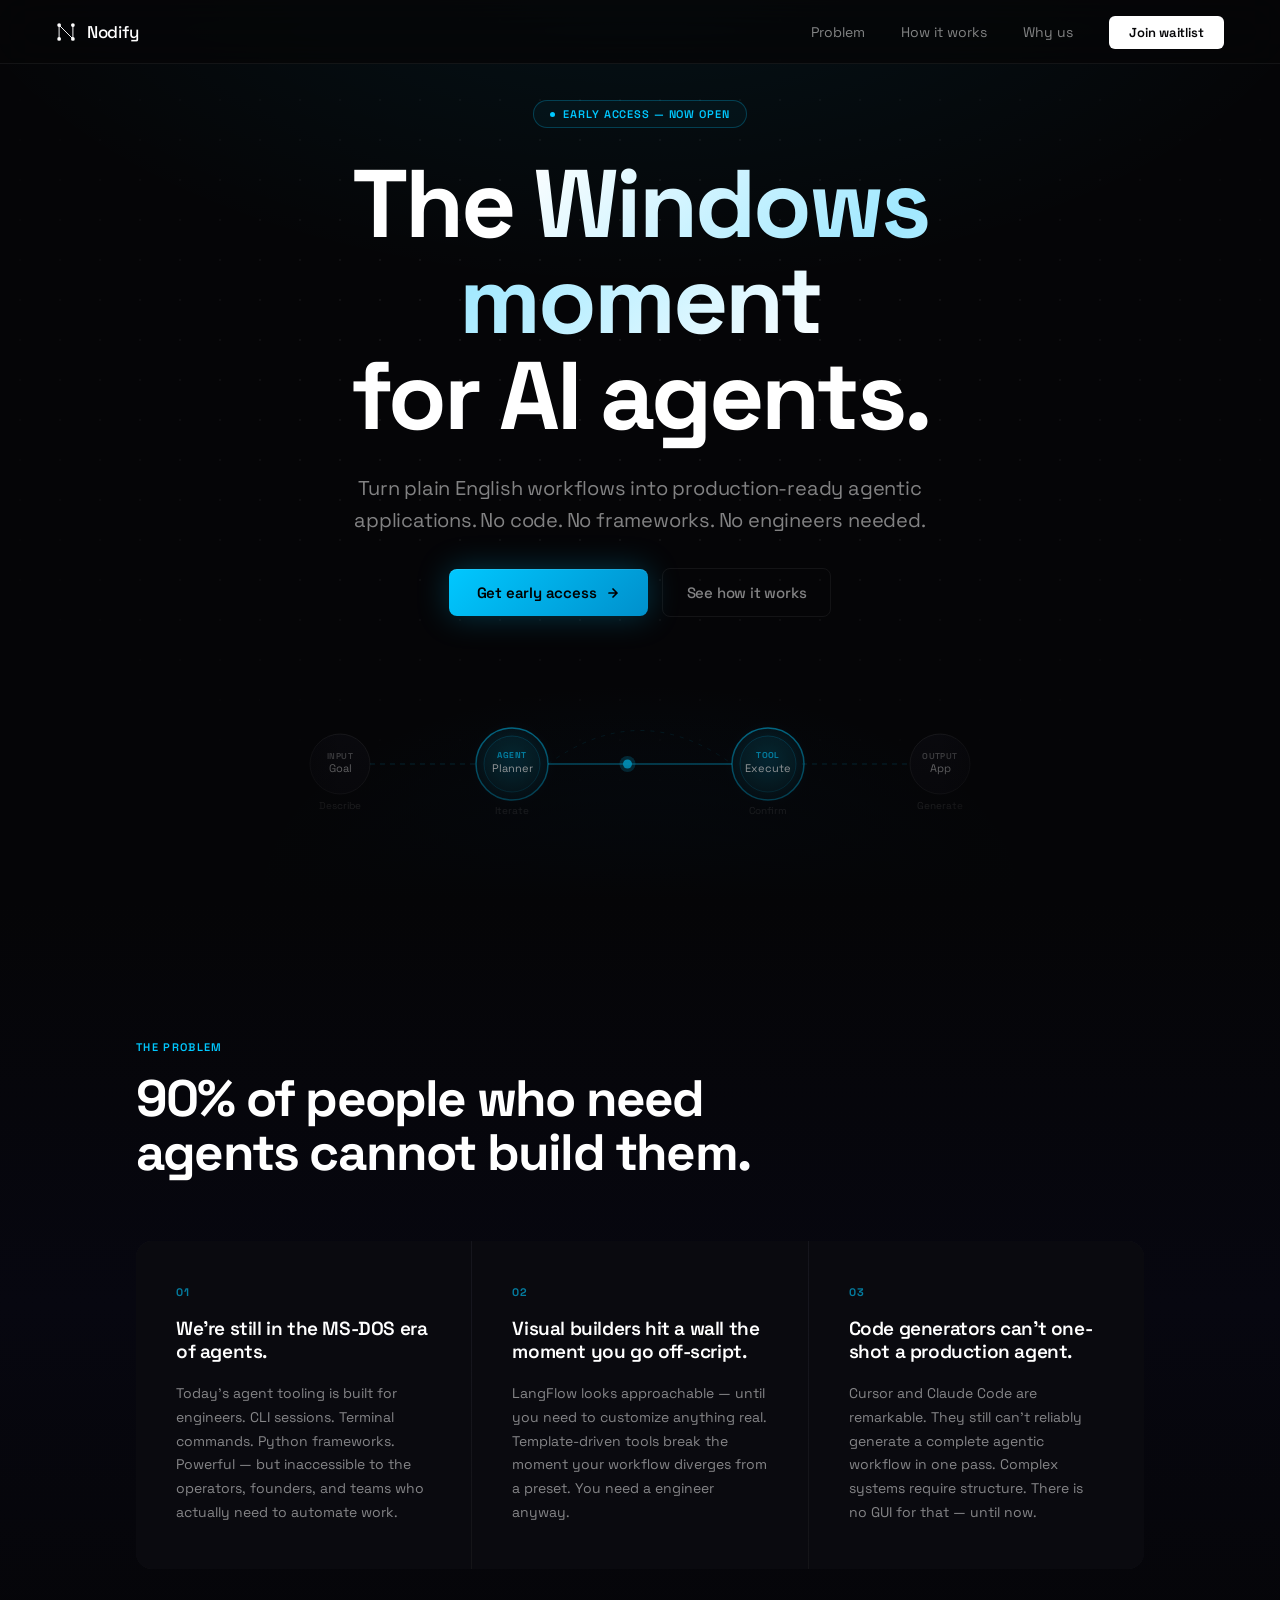
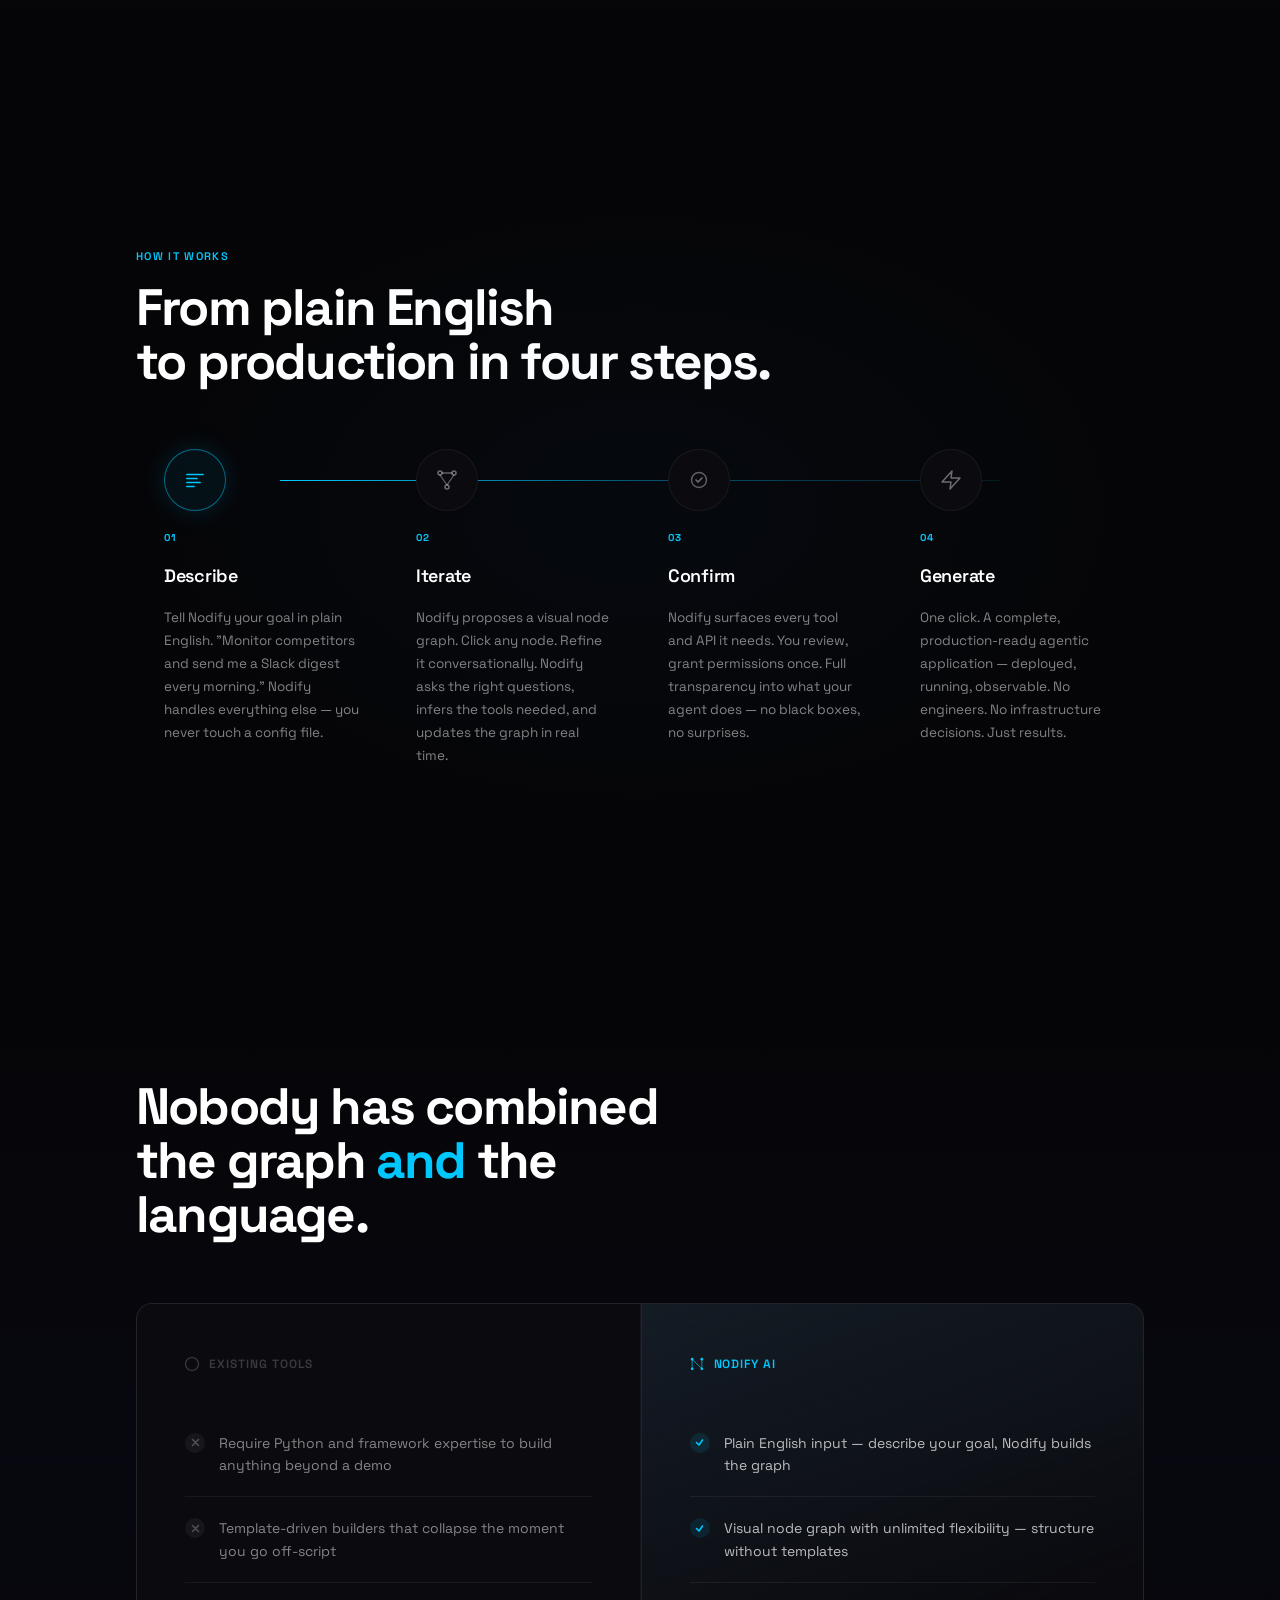
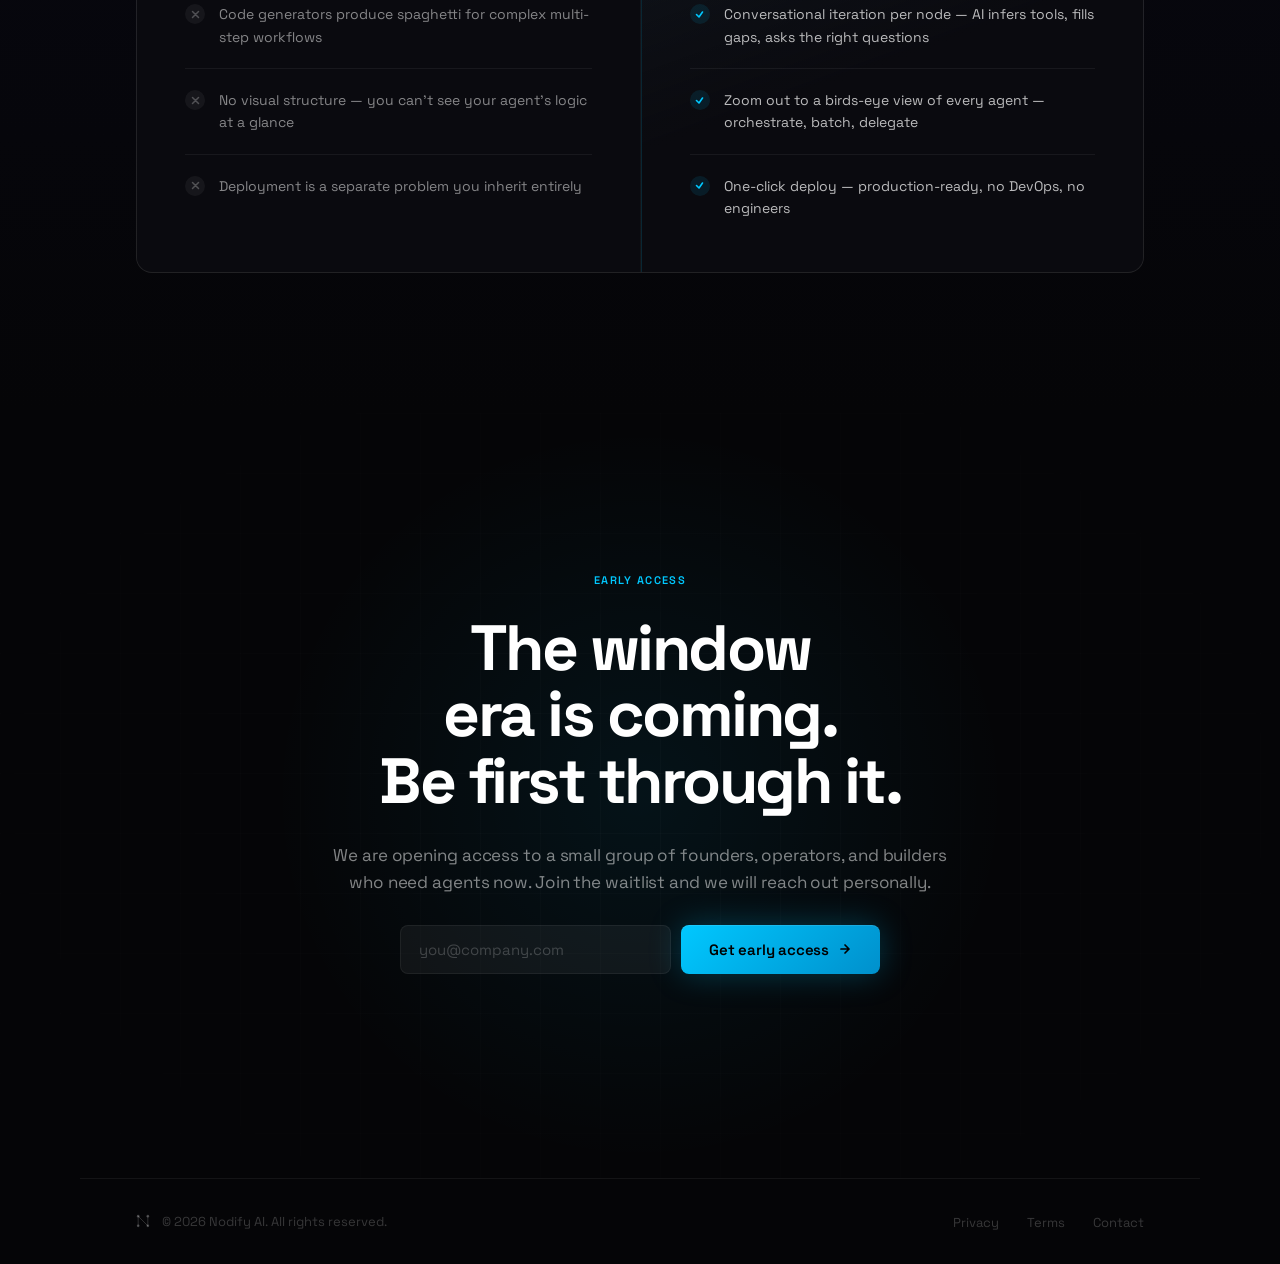
==== index.html @ 96940be2 "Reorganize for GitHub Pages hosting Move landing page to root as index.html and assets to root direc" ====
<!DOCTYPE html>
<html lang="en">
<head>
<meta charset="UTF-8">
<meta name="viewport" content="width=device-width, initial-scale=1.0">
<title>Nodify AI — The GUI for the Agentic Era</title>
<link href="https://fonts.googleapis.com/css2?family=Space+Grotesk:wght@300;400;500;600;700&display=swap" rel="stylesheet">
<style>
*, *::before, *::after { box-sizing: border-box; margin: 0; padding: 0; }

:root {
  --bg: #050507;
  --bg2: #0a0a0f;
  --white: #ffffff;
  --accent: #00c8ff;
  --accent-dim: rgba(0,200,255,0.12);
  --accent-glow: rgba(0,200,255,0.25);
  --rule: rgba(255,255,255,0.06);
  --mid: rgba(255,255,255,0.5);
  --dim: rgba(255,255,255,0.2);
  --font: 'Space Grotesk', sans-serif;
}

html { scroll-behavior: smooth; }
body {
  background: var(--bg);
  color: var(--white);
  font-family: var(--font);
  -webkit-font-smoothing: antialiased;
  overflow-x: hidden;
}

/* ─── NAV ─────────────────────────────────────────── */
nav {
  position: fixed; top: 0; left: 0; right: 0; z-index: 100;
  display: flex; align-items: center; justify-content: space-between;
  padding: 0 56px; height: 64px;
  border-bottom: 1px solid var(--rule);
  background: rgba(5,5,7,0.8);
  backdrop-filter: blur(20px);
}
.nav-logo { display: flex; align-items: center; gap: 11px; text-decoration: none; }
.nav-wordmark { font-size: 17px; font-weight: 500; color: var(--white); letter-spacing: -0.3px; }
.nav-links { display: flex; align-items: center; gap: 36px; list-style: none; }
.nav-links a { font-size: 14px; color: var(--mid); text-decoration: none; transition: color .15s; }
.nav-links a:hover { color: var(--white); }
.nav-cta {
  background: var(--white); color: #050507 !important;
  padding: 8px 20px; border-radius: 6px;
  font-weight: 600; font-size: 13px !important; letter-spacing: -0.1px;
  transition: opacity .15s !important;
}
.nav-cta:hover { opacity: 0.85; }

/* ─── HERO ────────────────────────────────────────── */
#hero {
  min-height: 100vh;
  display: flex; flex-direction: column;
  align-items: center; justify-content: center;
  text-align: center;
  padding: 64px 48px 0;
  position: relative; overflow: hidden;
}

/* Background radial gradient */
.hero-bg {
  position: absolute; inset: 0; pointer-events: none;
  background:
    radial-gradient(ellipse 80% 60% at 50% -10%, rgba(0,200,255,0.08) 0%, transparent 70%),
    radial-gradient(ellipse 50% 40% at 50% 100%, rgba(0,80,140,0.12) 0%, transparent 60%);
}

/* Dot grid */
.hero-dots {
  position: absolute; inset: 0; pointer-events: none;
  background-image: radial-gradient(circle, rgba(255,255,255,0.06) 1px, transparent 1px);
  background-size: 40px 40px;
  mask-image: radial-gradient(ellipse 80% 70% at 50% 40%, black 20%, transparent 80%);
}

.hero-inner {
  position: relative; z-index: 2;
  display: flex; flex-direction: column;
  align-items: center; gap: 28px;
  max-width: 900px;
}

.hero-badge {
  display: inline-flex; align-items: center; gap: 8px;
  border: 1px solid rgba(0,200,255,0.25);
  border-radius: 100px; padding: 6px 16px;
  font-size: 11px; font-weight: 600;
  color: var(--accent); letter-spacing: 0.08em; text-transform: uppercase;
  background: rgba(0,200,255,0.04);
}
.hero-badge-dot {
  width: 5px; height: 5px; border-radius: 50%; background: var(--accent);
  animation: blink 2s infinite;
}
@keyframes blink { 0%,100%{opacity:1} 50%{opacity:0.2} }

h1 {
  font-size: clamp(52px, 7.5vw, 96px);
  font-weight: 700; line-height: 1.0; letter-spacing: -3px;
  color: var(--white); text-wrap: balance;
}
h1 .glow {
  background: linear-gradient(135deg, #ffffff 0%, #a0e8ff 50%, #ffffff 100%);
  -webkit-background-clip: text; -webkit-text-fill-color: transparent;
  background-clip: text;
}

.hero-sub {
  font-size: clamp(16px, 1.8vw, 20px);
  font-weight: 400; color: var(--mid); line-height: 1.6;
  max-width: 580px; letter-spacing: -0.2px;
}

.hero-cta {
  display: flex; align-items: center; gap: 14px; flex-wrap: wrap; justify-content: center;
  margin-top: 4px;
}

.btn-primary {
  display: inline-flex; align-items: center; gap: 9px;
  background: linear-gradient(135deg, #00c8ff 0%, #0090cc 100%);
  color: #000; border: none; border-radius: 8px;
  padding: 14px 28px; font-size: 15px; font-weight: 600;
  font-family: var(--font); cursor: pointer; letter-spacing: -0.2px;
  text-decoration: none; transition: opacity .15s, transform .15s;
  box-shadow: 0 0 32px rgba(0,200,255,0.25), 0 1px 0 rgba(255,255,255,0.1) inset;
}
.btn-primary:hover { opacity: 0.9; transform: translateY(-1px); }

.btn-ghost {
  display: inline-flex; align-items: center; gap: 8px;
  background: transparent; color: var(--mid);
  border: 1px solid var(--rule); border-radius: 8px;
  padding: 14px 24px; font-size: 15px; font-weight: 500;
  font-family: var(--font); cursor: pointer; letter-spacing: -0.2px;
  text-decoration: none; transition: color .15s, border-color .15s;
}
.btn-ghost:hover { color: var(--white); border-color: rgba(255,255,255,0.2); }

/* Hero graph */
.hero-graph {
  width: 100%; max-width: 760px; margin-top: 24px;
  position: relative;
}

/* gradient fade on graph edges */
.hero-graph::before, .hero-graph::after {
  content: ''; position: absolute; top: 0; bottom: 0; width: 80px; z-index: 3; pointer-events: none;
}
.hero-graph::before { left: 0; background: linear-gradient(90deg, var(--bg), transparent); }
.hero-graph::after { right: 0; background: linear-gradient(-90deg, var(--bg), transparent); }

/* Bottom fade */
.hero-fade {
  position: absolute; bottom: 0; left: 0; right: 0; height: 200px; pointer-events: none;
  background: linear-gradient(transparent, var(--bg));
  z-index: 3;
}

/* ─── SHARED SECTION STYLES ───────────────────────── */
.section {
  max-width: 1120px; margin: 0 auto; padding: 0 56px;
}
.section-eyebrow {
  font-size: 11px; font-weight: 600; letter-spacing: 0.12em;
  text-transform: uppercase; color: var(--accent); margin-bottom: 18px;
}
.section-h2 {
  font-size: clamp(32px, 4vw, 56px); font-weight: 700;
  letter-spacing: -1.8px; line-height: 1.06; color: var(--white);
  max-width: 640px; margin-bottom: 60px;
}
.section-h2 em { font-style: normal; color: var(--accent); }

/* ─── PROBLEM ─────────────────────────────────────── */
#problem {
  padding: 140px 0;
  background:
    linear-gradient(180deg, var(--bg) 0%, #070710 50%, var(--bg) 100%);
  position: relative;
}

.problem-grid {
  display: grid; grid-template-columns: repeat(3,1fr); gap: 1px;
  background: var(--rule); border-radius: 16px; overflow: hidden;
}
.problem-card {
  background: var(--bg2); padding: 44px 40px;
  display: flex; flex-direction: column; gap: 18px;
  position: relative; overflow: hidden;
  transition: background .2s;
}
.problem-card:hover { background: rgba(15,15,22,0.9); }
.problem-card::before {
  content: '';
  position: absolute; top: 0; left: 0; right: 0; height: 1px;
  background: linear-gradient(90deg, transparent, rgba(0,200,255,0.3), transparent);
  opacity: 0; transition: opacity .2s;
}
.problem-card:hover::before { opacity: 1; }

.problem-num {
  font-size: 11px; font-weight: 700; letter-spacing: 0.1em;
  color: var(--accent); opacity: 0.6;
}
.problem-h3 {
  font-size: 19px; font-weight: 600; letter-spacing: -0.4px;
  color: var(--white); line-height: 1.25;
}
.problem-p {
  font-size: 14px; color: var(--mid); line-height: 1.7;
}

/* ─── HOW IT WORKS ────────────────────────────────── */
#how {
  padding: 140px 0;
  position: relative;
}
#how::before {
  content: '';
  position: absolute; inset: 0; pointer-events: none;
  background: radial-gradient(ellipse 60% 60% at 50% 50%, rgba(0,100,200,0.04) 0%, transparent 70%);
}

.steps {
  display: grid; grid-template-columns: repeat(4,1fr);
  gap: 0; position: relative;
}

/* horizontal connector */
.steps::after {
  content: '';
  position: absolute; top: 31px;
  left: calc(12.5% + 18px); right: calc(12.5% + 18px);
  height: 1px;
  background: linear-gradient(90deg,
    var(--accent) 0%, rgba(0,200,255,0.4) 50%, rgba(0,200,255,0.1) 100%);
  pointer-events: none;
}

.step { padding: 0 28px 0; display: flex; flex-direction: column; gap: 20px; position: relative; }

.step-circle {
  width: 62px; height: 62px; border-radius: 50%;
  display: flex; align-items: center; justify-content: center;
  background: var(--bg2); border: 1px solid var(--rule);
  position: relative; z-index: 1;
  transition: border-color .2s, box-shadow .2s;
}
.step:first-child .step-circle {
  border-color: rgba(0,200,255,0.5);
  box-shadow: 0 0 24px rgba(0,200,255,0.15);
  background: rgba(0,200,255,0.06);
}

.step-num {
  font-size: 10px; font-weight: 700; letter-spacing: 0.1em; color: var(--accent);
}
.step-title { font-size: 18px; font-weight: 600; letter-spacing: -0.3px; color: var(--white); }
.step-body { font-size: 13.5px; color: var(--mid); line-height: 1.7; }

/* ─── WHY NODIFY ──────────────────────────────────── */
#why {
  padding: 140px 0;
  background: linear-gradient(180deg, var(--bg) 0%, #07070f 50%, var(--bg) 100%);
}

.compare-wrap {
  display: grid; grid-template-columns: 1fr 1fr;
  gap: 1px; background: var(--rule);
  border-radius: 16px; overflow: hidden;
  border: 1px solid var(--rule);
}

.compare-col {
  background: var(--bg2); padding: 52px 48px;
  display: flex; flex-direction: column; gap: 0;
}
.compare-col.is-nodify {
  background: linear-gradient(160deg, rgba(0,200,255,0.04) 0%, var(--bg2) 60%);
  border-left: 1px solid rgba(0,200,255,0.15);
}

.col-header {
  font-size: 12px; font-weight: 600; letter-spacing: 0.08em;
  text-transform: uppercase; margin-bottom: 40px;
  display: flex; align-items: center; gap: 10px;
}
.col-header.today { color: var(--dim); }
.col-header.nodify { color: var(--accent); }

.compare-row {
  display: flex; align-items: flex-start; gap: 14px;
  padding: 20px 0; border-bottom: 1px solid var(--rule);
}
.compare-row:last-child { border-bottom: none; padding-bottom: 0; }

.ci {
  width: 20px; height: 20px; border-radius: 50%; flex-shrink: 0; margin-top: 1px;
  display: flex; align-items: center; justify-content: center;
}
.ci.x { background: rgba(255,255,255,0.05); }
.ci.ok { background: rgba(0,200,255,0.1); }

.compare-text { font-size: 14px; color: var(--mid); line-height: 1.6; }
.is-nodify .compare-text { color: rgba(255,255,255,0.72); }

/* ─── WAITLIST ────────────────────────────────────── */
#waitlist {
  padding: 160px 48px;
  position: relative; overflow: hidden; text-align: center;
}

.waitlist-glow {
  position: absolute; pointer-events: none;
  width: 800px; height: 800px; border-radius: 50%;
  left: 50%; top: 50%; transform: translate(-50%,-50%);
  background: radial-gradient(circle, rgba(0,200,255,0.07) 0%, transparent 65%);
}
.waitlist-grid {
  position: absolute; inset: 0; pointer-events: none;
  background-image:
    linear-gradient(rgba(255,255,255,0.02) 1px, transparent 1px),
    linear-gradient(90deg, rgba(255,255,255,0.02) 1px, transparent 1px);
  background-size: 60px 60px;
  mask-image: radial-gradient(ellipse 70% 80% at 50% 50%, black, transparent);
}

.waitlist-inner {
  position: relative; z-index: 2;
  max-width: 640px; margin: 0 auto;
  display: flex; flex-direction: column; align-items: center; gap: 28px;
}

.waitlist-eyebrow {
  font-size: 11px; font-weight: 600; letter-spacing: 0.12em;
  text-transform: uppercase; color: var(--accent);
}

.waitlist-h2 {
  font-size: clamp(36px, 5vw, 68px); font-weight: 700;
  letter-spacing: -2.5px; line-height: 1.04;
  color: var(--white); text-wrap: balance;
}

.waitlist-sub {
  font-size: 17px; color: var(--mid); line-height: 1.6; letter-spacing: -0.1px;
}

.email-row {
  display: flex; gap: 10px; width: 100%; max-width: 480px;
}
.email-input {
  flex: 1; background: rgba(255,255,255,0.05);
  border: 1px solid var(--rule); border-radius: 8px;
  padding: 14px 18px; font-size: 15px; font-family: var(--font);
  color: var(--white); outline: none; transition: border-color .15s;
}
.email-input::placeholder { color: var(--dim); }
.email-input:focus { border-color: rgba(0,200,255,0.4); }

.waitlist-note { font-size: 12px; color: rgba(255,255,255,0.18); }

/* ─── FOOTER ──────────────────────────────────────── */
footer {
  border-top: 1px solid var(--rule);
  max-width: 1120px; margin: 0 auto; padding: 32px 56px;
  display: flex; align-items: center; justify-content: space-between;
}
.footer-left { display: flex; align-items: center; gap: 12px; }
.footer-copy { font-size: 13px; color: var(--dim); }
.footer-links { display: flex; gap: 28px; list-style: none; }
.footer-links a { font-size: 13px; color: var(--dim); text-decoration: none; transition: color .15s; }
.footer-links a:hover { color: var(--mid); }

/* ─── SCROLL REVEAL ───────────────────────────────── */
.reveal {
  opacity: 0; transform: translateY(28px);
  transition: opacity .6s cubic-bezier(.2,.7,.3,1), transform .6s cubic-bezier(.2,.7,.3,1);
}
.reveal.visible { opacity: 1; transform: none; }
</style>
</head>
<body>

<!-- NAV -->
<nav>
  <a href="#" class="nav-logo">
    <svg width="20" height="20" viewBox="0 0 64 64" fill="none">
      <line x1="9.92" y1="9.92" x2="9.92" y2="54.08" stroke="#fff" stroke-width="3" stroke-linecap="round"/>
      <line x1="9.92" y1="9.92" x2="54.08" y2="54.08" stroke="#fff" stroke-width="3" stroke-linecap="round"/>
      <line x1="54.08" y1="9.92" x2="54.08" y2="54.08" stroke="#fff" stroke-width="3" stroke-linecap="round"/>
      <circle cx="9.92" cy="9.92" r="6" fill="#fff"/>
      <circle cx="9.92" cy="54.08" r="6" fill="#fff"/>
      <circle cx="54.08" cy="9.92" r="6" fill="#fff"/>
      <circle cx="54.08" cy="54.08" r="6" fill="#fff"/>
    </svg>
    <span class="nav-wordmark">Nodify</span>
  </a>
  <ul class="nav-links">
    <li><a href="#problem">Problem</a></li>
    <li><a href="#how">How it works</a></li>
    <li><a href="#why">Why us</a></li>
    <li><a href="#waitlist" class="nav-cta">Join waitlist</a></li>
  </ul>
</nav>

<!-- HERO -->
<section id="hero">
  <div class="hero-bg"></div>
  <div class="hero-dots"></div>

  <div class="hero-inner">
    <div class="hero-badge">
      <span class="hero-badge-dot"></span>
      Early Access — Now Open
    </div>

    <h1>The <span class="glow">Windows moment</span><br>for AI agents.</h1>

    <p class="hero-sub">
      Turn plain English workflows into production-ready agentic applications.
      No code. No frameworks. No engineers needed.
    </p>

    <div class="hero-cta">
      <a href="#waitlist" class="btn-primary">
        Get early access
        <svg width="14" height="14" viewBox="0 0 14 14" fill="none">
          <path d="M3 7h8M7 3l4 4-4 4" stroke="currentColor" stroke-width="1.7" stroke-linecap="round" stroke-linejoin="round"/>
        </svg>
      </a>
      <a href="#how" class="btn-ghost">See how it works</a>
    </div>

    <!-- Animated node graph -->
    <div class="hero-graph">
      <svg width="100%" height="190" viewBox="0 0 760 190" fill="none" xmlns="http://www.w3.org/2000/svg">
        <defs>
          <radialGradient id="nodeGlow" cx="50%" cy="50%" r="50%">
            <stop offset="0%" stop-color="#00c8ff" stop-opacity="0.15"/>
            <stop offset="100%" stop-color="#00c8ff" stop-opacity="0"/>
          </radialGradient>
          <filter id="blur4">
            <feGaussianBlur stdDeviation="4"/>
          </filter>
        </defs>

        <!-- glow beneath active nodes -->
        <circle cx="252" cy="95" r="40" fill="url(#nodeGlow)" filter="url(#blur4)"/>
        <circle cx="508" cy="95" r="40" fill="url(#nodeGlow)" filter="url(#blur4)"/>

        <!-- Edges -->
        <line x1="80" y1="95" x2="215" y2="95" stroke="rgba(0,200,255,0.15)" stroke-width="1.5" stroke-dasharray="5 5"/>
        <line x1="288" y1="95" x2="472" y2="95" stroke="rgba(0,200,255,0.5)" stroke-width="1.5"/>
        <line x1="542" y1="95" x2="680" y2="95" stroke="rgba(0,200,255,0.15)" stroke-width="1.5" stroke-dasharray="5 5"/>
        <!-- skip arc -->
        <path d="M 288 95 Q 380 28 472 95" stroke="rgba(0,200,255,0.1)" stroke-width="1" fill="none" stroke-dasharray="4 6"/>

        <!-- Node: Input -->
        <circle cx="80" cy="95" r="30" fill="#0a0a0f" stroke="rgba(255,255,255,0.08)" stroke-width="1"/>
        <text x="80" y="90" text-anchor="middle" font-family="Space Grotesk,sans-serif" font-size="8.5" fill="rgba(255,255,255,0.3)" font-weight="600" letter-spacing="0.05em">INPUT</text>
        <text x="80" y="103" text-anchor="middle" font-family="Space Grotesk,sans-serif" font-size="11" fill="rgba(255,255,255,0.55)">Goal</text>

        <!-- Node: Planner (active) -->
        <circle cx="252" cy="95" r="36" fill="rgba(0,200,255,0.06)" stroke="rgba(0,200,255,0.55)" stroke-width="1.5"/>
        <circle cx="252" cy="95" r="28" fill="rgba(0,200,255,0.04)" stroke="rgba(0,200,255,0.2)" stroke-width="1"/>
        <text x="252" y="89" text-anchor="middle" font-family="Space Grotesk,sans-serif" font-size="8.5" fill="rgba(0,200,255,0.8)" font-weight="700" letter-spacing="0.05em">AGENT</text>
        <text x="252" y="103" text-anchor="middle" font-family="Space Grotesk,sans-serif" font-size="11" fill="rgba(255,255,255,0.85)">Planner</text>

        <!-- Node: Executor (active) -->
        <circle cx="508" cy="95" r="36" fill="rgba(0,200,255,0.06)" stroke="rgba(0,200,255,0.55)" stroke-width="1.5"/>
        <circle cx="508" cy="95" r="28" fill="rgba(0,200,255,0.04)" stroke="rgba(0,200,255,0.2)" stroke-width="1"/>
        <text x="508" y="89" text-anchor="middle" font-family="Space Grotesk,sans-serif" font-size="8.5" fill="rgba(0,200,255,0.8)" font-weight="700" letter-spacing="0.05em">TOOL</text>
        <text x="508" y="103" text-anchor="middle" font-family="Space Grotesk,sans-serif" font-size="11" fill="rgba(255,255,255,0.85)">Execute</text>

        <!-- Node: Output -->
        <circle cx="680" cy="95" r="30" fill="#0a0a0f" stroke="rgba(255,255,255,0.08)" stroke-width="1"/>
        <text x="680" y="90" text-anchor="middle" font-family="Space Grotesk,sans-serif" font-size="8.5" fill="rgba(255,255,255,0.3)" font-weight="600" letter-spacing="0.05em">OUTPUT</text>
        <text x="680" y="103" text-anchor="middle" font-family="Space Grotesk,sans-serif" font-size="11" fill="rgba(255,255,255,0.55)">App</text>

        <!-- Animated travel dot -->
        <circle r="4.5" fill="#00c8ff" opacity="0.95" filter="url(#blur4)" style="filter:none">
          <animateMotion dur="3.2s" repeatCount="indefinite" calcMode="linear">
            <mpath href="#travelPath"/>
          </animateMotion>
        </circle>
        <!-- Glow dot -->
        <circle r="8" fill="rgba(0,200,255,0.25)">
          <animateMotion dur="3.2s" repeatCount="indefinite" calcMode="linear">
            <mpath href="#travelPath"/>
          </animateMotion>
        </circle>
        <path id="travelPath" d="M 80 95 L 252 95 L 508 95 L 680 95" fill="none"/>

        <!-- Node labels below -->
        <text x="80" y="140" text-anchor="middle" font-family="Space Grotesk,sans-serif" font-size="10" fill="rgba(255,255,255,0.2)">Describe</text>
        <text x="252" y="145" text-anchor="middle" font-family="Space Grotesk,sans-serif" font-size="10" fill="rgba(255,255,255,0.2)">Iterate</text>
        <text x="508" y="145" text-anchor="middle" font-family="Space Grotesk,sans-serif" font-size="10" fill="rgba(255,255,255,0.2)">Confirm</text>
        <text x="680" y="140" text-anchor="middle" font-family="Space Grotesk,sans-serif" font-size="10" fill="rgba(255,255,255,0.2)">Generate</text>
      </svg>
    </div>
  </div>

  <div class="hero-fade"></div>
</section>

<!-- PROBLEM -->
<section id="problem" style="padding: 140px 0; position:relative;">
  <div class="section" style="position:relative; z-index:1;">
    <p class="section-eyebrow reveal">The Problem</p>
    <h2 class="section-h2 reveal">90% of people who need agents cannot build them.</h2>
    <div class="problem-grid">
      <div class="problem-card reveal">
        <div class="problem-num">01</div>
        <div class="problem-h3">We're still in the MS-DOS era of agents.</div>
        <div class="problem-p">Today's agent tooling is built for engineers. CLI sessions. Terminal commands. Python frameworks. Powerful — but inaccessible to the operators, founders, and teams who actually need to automate work.</div>
      </div>
      <div class="problem-card reveal">
        <div class="problem-num">02</div>
        <div class="problem-h3">Visual builders hit a wall the moment you go off-script.</div>
        <div class="problem-p">LangFlow looks approachable — until you need to customize anything real. Template-driven tools break the moment your workflow diverges from a preset. You need a engineer anyway.</div>
      </div>
      <div class="problem-card reveal">
        <div class="problem-num">03</div>
        <div class="problem-h3">Code generators can't one-shot a production agent.</div>
        <div class="problem-p">Cursor and Claude Code are remarkable. They still can't reliably generate a complete agentic workflow in one pass. Complex systems require structure. There is no GUI for that — until now.</div>
      </div>
    </div>
  </div>
</section>

<!-- HOW IT WORKS -->
<section id="how" style="padding: 140px 0; position:relative;">
  <div class="section">
    <p class="section-eyebrow reveal">How it works</p>
    <h2 class="section-h2 reveal">From plain English<br>to production in four steps.</h2>
    <div class="steps">
      <div class="step reveal">
        <div class="step-circle">
          <svg width="22" height="22" viewBox="0 0 22 22" fill="none">
            <path d="M3 5.5h16M3 9.5h10M3 13.5h13M3 17.5h7" stroke="var(--accent)" stroke-width="1.7" stroke-linecap="round"/>
          </svg>
        </div>
        <div class="step-num">01</div>
        <div class="step-title">Describe</div>
        <div class="step-body">Tell Nodify your goal in plain English. "Monitor competitors and send me a Slack digest every morning." Nodify handles everything else — you never touch a config file.</div>
      </div>
      <div class="step reveal">
        <div class="step-circle">
          <svg width="22" height="22" viewBox="0 0 22 22" fill="none">
            <circle cx="4" cy="4" r="2" stroke="rgba(255,255,255,0.4)" stroke-width="1.5"/>
            <circle cx="18" cy="4" r="2" stroke="rgba(255,255,255,0.4)" stroke-width="1.5"/>
            <circle cx="11" cy="18" r="2" stroke="rgba(255,255,255,0.4)" stroke-width="1.5"/>
            <path d="M6 4h10M4 6l7 10M18 6L11 16" stroke="rgba(255,255,255,0.35)" stroke-width="1.3" stroke-linecap="round"/>
          </svg>
        </div>
        <div class="step-num">02</div>
        <div class="step-title">Iterate</div>
        <div class="step-body">Nodify proposes a visual node graph. Click any node. Refine it conversationally. Nodify asks the right questions, infers the tools needed, and updates the graph in real time.</div>
      </div>
      <div class="step reveal">
        <div class="step-circle">
          <svg width="22" height="22" viewBox="0 0 22 22" fill="none">
            <path d="M8 11l2 2 4-4" stroke="rgba(255,255,255,0.4)" stroke-width="1.7" stroke-linecap="round" stroke-linejoin="round"/>
            <circle cx="11" cy="11" r="7.5" stroke="rgba(255,255,255,0.35)" stroke-width="1.5"/>
          </svg>
        </div>
        <div class="step-num">03</div>
        <div class="step-title">Confirm</div>
        <div class="step-body">Nodify surfaces every tool and API it needs. You review, grant permissions once. Full transparency into what your agent does — no black boxes, no surprises.</div>
      </div>
      <div class="step reveal">
        <div class="step-circle">
          <svg width="22" height="22" viewBox="0 0 22 22" fill="none">
            <path d="M12 2L2 13h9l-1 7L20 9h-9l1-7z" stroke="rgba(255,255,255,0.4)" stroke-width="1.5" stroke-linejoin="round"/>
          </svg>
        </div>
        <div class="step-num">04</div>
        <div class="step-title">Generate</div>
        <div class="step-body">One click. A complete, production-ready agentic application — deployed, running, observable. No engineers. No infrastructure decisions. Just results.</div>
      </div>
    </div>
  </div>
</section>

<!-- WHY NODIFY -->
<section id="why" style="padding: 140px 0;">
  <div class="section">
    <p class="section-eyebrow reveal">Why Nodify</p>
    <h2 class="section-h2 reveal">Nobody has combined<br>the graph <em>and</em> the language.</h2>

    <div class="compare-wrap reveal">
      <!-- TODAY -->
      <div class="compare-col">
        <div class="col-header today">
          <svg width="14" height="14" viewBox="0 0 14 14" fill="none">
            <circle cx="7" cy="7" r="6.5" stroke="rgba(255,255,255,0.2)" stroke-width="1.2"/>
          </svg>
          Existing tools
        </div>
        <div class="compare-row">
          <div class="ci x"><svg width="9" height="9" viewBox="0 0 9 9" fill="none"><path d="M1.5 1.5l6 6M7.5 1.5l-6 6" stroke="rgba(255,255,255,0.25)" stroke-width="1.5" stroke-linecap="round"/></svg></div>
          <div class="compare-text">Require Python and framework expertise to build anything beyond a demo</div>
        </div>
        <div class="compare-row">
          <div class="ci x"><svg width="9" height="9" viewBox="0 0 9 9" fill="none"><path d="M1.5 1.5l6 6M7.5 1.5l-6 6" stroke="rgba(255,255,255,0.25)" stroke-width="1.5" stroke-linecap="round"/></svg></div>
          <div class="compare-text">Template-driven builders that collapse the moment you go off-script</div>
        </div>
        <div class="compare-row">
          <div class="ci x"><svg width="9" height="9" viewBox="0 0 9 9" fill="none"><path d="M1.5 1.5l6 6M7.5 1.5l-6 6" stroke="rgba(255,255,255,0.25)" stroke-width="1.5" stroke-linecap="round"/></svg></div>
          <div class="compare-text">Code generators produce spaghetti for complex multi-step workflows</div>
        </div>
        <div class="compare-row">
          <div class="ci x"><svg width="9" height="9" viewBox="0 0 9 9" fill="none"><path d="M1.5 1.5l6 6M7.5 1.5l-6 6" stroke="rgba(255,255,255,0.25)" stroke-width="1.5" stroke-linecap="round"/></svg></div>
          <div class="compare-text">No visual structure — you can't see your agent's logic at a glance</div>
        </div>
        <div class="compare-row">
          <div class="ci x"><svg width="9" height="9" viewBox="0 0 9 9" fill="none"><path d="M1.5 1.5l6 6M7.5 1.5l-6 6" stroke="rgba(255,255,255,0.25)" stroke-width="1.5" stroke-linecap="round"/></svg></div>
          <div class="compare-text">Deployment is a separate problem you inherit entirely</div>
        </div>
      </div>

      <!-- NODIFY -->
      <div class="compare-col is-nodify">
        <div class="col-header nodify">
          <svg width="14" height="14" viewBox="0 0 64 64" fill="none">
            <line x1="9.92" y1="9.92" x2="9.92" y2="54.08" stroke="var(--accent)" stroke-width="3" stroke-linecap="round"/>
            <line x1="9.92" y1="9.92" x2="54.08" y2="54.08" stroke="var(--accent)" stroke-width="3" stroke-linecap="round"/>
            <line x1="54.08" y1="9.92" x2="54.08" y2="54.08" stroke="var(--accent)" stroke-width="3" stroke-linecap="round"/>
            <circle cx="9.92" cy="9.92" r="6" fill="var(--accent)"/>
            <circle cx="9.92" cy="54.08" r="6" fill="var(--accent)"/>
            <circle cx="54.08" cy="9.92" r="6" fill="var(--accent)"/>
            <circle cx="54.08" cy="54.08" r="6" fill="var(--accent)"/>
          </svg>
          Nodify AI
        </div>
        <div class="compare-row">
          <div class="ci ok"><svg width="9" height="9" viewBox="0 0 9 9" fill="none"><path d="M1.5 4.5l2.5 2.5L7.5 2" stroke="var(--accent)" stroke-width="1.6" stroke-linecap="round" stroke-linejoin="round"/></svg></div>
          <div class="compare-text">Plain English input — describe your goal, Nodify builds the graph</div>
        </div>
        <div class="compare-row">
          <div class="ci ok"><svg width="9" height="9" viewBox="0 0 9 9" fill="none"><path d="M1.5 4.5l2.5 2.5L7.5 2" stroke="var(--accent)" stroke-width="1.6" stroke-linecap="round" stroke-linejoin="round"/></svg></div>
          <div class="compare-text">Visual node graph with unlimited flexibility — structure without templates</div>
        </div>
        <div class="compare-row">
          <div class="ci ok"><svg width="9" height="9" viewBox="0 0 9 9" fill="none"><path d="M1.5 4.5l2.5 2.5L7.5 2" stroke="var(--accent)" stroke-width="1.6" stroke-linecap="round" stroke-linejoin="round"/></svg></div>
          <div class="compare-text">Conversational iteration per node — AI infers tools, fills gaps, asks the right questions</div>
        </div>
        <div class="compare-row">
          <div class="ci ok"><svg width="9" height="9" viewBox="0 0 9 9" fill="none"><path d="M1.5 4.5l2.5 2.5L7.5 2" stroke="var(--accent)" stroke-width="1.6" stroke-linecap="round" stroke-linejoin="round"/></svg></div>
          <div class="compare-text">Zoom out to a birds-eye view of every agent — orchestrate, batch, delegate</div>
        </div>
        <div class="compare-row">
          <div class="ci ok"><svg width="9" height="9" viewBox="0 0 9 9" fill="none"><path d="M1.5 4.5l2.5 2.5L7.5 2" stroke="var(--accent)" stroke-width="1.6" stroke-linecap="round" stroke-linejoin="round"/></svg></div>
          <div class="compare-text">One-click deploy — production-ready, no DevOps, no engineers</div>
        </div>
      </div>
    </div>
  </div>
</section>

<!-- WAITLIST CTA -->
<div id="waitlist" style="position:relative; overflow:hidden;">
  <div class="waitlist-glow"></div>
  <div class="waitlist-grid"></div>
  <div class="waitlist-inner">
    <p class="waitlist-eyebrow reveal">Early Access</p>
    <h2 class="waitlist-h2 reveal">The window era is coming.<br>Be first through it.</h2>
    <p class="waitlist-sub reveal">
      We are opening access to a small group of founders, operators, and builders who need agents now. Join the waitlist and we will reach out personally.
    </p>
    <form class="email-row reveal" onsubmit="handleSubmit(event)">
      <input class="email-input" type="email" placeholder="you@company.com" id="email-field" required/>
      <button type="submit" class="btn-primary" id="submit-btn">
        Get early access
        <svg width="14" height="14" viewBox="0 0 14 14" fill="none">
          <path d="M3 7h8M7 3l4 4-4 4" stroke="currentColor" stroke-width="1.7" stroke-linecap="round" stroke-linejoin="round"/>
        </svg>
      </button>
    </form>
    <p class="waitlist-note reveal">No spam. No pitch decks. Just access.</p>
  </div>
</div>

<!-- FOOTER -->
<footer>
  <div class="footer-left">
    <svg width="14" height="14" viewBox="0 0 64 64" fill="none">
      <line x1="9.92" y1="9.92" x2="9.92" y2="54.08" stroke="rgba(255,255,255,0.25)" stroke-width="3" stroke-linecap="round"/>
      <line x1="9.92" y1="9.92" x2="54.08" y2="54.08" stroke="rgba(255,255,255,0.25)" stroke-width="3" stroke-linecap="round"/>
      <line x1="54.08" y1="9.92" x2="54.08" y2="54.08" stroke="rgba(255,255,255,0.25)" stroke-width="3" stroke-linecap="round"/>
      <circle cx="9.92" cy="9.92" r="6" fill="rgba(255,255,255,0.25)"/>
      <circle cx="9.92" cy="54.08" r="6" fill="rgba(255,255,255,0.25)"/>
      <circle cx="54.08" cy="9.92" r="6" fill="rgba(255,255,255,0.25)"/>
      <circle cx="54.08" cy="54.08" r="6" fill="rgba(255,255,255,0.25)"/>
    </svg>
    <span class="footer-copy">© 2026 Nodify AI. All rights reserved.</span>
  </div>
  <ul class="footer-links">
    <li><a href="#">Privacy</a></li>
    <li><a href="#">Terms</a></li>
    <li><a href="mailto:hello@nodify.ai">Contact</a></li>
  </ul>
</footer>

<script>
// Scroll reveal
const observer = new IntersectionObserver((entries) => {
  entries.forEach((e, i) => {
    if (e.isIntersecting) {
      setTimeout(() => e.target.classList.add('visible'), i * 60);
    }
  });
}, { threshold: 0.08 });
document.querySelectorAll('.reveal').forEach(el => observer.observe(el));

// Waitlist form
function handleSubmit(e) {
  e.preventDefault();
  const btn = document.getElementById('submit-btn');
  const field = document.getElementById('email-field');
  btn.innerHTML = "You\u2019re on the list \u2713";
  btn.style.background = 'linear-gradient(135deg, #00c8ff 0%, #00a0d4 100%)';
  btn.style.color = '#000';
  field.disabled = true;
  btn.disabled = true;
}
</script>
</body>
</html>
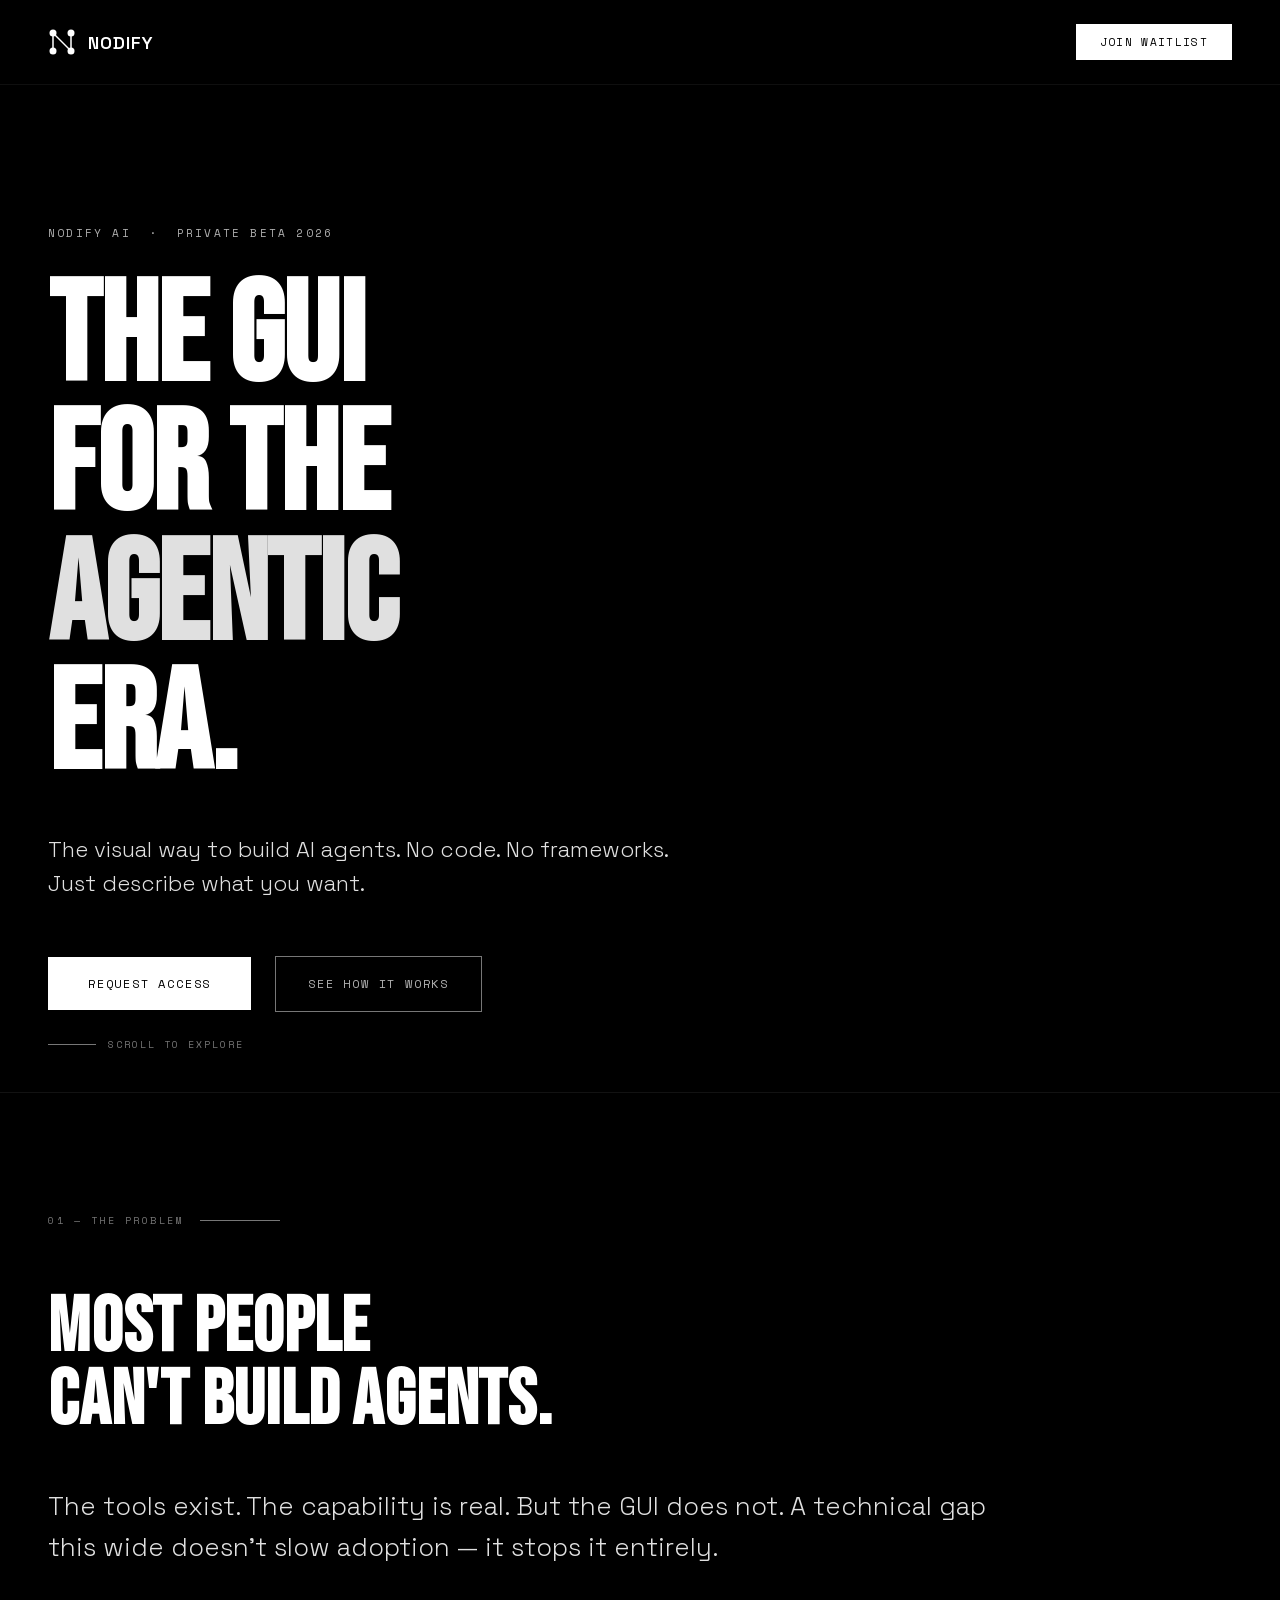
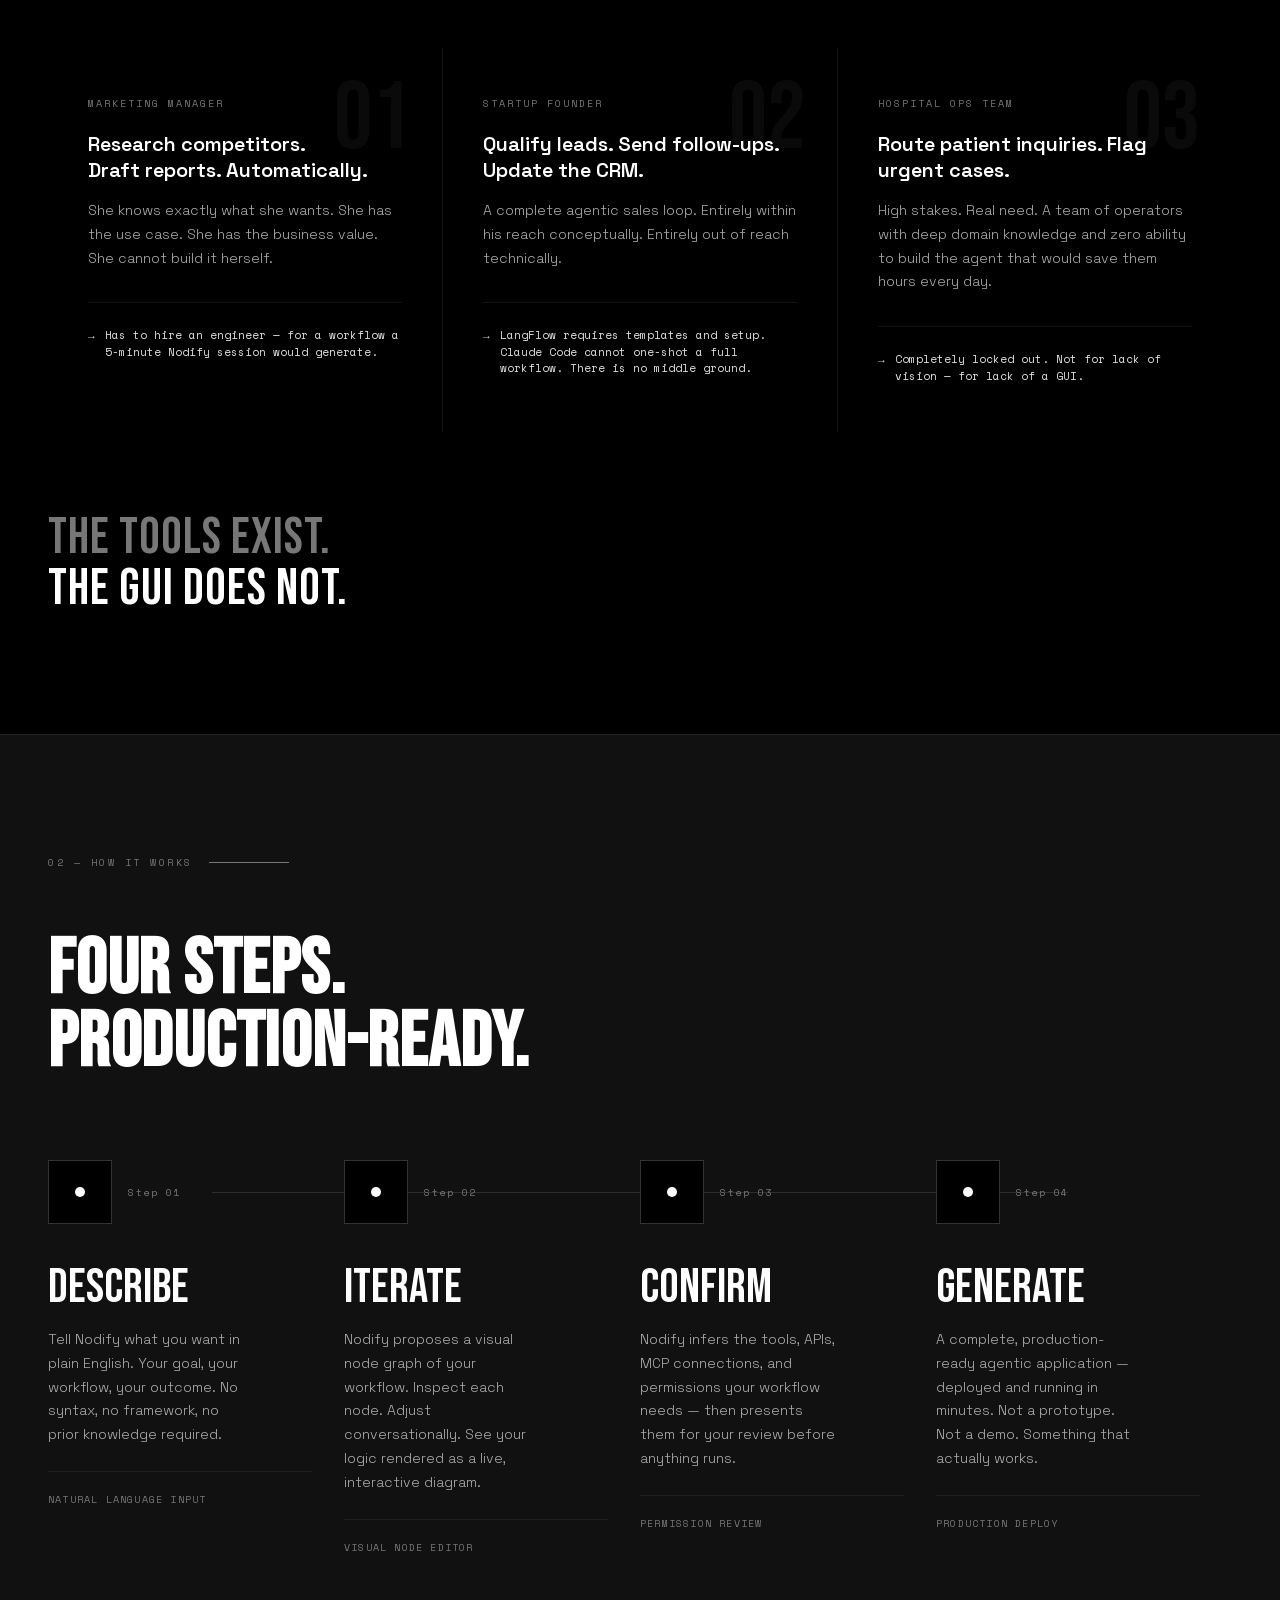
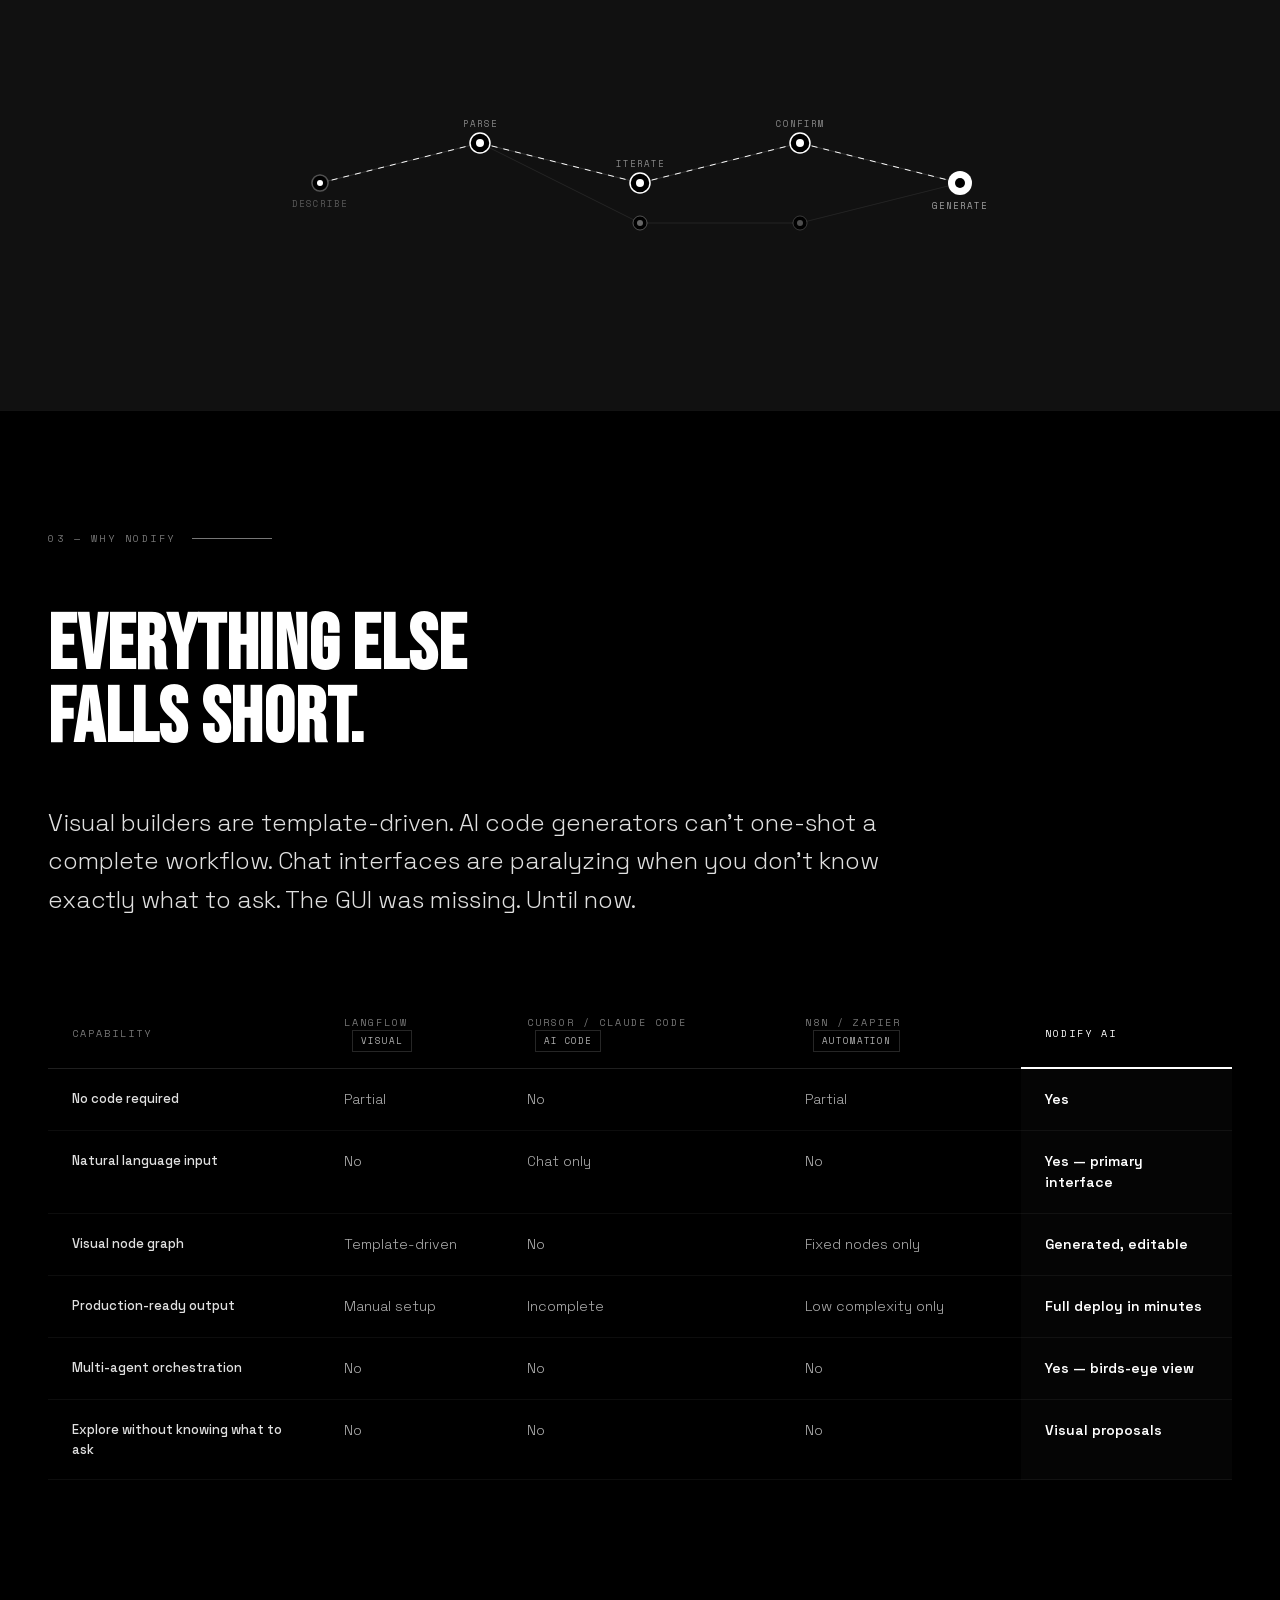
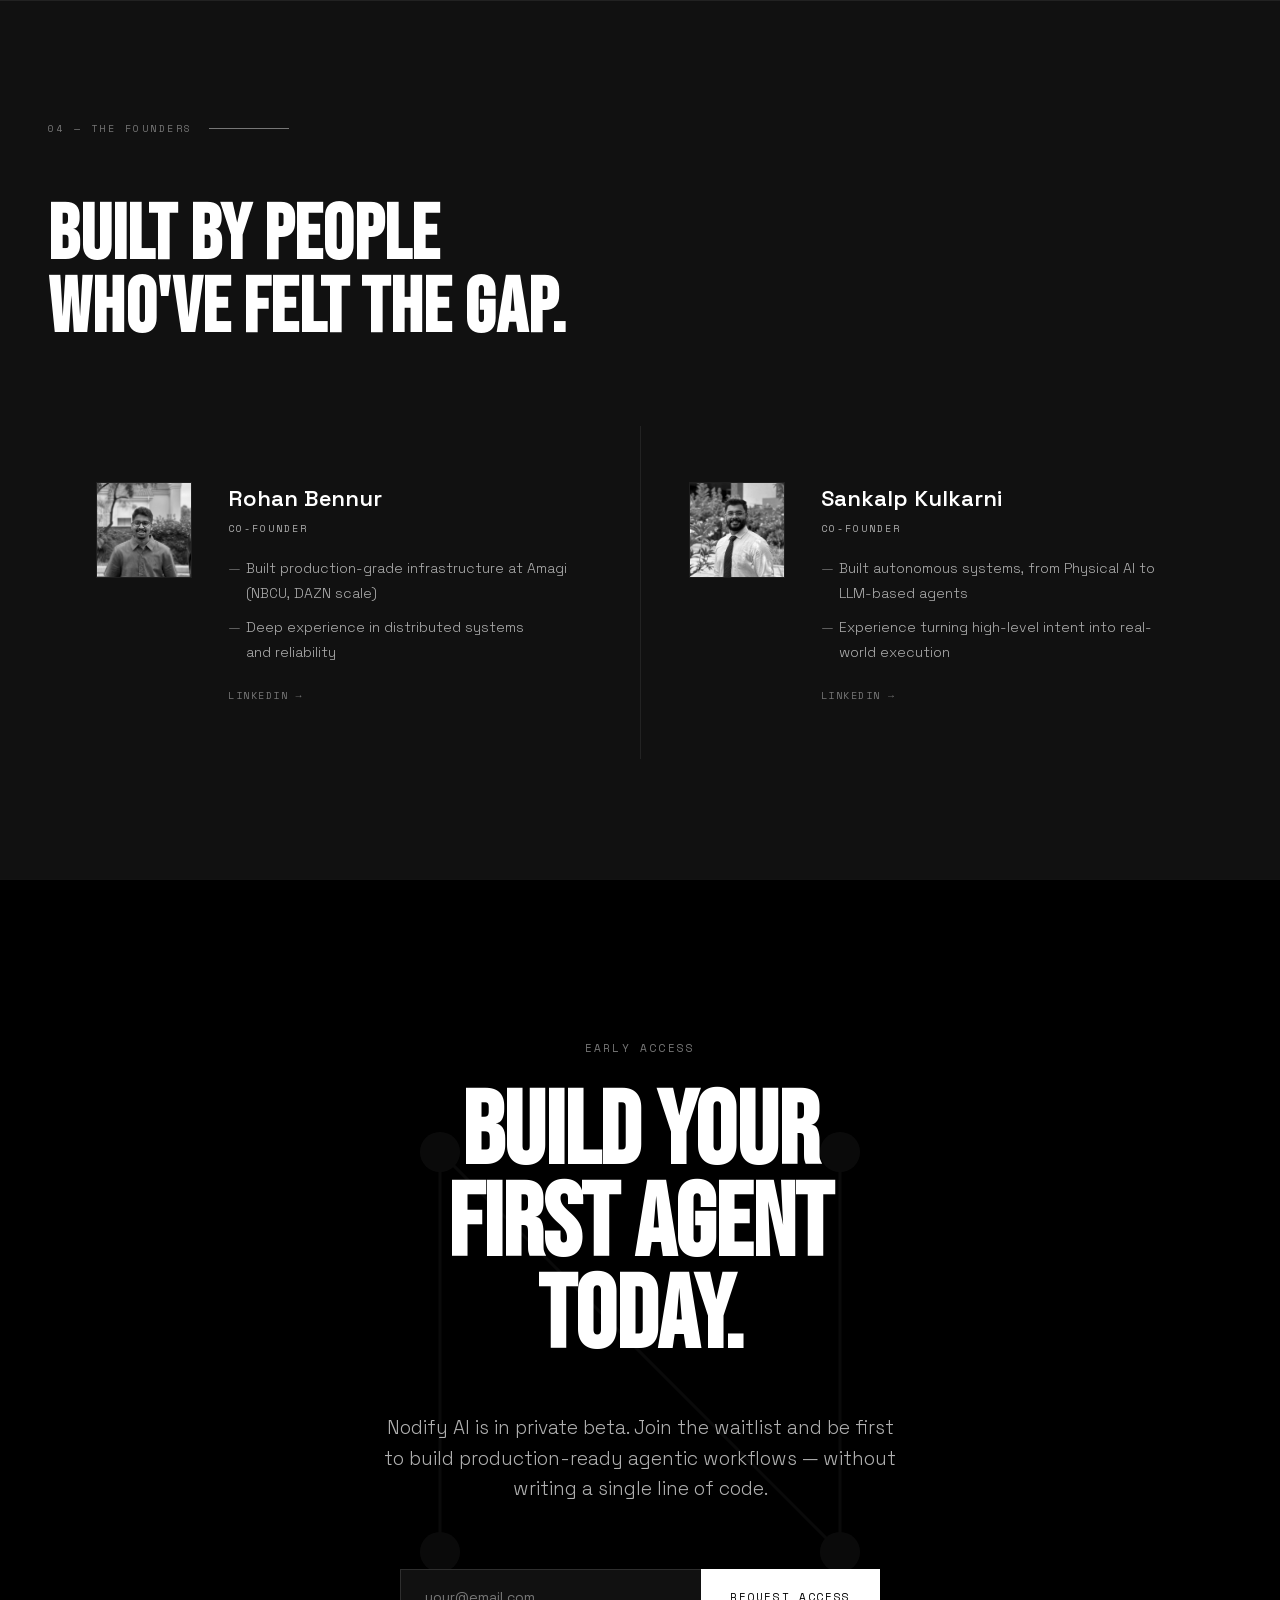
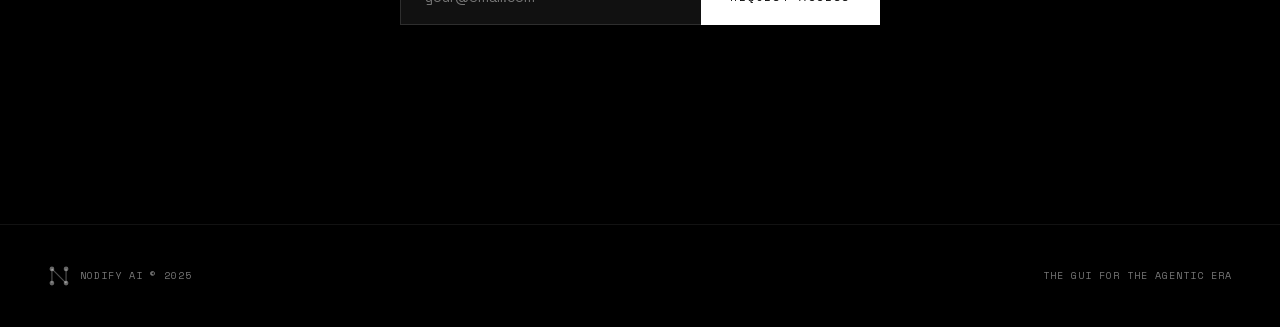
==== commit bc8cf9ef: "Remove CEO/CTO titles from founders section, keep Co-Founder only Co-Authored-By: Claude Sonnet 4.6 " ====
--- a/index.html
+++ b/index.html
@@ -1,736 +1,187 @@
 <!DOCTYPE html>
-<html lang="en">
+<html>
 <head>
-<meta charset="UTF-8">
-<meta name="viewport" content="width=device-width, initial-scale=1.0">
-<title>Nodify AI — The GUI for the Agentic Era</title>
-<link href="https://fonts.googleapis.com/css2?family=Space+Grotesk:wght@300;400;500;600;700&display=swap" rel="stylesheet">
-<style>
-*, *::before, *::after { box-sizing: border-box; margin: 0; padding: 0; }
-
-:root {
-  --bg: #050507;
-  --bg2: #0a0a0f;
-  --white: #ffffff;
-  --accent: #00c8ff;
-  --accent-dim: rgba(0,200,255,0.12);
-  --accent-glow: rgba(0,200,255,0.25);
-  --rule: rgba(255,255,255,0.06);
-  --mid: rgba(255,255,255,0.5);
-  --dim: rgba(255,255,255,0.2);
-  --font: 'Space Grotesk', sans-serif;
-}
-
-html { scroll-behavior: smooth; }
-body {
-  background: var(--bg);
-  color: var(--white);
-  font-family: var(--font);
-  -webkit-font-smoothing: antialiased;
-  overflow-x: hidden;
-}
-
-/* ─── NAV ─────────────────────────────────────────── */
-nav {
-  position: fixed; top: 0; left: 0; right: 0; z-index: 100;
-  display: flex; align-items: center; justify-content: space-between;
-  padding: 0 56px; height: 64px;
-  border-bottom: 1px solid var(--rule);
-  background: rgba(5,5,7,0.8);
-  backdrop-filter: blur(20px);
-}
-.nav-logo { display: flex; align-items: center; gap: 11px; text-decoration: none; }
-.nav-wordmark { font-size: 17px; font-weight: 500; color: var(--white); letter-spacing: -0.3px; }
-.nav-links { display: flex; align-items: center; gap: 36px; list-style: none; }
-.nav-links a { font-size: 14px; color: var(--mid); text-decoration: none; transition: color .15s; }
-.nav-links a:hover { color: var(--white); }
-.nav-cta {
-  background: var(--white); color: #050507 !important;
-  padding: 8px 20px; border-radius: 6px;
-  font-weight: 600; font-size: 13px !important; letter-spacing: -0.1px;
-  transition: opacity .15s !important;
-}
-.nav-cta:hover { opacity: 0.85; }
-
-/* ─── HERO ────────────────────────────────────────── */
-#hero {
-  min-height: 100vh;
-  display: flex; flex-direction: column;
-  align-items: center; justify-content: center;
-  text-align: center;
-  padding: 64px 48px 0;
-  position: relative; overflow: hidden;
-}
-
-/* Background radial gradient */
-.hero-bg {
-  position: absolute; inset: 0; pointer-events: none;
-  background:
-    radial-gradient(ellipse 80% 60% at 50% -10%, rgba(0,200,255,0.08) 0%, transparent 70%),
-    radial-gradient(ellipse 50% 40% at 50% 100%, rgba(0,80,140,0.12) 0%, transparent 60%);
-}
-
-/* Dot grid */
-.hero-dots {
-  position: absolute; inset: 0; pointer-events: none;
-  background-image: radial-gradient(circle, rgba(255,255,255,0.06) 1px, transparent 1px);
-  background-size: 40px 40px;
-  mask-image: radial-gradient(ellipse 80% 70% at 50% 40%, black 20%, transparent 80%);
-}
-
-.hero-inner {
-  position: relative; z-index: 2;
-  display: flex; flex-direction: column;
-  align-items: center; gap: 28px;
-  max-width: 900px;
-}
-
-.hero-badge {
-  display: inline-flex; align-items: center; gap: 8px;
-  border: 1px solid rgba(0,200,255,0.25);
-  border-radius: 100px; padding: 6px 16px;
-  font-size: 11px; font-weight: 600;
-  color: var(--accent); letter-spacing: 0.08em; text-transform: uppercase;
-  background: rgba(0,200,255,0.04);
-}
-.hero-badge-dot {
-  width: 5px; height: 5px; border-radius: 50%; background: var(--accent);
-  animation: blink 2s infinite;
-}
-@keyframes blink { 0%,100%{opacity:1} 50%{opacity:0.2} }
-
-h1 {
-  font-size: clamp(52px, 7.5vw, 96px);
-  font-weight: 700; line-height: 1.0; letter-spacing: -3px;
-  color: var(--white); text-wrap: balance;
-}
-h1 .glow {
-  background: linear-gradient(135deg, #ffffff 0%, #a0e8ff 50%, #ffffff 100%);
-  -webkit-background-clip: text; -webkit-text-fill-color: transparent;
-  background-clip: text;
-}
-
-.hero-sub {
-  font-size: clamp(16px, 1.8vw, 20px);
-  font-weight: 400; color: var(--mid); line-height: 1.6;
-  max-width: 580px; letter-spacing: -0.2px;
-}
-
-.hero-cta {
-  display: flex; align-items: center; gap: 14px; flex-wrap: wrap; justify-content: center;
-  margin-top: 4px;
-}
-
-.btn-primary {
-  display: inline-flex; align-items: center; gap: 9px;
-  background: linear-gradient(135deg, #00c8ff 0%, #0090cc 100%);
-  color: #000; border: none; border-radius: 8px;
-  padding: 14px 28px; font-size: 15px; font-weight: 600;
-  font-family: var(--font); cursor: pointer; letter-spacing: -0.2px;
-  text-decoration: none; transition: opacity .15s, transform .15s;
-  box-shadow: 0 0 32px rgba(0,200,255,0.25), 0 1px 0 rgba(255,255,255,0.1) inset;
-}
-.btn-primary:hover { opacity: 0.9; transform: translateY(-1px); }
-
-.btn-ghost {
-  display: inline-flex; align-items: center; gap: 8px;
-  background: transparent; color: var(--mid);
-  border: 1px solid var(--rule); border-radius: 8px;
-  padding: 14px 24px; font-size: 15px; font-weight: 500;
-  font-family: var(--font); cursor: pointer; letter-spacing: -0.2px;
-  text-decoration: none; transition: color .15s, border-color .15s;
-}
-.btn-ghost:hover { color: var(--white); border-color: rgba(255,255,255,0.2); }
-
-/* Hero graph */
-.hero-graph {
-  width: 100%; max-width: 760px; margin-top: 24px;
-  position: relative;
-}
-
-/* gradient fade on graph edges */
-.hero-graph::before, .hero-graph::after {
-  content: ''; position: absolute; top: 0; bottom: 0; width: 80px; z-index: 3; pointer-events: none;
-}
-.hero-graph::before { left: 0; background: linear-gradient(90deg, var(--bg), transparent); }
-.hero-graph::after { right: 0; background: linear-gradient(-90deg, var(--bg), transparent); }
-
-/* Bottom fade */
-.hero-fade {
-  position: absolute; bottom: 0; left: 0; right: 0; height: 200px; pointer-events: none;
-  background: linear-gradient(transparent, var(--bg));
-  z-index: 3;
-}
-
-/* ─── SHARED SECTION STYLES ───────────────────────── */
-.section {
-  max-width: 1120px; margin: 0 auto; padding: 0 56px;
-}
-.section-eyebrow {
-  font-size: 11px; font-weight: 600; letter-spacing: 0.12em;
-  text-transform: uppercase; color: var(--accent); margin-bottom: 18px;
-}
-.section-h2 {
-  font-size: clamp(32px, 4vw, 56px); font-weight: 700;
-  letter-spacing: -1.8px; line-height: 1.06; color: var(--white);
-  max-width: 640px; margin-bottom: 60px;
-}
-.section-h2 em { font-style: normal; color: var(--accent); }
-
-/* ─── PROBLEM ─────────────────────────────────────── */
-#problem {
-  padding: 140px 0;
-  background:
-    linear-gradient(180deg, var(--bg) 0%, #070710 50%, var(--bg) 100%);
-  position: relative;
-}
-
-.problem-grid {
-  display: grid; grid-template-columns: repeat(3,1fr); gap: 1px;
-  background: var(--rule); border-radius: 16px; overflow: hidden;
-}
-.problem-card {
-  background: var(--bg2); padding: 44px 40px;
-  display: flex; flex-direction: column; gap: 18px;
-  position: relative; overflow: hidden;
-  transition: background .2s;
-}
-.problem-card:hover { background: rgba(15,15,22,0.9); }
-.problem-card::before {
-  content: '';
-  position: absolute; top: 0; left: 0; right: 0; height: 1px;
-  background: linear-gradient(90deg, transparent, rgba(0,200,255,0.3), transparent);
-  opacity: 0; transition: opacity .2s;
-}
-.problem-card:hover::before { opacity: 1; }
-
-.problem-num {
-  font-size: 11px; font-weight: 700; letter-spacing: 0.1em;
-  color: var(--accent); opacity: 0.6;
-}
-.problem-h3 {
-  font-size: 19px; font-weight: 600; letter-spacing: -0.4px;
-  color: var(--white); line-height: 1.25;
-}
-.problem-p {
-  font-size: 14px; color: var(--mid); line-height: 1.7;
-}
-
-/* ─── HOW IT WORKS ────────────────────────────────── */
-#how {
-  padding: 140px 0;
-  position: relative;
-}
-#how::before {
-  content: '';
-  position: absolute; inset: 0; pointer-events: none;
-  background: radial-gradient(ellipse 60% 60% at 50% 50%, rgba(0,100,200,0.04) 0%, transparent 70%);
-}
-
-.steps {
-  display: grid; grid-template-columns: repeat(4,1fr);
-  gap: 0; position: relative;
-}
-
-/* horizontal connector */
-.steps::after {
-  content: '';
-  position: absolute; top: 31px;
-  left: calc(12.5% + 18px); right: calc(12.5% + 18px);
-  height: 1px;
-  background: linear-gradient(90deg,
-    var(--accent) 0%, rgba(0,200,255,0.4) 50%, rgba(0,200,255,0.1) 100%);
-  pointer-events: none;
-}
-
-.step { padding: 0 28px 0; display: flex; flex-direction: column; gap: 20px; position: relative; }
-
-.step-circle {
-  width: 62px; height: 62px; border-radius: 50%;
-  display: flex; align-items: center; justify-content: center;
-  background: var(--bg2); border: 1px solid var(--rule);
-  position: relative; z-index: 1;
-  transition: border-color .2s, box-shadow .2s;
-}
-.step:first-child .step-circle {
-  border-color: rgba(0,200,255,0.5);
-  box-shadow: 0 0 24px rgba(0,200,255,0.15);
-  background: rgba(0,200,255,0.06);
-}
-
-.step-num {
-  font-size: 10px; font-weight: 700; letter-spacing: 0.1em; color: var(--accent);
-}
-.step-title { font-size: 18px; font-weight: 600; letter-spacing: -0.3px; color: var(--white); }
-.step-body { font-size: 13.5px; color: var(--mid); line-height: 1.7; }
-
-/* ─── WHY NODIFY ──────────────────────────────────── */
-#why {
-  padding: 140px 0;
-  background: linear-gradient(180deg, var(--bg) 0%, #07070f 50%, var(--bg) 100%);
-}
-
-.compare-wrap {
-  display: grid; grid-template-columns: 1fr 1fr;
-  gap: 1px; background: var(--rule);
-  border-radius: 16px; overflow: hidden;
-  border: 1px solid var(--rule);
-}
-
-.compare-col {
-  background: var(--bg2); padding: 52px 48px;
-  display: flex; flex-direction: column; gap: 0;
-}
-.compare-col.is-nodify {
-  background: linear-gradient(160deg, rgba(0,200,255,0.04) 0%, var(--bg2) 60%);
-  border-left: 1px solid rgba(0,200,255,0.15);
-}
-
-.col-header {
-  font-size: 12px; font-weight: 600; letter-spacing: 0.08em;
-  text-transform: uppercase; margin-bottom: 40px;
-  display: flex; align-items: center; gap: 10px;
-}
-.col-header.today { color: var(--dim); }
-.col-header.nodify { color: var(--accent); }
-
-.compare-row {
-  display: flex; align-items: flex-start; gap: 14px;
-  padding: 20px 0; border-bottom: 1px solid var(--rule);
-}
-.compare-row:last-child { border-bottom: none; padding-bottom: 0; }
-
-.ci {
-  width: 20px; height: 20px; border-radius: 50%; flex-shrink: 0; margin-top: 1px;
-  display: flex; align-items: center; justify-content: center;
-}
-.ci.x { background: rgba(255,255,255,0.05); }
-.ci.ok { background: rgba(0,200,255,0.1); }
-
-.compare-text { font-size: 14px; color: var(--mid); line-height: 1.6; }
-.is-nodify .compare-text { color: rgba(255,255,255,0.72); }
-
-/* ─── WAITLIST ────────────────────────────────────── */
-#waitlist {
-  padding: 160px 48px;
-  position: relative; overflow: hidden; text-align: center;
-}
-
-.waitlist-glow {
-  position: absolute; pointer-events: none;
-  width: 800px; height: 800px; border-radius: 50%;
-  left: 50%; top: 50%; transform: translate(-50%,-50%);
-  background: radial-gradient(circle, rgba(0,200,255,0.07) 0%, transparent 65%);
-}
-.waitlist-grid {
-  position: absolute; inset: 0; pointer-events: none;
-  background-image:
-    linear-gradient(rgba(255,255,255,0.02) 1px, transparent 1px),
-    linear-gradient(90deg, rgba(255,255,255,0.02) 1px, transparent 1px);
-  background-size: 60px 60px;
-  mask-image: radial-gradient(ellipse 70% 80% at 50% 50%, black, transparent);
-}
-
-.waitlist-inner {
-  position: relative; z-index: 2;
-  max-width: 640px; margin: 0 auto;
-  display: flex; flex-direction: column; align-items: center; gap: 28px;
-}
-
-.waitlist-eyebrow {
-  font-size: 11px; font-weight: 600; letter-spacing: 0.12em;
-  text-transform: uppercase; color: var(--accent);
-}
-
-.waitlist-h2 {
-  font-size: clamp(36px, 5vw, 68px); font-weight: 700;
-  letter-spacing: -2.5px; line-height: 1.04;
-  color: var(--white); text-wrap: balance;
-}
-
-.waitlist-sub {
-  font-size: 17px; color: var(--mid); line-height: 1.6; letter-spacing: -0.1px;
-}
-
-.email-row {
-  display: flex; gap: 10px; width: 100%; max-width: 480px;
-}
-.email-input {
-  flex: 1; background: rgba(255,255,255,0.05);
-  border: 1px solid var(--rule); border-radius: 8px;
-  padding: 14px 18px; font-size: 15px; font-family: var(--font);
-  color: var(--white); outline: none; transition: border-color .15s;
-}
-.email-input::placeholder { color: var(--dim); }
-.email-input:focus { border-color: rgba(0,200,255,0.4); }
-
-.waitlist-note { font-size: 12px; color: rgba(255,255,255,0.18); }
-
-/* ─── FOOTER ──────────────────────────────────────── */
-footer {
-  border-top: 1px solid var(--rule);
-  max-width: 1120px; margin: 0 auto; padding: 32px 56px;
-  display: flex; align-items: center; justify-content: space-between;
-}
-.footer-left { display: flex; align-items: center; gap: 12px; }
-.footer-copy { font-size: 13px; color: var(--dim); }
-.footer-links { display: flex; gap: 28px; list-style: none; }
-.footer-links a { font-size: 13px; color: var(--dim); text-decoration: none; transition: color .15s; }
-.footer-links a:hover { color: var(--mid); }
-
-/* ─── SCROLL REVEAL ───────────────────────────────── */
-.reveal {
-  opacity: 0; transform: translateY(28px);
-  transition: opacity .6s cubic-bezier(.2,.7,.3,1), transform .6s cubic-bezier(.2,.7,.3,1);
-}
-.reveal.visible { opacity: 1; transform: none; }
-</style>
+  <meta charset="utf-8">
+  <title>Nodify AI — The GUI for the Agentic Era</title>
+  <style>
+    * { margin: 0; padding: 0; box-sizing: border-box; }
+    body { background: #000000; display: flex; align-items: center; justify-content: center; min-height: 100vh; font-family: -apple-system, BlinkMacSystemFont, sans-serif; }
+    #__bundler_loading { position: fixed; bottom: 20px; right: 20px; font: 13px/1.4 -apple-system, BlinkMacSystemFont, sans-serif; color: #666; background: #fff; padding: 8px 14px; border-radius: 8px; box-shadow: 0 1px 4px rgba(0,0,0,0.12); z-index: 10000; }
+    #__bundler_thumbnail { position: fixed; inset: 0; width: 100%; height: 100%; display: flex; align-items: center; justify-content: center; background: #000000; z-index: 9999; }
+    #__bundler_thumbnail svg { width: 100%; height: 100%; object-fit: contain; }
+    #__bundler_placeholder { color: #999; font-size: 14px; }
+  </style>
+  <noscript>
+    <style>#__bundler_loading { display: none; }</style>
+    <div style="position:fixed;bottom:12px;left:12px;font:13px/1.4 -apple-system,BlinkMacSystemFont,sans-serif;color:#999;background:rgba(255,255,255,0.9);padding:6px 12px;border-radius:6px;box-shadow:0 1px 4px rgba(0,0,0,0.08);z-index:10000;">
+      This page requires JavaScript to display.
+    </div>
+  </noscript>
 </head>
 <body>
+  <div id="__bundler_thumbnail">
+  <svg viewBox="0 0 1200 800" xmlns="http://www.w3.org/2000/svg">
+    <rect width="1200" height="800" fill="#000000"></rect>
+    <g transform="translate(600 400)" stroke="#ffffff" stroke-width="8" fill="#ffffff">
+      <line x1="-160" y1="-160" x2="-160" y2="160" stroke-width="4"></line>
+      <line x1="-160" y1="-160" x2="160" y2="160" stroke-width="4"></line>
+      <line x1="160" y1="-160" x2="160" y2="160" stroke-width="4"></line>
+      <circle cx="-160" cy="-160" r="26"></circle>
+      <circle cx="160" cy="-160" r="26"></circle>
+      <circle cx="-160" cy="160" r="26"></circle>
+      <circle cx="160" cy="160" r="26"></circle>
+    </g>
+  </svg>
+</div>
+  <div id="__bundler_loading">Unpacking...</div>
 
-<!-- NAV -->
-<nav>
-  <a href="#" class="nav-logo">
-    <svg width="20" height="20" viewBox="0 0 64 64" fill="none">
-      <line x1="9.92" y1="9.92" x2="9.92" y2="54.08" stroke="#fff" stroke-width="3" stroke-linecap="round"/>
-      <line x1="9.92" y1="9.92" x2="54.08" y2="54.08" stroke="#fff" stroke-width="3" stroke-linecap="round"/>
-      <line x1="54.08" y1="9.92" x2="54.08" y2="54.08" stroke="#fff" stroke-width="3" stroke-linecap="round"/>
-      <circle cx="9.92" cy="9.92" r="6" fill="#fff"/>
-      <circle cx="9.92" cy="54.08" r="6" fill="#fff"/>
-      <circle cx="54.08" cy="9.92" r="6" fill="#fff"/>
-      <circle cx="54.08" cy="54.08" r="6" fill="#fff"/>
-    </svg>
-    <span class="nav-wordmark">Nodify</span>
-  </a>
-  <ul class="nav-links">
-    <li><a href="#problem">Problem</a></li>
-    <li><a href="#how">How it works</a></li>
-    <li><a href="#why">Why us</a></li>
-    <li><a href="#waitlist" class="nav-cta">Join waitlist</a></li>
-  </ul>
-</nav>
+  <script>
+    
+document.addEventListener('DOMContentLoaded', async function() {
+  const loading = document.getElementById('__bundler_loading');
+  function setStatus(msg) { if (loading) loading.textContent = msg; }
 
-<!-- HERO -->
-<section id="hero">
-  <div class="hero-bg"></div>
-  <div class="hero-dots"></div>
+  // Error sink persists across replaceWith since it's on window, not the DOM.
+  window.addEventListener('error', function(e) {
+    var p = document.body || document.documentElement;
+    var d = document.getElementById('__bundler_err') || p.appendChild(document.createElement('div'));
+    d.id = '__bundler_err';
+    d.style.cssText = 'position:fixed;bottom:12px;left:12px;right:12px;font:12px/1.4 ui-monospace,monospace;background:#2a1215;color:#ff8a80;padding:10px 14px;border-radius:8px;border:1px solid #5c2b2e;z-index:99999;white-space:pre-wrap;max-height:40vh;overflow:auto';
+    d.textContent = (d.textContent ? d.textContent + String.fromCharCode(10) : '') +
+      '[bundle] ' + (e.message || e.type) +
+      (e.filename ? ' (' + e.filename.slice(0, 60) + ':' + e.lineno + ')' : '');
+  }, true);
 
-  <div class="hero-inner">
-    <div class="hero-badge">
-      <span class="hero-badge-dot"></span>
-      Early Access — Now Open
-    </div>
+  try {
+    const manifestEl = document.querySelector('script[type="__bundler/manifest"]');
+    const templateEl = document.querySelector('script[type="__bundler/template"]');
+    if (!manifestEl || !templateEl) {
+      setStatus('Error: missing bundle data');
+      console.error('[bundler] Missing script tags — manifestEl:', !!manifestEl, 'templateEl:', !!templateEl);
+      return;
+    }
 
-    <h1>The <span class="glow">Windows moment</span><br>for AI agents.</h1>
+    const manifest = JSON.parse(manifestEl.textContent);
+    let template = JSON.parse(templateEl.textContent);
 
-    <p class="hero-sub">
-      Turn plain English workflows into production-ready agentic applications.
-      No code. No frameworks. No engineers needed.
-    </p>
+    const uuids = Object.keys(manifest);
+    setStatus('Unpacking ' + uuids.length + ' assets...');
 
-    <div class="hero-cta">
-      <a href="#waitlist" class="btn-primary">
-        Get early access
-        <svg width="14" height="14" viewBox="0 0 14 14" fill="none">
-          <path d="M3 7h8M7 3l4 4-4 4" stroke="currentColor" stroke-width="1.7" stroke-linecap="round" stroke-linejoin="round"/>
-        </svg>
-      </a>
-      <a href="#how" class="btn-ghost">See how it works</a>
-    </div>
+    const blobUrls = {};
+    await Promise.all(uuids.map(async (uuid) => {
+      const entry = manifest[uuid];
+      try {
+        const binaryStr = atob(entry.data);
+        const bytes = new Uint8Array(binaryStr.length);
+        for (let i = 0; i < binaryStr.length; i++) bytes[i] = binaryStr.charCodeAt(i);
 
-    <!-- Animated node graph -->
-    <div class="hero-graph">
-      <svg width="100%" height="190" viewBox="0 0 760 190" fill="none" xmlns="http://www.w3.org/2000/svg">
-        <defs>
-          <radialGradient id="nodeGlow" cx="50%" cy="50%" r="50%">
-            <stop offset="0%" stop-color="#00c8ff" stop-opacity="0.15"/>
-            <stop offset="100%" stop-color="#00c8ff" stop-opacity="0"/>
-          </radialGradient>
-          <filter id="blur4">
-            <feGaussianBlur stdDeviation="4"/>
-          </filter>
-        </defs>
+        let finalBytes = bytes;
+        if (entry.compressed) {
+          if (typeof DecompressionStream !== 'undefined') {
+            const ds = new DecompressionStream('gzip');
+            const writer = ds.writable.getWriter();
+            const reader = ds.readable.getReader();
+            writer.write(bytes);
+            writer.close();
+            const chunks = [];
+            let totalLen = 0;
+            while (true) {
+              const { done, value } = await reader.read();
+              if (done) break;
+              chunks.push(value);
+              totalLen += value.length;
+            }
+            finalBytes = new Uint8Array(totalLen);
+            let offset = 0;
+            for (const chunk of chunks) { finalBytes.set(chunk, offset); offset += chunk.length; }
+          } else {
+            console.warn('DecompressionStream not available, asset ' + uuid + ' may not render');
+          }
+        }
 
-        <!-- glow beneath active nodes -->
-        <circle cx="252" cy="95" r="40" fill="url(#nodeGlow)" filter="url(#blur4)"/>
-        <circle cx="508" cy="95" r="40" fill="url(#nodeGlow)" filter="url(#blur4)"/>
+        blobUrls[uuid] = URL.createObjectURL(new Blob([finalBytes], { type: entry.mime }));
+      } catch (err) {
+        console.error('Failed to decode asset ' + uuid + ':', err);
+        blobUrls[uuid] = URL.createObjectURL(new Blob([], { type: entry.mime }));
+      }
+    }));
 
-        <!-- Edges -->
-        <line x1="80" y1="95" x2="215" y2="95" stroke="rgba(0,200,255,0.15)" stroke-width="1.5" stroke-dasharray="5 5"/>
-        <line x1="288" y1="95" x2="472" y2="95" stroke="rgba(0,200,255,0.5)" stroke-width="1.5"/>
-        <line x1="542" y1="95" x2="680" y2="95" stroke="rgba(0,200,255,0.15)" stroke-width="1.5" stroke-dasharray="5 5"/>
-        <!-- skip arc -->
-        <path d="M 288 95 Q 380 28 472 95" stroke="rgba(0,200,255,0.1)" stroke-width="1" fill="none" stroke-dasharray="4 6"/>
+    const extResEl = document.querySelector('script[type="__bundler/ext_resources"]');
+    const extResources = extResEl ? JSON.parse(extResEl.textContent) : [];
+    const resourceMap = {};
+    for (const entry of extResources) {
+      if (blobUrls[entry.uuid]) resourceMap[entry.id] = blobUrls[entry.uuid];
+    }
 
-        <!-- Node: Input -->
-        <circle cx="80" cy="95" r="30" fill="#0a0a0f" stroke="rgba(255,255,255,0.08)" stroke-width="1"/>
-        <text x="80" y="90" text-anchor="middle" font-family="Space Grotesk,sans-serif" font-size="8.5" fill="rgba(255,255,255,0.3)" font-weight="600" letter-spacing="0.05em">INPUT</text>
-        <text x="80" y="103" text-anchor="middle" font-family="Space Grotesk,sans-serif" font-size="11" fill="rgba(255,255,255,0.55)">Goal</text>
+    setStatus('Rendering...');
+    for (const uuid of uuids) template = template.split(uuid).join(blobUrls[uuid]);
 
-        <!-- Node: Planner (active) -->
-        <circle cx="252" cy="95" r="36" fill="rgba(0,200,255,0.06)" stroke="rgba(0,200,255,0.55)" stroke-width="1.5"/>
-        <circle cx="252" cy="95" r="28" fill="rgba(0,200,255,0.04)" stroke="rgba(0,200,255,0.2)" stroke-width="1"/>
-        <text x="252" y="89" text-anchor="middle" font-family="Space Grotesk,sans-serif" font-size="8.5" fill="rgba(0,200,255,0.8)" font-weight="700" letter-spacing="0.05em">AGENT</text>
-        <text x="252" y="103" text-anchor="middle" font-family="Space Grotesk,sans-serif" font-size="11" fill="rgba(255,255,255,0.85)">Planner</text>
+    // Strip integrity + crossorigin — blob URLs from a file:// document inherit
+    // a null origin, so crossorigin forces a CORS fetch that SRI then rejects.
+    // The manifest bytes are ours; SRI protects against CDN compromise, not this.
+    template = template.replace(/\s+integrity="[^"]*"/gi, '').replace(/\s+crossorigin="[^"]*"/gi, '');
 
-        <!-- Node: Executor (active) -->
-        <circle cx="508" cy="95" r="36" fill="rgba(0,200,255,0.06)" stroke="rgba(0,200,255,0.55)" stroke-width="1.5"/>
-        <circle cx="508" cy="95" r="28" fill="rgba(0,200,255,0.04)" stroke="rgba(0,200,255,0.2)" stroke-width="1"/>
-        <text x="508" y="89" text-anchor="middle" font-family="Space Grotesk,sans-serif" font-size="8.5" fill="rgba(0,200,255,0.8)" font-weight="700" letter-spacing="0.05em">TOOL</text>
-        <text x="508" y="103" text-anchor="middle" font-family="Space Grotesk,sans-serif" font-size="11" fill="rgba(255,255,255,0.85)">Execute</text>
+    const resourceScript = '<script>window.__resources = ' +
+      JSON.stringify(resourceMap).split('</' + 'script>').join('<\\/' + 'script>') +
+      ';</' + 'script>';
+    // Inject after <head> so the DOCTYPE stays first; prepending the script
+    // would push the parser into quirks mode. DOMParser always emits a <head>
+    // (synthesizing one if the source HTML omitted it) but may carry
+    // attributes through, so match the full opening tag. slice() rather than
+    // replace() keeps us clear of $-pattern substitution in resourceScript.
+    const headOpen = template.match(/<head[^>]*>/i);
+    if (headOpen) {
+      const i = headOpen.index + headOpen[0].length;
+      template = template.slice(0, i) + resourceScript + template.slice(i);
+    }
 
-        <!-- Node: Output -->
-        <circle cx="680" cy="95" r="30" fill="#0a0a0f" stroke="rgba(255,255,255,0.08)" stroke-width="1"/>
-        <text x="680" y="90" text-anchor="middle" font-family="Space Grotesk,sans-serif" font-size="8.5" fill="rgba(255,255,255,0.3)" font-weight="600" letter-spacing="0.05em">OUTPUT</text>
-        <text x="680" y="103" text-anchor="middle" font-family="Space Grotesk,sans-serif" font-size="11" fill="rgba(255,255,255,0.55)">App</text>
+    // Parse the template and swap the root element. Scripts inserted via
+    // DOMParser/replaceWith are inert per spec — re-create each with
+    // createElement so they execute, awaiting onload for src scripts to
+    // preserve ordering (React before ReactDOM before Babel before text/babel).
+    const doc = new DOMParser().parseFromString(template, 'text/html');
+    document.documentElement.replaceWith(doc.documentElement);
+    const dead = Array.from(document.scripts);
+    for (const old of dead) {
+      const s = document.createElement('script');
+      for (const a of old.attributes) s.setAttribute(a.name, a.value);
+      s.textContent = old.textContent;
+      // text/babel scripts with a src: fetch and inline. transformScriptTags
+      // does XHR against the src, but blob:null/ from a file:// origin is
+      // silently dropped. Inlining makes it a plain inline babel script,
+      // which transformScriptTags handles unconditionally.
+      if ((s.type === 'text/babel' || s.type === 'text/jsx') && s.src) {
+        const r = await fetch(s.src);
+        s.textContent = await r.text();
+        s.removeAttribute('src');
+      }
+      const p = s.src ? new Promise(function(r) { s.onload = s.onerror = r; }) : null;
+      old.replaceWith(s);
+      if (p) await p;
+    }
+    // Babel standalone auto-transforms type=text/babel on DOMContentLoaded,
+    // which fired before we swapped the document. Trigger manually if present.
+    if (window.Babel && typeof window.Babel.transformScriptTags === 'function') {
+      window.Babel.transformScriptTags();
+    }
+  } catch (err) {
+    setStatus('Error unpacking: ' + err.message);
+    console.error('Bundle unpack error:', err);
+  }
+});
 
-        <!-- Animated travel dot -->
-        <circle r="4.5" fill="#00c8ff" opacity="0.95" filter="url(#blur4)" style="filter:none">
-          <animateMotion dur="3.2s" repeatCount="indefinite" calcMode="linear">
-            <mpath href="#travelPath"/>
-          </animateMotion>
-        </circle>
-        <!-- Glow dot -->
-        <circle r="8" fill="rgba(0,200,255,0.25)">
-          <animateMotion dur="3.2s" repeatCount="indefinite" calcMode="linear">
-            <mpath href="#travelPath"/>
-          </animateMotion>
-        </circle>
-        <path id="travelPath" d="M 80 95 L 252 95 L 508 95 L 680 95" fill="none"/>
+  </script>
 
-        <!-- Node labels below -->
-        <text x="80" y="140" text-anchor="middle" font-family="Space Grotesk,sans-serif" font-size="10" fill="rgba(255,255,255,0.2)">Describe</text>
-        <text x="252" y="145" text-anchor="middle" font-family="Space Grotesk,sans-serif" font-size="10" fill="rgba(255,255,255,0.2)">Iterate</text>
-        <text x="508" y="145" text-anchor="middle" font-family="Space Grotesk,sans-serif" font-size="10" fill="rgba(255,255,255,0.2)">Confirm</text>
-        <text x="680" y="140" text-anchor="middle" font-family="Space Grotesk,sans-serif" font-size="10" fill="rgba(255,255,255,0.2)">Generate</text>
-      </svg>
-    </div>
-  </div>
+  <script type="__bundler/manifest">
+{"2c3bf7c3-545c-4afe-93b7-0eb82d9974f6":{"mime":"image/jpeg","compressed":false,"data":"/9j/4AAQSkZJRgABAQAAAQABAAD/2wBDAAYEBQYFBAYGBQYHBwYIChAKCgkJChQODwwQFxQYGBcUFhYaHSUfGhsjHBYWICwgIyYnKSopGR8tMC0oMCUoKSj/2wBDAQcHBwoIChMKChMoGhYaKCgoKCgoKCgoKCgoKCgoKCgoKCgoKCgoKCgoKCgoKCgoKCgoKCgoKCgoKCgoKCgoKCj/wgARCAQAAwADASIAAhEBAxEB/8QAGgAAAgMBAQAAAAAAAAAAAAAAAgMAAQQFBv/EABgBAQEBAQEAAAAAAAAAAAAAAAABAgME/[base64]/xkK6GjRLkZj0ovbJC+bozR1bVmNWaCLvfsONqizOS9VZheujEYLG05bNPO0UC2qkBqtFulZBAOt2BsXu22CznbYse2wuzk3hmNUa5Ba9ShaFZsOnnxwyjJyGBhUpgNql1qroqc6glQCYUdiYiiqwpQjWr0FGZqkHkdAsaS2YGHWTm203oVdHamEqWAMsbK5BzXZ/[base64]/lWddGEa7tcmpX5866ZFkG5dyONDo0FnIEKqa39Xg77nvnyS1ekXIquzXJI08xubNoZMnbebo06V5NFpZNdJ5rN6fjTKG5H5t0QKb0smbt/[base64]/PqO0KaHqyPxWqea4CepGGhhZLiaIipdJpdrVyXbJVFhY2DcGNL8Os0NxusaFUuPB1ebnNnmvMMCotw69Mufr4rpu9WvUJqysOVKuVCSQ8JrU/ldjcbZWNzXawAiapmutnG1co19XA0HC/[base64]/pcw2mckD0V0teqEtYuXM0FWGpmeSWRJmVsxA6M/[base64]/[base64]/RGCQlSVUqQqrqB24t1miXNZqXCpcKl0VLhziaPPSbdapmizLNVVkHXUvPy9DELKKTWYubDgd/gWTt8DvGgbuaU2l5hnmXJsDIWY4V3sZNrW+fz+py7yq6fc6tefXNyyqbklWiwJJRVRRjRcqVdVcEGgbAqSagnaVbzucs1RMs1Qy1roy1roy1royDsowzTnC34toYkJKuqqSFVdA78O5NMqazJISVC6kJKhkqq56hgWTrWe7dWIKqXEzu5xqvE652swmunzvU41Z/[base64]/[base64]/O6o6lqbLcklkkJJKklxVXEqSVUuiquFLNZTkuCKrCkhKuFXIRLkJiA1yMPMw1llqxszw6CY66Y1TMZoHK0F+XSqQNUtgSZNa7lgmOY5iQO69bozvUbExckLuiJRQG5AIVgHLKq6KKiBFmE4/[base64]/oPP8AUy3lkZLeNqMzQ7E2xe7G5cym1W68rBoJyw1mU8y7S2t2jlOt1851Gx6m6SS1DBp5kyuPTiKdQKbc5GiILQqO60ynJg0BoDYp2ggwc7Fbk3LSA7A4Hf8APrk73B3tepvO+BISMvB7/DAs7AtlixcIpkYLjILpsB7nG7B5unZq0psJViaUazFa9c8DsdXLy5rnps4Rax6F/[base64]/ZLFmzNDJmB59ILZSjNJrzku0G5zk1KflSiU6IBJt0Um7DO2qK25gHZbGyyKWbCb+URumRhS2JJdPSZnkSBShbKIS7BF6RIStW5bbbYZSIbUzJCYZrZNVcdQqmwXTaKpwi7fBFkQsXCJ6fN0StEVZ6tBK1PKq9Y1ptNm8+ZJroTn60F0yr0tHP0Z1rvK6M/[base64]/[base64]/[base64]/RwsW1Za2Zs3HzPT1y35a+pz+fRDlHFBoKKmpWaAGNZ7dLBp9RmJ0pd3QLQIlaxjPGaDKG0VzB0edUtRhqMKJ2eztkh3OIU5VE/[base64]/0+cClbgXYQ40FTBC0NRrNGnE8bQkhypHO5vog5b8+rbj5das5FgMiiGVooShQHVHqyNlW/JqM69ykyW4KC2itLauwSq62a8E53sJq5MS4remWuDbWyS2rhdWcmZ4QeIvJsYHp4tq52wYhFuAKyguDUQqyCMWElWxDoNd0DZZ4VxTrl0Y/[base64]/[base64]/MmpJJmrK7BlkCVSQbplZzdcgMuQ7Ypnr5LAlaiYasaes12CxLJZLXZvbmdqXYEVRUDdiDJRKuRV1Sy4ISHLlAwdi4zdNQCIqErtKuiqmLg6Kuw7z0umItHippVUArO1GLo05H0V0o1FkKza/[base64]/[base64]/[base64]/N6pDhBcpZLFLGrQ8T0evzEkld+KpF41amGIqwlsLoESGVkG7Gas+iyoJBHCslFKqXYF1RLqgkuCM7ktlKwKkuAoajRnsK1XLotLNRlgZYWFhKNGa2oQsGAVIIlcmdEYHFmEoiEkoylM3c3ZrL+b1lY1zXbmeT1ccewJx8/oV2eeLrBqcwekaYA60muO/[base64]/[base64]/SF+btLql5vK6/[base64]/cnj3jrnxacmwhZQqmCLFg0FXRKuQsGLrsS6gYUJLokVBtgRXO6HPzupcz1CjpAW0bEixdz1OP0ud05Muy68wsxIYWNkKyDYLJVFrKRZjdFLEKAwCxhcEoG5RQnQFSotiyVzc7dZdKrSCxcVKqy5YgYdKMa7e3l9Dj1ODUcPG9SkdMzujhTRNWyU/Rec9Dc6Kqa5o5HewWc1gjTBkiCdCAeqhq6IB0dSikDZQq5RIsgikF8/o83O7upnrLqwRIUUlydZaoG9eDJZ9edLYIFGuU9GPRRLMSLMSS5B2Mo6qy6gAiYxYnRTVsINwWJiVLCVrEMsea71GDVgS6ssCAQLJjWnqcjs8ulUa83zRCc0Z0edwpc1ZDYfV5O/[base64]//aAAwDAQACAAMAAAAh9/FKNRRVUKyPaxNzyjGDuEe+1iPC30Wc9tHdIkud094RrV3srG8NVJBBXqp7D/TYqeNRP+/g3HzKROQQpbEPBHgZZFxNFpa6NJN5BJdxuD3VxDxCOH7a1vq+glYMmoNnHoQQUqp5PBZFm84CePVzdNY3X7dt2ZtX+FtJGVA0oF4TiuOywZiDnP4nNq3aIKcQ9V4UvmknONIFX8vuDne8wFwb9lUWMbXdx9D57MgW+pVIo6qfW/DYkw2IICww0x3lI93oB9rklwra7/oaOdzGxqfvX1ZIuGKy8D6vJfPeY9Ghv2k8z7MdGUpgElbaMcl1kshO8P0/1b3dSQyOJzuIKT2JlB2XEDYWueHOZN75pwrl+tk6YCKRU5gv2GMF3znP+GKnnv8AKqXQgHopTYtHvde6JL/jPqWSfiIGKepNAD6y9T85y2WgGN85Z4fG7iELJ+Hoy+E3tfPJ2XiJNmKCGF5NYst1552wz5YUqULikMGes7upt3BbOaTWfVIQsPZlQzIPL4jswsqyEPz086owfdVWV2RTYxmT9+3LkkcYdqxA7pIS4/[base64]/70l04LsDYtZgQOkRT5y8xw987EaQaRf3eVETlV47UZmbyw86BACc8RovZodpDYf70+5wzfRSzYAYCQaQZQdYqX0x8eqUdbTS3Q4iVtjWeQ59/OcUJUOzedeVdxJy0UU5UbCeufT4+arHZfccGwykwmWdBcYSbTT/gz3zcadSTSM4wwwz3SbQjYU225rFBuZQ8cUg8nY/OZTfSxlIeKL2mYFhStOSg8w96afVny4mpsTH9xLBf1OsO8ZHvZXZBhc+Xi2i0dVaalfRjjOm7YeWo5zmpj5hg3yHybhes/VymaXU7bCaYQD9PFLuDL6csMYZVVaRhQzslt5sANgz0ftF30dYmYdS8z14WQBID/AFrIjQNnHHmmmUHzA47aauJHQq0ar608zW0Il0WdeaOEYRQiMU8yohj01n5tVnq7P3yo59R/wjpgPtO2jYgM+ziIKYboRebVeoNzYnX+XD+prycMuCV45+e7VZ+TyMfQAOwNX4Z5I5wD8tqf6NK7Jv3qgCQ4Tu0zupa8oEOS4PS6oepVu7S8cZ7Fb71C6RmP8wa6WOcBKtIurg/8Cg6YuNFzxQqKUGAgrN25WNtOOc+vTU6OEr+/+1iGQL5C0iPSFuWeaODsYUkbyczQIql5b9Nu0V98iRggWBGBAI9cd3GxKXVPu6XA8Ns/aQKilnULks0qhzzQQhyRWHZi+WQ5nIWQgJiyT/[base64]/OWwjBTaLlP/TAb8jLulzVzB06+P5mPe+Uik9ZFUf4VVDKj/FQ8bhTkdBfgpcpGCkKCG2PR8A1hGx/vuz/R7ZBk9qF4lnouCw00vSQjTLGuw+EpXowxudyDsvZEQrA3HK4PvPm0Os5Hqww0mimHsKbEewmwXDKWyY/S4OLaqElugBDEgesrR1/Opfn/ANf1hcxqPokJUfR4LweUklCpd24QTNUCkZ/CvmW0RH4Dd8yb9M11OTI3H3tRS6tOw/0CMhGz2CvDlAFLa8Eps5CxWu4RzVgs1clxuCsfuvVsPjoQH+D6Lq1OjBLD6nKf97+cH9os57DhjY0KKgdxYL0B9okq+C5iMo9if6Nwl37dtFeM2WQsXTHQczpzr7L/[base64]/Z0USfgH38ottcUPMJLH2TbvehDzPLKUlP8AYoveoTk0n0Q/D541AHnEbHqZsDAD4Rn+fsbG35LJTilEjXcN+QD9PurkBHxzJad0AEH8GCus7mZ0Gf2mi+Stl+8BTBD2p7u2DspBPePL1xf8jhD4/vi+o7POW+ElMu8pDfDNgknSN8opIS3ZE5Bsbm4DRoeJm/SgdQzawKOHMWZvjQ8JecStSr5TGXHnlW0q7bXxshkQVMOb/wBXRImWBFIPXjNF1LwH0Qk3j4P2t91ttYEoRuWaQ7eoe7HqGhnZHwSWt1miqvyQfyrUTXspXInUHHHCwsNSbM8XxZRMkNcLriKzxCyVFbm+rvjM5DjEkuvhf4CKpEf1H/BsGbpPlj2ksDMAU55bqK15RNJ8pbYd6ZMH37oqzAAwM3kkBxdwhOWoMFYyF8+tPj/Be7PQGzXVfSjvZzynslf4fLF70FwY8OMh4rDoD9MWzEXskPPpYaiZrvQwCJAfvj9SvJQqAQd/F6AMc0ycnrBEr0cFMYVOt7FKGS9BBQ77AEQhaZSEtPo0Ea999sk8A4+Ih4hKDE4REhSPzU3NQQNm28WU3mpmkXli6E7W7gyeg3PKQML8DvTnuri3din5i23ksbtKuQTeTHuNES92VG3lL1/ed9k+Ws8c7r3jDrspDO/ZZSMcxHMa2dJLKRwfF6NVqCLnjsXVEQUoEUAMrL/b7vkNPkhf3lOWaea2kb+zC1zucgnuSEEptFzHVx6bAScofbJD+oKBiQdgC1J7m2zGACHYvCRqjNUo1UpLOM5A8LSJUAs4/9oADAMBAAIAAwAAABA3Bg1iXBC36KKMcf7Ukh1sgYOTV/f6X+OhpYzQuzMhks2dfNYQFFTEFzSkJkLefE7rSp6aW9Zg5hEQWG9DMX8OcJsjRBlkfJOcaDTjSRFAG3GT6km1QC+Enxw2Az830DlXE0yBiXkQN8evLdHYjCbJ+Zv6C+1AtR8S2xauzRkgEJPrzqj9vCy1+8Ce2BpEpSioeakN0KNezNeR1btyYTL/AJMES3WGvJHNgwvzvNDhPZRQsoURD7CCeeGyvrxzNlubxM03CN0n2/vEV2QlOFWe7MpQFD/uuqHzo7ya/TYFJuImYKbvC+doowBKYX5xg6ZAh7kGQGzEn1nVt6r/AEiu26AcGBW0qNfXUqXA7HWIb3UsvuFl7lwBEcPNCeLWcFXVYbxGlbTqBt7BGOk0s8cB5aDwVaW3LyA1NxU3i/KIETy086fVRQ8HmWkJcV1gDVP3uAv/AGOBVEOIuJcyNbP54eahkDs5PcR0XE3xXamO3z1PbiV/JxgHLy14g85TJCsCLrcef9nu0Hsqf/WmF3279dL64d4+B6TjKPabv4wtAx0OzkFDFxx15I/r/Rx766P/APf7HqaRROTlfHcRE85jRjhxJXxUdkjkedHLJx4U6egMg/eG4g8w5M83QQRkgwrWV3qDXPBIYaZFboTuJ0tU1po5QfgAIvCrL9h5RoL24RMtyNZETM7iloO24vfnBfY+D+dh/fjbuNgkAxitB9Vp9SxipaRkDe2PgiaHUS6byxr3z8lpKlz/AD4Zz/nobLxRrcTdaUwhw48F3/SwJZrYyWkM5657530f3aUe/X02swm5ZhLNs2ZQcZPvExGVkoXukjW55VXN06wYVS/FlaC828z/AMsxt0h7yK9Md/fl02TbO9PLbPzp6yTHmnDkefv04VuPE2+kmbsTtfDbikB+/wDxGPooSTy8GtDJ15aNeJpbXeiy3iSbjPP7/pbH4DfKw+NcPoXqnIgwBn59sovxXjqAdskJr4sTDg2NK7Lr3R/HUZdzFbo8xPTPDBJ4sctDPijPbOJdlRoP4wyaUs7lLz0K35nbAdw+Si/pOhDZl/1MlVNUECzT0OpgDrNonXHp/rbl6ohj9Nvr56ECqyrKYieIOFnPWpE3BKK2g0Mc78gGuLUWIvvNtj3nfNx9WLtM6Cx4HQTumNlcpp6/Nzri0kp46nPf64KZ/[base64]/1GJ+yvMkrQj+IFpu4zbpiVFniqi9i/HvT0xmb1RKq22YEVfDHHOKNTOkFecyn8dn19GTLF0cnTAnSg/rwtUSbQzzhYNlPE3u5aAW+aXVsNZMHlcvglLFHKKPhJZ0E61Q3SGoc9GUuk93QhZF4puurra29W5cgTDznUimqJvJK/qNvIQJf+ODfOaSl3jolflyU0/iMmSva1aTbK08QJbdKn1sSXWg6GpiDP0k5Ab2ab9NU7UCW1eKPNMcUGddu5jDjfvCyQMlt0RkQ/EnZRmLreo3W0pyKtOZF15cPpaEm+cwh7lCovncbt/wCCG/Myg+udOikzlnJ3AgjTWbZz+1wRmzzjdSdPa0XQTdpfxJHS4BhoeOn48VJvMMKs/QHP9FJxjgetw+oMiPFQWsPk+KQse/I05Ezw2P60tK5I5MHH0KpoNvj2Udl6+XXPKES3gLPTOgZ7xGLYcRedspypPHFa+wPJALoV1lZfXeAjo26J3Y9zSCaDayULtdKFsnyIoEAu69U2GvxeCKegvcnW049HR8IgjSsO86mXw52ntGmIYrKvPv8A9o95FgQdiPFJ9IJ/HHidvNNVIqnoqgqETiMiZlKXoAmrvaQ2U811ulijtZmDHczH61W+iSEFJYefTnduW3RIxLbGW9Cm6pVtYVwV12+Z/s2xXVYL1gdOvhmdpKfKi3HgxTHQMTn/ANwGy1jScSDsOerA7qjTnoglIxZPWrIY5xRsNSosd2GhG3j7w7MyX+Xii94Xi2BoTgryZD7xYEF1r+9Hsx53st63smmB1cI19rtqCgebDyyzRmIVHQNOK6ggZer/ANHWHP7bf2xvHOUbfAqqfppMEJnIFpUydbKmhfH5LLXFP7ssT+0m383oAcs/HfmH/rxr3wmA988wyc966vieFxxVk7sUqZpGdLqm8O1sMZr9EFBav/OCKjy3btpfhLlNh94clCdPpCkadhTXTyFJ/LBH5WLN7hPWaisUkt18p7RSObHMZ43ANSkGD/gbh001zImkRfoc2PKq93iqUEBW693/AKycHLn8WdHX4DMiMwcqU4XzoTX3T/iZb5HEOUVfD7eMxAhoEr86l5tp5NLrcct5rcslJMa1gFp+quLpRSR6n2bR7xmI2lfhCVzkA195HSu0AcgWQ7ZnPEgYQbsbBo/9T0mDZ37wKb5xRmlfj5zMeaX8Nf0kHWGDyDBHReGyyKvsraZmL80vWdsckP2SESOhNn4OkL7UZhDv2vWiK4mipVUojZXIakCSellOhwY6KhRvZXYO1Fubo/0AXauwYnX5AmTnP17f8hVb6g2QXjRSQH/VFB7h54b75uQD5ARBdz5DlNuxL/OimtiNBpT1IBDzZICREFGj6991c4Fb9CRmDggY203eDBcJryDJ7lIt5FQs+TMHWKSSIFYeFb4swrNsq5XVaNEgEsz2w58D+tpE0Cm5K4R/[base64]/7qAdqBsYEw/8QALBEAAgICAgEEAwACAgMBAQAAAAECEQMhEBIxBBMgQQUiUTAyFCNCYXEzsf/aAAgBAgEBPwBtl0JnhC8fGavRVEJWZbMb/pk/Zk1ujo/oinZY2xvdEZaojtl0KRkdkVSIx0NIQufDG9GXNUh570R2LQ0Udf4Q/g1x1EhrYkVsSoSv4tjQnbJPqrPcvY8iHdaIYG9svp5RHexIa0Rx7HF/Qri9j2OVEc7ciE+zE9DIrixk8lEslxPL2dSDL4oieGXoWxI60dRT/g8gn2Kr4MS/oxQ+2OKEtGOFuxqhZooeRT0hKhNHgaLJO2WZJdvBixJRsi9kZFCQyU68j9RFIUfc2LETwOLtHTQo1xexJlVxEUNCjsUSkRlKOxZLIZnEWez3WPKe6xSsbOw5ksqML7yZjVE3qiNLyKaRLJZFlmxJjxocbVEcVEpUqIf0WRIjki0d0d0Zl38H/GIR6qhMaHDWiUaGR8kI3scVQ39GONi4oogvpkY0xItI7aGxF74dcSienjROX0jq2dBNJHuQRHKmPIdnITpcMcmS8Cl1FJMhQmi/imInG0SRiirtnuRQ8tl7ISF8FGyaoSOjIocWLSIlktll2RlWhy2Wyal9HZryP9mQVLi9GObENE31ZH9iUEyOKhqjs4kJ2J/FPjLHQpMRFHSiEVRH4SlrQnfkSKsSYkSFdn0W6GJEiL2JIZkaLSEzyJOiMROh7MkLMfiiRFjiKC+ycepjyXriuUfRON+Bemb8jw9fBCDs34YoaFEXK8lbE6O57giUhMsbLG1Q2RghIfgatkYJMTS0RSHo70RkmdqHJUR8mmUhGjIlVGKKixSR2R2QxH0RpHZDouh/0i9fFRrYizyRhZaiSFxYqaGqKQmIaslAkiKvh7JojobJv6IWlsjMckPIJslZGP38OwmWX8LMfj4/RoWyKSQ514G+G0vBdlWLXFFE5NeDHf2McRRGNUNtsSoWxxJTSFd2irPsbpDkRlfwoXN/CCpfFO0Mx+Ryvn64lPqY3qxyvhyJzpaMcu/[base64]/JIYvhDz8lok9iimJUOKG/4UxIiiZRkkiMG1ojinF7IWhWRZoYiiiuaKrjf+BDF8Iefk/AnsXDexLZoTEySSHX2S6R2P1sVpIWVSV0RcX9DqtDdCmKVlotHZHZFotFri0NoXzXC4XEPPyeRNHuNMhls7CYmdlxAbMrrbHk7aRHElIjUUJpljaEtf4W+GLm/ghiHzDz8pRrZ5Ir7LrYsiOyFJWWRJE42iOGhQJLRGSSJ5foxzbZF6+FFc2WX/hXCGLjH5+TgmqPbo60hvVCjb0Rx6I4jrsXgfnluiVtaJduxPE3tFNeDHNkZWX/AJr5Q+GLiHni/hFP7GuJxsUeopXoSpFD8cVxMU2x7Yo2hY0e2kNtMWR2Qevk/wDEuEPhEPPFifMaaGrQ4kqJIxxa2La4lzRKFixihsWuJMUd7Jw/hjgxQPbQ4IcKKH/iXyjoboTRQhmG/sUtn0SQ7sTojLRF2yXKGUSQk74cSiEOxGKXgoSKKHElAfyXK4XwRkn9IhNrye8e4xSbF6iN9UJaF44arY6cTGtEI0P5UJfCEUl8a4oyR+/8K+bjscWODMSKMHp4p9mUPwLyKNoUNEY1yv8AA3RhXeViGWhO+HzJWhqvndEWmN8Xy3SE7YmSkRm0e62RjR4R7ieilRB8L/G1Zjj1Q3SJ5x5mLOyPqCORS+GRffMnRGV8z8GNyRdnhHli5bpkZI7pyoaKotMkhQ2JaIKhMsY+aKKK5ZF6Ms6JFliYptEczI5L4y8Sm4sTtbIrY5fR5JeCKJa8Edoap/DJsi046MMf2HpDkJUhO2OJ9EGVwyuXwh8ok6RklY0xpll0JiZjZFnqJ9aFPVksi+xSIOhq9iZkydUYsrbE2LOrocrFxlydTIf6q0Ql12RydjRdkIux+BqyMaEfQ9fN8omrQlCIpQf0SxQl4JYmmY/T9vIvSxH6dFOBFmTbOuzNh7MxR6+R19CWhE4XEjj6km4rR0r9mRne0PJQsiejPH7GkzItUiE6XVmFqKJTTWjFZGNElxEr/BQ1zkn0Y8nbGQSaFGKH/wCjJmUZUPfg6WdWiLXZ34LjVoeREZ2SWhutM7KIib6rRHLGtk5LtotPQ6So6a0fWxXZJ/rsjBVo9q3oeGpWdLejrTpGLJ9CkSYyLo7cP5L4eoW0yMqVM3BnvkMj/wBmNuTtkMv6f/D3kSzfw7NRt/Y5twRN2Ym7FInU2TgltHutyoaTRLDa0Y8SXk6JI/WQkSf0PF9oi3VMxXFbOz+ianZj0qY0kYl12yMrJto7RFxJ0RzpuhNP51x6hWh+ERm0Ra/hkl9Cmlog+rJxj/CPRfRKXZj1FCiRtM6tscN2LeiWL97JxaWjEpVst3SGn4FjRfVHYuzoKNHahz+xJPY320RWimnZ7l6Fht2RVIY1YsdMU6YsiLOxZKVCkWWZfAlaOhHE0rFjvyh+nTY8KS8DjaHGjrRl1SIxtHQ6tHk6lHR2OP8ACMKdscUzrR0scEKKHFFFIapmSL/8SMKIXWzoKBFEnSIZe3k7X4PJ0bOvViYtbO5pknRj2ihpnWlojpjarRKVaFIUyKRlSUuOifkUUhIaE90OIos6ktDeiLEyxDgNWKNDSJRFVHVM8krUhyojM8ntohBROqNCiOKMipCtiSQyLHI7s/2GhyYps8HehZWSdshHZY22yJJCiRjR14cbFH6Oh00P9PJB2UdaOo4DQ5JOheDsKOjqTbj4IeBx0daPoZGTsbakZIt7G9EfHDkvCE9CVmD0ajh9yRkX7tEkRa+yoklEihRPTV3qiHp45pdUieHo6Ko7DYuUXQpjlZSfkjFR8F8IY4/09r9rQiEKZCRIcWQk/A3RbIso8MnH7FuJWhSErOhjg72emwPLlUETxLp1R6jWQjUx4R4WLAe11ROSWkelf7noIeZH5HD1l3RLYtCSZVDLG6Q5kUpEsijo8l6HossQ42Qg0+Izvydn9ClaGtEESRWiVrwQlol5KtEdKixvZHyUQi3pI/G+leKPeXlkmfkoPHnf/shOnZHMn5O0R5IoyZWyTPSqUsiUTFjWOKR6nH7mNxJ4pQf7I6oSSGT/AKix/shQojChxTEIWxLmTaIbJC/hQ9Mi7IxosbGxSJmOR2qRexowely5n+iMP4uneRmPBDGv1VEXobPX+mXqIa8ocXF0yMqFJEpDY1Z+I9H0/wC2QihxWROMlZm/H/cCcJY3UkPwdtFtsixyO5247HfZ3o76Mcuw1ZBUNH2VZKFkI1wxoaGhO9C/VnRz8GH8Vmm7lpGH8bhxbltkYUqWkUS5Z670fb94DjRQ0JHovR+7K34IxUVSE6LMf9HRPEn5WjP+PjJXj0ZvTZcP+yEyKtFUNX4EqE7OxSKVkoWtEIdeFw1RBnkquLriR5Qk34PS/jcmf9npGD0eLAv0WyhaLE7H4H5KGjNJQRk9PHI78E8bg6Yz0+Dvt+D0/TrURIaosh4GLY4pjjqn4PUfjIS/bETxSxOpIvQlRR4FRJPsTVbIyLFMXE1qyLdkR8SVoVobMcXN9Uei/G48X7z2xLt/8NIbL48GiTEZJqCsnNzdscf2s9ZBPH2I/tJI9qMIKKIyeN2jDmWRWVZLREasjoXDgZPTwzLrM9T6CWF68CXXRQ42daJDi2KPUqxxoXEo9o0Y4aOtFllkkUfivSr/APSRBK6Gyxl/CY8qirZObyO2LHZ7Y4XpmH0i9/8A9E9aKMcnjdoxZ1NEtsXCXCLKMnimes9M8c+y8DlQsh5RRSZRTRki34F4F4EeBskjqiqPBjj3koowYVjikKVMcxzoTscf4eBcSJxsUCKoaHEqhR/[base64]/JjlSHtl0YJ3o/LxqCmKdiaZQvgzEtDdmUjpEdI+rF+x+Mw7cyTpEhsbLQiLGzsJ/Bq+GrHaMc70xrhcs+zGjLsi6ExmF0z8hj9zA0RieCUtCZHmRHwdqH+2x+Bfwk60RVeD0eP28aTMrGJj4+iDHLhIqhDLobE7PI9Mi75YxeBqmYtmXTFti4g9jSnDqZMbxTcWJ2JGkKO+Wj6HNMx54+GPLBkMkasnmi2ei/78qgjwjI7Hz9jIcx4ZWh6Ps8ClZJUQZYnw0J0SIukZZCFwjE9Ufl8Tjn7L7FJryRmUn8uw5CZbK0fgvS9Mbyv/AMv/AOE3qhtlJ+B64YiOlwkVwyySF5LF5MgmKXOeco+CNtDF4J+RCdHkS/phZ+ah/wBCyfwln/h75D1SR/yIs9+IvURTI5VN64Xo4n/DiL0cB+kgYvRRnJQRjgscFFfRNjZ2ZpjVDRDehLQkLixvj6F5HkSdCkS3EsTIsocSiQ/DE7EItRLMLpmfGs2KUGSwJOmexE9iB7ET2In/AB4kMSi9F6+P47Hvuz6JjaNH/wALZ5Mf+wtCFw2WNnY+yeByn2NFWiUeExSpDyo7JjH4ZATL/hQiDpkHqz8li9vM2vD38kfXwSt0jBiUIKKJE/I6KS8fDDuTGWJljfwi9muIa0ZIlFiXZaGmWdiL2NdJUI0WIiYZao/KY7xqS+vhRQkfR2R7iPcR+Px+7Pt9ISonIbHxfFnp/wDZkhCGx80RXFkWPaJKnxgkk6ZlxfaHHhGbzZ5EJcIxSpnqcfuY3EbSdFndCZZZHaJUkRSZ1Pxji8fVeRsk/g+JOkenVbJMRQ+L4sjMtPyNr6LIvRkGJ0zHK1RlgNUI9RJximJ6EJ8RIsi+0T1eF48sol0JrjZsh4PbTFjSOqPQTWPJv7JSokxvljZ/sQjSOh1PA/g0UkUdeMciatDXGFmSNk4UNUZl2g0Y3cUULXCYjHL6PyWFdVMcEzojqkUjqhLXxx+qfiYpJq0PfFjJzUUYVtCVIs7D2VwkUNDs2hP+loj5PolAaIPqxO0TiThRn/WJhl9cLlMxs/JZV1UPhXwlrwLxy8sse4sXrZfaP+W39D9RJ+Ds35K2Y9NH0VZQ9crih6IZJyyUyihMg7GiUTqiD0S2TR6yW+qFpkcq+xNCfHeMfLJerjH/AEJzc32l8bEMV/fwy+CyLIs7GPbQnsUrQnw1xQhFFHVJjK4g6Z9DR4IPRZN6Mku8nLlseSS+yWWX9IPZF/LQvlmZ9lkZCZ6dWyiH84Q3yhD0J8vhMhKxjjsjxmn1VD88yZKQ2YxMT+LiIsv4Z+LEyJ6VbIx0VxWvgubXFD5gyxi4zu2TjUqKJOiTG+MfEXxXyv4Z+UQPSIooZCQx8ITHxQkNDQiLExiH4HGz1CqZZNjZfGFWNFkX84Q6/DN8IHpF+li4khLmuEWJFC4fCIiRY5DR6v8A34mx84CUeE6E74br5VxnWvhA9G7jQhocSqXwfNkZqXgjsrQ0MQmRY2I+j1X+/GRjLEYFookqZQtfH//EACwRAAICAQQCAQQCAwEAAwAAAAABAhEQAxIhMQQgQRMUIlEwMgVhcSNCUoH/2gAIAQMBAT8AQ3QsL1Sx3h46zXpf6F0IY0RHx6ULCIiRNcF/[base64]/4QW58n00fTR9JElXBs4JRofBBWTjRtNptRQuBiEjaVQ3YysQscCUaNtjjQuSERwZsZtKF3jUTs2soSE+KJLn1uxOhSsslqVwinI+CSskuCD2knZHTpDiNFD4LLExs22URiNVhOiErJoiiSFAiq9KGqLEUUViffrEs0pUuSUr6Fp/sS4JcEpYfBE+DaThwSjwSeYG2yECfjJKzSgvk1tNIfBFkUSiQJCZF4rFjEWXiyyXPqmPo0oyl0LSaHBji+jUTNv7HwMiqw+Cb4JPg7K4IiREXZLmBD+x5K4NpGJGI4ihRJFEEL0YhjwyXQ/ZGl5Kgqo+9X6PvV+iXmJ9Inq7jsoXLFHk+SRJjRsaKtHRFiEhU4EVUjW/Lo2UUrE6INPs26Y4aZLThZCEKNkDZA2R/Z9OBOMYoWaxPrFFFFCiRiJFG1FJHBQ48GmuRIbosoUSXAxkWQnwKRbotoToZ8Y/0NOymUxJlMplSKY7I+jJ5orEVRWEUNWLga4JLggqxIoSoRNWONFCiRiLjKE8LgY1/BIXoyf8AAl8oXBZHTTXJJJOiGnB9s14xX9Tx4Rl2PTh+yUYIWmqNnIoJH0oNdmvFRfAjRhF9i0Yfs+jD9n0ofs+lH9n0ofs+lD9j04fs4uj6Uf2S04pWP3YvRk/ZsTFhcE5HL5FZyJsbZdG+Rch2XIlFmwUWj8kfmfkfkXL9ly/Zcjk3SE5P+B9iVZYyftuLFI3DfA2RZSGLHRRwjh4asSKr2oYv4pYeWT9ro3CeHIsTIyGRGibIMlITGxMX8DF/FIXoyftWUxlHRHCVYas6GyNrHNidCkXm8voX8T7F6zxXq3lliIejyuRFDWN1EZerF/E+/bUXreGhclElnTQvRoURKiLGMlwJNkY0ORuZuN43ZH+J9iGWfBZPrDw/SPY0SKFyQ6F6PFEeMUONn9UWWWWWKRFnf8L79mMooSFFVmLxLEULhe9CVZ6G/TrNkGWX7sQ/Rjz0Jm3CRVEkURwl7rDJPCEmNUMWU6Fz/A3ZaQ+vSQ8IoSLExYlhYXs0LHwMSt0afi3yz7eI/[base64]/g/wAdOoSRqQ3N0bVqI+2J6K/ouxRUIqKNTQS1P+n2rI+NXZsTnS+CGmvqMlS0Jp/o2otIvcPTR0SENFiLErwnYy+BIfBZYmNm8uxRG6N4pFssstlssss8CdSYv7senF8kov8A+xo6aSscb5NSG+NEHNfI97+SMVBcGk7mzzdTbpNfs5Noo0SkXY2RHFm04PkusJEZUSR0MUSii7FGxI6VD5EhcFrCKK9PH1FCfJvW60fUpE/JV0S16/qyPmtRF5UpPsWoosUxyNDi2eZrb5bV8CY2Wdm0ZHgu+yivVIaNpRFrEuBKyMR/[base64]/wDTYjR4gmRkmflHmJ91rLgWpqS7Jsc6R5ab0+Sc5aMbsjqbleIwGqzebKxeGLFmlKuyUt0ry0PgTGXlIZ8CLExsSNfU+nGyE2pbjxFemrNS4OxeRyLyEPyT6zk+DTg5dnmr/wAzzJ//ABPD1LWxi4N2b9GssSHhCHqccCxY3iJ2KOOsdixYsOaj2eXrfUlUSJ/jZrU0Ev0akLVMnoNdGyQtKTNHQUSKPL2rSbkakt0mzSlsmpEdSMuiyxFHWbEM7FwS5zV4XohIXAmPDID4Y+8T1oaf9mT86/6IlOUn+RtKPA8l6E/9Cmpq0SgOLIQFFITSP8r5m/8A8oksL8eUzT8tx4kQnGauOEbazZV4oo6ILcyUdp0MWGhoRTzYsXQ3xbNTzNOPC5J+Tqz64RtvsSEisLg8Hy9v/nMUxsTGzzPM+lGl2N7nbGrKHwITa5Rp+bKPEyGtCf8AUTENH/BF0LFIi6JSv0rHZtyxoTouzX8qGnwuzU1p6v8AYSro5Yo16ITogm2aXkz01T5Rp6i1FujjyfI+mtq7NbduuWFyUNC4JLk6P+Gl5ko8TIakZK1joaEjpnwJ0X6tCZFDWGjoY5JKzW8mU/xj1hRNolXr0RjfBCCihOo0eDNrU2kqjHcfUc5uTJx3KmTg4uixYRJWUOP6OiE5Qe6BoeXHVXPYsJ5orCzYkR4xdFokseVqP+qJf6IxKoWKxWFFt0QgoG6jdYpU7RreY/[base64]/yJ1F0i1liRtNo0JEIk1TEkTiSVM8Kf4Ud4RQvRpogSfwLkeNpqai04Nj7IqhFUf8A5hqyhISKKwhkWxssfJYxFloaK4NPokhIo1o1yeBL8nEXA1lZ0Y3NI8x/nSE6G7Fwss8ydJRIoiVisNFFeqLEcMlEWH1ldiNQ0+KJIfGNWNo8aW3UWE/grDLx4y/M1nc2JWVmESbNee6ZBCGqEdYaK9LEULPaH+vRUNCJmnVYaKJrgf4uyEt0bw+cXhGhLbInzJsXiyXRPwpro+11P0fbzXBDQkjytP6Ok5s+SKx8CVD6IklTwyyy89Y20RH6JjREkrZpoYyiuDWXJ4M706KwmNFET/gihKyX+hIrk/zXkbtRaUfgirEhN57Oh8+qwhlEuiPAxoeNOMX2Ok+BD7Iql6O2jVXB/jFu1Xp/[base64]/aSsUWimU6JEWLokrRONGnKhMZoR/IaKxWJEuJHj6n1NNMUBxZWZdilQ5Ms8qLlASF6JCQuESfJZYkLNCxaNwrJxoiJ8D5NQg6ISE7NJ1JE+HjvDGakTwdRp7BTkb3+zczksY/TU8f5iNOLp8CwliMWzUdIb5KKyqKwjopY6JI6ExSJKxqmRdEZGirmaq+cMQxomjwdNtuZZZZZY8RVj4zp6UdTiSH4EPg+xS+ReNFCjGPSJGp/X0QvX/hKMVDjH+iXBIiJlk0IizxY8bmNEtJroaa+CijbJ9Ij40pf2IxUVtj6VZWEOvgaz43bGiSJI2mrxY2NUysJiEis9G44R3iSWEUS7KEuqIR2xSxESsjpx/RDSh+jyUlCh+3OF6WeKuyuBxJRGqPJdF8EsoQsMSP9CVYjhqxqj5EyWNONv/glwURIxIRIxPK6Q0MoaypViisPHidMSHElEmjymSZeUIWLEIrCLGSV4Q8aSpEH+JZpogiKoR5fSw1/HR4fyLElwaiPL7xYhoWWdCZ/wseFiWHihM0XuiUaSIREseY6SxQ17yd+nifIhEjU4PKf50PEeB8PNs/4cZsv1aGJFF/B43EMaSIrPmPpCdYZ1hL0ZZePEfLI9YlwjUPK/vhvCENCRWebHCux8YWWPDEeN/URpIiiseW7lhMsfr//xABCEAACAQMDAwIEBAQEBAMJAQAAAQIDESEQEjEEE0EiUQUgMmEUMEJxIzNSgTRAkaFygrHRFSRiQ1NzkqLB4fDxsv/[base64]/BV5ESJaJly4y4iety4iwqZttpLkUSnBxyydW6IXGzon6yjdJMU8HVVFUqqmdLBQgrDL6rWRuUVk+L/[base64]/xclONo3ud23kqSJVGPkRHJ21tPoqMd2sHbNliMFYnJLRs6ednknV9JJ35GtKRT4KrMsowsR4KNPdIo07QK6Vjq1um7DgzoKbUinwRWjGiVMvtN9x1LSFVVjqanpKruyJbA9H88i5EkiQtUxNsjEihq4o+x1FPayPTz2E4bSgm3ngp0kVJKESNH8RVb/[base64]/hiXrnlnaUYnWVIwLb6lyh0+5CoSVSxKh6LnUQ5Z+spzwdpyzYlSydJTW5XKSjEckS22Pijing6anfLJRshrFkSoORCm4SFY/Db8nU0HTZ03T7obmVV2Z/[base64]/iJ/4g/YfWztgrzlN5OkqJLJXqKwpNzKFtpXpZwcSR0ttiOupJsg9mDqm5O+tyAmbjpsorvBKeSlO8inLGCnTuUqSS4JUkyCtpJFajcrU3EfJSrNIqV20U/VIp01Y7SO2jqemU0V6cqTySkJkGPVGy5KNjbcp0sFang26RRHJR6fCKnTFXp7Pg6WlgjDAojiKOS53FtJy/iXN4pXlk6CvGMLMl1UE+Tvx28lPqot2uS6iPuRrxtydV1cUsFDqotckupXNzqvisYRK9d9TW3S4Ol6jtQxwPr3MnV7kijW2QydH1XrKtdWIVYleSsVvsVsVDppJRFX9Nit1O1+kqVp1f2KVK5ToR9in00LcE6EFIdGNjqoW4KUsFGrZDqx/[base64]/[base64]/IsWGiGBMpzIy1qU9yOs6PzEjeLsyQuSB0tHdllKKRuSJ10kVq+/g6jIo5OiSVim9XoixbRG/[base64]/WSpYKVK52VtPiEdqudPHuVCj062lamVYJCGRp3FRsbNrwKN0cE5ksijkowwWaHyRjg2kxj5Im24qTHQOw7FSDi9EUIbitSsisjyQeC4nkgQg2Oix0WSjYjKxvuXLm8jIjkURQO2bBwNhsHA2lPkhwXsyMzeORV4K/In8lNFGKJxROPqOmttExMv888SOnhcg7I3ekg/USkbrkcSHPBTmSq2ifEau7B8Pp2yd3bErVWyvNsp8jIMjcmQl6SpLJJ3IojAhgTJ2FN2NwncmS5IlNryQsOyLqxXsyZSjdlBbUdVUwVcm3SmynEikUbF0TtYqoqxFKwply4pFGeSEkKSN6N6N6N6HNG5DkiDyR40jrU4Oo5EiMG/B22OBfaQqPwS6g3bigpWLzRGciEiPzON5EJbUKZvwKY6gpo3K5vQporVVtKj3VDpmkiU0yqySILJYgvURtYq20nzpEjpcnMUyLuRJ/[base64]/R+UncmQpeSjNp2KY5ESTyblFHWdUkirPfIpxbeDpW1FaVMjp2Q1ckraUJ+k6ueBy3SOmpG2yJ/[base64]/RW5KNFIlhHMi9kbiqyCyVYYFDBJ5GdJHJT+kqEYk4mzBVi9xGLaJU9srkpWRU50TIsjkgiMCUDt4I07M2YKlE7JCJ28FamTjZiIjKfJHgiVCauQjZiWCo7HLKYl+WmRIoSENly5cubjcbi5030/lRLkqV8iplH05K3VbUVqrqSKHTuozpOkUFwNWIIrZLDlk8E5opyJSuNYKvJDMihEh9JLLIrBbJbBUj6iCK7JSHljLkWUciKfBLkjweSI0OJE8FZFbkTInJSiKOkkSVjyReCpksQI/lrkpoSG7G4vo/mgryRSVo/l08zHbaSYpslGU5YKHRWyyhRSOEcs4RyyovST5JcHbu7lrFLLJq0Cs/[base64]/KSwT0p0nNnTdNgVJo7bO2zts7bJQZZxKkinLJN4No45GrI6hnSL+ILESmiRTJcCZOWBsqoqxNuRQHEfJTIERclsCJEdZMirjjbRxIo2kSxCQyo9G9GyWiY5CkOZuHMUxzN45G/SlOxF3FE2lixYsW16Xj8uTxpBXZ0kY2ISib4m+Juibom6I5ROolEqSuQgyP12Z+kjE6mW1EsnRQ8limsEymTIoqCRNEqdx0bMlHBKWlNimU5kORcCRtEhEjbdkUkSH8qPJ4Jcmw7Z2h0jtHaO2do7R2TsnZOyzsnaZ2TtMhTIwyUYlh/Ozpfp/LYlco0SnBoUZFpFpHrPWese8nGT5IQyWW0f8w8COsuI6ThD5I8EuSBM4JvTkSKi9ifBVWmSLZQIEdE9ZSEyUxaIkIkiI9Gb7HcO4bzeOZuN5vNyNyNxuNxuNxuRE8lHjR/Ozpfp/[base64]/JZUZH6jFiN0J4P1E3aB18rzOi/mFP6SBUI8ngtkS1qEWVo7iNE6imcFzdkopshAjE2kCaIDQuR8Hk8DWSJIiTI6sfP57PBS+op8aP52dL9P5fZO0rHaFSHRFSOydklSOyVaVh4N78iqEXggVn6DrH/[base64]/ks6X6fy0NlyLE/kk7DmVOC6ub4kWrEXGwpRK0o7D4jbeJ5Ph81sQpRKlWKR1XVxXkl1Tk8F6jJ9wtUP4qJSqFDqtn1EOvhbkpVlU4KsUydNXZ20Qjk6e2CDiXiXiXiXiek9J6T0npPSek9J6T0iJNHpPSekaX57RUiUVkj+Szpvp/LgSRHRC0kyo2y1ifBXb3C3CTIbh7ipu2nW/Vp0tZx8j6uSXJKtWqEOncvqI9OQoqw6COwfhyXTkukv4KnR/Y6anOAt1icWRhc7ZG6N0jfI7kjuSO5I7kjuSO5I7kjuSO7I7sjuyO7Ip1ZORG+w6io4s70jvSIVJEG/znpMpkfyWdN9P5cJDN1hSExMuS0ZNYKsfURRShdEaY6ZWp+k+IYnpSjKT9J0/Rt/UR6ZJcCjYsRIq5sNg4CpkqaZGijtlSmRpjgbDYbDYbDYbDYbDYbDYbDYOBGNpCl6SqtzNhsIwEv8hMpi/JZ030/lwmb8DEzeKeDcNlyUxyuV7FMjOx3jvHUVvSdU99Q2XOjpqK4Iy2m+6JjmRqEKp3TvHeHWO6Kqd0dQVQdQVU7p3TundO4dw7h3DuHcO4d07o6p3MncwdzIpESP+RmUxfks6b6fy4M86WGRQhsciczeTyiD8CyKJY6vgqP1HT+qZ08MGxFiXBJ3ZBEVpIixItrYsNa2/MZHkfAo3ZCmKP8AkplMX5XT/T+XAlKzIVBvBuyKZDJLBKRNiRJkNIXKiaiddVaJO58N6a6uQoWR2mOmypAlB7ilTNhKLKiKaIQHTsNCRGJ2zts7bO2do7R2jtHaO0do7R2jtHaO0OmbLG0jAX+TmQF+V0/0/lolyRQ5YIZZtwKVieRljiJa7FGxFFKOSviB8QleqUYb6iR8PpbYosWJomicMlKIyRW5IMoSuPgsPBBi0aIosWLFixYsWLFixYaJIiv8rMgL8rp/p/MkXJZIcjmITGKNyVMjTsbBRyUjrp2plZ7qjZ8Ko7pXKMNsRaSJm27FwSYx0hwKC02lREFkiXGyMjcX/KsNG02Ev8pMgL8qh9P5cXdlsE+dIs3EbWLCiJ2N2sSKsrnxWpaB5PhNK0EWxrYmsliTNxuN45FKRCZuRZM2ZLEkVJEagqgqhB3/ACmiKPBL/KTIC/KofTpN2O6jvojUTL/LTpkuDbcrYFkdynM3l/SPIkeRK6Ioqy2xPiNbfKxQjuqo6CO2CL6N2JVBzG2WbHEejyynAjEsxSaFUFMeSuJiYplGYpfksiPgn/lJkBflUeByOoq4JVXcc2U67R09fcJ/JSVyVEjTwV6Nzs7UOJazIoSwJHkiiCweTrpWiyq7zZ8Kp7qlyjC0NPBUNrYoFhommSQhQdyEcaIsbC1jfZHU1MkXgbM3KFynpWr06K/iSsVfi0f/AGcLi+LP/wB2R+KJ/oP/ABGnw0Q6mlPia0Yh8FT/ACkyAvylOyKlYq1Llhx06edplKV1rc6aRfGjjcq+x2iUCOBaRRYhwM+J1LRYz4NS9KEvTp4JCQzabCUFYlTQqRtsRGQRtETJJsrUhJojHcU6JClYqdVRofXNX9iv8WlO6oKy92VKu6WfVL3MP6kK3vgi88nq+zN3qzgpV61L6ZXRS+Ix4qqxSnGf0u4+Cp/lJkBaL8io7FSWS5TWCcRUrkaVmUp2FVRvHWKCHwIvgteRsW0lAcNELByR4KnB8TkWvJHwuFoL5GL5JCRYaLDKeskJFReo7RShYq1I0Ibp8HU/Ea1VtQ9EBz+9zuR8llf0z/sSqu2VFEZK/wDUx1Ixtdi6izwyc41FmViE3C/rKVZ2wUq0oPdB2Z0vxCM/TVxIn/lJkBaL8iqT50hM3XIDkiVSxCqbypJlBDWB6R5L4GyWqicEZFX6T4h9R063V0dBG0F8j+V6WGWNpBasSJwybcFaaoxbkdf1kq9T/wBC4JVXfk9XMuBccu4puOLkpbkvJdQXJnyiCUuYm13duC0fKFtKc0pW8H7FDqXTw27ezKVRVFj/ACcyAtF+RWJckhCNw5MZEpZNpSWNZEXk8EhngbyU+CqUys7ROtleodF/iEdH9HyP8hliwtWIktPjNffVcE+OST0lnJH7kZXJK/6v9iC285+41uElFNXwQlG/i5VhFq8f9C33Nr5FmmxPy8nS19srrgi7r/JSIEdF+RX4JPI2RZc3CYy5TnY7pB4FksVER+oX0k3kbPBLkosqZIYOsrWRWlukdD/PR0n0D1kL57fMyJI62v2aMpE5Obk3yS0TFy7iml/2O7Yc7rI5sUrm3avuLcldMnfd6cfYVT+tYKUrP0jaf/Yl6ZXXB8Nqb+nX2/yUiJHRfkdRwT5GhYHI3EZFxkWJlJtkI6NG31D+kmIjwSiylEcCcbQPic2pW0+Gr+MdN9A9Zi/LejEyrUPi1bcowX7klglqnq2XIuwpCm37EndvAlfkcJJCm8jeE/B8Mq9udr+l/wCSkRI6L8iuiSyMlokKJFDRGJtKJGSsbkSYnkmzaWVyFjFiNi5OzR8UpJ30+ExvMor0D1YvzWM6uptRXnu3PySkbr6WFTfsbMDjYZfS/uU3E5jjI04lKT88FaK3XiQwnGXDKUpRqWOgr92nZ/Uvz3KxvGyIpkRE5pEKl381cmxj0jonpDSk2bnYjUZKWDuO5DJ4J/ULglJkWxtl2de8Hk+D/UU/pH8i/NZI62turzjfgnL2GjkjAo9O5C6WyJUCdIdIlSHCwxFKrtYpRZwco/p+x/7SDudFW7c4iz8zmKV/nr4Qp5FIXButIovBLg6modLe+SPHy9UeSQ9IrW5B6UoEkLkY+SnLBFlQhwNZIIaGsHxLjT4OskPpH/kWPhlWVpVP6mxfUSzggslCl7kEkYGSibLkqRKkTpEoW0g/CLP7n7ifqP1JCxH9mdO91GL918s+Cd9wp2Kbv83U8EMzLC4Nl5lGNkVOCp/NyUIkPl6pElZlzabSKGixYgiJDgtcnGwiau0UY4EiSEtIFiSwfFOBHwhEeCWiQxfmsl9D/YrfXIj9Yo+shS9RAuJ62GiSHTuOhc/CIdDaW9x5yU16i/0kEvPBSjtpxX20Y52Z3CLuTgV7xZ0vGm4vr1HBCNpaeCEvUU5YLXR1sLZR0eV83UFViKVrFRaIsWEtKcsCkSldluSWMlKQmX0kRZck/SfFGI+EcCeNEhFWe0XUo/Eo/Eo/Eo/Eo/Eo/FI/FL3PxKPxSPxR+KR+KXuLqbs3Xpy/Yq/zJfvpTV5IisCQolhI2m0aGixbSUSpDklFdqIli5cpi40aK6sKT3FGWCc8D9UilG0SvOxCpchrVRGORxFaw4+vBRjgidRC6KFky/y9VwWuyccEJ2Zl6Q+RsXAiTsRlckiKIjFwSIosS+k+K8iZ8JWERWC2iOt4J1Jdx5N8vc3y9zfL3N8vc3y9yU5e5Gcvc3P3Nz9zc/cu/cu/coN9w6ZXgV1/[base64]/cnUN5OrZirJEKjkSg7kXZHUreUYbEd3NhSKlQlWE7jeC9xG/JTrE7sp0rvJTjb5OplZDnukYsN6SZE3OJ3CLuRQ1giSWCaszp2bhaSLY0iy5UfpPiX1iPhT9KFxqjrOCov4jLaWLFiSI8lixYsWKH8w6X6Tro/+d6j/iOmhljrU4PzJ+0Sp1Kk/pn/AKodZe0//mO8veYuo9p/[base64]/wDQoTN5VqEqtuP/AMjl9hSX9P8AsRlHzD/YpOHtb9nYVSUI7nLuUvf9UTbuhjKJR5Q0fBYWpSn7saK1O5Rp2OshjRK0iFXafiTfuKMSrJRiVHeeBVHE/EXJx3EVYZTJopRuVoNFJtjWCLaZTk7ndsUqpV9UTqFtZJ5FIU9E7G65c7lihWuV8opYZLgVP1EENZFxozwMjpU+g+J/Xp0r/jI6L6NUdVwTX8Q2m02m02k4kFk2m02m02nDOmqffJ8TjP8AGPcufJ8IX8Ko/udTOzbMc1Zf8qH1NOOI0ipVjJ/TtFL/AEFZlvVtudq3lkdzlaTbsP7id+EUYOX9JOLh9cMe6JRjKHpOglKE9suCt1E+grzopKVPmN/B09WFeXq/h/[base64]/FjH+o+Hx7cuopf0yOooylwSp2fNyrDdK6shUXuu7Dg/CFiF7ZPhnTfiK0pP6UdR0MXTduSKcZyT5vYqc4HF7fuXd8YZTrTgld3HNXvD0s6d8YQ6ceo+LLet0Y08o66lThNqMdv7YOjhXlVfHb83JdZChFKWfsiPVxq07x/wBCtVfgp13cp1bo6mG4hDaKWS6cSsvY6eJbBXRNFKdh1cFWRCVmOrcUrO53cYI9RZ5KL3xOroZKdMlFxFKyIy9Q/pwVHJSISJU7o2+qwqQ4oYuBk+SksEHkhoiXIuBjPA+SBXqbUdZ1V8IbEr8HwvpbZZTjtQ9EdTwW9YkWEixYqIprJYsWLFirH0s6WGZSZPZKvDb/AHKv8HroVP0VVtf7jR1FBPjklRmdmXkj07OsXappL6mfC6PYoRj58lj4tQ7fV7l9NRf7k6cllF7PKLkbMpUd/wCmyKXTQR8OXcq9R1HiUtsf2R1tLc4su4xtEqUP4G7ydPiFT9hO4okVNMX05JvJZtkKbsVMMhUSR3y91crF8lzk7eCmsjhgsjbfg6ZuEclWakiM0mSaaJ3vgzEp1vDKmUQvfBDjJL6h1bIdRsZQyzsxcCpTUWXsU+SHGiGJlixYcSU9iOt6rwh5LHw/pbu8ihFQRuQ5IuKRWdzt+oUDabSxYnG5COfksixOF4sqein/AHOnX8a5VpKvSdOX/wDDpavq7HUYrL/6jtRZLp0dhHUzp9PT3Tf7fc6KEuq6rv1V6VwikjwfE6H4ihKK+pZR0M1XhtnirHEkS6RPwfgl7FLpdvgpwSR183ihR/[base64]/APYtXpfyqynH2qr/AO5LrK0eaNN/tP8A/BV67qH9MIQ/3NsqtTdVk5y+506cYpWsigsaVlnB1dNw6nuwvB+6KHxDH/mI2f8AVHKIdTQnxVp//Mfienh9Vamv+YfUurjo6Uqj/ratE6fpu1ec3vrS+qY2V/VOnF/qlYrUu3WkvZnQv1WJPtQ+7I1jvodb2JVBlFkqtkSm5DKY7kpF8isPgjOx3ByudvcQoHa2k3Y3ZE8EudWUOSMltN8bk7WJLRq5Ci+R8ElkkyVzcy7MkG9xGqtnJWneWDdL3HN+/wAkEJs2v3LD0yW+axYsWLFixYsdEt0PU/TazK0NlWPt4IzsiUxzwTZWmkfDnG7nIdSDsKptiQqmGdTSpTptMj6ZOPsQd+Yp/uik4x/RD/[base64]/SvJWj2tzk8+CcslOVypHBTfqItWJyI/UeCpool2hyNwqtipVuUqhOasbyEiDuSttKk8idyxTpPwTg0RwSqE+SJTnYqVCD3Fam+TyREyFRbRsRsLWJYIM/cqsesIEUWHpBDgbSwom0aEhoSzo0QKjWiHo0UKrpFTqe5KKJ8jkSmVq2bIoyUc+TutonJiqeDuNEJNsoVLclXbJEZ7JWKcyNQUiDI2/F+vixGMY53HXdRvqWXg2XR/LZ3E0S5O6b7m4hdoqoXJdG4eRouWuKkOLQyMzed1vyWuRwbyhMqSQ5F8jKNK520kTiUvTIw4HUxtPGi4LtEqeDbZn6Sc3vG8FJlSeCUr6043IqxEuSQ0QdmKWBsQyLHFWJK3zSF8jL4P1InySK7si5RV8yZNX+gpU/[base64]/jXIRViXS0q3OPuVOgrL1QrSeLCrdRGmoyp7reSlXrrmmirTr1NzUpXl4R/wCF16lNRnPbBeBdBGnG3JW6S0jp6e2xbSrPbG48iRFYKiQ+SSIiVyKaQpWlknNbTzombjkpz2jqlKLkiqtpKodwbIPJiw5WHK5IuRZGWC+S4mdw33EiGDuo3WNu4Ssyw4kXZl0xJFiQ4lsD5IxFgubkJqwyd/[base64]/[base64]/wAbMZ8EhtoNv9R8RoulXfsKQpEVctkaweS2CSz8qGyItFwSjkSsPSVO5wIsWLaLTyKRyLkV4rBOTbKRS4NpVSRVZEgrkMG65TJLBO6FoiqJWJSSIVEdy41cpxJRQ8cG8jkqIRI5ZTibrG66JPOivpTi5zUUS9kdbT7nST8yj6j4W/[base64]/[base64]/[base64]/2GySuSVhpMnQT4Ow/[base64]/6I2woxurXJycn6sfdilCzur/uVKl3ZYHijDKMD+x4GVMxt58EZ+/Ju1qRTNhCCIWsNjkXN9kUE61TdL6UX9LI82ZH7HkcLtG2FWnKNSzR2Ywml4f8ATJozTzGpde0yapV1trrng6v4bOk70/XEnEsU+SSwUbI3KxM4LbiUCMSw4HbNg420SNxTasVBIppIqNMpUslWNok/qGLBcem4pPBLgqF7MjVIywVGVpEZ2Z3S9xCYiIhsubiSuNESTyX0s28FHpKk/Fv3KXR04W35YpQjB8Rj/od1fosl7krLPkik8+SWHYlmYrOlbO6/CQ+L7do8DQ7f3GytG/qjyiMr6bi5gVhTLvRysQjKtU2rg2xgrR4R4EJl+T28ou1RxK/2EvWn7EskMeMeUL6bP1U/90VekpVl7nVfCmlel/oztOErSVi2BwZCA0SRF2L3LYNzuQHbSb0jBnbE9o5ikbxTyUZ4K8zyS5+WwnYi7oqoaIofA5lbLIUztjw9IkWY0kynkqQwQ+5NaSRSpTqO0I3KXQf+8l/ZFOhTprhInNRjjH7i3VHxb7v/ALDShBrz7sjbI2PCPOSPJTfqkt21WLLxfGkmNnJDk6iltluiRkX1Qi42K85bUUIKjT+5yP0suXyRfJByjusVHanG8WpF/Y5QpWZTlgdueGb5RWeCrRp11mPq9ir0Nvo/0Y6Th9SsSaFkqIkeRSNpJ7RSEWHEpk5IvuZ2yKJxNwqtidW4mzkWj0WkXglySix7kKpgm7kYiVi1ypSLaZKc9GQwb8DHwJOUrRRR6LzV/wBCKhCGLWXhHdveK5+xse7Ltf2FBLi9/csypYXPJ4/YfDJHkg7VEya2zd7R/c2+w1ZjsR4M2wcrassqxg6zjTmt1iUJRWVj3L6LS5GMqktsTpumUJRX+pPwcSJeqNxieCPk9ucvwV5PuRV72j5E7l8D+ooyb5MNF5I2q94+n7eC7S9ZOMJR9VrezOp+H4cqD/5TNOVpInU0aKaHIedIkSZvJyZ0sSovSKVpnKJ08jgbdFp4HohMhwWG7E7MlzpEbIyLplSJY8Hki/kiQ6XdmfpRTVOl6YrI5yc/Rn7IjSx/Ef8AaJiOElYzcbsnnI53sN3FiTIsm8Esi+pHlkksTXkla2HcaLEIe5t8LlnW9V2Ydun/ADPMim3fBQqSpyjFqz+/BOEZwdSni31R9vkpUpVZ7Yf6+xVr0ukvGhDfV/qZ8M69VLUq7s/0yHF32+b8+4uS+fsTXBLhWIPwyCXd8x/Y3b5Slzdi+oa9hv1XZB+xuYmX4FI2J/Ti/gV4Szj/AKFehT6mPrj6vc6v4fUo5XqiRHpITGzcRngwyayWKc9jJ1bofJSWCUSSRYayJIcdHohclCQo3K9MbsN5Lm4vpGRyjaSRfJB6MpUpTZRjGDxmXuSuuSzk7v8A/IntVlguXNxuExD+p6SGPlF7G69D6/pfA91rvakSWTZgs96x9XB1/ULp4bItOq/9h3fJ02ally+DqprbBL6kUJNWqX48e5OFpY48CibCW+mlGPHM2dW28M4aaPhvWqslSq/WvpY/vh2v+5a8hoYscq6ISUaLlGT3cWN2EU7n6B5iyBGXpN2BMci+C/8AuOH9H+h3GsNf2Oq6CFX10vTI6iEqUtslYuSel7jNxCb1ZBFijaxPJOGCJJIbsJ3GPWU9qKVUo1vSVayZXebm7VMjpuFLScCBcoQ3y+yI/SnBY8I+l4fkXGeUeS5f1F7CenkTsVOUedOGTL4OleZwz6lfBxGz5Re7tYjdtLnxY6vqV0sLLNV//SO85XllljaIoz/Syj6oL7YFE4K1RKE37nUSdTTMXdcnw7rF1FPt1f5iXpZb1NPElyWJ+5KPiD+rB1Mn6ISSi0rsRB+xDga5LEZekbL4Ey+EJ8EXksppX/sXlGf/AO5KtKn1NP1I6r4dUo5WY+5KLTyNYI4JPSI5kXcZuNxvaI1nvydxOJOfqJSZdtlOmTjbR6VslF2Z3LIdXJKdxPInqh6J2FIWSSsyK3YFH09pcczZQdqTb8shC0rtfsN2Ll9POi4PKPBUfpL8F3hFyT+xcjPZWpu9s2HthVtD138nqur8nW9XHpU40/VV/wD8l5VJbpu7YojjY2+oilbIsPBGvWSw0dNV7tK8lZnUVYR9EpWfPA4ufuoorSX0x40aItwleOGfD+sj1SUJ4rX5I+F+pmbXHbvJTJ/xKkpe7NtmREvSW9IkJaLRcCeEJifBOKmmmX2emWSObt8HXUNtTcvpZMZa5txoyDPA9bF7ERpWIfzCFrFVX0kIci9pDlguXExCELTaONiJF2MMitic/wDQhU4iUrOMG/8A+FV5Y2XuXwR/ctlkuC54PA8oiPklgk8IsVcxKe6dKNRft+x1vVxoLbSzV/qPqd3yWKaJQwNZTNhsNr8HSSlCdpcHUz9UcLCOoruV0hRGja2bDMWnHDPh/XxqWpdR+1xLb6ZvHKZKrJUKjvfdgjEva+ieD28jL3iIXKuJcnhEfYuyMsl8jjuT/Ypt9twT9VuSzlujL9X/AFK11JpiV2QgOJKGCf1EUbi+RI4LjYpWN5e0rkauCOUTVmSFpL5EIjwXyQ0jIeSw7pkZsn9MI/3KVO3PnLO64xSWXfCKnNmSZcUhSF5uSJI8WOERyQLXZNZH99JcH4icen7UfBKOSMTaRjYXsTiLFvsT0oK0u5P6I/[base64]/sbPTKPsTjvpte2RIlKxKV9HEkh/LBG3WBEkrofOlhlixYaLZPBRWR6WGiLsKqR+hfc27El/dl7tl5Yju201ll1tsvBcT5seBkJbZFKX309iQ/OBNYwNkWXwyXGm3k24FAsrDRJZISsNJlmkTeylbzP8A6HkpxuNcCWlro2m3I4G0ihKyIlrlskVksXyN50Q5JFyQ3YpvJdbbf1eSpdpptN+6L5Uv7MkttSxVjZtEkx4Erm0kjaOJYjC52yGGN4FliS0RDKK0bS0ih62GhLJYgbjcby99Kcd80ihG9Ry/Siox8NLkU00NtT9SWV4GiTNxe5IosT9OlsIkvcdvYS9RlMf3E1bR5Za1j2PJ4GsIlDkg7kPU9qKr3zv/AKHmwsRuh6JFixb7G025IxOI8ivfwIsX5L/6nshitYc1HyVa/qKdQllEr3RS5uRqevbUjeDwJ+PYSzb3Ooj6ItcrDK69f7m3BUgKViU8DvpyKJFWJSXyK+sXZlR3RUlYsioJFtLEUS05JXuRiRiKBRhZXPopqK/djGVfS8cClCK5fcZ43Lgk8HkQymyLwPwLgf1DWjsSsfsfuXzp5Xtra443uThbgp4pzl/V6UdN0tSvFzhbb4u+SSe6SeGhRlxcsKOlsnnSPIjwbi4nwXE+RskvUSN2GVZXQuSHJ4070YIuo8TwxSFwK1SD+51C/h/s7EZk/[base64]/2F+xwL6TljY39zxq+D2PPA1hW0lyZckvuT9U2ymo59JKDcU0Z8mTkjyIa8aRV2eSwzwNcj5ZfIpkJl8HgrDKbI8ckv6c3fuLfbbK2DBNnTSI5gVfXR/bBWotSZsaIO6K8fKIvJuLly42J/JHkjwTKzxoiIiMbk1ZHLPBcTHIj6jtoSSKUvTgf0oZVkSeTjGkn9+C/nW97DIaPnS9jdkci61XB7D+olyPjRspv+Mv8AXTgo1HtVyVt3AsMcb8aXyP6tIq2i1+zJU7onC2kS/p0qkuSmyk/cvGW5T8cHCJPBLkpYOml7+RL6onUYqFhxVzbgqwsxkSxY2/[base64]/wBhcFjt7kOG1nEihP3OUe5Ya0XGjY8cafuSyPAneQrDwSKghbZXuRePuLjJfSJSZH1Uv+E+IR3UrondG7SDuirDyQZ40sya1QiPBUKnOkYlLgq8kxi4OZEjp4eTBOG5EKdjpYbW5f2I8lV+Bk3kYnkkSZa+L4FwXKf0lzyQ4FplPkbYuBc/IudLknx7iZLyQ+h4/ULg5FYaWbElkjgpv08i8218HjR5JLCPGsxLIn7jWCo7EmeyXk9k7COdYkDpXe69yqr0rE4olTHC3BF2kOWNNxezITTKttLaIjwVSfJTWTbktgqI2Fsj4ESKA8ifgULst4Qirm7JPR6R5JiPLt5PIvpLlyInguS+2i0XB4LeTzoyfByPyU1/B/5hSyMcG3hkU7+omLwU2RtnIy57HIixLwS1kWEL7ldWekcu97MQuSPyQdjppZRM6u8K8l4EyTNpLBcjySSscMv8iIFXglyUlrNMjH0jh6idMasWuRjYRbJDBFE3YqMej18aSPJfGq4Rc8l+D/rpFFtHwPkRLyPKHiRKzKd+1H92NaLiJb6rcEj2IvIj9tEbR8D8FrjWnuT8iYuSq+Cq7pD+wvGM6IR51iUXmwvVCJ1VJXudtEqHsSi4jQy5vLlhlxHgplfg8keB0yEMkoKxCBLpxUSXTo/Di6Y7AqJUhnbE4KvBzhlRWL6M8aeDyIXyLWxixHxorHMR8i5HyP6SqXwR/l0//wB8lrk7o3O+cop8OxUWNHgpMdh+xHkWnsL2JHkRJjI8lf8ASTLO94+C/IharS/sUslN3pXOpje9vKFNndLpk6aZOFhxLCWjEJDKbyVl6SK9R4LkZZHkirFy5a5tsbjcY2t+xdt3L4+5Ud+CbyRldWZKA0c6vRvJcuQ50vpbC+Rr2OGeNI+R/WS4JlxO1OH/AAkZZKuVYZQ4sVVZD+oeS5HjRcj5Q+BSubtryfiZue2Fv7ojVk+UraPSJW/QVSPvm4loudEMZGPuL2Okf6fcqcfsVabjUfsRhdnYdjbJGx+xKjcnTkvBlCGWZGDsTwyCyT+gh9QxwI0jaR5GsFi9h3ZY2nUYhtLkh8jgpEqcosjLwy1yUR/I+LEcrSl9aJc6Lkj+wuRlj9jwMennSaJIccL/AIUR8D5GmQWF7k8pHkuXFLFjzwLli/YkQRUW5NE03UinZEGpf9hoYzydQ/oJu5fIvksJbuCKSjklU9im/UUpWK3n75IQU6f3RGj9jbg7SOwj8OS6dexPo/sfg/sPpM8H4bHBTo4KnSJ+B9JYq0bQErTYzsM7TO0ztMdJn4dn4ZioD6dnZcSct8mzFio7ITx9yXODfJeR1E/qQpKwkmTjkfI9V7CKKzp50gr/ACSPJJ4Zc8jL4wS+n2Kv2Jxd2PFiMlc7sbNWI/Si+BrWLNwmyD/6D+k/YyKUr/YvzZJe54Qxl8nVYjAbuxCEYHngpw/0HtiicmyMW+CGCkLNGL9sHS/4jY/J+HPw5+HOwdk/Dn4dH4ZH4VD6RH4SwunH0qOvo7YMl/MZTW6okYMGDBgwXRdF0fFK2yhtj9UiBL7H2H6eRtedMDIuwppklcaJYGSeSllFLycvThi+wlyW0keT+w+dE+S5bHJV+o/UyXqrbVwslaDXqv6X5RaxDhZFxbySiWzpE5ZuIyIu55TMW/uNeot7F7G7kenWfyYv7iEQ5/fSCvIhCxKrtwSncS9zdghcg7PBQe6lOIpfTNfVAhVUoRl7m9G9G9G5G5G9G9G5G5G5G5G5HxPNNk/5jOl/nI3G43Fzcbhsvp1Nbu1pPx4E/UeHpUbLRfJtS4lp237mw+k7hvKjuMfB0/BT+lkfBbJbkhYXBfIhyLikN5OR4Ll/YrWTuVHlkZ3qyj/WrZOqmu24vZvk1iJ2/QLxghhEuSWGPnRc6Q5Is9hMb0krltpIfJ1Wemf2LkeCmxJfqJemzRKqO7EKLkRgrCIHTy2zH6KrT4OlnaDh7G83m9ncZ3Gd1iqM7jO4zuM7rO8zrJ7oMrfzGdJ/M0fzI62r2qD93giRwrlyTs7k7c3HJ8nc+xuTZuaI1PclZ8DQ76MkUvpRD+Wi9mLSIuB86PTyPkwNl8C+7Ktif1scFMhBQyOo+CLI5ui2SfIxaxI/STqWFU4O4Kob7+RywN+xe5NbqFRfYRDjRSFK37Foy4HG37ERO3k3oWSBB5R1GacX/Y6ef8RffHzr5q30nUr1nQr1/kI+Izc61l9MTbdkvC9iRPP7jGrjgdvJLnR4RcuXGPkpLAvpHz9hWL5Iv3PB5L5HyPD5L/IxMnwVF6mbSxK399KT2yHmP3Jrgks6+dLvaTuXLm4UxTwXPJTKlNwm7kSIiwo2N6XJNXyjIiJB5IYKfqoyQntIO8U/lYvmmvSdbG0z4evV+RXqdqjKXsbm2R4uSwPgno/[base64]/WZMmTazJkvtV3wb3Kpf3GlfcuCbG7khu7JMY3+QzyUF6bkuRnkt69LYOB8j05JaL6jyImipTlvkepMXApEXk8ly/BbJURYfOkSjLg5iVKY4jQ9VyPMGVI7J/YjpCR51RYi7YksDVsrgRSecFJ7oWJR2TRsY6bNkjZI2SNjO2zZIcGbJCgyVNnXRaR8L/AJh2h0jtmw7Z2j4n6KcYLmRFN48k8UkvBN5Ljd9HwMsWJavVkcsoP+Gh6bhXllnDH4HyMY0L6TyMXIyLJy9Jv9bObEqN+B0WuRfUPwIiMkfqJc6wkUpFVJolHJIelyIiv0l/g/4nyqlv7CEIzqm9YPwJIWDp5epFeN0dOlOjGR20duJ24nbR2UdtHaR2UdlDoI7SPitNKDPhz21TaMSFE2m06nplWp/+pcEVtk/Apbr34JqzHpclpcvqyWsijEocEvGmCnwcy0Y9JCwPk8C5JHA3x+5u9bN7O7Yl1H+onnSLyQaH9OlTE8D1gQYvUmVI2ZJFvkTPhi/E/BOr6d/8ui1QhCLYEjJDJSlYg7xOnkqfo/uSqkqo64q5Gud5HdO8KqjetPii/hsoO1QfUxJ9TEXVI/GI/Go/GH4wry3Tb98jlZF/TnyTSWIF9Hp41Y9WLLKUSj5HG9jaWZG4n7j4ucj8iHkt7nnTi4yx2/VHPkmss4Hyzb9heR6ITxY4RU5Gsj0iymRwS9XgmiSGNaXPhdVxrON8SR1dN0upnF+99I6IQtEXZuF7opSv4On9L4Op/qXMR1Wd1jkzebmKcjus7jO4xVmfiJHW1nKBQ/nIyWLFvkqLFz/oOWcC9TKm32/0JQxjgeGXG9LjY9aitCP3yUFeoQRHgjwL6ixjA8Dej0evg9xkRfXH9zdzpBXKkGv2FxpYiRzY/SyRNDWkHYpSIf7D4JxJRJIkPToP8ZT/AHPjn+Lj/[base64]/AEnxulupRq+Y6LRaIxovAnggpyWEU1ZXl4I1Fe/gj6ZXKuZ/[base64]/ZDl5jyRs17EZXRf8pkuCt9XyX+W2lroqrLGSuNMsxosW0+CU9/VX9kdX/D6WrL2jp0v6ha2LXFEliMS+kiPA0IXIjyx8D8lL+b/[base64]/1LRC5Ey5f7EXky35On6atNXUfT9yPSbfrdy1tH81y+jiPSuWLfksqrLGhjGMsWIxuz4XHbQ/ufHZfw6UfvcRD0yTEPRcHgXI9POkedEe9hIwew0W9f9jabFcTtwSneDGtVpF5I/SX9I+MkuRjQuTyheNfAz4fT20nJ8yL6/GlinL5EIREpnQwv0cWV1b8y4xlVY/LZPkY0MaGho2lNZOh/knxx/wAeC9okdKTvH7l8CFweCPBLk8o8jFyPRexHjRafqf7M5PAz9OjRIXIhfUQENekfI16SwhHgZfTmyIYikixbT4x/Jh+/yIREgRPh/wDhIHUU7omrMt8j1RJasZLjS35L4JcjGixYaGtI8nQ/yT4o79dP7Y05dvYp4ei4FxoiR50YuR6cMxyLg/6G7gv/ABH/AMLFpMaaQuB8kufkg8ikRd0z9Q+BrJ5yedPGjG8ogvQmW0aPjOFTWqRFCIojER0f+Ep/sWudVS8j0sPR6cfKx6Mk7EZX+eXDHz8jGhrRHwt/w2dW9/WVX/6he9hIsIiLjREuNLY1wL7nkZEsNexTv3pf8A9NxKd8EuDwPVCIEXkX3LYGslkedHzpMnK82/B00t1CH7FixY+Nu9WC+2iQkJCREiI6X/DU/wBtKkdyOop7WRZdDjc22GtHpfS4yWrVxRt81ip9L+S2rHp8Jd4z+yPqnJ+70tpYQvGkUS4P0i4OGeGW40iW9NxcHkte5T+uX/Dp7G1ts2WyN5Gxj0XAhCZyzhE+NHzo9K0rQenwyW7pIFy5c+Ky3dVL7CEhIQiKIiOj/wANT/YaLHU0tyKsdstIzsN31ZL5X88kyNy4mVfoY/maJDPhk7Rr/wDAyl7i02jPIiIl76S4P0l9FpHk8ZPB50g13J/sXxk3CkeOfJL6i2j5PJ4ZEViL0Za6weR+NWdQ87Ro+Ey9E4+z+Tq3u6ib+4hIRYQhadFK/TU/2HIUjk6yj5GtEWLFiSH8j/IsWEisv4bH8zJEjop2j1P/AMJkPpWCwkPjR6QlZkcq54GPjVIXJYv6WWwhrJc/VP8AYzpnwerz7mLZ5JLRr5ERlgXJcV0eTzozwS5uNHwt2rNfbWWIsnmTIoQkR0QtOiq7YpC9SLFiUdyOpobXcsJasY4jQ0W+RR+RyIyvrVX8N/OyRMoytOa/qjY8iyJDPI1rTeBkhHkfAuR8nueC5fIyOd/7aobvYV0P6tXkfkYpW5INWItXG8ac6PSfBY/c6H/FwLLTqMUZ/tpEQi2q0hhI6WrdDL6VYb4lenslpc3Ceu02jQ1pYulHWxtRt1qv0MYvlZImR/miIrRrGjHyIpcHgbFyKxIZfI83sfo0Y1jAlif9hIsInZtCdmXuMfI+SWb6wFYlHCsbccmVyPTySLadJ/i6elzrZW6Wp+2kRaLVCPBSlskUpblqjqqW5E1Z/Ilc4NxfR6v8iX0sYvlZImU/rZFC4PA17nnSSFycROR+RHnT9KLC5HwM9xXZBW7i/YyrHgccCTui6sRRbAxoen6REWXwXwPgbL50Q9Om/wAVAenxH/CyEREIXyQ+taOR0dbNmbrjyIllHVUPIxiReyOWbRiJL5dyE/l8EvqeqWrJEyLtUIC0Y9GRXqH50Ylh6e5HgtryfrFybvr/AHHybkb+SUk5RNiLWseBj8aPRCERV0YJci86LRnTv/zsFr8Vx0v9xERfNT/mLRie1nS1Ny+ScdyOqo7Xdabi4nYci5c3X+Src9RT3Eflq/XL99b6skTP1lF3QuDwIkh8FiCyPT+wy2Daex4PB7H7D+o88Efpl+5JYuOMu1J7X9jt7lybbSFuw7m53GNHkY+dUJkHgl5JC40evT/42P7kdPjH8iP7kSIvm6dXqaMSKM9kijU3L5K1PdE6ilsl+R//xAApEAADAAICAgICAwADAQEBAAAAAREhMRBBUWFxgSCRMKGxwdHhQPDx/9oACAEBAAE/IcmGtbSMWWIaXYpif4CuTJsZleIiIUYTr4rYnAp3gXNcJDiwIdQQmvEhAedQs0GKTWeK3In5XRjRoICZgLQQ00QYgoej2pobQpcHLJHjiOE3kSXoXWZtwfg9F4BPghjQ7iFkBnGyFJKcKY3DaKU9RNInjjWzAYhz49R88dY8zJcGXxxTGzQfD4QdgYLfBY/dgrC2xqtPOIjyNQClmKK/kRQbA8zY0JCDUGHmBcq3SGVntiwj1hGIGzj13SV8jpKpa2UUnlks0LgRMGC0K3lIuCKkZpFMboLZHcIWYi02VvqFUfJBltHlAwmIZBjDegj0h/[base64]/gcMlwQfmkkiEe3CFrVTwNbDAdoe1lkHblZi9ydXZGYt5nxqHKGN7ZkVpmhs2QcMYlPZheIVUlgQwXE+iUuBP7GXJMZbCEoGxxTJBG+RSgiFIVr4g6LQaD0kdXg0OBhY2hLYe4q6O8jNxuHg8eC4/[base64]/BKKqlN3UhbMw8CjCebG3U9GW0oksUMUMARRnws/[base64]/[base64]/[base64]/YfPfBbhe/wJUYWIFIsMIaQyDjj8BhGLgT4I8CRCT8shBG2BqEg9CYhTAxcljWT1xNYKxnYjwhaQ3TgoVWjcIOBDgzEMGrQ6DZHcO4Tg0Iv0Nl5KIYmK7HI8odLb6FwyDZcLPTgYDyx9YGzBs0ILJsWnShxjEsjB+EwvCaBuFbExwyvIgtEJCIUggTcCRIQ0Q+Ya8k/O0oP2FFdSMQkEBIKYpiW6CFYQfgW3hEWwZFqeIl3GUHSkozJgRuoPVEhsDQw8aWyNYGSEJCmFIZMidwlMGwOBkErDxkyWBXBjQ73EoCJhpCBAIaCZ4kRIxWNRZEtjToTRHgjwekazgUC2LeLKjjRB0zvM8otxMRZSYyqF/[base64]/[base64]/FAqmDATONvghM5kphMD8l1wnAaszfBzJGjYsCcEFyWxaRkKnzcw+Qww2IcuJ/w3xNelMIwJYFQ2GkuODEOYRh6wh5aMNQ1PYdTKPhWQ8kEwjQUejgYiGjEN+xMSuTYa4lSYieBuSwmRmjYmHobhm0KWi5YMYlGRDdsGDJFoIoPqEIYHQokcgTo4uxUhtLsdGA/AU7C9xDwMZkdMmR0yOlWNP4lLIWmdCbE4OS4FGFxJA2CQRjE2ZKhTWPIqeTVE5yjgh0x0FXYYoTIyXCkHvg2iqCSFQbjTKHweI+w/U04JDwuBqEQ/BYSkNJwfoKWBlMcNY2cYBm2Jsae3g9wj7hh7hD3iG3R0Iao97JRI1J4QNDQn54QhByN8mxEFcQjqC/[base64]/wWPhj5UwQhPz6xrgtJUScg+KYKgooNWOKhzA0gXLA2YjapEULCQvJwDDmbKZhBYKCSEO0iYSEsIUyWBsMQ6GGLeuGog/ol0NYmBzJDQLKHhipoqF/A8UWNihsUN+JHPj0/hY0ThiGvifw4TaIlgTegiX4lCZOIdsYSFC5REoPLGimIiSiZHnAbGQS8YDXhBxt3otguciKGBcw1O9GhhxxcFGwmDDg0Fox4CDDwJUJCCCSSSSSCCRqNRoIJcM0/[base64]/gvwUX4LG3gbeCLEiFOjh8MfD5av438DCaEJYEIQQcQ6mxh8ZY9D9hzEHFjikMltDGhEnYfY4aex7Bl1sVQ92XVpNQrhIa2HcRpGpgc4Xw7/DbfJrdxNwkIMoZ0vwvUyMJJBBBHgkkakkkjUa8aCDXh/i+Wn+N01kUtFtnlEThjJBGkMvkNUjY2mYpkAWHg+RGGQNMTRsyKIcJYlRNKS1RMH90pwaGhXKqLtGvDYsrQncguA+I+Dg+AvoX0L6F9D6H04/U+ptiEzo7ML6H0FwUnMJ+EIQhBlDKQGnD/Fj4a/40wMEOyuUBhEWKCOLLSkJNihwvcSyTFwwaxNwyFNk2sHSDXRK6I8C5oUE9B2lmDvkjOcGNoqaJhL6PWz0s9DPQz0HpZ6mepnqZ6GehnoY/AyBZuGCnqYvcNPsaWf53YpuacP8Xy0/x4jNWmTJdmHkMRX2JjBmG8y3CLghik4gomkJDemJhHUSYbJ6EoNBJBLEjzRvwhLQhi1wJSCSSCCCCCSSSRqKFCsrGRKKXRJC/lZ3x35v+Bp/jzD1D0kxcYr1wryEJcJwj3x0EFWXfAqYEAI6CJBJ8MOOAsuBWzBwsQ/mQP75BUKQZNY7fBfzPnt/DfDT/I27EFCNtjPI3DiGeS1ocobCBBIyTkmY0kIS4EEpkrkBhIh0ijKISrQkNC5pInCEIQhOIRjo6UXwHcItCU/jfD4fPb+Gxmv+U1OWsMJiMRZ4Hwk8mTEWKwtIYITLYxOOJZDIICiRSWjYQxPJUY0MDaMKjY9R6BOyvBXgorwV4KK8FeCivA28DYaLiSEnC/lfDO+O/wDBfDNJ1/FSFe+iWSIZAkWQjAoK1vQ6ZQYnpgtwFQ00uuAF4Ql4IhjMMhMCzBOhgxMxhU8hrdCorpLQkjKLJJ/L8jUYYfG8Q0kQhC/lfK3/ACZmn+OrB8BKqMHgbBm3WYWLWaw16KskQgVyWj5SMvRI4NmQgtgwDxGxfYqyEJCVSGw8choYGcWiPIhREIQg0Qg+EqZghILhfzvnvyX5s1cMpRP8xV0I6g73wrLJZRpTCJYSQbWIPRkygKqT2S/I1kUcEhhTCVNiUnCMkjVr2bqR0LmShQKcDEgRbMFKR0ZwEvxhCDXFkGgvC/8AgYvxy/NmriIansa3Kahir8W7KWA2yRT0doQfEshUKEoj+vAyZfNz0Qq88IyEhAWtDmyLAxMRdEvZUKXGJfgBJZKG7PELJvYkW+ZzCDQgmRAvC/8AgYuO/FC/NjRRCRBxxmmVWk/JrvZZfgsZhKZNHXETMIVHy2nsMEkH0It/Zp2CMJZEHYgJWxrxNaQxMRwe46QejR9Gei3HQMeBiEtCbYkYI2hYRWJ9OxBxvyYxtZ8mNxft4MyYT7JyrfVLeG//AMgYt8d+KF+bXETxRitCocjKHLJImXhkGrUTEpRE3BrRyFobBcFmKVwvOBZMkwgJkQSsghC2JeIaehaGohDqiHoYwNRBEPXyOCRmogqP1ENkxfvh1KdlsxNSrnw9FvH2WRSwrPgau4viGSYexttfXQwkw/noW1Cev/kDO+O3FfwGhiDTTEMImOBAYtEhzsmbFJixZgM0IoB6Iusjoai4OEwwaGjgpHlmuD1wtcdBCGaGThYUM349ELGUudXgrYyuif2Vw8a3+xVyzMU4kXoUCc/ZbEUTbpzJqaLXD+OmIyc+MmRjpeDKkngYXL7ENun0xCndV6Y//wA9X8LUUPBEVB0hY6w67E7Qy8EeBv6GprnF0Y2hqMY9F4XgMjM++EPjritCFwokMJgdcIjWCCmDgJC+KJGM4wIMx/YT3J0IexXiF1nmOiUcRKp+GYhI31Ds9HfkS6MbRPIaC+c8CpI9aLJl/wChtXJbx7M1SfQXri/+F8NuK/hasbg3HhSPIMhsmAScB6JkhFxKVzxUoRFETCwd98OliEDSMbyLXFaFy0TmuNB65Lwtw0QB9p8qDRt6Gjy/QqIhnZepgiDs7bRnttyzGBHMSg3p1Ua8DWX0+UV1I0Nbe9CPCf0NSVU6a6JzFlkQhrT/AJmPh7/CL+FuM3jycVmUGNuFQtF0lXIosNYpodOkbODBkW9NlRi0kw49i1x0ELiE5JYJwxckQUw2lj5HF5PJWSbbYxPVJf6CMg41pCekc0mZ3fY0r14H3Xjv2JFV/ApofBBm7B2qN2Nojno63N+SFt+gSVrw/if5vfHfgv4e4TLibhLi5Iw5LEQZFgaaKLI8EQkYd0RpiOy5ODIO8DsAi9C0uUicFsWjbmhfhCE40FwiRJCrewiZ3liR5Elpj8dDEy0USIryzxRXgY359dD9VuvEpMOJggkMoEtaIEbyPbar4FztTT6F/M+HvhvwX8PEzM4sN3heYeeQZJEQcBKEsImB1kaCoaCQ0KIhaaEoZggnDsTwZs1EL+F65vEU3VehiteQ5SD7C1wzZQMRsbMOjbRW2LpULCXryGGNlySUZIGaFciFJ9p/0ISzB+1/MxWxFFDQzQyMBBkTCi/[base64]/UMaexR8F4MD7D8RKScUnYH+gqKj6kX4fCOcx2hvyjRP8AInEuydFfDwRtDwYvTYPd7p+RDDjJX8t/EUo8xXoJJWpb8AraEx+DKJlwywZoUvIkRBmhiGGmAoHUGaT4EgTLI2kEwNIZpsEMaNYwssxc8IT8IQhCE4/3RlebN3o3BkNLAkFMKI2NCw4Kih45YQmEiU/+BEdKxVaIymVsYTSVnUSXpOMVwE3YhTe0aAprR4GtFXDMmMqNYNBSyLJwK4F5BKL8cUIrhiygSso0Zri1oseBAWhAbMIGLggxDbgRyOZghgjV4NOIk5T3HuPce49w0diB7j2EeR+biJneOS4CT5p6gQwGmYU8K4arXDaE90SdF9IsoEsWRy8jH/bIka9tNGv44oh6OcLLMkxE2LxE+xjldiGuPukEUcQGJxUDxipfjuMmiVSGSG0jxwZkTnE0Q9xvGUSTJvXDFjDYshhcxsebsLh2aFJoKoCMjInsC8jgKB7R7R7R7w/[base64]/CuWBiqxCYsy0PY0OlgeGvaFLIdKleCwHTRkhGwibjMYzkjVRaKSB00GdmgmfEIJC4Fwl/IBMOFkms0fUDmm09ps+XoY3H1/wCRb2/D/oa+n5SZ/[base64]/GEOSEa7GPbwXopOUbosGRRiGzsswbQ1kYsMpsRFX46kURtiRRSJZH5Ro3xAzjioSFcC54rYTJpxsFxGSuah8am8yBBBBBfmkjEBaxEdUkXxm/D0JTO3PACU2f/jYmiaP8iD/NEpbaiSwamlexWVzq2KlWP+0GkdCG/uiKtzex8NFA/lsj6TGRs8W3oHR6FP7OjzU1X2OBbbHEcoVxybKJqRC28HSENIaqItyNPRxys/GpwFGqgh7xFpwsYS0Q4gX4CXgwGzAM2itcImXg5EFx1cD3xW3Ay4ejQ8Pn6HgZ3x2iZGAQRRX5ySz3Ct7yFuawaRZt/wBLPGCSngG/QjITWS8FTcmK3tA72X7EcqUYNC5W/s6EyZVNvwEjZ8hehGtNDEXkXTEunQUy0T6PX+ixKdSI5kU9I0K4DNZTbFT6CqXQqLYrJcBSyfCRZemqxIGx4JsXuLcFtGeJoRA9zDQdAOyQ+IaZFewQ8hizDQtrJkDAFzIl0PGQxh0dBLMmOnJuA2RhbcGol5mMHN1jmSTLMJGWQV+DvHnMP4Wji/C7DLKKeiS30hkk+UJ8uvwmhPZbdoJaaE3YkzTaxsSEv91fkPEhpkX1Gi0PImISt7Gelscix9g10iZAjxNYz9RoY2bTsd+nXBbcGAPAwyZI1AoO6e2Ct4Ko0LltFBY5HnENlSRX3O4QM/lwhuBkHEUF2FHQdbBBMSbi/YWIM3sRLTHoDSRInCyFzwVUQPIZWJlE7SybMj1WZPBBULuOZTRUFKJHQgkSEkCglCIiIuCRUG4aOm2Y5tOGoaJXprt0xiwNV9L5Q9xZOmkNHSGNZeHbejDB9OWZIPYifY5qX/pJ0gVcqIiDSIKrxx/cwm5YiK78ZI4qmKFlWEfeCAoIq9iliVCHBPMesHgPIOluRQ14IaLEwgwqBVCzwRBI2o76EsZMiHkIeAy01HPAhziMAmC2piwoGHbd2JGFrYiSjzhW4MdmAZ7SDZM2Dm5DEW4p5H4Mb+T5nyPmU7PIIGPkNfJPkh9klsnyT5GvkXsJPIldk5OnkkWvJiqKkWFWU+/g+idTXur6cXCrr3VbknyK3+CUERmYgn2FvdElQm+Kr/yhFX/ohqf0QywHaX9vf0U9zT/F4Q6jrQkN8E5ysD8m28C0LsrEDUOYeytkXsZtGXoabMtbHVcK+ooKkXPvBfQ83w+7ny3sM3gJPscSMmMlkK9B4o7lXQ9xj9BV5ccqRRjqsHtPeXzEkbNlA7MJCcN1542yI5inboV5Ffkj8iXkV5I/JGJOkc2NO7LL8l+SixPzLIRSBEnI7ewumswybLMhTZQhga2nFRVEF4exLaVH2MgdlDN49oKj6IY4TSn5SopuOBmZRXFCVi/[base64]/BmzGHC/SawaUi5BMEyYo3iiSGg1cGnAzoUZE7ICkaUDpkgYMU1kcFQYZDnyMhLsK9YllCbBUvYT2OHWQoQjocwxUethuwuLuFEILaGI3IkLM1RoLa9jSeSk2NR8QWBleT4eMQYTF5FKUpZHuxCQQxeo3YWRsNM/kg0wZFZjJaY+/6YgS745aGAUvrYx6YoyIpQZlgzkB2TJpRnkq47fAaCw+PacgtDYPxNDHwNwaMXtOuxvcizoc0FsDFwuh0DW4qrYl4GUQLRQyKgKSwXSCWOBg6CaChFvHAyssYh5DoHTAesh2rE0mJwZA/[base64]/[base64]/[base64]/CU/JY8dF2ug2FvWDFYFhmYYh7wxDzwVIMf7Kmc8bQg6yoEvxDM7RMZSeGNjdFI7HFMQ0IRmOGWJCPgM1smFXB2GFmYmilx5nIkErIghEb0jAhoMFBXKHFw+yMyjtCJyroyUaCiFxj+BNQbodjRiOB0K34mDyH3C3gKSNw98c2SKPBg2JRIRFyMZro+DyMJk/OTTJBrdCLd4KQxGuCtB470VVMsFsslnEiKFNAuTwM+/n2S9dmGt1ftEu3/QVKOJUxMJCO4Gy2VWBvawKR+Qjhl8CngI2dDKTYl0FSxLjYGqMQ2OFhcwGgdRMR6C0Ut5Y0ZiFaYwg0YsIdjAhNivshBNkacaeRXZJDKGwhtjGvsNtjycGhSE6h0I0Fmi/gEbE3OLraaFgdp6KeehDvYv6iEEjgrC4MO2KKizSvbGdwiHcJ5EfLiz8UUKjFF5ib60/odWKunw99m1fA04KQnGajoyQ8wHTQo0HkkBaM4l7kManQm4PM4S2U4KIoUZgYuKIUM5ATGcwkgg74V4WRuqLCezWDMynZ0B4KNFkQ4PjwPxZcYMknBaFg/QmCWMRbrhdTMjaM89CL4U8ENo4MFZPBmTv24FKP4JmsGSY22eamcjbEJLilIQw760qx687L9E2kpkItSPD9kpJf/wC4K1ETITI3gjuCwm5ESNDw4hKmTGErRTYmgnMTuHkUgWUJINWYBo24qCmEEEUGz+EEJCHZVkZNobucWtcKhOmWQ80RNFIVQwZMvBYcBIieZi5Lse8JZKhk8N/0AnQ7XgUliZi7+RrnhjQO3Mm/[base64]/jQi96E4a/[base64]/Qr2Q42PQ2CQ0EySEqeAMf2RUIMZwFo9gX+Ipd3ye/wDwYUGbUWHkyo2K7nRoBG1REfvYqrweLRLDFOyh27vYlfZWjUfmOh0OgbPRhZZFsUqZZfgSH1o3m/6G15hdKoVKtoUyfyLaYmMUbWmsiJIkPFGv8MzWTfAxpC+gLWJnivf7Gx1/cZcN7ET2hyWeHCUZJYaBogZNcDcPQNDJadJC/A3Q3cRImMcowFqJOKMYnAVYkSmP1IbMqFejFCgmP5FwyVQsDEKNhIbMC2sCUcLl0Au7BqFP9sc7TvCYiNYVO76CJZfe5k+i8IzY2zIyxhtz2NWXsnPB8g2G/A8uTo6UzLBzRCYNbMY4eWuCGPm6H5H1nknt+BMxmeCKg1Sa+hJSfgpsXkayhKVFn6Qk6XvI9qsNS2dZ/ss2mTuYfyh4Bp9GEy8n/DHs8wwL/[base64]/RvC7t2y3eN9HgaFxHmDxfJiD+iyNJuW2wVB/GR5KDWk1hl5z9COMVG1Qty6vI4G/2f+RzEXz1+xpSuwPbE15bXwN2BNeRDJWTIZYlIxEGdEmxhQOFMsSsOAcNmgxCejUK8HYkFzyTR6XloXgyDB4uHU4YvJATyhSxJBKGiFx8GbHIm/wCrH6jbt7Y/JGn6vlmd+yi+3sWqPRQbZVhveigBGz7KavIrSbQ7Ez8EcEOh0PBnsL1UnDbdezQiXovRtMZH0OfHKejSGLSuhPubG9PElb6NhJK/[base64]/4QpKUm4bubgyrrfS6Y6uvsQn23cHZvY98zFhpLwbqjZ2hkp/BVN9ihTbIlH2YFjorm0voeZ5JJWj4DswFx6jMuTZXSDXyGFCTHrODD1TH4O0JZu+fhwr1FwGs7HpHWE3O2ZxBjpYh/L0LJEfoMyZ8ls+MCtuejM8IhFk6+1iiFGyeNFwznKFfZHaeDEeNwaR4MPoTEKUJbXpkRMkn+n/gkcqbbpCNwb10xsbZCPSWCoJgpPibyxsRnlJQyFk2DYEjz+MyJwjcD26mSTJgLkrAVCdLOBkNpClGQw0ZqhhQfthtjKYr9PkbsrXJiRe9q6G2/kPJnZEZnbTq1UKT2V4ocjG3QaibI1am0PxQZtNzCfBGpIJ2cKmozTI90MwUD5FdNB3Xtm2+D/oepDwTB29jgxJTYttPtER9RKnQmi6JoXndo7L2Qw+fAkSucNp+RcKMFvpFEFBETsjDbonKXDaNr69jEoeGab6JJFkZemiJqFab+hcQtTZIC8bdoa5NpPp9B7Wbz2h8/gxDh6GTJhOx4Q5hQZCVweiCJlgdMUoZBi8bCMTKKK3F0dEI+U2iQ7KZke3C8mUQxkm2QRqn/AMJRc0Y6GNWUdTx7fsykpC002ZLc+RJty7HU/f2O5bXwJk+x7PoXh0UXwkK10Y6MY85W0keN9lVefA6qqj8JjMKcJ8iohNLCKTc3yG5Y2myqHshYESPMRsuDbausaGokcMhUshMxq81mqtmekNZ4El7R2PASkabuIa0wxv09jjU8pQd1DUW0NnMYH6EiLdCJJZiGNE9HseXsYtDEX6Hbi7orj/s7V2OBGq6OsP6PkzRdK9H5HSM5rJiNdU6ESQmROxiGob8exixOCd41gZPPAIgiFCYJyURsFRRc4m4txSM+EmCwwiu8WPkJqNJWeX5Ykbvnr/sOfjpig4b0JP8ARl4ETv2J7oc7fYn08lemBNE+xdKa9lJFODNZH2LQ+za9SnBQ234Ujc2ttsTqFHIW6E/YHFx7KwybDC5UhKS3tKbayak8x0T2FWIaFmK9E+diFxnUffoS5K9cpk5n9lJHgqx8DGi6NJdtjrLu+iGToXKorRHJNks8g0jCpcOmwZtO9nZmGqDJgOD4XHoJvhDCiiolBJwHCMxZGA1hmGhO0N0IOYYaInBJ8E2IaEGgw6RMFgm5ITA3g/FFvsLIVkmfoIVKMhCGdfK/kTH6PMZ4IC5tELiYFSwXRhjekan7P2Ndf6apDWGaTK/sj9xrEKM8j27e2QZmbHglpsa0jAnlCGiFRC9n0JDnG6ytmbHGtMSLThz6GJ3THRNS/AejR/YiDryTK7QvaO8fAyTDmDGfs7HjA3lxYIXgIUTHQ3Hh2OWzQY9DEombDaTcUP4LIiK50qRZYKswGNiKKGpbwkS8Xgd/IlmcayFyUJjxkBOEsMXsJCXs4cGw2xknmYmvpVv0Jto2j7GYcXTuGqEhb6Etz0f/AKY5eH9m1lUDlTbMs2Eav+tGS2tElBM/2htYhh0Z9dEVgyhYfwIthMRX16IlRSt+F5EoK1iQyQpfIoxa4V3x9vAlqYu1ejRGw6WdkPUknljHvkyOtisQfqhtQhLJ4Zh6UcehOfBDv9Dk/KY9N+Q7LJTbD7FN7b0uu8AhYQhMDA84EwgyuGIhRilDQkINHxSQdCamoshchkgkNo0HrhhOgMWzJczv8CRr0NMTYnJnmnodK8N2yTyCKu0M1lUorVFZmQ1hP/keXl+zBVPsj6KWtsIqnHSozyLI8bXWxs/[base64]/ATygt/B2NilpIUZLI14e0MqoegfDBex6mLQ1oTqwq3eMV8jGUGA+kokYm6I3EPAsxtrhQTwjWcHQsMoJC1x6CQYIZXgQnDIINwVQRYQx7GHkLjLeETsgPkZfsTLuEByYN3uc+zAjKtnWO+n+hKiePoT5aI1zjI+mE0Jc/GD1/Bjcz6Zrw38iYSIsXtgTStVCpG7ofT9nw0NZxGKNZY0Rdw8BlCa9hH55/2f8CzFSppYeCam/Gn0S9HoyW9CfkS6EnY3WjfyRi9G+ZBOY99UzWRQmyqT+xOsXZWrkRGsw6XilVZF4F2OYKG27E0zmLtGzWevRI1fK14Yt5ezN8/[base64]/8AxIe7iDpX7g+XQwaaHhNkehKltF0yR00IYyH9kiU2vaHpPBbJYakGp4LPgl6jMNmAi3RKZBccIUGYTBqYhq5QUfHLdaECUYEwNBVoZg5q2irWdDONvs8zwZK3Bn7CkxmQ0nzGsZYPL0e4tLK+DJlifuQPHRf6GxNYQrCYNt/SKJQJ5fOyxlePF0ZJUJPwMymn7EJQef2Vl2NeUohKWq5gUV0xpOdk7pCK9WI0XxknCbFrvjBmTCXnWy5H2NXeYMs39iTSzCu6lvA2YF5GY4kk0+zZD/8AsO0n1w3MUhmv2HqV7Sehgb/wYR2vsjobcvszs6Fi3tqEV4ZVYbTZVdgxZCw/D5jAUTKNyOcMdtiYNi3k1Y4E0noVpkVMnihDZ+WzFXeyLtmRFsPA7CDefgZhYdElWRhLPY3fQ/OiUdmeFnyPGhN5VwNMPOxNfUR7DF37Oq7ZptyKNNoco1FrTahkEi9Dra1LEMrbHTC7PqU2/RWlvo1+8HYK0fBT9jpPeP2b2CMUT9mMnm8bFIijTpjYk7EspslXyyNVlWBOJoa11kawXMCakKtZ2OjDYkKwlyduAvsW/LPtENjULsaLAzM06haJrJEFKQ6wMutDQes1GL2JTlcTYGM3HTItDZEo0ccCC4EWKIQMg7UjXrZs9IzXyP2jGKo35HsRkJfmyEYhaCPEhumyrP8AYrRGaG3hr2O+9aEjbjPBM4JLPQvaf2aUi9jL7FlN2kOBvwJkmTFxb2N/oZzeP9oWbA1gmJoT8i7tqIARf7Mqw89fobaDSHoi08pjpsoHlronYtQ5+hPGxo3/AEPWaJ6FUWSLYm9Cx8Gw3Io7Fz/AeQkf50PVXOmPZeCKp+CBVvvA3uxKiQ/bRBBRmsyyMVjAOBNyKDzkphnRg2BrxXtwlNMQ+RMU3HgaQQ2QbsLLwIX8mCmPA8MFsElGjc6RqQ3Eebsq2XQwWH3ZGpQTvyRmt/[base64]/AnR8DeGwiZYw0qn8FvXQ9usmLoSWXmopK5bG7YRkWo+yEomxnXsn+f+lRgcZP2Wy3PospV7PUH8tl4DNoHY8sjfdc7HlE/Bivkz1lEeVhTzGVCeBWLOiyd5IdYzNCqhmQY3BG+0MuNGtmORYYf0L+hb3gaYnsfH9nWMDLu6ilrsR45BFMyOmkLoxQMyJkX4NgjaUGOpiiMhUbLGIXvi0SKY7myBg6oWBplsZMEtZY4zYVQ1CzKR0zOm0YSmo0dAkrXkwiRUx8nXLby8mye0M/QjyhWLydFNp5Fmk/ss0E1J2e2qLcFo0WdMSKnkxH5b/EdEdNsQG75FG7C5cGCUkjAjGTecGiv9DoThrHk8JkrL1WZJPArs9lxk3RY8ijImVGMp0piTv0ZWE6Kw+zyGL2PNXgbyWMrXsi6YTESbXTydms6mYRLeB0imNOJo5xDdiKU052wxGKPJ4wnqKstofuheMxBTvKVeRVyQNolq+xo85WhtHmPZZp7LUo0M/Shulw7eGaY8R6F9DTdUeQw7/wADVxkpMbQl7fchI86RhQtSYGnzTBh4ESvsRLyQV7l/[base64]/wDNn6I4khKzRo7CTa5RzBYG1NdGLpbG0EUP1oatKZLjsFIvxZiQSf6CT/wa4sMiV4zCZnglsnjZB928LsbTeEYdnPJ9Adr5CFjQ3bUSyPEFPIsc2MORklEqfoaMHhQz/[base64]/8ABOfAhd6ZiLulNKpBOyTJdQ2zBWDmiYKD5CXjARPdK0ltZFTT+EGarJBSYjAbOhseiPA8gp6CkS8RgC8Jw6vCKlXRA+zJmUSzDkVhkbTyD0dRETb0hr7zj4G9KIPkycD40M2WMcH6NAzSbNVCvATwfI3nG9DxtmLo3fA/6PQSd4CWxvKNv+zdXQp3PlCU3Vlrh7YyW8Vd8CuG8fZgn00Y2sLAyT0L3+nw4S/gMlhRtj6LmmpYFaVwUb7MmqPlWT/wPw+iNp+yMNo6IfR2hHmo28Gf/If6LNroe/I7aHFgzwBuG2GusfQxfgaf8hPMZdbfsyTvQq6Cx+yF0R4I8CW6Gk0Q+j1HoGzocWheA9Ix0JmQv7T2kz4nxPifE+J8D1csv179cHsSYG8ttMxQPVfsNJZ6Emovj+hODcPZMgx/nCsDTBgMwBZppEXoI8ToWCyiY0o2tv0bZxkqs+hqk1tC6Ddbyfs8XSMN1OYKKMiweeho3TSivDabh5V2LLGqsESGj2GHyjPtGepR0SvQmUPI1Bv0hzBo2U9D7Noejo5oaMrqGt0PoI3wOtKaMb1iH1MjvLPM6Og9wZAU+RFpDu+TsxQlwWkM0ZqGGeQ2qOS2D/BXNJeD2fgV7PzKoZfDFnym34ZbG4mpYn4NE5cGQMMfAug1FK5Mv6wLPd+h9qn6GjuXhnWkhsX/ABH5plehV3BfYToJMjjT7zw3z+g0dL9Cy2p9cQz7HlT+RlimB6O9ZCkPWFfoPGB4us2Q+xIYk5t0OQNLAehtOLwpIrJ0XFD5hk0WUhfL+jDQTy5oXYeH4Y36GBxijEW0xbdpjDx8CVjHZ+CK1k0+DMrsmLDiZUv0M5/oNOQvI56YzDBryKKsCFbGm4h1UTbpnlqx9DfHwUNvI/Me49x7xrvi9w/Me49g0SQFoTGExsoh8Ma8YRpvO/6FRse/gkNNZGpJBkMr4Meo/GM+Yyuo68keMl1w+BtiyHgwoLoj/wBifh7MEPGFuc2d2aPhkuf+C2fQzrwi1hxHjVGziJGqezwdi3SftZAo/aJX4H6wyZwtD4HgeD2hEV2bGB7Q8W9qErbaEIp0PTopa0eQS+Bn9g2iMl0SHu0ZcChhJvIeUlG5ILiroRvieAZtjY0U7IMuTEc9oZ26Vw+Hw/xMbM3JOUbiCRCC42Ks6fsTIh/zhpdGAKq11wFti+keNj0JVexfQYdjvY0fHcYouIk1Dx2Q/gIFzdWf6E42S3jp5L+xgLASVzI1mt7KlpHax+i7ejAh1ZtfPQtJ4yQvAnx9hreoMQsTwQiLDorLpJnCTyJG4YngcCUwZGzBvBpwYuxmwuwnMtDJvOtCmSKuGowiMlEoPbNIYlGvXD8ETDRi+DMyEva6F8nsdh7qIf2h8M65YMY+LNxFn5X42HpgVN979mHuGj2M/aiV/Btu0w4VU5gRtjy0NT1Y0JcdhTQjARkngV7G6GBP0J0YJUf+DT2Db0WTJXlja77ZTcRO6HtOyRj76OsGihGopL54WmJ5KK1hG2UOimx6joto/Z1exdD0Q7yfQzeglJxE0aDXYhMvR0hsi34RP+R+DapOJ4Mucjd6GnQ6oYyDyNMeS/8AU8z2QW6Yx52zLwpSlHyZB8JWI5FrkQSjXyR5IJ8iUpD2Qlw2QnFmdHcGN14MrV0dOkbIflIwZGW0G88GyY4M3fwNXuFXw0NJlMC3a8mP5Gag3knkZFrsfTovgmprwPrdG80W0LkNfsaLzVZPkWZHsTpM6PnatMHwavRRTjyTWM/4I4a+DLQ+wuMjm4PgZHp8HgMxzy7+AmReIONTLAjfwGMc3s0Hhpog/sPYIab0JdIOSn6JruE0lEv4/I05WHxvDjbRvgSZkBrhbsxoe/N+kKJoKmdzHwQVy9jeV7hI/bMEHryQ19DQx8NHY2OMy+AyLVJiTdLoaQ3PsVSWToXkeXMeqx39OCxMUkNJNaKnT9Jpyi9igq9DJZLIhGwx+WhRMqfAqcMd0Pq0Su2KXgaQjDGkjGhVdJvgwQ9lH6D/ANox3bKHE4yDK6x+yiz8CJopZ8FmQwjyI8SryR8D7EegYF5LCI+CcjLofhPRwfQdxHQQ01caUQKWK0SQOkDJ/[base64]/RWexNfRgLhS+BJOh1rwvD3roa2M3o84ESa/sr0yRV+TtjIjq+BLr4LXYlwKyvsXk7Op3DENx9jcro332Yd6LHDJjbwIwNgex+jCeREVeB0l9jspuY4f9jWxoWCBUiqbae5f+BYw9ji1gejJDYRkjKmW2UJbwTBD6DIgmu4V79fsT5HdMcuxq7EzLE/saLsSeTzi3Y2n2X+EZgGFsQexfs9o/IS9DlnvbS9GalSM86fiMFo3CMjcyN4Rs7Dg4UOxvhomJg8kUhMeqGJJWUtHkRDWEVdD92Z0LBz0a1sbXwJW/oTtKux59WL5NkXwNVnopzyKr5TgctD7M9EW2CyzQtYo0kOl998Vn0LgjGNmEbLESpkkqYs5iHwmR5DZgTgvBR2X9hC1PB8MQ/Q9C4G4aGovNo6MfQKWKGO8uBi9Mf0UjkPMTD6hBj4qeuPIajueT5GXBCCRCWHRhy53LU2BsLZ1LTsMaNw3sbHg7wVZo6dXC/DwZfv+oieskYYuh6Ey8DtxrAloI1IJeGvBVN/A9btrHh6MGJ9L/DsbWM7Em/QVI+CIv6CxwY2evuGUz8BUGm0XijLCOp7M+joXb9IyOmJD0ZVFPWDMeJKGBmScOuhBsf8ApCNYcMo9OYh8hc4E8ZNRoZwKpmUNjRWfJXJLMmsyP2Kb5yvZD+6w5nEEJDAmMoxjvw/4AGQum3aGtPsIV6ZkrfYlGCM8zjbRdl/pjLtZ8DzCIwo5N/0Muhs6rsE0xl+izJ0YI2M9GDGT+igeMCdbyPCzr4ML2PFFHjOy07Pn+hGl09CWUlGuKDU2WrxT1X6G/CqmyDb7MkO4SwI3DLIVbyVa6E3EWRH9j4Q3ex1h5CxT/APUaQTj2gmsjtJnWuaf1qUh22P4Fk8RIRJ5Z1kaZLkNjzYy0toWKrPgXiG+i/sQWE9JOjR56Hp3xSl40bGExizGDCRBkxzeVBlTyRI+ElhhRDRjsgcMK5nhk9ckc7xUTSQxNCodrEyCKGjyN44J1EMzw0bwFR4fw8Ga3oIgh8jSWhekRHO/RtiV1PBqj7MpFvs3/jPCA6Si3nQ1WqGJsI8DZz4EEqbSH60h0l8ohreYU5asyZpJT0jXHEaUkvCGZzFEuBbo1YMwwHv9DU6wlL/QMegI7IXyQj12LsIqj0KmDQQhI+Q3yTmdkEqUX+h8fTonWxIdMa/G4GylG4lho2N8qUXBIaMqqFYl2NhpC4LeOAy6L+B8r2Z/tglk3CYE8CyjRxixNGbAz4B6aglU164Kb+jWX5EC16NIayJg+hXRf0Z/0JpWFqTHP9huBrlfBB7MGVMJkZ0WV8i7+DQauG5RyvoZF0EC+/ZF02W2IUwFUrPMTAopkkeR5WZsxsjLexMNUfDdjpp1dGYg6s6KTPswO1T2YMPknCW0TremjDDUZoN8MT4fC5GGwIL+UFwixMX9w38DYTyINDLw7vnENoaODQ8oQ1uDYEojmBJp5NhnHo250NXt4Y811gT6hnriks9nU/[base64]/AM/gz328EneR+XH/wDlIGbeP2hD4XC+Kq8PaDZmD5aINcMZYUse8KCl/FfhozNvkTHAn4KoJSEKF5K++CHTfglXTY+DkkOu+BKvn4HvGu1NEiIPbZMrxKO8xfoeS+nYJ7TQkixUZx7EtyV/6jbR0jFlJokjEWtGfxCLwPl3oYvb5PnRtQ8vweJ2OE8Y9m/0b48D/oYMWTGyXTbh4SSnI/wBfgunFJfTQhw9iG3EGIQYlFIRBOC0S/igsDfO4WsJjgxHzCGKD5fJLeCCSSXQ1D7BvjHxdfhleEXZjBr0NtJZow6//wAzozwF4uRTxmQU1ibNsIqaNNPohYNE+x/sn+DYM4mhGLl15GSX2foI8iZot58lHWZsKVEJB6U3zOcnXEp8BEPvsfTo/wB4SkV8pJ8IVF+1ZCcEBBQgUwQFGMi2hgSmokJRBod0HXshnjfihufl+E4w+Lga9DQ0JzDRsJa35R7/AGFUbU1hGN35Y9BsIbEPF5Fnd+Bk/kwwMTfR03AlvwmKJsrNbp8HolGA0SIkf+mcLku5/wCoT0ag0VwPfwuhcOs6GNbNHcZ77M++x8p3ozXnBCI6YNsPJHiGBklng0ah7jY3geleGEIZ8qSPMpM9aGfiZKJxX9MSgrSOulgg8mI6PJNCDxwo05JykiCG0LPLD4hiV7GkMtDQoho+whlBtjFl2awKF7EsYFCHwP8A2HNXs/8A4HjGxWRiC8ZG6CrJi7yM2lgbU2DAKP5DVowLL9z/AGiJaQn28jgGXPm9jdnYUeDuoUnksY0DeB15VGTB/wD0E4UTCTAnfswYtYtXsmL4KZb0hrDWlssrrAkGWrPUoQnMIJwIYC34/CkF4UNchNo1mdYpBBfwYh0UTQ2XA1Vg6ZLYmKDz4hM8MXga2NQoIYjJ+nCvToTH+DWZwSaF9BjJNJ9kOhK/oZ1BWvgxifgenkZYFlsZ+g3kHO5o+fgY6F/3REB5EH7K4mA3/ohDWX/RdeDoegbPgpYa/[base64]/kfpHONOCiHq8Iary7wLwJ5Es8WKO6+Dq6MWPArplhEMZCCSMRKZeUwGuXtUkfD0PTHcnfSPDFwi5Gs8cuHvlLyokLyxS30ex8OBvEHhn7yGxqQRYyVvoeUNhUdsifRlv0E5bkGyUKz0Mt9D18Q91My8mAxluKUPovY7yNxteRMoL2Fag9uwxWaN/9xMR/obqWRZP4JGkdtbM5rMXnwOhJSaDxHmoViJDJvw53z7CyIIYWT6VC0IYSQbSeBWgZ6SwYbIpsbRsfAniSFkuLbrpOCdsSIUMH6Pk7NaKx/hFq+k2JWvRgpIoQy0TK8syaX7P1GWDZTtjbELsfQaNbYk8YRWHTL9Rqb9Br9Bu66MpiM3BCN1/[base64]/fDoae+G3KghknC35C8UQJEqMmDATAbkQuYyUiw1kInkJBDCLluHuE+fxayP7Bk65GvwXxLHVRmLKb8DWGDxoar0LSmB7sCwvcGx7pQF+n5EpXpCtx6GyrF1Fore11wz+w8TPwKGy8B4vwYJoaLLTFiooJm0s+jPps3R/cSBp1mzzkfsfBg04vAyklwdzkTrdwNkPsdThpi/oxIdEj9heKCi0NY4+RGfylwJkmNC11iSGoIxUHMQNmCHQnkVLITicOuh2xKyVM80sEnEppOcuZ5CKGpLsS1RD/4JqCS/ofgJXxM1lmsPJ8dhH5wJ2mexba0uxtVF0oPEjW4tM/AnEozRE8EZQbKW5/ohdw3wb+Hwbid1I1hlgrXhroojkQjaxiGYeTv9m5i6zRTJt8kMdMyqYdNIfNN54MBD2PG+YGfYkPF+fw1aJx0dH1CGkuNGfFCEZJUSEop2BrfBBoaY0+GKo//xAAnEAEAAwACAgICAgMBAQEAAAABABEhMUFRYRBxgZGhscHR8OEg8f/aAAgBAQABPxBiaJaIVlThJcxAH8IZ17QQ36RQBpIC10HmNKGoP9wgOo0jRgVGCKiK6HEAOIsVYEbkAIxcQVEMjbYRUU3iaEvwOZeB1D9bHTxFu0PNy2D3phwWmpW+Tuogs+0Y/[base64]/WeM+o2ImkY8lA/EsoUKF8y1AdjxH5BriMKg+JR1gFcEDOWsuq4Rq4NELaLlhXVr4luifUJwDkLJVUQXnKKr28XGJA9MoPAxbQxxFGn1cJ1Vc09V4hSS2XOqHslM6pV1BzUZHeKxkfUsNo11MKopQUDzKi+OY2esqKqgdo/aVS2zCOKmVLirIHkQzsiKpCY+7GV4WHbGE9C/iwZzKIziA6lkW3MPq4VMXqABy4yupRIq2QKsBL4tU57sPmhmtSnjESMk5kaEKy9QbC+/iHMclQkbRyagpgQ1oQ6jQQccUmktnjqKnRNynIBRyWFGozTZmkXw48VHDFj1CAp6pexACmLQD+EG1cYBzBMASsdfBaqMDaZdsNVuwMyZbrIkFTzHKgfjRC0YgyoPiLbWziU/[base64]/[base64]/IJRD9Evd/UQogBeymd5ks+MFwpEUimZpxCDJiCKOJoxNc5Kc5Lk48p1EdVfUFhkqfJAxM+o+x/EAdFfUrP8ACJQ6y45Qd0S9I7Bj8qVstj9PczC/[base64]/[base64]/[base64]/AIR8iSiipqiF0VEzUOUcShIxS3qZlSaTEnogfEJHxCCayBm5FZuShrABkbhMjWi4q1OmRC77qJojlFiAjYX5R6RHJAlTSBQczkkMipbHJdyojafWVSoQYi2jhSEUWVBLlGzfFQhxIASVVOpxHIFHFlDe8IqWMg/[base64]/UuXLlAmQO7NjKpwlmp6iioahfSMrcXGYjDwKhgOI3MZOHySnOhg4tCFspqCKkI0VcrqxGANmwANqTcOGWUtzYdRQlxOr3xNQhUOV6lgqx6jPbYsBcHbo6gLi/[base64]/Us5yzKaYcQsQBGZGQdEKKGQrxEHHqYcyBwVHbLqCAMWHidhSN+I8XKe0Yw6hDpnpT0Z6M9OevU9OceTiEd1DolPEfSHaDeIuP4nNEBgSON9Sh8SoByXODB0G1h1tUQqmKAsLNS0g/[base64]/xNR1LMK+5Si/[base64]/Ny5cWheiFBfc4S4lB0grC7qHXRLhU2VXUeEu4A8FlB1C0/ggcQVFsA0Rgv9JheEqV8ygaRuPEErxuBkElCQhTCodQS8SvonPkK0+oezibCFSyFV1NTUB1UfSngdlHKggKrxAOCIgouINVUqp1DWBEYYLrMsYRxzFQcGUBRUWOIEqpwE/UGNBvqMMFY0XMtMDwSkUENSouHmYWg4VHiKjcCPNCcogKxgBvhMmiGk6gCTjggyBSwgh/[base64]/1EopfQ6mGz+I9Nf1ESyDaIAsoIoQcVKf8A4lCqBfH8Qk4P1CI0CSkKAygFKdyWmypaEDklPE/fPYwv21DhrfheBM8w4+Ll/F/Fy5VRLg/[base64]/[base64]/[base64]/[base64]/EJDK2w1HaAHNwcobn9RJwX5nuZ0ZUA5WEKEqXOUKiwjGqUMqVXOy4ukSmCIqBKC5nREO5w4fi/KPp8Ce0HhNobDQjH4qVKlMqBDkWEH9RzZYsVHqYhuV6gi/JOGnLE4ojuE2Cj8QjcMuOL8Q0CKcGSo4QiOms9LlIeIFquOISWSgmQXUZBU3wnDfqZHnxGvtjaSMkFwwOCGV6nQJyoZDK/xDXIQFXYy5YhfJ/EGlj9RWqGoRrs+iG3V/VQ3RkUcnHFeoJ25WKohuEAZOy0SFkc1SmxYs2XUyFYLd7cfmtz0mXjmvEIFDGrYUcuZF6jjYzzagEpndyiXkUbpM42eCbZKLsoGAGkw4J4hHwEr4j4oIcECuIFKCGEqVsCV6lfD6fIgqDqnCM4H8zgPQkoGUzifTPYR9U+iKOpeEEs+C8m3XYgVRGyPHM/QOGlAqIkkKnMHQAm42x3DImlfx1NlizzXLG+SI0jv9EoBn4is76ES8VU3AXKoiFpasgniFUSUG+JxcSeYJU1EhjQVD0cmSB+Y8ls+oRGoKwqU0FSoC4XLgV3xhWrGog1AYpF2blwUzXcV5iCjAoy9RkQ7E/P4ieSeO495cBxZLukQ4ueCxDi5VVIA1UMNkAOIaZ18Ej8naHEMfCvUDfhw+H0n0+B56nSQeyvEDFiXLFmvLMcWIPMftEOGYVbHDapkhjKJUajR6LFNXvOIwdyxE1FwZXwuoU8ojVfwTkBgPSeCZWNSgjdxKeBKDbxCOFQKKZL/[base64]/ZOInP4jbbA8BDhd/ULwfiU4uT2kVNZDRpBZNSgxlmuBKIrgJxCbuDhDFm/[base64]/ED0ZWCwhVyp6gVoOohYuwS9wmss4yPSfqJT3EV4j0riN0nQsjPVh4LueMZ7X1BVgzQ0mq9xi3E3puY4JKq5wQVG5SoL1i4Q6lQ+p+Iyoxl1Lj6Rj0/CrWFJFMzByLZeRixfk4QzwIkDJUqVK/wDgClcSo4uAN9QyvEyVxMU6jqOOJRQ5gltx1UwjdhFfCGJdE1y1MO1CoLFRrczPEWoy42FRTzUouP7miqMnDa/EI+46glR8ocaQsuXaAiKKslhSOxxCD2hi1QMnUesqpYBZOEVLSlJwaM9QjW9LlnrLrKTxZdyKlWURE5CFy2P2fmGLGA0T2RLS2W47ikn8PgaQfI0f/wAHyA9UYHwfx8JWh+CNC8MzC7Pj18lfBgyGJxHiXL+X4fgeeTH4YDGoesqW0qAMf1jFrEiguFQgvgy01X4lzCwMAYwVxOYKqPajoaJ1gqMmojm4BSpmOjIK6TIU0T8yxqrKgYkpJ7gg5FQkGkrNCOGi/EVQwQbH8QlCho1/ES4UiPMr4uLNVgPEfOz7f1PKY+25RwpPKQHhZzVwhzU7y/[base64]/UtKeZSYhpZG95OpR9zdEpLTcAuGzRYsXjPM4lZmakIZZBobidXsyQ3BXuJ6H7igR9yodfmFmhCEp+o5fP6gaq/qI9f1LLP6nBb+pR0H6gdUOCAxZW5EOX+EUVVT1K4ByGGpV8AHwie18wjE8fyIiMBwIAhLOTiV0PwiXiCdlIS1CHxfzUT4YxImQRI5oac4PjlCPw8TlE+V6j6+L/Uv4/Mfj+oBR5qEQRTUfUC0cgUBItXWQNNOwt8yhWEXAhArIfY3xCzWECrsgaIXMDKj01xDpJyg9n3FXvtAlGeo2lP1GtCPhBywuehNaiXGE8E/U0wz1DOExAQTglI1DswlcaIZYR8B+p6T9R8ZPQT1E9H8T1E9BPST0E9BPAJS4IQaIQFnEsNE4sl/iOcIEuEOP/jr4YxInw/FIPw8J1ORKjHk+GPwMDCMf/qvhRrpA4tYjyOVjK2ZtN6ljUbnuAW0leOYLQ0IikC4DAfUDHDEKlzzKVfUJJwyUwv4hGC/MpjlHqDIhpzK86JoRe0eGxq5gdsmDUwr2VkuLlLmEJpMJaWloqXl6loPI/wDxxnCMFT6SNynDxAucTPgHyfHUv4YxixfjWw8/Hx+eoxiR+AuCo9R+KlfFTr46lFUzLHCxLYyty9AjBFWBs35KIwkq51NQuC2GApcvQFa1GHFko6JqdZNg7hIDX18HMKhCgOJcMBOIyniByJQ1kvNpnZZOb4jmJekFMlzKHRC8SlMj6z6fxPr/ABL+I+sF4/iW8S3iI+P4ivEfAweDB4fxMuIEch68zikwL+BIZxCHwS/[base64]/0qPxXwUo38RWEBiQktnSbYdaWytOP3EuFkQeycKcdxPumtVwQhgVyYsiK6CofA4cMsXcg3TglWgKlfB+p1oMCmH6h3Ncw9sTiApg4KqXoOIKEoiAZLKN+orxS8KqIrUfAJUpCF0iCqJR0T0EQdEp4IjxAVwSniNHBAdEHwQ/EB6/iCdH6ljiEdI//AAAS/juL8XD4uMfgx+Dkzl8SEIkSVH5/wf8A4uEv5qVA3gM1qKiILhbujxCKoGjz8VgCa+C4ao5XCMDqWHjiXhUpo1kHSFD3LI21sUe5mTi/UVczwTLiddwH8IuE0jroZXm2xCcoDiV3UdWwZ8kHaziKwJxxmy1xNOdmSVBZc4e0FLuVYPH/ANAMM+qYPxwI0qnKHyP/AIPm/i4xY/A5Z2+DjDicoRj8MSGfx4GR18ayz5IzqCDcs6EFoiCU4nJwVMQiDQJinEATKFEeX1GihYqG/wAk2Cc1GKijDlQWOqOoAARG4jBmAqo8WVBqEy3MALqKEoh1QCHVhQxN3GxuhIF4Km3qArric8qotrRVwIwKiqZESJTKlRxGGcZhPAm+VXD4HzXwTx8XCPHwsY/x8OU7Tn8TqcoSox+Ehn8CXRARlYrcOo3CSjYYKYNnxd/AQRKojIMgtuJmMJoU1FAHZg9zvJYqppuZbcDErniOo8wtUQRhaRx1lGcT4IcEtLg+1CGHtQTo2xhsQZSNsWNlQ6vlLFYig2mDKlPmchcY5Y0XUKUCodvEA9IjLYAh/OURUhJDSV8qz4vws/jaslA5Agh8V818MvYMuMYx+HL4KFxFOUqj4SJKsiQ7Am0KQK7Goxgsv7helEGqRUbBl/BuVVRkKZOqRL6DLhcBL6lSswqMe3Ce5Lkwiyh1LfvBcDiNRmQYvBuFt2DRkKsdfJLzUZ24ziDMD9SzjiFpQSqbdxxsVhFplIgn6lCcmIjwMrbcla6jgl3DZXxvcGUZcsMMWVBCwC6vr6IjA1zU/ol8j6XV/UySzpq8OYD3KDg/3FfJZR/mAoiVCIwwIFDAh8nxcuP/AMsYx/8AgMf/AAIRMiSokr4yLqGKRaRpip8Ta6grs1VpZcr+Ck5Riis2TZapRLACdp/MXYf1EWyKdKjBadRBhg7lwBCUBCs+JQB2mNV7WWWc7CM9fAINLIWJEeDYAMneg1QTNiEmFPqcaBKrcBwhtwgZOioL9oq7IxWwjEuPEbai4IgCQAAcOWLAxZzA9HBPLvBP/kPBou73H9QOKbiul7thVNFODX4IMDnbev3sSBPxYqopdNWGx+PETT+p+0GPvlHHedwhO5Xx18dSvhjGMY/A/wDlLlDj4SVKlfAhpYlawbBi1cZxRBcdwqojHiUhSPQRuLEW1GDhUUZr0lXhcvAFxZdT7i51kOV1LhkwMIosFG+pZ+cIU4IXpiCqRNgkawVI2HJg4l7SwWRocZKzkJPENDMmA8R9Y6lYsniQkEyNmpAEhX1Ayi4OV4Pc8GIemeX/AAhC9L1fPl7/ABBAaZzvnZZvbuBeB81HDFtKj6rn+pucLqZ/qLLen5hUCWMu0pXhlWIiNOfaczMDjTbKpuceD0uP3GkO0j0dryf4go0iQh/8nzUYnwxjGJDmInKdfhplSokr4P4jpK3lyqLnKFSkOpSXUvKSW28EYt42RXRlC1gvWB4QmlNFwlx9kuc2Ev3OQqYlTS4Q4FpgNDL68IFbcIyekFi6IMib8RvxjT4JcKibh18BEXMJZYvL4HKWQr+ZddlQeoeAN61GI3OXxyvuUy0rOkA+gF3/APJiOktouqyLHFy3WRK9Khn+juPjAxQGckm3RQf93MLOm9evMaK5QUfyQ1U15C/xGbNawlfcpDWy+fpDVsOrx/owrF2lvrfiUzvk8fOpX/xUqMqVEiZGJEnLIt+LrOsOwMP/AJImRVK9EYDTF0lL3AmLEHaN5cykxUlxNYXCLXkSkHI93BGmZCGwgHSo13qEx78R6guCvb6jNKudDmYKQtaCoSIW0AfTOPwPXDr8Y4gcfFkN8RMgt9S44gB4lRniGAh34iUahAJkPeA/7Yy1QPuoouXavMoiLrpn+ZcKPGLb+4gCU23g61jTVM9A9EsFd/BZ155mxRBoL8pldQkSL2L8wFRAAGkyEHzM66wm4UejqAA/Jyl4sAeVPMPxHser6gLJ0HH7Iz4hY+v/AKIfCf8Aw/I/AdZynX4cocfNSoFR4jqFOktsuEiICB2+EVRzqOAGDVSwK5BENi5UvLDfEqPUrVlQLdJoOUG1RojcBWqmiTe9IREyLZ8sdvcY+ucJXSCpVXNxzIIEccfCsqNmCcPiFTj8ORBGHaRdiwH+EdMIcd8yxpXUMahdQwCNFnP3GoWjQiIIK8D/ANm9t2hjL+2v4X9QUsvg/wAxIIuj+oCNYXAK3T7rnIaDq5lWdnMpFnu37iKBkKeP8wQoPKv4hBruBXsPJBvnlwzyS6CnXqBkqVKlSpXxUET4TIkSOTknJ+Lp8nUqVKgSpUoQtq+AFsrMmkTC5jqNUQ7iWMpkq+oGhVCkpjrTIw7H4iWCmonNzY8xFGx1x+pXYz/8CMKIxy2ReaBq6qcBrJ3h+CIOGQ5nA+VQIQwekSDUGzmQDCtsszTboVOAL/ZmfbfUoNlc3Hjb9pkqBlqUt9sFvVWGpdmcRXB0EPgWd9/iDVb+1D7YjFCiRqRotVfTEKg/n8+5e92RzU2SPuHt0B4vv6ZZErdn/n3GJZ818VK+GM6nHw/BnJHz8XSGCYEOJUqV8JjkslVhEAylicY71LhO7L+ItkrIOuobQiVpLjSFOI5lZTEZCBUqIlRYumJSql/qMCziUhXolysgLXufgE7wdfAdkMcpwIfJCVH4OoGw3UdCE8XQsxEzXvhf4hVhZRcQN6/qUwF/dS+Q/qIFKn3DmAJADRxQTnX6RRwEAEI1Fz0gtKe5Yujw1D/USUXA7/iGYJyP/s/iideSKNFfxfUR54z5j2OB9FyvkgSpUc+ElRI/UzCIV55GcSxfUBqY6E80ZWCZEqaLjxKlSocRNXwC2y5QRcCMfUCi4l4g5Q8EojaUY5VFxjVQJHUc7ZgCQgMMsYwYCqHXaBDWPeanO+JvLuB6R/DnackqpNT0TkQ4Ic/JKhxkT44wdycIwh4nLgM8QTWm/wDEqO8aZS6C/wBRpOnmDAo8ZAoqd5kIqHoS7D6yXjf6JyRfqbRw9QxhH/MUR7JcdB4qNA+a1V+D6ljYlyVn8f4gEGL48PhHqNmA2PvP6P4lcWenIjn9xxD8PlqVpe/IQhIvEAoJBGPwT4SJkuJUEHsrEVc0IwmW0s2jFsckHACGmd4lwyVKlRMji1D3BD2qiOEKlDDkR1FEqCAEE4IXFKlFK9Ca5UWlMdadI9rwi2TARnydYRB3k0mR9zEXNJomN+IyED8KfOfIUDZ0lrZYpZpyh9xq1V/[base64]/4mIRjBHZcKhHQHBMfAaHufhyhiVl2uIKYMjmElJUqUwg+D8JwgDxPwjRx3o+pevG8OOaibbxDKniuo040uZ0CUx3KDtjrBiOaT7TL7s+4I4uZCZCDhI3bp/EXH60CKVX6TKjkH0EoCA0L8myy0G4P0yiSqcO4/[base64]/RiMSYmm5caMm2UrkDglRnx1Qe4V9S1q5nQdRAcR+G13tQEOrlbnPKRPaf8A6E/9BC8ON5fnMf8A1I/+xKDAqV/MuReYG1XQ+rgWTDioSTm8gV19R30IaMf6jBR+5XFE4zv4jYcA/wAQqlc8RNmsfEEEps9SqiU+iWKRUBpU0mDHIihbVH9kKWOA8e4DCgzji64gb1YTWgP8QDBgELtL0pEVUkFIsBRRG6bXEBeOXB/HG8KaAyMCrIN+oPlivS5+3jCPEP4KuJLaE0xtgGlVUTBbcQxbNVKiS5viCtl3AEVpjCRLUj1JFJyLTMlwpUHJGE7SoLGanJ8EIFygMYinBQgSwwSq44WwUcxMZQhQPcY5Sr6D4HFjHkl30z91KSWQCFuvl8mfH6/BlinCGvxmP0cZnPEwKt5hAK+5kUdThy4GwToBO5wtH2YbqF9yodRn34g98wtLSUoouAqAKiryEQ285ZE28b4hqw8OPMSJqchdRrtXOroBV/qABtRylDkQBtB4XcMUP3HQufcpQY8LQtIIYFQBcP3LUOfC3UVGaClXTkBSR1jsuNOImDs5C0wontDAOIAYSomQbTVQQLewvqMbcIAaZAcS4GEDhGC4dVM3YdYywnMvs2MmMUglQBVOvDzDdElTZX/Fw+O3HFw0VHUmSkG86nGPOGP1c6qZEU+QnxOCKgr+CoxXIYzqPEn49QqKbYBF7zmfmED62FQjhSA/aAT9wWVGxv8AwCQmwReBf5afzDFuDTABKupTl56ly4uPUr4if2LB+4KQPGiKUj0IheVeJULL3qP3HTibg5d/[base64]/pT0bLMP3v9znE145QAhDCx/MZkfnR+mVdflsfY4ux2paCxIsCYnqVoY4/m4Qj0sfx1CMyhkblTgyGQp+oJzURd6qEXanLrZYcrArrYggi2AR1HB3T0ETkggA1EQLFFPERApj2DIdciF9EbH5HqJFJeNRT3Gjr+YZLEXVTkJAUXFQ1kIG5gky95gHNJNtuRpgnRxGUWwlLDsMOIrR3LA8n1KTRkIaqUPwjpHxkcLTsNcoGQHRCUOB+CWGXK/hJSo8/AD8EN+G9MpM+VyJfxn0hH1jn4MqQPfpXUp89h0XB0+ISRUbXQSzi3gJzeOiVR7RNUnKS+2b/AM4j+klQQRxIKTtoPMqEd48ImNewL1MZS1QfwiQj8FqXUf8AAziYYL4YRQ2js/5lfCrsDuh0Nm3EHTwDfoLr9wTnY/CUfwQYVP5Je6/qoR3JqhFDEjsziK2mmKNFh3EhUpgWpRWgnUsa06lxbSCiRldRsAEZMSVFp46lDWRIoepY4s5wfUShLjQjniCgW494uICgb8S1QbhJX7jbLlDKpglcqYvEM9orNkdwiEUI4jfBaljMIzkwnnHzdgA9stcvyMWvqKFxHUCpsBrqYEF7gILh+AotK2Wp4Pm4E/jRWOfJr8XonqmfEzzjhCH0i5iw1VwR5dHe8ks4oJfljbK0fRj/ABA907SZZfXP1LxvVNhvkZ4hsUsG8A2fqK+MAPa0SuS0r6UJmNDzCYQReekbdiO6wlReG0rJwwPCh/3KlfcuzVsT/wDKOvCn4jX/AGcndHejIhCFkge8hBhrjX08tQvIgA3M/ECZ8808RbWYK0wN5B5hb/AQBpx3KeEMepwrYoVMKRRY6gV6mr4lacJw1Uv4yPAuqIgtRCwvxCYGFfRuLoVB+SWi6R6FEaoXGEd4QWxs2wDGQrI5miJfYshsVkYthu6p9TQpKxwSpDlgvUEaIzYFMj/hKFNCKVK/cpRmwYERNK5zEfIxGjhF83OIcThHmcIIXpUyQ9J6IenxZ8mLJw4hGPHw4y5i6UDBD9i/6I5FDB0hDwnCqOVfsjLBZ4i/tq4zqPqPYnoJiBfbCCK4+Vqj+4JdWHytYToEhDP0ASz90EuxooV1N/nsl0wewhAF+AgS+lbDyk1u8RwHOfOF/V1+pjnYeoMWguUN1vG3cJl0f5ThvExKr7haG6nKp1olVZ2GOYWudW4lKWWdueErI/EAwZK4MsJdU/[base64]/CKpF/mN9H1AxnFP0BEd67ceH/[base64]/9pXM/uBDjX3DVJ/cN0id0n7g1ifuArRLXGNJiWtEcwzqp+5twr7nhIXhPDQLBfiAAt6HA8Q2ea+xZ/ioyxrxc7ridN5LV9RIcPqS8Yr+Rl/e+XP4bQ32WC+ro/iLYh7VegYHoggcwOKm95IK1LxEF7UsOX7OE9MGHhy/YQ09UkIBXpQfhR/iX0053f0Ny741e0KA/QbCaxZK44Pp8fuEvezRP8mtjtFop4dMVQOor8R7Xb+iU22OU8xC4LpbYFdWUmhiQtHHPwR4tA9Ro8R72alaix1cecSjCgflsKpfxFuR3FluawhhuqiUeLmaHxSCmUyqmkrIYI1jwjNC7mGq4iEaMlqZg/iJivHmH1kesWaI1MqGMH4cWdUQRogsNCO3ONzUQy0a9KyivcRICI7qoABy/kgqNQziiry/c8h+4+VGnlDys7J/cV5P3O2QpNf3HpU9qb8v7hprKxzFh3L33KRzAJEoPfiMcAq7YRqNH6IhlJASa/MSWkBBLgSKAdIOAgXEwud1fUzAGXFCpovqx7/3NtC3+mowP+sNIFb/6RRFIKgT2wZ7uMBQP1LVB/BFxLk20fhCFNFPmNHE5pSwtLxKNWhVGy+aPqWqH/wCRdsDbSIJxlTmoJexGNTWaw4JsA0OQEB2JFuRSnsgqxc4vL6lBXFVW5jESust7q4ucXPWpXRsUwaqVoUp1P5hC7AWiAuYTAib0vxCqNRKDeobaSkgXDSqXUuVcyvasqBNeJfglxphHLC1EqAtgjCMF8QsD9Qt5xK+Ew/DpPYjniXMfFDHIFMiRnfHwIb4nolRxMvHwdF5bX11Ni3AvyMG1O9SykbYiPgmwY8M5H7NjPfUwY3p/mCVa98kPRLPDNkjkHCLql4jl1Va9ytdepSMOaRdVh1NB3qOK8ygTU49oTwaHEPZA64PUtoFbZgHiOouzAHDC7gpGYWiWnJTYVnIQgLouFuI2IBdrUCqlqLwKIlKHuEBCwL9+IhYgnchCwlcsRc5N0JKFAwdayGQi1LiWWPqhmPELqRVEWrPxBW7yVl/GncpdRJd5HKuAtYg9JwFJFVJiAoIgwR38diBL6e4pARIqTppaoSqCO3I+hPTLD3Ew1FrZsu6gVxA+Ag9QgLKnAVcqsBUKMYjIyi+YhcuxK8RPA8uS9pzGWKl232+IbgnmOqGCj/EsTzsEruRyEfceJQ8SxE3tAuBEZ7xePqG6H6lynmZy6YmjgRpwAbzUYWFuqgNYyQFi3c88JYjYL0QO6LWrDty4Qd4/qU8H9QCWMvioSVEN8TEIlWlmaNRhRGdRlYtxk1Ua2PozMZDNKihpAvi4y/[base64]/4/4iAjkJnTDgmy902XBbGcuQFxlHRqVKYSoRgOVDNA/EqIdRdi1KFkpPOBec1KO2hBEQuOUCcL+Id4jfOABZC0I0XDNWBBBUNQzLVAi1OWoUecJUw8zNFj3HBQldsNHJSIWNkuLRUUVc2LLhc0B3KmZkuGWG7Vgl2URYjBkHq5Y22F/LOqDG+cynSytYQMImIT7m6sMF1INh+IoTiFoRiFIAylAHhAUVGOEYdgpxDYuU1IdphZ8QR+81yldmrlGGAxb101kbZdKLTz/qG/KAM/MUuw0orPUSDT8/6jRENaWLzF6c/Ubo+aBHS+oxI9ckYwHxNKwZFdXcayKqa9TmSJIMMo1DMlnibLGpR0Ll7VxLpC2JXNTORzmZCtxXbITE4UdHPqXQmESaLipFqBqxiEoXssgQIKZG8ULiS/sloMFrLAMD4IBeo6qB9x5YVnOCo+y2BC1S0iItbVIEQWKAidzqRSjgSqKqN6ZegkoLUFUGx+0wRZVcxLZF4NijgzefwlhXHqDzDcBcbigGUWNTEsYwEFZGrxDV0MTEEZthGdamlBMqpfBTGJOtT8TpWovolWogZDX2iQHqeNEFVcRCGUaeK5hAPjJ+xURI1ucaqz/JHhxCzYCjH/AJBAQ0UAB9d/uEPLvEVVVWFeGNjpH9eWv9QYjRbfKxBoD6hAHgu/UEnLAqUeGekyMB499R9tdj8EeLq4A6gGvCJUwioIxyzZsjopxNpwmGXbOINEfHiKwuIFND4lytgqp03k4IyhPYIvRlEtUdbKbSyydGlLxc6rLFuTHsYL5oQouJ0GKhDbahVVgzwX6mC58RIN9Yj4FAyioJ1E5kd0RzZs2dX4niRlZEsGQ/iUvJcxCL4lT8opqfiF5u/qdgYtcggGoVA5gmCw8mwizaLQckZiDM7gyx2uGULhBFROIAKiqj9QhQFSpKKnAcRpKfBjOymzst+ocfDmOGQ9QCckLX0j1BDKO6ag7ktGShqBxxqHhfg/EfgnuF2hcVLquiYS+pQ6kdBwHrgnAEO+kqY6NTzhBagjDVwCrFzokohiwSqU6ZRcwrhHDGVcuwLKlGnECAX9xkMVlRZk9mwfmHG1woJqHfEBBRea4ePMqyy512KyuIwpExxJ2InG6+IJUtPURUA4yA1WXvLlxTupW7m/C+IcMYA36lrVKhDYRVXHYr9Q6nVzSFQZByApTEs/mgwZMKFYZEe5iaM4lbMFENxIYtNh7IAQpcQnb1F66nBGdSwtQOCo4AQKJpQya6kglN1Liy7g6XSqo+3aCg/[base64]/KGKRKUVCHBFYDaf8AbGyKcyixv/MrOnAu+T/[base64]/EGNqKDgpo/ubIp5HlUITFp+uIzLXkvxKhS2V5hMaC+a/iDqEoWOOYbZWCXS3JrxUQt/as4gqG74jIGUNcTgopH0hUARpAQwDw+GbARIK/[base64]/qUTG5HVzqIq0bo9TcGZ6iA1vxEDXPcVueipyNOvzB3Lat7ECihur/iMZabR/UqF1lYB+5sq/iboCi/Vf4j4ijnx4R0Z6IdX1L7Zk6xAKjkdra7af6gjanAQKFxR7jJpPwaopGKkMLDv8w0aZ9RzKqcyGdCIZktANinRBoizFHCcS0TDjGECqLvmMm24h3KVXEUZw0JYjLyUjQ+YfeJzDZS+INLllOIt8fiGLF/[base64]/[base64]/gc0VWQCKWuvJLZPLWQpOn9rkp4R/GRbgssMU+pzRsBUerxLLFfU6lJ/cteA+4gLyC8TiQ9ShV/xzMFtHiEeQ/M4OibHl/4JlkABR0yKCFyNXcbhar/[base64]/RzB1ObTR9ELGOqV/VsM8XAKgL2G6OX6yZAKI1nJtVLBdyUsNi1EWXt0dDFPb+WENtm3avJAmzwuIVOSpADqpWqXgJRGo98wUgN+Y1ZbONy8EQksPyTpLrHgQxUF7qvxAuJY4i8/141/uVAQHW8RmMq0mS7x78VBitxTvp9wwE9TgPfKOPEgqeN8HUdmSwA2V5IAUzPJwZl1FsH0iLCVFkKuIQUIPqnezJkRljmgDhLSriXC4OHYrsajYajIHEpEYg9hLhpLVEX0/E+NhBJa4uXU4FQ6jGbNcINUxiwKiNWeIzTLyiDySpTVRzeoYqdCuXMcQE2ElRqlXFx+ZWhpgEJGhcIhAbFkYFXoyYwpvJ/PEzQWDnf7X0QfWqF9NLX5I+okKopu17p/hFLmdsPxUaHQW2tKNHRC0Mqm7hFrCw/UAaroDibwDa/EoVQXw3x9TuGYOGFe1UexJgL14iAXeVUFFcB+SEwf0V/MFcgetYJXSpnpzzxGwcOpQzzjiTuReDjPuPATC9+5warNvHSTCEMdHdRlWLULPx7hiXDxYQGkp+4o94DM6xYfiCKgDyewK/[base64]/5Fv8ABCBd1D8PVcPqojWrLm//ALKqQCsP+ICmqczj9RBY4Ftl2rwTeSZ2pzEM5ea6ly0G2fcFynT6gKgL/iKRpV6f8sC6ejBHrxDAbhOIT9QcixjFqBVH8XDdPDjZSUP5YPqThFHiEqK4aGJkqIXfU5KioBKY9TY2c/niDaHBvthaBU+pcys+rsun9IS2gmeLgWoT5y02g6CJnp79mxbEKUtp6eX+/uXSs1V54OYz0G8H4PctQnoVAUE4AhD+pe1HMMBIrQSXrnqAwZNTLhqp1iX4Qle55GpWq49KwxVzayGYxHYQKZElZUuTNlLupjjpHiNrJYXKVGbT+pokAbUwgXMNuIdiaAORUWpW8Jlxwm0NDkTCQKxyfQS/zsXsPMo2XOBJosZ0IEReuD8zSZHI2/viEfPD/wB3FrykK/5+iAWHzE+cE+2vpjOJAQP+s9FEOix4OPzM17oPJFcCrjIqBsxfEoChKOHXEsgttF20D6YioUgtUdM6gy0VVk0AX29Rl+HdwhSX/MVEG1O/qJd+EnD6ltb+JxrIBMqNk5G/iEpqGcn6GP1r72EvtdA7WHY6dvk/9YACkUtX+ogiDVV+ooi6Aqu+IotMJlHqN4Obz2czQAELW9FRjiNFN5E/cKWvZbxOCDlQaS0L1XpLTZaDQ5gU7/D/AAS/ZTFBXkKXfrevzUANG8N/0TGlPS/h4Y0uDwhGiMghY1cuDHJbBq3MxoxEFOI80Er+DxC7CIeIz6/UNk/qLpKmMEt5IbCL1bPKjaWJdTk1M6uHPwDBGfWZQIgTmLtZGsco9EOjRnWJRQqJoP4mEErwqbtqiMYfpCciHUxFVH1NACAV5UZA2qFyhYfzP+oBEXsX/MSxUpMY+n9qmhToMx9rH4GP2Kznu9u8TxD0eYI638n+peCFpS8/icjk04l7lVnlR/UYBCtN3/UNgcXfB6lQlpXcOM71Tjhme4BdDblgH8OIdTEZqQLy76rCaACxVuuwWsBN8cqIiWLgFhvsnmBWW4Q/QlqmMueopF0gZ5hU6b4HlhEBQocAqXxnfvOoXay1tcH1KTNdN1fXExwL9oDifgTnh8Hi41WQQW9H3Abvhuw5zmJARK0jrfdVCYRL4/1HCDQX/wCcQbABxbucJP8AMUKdpvddwvR6aZXhjiFi1Fz9c/hnqHCd92dHh+ahwX9H4eoDR6/yDsjnAiCmAukO1KGRv6ELF74i0vZi6jacRgOpTdRHRBsWvgtr/KDQuR1ccljSj6nGRt0aiZnlUq+HwqoDZwj68MKwL/EE8EtwIlqLlLcIO7AW7mWQg6Th6lp4Ig3dTEyWKRhGBMeJ4vmKN2RjSKV+ofReng9EGGeziO78Th+Lg+zYH5j2JS3Y/[base64]/1ElGnqs+4x4vBo9JDtq9IFvJ0VCTgWco4P4Jy7fFN19RmtaKEO6jhwZa5+I1rg4ZcQo+L/ALipsrH/[base64]/wCz6gXZaBQQRotb6l/AWF3zUZMXhOCPs0s3RMA0X4SqMaPXBCwIzzFp2xkApRoc8wmmRVA2XHCt3wKYXi17W3XiaYSdtvC3xXqdehQdjIWHjX7lADG7EhrAXGnv1cqjKvIY/wCOiMXUWsoTsourpeTE9eimK057l2aQ8I6fiElDDexZLUKI4FD9SsVQBq8+i69TGUuhj2PmXZINlSvvBMcdvvt+mLpjYfsELJLxRzSXAPTlT7hJAa2qqMtVjddxZgVZrhv8HqVfLhHo8bGXHRxXcLoUeBvVfiUkNC9grRuW/wBTMqUfTIZE5f8AXLBqY7gbWs4JcxadN4g/0dRp+Sa4otrv67/DPUMX/sehPJCx3Ulfh6YiIq2XO8QqpLbIgkr3xHAclqi6ipsiVR8AFhUcVAS1KYi4rQS1OEAPEF0Qx5lepaRKYJsYlyQfcCzp9y/qoS4/PO1Hi3KXMoC6yjch+hhJRsnpyiBRqMtjE0BWlAEU0FgUFNXligDEI2ngPcBquwCx435f66gHQR15jbVT3E3CHH8ZKLCRx/f4ghSymuXEVVARWurlQe9q66lx8LoRxghBs7mLAJxf83EHdJTsOyraeosBcArqrhvW6PHUc9QA2mE/SRd1btb6z6jB+wcZL6DLS1jxHqFa9w8nXPH5jjTtFrLiiZGtvXWeO4S9AhwsQ6W6LgvIZp6+vxBAayNzK4B98EHCsEOEAX9rUWUsfgCVQe2OabahZxx2FiD+L+/uXEltwcivbmVJ/EC6lPNKb/4nMFMXN579TNcABE5ffBx7hvgS149TjQRSSyusccPBK0LDIKmjlQTaSHTiCRpd8wbG2rIluUldIAFqH5qM1QOfuo2A7ovYuhIsOTyf6m7ytGP+H1DThyuL69QTe4G/34isG5eO4uVsHIkTlUr2wwAwtLGBcJQyLlNUJrIik4lpLzlArG40O1LwxmY2QFpjMPcMPhOcXmeIGUIuGB4gRO4gkLg7Jl5z4ilHUDQ/iLUNQAVwqKYnPCeQ+4ISfBNygDq48xsW0T9j+I6A6bXmWHMdz1EIq39JkUcYcwgIEuoVzbA+kC8nAqFvpWUvgrqc7i3iJxfIIiVPoYhmjejwTIkg9/mPXBtjVuTAsAcji4iAUr0LlN9sOmLEX01Dxpb9SvLTLya+946jGVtWrLxDZfQg5xAUG7WfiVYGDnzEZEcDpUBDXfl7Q44lwlV9L5JY0QUlXYWGXUXG9irXgiE6zzBadEsYlE8DUrVGn1Py8Z3BQ9OeHt9WV5IbBsBzH3A/IG5S7VnqE6t6a0wv8BOtCwBceVIWxCQVbcbN0oIURPPN9QurPNrkbJja2iO7mnqDS9eOUOANXjGCht/dQlIKNemCVrGn0iCrSJdI9I9MHsLKT+nn/iHc4irQrh6SVrF75Hh8MarV+I62UAGV2N+o9qMja+JoHUySaCPTxGO8Rq3WSrRalNkFxJTjUO8XEACYagpjhIX/ADGnJU3G5NqJ0uMuz3Mt1H4Y7SWZGmiMrTIaLKggZUovFwuUfuEqgdAzsgB7FFvJ47RF3gwqNS5zLBRb4lVv26jHwFfr3L7rBAP/AGxCyJxis2j04g9bjYkKeZRzO8S//wBQuLdrvl1CGxdemKjtJl/+RkgNOfMUrBxx5golW5I2F4Bg3xXLCfa1uIDfefiDnPXsM4V1Kei7yXzQ2XtmP7j3lgoUZUaka5I0AC6iWV7nhgZ9wNua/A1GsJx9HgiWtcT6yHEIzBdh+pYqu0NMtpq4I0Nnp539zjkFaK2W8P8AcxUFHSy/1HIoi0Hp/iVBDYv/AJheW0tkvK+/[base64]/L6CUlPt48JfgS35gb4LnJMiij1+I765DzKEKhrOWBXmC82mEaJeHn9QBdOyPabTvzCrLQG6hSsFToQAVXXOKmoY+tGMIZofr9Soba2NH/sjpD0P/ANhuLAXi2/37lhbovnzLV5CuZUl0jxnEqFA4cRLCGN16hcSrr1Lqgt3Ov9Ro0xOogL9RCS9lv8y8vgl5EuoLLhhQtYIq9/1KIb8EUVr6h+D8RUVZlXtGiPEIzK+h4p639MwfRa7pQp5yVgoqAtDxzGVr7GwAoVujX7jCLQfVQbpYuRud6X1FK7XYTqYUnboxxx4H1kXIXydygij5dRBAu1bsQDZd43svDOqadRcYW14i9KEE7+IS9RW9PZExAWp57nFR/Eypqp4miLVwI9qRuYzLlrldsvsWQURS5EWzKVJ4mbjIJDeRd2wbYl4oRikXxGpArqaY19RTZn0M6WKv1LjYx8CHmFBVJnqgdIf6CEoRpd/RBXGa+DolTpmmFxV9soRI0ctayzSo+JQcqhzXUvzQcGuI4aa1jUG8p+/EHbqDjm7mFAVvlkUqK8QgMnHJApeAolFBx4gaqilDvxB4cKtnZGaXQfLUFcH+m41r9FX6/qOXFP6iOOBH1bekUVgEuEIMS/qW3pAZA/Lk4qWKLeXksGw/oZWIudMy1fUAOTVpq9X2uxru6wFL3yjtr1xANa++oQGuX8R0VKl0dUfxChioooDw/iFzgg4vrI1bDES4NgD4jfSg4DiXgHoyEBVuM3iOBHbJjE20xwKbKb/U62s4en1OAZZzjApSXFNQkLFcZNBgHISBD3XlMy4JQDV6fpGkKines3r+pv8AcH+4Izf8HqC0UHcpyjqdQHojLx2KhQ5AZbZmNiLLVSCFVEvicOSiZY51LoY1G1N1ZrayfpjmUdfAU1lCRzKFSBUELIMMhaqjtXqCuV9/0QCAdHlrCVRd6jlRxlimj1oepjSsNLHRinFBXjuGgoBWzjKTjfcvag95G1xo2tloWIPzCr4f0m4Aauu04gu1IdQhuVRjzB4C5t/6otkNrQG1EdejiF5DfxCUQeuUJO4LEAScBNos3U11W0MlhbKOa4gxYS4CghS/MQSCNTuO4V/cSoUiW43BQHyKlGwuv0Gz9v8ABLxunEC415TmN8F6VOEUGjxFGgPyjVMcQNSCPhwz8QKYCrQQXBbw1L6AAr9TgSApz3Ne511LDa7elMaWmzDDUqA5Wq6/[base64]/Esh2eLqIFi7l4b6gMQ2uM4PWS+ax+GCRwnmDjFO480b+5QPbgvJOMSBYJXBtf8AmUhVt1LiLmEBEERVcwEgv1UHQXwE4Y5xV88EG3ReMXzACwnK9SoVlJxodRuaD4RhZYQ6jCUwF5kNYuR/HEaJKbsZxJeX9wgaIEtonOb4hHYN9AFr+C5X1KgeHB+iNDByb8QlBt+nxKQoCnzL0zwI6uiHnuWQVnqAqrBXOSr7i+4wx7fpFAHK+ovI7fxDJFOVZ11GvonioGQUcncGwVD1Gxp9niGmto0KDJZWXXMJVSrf1L75twNPEr1M+phC3aTIa/RFx6O7lEpAEealxLXm3rojlLArdeHkbja5Gt5Dw/7ju+ZXHSXwW6epUszh99zGBAucRakBHlRifXE5m7gvSW+MhYoVKCFS60WtJkqOirqNeytKnLcM6hncFZqZc4ipZKKyfwhYt4hdIASnXUC6v8TYEOFss0DGfeHtxU/uUbp+wvBCtiNfqCW7OBv8x0tfB1OQLlbn19QzQRo1S64iIBQ8+IFag7SsgBBVMpDURbu9iJTXh6gHePCAH0Czv6lh5B3/AInTEojgr1NMTTSv3xKTqX/46lVrlk1ELfBnESIKQek6gmX9RmtKceJlSs1kAuodlbAFg62IFQPiUlS4Wy4MIfqbhoqO4vGqP03/ABRKKGEX4S33LWSZyuKgcrlrh+WFaxrQgS7RjnMFC1HPqViLA5Oo3Sxm12bOy9i8yXFfSv8A2UdldQvriGVkaa39SygEMAc/McCyivxGAoBu2MeUDFb3cLMtRd/uIWpAXRUsFRMNqMgijeclQl1i/wBQBQQ96Ql3dsEVilOQ2KNlO5GnAjiHUqLrPLi3EVgpVLCLz8+IgHS7Dl7iynNEdU1qZnrKGq39DpCuIFASOlV6Sj2hdKLAnIhVxGKRzi1KE5fAqlkBBRjqVDFi1mAc4j7kBL6JemQnPHELrFsvAQzpGwQgwZcDayNgFr4nhaC/y1CutfZ6j239onBA68R37HbXnxGQJXDb+oQNFAupzpGIFjs/qKvK+W4iGqBE0niOV59zV1WN6IFZzSu//Iz1sN3giMXUqtoNlU0pZVZzFlSW813GxLo6dfmBbInDCUEDOB2pwR26HrcjMrtYHU2Xs/BlaEN8EUShU4V3C1QOuYDKX5WasN0x67hbItu385Dz1i+q7+9P1AHkleMOnf7gaqC1VUAv1fMA/wAPZBaux9TDDfGlaToNA4PcHl8r58y4Ct6lrxe1+OS6iLbMag2Az27hRTHx/csQF8HWS0Z6L5gWWtL5/iG/oxgSNuoZY3tcsJQKSLgKnBcKlNBTDIOlS+vUBS34Zxa5/icBq0B3FfwWUb4jGBOBvtjYCt/wr8QTSFe46NJwH9TxaNcDDvHXPJF0FX0/3LgKuCnRCnUBVhgQxA+kGKo4ZwiYi5JlnRNWx2PEQVc412UUhugJUtIFdjKhcJPwo1Iz03OwVB5S/iOQzeIJY819ywGeksVAXFRUD6SKkAtpcu2Ah+pcfPQtxxNTZX6g2AQeo6sqKSltXMHtisw58pRe4OCNVqwcQCQu63mUt9MT3KWEC7Hu+4Kihpb78R3k5RDj8Sjt1VnDOZu3CYNUur1uUixOoJRnL59zAHnhWxsgpekeJDiEeWWLgvV2auuoQFKjPKFwLNYALgw/[base64]/AIlMA3wjStkLh+UbkOEbPvjiIibNA0p9S01XlUHAtQQK5XEqCm50jqrvgjVnarIdNrOT68S80vY8RCxXVa8/ichs8Hmctuzd9eJQWLpcbatef8SrXPYP6iNQ88LsAEqB9EGB1RRE5is2+I7VcgjrQF75ltRqjNhZ55iT+agfjlUvtLS04u4BAA2yIUrVtnsSlQtbPSAqbLEqDYmJyfUMQAzHsgq1X6cwnHeMOZ0Fpcypq88ddRF2DZqt50/iBx3yEagfwPcuXfw5irg9P+6mCwGv3Mi9u+JeGdV7hEOifiohWz33KK2L4YqtRThiKFHFQFYrE8YcU/cPCqml+zIJyHhxP6Jb/Eaw0eSUAACyYfgn+GDUi2PKpIDx+oF6EmRa5h/[base64]/EZiVL/E4nlc+4OJ0OlIgIAIlwKeH4IN6z7SzQzQ9h/USxYpR/ichBnXcuwju69y6nqv5uAQLqjayYrkv7f8AVFXJrbf1HYCgCCtv3LGS9dfx3HVLt5orJsocLyeIMET167iGABxr/ETBeqzeIGoAqiAwsqtTICppvh5hsbJoq4avc3X6TYyvZFyOCB+oxqbtq6gCqfolQ662CwtAt48olS/[base64]/mn1SuXMNp2XAcjQ1/UQLW6ci+V9NFjEE6jKhFV2UTMAvjdITJQK3zsWDavOKlAA+jSNYI2RqUKNYZfqAqaW7JsitEqKG1138xCdZJ9r/ErdCajjgxXc/hNw/wD5KhCoLX+ZhFQ8ksuk4/uLZQXSSwSnAPPj+ojdG6qWO1OTsXsdbsQHQ7l2RdC/8y5iBH8T2ZwW/wAxW0ODWSoE8Eo/1APoEOYDBGvMCOBBXiKwy6iAVVe56mgaV4nHNQ40OmVU9SXw8Mri+2+fUymmOo9pSXz3LYGdxb8xdEJRo5D3PQ5/Megvk+ExiB4PELIy+pRpOYFd4lgBiH7IxtkpoQ3FqXYGCwu9/HQHxcsV+KXKDWeLSQ02xg1AcQXSAm7PUsqSyhasBBhJUuJbcKtCFnuVg385DHwcv3GFNXyp16liAceanJVW8w8aLIjnLOJQUE79wVVFE5+IWZARwvM7C4wSUfuIWKEpeyr85UutTusgJyAz6S0FaFPpj2w9lwv0K+7idKur6hQWLXyqFDYD2olUeI4e/qZNDg13cpWeBEGlkS/MU0uo9VKElOhepa0m2R1LmG/CgFOlXRHsih+pdplyo38RqNuWsoeagEQ0tP8AUxNCuHvmBIAW75qDAxzzGjgcenidEJTDkuFQ4hxYrriI+PIrsg00dVXiFIFVll1PaOpsFmWdOeIIqCzBEbMNItdT/E5BnpliYWzQKyesg9woDrqIHLO5WwMi2ldi4Ntr+fM1UFumM2Hxgga6Y35gqBVn8mR5MGVELYTzUe6s8RysSc0JRR8bxhKC1cQcRuqhVxLrKg0ZThBbOhNapZLw8TAR2/iKpGLVrJd49vlMFMStx8ANUQyDXiJooau5SKBz4qWkauqP4gJCJkQohuWyox6gG/DA2VU/ERljoiFVr+gIr2Au77OSBgZEFDkIMbFOxyQVXPMaSAcoPqK2LXVwUBOFMuMmFlS1QtLtbgLdrxDfyi8+KlRJ16NmVHscdeJ2TV+jBGUvJiqe3uIBogHfFRFsXg+pwFCHVTnprP8AEowtu/GEtRYD1KgFFsaqBCC9uKjazrR3nfiULxoKlPAAu5mE9+qlRCnT9Sgz8BA+Sho4myGgsw6+vxORiHTnYSjT0gAVDCyNaqxqfcFqgDqFW18cdy0JLRxuio68KY9A7VEoYDuIQysBXbmwNvYglyvfqMp2n6R6dWt+Y65LS4jJUlTYw1cYoBXOy/5e/EcbXS/8RiBws/cogcKvPMsQxMdMZK6RAIuEi8xUuo3pGOoA4i0EwvVlZQI+2wvOJ4YS1+IP3SgrHZaItVz6gK3sXscSgAVFNSmiUS5qlYBCq0haqXCrgFw+DzA5fxxHC/kcS1FhyZlczKgEsrvEFau5ZFvtEgV1fMBaGhyMKL3ecvmXuFeIYh156jYpC+CFZLfljEbhq+6jAWYxrr3FdTycSpAaquJQXKsZBXHUVTKCWN2O+IKkM5ES1j0QeYF2H8RQpCCbAthhh/iOgFX5jJLPXXNQtSBQZxGO1nOe4MWXTHPD+ydjy8MyfBM5mNY9h3LI2g902XtALoI2QDTVTJCZft6njCIa4QKhHwH7hABOOpfuoKrqEDdJnHUS4qSqppABrb/mWSjO+Of8RVdA7/xCi5dHmBtheA2SxB7iYuEl1Bx0TIED0dxiIvH3P0qYphjuqybHTJsIyvMIXxfidxvpxKcL9wqiqePqUufJcpom9T34mZNmxK+Jn4dS+lBLrUrCJ9RkaS7nEVfD0vPwibxWzJaVOTmus+JYVeJyHO/Aol0IcEGAhLgpHV5HqJn1GZRf1C4Cr9RkFCOHaI7Ysh1yli+GVGqJbeEaOglv8SwQuuFlovyxOPqOspW8RKYZt1KWbXZlNHZsI1QeJZHkl4WA2qSl9yxVZ5iot4lCBG1VssFU0GRhwHpzEtqb7uHwAvzFCMN88StlrRUhNK85F4w83H6iHL9/PUaQCzmWFYrfHEtiDan7lTinBliorxUwAKFL+pW4aYvJXQtLvUKl0S6evMYAdUOkgCYemU+yT6+44/yFQ5PAeeog61yZL7aeSIsFeR+BlUwW63gqYKLu7iKQx4wgtXQa5HRIHC8b4mklaZSz/wA4hJsqumXNoACqWeF4eJgi6u//AGZQ4OT/AFEaFFI7g4tMa9w+IniVV0jv9xMNud9R4r46j41THt7euZoOHj8QpQB4YgVQA7KAchz3F+YnkjvWiBhL+TGyj6mcNRJtIxpWo/ouLtD8Qs2DdxKxGepw4FJUdcyqV/TqWl+YmUPgiAqoSpZ17h/6kTKRLFU2wN1MKuIpvhFLA6mJRuz6/wDyIz8IlxXkI+601a8sGsHUe6g2tneZMboul9RlQHGxP0moxNDcgo7ffUftdEoBaaXCMOe5avL4I6HJQhNE4NRx7MRbRa8bNDDOn9xoavXp/wDkdAQPPELwA44qMq+jOIIyadvJ4iNaJVKqxdVnM0be28BKBflz+pcgdNbcoVUzY0BdCX+bh2CpPzb/AJg9LgojYXsPBF1q9sVjFi2ygKIw3qZVjhxOxUnn+IUcOjjmLQXRSG7B1zK/6pdkKVao9TmG262uLmxCsefEMWUwj9nVnqBEexc1rcdGTErK5hbZLYnpO5nQTKglgUKHNfklLUKbyXDYLXAlRcglgv8AEtVKLvIPGEoGgjkYqgHrqBQN3+iFVgmdockps3v8wBv5689IRbBw3H/U30bZ6dIOf8JohMj9b5Ec1JLAVfqOtv3OQVShpOGTStX1ADb9QuQ39SjJYCbU3j3OKcKycnlmNJ/[base64]/iBBdfR4hKRl6/qaHyWX/ADEvZB0w9RRLfBUS+/lG4oj0EbxKcEuehzWVBQLbffiNwxa10VOLe15+oIjoHn3xKiNQ4PqccCI2AGC7ti9CAlnIafxcAbHlx1NDbo+//ILbh6irsL6eY1EV/mh5NQgAQ4lwU7leERPPE8QF7ioakKPF3UPEscy3p9Oc+4ECit8+oMApJPFcxMkVxG2FMHJKvx6llAVHjCdPmEBLeTX1KlR/Edaa+ovolJa/CAuyfUUEP1FbovwGpKI9cKZCe0wSgSZI4b91DatizzB6bQbt/[base64]/Oy4oWYuVNULFVU0nTDcpGkNfa/8Asly6sXhAEA3o6/xFHQNGWxoFnBlhUP8AEKdh5I2hCvScCpA/GMyb0zPMNJXkQcVxWQRpPxGLmgbPMVwR9dxYgct8QUUf4MY7D0cliwHL/hLn2Ja4+RhG2tb08QppxtxHECcI28P1CnhB2+DlDHnEeGsaGsalK8VCWTwD/CAaY3BhKq+IUguHLhLpwqO+EHxS68JZ6RE4Q5qI+Elkq0Jyd/8AU2aK888y4o9k6llzdxG0Cat8HqXBNiwSKi4VGD71AgAc3ctC/wDrzNCpnGolrVQ/BnctUv8AUAPReVCKHj1CufA/MbSwp0MsUi14gUOhq/cYorB4+4Ajwb/1jjgn1iDAuwFhFpfUS1H58QggL/pKULV2S7GWYls1B4+iItSwdVAULeeZZhQPTWpjQWt/mVmLJMB5Zr5Wwo/CF5Qq5uNQgJXORgujZeCf7mWPb7cP9xaiKZeAL9eJS3nYTmHoeIIIJfKpVPwb1AQFr+I8YWq/BGqgRW9VxOWOTWRxori64/Ea9mCKFc/8lbqbDxFEcjbXEXl2Kz1KSpusdJ4QiUAGZUxR15jF8fXUeJXrjJd1FZmS2lq0XsQLEejuUtp5CdBBv4hDRyGwllaD8SyzQ++n8RGxH+0LOSZcJtyRThIF2Rp4TXkntJ7iFPU9pBjEhEVFQY/CEFZcDF8okczypfzPKjKmbLQdypv6MjaGpykCxePxLbl7CVQqujyJUA86EHuglCgSvM4I+lCG0e7yUNFPghg0gUafjMCHglyzIs+UEHfuitg2UYYrzLAONQLpTgJ6mTSpuYJIU4sKbl6FDteZwBob149Sqtp4qkfxNqw2kMZYDbYAVs23CO/3BAgBHrrxEdCHF+pwRjALBcDGMFhbP5/8jouH/KPAQ7EXQ+tjrKM4Qi0HHOuYixshX5IAbBGahiuLr3covhHFkVVOFEVK+1QuO+zBDgv36lqbMMJZyK1BaxcKir0WcPN+ZZwBXK/qNbELa9w1YC+EKAN8eIwteGdRIiPxEXA29QHhjeNqCEAvidnmXr1yhOp7kDIvWP8ABLRs2KvhxBR279yzXjOB4H4gwDhxOvuNfHZ9dx4R539VLp6/caTfmU4sOoj2jvqIdp3yFPLPanlprygPaBCvEb7spXxKGWTaNUFcbU5z0jM8Rvzy/qUEryeRH/NcIvuo8ctgOLYVcx1CHV9QlCGHicHmGlXsyJaF7M6hNqPxMKj+YgnM/[base64]/JL4Vx2HH+iYwa9r5IqKKVN+Iqg24rqUifYvvzBJxPFRACH9IYKB55grdjf00YAk1xXfUXYmpb8UU3iH43FlxfB+unF+5xKU/[base64]/wAjG2yxXD1A4wTBEg2VAp+DqZJwjbjsqlS6ZxLuMOJSLC7mVCFVv5D1GjXy9jCXqvgRUxu9Svz7olm3i6/cQoh7ICtr2Me7PPiMKxfEDg4dxcmKhmm64ImmNPNXCo2UDIr+yAF5r+pmLQKSsJayoh7lBzQ0TS68/VQrDT7RlgeKuX/iIES3c1FLiOcyYbdNz9Rs9FOcAcKeYCN/4CasAYcqAIRrX8TRV9JaPoDHGhV3ddRAAFcJKq2lGRCFteGVDkO/uUAJSdPDcOwPK/8AyOUrQGNarQu3uWc/Sa4UTdgAlB7ivVycQaKRR5eIRaCovBXivUWoD/FQNC7t68TyOY/sPqI0FsHZbjnILZ3zVxwisvrgX03B/UtKeKnRCyB6OokIa9JaDDwSuBVZHW+r4Zwk+/mCrIAFAgKLb8ojal0v7INnQ1+Iriuhhi9Sl9dSt8kREMQE2zDLJruIrmElEAGQEjzPzKeUTspBuCWdJyaTPhL3MQeRfpEIKetf91LEsQ+0Ywa/U0IAOpcHXC4CZOd2chPrzLvQeoNEPrxEqjPzNzqdN4iLM/cuBCnRcWQcPccadLhr1wEYcHsCaBB5zZYJsgU9zJb6VHKr2XzFVKBuq/[base64]/+RKS0OzkcD8ksMV5h7Ss9kNwzlDPPw29/[base64]/t2CB1VXcMYGcMqTXgd7jRVHolsAU1Kt4sQ8dxDAths2G6fN/1AZWx6qPfQdZBgckWL6jwbKuFZVEMiWH7VHQ7u+vEqe5ot/qULniVAQPfGLFV+EryKm5FyDeHsh1jyuoga42zrB7JwKgxMVmlF8/4lyCCWc0uEYMG8P6h4X9TlBj3ko8oByp4L+p7lS3pKukZJPZ7Il4lCqgmhCKwmHBLHgr6j7iwvpBMSv8A3kSilFt/2EsK1pwmS1q00VDIUePcAVtbfBsFksXXdSx8X/iKQHOs15UdW5RxBLFvjzKeMiDTkOXU9wLfBFy4uWA6eE4TS4cCrF2kUp5n/icAfJ4gAPsGMVux5geDHj1GrXbnuaCTN3NhLq1K3GWaOzfPqF1v8tlJVn2yow3CVsiXsDebICwTY/M0sPQNqXQJpovvmE4g04e5xYTiACq3EgAoA5uUFo0bZ1EOmrMKXc4vxkpYGuNlBIG/4ivTUSlouoxPShhtcXr6IJQpF4Yhtoz8SlJpxkUuGKIzd21xkpPPqo03uaFqBS7ZTLrdB+lX+6ir6iudNcTsV/5BA6fFQRKS6hADHmXdrFyFyxIYUVviEXYZ4SVcA629S0VrhPUJI2cZCUtHh2Yzxn6hjgTvqE2VNeEp8f1LHjFkzCnhAtggCkP1HAF14jjhHx3DTxL+n8QK4j6wJ1HfUKDhlK7mKcHKXaA+xXoPualF0cV7hWxyeqhEAHSX8nzxkSNMX9QF0keajng/uOqt9sstUAC53YPqcAN/iePEszmWtOCIFW6lS0HtKWXY9eo3qLXlYEAp0+opCQ8J36l6FIlaShILF+kBL8PhuEpR/c5VymZBEaTKfUoAsDYRdlqhSynhdnE42slioaOn9zPqrkIkt2j+zJr9lt/[base64]/EQaBe3ydR6xXhjWKB1s3L/IRi2sjTealj1LVgsa/wCCVhNe3Q/zHxLLXPUCurs/qJoudV0P8Tj4+iLe1blB2/xCZhULjDb+IHL9kBk4NyLain4gUfGa8iUKsZVJbTCUeJS5Qk2sq0jBjLnItCnLcPJhC3pEHSYdNP8AcHyuMlE3xAOohg8pwc6i6I6qniYYo3fqK4HoswPVQJAarg67IMZYDbw+Kl0CIrn/ABByNuBNShwiglxAoCjudRzFT7iKNGRcLtiLFWj+BND5RWxHRn8S8uq6+4OYNMqUK3GQTRfs6hsHiKWdx9CAjTasRQbAsOgSraGuYOam3xNxqUCHg3X5yX5Wx1R7XO+svzLalH3KE82FdtxE0FO/vzLBKLogJtHRUeVYjohfTjnfqKqKQfqKmgh1+IwQwS5lYPLjj6iUqblisvxCBLbo9ZK2DY95cyG/fqPOFkwtD0y7AqjreYq6XTrDJnA4cdeYA1Fl6R0oKPcpevqC2CoiGncqXM+oufdn1UyYAprnY+LmaY0RauFxf7hIbXCVi1FcXKnb/cEdEUtOU76guXhXCo4E2AL+fxHv3JGqdQIU4Hy9/ZM5vIOzp/UYEP0gEpUBhZHGwxyMZ+NRSn6TEc9QzMQDMxIpqmUhwqng9RG0v5YRpZD3ixeCi3qMKQq3jjioK2oRECPQ3/AxBTr56fiNILe0jix6qczb4ixQ3yz2NQRVEPtjvGCem/zc5wIP7lhvNlm82heS0FK3ZLggJ0ngQ1CZiiUDD7a/cBh/4yKtOWjjqC63A3OwAd3LvLW8cqhXkDpBoUXzU8yKrO4DWFrQbBKYZQJxjfuVOjwNdM4dX3WRl14VO4cj6haqx4rudqUSq/iDYr6RsKP0PUtLFc41BsgxrfM0OJTdvsl1gKChhrTtKK4yFYsiVzDFqkNRlbs0on5SxC3nPErgGg1gHITmzJigKHxL2B7ltUW1xK1L3xKgevqUitP58EqT4F2/9ipdcxwnMAgb4gJQ2ffUtA0Khd5XcB0qvMKylb3sACXwRlKRzjxLcr6fIPTqG65V0riAdUXjyPMsN+FxalIH44mj4E6SVMrIRvUH5nwIggfCNepYREQT1lPPmPNGXPLgfuPmlPVZNTqPHUsUFr/mVrjMR4KMl6WsiQsK8Es56nsqfTmwPuOqw11hrvLE2TcfmbyqoIgKLmRhViplxrzENfmypaCEK0rJVgErjshowPGRl+qpSQcgs+Oo7b37hWcoOeYgqEbuJsDgHH/ZB4Qp9PMM+Aej/McIU03f4iUuw8TZhf1GM+zOoFWQ6LTjYIINtS5Q1axhkklcS6D2MMHLjiyXl4+CJolEQDwvf6hxtToi/kh4/wCuKJFg8QtCBmcepQ2gvNGJsu4N/UQDpdXBY2uPxKSpaif1Hrf9EYJdc9wAdJwiicQ6E/idIyoDhoH6Ic+hTbZaHBh3PKBLSwOk6i5cuHzEbrHXCRQYvs0jboou75nIcvjz4lYGO3IdJLRhLdD4iAhKr/[base64]/NCPDHKN/MNtVxXTaCnRDTtX3ymC/VHgmDZ1WfiJAtkAs4uO21qnBEF5613L6pDwHEKi9uz6hCWXXNrx/U3xMAUULv8BAU2Psgt7bXrqiFUq+oUPll39RLE+oLHt5I+mkvqUjthCLImJrhLAKJw7dlAgNpo+vCNtoDww4EN8wEQF1TBYL6QUqQdixYW2IcxAOXfF9RDC5byIoDTdxLMXwnJlpb8VAyilBxXmOV7e/ESHQ/ALbGjCSPEE4Rh4pslN6+CxfE/qIrxkTJuGmPEtGqeKmXQahHlNFEVGkAdCFe1F+p+MW+oD7Et/mYftV5LtgyKup/TOYXSzCheOpoAee4bKszRH7I1C1A1fEO2t5cdywqJTdhbBh5mDVjFZBoReH4llQBvL/[base64]/U4B2ipPVLvUJ/wAQn3MI6yBSAKts36hp3az0FTfiOxsL6eZYr9RUW13LG+XEoe8mzkT/ALTg7EsRCk8cQCwCjnh+ofM1zfMorDDjBrQrCNdVKwbY5Ir/ABLO2AZGVRpkMDQJxhCyiJQUvEVWi5sIgJ4JXGP8wxOAq2U1uFfcuwS9z11Ni5H64hLgqvUNgLuW3lnRKoBH14mW3hnAH0PMEJj+I+FDuvMqsQxx+phCpC/[base64]/adQcPEqYEb3EHGfUKeg3zHXZA9cwo9hyJUCp0rH3FCkUVPXUOgxvKIVh5n4/M1ZpFV5EOIDH3CWWhN/UzsvEdchtaqLbEZqbE1CSjACl2Hc8AFgq3vfcAbwfmADLvycQlagVt/xk0oDhRW1BXg5rePE0LF0VmW0PCjiBRt6OfPcFMTr+Ig2zg16iA8dMI0HSqlv8cGko/Ueqgt9wgihD6jbe5YJY5Yyu9v/AFFgx3CZBRxsKvEB0jqsyILkGvzFYDiOwZY9QvucIfBMOIo6+BveI5n6nKbN5nMEtdS5yELhE2VAlISLoEsqK6DpnjWs7URWid1TvcnP/ct6qZTKh9KDzt+nqO1afVZAbLdzhNBa9wLOFksKi/mbWnPjmVRS/ZGkE+mbVQF6yxrXit//ACBtnASJo8DTWKorEAr3K27GzQpw1L05QZtW9o+oJnP6IHUec/EeFdAXvE44BLe5jGtynu5uTe//ALLtZeL2WBrz9GxrA5ftUtD8vPn+4rGa3e5R5K5hfag6iKg3lX8QtaVrPOih5fELrgpuIIKOoC8JVfhhxIQNDj3Eu4H/ALiXFLrz/wCqcGrDy+oLYKvt1MC2hcdmFIcs3iFG0r7m+BTeeJRx/pJaCqqnSlkOvwDjDg9IdRzxMmMEOOIfrjLyBkJRUk8Ut0yBDIyeuJNRLrYbijIjDDxOpQYkUXU8HYMuU3AyV8KiFJlpVVEscFQTaGbWlBLgsPqA9TyH4hnUNBIAhjTVLKH0Z/iEaYDq5WFPonG4YCtqyxf4Q2N32qYDyNtOyWCDajxUFKs8LsVnN9qhu7LbJUFa7Wx6xVc16iQMvLyTYgpyr5YUV707jS6fRzB8LvfU0hicdJkfTYZqAtswQU+FuAPBahj7iJL3/HcAG1BbdcSwaKWjIOqzIVsFCm2AUBpruc36J22s8IVBjCxdWeP3CI9DmuoEYFf6hFnYIdEIZBcedLrglWqw5qWt1XiAzd4gVgOonoBAkHGeIGXP6EU0jcKmhBF52/LDUseJxKTTqn+IJX+prnHiZlIM4Uy/1Q5fiMyi1HqCADpBuRBtDoJLmwlBL/qUtkBcT8RCM9fhWQzSTgCCrjIg5qGOSI0MC2rmJ+zRGibAXAhuN9SziiUNBBRKJq5x38V2lD3kn1FvxKflgEqo0Dhe2Bc7Fthr/EJeJYjxPMCsdR0RwpnEwW+ulXKYDVX9S21lBT7jsp6PAVHWXdl5l+KE79REgSoqpgDjq4A2X31EWIrv7IGwKFq/xKHEQcuQwCqvWbxqoWs/84iux/8AJoEeFQ1DHNmiEOFhKUGi4pIKwqMCwXCvDp9VKYhuwEArZVQhK8wiICLPUFYFcfnPEbURqigcPiCWpY9e/E5bbwN/qZBABbk4JWw5IUuDioiUc+SGt8pU2h2Pcsvex4f/AGBbHb/DDHNypgnUpY2I/qWsu6nDn8QSsmdmxBIlA1Nsg8O4csM8RKh+o0RIxzKkK9xqIfqHTH2U3HjmMOfFZAK5hIXUCxedpcbMfengRBLD7SxSkqqqCzT+YqLaS7VE3fxAGuym4LRW/wDIR1JSP5YF64whaJLYeiZh/uWqWHMN07Ssrk8dyrBTi+JROB50uI1unE8pVnUATtFbCixZTfEC5dK+46m3wPECctKzv9sHoyxPExdvYFUKDNNt5AD11L6FngepcCBzCGkde+JTUAis1ry/iLnwOVyxoCBVxZ6xlFu9QyCr7RsIL9TfDQ2MMXyq4gFrNRYYAAxo3EsMHjInrDYELGWFfDJwIsKrpj9xnr9Q1QBfqUDR/wDiK1BL8dr9yi6KGD1HToAXp5ljmJTIWM1sR/0TeXOTEAyZEqCHbsiw4h1KhizAVLC+ID9wG4JQ0vqOiKSMsx3FKpE8RVuTLiVLkSpezH4NriIy1xIM2FVCfE+mUgBC19ptMKhVVCrYgU2v3Ko5iK5jDYBUev8AqcowFL/gTcAaF/P/AJDLZzdQFHp7lFNVOP6hUDDz5ly2nhFgqn+paDzvEFyk8k0Iwm9QLKHTYOViEouninuLLnLKyMeh2alAhoHI2SlbO8cjhnRyXNRV61/iWRex9Ro6Re+ag6BeXr/hG3b8X4grGm95jr2v7ga2rCuTqWfP9qzmGhwzf3MpC7zIw/JW+ogS6YoEHS98RgIlcWSpyOdHJGRl0PxK1b1yW0AH5N7iSJ4ziWMY4fcwPsCHZL4uXqWB4si5IQbvl2/4hJTduZzrlfZv9RK5NnE9xr/E8lp/KcTUreJYJXcsUpZ18QFbUY4mIqlwqEQgpoWIQAuvETEvqa8fAAfGrwqV+JsalBFvCKhpddRquJj9E0DO5i0rgTISBAXzPQbywg7NcxqqvZ9ivE9P8Quf8E48bCWgq4gjpX5qKwaL/BkCn+jghJTIVnKjeICnfmoRaBu1EpQx8Tk7coZ/BGsaUKuI5Nq41jlZc8xd+MgXL+JyJnR/iKhYIK6Yo5ZjmEgPMACgx8Tl0f1FvgdzIDCxpaOrWXpw/BxKCl7x9VLJXKb/ABKyLeFfmXILrV8jElQs1Tn6igh8ORTBjc4OErSKev6liOF4iLFDs4yDCC5bfBUrFBR6f8RC3WcwiVF0/iv4gF5ft3FsH1LCKHs8S9V38xIAb5dSpxk5UeEB1aFnnJUXE2Msf/4Ylh8wZUMAU6lySvuPjXiOuZQ1cdolRyEYDBsTiN3OII87VG2aYCHvPkG6kQhm2oG9J60p4JhsuLiWABQRFpzBMYQwSnoIPSCISdcuUNY+R4hqjcAO8j8DFvcFLzNDL88fmOCEUvp9QKrsyjgjZpT/ABN+2o0uoXL8QAg5sVu+xOSnULVaq0GNU2KEH6ifC+nxBwdLtON7gKSXjppvBKAhh0ZxLAUcf0hqAwKeYle30lmwNA/1OTy+JSyAMfeTa9DktwDh7RKJK1/EvVtdXqVMleCAZpT31EJYV1Ab2c3XH4lAwyLYMVEit9n1LHVdIhgOuJW2ga+oVaxDAczmgKypVOMUEvo9jycRNl6S6+o32HuX1cGQAKcOYJ9VC4Cj6juNeOY7Yzs3UVF6ogiqsn4Z3Zc4G7Olb6gHxfmYMC5x7NQgKPRFV2hukuboQ8Kl1HUMjY/RyIi2WSURg9fMAs9TmfA+E5QCnjxDEMJdzhhifwlyke0b+kASv1LXjvqJ8y61sXGteIjLz6gKr/MNGQad0H8zErVVwgmeElAGNo8S4JzQZlR0aCnrqZGrtY+oJglPqVKmHWQg4tLhrvM5TACfiXahVbOEtFkSRZRoIJsFVVzg0UHju6mSjDbhRCopUrYxV/2TRh3+SL3+cf4l5FvI6/8A1BwTRNhg4Wb/ABKoyvBn+5ga/DkvqGK47ZoHn/shiUcPqPYl9WzyG59awAbGO4Bpx7hgtF/uY4fRLCWkVsYA8wPGOvTBY5dtlFlLo4Sw7bzM8chu/[base64]/DBSgx2xQKcjmKnAGyclpTD1M8agWBEqNvHIKy3J9RVfV/MDVMKtsJqgP3/[base64]/wCotPYEP8yhcAo44b8S3XijfiALEec76lVBbeRVYKfyBf8Acv60C7Y5Amm7bF+XGxBmKn60lxTYOpuf1GQtwHfw9S5RbwMYAFTPTCvpZ1G1iomTwXwllyVTkJeD8TohE0Cn0jmxgWEbFTlF8wjoU6DqfoouLtq5xoEOdgsGYZXuCxMe7uAag1XmJRugz1UdQYCZKR4/oIILPqG67IcXkxRAymGcv4gvEK+pQXwjAGpTqc5GAGBDlAn5ni4lhZ1MEMZK5R+D0oI3iVDFqM///gADAP/Z"},"30c22260-6ddb-4475-99d0-699fe9def723":{"mime":"image/jpeg","compressed":false,"data":"/9j/2wCEAAgGBgcGBQgHBwcJCQgKDBQNDAsLDBkSEw8UHRofHh0aHBwgJC4nICIsIxwcKDcpLDAxNDQ0Hyc5PTgyPC4zNDIBCQkJDAsMGA0NGDIhHCEyMjIyMjIyMjIyMjIyMjIyMjIyMjIyMjIyMjIyMjIyMjIyMjIyMjIyMjIyMjIyMjIyMv/AABEIAcwBzAMBIgACEQEDEQH/[base64]/[base64]/T19vf4+fr/2gAMAwEAAhEDEQA/APH/ADKBJWcLnFPFxzT5Q5zQ30nmc8GqguBjFOjk8xwoPOaTjoPnR0enax9nUbuQDWzG0WqcHlSazNN8OrcxhnZskdBV+GxfSJQV3FM88VxVZU07dQudBbWMdlEGC7cDimyahJgqM4qWO6W4g2ZyfQ01rPcCwOD6V5FRNzvMhs5rVlmm+ZXIB7VRttElnQuxP4V0ctoN/wA+OO1SxSKgK45xXdCtyQtEadjhr+0ezkwelUd3vXSeIovl8wVy26u+jPnjctO5YVuanU1UVuanVjWrKuTFuKjLUhNMJNCQmyTdRmmA0uaZNxxJppNITTCaLBcdmjNMzRmmFyQGlzUeeKM0WC5bsm/0yP616lpLf6MPpXlVkf8AS4/rXp2lti2H0rmxOx2YN+8aR5akyVpI3y1JMea4D0rkd0cwtXOzD94a3Z2PlGsSb/WGtIGVQhwabjmpKaRWplY7zwT/[base64]/[base64]/wAfkf1r1LSlBth9K4Cz0d1uY23dDXoulx+XbgGubFJpHZg2nIsKNjdKV8MafJgUwDJBrzz07ENymIWIrnX++31rp7kD7O1cy/8ArG+taUzOoiM9aC2BSHrSYrUxPQPBP+pFd2elcL4J/wBQtd2RwK6I7Hn1viIzUbVPio2HNUjIizSE08imkUXAbSEClIpKVwExSEUpNITxQgG0hozS02wG0UuKQ0gEJpuaU03HNAC5ozSEYpO9ACu22NmFc69vNeXw3E7M9K6MjchFRxxJG5bApPVBYxtZgSCxwEGQOtcJbKHZyfU13viJz9lbFeexuykKvVj/AFolJQpuxnLQbdoQ7YP6VmzWxcFutdM2nMYfMc+/[base64]/fk1WYPLI2Ccirwyd9ARUkjkmcKBkHir9npSo4bFWIYl+Tt68VeZ1ijJ44HBqq9Rp8sQY+TyoYRubBAritavA25Vaptb1eQsYYiSxrkbqS4R/3mTnvV4eg73mCJbC2Wa/HmH5epr0PTI7eCJSqqmO9ea28x80FSQa7fRI57mJWYs3tmurEL3LMrodBcyJIvyucjtXE+JbkJtAyd1dtFYuWJce1Y2vaFHIwLDjGR7VwUFGnK5kcjo0SNcKzDnsK7+AItuOAM1wsMJsr9Y1Jxmuuhk/0bBYnIrrxbUopjY66eMxFSwFed602283IOD1rrtRYqhPIrib9zJIxPrTwcLMCsLk1Il0MiquOaB94V6dgNyC8ZeQBVtNZ8vqlY0Z+WopSc9anqK511hrKS3MabeSa76xl3QgivHtHY/2nDz3r13Tv+PYVyYt6WPQwC1bLrksuRQpIWljGRilcY49q849UhmbMDVzkw/eGuhm/1TVgzcua1pmVQgwaKkxxTSK1Mj0HwUv+jqa7g1xXgr/[base64]/[base64]/oqV2+OK4rwXxaJXb54rpjsedW+IiYYqJqlaoyKZkMptP6Uw0AIaaetONNoAQ9KbTjSYoAYaMUtLQA0jikNOpcUARFaaamIqJqAGigmlxQRxQMjNMNOIppoAwvEDYt3rn7LT3kh83I55Arc8QkiB/pXJwa00VuYhkEDFTUpuUNDOQ+6nVXKZ5HFZzoZn+9x6VEWJkZ2JyTmn2xeWdgMcYxXBDCQ5r9RpKxfh0dZU3HBqCTTfLfbgVv6UhMvlvzVy701XnJBxxWcozhLQmVzA06NbhXaTtVLVFWKcLH3qxEfJUbDjPUVJLarLE0j/eA4NKK7COMvHae6CMSB0Nb2l6bBEoYAjPeuc1ScRXZVR82cVs6FNdSuN4OwV3VE1TutC7nWiQJGFB4xVK4s/[base64]/U9NihPy4Ge1ZtrGxJbaOOmK6FUU4aE3HXSKrDYTkVja4qNZOHAOVPPpWpcyEttKmua12dvJdQSBjFFCFpJiRxJwCQO1WbC5W3uNzjg9/[base64]/0KOuzxgVyng5MWMfHbNdcVrrjsclXVkDDNM21MwptUZEJWm7cVPjNNIoAgNMqYrTStAEZFJxihjikoAOKMUDrSPwhIoAQlR3FBdfUVhX9+YmxzVH+1m96tQbRLkkzqTIn94U3ch/iFcsdTf3o/tJ/Q0/ZsOdHTeZH/[base64]/[base64]/[base64]/OehqbINT0Dwr8Q7nRphbXGyW3PQsMn869r0bXLTWrVZbaVGYjJQEZHvivlFipyueD2q9pmqz2cyJHNIDn5SjFWBzjgik4XHdn1iRTCOa474e+KZde0Py7uQSXdsxjd/747H8jj8K7KsWhoTFMYHtUhIFJkUDITUbVK2M0xgKAK7daQGpWUZpNvtQA3FJIP3bVIBSSL+6agDktVx5n41mgCtPVlIk/[base64]/[base64]/StBudVXeFO09CO9eo3bcEm9jCniBJbv296qsh6nivT4PAo+z/vQS/8qy7/AMHy2/zpAWCnuOMVmq0bmroyscF5ZB5/GmbQT0JrrJNByMhSfX/[base64]/[base64]/5kpVU4HehJyV6YqKdKU3ZIV9S/bWEcpyxNbmn/Z7UbXPIrlVvJozhGqZbmZmyxx9K61gp3NI1EjpL90mYgACszyQJN/fsKhF5hcEkmrsCrKgbgDFYVaMoOwSncRruJFMb4FYWpxOzmWFtpp2qyeSxHv1quupqbcowHHrUQpu9zBsopM8rqknzMDitY2ojgzxkjk1UsUjllMmASKbql35K7Iu/[base64]/NwahEhPGa2ijJnNeIrVVcuvFc/HKFcN26MK7PWbU3FsxHUCuIeJ42YEEc8iumnLQ5aqNjS3JvbcoVOJlIDdOuK+kLNwtiirwAo4r5dspTEw7jOeT09K9l0vxiqWUMcmQ+wA0Vk2ZJ2NTXtQkguBtbHPNbWiaiJbcFmHSuC1fUvtuWXjnPNQafrFzbptUA/[base64]/mGR61dKUk9ES22R3A8qMs9Y8lzvYqueTWzdsZcR+tRJYRRR7iBmoq/[base64]/AJ/zzXLa14svZ2MNqrRQZOCoO5vr/hXdJOpK56cX7OCZ3L3tvbHaJAT9aY2sRZChsH3rxu81m+jOSsit6kdarR+JtRWRd7Z9N1a+w00MvrDvqe1jUkkOciorjUwse1GAzXAaP4ia5OHODjjjFP1DVZFBCnNYuDTsdEaiaub9zrQGQXHHvWRPr9uoIZ1/OuKd9S1N2js4ZH/vMOAv1PQUxdFui+LnVLCFh1XzDIR/3yK2jSVtTmnWleyOv/trTGbDSHnuBU4SKdPOt5FkT2PNckuhQjn+11c99tu2KvafocrTqljq9sZuqxuGQsfQZ4z+NackejIU5dUdCYg64IGDXJ6xpxtrhyozu5FddauzwK8zRo4XLBnAz/WqGvxCSxWZRwCMkc8UleLG3dHEBP8ASI48fecA/[base64]/[base64]/EKyLy+bhA2K17y08wFgx55Fc/eQ7e/TvUw1eoyZJl8sknJ9az7m9Kvhc1Xedo1ILYFVHmD85rsjTsgZofa5fL4NVoxJcS8k4pIZlIwSKmSdIjkEVKjYRo2wNuowx/E1cS+ZwQW47e9ZD3fmLjI/CkiRyFI3YpWb0YjQMTTSZjBLZq7azSwMY3XrUuhlFJ80jPvT9bZAymLuO1Jq/uhYz9UmPlsd30Ga5yON5W9ea1pbeSeIkgjPrWObhrG4AIOM4rpo4eUUXys2LDS3LBmGRW/HBFEgBAHtVbTb2KS3DZGQKLu8i3gZFcdStVu1YhotkCJtyjj2p9w66jp8tpLKsAZcFnXIHOadZeVPEc4PHeryajDpjJbyW/mR3BKM2MlT2NZU5qc7M0pQ5pWNnTmtW0iCBnMkccOz5eGbHH4dPeuW1K/t7NCLa1tozkkbhuwB3JNbcOXs7ZOCxhXD9z35rD1TQxIfM8sysP4T0/KvSjLU9DlaVjlb3xZdhSIWdyeQ6IiKR7Dbn9azF8QXzsDMsLqTgrLAhz9cAH9a35bW6GUFiPTISm22g3Uku50EY9SK6FOJg6cmyzoFhbanKsiwraKP8AW7WOz/eHBOPar+seHrKLDw3qS4wWXBHHsTV/RNGLSJbJkKTlj6LWr4g0OM2rNGoDBSAcVhKS5tDphSfLqeV6jezzKYslYEGFiVcKPwHU1RWO5itRNEkR+bAjZcn681vXFkxm4BXJ59jUUmnXwOYmL/U10RmranNKm7mCLy5dyJrRceqrtIqzDe7QQd7L6Ecr/jV7+yNUmYZhx7mtK18PzRAGds89MdKbnASpyRNdXbfa41j2OJoEkfBzlmGTn3pl5pazafJLGTHMFyAnAP1FXnsY1mYgAHOOPYY/pRcMY7CcZwRG38qi+pfL3OX0yzW1vI7+7dGCcoijAyOhrqLHWY9R8whMMuD0xkVzUM8DSxxOWzGq8dicc5rdsLWKLVt8S/ubmPjb0BpVGNU04amj5olJGeBUXypMD61BeB7WbC9Ki88M65NQ4pw5kec9zSunUxcHtWTA4SfJBzmtBh50WFxTotOjAy5Oa53bqM0Yr1RGASCcdao6hqSxxnYRiqN5OkJ2ow496xrm4Zkxzg1gocz1Gie2v/MmJc85rXF+Nowa5yBRkcHP0rYtgpABH6VvUpK2gjXtLjf981dkKLET3NZKxNkbSalkaUR45NZ04STAqNI8l5kDpxWj5bOMEVBZxqjFm6n1rUQBwNvP0rrjNx2QMzHQqcGm4NW5YWabFNlgZFGBXZCrdakl+wGIg2BgVUv5d7bVPNPE7RW5G01WSGU/OVJ5z0rneHUqjnICv5ew7u9Ti+kiTANSlQTg9qd9mRgOM+4rGpVhKLjYpDE1RSMNnPuKoXm6/[base64]/7uFqjPaGFASc1OZmVxjmmzPLOyqo74wO9aRVgKqxNj5as2+nzTLnazVu2nhu/WFZpLdgh/[base64]/[base64]/pTZrya5uTcKrA9getXyPqYucW9D0lHhCAmZc+1IZrUowGSx4y3b6Vx1nfGWPDMSQOQTU5uWXGGx9ai1mO9zXuIVBLoeKy9UJ/suc9TsIpFvvlw7VX1C9j+wFc53HGK1jqZTdkZVxpu+USW6M5ZVZtv8PFdNo64eONDkxqScVl6JJtV3fjeNp9MVu2QgsGBibdvGBnrRV0uCnancj1KF5JMkYrFmtpeGUGusmUXCq4B6VWSJEOJAOa891nBHBKOpnWMrRKAynFVL/U5DlIyd2eAOtdMltBJEQMZrPl0y3in804zUwmpPULHPW9lczzBpBgGtSTTo0h3ZBOOhqa6voYVxHgt7VQkvZJ1IzitHduyENhWIPgVpRhAoKjmqFlbKX+Y8119jo0MkIJbBI61pazAyIQS3TFTSKCnvVq/thbLtByR0IrJS5bzNrGlKb5rhY1bLRmvIi28qSeKclvJYuyOOexFJYatLbgxqm8H07UXl4ZjyCpq/aaA7WInuB5m8etTC4R1BNZ33gSOQarTyuilRXJKq+YSibsMkUowBVxrqBbfPHTBFYOnCZogAMse1X5NOnS33sQAe1dsZtxCxlSz7pjtPyk8VpQSRhVyea59iySMD2JqaBnZgoY5rlnGVx2OyswgiDsR1rJ16ZSuIyAR3FMY3S2/wB8Yx2rKupdo2uSTUQoqL5x7Gf9pcZK5B74qePUGCDLY+tQBlJO0Vbt9LkvI/[base64]/aRkBTPNUpX/c8LTLG1aZ8jkk1lT5mKxckSWXlBk+tWl0/fbkyNlsfhRLOljF8/wApXrnvUEWrG6jbYQB6GuqNN2uenlcKNSty1SrLBGsuwEH1rT08pDgEcVSW2Bcux681Xur4W6EIaIxcnY+uqUMNg6bqTPR9H1mztGVJGVT2rr/7VtzaGQOMY65r51GrM0oO4lgeK6qy8QXN5ZNCrbRjBrolT5InxmKrxq1HKK0NnW9cie6yJOO9UtIu1ub0ShMqrAjPeuduIX83bIcj1rWspUtl+U1w8zvqcan71yvp+rrbyXNjOdrrPIQT6ZqG+vOCVOfpXLaxORq14QTv83cD9eaS11B7hxCT1GK6vZ8yTR3wrEd9e/ab3Y7YjU/NWtHrdvb2xSJVGOK4rWrtob6a2Q4CEZb1NV9Pu43fy5ZWyx4xXRCkuW7MpVJOVkXtUuklndzJ82cnntVD7aZIihYkdj3rpE8NmeRXWzO47CC75Bz3xV2+8P3iX0Fm8cRaUMFwMYAp88VoJQk9TiI3VXV/4gfWte31HHBHPqalvfD/[base64]/b2TSjD8t3NOazWA/drYaNYjkYxmqd3mU7R+dTGrzOxNihKJEGUbmtTTtcuoIth+ZenNV44l2AZBI70fZwOgxXRtqxot3WotcKTg/[base64]/BdlC/mwMpHtXXHE05RvbUqw7StDt5tMBC/Nt5rmr6yk0+6K4JUn5TXUy6p/ZK+SEPHGaz7i/jvyHdQCDnFcE8Uk3cVkzptDto9N0U3JHzkZp86GWwN1bSFZ+uRWDca2ZdO+yqMDGKv6LdBbDY7ZyO9c8qykrjasWNH8VzbzFfkZTNV/[base64]/LgXLVzEIurI4lUqTXQHUxExdwrfWqt3qMF4nAAI7V6VCvN2TjoNaO6ZTfVpFQAZzWPd3U0pPPWpLsgPx0rOmm+bA613xglsbVcXWqx5Zsu2i45JyetdN4bdJrqWPcPlxx61ycUjCMdq0tA8xrzzUOMHHFE/[base64]/hLnafTNYslhb3LkmFQT+NZQW+Zwq+Ycnmuhs7aRLbzZQVUDv3q2nEzdRS2RjapYW1vBtQDf1zWTG3ko2OrDn1rQ1OcTTN/[base64]/wBtkIkc8HtWpd36SuEQEis9XubWXzI4zgnpRdxESnR5NOnDKN6tWjBbxTsDIgWr1rdi6hBljwfeoL0KgzEcH3rOpVsIbqFjAsGY/[base64]/eqp0+6Fv50GWHXAqle2w89jCeD2qxZa1NYp5Ui7lreLjPSRDjYgF46vtlUqw9avWmotA68/KannSDWbUtBH+9HoKw5ra5tmCOhzmlPDJq6EdJqM4ubIuOorCWY45p6Syi3aNxxiqJfBrKNNJWKirF1HZnAQEv6CrZLIAZD83oaNDvbe2d2mXJPQ9ag1C5+0XbNGCB/CK1dNKBNiylzwe1LbxPLLu6L607TbISndM2B1xV+8uY/sxhgABXjOKqnQ5txsnhht44yWYFsVi37l5CkY+hNPgYg/O596V2QPxzWvNTpOy1FYypNNnlxyeadFocxB2k5rYTzJcADAFa9layrGZMFsc4ArdY6drRRSjfY4e+0K8iQtt3CsWOzfzj5gIIPSvXv7Pub23Zni2L7iuJ1i2S0nZDjNddDEym7NFSoy+Jo5y5Kxx4FX/AA+Ssucdaz7lVbJzxVvSJtpA9+tdVT4TJnZgBjuOOtR6ndN9lMaHkio4AZFzuxmq9yMuFzXjyjJSuQzmZdMmkbcTkmsnULE28pLkAsuRmvQGgCQ5ABzWFqVr9uhaNUBkXJU47120qttxqWpx8Upt5TIMcEcZ7V3/AIW1wQwMgdT15bmvO5UZDIsqkSLwfY1NbXz2qFU6Y7dzXdKKnE0jLldz0e/10sAHkBPoRxXOy3kOQ5GS5yTiucOpyHDHG4+tVpb52GATx71KppFuq2dWmqLCCAqjnIOM5qrqGsm4iaLeAoBPFc6162AAecc1V3tIMngetUqaE6jsSyS7+efXNQHBbjtSu2RtB+pp0ETSybEXJrRaEEttG0sqqq5JOAK9J8MaHcXOyztk5UAzzH7sY/x9BWL4c0F5bhY0UGVurdkFex6PaJptlHDCo+Xlmxyzep96FHndi17upH410e1ufDUd3HEPtFkUXzccsvTn8a8g1GZolI9uK+hIoIr60ltZ+Y50KMPr3/[base64]/[base64]/sbvc0aeU57p/hXAap4I1SxkJhjNwn+z1r2m8u1iXms1LlJpCGwwrhllkoTXK7o6E00eDTRz2sxjnieNwcEMMUjhJU9DXsviPS9KubN2lSLzNvXjINeS3+mGz+eN9yE8Cpr4J01eIRTZHpOotpU5Ozch7+lb89k1/F9uXBIGcCuWVhnkVv6bqYit2hJ4rKnUbTjIzkmitEEdzvHNUL+1RstH1HarBlxO/PBNRvIDn3rjaaqaMtbGbCzI23B3HjFa9hYscSMpZj+lNsNMluJt2089/aunLW2mW20AM5HA711qN9SHpsYl5btAok3bPYGqAldQQvJPNTX9xNO++Q7V7Cq6PyMCnOo0rRGl3JkglA3sDinB1RSxXmug0bSnvoyZjhB0xVbWNJFu22IHFXSpN6tCkzM06+8y/RHQhM8mvSbaS0SzDZXHXivJp45bQiXHK810mi63HLalZZAv1NdShdXidWDqK7jIu+IvG9npkLxRnMhyAMV5Pq+t3F/O0u08mun8UC2uX3rtZu1cs9sdhwtdlCmlqPFVHflRnm7kdQrZFdHpksC26/MM4rnZIyrYIxXR6Np6vDuYZ781tW+E4TWgu2WLCkGljeSWTc3NPSwlXmKJiv0pGDW330KmvNqN9CWrl1JcqUNSQWqB+ccnvVKC4R3BBFWJrkJGQDzWTqSiS0c74r8OXjXI1O2s2azkHls4HBkAztP4YNchc20sfVSjgDgjAr3WVmj8CaFdMB5b3sgkPszFB/IVha3pNpdwndCvI5K8H/PNenTnyQXN1OmFHmhc8dY5P3fy7Uwj2rr7zw3EpPlSMoHqM1ltoDEtmZfyreNSLE6UkYWV2470pJbC4wBWyNECjDSgfRadFp0CvyN7HoMVXPEXs5GXb2M05AVcKerHpXXaNoTsAsSFUP3pGGM/SrWm6KzbXlAVe0YrsrKzCKuBjjFLmbZSikWtI0+OziWOJMZ5Ldya6e1RgoBGazrSIqB0rat3UADjNbw0Ey9bAxsrZxg1znj3wqdeEF7amIThfLcSNtDenPQdTXQ/KqF3cRooyzN2Hc1d04tcW3mvHiOUfu0fqU7Fvr1/KtJRU42ZPKfNmt+D9a0kia70y4igzxLt3If+BDj9aTTI9sBYdD0NfThs1jV1hw0T/ficblPsRXD+IvhxbaiDcaGsVldcl7diRE59v7p/SuadB291gnY8RnZDfEA8jtUF7/qSM9a09Z8N6zoOrMuq2E1tuPyuwyjfRuhFVRYS3y/KQADWLjbcNCnodkL6/2N0A6etdTeeHfKRXQc1l2GlXOl3wlGSPWuxFz58Sh+uK569dx1RDZSsLNo1UnitZpisewnPFUZJGQYSq7Xbg81yuq5iaJmfLHg9azr8ElhjqK17EC7bCj6mnX9jsUZA56VnGMlK47HJ2+mytL5oY8dBmtuIvbxfP1/lVSSZrMnacgVTu9SaVCq/[base64]/FF2QXRCR7UmoGKdCRAB+FYsszRIdnyj0rieac2xsjfW9n1b/[base64]/GtgmmwhlG3PHPevNvts8O4Rtx6V2PjPxLFrO1Im3YPHtXEFc5ralBJCvbYtxXZkUNK3NT+chjOKxZNynirNu58vmtrBciuWBmBA7102izb5IY2ztJAP51zM45B962tJnEbxtj7pBrOt8ImfQOnaVZiwBaNQcdMCuB8dLZ26nySobOMVbl8Zww6Z/[base64]/09BXeWnhi30mzKp+8lYYknZeX9h6L/OozZIp6V1RpO12YSlfYx7SxKkEitmCBVAqWO39BVyKzLY4rZR6EEUakdK0ra1IUyySBVUZLMcAe/0qa3sVVNzkBVGSTwMVAyNrDiMfLYdsDBlHqfY+lbRjZEthCDrT+YwddMjOUTHNww/ib/ZHGBW7BcKGKTElTznP+c1FHEqIsaKFVQAB2qeKBWbO3p1NWkQ2X4CpLFZA4x+NOkjwQwNUWkCP+7IVh3Az+frV+3mEvyuAHx0ByD9CaBbiPFDd27Q3ESSxNwySLuU/UVxeq/C/TpmabSJBYy5yYiC8R/qv4V3DJtOVpykN26VEoqW4rHiWqaPqGjzLFqNmUU/clU7kb6Ef1qs0MYiyBzXu0kUdxC8M0ayRMPmRhkEe4Nef+JvADmJrrQW+bqbNm4P+4f6V59fCtq8CbHnsgwDk1mXEmDjnFTs8oZkYEMpIKsMEGq1wfkwTzXDCnyvUov6XqSWx4/[base64]/bijEg1VfUZLm4VAeelU5CwDLzwar2zNDeBn+7nNKlh0nqJm3NblYjk5z6VWgtSUO/[base64]/iNa2sF7lhVc/M3WnfwmmwzeZx2qR12jIreOxRUc/vMVZjT5M1VkHz5q7FjyhVAVZ62dIVdoLDNZv2aW5mSCGNpJpGCoijJYnoAPWvZfCPwklSGG61+XylbB+yRH5vozdvoM/UUpxclZCPPhZ3ep3IttPtpLiZjgJEpJ/wr0Twp8IfJKXviWRS3VbOI/wDobf0HHvXpem6Rp2kRmLTbOK1Q9RGuC31PU/jWhHH/ABcsRRCjy6yBIgWOCzt0hhSONUACqo4UelRxfvJCc5YHPFXXiQ8ycmoNqBm2jHcmt4jKerapY6JplxqWpzCK1hXLMepPYAdznAxXjlz8U9c1S+umtLO1tbMjbFa3MQcuvcufX/ZHTPNSeONX/wCEl8VXNnHcM1nYp/o6A/KZR95sevJArjLm4LozKALqH5icY85R/wCzDvUSlfQ66NL7TL0Hi+a33SReF9Ke9QkneH8rHYrHuIOKltviX4kjmW8le2mVTg2uzZGU9AoHB9/51zN3qUcsC3EL7JVOTjgj/a/GsSe5d2Ei/KrHDKOBn/69Z2NZKK/rf/hj6I0nxFpvjDTftOnSfvlI8+2cjfEfcdSD6jirY0xgcMOR24rxHwXomoS6murWc0ttFBkLIhIZ2PVR6j1r2LTvEGo24C6nZ/aYv+esY2yfXHQ1vF6anM1Z6GnHYDIG2rRhgs4GuLhljhQZZmOOKtWuo6XdWb3MFwmyMZkD8FceorkbaWbxXqklzc5/syFv3FqeFYjoW9T7VpoibMvLNLrn7wo0Wm5zHEeGn9Gb0X0H1rajhWJAFAz0p4iEKjgbh09qkSPJBI5q0ZydxI4ieKmkYxrsQfMalIEKZ/iPT2piAuf73vTJGwx7Bk8sam2DGMZ9TUix8U7GOAelFwGJO8Zw2XX9fwqzGUkG5CCPTvUAVQORk0vC8glW9QealrsMs7eKagzIc1El0VOHBZf7w6/lVkFdm9SCPUVOsdAOc17wjpGtJI724huiDtuIhg7vcdG968L8QaXeaLqsmn3keyReVYA4df7wPvX0psG4kk4PtVS/0zTdSgEWoWcF1GM4EsYJX/[base64]/[base64]/wAOWepwt5ShJl7dwa8/[base64]/VdRt9Ps4DJczsFVTwM4yST2Ar0G++xzzHyYFVM8HGK9H8FeGoNG09L94AL65TPI+4p52j37mqwuYfWKnJBFWGeC/AVh4Qg85wt1qkgG6dlxt/[base64]/ADwr8mtzwr4YuPEl66LlNPjb9/MOn+6vufXtyaq+HvDcviLVRBuaO0V/nPt6V75pOkW9haw2VpEEhjGAoH860hG70OSdSysGkaPFBFDHFEscMahY0A6Af1//[base64]/X29+tR/aPJG8gj0Hr9P89Ket0vlKxILuex4x7VnNspaFeW2uHXL3dwGPUI2wfhgVHHFNEcJfXP/AAJ936kGthwrx7vasm5kAkwCAaUHfQmSFDvDLumJfcfvFQGHbHHDCvNvHPwpi1BpdW8OlIpXBaS0YgI7dco3QN7fka9Da7kgH7zDxHqO35VBLO6wvLab3j/iUN8y/wBGH5/hTlTurGZ826Whs9Tkt7iJkmRtrI64II4INd8kVy9sPKjCgjvWt4p0K3uNXttejiTLJsnKj+IHhj79vqBWffa7bWVv5YGWx0FebiKbi+Up6mRFbzfaBGx5J5Nak8MNtbktjpnPrXO/24ftBl24HpTLrVJtQZUTIQda5bNCsWd3WV0wG5GfSn2csDuTuyM9BWJq2ptbWhQozMwwDWVBqjJCWDY9q0lSU1oVY7TV7WKWBtuD8ucVD4dsYI3LcDNZEOr+fa/O3zEYqpY6lcW8wUHKFuKSpuKsUonR67ApkQqcbeMiqdlqSQt5MpGc1Hf3rvbO2Cx9K4+7nka63qxU9PetFC6sxSWh1WsX8SOGQjOcVZttQBgX/CuftoxJEGlOT6mry3SRqFG3Ao5UlYlDYgWxVkg4xmnKqxr05q5pmlXeq3GyBQB/eNePZydkb2sUVTZnjNPit55jiGJn+gr0nTPh/FGiyXb726kYrqLPRbG0TCRL+VdUMI/tMV0eLpp99CctbyD8KmJvANpjkH4V7Y1jaN1iX8qhbSrE9Yl/Kt/q0bbiueMrczwnLBx9a2NN1CVjgtwRXb+ItHsP7JkIjVW+lYtl4MjurESxSlH6isJ4Z391jV7XOebw4uoX/wBpc5Bq/wD8I9ahNoAzj0roIdEns4jG77yO9ZWoXzaYxzBI2O4Ga5ajxClymUr30M6Gwn0q5WWCQqmeRmrl9eRNLvDDcw5FYlx4h+2yiOOJxk4OByKq6pF5EwaCYtkfMD2qKlGpNXKjex1umCO3spJcgEipdJtvtly9zK21AeM1x9lqksluYTnA/WrDaxKlv5MblR3xWbqNOzQuS56X/a9hp8WFkUsK5TXdXOp5fzcIv8PrXHtcux+8Sfc01pJEQszEe1RGhOrLQ0UbI67wbpz674gjilU/ZoP3s59cfw/[base64]/wDWo2AIwhj5UfOx/h/ov0rlvrc9aMW4pPRf19/m+h0fw9DMzqqbXJyeMflXsNnb+TH6sepryb4Ybn1a46NGSCcHIzXssajHHGBjFdFL4Tza1uayBV9anSPHJHNEcfIqzs461o2ZFfaWb2p5UIu0VJhV4pCQoMjdB0pXAimLRxhY8+Y3X/ZFECeSnByx600SFv3hQsT2qdW2p5ki4bsKAGSOVTnrVQF2bPoaknl3ckdaWABUBpgO3sFJNNiYs2SM+lOc7yAvFJJNHbj37YoAsAqeB1q2lqojO76k1VskDASNjBPAq24YnYPmz1HbHof8/[base64]/T2auevT5o2GmeFu5luhEnc4rqodKFpZ+YcMcZNc5Bpl9baiUmt2SWGTa6kdCO3vXUJPM0SwyKVVjgmvIxEXFaFXOU1ORbncnFcxPJ5RKjscV6tqfh61awMysmcZAFeeaxaR7eNpcHAI9KeGqKSAzLe4dGwW+U1ofbAqKeCc9ayjG6sFxW3pWmi4TLYz3zXVypss7Pw/DDdW8hkwzkDrXH+LoEtdcPkgCMoDgetdbbWos4gwbA21xviS5juLldhBYcE5rPVSsU2rDILgPBw2DVWW4KOVzVWJ3UBRVj7Kz/Ng1b5XuR6Ho+l6FNqADKCFrv8ARdMTS4RtXJqDTpYbU7ABjtWwsgkGVPWuHDRj13L57otm+4wQaRb9QeSahNuSmaYtozDOK7dBFw38Z/ipwulPcVQ+zMD0qC4uXgbaEzmk7IB/iOUPpbAEdR/[base64]/wj8DVq0nd7yFCpxuHWu6lTUFaKIep0FjAltYJbDiK3VYkA77VAqz5W1MyMI4+vpmqk93BpNmmSZJuSB7nrVCCG81ZjPO5SHtmvQT6E2Nb7dbxnEY3N6mozJPKCcAR+9JFawQJ8ikt/eIp8kmeBzxjFWkIaBhclhSdO9Rqx3benvT2YDhWyfeqAU7EDb2xgZJPb3rwjx34i/wCEh1+R4pW+wwgpAOgCZ5bHqx5+mK9F+IesjSfD32VXIuL3K7QeRGPvH8eF/E14m+WLM7bRncW9P/r+grGq+h1Yenf32NeQfeb5Ik446/Qe/qaZKXntiGxFbp0TOB/9c0LGj/[base64]/NyO9IZQcjHNaEWL0pdY98OAe/[base64]/HOM1HdXr/2mLhDxu7VlUqrlUluRFWPUI5VK4zxVlXjArAtPPlgikA4ZQausJlXkE4ro5ro1NEqjc1znibVIdKtjKVBYdKludQuIFyEOBXnHjPWJb11hKkDNJzSBnTR30us6W7Rx4LjiuDukudJ1Fs5V85+tdr4WZ7a2t/NwqEDrUXjjTopYxcwkEgdqxnHmWhb+FGn4e1xbzS2LN86rg/WuK1K8ZtbeQMcq3UfWqOmam1kHQE7WPrUTSmadpM/eNc9Ws3BIyPWtGAutOSQtnIFaF15UNlISRjbXPeHNRjttIG487e/0rH1vxA72siqx/Ct4VbQRSsaHhzTbX7ZcX8hB3NxXRf2tZeaI/MX04ryeDU75LcQo7KGPXNbuk6A90RLNeMCfeo9vJzshs9HVYZxmNwau6dbiO4edhkRRs4Hv2rI0jS/swBE28e9a5u/JjMYHyyEKW9K76bu0KxWtom1TVm81swQct79v510f8KnGEHCIKyNDjK2ZdsbpnLuf9kcfzFapPGSeO1d8UKWmg1mJ9hnpUZ5qTqaaBzWiJAqFXKjk96jjtmllGOTnrVtYy/JO1R3rM17W00fR7y7iAH2eFnUf3mx8v6kUmxnjfxD1b+1fF1zEv8Ax72f+ix4Oc4+8fruJrjG/esSSViU8n+8emKmmkLEhmLSP87uTyc8k/U1Xck8D5UUYz/dH+Nczd2elBJRQkjZzI/yRp8vHUf7I96pz+bdRK7DbEpARBwBz2q2qJKBM/yQp8qg8n/9Z7mhVa91GztkT5TMqFR0Xnp7mkEvhcn/AMP/AMMfQXhC1+zaDahhz5Y4rpl4AwKp6bbrBawxA/dUDirjq+cBDj611LRHmbsN2ARUD8jBNPJYZyCPwqLO5hjrVWGMlbACDvTw4iAAqJiHucDIUUsqbhw3PagCRA7vu6+1JNPtHHBHao4WuICMkHHtV1oorpAw+/jnFDdgsZZmDuD1PpVq3XepA3A9enSoJLF1kLKDmrEO5MZGDnkUboBL0J5bA8gjgdKpaVbeVHJMDtMjY6Z4qjrd4r3awsr4bO11OMH6VvafG8VkATlkUYLevqazbuzSKIVhzfRedIC7H91COpHdvYVBr0q/2nbIx3CNd+B654471Npggm1GVrbMrqcT3BOVJ7qo/qKoTSCXWbiUEll4yBnAFTcZp2ry3NxEk+1IRz5YPX61YnHlkttIAGAtVLZmS0LKpeeb5cnoqnsazxq0VnKsFrN9sdmPyA5x9KBFiaGRcvKoXIztH9azZXDdF/EHitSR/[base64]/SpL24E0ahOtX9Ml8tQrEA+9OnAIol07RAlr5QzxWb/wg8X2l5lBDE5rsLEERbqSO4be4PTPBNdkJNaM3Svocq+jRoPKxkj2oTQtorfuuXMm0fhWY+rKjlW4I7VjJNsm1meYC4MZByc1e06eW4vYo2bK7hWVqICai5U/[base64]/2jXoVp8LIMAzzSN654q43ww07sG/Op+rSvdMfKzldF8VvA/lzSEgdya7Sx1GHWLK5WGT94iCTg9gf/1Cs4/DO0DfK5A9609C8LxaBdyTBsrKnlEexrsw6qRkkxWaZ09mQltGBx8o49v8irO8Ht+NUbVsRKD/AAjB/CrincAa9pES3HVNEgA3MeOtQrgHpRIx6U2Ir3162MDgegrzn4kXkkOiW1uSQ93PlV6Dagyc/iy16N5Cs4Jwee9eR/FbUBceJbeyT/V2dsOP9tzu/kF/KplojWnrM4EgDO5sAck+pP8AWogvmjzZOIh91fX/AOvSsyyNyT5KE+5Y/wCNBZWLF22RrwSOwP8ACPf3rmO9fzDXIGXlBCA42r1Y+g9B71reC7eXUvHGlb1Cxh2dUUYVQo7D8uax0RHP2iX5UXhEB/T/ABrrvhlJ53j0O4GIbd8ADhTxTjuiatuVt/1/wD3m2ACluDjtUiltmXznJx7VCsjGIMrEcdMVGZJgcsA3uDXVY89Fli2MA9e9DOsacgE+pqFZ0GC+VPvTJ5lbowP40FIcDFhiUXPfIquYYHbdh0Pba/8ASnlgVx60yOMs+SOO1BVkO+wXDgmG7f2DLwPxFUxb6payszxmROoZGzn+tbSEqBkgL6ZqrdSkk5c467SP6ioY+Ur2+rLMfLdWVh1Vhg1ZJEgDocnsK4eW7Jv5pw7bmlbkdMZI/pW7p2qxniZ2U4wGHahMzcSK62yaoobHHzAE471Nrs8r6SlvCx/fzIj4PYnp+NZ1/MonhuFZiBIYy2fUZH9aXVJTLoUkgkK+S6SFgeQAR096RpFHR2Cx2VrNJuXMUR2qnCjjsP61R0WBHhkvbkgW6HcxPIJ9B6moftEMPhje8ZVblwFVTl5FHJJPbJqXT0l1Z1XmLTrcDy4wOg9/U5zUMLGd4l1C4vYDtY29ueFRTjP1pbELZRBIk2lVGWVeT+NM8QYudUt4lwturgVXuLua7kNrZRFVB5b+KqIZqJdtLGxeQsB/CGOPxNVJPlsbm4fA3MI1x/SkDxWUQijHmzD7zfwqf603U8wWNrE7bpH+dvqapEtlNMsgAAAz1qcxs3AA+uKn0+081g8h2p2B71ZvU8sYiXC461aYmZjbImAYbj6DpSqZF5OdvoKjK4Jwck09Q38LLj0NNEssRuCQA/PuKyNdWW2vrbUIgd3lPG5A69ME/rWkpQ5VvvDvU7Kr2kqSKHGzGfyzU1lemyVucnDNJcsWb73bitHyVaDa5BOM0GOOFztIGajt4mmuGIfgdc18vJe6ataGHJmCUgjvxVyEFiXzirVxYJNdBSc4qy+neUo210QSlqi6bSepYtLqbaEHTFW2uBDGSRzUdlF5ce5hVW5lWSYqDgVfK7lS7oqS6k/mMoBxVVpVdt2wn3qeaNFcHFXIoIPLHzLWNWpy6IxbZ5P5L3Vyqry54Fel+E/B8UCLc3YBbrz2rgdIhmGrnyomkZDyoFelWMOtahGsXltbp6966uRc12aKJ1f9q2ligjRgMcVDJ4sijGd4x9axj4Emn+aa8mJPo2Ko3Xw2nYEx3k2fc5pucVsVys6u18VQ3HCyDP1q49/cy2zvHtYY9a8uPgfWrOf93Ln3Fatrea9pANvdRBoyMiQf1qVO/QLM6fw6pu5rwSqDuY5NcP4s8CX6aq15p8QKPyy5r0HwvbSSaa8u4BnJJP1rYTIcpvDkdearcJpPQ8M1KzkOlmCYFLgKBg+tb2keG9Mg0RDckF3GZG7nPar/AI40SW6v1eJtjk4+XvzW9pvhFbnSIoptw+UcA9eKVk3qTymObvQdGsTFBGhlK/[base64]/wCMbz7b4u1dywwbmRSQfuqp2j/0H9a94WQh19jnivm2eX7RdTzZz5srvk9yWJyfpms62iOihFc2pHuAPHyqB/3yPX61GMTsHYbIU6Af56mmnEzEZPlKcsfU+v8A9alJLHAG1F6D+6PX61znWve95j5AHy7kRxJwSOoHovv613PwgsnvvEV/eKmyC3tgqr6Fjnn1JxXnyqLhgSSlunTPf/65r174UTJFoWoSRLh5bsIfXCoOv/fVVDWRFa7pt9D03YyouOhHNOj55xketQiQ7QCSaf5gPygmus4khXjWQ4FU7uFQQoAzjqOKsb9jYPc1WmDPN8rDA65pAVjujwdzVo2kzGPjaxHbFVJlDA5PNJbuYpByRUstMsXFzNC5ZoTj/Zqu98TEyhssQWCnqMAn/CthZY5YsSYJ9TWPqbwpaXOyNVkKEK49+KhlJnHSTstwsRRcKoAII54p75Nqdjcg1k+Q8F6wckDJI5zWlakOrKalmd9Rtvcm4tpYGOSwwp9HHI/lil+1tdaJfQjO8xcDH8Q/yKzM+RJ32FjkCr1jue5mcYIkT5h/tZGfzqb2ZrDU0ZLx9YhsVj4wiodvAQYGQPw5rtLKJbWy2xofLK4RW6N/tZ64rhfDTRwvKypva2lcQo3Cgkk7m9Rgiu7VzFpgluJT5khJLdCR6AdAKaFLR2OVeCbVPEBUvhUUnceAMf0qeaZIibTS14B/eTdvzqKKTz5boKpVDiMKD178n0qyLOUp5cS5JGTjhVqkTJFS2gV7mNFJd85LHoKl1Mp9uaSTB2fKi+gFX7ZYrCEy8PKRtUn1rGliEk5lmk3sT90dKozNXTQ13JuI47AdK2L2wzZ8rgYqno69ArBB/s10RhU25BO73zUt2KseezxiOVkPbuKi2kt8mAa1dYh8ufdisoDOTnFbRd0ZyRI4Ctg9SuakgyGx1HSonZUVCenQ0+N1ZvkPSqtdWMzM12JlTMOAxIwRVWytryGDe/[base64]/ePj26CurB2qqA9BiuW8HQm7EmoztvklOfoB0Fda5VVyRWr7HQrEedvOM0xpXxwoqwu0rmkKp6gfU0kFil9omU8KDWdfyPJchmAGMDArcEC54NYF5L/AKTKvuTXXg1epciew/Szi7mQeg/nWjNIAMCs6wxHqUvbdH3pLq7AJ5r0UYvckkm5xUJm56VTS6UuQcGrBIK5BqroLEOpX5tNIvZ1BBjt5G46/dPSvnd23KY+FAALt6e3+ete3+L7k23hbU2Q/N9mZR/wLj+teGdDhMHngf3yOv4VjWZ04dX1HZAAA+VEGSPT3PqajUm4UjOyFTkk9W+vvULHzZNqOfLHzM3qf734elSbt+1Y12qM7R6erH/P9awOhau8iQ7WAAPlxoMljzt/[base64]/0qGX0MbUI2c+YByvt1rPgnMTZz9RXQSoN/OCGJrLvNKJzJEcHrikzIyfM80MDyMmp9KeQXMluMlXjOMDkcjiqkkckXUfjT7C7MOpQZONxKE57EY/nioaLizf8ADlyp1S/SG2Wa4a4Yqrn93GuANxHfpXT6heO8LBJfPlBw8uAMcZ4HauO0mKS31a5i83yUkXczHsOn4810d40VtoMbR5+ZiSx7nmnFaFS3H6JDbW9m9zKN5ZywGeM1Zub8upCrtXsoHWqGkxr/[base64]/71Z66pe6hEJLGEFDyGbjIrokzbmR0X7th0qOW33jCnmobSaYwqJ4tr45xVsP3xj3pJuxWjON1qw5PnxBo++RWFqVk+nwJdwAtGBggDtXd67dwR2UgbaTt4FcIdd/0KS2mTg8CsazkveREly6o5e11sQ+IYr9QVCcH3Fdrc+IrvXLNhZkxJjG7ufpXmzwk6i5AAQnOK2o9SktrcQQOFz3rGlVaqMnm0PQNF8LW8uhH7WBLNICXduSTXAy2dvpmvpp8j/u/M5Oe1aUfjHUbW0EEe05GFAGTXPGC4v75727Leax6EdK7VJNXYrqx6LDrem+H54YUmXy3HrWh/wmVjdXCRRSK3rivMrnRxb3EV5cTb1AwQegqa3uLKDdKhAbPHNY1asorQOZo9RvfEscahIRk465rFbUNVvZf3cyQr+dcX/aN1Mf3EMj+hAqxbxeIp8C2Rkz69q5FUqTldoTbZ6FYzX0QCyXasT/AHhSzcu2QCCe/NcrpHh7X11O1ub6ctAkgaRd3YV1jrnnI69K9vL09WwaaGSSGG5hl/vLsJHvVG93AY3c5NWrgM8BXvt3A+45qjqLEyjHcAj8q9F6BYqRFi5FaqBljBPSs61G+XmtmddloG9qURM4rx5Of+EVvOdqsyKx74Ljp+Rrx6YsW8pB+8YbSB/CPT8e9epfEKZY/DMnB3PcRqv1GT/SvLdpj3KeHblz3APb8ayq7nRRjoxFjAXaOVU8kcbj/gKjYGRvKiwxJ+ZhwD7D2qcjbtjQZkIxgdh6UhTZ+6Tkn5XYdSf7orI6LJ6vYTGIxHEwIHI9P94+1enfBq2XytQlyGAkC5x1968xn3ljbxDHH7wj9B+Fem/B5zGlxFnALbiPpWlPcyr6xPV7qFWQY5PpVO3bymx78g1auJAv3jx2IqjIWJ3qcgHrXSc3KaL5Y7sEpj5vpWA+qCW9YKNqLwuBxWp9qPkMM/eXHNcnGubiQmTLZPJ/pUyYWOha5EyjLc+1SRMBGcNg1zq3LRvw1WY7ssvLYFTzFWL8ysUIQ5rOCn7TFucqdxOR7KaZcXJCHYxH0qj9pYzQ5Pr/ACqWx9DWBCkZ5wO9Wkh80DbzWGkxMrfMcDkVpWN7hxz3zQmZsJPD7XO50APcqaxNS8L3QgZo4mDDkY9e1d5ZzZViDms/VdbexVxCUDn2qtLDRzk2YZrW5aM7g373PTJ7fh1rX1qQtpFtE7hmwHJHTnp+lcva3txc/aoZQx3N5sLdcn+Kt69kU2jxKMmIKufXAqbmsia2bNrBGXx8gGAP1rQEyQxiOBcN/E5+9+FZmnlfssePvEDJ9a0QAB8qgk8UIllwhIrUOeCTnJrBZ83RwO/[base64]/h248pTdXsjvjkZ4q63huyOXdQzeppl6s4CbUbiWWOLULhBvPQcAVHq2lxSKv9mzK8g5YA5o17SFbXVt4QWdunPSsPW5brwvdx4b/WjBzUSvbYUtrMy5IrptRFttZZWbbj0rs4PCNppdkLy9u/MmYcKx4z6CuIs769vtbie3j8y5c8KB+tep6N4WvLiWO61Vt7L92PPyr+FZ0KcbtkQQ3wt4XSSR726Thz+7VhjA9a6G/8NWM8TNtCnGQRWisQgjCqSqjisvV9QeO3KW5LuRiuhq5qkrHkPioXEOq/YllJjB+T8f8ACuu0LwtpFraJNe3EbyOuSWPepk8JxX8b3F9uMr989K4zW7C9sbgwo7SxE/Lz0rKUba7ktWPWbWTw7BGES4gA/wB8VqwT6VtzHPCfxBrxLw+VS+WPUF2o3AZhxmu2uvBgni+0addPGcfdVuKI3a0BSv0O7u5oTaOInRs8YX0rLCq2QQ35Vg+F9NvtPjvf7RcvkoqZP8IHJrfVo1+UxMue6uRXq4ONoXZEnd6lZyyoOOBwaz9SwJxjsox+VX7j5YyMkD36is69y8qk9No/lXTISDToy06gCtfVSEhVB2HNVNFj3XKgjj1p2ry+ZMx4IXiiIpbnnvxDfHh+2HUm7BAPThGPNeZcKRgFj/CPUn+I/wBK9K+JX7vQNOckYN03Hr8lebwhgDI2d7ck/wB0f4+lY1Nzqo7NCqrKCASWb7xHr6fWk5TARSZj8qqvOwf406WUxcKMOegHYf40m4QIUAJbpI4/9BHvWZtu/wCv6uROxjhMcf8ArGByRzn2FelfCYGGTdyM5H14rzKZiitEgCyPgOw6qOwH8zXqfw6hMPlvjAL9DWkNzHES0sv6/wCCei3e4sEXcfr1qVmjtbDYxG88mpLi3x84G73PUfSsq5DEHeCw9epFdDOdS01LEEiNuLc5Hy/WuektpDNKVU9T07V0loibN+Q0YXqPXtWNHK8NzKzMCM8ipeqK31Mlw6nGD9acJyOAPzq68sEgZnYL+HWqT+WCWCscenQ1m0O5G8zMp+b8KYz7ZYiRng1EzMPujr6mozuLZkckDoBxUsG1YtRN82Txmpkk2N8p4qmjDcO1So340XIN2y1MxgjPBqjdpJqF0qE/ITyRVIOyEleta2lyo7bXI3dc0+YaRrT+H4H0Z1t4ttyq7onH8TAcD8elc9HKZZZuwliLqPf/ADmuw+0BbfaDwRxXFyTouuOi9FmJA/2W/wDssj8RQy0X9KdzENiZI7mtaJXZwXIIz0FY+n/[base64]/AAivZLWCC1gVYYwAB2FY3h+x0+z06ExRqOB0Fbq3UfPQCnJa2FCKQoYs2ORWN4k1SbRtOe4QFsdu5qrrPjnStKd4pJV81eNo5Oa828R+PLjV4zBHCUi9W60KLLcuw5vFEv8AaAvnQ7iMYx0Fcz4v1mbXb+JieVwqIO31q9pFpd6/[base64]/wvo41mylWaIZHAIrY8OLf6TqcmlXBZ4l5ic8/LXS6Rp0enQlIlwDU8toHuhOBhhVRaSM1TsRXZiRijgbmXgdOM1Xt5AUKPGGAPJNVfEMUrXFvIGwwUgH6Y/wAaq6dqMYmMV2drZ+Vh0NerhZ+4ZzWpZvoV52gDP8PrWddjZbwuVIyGGPxro57JL21zC4lYc4U81z99aPbRRQygggsRn0zXS3chblrRCFeRieFQ8+lUr1xLMQpHJ55qxYcW9ycn7ij8z/8AWqn5W6ccHGfSktge5x3xWiRdF0UEYJuJWUepCrj+deaSSLFHnIJBH4n/AOtXqHxaO2LQowMbRO5LdAPkFeWbTKwk257Rrn9TWNTc6aLbjYam6PJJ/enkk/wD/Gms/kqMDL4+RT/CP7x96kIEahnyd3zAHqx9fpSKrRHzHGZm5APb3PtWZtvotBiYgVUK5llYbmbtnp+Ne0eEbQRaXA+05BDcV4qjK00RYlnd/lH82P8ASvd/DkbposJOfuA/[base64]/NUBq2syG6DLgpIm5foRkfzroNLkAnXCnA9q47SJs29lxzExjP4dP0IrtdOm2hyQCNuBTiiZblK9fzbgnIOT61IiFY8g4quWRpyzY4qzFtcgrz7VSAv6VH5lyg24OazvE04lnPpnpW3p+UWWY4/dpgH3NctqZEl4DuJYn9KlvUSF087N2VHtW5BMAQAfzNc+A0chwcjsauwT7cZzn3piOmhvRGdvPsKZrFj9vXcvLCMGqdtNEGUnBxVue72XFsytxhgfcY6VDQHnV3utLxeCCjAj8K9MGyaJJFAxIob8+a43xjYpC4vIgfLk5/[base64]/lT9P0HUNbuAIYWSHPLkY4r0Pwz8MbIQw3WrF5psAlCflB+lehQWNjaRhIolUKMAYo5lHYqxyeieH00bTPLjGHPJPrV23s3t9PkOcz5JDV0LpCwwAKiNtntxUSncfIZ+kazK0Plzg7krWF9HIMOM/WqS6ckbllGM0ptT2NZ6XKSsJdW9pcLwF3etRW0c1sp2vlaebRx0o8iUetFkJxLUf77lm5q0kYwMHmssRuD1Ip/mSp0Y0OFyrmkqN60u1gOtZgu5weo/KpVvZO+KOQOYi1eEyRxg9Rkg/XH+FZKW8Um2RYxuXqK6KGZbgtFIByOM96z7vTrhJC1ntBP3kkOM/SvVwaSpnPUfvHPzNcWNz+7kaMN8yEHAYeoqQ3ct7ZI8zFnViuT6YB/rV77HqTRmOXTxLCSMqHBx7juPwqGayFpbybVnRXcEJKvKcHI3fxdK3sJMktMJYTHuzgD8AaZEjNJk/hUsCf8S8e8hP5Af40+2hJk6Z59auK0Je5518YWD6ho8BP7uO3d2HflwP6V5u+xdzPgD7px6dlru/izMJPFdsgYfubNc+2WY/n0rz3PmAE/cHyovr71z1PiOml8I4PuPmSfMx+4n+e1RSKpUu7ZTPPq59B7VIY/l8x2+UDbx/IVGVDgSTA7R8saDg5/wA96g2391f8P/wBIRudJnOGLjaB6V9A6AB/Y0A65jFfPygtcRuzKMMAFHr6fQfzNe/eHJQ2jQ4OflGK1pbnNX7o6PdtjVunGagZizNgd85qVv8AUJ6AVULN83PWuk5hJEw3QH61VumjYq4V4yBg45q0wznvVaeMiDPPDUmMYhRsYkcn0CY/rUc8Z5GT+NN3BWzkr7GrIUSDqpP1qBmUw28GoHBHI/[base64]/AF65qNPOuN5Ug/nWprM0s0iw2+3avyjPoOKTS9NlVhvVunJ7VDK6Faa2IXI4OKoEkH5ieDzXWXNiRAGCEjrkDpWXNpLOiuoPPUU0QzMiuJRj0+tXWuS6wlt3yvg/jThpjDg/KR/CSKZrKC00eSTI3J82F6jBqrE3LesGO90OSMEF1GQKXwjIH8OKhJzHM6n+f9a8/bxLexSMAmEZcbWHNdl4CuHu9IvGK8efkf8AfIzXJitabNKb946oBSuKaYkz1qMzlMqVNVGvW38oQM9cV5Kudeg+/[base64]/un/Guej1q/tozHHOdi8AEZxXo4KTcWjGrGzuJPq2qMD5kksY77Ux/Sq8FzLcpOssryYwRuJOPw7datTa7fqFO+NiRnJiX/CqNprFzqLTRzpDwm7csYB613NGaNeDnT4Rj+Jj/KrVvGEXf0qG0UNaQZ9/51aYDGO1VHYl7niPxTcy+NZIzwsdtCCe5O3P9RXFqDuYngD/AMcX0+prrPiO5b4g6oD0jWLb/wB+l/xrlJusUf8AC2C3uScVzTfvHVT+Gwmd/wC9k4iXhU9fb/69M5dyzMBgct/cX0HvSsSFkIOCj7F9hUV38s3kLwiqGwO59TUGvRpdBEXzJo5UGI1O1K948KMTpkPsteGlQl9HEM7EIwPwzmvbvCZJsI/TaK1p7nNiLJ2OtJ/0Re9VCS2cDtiryqDboORz2qu6BZtoyB1roOcjYYU/yqGdSYmGD61O/MoBPfNJJ9xvcGhgZZzs5ORQrKOMgH1FNJwxHbFM850bC4X3wD/Os0MuAmRflYEfWqFymxzujB+hwauW0nnybXROO4GDT7uJDkFQaYGSDE33Ww3900xkOTntT5rePYTis+O6lFwE3ZXPQ0mhk7pkZAqHHNXyoJwehFU3QB8CkNIbgZFBAIpWUA5pRRYsqyrlcY5q94euioezY8xfMgPdT1H4VUk6mobJjHrVoV6lyp+hHNIq10dqqwOAdp/CtCyVLdZbrAXYu1Mjuf8A62fzrOiOFGO2Kt6i7R2ECKfldWdh6nOP5VfQxSM2a+CXJYdAa07bXdseOSccgVze0NMqnOM1vW1hAIlkwd2allli51HUWh85FEbY+QA8D61g32p6o7/vJQ7gdduK6W5ASOMBRzWXdwo4ZiOaQmc19sv2kbMxHPTGa2tPieaE/aJC3mYHzfXnPt1rORR5ue9asJ3afO56+Uw/SmRY3USxt4Clxa20lv0b5AcD1z1qv4dtYtLm1G2hIMTTh0+hFYsEhbw3eL0CwPj8BS6LPK+mtMXO8MBn6CscTb2THBWkdsV3HoKa0K4wyjFVNMuZJlw5zxWpjcCD2ryLWOy9jIlsI3LfJiuU1a2ktp8qTiu/XG7GBWXqsMbxZZQT6007MTkcnY3BW4RSe/PNd5AC0KlTxivP50CTKVGCDXY2Fw/2OPkdKqQtz//Z"},"b6985c14-fc79-47be-920b-0991e2b5bb4b":{"mime":"font/woff2","compressed":false,"data":"d09GMgABAAAAABYgAA4AAAAAN3wAABXIAAEAAAAAAAAAAAAAAAAAAAAAAAAAAAAAGoFaG5N0HIEEBmAAhFgRCAq0GKwvC4MoAAE2AiQDhkYEIAWEBAeNcRv1MBPueNg4gDFcGxFFSR4tRlG6psTgv0ywjZk/VguXxBJhOjPKMLRppURRFKViEWbF8WDhmE1ZtPzUgKFwiYL5JXlgfVuYQ+4dockpWnno2e/bnXn/7y7WOETV002aadOkVVyaaNJEIhLNG2STyvw8v80/971H3UepMxEsRGxs7AYBQVEsjEJ7Ubq1rqoUVsa+LupXtPL//9zTzr5v+cCAZJQmFIcUCKZ9YuFdvcvEJoQNzsv5ANuEi/5s44PsbYopO4ATvAg3Lf33r9E2dPeaOlDylzLc/C+bZTpfT13bZ5aBKZ7ZzDwGjF25y9GoR7NSq9VLo/VJO9pD1sqkO9McIGVGjA6IIiNEToFTRy6HjgKMnDoPHIS5U+cCCewCpUOWezZQ0QTouq5im7xv7/4aHakECSKSysOuNTi3OyZzh1BO0/+ABTAQoCcCacwYwoRJhMeeIBAkGFgQDg6ERkN4hBAHjhBnIoiYGOLBGyLlC/ETBAkRAlFQQMJFQ5SUkDiJkGSpkHTpkEyZkGy5kHwqiIYeUsYEqVYHqdcIaTYCsbJCbrsNGTOGNGES6bEnSAjoTqkbMeOzQAuS9aDXAnwUoGYdhMRYLRkkCnPdd7cFIi/iSd0Xgrhqj8o6AjEYIIT4QYJW890dyAJjJkBgQ83jcqDmUlxs0RQCBJCScGEPmTlTyD88CJqJWIVlar5KJVoG943NKbb3eu4FilesaZ1UsPhdNc2wkhUsayn3Lhi3yIVMPu8LZs19ThMO7w6FZvzlF9/5wkfe8ZqnpoyxuXFzwiVnHKMDtCu1pSWs21tnFYsHLNDLokLTTP5FalUoVUqlI4bRjMxj9GaEcyr7TiWhv7sxqNxVYZHCQ27VForcZm/7Dxo5tWE6KpxPbZiOMt3U0qaDbpw6YnKHMapHJTLhfjDVJJJMB76RNgE/eGNYkmmhq8WzyP52qq8WDgJ7XyLUwkgZr+ynX0p7w7tqUqUnIVbqZgd31V0jdZcYx2uZ8dDuSt2X1N3po557EzaV2NSY3hYAIEGBAQ64sIM9nOACCTzgCV/[base64]/+ulMX4RFHcOqX8ZNdRP6RhDjPMnDJ1noTrooxql7qrdUU8a+rvKdDo/A9cQRawRu+MgzHjNJrk5LVT9B+oKqB/rFNDdKPKHUJRQPwBt8H7dGswQAeLpYV5xd4mfplH/B9y3/gle1k3rTHeKGd3h5FyPPAe/1AeoaeWhvjXqfqV+qJ+6MIEH7rx020ASvZhifvxEYZTzy4hcukZyFS3l/gKCGJ7wIu9AzbdgKuhFgzDEUHzXQUlWThfUG7aewca80a7y6AoEl7KKmIoMpcg4CruDVORHNygwwASL2NO24tQ636WX2BKDsV32dj/kOKrupQxnXcIsPVjd2W4aCTN0YHYNQsBIFAYWFjYODgyj416FR02NORc+ASE7K1L2E+VJnZNCXBmhz1zYPIuQFqOoSRUja2J1XYdtvRQnccVJII/tUyltv4O4aYAHPgQQwm7R9hB3FNAthLhHV2iFSzuHcDAwsUSIptGmnQUbo97AnInVlVM2bVC7tCA7/[base64]/rjFdSCCl4A9634v8NaB4yfYBzgHw0W6A/EkiAs+iNhGJUZnxepkjBAHrxZOMhpEBqtARtQbOJiIghbMQrxDTxPolIimRLSAkt8ZCkSvSSGkmrZKXkgORXT0/PEc+7Xg6zZXQCoHCktf9HuMSAJNsQEixReYqkVFItaZEMYPrl16j+1afcAKD8Af/LGWqG8/9f///2/8T/0/+PAn6xn68CfDrwEfnhzIcwvAMIgHH2eAvESIqxtjGUPM4FCclcSrjIICb8u4MO7RjasFjwdBHoIdSLr5uDPnP0c7OQs3lcLSCyiIv5PC3lYQlvg7wM8LWc1DJB1giwitwKgVbz52elEEMUhq0Tbr1IG0XYIMom0TaLs1WCHeJtt02inVLtkWyXFLtl2y/XQTkOyHdIkaMKHVHgMJ1TtE7SOMHkEqPzypxV6aJy51S4oMYV9a5r0OymViNa3MLRId1exY4pdRqtk6O5xBZT2iLTPirH6Z1R55pql9W6qtENCKpZL4DXgLgdmA9ai4L26qB9PGg9CdAGIGu2yhA162qWWmUN4d70QHIlROh+0m5YxBr2xgkp5BfSh8YniDbc/2u7YwgaaEIQbkIJMSwkZ6prkcOGcoafElFCyg5jd4z5fK4ES7hzKMpJO8VkUnwh15WPnZhMLhZheYobW+hl7yPE2GerB9cLsygaLKfXct3sQqsEFH8utyyhnJprqHtmqKIrcSlgLdaXY8PHx3n4pDMcO4aHRtGg/p5CMOZPQfm2pIoHGOjbei7ilSTJ2Sx9HQy8Fgn3K8PYOHwXocELGEPZ8FkE3Sl5/[base64]/gJtUWxorsF4gC6nM+x3FYp3RJ7Axk0EaSA2auH6fY/9rnjPnizWEOV0DyJiwttnGHyj6N0bKKbywtxt4PXCt6+f7//pa1rDIzAwdaseCqa2n8bOJ3sCY/SGLFE2rXX1LkRP9UifonYY8QBM5FWSbGmEGynabBYzBP3X3yiPPC3Xy5RsvRtuRt2Mk/8Ge4cqupK+7acCl2MDNpbnrJuBwHqj/G4GGrj6Bk22SuIZCJQwAj7vDBhheCC6GRE9bG2/YHAUO7qA02Ia8L7XXsNle55c4bGIfcm2OdJSa3xJE6XyB3Ynx21d9W6Sug3tAjA1c7EWL6AB63u14LadDi+kSaR1SNK21eES1VSn1mC7ffDSm97teVsRfeg5MocGXz1yL2C35x89ayJ3Cgae5RZcvBu2O+64/ThHee45Gx464bTjBFXaRWNaq2HBKTjK2m/r9177/EsmNeb4drzmIhzeMlhs3d5ltTgMEYsd1jR8/aWijAgtg95zYlaSQEh5KpnjTv4/SiLSvZwo011CPfzf8sr24vjsTVibzXdGdpp3vnnHHLS2zXtN859fFhLqApBbT+gKi0rco73Tkwi1qD9BrdWWnN91wAvJ/WSHxVEjSXHiO7JEBSULexN6OSVlJfNKSsqKiyH3z2tSp8bEpK5OWdqltDbV4RcAcuupErVeV6tjvSWnjteJnknbpM9Eyt/ArX1fSQqTwvNU1MlNkU1pUr6jpI8rGCrI0SbYoYfNz/8tL16oO/WaLcgMcquP+fr4BvOGMAv0cjTluk6dplylOt4/oSk9MzY2c2nG0ixjbYz54OcUcbHVWsT9YovNEt8fb4GzIEeIMiQvl9dYavpvm8m3l/XX9nM8ymaBXTrDqaDAtzlYtEpITzf/OsfrJ29Xi1NpkUbNtyq/YZllGawY7amICTR8aMF1Mlw3+4C5c1tahhxU1TkLOCSbJztmCelfMu93visgt+7P/[base64]/T5mVta+VvzYnAYGlyyzfExuzspKyoqrn92iatcFgmivjBTikCwv1ik1urhQn6SKUyU1PPJCchfZYbHXmQBn8R2Zm4KSia+BSKmrCFwvvaS7JF0fWKEz6LSBunhdfGJIRrqP99vKlbD9yEDVwKh5lA2gzHCGk5+fIb+uueOr/jJbknkps7XSTMcj19eYPf50cmRLklpyM4KdlE1V8SVsR6e/JLcBqwNaWqpCLcHA+lRd21C7u75vAJA+anODGdg+pnmZ3RqAG5Za+ibHTR2N3YXvdG9XCFgnb2gwBncHA5lualLnmstkGmDXmei4u9EEMV/cdkmNW+Hssi0u1fmpEnw/9Pb19ZbJVmd9zV4otOfzfxywr7ICbrnbn/5qBYvNtdtW/[base64]/[base64]/vk3t0Zef3e4/8+ldWfpj6f4KOgJ4sCZUJwWBjnWJ/8L7jh13vVHNAwElFovN+icGMTB2RJ9Whxuk0CanFWe2av+iOYz0UjP7gG8sfQ2myXWf3F0tucb4J0td4k/33Ov+fN6kS9NbcK88lkdkG6r55cxtf5sfVagf/nQXo+ujpaJGLojHtYJuTQt5/oi5lMCCRu2nW2nReREpgG0Rnp2DxgXcWmF5MZN1bMxr85X1C5arBfUaWCb7lxtApB9z1SjhsFpGXtQowY5DH8xhquuhQOv9n/IbPWorXYSY4NeE8LqDty6eEzWpgqvkl21d762Va1PGeBq0OojWsIjWlEnotS/frhWcft3LK2XaudA18yjVze0D6baGe1TZLb6DRoW51DTsXBft7q/+QZ3+u3cstfSAM2jsSrdR4eABNN+1P0qQcIfW0B+FfDu8q0TAHw8cOqXCi1lE3CbAp0IgAD/dsjZXyN0OiF3zvQiPyla5ur9W8WZuEdmRvio2Jb/dS/NW+6Ipz0Zbkemlcxw3avzksfUeCPMM7nHP6aPqm/co+/JrvvrwQEhDzqQf2UG0p+5LZxu+V9RnL2uTXnB+aBl+Ve29Yb15qR2+o6Yixu0Jd/bzOAEt46hONdqyaG/SzTApRmk5RjwMiTz5/XNoOceztzL+/b6pyRK5Dzo+Q5CpoOQ5wAzdCsuT8uZtXu7cqfYFw3qUfzWalDLoKe0RE+AnugFoCE6SX20Xr7c/[base64]/NGiD7W1QV/p/8GkQCgSQNElGIAZvCBN9ggcz/zSI24oCfrwMjGnFBHjzERwIkZJd/2BfgLw7mcCwwnDgXFC5c+4cbEfeCQ1xISAoND568ePcJRfgUFlK+ZPwKDzl/AW1OYBERVFQECxFadCj6zL/ChIsQWUxEiRZDKTZlxImXIFGS5OIiRao06SVERtZklhhZfRHZcuTKk6+gGYBmK1IMIRW1EhpaOqX9Tc+gTDmjCpVMqlSrUauOWb0GjZr6NJq1aNWmnUWHTl269ejVp9/cPvefeeZbYKFFFltiqQGDllluhZVWWW2NtYYMW9eXsd6GTmSjTS3LZltstc12O+y0y2577LXPfgccdKj1Pvahd76H0iYEGPDu/k6Mic197GIsw7F3ixgOm+/t5Jqn8hVj62Ngqn66qrmx8PGyWfXdFjaicPzeORr4cgUFR7VTXKqWxuFrEMcYc9yT08Ziz4gg3adQs8Pjf6bMh7ytz9ojCUIE7rMgGjj3z/Wc1razoeT2HogDc1bXOY/YsynGhwcdhiClNaf9jHtz5gGZ3pzP+O2SBt7ftvJ7JbPimW12rHzGyHW4A6VMcxknohqfrewsmD4SsiFgl/lSDfvYqOU0hImwKhQa56xNtHFsIjb1efNSvI8mQll0lpi6R+sOT917WDqPDmc3f9PgY8D5GMexzNgAGVAGBqLAscOQ9rE7IxMC9pgLDVI5UWIijFjJdX/MbH6wCDdxH2LbMxFSRM8ERCLB8/dkWUFBnmr9vPd3IAoNdHnNei5fpJvpIMWcsqtYb++kH3WOHebGisVGoot1YUvly8GJ3bIfnDgqP9hsVDobynIyZ31w47Je7GIXrugVfcxPxRN9zF/0i/4Vv2vTgVLSsZKeIL4GVZuzvfq91zzE5fFzVx9+p2GldwLhsWSbwZ7r+v1fkraeLRZ+7f49UklmDPUW"},"1ec93dcc-114b-49dd-a244-c557903ee262":{"mime":"font/woff2","compressed":false,"data":"d09GMgABAAAAACGUAA4AAAAAVRQAACE9AAEAAAAAAAAAAAAAAAAAAAAAAAAAAAAAGm4bnwAciT4GYACEfhEICt8My1MLhBwAATYCJAOIJgQgBYQEB4hAG0hIJeyYJbgdKHoZ9xE0EmEr9qhjR1FBORT8/7cEOsbw6jhoVSAJRNqmsl14wKdcguTeCj+0y5GFzHds4vv3a12/OpULzi5vHO7IhJk56B4QuaQnkkXJpJEe0RmksKPG+0l2PPqTwGSvO0Jjn+QSRWtUkdWLcAjynhQQokL1Cti9BEZ1c0Bu1uzSF8VWQEVYiopK6ypWFBEQG0mMUTRgFI2gaca0bkz6J5/L3Xm1x0TTm2ndKz3VeHdpqtyK8tb2/Zz4I1UJ/zQG8/0zNVO1CILJ0KyWamliC2txbQyWtt2SmyHBwmGi7bZ1Gf+r3z8C/P+cvr0H+i7ulRxzHBik+d84bT79tqKF2jEGhEO19fY/AH1AcI6No2XlKUYbALBKYAH8/59Ns9XXPx3wHEEShaG3L4DU56XcnVlrd3Z23lqyD1Z7oGPpULICchRYWT4KoX0BglqRDgCqIFZ5qYBboA6LLkWXpkqarkuZMjwQ9yr/e5kDt44FuCgW07U6FgW4C/Rbc94rQgGsVnj+/9TjGcsCFhDLfzdzWHaH1SJW7ClRHStAxZqt1OzS3DRGJ0QJLq+8qu9G+fU5UHvJjuvP2tSflVSCiJTZ+9hky4N9X3wV6mhSAd/[base64]/[base64]/+X6aYB/a/bUq5oeiIwoGxrFgc4KxKMQUSMsuoVSqVc60YD02PPFGJGBW7CJAx1SksZoLFBVx6Ml6qg/jBqKvDM4lh6KAbsyzVuHuSeLXh7QT41FPPFU+FkNAJ3iSIiQKgjA4ZEbWRpkUITCDEHUSxNzXj6zHfCjEEwgEmjUQQU2kWZAgYAiG1N3xq5eRuuthALSoo/EjAWkCCL+k+DmSl87JsSvEkLNCZENiep3gru60X339I7sX3gRy0C7yrzvyCdIv+LzbBYCg5clp/WUwZb8+wBfBSz7tjjDtutpBYJkjuZbduYpWjZOiy1m9+I9YMH3nez/[base64]/b9mDyro2Mv3a29+ZRZd6bMWPc9/l+Zcdaac+6vy6KPGesvpWzurTFqJyDyVelv2PBH2EeMyFaPvH7Ey12RMhj8f2aVadfkzFcU03KxD4ejjjRUNFPYnQMQl3VHv2xU9jHWiPV7pm06+x83ho1mxzco24tvX6QX+3Uu7/jKKs23YjaJXRxL+2jCGho/9tyR8eq6C/gVL1HLpn2Cy2m8z8P301MsmbHWIJ5sVgKDxGki1B8x9lA1LzT8hPf0XUiIl7GGQ/76X5bN2p8ArreX34vxQqllA7758CkNxYoOFl3Uxaj7t7KQcrb1OicfG9RjJdughkt2OlkD1c9ZR7cpRS7w2jtvAmfvv+pOORh1hG2suPSZQKEhigGbROlIyTiiCMjEvG0C+De/QqYp6uWZqk2B6RYog1JtOEhAArKQECSQkan/O62QkIwUpCINsT7TkYAEJIwn8PO/9SFImw+SkYJUpCGWTrfQIqHbqwj3PKjwAY8PKhJvL4mwn8Q6SJiOkDDHSJgTOw1z0hkRzpNwF0ikiyTKMIl0iUS5TBiukBBXCcM1EbJJO9GegMR5mkjw3JiQf/yzOgi6GQgQKBQGQ8CpiUhgt/3AABooP5QgoIuSiwYJBsaEYKuhwoSLOBWYASaPBnDZ6AjAHiFDRD/E+zy+8D8oEGKIg3snFBUhxzskCKoaEXicGxFt0zGGhlc1RotL4GOF7OreXJwZmnsQrbPBRpuhMGsVoeojBBsIaiMh2yyQ0UEKkgRlFASltwkixLoNQgCrCSiobETgZBOREc0yfTuwyi5CngzyK+VyFw3XswvRdwbAWKaTnHcJuSrQO/ahECqdQNG0CkSlhRQzJ5BxRRQJiEpCC3X2Ag/KwPvhnV/UUOBmwT0om+ybz/bBKcdpyPqTo1vPJcfVrflqyYtU3vLdTDdHycplgG4cBVWYeMlSyehzSplZqDhsKaR0mDlZiFhJhCS0u5mTMMRIJCCm2c2cKFi0BHyZ1LuZEwSJwsKTQbUrjaKLxIRLp9yVIkNgInCJ3gKW4H6IgkHhONLIGe4Nre3IUHIGPdzX1or84P3HlA5S5LNtHN/W0IJ8gG/jNtyIvbj8jLrwxM7WDqSbn5yuV6QL/tP30vZtAMFAKtKQhEREkIBkRIGihE3oggQjNjsw3XBWpyjyaGVZYQT8HMN7VuvhpiSEVD834rMdi0imJ0JFwnSMbYDaSwS4E1Ec9RLZKAyKrY7RNUntfZGcDqkFZIVBxFpbSR8Yz4chzCDJAC6YYpP/eZdygFU+nPT7DDLtV3XsR5McyjXkiCQPGSnRJcNEyRK9OXlCgsgqrYgHQYmUiDCZhEgOQ8Rnp46H2JvIeikUNkTEtkQmICLJXZp4FtYOqkFWKQiQbOOmB8Y//sGRsqMqtQi5LDMigbq2qoHt0sI5kK33QA339VV1pr0VoN9LsvnZUQrZgpfNJCxe+TZoz6d2CbgNUC/UELCkdQFukxkIEEKsY5dubWxEsYJl0ugxjmjKn/BOHaubdbshracNLCn2MHsGO56dyOaw+WwtO4/9VHLJCedEjY8Do9jEtN5OEseuMxDaJtPsWDarnObPUvdPYA9AJwArN5pTi715Pf7699+/f/H+AACfv+6vv7/jfsvnfi+/e+nuOUCANYFd3QS503I6uTzLrW+z23UH3PPYUzccdsR+P/neSd85uGn+r/QPv/ndoCeIggQLESZajFhxkiTjwPEIZJKQklFQ0tEzMMpx3CEnPHQ2GpNiJUqVcapQqUqtKeq5NZqqzXQd/Dp1maPbXD0WOOo/x/zllj3ueOCuES+Mhuq5hS772yljwfzrT1/4MpJHntkb2ecWueIbX/vWECoSMgwFDR1DlHARIiWKx8QSii+NUIp0qX4hoqWippFFLKBArjxF8hUysyhnY+cwSQ2XCayaTOPh1arZr1rMNsNMs8zTbr4MPsMuOeeCi85DIN24EEBGATUP+ByMLAPjDbS3QHsDoBeA6hAWqxJJv91n01krkZcv4yzGe8Ra0vQI6fyC/[base64]/m1ku6t8myou5AS57qJpcAKSanXXgQVreiJ8UBRnQBKmsfo+q8saLc69INpLdll6dxZvTR9nObKcmJwBtPBt77eaqOjY7Oxx/BvD+z9T0ofQZeE2zuphzByHq2nhQZ8EXiunRZwk+PKo28/pg3c7sojZBY+3MMaqiZoTKsyTiSDtVus30JjRjI0oA367VDt3HoEL9+lX/nD+dJZ0+crm9cG3KtDHLIndg7qyP9jPTTMDbUKX1hZ9KVadpi5/jwRW/GjK0xZeV+/4XHkOq5yIjtx8nBY3frapwGzWu0+P2d8OePaG1vSjTB4uTEn0Xw43V2QMpv5DGlq/K8/egipjW9FOeImrxiUErYtWvhoHLTy/pKFe2UMtmVhMVqSGCqzGgxd8JYYQBPibyYJ3LYhGl/OtJNClsWMWuLs2N2WcZensJX/votVunrdJQ8OuL+VUpof4JT5sUU0C1XEevh6k+PeiuV6xfAAvF0Ozlw4wl2LmBtihQqAZYaF4/9qdvUMq4KYAHgpDqVvp0sr4ni7NQR48CgfqI3LA2Jwu4iiDJq+ZaNz053eCc0JGFLet0tCLNRobCnaF32FDUrdtWzX7ZPwQ5vYjgUhY1Va/dxefgavJ5OWh2twc9LEiKOQ+vZoIKCZthfZt7rt0RgR/[base64]//BMx/5qL+lHmf9Ux5wCCvr41siRWLkKhkl/tXPWl2DBrGKOuDFmRN2CKz4UQi6pPAEKUmuFNS6IVcsP8ipR/g0iiqH3MuP2GuFp5sbGOt5K7MCiAZTYJGRhO7SThmA9RNWUv7o9DwtiFAn2xCPElmPPzHLvhjCYj1m9Yd5bZMLPR2tPS0Kz1p5AOX1ucTRHzVB/72xcLaSR5sm2FXLEPPTV5XLVQlkkXyt8VhYTH4SgotW2LKCXF3i006bw1nQsXjmyH/FyKj+pFQTJnrt0V3is2sJBPE6E2nY5FcdhVdorZcENg15lgbWjCws2oOqAOF224ta+gm2WT061iArFUP5y39bv6kdnxYaePMzs7ZtWld0hPDD9zAumpkX+UtbJbmR5Csx02cvxzHajPzGXmGFbktJLiaTi0i0/BgDGGR2FmVUqS0Ln06sjp5quupV7FVl6G+Ve87DLnwGXsFrcqBsxKlnOy38f01Qh/0NO13176YNgBpFQi9tkAdo2LYOlQpg6asPKqndsKTbsIFgvx+XGkxb5itsJd/DfhqNprjvJwNez+erOjZhHlewqDFQ+uDkwjSov2ghJKlGRfBURLmX4AeXmdLmA+hMs8OL8I3v96ZBy2edthjO1h/YiQKUJ3WeyQMxaFj2jXOPWvpSMnpWNz6GRogkKsjdNLzp7LxOySV8wJJzvBYcPuDs+mDS9g/d4GzP5y/zX6ftSmTOnONH821DJ6sxnr7GIv78Mlj+eFFINdQ12cFRd+5Yn1AEa74MIECj4IMHdw0/RBX8RKdG7E8qbff91r0MwaODLode/bvcW95do+t2hFC2e5959fS1G7BYSDH1SUWh0sJSfXiNqZXXq70+n4fOtbyYhQwH8nQbHbqE3YxzeIiXzJNQjQHDWOmY6PcFnZJbPYY89RqXKWZWNY9jRPQ3VjeH3++gsoya/OISdyeHG8GHlGHBsrpmKvaYw7wYweESRxLrmgyuK1AAgHP3LYqyrqK8JiHR+938A8j7fg55nqUZAN/pzHKK4Vsz9SfHhJGVLXqm+q59UnTCUapOrOmev+/nCvu1figwCt3FXRXnEI22yNTL0nN1+jyZ+Xhxp5K1TunT8rqHvFfAldCb4hn65L5xMqzjwhN9f9LDL5MSfOF11pLbdL5yNYxfcthMV7/BNVadX3DEZVf+/msgM+W99cqc3YjvxRVHa0Y8gTjpaFTXTQ8Lrhkq1sfhftrx+avugNOl6vi1YxwdnulH52O2eYuiG/p4sqx8KEAE9T+Zj6WbTdrAJu0u8bfGFbRMvV05ez/cCPkN0ExPgmTcOoGkSV5rvY+vPnIU/wvTOf+Tlejn/OlF/r/pUa5Eq+PWUSHj85O9T0Z6q9vR+h4K+aqLAwd8K0bW2OCgf70+h9mtZayELnsM3GOYny6e02g2C++Gc+X+TbtDYZESr57yRIT8BUmt1VIfSI8zSsAzyRwFSbq1PUGcrLXbYym6siwYPjXzFVuXxhTm2eTjbFVOmcAP95rPWWocr4pWVddZhuZoZJc2NOKvo+UO2Dniq/2+n2O+bMgMejfYn4+amx5/HE5ugQJ9EH2woT0XpOjd7B9cAYbBbHobK4mTKjnJMnFwyukFxDWXg9rGicWREwP0BLHniwBD2NgbJnqP2ZB9akLF7XWQwojGkolOqD8Cmnnz9xq+vNm/jObYI8y5QMoiFXa0YVvMTwZzHBJlpboyROQdJlooGMtQ2FOaIEGj+5qeNy3mWosXgV2xVemYyUzkrrT8PDI2L6YyLCvYrfS8JnvskaOfM+Xu4bdct/T0iK/b8vXdbkUJTfmrk28lDxkA/4JSWZzYZsfXbGBGn6IRYGl3jysl8Zvm9nFVsJydm8kItuI/hpjhqnxmPM17AOiTTiWD7PLUxGhDL8YpwiJ8PDczpqrGX2amechpfXg37JK1QbnY5qO9zvGXYfv/5/Q+6Wz/[base64]/+abKNZSSb6CI8UpA0EY1K5zdIypRemTGtrFizsjQcvuruzRo2+HoKoJq2UsHN+xD9MDtGsVIub7aIyW6Rx63JD83kZAoEVJx/UZopvdGCDSlfI0LWgQj+x8vEG7y5UP0cw+vIk5C9+/mefb7XPt9rn+/p5xSqMl/vyb690BnrGyxg1FEQeleoylJcYpOVC2Vt+IVHaE0Q4XYrgN5M1Lffp4qBZAvuw4PvOuhWYVg2GMJIuihnZfwCQWCEF236UxpnTsG/YjK/wi2e/Aq7q8zmcFVksJ2BF8uZ/DqigxYv7JeVaFYFwo30MRv/MJnE4t9zAMMcb9tWNtPZmxuxwxWVu9JS2kovVii3LFUFIPu4hFIqCf9BamLS0LerTqKwMGRtQ9al5YDI41UnXojKPVEdo5AbAWtwckQ1UOnUOZKC/PKH5TmT42IyZ+MP8dm4rYsDAq5drvobDesk11QD3K08F28rd0B1TaJ2hTLfEm4uOIgeLNgsfIsZ6lLDsqo6jUuC9u8fXEUtRa4fQECvPPsHiF17230bVolcIlg16hoFTGQTQWmU+u6d8XJAqDZmCr/fhlrBTQSLXd+rNQcIrrG02tStar+t0F/C9qpW1UYQ+rPKb9j8ISX+vEI3YYqKMdRQ/GIWP/[base64]/bkpSMrUnNrbA+tbkKz9BNhmfonVTArxRYC5w6DgricHWO2SSLipMDArURtopCwH3S7eu2dndYO0AFX68A6Fk/WXlht95+u5geNrNj5W3OkKwMsrquWeGdweLeYFfNxyrdBdXKGuWX8zejI68XzxnD5J2i3cugerjqm3l6tlHhQwY/6Hbs6Z/nOP1B14yNC3YubTesqtaL7KQc9OHtIp2hCYrC3KEbphr16PJJrOiQiEiBcHl5/ZT2xsUrD3/RHVge0NclRFEmP5wSqxdxfbRaenRnZNyQhOpkxHuiYDLNYLeaVTzz22gbXqAOPvy993vc3czzeJoQSU6ztliT3Em/JMqn+zpD0dBH3IkNve+m8mPFhdy9cfC5ONWUxi+VyBwNLudQguOs/[base64]/RLTNLFh/3GxWKEhSVPHf0dEP4bubfScagi6xXb+5Pk6f6wSXBjB7anPz5ExfOlB+tNc31f+vMS0BELh2d5MbqNzamfkd5QD9Fpo3IuTWeuwF+Pxy4N3j8HicwphtXg4PDQ1nML4eUL+lpA6wwj/+bTGFWm63sezzCQFFZvrF+gso1v99HFgoUfyvXIxFAMsQgWYcTsIh9xX79qrcm30ngYKwkZXeN/dMGF8OhOW4wBuIG13G69w+Yp9eZR597c1NUjN24JXLVYIf43DCzcSsV2NvsqmvSrvGlePKceXJiPlxOOrVpQSEBIcnEEmQjFCoNDqDyWJzuDz+aCAUiSXS0UyuRDIOLhwPn4BQilRpRNJlyCQmISUjp6CkoqahpaNnYJQlWw5n8JLU0o/Usq/U8u/Uik2t/Emt+kut/kyt+f8zvb9gmfeA5b4qHmi255eN7pj2waWcROr7bhYPy/FFqKTH+Bn94hUib7Jp0QT1G/R/vr5x4WgevDy++levbHw+OBksAwL6/wdGQK5otbhmX6J9xXophz3GIe7OjiYOfPmpuxn4FsHI+VPevbuQ7O4e7l9/Dd1XS5IZvrTVS96xtYW5a3a6WI8XtIbgzo43Gsgl2LbzvTXUbicGarUaOlzAVs6OramOaV3mgzMW69lcKQd7TIpNDLA9bUt65eA8tnjSyWbnqH6cIeTaK2/TdXHbu8AfeKm3DyonqR9nj9lfNquu0ur+SFAr5KY6KVUxaH9Wtgnn82jIWlpe0hd+sGX9Y6h/f5njp64nQkAtCkE6yHWSJltn/yEC9gi1lwgH/vJFbH1yTCSfaCXDDs7iVO4yVhf25PGBd5Cm4EloQR0DCjgTOQqeu7hEnqdP6i63UbOUrfNn1L75M92t1pZtnYQh4MN83s3gzGY3kyuxPMtmtNZm8s7cT3nr0za/juNbhwAFvjhmRk4O0f9DDWnfA959D3wAwAfPj552mZ26pbY+oB8KEPBli3yHJV9mY4jV1tNXX1KyHj6eoNwiqGRtDsvtUpqHE/PNHv9wBMfV6aB6l8sk954UB3x4i71pjdBpe3c0oZBvlSWqpEy8lZ+6w+uTDDHtkyenRwulsDzfwGBAdFueeIug3IrnFtcjqFYVkjvRcy1a/[base64]/PA4Fk8PMWy9uGL/xUmcoUsDBpVG8KP6tGnRqlc2g0VacWU3So1KhDpFQbHzapDOLIc7HZrg9sb5HQfVHvw3UopaueS+avmJ6rTbtZrZpTLWAaE2ISGoc7B9BYD63ctp3eplmjBu/k6LSmxyJWYAstlX7vTuVlOp3qyRs20ltlcvPo5K3GCZi1xxuzp3az9ME9BfoNS+9sVn9oRkEKigB30nH1PtfgC314+NwEfifU6IRTTkuRKo3IGWed88J56RFkyIxITKKJ1AUXTXXJOl/6iszf5BSUkaioXXaFx1UaWjp6fxpkkMdrmhbNfFq9LV+BNoX+UKRdB7/pzIqVsLgmoMuMyDqVRskAq7JobOxmcphljm6zvWOur5V7yKlCpRWqVOsx3wLz1HCZYKKV/OWOFjscSBab86XvfNn4D0jOSEYzlvFMGKZlO67nB2EUJ2mWF2VVN23XD+Mkd0NGPTcmTIgEiT5F1I/jXYctE4wsXBa6ILXqGGULTeQb3zI54uiPGAg+9ol9X0+CZdVkJNNie1GyhiU2J8HwyGMD2JIl2WCK9+QkRcVFs9xSq6y02iKT/ZYs8iiijCrqaKKNLnpr3HVdr1w33XHjbWCtsFjonT6vGOkwaLO42wKUzlly1xVvxncvTU5HyfkupsUt3kijJWxOtSl/4NfpP3Kbr/HlITCDLKk/NEeVgvKzdEhHbxfP93tn8jOD5MwPAJLz6PM+U0mTle/NKqiBJ5SAEguEkhYgCPAlAAIosRCdJYAoyHdaAZ5QABEIAAIAAacIhAgAQGDTilqpQd3cPPLzsGLawFDt99hxWKn9Zq3PrO1Ww0xfQ/55k+fG/yTkQZvS0BnwMaem+5AS8La4L7oPDA=="},"7a443c3a-0b8a-41b2-bbc6-0e2114d9de09":{"mime":"font/woff2","compressed":false,"data":"d09GMgABAAAAABp0ABMAAAAAQcgAABoFAAEAAAAAAAAAAAAAAAAAAAAAAAAAAAAAGoEtG44cHIIAP0hWQVKBbgZgP1NUQVRYJx4AgnwvRBEICqwIpVMLgj4AMKI0ATYCJAOEcgQgBYRuB4xRGwY8NcrtC8XtwHu3dEaj+P8/LmghMuGrO0hiqxMOSSp8tcLT7fEaxhmiz3ArHTnqxh8EalDG6Lat02UYHkRyKYg9RYxEsSiH7KpZQWXVcrBUq4su9K3nL8DOsVw7t8d+zB15zWY+TOAw75W5WL7+dDjGuJe2718+/9j96DMkmZIJrj+v6LuOkGSWh/9fo933ZlZUkoSyiGnz5pHG+UgyyYRCg+gpsW1DIun48Pw2/9wXgO8RRmJhDGMoGM0QlDEGRoFR0zl7YS5cMdfOfV2yKH+7v18lv9v4lf7yV1oI20BXcK4N28Z3UWF0nCNG7PYBphpx4AeWN2iXb3f9rdCBdViIOSgPDtNU6P//SOffuS/B8koF7vFaQWMWgopWuITLZs0/0jOcB1AfsNAV/l911ZdkyUaOGPIkmJSWCZtidamorqjumm5Yz74r2i33XRVDmhQMOBCMMQYqWW7uL7mFLizeg9Dkl6ZBSLRuxdYiWkfYnANDSILSb3l6uhMOASz02rl/r9Nq9fz0wp6xN+sd+dCeHS/x9ImTm16H2DRSvqxvW5LjJOuQF71AqNAoOqJkDwC6YydH2QPEormOS4L22p1ruutLKg9KRs3MRlHPDxueYkqt35uaWXodcmW8QWOyRhtECFWv+y+v//UFmieAA+AGikigQDQbG1qTDWitWtG6dKP16UfbbQ/aiFE0goB2hFggmyYbdOnWp99ue4wYRcA6ArqtAAGCH+6d2o7XDKN4gBoiUCYluKwaHmY6k80Fph03qephAwSBXfQQoJOSHrXPdHYXk95qGEUxKQZotgICdXPDIIp5Xz/0Y1IQCAiQsRsCAu4IDkSUYBNiNzGBCmbpovmTWnIaH1vBuzVDYzKdfAcHIOwM0HjXnEbDAQgIe6e//qgY+oZF7cWI/l7JcZ5tBQSC7eHbAuLEkw53w2U4BfuhF5qgCorABNpkoreGuBSVNdYsJY65yLp0JoR3gx5nGzjxB8HZAGdq8J5aLlGuKQDlxnUKjOiZeGMfH8ZXIBaDCjvQG1oMdz3hxY0HfM64H/yBpiACxTTBgaJuwQj0p25CBh7TguWWrcqN3bcRcQa5uuzK1xozO8kJ/0vauyj0CrDI8BZfbmoBx4qvRo6Rhzp6bazSkVt+Sksj0/vhjqm7fsHEBhx8haqZQlqJbE2lCD7Q8jLaW0NwV1orCoNUUpst/5eFwQ/5W7hc5u38ClNQlx+ILLfzNRo6OgBuexkHbU/Bvwsqn+B48gTDAhBB1IQSlQlUoZJOmy30Bgww22WXtRyGWZxyTjloK8BAQFWAKIACTAW0FiAL0FKAugDLAYsB4wHtBZgLGAuYDegowExAf8BoQGcB+gokz4NfwMcv4utn+PlZ/n4iwM+Rv1pakCgCiXQo2UwYa1i4sSrD1o8sEhSisD/ihEtoFO+iag/eTlK6IkVCVSrhaGrMLyMdkUGHl02PYmAi9sEcoMAvcNiQtH73UkQiIxh20G7toQNPAo2qwhQB2g+DfsLforwlEjBkHl6NO4JuvpxC+ADSAD9Su+bLoKcgF/[base64]/9euixmab16qiwkE9WBeBodOtxCYkTktA8nORNn7sDJwY/9Mx/qN6//EN9n0TzgLwFYjMuMI9GECIEDGPANOpeizOKA9DOWyQNAkQQFahABkVGIL+AAKIifyqOOrmSwP7gAzbr5/nmxfza9FFkpVO0hw81WgHzFBjQQ0HJvUVQksyRR2MfLyQiAkmQiZBu6enB5jbCyCCz5JHoV30+gU4i4bl3+/fvYHdvMU25mEoBNj4j/[base64]/ipg7lIkbjs9nEJh7Ew7h5pULJwqlO1gxU//[base64]/Rf2ou/[base64]/ToevEMc4dfdC7uf01fuixG8jFBSerM1BcTVgT5r3OVcdvSF/3vszTPFVPJBgIUO2pb+XFzKQLXvuLOX0nP3TWLylD4wzNsWfGY+aUNyM85rlVUMMp4XHPbRu5t1TUVjeIGo5chbqyJlbIX5mQlKrPMOZyxoxcPX1m5hq53Ezje2e9nF6PtPfh21t9OO6AKjhVJqzcEqXKWamON8UnBSWHqJ/KC9PEWRWvxdDIt391Cafv91QhaG+iGyk36zHdR53/h/zgNTE0l5rMTZncEefRk46TziNHNmQ0b+pp6z+0tad1UzPsrtszWwTWTKuoIxN2l96FPMnA6Mixy8cuqYHjjXZkNLb3dYx10NrY0AGFgWGVWLckZ3eUzOhn6hqrKitDom4wQImuoysZUp/F2/JeqxUf8bz2M+ODOTWpJFydq0lYLnYT74/[base64]/7QzmY+LPYt1uLUS8twSMjL4kfGjfJkOlSeG6NdAas/voamP7WNkS1RyFrIH8yrHkRWywAFxX3IWsoaNpmHQT/nlr7dvHo7Xpy7mp+zSpAuiLgYE3Mswp/OqrwcvNrAFmMqnU6HP7pS9Wi4bZxqNSJrYddgniRLabl4BGS1BvtMUnGhVTwBwi/6vu6be+3aE36+rteUnojtas730MXb/pT3nFa9rHJuVhlU2Jzh+4lv7mPf3Ot+2TdUaeKjPJtWPZifN4jh/4qhwNCHo3EFwybDMESlbubt5szt2B8hNEf6jXl6P+OTLZw/qwsPCVoJz4wFrng/au2Lav5YvZgLJyot8c5lvWrcfXIKuvSc1RVKFL20rJ5MCU+P1DjNKjavA2Q9rauSQT93ONosb2eiIhFZj7d09xsWz8yM/s0yn/v8H8G5x54/Dotn/fzfR8hPwfrfW39GAplLTfksiPOvnjZs0JVj+SOLee7HE0rJToAALa0KMiXVd5EtOv5VTgAvdBTWj56H6ObZgnxJ1VkQ34oQNxGCAiUjY6Y7PFXIBGrvunYUrV51gIyzHoUNSSWZhlALUOdcomT9xesvjw5KjNVEW/SQ3sjkQb4tEvVCdNUUmnKtvN+YKcgyj7vABhKIE92O0xpQwxMMLtFgwDIS4AQJyMn64SlD4RlaW5WS/p+myNi84RR3k0j8pNsNWgPm8wSDy2owYBeJ8BMSOR/SwjviOtOYMdTmS8CzOQLd7rVZmRn1erost1z8VAvj9Htw+W+y21NUkgz4BRmsT6HBugfcSgMfc4vLxSeJw1Hi8IzIOUp2B9ZYfMtT9+wYTjnrlMJ1SSW5A4QYgclDiZLGLddvjwbajdVEW/SQnlDxIN8aXnohmjCFplwr77MPq8KBrDOG1WCrPUYM7xLImeHd6lfD4eF9WAkXw/1IgCFT4sQsrgy3kQRfVmWjmWAuTzC4xIIBa0mCL5MEz5mSj0ueWqd0/+BO7DNlxqbdKe4imfhiNzutAc08weCiBgM2kgxfJJlw2aCx/eMfAvDw9EB4CzybI9MFnlsxaPV6Gi33XHwE3ZN9I5yiZbeT18Q6VdJ6SXg2R6ALg9xKA/94b3rkBslve5o8cD954FnRY81qoENS2e/[base64]/XXvjR83SQkh9wQZlReTDWfQb8m38N43iNWf5BmlW9BtfQun+9vf5Ci5ilxJR3ghIZVZKjzZoUpiLr0pru7MyB3JRzuTnX80CeyIt5Ox/m68zlT7xAGFpM+xisUrXp6jVbbKUNttnldh0e8YTnHXPc+33cZ33Vd/3QL/3RP8i8wDIyxr/hVTW1+lprb12bu6dne6W3954+0qf6Uqf79dBs+NimdQbmwBwf54zNXfPguOb5mXfhe/oX3acOk7ElwUM1rXlt6249Xk/Vy/VOfcy+Zb+xLXbCmmxBZERFTAuHhZPCReG68LrwPs20013d0xN6Qa/rfX0ufi/+IW6JR6JzQ1kg4g4A2e66UMO6Ebd0caSlpbmUJoe1VMzyqrQ8XtCkQvj8uaJ5JZT20qS+lCkv3BLMqGPJcnlyciI0Nbe8st4XXHVcPzhwXN1dbrMM3XVmcZOwykKvns8LmcQUMCNgfNEGGi8YrMTpWS9DIa29P23C/Tamgk5Xn3+MbqcdtPxW0IuBTAZ9A7tkL5GXAvLnz72/vGp8vT11efUXVoV5xba2oKT4+ec8SFkYsBS326ElnTfrSPn0pWzw3VMLspdAcEsuZX722e2M8DJ195qFZmPywcdamTVlQFgIYxazxcp5Szd/Iz8q716rUvfvBsA+7UoFhh2P6ZAxO5iNPA9GVJoParT2S7BGR1Kf2ghwL1CP7g/aqw6vaIe74tef2NI9sTt8pfDGKgB8mG6jjrAq5QXnN6E4UF4HkY15yqPK1AWtpRfU2ZKkF98kFwKePX89Cq6L6q/Di4uQdmzAP9VYTazCP5sctC5M+sN1Gi45rd6P/R6HcnR8s9kKIiy7CklSs76zyp87jRb9KdVM0gnkTYNgFzGVuG6aT2z8NUId5TwV7pfQ+gC3k4N+p4MY0Gi0kyOb15FDNR2A/MXKr09qdeQ53vv7u08/+uILzsMqH332R7T7FcG9KL3cXxoCW4kHRPLND2yGTk9byd3dBlxILwjM/YmlLmMK6U0Ckz/8V1cl6LbC/staXTGa+9982u50/NW33vr7h8fjtLoYQZRK3EbEYVCrZS7kmc11AePn5/9klu8VhGvuDYMQxx0VVufCFqLWRdKtyIsJFyZRtPVFcDvKVZK5dftG+nGxog6gKiKJ+3ApMy8w7wfi3qssnwmJC/1+PbFdhDWpyLu/pnO5kPf7X/eBeoyxbHD4jKhz6RJq16nm4WEL+wN9PHSa/vN3v/wff/3v2KolhzulpS1eUKhWa/bxBHKS5zwZfS5dxm2vSZ87lQYwCDQ1oAMDbMIxc66Y3ioE5fQmIAryAAQ5gn/lDEICPaAg/kbQz6P5YYtEijiynHpE9YYv3Tdc+8HDG8qlDUODidL4Cnq6PcY2lq7ZpKoFxGByLxTqKlE983L9FfB9BD0ffBtLa7ZEVSXs2EXuge8WqtE6cgpBhcb9CwAVGKNrHPJA9zC3iQiKuIPDGzZEXxIEMHmx3hHw4jIROAFd15SjNtRTuegWqdGcaGI0Qd4FCZnNhzcbz/[base64]/BkblbsgHUwQL3v1C+NxdmmzItDwofnycEdXrHyMNL2aEvyqjxxIu2kBzq9FuNxOSZ/lF5lmV8pGVW1LHY1uKuW/0hFkrZ9thwk95mVwitJUzWFg0q0qapJLqwgMuG1YKAuYTscplJjIsUGICNac+9jP9nT864rxWu43zCb+KwjY2Y3bbMNqlIGgW3+3bVeonfJQTZizZcWIlIPpKFpTYYVc6OGhi2Sg5HTcPwEf0cmt5OB146bAGp3Yh3Zaoag5sTfiABg7hVFOjNdHmY7/5316at8AxNfGUojuorFskkkQRruBll/I7Z5+DnRdt/V0413CbTs3rNxvHB3Y9CMEItOZ0Jk06REj9bssLBXG5aK5rcAH1+yFOeZJF80ZGlEQGvSAUC1GKfDx7v8oiIZvl015XUsutnYScdsHkzRKOxudBy3OfNnKSUroshbR0WmW2ebpU1JlSxigopXl/b9cXjpdLmqP0FmcbRdI0pbe1BZAv5GTbRwjT364hxerVzbTJ8/5Sr1Gz+GpmFt0gzK3WK6PATaJm+zxyw7aEJv/U7d/L8DG63KarjMG/Qxn8owmBjaWsLVFVBX27qIcdbvOqfAmUaL8ckD9O2TyVEjXvTvzykKTkX6A5e29i/IHunQk+zr3/uUwRll4CIpJ5jOLeX8K5Cd0kYjdmqWeZ8/3JgMkXFhOXLy0jxE1EBg//Oralvuww6IuC+xb8uQhoPmh2IiTil7JZKUMRISflBJgPrJFfOAhFSB7XYcEjKaMkv0dN6fSrjz7LzEzbAdt7H9jq3GhV7kUo/sMt2mJonlt2iOJNupzYIbFfE1WmTkrlQfDcAQpo71rk9Vfa33aa/g4AH72En4ue9/D15q3Lz8wDzQAQgAIAEOAP1OI/ZYr+63cBwbT5BbqY6qwAs0+NUADVS1DOoEkadnPY8zz6dFKUNbhHR1oOok87enPkZCf6XE/xlZ6tkmNuT2fqWeo0+SmZA2jprpsd7DTsQXPkGHK3XQetOoaqH9cq59Ca0GlEALTYEl2GBXkbvSLYO4yuMdcalqxomp7ILQroZsdm1ei/TEyQX4APw8kOi0bEXvVPAFxGDRGasNrOAPrxAQnGQIMwbgCeXyIlQqDkywgFKSYjNFK57GTICAs5+yMCRLIuId0SY9chgBghEiHg4L1zEYEoTqIPi4EIwDssBxf4c4754xoLnXHZHCOPmKhBLSP3DG3Z7Gvo14CrZyT/hmEi6BZxA3Zq5EvUmdsf99sv5tAAN8IM+dZLwYMxMFG0ZaRLskE48Pget406tW0KNwq3Phb4Nshz6z6t2N0e4XrmBjpzYwizlq47AeuwoXGlgmf8WmSBcesMXqHi7kttzNpcbtHYj43dLbnQJkvwZHPXt4jv24QVM6LW6z5k6+wlliWYTnL5osH/GpcBEjUIkxYtWSMx7MAOHTlz48nbUHGM1nQD07Id15M+CMEIiuEESdEMm8Pl8QVCkVgilckVSpVao9XpDUaT2WK12R1Ol9vj9WGwODyBSCJTqDQ6g8lic7g8vkAoEkukMrlCqVJDGq1ObzCazBZr/NvY2tk7ODo5uwBXN3cPTy9vH18/fyTGhVTaWOcTfXaW4CrDnAGbsAy/A/49yijfDf5YJjgyEWHOmgFozqNtu7MH4r1VFp4rEkAiL9RIIElUCgAh0sggQIJuIpIM0kACSaLihQYBEXkREA0vFsggiRS9mC7rkrR1+SB6IgIvkQiJJEOEQEoPLf2jjBgpyhKIWRG5LBCqZJ4fYrrFTlpapG+YSDNQB4kki2oBIEw6mU2wcpfWPLzynU4mP/+tMkqTLYwJiR55mSALWiliS63iKTWcUawpbS6pKEQVKppoitmMVIps15GBxrLUH4/sdFovjYzRP5XudN8tgzSD9IhEkkXVC02CDTjfnRo7sxLzBmonOTTYsaTscO7/02tNsrahcSP7Ndr5J7OAnW/9dBEWoxmCoFVG0DK3IaOUZKfzGwWwF0gkk2RLFVH3ItyTpvmeIEgyYaKNYvk/m1zis9D9uwvYerKymv94wraSxRyxsy016qmnx+9DZJJIkDBRmZqZk540AQAAAA=="},"5bda2e71-d036-4811-9d15-2942565b2c83":{"mime":"font/woff2","compressed":false,"data":"d09GMgABAAAAAEnsABMAAAAAuSQAAEl9AAEAAAAAAAAAAAAAAAAAAAAAAAAAAAAAGoFMG8AmHIJMP0hWQVKEJwZgP1NUQVRYJx4AiQovRBEICv847AgLhlwAMOQEATYCJAONNAQgBYRuB54YG9CqR9BjuwSpdCeE+r7+mYKMRsQeBxK6Q46KGspJxZH9//+ftVTG2Dey/QAAqlplIh4RLJs7Fg9Vea1uYVI1uVrPHpCjW7MIZ22YJDrkAoFk00tgtgCJFCrI7ilrLRTsNqBiE/PkMDGBiPzQu8jWTpRdtjPZLhjLLZNxJ2kmHAktZdSrFlzbu9l6eu99DiillBKQP1SiEpX4Q9q0G5rdYX0W/HzpKf573cNi2KWKSvH2DRIiQk108NesQh4TOap58iV6hpMBIo6BnvSPmO2GssGcemxZ/EeltZEjNDlFzM7z/1/3fT/XPpGR+SAWAN1RLeuL6knI+IGf2/+52xhj3DsGLAAnNWowxsAx1qwYUaPGiJpEOwOMQloeCkqaT9Fnf58fo1CxMaqwMB9Gz39u1q/RTkbcmJWuWd7bs4idxo5zQlbsJOadWXN8aJAGTyBEBUIIlpIf2/z/ThISINCW6hV9z7+J7JazbNr7Z3yxHV+6f5VnesVLCy2WQgCi/MG72X3vp17UthW+SSv8VSPwhASr0BhPCDfoVkp1GRlffKzjkhPPQR6CBcu7jN3aaWz9Uve5K9kH+6wgUZcZyf7sQ2gTtlr/NkgltYzlQQAQYLu3GdNeeS/8CF6iiqZ0QlVCvqHcykESQgQiE7GJEsSCXJBlvWb6VzY1e/bZ+3xrYnfeM2G9ASAi/rl8H5fPPZQDao3a6FQHR2EbrDFh5dDBuZ3KIyU/pKSG6B2VCe5LdDKNEFjazJVfdyFA2OP4uVyMrK0Qot0ctt2foCSXMWWTtsbjcZg05/BSYKUGKHyNeUgZYGNs/PxiBRCQAQACbXCgIPHvTdXa/7jAABQdAMWF49JxaV+AU69dury0F2PRpsVfLD4WC9BLiJAQpOESEscg6QCAkg1lLrmkwBV5B4XzkHSEnBKlSwmkOGPQEXS8kGIVUupydUV91VXllVc1V115uajL4/nvlzW7bw6xl/QJUSG3RnXhzYY4F7LqGkmKQyt2lMHZrVFIColESP5vpkln9Oe/KFKcZ6/XT3HPg91cWVjkBC5C1oy+f+TRzy3vYafHeaunvEgtShel7EAFfAuXlsAiVnjMX6aeRM6BrohCbocY43XP+a+fo772X7HX0aYde00HSUsIsixiyZZsyZC/PYfef/upB3ZuYq0XcRNEeCBLzcff7NoCz87y6XYkcC0cK/364YMhGODjEw58eOHBRxY5fFRRwycmMZCkxgifjnTCQyDABASqP1gUDsbPcAh+Jnnh+PcvmE4BBHxNSVdolhdlRdV0ozGeBGGcyGmaqbwoESYaZfqXpI+7w/FQlGRF05Fle0GlVm/3UQkIBOxLCQJM5SMO7sCDjzwR5crzbrwaBQEw/AHyha77iouuv9p9JDqnz/4xhnaIbyjktkHLKzeREFEhyMa9SfFHbxoUUSI1ER8OKPDuHuOqVXNb4F1t+cpEIgO7D2guH/WqGmRgKzun1avMUwrt6HNHP3clted0p7owsrm1EETeCF8Ibc32AZvCYjSz3n/gN/[base64]/6iYVUML5r1MFoAXJ8sVc+kUjxxPXA3rvuxa7nPl+lKi9hV3+SH+KGfz1mbWNxm2ju6IjXIGXTrVHCRdZWndSyxyGSaPhzKNtcMD4ch0DXvUcFPsaudcs/V86DJ3pqaegHEfVPv4z2S5ROflUBueKpbjl0EP5cMAqfztHpEa2dV+ym24/MXnTWe4XPS0bIiLPa3ty4kcn15zO4Ss/2r0+g/LUz1u+piLNYQofdJqU/521fGwSL3lsj1oDJh6V6z+JaGP3k2A6N02XJ6ev13SvnZcD2PuLxy0z2D2eeQfDUhhqNs1jXhumiXrMr79HOR+4t965gjYJVfI+21+9H2nvKw/81ybZuj7buARVx963zVui7S/qHREKBzgfx2vj/jrmhekSVy9DUIsRBYplJoba6Zj3OwoNEijjay/RrQ37fQVuVwb+NqVT0fn2eda6+r4s9JzjkLr46eLTjyybNT3t4ioGQP02LbH7jH7bvA6XqLhL6WPPqu+IRTtmblhN1wnrVxvEauNfUOUkg5cPmnTNuZiPo15KgJ/LWbD7hU0NFvOrbfeuvr7HSM22wuya24Z07Jrvtv9vDlXJN/qq7NX22frP9OXI2YK+9n1MWbuYq7UFX8qmXHHupe1S4Ic44tXdQTEXy7xtaRNS23XTmsv6atBaE2gB3rlW4mfbrLdtpLf4OpEleWYMNYS6mSrxxmuJBSvxpGbx/vLvGmIvSxLLHHbRDhMmpggpujWMB/Dn0knhxA3YsuD2Na3DInPfIwVm2Mkau8SQ8ofQpMy3DfjS62XZsWWNbMrcUcy7N/I1hrzM7thbhz8WB/6eWk3yVppWn+MeragLvONsqG7MYxmR+yeDQ9HOnGNID6CCyLsNV0iwlvzk2HWH6JrhIZ4boTUV6dHV4xa5+Tzb226ZrYeGa/[base64]/[base64]/3j/WYNjSSjcFLqSze70a0l/8TZ58DLB11DM4JJ+CcchbFbcNwRryBeustnHc+WuQ/thW+BKALguCBFgJiBTYhI2SgB0VQsBDmmsUmt9nG/gULeXKAQCBjJOJIISJlhRrqyWxIUmXFilWRjkzTx/EphAi2kHdTkFI13mad6ttImX2bdeZsPb+dl1pY6liCpD5NMDkjI0+T052/4d8xsi6bdVvUI0w4ZdJAKPqyBEIqlIVAxkwaWpYygcFWO4gWj0ovgaVYxggDI1vJsOYIxwVlYCgbm6XyOMhnIKqiuaseyObCig0Sm2Jv0siam7v5IUupPLdFtGnzLvbCCao4nOIqFrRYyaTwR9upHQPBnjFukin6Jn2G/QYgDoxpDjrCQkSYY6aThlhKacCc0+bhfN/BBRdRXWoklxvVlWbpat/BNTdYutlIbvUt3XYP4v7qMR4YhnjuNVthsoZYuLZ+gWPUL8ab/A5AiZQLCkYRjyhTo4a6LVV2IcoTucg/89GEySY2ksQu8vtkpKSAXFaLuaySlzy7b4qJVSs2dlNjr6qxF2NQGUI5cYqTtnKeuPbQIL6D39365DBOHe/0r/q7Z88bfNffoppDEnbcqBjW5b4/uBvXaVWTVTKGVVi6ICjrXz2fVemdjseplM2/P8NYZ2mBjbBw5oJ3OS8he/oacAG1MhyldWL1gzILDh0+0IE/IsS0CMIZU0VJZttRY5Ys5Vx6YwiwTMPXuX8ZaJ8BQgcdI3bCEKVzLtK47IZwt9wT64HXEi+rc/zH8aDfIUOpJH49FY4W/aEQt0jfDLmukpGAsRGIaOaT0HS9WrdV/F0dpprdjpPmG/MtTKdn1oVjseNvRhwjnieUXkRJYsXTS5aSqrjZbGwAFg4r7FaLtwtuODUDiTKveYsd/GA+tmQbdKefXOLk+PJj/cC0UrXWfaxshE45WFZR02uiiWPTmkXHPaLuf9+7v3Su1m2KIpQ/X2pJhCCizB5YQcDmZdQ2c2a8rbmzMPnyOrFKdtxL4X5IpOhmPQQWiCyRJlZb1MZZIr/vXiAJs3QH6w7THaX7ou5Lui/rvmL5YQK2Z6lgQyhktRihtZKgHzPphYycQmiUoVGBOhrQihYjPnpISCKSBMkxQCrjOItFM8lGcgpKLuQxGS+/Ch7MVAjayYrWiu91b1CiNGV4NPdW2aJl06uDkCYn99243yN5ypMuWGqZ5dmTKHtLz7782W8MOJCD/hyCQYftlFDCcYlALHEjIZU0ZGTNQeXkFRSVlFWCpQ4OVTWEOhKFxmBx+AggkiKDEh1ptS0WabPTga5e+jDgmDecuOsICxRyLTM4+GkCQDs5FogskVjNyI3vYvc8ji1fSigg+5KjHONYJzppdhNeZDa0abd40rUB2GNYb9PHu/T4jkY+WmfBn94C4fT2bGvNrNen13FSJ8ArwF4hDdj5bjtggWUX/nWuCnwmaDptXdiVLkPmdNaKHspeLNguVWHtHFOE2n5NtcNOu+zOSHTewDvvffAx/yXNKHyafH4eJM+L4AA/I2R7EQsgskSaWG0AVg4LLNvEYbn/EQKLlEx2X28a5KhjjlwN5PrhTwrU9wyCIMj7pqBdcMFV13IynR/DF1z5yIEwMXhajaUWZmZBJNFbDYIEh4LgXeqNph2CINMS/6VN3B8rCxkewgNiJRBgDB6IVgg7CNBBEIMhnMijjjGdqS1Mh3JKuwLs7LrrKjgW19mQfEsG5di2hwyScLudmgrvd398IosqqemAAPJZYL7lQzaWePdPRHKQXV66Mi6qrTaKHSXh6tJmPdOAbMzOaNYDofft0fXq+/7CFcR1S+TOFwmctdWYW1EUIwfUAhGJXpel7YoKrv/g/FYDwvnMhr0zd/M8M2g0AB2yRfRwTpGp+UpSL8pWo0gGSpzdoDIiHz/SP3XWeaaz2ikydV9CqP/W/8lIz8P8MvA8dCpLdKqcziYWZj5ceeFVqHBiXGzOsVwULst6zUUnVnV76CXCTWFZqKK2u0SXPA5dV86yAhxexKpu6lklCUCfjodBi6qipsy6dm+/iKDS1mddnzIO4U8p/6yVKeJp+u3ht63Sr6DbCAyVCjeABCH5ew43UTEaj8hR5HZ5gV7EkF4E/s8Qvp3e9oPZfYWH04PeMrki/NRRlz8o5/a7CgiXBagHyggcsU2eswWFbWFeAe5x4FRfdgc/A5+ArZmHvzlZBd3d8VgNyJOA/KIGgNXwEAgSBJiPACyHu+WSS28MABNoPPAhgAThAg2o4JB2UB8BAkhDRvei7ihLWHzCCLDBbHbfVwPnR0XktzrO2ILP/DelqwbupmRBAeNqVfhJSE3asjirsy138zwZHyzUO71Fd/gf4KM4ajMyZ3b+nll0R9/IRA4qoCpqoil0pr5Y4oVPiqqa5vxn21ur5BcWV6tdr3Ew/NQmeH40lcd1ifi85ca1vPhLvvq4FSHgnxth0wjaefSWE6joCxnIRj6qoAaK0IKGI3NPvVVQuVC/ReU8aC0YBUQ/UWR8yzjg+CFnt5JdNn2yqhiWB+ZNnpz6/1fhcZucBlP+5C+9CcCPvj2cB3Bt/EeOHq5W3621XskHIKjJrW6G4Y5zecpTmZVZlb48zSuXaH61YvudnL9kNJ+B/CNf87sEHBFHwpFxKI6CcyivElRiGSu7iqsUcJWeua6vKRKFrl1FGsB/brZVIVClIBMITBRskhBTCE0mVkWiTVwtM01uusLMUDOkpipnqWar5xwjoZmrrRE2j65WZL2IOuHlG0U1OCdWo+gmF8SLaRb/l7gW+lbXZEtYYKGyDRLbJC+S1M7Q4bkpUjuldUvvkblERq//tJW1TPZyOSvkrpT3N9Mq41fL71OwRuFaRcX/KF2vZJ2lHd1X7Jfl7XMg3/nmJLtaWZ4dUV8U7rbxvujup2V909t3S/phaUeJPVZud3vb2/ipCjtTvC/VoUEGjXNahLOi3ZHvgRIvVHlltq96+m3F761/z91VYJjZPYU/500m3/[base64]/RTr/SSPDE0Fv/QNPOx34UmDqK4MZrw1mF5hyK0AHKE2UvIEawA7XpgxODvuLxFAH8/hVA4kY+qjA80dIMESF7g77CZVy0CXFknnbLwTbhjsSKW+ljdwaVEbE1FST4Ja/I0G1OXP6G/[base64]/feYMn9z6AlM/UU3e0rbXiFvjW+J8uccX0kesY9RD2mCmH1jp5lgXvIVMoT9okns3tgvJGu+X9ZrFkGKqsSRTUxJwAiFzSKM5k3/[base64]/GqIdz7bqQGlq96IoM1oxSpQ8/DA0A9+NauiU8+vpl7rfeJHbveX61npTv2xNDx0/HtHXxJmhxZZRAjoqgo3fSjc8QSeCpM7DfztaQkBacOQ1NJWSlw90SADrGqDpl8zH5ynxSSLGkcK2dCP0gKEbZ+UDa0YTxj+/621wnKgPgShUhXqgz+CwNoFFWL2qYYOrtz9lMyaz2sk3urwmXDYyCJ3nqSDeMZo+4wQMs8hndX1IXsCrSxoaTv8IvRIpTWxsXGfiXkq0qnCexoQ7iZ/sH+vGPPeM5+sTaRw28vCjluSPZaQBMuf4dAsZPgWWUouiUBlYSPgHuQyd2i/HEAJ8H8tZRrFDNPovUFKQu/XVWQXEwVF8q5Z8TpEMEwDsCjTrf6Bt8g6hDoTmM4CIc/5WxQob6SbUSDy/crNuq9eU7MPhJpyK5Dmurr9H62k1gsGRybrpaLOIfYjgNHr0pK6UqNzG+4GGtXEtAXAaL21yfVJDNFG3xk67JsqBbFaStDtrSTFrg6CsWN5WENaqmzAyvSVytBKBaZ7rSDf4iOXtj4iObT5pUTGLrOo5Q3aDba/G0+bIQA6YaGsn6hhrHEuFyGSz5jpfXis7Y2/uwE14mGphiREEGJ26kN7LFT8bOlcH2zUvvHd/F0kGYkpbQas0gE9LqHVL3oyzvz5CanSYig/PcZAlRXiSfSUOzX5Yh9emZH22tan30W57EjIrPyRbQ8kS73hGFI2/zOg0S32PWAMrGrj/Qi/YWZ0pLlfL80pE9SDpxNK/MOu9d3yj9eNNPfCYOFocXcikBCwomwqtnnCPNSo8qeQzu9ea1JlK63SFmrutMyQTJTHMkycca2DHI6RzJu2WSMc7o2Dnk9zHFifu+Uj/t2b5pinbQKtLfuHxQAnWhf3brrSUGswRCIcZGSE/3uq3QVIrYwgwJqkTErI4+Ut0kbA9IyU5HKaYHjhEqxVkPWijVKppRotGSNRHulx77XvtdozYd3drN/A3es0MaSv9abq/YL4Ol441gC54BDMW58/2jXMxwLj4vvByyv99txgfV0/yRojXSv4p0c+59T42oU+JL8iHxJhizLTxAnIAXmJPWgXfnxgWSxMCHbV7ZdvDU6JkxKku4qRG+V9IfFaUVkkVQK64dYbObi9taVrVLDzBk1zdUWSktDenluXnlVWV+ZaHm5LxmDjRKr/iwzf++S5/e2dMzr6J0/v0BcWDm5pLpp6uTiykIwDKyXFBGjJdGkMglEYvqpStWcrD7ds5omni/EM1nPV97WnJNWkUV7LvLUSOLR3ft0jmAYUCrzlcopqc5X/3nzBoCA5U+ZVBGoDIyMzozTyzMjt82SECVR2yoKJ5XuX4ZqpOklaVV5GXEqtH6i1iy56LOvdKGnjtkDim6USS9K94fWuWOvitJEzeuBGGzmInnRosAmPUNsKn0Qz0lTXhkW8TV8UtupTH6iRCk5XKO/i277xnurfO7qxiZzxp+NS47QWmgTI/RnQYJFVwk05cn2Svu8ykxDapY+1Lc2wvnHn4VD7rgIsViSVMQNC6sMUGbqApQBIQGaBJdxkdnqFa483dh3WfnrGxIll8vSKvhArH0loUle1UI0Fm0WhJYl3lDeyDalp6WZ0rMfVRMVZRMFsGbGftWELrS9q/oURPug6nXe1PZCoNB/rYs5k4VqMEanoYPA2ONCbpUM3Xyy90lghLkw0T1Aww/84y5B/d5SjUqljFIca983TpviI8vMzzGMOLMCBEoXgasl+fh8leO12OzMFPT/Ai03IEAXBBmY3qgIR9MkAzI/dGgkihWsLpHJzbForMJMQVxwUmFJFimrTyYlFiGRyhCMhVfKQifGkuNCzdQYrssVCJMrN+u8leFewcFJfL5RTpIjogXr6zPLNi8UJS/mAwdTlcgUDH++5OZSmUoYyRoZQg/KBiRpaLhRoeLwUQzBoisV8olRaLTcXK7QaYtF0tIo15W49GKTXhsll6U+jEvy+eGdi4/LSo6KzEmG0PfouYqKEqlKlppFJo9U7xih0sX5Ehp/E8kSqkql8sovU6RJUQYps7Bwg8JMUkZRERilvru7N2mdBMGpfoJUjY/MQx+v1USPz8v/r+RW1qFfL/y4jHh/TUVuo/jW78YAGIclSvSViieXRgR/QrHwYFVQpA8nIjBWFi54K5bERkV4p7hhXjrKSJDF9W4zQhiYKryxqEqFzByNRp/F27CoPwWRwYbx5emkdE0aUvKxCO7nc16OXqwIFIuUISq5mg8OmHFWEpa7aQqqc/SRRfD9uFq3+TduRLqu9w01hScm5UehuplLogJEISoOx2eH6AYz3vk5L6woCkjeRR75y4XLd8l2bRJuynR2niQEOyuBcXgL4+N1EZnglWBDxTNFzgF01oHCUxC9BRWv80pmbQKdJ4UsZ+chBeLWTKqGI/NUw9AbMyozeRR5gzJRl0SWC2ckhieR9UKInOzr4OppzIHicPuWg0NSTDS0DMyVhBLZEjZJI/kQuF/mZb199SHJzfi90BgB9snqy0y0vczl30mPTgrLxzpPUczxqmNDMaVkepUZU2Ix+pykFHVOzCaj5L3EuMm8ScVPYWV/WrBgBRZZppVUR0ZIJharNZp8kagkyqOdYDCNj1fpFL4SO26sx72g2NzsFPKukEgujxcrqE2uiI6MLA3T7/aTRqlU6nj5FfPeYI3RR65NC+HR6W2UhY6DTL17PzsJl2BMjojINoJxWHbRbjYIPGPE2o3/Zk6fn+zCbWahucWjyHuKsNjZuRiI7EZ2oS5ey2MnC4se8Gv5ljO3nSeFZpbzFFmNe5gb/P7fKtp6XXF9qnkrSFUCrgAqhK1jnD0bBA2nXcKc+4QLX5j9rYJWwSetC0j9YutiMuqgG0spyjEoFWHyENEQL2Bh/NPFi9ls272L5pP3jYv38E8KO6YcTJFWlodE/DT+f/0b6xX2PWlPf+3OCtBlp4MGm9XUNK9gSNLsn5dVVlgYmbzTpqzSm0jGZKm0mLcQnzW7cVE7Me+M/V8tjSquOMWEiCrkqJ2R6Qq56typUeC3BeknVVVcQhVo/L3otveo9mT6aQZ9P4N+1ilUowHD0rjeuPGixSJ8nd20YvKi31nhxNfyWLWcKCKyl3M4rextXB6jzjRbnu30QW2UVogX4d33+HH3uFNJGK0FqR9REauSL0ZVitqoFS0vhL1+s+uiklLRUzDKqoPUkrRd5bgdDn2qq0qIj0YJJjBEi/X7a0nBWtlaWHXK2V3R8yOeQR+0t13N9CCXBhDDvK97OvUNgtRvdl0Mt/OA9FNdlY7LEN1Nyisg49dKP1Og+Qb+UnbZCvf3bOh59ekI6oit/e/+OcdQd3CHNr+kuvDwusSIujB5HfR8y6jS66rio6rCxVXgLmacZTDPMJj7mYyBM9lY8P2WK76Chnj5qHluF3eI+34NV8WFCWLGPQbzLoN5lsk4p9xvnP2/6VQPrJLk/tRINDFdTYIwAfSEZNTFxtTBgm8JVXGqqvXP4izRMjXBVG9EPdsywoPZZ0c7TGfE/+hRuDuzDveN8bzpPe7z6Xv92SDdyafS1Y4KkTrI0wv0bVF+HcHuIg9+bwScrIbXhSfVnZTXhUXUweCyrkqfUTUorgqPqgLjsGwYrE4Kdc7O6aH3ja4eUKpQjTK9KG1yXkacDg3v0gmOCkAhijpQUlmWmxtzLJEqxFGRyeG6qOSo/QWiF/8JrAXkCZs3AnZJUsulQSVhNgosQ1vXHL5+QDnQNTaEmbYNjbl/twPPu8iju7PeRehaX68QLQtRxGQkzSxoS3Ne4excLezgKJ20k/Kk/ir2mJUuIG0LS/7glMQfJf4U6s8YVOaqkLi4EK+FhjPKM/lFudnZpPPPrJ8cJ2cNOWE3qvIYhW1gjkuXdbfya4pu655uG0GPoHvCdk4wd7Ur34USHdofhEWTOJb2DI5g5a89vMLEE6eGoqESo8lfftQjeyDaEKkha5MjYgd6Nguaq3Me8Jv5TWV669CzL7RCG1kRvNRnsq/vZB/O9ckWMJfS6UuZjG8ksBrXoKmKiK8K6q3cvWUu1NP1+j79+8zrtDdHESVbxfPa6eOz0wuCn6Uab1WmkoLjfRpcDgsMMkO80QYLeZ6/OEWBysVJJl/Zcdkvwa8jciR0zWBUUriKrNpUjRqEvqeubmxbyQW9ITIiglvTXxB5Co6iO/hhgeGauDv7wfrr7huC+Ycezn7EHFX5jB4nS+U6CkXSI9p43SXIFzdqpI0g/RVYEAgxoUGuQSAN5qq4UODefWPRZwb9If0Bm0zeG9H/Wj/MdF9gW9cA479PHW3/6sgUBj9gka1Ppz2Q+X+/dPr6oQvJr9Nge5vgsmB223okI/2wQbhhqvMbyX4c8/F6tjaCREGwq40wZkwLuI2JAvpw+90WgyayxyEA1MVuA0K78VI4iHlN3niKcpH1JwFigsGTM33croBicUDf332wjBb81Fiq0+c9iDxAarGOosR4tph5EaWCQSEVA/rSKr+/0rjDhKneRsCDkhzSuMhErd8B66TzBYnxNRL/HpKiWRAx3+zR5H03e4BSYWRkh8kYm97YJDwHvYnx1e7mhjk5KlRO4SlQI9aVYBsZ7wDbrs4ytrpMtRwStZwidongjLHzJ+xUhLkQXCj2gTAE9i23Y0mxOKDvYg3QWqwDEC04DOhJ57Vi4+1UpprH1ugM2xKdpbax4CMMduE8MFtuR+wR5zxxKB62gUPF2hWu/bAZHFuphyJmnED5YEow5lb9LsCYluvJQCeLLtcJpWS1Oi51bvUXBinHRjSO25PUc8SMyym7Qtn0uQ6XzvBXGneYMDTYELgLLi23J6m18Ctd3+p4FdZTX1NsVAOSNXsixtvLmIzBc569DzFrABI1bPDseM1zPcO+u7nO/z+37MkjeCon3iPb+eAVp17o3viw6iaHLcY1JvrrgMA70f/[base64]/SVosbU/P24OWm4QcNCKm2PLiau0CYkjF2oy6EJq46HFQ06oqeE+UjnGonHnsGixLt/Xva54Y5Nw1KR4x2imzoPE3z1osdaD2mx2feCg0TUnuKOPweOaO5Db5voj9hlSbOgKzDqvowst38pRQ2U5iB0/zUsDcN3rRBh3FhWsJnBIZLjK29d7jCHDZOZ/g1tsHIc521ePaiHKApdn9o5XIOG56Dexan6gnXbRglG2vQOe3a6wxkmjtcW6bI+9Ls9lau6BRzV3e5aS7eX+7RrNAJl1VVMkbggDBw2ulcHtXY657M46r82tlx8xmDsRHRjleNqXhwbMUX8HN/NG5Rbdr9a99jt9jGfaW53HD/9Rni2J0+6w4bkrQGA+qz9TA0KHE071wHPGnuDuhtNYrYzRsOUlI05Y+eAssELD5b0eaXaO00FoxLHLy2YBV1bjmH3P4ajYODvkma5zWrs7jEzjc0T4F9qwxaSdTnu4f9hKvf1NTL+aSlfH2SROz0g8n3Ls89YynrGx4W3gUHGXsNrAb1vsif0WXg/Aw4wPvWH6Fg/t82oSz0Ry0uLJy4FL9eDUDvKNZ3ABeLWcTt5jzxPzKvRVG0mVT67fJDm/BU7rWn+JTxyuoVnqhRK4Rrt7R2T+ckoHt2eLha7ArON8ukDjxeOjopcqf05EMqLFm2Hek3j+2bLN6DhM5zfa541N9HvqrnOPeXFjnDa8uWGXpWyMrSHDn/BQO2At+jS7rISnDzYhv5Mm/K/kzF1wKSVTPWzd78PGOgvoKn3bGBxtfIMjja++aKjfybp78TiJ216mrpsqE1jla+dMxtjhkryxwZldHwVsZh2nZ9aN4qcr4C9+9TTPWH2Zl8Ad5Tp0Py8ftmiD0vVzlR7dA+4zqWfZo44zxP+wcNRteegn+m5w873J3j3u/J+hNBz/tYN13f9q8A5t3IZTX79b2b//vN/P3e+nrvgXAPsDb2rfYO+ltrSPLB9939NYoE5tkk1V/k/2/tbUAOWajWzllyea8EGdWQPjHNvaoEKEEqxUpnDvp9QQZoGV3hRS7J57lQHqDm46FEEWtkkDCTIdL6kh47Xovd+hkhY+2+MrcdesukXrpM9d9LpRH+DuSmy3yT4k++Qu0skNmnWl/tYTQvRBjHDhrFYLC376PaSmiVNLjp6rAfrSSUSbBJRgJW7QZnV/Vvu8D2gcaOrekdTLJdhubit/sknImvWoar1N3X+U0VoKl/QHEPTJUCtkDgZOta1ZbdT9nYzqvvmlxT2q0UnfkCkpIP1DDQwEyEzcstaFuGrXsl7foOzQhw354dKwXgsHvokyrmZrRYZBna2ut9t+zTUG6P3zUoRbogMbHfOOscVRVgSovuU1+cIpqVXCMLe/D2r6X2TUFpBX1Hc3rV1r3LILVuO25l37RvdXmGESUH+4+EuP/loJ8hW63EddqtLL/SOnZ9SVFbmeqeYG2zqp16lvsUCbIaW9U4FmbO794PWnt9BP9+rrfNA9S4cLIwNOZkTd+e2d7k0xA5vlo2l+hvJ06rSShOt1KaYw2daHWREO2Yf53TEP3GKcAK22KV9YT2NCu+ZVORuIAm/9S+vC7smj6hAMbt8L7WFvijGha01lbaJrlfe0nCc4NpjSUGne8KP+rO53NTa+TdHpSPjTXy8Fwqw2GDPbuhlOMtymR7xHI3KjTQgD7FkaUgwYehCGkzmw3Jh/rQMIwQfnT3Y1L1uayQzPOpLWEDBXzJrzhgl14ZY5m49kLVByZRJBjbYjDaptl0612esfPQ7PNQ6SiU6yuTbN4fKMP2neFOVkvKi6iSGsUWxMf6cpvxlDVnWKq7q3vkOr5DW9Xs24XmR4WLM0Ol9a2yRc/FYLifMNb9zAvYtxNd92tKzacLd6YZu8saetdqmTearnD4q8Dx1rJ++LvhTgTI8aFXCSTW3b0pydJJfQh/2o9DGS7XEz2ozFolC8YqY/uTzWWvqHEpsX/DXS1uBsHTE/q/phUdfIZ5uMjGEZGVUeuzmf7hOYAJ5o2XuddzqrarkZTwgOmk4BZg2t0VPhjZgPzifTSx+K/cjfFWowEa6SAU0u+nhzQ3Vl2OYjuQusni6ToEe+w5zNMAQIBLRr/ywYXK+e9s3/QOaaZL2zXvsRn4REmcxMyMy0Z3WO5GUVYhdCnI0FajwC4jsrZnpunT/TGzirKQ91lpz/c9FJzt/TPtcjcBF/WeQCNXockfKKT+SpM0uXVXYJuCTCPKtkqbLFC0hhcxpXRdvQIt9EJNe58IClSquo6gKWZqEwNJkpDbeelluldufVddljXJ+4tNrlfEtUNz1kqqC6tmhap8oU0FRIhY51rWc5KilSRzMlhQoTLVmm0sXr/Vh9va1uZ6f2wh3t8V7v8wprbG69rW9/0a43ve3NrfnTmh2X3PHQVzpy7s6XfjJvw3n7bnhg5I0zLpu2assqD2Q6p0SPn3FQyhznOs8RYiQXL/X0g7JOOsXUwsVIr7jpo1aLbXbQxZoFnRa1LO1N39rqqLOeL9pKyQrVa3dOb2AEZoexMC8sABNhaiwGS8YysXysHJuCzcLqsVasE1uOnceKGImJWAObUCBlDIVNyaVMpyymbKIcpcxSMApHaVHWbDwblY3eJtum2WatzaBNxoaw8SLeCT2WHVr2gKd92jf9wC+c8Tf/M2leXFpLp/HQmMt3LL+pu3ooX+93tnBoVFLNBlU4jL/xTz7gZ/nTZ6/d74Eth6wwYgLjQoUfoS0MhHlUXIZAMDUXPJHFpcaAGeeZY7jv2D+zf0ezpYXQFDQdLY5moFXTumlbaSdo92ijtJ90Aj2Ank7Pp1fSp9Ln0pvobfRe+gb6v/R99OP08/Rb9Mf0V/SP9B8MPMObEcMoZpgZ0xi1jFZGN2MVYwNjG2Mf4xjjAuM24zHjFeMjk8p0YLoxOcxAppipYkYqoQYBEmwAsA/VhuCNNlR/f3ETf3+OPcW6kWLP4QXRPHdHCu3o7it0+qIMzZ5C+kWLa7XtVBeQcUKLcxzf95hCudHqTgWeEE/t8o1xzdFEZ/[base64]/1m1Tfex2BFoA0Pyu4HYK7qDcGi+I4DDV1mRejoYdpOXM8y+fwGDVbGQBLCJsDVwfyzkqWCd9/1owg/kwTMulx29OOuu9yvp2+3Azqih04GY0ACXcEYhFwoFZBYgqyw8smZxyPBQdysj2Yn/un22/fK7LW/XNRogNlD7v3dGH0Q9Yf/NaiIyX/yRxzfbG4NsJttn816YZA0qfpl7FC0OuueHB3mPdqEGaVMwFs97Rqimag8PjKW9W321kwuL44ahU5dD7iuClFct45anZMs+BWuMuF1J7fCNdOjIUCiz4u8zKlBchUkojZg6uIES2dmhuYl+cG9mSgNRyroCM2kewg7T1DQ6khhaVYKzEAfMiWjr9/Bdlhyo21Uq3EEJ4ToUE1RqpZHUrNDl/4+j1dJQW+rHs4jz9/wyFREZsZM7Eiq72gCyzAGEBlNk5ZvSm442tHUu+BdlqGWEbWppxu6gFbS/gW0oZqSB0IIzJvcmFVuG8neqozAdYFszRwu2g/TjV9vzE3bfeDMP1Yyz4MtiQejcVwmRpfKqJHaF7tPZSrnN9VqoCW6cE2ge9vjLz/ArMak6b/+JbucvxyRVLBRnom8ffB7xE9+9+xo9BzuyHSCse853Yiyb6aV+tbpxrEwkgrXLoxhhCM6p0IbbTosxcdgi4oQaELMY2rwWkNcGQ9j6SMyT3O3ge6vslQv8yRBGoR35w5F6exYK6EiwbmFQctpR2F4QI/8qFsxYI5To1VTW0kP67Qas0EghcAewwQXTgYWv1jFtnRSFvDww2qajc9wVpNpc/3Gw1kr/an8EjuLnKalzj9DyppjHQ21RpdSO0hyAVam4AmxUpajc4sLu2KRyMWzbLLLtEZlOKkrYWW+VmR6W9Z0FEgsno6GEgmew8eJUKycZxcl0a2f/2vesIIgrm8xBuA02vXHns88zSjN36R7W+yxHSRqJ0lw72v/uGrxO8FA9JYQpQYXNk7lUFvdr1CSlwGDPHP0jERaXMK1Wn2EtybzWDyUSCxyxgPnbCIrFM0SvPy5v0+0JxUVatY+xVyxSPLj4tL8w8bsFhu55k3I4yOEG/6ZzobBlvsUQlVpVXa7bIqaChV9RysD++4KQBM946ir5U1hw2qPpZuFmLyAQcjs+2OYARLv2ETNpKTd/x6+o/4f0AmWdswjue48lIl64oAYWAZcGC6KZ6aGawhQ01hCo/2t4/r8oqPfaGOUC6cAUnTrnLcgvxRsr1LgvoBrU8HiQcFWSMMPLWt1NgB5F6H9pKBrcn7MkwhTSwrmIYBTuxylohHOtqonvJEotZ7wUM5MGJI/U1xLeVFvVypUbJ0UOTz6qLJnJl9ns+YBs0PwVLaE/E7T9rxC7aOjBWRHa7XPsuAZj9S4gSsr1rJJEN5RM/BsgMCSbAPHw0q2UtT8PC06tduEJWPBVONTIFgTvZND0Dh1nAaRkSsLktKUpWaszsYhpjMpw+qi5dpIFcjkSNMZGxLUYXxzd201uVZ1rm1ZW0YGmQqj7f8CHYB+0R/pGbQzsn+oNg3dR2vk9Ly2Vo6KmQIHqKhhbDkkLqcYaXbito4ge0IbCxoK94T7UD+8XL67Z4/xZ7rjtaR5J9hnvu2O+rpGoOu1stCcBqxGrVLyPc8VCClfQk4mW7X7OZ7Zr1k5Ni+rTnFeL0VRJyn/kidAMfUw/Pe/g+b8WbUGa8xkPn+5XIbIDy9tty+QOf8YHhfwl77SZyClLdddKJd6qsvNBbYJHheNjQGY9Hyxd9Ze+gVsgwp2hdAE3ArbjjHU8+Wh5sHvaq46YcS/STR+L7Wt74GJ6OnvhrY725irZ2K6Tm6zpfipBOMDIAlHM7X5ImEN0o4CMGWc9JOJG1gVxJfweXyhMAPCVzqSOmwcZH2iJoGw8RUw4qxaho9SNZOxwgl0hBqsnnE76ogEGa7eyJMcyJUpjF/USVI6fM4Cbr82fXIG7PDCC4R/lUmEMIozVAA3XNMqtRdZQAIWWbJIcf0RXy50AbJNSPGHj3NApHXceDQRUbmpVnETIQFC5TDp43P4Sr55oQW2kAK08iAsoeCjDgSNW1dc9cnvK5XN5tYH7w73ylV8lh5rktmThJ/c651jdFLRH1hYaRnqdqOOUluYMjS9RkJB6l2341srhwxoiFmkrAzjbHYxS159LzySCK9Bga6EQn48HgtCedy0lbQdKbySnv1kFjFMMplJJ6tMJG9Gfvnljz+KRWLuXlxcoH43nQ98r7UpyZBNeqz4eKPH/vgQJwWBIujJfRb7wY9+9QHuh78JcYRQykyubKTIobyiX8HP7xl9uO8+br9WkvuV1c74KDMrbVyZEcZS3XY0L1ys1zPXa8Y85LQjZxnerkboAm80Y5vPFzJQhAgmwiEY8GV8I74qnysMIeWL+AIhhzRlm5ylbG3Sn0+GOWDZygh26Nu1pq+yLuP8OYmhNIO2cZ9EjGQF/qeZJeELNqVfCANnCO0tr5HfAV3bw3KYuNBUPo2rWQ1sIYYJX8wX8W0JJSzYclLL4YYFOmkTV41GkmMKbhYbx0rFzrI7vh/1u8Fx0aW3LbquKQHyJRZPcXOYs4Kya1kA+er0dR6ESbXwn+smqdRukd0JyoHfAuLlUitu8+V8Dl/BJ5e4YH/AXMIUlFUJqiBnAiZm78Qh/4yjVbu17t4OT4zJg5SN0Wkl8fhl8PisYleGM5uvfF0nt/E2dgUC5BUQRnVMWHYHEdEUTrE3d+oYPn4MYmGRnGslzuZo9/03F2nsaE8rfVe57DfJk37XfPakf9a2O38rAfM/[base64]/8yfZF7rMRWmqZHnC464lFIb+ApckMxY5jH/Z38xFfukyZGv6Y7k7BSUUSsRxA105OZhxtbjW3bhCiCMlmUQPqCQgGLK7kxRU3N/LY9UrnnoAcGdW/Abc5tzqAgo6ieHEadxqNBufFk+QEwwqQEY+OFFGyryObLHnsEkC/is/kcPnORggKu6qltS7p+2uhmyzEFcoaQm/hck9lMzdlOtjBfaUwrIeqnonU8tPheOhvexybCQRB/dXQ4XM/bNZUaeqzG/SjuIoOwhAdAuyjfgM+ucaCRJRJiNyR3iUTqMdteyKagIpqy4qrLCh2EM+fuZaatTmR/eFOPBxI6LHgwM+uqLBvJXl6YEwA1TYqbEgKl+MI/TS/[base64]/cLe650BVW68AOypGQtJ+QKOhCXyNrlLVxbpjyPw10N5L48gYRwbC8YgQHxjuDmiQkZe55sHwyoxYDrcEnO7YdXX4hfQ+gIL79C6fbxC8oX4LuVx9i7+/aCxjo4eaEw0Rc6dQ9XkA8+OZgUu95uTCQIl4yi/kiCg8bTsp4M9tEE1PfMXE9Rkkg24xrN0PeKQehJvKp3U3AWJA5FSF6KEMqnZWVkcUTjdV2W1FCepzTyTmS829aVJmUmmUI7ZSuTSSypE7ImFnEb51hGMzscO+ertg6xmW1Uq3a2TgK0DKm7qgja893odJ+PVkCenFWIzNN6/LWAorsr+4ilUAGeK5r2YGufuB5OpAO6ohi+LK4yiQHN7PIV+ks88iLAxcmYygoqQTByBuvhyJunsyj9YHQnqfH62n4CytVw235bf9lJ7SHwMn/2g+H5Cxdv+NY0EIkeWrHGgATboMDenLoreBrnYDAbNeOFxlbLRv/QLetYpFnWe7QprKF4Yshalr22nGq83Im5xrn9LYAbDvsXNBqR/QZnqa+fM3I4RZfql19MNCVpUh6M1nsPXhKZ+eRMy9EhFPJ0Tb+2BO2bGp6lxMG5uj/1KpZDKOZkQNz0Dm35OMs6S2UqC/h+vG/UX+YcVyxrtblWYvzosNf9RQs0o4ll6U/App4LNSe7yA5FtmrhMnicahumZuTutLPTeViOH0NhHKgjY5lQXao00F7arS61azzk314Di6KLr5PNHh6v1/xsA4lIOUI9B1cgdgm5KTDp310Htwq4PshCQ2YeYyOEcFZpqQK5p+E5HmZPvXfXRdljm69Z7Jju77HPgHbGu/FoLbO9PBr/VH68Bq5tpfuEIcjwLoj00Y59QlxuAEGajUN3ma8tYmvhJCl2pMzzQtNMc9nWdUX6GXbjC7Bz8kUN2KMWA8YeGFNwJZ9nC6ijATS3w8EwlWdyfqreXuhWrXie2yFGtXic8/CGWyvgTtGfmY4kgSlnxQmqTLYv5kNrMiOJr+JhETkdc149JFF1VKLCJkOtwybR06W1Irhd9BfivXqtGP/[base64]/fTMDwZLNlFlmdKhuKVph8n/PzjPUHm5Yxrj0ODczT/N8r+238GCvr3L7R/n7ll0XRvGuzAmONxPME/KADfiG7l60QENEqPdyoJ3V//Mj19x0WUUUWaKlfB50XxeRBErqMDoBrGAVsbcO4ElM1BxKsFkgMwEMBPiLnKKrFtIzLLhUY/KgOk6bJz/HnnTkb2lcHLurgcXddG41RGZiXa2QdOeBLdnJID2nQPnH54wOdTRMn3cDRxYu0cfd+8nVxy/giEXNZFzomCrXbmOOqaIfiZd/toBBxXYObdY+quYZWYUFIAMWp1bNVUGG7qZsU2tSLrNzKHUxeXU65X6g1Q1kB9Jn1XWug5B+acpvZOsHJAmQwThQyr6Eg5DSOdVzmDVdlf8iCQMaDrqmM2CYrMRIX0gMHrY0vF4P07YxFGz8tx9Rz0KJtxqLPzZV/Dp2wjIhE0BEq1Am5zTnMDB0RI2AQrVnmuBj7kLDZkCRw13mdy7I4cbvxgPDjg0TVyhkftB2y+644BtO+eqhbMN9PNIb/L7xNj8VdHtH2JkHPPXUuUPqISTX3Vly/h8qR3/3e3TPTdhIwuz3cM8fUSmw9HWZkMdX3mIPceFPj929W2ORNlfyfh8S8A3/3pvmS7zwsu2Myk3m3vxEAPBxDwL7UFf19w/[base64]/xNH3EfPG3BG5HPMhPC6JwtNvOa1jd5Dj70O6vps/ZP4GycgStX5kFW8334pueLzs8fuSiZX2tvA61beHQa3K0AFTect4GJBOHOcWBto4EBlbGwDO0yS3qdvbW0IfOzLAIKxFHRu1XAWwZ+uHTwGRcck9KYEX566SwdiJ9FIAA2SUrIY4brD0o3cC+deSY9sL9fdRURdKTp00hhBEPkYQXKRmSkkNSlq76D6pSSuRnBFEgph/bDSAJDvYiW10t80rN919DD7DWt5GJBPO6EuDS8gAqpHsO+lF/0shRqLbLnFJFmA3TsFV7iQVdMgyljHAumpk0ZYjKcbYF3V2R2dxnSPt7VLXSFE215arzO1eMdaQ3EKvaft1kKi3uAUHkFdeS06i3hkgxUWqbdM0f4grTt2RibSAP1sdI1kyDgTuYb6MMBNFdAxkTWtpXyG6Ryc0kPUs5hdzaOQ8uV8s5F4ma4BM9/dOusBO20pmcN8TXLTFXGN/KmRQQkDeKhNJPguI5b41eGCGPnhIZwXgMyHtxyK8PD4Wh+LqsXhCK4sJ/mMtOKk/lshDrkKptfmugwBM50zHIkBG65saIQtRJIS8f0jA/o+E5JGJIkwLA8dJ10fAqw/tll21X/Z8166wwTOl2ym7kcC5KSSjxKWmtmT4CqxKIDmnkEFBOjbb4QA9tek6HSmZw939977py/6rpH9lBZ7I5DSHTWMr5nZpRuFz51ZnzRYWQd3/TDCBAjLNRnXykKphxxRLAVOJXBMz6+ClYlzZRZe7DRuTYu8ov+mNYZmJr7Y81BLwAHfhTrx6AxzO23Malgvy/53zVpBC8IDnwZMXbz58+eHyxxOAL1CQYEIhRCRk5LTC6ISLECVajFhx4uklSJTCIJVRukxZyNpKs9JlLL3H/GJpQPJrVpmaaZmeGZmZWZntK9t8ISz6jlGuVGt1j7GaUavdsah7r78w8LQB76XlldW19Y3Nof0DDQva2b1ltGeV30RBdjucyB5Hp8+cPecbVS5fKJbKlWqt3vBEbKvd6fb6Vk8O9vYPPMuRdnR8cnp2fhFeDkeeK3g0nqilWeBRWPU+XzKdzRfLZLXebHfp4ydPnz1/8fLV6zdvzVOrTr0GjZo0m6/FX1otsFCbdoss1qFTl249ei2x1DLLrbDS31ZZrc8aa/1jnfU22GiTzbb4n63+tc3/9dtuh5122W2PvfbZb8ABBx0y6LAjjjrmuBNOGnLKaWecdc55F1x0yWVXXHXNdTfcdMttd9x1z30PPPTIY0889cyw51546ZXXRrzxto533vvgo/+M+uSzL7765rsffvrltz+MD5VsB2BwQLzgFcLCCIob3nDHO8cLUJRkRdV0w0SW7bieXwiKpXKlWqs3mmGr3eluiXr9wXBqND0zO8dyvCBKsqJqumFatuN6fgB6/cFwNJ5MZ/PFtwp8b4E4PvEesYVQQ9uAXQ68MLEkbRsubf7k+gMXMTJj8VE7rcDHUJiGEIqairA+KBJKjJHYnhJXWGJdMSszWlp2yCW2UhS/[base64]/If079QuFXKFLuV7O5UduSih37MQe7uF4eKvLmIiONhNDTLOpOb9Gm2qn18NEXIzoNBV0hiI1FOhmijR9kj4z56lzjQ5xKsobN1K8VdX/uaI5sWLmqHPsRQYEcJXu7K6/[base64]/bPZj3K+YDnjt/qlayLJ12KfPa8xLJLzUDHlaSRfTRpw9///hoa5tD2rthdniR7O4gUi+30G+NuVXbO86PfVFrT0xQNKcQumTQZgz2/1HTLmIAvUqPqRvPTz+zfVhib/kGSMio4EtOReRGd3nlk70w/Z6xmzBneoOk9SYy2rBGNTfOR8RKRJK9HBd5ysnw5189sKkanWia9OwgOqOG1CCFWd6DeF2LcNXyW86dYB772UzUWwCNWSIl/Wr4S0pZDt83KUqxmiqkfyEoCdMWJB0SSdBDhJ5nLyUnY2CRulC1PNlUjjj/hHjgcxVD/JDhbyGp3OsrifZ7xU8kxqck7c/ZjHUZrSzsDGJhCP0FDRsTGRcGER/7MUnyQu4UFG3L5sggvPx9eo0MiTAgTtRTJcoSPO6su3cvNxjhEBhBMmMZRDZCNkOZxlYVJ7ZYpIgEqzy6QKUTg5znGEqDRpZRpNAqMf2lfUeKPkOte3OUU0giKb6qQfrtvCnts6p4yyxVyyAS4RzUsQnNin7ZOGWHSsiedJ40WMk5C7cgInNM0kQy+eLe9xhl9k/E8ZAAAA"},"99dd313f-f436-43b1-9581-e95b8faa18b3":{"mime":"font/woff2","compressed":false,"data":"d09GMgABAAAAAFcwABMAAAAAzqQAAFbDAAEAAAAAAAAAAAAAAAAAAAAAAAAAAAAAGoMkG/p0HIlOP0hWQVKDKQZgP1NUQVRYJx4AhFovRBEICoGBMOZ3C4RIADDoWAE2AiQDiQwEIAWEbgeLChvXvQeYZx0G6A7Q0RWtqjobUbsd37GEeKCAG0M3bBwANMmI7P//hAQ1ROY/tUcgoZvOiQgRZYq0tQqtrtq0OPuUj1ppo9lTWkHmsaqsgMwUGIipKXJ0KjzWWJ80IoTP6rPTjtqOPehg2PrRVv9O597vba1taam0nOjkldFY2WftKiv9hRBCyGUufEOI8zZfPXycK8k4QmDpPJb+rFeBATgChFh44jhUamELwaUnvcN3N4+vyxNzh/+7rgJjl8eIqFgn2pcoqn36kdWPVjKD2Aj7Vkam8T8C48lH+kg3AlD/PO+2P/c9BHyCgxAQEQkJHIiIiohITly4kWi4No4sbSwrbYxpZWPb2DSWbfWbjV82/8/VXsO/m9WLiJKEJIRgIWgppVS2e2qSQHdP/Mv9S8w6s+4jdm3HKQz/zvl/qAEdu/fCxFin1onzRIzvJ/Yp+knGnttVZS63QCmyUnPSeJOT5CRN0jRNE6Rssc7eE5TCKRKMQn4IAok4YTWC4XngsP27jWMO6wjiQBMO4wU0jTJ/8+n0a1ijkTl2gL4Dyx/[base64]/2ktyzEOBRAZxabyYv+P5JWL2MCuBUFKAwIFTiJPCoIAv5ZYyJ8D5/b2ra/gcQuqXgACjuOi4UF45w6kU4tpQr185F9/fvgrsfiwUWuLQASB0IktbywJMB8CSBpAKW4N2AuPMMKTlccsx0yp+8BDriJKdAOcZYVO7UlC7LEEvnoqvtU/u1Ktov4pFSL7QbKqFTb97fYT8qsuzu7SKmITOEUKnFJP2IeLJQuXfutW0vGWSI8qNylbK5u//yCxkgKnRAfXMTDlDoycn5CU3w+Pt3ehMsrs6IC3kUY+T0s74b1jcv/nu30KGUMoiIG4KEEETEPY7b33o1Xse3/53TruMQEZGXpMeY+l80441tl9/a1BhCqDkQkeCJSKnNX1ARc+7sCZZ24VFTQHo01K0c8CYbYr4srQ+hwE0DtgDZCeRoTFTZjHQ0NBSyuUOoWrV5oVuPXn1hQkjwnCOC4SBD9RjG9rL/EpPrm4tgq8Ht/RvYF2O7YSpOSKgQAgPiiAPh4kJ4hBCRQRB3UogPBcSfP0QpEFKhAjLffMhfwbR/C3enKXqoS088KS/0OXrnvT75nL+KkO+ZRCI//ISHWQGLU7iUEARclWja3dGRJ8kNERKBwsKlr3ewER0QoOK2Ck5SDNfgBShKMgqnUZykWV6UldLGQhgTypwXsn0vbvv+8Np9e0U/LMX1pNnt9YfGbw6QdLRQEGAZd4mw40/UG8D29mtGV4AtEqB3DQgMftsN1RXwqZ8CcO+47XstMItk96K9gzYu1YGKzL7fAMEmudlqtIGhH/hyQhy2cF3NdPib9fnX8M4yr/9zsUodLfzwzqrcAYO0omoPv3QwQ0q3WvI+UPQeu9S1WrD+w4WHkDundQzR0qPnDZ6BD8M74aXwIngY7oTr4VI4e/tP7D+Q/vcaVGhU3XJh7SQaz6Zv4U3VZE3UuM2+kXHA/lHvqr+e1t26CahP1fHaB+q9taYW1YyaWNVVXJllqMSKLHUtKjmodcUrRlHRn7zJ/3kA8o20xJKDIB/MBpDXZkfmgAz5PxtSG3NyY0piIqOOZwRhhQaQgleeu68VeB54JnPsApqx6d5r2lI+XG269xq7NAyep+lGLJ0NZAAt+8pywB6ghQyw1weB5ne65/VLUoBXTs+xRwBHDYDjNmjxSfdemhUW8CxL914jljDAIwFLcwBaZOk+jKr6AzxWAJYBtAE092vewdfnO+BhgPlvgBYr1A3mn4CrBUsPA83tdM9b5nvgUYLFZ4AWZboXd81XwXMQ7P+fgKYW7PluoIUF5q8FWgLA+tcDTe1Y9qwHWvTpXqyYj4BHBRZfD7T4ppti/ih4NGDxO0CLEux5q5GwZ/bcM+Xq37NlOtxhcNrcnvLwrig5l2Xx1+UEGVj8i9x7e/UD+OdrkN6/9CYkAXsebidi5LYUCvZfV6R+vre9NBgsfS4gpX/RghL8ix+FBO9mmhjxfhgl+ffoRnvXz3/nxvP+tBrHOxqp/Hs8r69l3WJuH4lXcpF747GvRMyuuCulgD1enHqTkFdiP6Xj5WU5tIOG+Ik1F8zqPbg4Ph4sTfTE3j/nI7V/9/8hdffuH94S4YmEjIKKYIOGzpYdew4YHLGwcXDxuOATGEj4gvviuPPgyYuUDzlfCv6nd80K8331HR34OPBe4M3AKyEzgMeBe4GbgSuB84FTgaOBQ+G6yjJPBprO9AgyfvMuAIgOvCdQh/Dbf2IArfJbPwurgqHjJlrvN9bQbsHtx6njq8D90W85/voTcC148HhUL8NvXYuKzpfKw9XI0F8gtb7r9ucIGBW2lxYatg7Pw8DxvzczmHTWeyfwbNq7weM9q9RT99lmdkLTCt4wf4+x+7IPY2k2Z1B+3Ok8i+mz9eeko4YFVD/r4XLV6zO0zLPYLWR9nECdwPHli1d6K03r7zmi4yf1NAJB2Gs5RHSURJIrWAm5Vx09bC8H1l12xFWQhuSNGGtIFPrTZudS/bpyGEY7tu35VBPt7/5oxniNeJbxY8/AyNBXnZnmaEBVTd4r4S93wFi6z9oLnm6+zN1jqHbEro6vZify7f7IOMOfv+lH0xGrc5rsKSuhMWv0XGJvQedK5bir63RSksvbHE1ridEkK1lmEyX+pbfCU/ZkRY0Z8GUZr+UcEr10oTJR4a4YdvRZnyWd4RLvGotG6UZtWnh5/+Hd8Q+93VZKKVS+v3DZnPLpxGHx/mqQS77pauKrzV/+vuw2Y3H3/ymWunlXGbOK8Gu7xSLfk+RCBl7f3FvuSz/pDs+S+jLLUc3cPDxKfpe/ai7HndNamf90om7lRCU2l8dfKZJN7fA3vi0Xdd2o9eXUvA8inxVj4V1pA3IKY1Hp+EjKkFawmx1cGonbHofvdcOyJit3mh1pIUQ/Xn/r/uKQA5t3v5uZvB7+MDhH/O0vjdxCaKEsbeEUdySaI63C6rLs/YdN4+uPSWUsc4/XzjrLuHqiqDMyHdRc9LRnW9nx/ig0658PXI7Yf+gw7sV3G/It5khwiMooyN6qC36nNA88Ex8HpaO83Z2X4pnl3bx7kML3ZUL+sRq7cPnpmpT4P49RTbor6MB8G6AEo+RfsRJNmv+Juf8gxMzXx9Pdu5F25SW/[base64]/JRYvxHDrNqNXWwKoRd/0Xyjrj6gWHoThJBcC+RivhoFz7e4RNQs3h5ttK8XICqFoDIXulgxDq6eyDVUfW6j9bz4tikBXIisApWPfzGR2LAHkqseSZjAZ/NfZn5jgkvb1LPZm9z9plKc53GRqO9cgzj1GDnDWut9qAIS5fwSRx3Gp3Ezsfwiw8bGUbXVq1nTrGSWh6rFTOGimtnsyDOub61Y6VLzsZkF4/gVvnWSnXCDssc5/H7K04nGId+Fo1hwLLf2o4ZhntrqfR97r8p0OQdCKkfmkeGRh4kt0BrETQv8IiUXM5pQ1fXVoFCD7Hzda+CZyXruZojoNlRRz0qU3Tokv8PAiV3SyvX04/TS3kL3oejyA874S+OuJuaqO8SBcaGrIF0jJJbYvg/D+M0Nr7gfcxnvRn16GWO3BAHiMmyiL2knqqlx9fzuxv0wyHike/H8/h4bne1Q5QhOi5ztAZiA5YZ1ayn+qFJ8X+siHT+RH54CShJmNRn+Wn/fynCJFwkbsBa3gR8+PLgJ4BUIBUfauF8RYqkppcumIlJlCw5dIqNFmuMBkYzbVRgu+0ma9Vmik6dprrrrmkeeGC6Z56p90KfBl98Mcc338z1V/[base64]/[base64]/wPs865/[base64]/V56U3vvgWQA3ZIFvECDu8CCBH/lVUYPtB0lMPqWVF3PmFbSQ7HktiSk+7eIyFg5I2QAorWwcY05lN06oX9tB0AcKzvpyYob8f0m1fb+in9XfDhqXB/[base64]/xrENkjp/1ikTs3/YTApfTezhmMaCbE6saN7D4xfY7TJb7Uqd+exuH2xYkcr785GYvfm2MBQRfHzw0EwkvdenRqT4SNJQJynNQyXCrv7vgIX74oOqTu1+mxgH9XrMxcae/[base64]/z4uXQCmms9GrGa8Ba1rGeDWx0Zw/8pdrf6FZw6ADOQfoQzd4Jy0cixKX0zucTRjQTb8LqVjuID9oqgq7XLwNPCO1WQrSxBL/NI7UMljP2xYMV3almfqDW81+leU6ZVfYvWuq10Rfqbo2poOn4CK2P3jnm0pMw80YxuIVbfRu4nTu403d593gwgYlMYjJTqPNMj54FZjOHucxjvhc05oVgEYtZwtKNV/BOr5VenXkNWMs61rOBjd7UD28GW2hiK9vcau82uHNUfhHdTfTQS18FjhiwQ2yUXtAVon69VxLsrHN0t/YWNwObiKmiJjbZmcdWotl6jUJM+ha4dZyKb/8J4mvdaeMF3fTQS18Baw9umvHezvWkeMqoOVcDkk+gh2R7vA5bp8BMI7YZTF61TpVux45H59shsbuB7hXsZZUK7Ka/tDquRMwUKrBqsH9rrpgEw0tJXMPbBQteF7xV8xXe1bS2b8pPZKbDi72Ig93YOLPmdpjilzJA56XsQh6Ly4rZiSx6U5XlpSisICDV2BIxsJdVHN6yzx77puZtDUNG8mP1IPnRJJdlRNldTQyShWXNBNRnCEL++1HApby/lmJaqOJhStm46a+MoQKLZhjifDi4k4N4LJ1t7J4eS3UdY0Rbbng7iD3KdkiBvias7no7dues4pQVbjdL5tXzS0SWQKmtkYaBdEzO4p0Nclys4RJQShlmyqmIhnZJGBUtWOnM2xG7xK516rdbH70uQt94pgl+3DEGAYQ/9JHw0vPPjf92Y4HezYCCI6GgskYUbjj5lFZHTyH1ZoAElp6wuc1115VXweSw4LOishzG/[base64]/K6G9GxG7Iag3y5OV580x3pHmmcU1GHIOy2v9oSPDFn+b+yFHEBzxwvbGy9giG3gegIKohAFZJQHT6RubMHSSG597M8cxLM8j9H17ahmvZNbyfs3VlAxobVH3idTBtOxICwu2KwbXTEpg5tzHd3p0h/[base64]/NmP773knglhwe7vuDsFv3L1N3BMAsEvDA70hHQo/cb4piGvAgIfhGJj6RmYI/Z6nZqYPq7SSOhgK9FcdZPEvdzsY92bjeixV44EV5Lnk4ytZe1HoLazQQoo7fs85jzZHjtPVUxcZSIUN9noXs2qVdVzh9Vhala8GXEwaOKfadrMnvPfts/ssv13CK5X7Qh5y2md6YjRty5TieH5TTE0/b/eF4bdP9gfDsUXQPus1kswL14jIBpx0L50qKuFlvcAA3AbcKnHiH9/1PoK/aGrm/oQuMnoxoBUCvAeQXZQFWwCEIFQK2QgJ2gj10U/FoBMAMk4gcAiRICjSggqFFoJ4F5WBDn9TYNCpdl7D6hHMmbYbxihXg8eaGtJcXxDCJG/+FKB1wvlBWmOh8BAk1TLbxJjvrijZP9HjrbzpJK0u11IPqaggn4da42wpKsFywlW/7nh/6sd/zR/7DVuxZKQw+s3LpKkaoLVxsTEBOLcxwOSZodM5V7Z7q9S6+Sa1TiicC3nDq8Vv6pu+catdfudTvfwdmoH8a9OcA/YP9HdA/0N8G/XOADfX7L/oGwP+fvQd+tu3TMwDwo2NwE8CP1jy9B7c9eemT7U/8tTseX4aAc4E7gYeBwQyATwB8B/iHbwD8LWb5SzaAa7D+f9gMlWC/A44qpKcTrchJ6bIYxDAa4qwzzhmuQLh4ES7I1yJSrCgX/THMYQc1OyTOLtftscMHl8Kw1w2Xndfhtit+2S3XLf/Y6aNjjjthhCrj3hvXynK7c6OF73Gjp/M7YpPNtmiy1Xbb1NnogbveaY+THx76JFGSVMlSpPkda0BPkWSWDeocIynZlJkcL1AAcloCr4QGf0uN5rmEumtTYfhqQJ2ItvuNtPndYJurwOjjoD0MMAKg4BAMOhsYs02sVL+nUf/[base64]/Qqdyrw9R2Clheb141cZAOY1CtFViFABM0IAeIlHlZgqmGI2hiazTjkq2je5LlUZa0pGiDc5h9EXVxFBgGsaN1rRhWkNpgw2i9HbG9Pn0Lasz2qENOnbIHwyXYu1iBVkedeBxF9rdtQiXMhmf1qWGsmF7x8xfXBIQUxAjvJOkOPJIDUUe5fFqRUdIs/VAMiIsbgvNhqJ+PDdqdaghNadLyyjwClt2NCNH4a+UHpKAIHmBeByCAV/[base64]/YjepzEyxErXmDY9SH1QC2JYDlJUhKMEPkBRXO3t5kA6Iw+emh6MZnxBTaYbqUkTBaS9l4RrAu+ZLap8cqLcZXAGcHRZ5Tj/sMsYvtL6Hh1KkcWndQoFEho4LSMGnCTVxWJCuoU172m0mFzWU1p/06pm6GM2nGWNpDvOXgtmcMc62ebrAp8+5G1sGtsYbg0JnCfpjNaEYaG0a63gUnKrdcQn3WoF/pCXCq7TJZkFVJ/Q39YVNR2tXzNC+41i0PYg1g5ViEbUHkOAZOkf6AZhekwG0hmjDBrU4rFlivshF9uaGqplD9p/qHgQRjCliWqWaibL8/RJKFvJoPD75dbo5AZUoSesGBN1dyQlIrt6B1k9CpvacICjCURSO0TU2Xy368F75vJBW0OhuDi+u7iXOgeyIZbW9XThecAY6yWZowztfJGq20Eo58/YLK8HwJBcTpc5WuuWvnWSGEybL3fZga6nLQVDlaQChlM3UF4QyB7Usy611cn+olS1c5L0Xbj9ERqlf/mHyxAO3ohobjPFUQby+69JDbd8hUlBEvddD9ffcRYEIJwOXA413g0WecRFp3esBGjN3BWmtVSTsGZu4imChl3FnkEhdwPMRnc3dTgRlILfp3c6cW/80N8/ZWQGd7e9WR6Kasf1/79iF4h7vROeMLrdpCt+jRiYXSIFZFtNea/SP8N1A1JKVk+L8dFqeF134k+lYrwqDLHUKbabGTD0senQme+MTXMhWzKAp4YLi1aBhVKod7K6l67mufO4busfTYwpJalVB0V1pVi/a+qQQcZPI3LZvcWfysq/u56B6Z9yvYMinNzw/fyhn9StN/GBwvBMf2SIaANUpkj3uWhAj7p14qTOdLRa32KIL4h28EHPrnVzkf7J0c0BAQy3YWPc4KiByTJmW0JL3Vfdu6IpcSM2CSf5kzwEGARQMz+I7BpUlya9KaaLd+9srOQVcdy+q7cUJfutOz5tdA+Td27vEOq5Sd5DZ2JdW98TGxedhi1gv2P6yTC5/[base64]/opl/qzV6HxCY97p4zzVzKLOwzDYXfsudEiduwFK12tuxWYIj3nbFh/LY75ZFWZtBRjbq4VeCntbGDhK6Dz/WUN8ovopoUzO4KhFfzZfw6zBLbT6SeSGNt6SdyencQDxkxYAMfikvZvDTkxHHcTlkix9R+U1YNCnT2/Y5obI8W0PGqB4GG8rBJD6aPbG4wXnLdvMl6D86lmydETSMVEd91cEnQPf7c+busV5U1/sDOghYv0aSa+hp2alFvo/VFoK36oT/6rv1ooeoO2+VWEQjEPqqRZU1CJkiw4TUDPNSunamALEUX7tDLUgfh1f1+OpCFdPwRZpkVDDUaBQ/[base64]/qbufBs8BPaFU74WLphEw0Y8C53F54hWzRoAJUbs6T9tL35SUYIU4ZbG8mHgvbF63lCTuwZ3nvVB6MSORtkE4t/EPzIsusWzdswTx1MGL96Vq0VPS2eHsq2Dy0YvLFMVnu248SvppGF4zHulwi0edWcpVOXrpo9uyCoZ2Re/8KNY0b1jfQA4/h2dVGOF/fKB3E/+0Z1dg6Ls04Qi4QW0czKFhJcvnHk2ayDoiEDva1pSw23FHw+HLS1Igg/dlLn9F87NLSrwcdceJfzyUtngSlI/vy5w0ba6PE2B0L2Zs/9E9U5eNz95YVz9+5dA7NEuj+1oD0TYODDM9OqABQm3d4LN4MrLNoVTzq3Q/eNpKe4vGhoYFftBx+ybJfoaHHfY3F8UMfAF9zmOtoHE4z8wc8VOJWrwxIO2KFOdsy0n48yx+ONHhbiom7/OIcPpg2Xq9JnRBy8qpy3gvg4I6xDY4sQkIsNvQtXfdd9t/l51cBqqCHv2UDUzU3lIu7QswBHvAtQdiiaT+e3jzTHEy0hR+PaGP7f/y+oS5vcGIZLvVqeH9HTzYKe1lv1bLiyydPqXBFoFyouMXOm0Sra7WRq2ABy1vbjTPyrCfAi3tmoYzDyBv1Ga0c6lepIt/6yI9TgHBT8++Eptn0f3OjshQVuWnoqrHIvbWx5LToNPax7+JhFbFB/+aIraf9ZHe2cLgF8aee/hNIuonBV4e9b9Tda4Eb3eQlHQJP7XYlt6qubD54b1fAN0pQ6Q88ajP+HK00PSoJZhqFF6sKnn/SLjNWTzV1t8W9UPD1KV6JV06DLmxmn1x7f2hyDH/CP1Or1gglkkFCScsEpfFzjBV/+Riw3O/tJ+2w/7Kdm95MBs9TT3yJvqXNSpDfBsEEA4hohHXP8UMAxmw5dQha1REfu0kloV63ZLBkMSbvcDsYyh7Y7h3cvUBlmq0EDwvSTFMfvLPvsAZKxeMq/+Ses0Yyrh8KuJMU0wAhEvCOUfY4Ieze/FwxRAtdnIwbEqmNYuq8jxIl2MvFhQKr/uy47OdASFT1tUXDm/kZl4xxRUd1iy5BKtbZJ2dQMjh/gBGq4n2Dk69jWoU7U+Sx0peolduJbT7mFGSDsI7/PV1hvRt7c0zOpp1me6e0FJkVc1Md2RXJRc0KDJth6Uh0Kcqy3s73r5z3PZBvtjzZT5TeVbwnZ2/A7O78cFkh+hofCXzE6O+E2/wpbRZsZk6e+wW30ky70uxW1X3TX5YSyahhclEIGTt6VBB46GGZEHKHI2V7Y2+LvWeKTGo853jmUlqedi8e6EswwGDJxrwrjoRY+fFYAx2fAaRbLv/0HXHHibcue9n7CRXhFz4EANSvWQrvB7/1MTc71fT4EfnHYiNloK2N3GoASSS6XkOydo2lCST3pNmi03PTN997wVN3mObjDFZG6RFhYdjDOx2ZlGhrqH1bdM5JUn6dRvSKg1hWpu44o1x3VHN2l3DWCr5prAXm5qKkNjgoGBZNUTg1495Er9PFjtEYP/WaB24dfUFknactPFqLT0LXdw/uXM8D09Lnzb7zHWmDrXuNOwXdzK+xzgD0TFp5KdbkjySuICbaBrDF40v4XskPdWwfoiCBBduXSiOvJClkAhSzctGB+4/w6Wfu9piYwm13Yf3sJySz5uw/APuQALtzvMW4ccN5rjmebmPzKq8TGBhad4umSAlJ/MoOQdJ+jb7bF7R5CiVZHLofG2yx0gSokqpdbiu9SgQ7xzLXSA758qiDWn43F2zJCDmoXUZl6o2Vn6BtVT5+jPEVYw7q1RJyBGCI7bAYHxmrjiI/[base64]/fBd+xalesi0QsQlvZIatmSGXIHcNCZlMsV1yoVeTzsQ7WUpOnZPxxxzwRCByrfhJKSmWauPoPkmvALvpngIvDFv7k72/e7HhEcLb9P3wkMUIQw9YZKEXFRy+ohpSQVckVPv8G5z5taqy9f6Qf6UwV9QsB36/4lJU4SYYL+5lCDcK7f7sNaJ6MoyL4mrsTI0qWq0gbNB3JbNOG7OlyjjHvfmbNRxdJpu7doa+oXq62CD3CjpRNme0QT9j5DTF0YMkm0caZ7u3VMLUiby8dSFlGYj9Wk6Wg9jw45rjwXnVeqh7+Yz5SMnfkm9lIHZeo7Iqi4jSVkk+eaCUfF6QfgdDm6d6jAa/356JKRRJderXzrc74qUffP3fGMXYdf8Fq4zG6PQmztxANXKO5ll6t2vQRCQwa4PIGW/4XZdbqj9Zhv/GXi5pu6ge3rTrt/WvEppyaN//xr/C/1Tz/1CV4Vs3jwZYR8s8/JkjnXFl/CNxjUh2OOwjRgYDX5Yb5KoqkK7Y3G133nPo3X7u2uvqfKboeqbguv2ggXC/[base64]/q7fsIbPJHia9Zyt82sPmzLD6hwq2jE9RO3Kq1dVyFv/ReEIjVjy06az6/hOfgB2b8tEN+zeu1a2NiA2qWQ0NtYaFpVmw96h6guXNXaO+6H11KTKTjvqEl5JHEc8ghy/0uPE5fU6W7bLZ+kX1GCne0RlkBKoRz9P61e91E7KtMejRwFitTudH1xrKvR7PAB96zCtYZBhn0P7Km54IiEjW27mUVVdYuNN2h9M5I3nGg25pk8LJqNvdmnRxK0nMGqB4PFiz3SZfv3LZvKqKnopdVQkP1g3RLB2mRbNNMs5MEfJU13AsVuKpx/bcv6nhfUPBHxGHKXK2iHjPmJUS/cOuEhp+fsTj5npt+IBYeRRP9nSHOY+d7PmBijQwgTniPbR5vIbpNUe7h9LyVNdQLGY7JU+37/HSj62TAs2S6OlIgMUIZqqxuDuXnU4OIghnk7EKX/WtwbWkZHr3C9UGjd5jNDdGG2wZ/znijCFk0bDDhUXqZrINjWVbGNSXFMX0m5Mj6+/y8ZnJR9QgMbGO8FK8ObHq6sMYfc5Z/OYmRflJTzd0e/owb1SwXwoMmC2WgN68VNnwfMvn75WaJ+MGs6woOI6wmFXautIvLdrIXee/tbYMrRfXfOm7/gfeloLt2Xi8ZIOh7B1lyzQ23utwYNrI7x1ARvLn9jcXk3l8KOglaFKnZ7RuRfPVEmtXXvr/BQVJJ6dDM4yxwXCwmqysDT0m9BW0BnNA60TC16Zw0njDwSvFFKE5VaRydSJ1UTUc/GsqdtYSf/4EJP4tkOME06mxSSREqqQuDf3+ONkwoiGyMrfQOhLyEjl4kh+YFNGVNL+prHSI31gxo1BsOc1tNJcOcptUGxul9i9csql4VjvQLx/IC/MkPpQrt1KKSAzniTCFRFkNO7PWaDokq6iuPeHDIgppIQxoDZpW1NJitxf8aiaLjY8kjGj2J5yvBflXhnz/6TXRkgKNKwd8ijjEVGGhVVpgvLbwqquYDkYw9b33XeYnybuI6Me1FrLllHp58vhRi154Sqgfb2nhQbDBb34Q/m2ZT+HFb3+UUhv583evg/as7H7uF89SIv+41Wu+BRyv/ZG9X3ct4H3x4hX56q7e2R+wpfva/ngDyCxGozGO4aZ4zGixiDclMOx3JG6Ym3TS032zpgkomzhVQIV1JRWD2SwveD9BYaIn6hLEqLh2pv9Mq24bKFJfPLMrwMDfEy+rn30frfefXtludV//xcx2v4nfB4xixPRwBdQhD/odPlhxONoY9+SI8ZjLhZiY4+l9bQl6w3IjZJpgMCwzQcaJ4fbaqYCz9egR1ZGj6rvFoJOx3ayCo0fGrEp7zMpVVSxPrH557j8/H1fmKntP8BJszGyZy+pMW7PlUHLD6/LGCCl0rtHljxFUNzIVONsPH1EdOay+y7zZTumIt50YkBsvgf5gD3SgB2wqiQ07kUJ2xfcXjz9HoHs9Ye7N/[base64]/t823SSVM3Tog4s6QMg9mwcTR40Tb6dO+/77npi2ZSwKicZf5usyDXnjvCFxEvBFMV57N+5jlLtbIJJTjCkNXc/Fh8E9Ydrlu+uUSNabjroJjCsUxgetx350+leUVI3r9SEX5LDAu0rJgZviKxXRk+2gxGdTQ6d5W3q7wj6LSrHZa9QXqlfX36f46Zd0c0vhv162LbUxkahnZPVvjW+HJhEX3a6SDkJ0mT8aO3nJoSpc3NJft3HjSt/FZRAgx2Zrgcp2hraY22VB3dE3o5RnSHwbgO17qJM9qEjzoAh+T71lOtMXelrRS8sXR4/tp1zXBgbHqOGvYEai8YkI1ne23Dh9N0I/C9j/DCwLMApBUUvFYXCOSmW/3QfMZUmkAIkpyg1w1m5S8OLCumuJWF9/IYJ7VWMG/92uFqvKz3ygb9GbF736jfb1g8jOyG+SKGruIcpPP59wvFZ24lxQF/QLjagspk3veDPmtlw//mkC4Z36v0X4B6yX5E6P+BZxF2ADmneL+1WiaV1sJL0TQYMlBEAmW5xNOYiGRELm7FHMHibcofA+JBx2GsSqaLcOaPZyQCcL30Xfg/K0eY8fDgyAMpK+VPa9pZmny4Ur3eY2N8+ob7q5rO3uNo+MhNgtP3khf1z57qfgTU//LRVtes1W/gPaqE04N56FfpRpy990HVjiDx5XCo7JBP+e22ew9RsVDVVwleBrhEywOVxEoZLMy+o5ebhE8j9PI8S0ZkD4qyBNeAl3YhojgDeBzmKpMc/UjZytnx88932mZZVnw/qY6idAZ2p7f+HUiOyAUZ5sI08Yo4hOtL7YpiqBBjMmmns9XgO4Z++7t+q2o8EPtSYmATsQc7HZ/VhxsK9l0AHl/Lfpl7FtJscX8gUMorqc+0BHH+0rfkKyCeJkCvBKUZ4Wr72kQCtxa3SGNw1Qm5nA6Q5TFypnf+92upF9aUIInqXqMmRgquLYQe74hNiCulcSlGeICYifGeim+dIC2+8UD61t9pe18CbbOV2Di8SR0FN+dWeMU0lfrRpLDpbhrXLt7/WX8BOv4DKU+M+VbQUV1kafBup3yiJFriKa0kleW5LaPyDVgnrTwI5kXFkv4PAWk/ffWg6Tjjrb1iX8vih3hXjmv6w5xT6iwISJTj3v2xZRFDfippVrAUkmFy4KaOiOqruuA5nv/bd+d5b5/X6O6PpQ4+PPuswwraJYMeC4Y8a3E8sp73ulSp6jsL7IcJdgvOfBMcFK3BNX1lOUJ4CLwx97dhfdT7Q4Vx++vR0ecTuzw8JzmUCZbQX9hdSxcOt6ZgapwXQhT5wT18Gb46nv3ZV/7pr77r1cPP5Z4OfKutVIrmCul0Cak8YV0Vk46qTtKyuE4qwBMlwq4IhSpM6N6eINVCuAqKIsf3ghgXfCldY7cuMdeZ6O8J865KtjJV5J86QN3gO3YNYMiUJx7J2qKMIBceZbOwJoRow+6OpHTE9A/jhLFCp6VNSr0J/tVyObe64tfaMTtnP0rvBN2sZWEpTND2omRl1WHWEPByxPprNQL0jVSPfpnGmDTvw7+b/aJknkS+kR79ehmuQ3XfSN/4Mc/AYBjgQ/P5m70bXtmM00+2DfXDx8RlxgtdZdcZPU/kZEPjAI5ksknilFWLTXPia/HogzFA3Vxq0I0s6/[base64]/ix1xrQ+oYq1EU+F1di/YTsQIWZjJdmNF5MJJU1/GTHJM+2aRdLX4zzx5192g+VA7VQEUtHRaFWKo4h1jJzFjXTOd7qllCM6Eh6BI0S7APBZeFjBZDdVA5ZzfozsTwvUBIs8zjaASoA8lKY5gJtgiEgNg3LZJJFeIGSlcCl5z/sZ+t2nY3vfQzBAqMLkkpy+TMycY055+8LecKr0k1u5rqQLXU/eqrXy2gZbc57Uh71L6OPEfRo6TRkFHpaNSocXR69P/YfqwZp46nj9eNT46vjZ+OP0+4E+9J8iRzsnByatI+BcrSNHm6etoxfTUjUxWzzNnY2ZLZ2lnTbP/s+Ozc7Prs9uzh7MXs7ezL7M80pqeomrpa1cNlkllNeqS3RjRLGw7d8Jbjvc3/4oBFQI0OK1zBCPIxM5qJ1DOPZayjiT0cxsIlbnCbh/wXK5Zjtbgpp5nHJz0ZKUh5ajIprblbgpNrN2y93Y661bimdlhzW9rqju+0tsyal2YtWG2drezlW7MTZy007h23+c7ek7dWfHpL29v5njwo2VJJSqRV6WHHX/ToC1/73k/8+IYB+cu2HMhVuSWP5Cu4zbXDao222+eoc2bQzuNT/qR863z3fFe+lN+TvyR/bMBVpU25q5ILFAUjBQ8wn2j2hdZCqpAvTBe2Fy4oXO0413G740XtuQ5F8iJGUWmRpggtshd1Fs0qWlh0K2sv6zDrvH5V/1d/bUCxsthQTBfHipuL5xbfyN7JbmafYrcYt4z7JlJSlTKlWUkqs8r1nJ2cZs4xzi3zrflF+e9qObo+09QFkOB7ANhoCSSFmq1mcwWXwZrCe4QaM7W0y6ehxfMLYX3A1Vmxq/Bc872gsYWcqy1KQRBFJbFcSzv9xcCa3DhnUNgUbZ5CUlEI0TkzFOJYqY5Zasm4Ds5aVpioXWiJeJ9uzioiixOqqEjaQHDeKpqXn02RpXkSJXllAO5PwQJWythyWgL7BafT2Q+I/6nvWO1eH5AgILdxHAd+/7o0NbzYaRknTUvOE1q/rkY2CgVDDdc0eUReJsIbfYMRfL5Qw3oGAJUZ0u/[base64]/FN7it8eOXhcAY2Sah+AxQew1WpDRz5oR1ICwYzWqJt3of2EmIms95W2RjQZc56gdQG9l9VZoE/RzCoJH7DBVwPXz64YftrZhw68S2vPeAE2hnnoEdCpdJ5IBmAUGQnoLPQ/8H1bUYIkLTsd62F/ye3j/HUh++jaQrMY+Wx/hSansaK+hUsxFX/8M475Y3u1yl81Jr5+VpYyblUteOgovx8Cjy9yQiif2WQdwFtCEtuQ/4K40bGzsXe+5U33FsMj/WIepOA5cP+erORBmruVhC5mGtHe7cAKqdKqU5EgayIA/[base64]/BlUoaQMaKSQpUBHeBMNcmh9O1MApMzh4IyU48ufG+vMDU7CgwptLiB9cdRHxu/m4L2+58FcTqBw+2pDOoSfjG22c8unbNUjex/9bj73dxAoe2KQl+EpVCgQKCwnTLPoBZh/va5v7PSh3+3xZYEj3W0oHje2Q2AuOfNPRP2H4SQBqsxABZvvz0GFgNuOK63Xf3shF/S/Y2AYzJf3hXz5zF+nMOTyFjnewqucXqQEk+RRUn2zZMPyqum+luQKCTci57FEVBQJWacnl2xvtwNTBajMbUS5aHYUICYlidQzJ7MiyOGjNhPJdrMMoqC9xV9zGml5xTYCw+OduBt0B+PWKalUD/p1R+VFGvKaipwTKLubLqeCCzKHZZIcLzwZF+XZNjXPwdaA7W0LZWGKMYWhC0Ozgcf0R4U5piyTF6V16M8WCqLthW13GDKKXpjrp7YEEywvWhcTwhOS1j2cwHJCipsM7dRHC4Y6ZvVLIIunvCiRmgZVjk9HYjFw2U0kWiBVrONiwhP/Ke8U43gqnZAygUcMhYEy4TioJKXOl+hBR9ynF6aNLIse/PrXt2kiBcexiQsp5UJSVJo34qrhxKpxESBgzO3dzKYqoV6m/lqy1a+WoJKgi451ySrLgAsywwqFoNgVzhFxrKDoxaSC59PmYVTkmdJMrQ8klwrcfKwsMp2oMfz4dMKVLknO76prkYVKhRab2sTeDvEIhzSJxPj3Yw/[base64]/BExOxujcGquCJtKzRder9AdkZNUcTaa7VGRcUT1Ucq/KIx3go5wJFfVd4EsPg42WqoZhNkCpELyQokmqEogRz6FiDR8SXzaVxAiVDhFrda/mlUjlpLVRAbKbZPE5ea1Z1Cc9mJpUaxXcSB6+EhZQ0DA6nIstQilKfxzm72ZDEwKI2oReBYCYn8Q2Qnzot4dEJ5NmGoOSqdbzZOV/[base64]/ux5K/hNA1mOerjHQPO8Ienul1ijL0ejz3CUnaQpUEuBc7f71OHjnLEMjk8lBHPLTAYaBeCp6JsEoL50EhNHoWBkD51IffxSCDXGBKLSZJThWdZjcDh1xSlXyXe5wm90UEnOSXpVlgKMS/9/lIBwWD/wzZasz4XhpXIoVPjIMoLjIPLlTF2yDtWmqSBLzXEplcZjewTnuhUYKUFoAeCDvnp5ame9gl49ce7UwT/O2YQGZraCAxgcqIaqyjs8kASB3OTajKy/+1oFKMvL4rNABecQrUg/Q60C1Ffu5jur+b/nFnn1sxhkTKfpjJg+9sPAir0jDFQR6XiieQEeNP4RWkAYSNJT8v97v3O8iB1uUbn8zISCWCZqxZA49inKqcI4ctYsrOMKGL81NTuqkcrlSCGoXZzfT5ADudKF5Urh+Bt2z5kdcepK0fDsq1rZoYMnka5MKpN5bgfN/ygdpiP2AyQYUzA+Ww3iqRuLhW4vJ2GMCIYjAYegsN8TKW8gpFVbfaZNj2xzdz99SeOUk/HZSywG2zc47TVP/w9iqFXYHdKJfCR0Y1A9Zm42mIsEonliStwKDfhrul5JlGG4jH69bZwO6JVAQ9K9/[base64]/OWMhO0BBCk/IlfuiSvXNU3zzYWPL7/fXf40briTJyvAnHhRBW5YatRb1QJtSUOO2l2GQDpb6aTfPGIyz5BlBMxOQxy+yj/rsw2pfTAlT/MAz0nGuZxiihW6B7jFdqJp8R6xQ6XGp67pJMXFBQSUVttu/W+ip7BJe/2heXE0GU+OinmGskXpuUHQZoJCwuFi8By9JoBG+WV3Uh6Rh1/y+BrC0HRKorAU2Ac5DxSpmfcwLWX+oxQTEZrkRCW4aEtDnzuqjMDlDN3/eFJAZ+PcHmPWdhgxHIP/RmPX6xlxMjCWxzUGrbb4qQiBiiDCUti8Nth9h2Lziycf5NAZIAAAqpd0wAx5fCg2vtSV1wVjKRx1w+cXK8mM2DMsYBCAXnvhwzsBD1WWz8gzxTgXhpa1jr+J02vH01Sg/RnGIEJTTuP3LdgdsBGxbqhTyQb7vdVO+A+jvHv7+rABghV5hg+7PKZJMPv5Icq1ku+Uh2udyZVinUPAWCx6BBfqFR7ZZbi+AA6n9nmqFsV/kcjYZ1YuVoA2XirRqyLhVHoVxUlUGjXNyVbz8OO24HGsY6nQhNBYSVUxP6ktoh1gw4nRd0uBhXJhG/WsobERt8MUEWrYRwkw0O0LdcTDYibenBxWC0oXdGdvpOmzRnqzhSIiESj+EXkdMoWA7wJHksK2HceWLBLak+Np20zzs10eO1TuMcX7MMWQW7TkpHDnwH96vi+4kiPz8jyAAYxSgQ8/helBxLgCn4LYEBX7ILDICQuembF9QMYOWFnIq6+vRkP6F1BwjCMhpkRXhcZiuNBmE0McE/agCbCQchzJ8rGoLIZvjxGm4NmFuPrEEWUGBcUWQ+dnJydnZfoVqbfzgkfSmZmVF0F5EaztwtYxR3KwEzm514mIIOIHv9ZigvAGDs9oP2s46wrk4y6W1ek24XuM650vlsq4/kh2HCV8NpNWUtKpzcqk7jgBrfyjRtai4SfeYtTWJ0fPKQHNEMzwSmmLZOhNB0UI63a3FtQVST076qe4W+dvuNusul8BJLGc9b2yCwAKjWDt2aH2JuKQj2bYgWMqOcKD74AgPYtaD7tSoLyVpZU/[base64]/qgur1W5utqXRKBtVlAvaNENxnrcG9ypeAFqJ8YmZ4bdPkojFSJu4w+GU365kQErfk7dyy60bdb4uDJoLb1M2taOXSnzXQaXm701RnbuXt9FgGYPBQRVNz/qtyfU2AGmllr2tGdJG41Ytg88VNz6ZX/glzs0txufa+NHB1M1vfeUf0amoe3FFASBt8UKEJmklt4MrtFT5fbHDILwu4yxbrxG9vsY+9okf/a2MgdtP5wGmlLnCUqi8x/ihISMSLmQLPHwonTSLt+p+Lw+ZW+8RIMalIej22nNkZrNJ7FXlLuj1dtPM1q3u6A6YwAtGm9qKxrRBI7KSiGdzuYbLuZrCHDAbpWMmETVYuX18WR/AMqtbQCjGEECIua6Hye/6JrssEDgY1WUcBXGeNEL4wuhE94VKk0EIjteVo3HRRG9thhGcVh4SrTea2RsB0rsJ8mgyaDOmjUavIuEDxfW0HauUrRVpcMqK0lK6UKnmCzQoBOmpiW/fkM+nU1VBZCmkjhVMO+zFkL74hV9f13ga/Octmi6ir4wmipG7I304dM4LLpxYo2JRjNtYUTLjTbKjYezpGt7PXJ+XtYL11GDDhC4saTd1Ebd8ocJjsU359Q4B6BhKL5QQK63BxsPEtUarWV00LoJA5h7VvHdtSwexQmQ8RRC8GldokY2K8/xoMhSSMDL0UNb6WIRQVArNmDnLVGWRRNXeHUBbtcrR7GhiNGMVTDwxDjf1cGe41HA1oZaWNXtuY2k4zM6oeQTK7rZI5HHehI3/kijVzYc0DS8qtEIlj0CU/7RYw+Rm4cBWVQmVAxB0xBUUJyI7WrDdRmgGDxYyNzDBNaVJcnU022AIPEdLTs1ENFYJEPixidhgpOCaoyPoZy1rjRRKi0nz2IZ7vGLrQZyL+xdwDyUwKJLMZp9BBaWRNmL6jPDZwsYVlEAhfs7mH/MlqeXneAreqTFn/aHF6wXZWeWpsB0YRYBTuI5G7iG9HXaEpBXbFs7i8+BOLDcxOJ/p2bZeDAWLOYaWrVJV2TTO9bBedDiZkJmEfgmWdGH7IcsoZq4nKIhWBVbo4ZhaEizIzRjFqRupSI3zhohgTET46RjTjOO73rMHgT5SGvRlRhJtBDWYTouX2GQSyJ1rNEYroeqk8PH8BtWLh5WJpsKsHznc1wXWoGmI8qxVFETca/[base64]/K4U+NDmzfa+tg1oWwW7vy2mpKKC5mbnPkTcDkt3Sl7hhKSaR/2qBE7l532mvAzkZ/rqQ2++IDBapivP4uSARjeWyIZCpEAfi0VFua1xJZk9abnkgfBrabW+VNf0WuwymaY8Yro+uptveqWBpSilUCwC3g5xZnRPvcu6aA7FvJ2m9qwlLNq94hEtogfJM1f2azkmfOA9vL4ehnctbQmyb/I0g1gBg471c1pgwR/V6dsw5J2IYPRXtR1p2KvSBjONrxIVBTSjYV+zsQCOJuLLXWwIYq0JFgtNXa8Bv3+sfbbaBmMM8SzOmabgA+PXZvaK7XhyEWa1LE+hiI/mhLrmeAKRN2Mhyisl6PwsLtCmFzIZcAJbhUsLmkTMHC3WMAtVGRLHXOFed3gx3i3qMVtjmMDPmBDFrHY31SBnWuJBVQfqpaH8k8zaOgto8uqdU0EBxLsWVA0W+T/1457j0CJETzYuNp70BHvHQwvd+6DQhp45luVXgJOrG/rJ88xTBx2+phwDiRyioDgjt611mt8HakM2OSF1z3WZh2+ntnvfw2toMz9LPiQ3tLacrQK53Hu90MIFTvcHrgXheW3nzGg7w0s7wY5PHZlWkYV+/bdc45GZbwfEvyJ5HenYbMKR7WDQOveHToXuXzkCbF8EUaUPYB/41JnpNlSpxOBXyL2cEVEFIZcJz6t3bWMo88Q4aZHE8fSaHne/C6wUveQrraQl7S83L5E4wReT2eS8hdmgnQDgPnb6Tzb+jKBqWukcDdy62gD3q4M6VGm5bNc0VbaCsDMXx4YM+1ohua4RT+Bq7CKXM6gOokawekalns/[base64]/dVQobRPPQLxqaJJz8ftbf4Nm0g7wi9GqlPDR9arhHfm0GVsJgzDhjt2z5vvp8MH9NiSMpyk2mlLvdW0vC8aB7HQcm1+qAO/CvLfXwCToFxNTTfdbU4UpsyCJmaVb0fLdYgijKG0ZCwyoiAYoZAVC1cwFW3Vqk3E15gpxQfX2lNcY/e+eLEc16W498d9swXxwceyrGHEQR9vImtZNZiaPexXSbu72nhiJW0eJoWp4SzVvwq/3ROW/[base64]/GYs7tKVHzwHUeJdqsA3cK3is3Pfn+TN2pPP+E40+w9vKqQn9PEiSTvjl5IzgBAgzuvsKjQPUJocbu789361ot2nYNnt24gJVGhTtzlag9DDn3ecuAo7dd7YHVFDDE0MDmU3n4zvuWRB3P1de6+0Q+DuZGBoAd/C3ArDHfrKAaHAUbLLsDIsHsguNx4OfRbcmV/tGq+6ii7ddZ/ehAIEyCMBjmArS0GaCyfLv6t9V+11r124Qi5iArsJ42U8EB9CpAEaKdiP8gP96eI3UeqG0gd+nGaDjL8jbMGA1KS1l/CyhcB+lLxic26fsivj57I61kc7Xay13RE0u8nc+eD6SHDcEMijh74D63W/Xu11IWYOV9W3mVmRvGkwUDJLEFrKW1VU03mrxndDqSc3KzZcpxZpAnU3TLd/h6jnWmOeWyrXDSk4pu6fr6fHIxfitOozvoxHoc9QMvYjSF6PgncIywn3oSzqiB66OPBR4Pcvt3D4vfBzf0dtOUA/0Y8FLxJ6yJscFQVXJpcJ7O8zrVmr9n8+Azi7cYzA4cKF4P0o4gJ7cJdNUH3GjHMeZcxMUdbTVCXoHptfJ0wPINVi4w0XvfJqBaLa4vOpDlZ46P4MMbjmuMzCXAEqyBECeuECghIIzcDLfKyqpIAuO8LdvyYh01ym/4Utw+7DNJkaqoGi7P3hx0bvG8QQq/5EmCxmf1a8ciFt8N1nMXa6ZzI9LQkjUMf2qgFr8DVYZA85BbqLAvYkiEIZDxbI4xBx0DArYVWpAk56NZGTK0BXzKSZIvRegOtpGunc6wHJsNykBhhmRdD2Kr4HhofddnBsssAORjqTjHpn6E98Bjtd2qcITCPG6ZFLwmoBfkJ/gtwdw08SjNzoap2IIgLMaiq3YqtHOKd8y8NIDLDeoizi+MYkmqllYfi80IpLVwmQ5ictEpBb6VNxafXD4gt9Xd/nfJeqtO5MU1YcRQG0/ena03uqeT7ytx8ydqPwtdU6uUwcH+KdxkFtJxRpX5t1eBEGcNCBK2HEhTguncEpVDnPSjvrA9b+NYJUBZavVShVfCuv/eR994M2giPlrjffE2TbRK8uIva88y5q5SaYWHOfWDJs/[base64]/5/ldv9RoH3/rS97/zpRsjDuGSkNeZRNlgZ1+Jd1wa/zQ/jsWI3r5PXGJQu3fC9Bagn/XfjfdnQegKgEYInn9Q4EOfx4CsTTV/r+N4L+C7bxWufniB5w8tbnhzHBoFARMYQMD/nqX/nkGH+3/WzpB1iaxuKYaPCWxcapm6H6+WkddUobPiPBrIOHzo0ja0iNGrUT1pjZCQG+MaRpcLXeOZJoIx2WLKyPK8WiV5zHgtl3tNIJppb1/h/EsrsGYwzXChIhsyVsSCX/[base64]/tjMh1F7NIAZj6mFGUscBg3gHOyAJdAEQSjsCrUE/5kCh/uCmUq8TMZ/tlgLxp0CcqdhGYcMsuBwDSgyj5BcPxl57SWoX/itA8SimLFEkP2NsZmDBbmmxBrZdfwlqUvJsw55liHPPmSrt1o63RmqYAB5MRHkPh7in5BcR7V2EPgp8EpN0VwC+02WjdIsIIMMwljhHH+aUxKWLfBZQB9wQ13D6/8Hg+7jiJanlpGSJgl8XoT3HzICVT6rF1Pfa3BgY5vh0MgawGdCjVlE7HkWY6szi1PakCbxWStc9VkykeyMLSXPAwhgI3xkERCYp7UdFIik/hQJqMCxKpnlS1AgX4ka5fRKFCk22hAFhFvwVlhlFDUfe/J5NE+1ko6OzlRm2RJmpZUDWuSFJ9HRS6M5ocoC0apVZlrAjmW8DcBoVNcuVamCgIKM/Fx/GQ2mE1+2WAtSsSxcwyxHtbiV4PaUgnyEyp+Xl6rOiAdDvmUFDAIFM9YxklMoNfIq82FqOmZUtoW1tXv38kVK2GddI5dMnkrlfBQyL+NL5KhQ5t8YZWFUdLzPvLe3oiEPmFP+t6y/lcJ+sxqkEA44EdcPG9x5cP5gym6G4pYPoOQbBYJCwTRCXvQoOtFixIoTTy9BoiTJUviCICQNQyZDDdv1CBl8R/[base64]/[base64]/sLa7OqrqhdE9JFBhLpLr2QFneywlTjzQRM3Jx6ujcvU3q4uQ1FgIw3RcaS1TVaMxVPTbCLz3iJYBd05Vw5HV0GAnFWE3s05/hgmNlv74M8j/mLx2j/JWQyp9YhIB4+o6n/NVQC4fWoY0XJAVda9BF+wd49BzsJWmc8bnIZGsToKk9Gh57lBfhMHlzQW5v5fRrHMxSifd+ma21LxgMkWSham/jJp17Y4z0g4BBa6nDANwMRwO2NspJtxfmM/fYKad6K3TR0Fmt51ejNFmEWaiKG+Lun1tijT7wC7khvEyYOuQaBO9znNdDhMWgQdJqm2mLN+j7dyeV1RGhKHUcU"},"b71b7df5-fe2b-44d1-a353-3a3b2d4b30aa":{"mime":"font/woff2","compressed":false,"data":"d09GMgABAAAAABAUAA4AAAAAKLgAAA+7AAEAAAAAAAAAAAAAAAAAAAAAAAAAAAAAGoE4G4xgHIFaBmAAgnwRCAqnAKJWC4IIAAE2AiQDg3oEIAWEQAeJMhuRJDMDwsYBCI79u4moFj1A8F8l2AbM/KF+AI0wJdLIOm7HZqc8NHrMC68t7Yj043BoVcshxS//X83/njbrz33dEOhuCEPMGGJEjIgRg4h2QoKETAbi+mvHk5nV5MusmOeLs6aeHTN4/r8jve/PZNnAwzkRjAc06UYtSbUk8QS01mIBN6AO1NzoJGvTkA2Wqsf4vRTg7s8aNQk5mFLGBt0d9+BqwbpaG7p46icafYZE0vjimP7f3L/ZzNzM+T/lKQAY96ioSLWuxs0kc/68m5s8KOenTBJwiinykrDrdh0QOVZARtTXrdxVK4xe4e3y8P9XOz7vZo99hjTbVwo/xlG7WIOReaZmWofMdQkSwYwZVTUU13sZfe31y9uAMFoAAIxY/wUkGAkRjcSKRwwykWxFSIlypEIT0qoLcelGeowgY+aQBcvIDrtw9tqPQxQAK8ACSAcYAZEIZ6ddVhBmn/1IkB0e7rVpZfvsZBVR+t8UAQQpGrFDfasD2uf+pRlo8QAEAhiAsKeyHpEvk8k00AI44seUcNw3TdnXnIcNV6mnpaRDBBxiEo7EkhAe+bwNA2z/+wFK5PF8GyH74h4b2k28KWifv3yQAtlMjGKFkz/[base64]/7LhvuCL3eEm17jMH12Iv4sVO2mJZmiMBqiXXNRBzVRLlVRCZmakTEphndRMBm8DRVMovmktqYjhDI5hEz/axNc+9b43ncHLjuFNFLBLFBPzR97fLg3NP234/c3s2iCbzK4DAW3CUYiHV6AdjtJWim9bGrOTHeEGIOeaKi6ayWEVyn6nZha2YjJyylcB8EEycIpig1LmbpRnOXe+j6tWvBoyi7s4c3FPolvB7XaizugHn+t7eqK/jRuOKDgEMfAitPJDw1LEnaUClm9fmgIhs6OUBWibKCs+12tPPpu/3YPzBtwjsojnpI+vkFruePfB8blEncV/bBzEnDPS4gaAYIiAaEiFXCiQNdzQBC3QfW+/oOWMFaW5yxpLYvH0cUeknlN6LINPoB3ugY9PutzZn4yhWWEKsrRmJDPJhcONSww33Rx12l8gXWTXeYzAOeJtoI0ToEOZMWx+xq3a+Dnp/62fIxs/R/8Pfa5P+dtexU5yI2TBKPC/DIDOWPxMkCiNyIdf6VeBw/xwEPNZn90OF7SCpzGwsI+IGaBVBwW5lIKvGU4vcz84PQcVgKXT8ppZCE3lYk1/zvcxoZRfIaEyrknOOg4F817qOruYWgLB9GtagSVWMdX1DzqIhBgwNfMqdOg/KSE78DVEB1MAux1rAX/M/zT0ldkpgEWh5hgD6wagHcAAAAD5KNfhcYbt/XzfuauBP9G4AfQWAPpj/[base64]/[base64]/w7y9zYHx3TtC1FPirHOa55f/xatvrl7ntex8oaDNHgKRcE6yOcSnT636Eij78ADfWtvEonwvffR/YX66xW+kf9FPySsXRFaLduu/7+4fm/UtVeK61dH2Nqqr/mPjzQ4LhKvHHbg6n3C2j2hZdc/puvfwMrjxWdGC87+lh+oyf+m/+b8GcdMztH9mNrxr4KGm4TbekGhri6vL2y7R5CxCH7retPQHvODmS/bdPrcvV7Cki0/WNb7f7t63u6L/nHR+gVXnW3NFbIh2d50T9ObKnydiuYfpuQpeP33yI7vZVn+sUeGQ/6H4R+yP/uiCM3bLO6/bP2Gi/Zftbi0etVFN6yvXrbYZu+YHTnY17Fsx/rlvoMj5q8Lv2v6JpcW2fzE7v6e8Ullvy0mPmpAiL0kNu6a2LiL4waM9xvrf16cXDJKvpbK0vbOM20ljqqqEkfbmc6yduRpZldWdrzueN3R7m5tk91Q2/oO5zHBLxrv6MT0IcevrWW24pJSW+uvjsd99d9o8Mz0yARUx/QfPuP92x7ptu4tvJH+WFBNzVhZxVynzl4x//b7r8rvzNwryfJafExUY2HCe5nSnCM3paneM9gpFabZG7Kzsxsy0zqKdA6PDyaNdbKsat6us1fPTZRX53dn7pUObjRuWGWrpdFillulPb0ZSU05zZkZ9mKpMNPenJ1d1I/5iYvTO1oykK9pmKquWGiNrK+anqmqq+jOKLFFt26tPsgaXT2tDXXlLzSFhNbOuaiwOvrVuq2pVk87iipir+3uUWIv2TwaH+q7ofHHe25rxGDpBfM01rnyuvlOyV63sImt5/ULdqnTUXjDmqbcloxMe4lUlGlvzcrJSRVkkVTyeGTgjKZv6cIdUkfhgs9S5ZybFPsrn+eqKtWOu1/Q12Sr6XdIduuQ1aqr7JLD/IeHoOkcnZwwyfFyVYO1oaPPzuRNuUfa11aM1zSyp9fdLFuqziuosXTYDPIn9UKn5Frp8CPd8VxjgIr9FS5seTRODPiXYIunfru3R1maZW/JyE6JvUvtmLJOJclJRdaiNTlTfc/e8IYsb0Hh9qys7YUF3sJbraFWVE1f8RvrBXFBaddyT80y8kprcq9r++2l7cu7b4c68t3SrxY3lubdnyvUSbqikJAinVQn5F6P4JSoiHe3BCv+sbaiPvh6Y0zcB8/87ZcgxZ1jt6pXvhhFealVacW3W0O2KVun9VqbPvxAcPhY9u/9XkaqPc24PzHtNaV7H/[base64]/zinkgSxdABlj2NA4AJqWaU8l3cnVhm4BK/CwwEe1x3AUaslmJj9aW7f2u4MPWgO1YSDq2dufms2zS696+Ykq6TuC1W1rRWD0cmLZEE7WHSbwEUQRPANq1jAE9ajQAev4XDbymkWT3kLDpY30mRMOC1F/OMt7Knsqeap5qn1FPqSfob57gLpqELL1pDaMMQ/wxSJ8XR6v4oTxATcIk/UdiQIeSit18LIU6H4C00X/EZPzDpPASsdDVuzkdlEN5f6+WqwM2/njut44HXDj82P/PDAADBCObkdufe8RsEejtEb77C527Evc2Lt9NsSc5xvZlfPqkJ08C8WBpDr4yTuN0wxpJoyC4+O0QSgIlppE/m2cVw+EzHHExnoJBbAofqMws3aRtMdAhkQXKWW85eRPakFKA9hik+s1sNYTl5MazjjMwPKxrBTDjEowlsyNohLJdcHNM5xvBek0InoGEgnlRgOZtq2AYQcO4LFNgRxI1isKlS2AKqQVZuIPFyy+lcG1lhx2DFUkErmIEZyWArYFecWZkh4jSYVRjGGZi/wVXEXswDEMfW+Cutz0pFBssQpSEwAxGnYGwNZhrnZRuZ0OtbCWE56c8+Log2Yb9wULy2TRPL/Ll5plG5V6JhII79GfyZm0AXjqsiAHnmSQo94Qu2HFUFc98H4MvvqzMA+OqivVD/v8Tm+AoASgwAEPzerM0eKK86DLs3uJPAJr1awaloKvUyYzVvJUephRkrWWpJKbVWN5nTxWIwvTkX24ILlbcvGC1Xqw2WliZGuKjF1GE/A/ZibgjsmgGYN3THeYfFW37OH50ABzgojVIgEOLsbpUR46iuBrCR9O0kEprwSYw2qkmcEq9P4iV5YJKCQ/[base64]/9UBiB/[base64]/q6+NChVmHMBfhFFCOncV4W2UoodaRZlYO3wG2H/k3Mji+MuS4vBJ5S0HyuYgkjOJj8CTNwuM6EU9OAkaDp9Vs+HS2paGZD5hGcZKvx/GVRXkRxuty/KZhlm9EeDc4/MlBtVuEDBrl10tVLBSp2ZDPV468zJLs/TJGzIrkezFr8kHcs1V9vXZJeq1Qlvn19f9M/X0s5+pVJgEA"},"29311adb-69a2-4198-b3e5-ebba5e5f6531":{"mime":"font/woff2","compressed":false,"data":"d09GMgABAAAAACYYAA4AAAAAYiwAACXAAAEAAAAAAAAAAAAAAAAAAAAAAAAAAAAAGoMuG5ZEHIJ4BmAAhzARCAr1COJbC4RmAAE2AiQDiUQEIAWEQAeUSxulVRVsm1Y8OA+A1Hm78z0SYS8YJyqKUsb2Gfz/PTkZww0Nhmq3XhBJQuUx5Vghb6fb4czBUDit2v4NMHnAnIVE7KP8bNup3ioSMjGYebLSDXbLi/7Bq/Hpv2NThuxTyMHDvOIT+iQ0JUhCMpGdKs028mtkvyM09kkuEbVG9uw9IKlXH1SvUrGkwRErQpmKQ40WQUcB6bBFzT9Pc/p+AsEOvOAhWKAQB5IQInAh4YIcSTgsiHg1ZZQapcYMaJu1zKgY69op3agYNZMZaymShbubfVPRVDapaIpySIkTJAgLwmAQEkUwHocG20Lv0NRftMWhMpyer9u+f0SRBdZM4wEVOAR0/D/+ife8nxQmNKPpgJeJeLtM3RMKtBFjOubwefykIs/LBMALIAWulfl3cN5zBdwGX25/7n68FuqquiX7oMrKDoBjSoFSwTJGR2Sn4/SI4AEAVDyVQPU6kY8ozEcuyHVsPgWmCAoeJLSH+FDqQ/vxN7+npVsojahMEy6Quf5Y48a2ZV3NdmVvSGkSWDD+/cPz/1d77wzfadGok9Bs2rJyFH2hdoKdOl72tB0j+N+imbJptrc+rV9+tB6dD2NRnilERZU6kyrV3q5Pe3urtciKLfBbtp/0fE94OmkyJ/+FkOVHcgChQy6BuqSo+hQVFGUd6J+WzvIztHYJdKFweJnspr9bWjoHXZaquyKOVpzCGI3fu2x2s7PZo/RrnmpsIlzeKUtPdvNpQ62uaWRpaoLDgbAIq7G1z/cBnqZ4EwsEVtK/4zu/0jxpj/TYY/AKIYRQ1cG4w+BN8tv7MK+WrhJPoKa8N/gvjaBxApB10Ugg1hA7GMSJE8SFK8SDF8QPCxIiDBIhCsLFhfDxIUJCSDQpJF48RAGHaOggaQyQTBQkWx6kUCGkWCmkXD2kUROkRTuk02zIHN2QHgshvXohSyyHfOZzyJeGIF/5FjJiPWSTLZBttkF+sB2yww7IL3ZBxu2G7HUYctRJyFmXIVddg9xwG/LQE8hz7yF/+xcyGYCEhmwAxR45Aoo//+hhCowetojoiRQZPTy86OEThiDWwDJgHpgFpoABKGClIkJoCccLsYm/xtg2jzjfEEpkCEN/1kJAE7YUtOWfNAqcdvw6msCJFeA/gKD9KKTB+1MTGXF99cteHOxvZdDQ2dTrrZfWsIXEXDC4QOzRofTmCcUcBrGC3FyVISi8k0SrqPtwfSir+2nhNmLwRAjmz9NYfnXFJyJaJ31/jrn82oxV2DAr23TP6KVxVsdKqKKp4lVR1pTbjBr9C6/YFrKKCTILxqmmYrGSCDg5MYFIoQ1j0opQIvZZyO1VFEq4FI2IOFfhfMi8ksOvKicOAoTiy9aq0zJrrbPdDf+HBnRgCOgB2iAtww79PziyUPCGDtNS2UcSATzOwPoUxhLDA60RnkqSo/uJT5wU/ZthqFSlWo020yCgDjLe/RCU8IyKWjOXH55l1tpi41ZW9A/93eue7iqX3+8mOwaisZut5G/UsYSYfO3scmc73qH2NCbJnxpd6Bubapq/a01DfUZ8KKBpaQurqe5m1TGxJtljTWUVlJ0eJ9LzrCklpUyayNl1TuxY+eaRE92WTqNNeu+lx+6W1W/KOtGuu+i0ow4Y95sdtlpvqA18g2h9LAb06zNflxnaNKiasTdewlQn3YpCIhYMFxyQkRMTEIjk4rh4KGbLeHODCpsYQ5KAfsVLbYgqvPVclUf+0G1XnXfShH3+8IvtI2w2YtgqX2x8n3W5Xl/[base64]/vjF/3QU2J1sa5t6ebcbGdHWMVbstWYM/G66RwXquPvi2XZrXc3SLqiF6/y+76H0LN8tKUmmm5aQqt9xz+AlngkqoxEx+wjtog9s5rw6j/OQrnAvURQa/ym7+LfZwvqg5mZ+XKw/ZTc2S1HV+8cAKvNLtXc7TC06uYthEw74ZnGtZckrRXJzH99fxaHkHS1qnV88kcxN6+DIV8tUGg2A48mG359P6mPZ8GA6G7n/EtlYOQY5SOH3EIU1isn/E8xE9ETcOLgnKgHyg55JUJqlyUOmNLpGiuCDi4jjkS2ctn2YjAWKB2/tM9A+mEe7/4gerxYiCEPlRelrJ1BfxJxNtxTeNxeVO07c7H6tLH7Jt/yrr/40t4PEu5Q21aFJZLrXWpARvG4Pmgmgf0q/mKHbTQ9f1LEWue4Bh3EZuO+RROPAiNkHFJWW3gpzJKLeYo2KIvcHcwrBfidxGbLaJ2XRcOXiJD+cNEk0RfNVPOK7ArQHbwjNxIowfqQkyKSSmqJh4eYFSqco1+Y1AIaWuDtaUKnUja7k//lmVCv1Zg/JkfYHT7RPJu0T+BSXWdnQaDWg1w8ExoMndMldepAbGsQ4XSu7BoHdR7Rs6E5CfGwtMoIETqFgPcXT2WVWWT/peCayJsSQatjsBJYNuK3zma6OuekDjJ/xIqBlR8pSq1GymRZZb46DDroXoVnQ7esjdmfnEDGNGMeOZOmY5s5m5gLmC+TlzkLmG+Q+LWV+zvmOtY21ibWftZP0a5P7xk79zQKJNXGphw7ttj+39fcz7BeiVud2Wbgl0Ot22axjzwQxlRjLFTJxpYjYwu5nLmcD32Qt8DUa6/TDH336a93F32H+nqPXfwe+T+FH4ZE5iVKrSzgxsRHX1Mbf4pOvhrpPP960x8PG/uUi87Wad1f7cLLuxUzTq6i7H3Y8BQNYoUMSsS7d8hpMBTpj9X409l9/QNDPMYrbQF0Zs9pNfAnLPEXz06D/RWgvR9WBYxM4SDpbBLGdvKSf9nH3KyxAPX/I0yNtKUwwIsJafrwT6GtOwUOsE+x7XNlG2iLAJx1aRwo3i205oh52i/SLWb2L8Ks4fFPZSOUBpv33UJuicpHEU4YQ0Z5HOS3dOpquy3ZDlOso1RR4odF+Be5r8o9575Z5r9Lc67zT4S6v/dUaDaeZkD5+EQVcOcMdiyY6r9ZaVeabaTOuYCi/UeKPSS1VeqfaavzVSnJLjpmIP9ZpvgX8DqAH5i8jFZ1x9juUbYdYLMULsdxJjpHaJNy7BQYkOwR2W4QK9iwwuyXVLnttKPFbqiXYfezGpzQfTo0N3jjAza5iRFcyKAbOzQb48Q9D/jy6ALAwoGwJ3QOvFoPPUoHFXUPsqQIX2/y6MWYqydcvJuUQVq0A5e5nto5p9lL85ETQTBQ2ynu0jbTinNdvg0EZZFKLOFNDM9ARp1mpZAg121A2LAZ/8Dvo1z65QIz3l7ozNuPLuTr52qzzYQIjTF82IdeugZdtfZETj3rGL+3xIQQiJbTqDTJhm9ogeYABpQJYhDIxpTG5C/f0vinoea0LMKKOVZqf4dAEHPhWcqFklKlU5+7lvY4yGXjQswwYbueu8lLk1tRSJ4/X3dlPXP++mpVXB9ctcTLDQlTVLlSMUyhoykD2wELEQDQJI+0qxvBI55D76DOLN3GU9Li+ak0YGJnoJiPDsZDti4RNbMN54aWUk04A6oz/hS6lQBiJdolKhtFBXo0gJm+XbdqloYc2qFQHZ2SwUdDdI1dljiKehl8gPNyDJsKrlL8bPMP9DZQ6NEo4gki26/HJdKBaWgz5hqJNCnhPjjZUGzqLOr0Wou3E4StVpBWMH/8wRaKXxNqLaV1ZIif8eKlXPlirUGSguAHMaZ5nBFoYWSqU4pVBgmoZap4Vp7U6QgWhWJTvJYvypShiwNIpbiOgyNzGBMCEHKX3Sb/sGYJafOaHdHpOl2RW8OPEW3s5OZsjRhg5kS5Cr1sRBWaeqmwDqTz+h/HiLuqW+urOAyFYPc5vQEzJ0fa3d+KVIuQDoeHcSnWDxf5xjfoF2NiRh5hjZtq+Xm0vHZxLA2O/DyBgedQWhD0TuFk+V7PgXcOsYotPMatamkxv+LOZ57TZUaOK1MGABzyv1VspPkPUqM5ziRWUV07U28NeqJjSpUTHjPMldWpAqsswFTIDkKHhxOAxJS6MqKTkRCA1uxAfU6nZsqOWj7EgJ/IyXXW5zihY2s5VNEOqgFuqkT1ye+O0zai2VhgmWG8WTtZYTZBsctAg6Nq2DwFYdKzeUzzkEuP7fbNX6lMg9wXC+EEb7GVc9V2xwuP6Vhy8OF4CZJhpdnseTs35r9epWjOW1Li8xHvVgtkZa3luiIrnQX9pRTdJfzw9XTBsH4exPKB6wtNsqQuw5E/+izjxaNYDJvvrNBPyFN3ZeoFpQkXnDb/[base64]/cgKZpTtA7uHL71jjTDpDKvimRF7x3cOS/rBaVrMAX1o692vCz9aeWC9/qQOILeUCMUa9nDPh6fLoGxo6/E5E/eZkzCPWRyxKF7cdCknF08+J19loEaDFSyx4uXNSdgsMBV5tjGkcx9wT89LVDR0R5H9yrr/[base64]/LGujeXjn+dmQDY/UXPXGL91+qHxkeez4ZXBykqXDKn8xesy8Pt/fGQZs7+eZgAU0ypPQcTLumrKAbux8KWS5zzECDPpHfC83C2EOx7BWA8urXUNvj58eInoimvzuKe7tUq0ErU0FoyQwqftNoNn8mWyM1Yum8nqrKaZ+qMDJ2J/hkg9/iqhsibGkxUwmid+k4HDbcQUhI6We+gnPTLfiyBZw17DyL/mfjNd6t936tHAqle/bvDkg+flV86LHnzUqcnDP1SjByh+EEOjkbZ7iFb/SczffxO3OyzAFtiL3BBcWepES7yWq+tkuucxRF0/+mxtdFNVBP/Xf7ajvqMSV5jP+oxim6np2PT19vzFuB85mtNhUm0hbNS3X8WYiB5A6zCTrxzYi03IS50irM6OvK8RuJja5ET91yKG8uf9Plt2X6VtdUkFqdOD8D81XoplqG/byv7FvTKNQoxI1oni1/AWhCvk8UwYjUqeS/ZQDZALO09ny2xLOoZaNc3qiVtyRiFOXKGVhhn0HeW9Ffpmw1xyUJWBg+jsGRJW6MadBN5oJy8P3eGedGORTPMc7PSUxQkK8ygW68LM5AsRQroxvJH8mXe2MYjJVZeZOtJ6iFJko9NJNC/[base64]/sX/AkH9Ab0BZ8KZg7dP2+o7iVGVchnEyXUqpVFIqfdIoy4C0xNZ35k7X1N8tcYqelv4K24OWOQnjHdn/F5ll/3aLYnhZ0czwyPR92BnPkEnqse9s5mVWk2XpDLfYpIRkC6gwzcSV7Tom5Z1fWZBHkhopQ6KPM2E1TuZcEyaRGav5SRlNcbKiuEgqlHc1lclh4z7doQxZYUyhY6NzdbEey5/VAtm/qAtzXvFqPJ3nebqpndwa0xiuhjrn5r5SCa/UNNudjBNTQ+aGTDVAyVlOysuba/Iu9vy5AouQFETFZSkxmaKoXpqkJ0mONmRZOCM+Qy0vmoZ1sU+ilie+hLXpKPmUPNoEtkUW0rKnlO0xzqIIqlRvds93I2txdVLLn05Ic3f3zJPUZM7ISUsncyhNn+n8SOAZRdV1ja+p52kytUQap057To0XB3h8+WRjVZ0/r6TIrmFOC88RLU1dJT4tBsb272n4IKYcXDXqmKKn6d6VCYiLgO17t8v7i7bPwR56ES/I7T3o6ts72FLy7G5ZoyR4klgjU7QYXQyKVvqrU0UbOV0YSfYx/XyI2MALHKyFErB12rxyIxY71ZDM4/GSOVP1YhcqrxhySxZ9uHO8rIMbtWbxw/atLFPKDdiaN8rdFMpiiHLHBxMU5PHJCLpxfc4qSkl6RIR6KsbnqjNCRd96BHzfxo1JkLTrXOuEOiMnXlEgiKYkV9R7mYI3BTOwJzVGmJymz07GVopWRYUVAYGgmGPB0kiRnJDjJL6d2N6PWfJ5YkW1TNmi9yhS8/ua1CUXFRs9YqMyUjh8XgqPY4jFJFGGVA7I0LTLtK0GTK9tb1doVGUCZdbCdFdRAR4mFJA8nlGMSXn6jEihEGenJaa7DiiyygQQAV4vU7UaXAwJLXXxCdG5nC7Mlxwj07A5BVGhOn4KJ8ogwWI5hhQer3Sd9GIXSaQ+NQpOEZsZJ2jJdMkSLWZJNP/LYxgtfxdk2Jreo2fE/JT6cUcs5qmmGGIwkYeRxZMoTXkuOfICNb6K/aPEKE7ickIuUueNiSa5IUHRluatVTU2qTSK3Cip2jctKKGfRmSb0pI18Yd17h5JLdkoNsH3uCYoHM/LgPTIvpkPFqijGzQcxvFKjXqbND/e2yOs1pVPSUu2R5LO/ZImXpueZaIR/QlBvmkFvb1XFNpGlapR652maGtIuBubUG/KwMM1QcchCmVulETjS4bI+mm63LxUz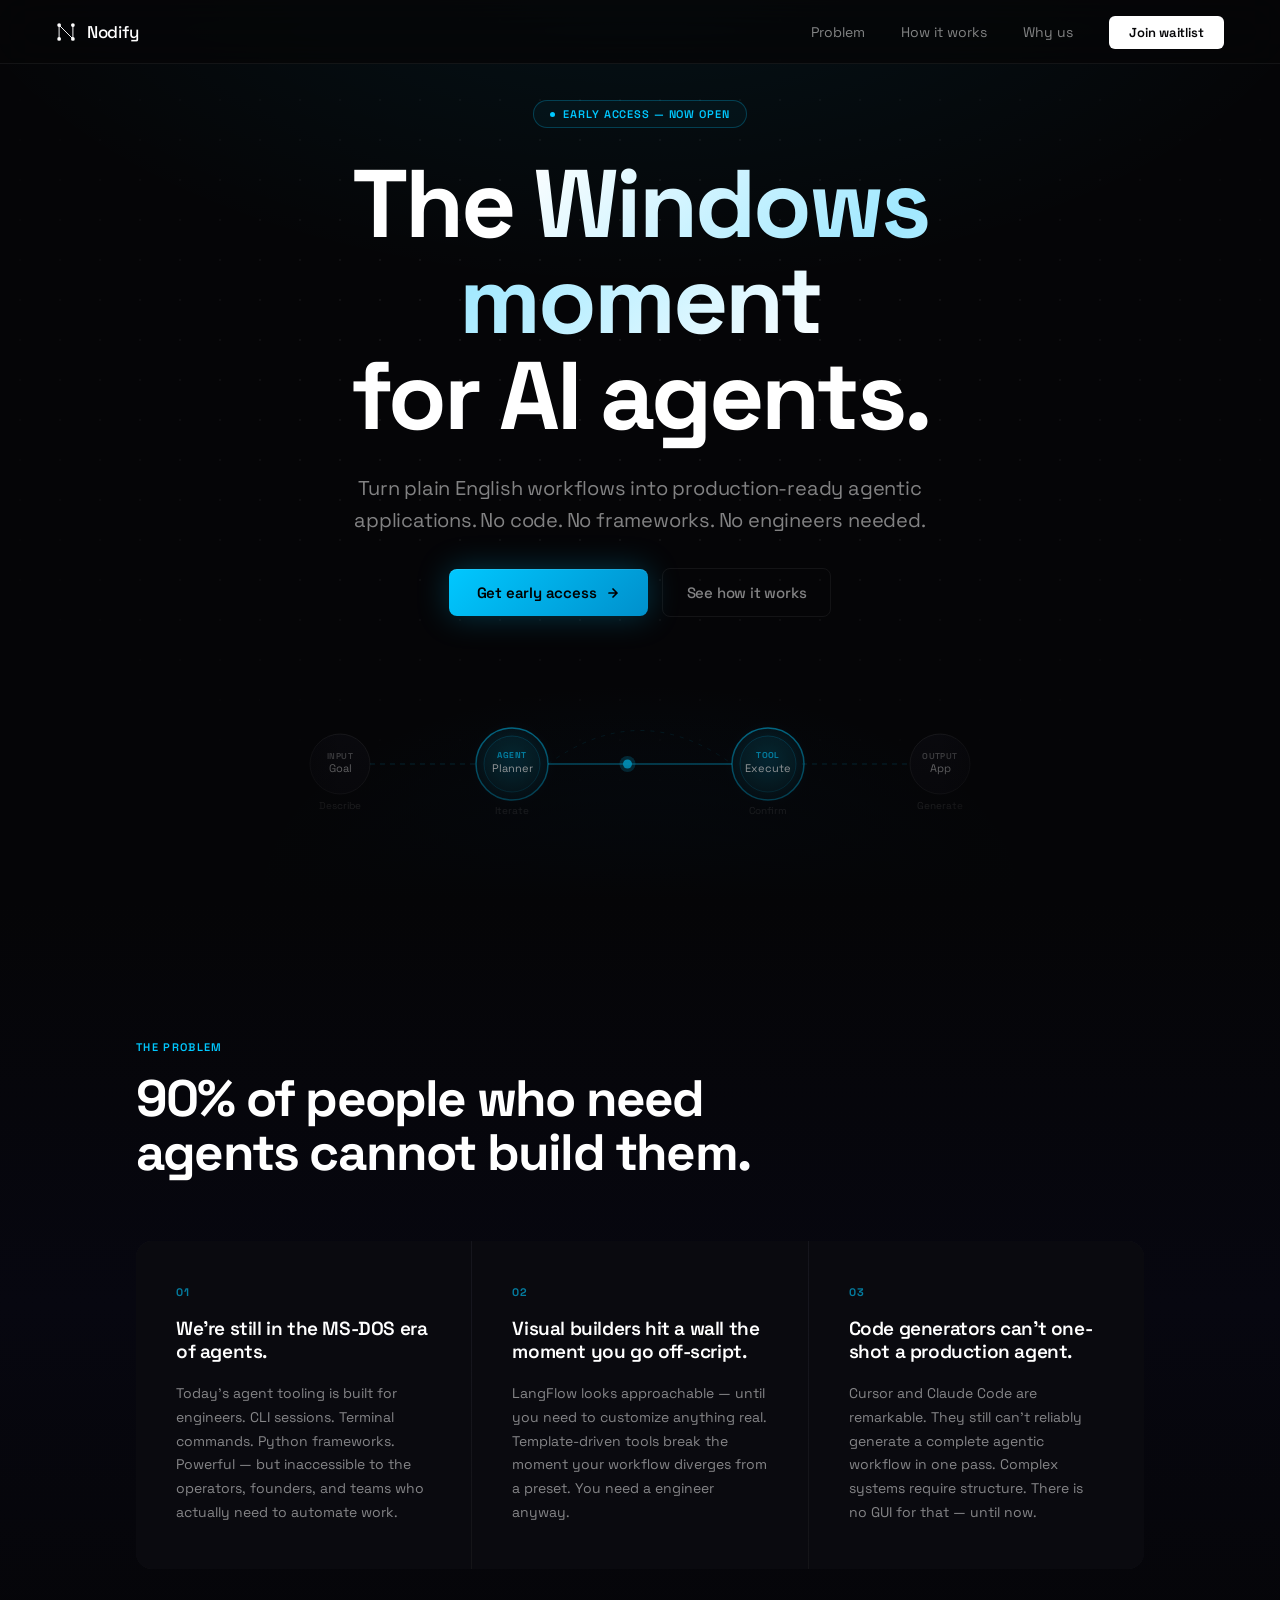
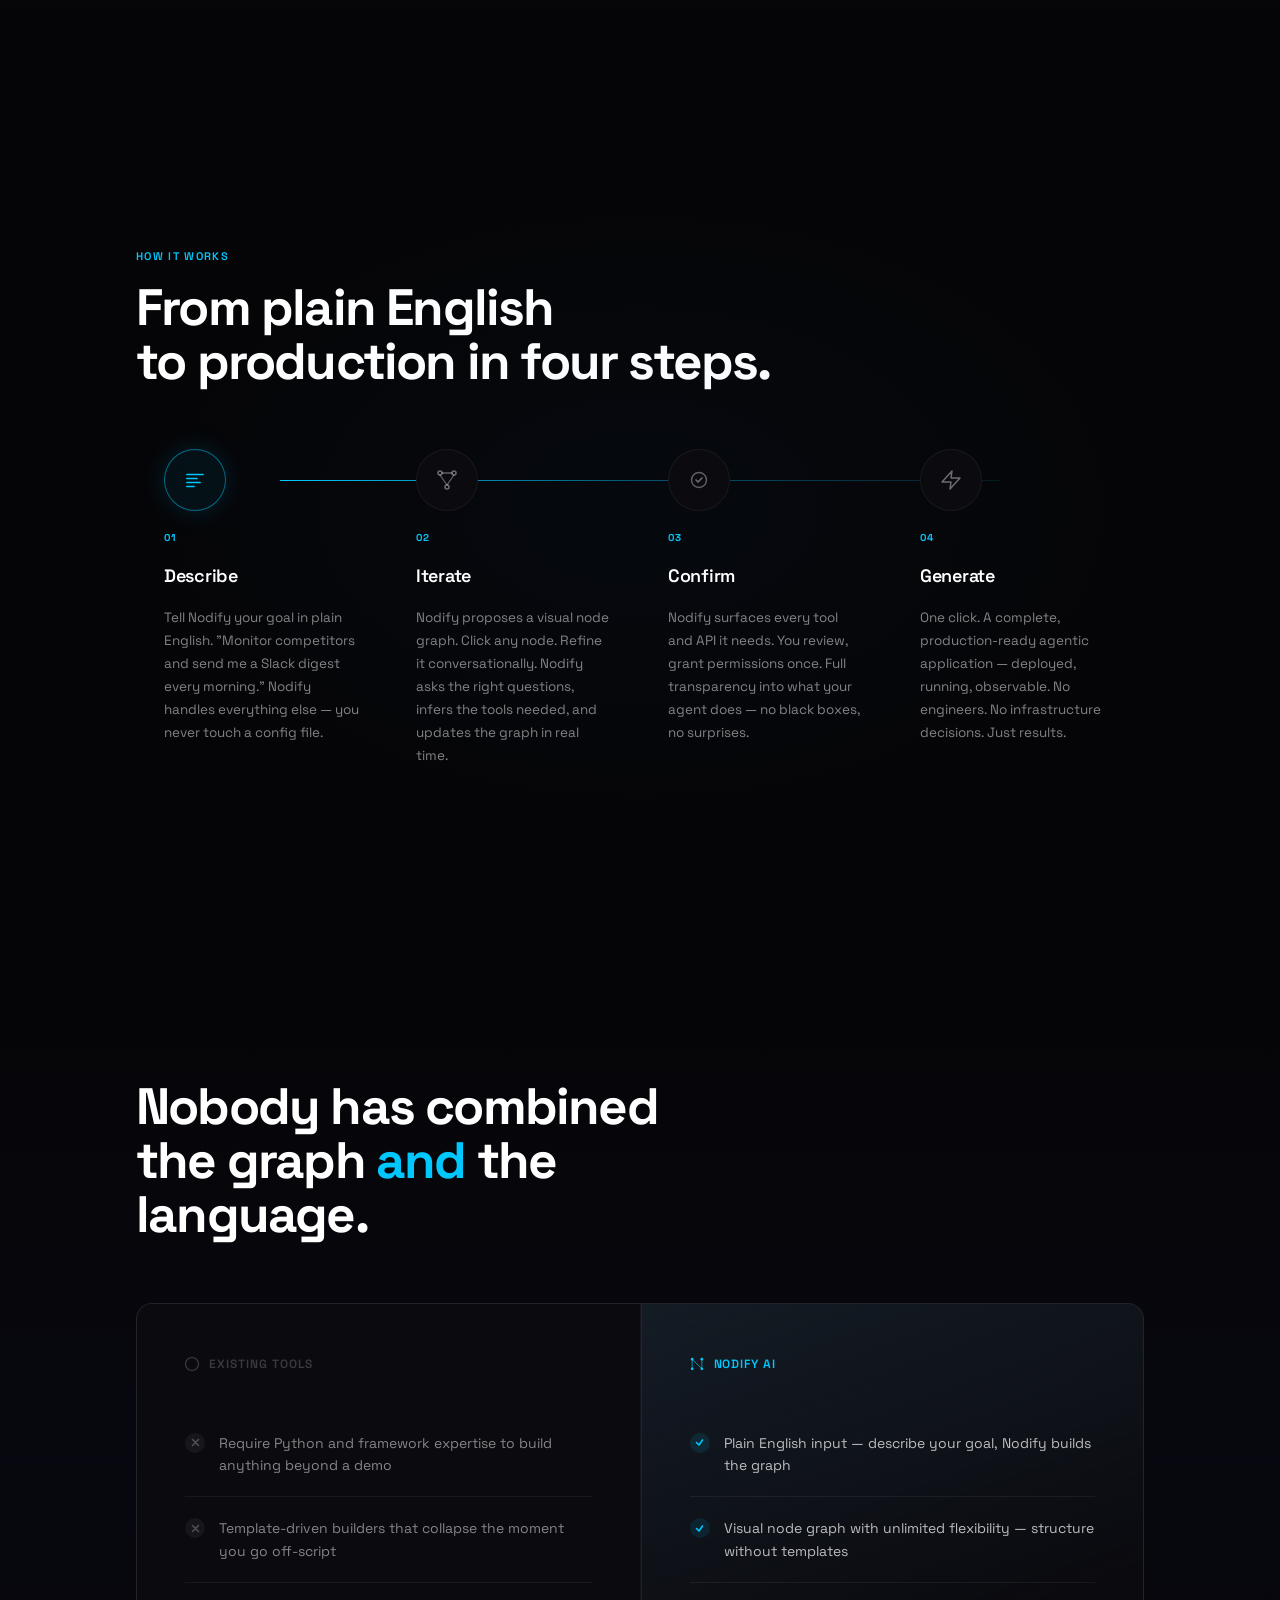
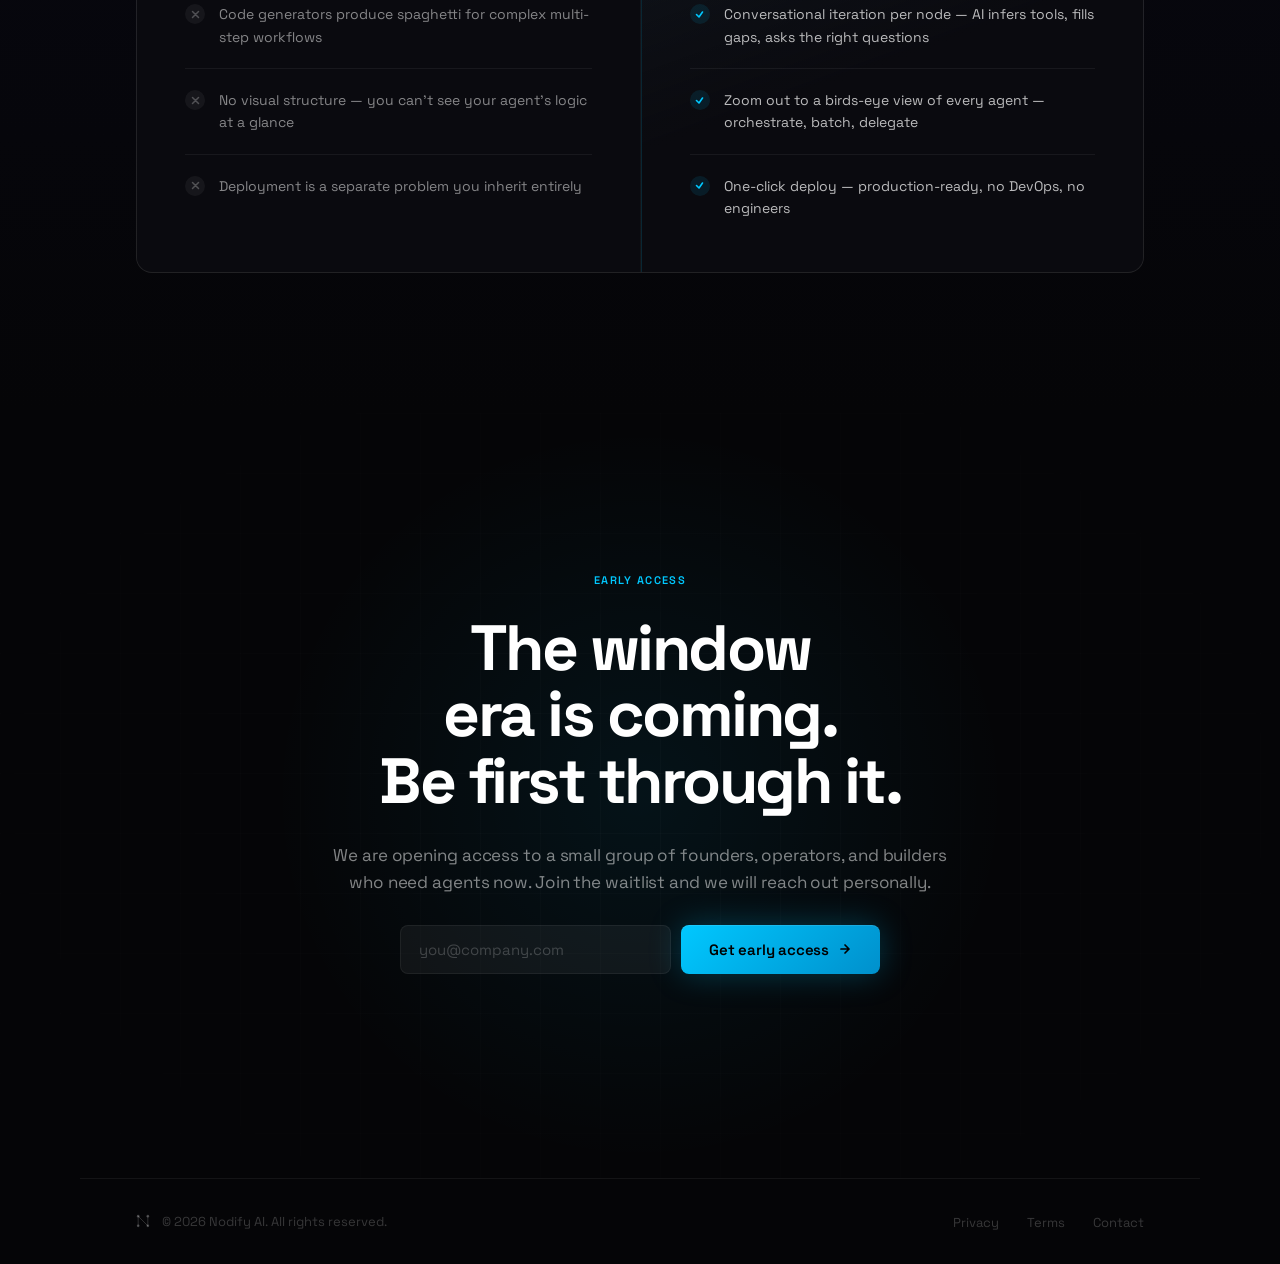
==== commit 874d487e: "Improve waitlist success message visibility Make the "You're on the list" message more prominent wit" ====
--- a/index.html
+++ b/index.html
@@ -1,187 +1,737 @@
 <!DOCTYPE html>
-<html>
+<html lang="en">
 <head>
-  <meta charset="utf-8">
-  <title>Nodify AI — The GUI for the Agentic Era</title>
-  <style>
-    * { margin: 0; padding: 0; box-sizing: border-box; }
-    body { background: #000000; display: flex; align-items: center; justify-content: center; min-height: 100vh; font-family: -apple-system, BlinkMacSystemFont, sans-serif; }
-    #__bundler_loading { position: fixed; bottom: 20px; right: 20px; font: 13px/1.4 -apple-system, BlinkMacSystemFont, sans-serif; color: #666; background: #fff; padding: 8px 14px; border-radius: 8px; box-shadow: 0 1px 4px rgba(0,0,0,0.12); z-index: 10000; }
-    #__bundler_thumbnail { position: fixed; inset: 0; width: 100%; height: 100%; display: flex; align-items: center; justify-content: center; background: #000000; z-index: 9999; }
-    #__bundler_thumbnail svg { width: 100%; height: 100%; object-fit: contain; }
-    #__bundler_placeholder { color: #999; font-size: 14px; }
-  </style>
-  <noscript>
-    <style>#__bundler_loading { display: none; }</style>
-    <div style="position:fixed;bottom:12px;left:12px;font:13px/1.4 -apple-system,BlinkMacSystemFont,sans-serif;color:#999;background:rgba(255,255,255,0.9);padding:6px 12px;border-radius:6px;box-shadow:0 1px 4px rgba(0,0,0,0.08);z-index:10000;">
-      This page requires JavaScript to display.
-    </div>
-  </noscript>
+<meta charset="UTF-8">
+<meta name="viewport" content="width=device-width, initial-scale=1.0">
+<title>Nodify AI — The GUI for the Agentic Era</title>
+<link href="https://fonts.googleapis.com/css2?family=Space+Grotesk:wght@300;400;500;600;700&display=swap" rel="stylesheet">
+<style>
+*, *::before, *::after { box-sizing: border-box; margin: 0; padding: 0; }
+
+:root {
+  --bg: #050507;
+  --bg2: #0a0a0f;
+  --white: #ffffff;
+  --accent: #00c8ff;
+  --accent-dim: rgba(0,200,255,0.12);
+  --accent-glow: rgba(0,200,255,0.25);
+  --rule: rgba(255,255,255,0.06);
+  --mid: rgba(255,255,255,0.5);
+  --dim: rgba(255,255,255,0.2);
+  --font: 'Space Grotesk', sans-serif;
+}
+
+html { scroll-behavior: smooth; }
+body {
+  background: var(--bg);
+  color: var(--white);
+  font-family: var(--font);
+  -webkit-font-smoothing: antialiased;
+  overflow-x: hidden;
+}
+
+/* ─── NAV ─────────────────────────────────────────── */
+nav {
+  position: fixed; top: 0; left: 0; right: 0; z-index: 100;
+  display: flex; align-items: center; justify-content: space-between;
+  padding: 0 56px; height: 64px;
+  border-bottom: 1px solid var(--rule);
+  background: rgba(5,5,7,0.8);
+  backdrop-filter: blur(20px);
+}
+.nav-logo { display: flex; align-items: center; gap: 11px; text-decoration: none; }
+.nav-wordmark { font-size: 17px; font-weight: 500; color: var(--white); letter-spacing: -0.3px; }
+.nav-links { display: flex; align-items: center; gap: 36px; list-style: none; }
+.nav-links a { font-size: 14px; color: var(--mid); text-decoration: none; transition: color .15s; }
+.nav-links a:hover { color: var(--white); }
+.nav-cta {
+  background: var(--white); color: #050507 !important;
+  padding: 8px 20px; border-radius: 6px;
+  font-weight: 600; font-size: 13px !important; letter-spacing: -0.1px;
+  transition: opacity .15s !important;
+}
+.nav-cta:hover { opacity: 0.85; }
+
+/* ─── HERO ────────────────────────────────────────── */
+#hero {
+  min-height: 100vh;
+  display: flex; flex-direction: column;
+  align-items: center; justify-content: center;
+  text-align: center;
+  padding: 64px 48px 0;
+  position: relative; overflow: hidden;
+}
+
+/* Background radial gradient */
+.hero-bg {
+  position: absolute; inset: 0; pointer-events: none;
+  background:
+    radial-gradient(ellipse 80% 60% at 50% -10%, rgba(0,200,255,0.08) 0%, transparent 70%),
+    radial-gradient(ellipse 50% 40% at 50% 100%, rgba(0,80,140,0.12) 0%, transparent 60%);
+}
+
+/* Dot grid */
+.hero-dots {
+  position: absolute; inset: 0; pointer-events: none;
+  background-image: radial-gradient(circle, rgba(255,255,255,0.06) 1px, transparent 1px);
+  background-size: 40px 40px;
+  mask-image: radial-gradient(ellipse 80% 70% at 50% 40%, black 20%, transparent 80%);
+}
+
+.hero-inner {
+  position: relative; z-index: 2;
+  display: flex; flex-direction: column;
+  align-items: center; gap: 28px;
+  max-width: 900px;
+}
+
+.hero-badge {
+  display: inline-flex; align-items: center; gap: 8px;
+  border: 1px solid rgba(0,200,255,0.25);
+  border-radius: 100px; padding: 6px 16px;
+  font-size: 11px; font-weight: 600;
+  color: var(--accent); letter-spacing: 0.08em; text-transform: uppercase;
+  background: rgba(0,200,255,0.04);
+}
+.hero-badge-dot {
+  width: 5px; height: 5px; border-radius: 50%; background: var(--accent);
+  animation: blink 2s infinite;
+}
+@keyframes blink { 0%,100%{opacity:1} 50%{opacity:0.2} }
+
+h1 {
+  font-size: clamp(52px, 7.5vw, 96px);
+  font-weight: 700; line-height: 1.0; letter-spacing: -3px;
+  color: var(--white); text-wrap: balance;
+}
+h1 .glow {
+  background: linear-gradient(135deg, #ffffff 0%, #a0e8ff 50%, #ffffff 100%);
+  -webkit-background-clip: text; -webkit-text-fill-color: transparent;
+  background-clip: text;
+}
+
+.hero-sub {
+  font-size: clamp(16px, 1.8vw, 20px);
+  font-weight: 400; color: var(--mid); line-height: 1.6;
+  max-width: 580px; letter-spacing: -0.2px;
+}
+
+.hero-cta {
+  display: flex; align-items: center; gap: 14px; flex-wrap: wrap; justify-content: center;
+  margin-top: 4px;
+}
+
+.btn-primary {
+  display: inline-flex; align-items: center; gap: 9px;
+  background: linear-gradient(135deg, #00c8ff 0%, #0090cc 100%);
+  color: #000; border: none; border-radius: 8px;
+  padding: 14px 28px; font-size: 15px; font-weight: 600;
+  font-family: var(--font); cursor: pointer; letter-spacing: -0.2px;
+  text-decoration: none; transition: opacity .15s, transform .15s;
+  box-shadow: 0 0 32px rgba(0,200,255,0.25), 0 1px 0 rgba(255,255,255,0.1) inset;
+}
+.btn-primary:hover { opacity: 0.9; transform: translateY(-1px); }
+
+.btn-ghost {
+  display: inline-flex; align-items: center; gap: 8px;
+  background: transparent; color: var(--mid);
+  border: 1px solid var(--rule); border-radius: 8px;
+  padding: 14px 24px; font-size: 15px; font-weight: 500;
+  font-family: var(--font); cursor: pointer; letter-spacing: -0.2px;
+  text-decoration: none; transition: color .15s, border-color .15s;
+}
+.btn-ghost:hover { color: var(--white); border-color: rgba(255,255,255,0.2); }
+
+/* Hero graph */
+.hero-graph {
+  width: 100%; max-width: 760px; margin-top: 24px;
+  position: relative;
+}
+
+/* gradient fade on graph edges */
+.hero-graph::before, .hero-graph::after {
+  content: ''; position: absolute; top: 0; bottom: 0; width: 80px; z-index: 3; pointer-events: none;
+}
+.hero-graph::before { left: 0; background: linear-gradient(90deg, var(--bg), transparent); }
+.hero-graph::after { right: 0; background: linear-gradient(-90deg, var(--bg), transparent); }
+
+/* Bottom fade */
+.hero-fade {
+  position: absolute; bottom: 0; left: 0; right: 0; height: 200px; pointer-events: none;
+  background: linear-gradient(transparent, var(--bg));
+  z-index: 3;
+}
+
+/* ─── SHARED SECTION STYLES ───────────────────────── */
+.section {
+  max-width: 1120px; margin: 0 auto; padding: 0 56px;
+}
+.section-eyebrow {
+  font-size: 11px; font-weight: 600; letter-spacing: 0.12em;
+  text-transform: uppercase; color: var(--accent); margin-bottom: 18px;
+}
+.section-h2 {
+  font-size: clamp(32px, 4vw, 56px); font-weight: 700;
+  letter-spacing: -1.8px; line-height: 1.06; color: var(--white);
+  max-width: 640px; margin-bottom: 60px;
+}
+.section-h2 em { font-style: normal; color: var(--accent); }
+
+/* ─── PROBLEM ─────────────────────────────────────── */
+#problem {
+  padding: 140px 0;
+  background:
+    linear-gradient(180deg, var(--bg) 0%, #070710 50%, var(--bg) 100%);
+  position: relative;
+}
+
+.problem-grid {
+  display: grid; grid-template-columns: repeat(3,1fr); gap: 1px;
+  background: var(--rule); border-radius: 16px; overflow: hidden;
+}
+.problem-card {
+  background: var(--bg2); padding: 44px 40px;
+  display: flex; flex-direction: column; gap: 18px;
+  position: relative; overflow: hidden;
+  transition: background .2s;
+}
+.problem-card:hover { background: rgba(15,15,22,0.9); }
+.problem-card::before {
+  content: '';
+  position: absolute; top: 0; left: 0; right: 0; height: 1px;
+  background: linear-gradient(90deg, transparent, rgba(0,200,255,0.3), transparent);
+  opacity: 0; transition: opacity .2s;
+}
+.problem-card:hover::before { opacity: 1; }
+
+.problem-num {
+  font-size: 11px; font-weight: 700; letter-spacing: 0.1em;
+  color: var(--accent); opacity: 0.6;
+}
+.problem-h3 {
+  font-size: 19px; font-weight: 600; letter-spacing: -0.4px;
+  color: var(--white); line-height: 1.25;
+}
+.problem-p {
+  font-size: 14px; color: var(--mid); line-height: 1.7;
+}
+
+/* ─── HOW IT WORKS ────────────────────────────────── */
+#how {
+  padding: 140px 0;
+  position: relative;
+}
+#how::before {
+  content: '';
+  position: absolute; inset: 0; pointer-events: none;
+  background: radial-gradient(ellipse 60% 60% at 50% 50%, rgba(0,100,200,0.04) 0%, transparent 70%);
+}
+
+.steps {
+  display: grid; grid-template-columns: repeat(4,1fr);
+  gap: 0; position: relative;
+}
+
+/* horizontal connector */
+.steps::after {
+  content: '';
+  position: absolute; top: 31px;
+  left: calc(12.5% + 18px); right: calc(12.5% + 18px);
+  height: 1px;
+  background: linear-gradient(90deg,
+    var(--accent) 0%, rgba(0,200,255,0.4) 50%, rgba(0,200,255,0.1) 100%);
+  pointer-events: none;
+}
+
+.step { padding: 0 28px 0; display: flex; flex-direction: column; gap: 20px; position: relative; }
+
+.step-circle {
+  width: 62px; height: 62px; border-radius: 50%;
+  display: flex; align-items: center; justify-content: center;
+  background: var(--bg2); border: 1px solid var(--rule);
+  position: relative; z-index: 1;
+  transition: border-color .2s, box-shadow .2s;
+}
+.step:first-child .step-circle {
+  border-color: rgba(0,200,255,0.5);
+  box-shadow: 0 0 24px rgba(0,200,255,0.15);
+  background: rgba(0,200,255,0.06);
+}
+
+.step-num {
+  font-size: 10px; font-weight: 700; letter-spacing: 0.1em; color: var(--accent);
+}
+.step-title { font-size: 18px; font-weight: 600; letter-spacing: -0.3px; color: var(--white); }
+.step-body { font-size: 13.5px; color: var(--mid); line-height: 1.7; }
+
+/* ─── WHY NODIFY ──────────────────────────────────── */
+#why {
+  padding: 140px 0;
+  background: linear-gradient(180deg, var(--bg) 0%, #07070f 50%, var(--bg) 100%);
+}
+
+.compare-wrap {
+  display: grid; grid-template-columns: 1fr 1fr;
+  gap: 1px; background: var(--rule);
+  border-radius: 16px; overflow: hidden;
+  border: 1px solid var(--rule);
+}
+
+.compare-col {
+  background: var(--bg2); padding: 52px 48px;
+  display: flex; flex-direction: column; gap: 0;
+}
+.compare-col.is-nodify {
+  background: linear-gradient(160deg, rgba(0,200,255,0.04) 0%, var(--bg2) 60%);
+  border-left: 1px solid rgba(0,200,255,0.15);
+}
+
+.col-header {
+  font-size: 12px; font-weight: 600; letter-spacing: 0.08em;
+  text-transform: uppercase; margin-bottom: 40px;
+  display: flex; align-items: center; gap: 10px;
+}
+.col-header.today { color: var(--dim); }
+.col-header.nodify { color: var(--accent); }
+
+.compare-row {
+  display: flex; align-items: flex-start; gap: 14px;
+  padding: 20px 0; border-bottom: 1px solid var(--rule);
+}
+.compare-row:last-child { border-bottom: none; padding-bottom: 0; }
+
+.ci {
+  width: 20px; height: 20px; border-radius: 50%; flex-shrink: 0; margin-top: 1px;
+  display: flex; align-items: center; justify-content: center;
+}
+.ci.x { background: rgba(255,255,255,0.05); }
+.ci.ok { background: rgba(0,200,255,0.1); }
+
+.compare-text { font-size: 14px; color: var(--mid); line-height: 1.6; }
+.is-nodify .compare-text { color: rgba(255,255,255,0.72); }
+
+/* ─── WAITLIST ────────────────────────────────────── */
+#waitlist {
+  padding: 160px 48px;
+  position: relative; overflow: hidden; text-align: center;
+}
+
+.waitlist-glow {
+  position: absolute; pointer-events: none;
+  width: 800px; height: 800px; border-radius: 50%;
+  left: 50%; top: 50%; transform: translate(-50%,-50%);
+  background: radial-gradient(circle, rgba(0,200,255,0.07) 0%, transparent 65%);
+}
+.waitlist-grid {
+  position: absolute; inset: 0; pointer-events: none;
+  background-image:
+    linear-gradient(rgba(255,255,255,0.02) 1px, transparent 1px),
+    linear-gradient(90deg, rgba(255,255,255,0.02) 1px, transparent 1px);
+  background-size: 60px 60px;
+  mask-image: radial-gradient(ellipse 70% 80% at 50% 50%, black, transparent);
+}
+
+.waitlist-inner {
+  position: relative; z-index: 2;
+  max-width: 640px; margin: 0 auto;
+  display: flex; flex-direction: column; align-items: center; gap: 28px;
+}
+
+.waitlist-eyebrow {
+  font-size: 11px; font-weight: 600; letter-spacing: 0.12em;
+  text-transform: uppercase; color: var(--accent);
+}
+
+.waitlist-h2 {
+  font-size: clamp(36px, 5vw, 68px); font-weight: 700;
+  letter-spacing: -2.5px; line-height: 1.04;
+  color: var(--white); text-wrap: balance;
+}
+
+.waitlist-sub {
+  font-size: 17px; color: var(--mid); line-height: 1.6; letter-spacing: -0.1px;
+}
+
+.email-row {
+  display: flex; gap: 10px; width: 100%; max-width: 480px;
+}
+.email-input {
+  flex: 1; background: rgba(255,255,255,0.05);
+  border: 1px solid var(--rule); border-radius: 8px;
+  padding: 14px 18px; font-size: 15px; font-family: var(--font);
+  color: var(--white); outline: none; transition: border-color .15s;
+}
+.email-input::placeholder { color: var(--dim); }
+.email-input:focus { border-color: rgba(0,200,255,0.4); }
+
+.waitlist-note { font-size: 12px; color: rgba(255,255,255,0.18); }
+
+/* ─── FOOTER ──────────────────────────────────────── */
+footer {
+  border-top: 1px solid var(--rule);
+  max-width: 1120px; margin: 0 auto; padding: 32px 56px;
+  display: flex; align-items: center; justify-content: space-between;
+}
+.footer-left { display: flex; align-items: center; gap: 12px; }
+.footer-copy { font-size: 13px; color: var(--dim); }
+.footer-links { display: flex; gap: 28px; list-style: none; }
+.footer-links a { font-size: 13px; color: var(--dim); text-decoration: none; transition: color .15s; }
+.footer-links a:hover { color: var(--mid); }
+
+/* ─── SCROLL REVEAL ───────────────────────────────── */
+.reveal {
+  opacity: 0; transform: translateY(28px);
+  transition: opacity .6s cubic-bezier(.2,.7,.3,1), transform .6s cubic-bezier(.2,.7,.3,1);
+}
+.reveal.visible { opacity: 1; transform: none; }
+</style>
 </head>
 <body>
-  <div id="__bundler_thumbnail">
-  <svg viewBox="0 0 1200 800" xmlns="http://www.w3.org/2000/svg">
-    <rect width="1200" height="800" fill="#000000"></rect>
-    <g transform="translate(600 400)" stroke="#ffffff" stroke-width="8" fill="#ffffff">
-      <line x1="-160" y1="-160" x2="-160" y2="160" stroke-width="4"></line>
-      <line x1="-160" y1="-160" x2="160" y2="160" stroke-width="4"></line>
-      <line x1="160" y1="-160" x2="160" y2="160" stroke-width="4"></line>
-      <circle cx="-160" cy="-160" r="26"></circle>
-      <circle cx="160" cy="-160" r="26"></circle>
-      <circle cx="-160" cy="160" r="26"></circle>
-      <circle cx="160" cy="160" r="26"></circle>
-    </g>
-  </svg>
+
+<!-- NAV -->
+<nav>
+  <a href="#" class="nav-logo">
+    <svg width="20" height="20" viewBox="0 0 64 64" fill="none">
+      <line x1="9.92" y1="9.92" x2="9.92" y2="54.08" stroke="#fff" stroke-width="3" stroke-linecap="round"/>
+      <line x1="9.92" y1="9.92" x2="54.08" y2="54.08" stroke="#fff" stroke-width="3" stroke-linecap="round"/>
+      <line x1="54.08" y1="9.92" x2="54.08" y2="54.08" stroke="#fff" stroke-width="3" stroke-linecap="round"/>
+      <circle cx="9.92" cy="9.92" r="6" fill="#fff"/>
+      <circle cx="9.92" cy="54.08" r="6" fill="#fff"/>
+      <circle cx="54.08" cy="9.92" r="6" fill="#fff"/>
+      <circle cx="54.08" cy="54.08" r="6" fill="#fff"/>
+    </svg>
+    <span class="nav-wordmark">Nodify</span>
+  </a>
+  <ul class="nav-links">
+    <li><a href="#problem">Problem</a></li>
+    <li><a href="#how">How it works</a></li>
+    <li><a href="#why">Why us</a></li>
+    <li><a href="#waitlist" class="nav-cta">Join waitlist</a></li>
+  </ul>
+</nav>
+
+<!-- HERO -->
+<section id="hero">
+  <div class="hero-bg"></div>
+  <div class="hero-dots"></div>
+
+  <div class="hero-inner">
+    <div class="hero-badge">
+      <span class="hero-badge-dot"></span>
+      Early Access — Now Open
+    </div>
+
+    <h1>The <span class="glow">Windows moment</span><br>for AI agents.</h1>
+
+    <p class="hero-sub">
+      Turn plain English workflows into production-ready agentic applications.
+      No code. No frameworks. No engineers needed.
+    </p>
+
+    <div class="hero-cta">
+      <a href="#waitlist" class="btn-primary">
+        Get early access
+        <svg width="14" height="14" viewBox="0 0 14 14" fill="none">
+          <path d="M3 7h8M7 3l4 4-4 4" stroke="currentColor" stroke-width="1.7" stroke-linecap="round" stroke-linejoin="round"/>
+        </svg>
+      </a>
+      <a href="#how" class="btn-ghost">See how it works</a>
+    </div>
+
+    <!-- Animated node graph -->
+    <div class="hero-graph">
+      <svg width="100%" height="190" viewBox="0 0 760 190" fill="none" xmlns="http://www.w3.org/2000/svg">
+        <defs>
+          <radialGradient id="nodeGlow" cx="50%" cy="50%" r="50%">
+            <stop offset="0%" stop-color="#00c8ff" stop-opacity="0.15"/>
+            <stop offset="100%" stop-color="#00c8ff" stop-opacity="0"/>
+          </radialGradient>
+          <filter id="blur4">
+            <feGaussianBlur stdDeviation="4"/>
+          </filter>
+        </defs>
+
+        <!-- glow beneath active nodes -->
+        <circle cx="252" cy="95" r="40" fill="url(#nodeGlow)" filter="url(#blur4)"/>
+        <circle cx="508" cy="95" r="40" fill="url(#nodeGlow)" filter="url(#blur4)"/>
+
+        <!-- Edges -->
+        <line x1="80" y1="95" x2="215" y2="95" stroke="rgba(0,200,255,0.15)" stroke-width="1.5" stroke-dasharray="5 5"/>
+        <line x1="288" y1="95" x2="472" y2="95" stroke="rgba(0,200,255,0.5)" stroke-width="1.5"/>
+        <line x1="542" y1="95" x2="680" y2="95" stroke="rgba(0,200,255,0.15)" stroke-width="1.5" stroke-dasharray="5 5"/>
+        <!-- skip arc -->
+        <path d="M 288 95 Q 380 28 472 95" stroke="rgba(0,200,255,0.1)" stroke-width="1" fill="none" stroke-dasharray="4 6"/>
+
+        <!-- Node: Input -->
+        <circle cx="80" cy="95" r="30" fill="#0a0a0f" stroke="rgba(255,255,255,0.08)" stroke-width="1"/>
+        <text x="80" y="90" text-anchor="middle" font-family="Space Grotesk,sans-serif" font-size="8.5" fill="rgba(255,255,255,0.3)" font-weight="600" letter-spacing="0.05em">INPUT</text>
+        <text x="80" y="103" text-anchor="middle" font-family="Space Grotesk,sans-serif" font-size="11" fill="rgba(255,255,255,0.55)">Goal</text>
+
+        <!-- Node: Planner (active) -->
+        <circle cx="252" cy="95" r="36" fill="rgba(0,200,255,0.06)" stroke="rgba(0,200,255,0.55)" stroke-width="1.5"/>
+        <circle cx="252" cy="95" r="28" fill="rgba(0,200,255,0.04)" stroke="rgba(0,200,255,0.2)" stroke-width="1"/>
+        <text x="252" y="89" text-anchor="middle" font-family="Space Grotesk,sans-serif" font-size="8.5" fill="rgba(0,200,255,0.8)" font-weight="700" letter-spacing="0.05em">AGENT</text>
+        <text x="252" y="103" text-anchor="middle" font-family="Space Grotesk,sans-serif" font-size="11" fill="rgba(255,255,255,0.85)">Planner</text>
+
+        <!-- Node: Executor (active) -->
+        <circle cx="508" cy="95" r="36" fill="rgba(0,200,255,0.06)" stroke="rgba(0,200,255,0.55)" stroke-width="1.5"/>
+        <circle cx="508" cy="95" r="28" fill="rgba(0,200,255,0.04)" stroke="rgba(0,200,255,0.2)" stroke-width="1"/>
+        <text x="508" y="89" text-anchor="middle" font-family="Space Grotesk,sans-serif" font-size="8.5" fill="rgba(0,200,255,0.8)" font-weight="700" letter-spacing="0.05em">TOOL</text>
+        <text x="508" y="103" text-anchor="middle" font-family="Space Grotesk,sans-serif" font-size="11" fill="rgba(255,255,255,0.85)">Execute</text>
+
+        <!-- Node: Output -->
+        <circle cx="680" cy="95" r="30" fill="#0a0a0f" stroke="rgba(255,255,255,0.08)" stroke-width="1"/>
+        <text x="680" y="90" text-anchor="middle" font-family="Space Grotesk,sans-serif" font-size="8.5" fill="rgba(255,255,255,0.3)" font-weight="600" letter-spacing="0.05em">OUTPUT</text>
+        <text x="680" y="103" text-anchor="middle" font-family="Space Grotesk,sans-serif" font-size="11" fill="rgba(255,255,255,0.55)">App</text>
+
+        <!-- Animated travel dot -->
+        <circle r="4.5" fill="#00c8ff" opacity="0.95" filter="url(#blur4)" style="filter:none">
+          <animateMotion dur="3.2s" repeatCount="indefinite" calcMode="linear">
+            <mpath href="#travelPath"/>
+          </animateMotion>
+        </circle>
+        <!-- Glow dot -->
+        <circle r="8" fill="rgba(0,200,255,0.25)">
+          <animateMotion dur="3.2s" repeatCount="indefinite" calcMode="linear">
+            <mpath href="#travelPath"/>
+          </animateMotion>
+        </circle>
+        <path id="travelPath" d="M 80 95 L 252 95 L 508 95 L 680 95" fill="none"/>
+
+        <!-- Node labels below -->
+        <text x="80" y="140" text-anchor="middle" font-family="Space Grotesk,sans-serif" font-size="10" fill="rgba(255,255,255,0.2)">Describe</text>
+        <text x="252" y="145" text-anchor="middle" font-family="Space Grotesk,sans-serif" font-size="10" fill="rgba(255,255,255,0.2)">Iterate</text>
+        <text x="508" y="145" text-anchor="middle" font-family="Space Grotesk,sans-serif" font-size="10" fill="rgba(255,255,255,0.2)">Confirm</text>
+        <text x="680" y="140" text-anchor="middle" font-family="Space Grotesk,sans-serif" font-size="10" fill="rgba(255,255,255,0.2)">Generate</text>
+      </svg>
+    </div>
+  </div>
+
+  <div class="hero-fade"></div>
+</section>
+
+<!-- PROBLEM -->
+<section id="problem" style="padding: 140px 0; position:relative;">
+  <div class="section" style="position:relative; z-index:1;">
+    <p class="section-eyebrow reveal">The Problem</p>
+    <h2 class="section-h2 reveal">90% of people who need agents cannot build them.</h2>
+    <div class="problem-grid">
+      <div class="problem-card reveal">
+        <div class="problem-num">01</div>
+        <div class="problem-h3">We're still in the MS-DOS era of agents.</div>
+        <div class="problem-p">Today's agent tooling is built for engineers. CLI sessions. Terminal commands. Python frameworks. Powerful — but inaccessible to the operators, founders, and teams who actually need to automate work.</div>
+      </div>
+      <div class="problem-card reveal">
+        <div class="problem-num">02</div>
+        <div class="problem-h3">Visual builders hit a wall the moment you go off-script.</div>
+        <div class="problem-p">LangFlow looks approachable — until you need to customize anything real. Template-driven tools break the moment your workflow diverges from a preset. You need a engineer anyway.</div>
+      </div>
+      <div class="problem-card reveal">
+        <div class="problem-num">03</div>
+        <div class="problem-h3">Code generators can't one-shot a production agent.</div>
+        <div class="problem-p">Cursor and Claude Code are remarkable. They still can't reliably generate a complete agentic workflow in one pass. Complex systems require structure. There is no GUI for that — until now.</div>
+      </div>
+    </div>
+  </div>
+</section>
+
+<!-- HOW IT WORKS -->
+<section id="how" style="padding: 140px 0; position:relative;">
+  <div class="section">
+    <p class="section-eyebrow reveal">How it works</p>
+    <h2 class="section-h2 reveal">From plain English<br>to production in four steps.</h2>
+    <div class="steps">
+      <div class="step reveal">
+        <div class="step-circle">
+          <svg width="22" height="22" viewBox="0 0 22 22" fill="none">
+            <path d="M3 5.5h16M3 9.5h10M3 13.5h13M3 17.5h7" stroke="var(--accent)" stroke-width="1.7" stroke-linecap="round"/>
+          </svg>
+        </div>
+        <div class="step-num">01</div>
+        <div class="step-title">Describe</div>
+        <div class="step-body">Tell Nodify your goal in plain English. "Monitor competitors and send me a Slack digest every morning." Nodify handles everything else — you never touch a config file.</div>
+      </div>
+      <div class="step reveal">
+        <div class="step-circle">
+          <svg width="22" height="22" viewBox="0 0 22 22" fill="none">
+            <circle cx="4" cy="4" r="2" stroke="rgba(255,255,255,0.4)" stroke-width="1.5"/>
+            <circle cx="18" cy="4" r="2" stroke="rgba(255,255,255,0.4)" stroke-width="1.5"/>
+            <circle cx="11" cy="18" r="2" stroke="rgba(255,255,255,0.4)" stroke-width="1.5"/>
+            <path d="M6 4h10M4 6l7 10M18 6L11 16" stroke="rgba(255,255,255,0.35)" stroke-width="1.3" stroke-linecap="round"/>
+          </svg>
+        </div>
+        <div class="step-num">02</div>
+        <div class="step-title">Iterate</div>
+        <div class="step-body">Nodify proposes a visual node graph. Click any node. Refine it conversationally. Nodify asks the right questions, infers the tools needed, and updates the graph in real time.</div>
+      </div>
+      <div class="step reveal">
+        <div class="step-circle">
+          <svg width="22" height="22" viewBox="0 0 22 22" fill="none">
+            <path d="M8 11l2 2 4-4" stroke="rgba(255,255,255,0.4)" stroke-width="1.7" stroke-linecap="round" stroke-linejoin="round"/>
+            <circle cx="11" cy="11" r="7.5" stroke="rgba(255,255,255,0.35)" stroke-width="1.5"/>
+          </svg>
+        </div>
+        <div class="step-num">03</div>
+        <div class="step-title">Confirm</div>
+        <div class="step-body">Nodify surfaces every tool and API it needs. You review, grant permissions once. Full transparency into what your agent does — no black boxes, no surprises.</div>
+      </div>
+      <div class="step reveal">
+        <div class="step-circle">
+          <svg width="22" height="22" viewBox="0 0 22 22" fill="none">
+            <path d="M12 2L2 13h9l-1 7L20 9h-9l1-7z" stroke="rgba(255,255,255,0.4)" stroke-width="1.5" stroke-linejoin="round"/>
+          </svg>
+        </div>
+        <div class="step-num">04</div>
+        <div class="step-title">Generate</div>
+        <div class="step-body">One click. A complete, production-ready agentic application — deployed, running, observable. No engineers. No infrastructure decisions. Just results.</div>
+      </div>
+    </div>
+  </div>
+</section>
+
+<!-- WHY NODIFY -->
+<section id="why" style="padding: 140px 0;">
+  <div class="section">
+    <p class="section-eyebrow reveal">Why Nodify</p>
+    <h2 class="section-h2 reveal">Nobody has combined<br>the graph <em>and</em> the language.</h2>
+
+    <div class="compare-wrap reveal">
+      <!-- TODAY -->
+      <div class="compare-col">
+        <div class="col-header today">
+          <svg width="14" height="14" viewBox="0 0 14 14" fill="none">
+            <circle cx="7" cy="7" r="6.5" stroke="rgba(255,255,255,0.2)" stroke-width="1.2"/>
+          </svg>
+          Existing tools
+        </div>
+        <div class="compare-row">
+          <div class="ci x"><svg width="9" height="9" viewBox="0 0 9 9" fill="none"><path d="M1.5 1.5l6 6M7.5 1.5l-6 6" stroke="rgba(255,255,255,0.25)" stroke-width="1.5" stroke-linecap="round"/></svg></div>
+          <div class="compare-text">Require Python and framework expertise to build anything beyond a demo</div>
+        </div>
+        <div class="compare-row">
+          <div class="ci x"><svg width="9" height="9" viewBox="0 0 9 9" fill="none"><path d="M1.5 1.5l6 6M7.5 1.5l-6 6" stroke="rgba(255,255,255,0.25)" stroke-width="1.5" stroke-linecap="round"/></svg></div>
+          <div class="compare-text">Template-driven builders that collapse the moment you go off-script</div>
+        </div>
+        <div class="compare-row">
+          <div class="ci x"><svg width="9" height="9" viewBox="0 0 9 9" fill="none"><path d="M1.5 1.5l6 6M7.5 1.5l-6 6" stroke="rgba(255,255,255,0.25)" stroke-width="1.5" stroke-linecap="round"/></svg></div>
+          <div class="compare-text">Code generators produce spaghetti for complex multi-step workflows</div>
+        </div>
+        <div class="compare-row">
+          <div class="ci x"><svg width="9" height="9" viewBox="0 0 9 9" fill="none"><path d="M1.5 1.5l6 6M7.5 1.5l-6 6" stroke="rgba(255,255,255,0.25)" stroke-width="1.5" stroke-linecap="round"/></svg></div>
+          <div class="compare-text">No visual structure — you can't see your agent's logic at a glance</div>
+        </div>
+        <div class="compare-row">
+          <div class="ci x"><svg width="9" height="9" viewBox="0 0 9 9" fill="none"><path d="M1.5 1.5l6 6M7.5 1.5l-6 6" stroke="rgba(255,255,255,0.25)" stroke-width="1.5" stroke-linecap="round"/></svg></div>
+          <div class="compare-text">Deployment is a separate problem you inherit entirely</div>
+        </div>
+      </div>
+
+      <!-- NODIFY -->
+      <div class="compare-col is-nodify">
+        <div class="col-header nodify">
+          <svg width="14" height="14" viewBox="0 0 64 64" fill="none">
+            <line x1="9.92" y1="9.92" x2="9.92" y2="54.08" stroke="var(--accent)" stroke-width="3" stroke-linecap="round"/>
+            <line x1="9.92" y1="9.92" x2="54.08" y2="54.08" stroke="var(--accent)" stroke-width="3" stroke-linecap="round"/>
+            <line x1="54.08" y1="9.92" x2="54.08" y2="54.08" stroke="var(--accent)" stroke-width="3" stroke-linecap="round"/>
+            <circle cx="9.92" cy="9.92" r="6" fill="var(--accent)"/>
+            <circle cx="9.92" cy="54.08" r="6" fill="var(--accent)"/>
+            <circle cx="54.08" cy="9.92" r="6" fill="var(--accent)"/>
+            <circle cx="54.08" cy="54.08" r="6" fill="var(--accent)"/>
+          </svg>
+          Nodify AI
+        </div>
+        <div class="compare-row">
+          <div class="ci ok"><svg width="9" height="9" viewBox="0 0 9 9" fill="none"><path d="M1.5 4.5l2.5 2.5L7.5 2" stroke="var(--accent)" stroke-width="1.6" stroke-linecap="round" stroke-linejoin="round"/></svg></div>
+          <div class="compare-text">Plain English input — describe your goal, Nodify builds the graph</div>
+        </div>
+        <div class="compare-row">
+          <div class="ci ok"><svg width="9" height="9" viewBox="0 0 9 9" fill="none"><path d="M1.5 4.5l2.5 2.5L7.5 2" stroke="var(--accent)" stroke-width="1.6" stroke-linecap="round" stroke-linejoin="round"/></svg></div>
+          <div class="compare-text">Visual node graph with unlimited flexibility — structure without templates</div>
+        </div>
+        <div class="compare-row">
+          <div class="ci ok"><svg width="9" height="9" viewBox="0 0 9 9" fill="none"><path d="M1.5 4.5l2.5 2.5L7.5 2" stroke="var(--accent)" stroke-width="1.6" stroke-linecap="round" stroke-linejoin="round"/></svg></div>
+          <div class="compare-text">Conversational iteration per node — AI infers tools, fills gaps, asks the right questions</div>
+        </div>
+        <div class="compare-row">
+          <div class="ci ok"><svg width="9" height="9" viewBox="0 0 9 9" fill="none"><path d="M1.5 4.5l2.5 2.5L7.5 2" stroke="var(--accent)" stroke-width="1.6" stroke-linecap="round" stroke-linejoin="round"/></svg></div>
+          <div class="compare-text">Zoom out to a birds-eye view of every agent — orchestrate, batch, delegate</div>
+        </div>
+        <div class="compare-row">
+          <div class="ci ok"><svg width="9" height="9" viewBox="0 0 9 9" fill="none"><path d="M1.5 4.5l2.5 2.5L7.5 2" stroke="var(--accent)" stroke-width="1.6" stroke-linecap="round" stroke-linejoin="round"/></svg></div>
+          <div class="compare-text">One-click deploy — production-ready, no DevOps, no engineers</div>
+        </div>
+      </div>
+    </div>
+  </div>
+</section>
+
+<!-- WAITLIST CTA -->
+<div id="waitlist" style="position:relative; overflow:hidden;">
+  <div class="waitlist-glow"></div>
+  <div class="waitlist-grid"></div>
+  <div class="waitlist-inner">
+    <p class="waitlist-eyebrow reveal">Early Access</p>
+    <h2 class="waitlist-h2 reveal">The window era is coming.<br>Be first through it.</h2>
+    <p class="waitlist-sub reveal">
+      We are opening access to a small group of founders, operators, and builders who need agents now. Join the waitlist and we will reach out personally.
+    </p>
+    <form class="email-row reveal" onsubmit="handleSubmit(event)">
+      <input class="email-input" type="email" placeholder="you@company.com" id="email-field" required/>
+      <button type="submit" class="btn-primary" id="submit-btn">
+        Get early access
+        <svg width="14" height="14" viewBox="0 0 14 14" fill="none">
+          <path d="M3 7h8M7 3l4 4-4 4" stroke="currentColor" stroke-width="1.7" stroke-linecap="round" stroke-linejoin="round"/>
+        </svg>
+      </button>
+    </form>
+    <p class="waitlist-note reveal">No spam. No pitch decks. Just access.</p>
+  </div>
 </div>
-  <div id="__bundler_loading">Unpacking...</div>
-
-  <script>
-    
-document.addEventListener('DOMContentLoaded', async function() {
-  const loading = document.getElementById('__bundler_loading');
-  function setStatus(msg) { if (loading) loading.textContent = msg; }
-
-  // Error sink persists across replaceWith since it's on window, not the DOM.
-  window.addEventListener('error', function(e) {
-    var p = document.body || document.documentElement;
-    var d = document.getElementById('__bundler_err') || p.appendChild(document.createElement('div'));
-    d.id = '__bundler_err';
-    d.style.cssText = 'position:fixed;bottom:12px;left:12px;right:12px;font:12px/1.4 ui-monospace,monospace;background:#2a1215;color:#ff8a80;padding:10px 14px;border-radius:8px;border:1px solid #5c2b2e;z-index:99999;white-space:pre-wrap;max-height:40vh;overflow:auto';
-    d.textContent = (d.textContent ? d.textContent + String.fromCharCode(10) : '') +
-      '[bundle] ' + (e.message || e.type) +
-      (e.filename ? ' (' + e.filename.slice(0, 60) + ':' + e.lineno + ')' : '');
-  }, true);
-
-  try {
-    const manifestEl = document.querySelector('script[type="__bundler/manifest"]');
-    const templateEl = document.querySelector('script[type="__bundler/template"]');
-    if (!manifestEl || !templateEl) {
-      setStatus('Error: missing bundle data');
-      console.error('[bundler] Missing script tags — manifestEl:', !!manifestEl, 'templateEl:', !!templateEl);
-      return;
+
+<!-- FOOTER -->
+<footer>
+  <div class="footer-left">
+    <svg width="14" height="14" viewBox="0 0 64 64" fill="none">
+      <line x1="9.92" y1="9.92" x2="9.92" y2="54.08" stroke="rgba(255,255,255,0.25)" stroke-width="3" stroke-linecap="round"/>
+      <line x1="9.92" y1="9.92" x2="54.08" y2="54.08" stroke="rgba(255,255,255,0.25)" stroke-width="3" stroke-linecap="round"/>
+      <line x1="54.08" y1="9.92" x2="54.08" y2="54.08" stroke="rgba(255,255,255,0.25)" stroke-width="3" stroke-linecap="round"/>
+      <circle cx="9.92" cy="9.92" r="6" fill="rgba(255,255,255,0.25)"/>
+      <circle cx="9.92" cy="54.08" r="6" fill="rgba(255,255,255,0.25)"/>
+      <circle cx="54.08" cy="9.92" r="6" fill="rgba(255,255,255,0.25)"/>
+      <circle cx="54.08" cy="54.08" r="6" fill="rgba(255,255,255,0.25)"/>
+    </svg>
+    <span class="footer-copy">© 2026 Nodify AI. All rights reserved.</span>
+  </div>
+  <ul class="footer-links">
+    <li><a href="#">Privacy</a></li>
+    <li><a href="#">Terms</a></li>
+    <li><a href="mailto:hello@nodify.ai">Contact</a></li>
+  </ul>
+</footer>
+
+<script>
+// Scroll reveal
+const observer = new IntersectionObserver((entries) => {
+  entries.forEach((e, i) => {
+    if (e.isIntersecting) {
+      setTimeout(() => e.target.classList.add('visible'), i * 60);
     }
-
-    const manifest = JSON.parse(manifestEl.textContent);
-    let template = JSON.parse(templateEl.textContent);
-
-    const uuids = Object.keys(manifest);
-    setStatus('Unpacking ' + uuids.length + ' assets...');
-
-    const blobUrls = {};
-    await Promise.all(uuids.map(async (uuid) => {
-      const entry = manifest[uuid];
-      try {
-        const binaryStr = atob(entry.data);
-        const bytes = new Uint8Array(binaryStr.length);
-        for (let i = 0; i < binaryStr.length; i++) bytes[i] = binaryStr.charCodeAt(i);
-
-        let finalBytes = bytes;
-        if (entry.compressed) {
-          if (typeof DecompressionStream !== 'undefined') {
-            const ds = new DecompressionStream('gzip');
-            const writer = ds.writable.getWriter();
-            const reader = ds.readable.getReader();
-            writer.write(bytes);
-            writer.close();
-            const chunks = [];
-            let totalLen = 0;
-            while (true) {
-              const { done, value } = await reader.read();
-              if (done) break;
-              chunks.push(value);
-              totalLen += value.length;
-            }
-            finalBytes = new Uint8Array(totalLen);
-            let offset = 0;
-            for (const chunk of chunks) { finalBytes.set(chunk, offset); offset += chunk.length; }
-          } else {
-            console.warn('DecompressionStream not available, asset ' + uuid + ' may not render');
-          }
-        }
-
-        blobUrls[uuid] = URL.createObjectURL(new Blob([finalBytes], { type: entry.mime }));
-      } catch (err) {
-        console.error('Failed to decode asset ' + uuid + ':', err);
-        blobUrls[uuid] = URL.createObjectURL(new Blob([], { type: entry.mime }));
-      }
-    }));
-
-    const extResEl = document.querySelector('script[type="__bundler/ext_resources"]');
-    const extResources = extResEl ? JSON.parse(extResEl.textContent) : [];
-    const resourceMap = {};
-    for (const entry of extResources) {
-      if (blobUrls[entry.uuid]) resourceMap[entry.id] = blobUrls[entry.uuid];
-    }
-
-    setStatus('Rendering...');
-    for (const uuid of uuids) template = template.split(uuid).join(blobUrls[uuid]);
-
-    // Strip integrity + crossorigin — blob URLs from a file:// document inherit
-    // a null origin, so crossorigin forces a CORS fetch that SRI then rejects.
-    // The manifest bytes are ours; SRI protects against CDN compromise, not this.
-    template = template.replace(/\s+integrity="[^"]*"/gi, '').replace(/\s+crossorigin="[^"]*"/gi, '');
-
-    const resourceScript = '<script>window.__resources = ' +
-      JSON.stringify(resourceMap).split('</' + 'script>').join('<\\/' + 'script>') +
-      ';</' + 'script>';
-    // Inject after <head> so the DOCTYPE stays first; prepending the script
-    // would push the parser into quirks mode. DOMParser always emits a <head>
-    // (synthesizing one if the source HTML omitted it) but may carry
-    // attributes through, so match the full opening tag. slice() rather than
-    // replace() keeps us clear of $-pattern substitution in resourceScript.
-    const headOpen = template.match(/<head[^>]*>/i);
-    if (headOpen) {
-      const i = headOpen.index + headOpen[0].length;
-      template = template.slice(0, i) + resourceScript + template.slice(i);
-    }
-
-    // Parse the template and swap the root element. Scripts inserted via
-    // DOMParser/replaceWith are inert per spec — re-create each with
-    // createElement so they execute, awaiting onload for src scripts to
-    // preserve ordering (React before ReactDOM before Babel before text/babel).
-    const doc = new DOMParser().parseFromString(template, 'text/html');
-    document.documentElement.replaceWith(doc.documentElement);
-    const dead = Array.from(document.scripts);
-    for (const old of dead) {
-      const s = document.createElement('script');
-      for (const a of old.attributes) s.setAttribute(a.name, a.value);
-      s.textContent = old.textContent;
-      // text/babel scripts with a src: fetch and inline. transformScriptTags
-      // does XHR against the src, but blob:null/ from a file:// origin is
-      // silently dropped. Inlining makes it a plain inline babel script,
-      // which transformScriptTags handles unconditionally.
-      if ((s.type === 'text/babel' || s.type === 'text/jsx') && s.src) {
-        const r = await fetch(s.src);
-        s.textContent = await r.text();
-        s.removeAttribute('src');
-      }
-      const p = s.src ? new Promise(function(r) { s.onload = s.onerror = r; }) : null;
-      old.replaceWith(s);
-      if (p) await p;
-    }
-    // Babel standalone auto-transforms type=text/babel on DOMContentLoaded,
-    // which fired before we swapped the document. Trigger manually if present.
-    if (window.Babel && typeof window.Babel.transformScriptTags === 'function') {
-      window.Babel.transformScriptTags();
-    }
-  } catch (err) {
-    setStatus('Error unpacking: ' + err.message);
-    console.error('Bundle unpack error:', err);
-  }
-});
-
-  </script>
-
-  <script type="__bundler/manifest">
-{"2c3bf7c3-545c-4afe-93b7-0eb82d9974f6":{"mime":"image/jpeg","compressed":false,"data":"/9j/4AAQSkZJRgABAQAAAQABAAD/2wBDAAYEBQYFBAYGBQYHBwYIChAKCgkJChQODwwQFxQYGBcUFhYaHSUfGhsjHBYWICwgIyYnKSopGR8tMC0oMCUoKSj/2wBDAQcHBwoIChMKChMoGhYaKCgoKCgoKCgoKCgoKCgoKCgoKCgoKCgoKCgoKCgoKCgoKCgoKCgoKCgoKCgoKCgoKCj/wgARCAQAAwADASIAAhEBAxEB/8QAGgAAAgMBAQAAAAAAAAAAAAAAAgMAAQQFBv/EABgBAQEBAQEAAAAAAAAAAAAAAAABAgME/[base64]/xkK6GjRLkZj0ovbJC+bozR1bVmNWaCLvfsONqizOS9VZheujEYLG05bNPO0UC2qkBqtFulZBAOt2BsXu22CznbYse2wuzk3hmNUa5Ba9ShaFZsOnnxwyjJyGBhUpgNql1qroqc6glQCYUdiYiiqwpQjWr0FGZqkHkdAsaS2YGHWTm203oVdHamEqWAMsbK5BzXZ/[base64]/lWddGEa7tcmpX5866ZFkG5dyONDo0FnIEKqa39Xg77nvnyS1ekXIquzXJI08xubNoZMnbebo06V5NFpZNdJ5rN6fjTKG5H5t0QKb0smbt/[base64]/PqO0KaHqyPxWqea4CepGGhhZLiaIipdJpdrVyXbJVFhY2DcGNL8Os0NxusaFUuPB1ebnNnmvMMCotw69Mufr4rpu9WvUJqysOVKuVCSQ8JrU/ldjcbZWNzXawAiapmutnG1co19XA0HC/[base64]/pcw2mckD0V0teqEtYuXM0FWGpmeSWRJmVsxA6M/[base64]/[base64]/RGCQlSVUqQqrqB24t1miXNZqXCpcKl0VLhziaPPSbdapmizLNVVkHXUvPy9DELKKTWYubDgd/gWTt8DvGgbuaU2l5hnmXJsDIWY4V3sZNrW+fz+py7yq6fc6tefXNyyqbklWiwJJRVRRjRcqVdVcEGgbAqSagnaVbzucs1RMs1Qy1roy1roy1royDsowzTnC34toYkJKuqqSFVdA78O5NMqazJISVC6kJKhkqq56hgWTrWe7dWIKqXEzu5xqvE652swmunzvU41Z/[base64]/[base64]/O6o6lqbLcklkkJJKklxVXEqSVUuiquFLNZTkuCKrCkhKuFXIRLkJiA1yMPMw1llqxszw6CY66Y1TMZoHK0F+XSqQNUtgSZNa7lgmOY5iQO69bozvUbExckLuiJRQG5AIVgHLKq6KKiBFmE4/[base64]/oPP8AUy3lkZLeNqMzQ7E2xe7G5cym1W68rBoJyw1mU8y7S2t2jlOt1851Gx6m6SS1DBp5kyuPTiKdQKbc5GiILQqO60ynJg0BoDYp2ggwc7Fbk3LSA7A4Hf8APrk73B3tepvO+BISMvB7/DAs7AtlixcIpkYLjILpsB7nG7B5unZq0psJViaUazFa9c8DsdXLy5rnps4Rax6F/[base64]/ZLFmzNDJmB59ILZSjNJrzku0G5zk1KflSiU6IBJt0Um7DO2qK25gHZbGyyKWbCb+URumRhS2JJdPSZnkSBShbKIS7BF6RIStW5bbbYZSIbUzJCYZrZNVcdQqmwXTaKpwi7fBFkQsXCJ6fN0StEVZ6tBK1PKq9Y1ptNm8+ZJroTn60F0yr0tHP0Z1rvK6M/[base64]/[base64]/[base64]/RwsW1Za2Zs3HzPT1y35a+pz+fRDlHFBoKKmpWaAGNZ7dLBp9RmJ0pd3QLQIlaxjPGaDKG0VzB0edUtRhqMKJ2eztkh3OIU5VE/[base64]/0+cClbgXYQ40FTBC0NRrNGnE8bQkhypHO5vog5b8+rbj5das5FgMiiGVooShQHVHqyNlW/JqM69ykyW4KC2itLauwSq62a8E53sJq5MS4remWuDbWyS2rhdWcmZ4QeIvJsYHp4tq52wYhFuAKyguDUQqyCMWElWxDoNd0DZZ4VxTrl0Y/[base64]/[base64]/MmpJJmrK7BlkCVSQbplZzdcgMuQ7Ypnr5LAlaiYasaes12CxLJZLXZvbmdqXYEVRUDdiDJRKuRV1Sy4ISHLlAwdi4zdNQCIqErtKuiqmLg6Kuw7z0umItHippVUArO1GLo05H0V0o1FkKza/[base64]/[base64]/[base64]/N6pDhBcpZLFLGrQ8T0evzEkld+KpF41amGIqwlsLoESGVkG7Gas+iyoJBHCslFKqXYF1RLqgkuCM7ktlKwKkuAoajRnsK1XLotLNRlgZYWFhKNGa2oQsGAVIIlcmdEYHFmEoiEkoylM3c3ZrL+b1lY1zXbmeT1ccewJx8/oV2eeLrBqcwekaYA60muO/[base64]/[base64]/SF+btLql5vK6/[base64]/cnj3jrnxacmwhZQqmCLFg0FXRKuQsGLrsS6gYUJLokVBtgRXO6HPzupcz1CjpAW0bEixdz1OP0ud05Muy68wsxIYWNkKyDYLJVFrKRZjdFLEKAwCxhcEoG5RQnQFSotiyVzc7dZdKrSCxcVKqy5YgYdKMa7e3l9Dj1ODUcPG9SkdMzujhTRNWyU/Rec9Dc6Kqa5o5HewWc1gjTBkiCdCAeqhq6IB0dSikDZQq5RIsgikF8/o83O7upnrLqwRIUUlydZaoG9eDJZ9edLYIFGuU9GPRRLMSLMSS5B2Mo6qy6gAiYxYnRTVsINwWJiVLCVrEMsea71GDVgS6ssCAQLJjWnqcjs8ulUa83zRCc0Z0edwpc1ZDYfV5O/[base64]//aAAwDAQACAAMAAAAh9/FKNRRVUKyPaxNzyjGDuEe+1iPC30Wc9tHdIkud094RrV3srG8NVJBBXqp7D/TYqeNRP+/g3HzKROQQpbEPBHgZZFxNFpa6NJN5BJdxuD3VxDxCOH7a1vq+glYMmoNnHoQQUqp5PBZFm84CePVzdNY3X7dt2ZtX+FtJGVA0oF4TiuOywZiDnP4nNq3aIKcQ9V4UvmknONIFX8vuDne8wFwb9lUWMbXdx9D57MgW+pVIo6qfW/DYkw2IICww0x3lI93oB9rklwra7/oaOdzGxqfvX1ZIuGKy8D6vJfPeY9Ghv2k8z7MdGUpgElbaMcl1kshO8P0/1b3dSQyOJzuIKT2JlB2XEDYWueHOZN75pwrl+tk6YCKRU5gv2GMF3znP+GKnnv8AKqXQgHopTYtHvde6JL/jPqWSfiIGKepNAD6y9T85y2WgGN85Z4fG7iELJ+Hoy+E3tfPJ2XiJNmKCGF5NYst1552wz5YUqULikMGes7upt3BbOaTWfVIQsPZlQzIPL4jswsqyEPz086owfdVWV2RTYxmT9+3LkkcYdqxA7pIS4/[base64]/70l04LsDYtZgQOkRT5y8xw987EaQaRf3eVETlV47UZmbyw86BACc8RovZodpDYf70+5wzfRSzYAYCQaQZQdYqX0x8eqUdbTS3Q4iVtjWeQ59/OcUJUOzedeVdxJy0UU5UbCeufT4+arHZfccGwykwmWdBcYSbTT/gz3zcadSTSM4wwwz3SbQjYU225rFBuZQ8cUg8nY/OZTfSxlIeKL2mYFhStOSg8w96afVny4mpsTH9xLBf1OsO8ZHvZXZBhc+Xi2i0dVaalfRjjOm7YeWo5zmpj5hg3yHybhes/VymaXU7bCaYQD9PFLuDL6csMYZVVaRhQzslt5sANgz0ftF30dYmYdS8z14WQBID/AFrIjQNnHHmmmUHzA47aauJHQq0ar608zW0Il0WdeaOEYRQiMU8yohj01n5tVnq7P3yo59R/wjpgPtO2jYgM+ziIKYboRebVeoNzYnX+XD+prycMuCV45+e7VZ+TyMfQAOwNX4Z5I5wD8tqf6NK7Jv3qgCQ4Tu0zupa8oEOS4PS6oepVu7S8cZ7Fb71C6RmP8wa6WOcBKtIurg/8Cg6YuNFzxQqKUGAgrN25WNtOOc+vTU6OEr+/+1iGQL5C0iPSFuWeaODsYUkbyczQIql5b9Nu0V98iRggWBGBAI9cd3GxKXVPu6XA8Ns/aQKilnULks0qhzzQQhyRWHZi+WQ5nIWQgJiyT/[base64]/OWwjBTaLlP/TAb8jLulzVzB06+P5mPe+Uik9ZFUf4VVDKj/FQ8bhTkdBfgpcpGCkKCG2PR8A1hGx/vuz/R7ZBk9qF4lnouCw00vSQjTLGuw+EpXowxudyDsvZEQrA3HK4PvPm0Os5Hqww0mimHsKbEewmwXDKWyY/S4OLaqElugBDEgesrR1/Opfn/ANf1hcxqPokJUfR4LweUklCpd24QTNUCkZ/CvmW0RH4Dd8yb9M11OTI3H3tRS6tOw/0CMhGz2CvDlAFLa8Eps5CxWu4RzVgs1clxuCsfuvVsPjoQH+D6Lq1OjBLD6nKf97+cH9os57DhjY0KKgdxYL0B9okq+C5iMo9if6Nwl37dtFeM2WQsXTHQczpzr7L/[base64]/Z0USfgH38ottcUPMJLH2TbvehDzPLKUlP8AYoveoTk0n0Q/D541AHnEbHqZsDAD4Rn+fsbG35LJTilEjXcN+QD9PurkBHxzJad0AEH8GCus7mZ0Gf2mi+Stl+8BTBD2p7u2DspBPePL1xf8jhD4/vi+o7POW+ElMu8pDfDNgknSN8opIS3ZE5Bsbm4DRoeJm/SgdQzawKOHMWZvjQ8JecStSr5TGXHnlW0q7bXxshkQVMOb/wBXRImWBFIPXjNF1LwH0Qk3j4P2t91ttYEoRuWaQ7eoe7HqGhnZHwSWt1miqvyQfyrUTXspXInUHHHCwsNSbM8XxZRMkNcLriKzxCyVFbm+rvjM5DjEkuvhf4CKpEf1H/BsGbpPlj2ksDMAU55bqK15RNJ8pbYd6ZMH37oqzAAwM3kkBxdwhOWoMFYyF8+tPj/Be7PQGzXVfSjvZzynslf4fLF70FwY8OMh4rDoD9MWzEXskPPpYaiZrvQwCJAfvj9SvJQqAQd/F6AMc0ycnrBEr0cFMYVOt7FKGS9BBQ77AEQhaZSEtPo0Ea999sk8A4+Ih4hKDE4REhSPzU3NQQNm28WU3mpmkXli6E7W7gyeg3PKQML8DvTnuri3din5i23ksbtKuQTeTHuNES92VG3lL1/ed9k+Ws8c7r3jDrspDO/ZZSMcxHMa2dJLKRwfF6NVqCLnjsXVEQUoEUAMrL/b7vkNPkhf3lOWaea2kb+zC1zucgnuSEEptFzHVx6bAScofbJD+oKBiQdgC1J7m2zGACHYvCRqjNUo1UpLOM5A8LSJUAs4/9oADAMBAAIAAwAAABA3Bg1iXBC36KKMcf7Ukh1sgYOTV/f6X+OhpYzQuzMhks2dfNYQFFTEFzSkJkLefE7rSp6aW9Zg5hEQWG9DMX8OcJsjRBlkfJOcaDTjSRFAG3GT6km1QC+Enxw2Az830DlXE0yBiXkQN8evLdHYjCbJ+Zv6C+1AtR8S2xauzRkgEJPrzqj9vCy1+8Ce2BpEpSioeakN0KNezNeR1btyYTL/AJMES3WGvJHNgwvzvNDhPZRQsoURD7CCeeGyvrxzNlubxM03CN0n2/vEV2QlOFWe7MpQFD/uuqHzo7ya/TYFJuImYKbvC+doowBKYX5xg6ZAh7kGQGzEn1nVt6r/AEiu26AcGBW0qNfXUqXA7HWIb3UsvuFl7lwBEcPNCeLWcFXVYbxGlbTqBt7BGOk0s8cB5aDwVaW3LyA1NxU3i/KIETy086fVRQ8HmWkJcV1gDVP3uAv/AGOBVEOIuJcyNbP54eahkDs5PcR0XE3xXamO3z1PbiV/JxgHLy14g85TJCsCLrcef9nu0Hsqf/WmF3279dL64d4+B6TjKPabv4wtAx0OzkFDFxx15I/r/Rx766P/APf7HqaRROTlfHcRE85jRjhxJXxUdkjkedHLJx4U6egMg/eG4g8w5M83QQRkgwrWV3qDXPBIYaZFboTuJ0tU1po5QfgAIvCrL9h5RoL24RMtyNZETM7iloO24vfnBfY+D+dh/fjbuNgkAxitB9Vp9SxipaRkDe2PgiaHUS6byxr3z8lpKlz/AD4Zz/nobLxRrcTdaUwhw48F3/SwJZrYyWkM5657530f3aUe/X02swm5ZhLNs2ZQcZPvExGVkoXukjW55VXN06wYVS/FlaC828z/AMsxt0h7yK9Md/fl02TbO9PLbPzp6yTHmnDkefv04VuPE2+kmbsTtfDbikB+/wDxGPooSTy8GtDJ15aNeJpbXeiy3iSbjPP7/pbH4DfKw+NcPoXqnIgwBn59sovxXjqAdskJr4sTDg2NK7Lr3R/HUZdzFbo8xPTPDBJ4sctDPijPbOJdlRoP4wyaUs7lLz0K35nbAdw+Si/pOhDZl/1MlVNUECzT0OpgDrNonXHp/rbl6ohj9Nvr56ECqyrKYieIOFnPWpE3BKK2g0Mc78gGuLUWIvvNtj3nfNx9WLtM6Cx4HQTumNlcpp6/Nzri0kp46nPf64KZ/[base64]/1GJ+yvMkrQj+IFpu4zbpiVFniqi9i/HvT0xmb1RKq22YEVfDHHOKNTOkFecyn8dn19GTLF0cnTAnSg/rwtUSbQzzhYNlPE3u5aAW+aXVsNZMHlcvglLFHKKPhJZ0E61Q3SGoc9GUuk93QhZF4puurra29W5cgTDznUimqJvJK/qNvIQJf+ODfOaSl3jolflyU0/iMmSva1aTbK08QJbdKn1sSXWg6GpiDP0k5Ab2ab9NU7UCW1eKPNMcUGddu5jDjfvCyQMlt0RkQ/EnZRmLreo3W0pyKtOZF15cPpaEm+cwh7lCovncbt/wCCG/Myg+udOikzlnJ3AgjTWbZz+1wRmzzjdSdPa0XQTdpfxJHS4BhoeOn48VJvMMKs/QHP9FJxjgetw+oMiPFQWsPk+KQse/I05Ezw2P60tK5I5MHH0KpoNvj2Udl6+XXPKES3gLPTOgZ7xGLYcRedspypPHFa+wPJALoV1lZfXeAjo26J3Y9zSCaDayULtdKFsnyIoEAu69U2GvxeCKegvcnW049HR8IgjSsO86mXw52ntGmIYrKvPv8A9o95FgQdiPFJ9IJ/HHidvNNVIqnoqgqETiMiZlKXoAmrvaQ2U811ulijtZmDHczH61W+iSEFJYefTnduW3RIxLbGW9Cm6pVtYVwV12+Z/s2xXVYL1gdOvhmdpKfKi3HgxTHQMTn/ANwGy1jScSDsOerA7qjTnoglIxZPWrIY5xRsNSosd2GhG3j7w7MyX+Xii94Xi2BoTgryZD7xYEF1r+9Hsx53st63smmB1cI19rtqCgebDyyzRmIVHQNOK6ggZer/ANHWHP7bf2xvHOUbfAqqfppMEJnIFpUydbKmhfH5LLXFP7ssT+0m383oAcs/HfmH/rxr3wmA988wyc966vieFxxVk7sUqZpGdLqm8O1sMZr9EFBav/OCKjy3btpfhLlNh94clCdPpCkadhTXTyFJ/LBH5WLN7hPWaisUkt18p7RSObHMZ43ANSkGD/gbh001zImkRfoc2PKq93iqUEBW693/AKycHLn8WdHX4DMiMwcqU4XzoTX3T/iZb5HEOUVfD7eMxAhoEr86l5tp5NLrcct5rcslJMa1gFp+quLpRSR6n2bR7xmI2lfhCVzkA195HSu0AcgWQ7ZnPEgYQbsbBo/9T0mDZ37wKb5xRmlfj5zMeaX8Nf0kHWGDyDBHReGyyKvsraZmL80vWdsckP2SESOhNn4OkL7UZhDv2vWiK4mipVUojZXIakCSellOhwY6KhRvZXYO1Fubo/0AXauwYnX5AmTnP17f8hVb6g2QXjRSQH/VFB7h54b75uQD5ARBdz5DlNuxL/OimtiNBpT1IBDzZICREFGj6991c4Fb9CRmDggY203eDBcJryDJ7lIt5FQs+TMHWKSSIFYeFb4swrNsq5XVaNEgEsz2w58D+tpE0Cm5K4R/[base64]/7qAdqBsYEw/8QALBEAAgICAgEEAwACAgMBAQAAAAECEQMhEBIxBBMgQQUiUTAyFCNCYXEzsf/aAAgBAgEBPwBtl0JnhC8fGavRVEJWZbMb/pk/Zk1ujo/oinZY2xvdEZaojtl0KRkdkVSIx0NIQufDG9GXNUh570R2LQ0Udf4Q/g1x1EhrYkVsSoSv4tjQnbJPqrPcvY8iHdaIYG9svp5RHexIa0Rx7HF/Qri9j2OVEc7ciE+zE9DIrixk8lEslxPL2dSDL4oieGXoWxI60dRT/g8gn2Kr4MS/oxQ+2OKEtGOFuxqhZooeRT0hKhNHgaLJO2WZJdvBixJRsi9kZFCQyU68j9RFIUfc2LETwOLtHTQo1xexJlVxEUNCjsUSkRlKOxZLIZnEWez3WPKe6xSsbOw5ksqML7yZjVE3qiNLyKaRLJZFlmxJjxocbVEcVEpUqIf0WRIjki0d0d0Zl38H/GIR6qhMaHDWiUaGR8kI3scVQ39GONi4oogvpkY0xItI7aGxF74dcSienjROX0jq2dBNJHuQRHKmPIdnITpcMcmS8Cl1FJMhQmi/imInG0SRiirtnuRQ8tl7ISF8FGyaoSOjIocWLSIlktll2RlWhy2Wyal9HZryP9mQVLi9GObENE31ZH9iUEyOKhqjs4kJ2J/FPjLHQpMRFHSiEVRH4SlrQnfkSKsSYkSFdn0W6GJEiL2JIZkaLSEzyJOiMROh7MkLMfiiRFjiKC+ycepjyXriuUfRON+Bemb8jw9fBCDs34YoaFEXK8lbE6O57giUhMsbLG1Q2RghIfgatkYJMTS0RSHo70RkmdqHJUR8mmUhGjIlVGKKixSR2R2QxH0RpHZDouh/0i9fFRrYizyRhZaiSFxYqaGqKQmIaslAkiKvh7JojobJv6IWlsjMckPIJslZGP38OwmWX8LMfj4/RoWyKSQ514G+G0vBdlWLXFFE5NeDHf2McRRGNUNtsSoWxxJTSFd2irPsbpDkRlfwoXN/CCpfFO0Mx+Ryvn64lPqY3qxyvhyJzpaMcu/[base64]/JIYvhDz8lok9iimJUOKG/4UxIiiZRkkiMG1ojinF7IWhWRZoYiiiuaKrjf+BDF8Iefk/AnsXDexLZoTEySSHX2S6R2P1sVpIWVSV0RcX9DqtDdCmKVlotHZHZFotFri0NoXzXC4XEPPyeRNHuNMhls7CYmdlxAbMrrbHk7aRHElIjUUJpljaEtf4W+GLm/ghiHzDz8pRrZ5Ir7LrYsiOyFJWWRJE42iOGhQJLRGSSJ5foxzbZF6+FFc2WX/hXCGLjH5+TgmqPbo60hvVCjb0Rx6I4jrsXgfnluiVtaJduxPE3tFNeDHNkZWX/AJr5Q+GLiHni/hFP7GuJxsUeopXoSpFD8cVxMU2x7Yo2hY0e2kNtMWR2Qevk/wDEuEPhEPPFifMaaGrQ4kqJIxxa2La4lzRKFixihsWuJMUd7Jw/hjgxQPbQ4IcKKH/iXyjoboTRQhmG/sUtn0SQ7sTojLRF2yXKGUSQk74cSiEOxGKXgoSKKHElAfyXK4XwRkn9IhNrye8e4xSbF6iN9UJaF44arY6cTGtEI0P5UJfCEUl8a4oyR+/8K+bjscWODMSKMHp4p9mUPwLyKNoUNEY1yv8AA3RhXeViGWhO+HzJWhqvndEWmN8Xy3SE7YmSkRm0e62RjR4R7ieilRB8L/G1Zjj1Q3SJ5x5mLOyPqCORS+GRffMnRGV8z8GNyRdnhHli5bpkZI7pyoaKotMkhQ2JaIKhMsY+aKKK5ZF6Ms6JFliYptEczI5L4y8Sm4sTtbIrY5fR5JeCKJa8Edoap/DJsi046MMf2HpDkJUhO2OJ9EGVwyuXwh8ok6RklY0xpll0JiZjZFnqJ9aFPVksi+xSIOhq9iZkydUYsrbE2LOrocrFxlydTIf6q0Ql12RydjRdkIux+BqyMaEfQ9fN8omrQlCIpQf0SxQl4JYmmY/T9vIvSxH6dFOBFmTbOuzNh7MxR6+R19CWhE4XEjj6km4rR0r9mRne0PJQsiejPH7GkzItUiE6XVmFqKJTTWjFZGNElxEr/BQ1zkn0Y8nbGQSaFGKH/wCjJmUZUPfg6WdWiLXZ34LjVoeREZ2SWhutM7KIib6rRHLGtk5LtotPQ6So6a0fWxXZJ/rsjBVo9q3oeGpWdLejrTpGLJ9CkSYyLo7cP5L4eoW0yMqVM3BnvkMj/wBmNuTtkMv6f/D3kSzfw7NRt/Y5twRN2Ym7FInU2TgltHutyoaTRLDa0Y8SXk6JI/WQkSf0PF9oi3VMxXFbOz+ianZj0qY0kYl12yMrJto7RFxJ0RzpuhNP51x6hWh+ERm0Ra/hkl9Cmlog+rJxj/CPRfRKXZj1FCiRtM6tscN2LeiWL97JxaWjEpVst3SGn4FjRfVHYuzoKNHahz+xJPY320RWimnZ7l6Fht2RVIY1YsdMU6YsiLOxZKVCkWWZfAlaOhHE0rFjvyh+nTY8KS8DjaHGjrRl1SIxtHQ6tHk6lHR2OP8ACMKdscUzrR0scEKKHFFFIapmSL/8SMKIXWzoKBFEnSIZe3k7X4PJ0bOvViYtbO5pknRj2ihpnWlojpjarRKVaFIUyKRlSUuOifkUUhIaE90OIos6ktDeiLEyxDgNWKNDSJRFVHVM8krUhyojM8ntohBROqNCiOKMipCtiSQyLHI7s/2GhyYps8HehZWSdshHZY22yJJCiRjR14cbFH6Oh00P9PJB2UdaOo4DQ5JOheDsKOjqTbj4IeBx0daPoZGTsbakZIt7G9EfHDkvCE9CVmD0ajh9yRkX7tEkRa+yoklEihRPTV3qiHp45pdUieHo6Ko7DYuUXQpjlZSfkjFR8F8IY4/09r9rQiEKZCRIcWQk/A3RbIso8MnH7FuJWhSErOhjg72emwPLlUETxLp1R6jWQjUx4R4WLAe11ROSWkelf7noIeZH5HD1l3RLYtCSZVDLG6Q5kUpEsijo8l6HossQ42Qg0+Izvydn9ClaGtEESRWiVrwQlol5KtEdKixvZHyUQi3pI/G+leKPeXlkmfkoPHnf/shOnZHMn5O0R5IoyZWyTPSqUsiUTFjWOKR6nH7mNxJ4pQf7I6oSSGT/AKix/shQojChxTEIWxLmTaIbJC/hQ9Mi7IxosbGxSJmOR2qRexowely5n+iMP4uneRmPBDGv1VEXobPX+mXqIa8ocXF0yMqFJEpDY1Z+I9H0/wC2QihxWROMlZm/H/cCcJY3UkPwdtFtsixyO5247HfZ3o76Mcuw1ZBUNH2VZKFkI1wxoaGhO9C/VnRz8GH8Vmm7lpGH8bhxbltkYUqWkUS5Z670fb94DjRQ0JHovR+7K34IxUVSE6LMf9HRPEn5WjP+PjJXj0ZvTZcP+yEyKtFUNX4EqE7OxSKVkoWtEIdeFw1RBnkquLriR5Qk34PS/jcmf9npGD0eLAv0WyhaLE7H4H5KGjNJQRk9PHI78E8bg6Yz0+Dvt+D0/TrURIaosh4GLY4pjjqn4PUfjIS/bETxSxOpIvQlRR4FRJPsTVbIyLFMXE1qyLdkR8SVoVobMcXN9Uei/G48X7z2xLt/8NIbL48GiTEZJqCsnNzdscf2s9ZBPH2I/tJI9qMIKKIyeN2jDmWRWVZLREasjoXDgZPTwzLrM9T6CWF68CXXRQ42daJDi2KPUqxxoXEo9o0Y4aOtFllkkUfivSr/APSRBK6Gyxl/CY8qirZObyO2LHZ7Y4XpmH0i9/8A9E9aKMcnjdoxZ1NEtsXCXCLKMnimes9M8c+y8DlQsh5RRSZRTRki34F4F4EeBskjqiqPBjj3koowYVjikKVMcxzoTscf4eBcSJxsUCKoaHEqhR/[base64]/JjlSHtl0YJ3o/LxqCmKdiaZQvgzEtDdmUjpEdI+rF+x+Mw7cyTpEhsbLQiLGzsJ/Bq+GrHaMc70xrhcs+zGjLsi6ExmF0z8hj9zA0RieCUtCZHmRHwdqH+2x+Bfwk60RVeD0eP28aTMrGJj4+iDHLhIqhDLobE7PI9Mi75YxeBqmYtmXTFti4g9jSnDqZMbxTcWJ2JGkKO+Wj6HNMx54+GPLBkMkasnmi2ei/78qgjwjI7Hz9jIcx4ZWh6Ps8ClZJUQZYnw0J0SIukZZCFwjE9Ufl8Tjn7L7FJryRmUn8uw5CZbK0fgvS9Mbyv/AMv/AOE3qhtlJ+B64YiOlwkVwyySF5LF5MgmKXOeco+CNtDF4J+RCdHkS/phZ+ah/wBCyfwln/h75D1SR/yIs9+IvURTI5VN64Xo4n/DiL0cB+kgYvRRnJQRjgscFFfRNjZ2ZpjVDRDehLQkLixvj6F5HkSdCkS3EsTIsocSiQ/DE7EItRLMLpmfGs2KUGSwJOmexE9iB7ET2In/AB4kMSi9F6+P47Hvuz6JjaNH/wALZ5Mf+wtCFw2WNnY+yeByn2NFWiUeExSpDyo7JjH4ZATL/hQiDpkHqz8li9vM2vD38kfXwSt0jBiUIKKJE/I6KS8fDDuTGWJljfwi9muIa0ZIlFiXZaGmWdiL2NdJUI0WIiYZao/KY7xqS+vhRQkfR2R7iPcR+Px+7Pt9ISonIbHxfFnp/wDZkhCGx80RXFkWPaJKnxgkk6ZlxfaHHhGbzZ5EJcIxSpnqcfuY3EbSdFndCZZZHaJUkRSZ1Pxji8fVeRsk/g+JOkenVbJMRQ+L4sjMtPyNr6LIvRkGJ0zHK1RlgNUI9RJximJ6EJ8RIsi+0T1eF48sol0JrjZsh4PbTFjSOqPQTWPJv7JSokxvljZ/sQjSOh1PA/g0UkUdeMciatDXGFmSNk4UNUZl2g0Y3cUULXCYjHL6PyWFdVMcEzojqkUjqhLXxx+qfiYpJq0PfFjJzUUYVtCVIs7D2VwkUNDs2hP+loj5PolAaIPqxO0TiThRn/WJhl9cLlMxs/JZV1UPhXwlrwLxy8sse4sXrZfaP+W39D9RJ+Ds35K2Y9NH0VZQ9crih6IZJyyUyihMg7GiUTqiD0S2TR6yW+qFpkcq+xNCfHeMfLJerjH/AEJzc32l8bEMV/fwy+CyLIs7GPbQnsUrQnw1xQhFFHVJjK4g6Z9DR4IPRZN6Mku8nLlseSS+yWWX9IPZF/LQvlmZ9lkZCZ6dWyiH84Q3yhD0J8vhMhKxjjsjxmn1VD88yZKQ2YxMT+LiIsv4Z+LEyJ6VbIx0VxWvgubXFD5gyxi4zu2TjUqKJOiTG+MfEXxXyv4Z+UQPSIooZCQx8ITHxQkNDQiLExiH4HGz1CqZZNjZfGFWNFkX84Q6/DN8IHpF+li4khLmuEWJFC4fCIiRY5DR6v8A34mx84CUeE6E74br5VxnWvhA9G7jQhocSqXwfNkZqXgjsrQ0MQmRY2I+j1X+/GRjLEYFookqZQtfH//EACwRAAICAQQCAQQCAwEAAwAAAAABAhEQAxIhMQQgQRMUIlEwMgVhcSNCUoH/2gAIAQMBAT8AQ3QsL1Sx3h46zXpf6F0IY0RHx6ULCIiRNcF/[base64]/4QW58n00fTR9JElXBs4JRofBBWTjRtNptRQuBiEjaVQ3YysQscCUaNtjjQuSERwZsZtKF3jUTs2soSE+KJLn1uxOhSsslqVwinI+CSskuCD2knZHTpDiNFD4LLExs22URiNVhOiErJoiiSFAiq9KGqLEUUViffrEs0pUuSUr6Fp/sS4JcEpYfBE+DaThwSjwSeYG2yECfjJKzSgvk1tNIfBFkUSiQJCZF4rFjEWXiyyXPqmPo0oyl0LSaHBji+jUTNv7HwMiqw+Cb4JPg7K4IiREXZLmBD+x5K4NpGJGI4ihRJFEEL0YhjwyXQ/ZGl5Kgqo+9X6PvV+iXmJ9Inq7jsoXLFHk+SRJjRsaKtHRFiEhU4EVUjW/Lo2UUrE6INPs26Y4aZLThZCEKNkDZA2R/Z9OBOMYoWaxPrFFFFCiRiJFG1FJHBQ48GmuRIbosoUSXAxkWQnwKRbotoToZ8Y/0NOymUxJlMplSKY7I+jJ5orEVRWEUNWLga4JLggqxIoSoRNWONFCiRiLjKE8LgY1/BIXoyf8AAl8oXBZHTTXJJJOiGnB9s14xX9Tx4Rl2PTh+yUYIWmqNnIoJH0oNdmvFRfAjRhF9i0Yfs+jD9n0ofs+lH9n0ofs+lD9j04fs4uj6Uf2S04pWP3YvRk/ZsTFhcE5HL5FZyJsbZdG+Rch2XIlFmwUWj8kfmfkfkXL9ly/Zcjk3SE5P+B9iVZYyftuLFI3DfA2RZSGLHRRwjh4asSKr2oYv4pYeWT9ro3CeHIsTIyGRGibIMlITGxMX8DF/FIXoyftWUxlHRHCVYas6GyNrHNidCkXm8voX8T7F6zxXq3lliIejyuRFDWN1EZerF/E+/bUXreGhclElnTQvRoURKiLGMlwJNkY0ORuZuN43ZH+J9iGWfBZPrDw/SPY0SKFyQ6F6PFEeMUONn9UWWWWWKRFnf8L79mMooSFFVmLxLEULhe9CVZ6G/TrNkGWX7sQ/Rjz0Jm3CRVEkURwl7rDJPCEmNUMWU6Fz/A3ZaQ+vSQ8IoSLExYlhYXs0LHwMSt0afi3yz7eI/[base64]/g/wAdOoSRqQ3N0bVqI+2J6K/ouxRUIqKNTQS1P+n2rI+NXZsTnS+CGmvqMlS0Jp/o2otIvcPTR0SENFiLErwnYy+BIfBZYmNm8uxRG6N4pFssstlssss8CdSYv7senF8kov8A+xo6aSscb5NSG+NEHNfI97+SMVBcGk7mzzdTbpNfs5Noo0SkXY2RHFm04PkusJEZUSR0MUSii7FGxI6VD5EhcFrCKK9PH1FCfJvW60fUpE/JV0S16/qyPmtRF5UpPsWoosUxyNDi2eZrb5bV8CY2Wdm0ZHgu+yivVIaNpRFrEuBKyMR/[base64]/wDTYjR4gmRkmflHmJ91rLgWpqS7Jsc6R5ab0+Sc5aMbsjqbleIwGqzebKxeGLFmlKuyUt0ry0PgTGXlIZ8CLExsSNfU+nGyE2pbjxFemrNS4OxeRyLyEPyT6zk+DTg5dnmr/wAzzJ//ABPD1LWxi4N2b9GssSHhCHqccCxY3iJ2KOOsdixYsOaj2eXrfUlUSJ/jZrU0Ev0akLVMnoNdGyQtKTNHQUSKPL2rSbkakt0mzSlsmpEdSMuiyxFHWbEM7FwS5zV4XohIXAmPDID4Y+8T1oaf9mT86/6IlOUn+RtKPA8l6E/9Cmpq0SgOLIQFFITSP8r5m/8A8oksL8eUzT8tx4kQnGauOEbazZV4oo6ILcyUdp0MWGhoRTzYsXQ3xbNTzNOPC5J+Tqz64RtvsSEisLg8Hy9v/nMUxsTGzzPM+lGl2N7nbGrKHwITa5Rp+bKPEyGtCf8AUTENH/BF0LFIi6JSv0rHZtyxoTouzX8qGnwuzU1p6v8AYSro5Yo16ITogm2aXkz01T5Rp6i1FujjyfI+mtq7NbduuWFyUNC4JLk6P+Gl5ko8TIakZK1joaEjpnwJ0X6tCZFDWGjoY5JKzW8mU/xj1hRNolXr0RjfBCCihOo0eDNrU2kqjHcfUc5uTJx3KmTg4uixYRJWUOP6OiE5Qe6BoeXHVXPYsJ5orCzYkR4xdFokseVqP+qJf6IxKoWKxWFFt0QgoG6jdYpU7RreY/[base64]/yJ1F0i1liRtNo0JEIk1TEkTiSVM8Kf4Ud4RQvRpogSfwLkeNpqai04Nj7IqhFUf8A5hqyhISKKwhkWxssfJYxFloaK4NPokhIo1o1yeBL8nEXA1lZ0Y3NI8x/nSE6G7Fwss8ydJRIoiVisNFFeqLEcMlEWH1ldiNQ0+KJIfGNWNo8aW3UWE/grDLx4y/M1nc2JWVmESbNee6ZBCGqEdYaK9LEULPaH+vRUNCJmnVYaKJrgf4uyEt0bw+cXhGhLbInzJsXiyXRPwpro+11P0fbzXBDQkjytP6Ok5s+SKx8CVD6IklTwyyy89Y20RH6JjREkrZpoYyiuDWXJ4M706KwmNFET/gihKyX+hIrk/zXkbtRaUfgirEhN57Oh8+qwhlEuiPAxoeNOMX2Ok+BD7Iql6O2jVXB/jFu1Xp/[base64]/aSsUWimU6JEWLokrRONGnKhMZoR/IaKxWJEuJHj6n1NNMUBxZWZdilQ5Ms8qLlASF6JCQuESfJZYkLNCxaNwrJxoiJ8D5NQg6ISE7NJ1JE+HjvDGakTwdRp7BTkb3+zczksY/TU8f5iNOLp8CwliMWzUdIb5KKyqKwjopY6JI6ExSJKxqmRdEZGirmaq+cMQxomjwdNtuZZZZZY8RVj4zp6UdTiSH4EPg+xS+ReNFCjGPSJGp/X0QvX/hKMVDjH+iXBIiJlk0IizxY8bmNEtJroaa+CijbJ9Ij40pf2IxUVtj6VZWEOvgaz43bGiSJI2mrxY2NUysJiEis9G44R3iSWEUS7KEuqIR2xSxESsjpx/RDSh+jyUlCh+3OF6WeKuyuBxJRGqPJdF8EsoQsMSP9CVYjhqxqj5EyWNONv/glwURIxIRIxPK6Q0MoaypViisPHidMSHElEmjymSZeUIWLEIrCLGSV4Q8aSpEH+JZpogiKoR5fSw1/HR4fyLElwaiPL7xYhoWWdCZ/wseFiWHihM0XuiUaSIREseY6SxQ17yd+nifIhEjU4PKf50PEeB8PNs/4cZsv1aGJFF/B43EMaSIrPmPpCdYZ1hL0ZZePEfLI9YlwjUPK/vhvCENCRWebHCux8YWWPDEeN/URpIiiseW7lhMsfr//xABCEAACAQMDAwIEBAQEBAMJAQAAAQIDESEQEjEEE0EiUQUgMmEUMEJxIzNSgTRAkaFygrHRFSRiQ1NzkqLB4fDxsv/[base64]/BV5ESJaJly4y4iety4iwqZttpLkUSnBxyydW6IXGzon6yjdJMU8HVVFUqqmdLBQgrDL6rWRuUVk+L/[base64]/xclONo3ud23kqSJVGPkRHJ21tPoqMd2sHbNliMFYnJLRs6ednknV9JJ35GtKRT4KrMsowsR4KNPdIo07QK6Vjq1um7DgzoKbUinwRWjGiVMvtN9x1LSFVVjqanpKruyJbA9H88i5EkiQtUxNsjEihq4o+x1FPayPTz2E4bSgm3ngp0kVJKESNH8RVb/[base64]/hiXrnlnaUYnWVIwLb6lyh0+5CoSVSxKh6LnUQ5Z+spzwdpyzYlSydJTW5XKSjEckS22Pijing6anfLJRshrFkSoORCm4SFY/Db8nU0HTZ03T7obmVV2Z/[base64]/iJ/4g/YfWztgrzlN5OkqJLJXqKwpNzKFtpXpZwcSR0ttiOupJsg9mDqm5O+tyAmbjpsorvBKeSlO8inLGCnTuUqSS4JUkyCtpJFajcrU3EfJSrNIqV20U/VIp01Y7SO2jqemU0V6cqTySkJkGPVGy5KNjbcp0sFang26RRHJR6fCKnTFXp7Pg6WlgjDAojiKOS53FtJy/iXN4pXlk6CvGMLMl1UE+Tvx28lPqot2uS6iPuRrxtydV1cUsFDqotckupXNzqvisYRK9d9TW3S4Ol6jtQxwPr3MnV7kijW2QydH1XrKtdWIVYleSsVvsVsVDppJRFX9Nit1O1+kqVp1f2KVK5ToR9in00LcE6EFIdGNjqoW4KUsFGrZDqx/[base64]/[base64]/IsWGiGBMpzIy1qU9yOs6PzEjeLsyQuSB0tHdllKKRuSJ10kVq+/g6jIo5OiSVim9XoixbRG/[base64]/WSpYKVK52VtPiEdqudPHuVCj062lamVYJCGRp3FRsbNrwKN0cE5ksijkowwWaHyRjg2kxj5Im24qTHQOw7FSDi9EUIbitSsisjyQeC4nkgQg2Oix0WSjYjKxvuXLm8jIjkURQO2bBwNhsHA2lPkhwXsyMzeORV4K/In8lNFGKJxROPqOmttExMv888SOnhcg7I3ekg/USkbrkcSHPBTmSq2ifEau7B8Pp2yd3bErVWyvNsp8jIMjcmQl6SpLJJ3IojAhgTJ2FN2NwncmS5IlNryQsOyLqxXsyZSjdlBbUdVUwVcm3SmynEikUbF0TtYqoqxFKwply4pFGeSEkKSN6N6N6N6HNG5DkiDyR40jrU4Oo5EiMG/B22OBfaQqPwS6g3bigpWLzRGciEiPzON5EJbUKZvwKY6gpo3K5vQporVVtKj3VDpmkiU0yqySILJYgvURtYq20nzpEjpcnMUyLuRJ/[base64]/R+UncmQpeSjNp2KY5ESTyblFHWdUkirPfIpxbeDpW1FaVMjp2Q1ckraUJ+k6ueBy3SOmpG2yJ/[base64]/RW5KNFIlhHMi9kbiqyCyVYYFDBJ5GdJHJT+kqEYk4mzBVi9xGLaJU9srkpWRU50TIsjkgiMCUDt4I07M2YKlE7JCJ28FamTjZiIjKfJHgiVCauQjZiWCo7HLKYl+WmRIoSENly5cubjcbi5030/lRLkqV8iplH05K3VbUVqrqSKHTuozpOkUFwNWIIrZLDlk8E5opyJSuNYKvJDMihEh9JLLIrBbJbBUj6iCK7JSHljLkWUciKfBLkjweSI0OJE8FZFbkTInJSiKOkkSVjyReCpksQI/lrkpoSG7G4vo/mgryRSVo/l08zHbaSYpslGU5YKHRWyyhRSOEcs4RyyovST5JcHbu7lrFLLJq0Cs/[base64]/KSwT0p0nNnTdNgVJo7bO2zts7bJQZZxKkinLJN4No45GrI6hnSL+ILESmiRTJcCZOWBsqoqxNuRQHEfJTIERclsCJEdZMirjjbRxIo2kSxCQyo9G9GyWiY5CkOZuHMUxzN45G/SlOxF3FE2lixYsW16Xj8uTxpBXZ0kY2ISib4m+Juibom6I5ROolEqSuQgyP12Z+kjE6mW1EsnRQ8limsEymTIoqCRNEqdx0bMlHBKWlNimU5kORcCRtEhEjbdkUkSH8qPJ4Jcmw7Z2h0jtHaO2do7R2TsnZOyzsnaZ2TtMhTIwyUYlh/Ozpfp/LYlco0SnBoUZFpFpHrPWese8nGT5IQyWW0f8w8COsuI6ThD5I8EuSBM4JvTkSKi9ifBVWmSLZQIEdE9ZSEyUxaIkIkiI9Gb7HcO4bzeOZuN5vNyNyNxuNxuNxuRE8lHjR/Ozpfp/[base64]/JZUZH6jFiN0J4P1E3aB18rzOi/mFP6SBUI8ngtkS1qEWVo7iNE6imcFzdkopshAjE2kCaIDQuR8Hk8DWSJIiTI6sfP57PBS+op8aP52dL9P5fZO0rHaFSHRFSOydklSOyVaVh4N78iqEXggVn6DrH/[base64]/ks6X6fy0NlyLE/kk7DmVOC6ub4kWrEXGwpRK0o7D4jbeJ5Ph81sQpRKlWKR1XVxXkl1Tk8F6jJ9wtUP4qJSqFDqtn1EOvhbkpVlU4KsUydNXZ20Qjk6e2CDiXiXiXiXiek9J6T0npPSek9J6T0iJNHpPSekaX57RUiUVkj+Szpvp/LgSRHRC0kyo2y1ifBXb3C3CTIbh7ipu2nW/Vp0tZx8j6uSXJKtWqEOncvqI9OQoqw6COwfhyXTkukv4KnR/Y6anOAt1icWRhc7ZG6N0jfI7kjuSO5I7kjuSO5I7kjuSO7I7sjuyO7Ip1ZORG+w6io4s70jvSIVJEG/znpMpkfyWdN9P5cJDN1hSExMuS0ZNYKsfURRShdEaY6ZWp+k+IYnpSjKT9J0/Rt/UR6ZJcCjYsRIq5sNg4CpkqaZGijtlSmRpjgbDYbDYbDYbDYbDYbDYbDYOBGNpCl6SqtzNhsIwEv8hMpi/JZ030/lwmb8DEzeKeDcNlyUxyuV7FMjOx3jvHUVvSdU99Q2XOjpqK4Iy2m+6JjmRqEKp3TvHeHWO6Kqd0dQVQdQVU7p3TundO4dw7h3DuHcO4d07o6p3MncwdzIpESP+RmUxfks6b6fy4M86WGRQhsciczeTyiD8CyKJY6vgqP1HT+qZ08MGxFiXBJ3ZBEVpIixItrYsNa2/MZHkfAo3ZCmKP8AkplMX5XT/T+XAlKzIVBvBuyKZDJLBKRNiRJkNIXKiaiddVaJO58N6a6uQoWR2mOmypAlB7ilTNhKLKiKaIQHTsNCRGJ2zts7bO2do7R2jtHaO0do7R2jtHaO0OmbLG0jAX+TmQF+V0/0/lolyRQ5YIZZtwKVieRljiJa7FGxFFKOSviB8QleqUYb6iR8PpbYosWJomicMlKIyRW5IMoSuPgsPBBi0aIosWLFixYsWLFixYaJIiv8rMgL8rp/p/MkXJZIcjmITGKNyVMjTsbBRyUjrp2plZ7qjZ8Ko7pXKMNsRaSJm27FwSYx0hwKC02lREFkiXGyMjcX/KsNG02Ev8pMgL8qh9P5cXdlsE+dIs3EbWLCiJ2N2sSKsrnxWpaB5PhNK0EWxrYmsliTNxuN45FKRCZuRZM2ZLEkVJEagqgqhB3/ACmiKPBL/KTIC/KofTpN2O6jvojUTL/LTpkuDbcrYFkdynM3l/SPIkeRK6Ioqy2xPiNbfKxQjuqo6CO2CL6N2JVBzG2WbHEejyynAjEsxSaFUFMeSuJiYplGYpfksiPgn/lJkBflUeByOoq4JVXcc2U67R09fcJ/JSVyVEjTwV6Nzs7UOJazIoSwJHkiiCweTrpWiyq7zZ8Kp7qlyjC0NPBUNrYoFhommSQhQdyEcaIsbC1jfZHU1MkXgbM3KFynpWr06K/iSsVfi0f/AGcLi+LP/wB2R+KJ/oP/ABGnw0Q6mlPia0Yh8FT/ACkyAvylOyKlYq1Llhx06edplKV1rc6aRfGjjcq+x2iUCOBaRRYhwM+J1LRYz4NS9KEvTp4JCQzabCUFYlTQqRtsRGQRtETJJsrUhJojHcU6JClYqdVRofXNX9iv8WlO6oKy92VKu6WfVL3MP6kK3vgi88nq+zN3qzgpV61L6ZXRS+Ix4qqxSnGf0u4+Cp/lJkBaL8io7FSWS5TWCcRUrkaVmUp2FVRvHWKCHwIvgteRsW0lAcNELByR4KnB8TkWvJHwuFoL5GL5JCRYaLDKeskJFReo7RShYq1I0Ibp8HU/Ea1VtQ9EBz+9zuR8llf0z/sSqu2VFEZK/wDUx1Ixtdi6izwyc41FmViE3C/rKVZ2wUq0oPdB2Z0vxCM/TVxIn/lJkBaL8iqT50hM3XIDkiVSxCqbypJlBDWB6R5L4GyWqicEZFX6T4h9R063V0dBG0F8j+V6WGWNpBasSJwybcFaaoxbkdf1kq9T/wBC4JVXfk9XMuBccu4puOLkpbkvJdQXJnyiCUuYm13duC0fKFtKc0pW8H7FDqXTw27ezKVRVFj/ACcyAtF+RWJckhCNw5MZEpZNpSWNZEXk8EhngbyU+CqUys7ROtleodF/iEdH9HyP8hliwtWIktPjNffVcE+OST0lnJH7kZXJK/6v9iC285+41uElFNXwQlG/i5VhFq8f9C33Nr5FmmxPy8nS19srrgi7r/JSIEdF+RX4JPI2RZc3CYy5TnY7pB4FksVER+oX0k3kbPBLkosqZIYOsrWRWlukdD/PR0n0D1kL57fMyJI62v2aMpE5Obk3yS0TFy7iml/2O7Yc7rI5sUrm3avuLcldMnfd6cfYVT+tYKUrP0jaf/Yl6ZXXB8Nqb+nX2/yUiJHRfkdRwT5GhYHI3EZFxkWJlJtkI6NG31D+kmIjwSiylEcCcbQPic2pW0+Gr+MdN9A9Zi/LejEyrUPi1bcowX7klglqnq2XIuwpCm37EndvAlfkcJJCm8jeE/B8Mq9udr+l/wCSkRI6L8iuiSyMlokKJFDRGJtKJGSsbkSYnkmzaWVyFjFiNi5OzR8UpJ30+ExvMor0D1YvzWM6uptRXnu3PySkbr6WFTfsbMDjYZfS/uU3E5jjI04lKT88FaK3XiQwnGXDKUpRqWOgr92nZ/Uvz3KxvGyIpkRE5pEKl381cmxj0jonpDSk2bnYjUZKWDuO5DJ4J/ULglJkWxtl2de8Hk+D/UU/pH8i/NZI62turzjfgnL2GjkjAo9O5C6WyJUCdIdIlSHCwxFKrtYpRZwco/p+x/7SDudFW7c4iz8zmKV/nr4Qp5FIXButIovBLg6modLe+SPHy9UeSQ9IrW5B6UoEkLkY+SnLBFlQhwNZIIaGsHxLjT4OskPpH/kWPhlWVpVP6mxfUSzggslCl7kEkYGSibLkqRKkTpEoW0g/CLP7n7ifqP1JCxH9mdO91GL918s+Cd9wp2Kbv83U8EMzLC4Nl5lGNkVOCp/NyUIkPl6pElZlzabSKGixYgiJDgtcnGwiau0UY4EiSEtIFiSwfFOBHwhEeCWiQxfmsl9D/YrfXIj9Yo+shS9RAuJ62GiSHTuOhc/CIdDaW9x5yU16i/0kEvPBSjtpxX20Y52Z3CLuTgV7xZ0vGm4vr1HBCNpaeCEvUU5YLXR1sLZR0eV83UFViKVrFRaIsWEtKcsCkSldluSWMlKQmX0kRZck/SfFGI+EcCeNEhFWe0XUo/Eo/Eo/Eo/Eo/Eo/FI/FL3PxKPxSPxR+KR+KXuLqbs3Xpy/Yq/zJfvpTV5IisCQolhI2m0aGixbSUSpDklFdqIli5cpi40aK6sKT3FGWCc8D9UilG0SvOxCpchrVRGORxFaw4+vBRjgidRC6KFky/y9VwWuyccEJ2Zl6Q+RsXAiTsRlckiKIjFwSIosS+k+K8iZ8JWERWC2iOt4J1Jdx5N8vc3y9zfL3N8vc3y9yU5e5Gcvc3P3Nz9zc/cu/cu/coN9w6ZXgV1/[base64]/cnUN5OrZirJEKjkSg7kXZHUreUYbEd3NhSKlQlWE7jeC9xG/JTrE7sp0rvJTjb5OplZDnukYsN6SZE3OJ3CLuRQ1giSWCaszp2bhaSLY0iy5UfpPiX1iPhT9KFxqjrOCov4jLaWLFiSI8lixYsWKH8w6X6Tro/+d6j/iOmhljrU4PzJ+0Sp1Kk/pn/AKodZe0//mO8veYuo9p/[base64]/wDQoTN5VqEqtuP/AMjl9hSX9P8AsRlHzD/YpOHtb9nYVSUI7nLuUvf9UTbuhjKJR5Q0fBYWpSn7saK1O5Rp2OshjRK0iFXafiTfuKMSrJRiVHeeBVHE/EXJx3EVYZTJopRuVoNFJtjWCLaZTk7ndsUqpV9UTqFtZJ5FIU9E7G65c7lihWuV8opYZLgVP1EENZFxozwMjpU+g+J/Xp0r/jI6L6NUdVwTX8Q2m02m02k4kFk2m02m02nDOmqffJ8TjP8AGPcufJ8IX8Ko/udTOzbMc1Zf8qH1NOOI0ipVjJ/TtFL/AEFZlvVtudq3lkdzlaTbsP7id+EUYOX9JOLh9cMe6JRjKHpOglKE9suCt1E+grzopKVPmN/B09WFeXq/h/[base64]/FjH+o+Hx7cuopf0yOooylwSp2fNyrDdK6shUXuu7Dg/CFiF7ZPhnTfiK0pP6UdR0MXTduSKcZyT5vYqc4HF7fuXd8YZTrTgld3HNXvD0s6d8YQ6ceo+LLet0Y08o66lThNqMdv7YOjhXlVfHb83JdZChFKWfsiPVxq07x/wBCtVfgp13cp1bo6mG4hDaKWS6cSsvY6eJbBXRNFKdh1cFWRCVmOrcUrO53cYI9RZ5KL3xOroZKdMlFxFKyIy9Q/pwVHJSISJU7o2+qwqQ4oYuBk+SksEHkhoiXIuBjPA+SBXqbUdZ1V8IbEr8HwvpbZZTjtQ9EdTwW9YkWEixYqIprJYsWLFirH0s6WGZSZPZKvDb/AHKv8HroVP0VVtf7jR1FBPjklRmdmXkj07OsXappL6mfC6PYoRj58lj4tQ7fV7l9NRf7k6cllF7PKLkbMpUd/wCmyKXTQR8OXcq9R1HiUtsf2R1tLc4su4xtEqUP4G7ydPiFT9hO4okVNMX05JvJZtkKbsVMMhUSR3y91crF8lzk7eCmsjhgsjbfg6ZuEclWakiM0mSaaJ3vgzEp1vDKmUQvfBDjJL6h1bIdRsZQyzsxcCpTUWXsU+SHGiGJlixYcSU9iOt6rwh5LHw/pbu8ihFQRuQ5IuKRWdzt+oUDabSxYnG5COfksixOF4sqein/AHOnX8a5VpKvSdOX/wDDpavq7HUYrL/6jtRZLp0dhHUzp9PT3Tf7fc6KEuq6rv1V6VwikjwfE6H4ihKK+pZR0M1XhtnirHEkS6RPwfgl7FLpdvgpwSR183ihR/[base64]/APYtXpfyqynH2qr/AO5LrK0eaNN/tP8A/BV67qH9MIQ/3NsqtTdVk5y+506cYpWsigsaVlnB1dNw6nuwvB+6KHxDH/mI2f8AVHKIdTQnxVp//Mfienh9Vamv+YfUurjo6Uqj/ratE6fpu1ec3vrS+qY2V/VOnF/qlYrUu3WkvZnQv1WJPtQ+7I1jvodb2JVBlFkqtkSm5DKY7kpF8isPgjOx3ByudvcQoHa2k3Y3ZE8EudWUOSMltN8bk7WJLRq5Ci+R8ElkkyVzcy7MkG9xGqtnJWneWDdL3HN+/wAkEJs2v3LD0yW+axYsWLFixYsdEt0PU/TazK0NlWPt4IzsiUxzwTZWmkfDnG7nIdSDsKptiQqmGdTSpTptMj6ZOPsQd+Yp/uik4x/RD/[base64]/SvJWj2tzk8+CcslOVypHBTfqItWJyI/UeCpool2hyNwqtipVuUqhOasbyEiDuSttKk8idyxTpPwTg0RwSqE+SJTnYqVCD3Fam+TyREyFRbRsRsLWJYIM/cqsesIEUWHpBDgbSwom0aEhoSzo0QKjWiHo0UKrpFTqe5KKJ8jkSmVq2bIoyUc+TutonJiqeDuNEJNsoVLclXbJEZ7JWKcyNQUiDI2/F+vixGMY53HXdRvqWXg2XR/LZ3E0S5O6b7m4hdoqoXJdG4eRouWuKkOLQyMzed1vyWuRwbyhMqSQ5F8jKNK520kTiUvTIw4HUxtPGi4LtEqeDbZn6Sc3vG8FJlSeCUr6043IqxEuSQ0QdmKWBsQyLHFWJK3zSF8jL4P1InySK7si5RV8yZNX+gpU/[base64]/jXIRViXS0q3OPuVOgrL1QrSeLCrdRGmoyp7reSlXrrmmirTr1NzUpXl4R/wCF16lNRnPbBeBdBGnG3JW6S0jp6e2xbSrPbG48iRFYKiQ+SSIiVyKaQpWlknNbTzombjkpz2jqlKLkiqtpKodwbIPJiw5WHK5IuRZGWC+S4mdw33EiGDuo3WNu4Ssyw4kXZl0xJFiQ4lsD5IxFgubkJqwyd/[base64]/[base64]/wAbMZ8EhtoNv9R8RoulXfsKQpEVctkaweS2CSz8qGyItFwSjkSsPSVO5wIsWLaLTyKRyLkV4rBOTbKRS4NpVSRVZEgrkMG65TJLBO6FoiqJWJSSIVEdy41cpxJRQ8cG8jkqIRI5ZTibrG66JPOivpTi5zUUS9kdbT7nST8yj6j4W/[base64]/[base64]/[base64]/2GySuSVhpMnQT4Ow/[base64]/6I2woxurXJycn6sfdilCzur/uVKl3ZYHijDKMD+x4GVMxt58EZ+/Ju1qRTNhCCIWsNjkXN9kUE61TdL6UX9LI82ZH7HkcLtG2FWnKNSzR2Ywml4f8ATJozTzGpde0yapV1trrng6v4bOk70/XEnEsU+SSwUbI3KxM4LbiUCMSw4HbNg420SNxTasVBIppIqNMpUslWNok/qGLBcem4pPBLgqF7MjVIywVGVpEZ2Z3S9xCYiIhsubiSuNESTyX0s28FHpKk/Fv3KXR04W35YpQjB8Rj/od1fosl7krLPkik8+SWHYlmYrOlbO6/CQ+L7do8DQ7f3GytG/qjyiMr6bi5gVhTLvRysQjKtU2rg2xgrR4R4EJl+T28ou1RxK/2EvWn7EskMeMeUL6bP1U/90VekpVl7nVfCmlel/oztOErSVi2BwZCA0SRF2L3LYNzuQHbSb0jBnbE9o5ikbxTyUZ4K8zyS5+WwnYi7oqoaIofA5lbLIUztjw9IkWY0kynkqQwQ+5NaSRSpTqO0I3KXQf+8l/ZFOhTprhInNRjjH7i3VHxb7v/ALDShBrz7sjbI2PCPOSPJTfqkt21WLLxfGkmNnJDk6iltluiRkX1Qi42K85bUUIKjT+5yP0suXyRfJByjusVHanG8WpF/Y5QpWZTlgdueGb5RWeCrRp11mPq9ir0Nvo/0Y6Th9SsSaFkqIkeRSNpJ7RSEWHEpk5IvuZ2yKJxNwqtidW4mzkWj0WkXglySix7kKpgm7kYiVi1ypSLaZKc9GQwb8DHwJOUrRRR6LzV/wBCKhCGLWXhHdveK5+xse7Ltf2FBLi9/csypYXPJ4/YfDJHkg7VEya2zd7R/c2+w1ZjsR4M2wcrassqxg6zjTmt1iUJRWVj3L6LS5GMqktsTpumUJRX+pPwcSJeqNxieCPk9ucvwV5PuRV72j5E7l8D+ooyb5MNF5I2q94+n7eC7S9ZOMJR9VrezOp+H4cqD/5TNOVpInU0aKaHIedIkSZvJyZ0sSovSKVpnKJ08jgbdFp4HohMhwWG7E7MlzpEbIyLplSJY8Hki/kiQ6XdmfpRTVOl6YrI5yc/Rn7IjSx/Ef8AaJiOElYzcbsnnI53sN3FiTIsm8Esi+pHlkksTXkla2HcaLEIe5t8LlnW9V2Ydun/ADPMim3fBQqSpyjFqz+/BOEZwdSni31R9vkpUpVZ7Yf6+xVr0ukvGhDfV/qZ8M69VLUq7s/0yHF32+b8+4uS+fsTXBLhWIPwyCXd8x/Y3b5Slzdi+oa9hv1XZB+xuYmX4FI2J/Ti/gV4Szj/AKFehT6mPrj6vc6v4fUo5XqiRHpITGzcRngwyayWKc9jJ1bofJSWCUSSRYayJIcdHohclCQo3K9MbsN5Lm4vpGRyjaSRfJB6MpUpTZRjGDxmXuSuuSzk7v8A/IntVlguXNxuExD+p6SGPlF7G69D6/pfA91rvakSWTZgs96x9XB1/ULp4bItOq/9h3fJ02ally+DqprbBL6kUJNWqX48e5OFpY48CibCW+mlGPHM2dW28M4aaPhvWqslSq/WvpY/vh2v+5a8hoYscq6ISUaLlGT3cWN2EU7n6B5iyBGXpN2BMci+C/8AuOH9H+h3GsNf2Oq6CFX10vTI6iEqUtslYuSel7jNxCb1ZBFijaxPJOGCJJIbsJ3GPWU9qKVUo1vSVayZXebm7VMjpuFLScCBcoQ3y+yI/SnBY8I+l4fkXGeUeS5f1F7CenkTsVOUedOGTL4OleZwz6lfBxGz5Re7tYjdtLnxY6vqV0sLLNV//SO85XllljaIoz/Syj6oL7YFE4K1RKE37nUSdTTMXdcnw7rF1FPt1f5iXpZb1NPElyWJ+5KPiD+rB1Mn6ISSi0rsRB+xDga5LEZekbL4Ey+EJ8EXksppX/sXlGf/AO5KtKn1NP1I6r4dUo5WY+5KLTyNYI4JPSI5kXcZuNxvaI1nvydxOJOfqJSZdtlOmTjbR6VslF2Z3LIdXJKdxPInqh6J2FIWSSsyK3YFH09pcczZQdqTb8shC0rtfsN2Ll9POi4PKPBUfpL8F3hFyT+xcjPZWpu9s2HthVtD138nqur8nW9XHpU40/VV/wD8l5VJbpu7YojjY2+oilbIsPBGvWSw0dNV7tK8lZnUVYR9EpWfPA4ufuoorSX0x40aItwleOGfD+sj1SUJ4rX5I+F+pmbXHbvJTJ/xKkpe7NtmREvSW9IkJaLRcCeEJifBOKmmmX2emWSObt8HXUNtTcvpZMZa5txoyDPA9bF7ERpWIfzCFrFVX0kIci9pDlguXExCELTaONiJF2MMitic/wDQhU4iUrOMG/8A+FV5Y2XuXwR/ctlkuC54PA8oiPklgk8IsVcxKe6dKNRft+x1vVxoLbSzV/qPqd3yWKaJQwNZTNhsNr8HSSlCdpcHUz9UcLCOoruV0hRGja2bDMWnHDPh/XxqWpdR+1xLb6ZvHKZKrJUKjvfdgjEva+ieD28jL3iIXKuJcnhEfYuyMsl8jjuT/Ypt9twT9VuSzlujL9X/AFK11JpiV2QgOJKGCf1EUbi+RI4LjYpWN5e0rkauCOUTVmSFpL5EIjwXyQ0jIeSw7pkZsn9MI/3KVO3PnLO64xSWXfCKnNmSZcUhSF5uSJI8WOERyQLXZNZH99JcH4icen7UfBKOSMTaRjYXsTiLFvsT0oK0u5P6I/[base64]/sbPTKPsTjvpte2RIlKxKV9HEkh/LBG3WBEkrofOlhlixYaLZPBRWR6WGiLsKqR+hfc27El/dl7tl5Yju201ll1tsvBcT5seBkJbZFKX309iQ/OBNYwNkWXwyXGm3k24FAsrDRJZISsNJlmkTeylbzP8A6HkpxuNcCWlro2m3I4G0ihKyIlrlskVksXyN50Q5JFyQ3YpvJdbbf1eSpdpptN+6L5Uv7MkttSxVjZtEkx4Erm0kjaOJYjC52yGGN4FliS0RDKK0bS0ih62GhLJYgbjcby99Kcd80ihG9Ry/Siox8NLkU00NtT9SWV4GiTNxe5IosT9OlsIkvcdvYS9RlMf3E1bR5Za1j2PJ4GsIlDkg7kPU9qKr3zv/AKHmwsRuh6JFixb7G025IxOI8ivfwIsX5L/6nshitYc1HyVa/qKdQllEr3RS5uRqevbUjeDwJ+PYSzb3Ooj6ItcrDK69f7m3BUgKViU8DvpyKJFWJSXyK+sXZlR3RUlYsioJFtLEUS05JXuRiRiKBRhZXPopqK/djGVfS8cClCK5fcZ43Lgk8HkQymyLwPwLgf1DWjsSsfsfuXzp5Xtra443uThbgp4pzl/V6UdN0tSvFzhbb4u+SSe6SeGhRlxcsKOlsnnSPIjwbi4nwXE+RskvUSN2GVZXQuSHJ4070YIuo8TwxSFwK1SD+51C/h/s7EZk/[base64]/2F+xwL6TljY39zxq+D2PPA1hW0lyZckvuT9U2ymo59JKDcU0Z8mTkjyIa8aRV2eSwzwNcj5ZfIpkJl8HgrDKbI8ckv6c3fuLfbbK2DBNnTSI5gVfXR/bBWotSZsaIO6K8fKIvJuLly42J/JHkjwTKzxoiIiMbk1ZHLPBcTHIj6jtoSSKUvTgf0oZVkSeTjGkn9+C/nW97DIaPnS9jdkci61XB7D+olyPjRspv+Mv8AXTgo1HtVyVt3AsMcb8aXyP6tIq2i1+zJU7onC2kS/p0qkuSmyk/cvGW5T8cHCJPBLkpYOml7+RL6onUYqFhxVzbgqwsxkSxY2/[base64]/wBhcFjt7kOG1nEihP3OUe5Ya0XGjY8cafuSyPAneQrDwSKghbZXuRePuLjJfSJSZH1Uv+E+IR3UrondG7SDuirDyQZ40sya1QiPBUKnOkYlLgq8kxi4OZEjp4eTBOG5EKdjpYbW5f2I8lV+Bk3kYnkkSZa+L4FwXKf0lzyQ4FplPkbYuBc/IudLknx7iZLyQ+h4/ULg5FYaWbElkjgpv08i8218HjR5JLCPGsxLIn7jWCo7EmeyXk9k7COdYkDpXe69yqr0rE4olTHC3BF2kOWNNxezITTKttLaIjwVSfJTWTbktgqI2Fsj4ESKA8ifgULst4Qirm7JPR6R5JiPLt5PIvpLlyInguS+2i0XB4LeTzoyfByPyU1/B/5hSyMcG3hkU7+omLwU2RtnIy57HIixLwS1kWEL7ldWekcu97MQuSPyQdjppZRM6u8K8l4EyTNpLBcjySSscMv8iIFXglyUlrNMjH0jh6idMasWuRjYRbJDBFE3YqMej18aSPJfGq4Rc8l+D/rpFFtHwPkRLyPKHiRKzKd+1H92NaLiJb6rcEj2IvIj9tEbR8D8FrjWnuT8iYuSq+Cq7pD+wvGM6IR51iUXmwvVCJ1VJXudtEqHsSi4jQy5vLlhlxHgplfg8keB0yEMkoKxCBLpxUSXTo/Di6Y7AqJUhnbE4KvBzhlRWL6M8aeDyIXyLWxixHxorHMR8i5HyP6SqXwR/l0//wB8lrk7o3O+cop8OxUWNHgpMdh+xHkWnsL2JHkRJjI8lf8ASTLO94+C/IharS/sUslN3pXOpje9vKFNndLpk6aZOFhxLCWjEJDKbyVl6SK9R4LkZZHkirFy5a5tsbjcY2t+xdt3L4+5Ud+CbyRldWZKA0c6vRvJcuQ50vpbC+Rr2OGeNI+R/WS4JlxO1OH/AAkZZKuVYZQ4sVVZD+oeS5HjRcj5Q+BSubtryfiZue2Fv7ojVk+UraPSJW/QVSPvm4loudEMZGPuL2Okf6fcqcfsVabjUfsRhdnYdjbJGx+xKjcnTkvBlCGWZGDsTwyCyT+gh9QxwI0jaR5GsFi9h3ZY2nUYhtLkh8jgpEqcosjLwy1yUR/I+LEcrSl9aJc6Lkj+wuRlj9jwMennSaJIccL/AIUR8D5GmQWF7k8pHkuXFLFjzwLli/YkQRUW5NE03UinZEGpf9hoYzydQ/oJu5fIvksJbuCKSjklU9im/UUpWK3n75IQU6f3RGj9jbg7SOwj8OS6dexPo/sfg/sPpM8H4bHBTo4KnSJ+B9JYq0bQErTYzsM7TO0ztMdJn4dn4ZioD6dnZcSct8mzFio7ITx9yXODfJeR1E/qQpKwkmTjkfI9V7CKKzp50gr/ACSPJJ4Zc8jL4wS+n2Kv2Jxd2PFiMlc7sbNWI/Si+BrWLNwmyD/6D+k/YyKUr/YvzZJe54Qxl8nVYjAbuxCEYHngpw/0HtiicmyMW+CGCkLNGL9sHS/4jY/J+HPw5+HOwdk/Dn4dH4ZH4VD6RH4SwunH0qOvo7YMl/MZTW6okYMGDBgwXRdF0fFK2yhtj9UiBL7H2H6eRtedMDIuwppklcaJYGSeSllFLycvThi+wlyW0keT+w+dE+S5bHJV+o/UyXqrbVwslaDXqv6X5RaxDhZFxbySiWzpE5ZuIyIu55TMW/uNeot7F7G7kenWfyYv7iEQ5/fSCvIhCxKrtwSncS9zdghcg7PBQe6lOIpfTNfVAhVUoRl7m9G9G9G5G5G9G9G5G5G5G5G5HxPNNk/5jOl/nI3G43Fzcbhsvp1Nbu1pPx4E/UeHpUbLRfJtS4lp237mw+k7hvKjuMfB0/BT+lkfBbJbkhYXBfIhyLikN5OR4Ll/YrWTuVHlkZ3qyj/WrZOqmu24vZvk1iJ2/QLxghhEuSWGPnRc6Q5Is9hMb0krltpIfJ1Wemf2LkeCmxJfqJemzRKqO7EKLkRgrCIHTy2zH6KrT4OlnaDh7G83m9ncZ3Gd1iqM7jO4zuM7rO8zrJ7oMrfzGdJ/M0fzI62r2qD93giRwrlyTs7k7c3HJ8nc+xuTZuaI1PclZ8DQ76MkUvpRD+Wi9mLSIuB86PTyPkwNl8C+7Ktif1scFMhBQyOo+CLI5ui2SfIxaxI/STqWFU4O4Kob7+RywN+xe5NbqFRfYRDjRSFK37Foy4HG37ERO3k3oWSBB5R1GacX/Y6ef8RffHzr5q30nUr1nQr1/kI+Izc61l9MTbdkvC9iRPP7jGrjgdvJLnR4RcuXGPkpLAvpHz9hWL5Iv3PB5L5HyPD5L/IxMnwVF6mbSxK399KT2yHmP3Jrgks6+dLvaTuXLm4UxTwXPJTKlNwm7kSIiwo2N6XJNXyjIiJB5IYKfqoyQntIO8U/lYvmmvSdbG0z4evV+RXqdqjKXsbm2R4uSwPgno/[base64]/WZMmTazJkvtV3wb3Kpf3GlfcuCbG7khu7JMY3+QzyUF6bkuRnkt69LYOB8j05JaL6jyImipTlvkepMXApEXk8ly/BbJURYfOkSjLg5iVKY4jQ9VyPMGVI7J/YjpCR51RYi7YksDVsrgRSecFJ7oWJR2TRsY6bNkjZI2SNjO2zZIcGbJCgyVNnXRaR8L/AJh2h0jtmw7Z2j4n6KcYLmRFN48k8UkvBN5Ljd9HwMsWJavVkcsoP+Gh6bhXllnDH4HyMY0L6TyMXIyLJy9Jv9bObEqN+B0WuRfUPwIiMkfqJc6wkUpFVJolHJIelyIiv0l/g/4nyqlv7CEIzqm9YPwJIWDp5epFeN0dOlOjGR20duJ24nbR2UdtHaR2UdlDoI7SPitNKDPhz21TaMSFE2m06nplWp/+pcEVtk/Apbr34JqzHpclpcvqyWsijEocEvGmCnwcy0Y9JCwPk8C5JHA3x+5u9bN7O7Yl1H+onnSLyQaH9OlTE8D1gQYvUmVI2ZJFvkTPhi/E/BOr6d/8ui1QhCLYEjJDJSlYg7xOnkqfo/uSqkqo64q5Gud5HdO8KqjetPii/hsoO1QfUxJ9TEXVI/GI/Go/GH4wry3Tb98jlZF/TnyTSWIF9Hp41Y9WLLKUSj5HG9jaWZG4n7j4ucj8iHkt7nnTi4yx2/VHPkmss4Hyzb9heR6ITxY4RU5Gsj0iymRwS9XgmiSGNaXPhdVxrON8SR1dN0upnF+99I6IQtEXZuF7opSv4On9L4Op/qXMR1Wd1jkzebmKcjus7jO4xVmfiJHW1nKBQ/nIyWLFvkqLFz/oOWcC9TKm32/0JQxjgeGXG9LjY9aitCP3yUFeoQRHgjwL6ixjA8Dej0evg9xkRfXH9zdzpBXKkGv2FxpYiRzY/SyRNDWkHYpSIf7D4JxJRJIkPToP8ZT/AHPjn+Lj/[base64]/AEnxulupRq+Y6LRaIxovAnggpyWEU1ZXl4I1Fe/gj6ZXKuZ/[base64]/ZDl5jyRs17EZXRf8pkuCt9XyX+W2lroqrLGSuNMsxosW0+CU9/VX9kdX/D6WrL2jp0v6ha2LXFEliMS+kiPA0IXIjyx8D8lL+b/[base64]/1LRC5Ey5f7EXky35On6atNXUfT9yPSbfrdy1tH81y+jiPSuWLfksqrLGhjGMsWIxuz4XHbQ/ufHZfw6UfvcRD0yTEPRcHgXI9POkedEe9hIwew0W9f9jabFcTtwSneDGtVpF5I/SX9I+MkuRjQuTyheNfAz4fT20nJ8yL6/GlinL5EIREpnQwv0cWV1b8y4xlVY/LZPkY0MaGho2lNZOh/knxx/wAeC9okdKTvH7l8CFweCPBLk8o8jFyPRexHjRafqf7M5PAz9OjRIXIhfUQENekfI16SwhHgZfTmyIYikixbT4x/Jh+/yIREgRPh/wDhIHUU7omrMt8j1RJasZLjS35L4JcjGixYaGtI8nQ/yT4o79dP7Y05dvYp4ei4FxoiR50YuR6cMxyLg/6G7gv/ABH/AMLFpMaaQuB8kufkg8ikRd0z9Q+BrJ5yedPGjG8ogvQmW0aPjOFTWqRFCIojER0f+Ep/sWudVS8j0sPR6cfKx6Mk7EZX+eXDHz8jGhrRHwt/w2dW9/WVX/6he9hIsIiLjREuNLY1wL7nkZEsNexTv3pf8A9NxKd8EuDwPVCIEXkX3LYGslkedHzpMnK82/B00t1CH7FixY+Nu9WC+2iQkJCREiI6X/DU/wBtKkdyOop7WRZdDjc22GtHpfS4yWrVxRt81ip9L+S2rHp8Jd4z+yPqnJ+70tpYQvGkUS4P0i4OGeGW40iW9NxcHkte5T+uX/Dp7G1ts2WyN5Gxj0XAhCZyzhE+NHzo9K0rQenwyW7pIFy5c+Ky3dVL7CEhIQiKIiOj/wANT/YaLHU0tyKsdstIzsN31ZL5X88kyNy4mVfoY/maJDPhk7Rr/wDAyl7i02jPIiIl76S4P0l9FpHk8ZPB50g13J/sXxk3CkeOfJL6i2j5PJ4ZEViL0Za6weR+NWdQ87Ro+Ey9E4+z+Tq3u6ib+4hIRYQhadFK/TU/2HIUjk6yj5GtEWLFiSH8j/IsWEisv4bH8zJEjop2j1P/AMJkPpWCwkPjR6QlZkcq54GPjVIXJYv6WWwhrJc/VP8AYzpnwerz7mLZ5JLRr5ERlgXJcV0eTzozwS5uNHwt2rNfbWWIsnmTIoQkR0QtOiq7YpC9SLFiUdyOpobXcsJasY4jQ0W+RR+RyIyvrVX8N/OyRMoytOa/qjY8iyJDPI1rTeBkhHkfAuR8nueC5fIyOd/7aobvYV0P6tXkfkYpW5INWItXG8ac6PSfBY/c6H/FwLLTqMUZ/tpEQi2q0hhI6WrdDL6VYb4lenslpc3Ceu02jQ1pYulHWxtRt1qv0MYvlZImR/miIrRrGjHyIpcHgbFyKxIZfI83sfo0Y1jAlif9hIsInZtCdmXuMfI+SWb6wFYlHCsbccmVyPTySLadJ/i6elzrZW6Wp+2kRaLVCPBSlskUpblqjqqW5E1Z/Ilc4NxfR6v8iX0sYvlZImU/rZFC4PA17nnSSFycROR+RHnT9KLC5HwM9xXZBW7i/YyrHgccCTui6sRRbAxoen6REWXwXwPgbL50Q9Om/wAVAenxH/CyEREIXyQ+taOR0dbNmbrjyIllHVUPIxiReyOWbRiJL5dyE/l8EvqeqWrJEyLtUIC0Y9GRXqH50Ylh6e5HgtryfrFybvr/AHHybkb+SUk5RNiLWseBj8aPRCERV0YJci86LRnTv/zsFr8Vx0v9xERfNT/mLRie1nS1Ny+ScdyOqo7Xdabi4nYci5c3X+Src9RT3Eflq/XL99b6skTP1lF3QuDwIkh8FiCyPT+wy2Daex4PB7H7D+o88Efpl+5JYuOMu1J7X9jt7lybbSFuw7m53GNHkY+dUJkHgl5JC40evT/42P7kdPjH8iP7kSIvm6dXqaMSKM9kijU3L5K1PdE6ilsl+R//xAApEAADAAICAgICAwADAQEBAAAAAREhMRBBUWFxgSCRMKGxwdHhQPDx/9oACAEBAAE/IcmGtbSMWWIaXYpif4CuTJsZleIiIUYTr4rYnAp3gXNcJDiwIdQQmvEhAedQs0GKTWeK3In5XRjRoICZgLQQ00QYgoej2pobQpcHLJHjiOE3kSXoXWZtwfg9F4BPghjQ7iFkBnGyFJKcKY3DaKU9RNInjjWzAYhz49R88dY8zJcGXxxTGzQfD4QdgYLfBY/dgrC2xqtPOIjyNQClmKK/kRQbA8zY0JCDUGHmBcq3SGVntiwj1hGIGzj13SV8jpKpa2UUnlks0LgRMGC0K3lIuCKkZpFMboLZHcIWYi02VvqFUfJBltHlAwmIZBjDegj0h/[base64]/gcMlwQfmkkiEe3CFrVTwNbDAdoe1lkHblZi9ydXZGYt5nxqHKGN7ZkVpmhs2QcMYlPZheIVUlgQwXE+iUuBP7GXJMZbCEoGxxTJBG+RSgiFIVr4g6LQaD0kdXg0OBhY2hLYe4q6O8jNxuHg8eC4/[base64]/BKKqlN3UhbMw8CjCebG3U9GW0oksUMUMARRnws/[base64]/[base64]/[base64]/YfPfBbhe/wJUYWIFIsMIaQyDjj8BhGLgT4I8CRCT8shBG2BqEg9CYhTAxcljWT1xNYKxnYjwhaQ3TgoVWjcIOBDgzEMGrQ6DZHcO4Tg0Iv0Nl5KIYmK7HI8odLb6FwyDZcLPTgYDyx9YGzBs0ILJsWnShxjEsjB+EwvCaBuFbExwyvIgtEJCIUggTcCRIQ0Q+Ya8k/O0oP2FFdSMQkEBIKYpiW6CFYQfgW3hEWwZFqeIl3GUHSkozJgRuoPVEhsDQw8aWyNYGSEJCmFIZMidwlMGwOBkErDxkyWBXBjQ73EoCJhpCBAIaCZ4kRIxWNRZEtjToTRHgjwekazgUC2LeLKjjRB0zvM8otxMRZSYyqF/[base64]/[base64]/FAqmDATONvghM5kphMD8l1wnAaszfBzJGjYsCcEFyWxaRkKnzcw+Qww2IcuJ/w3xNelMIwJYFQ2GkuODEOYRh6wh5aMNQ1PYdTKPhWQ8kEwjQUejgYiGjEN+xMSuTYa4lSYieBuSwmRmjYmHobhm0KWi5YMYlGRDdsGDJFoIoPqEIYHQokcgTo4uxUhtLsdGA/AU7C9xDwMZkdMmR0yOlWNP4lLIWmdCbE4OS4FGFxJA2CQRjE2ZKhTWPIqeTVE5yjgh0x0FXYYoTIyXCkHvg2iqCSFQbjTKHweI+w/U04JDwuBqEQ/BYSkNJwfoKWBlMcNY2cYBm2Jsae3g9wj7hh7hD3iG3R0Iao97JRI1J4QNDQn54QhByN8mxEFcQjqC/[base64]/wWPhj5UwQhPz6xrgtJUScg+KYKgooNWOKhzA0gXLA2YjapEULCQvJwDDmbKZhBYKCSEO0iYSEsIUyWBsMQ6GGLeuGog/ol0NYmBzJDQLKHhipoqF/A8UWNihsUN+JHPj0/hY0ThiGvifw4TaIlgTegiX4lCZOIdsYSFC5REoPLGimIiSiZHnAbGQS8YDXhBxt3otguciKGBcw1O9GhhxxcFGwmDDg0Fox4CDDwJUJCCCSSSSSCCRqNRoIJcM0/[base64]/gvwUX4LG3gbeCLEiFOjh8MfD5av438DCaEJYEIQQcQ6mxh8ZY9D9hzEHFjikMltDGhEnYfY4aex7Bl1sVQ92XVpNQrhIa2HcRpGpgc4Xw7/DbfJrdxNwkIMoZ0vwvUyMJJBBBHgkkakkkjUa8aCDXh/i+Wn+N01kUtFtnlEThjJBGkMvkNUjY2mYpkAWHg+RGGQNMTRsyKIcJYlRNKS1RMH90pwaGhXKqLtGvDYsrQncguA+I+Dg+AvoX0L6F9D6H04/U+ptiEzo7ML6H0FwUnMJ+EIQhBlDKQGnD/Fj4a/40wMEOyuUBhEWKCOLLSkJNihwvcSyTFwwaxNwyFNk2sHSDXRK6I8C5oUE9B2lmDvkjOcGNoqaJhL6PWz0s9DPQz0HpZ6mepnqZ6GehnoY/AyBZuGCnqYvcNPsaWf53YpuacP8Xy0/x4jNWmTJdmHkMRX2JjBmG8y3CLghik4gomkJDemJhHUSYbJ6EoNBJBLEjzRvwhLQhi1wJSCSSCCCCCSSSRqKFCsrGRKKXRJC/lZ3x35v+Bp/jzD1D0kxcYr1wryEJcJwj3x0EFWXfAqYEAI6CJBJ8MOOAsuBWzBwsQ/mQP75BUKQZNY7fBfzPnt/DfDT/I27EFCNtjPI3DiGeS1ocobCBBIyTkmY0kIS4EEpkrkBhIh0ijKISrQkNC5pInCEIQhOIRjo6UXwHcItCU/jfD4fPb+Gxmv+U1OWsMJiMRZ4Hwk8mTEWKwtIYITLYxOOJZDIICiRSWjYQxPJUY0MDaMKjY9R6BOyvBXgorwV4KK8FeCivA28DYaLiSEnC/lfDO+O/wDBfDNJ1/FSFe+iWSIZAkWQjAoK1vQ6ZQYnpgtwFQ00uuAF4Ql4IhjMMhMCzBOhgxMxhU8hrdCorpLQkjKLJJ/L8jUYYfG8Q0kQhC/lfK3/ACZmn+OrB8BKqMHgbBm3WYWLWaw16KskQgVyWj5SMvRI4NmQgtgwDxGxfYqyEJCVSGw8choYGcWiPIhREIQg0Qg+EqZghILhfzvnvyX5s1cMpRP8xV0I6g73wrLJZRpTCJYSQbWIPRkygKqT2S/I1kUcEhhTCVNiUnCMkjVr2bqR0LmShQKcDEgRbMFKR0ZwEvxhCDXFkGgvC/8AgYvxy/NmriIansa3Kahir8W7KWA2yRT0doQfEshUKEoj+vAyZfNz0Qq88IyEhAWtDmyLAxMRdEvZUKXGJfgBJZKG7PELJvYkW+ZzCDQgmRAvC/8AgYuO/FC/NjRRCRBxxmmVWk/JrvZZfgsZhKZNHXETMIVHy2nsMEkH0It/Zp2CMJZEHYgJWxrxNaQxMRwe46QejR9Gei3HQMeBiEtCbYkYI2hYRWJ9OxBxvyYxtZ8mNxft4MyYT7JyrfVLeG//AMgYt8d+KF+bXETxRitCocjKHLJImXhkGrUTEpRE3BrRyFobBcFmKVwvOBZMkwgJkQSsghC2JeIaehaGohDqiHoYwNRBEPXyOCRmogqP1ENkxfvh1KdlsxNSrnw9FvH2WRSwrPgau4viGSYexttfXQwkw/noW1Cev/kDO+O3FfwGhiDTTEMImOBAYtEhzsmbFJixZgM0IoB6Iusjoai4OEwwaGjgpHlmuD1wtcdBCGaGThYUM349ELGUudXgrYyuif2Vw8a3+xVyzMU4kXoUCc/ZbEUTbpzJqaLXD+OmIyc+MmRjpeDKkngYXL7ENun0xCndV6Y//wA9X8LUUPBEVB0hY6w67E7Qy8EeBv6GprnF0Y2hqMY9F4XgMjM++EPjritCFwokMJgdcIjWCCmDgJC+KJGM4wIMx/YT3J0IexXiF1nmOiUcRKp+GYhI31Ds9HfkS6MbRPIaC+c8CpI9aLJl/wChtXJbx7M1SfQXri/+F8NuK/hasbg3HhSPIMhsmAScB6JkhFxKVzxUoRFETCwd98OliEDSMbyLXFaFy0TmuNB65Lwtw0QB9p8qDRt6Gjy/QqIhnZepgiDs7bRnttyzGBHMSg3p1Ua8DWX0+UV1I0Nbe9CPCf0NSVU6a6JzFlkQhrT/AJmPh7/CL+FuM3jycVmUGNuFQtF0lXIosNYpodOkbODBkW9NlRi0kw49i1x0ELiE5JYJwxckQUw2lj5HF5PJWSbbYxPVJf6CMg41pCekc0mZ3fY0r14H3Xjv2JFV/ApofBBm7B2qN2Nojno63N+SFt+gSVrw/if5vfHfgv4e4TLibhLi5Iw5LEQZFgaaKLI8EQkYd0RpiOy5ODIO8DsAi9C0uUicFsWjbmhfhCE40FwiRJCrewiZ3liR5Elpj8dDEy0USIryzxRXgY359dD9VuvEpMOJggkMoEtaIEbyPbar4FztTT6F/M+HvhvwX8PEzM4sN3heYeeQZJEQcBKEsImB1kaCoaCQ0KIhaaEoZggnDsTwZs1EL+F65vEU3VehiteQ5SD7C1wzZQMRsbMOjbRW2LpULCXryGGNlySUZIGaFciFJ9p/0ISzB+1/MxWxFFDQzQyMBBkTCi/[base64]/UMaexR8F4MD7D8RKScUnYH+gqKj6kX4fCOcx2hvyjRP8AInEuydFfDwRtDwYvTYPd7p+RDDjJX8t/EUo8xXoJJWpb8AraEx+DKJlwywZoUvIkRBmhiGGmAoHUGaT4EgTLI2kEwNIZpsEMaNYwssxc8IT8IQhCE4/3RlebN3o3BkNLAkFMKI2NCw4Kih45YQmEiU/+BEdKxVaIymVsYTSVnUSXpOMVwE3YhTe0aAprR4GtFXDMmMqNYNBSyLJwK4F5BKL8cUIrhiygSso0Zri1oseBAWhAbMIGLggxDbgRyOZghgjV4NOIk5T3HuPce49w0diB7j2EeR+biJneOS4CT5p6gQwGmYU8K4arXDaE90SdF9IsoEsWRy8jH/bIka9tNGv44oh6OcLLMkxE2LxE+xjldiGuPukEUcQGJxUDxipfjuMmiVSGSG0jxwZkTnE0Q9xvGUSTJvXDFjDYshhcxsebsLh2aFJoKoCMjInsC8jgKB7R7R7R7w/[base64]/CuWBiqxCYsy0PY0OlgeGvaFLIdKleCwHTRkhGwibjMYzkjVRaKSB00GdmgmfEIJC4Fwl/IBMOFkms0fUDmm09ps+XoY3H1/wCRb2/D/oa+n5SZ/[base64]/GEOSEa7GPbwXopOUbosGRRiGzsswbQ1kYsMpsRFX46kURtiRRSJZH5Ro3xAzjioSFcC54rYTJpxsFxGSuah8am8yBBBBBfmkjEBaxEdUkXxm/D0JTO3PACU2f/jYmiaP8iD/NEpbaiSwamlexWVzq2KlWP+0GkdCG/uiKtzex8NFA/lsj6TGRs8W3oHR6FP7OjzU1X2OBbbHEcoVxybKJqRC28HSENIaqItyNPRxys/GpwFGqgh7xFpwsYS0Q4gX4CXgwGzAM2itcImXg5EFx1cD3xW3Ay4ejQ8Pn6HgZ3x2iZGAQRRX5ySz3Ct7yFuawaRZt/wBLPGCSngG/QjITWS8FTcmK3tA72X7EcqUYNC5W/s6EyZVNvwEjZ8hehGtNDEXkXTEunQUy0T6PX+ixKdSI5kU9I0K4DNZTbFT6CqXQqLYrJcBSyfCRZemqxIGx4JsXuLcFtGeJoRA9zDQdAOyQ+IaZFewQ8hizDQtrJkDAFzIl0PGQxh0dBLMmOnJuA2RhbcGol5mMHN1jmSTLMJGWQV+DvHnMP4Wji/C7DLKKeiS30hkk+UJ8uvwmhPZbdoJaaE3YkzTaxsSEv91fkPEhpkX1Gi0PImISt7Gelscix9g10iZAjxNYz9RoY2bTsd+nXBbcGAPAwyZI1AoO6e2Ct4Ko0LltFBY5HnENlSRX3O4QM/lwhuBkHEUF2FHQdbBBMSbi/YWIM3sRLTHoDSRInCyFzwVUQPIZWJlE7SybMj1WZPBBULuOZTRUFKJHQgkSEkCglCIiIuCRUG4aOm2Y5tOGoaJXprt0xiwNV9L5Q9xZOmkNHSGNZeHbejDB9OWZIPYifY5qX/pJ0gVcqIiDSIKrxx/cwm5YiK78ZI4qmKFlWEfeCAoIq9iliVCHBPMesHgPIOluRQ14IaLEwgwqBVCzwRBI2o76EsZMiHkIeAy01HPAhziMAmC2piwoGHbd2JGFrYiSjzhW4MdmAZ7SDZM2Dm5DEW4p5H4Mb+T5nyPmU7PIIGPkNfJPkh9klsnyT5GvkXsJPIldk5OnkkWvJiqKkWFWU+/g+idTXur6cXCrr3VbknyK3+CUERmYgn2FvdElQm+Kr/yhFX/ohqf0QywHaX9vf0U9zT/F4Q6jrQkN8E5ysD8m28C0LsrEDUOYeytkXsZtGXoabMtbHVcK+ooKkXPvBfQ83w+7ny3sM3gJPscSMmMlkK9B4o7lXQ9xj9BV5ccqRRjqsHtPeXzEkbNlA7MJCcN1542yI5inboV5Ffkj8iXkV5I/JGJOkc2NO7LL8l+SixPzLIRSBEnI7ewumswybLMhTZQhga2nFRVEF4exLaVH2MgdlDN49oKj6IY4TSn5SopuOBmZRXFCVi/[base64]/BmzGHC/SawaUi5BMEyYo3iiSGg1cGnAzoUZE7ICkaUDpkgYMU1kcFQYZDnyMhLsK9YllCbBUvYT2OHWQoQjocwxUethuwuLuFEILaGI3IkLM1RoLa9jSeSk2NR8QWBleT4eMQYTF5FKUpZHuxCQQxeo3YWRsNM/kg0wZFZjJaY+/6YgS745aGAUvrYx6YoyIpQZlgzkB2TJpRnkq47fAaCw+PacgtDYPxNDHwNwaMXtOuxvcizoc0FsDFwuh0DW4qrYl4GUQLRQyKgKSwXSCWOBg6CaChFvHAyssYh5DoHTAesh2rE0mJwZA/[base64]/[base64]/[base64]/CU/JY8dF2ug2FvWDFYFhmYYh7wxDzwVIMf7Kmc8bQg6yoEvxDM7RMZSeGNjdFI7HFMQ0IRmOGWJCPgM1smFXB2GFmYmilx5nIkErIghEb0jAhoMFBXKHFw+yMyjtCJyroyUaCiFxj+BNQbodjRiOB0K34mDyH3C3gKSNw98c2SKPBg2JRIRFyMZro+DyMJk/OTTJBrdCLd4KQxGuCtB470VVMsFsslnEiKFNAuTwM+/n2S9dmGt1ftEu3/QVKOJUxMJCO4Gy2VWBvawKR+Qjhl8CngI2dDKTYl0FSxLjYGqMQ2OFhcwGgdRMR6C0Ut5Y0ZiFaYwg0YsIdjAhNivshBNkacaeRXZJDKGwhtjGvsNtjycGhSE6h0I0Fmi/gEbE3OLraaFgdp6KeehDvYv6iEEjgrC4MO2KKizSvbGdwiHcJ5EfLiz8UUKjFF5ib60/odWKunw99m1fA04KQnGajoyQ8wHTQo0HkkBaM4l7kManQm4PM4S2U4KIoUZgYuKIUM5ATGcwkgg74V4WRuqLCezWDMynZ0B4KNFkQ4PjwPxZcYMknBaFg/QmCWMRbrhdTMjaM89CL4U8ENo4MFZPBmTv24FKP4JmsGSY22eamcjbEJLilIQw760qx687L9E2kpkItSPD9kpJf/wC4K1ETITI3gjuCwm5ESNDw4hKmTGErRTYmgnMTuHkUgWUJINWYBo24qCmEEEUGz+EEJCHZVkZNobucWtcKhOmWQ80RNFIVQwZMvBYcBIieZi5Lse8JZKhk8N/0AnQ7XgUliZi7+RrnhjQO3Mm/[base64]/jQi96E4a/[base64]/Qr2Q42PQ2CQ0EySEqeAMf2RUIMZwFo9gX+Ipd3ye/wDwYUGbUWHkyo2K7nRoBG1REfvYqrweLRLDFOyh27vYlfZWjUfmOh0OgbPRhZZFsUqZZfgSH1o3m/6G15hdKoVKtoUyfyLaYmMUbWmsiJIkPFGv8MzWTfAxpC+gLWJnivf7Gx1/cZcN7ET2hyWeHCUZJYaBogZNcDcPQNDJadJC/A3Q3cRImMcowFqJOKMYnAVYkSmP1IbMqFejFCgmP5FwyVQsDEKNhIbMC2sCUcLl0Au7BqFP9sc7TvCYiNYVO76CJZfe5k+i8IzY2zIyxhtz2NWXsnPB8g2G/A8uTo6UzLBzRCYNbMY4eWuCGPm6H5H1nknt+BMxmeCKg1Sa+hJSfgpsXkayhKVFn6Qk6XvI9qsNS2dZ/ss2mTuYfyh4Bp9GEy8n/DHs8wwL/[base64]/RvC7t2y3eN9HgaFxHmDxfJiD+iyNJuW2wVB/GR5KDWk1hl5z9COMVG1Qty6vI4G/2f+RzEXz1+xpSuwPbE15bXwN2BNeRDJWTIZYlIxEGdEmxhQOFMsSsOAcNmgxCejUK8HYkFzyTR6XloXgyDB4uHU4YvJATyhSxJBKGiFx8GbHIm/wCrH6jbt7Y/JGn6vlmd+yi+3sWqPRQbZVhveigBGz7KavIrSbQ7Ez8EcEOh0PBnsL1UnDbdezQiXovRtMZH0OfHKejSGLSuhPubG9PElb6NhJK/[base64]/4QpKUm4bubgyrrfS6Y6uvsQn23cHZvY98zFhpLwbqjZ2hkp/BVN9ihTbIlH2YFjorm0voeZ5JJWj4DswFx6jMuTZXSDXyGFCTHrODD1TH4O0JZu+fhwr1FwGs7HpHWE3O2ZxBjpYh/L0LJEfoMyZ8ls+MCtuejM8IhFk6+1iiFGyeNFwznKFfZHaeDEeNwaR4MPoTEKUJbXpkRMkn+n/gkcqbbpCNwb10xsbZCPSWCoJgpPibyxsRnlJQyFk2DYEjz+MyJwjcD26mSTJgLkrAVCdLOBkNpClGQw0ZqhhQfthtjKYr9PkbsrXJiRe9q6G2/kPJnZEZnbTq1UKT2V4ocjG3QaibI1am0PxQZtNzCfBGpIJ2cKmozTI90MwUD5FdNB3Xtm2+D/oepDwTB29jgxJTYttPtER9RKnQmi6JoXndo7L2Qw+fAkSucNp+RcKMFvpFEFBETsjDbonKXDaNr69jEoeGab6JJFkZemiJqFab+hcQtTZIC8bdoa5NpPp9B7Wbz2h8/gxDh6GTJhOx4Q5hQZCVweiCJlgdMUoZBi8bCMTKKK3F0dEI+U2iQ7KZke3C8mUQxkm2QRqn/AMJRc0Y6GNWUdTx7fsykpC002ZLc+RJty7HU/f2O5bXwJk+x7PoXh0UXwkK10Y6MY85W0keN9lVefA6qqj8JjMKcJ8iohNLCKTc3yG5Y2myqHshYESPMRsuDbausaGokcMhUshMxq81mqtmekNZ4El7R2PASkabuIa0wxv09jjU8pQd1DUW0NnMYH6EiLdCJJZiGNE9HseXsYtDEX6Hbi7orj/s7V2OBGq6OsP6PkzRdK9H5HSM5rJiNdU6ESQmROxiGob8exixOCd41gZPPAIgiFCYJyURsFRRc4m4txSM+EmCwwiu8WPkJqNJWeX5Ykbvnr/sOfjpig4b0JP8ARl4ETv2J7oc7fYn08lemBNE+xdKa9lJFODNZH2LQ+za9SnBQ234Ujc2ttsTqFHIW6E/YHFx7KwybDC5UhKS3tKbayak8x0T2FWIaFmK9E+diFxnUffoS5K9cpk5n9lJHgqx8DGi6NJdtjrLu+iGToXKorRHJNks8g0jCpcOmwZtO9nZmGqDJgOD4XHoJvhDCiiolBJwHCMxZGA1hmGhO0N0IOYYaInBJ8E2IaEGgw6RMFgm5ITA3g/FFvsLIVkmfoIVKMhCGdfK/kTH6PMZ4IC5tELiYFSwXRhjekan7P2Ndf6apDWGaTK/sj9xrEKM8j27e2QZmbHglpsa0jAnlCGiFRC9n0JDnG6ytmbHGtMSLThz6GJ3THRNS/AejR/YiDryTK7QvaO8fAyTDmDGfs7HjA3lxYIXgIUTHQ3Hh2OWzQY9DEombDaTcUP4LIiK50qRZYKswGNiKKGpbwkS8Xgd/IlmcayFyUJjxkBOEsMXsJCXs4cGw2xknmYmvpVv0Jto2j7GYcXTuGqEhb6Etz0f/AKY5eH9m1lUDlTbMs2Eav+tGS2tElBM/2htYhh0Z9dEVgyhYfwIthMRX16IlRSt+F5EoK1iQyQpfIoxa4V3x9vAlqYu1ejRGw6WdkPUknljHvkyOtisQfqhtQhLJ4Zh6UcehOfBDv9Dk/KY9N+Q7LJTbD7FN7b0uu8AhYQhMDA84EwgyuGIhRilDQkINHxSQdCamoshchkgkNo0HrhhOgMWzJczv8CRr0NMTYnJnmnodK8N2yTyCKu0M1lUorVFZmQ1hP/keXl+zBVPsj6KWtsIqnHSozyLI8bXWxs/[base64]/ATygt/B2NilpIUZLI14e0MqoegfDBex6mLQ1oTqwq3eMV8jGUGA+kokYm6I3EPAsxtrhQTwjWcHQsMoJC1x6CQYIZXgQnDIINwVQRYQx7GHkLjLeETsgPkZfsTLuEByYN3uc+zAjKtnWO+n+hKiePoT5aI1zjI+mE0Jc/GD1/Bjcz6Zrw38iYSIsXtgTStVCpG7ofT9nw0NZxGKNZY0Rdw8BlCa9hH55/2f8CzFSppYeCam/Gn0S9HoyW9CfkS6EnY3WjfyRi9G+ZBOY99UzWRQmyqT+xOsXZWrkRGsw6XilVZF4F2OYKG27E0zmLtGzWevRI1fK14Yt5ezN8/[base64]/8AxIe7iDpX7g+XQwaaHhNkehKltF0yR00IYyH9kiU2vaHpPBbJYakGp4LPgl6jMNmAi3RKZBccIUGYTBqYhq5QUfHLdaECUYEwNBVoZg5q2irWdDONvs8zwZK3Bn7CkxmQ0nzGsZYPL0e4tLK+DJlifuQPHRf6GxNYQrCYNt/SKJQJ5fOyxlePF0ZJUJPwMymn7EJQef2Vl2NeUohKWq5gUV0xpOdk7pCK9WI0XxknCbFrvjBmTCXnWy5H2NXeYMs39iTSzCu6lvA2YF5GY4kk0+zZD/8AsO0n1w3MUhmv2HqV7Sehgb/wYR2vsjobcvszs6Fi3tqEV4ZVYbTZVdgxZCw/D5jAUTKNyOcMdtiYNi3k1Y4E0noVpkVMnihDZ+WzFXeyLtmRFsPA7CDefgZhYdElWRhLPY3fQ/OiUdmeFnyPGhN5VwNMPOxNfUR7DF37Oq7ZptyKNNoco1FrTahkEi9Dra1LEMrbHTC7PqU2/RWlvo1+8HYK0fBT9jpPeP2b2CMUT9mMnm8bFIijTpjYk7EspslXyyNVlWBOJoa11kawXMCakKtZ2OjDYkKwlyduAvsW/LPtENjULsaLAzM06haJrJEFKQ6wMutDQes1GL2JTlcTYGM3HTItDZEo0ccCC4EWKIQMg7UjXrZs9IzXyP2jGKo35HsRkJfmyEYhaCPEhumyrP8AYrRGaG3hr2O+9aEjbjPBM4JLPQvaf2aUi9jL7FlN2kOBvwJkmTFxb2N/oZzeP9oWbA1gmJoT8i7tqIARf7Mqw89fobaDSHoi08pjpsoHlronYtQ5+hPGxo3/AEPWaJ6FUWSLYm9Cx8Gw3Io7Fz/AeQkf50PVXOmPZeCKp+CBVvvA3uxKiQ/bRBBRmsyyMVjAOBNyKDzkphnRg2BrxXtwlNMQ+RMU3HgaQQ2QbsLLwIX8mCmPA8MFsElGjc6RqQ3Eebsq2XQwWH3ZGpQTvyRmt/[base64]/AnR8DeGwiZYw0qn8FvXQ9usmLoSWXmopK5bG7YRkWo+yEomxnXsn+f+lRgcZP2Wy3PospV7PUH8tl4DNoHY8sjfdc7HlE/Bivkz1lEeVhTzGVCeBWLOiyd5IdYzNCqhmQY3BG+0MuNGtmORYYf0L+hb3gaYnsfH9nWMDLu6ilrsR45BFMyOmkLoxQMyJkX4NgjaUGOpiiMhUbLGIXvi0SKY7myBg6oWBplsZMEtZY4zYVQ1CzKR0zOm0YSmo0dAkrXkwiRUx8nXLby8mye0M/QjyhWLydFNp5Fmk/ss0E1J2e2qLcFo0WdMSKnkxH5b/EdEdNsQG75FG7C5cGCUkjAjGTecGiv9DoThrHk8JkrL1WZJPArs9lxk3RY8ijImVGMp0piTv0ZWE6Kw+zyGL2PNXgbyWMrXsi6YTESbXTydms6mYRLeB0imNOJo5xDdiKU052wxGKPJ4wnqKstofuheMxBTvKVeRVyQNolq+xo85WhtHmPZZp7LUo0M/Shulw7eGaY8R6F9DTdUeQw7/wADVxkpMbQl7fchI86RhQtSYGnzTBh4ESvsRLyQV7l/[base64]/wDNn6I4khKzRo7CTa5RzBYG1NdGLpbG0EUP1oatKZLjsFIvxZiQSf6CT/wa4sMiV4zCZnglsnjZB928LsbTeEYdnPJ9Adr5CFjQ3bUSyPEFPIsc2MORklEqfoaMHhQz/[base64]/8ABOfAhd6ZiLulNKpBOyTJdQ2zBWDmiYKD5CXjARPdK0ltZFTT+EGarJBSYjAbOhseiPA8gp6CkS8RgC8Jw6vCKlXRA+zJmUSzDkVhkbTyD0dRETb0hr7zj4G9KIPkycD40M2WMcH6NAzSbNVCvATwfI3nG9DxtmLo3fA/6PQSd4CWxvKNv+zdXQp3PlCU3Vlrh7YyW8Vd8CuG8fZgn00Y2sLAyT0L3+nw4S/gMlhRtj6LmmpYFaVwUb7MmqPlWT/wPw+iNp+yMNo6IfR2hHmo28Gf/If6LNroe/I7aHFgzwBuG2GusfQxfgaf8hPMZdbfsyTvQq6Cx+yF0R4I8CW6Gk0Q+j1HoGzocWheA9Ix0JmQv7T2kz4nxPifE+J8D1csv179cHsSYG8ttMxQPVfsNJZ6Emovj+hODcPZMgx/nCsDTBgMwBZppEXoI8ToWCyiY0o2tv0bZxkqs+hqk1tC6Ddbyfs8XSMN1OYKKMiweeho3TSivDabh5V2LLGqsESGj2GHyjPtGepR0SvQmUPI1Bv0hzBo2U9D7Noejo5oaMrqGt0PoI3wOtKaMb1iH1MjvLPM6Og9wZAU+RFpDu+TsxQlwWkM0ZqGGeQ2qOS2D/BXNJeD2fgV7PzKoZfDFnym34ZbG4mpYn4NE5cGQMMfAug1FK5Mv6wLPd+h9qn6GjuXhnWkhsX/ABH5plehV3BfYToJMjjT7zw3z+g0dL9Cy2p9cQz7HlT+RlimB6O9ZCkPWFfoPGB4us2Q+xIYk5t0OQNLAehtOLwpIrJ0XFD5hk0WUhfL+jDQTy5oXYeH4Y36GBxijEW0xbdpjDx8CVjHZ+CK1k0+DMrsmLDiZUv0M5/oNOQvI56YzDBryKKsCFbGm4h1UTbpnlqx9DfHwUNvI/Me49x7xrvi9w/Me49g0SQFoTGExsoh8Ma8YRpvO/6FRse/gkNNZGpJBkMr4Meo/GM+Yyuo68keMl1w+BtiyHgwoLoj/wBifh7MEPGFuc2d2aPhkuf+C2fQzrwi1hxHjVGziJGqezwdi3SftZAo/aJX4H6wyZwtD4HgeD2hEV2bGB7Q8W9qErbaEIp0PTopa0eQS+Bn9g2iMl0SHu0ZcChhJvIeUlG5ILiroRvieAZtjY0U7IMuTEc9oZ26Vw+Hw/xMbM3JOUbiCRCC42Ks6fsTIh/zhpdGAKq11wFti+keNj0JVexfQYdjvY0fHcYouIk1Dx2Q/gIFzdWf6E42S3jp5L+xgLASVzI1mt7KlpHax+i7ejAh1ZtfPQtJ4yQvAnx9hreoMQsTwQiLDorLpJnCTyJG4YngcCUwZGzBvBpwYuxmwuwnMtDJvOtCmSKuGowiMlEoPbNIYlGvXD8ETDRi+DMyEva6F8nsdh7qIf2h8M65YMY+LNxFn5X42HpgVN979mHuGj2M/aiV/Btu0w4VU5gRtjy0NT1Y0JcdhTQjARkngV7G6GBP0J0YJUf+DT2Db0WTJXlja77ZTcRO6HtOyRj76OsGihGopL54WmJ5KK1hG2UOimx6joto/Z1exdD0Q7yfQzeglJxE0aDXYhMvR0hsi34RP+R+DapOJ4Mucjd6GnQ6oYyDyNMeS/8AU8z2QW6Yx52zLwpSlHyZB8JWI5FrkQSjXyR5IJ8iUpD2Qlw2QnFmdHcGN14MrV0dOkbIflIwZGW0G88GyY4M3fwNXuFXw0NJlMC3a8mP5Gag3knkZFrsfTovgmprwPrdG80W0LkNfsaLzVZPkWZHsTpM6PnatMHwavRRTjyTWM/4I4a+DLQ+wuMjm4PgZHp8HgMxzy7+AmReIONTLAjfwGMc3s0Hhpog/sPYIab0JdIOSn6JruE0lEv4/I05WHxvDjbRvgSZkBrhbsxoe/N+kKJoKmdzHwQVy9jeV7hI/bMEHryQ19DQx8NHY2OMy+AyLVJiTdLoaQ3PsVSWToXkeXMeqx39OCxMUkNJNaKnT9Jpyi9igq9DJZLIhGwx+WhRMqfAqcMd0Pq0Su2KXgaQjDGkjGhVdJvgwQ9lH6D/ANox3bKHE4yDK6x+yiz8CJopZ8FmQwjyI8SryR8D7EegYF5LCI+CcjLofhPRwfQdxHQQ01caUQKWK0SQOkDJ/[base64]/RWexNfRgLhS+BJOh1rwvD3roa2M3o84ESa/sr0yRV+TtjIjq+BLr4LXYlwKyvsXk7Op3DENx9jcro332Yd6LHDJjbwIwNgex+jCeREVeB0l9jspuY4f9jWxoWCBUiqbae5f+BYw9ji1gejJDYRkjKmW2UJbwTBD6DIgmu4V79fsT5HdMcuxq7EzLE/saLsSeTzi3Y2n2X+EZgGFsQexfs9o/IS9DlnvbS9GalSM86fiMFo3CMjcyN4Rs7Dg4UOxvhomJg8kUhMeqGJJWUtHkRDWEVdD92Z0LBz0a1sbXwJW/oTtKux59WL5NkXwNVnopzyKr5TgctD7M9EW2CyzQtYo0kOl998Vn0LgjGNmEbLESpkkqYs5iHwmR5DZgTgvBR2X9hC1PB8MQ/Q9C4G4aGovNo6MfQKWKGO8uBi9Mf0UjkPMTD6hBj4qeuPIajueT5GXBCCRCWHRhy53LU2BsLZ1LTsMaNw3sbHg7wVZo6dXC/DwZfv+oieskYYuh6Ey8DtxrAloI1IJeGvBVN/A9btrHh6MGJ9L/DsbWM7Em/QVI+CIv6CxwY2evuGUz8BUGm0XijLCOp7M+joXb9IyOmJD0ZVFPWDMeJKGBmScOuhBsf8ApCNYcMo9OYh8hc4E8ZNRoZwKpmUNjRWfJXJLMmsyP2Kb5yvZD+6w5nEEJDAmMoxjvw/4AGQum3aGtPsIV6ZkrfYlGCM8zjbRdl/pjLtZ8DzCIwo5N/0Muhs6rsE0xl+izJ0YI2M9GDGT+igeMCdbyPCzr4ML2PFFHjOy07Pn+hGl09CWUlGuKDU2WrxT1X6G/CqmyDb7MkO4SwI3DLIVbyVa6E3EWRH9j4Q3ex1h5CxT/APUaQTj2gmsjtJnWuaf1qUh22P4Fk8RIRJ5Z1kaZLkNjzYy0toWKrPgXiG+i/sQWE9JOjR56Hp3xSl40bGExizGDCRBkxzeVBlTyRI+ElhhRDRjsgcMK5nhk9ckc7xUTSQxNCodrEyCKGjyN44J1EMzw0bwFR4fw8Ga3oIgh8jSWhekRHO/RtiV1PBqj7MpFvs3/jPCA6Si3nQ1WqGJsI8DZz4EEqbSH60h0l8ohreYU5asyZpJT0jXHEaUkvCGZzFEuBbo1YMwwHv9DU6wlL/QMegI7IXyQj12LsIqj0KmDQQhI+Q3yTmdkEqUX+h8fTonWxIdMa/G4GylG4lho2N8qUXBIaMqqFYl2NhpC4LeOAy6L+B8r2Z/tglk3CYE8CyjRxixNGbAz4B6aglU164Kb+jWX5EC16NIayJg+hXRf0Z/0JpWFqTHP9huBrlfBB7MGVMJkZ0WV8i7+DQauG5RyvoZF0EC+/ZF02W2IUwFUrPMTAopkkeR5WZsxsjLexMNUfDdjpp1dGYg6s6KTPswO1T2YMPknCW0TremjDDUZoN8MT4fC5GGwIL+UFwixMX9w38DYTyINDLw7vnENoaODQ8oQ1uDYEojmBJp5NhnHo250NXt4Y811gT6hnriks9nU/[base64]/AM/gz328EneR+XH/wDlIGbeP2hD4XC+Kq8PaDZmD5aINcMZYUse8KCl/FfhozNvkTHAn4KoJSEKF5K++CHTfglXTY+DkkOu+BKvn4HvGu1NEiIPbZMrxKO8xfoeS+nYJ7TQkixUZx7EtyV/6jbR0jFlJokjEWtGfxCLwPl3oYvb5PnRtQ8vweJ2OE8Y9m/0b48D/oYMWTGyXTbh4SSnI/wBfgunFJfTQhw9iG3EGIQYlFIRBOC0S/igsDfO4WsJjgxHzCGKD5fJLeCCSSXQ1D7BvjHxdfhleEXZjBr0NtJZow6//wAzozwF4uRTxmQU1ibNsIqaNNPohYNE+x/sn+DYM4mhGLl15GSX2foI8iZot58lHWZsKVEJB6U3zOcnXEp8BEPvsfTo/wB4SkV8pJ8IVF+1ZCcEBBQgUwQFGMi2hgSmokJRBod0HXshnjfihufl+E4w+Lga9DQ0JzDRsJa35R7/AGFUbU1hGN35Y9BsIbEPF5Fnd+Bk/kwwMTfR03AlvwmKJsrNbp8HolGA0SIkf+mcLku5/wCoT0ag0VwPfwuhcOs6GNbNHcZ77M++x8p3ozXnBCI6YNsPJHiGBklng0ah7jY3geleGEIZ8qSPMpM9aGfiZKJxX9MSgrSOulgg8mI6PJNCDxwo05JykiCG0LPLD4hiV7GkMtDQoho+whlBtjFl2awKF7EsYFCHwP8A2HNXs/8A4HjGxWRiC8ZG6CrJi7yM2lgbU2DAKP5DVowLL9z/AGiJaQn28jgGXPm9jdnYUeDuoUnksY0DeB15VGTB/wD0E4UTCTAnfswYtYtXsmL4KZb0hrDWlssrrAkGWrPUoQnMIJwIYC34/CkF4UNchNo1mdYpBBfwYh0UTQ2XA1Vg6ZLYmKDz4hM8MXga2NQoIYjJ+nCvToTH+DWZwSaF9BjJNJ9kOhK/oZ1BWvgxifgenkZYFlsZ+g3kHO5o+fgY6F/3REB5EH7K4mA3/ohDWX/RdeDoegbPgpYa/[base64]/kfpHONOCiHq8Iary7wLwJ5Es8WKO6+Dq6MWPArplhEMZCCSMRKZeUwGuXtUkfD0PTHcnfSPDFwi5Gs8cuHvlLyokLyxS30ex8OBvEHhn7yGxqQRYyVvoeUNhUdsifRlv0E5bkGyUKz0Mt9D18Q91My8mAxluKUPovY7yNxteRMoL2Fag9uwxWaN/9xMR/obqWRZP4JGkdtbM5rMXnwOhJSaDxHmoViJDJvw53z7CyIIYWT6VC0IYSQbSeBWgZ6SwYbIpsbRsfAniSFkuLbrpOCdsSIUMH6Pk7NaKx/hFq+k2JWvRgpIoQy0TK8syaX7P1GWDZTtjbELsfQaNbYk8YRWHTL9Rqb9Br9Bu66MpiM3BCN1/[base64]/fDoae+G3KghknC35C8UQJEqMmDATAbkQuYyUiw1kInkJBDCLluHuE+fxayP7Bk65GvwXxLHVRmLKb8DWGDxoar0LSmB7sCwvcGx7pQF+n5EpXpCtx6GyrF1Fore11wz+w8TPwKGy8B4vwYJoaLLTFiooJm0s+jPps3R/cSBp1mzzkfsfBg04vAyklwdzkTrdwNkPsdThpi/oxIdEj9heKCi0NY4+RGfylwJkmNC11iSGoIxUHMQNmCHQnkVLITicOuh2xKyVM80sEnEppOcuZ5CKGpLsS1RD/4JqCS/ofgJXxM1lmsPJ8dhH5wJ2mexba0uxtVF0oPEjW4tM/AnEozRE8EZQbKW5/ohdw3wb+Hwbid1I1hlgrXhroojkQjaxiGYeTv9m5i6zRTJt8kMdMyqYdNIfNN54MBD2PG+YGfYkPF+fw1aJx0dH1CGkuNGfFCEZJUSEop2BrfBBoaY0+GKo//xAAnEAEAAwACAgICAgMBAQEAAAABABEhMUFRYRBxgZGhscHR8OEg8f/aAAgBAQABPxBiaJaIVlThJcxAH8IZ17QQ36RQBpIC10HmNKGoP9wgOo0jRgVGCKiK6HEAOIsVYEbkAIxcQVEMjbYRUU3iaEvwOZeB1D9bHTxFu0PNy2D3phwWmpW+Tuogs+0Y/[base64]/WeM+o2ImkY8lA/EsoUKF8y1AdjxH5BriMKg+JR1gFcEDOWsuq4Rq4NELaLlhXVr4luifUJwDkLJVUQXnKKr28XGJA9MoPAxbQxxFGn1cJ1Vc09V4hSS2XOqHslM6pV1BzUZHeKxkfUsNo11MKopQUDzKi+OY2esqKqgdo/aVS2zCOKmVLirIHkQzsiKpCY+7GV4WHbGE9C/iwZzKIziA6lkW3MPq4VMXqABy4yupRIq2QKsBL4tU57sPmhmtSnjESMk5kaEKy9QbC+/iHMclQkbRyagpgQ1oQ6jQQccUmktnjqKnRNynIBRyWFGozTZmkXw48VHDFj1CAp6pexACmLQD+EG1cYBzBMASsdfBaqMDaZdsNVuwMyZbrIkFTzHKgfjRC0YgyoPiLbWziU/[base64]/[base64]/IJRD9Evd/UQogBeymd5ks+MFwpEUimZpxCDJiCKOJoxNc5Kc5Lk48p1EdVfUFhkqfJAxM+o+x/EAdFfUrP8ACJQ6y45Qd0S9I7Bj8qVstj9PczC/[base64]/[base64]/[base64]/AIR8iSiipqiF0VEzUOUcShIxS3qZlSaTEnogfEJHxCCayBm5FZuShrABkbhMjWi4q1OmRC77qJojlFiAjYX5R6RHJAlTSBQczkkMipbHJdyojafWVSoQYi2jhSEUWVBLlGzfFQhxIASVVOpxHIFHFlDe8IqWMg/[base64]/UuXLlAmQO7NjKpwlmp6iioahfSMrcXGYjDwKhgOI3MZOHySnOhg4tCFspqCKkI0VcrqxGANmwANqTcOGWUtzYdRQlxOr3xNQhUOV6lgqx6jPbYsBcHbo6gLi/[base64]/Us5yzKaYcQsQBGZGQdEKKGQrxEHHqYcyBwVHbLqCAMWHidhSN+I8XKe0Yw6hDpnpT0Z6M9OevU9OceTiEd1DolPEfSHaDeIuP4nNEBgSON9Sh8SoByXODB0G1h1tUQqmKAsLNS0g/[base64]/xNR1LMK+5Si/[base64]/Ny5cWheiFBfc4S4lB0grC7qHXRLhU2VXUeEu4A8FlB1C0/ggcQVFsA0Rgv9JheEqV8ygaRuPEErxuBkElCQhTCodQS8SvonPkK0+oezibCFSyFV1NTUB1UfSngdlHKggKrxAOCIgouINVUqp1DWBEYYLrMsYRxzFQcGUBRUWOIEqpwE/UGNBvqMMFY0XMtMDwSkUENSouHmYWg4VHiKjcCPNCcogKxgBvhMmiGk6gCTjggyBSwgh/[base64]/1EopfQ6mGz+I9Nf1ESyDaIAsoIoQcVKf8A4lCqBfH8Qk4P1CI0CSkKAygFKdyWmypaEDklPE/fPYwv21DhrfheBM8w4+Ll/F/Fy5VRLg/[base64]/[base64]/[base64]/[base64]/EJDK2w1HaAHNwcobn9RJwX5nuZ0ZUA5WEKEqXOUKiwjGqUMqVXOy4ukSmCIqBKC5nREO5w4fi/KPp8Ce0HhNobDQjH4qVKlMqBDkWEH9RzZYsVHqYhuV6gi/JOGnLE4ojuE2Cj8QjcMuOL8Q0CKcGSo4QiOms9LlIeIFquOISWSgmQXUZBU3wnDfqZHnxGvtjaSMkFwwOCGV6nQJyoZDK/xDXIQFXYy5YhfJ/EGlj9RWqGoRrs+iG3V/VQ3RkUcnHFeoJ25WKohuEAZOy0SFkc1SmxYs2XUyFYLd7cfmtz0mXjmvEIFDGrYUcuZF6jjYzzagEpndyiXkUbpM42eCbZKLsoGAGkw4J4hHwEr4j4oIcECuIFKCGEqVsCV6lfD6fIgqDqnCM4H8zgPQkoGUzifTPYR9U+iKOpeEEs+C8m3XYgVRGyPHM/QOGlAqIkkKnMHQAm42x3DImlfx1NlizzXLG+SI0jv9EoBn4is76ES8VU3AXKoiFpasgniFUSUG+JxcSeYJU1EhjQVD0cmSB+Y8ls+oRGoKwqU0FSoC4XLgV3xhWrGog1AYpF2blwUzXcV5iCjAoy9RkQ7E/P4ieSeO495cBxZLukQ4ueCxDi5VVIA1UMNkAOIaZ18Ej8naHEMfCvUDfhw+H0n0+B56nSQeyvEDFiXLFmvLMcWIPMftEOGYVbHDapkhjKJUajR6LFNXvOIwdyxE1FwZXwuoU8ojVfwTkBgPSeCZWNSgjdxKeBKDbxCOFQKKZL/[base64]/ZOInP4jbbA8BDhd/ULwfiU4uT2kVNZDRpBZNSgxlmuBKIrgJxCbuDhDFm/[base64]/ED0ZWCwhVyp6gVoOohYuwS9wmss4yPSfqJT3EV4j0riN0nQsjPVh4LueMZ7X1BVgzQ0mq9xi3E3puY4JKq5wQVG5SoL1i4Q6lQ+p+Iyoxl1Lj6Rj0/CrWFJFMzByLZeRixfk4QzwIkDJUqVK/wDgClcSo4uAN9QyvEyVxMU6jqOOJRQ5gltx1UwjdhFfCGJdE1y1MO1CoLFRrczPEWoy42FRTzUouP7miqMnDa/EI+46glR8ocaQsuXaAiKKslhSOxxCD2hi1QMnUesqpYBZOEVLSlJwaM9QjW9LlnrLrKTxZdyKlWURE5CFy2P2fmGLGA0T2RLS2W47ikn8PgaQfI0f/wAHyA9UYHwfx8JWh+CNC8MzC7Pj18lfBgyGJxHiXL+X4fgeeTH4YDGoesqW0qAMf1jFrEiguFQgvgy01X4lzCwMAYwVxOYKqPajoaJ1gqMmojm4BSpmOjIK6TIU0T8yxqrKgYkpJ7gg5FQkGkrNCOGi/EVQwQbH8QlCho1/ES4UiPMr4uLNVgPEfOz7f1PKY+25RwpPKQHhZzVwhzU7y/[base64]/UtKeZSYhpZG95OpR9zdEpLTcAuGzRYsXjPM4lZmakIZZBobidXsyQ3BXuJ6H7igR9yodfmFmhCEp+o5fP6gaq/qI9f1LLP6nBb+pR0H6gdUOCAxZW5EOX+EUVVT1K4ByGGpV8AHwie18wjE8fyIiMBwIAhLOTiV0PwiXiCdlIS1CHxfzUT4YxImQRI5oac4PjlCPw8TlE+V6j6+L/Uv4/Mfj+oBR5qEQRTUfUC0cgUBItXWQNNOwt8yhWEXAhArIfY3xCzWECrsgaIXMDKj01xDpJyg9n3FXvtAlGeo2lP1GtCPhBywuehNaiXGE8E/U0wz1DOExAQTglI1DswlcaIZYR8B+p6T9R8ZPQT1E9H8T1E9BPST0E9BPAJS4IQaIQFnEsNE4sl/iOcIEuEOP/jr4YxInw/FIPw8J1ORKjHk+GPwMDCMf/qvhRrpA4tYjyOVjK2ZtN6ljUbnuAW0leOYLQ0IikC4DAfUDHDEKlzzKVfUJJwyUwv4hGC/MpjlHqDIhpzK86JoRe0eGxq5gdsmDUwr2VkuLlLmEJpMJaWloqXl6loPI/wDxxnCMFT6SNynDxAucTPgHyfHUv4YxixfjWw8/Hx+eoxiR+AuCo9R+KlfFTr46lFUzLHCxLYyty9AjBFWBs35KIwkq51NQuC2GApcvQFa1GHFko6JqdZNg7hIDX18HMKhCgOJcMBOIyniByJQ1kvNpnZZOb4jmJekFMlzKHRC8SlMj6z6fxPr/ABL+I+sF4/iW8S3iI+P4ivEfAweDB4fxMuIEch68zikwL+BIZxCHwS/[base64]/0qPxXwUo38RWEBiQktnSbYdaWytOP3EuFkQeycKcdxPumtVwQhgVyYsiK6CofA4cMsXcg3TglWgKlfB+p1oMCmH6h3Ncw9sTiApg4KqXoOIKEoiAZLKN+orxS8KqIrUfAJUpCF0iCqJR0T0EQdEp4IjxAVwSniNHBAdEHwQ/EB6/iCdH6ljiEdI//AAAS/juL8XD4uMfgx+Dkzl8SEIkSVH5/wf8A4uEv5qVA3gM1qKiILhbujxCKoGjz8VgCa+C4ao5XCMDqWHjiXhUpo1kHSFD3LI21sUe5mTi/UVczwTLiddwH8IuE0jroZXm2xCcoDiV3UdWwZ8kHaziKwJxxmy1xNOdmSVBZc4e0FLuVYPH/ANAMM+qYPxwI0qnKHyP/AIPm/i4xY/A5Z2+DjDicoRj8MSGfx4GR18ayz5IzqCDcs6EFoiCU4nJwVMQiDQJinEATKFEeX1GihYqG/wAk2Cc1GKijDlQWOqOoAARG4jBmAqo8WVBqEy3MALqKEoh1QCHVhQxN3GxuhIF4Km3qArric8qotrRVwIwKiqZESJTKlRxGGcZhPAm+VXD4HzXwTx8XCPHwsY/x8OU7Tn8TqcoSox+Ehn8CXRARlYrcOo3CSjYYKYNnxd/AQRKojIMgtuJmMJoU1FAHZg9zvJYqppuZbcDErniOo8wtUQRhaRx1lGcT4IcEtLg+1CGHtQTo2xhsQZSNsWNlQ6vlLFYig2mDKlPmchcY5Y0XUKUCodvEA9IjLYAh/OURUhJDSV8qz4vws/jaslA5Agh8V818MvYMuMYx+HL4KFxFOUqj4SJKsiQ7Am0KQK7Goxgsv7helEGqRUbBl/BuVVRkKZOqRL6DLhcBL6lSswqMe3Ce5Lkwiyh1LfvBcDiNRmQYvBuFt2DRkKsdfJLzUZ24ziDMD9SzjiFpQSqbdxxsVhFplIgn6lCcmIjwMrbcla6jgl3DZXxvcGUZcsMMWVBCwC6vr6IjA1zU/ol8j6XV/UySzpq8OYD3KDg/3FfJZR/mAoiVCIwwIFDAh8nxcuP/AMsYx/8AgMf/AAIRMiSokr4yLqGKRaRpip8Ta6grs1VpZcr+Ck5Riis2TZapRLACdp/MXYf1EWyKdKjBadRBhg7lwBCUBCs+JQB2mNV7WWWc7CM9fAINLIWJEeDYAMneg1QTNiEmFPqcaBKrcBwhtwgZOioL9oq7IxWwjEuPEbai4IgCQAAcOWLAxZzA9HBPLvBP/kPBou73H9QOKbiul7thVNFODX4IMDnbev3sSBPxYqopdNWGx+PETT+p+0GPvlHHedwhO5Xx18dSvhjGMY/A/wDlLlDj4SVKlfAhpYlawbBi1cZxRBcdwqojHiUhSPQRuLEW1GDhUUZr0lXhcvAFxZdT7i51kOV1LhkwMIosFG+pZ+cIU4IXpiCqRNgkawVI2HJg4l7SwWRocZKzkJPENDMmA8R9Y6lYsniQkEyNmpAEhX1Ayi4OV4Pc8GIemeX/AAhC9L1fPl7/ABBAaZzvnZZvbuBeB81HDFtKj6rn+pucLqZ/qLLen5hUCWMu0pXhlWIiNOfaczMDjTbKpuceD0uP3GkO0j0dryf4go0iQh/8nzUYnwxjGJDmInKdfhplSokr4P4jpK3lyqLnKFSkOpSXUvKSW28EYt42RXRlC1gvWB4QmlNFwlx9kuc2Ev3OQqYlTS4Q4FpgNDL68IFbcIyekFi6IMib8RvxjT4JcKibh18BEXMJZYvL4HKWQr+ZddlQeoeAN61GI3OXxyvuUy0rOkA+gF3/APJiOktouqyLHFy3WRK9Khn+juPjAxQGckm3RQf93MLOm9evMaK5QUfyQ1U15C/xGbNawlfcpDWy+fpDVsOrx/owrF2lvrfiUzvk8fOpX/xUqMqVEiZGJEnLIt+LrOsOwMP/AJImRVK9EYDTF0lL3AmLEHaN5cykxUlxNYXCLXkSkHI93BGmZCGwgHSo13qEx78R6guCvb6jNKudDmYKQtaCoSIW0AfTOPwPXDr8Y4gcfFkN8RMgt9S44gB4lRniGAh34iUahAJkPeA/7Yy1QPuoouXavMoiLrpn+ZcKPGLb+4gCU23g61jTVM9A9EsFd/BZ155mxRBoL8pldQkSL2L8wFRAAGkyEHzM66wm4UejqAA/Jyl4sAeVPMPxHser6gLJ0HH7Iz4hY+v/AKIfCf8Aw/I/AdZynX4cocfNSoFR4jqFOktsuEiICB2+EVRzqOAGDVSwK5BENi5UvLDfEqPUrVlQLdJoOUG1RojcBWqmiTe9IREyLZ8sdvcY+ucJXSCpVXNxzIIEccfCsqNmCcPiFTj8ORBGHaRdiwH+EdMIcd8yxpXUMahdQwCNFnP3GoWjQiIIK8D/ANm9t2hjL+2v4X9QUsvg/wAxIIuj+oCNYXAK3T7rnIaDq5lWdnMpFnu37iKBkKeP8wQoPKv4hBruBXsPJBvnlwzyS6CnXqBkqVKlSpXxUET4TIkSOTknJ+Lp8nUqVKgSpUoQtq+AFsrMmkTC5jqNUQ7iWMpkq+oGhVCkpjrTIw7H4iWCmonNzY8xFGx1x+pXYz/8CMKIxy2ReaBq6qcBrJ3h+CIOGQ5nA+VQIQwekSDUGzmQDCtsszTboVOAL/ZmfbfUoNlc3Hjb9pkqBlqUt9sFvVWGpdmcRXB0EPgWd9/iDVb+1D7YjFCiRqRotVfTEKg/n8+5e92RzU2SPuHt0B4vv6ZZErdn/n3GJZ818VK+GM6nHw/BnJHz8XSGCYEOJUqV8JjkslVhEAylicY71LhO7L+ItkrIOuobQiVpLjSFOI5lZTEZCBUqIlRYumJSql/qMCziUhXolysgLXufgE7wdfAdkMcpwIfJCVH4OoGw3UdCE8XQsxEzXvhf4hVhZRcQN6/qUwF/dS+Q/qIFKn3DmAJADRxQTnX6RRwEAEI1Fz0gtKe5Yujw1D/USUXA7/iGYJyP/s/iideSKNFfxfUR54z5j2OB9FyvkgSpUc+ElRI/UzCIV55GcSxfUBqY6E80ZWCZEqaLjxKlSocRNXwC2y5QRcCMfUCi4l4g5Q8EojaUY5VFxjVQJHUc7ZgCQgMMsYwYCqHXaBDWPeanO+JvLuB6R/DnackqpNT0TkQ4Ic/JKhxkT44wdycIwh4nLgM8QTWm/wDEqO8aZS6C/wBRpOnmDAo8ZAoqd5kIqHoS7D6yXjf6JyRfqbRw9QxhH/MUR7JcdB4qNA+a1V+D6ljYlyVn8f4gEGL48PhHqNmA2PvP6P4lcWenIjn9xxD8PlqVpe/IQhIvEAoJBGPwT4SJkuJUEHsrEVc0IwmW0s2jFsckHACGmd4lwyVKlRMji1D3BD2qiOEKlDDkR1FEqCAEE4IXFKlFK9Ca5UWlMdadI9rwi2TARnydYRB3k0mR9zEXNJomN+IyED8KfOfIUDZ0lrZYpZpyh9xq1V/[base64]/4mIRjBHZcKhHQHBMfAaHufhyhiVl2uIKYMjmElJUqUwg+D8JwgDxPwjRx3o+pevG8OOaibbxDKniuo040uZ0CUx3KDtjrBiOaT7TL7s+4I4uZCZCDhI3bp/EXH60CKVX6TKjkH0EoCA0L8myy0G4P0yiSqcO4/[base64]/RiMSYmm5caMm2UrkDglRnx1Qe4V9S1q5nQdRAcR+G13tQEOrlbnPKRPaf8A6E/9BC8ON5fnMf8A1I/+xKDAqV/MuReYG1XQ+rgWTDioSTm8gV19R30IaMf6jBR+5XFE4zv4jYcA/wAQqlc8RNmsfEEEps9SqiU+iWKRUBpU0mDHIihbVH9kKWOA8e4DCgzji64gb1YTWgP8QDBgELtL0pEVUkFIsBRRG6bXEBeOXB/HG8KaAyMCrIN+oPlivS5+3jCPEP4KuJLaE0xtgGlVUTBbcQxbNVKiS5viCtl3AEVpjCRLUj1JFJyLTMlwpUHJGE7SoLGanJ8EIFygMYinBQgSwwSq44WwUcxMZQhQPcY5Sr6D4HFjHkl30z91KSWQCFuvl8mfH6/BlinCGvxmP0cZnPEwKt5hAK+5kUdThy4GwToBO5wtH2YbqF9yodRn34g98wtLSUoouAqAKiryEQ285ZE28b4hqw8OPMSJqchdRrtXOroBV/qABtRylDkQBtB4XcMUP3HQufcpQY8LQtIIYFQBcP3LUOfC3UVGaClXTkBSR1jsuNOImDs5C0wontDAOIAYSomQbTVQQLewvqMbcIAaZAcS4GEDhGC4dVM3YdYywnMvs2MmMUglQBVOvDzDdElTZX/Fw+O3HFw0VHUmSkG86nGPOGP1c6qZEU+QnxOCKgr+CoxXIYzqPEn49QqKbYBF7zmfmED62FQjhSA/aAT9wWVGxv8AwCQmwReBf5afzDFuDTABKupTl56ly4uPUr4if2LB+4KQPGiKUj0IheVeJULL3qP3HTibg5d/[base64]/pT0bLMP3v9znE145QAhDCx/MZkfnR+mVdflsfY4ux2paCxIsCYnqVoY4/m4Qj0sfx1CMyhkblTgyGQp+oJzURd6qEXanLrZYcrArrYggi2AR1HB3T0ETkggA1EQLFFPERApj2DIdciF9EbH5HqJFJeNRT3Gjr+YZLEXVTkJAUXFQ1kIG5gky95gHNJNtuRpgnRxGUWwlLDsMOIrR3LA8n1KTRkIaqUPwjpHxkcLTsNcoGQHRCUOB+CWGXK/hJSo8/AD8EN+G9MpM+VyJfxn0hH1jn4MqQPfpXUp89h0XB0+ISRUbXQSzi3gJzeOiVR7RNUnKS+2b/AM4j+klQQRxIKTtoPMqEd48ImNewL1MZS1QfwiQj8FqXUf8AAziYYL4YRQ2js/5lfCrsDuh0Nm3EHTwDfoLr9wTnY/CUfwQYVP5Je6/qoR3JqhFDEjsziK2mmKNFh3EhUpgWpRWgnUsa06lxbSCiRldRsAEZMSVFp46lDWRIoepY4s5wfUShLjQjniCgW494uICgb8S1QbhJX7jbLlDKpglcqYvEM9orNkdwiEUI4jfBaljMIzkwnnHzdgA9stcvyMWvqKFxHUCpsBrqYEF7gILh+AotK2Wp4Pm4E/jRWOfJr8XonqmfEzzjhCH0i5iw1VwR5dHe8ks4oJfljbK0fRj/ABA907SZZfXP1LxvVNhvkZ4hsUsG8A2fqK+MAPa0SuS0r6UJmNDzCYQReekbdiO6wlReG0rJwwPCh/3KlfcuzVsT/wDKOvCn4jX/AGcndHejIhCFkge8hBhrjX08tQvIgA3M/ECZ8808RbWYK0wN5B5hb/AQBpx3KeEMepwrYoVMKRRY6gV6mr4lacJw1Uv4yPAuqIgtRCwvxCYGFfRuLoVB+SWi6R6FEaoXGEd4QWxs2wDGQrI5miJfYshsVkYthu6p9TQpKxwSpDlgvUEaIzYFMj/hKFNCKVK/cpRmwYERNK5zEfIxGjhF83OIcThHmcIIXpUyQ9J6IenxZ8mLJw4hGPHw4y5i6UDBD9i/6I5FDB0hDwnCqOVfsjLBZ4i/tq4zqPqPYnoJiBfbCCK4+Vqj+4JdWHytYToEhDP0ASz90EuxooV1N/nsl0wewhAF+AgS+lbDyk1u8RwHOfOF/V1+pjnYeoMWguUN1vG3cJl0f5ThvExKr7haG6nKp1olVZ2GOYWudW4lKWWdueErI/EAwZK4MsJdU/[base64]/CKpF/mN9H1AxnFP0BEd67ceH/[base64]/9pXM/uBDjX3DVJ/cN0id0n7g1ifuArRLXGNJiWtEcwzqp+5twr7nhIXhPDQLBfiAAt6HA8Q2ea+xZ/ioyxrxc7ridN5LV9RIcPqS8Yr+Rl/e+XP4bQ32WC+ro/iLYh7VegYHoggcwOKm95IK1LxEF7UsOX7OE9MGHhy/YQ09UkIBXpQfhR/iX0053f0Ny741e0KA/QbCaxZK44Pp8fuEvezRP8mtjtFop4dMVQOor8R7Xb+iU22OU8xC4LpbYFdWUmhiQtHHPwR4tA9Ro8R72alaix1cecSjCgflsKpfxFuR3FluawhhuqiUeLmaHxSCmUyqmkrIYI1jwjNC7mGq4iEaMlqZg/iJivHmH1kesWaI1MqGMH4cWdUQRogsNCO3ONzUQy0a9KyivcRICI7qoABy/kgqNQziiry/c8h+4+VGnlDys7J/cV5P3O2QpNf3HpU9qb8v7hprKxzFh3L33KRzAJEoPfiMcAq7YRqNH6IhlJASa/MSWkBBLgSKAdIOAgXEwud1fUzAGXFCpovqx7/3NtC3+mowP+sNIFb/6RRFIKgT2wZ7uMBQP1LVB/BFxLk20fhCFNFPmNHE5pSwtLxKNWhVGy+aPqWqH/wCRdsDbSIJxlTmoJexGNTWaw4JsA0OQEB2JFuRSnsgqxc4vL6lBXFVW5jESust7q4ucXPWpXRsUwaqVoUp1P5hC7AWiAuYTAib0vxCqNRKDeobaSkgXDSqXUuVcyvasqBNeJfglxphHLC1EqAtgjCMF8QsD9Qt5xK+Ew/DpPYjniXMfFDHIFMiRnfHwIb4nolRxMvHwdF5bX11Ni3AvyMG1O9SykbYiPgmwY8M5H7NjPfUwY3p/mCVa98kPRLPDNkjkHCLql4jl1Va9ytdepSMOaRdVh1NB3qOK8ygTU49oTwaHEPZA64PUtoFbZgHiOouzAHDC7gpGYWiWnJTYVnIQgLouFuI2IBdrUCqlqLwKIlKHuEBCwL9+IhYgnchCwlcsRc5N0JKFAwdayGQi1LiWWPqhmPELqRVEWrPxBW7yVl/GncpdRJd5HKuAtYg9JwFJFVJiAoIgwR38diBL6e4pARIqTppaoSqCO3I+hPTLD3Ew1FrZsu6gVxA+Ag9QgLKnAVcqsBUKMYjIyi+YhcuxK8RPA8uS9pzGWKl232+IbgnmOqGCj/EsTzsEruRyEfceJQ8SxE3tAuBEZ7xePqG6H6lynmZy6YmjgRpwAbzUYWFuqgNYyQFi3c88JYjYL0QO6LWrDty4Qd4/qU8H9QCWMvioSVEN8TEIlWlmaNRhRGdRlYtxk1Ua2PozMZDNKihpAvi4y/[base64]/4/4iAjkJnTDgmy902XBbGcuQFxlHRqVKYSoRgOVDNA/EqIdRdi1KFkpPOBec1KO2hBEQuOUCcL+Id4jfOABZC0I0XDNWBBBUNQzLVAi1OWoUecJUw8zNFj3HBQldsNHJSIWNkuLRUUVc2LLhc0B3KmZkuGWG7Vgl2URYjBkHq5Y22F/LOqDG+cynSytYQMImIT7m6sMF1INh+IoTiFoRiFIAylAHhAUVGOEYdgpxDYuU1IdphZ8QR+81yldmrlGGAxb101kbZdKLTz/qG/KAM/MUuw0orPUSDT8/6jRENaWLzF6c/Ubo+aBHS+oxI9ckYwHxNKwZFdXcayKqa9TmSJIMMo1DMlnibLGpR0Ll7VxLpC2JXNTORzmZCtxXbITE4UdHPqXQmESaLipFqBqxiEoXssgQIKZG8ULiS/sloMFrLAMD4IBeo6qB9x5YVnOCo+y2BC1S0iItbVIEQWKAidzqRSjgSqKqN6ZegkoLUFUGx+0wRZVcxLZF4NijgzefwlhXHqDzDcBcbigGUWNTEsYwEFZGrxDV0MTEEZthGdamlBMqpfBTGJOtT8TpWovolWogZDX2iQHqeNEFVcRCGUaeK5hAPjJ+xURI1ucaqz/JHhxCzYCjH/AJBAQ0UAB9d/uEPLvEVVVWFeGNjpH9eWv9QYjRbfKxBoD6hAHgu/UEnLAqUeGekyMB499R9tdj8EeLq4A6gGvCJUwioIxyzZsjopxNpwmGXbOINEfHiKwuIFND4lytgqp03k4IyhPYIvRlEtUdbKbSyydGlLxc6rLFuTHsYL5oQouJ0GKhDbahVVgzwX6mC58RIN9Yj4FAyioJ1E5kd0RzZs2dX4niRlZEsGQ/iUvJcxCL4lT8opqfiF5u/qdgYtcggGoVA5gmCw8mwizaLQckZiDM7gyx2uGULhBFROIAKiqj9QhQFSpKKnAcRpKfBjOymzst+ocfDmOGQ9QCckLX0j1BDKO6ag7ktGShqBxxqHhfg/EfgnuF2hcVLquiYS+pQ6kdBwHrgnAEO+kqY6NTzhBagjDVwCrFzokohiwSqU6ZRcwrhHDGVcuwLKlGnECAX9xkMVlRZk9mwfmHG1woJqHfEBBRea4ePMqyy512KyuIwpExxJ2InG6+IJUtPURUA4yA1WXvLlxTupW7m/C+IcMYA36lrVKhDYRVXHYr9Q6nVzSFQZByApTEs/mgwZMKFYZEe5iaM4lbMFENxIYtNh7IAQpcQnb1F66nBGdSwtQOCo4AQKJpQya6kglN1Liy7g6XSqo+3aCg/[base64]/KGKRKUVCHBFYDaf8AbGyKcyixv/MrOnAu+T/[base64]/EGNqKDgpo/ubIp5HlUITFp+uIzLXkvxKhS2V5hMaC+a/iDqEoWOOYbZWCXS3JrxUQt/as4gqG74jIGUNcTgopH0hUARpAQwDw+GbARIK/[base64]/qUTG5HVzqIq0bo9TcGZ6iA1vxEDXPcVueipyNOvzB3Lat7ECihur/iMZabR/UqF1lYB+5sq/iboCi/Vf4j4ijnx4R0Z6IdX1L7Zk6xAKjkdra7af6gjanAQKFxR7jJpPwaopGKkMLDv8w0aZ9RzKqcyGdCIZktANinRBoizFHCcS0TDjGECqLvmMm24h3KVXEUZw0JYjLyUjQ+YfeJzDZS+INLllOIt8fiGLF/[base64]/[base64]/gc0VWQCKWuvJLZPLWQpOn9rkp4R/GRbgssMU+pzRsBUerxLLFfU6lJ/cteA+4gLyC8TiQ9ShV/xzMFtHiEeQ/M4OibHl/4JlkABR0yKCFyNXcbhar/[base64]/RzB1ObTR9ELGOqV/VsM8XAKgL2G6OX6yZAKI1nJtVLBdyUsNi1EWXt0dDFPb+WENtm3avJAmzwuIVOSpADqpWqXgJRGo98wUgN+Y1ZbONy8EQksPyTpLrHgQxUF7qvxAuJY4i8/141/uVAQHW8RmMq0mS7x78VBitxTvp9wwE9TgPfKOPEgqeN8HUdmSwA2V5IAUzPJwZl1FsH0iLCVFkKuIQUIPqnezJkRljmgDhLSriXC4OHYrsajYajIHEpEYg9hLhpLVEX0/E+NhBJa4uXU4FQ6jGbNcINUxiwKiNWeIzTLyiDySpTVRzeoYqdCuXMcQE2ElRqlXFx+ZWhpgEJGhcIhAbFkYFXoyYwpvJ/PEzQWDnf7X0QfWqF9NLX5I+okKopu17p/hFLmdsPxUaHQW2tKNHRC0Mqm7hFrCw/UAaroDibwDa/EoVQXw3x9TuGYOGFe1UexJgL14iAXeVUFFcB+SEwf0V/MFcgetYJXSpnpzzxGwcOpQzzjiTuReDjPuPATC9+5warNvHSTCEMdHdRlWLULPx7hiXDxYQGkp+4o94DM6xYfiCKgDyewK/[base64]/5Fv8ABCBd1D8PVcPqojWrLm//ALKqQCsP+ICmqczj9RBY4Ftl2rwTeSZ2pzEM5ea6ly0G2fcFynT6gKgL/iKRpV6f8sC6ejBHrxDAbhOIT9QcixjFqBVH8XDdPDjZSUP5YPqThFHiEqK4aGJkqIXfU5KioBKY9TY2c/niDaHBvthaBU+pcys+rsun9IS2gmeLgWoT5y02g6CJnp79mxbEKUtp6eX+/uXSs1V54OYz0G8H4PctQnoVAUE4AhD+pe1HMMBIrQSXrnqAwZNTLhqp1iX4Qle55GpWq49KwxVzayGYxHYQKZElZUuTNlLupjjpHiNrJYXKVGbT+pokAbUwgXMNuIdiaAORUWpW8Jlxwm0NDkTCQKxyfQS/zsXsPMo2XOBJosZ0IEReuD8zSZHI2/viEfPD/wB3FrykK/5+iAWHzE+cE+2vpjOJAQP+s9FEOix4OPzM17oPJFcCrjIqBsxfEoChKOHXEsgttF20D6YioUgtUdM6gy0VVk0AX29Rl+HdwhSX/MVEG1O/qJd+EnD6ltb+JxrIBMqNk5G/iEpqGcn6GP1r72EvtdA7WHY6dvk/9YACkUtX+ogiDVV+ooi6Aqu+IotMJlHqN4Obz2czQAELW9FRjiNFN5E/cKWvZbxOCDlQaS0L1XpLTZaDQ5gU7/D/AAS/ZTFBXkKXfrevzUANG8N/0TGlPS/h4Y0uDwhGiMghY1cuDHJbBq3MxoxEFOI80Er+DxC7CIeIz6/UNk/qLpKmMEt5IbCL1bPKjaWJdTk1M6uHPwDBGfWZQIgTmLtZGsco9EOjRnWJRQqJoP4mEErwqbtqiMYfpCciHUxFVH1NACAV5UZA2qFyhYfzP+oBEXsX/MSxUpMY+n9qmhToMx9rH4GP2Kznu9u8TxD0eYI638n+peCFpS8/icjk04l7lVnlR/UYBCtN3/UNgcXfB6lQlpXcOM71Tjhme4BdDblgH8OIdTEZqQLy76rCaACxVuuwWsBN8cqIiWLgFhvsnmBWW4Q/QlqmMueopF0gZ5hU6b4HlhEBQocAqXxnfvOoXay1tcH1KTNdN1fXExwL9oDifgTnh8Hi41WQQW9H3Abvhuw5zmJARK0jrfdVCYRL4/1HCDQX/wCcQbABxbucJP8AMUKdpvddwvR6aZXhjiFi1Fz9c/hnqHCd92dHh+ahwX9H4eoDR6/yDsjnAiCmAukO1KGRv6ELF74i0vZi6jacRgOpTdRHRBsWvgtr/KDQuR1ccljSj6nGRt0aiZnlUq+HwqoDZwj68MKwL/EE8EtwIlqLlLcIO7AW7mWQg6Th6lp4Ig3dTEyWKRhGBMeJ4vmKN2RjSKV+ofReng9EGGeziO78Th+Lg+zYH5j2JS3Y/[base64]/1ElGnqs+4x4vBo9JDtq9IFvJ0VCTgWco4P4Jy7fFN19RmtaKEO6jhwZa5+I1rg4ZcQo+L/ALipsrH/[base64]/wCz6gXZaBQQRotb6l/AWF3zUZMXhOCPs0s3RMA0X4SqMaPXBCwIzzFp2xkApRoc8wmmRVA2XHCt3wKYXi17W3XiaYSdtvC3xXqdehQdjIWHjX7lADG7EhrAXGnv1cqjKvIY/wCOiMXUWsoTsourpeTE9eimK057l2aQ8I6fiElDDexZLUKI4FD9SsVQBq8+i69TGUuhj2PmXZINlSvvBMcdvvt+mLpjYfsELJLxRzSXAPTlT7hJAa2qqMtVjddxZgVZrhv8HqVfLhHo8bGXHRxXcLoUeBvVfiUkNC9grRuW/wBTMqUfTIZE5f8AXLBqY7gbWs4JcxadN4g/0dRp+Sa4otrv67/DPUMX/sehPJCx3Ulfh6YiIq2XO8QqpLbIgkr3xHAclqi6ipsiVR8AFhUcVAS1KYi4rQS1OEAPEF0Qx5lepaRKYJsYlyQfcCzp9y/qoS4/PO1Hi3KXMoC6yjch+hhJRsnpyiBRqMtjE0BWlAEU0FgUFNXligDEI2ngPcBquwCx435f66gHQR15jbVT3E3CHH8ZKLCRx/f4ghSymuXEVVARWurlQe9q66lx8LoRxghBs7mLAJxf83EHdJTsOyraeosBcArqrhvW6PHUc9QA2mE/SRd1btb6z6jB+wcZL6DLS1jxHqFa9w8nXPH5jjTtFrLiiZGtvXWeO4S9AhwsQ6W6LgvIZp6+vxBAayNzK4B98EHCsEOEAX9rUWUsfgCVQe2OabahZxx2FiD+L+/uXEltwcivbmVJ/EC6lPNKb/4nMFMXN579TNcABE5ffBx7hvgS149TjQRSSyusccPBK0LDIKmjlQTaSHTiCRpd8wbG2rIluUldIAFqH5qM1QOfuo2A7ovYuhIsOTyf6m7ytGP+H1DThyuL69QTe4G/34isG5eO4uVsHIkTlUr2wwAwtLGBcJQyLlNUJrIik4lpLzlArG40O1LwxmY2QFpjMPcMPhOcXmeIGUIuGB4gRO4gkLg7Jl5z4ilHUDQ/iLUNQAVwqKYnPCeQ+4ISfBNygDq48xsW0T9j+I6A6bXmWHMdz1EIq39JkUcYcwgIEuoVzbA+kC8nAqFvpWUvgrqc7i3iJxfIIiVPoYhmjejwTIkg9/mPXBtjVuTAsAcji4iAUr0LlN9sOmLEX01Dxpb9SvLTLya+946jGVtWrLxDZfQg5xAUG7WfiVYGDnzEZEcDpUBDXfl7Q44lwlV9L5JY0QUlXYWGXUXG9irXgiE6zzBadEsYlE8DUrVGn1Py8Z3BQ9OeHt9WV5IbBsBzH3A/IG5S7VnqE6t6a0wv8BOtCwBceVIWxCQVbcbN0oIURPPN9QurPNrkbJja2iO7mnqDS9eOUOANXjGCht/dQlIKNemCVrGn0iCrSJdI9I9MHsLKT+nn/iHc4irQrh6SVrF75Hh8MarV+I62UAGV2N+o9qMja+JoHUySaCPTxGO8Rq3WSrRalNkFxJTjUO8XEACYagpjhIX/ADGnJU3G5NqJ0uMuz3Mt1H4Y7SWZGmiMrTIaLKggZUovFwuUfuEqgdAzsgB7FFvJ47RF3gwqNS5zLBRb4lVv26jHwFfr3L7rBAP/AGxCyJxis2j04g9bjYkKeZRzO8S//wBQuLdrvl1CGxdemKjtJl/+RkgNOfMUrBxx5golW5I2F4Bg3xXLCfa1uIDfefiDnPXsM4V1Kei7yXzQ2XtmP7j3lgoUZUaka5I0AC6iWV7nhgZ9wNua/A1GsJx9HgiWtcT6yHEIzBdh+pYqu0NMtpq4I0Nnp539zjkFaK2W8P8AcxUFHSy/1HIoi0Hp/iVBDYv/AJheW0tkvK+/[base64]/L6CUlPt48JfgS35gb4LnJMiij1+I765DzKEKhrOWBXmC82mEaJeHn9QBdOyPabTvzCrLQG6hSsFToQAVXXOKmoY+tGMIZofr9Soba2NH/sjpD0P/ANhuLAXi2/37lhbovnzLV5CuZUl0jxnEqFA4cRLCGN16hcSrr1Lqgt3Ov9Ro0xOogL9RCS9lv8y8vgl5EuoLLhhQtYIq9/1KIb8EUVr6h+D8RUVZlXtGiPEIzK+h4p639MwfRa7pQp5yVgoqAtDxzGVr7GwAoVujX7jCLQfVQbpYuRud6X1FK7XYTqYUnboxxx4H1kXIXydygij5dRBAu1bsQDZd43svDOqadRcYW14i9KEE7+IS9RW9PZExAWp57nFR/Eypqp4miLVwI9qRuYzLlrldsvsWQURS5EWzKVJ4mbjIJDeRd2wbYl4oRikXxGpArqaY19RTZn0M6WKv1LjYx8CHmFBVJnqgdIf6CEoRpd/RBXGa+DolTpmmFxV9soRI0ctayzSo+JQcqhzXUvzQcGuI4aa1jUG8p+/EHbqDjm7mFAVvlkUqK8QgMnHJApeAolFBx4gaqilDvxB4cKtnZGaXQfLUFcH+m41r9FX6/qOXFP6iOOBH1bekUVgEuEIMS/qW3pAZA/Lk4qWKLeXksGw/oZWIudMy1fUAOTVpq9X2uxru6wFL3yjtr1xANa++oQGuX8R0VKl0dUfxChioooDw/iFzgg4vrI1bDES4NgD4jfSg4DiXgHoyEBVuM3iOBHbJjE20xwKbKb/U62s4en1OAZZzjApSXFNQkLFcZNBgHISBD3XlMy4JQDV6fpGkKines3r+pv8AcH+4Izf8HqC0UHcpyjqdQHojLx2KhQ5AZbZmNiLLVSCFVEvicOSiZY51LoY1G1N1ZrayfpjmUdfAU1lCRzKFSBUELIMMhaqjtXqCuV9/0QCAdHlrCVRd6jlRxlimj1oepjSsNLHRinFBXjuGgoBWzjKTjfcvag95G1xo2tloWIPzCr4f0m4Aauu04gu1IdQhuVRjzB4C5t/6otkNrQG1EdejiF5DfxCUQeuUJO4LEAScBNos3U11W0MlhbKOa4gxYS4CghS/MQSCNTuO4V/cSoUiW43BQHyKlGwuv0Gz9v8ABLxunEC415TmN8F6VOEUGjxFGgPyjVMcQNSCPhwz8QKYCrQQXBbw1L6AAr9TgSApz3Ne511LDa7elMaWmzDDUqA5Wq6/[base64]/Esh2eLqIFi7l4b6gMQ2uM4PWS+ax+GCRwnmDjFO480b+5QPbgvJOMSBYJXBtf8AmUhVt1LiLmEBEERVcwEgv1UHQXwE4Y5xV88EG3ReMXzACwnK9SoVlJxodRuaD4RhZYQ6jCUwF5kNYuR/HEaJKbsZxJeX9wgaIEtonOb4hHYN9AFr+C5X1KgeHB+iNDByb8QlBt+nxKQoCnzL0zwI6uiHnuWQVnqAqrBXOSr7i+4wx7fpFAHK+ovI7fxDJFOVZ11GvonioGQUcncGwVD1Gxp9niGmto0KDJZWXXMJVSrf1L75twNPEr1M+phC3aTIa/RFx6O7lEpAEealxLXm3rojlLArdeHkbja5Gt5Dw/7ju+ZXHSXwW6epUszh99zGBAucRakBHlRifXE5m7gvSW+MhYoVKCFS60WtJkqOirqNeytKnLcM6hncFZqZc4ipZKKyfwhYt4hdIASnXUC6v8TYEOFss0DGfeHtxU/uUbp+wvBCtiNfqCW7OBv8x0tfB1OQLlbn19QzQRo1S64iIBQ8+IFag7SsgBBVMpDURbu9iJTXh6gHePCAH0Czv6lh5B3/AInTEojgr1NMTTSv3xKTqX/46lVrlk1ELfBnESIKQek6gmX9RmtKceJlSs1kAuodlbAFg62IFQPiUlS4Wy4MIfqbhoqO4vGqP03/ABRKKGEX4S33LWSZyuKgcrlrh+WFaxrQgS7RjnMFC1HPqViLA5Oo3Sxm12bOy9i8yXFfSv8A2UdldQvriGVkaa39SygEMAc/McCyivxGAoBu2MeUDFb3cLMtRd/uIWpAXRUsFRMNqMgijeclQl1i/wBQBQQ96Ql3dsEVilOQ2KNlO5GnAjiHUqLrPLi3EVgpVLCLz8+IgHS7Dl7iynNEdU1qZnrKGq39DpCuIFASOlV6Sj2hdKLAnIhVxGKRzi1KE5fAqlkBBRjqVDFi1mAc4j7kBL6JemQnPHELrFsvAQzpGwQgwZcDayNgFr4nhaC/y1CutfZ6j239onBA68R37HbXnxGQJXDb+oQNFAupzpGIFjs/qKvK+W4iGqBE0niOV59zV1WN6IFZzSu//Iz1sN3giMXUqtoNlU0pZVZzFlSW813GxLo6dfmBbInDCUEDOB2pwR26HrcjMrtYHU2Xs/BlaEN8EUShU4V3C1QOuYDKX5WasN0x67hbItu385Dz1i+q7+9P1AHkleMOnf7gaqC1VUAv1fMA/wAPZBaux9TDDfGlaToNA4PcHl8r58y4Ct6lrxe1+OS6iLbMag2Az27hRTHx/csQF8HWS0Z6L5gWWtL5/iG/oxgSNuoZY3tcsJQKSLgKnBcKlNBTDIOlS+vUBS34Zxa5/icBq0B3FfwWUb4jGBOBvtjYCt/wr8QTSFe46NJwH9TxaNcDDvHXPJF0FX0/3LgKuCnRCnUBVhgQxA+kGKo4ZwiYi5JlnRNWx2PEQVc412UUhugJUtIFdjKhcJPwo1Iz03OwVB5S/iOQzeIJY819ywGeksVAXFRUD6SKkAtpcu2Ah+pcfPQtxxNTZX6g2AQeo6sqKSltXMHtisw58pRe4OCNVqwcQCQu63mUt9MT3KWEC7Hu+4Kihpb78R3k5RDj8Sjt1VnDOZu3CYNUur1uUixOoJRnL59zAHnhWxsgpekeJDiEeWWLgvV2auuoQFKjPKFwLNYALgw/[base64]/AIlMA3wjStkLh+UbkOEbPvjiIibNA0p9S01XlUHAtQQK5XEqCm50jqrvgjVnarIdNrOT68S80vY8RCxXVa8/ichs8Hmctuzd9eJQWLpcbatef8SrXPYP6iNQ88LsAEqB9EGB1RRE5is2+I7VcgjrQF75ltRqjNhZ55iT+agfjlUvtLS04u4BAA2yIUrVtnsSlQtbPSAqbLEqDYmJyfUMQAzHsgq1X6cwnHeMOZ0Fpcypq88ddRF2DZqt50/iBx3yEagfwPcuXfw5irg9P+6mCwGv3Mi9u+JeGdV7hEOifiohWz33KK2L4YqtRThiKFHFQFYrE8YcU/cPCqml+zIJyHhxP6Jb/Eaw0eSUAACyYfgn+GDUi2PKpIDx+oF6EmRa5h/[base64]/EZiVL/E4nlc+4OJ0OlIgIAIlwKeH4IN6z7SzQzQ9h/USxYpR/ichBnXcuwju69y6nqv5uAQLqjayYrkv7f8AVFXJrbf1HYCgCCtv3LGS9dfx3HVLt5orJsocLyeIMET167iGABxr/ETBeqzeIGoAqiAwsqtTICppvh5hsbJoq4avc3X6TYyvZFyOCB+oxqbtq6gCqfolQ662CwtAt48olS/[base64]/mn1SuXMNp2XAcjQ1/UQLW6ci+V9NFjEE6jKhFV2UTMAvjdITJQK3zsWDavOKlAA+jSNYI2RqUKNYZfqAqaW7JsitEqKG1138xCdZJ9r/ErdCajjgxXc/hNw/wD5KhCoLX+ZhFQ8ksuk4/uLZQXSSwSnAPPj+ojdG6qWO1OTsXsdbsQHQ7l2RdC/8y5iBH8T2ZwW/wAxW0ODWSoE8Eo/1APoEOYDBGvMCOBBXiKwy6iAVVe56mgaV4nHNQ40OmVU9SXw8Mri+2+fUymmOo9pSXz3LYGdxb8xdEJRo5D3PQ5/Megvk+ExiB4PELIy+pRpOYFd4lgBiH7IxtkpoQ3FqXYGCwu9/HQHxcsV+KXKDWeLSQ02xg1AcQXSAm7PUsqSyhasBBhJUuJbcKtCFnuVg385DHwcv3GFNXyp16liAceanJVW8w8aLIjnLOJQUE79wVVFE5+IWZARwvM7C4wSUfuIWKEpeyr85UutTusgJyAz6S0FaFPpj2w9lwv0K+7idKur6hQWLXyqFDYD2olUeI4e/qZNDg13cpWeBEGlkS/MU0uo9VKElOhepa0m2R1LmG/CgFOlXRHsih+pdplyo38RqNuWsoeagEQ0tP8AUxNCuHvmBIAW75qDAxzzGjgcenidEJTDkuFQ4hxYrriI+PIrsg00dVXiFIFVll1PaOpsFmWdOeIIqCzBEbMNItdT/E5BnpliYWzQKyesg9woDrqIHLO5WwMi2ldi4Ntr+fM1UFumM2Hxgga6Y35gqBVn8mR5MGVELYTzUe6s8RysSc0JRR8bxhKC1cQcRuqhVxLrKg0ZThBbOhNapZLw8TAR2/iKpGLVrJd49vlMFMStx8ANUQyDXiJooau5SKBz4qWkauqP4gJCJkQohuWyox6gG/DA2VU/ERljoiFVr+gIr2Au77OSBgZEFDkIMbFOxyQVXPMaSAcoPqK2LXVwUBOFMuMmFlS1QtLtbgLdrxDfyi8+KlRJ16NmVHscdeJ2TV+jBGUvJiqe3uIBogHfFRFsXg+pwFCHVTnprP8AEowtu/GEtRYD1KgFFsaqBCC9uKjazrR3nfiULxoKlPAAu5mE9+qlRCnT9Sgz8BA+Sho4myGgsw6+vxORiHTnYSjT0gAVDCyNaqxqfcFqgDqFW18cdy0JLRxuio68KY9A7VEoYDuIQysBXbmwNvYglyvfqMp2n6R6dWt+Y65LS4jJUlTYw1cYoBXOy/5e/EcbXS/8RiBws/cogcKvPMsQxMdMZK6RAIuEi8xUuo3pGOoA4i0EwvVlZQI+2wvOJ4YS1+IP3SgrHZaItVz6gK3sXscSgAVFNSmiUS5qlYBCq0haqXCrgFw+DzA5fxxHC/kcS1FhyZlczKgEsrvEFau5ZFvtEgV1fMBaGhyMKL3ecvmXuFeIYh156jYpC+CFZLfljEbhq+6jAWYxrr3FdTycSpAaquJQXKsZBXHUVTKCWN2O+IKkM5ES1j0QeYF2H8RQpCCbAthhh/iOgFX5jJLPXXNQtSBQZxGO1nOe4MWXTHPD+ydjy8MyfBM5mNY9h3LI2g902XtALoI2QDTVTJCZft6njCIa4QKhHwH7hABOOpfuoKrqEDdJnHUS4qSqppABrb/mWSjO+Of8RVdA7/xCi5dHmBtheA2SxB7iYuEl1Bx0TIED0dxiIvH3P0qYphjuqybHTJsIyvMIXxfidxvpxKcL9wqiqePqUufJcpom9T34mZNmxK+Jn4dS+lBLrUrCJ9RkaS7nEVfD0vPwibxWzJaVOTmus+JYVeJyHO/Aol0IcEGAhLgpHV5HqJn1GZRf1C4Cr9RkFCOHaI7Ysh1yli+GVGqJbeEaOglv8SwQuuFlovyxOPqOspW8RKYZt1KWbXZlNHZsI1QeJZHkl4WA2qSl9yxVZ5iot4lCBG1VssFU0GRhwHpzEtqb7uHwAvzFCMN88StlrRUhNK85F4w83H6iHL9/PUaQCzmWFYrfHEtiDan7lTinBliorxUwAKFL+pW4aYvJXQtLvUKl0S6evMYAdUOkgCYemU+yT6+44/yFQ5PAeeog61yZL7aeSIsFeR+BlUwW63gqYKLu7iKQx4wgtXQa5HRIHC8b4mklaZSz/wA4hJsqumXNoACqWeF4eJgi6u//AGZQ4OT/AFEaFFI7g4tMa9w+IniVV0jv9xMNud9R4r46j41THt7euZoOHj8QpQB4YgVQA7KAchz3F+YnkjvWiBhL+TGyj6mcNRJtIxpWo/ouLtD8Qs2DdxKxGepw4FJUdcyqV/TqWl+YmUPgiAqoSpZ17h/6kTKRLFU2wN1MKuIpvhFLA6mJRuz6/wDyIz8IlxXkI+601a8sGsHUe6g2tneZMboul9RlQHGxP0moxNDcgo7ffUftdEoBaaXCMOe5avL4I6HJQhNE4NRx7MRbRa8bNDDOn9xoavXp/wDkdAQPPELwA44qMq+jOIIyadvJ4iNaJVKqxdVnM0be28BKBflz+pcgdNbcoVUzY0BdCX+bh2CpPzb/AJg9LgojYXsPBF1q9sVjFi2ygKIw3qZVjhxOxUnn+IUcOjjmLQXRSG7B1zK/6pdkKVao9TmG262uLmxCsefEMWUwj9nVnqBEexc1rcdGTErK5hbZLYnpO5nQTKglgUKHNfklLUKbyXDYLXAlRcglgv8AEtVKLvIPGEoGgjkYqgHrqBQN3+iFVgmdockps3v8wBv5689IRbBw3H/U30bZ6dIOf8JohMj9b5Ec1JLAVfqOtv3OQVShpOGTStX1ADb9QuQ39SjJYCbU3j3OKcKycnlmNJ/[base64]/iBBdfR4hKRl6/qaHyWX/ADEvZB0w9RRLfBUS+/lG4oj0EbxKcEuehzWVBQLbffiNwxa10VOLe15+oIjoHn3xKiNQ4PqccCI2AGC7ti9CAlnIafxcAbHlx1NDbo+//ILbh6irsL6eY1EV/mh5NQgAQ4lwU7leERPPE8QF7ioakKPF3UPEscy3p9Oc+4ECit8+oMApJPFcxMkVxG2FMHJKvx6llAVHjCdPmEBLeTX1KlR/Edaa+ovolJa/CAuyfUUEP1FbovwGpKI9cKZCe0wSgSZI4b91DatizzB6bQbt/[base64]/Oy4oWYuVNULFVU0nTDcpGkNfa/8Asly6sXhAEA3o6/xFHQNGWxoFnBlhUP8AEKdh5I2hCvScCpA/GMyb0zPMNJXkQcVxWQRpPxGLmgbPMVwR9dxYgct8QUUf4MY7D0cliwHL/hLn2Ja4+RhG2tb08QppxtxHECcI28P1CnhB2+DlDHnEeGsaGsalK8VCWTwD/CAaY3BhKq+IUguHLhLpwqO+EHxS68JZ6RE4Q5qI+Elkq0Jyd/8AU2aK888y4o9k6llzdxG0Cat8HqXBNiwSKi4VGD71AgAc3ctC/wDrzNCpnGolrVQ/BnctUv8AUAPReVCKHj1CufA/MbSwp0MsUi14gUOhq/cYorB4+4Ajwb/1jjgn1iDAuwFhFpfUS1H58QggL/pKULV2S7GWYls1B4+iItSwdVAULeeZZhQPTWpjQWt/mVmLJMB5Zr5Wwo/CF5Qq5uNQgJXORgujZeCf7mWPb7cP9xaiKZeAL9eJS3nYTmHoeIIIJfKpVPwb1AQFr+I8YWq/BGqgRW9VxOWOTWRxori64/Ea9mCKFc/8lbqbDxFEcjbXEXl2Kz1KSpusdJ4QiUAGZUxR15jF8fXUeJXrjJd1FZmS2lq0XsQLEejuUtp5CdBBv4hDRyGwllaD8SyzQ++n8RGxH+0LOSZcJtyRThIF2Rp4TXkntJ7iFPU9pBjEhEVFQY/CEFZcDF8okczypfzPKjKmbLQdypv6MjaGpykCxePxLbl7CVQqujyJUA86EHuglCgSvM4I+lCG0e7yUNFPghg0gUafjMCHglyzIs+UEHfuitg2UYYrzLAONQLpTgJ6mTSpuYJIU4sKbl6FDteZwBob149Sqtp4qkfxNqw2kMZYDbYAVs23CO/3BAgBHrrxEdCHF+pwRjALBcDGMFhbP5/8jouH/KPAQ7EXQ+tjrKM4Qi0HHOuYixshX5IAbBGahiuLr3covhHFkVVOFEVK+1QuO+zBDgv36lqbMMJZyK1BaxcKir0WcPN+ZZwBXK/qNbELa9w1YC+EKAN8eIwteGdRIiPxEXA29QHhjeNqCEAvidnmXr1yhOp7kDIvWP8ABLRs2KvhxBR279yzXjOB4H4gwDhxOvuNfHZ9dx4R539VLp6/caTfmU4sOoj2jvqIdp3yFPLPanlprygPaBCvEb7spXxKGWTaNUFcbU5z0jM8Rvzy/qUEryeRH/NcIvuo8ctgOLYVcx1CHV9QlCGHicHmGlXsyJaF7M6hNqPxMKj+YgnM/[base64]/JL4Vx2HH+iYwa9r5IqKKVN+Iqg24rqUifYvvzBJxPFRACH9IYKB55grdjf00YAk1xXfUXYmpb8UU3iH43FlxfB+unF+5xKU/[base64]/wAjG2yxXD1A4wTBEg2VAp+DqZJwjbjsqlS6ZxLuMOJSLC7mVCFVv5D1GjXy9jCXqvgRUxu9Svz7olm3i6/cQoh7ICtr2Me7PPiMKxfEDg4dxcmKhmm64ImmNPNXCo2UDIr+yAF5r+pmLQKSsJayoh7lBzQ0TS68/VQrDT7RlgeKuX/iIES3c1FLiOcyYbdNz9Rs9FOcAcKeYCN/4CasAYcqAIRrX8TRV9JaPoDHGhV3ddRAAFcJKq2lGRCFteGVDkO/uUAJSdPDcOwPK/8AyOUrQGNarQu3uWc/Sa4UTdgAlB7ivVycQaKRR5eIRaCovBXivUWoD/FQNC7t68TyOY/sPqI0FsHZbjnILZ3zVxwisvrgX03B/UtKeKnRCyB6OokIa9JaDDwSuBVZHW+r4Zwk+/mCrIAFAgKLb8ojal0v7INnQ1+Iriuhhi9Sl9dSt8kREMQE2zDLJruIrmElEAGQEjzPzKeUTspBuCWdJyaTPhL3MQeRfpEIKetf91LEsQ+0Ywa/U0IAOpcHXC4CZOd2chPrzLvQeoNEPrxEqjPzNzqdN4iLM/cuBCnRcWQcPccadLhr1wEYcHsCaBB5zZYJsgU9zJb6VHKr2XzFVKBuq/[base64]/+RKS0OzkcD8ksMV5h7Ss9kNwzlDPPw29/[base64]/t2CB1VXcMYGcMqTXgd7jRVHolsAU1Kt4sQ8dxDAths2G6fN/1AZWx6qPfQdZBgckWL6jwbKuFZVEMiWH7VHQ7u+vEqe5ot/qULniVAQPfGLFV+EryKm5FyDeHsh1jyuoga42zrB7JwKgxMVmlF8/4lyCCWc0uEYMG8P6h4X9TlBj3ko8oByp4L+p7lS3pKukZJPZ7Il4lCqgmhCKwmHBLHgr6j7iwvpBMSv8A3kSilFt/2EsK1pwmS1q00VDIUePcAVtbfBsFksXXdSx8X/iKQHOs15UdW5RxBLFvjzKeMiDTkOXU9wLfBFy4uWA6eE4TS4cCrF2kUp5n/icAfJ4gAPsGMVux5geDHj1GrXbnuaCTN3NhLq1K3GWaOzfPqF1v8tlJVn2yow3CVsiXsDebICwTY/M0sPQNqXQJpovvmE4g04e5xYTiACq3EgAoA5uUFo0bZ1EOmrMKXc4vxkpYGuNlBIG/4ivTUSlouoxPShhtcXr6IJQpF4Yhtoz8SlJpxkUuGKIzd21xkpPPqo03uaFqBS7ZTLrdB+lX+6ir6iudNcTsV/5BA6fFQRKS6hADHmXdrFyFyxIYUVviEXYZ4SVcA629S0VrhPUJI2cZCUtHh2Yzxn6hjgTvqE2VNeEp8f1LHjFkzCnhAtggCkP1HAF14jjhHx3DTxL+n8QK4j6wJ1HfUKDhlK7mKcHKXaA+xXoPualF0cV7hWxyeqhEAHSX8nzxkSNMX9QF0keajng/uOqt9sstUAC53YPqcAN/iePEszmWtOCIFW6lS0HtKWXY9eo3qLXlYEAp0+opCQ8J36l6FIlaShILF+kBL8PhuEpR/c5VymZBEaTKfUoAsDYRdlqhSynhdnE42slioaOn9zPqrkIkt2j+zJr9lt/[base64]/EQaBe3ydR6xXhjWKB1s3L/IRi2sjTealj1LVgsa/wCCVhNe3Q/zHxLLXPUCurs/qJoudV0P8Tj4+iLe1blB2/xCZhULjDb+IHL9kBk4NyLain4gUfGa8iUKsZVJbTCUeJS5Qk2sq0jBjLnItCnLcPJhC3pEHSYdNP8AcHyuMlE3xAOohg8pwc6i6I6qniYYo3fqK4HoswPVQJAarg67IMZYDbw+Kl0CIrn/ABByNuBNShwiglxAoCjudRzFT7iKNGRcLtiLFWj+BND5RWxHRn8S8uq6+4OYNMqUK3GQTRfs6hsHiKWdx9CAjTasRQbAsOgSraGuYOam3xNxqUCHg3X5yX5Wx1R7XO+svzLalH3KE82FdtxE0FO/vzLBKLogJtHRUeVYjohfTjnfqKqKQfqKmgh1+IwQwS5lYPLjj6iUqblisvxCBLbo9ZK2DY95cyG/fqPOFkwtD0y7AqjreYq6XTrDJnA4cdeYA1Fl6R0oKPcpevqC2CoiGncqXM+oufdn1UyYAprnY+LmaY0RauFxf7hIbXCVi1FcXKnb/cEdEUtOU76guXhXCo4E2AL+fxHv3JGqdQIU4Hy9/ZM5vIOzp/UYEP0gEpUBhZHGwxyMZ+NRSn6TEc9QzMQDMxIpqmUhwqng9RG0v5YRpZD3ixeCi3qMKQq3jjioK2oRECPQ3/AxBTr56fiNILe0jix6qczb4ixQ3yz2NQRVEPtjvGCem/zc5wIP7lhvNlm82heS0FK3ZLggJ0ngQ1CZiiUDD7a/cBh/4yKtOWjjqC63A3OwAd3LvLW8cqhXkDpBoUXzU8yKrO4DWFrQbBKYZQJxjfuVOjwNdM4dX3WRl14VO4cj6haqx4rudqUSq/iDYr6RsKP0PUtLFc41BsgxrfM0OJTdvsl1gKChhrTtKK4yFYsiVzDFqkNRlbs0on5SxC3nPErgGg1gHITmzJigKHxL2B7ltUW1xK1L3xKgevqUitP58EqT4F2/9ipdcxwnMAgb4gJQ2ffUtA0Khd5XcB0qvMKylb3sACXwRlKRzjxLcr6fIPTqG65V0riAdUXjyPMsN+FxalIH44mj4E6SVMrIRvUH5nwIggfCNepYREQT1lPPmPNGXPLgfuPmlPVZNTqPHUsUFr/mVrjMR4KMl6WsiQsK8Es56nsqfTmwPuOqw11hrvLE2TcfmbyqoIgKLmRhViplxrzENfmypaCEK0rJVgErjshowPGRl+qpSQcgs+Oo7b37hWcoOeYgqEbuJsDgHH/ZB4Qp9PMM+Aej/McIU03f4iUuw8TZhf1GM+zOoFWQ6LTjYIINtS5Q1axhkklcS6D2MMHLjiyXl4+CJolEQDwvf6hxtToi/kh4/wCuKJFg8QtCBmcepQ2gvNGJsu4N/UQDpdXBY2uPxKSpaif1Hrf9EYJdc9wAdJwiicQ6E/idIyoDhoH6Ic+hTbZaHBh3PKBLSwOk6i5cuHzEbrHXCRQYvs0jboou75nIcvjz4lYGO3IdJLRhLdD4iAhKr/[base64]/NCPDHKN/MNtVxXTaCnRDTtX3ymC/VHgmDZ1WfiJAtkAs4uO21qnBEF5613L6pDwHEKi9uz6hCWXXNrx/U3xMAUULv8BAU2Psgt7bXrqiFUq+oUPll39RLE+oLHt5I+mkvqUjthCLImJrhLAKJw7dlAgNpo+vCNtoDww4EN8wEQF1TBYL6QUqQdixYW2IcxAOXfF9RDC5byIoDTdxLMXwnJlpb8VAyilBxXmOV7e/ESHQ/ALbGjCSPEE4Rh4pslN6+CxfE/qIrxkTJuGmPEtGqeKmXQahHlNFEVGkAdCFe1F+p+MW+oD7Et/mYftV5LtgyKup/TOYXSzCheOpoAee4bKszRH7I1C1A1fEO2t5cdywqJTdhbBh5mDVjFZBoReH4llQBvL/[base64]/U4B2ipPVLvUJ/wAQn3MI6yBSAKts36hp3az0FTfiOxsL6eZYr9RUW13LG+XEoe8mzkT/ALTg7EsRCk8cQCwCjnh+ofM1zfMorDDjBrQrCNdVKwbY5Ir/ABLO2AZGVRpkMDQJxhCyiJQUvEVWi5sIgJ4JXGP8wxOAq2U1uFfcuwS9z11Ni5H64hLgqvUNgLuW3lnRKoBH14mW3hnAH0PMEJj+I+FDuvMqsQxx+phCpC/[base64]/adQcPEqYEb3EHGfUKeg3zHXZA9cwo9hyJUCp0rH3FCkUVPXUOgxvKIVh5n4/M1ZpFV5EOIDH3CWWhN/UzsvEdchtaqLbEZqbE1CSjACl2Hc8AFgq3vfcAbwfmADLvycQlagVt/xk0oDhRW1BXg5rePE0LF0VmW0PCjiBRt6OfPcFMTr+Ig2zg16iA8dMI0HSqlv8cGko/Ueqgt9wgihD6jbe5YJY5Yyu9v/AFFgx3CZBRxsKvEB0jqsyILkGvzFYDiOwZY9QvucIfBMOIo6+BveI5n6nKbN5nMEtdS5yELhE2VAlISLoEsqK6DpnjWs7URWid1TvcnP/ct6qZTKh9KDzt+nqO1afVZAbLdzhNBa9wLOFksKi/mbWnPjmVRS/ZGkE+mbVQF6yxrXit//ACBtnASJo8DTWKorEAr3K27GzQpw1L05QZtW9o+oJnP6IHUec/EeFdAXvE44BLe5jGtynu5uTe//ALLtZeL2WBrz9GxrA5ftUtD8vPn+4rGa3e5R5K5hfag6iKg3lX8QtaVrPOih5fELrgpuIIKOoC8JVfhhxIQNDj3Eu4H/ALiXFLrz/wCqcGrDy+oLYKvt1MC2hcdmFIcs3iFG0r7m+BTeeJRx/pJaCqqnSlkOvwDjDg9IdRzxMmMEOOIfrjLyBkJRUk8Ut0yBDIyeuJNRLrYbijIjDDxOpQYkUXU8HYMuU3AyV8KiFJlpVVEscFQTaGbWlBLgsPqA9TyH4hnUNBIAhjTVLKH0Z/iEaYDq5WFPonG4YCtqyxf4Q2N32qYDyNtOyWCDajxUFKs8LsVnN9qhu7LbJUFa7Wx6xVc16iQMvLyTYgpyr5YUV707jS6fRzB8LvfU0hicdJkfTYZqAtswQU+FuAPBahj7iJL3/HcAG1BbdcSwaKWjIOqzIVsFCm2AUBpruc36J22s8IVBjCxdWeP3CI9DmuoEYFf6hFnYIdEIZBcedLrglWqw5qWt1XiAzd4gVgOonoBAkHGeIGXP6EU0jcKmhBF52/LDUseJxKTTqn+IJX+prnHiZlIM4Uy/1Q5fiMyi1HqCADpBuRBtDoJLmwlBL/qUtkBcT8RCM9fhWQzSTgCCrjIg5qGOSI0MC2rmJ+zRGibAXAhuN9SziiUNBBRKJq5x38V2lD3kn1FvxKflgEqo0Dhe2Bc7Fthr/EJeJYjxPMCsdR0RwpnEwW+ulXKYDVX9S21lBT7jsp6PAVHWXdl5l+KE79REgSoqpgDjq4A2X31EWIrv7IGwKFq/xKHEQcuQwCqvWbxqoWs/84iux/8AJoEeFQ1DHNmiEOFhKUGi4pIKwqMCwXCvDp9VKYhuwEArZVQhK8wiICLPUFYFcfnPEbURqigcPiCWpY9e/E5bbwN/qZBABbk4JWw5IUuDioiUc+SGt8pU2h2Pcsvex4f/AGBbHb/DDHNypgnUpY2I/qWsu6nDn8QSsmdmxBIlA1Nsg8O4csM8RKh+o0RIxzKkK9xqIfqHTH2U3HjmMOfFZAK5hIXUCxedpcbMfengRBLD7SxSkqqqCzT+YqLaS7VE3fxAGuym4LRW/wDIR1JSP5YF64whaJLYeiZh/uWqWHMN07Ssrk8dyrBTi+JROB50uI1unE8pVnUATtFbCixZTfEC5dK+46m3wPECctKzv9sHoyxPExdvYFUKDNNt5AD11L6FngepcCBzCGkde+JTUAis1ry/iLnwOVyxoCBVxZ6xlFu9QyCr7RsIL9TfDQ2MMXyq4gFrNRYYAAxo3EsMHjInrDYELGWFfDJwIsKrpj9xnr9Q1QBfqUDR/wDiK1BL8dr9yi6KGD1HToAXp5ljmJTIWM1sR/0TeXOTEAyZEqCHbsiw4h1KhizAVLC+ID9wG4JQ0vqOiKSMsx3FKpE8RVuTLiVLkSpezH4NriIy1xIM2FVCfE+mUgBC19ptMKhVVCrYgU2v3Ko5iK5jDYBUev8AqcowFL/gTcAaF/P/AJDLZzdQFHp7lFNVOP6hUDDz5ly2nhFgqn+paDzvEFyk8k0Iwm9QLKHTYOViEouninuLLnLKyMeh2alAhoHI2SlbO8cjhnRyXNRV61/iWRex9Ro6Re+ag6BeXr/hG3b8X4grGm95jr2v7ga2rCuTqWfP9qzmGhwzf3MpC7zIw/JW+ogS6YoEHS98RgIlcWSpyOdHJGRl0PxK1b1yW0AH5N7iSJ4ziWMY4fcwPsCHZL4uXqWB4si5IQbvl2/4hJTduZzrlfZv9RK5NnE9xr/E8lp/KcTUreJYJXcsUpZ18QFbUY4mIqlwqEQgpoWIQAuvETEvqa8fAAfGrwqV+JsalBFvCKhpddRquJj9E0DO5i0rgTISBAXzPQbywg7NcxqqvZ9ivE9P8Quf8E48bCWgq4gjpX5qKwaL/BkCn+jghJTIVnKjeICnfmoRaBu1EpQx8Tk7coZ/BGsaUKuI5Nq41jlZc8xd+MgXL+JyJnR/iKhYIK6Yo5ZjmEgPMACgx8Tl0f1FvgdzIDCxpaOrWXpw/BxKCl7x9VLJXKb/ABKyLeFfmXILrV8jElQs1Tn6igh8ORTBjc4OErSKev6liOF4iLFDs4yDCC5bfBUrFBR6f8RC3WcwiVF0/iv4gF5ft3FsH1LCKHs8S9V38xIAb5dSpxk5UeEB1aFnnJUXE2Msf/4Ylh8wZUMAU6lySvuPjXiOuZQ1cdolRyEYDBsTiN3OII87VG2aYCHvPkG6kQhm2oG9J60p4JhsuLiWABQRFpzBMYQwSnoIPSCISdcuUNY+R4hqjcAO8j8DFvcFLzNDL88fmOCEUvp9QKrsyjgjZpT/ABN+2o0uoXL8QAg5sVu+xOSnULVaq0GNU2KEH6ifC+nxBwdLtON7gKSXjppvBKAhh0ZxLAUcf0hqAwKeYle30lmwNA/1OTy+JSyAMfeTa9DktwDh7RKJK1/EvVtdXqVMleCAZpT31EJYV1Ab2c3XH4lAwyLYMVEit9n1LHVdIhgOuJW2ga+oVaxDAczmgKypVOMUEvo9jycRNl6S6+o32HuX1cGQAKcOYJ9VC4Cj6juNeOY7Yzs3UVF6ogiqsn4Z3Zc4G7Olb6gHxfmYMC5x7NQgKPRFV2hukuboQ8Kl1HUMjY/RyIi2WSURg9fMAs9TmfA+E5QCnjxDEMJdzhhifwlyke0b+kASv1LXjvqJ8y61sXGteIjLz6gKr/MNGQad0H8zErVVwgmeElAGNo8S4JzQZlR0aCnrqZGrtY+oJglPqVKmHWQg4tLhrvM5TACfiXahVbOEtFkSRZRoIJsFVVzg0UHju6mSjDbhRCopUrYxV/2TRh3+SL3+cf4l5FvI6/8A1BwTRNhg4Wb/ABKoyvBn+5ga/DkvqGK47ZoHn/shiUcPqPYl9WzyG59awAbGO4Bpx7hgtF/uY4fRLCWkVsYA8wPGOvTBY5dtlFlLo4Sw7bzM8chu/[base64]/DBSgx2xQKcjmKnAGyclpTD1M8agWBEqNvHIKy3J9RVfV/MDVMKtsJqgP3/[base64]/wCotPYEP8yhcAo44b8S3XijfiALEec76lVBbeRVYKfyBf8Acv60C7Y5Amm7bF+XGxBmKn60lxTYOpuf1GQtwHfw9S5RbwMYAFTPTCvpZ1G1iomTwXwllyVTkJeD8TohE0Cn0jmxgWEbFTlF8wjoU6DqfoouLtq5xoEOdgsGYZXuCxMe7uAag1XmJRugz1UdQYCZKR4/oIILPqG67IcXkxRAymGcv4gvEK+pQXwjAGpTqc5GAGBDlAn5ni4lhZ1MEMZK5R+D0oI3iVDFqM///gADAP/Z"},"30c22260-6ddb-4475-99d0-699fe9def723":{"mime":"image/jpeg","compressed":false,"data":"/9j/2wCEAAgGBgcGBQgHBwcJCQgKDBQNDAsLDBkSEw8UHRofHh0aHBwgJC4nICIsIxwcKDcpLDAxNDQ0Hyc5PTgyPC4zNDIBCQkJDAsMGA0NGDIhHCEyMjIyMjIyMjIyMjIyMjIyMjIyMjIyMjIyMjIyMjIyMjIyMjIyMjIyMjIyMjIyMjIyMv/AABEIAcwBzAMBIgACEQEDEQH/[base64]/[base64]/T19vf4+fr/2gAMAwEAAhEDEQA/APH/ADKBJWcLnFPFxzT5Q5zQ30nmc8GqguBjFOjk8xwoPOaTjoPnR0enax9nUbuQDWzG0WqcHlSazNN8OrcxhnZskdBV+GxfSJQV3FM88VxVZU07dQudBbWMdlEGC7cDimyahJgqM4qWO6W4g2ZyfQ01rPcCwOD6V5FRNzvMhs5rVlmm+ZXIB7VRttElnQuxP4V0ctoN/wA+OO1SxSKgK45xXdCtyQtEadjhr+0ezkwelUd3vXSeIovl8wVy26u+jPnjctO5YVuanU1UVuanVjWrKuTFuKjLUhNMJNCQmyTdRmmA0uaZNxxJppNITTCaLBcdmjNMzRmmFyQGlzUeeKM0WC5bsm/0yP616lpLf6MPpXlVkf8AS4/rXp2lti2H0rmxOx2YN+8aR5akyVpI3y1JMea4D0rkd0cwtXOzD94a3Z2PlGsSb/WGtIGVQhwabjmpKaRWplY7zwT/[base64]/[base64]/wAfkf1r1LSlBth9K4Cz0d1uY23dDXoulx+XbgGubFJpHZg2nIsKNjdKV8MafJgUwDJBrzz07ENymIWIrnX++31rp7kD7O1cy/8ArG+taUzOoiM9aC2BSHrSYrUxPQPBP+pFd2elcL4J/wBQtd2RwK6I7Hn1viIzUbVPio2HNUjIizSE08imkUXAbSEClIpKVwExSEUpNITxQgG0hozS02wG0UuKQ0gEJpuaU03HNAC5ozSEYpO9ACu22NmFc69vNeXw3E7M9K6MjchFRxxJG5bApPVBYxtZgSCxwEGQOtcJbKHZyfU13viJz9lbFeexuykKvVj/AFolJQpuxnLQbdoQ7YP6VmzWxcFutdM2nMYfMc+/[base64]/fk1WYPLI2Ccirwyd9ARUkjkmcKBkHir9npSo4bFWIYl+Tt68VeZ1ijJ44HBqq9Rp8sQY+TyoYRubBAritavA25Vaptb1eQsYYiSxrkbqS4R/3mTnvV4eg73mCJbC2Wa/HmH5epr0PTI7eCJSqqmO9ea28x80FSQa7fRI57mJWYs3tmurEL3LMrodBcyJIvyucjtXE+JbkJtAyd1dtFYuWJce1Y2vaFHIwLDjGR7VwUFGnK5kcjo0SNcKzDnsK7+AItuOAM1wsMJsr9Y1Jxmuuhk/0bBYnIrrxbUopjY66eMxFSwFed602283IOD1rrtRYqhPIrib9zJIxPrTwcLMCsLk1Il0MiquOaB94V6dgNyC8ZeQBVtNZ8vqlY0Z+WopSc9anqK511hrKS3MabeSa76xl3QgivHtHY/2nDz3r13Tv+PYVyYt6WPQwC1bLrksuRQpIWljGRilcY49q849UhmbMDVzkw/eGuhm/1TVgzcua1pmVQgwaKkxxTSK1Mj0HwUv+jqa7g1xXgr/[base64]/[base64]/oqV2+OK4rwXxaJXb54rpjsedW+IiYYqJqlaoyKZkMptP6Uw0AIaaetONNoAQ9KbTjSYoAYaMUtLQA0jikNOpcUARFaaamIqJqAGigmlxQRxQMjNMNOIppoAwvEDYt3rn7LT3kh83I55Arc8QkiB/pXJwa00VuYhkEDFTUpuUNDOQ+6nVXKZ5HFZzoZn+9x6VEWJkZ2JyTmn2xeWdgMcYxXBDCQ5r9RpKxfh0dZU3HBqCTTfLfbgVv6UhMvlvzVy701XnJBxxWcozhLQmVzA06NbhXaTtVLVFWKcLH3qxEfJUbDjPUVJLarLE0j/eA4NKK7COMvHae6CMSB0Nb2l6bBEoYAjPeuc1ScRXZVR82cVs6FNdSuN4OwV3VE1TutC7nWiQJGFB4xVK4s/[base64]/U9NihPy4Ge1ZtrGxJbaOOmK6FUU4aE3HXSKrDYTkVja4qNZOHAOVPPpWpcyEttKmua12dvJdQSBjFFCFpJiRxJwCQO1WbC5W3uNzjg9/[base64]/0KOuzxgVyng5MWMfHbNdcVrrjsclXVkDDNM21MwptUZEJWm7cVPjNNIoAgNMqYrTStAEZFJxihjikoAOKMUDrSPwhIoAQlR3FBdfUVhX9+YmxzVH+1m96tQbRLkkzqTIn94U3ch/iFcsdTf3o/tJ/Q0/ZsOdHTeZH/[base64]/[base64]/[base64]/OehqbINT0Dwr8Q7nRphbXGyW3PQsMn869r0bXLTWrVZbaVGYjJQEZHvivlFipyueD2q9pmqz2cyJHNIDn5SjFWBzjgik4XHdn1iRTCOa474e+KZde0Py7uQSXdsxjd/747H8jj8K7KsWhoTFMYHtUhIFJkUDITUbVK2M0xgKAK7daQGpWUZpNvtQA3FJIP3bVIBSSL+6agDktVx5n41mgCtPVlIk/[base64]/[base64]/StBudVXeFO09CO9eo3bcEm9jCniBJbv296qsh6nivT4PAo+z/vQS/8qy7/AMHy2/zpAWCnuOMVmq0bmroyscF5ZB5/GmbQT0JrrJNByMhSfX/[base64]/[base64]/5kpVU4HehJyV6YqKdKU3ZIV9S/bWEcpyxNbmn/Z7UbXPIrlVvJozhGqZbmZmyxx9K61gp3NI1EjpL90mYgACszyQJN/fsKhF5hcEkmrsCrKgbgDFYVaMoOwSncRruJFMb4FYWpxOzmWFtpp2qyeSxHv1quupqbcowHHrUQpu9zBsopM8rqknzMDitY2ojgzxkjk1UsUjllMmASKbql35K7Iu/[base64]/NwahEhPGa2ijJnNeIrVVcuvFc/HKFcN26MK7PWbU3FsxHUCuIeJ42YEEc8iumnLQ5aqNjS3JvbcoVOJlIDdOuK+kLNwtiirwAo4r5dspTEw7jOeT09K9l0vxiqWUMcmQ+wA0Vk2ZJ2NTXtQkguBtbHPNbWiaiJbcFmHSuC1fUvtuWXjnPNQafrFzbptUA/[base64]/mGR61dKUk9ES22R3A8qMs9Y8lzvYqueTWzdsZcR+tRJYRRR7iBmoq/[base64]/AJ/zzXLa14svZ2MNqrRQZOCoO5vr/hXdJOpK56cX7OCZ3L3tvbHaJAT9aY2sRZChsH3rxu81m+jOSsit6kdarR+JtRWRd7Z9N1a+w00MvrDvqe1jUkkOciorjUwse1GAzXAaP4ia5OHODjjjFP1DVZFBCnNYuDTsdEaiaub9zrQGQXHHvWRPr9uoIZ1/OuKd9S1N2js4ZH/vMOAv1PQUxdFui+LnVLCFh1XzDIR/3yK2jSVtTmnWleyOv/trTGbDSHnuBU4SKdPOt5FkT2PNckuhQjn+11c99tu2KvafocrTqljq9sZuqxuGQsfQZ4z+NackejIU5dUdCYg64IGDXJ6xpxtrhyozu5FddauzwK8zRo4XLBnAz/WqGvxCSxWZRwCMkc8UleLG3dHEBP8ASI48fecA/[base64]/[base64]/EKyLy+bhA2K17y08wFgx55Fc/eQ7e/TvUw1eoyZJl8sknJ9az7m9Kvhc1Xedo1ILYFVHmD85rsjTsgZofa5fL4NVoxJcS8k4pIZlIwSKmSdIjkEVKjYRo2wNuowx/E1cS+ZwQW47e9ZD3fmLjI/CkiRyFI3YpWb0YjQMTTSZjBLZq7azSwMY3XrUuhlFJ80jPvT9bZAymLuO1Jq/uhYz9UmPlsd30Ga5yON5W9ea1pbeSeIkgjPrWObhrG4AIOM4rpo4eUUXys2LDS3LBmGRW/HBFEgBAHtVbTb2KS3DZGQKLu8i3gZFcdStVu1YhotkCJtyjj2p9w66jp8tpLKsAZcFnXIHOadZeVPEc4PHeryajDpjJbyW/mR3BKM2MlT2NZU5qc7M0pQ5pWNnTmtW0iCBnMkccOz5eGbHH4dPeuW1K/t7NCLa1tozkkbhuwB3JNbcOXs7ZOCxhXD9z35rD1TQxIfM8sysP4T0/KvSjLU9DlaVjlb3xZdhSIWdyeQ6IiKR7Dbn9azF8QXzsDMsLqTgrLAhz9cAH9a35bW6GUFiPTISm22g3Uku50EY9SK6FOJg6cmyzoFhbanKsiwraKP8AW7WOz/eHBOPar+seHrKLDw3qS4wWXBHHsTV/RNGLSJbJkKTlj6LWr4g0OM2rNGoDBSAcVhKS5tDphSfLqeV6jezzKYslYEGFiVcKPwHU1RWO5itRNEkR+bAjZcn681vXFkxm4BXJ59jUUmnXwOYmL/U10RmranNKm7mCLy5dyJrRceqrtIqzDe7QQd7L6Ecr/jV7+yNUmYZhx7mtK18PzRAGds89MdKbnASpyRNdXbfa41j2OJoEkfBzlmGTn3pl5pazafJLGTHMFyAnAP1FXnsY1mYgAHOOPYY/pRcMY7CcZwRG38qi+pfL3OX0yzW1vI7+7dGCcoijAyOhrqLHWY9R8whMMuD0xkVzUM8DSxxOWzGq8dicc5rdsLWKLVt8S/ubmPjb0BpVGNU04amj5olJGeBUXypMD61BeB7WbC9Ki88M65NQ4pw5kec9zSunUxcHtWTA4SfJBzmtBh50WFxTotOjAy5Oa53bqM0Yr1RGASCcdao6hqSxxnYRiqN5OkJ2ow496xrm4Zkxzg1gocz1Gie2v/MmJc85rXF+Nowa5yBRkcHP0rYtgpABH6VvUpK2gjXtLjf981dkKLET3NZKxNkbSalkaUR45NZ04STAqNI8l5kDpxWj5bOMEVBZxqjFm6n1rUQBwNvP0rrjNx2QMzHQqcGm4NW5YWabFNlgZFGBXZCrdakl+wGIg2BgVUv5d7bVPNPE7RW5G01WSGU/OVJ5z0rneHUqjnICv5ew7u9Ti+kiTANSlQTg9qd9mRgOM+4rGpVhKLjYpDE1RSMNnPuKoXm6/[base64]/7uFqjPaGFASc1OZmVxjmmzPLOyqo74wO9aRVgKqxNj5as2+nzTLnazVu2nhu/WFZpLdgh/[base64]/[base64]/pTZrya5uTcKrA9getXyPqYucW9D0lHhCAmZc+1IZrUowGSx4y3b6Vx1nfGWPDMSQOQTU5uWXGGx9ai1mO9zXuIVBLoeKy9UJ/suc9TsIpFvvlw7VX1C9j+wFc53HGK1jqZTdkZVxpu+USW6M5ZVZtv8PFdNo64eONDkxqScVl6JJtV3fjeNp9MVu2QgsGBibdvGBnrRV0uCnancj1KF5JMkYrFmtpeGUGusmUXCq4B6VWSJEOJAOa891nBHBKOpnWMrRKAynFVL/U5DlIyd2eAOtdMltBJEQMZrPl0y3in804zUwmpPULHPW9lczzBpBgGtSTTo0h3ZBOOhqa6voYVxHgt7VQkvZJ1IzitHduyENhWIPgVpRhAoKjmqFlbKX+Y8119jo0MkIJbBI61pazAyIQS3TFTSKCnvVq/thbLtByR0IrJS5bzNrGlKb5rhY1bLRmvIi28qSeKclvJYuyOOexFJYatLbgxqm8H07UXl4ZjyCpq/aaA7WInuB5m8etTC4R1BNZ33gSOQarTyuilRXJKq+YSibsMkUowBVxrqBbfPHTBFYOnCZogAMse1X5NOnS33sQAe1dsZtxCxlSz7pjtPyk8VpQSRhVyea59iySMD2JqaBnZgoY5rlnGVx2OyswgiDsR1rJ16ZSuIyAR3FMY3S2/wB8Yx2rKupdo2uSTUQoqL5x7Gf9pcZK5B74qePUGCDLY+tQBlJO0Vbt9LkvI/[base64]/aRkBTPNUpX/c8LTLG1aZ8jkk1lT5mKxckSWXlBk+tWl0/fbkyNlsfhRLOljF8/wApXrnvUEWrG6jbYQB6GuqNN2uenlcKNSty1SrLBGsuwEH1rT08pDgEcVSW2Bcux681Xur4W6EIaIxcnY+uqUMNg6bqTPR9H1mztGVJGVT2rr/7VtzaGQOMY65r51GrM0oO4lgeK6qy8QXN5ZNCrbRjBrolT5InxmKrxq1HKK0NnW9cie6yJOO9UtIu1ub0ShMqrAjPeuduIX83bIcj1rWspUtl+U1w8zvqcan71yvp+rrbyXNjOdrrPIQT6ZqG+vOCVOfpXLaxORq14QTv83cD9eaS11B7hxCT1GK6vZ8yTR3wrEd9e/ab3Y7YjU/NWtHrdvb2xSJVGOK4rWrtob6a2Q4CEZb1NV9Pu43fy5ZWyx4xXRCkuW7MpVJOVkXtUuklndzJ82cnntVD7aZIihYkdj3rpE8NmeRXWzO47CC75Bz3xV2+8P3iX0Fm8cRaUMFwMYAp88VoJQk9TiI3VXV/4gfWte31HHBHPqalvfD/[base64]/b2TSjD8t3NOazWA/drYaNYjkYxmqd3mU7R+dTGrzOxNihKJEGUbmtTTtcuoIth+ZenNV44l2AZBI70fZwOgxXRtqxot3WotcKTg/[base64]/BdlC/mwMpHtXXHE05RvbUqw7StDt5tMBC/Nt5rmr6yk0+6K4JUn5TXUy6p/ZK+SEPHGaz7i/jvyHdQCDnFcE8Uk3cVkzptDto9N0U3JHzkZp86GWwN1bSFZ+uRWDca2ZdO+yqMDGKv6LdBbDY7ZyO9c8qykrjasWNH8VzbzFfkZTNV/[base64]/LgXLVzEIurI4lUqTXQHUxExdwrfWqt3qMF4nAAI7V6VCvN2TjoNaO6ZTfVpFQAZzWPd3U0pPPWpLsgPx0rOmm+bA613xglsbVcXWqx5Zsu2i45JyetdN4bdJrqWPcPlxx61ycUjCMdq0tA8xrzzUOMHHFE/[base64]/hLnafTNYslhb3LkmFQT+NZQW+Zwq+Ycnmuhs7aRLbzZQVUDv3q2nEzdRS2RjapYW1vBtQDf1zWTG3ko2OrDn1rQ1OcTTN/[base64]/wBtkIkc8HtWpd36SuEQEis9XubWXzI4zgnpRdxESnR5NOnDKN6tWjBbxTsDIgWr1rdi6hBljwfeoL0KgzEcH3rOpVsIbqFjAsGY/[base64]/eqp0+6Fv50GWHXAqle2w89jCeD2qxZa1NYp5Ui7lreLjPSRDjYgF46vtlUqw9avWmotA68/KannSDWbUtBH+9HoKw5ra5tmCOhzmlPDJq6EdJqM4ubIuOorCWY45p6Syi3aNxxiqJfBrKNNJWKirF1HZnAQEv6CrZLIAZD83oaNDvbe2d2mXJPQ9ag1C5+0XbNGCB/CK1dNKBNiylzwe1LbxPLLu6L607TbISndM2B1xV+8uY/sxhgABXjOKqnQ5txsnhht44yWYFsVi37l5CkY+hNPgYg/O596V2QPxzWvNTpOy1FYypNNnlxyeadFocxB2k5rYTzJcADAFa9layrGZMFsc4ArdY6drRRSjfY4e+0K8iQtt3CsWOzfzj5gIIPSvXv7Pub23Zni2L7iuJ1i2S0nZDjNddDEym7NFSoy+Jo5y5Kxx4FX/AA+Ssucdaz7lVbJzxVvSJtpA9+tdVT4TJnZgBjuOOtR6ndN9lMaHkio4AZFzuxmq9yMuFzXjyjJSuQzmZdMmkbcTkmsnULE28pLkAsuRmvQGgCQ5ABzWFqVr9uhaNUBkXJU47120qttxqWpx8Upt5TIMcEcZ7V3/AIW1wQwMgdT15bmvO5UZDIsqkSLwfY1NbXz2qFU6Y7dzXdKKnE0jLldz0e/10sAHkBPoRxXOy3kOQ5GS5yTiucOpyHDHG4+tVpb52GATx71KppFuq2dWmqLCCAqjnIOM5qrqGsm4iaLeAoBPFc6162AAecc1V3tIMngetUqaE6jsSyS7+efXNQHBbjtSu2RtB+pp0ETSybEXJrRaEEttG0sqqq5JOAK9J8MaHcXOyztk5UAzzH7sY/x9BWL4c0F5bhY0UGVurdkFex6PaJptlHDCo+Xlmxyzep96FHndi17upH410e1ufDUd3HEPtFkUXzccsvTn8a8g1GZolI9uK+hIoIr60ltZ+Y50KMPr3/[base64]/[base64]/sbvc0aeU57p/hXAap4I1SxkJhjNwn+z1r2m8u1iXms1LlJpCGwwrhllkoTXK7o6E00eDTRz2sxjnieNwcEMMUjhJU9DXsviPS9KubN2lSLzNvXjINeS3+mGz+eN9yE8Cpr4J01eIRTZHpOotpU5Ozch7+lb89k1/F9uXBIGcCuWVhnkVv6bqYit2hJ4rKnUbTjIzkmitEEdzvHNUL+1RstH1HarBlxO/PBNRvIDn3rjaaqaMtbGbCzI23B3HjFa9hYscSMpZj+lNsNMluJt2089/aunLW2mW20AM5HA711qN9SHpsYl5btAok3bPYGqAldQQvJPNTX9xNO++Q7V7Cq6PyMCnOo0rRGl3JkglA3sDinB1RSxXmug0bSnvoyZjhB0xVbWNJFu22IHFXSpN6tCkzM06+8y/RHQhM8mvSbaS0SzDZXHXivJp45bQiXHK810mi63HLalZZAv1NdShdXidWDqK7jIu+IvG9npkLxRnMhyAMV5Pq+t3F/O0u08mun8UC2uX3rtZu1cs9sdhwtdlCmlqPFVHflRnm7kdQrZFdHpksC26/MM4rnZIyrYIxXR6Np6vDuYZ781tW+E4TWgu2WLCkGljeSWTc3NPSwlXmKJiv0pGDW330KmvNqN9CWrl1JcqUNSQWqB+ccnvVKC4R3BBFWJrkJGQDzWTqSiS0c74r8OXjXI1O2s2azkHls4HBkAztP4YNchc20sfVSjgDgjAr3WVmj8CaFdMB5b3sgkPszFB/IVha3pNpdwndCvI5K8H/PNenTnyQXN1OmFHmhc8dY5P3fy7Uwj2rr7zw3EpPlSMoHqM1ltoDEtmZfyreNSLE6UkYWV2470pJbC4wBWyNECjDSgfRadFp0CvyN7HoMVXPEXs5GXb2M05AVcKerHpXXaNoTsAsSFUP3pGGM/SrWm6KzbXlAVe0YrsrKzCKuBjjFLmbZSikWtI0+OziWOJMZ5Ldya6e1RgoBGazrSIqB0rat3UADjNbw0Ey9bAxsrZxg1znj3wqdeEF7amIThfLcSNtDenPQdTXQ/KqF3cRooyzN2Hc1d04tcW3mvHiOUfu0fqU7Fvr1/KtJRU42ZPKfNmt+D9a0kia70y4igzxLt3If+BDj9aTTI9sBYdD0NfThs1jV1hw0T/ficblPsRXD+IvhxbaiDcaGsVldcl7diRE59v7p/SuadB291gnY8RnZDfEA8jtUF7/qSM9a09Z8N6zoOrMuq2E1tuPyuwyjfRuhFVRYS3y/KQADWLjbcNCnodkL6/2N0A6etdTeeHfKRXQc1l2GlXOl3wlGSPWuxFz58Sh+uK569dx1RDZSsLNo1UnitZpisewnPFUZJGQYSq7Xbg81yuq5iaJmfLHg9azr8ElhjqK17EC7bCj6mnX9jsUZA56VnGMlK47HJ2+mytL5oY8dBmtuIvbxfP1/lVSSZrMnacgVTu9SaVCq/[base64]/FF2QXRCR7UmoGKdCRAB+FYsszRIdnyj0rieac2xsjfW9n1b/[base64]/GtgmmwhlG3PHPevNvts8O4Rtx6V2PjPxLFrO1Im3YPHtXEFc5ralBJCvbYtxXZkUNK3NT+chjOKxZNynirNu58vmtrBciuWBmBA7102izb5IY2ztJAP51zM45B962tJnEbxtj7pBrOt8ImfQOnaVZiwBaNQcdMCuB8dLZ26nySobOMVbl8Zww6Z/[base64]/09BXeWnhi30mzKp+8lYYknZeX9h6L/OozZIp6V1RpO12YSlfYx7SxKkEitmCBVAqWO39BVyKzLY4rZR6EEUakdK0ra1IUyySBVUZLMcAe/0qa3sVVNzkBVGSTwMVAyNrDiMfLYdsDBlHqfY+lbRjZEthCDrT+YwddMjOUTHNww/ib/ZHGBW7BcKGKTElTznP+c1FHEqIsaKFVQAB2qeKBWbO3p1NWkQ2X4CpLFZA4x+NOkjwQwNUWkCP+7IVh3Az+frV+3mEvyuAHx0ByD9CaBbiPFDd27Q3ESSxNwySLuU/UVxeq/C/TpmabSJBYy5yYiC8R/qv4V3DJtOVpykN26VEoqW4rHiWqaPqGjzLFqNmUU/clU7kb6Ef1qs0MYiyBzXu0kUdxC8M0ayRMPmRhkEe4Nef+JvADmJrrQW+bqbNm4P+4f6V59fCtq8CbHnsgwDk1mXEmDjnFTs8oZkYEMpIKsMEGq1wfkwTzXDCnyvUov6XqSWx4/[base64]/bijEg1VfUZLm4VAeelU5CwDLzwar2zNDeBn+7nNKlh0nqJm3NblYjk5z6VWgtSUO/[base64]/iNa2sF7lhVc/M3WnfwmmwzeZx2qR12jIreOxRUc/vMVZjT5M1VkHz5q7FjyhVAVZ62dIVdoLDNZv2aW5mSCGNpJpGCoijJYnoAPWvZfCPwklSGG61+XylbB+yRH5vozdvoM/UUpxclZCPPhZ3ep3IttPtpLiZjgJEpJ/wr0Twp8IfJKXviWRS3VbOI/wDobf0HHvXpem6Rp2kRmLTbOK1Q9RGuC31PU/jWhHH/ABcsRRCjy6yBIgWOCzt0hhSONUACqo4UelRxfvJCc5YHPFXXiQ8ycmoNqBm2jHcmt4jKerapY6JplxqWpzCK1hXLMepPYAdznAxXjlz8U9c1S+umtLO1tbMjbFa3MQcuvcufX/ZHTPNSeONX/wCEl8VXNnHcM1nYp/o6A/KZR95sevJArjLm4LozKALqH5icY85R/wCzDvUSlfQ66NL7TL0Hi+a33SReF9Ke9QkneH8rHYrHuIOKltviX4kjmW8le2mVTg2uzZGU9AoHB9/51zN3qUcsC3EL7JVOTjgj/a/GsSe5d2Ei/KrHDKOBn/69Z2NZKK/rf/hj6I0nxFpvjDTftOnSfvlI8+2cjfEfcdSD6jirY0xgcMOR24rxHwXomoS6murWc0ttFBkLIhIZ2PVR6j1r2LTvEGo24C6nZ/aYv+esY2yfXHQ1vF6anM1Z6GnHYDIG2rRhgs4GuLhljhQZZmOOKtWuo6XdWb3MFwmyMZkD8FceorkbaWbxXqklzc5/syFv3FqeFYjoW9T7VpoibMvLNLrn7wo0Wm5zHEeGn9Gb0X0H1rajhWJAFAz0p4iEKjgbh09qkSPJBI5q0ZydxI4ieKmkYxrsQfMalIEKZ/iPT2piAuf73vTJGwx7Bk8sam2DGMZ9TUix8U7GOAelFwGJO8Zw2XX9fwqzGUkG5CCPTvUAVQORk0vC8glW9QealrsMs7eKagzIc1El0VOHBZf7w6/lVkFdm9SCPUVOsdAOc17wjpGtJI724huiDtuIhg7vcdG968L8QaXeaLqsmn3keyReVYA4df7wPvX0psG4kk4PtVS/0zTdSgEWoWcF1GM4EsYJX/[base64]/[base64]/wAOWepwt5ShJl7dwa8/[base64]/VdRt9Ps4DJczsFVTwM4yST2Ar0G++xzzHyYFVM8HGK9H8FeGoNG09L94AL65TPI+4p52j37mqwuYfWKnJBFWGeC/AVh4Qg85wt1qkgG6dlxt/[base64]/ADwr8mtzwr4YuPEl66LlNPjb9/MOn+6vufXtyaq+HvDcviLVRBuaO0V/nPt6V75pOkW9haw2VpEEhjGAoH860hG70OSdSysGkaPFBFDHFEscMahY0A6Af1//[base64]/X29+tR/aPJG8gj0Hr9P89Ket0vlKxILuex4x7VnNspaFeW2uHXL3dwGPUI2wfhgVHHFNEcJfXP/AAJ936kGthwrx7vasm5kAkwCAaUHfQmSFDvDLumJfcfvFQGHbHHDCvNvHPwpi1BpdW8OlIpXBaS0YgI7dco3QN7fka9Da7kgH7zDxHqO35VBLO6wvLab3j/iUN8y/wBGH5/hTlTurGZ826Whs9Tkt7iJkmRtrI64II4INd8kVy9sPKjCgjvWt4p0K3uNXttejiTLJsnKj+IHhj79vqBWffa7bWVv5YGWx0FebiKbi+Up6mRFbzfaBGx5J5Nak8MNtbktjpnPrXO/24ftBl24HpTLrVJtQZUTIQda5bNCsWd3WV0wG5GfSn2csDuTuyM9BWJq2ptbWhQozMwwDWVBqjJCWDY9q0lSU1oVY7TV7WKWBtuD8ucVD4dsYI3LcDNZEOr+fa/O3zEYqpY6lcW8wUHKFuKSpuKsUonR67ApkQqcbeMiqdlqSQt5MpGc1Hf3rvbO2Cx9K4+7nka63qxU9PetFC6sxSWh1WsX8SOGQjOcVZttQBgX/CuftoxJEGlOT6mry3SRqFG3Ao5UlYlDYgWxVkg4xmnKqxr05q5pmlXeq3GyBQB/eNePZydkb2sUVTZnjNPit55jiGJn+gr0nTPh/FGiyXb726kYrqLPRbG0TCRL+VdUMI/tMV0eLpp99CctbyD8KmJvANpjkH4V7Y1jaN1iX8qhbSrE9Yl/Kt/q0bbiueMrczwnLBx9a2NN1CVjgtwRXb+ItHsP7JkIjVW+lYtl4MjurESxSlH6isJ4Z391jV7XOebw4uoX/wBpc5Bq/wD8I9ahNoAzj0roIdEns4jG77yO9ZWoXzaYxzBI2O4Ga5ajxClymUr30M6Gwn0q5WWCQqmeRmrl9eRNLvDDcw5FYlx4h+2yiOOJxk4OByKq6pF5EwaCYtkfMD2qKlGpNXKjex1umCO3spJcgEipdJtvtly9zK21AeM1x9lqksluYTnA/WrDaxKlv5MblR3xWbqNOzQuS56X/a9hp8WFkUsK5TXdXOp5fzcIv8PrXHtcux+8Sfc01pJEQszEe1RGhOrLQ0UbI67wbpz674gjilU/ZoP3s59cfw/[base64]/wDWo2AIwhj5UfOx/h/ov0rlvrc9aMW4pPRf19/m+h0fw9DMzqqbXJyeMflXsNnb+TH6sepryb4Ybn1a46NGSCcHIzXssajHHGBjFdFL4Tza1uayBV9anSPHJHNEcfIqzs461o2ZFfaWb2p5UIu0VJhV4pCQoMjdB0pXAimLRxhY8+Y3X/ZFECeSnByx600SFv3hQsT2qdW2p5ki4bsKAGSOVTnrVQF2bPoaknl3ckdaWABUBpgO3sFJNNiYs2SM+lOc7yAvFJJNHbj37YoAsAqeB1q2lqojO76k1VskDASNjBPAq24YnYPmz1HbHof8/[base64]/T2auevT5o2GmeFu5luhEnc4rqodKFpZ+YcMcZNc5Bpl9baiUmt2SWGTa6kdCO3vXUJPM0SwyKVVjgmvIxEXFaFXOU1ORbncnFcxPJ5RKjscV6tqfh61awMysmcZAFeeaxaR7eNpcHAI9KeGqKSAzLe4dGwW+U1ofbAqKeCc9ayjG6sFxW3pWmi4TLYz3zXVypss7Pw/DDdW8hkwzkDrXH+LoEtdcPkgCMoDgetdbbWos4gwbA21xviS5juLldhBYcE5rPVSsU2rDILgPBw2DVWW4KOVzVWJ3UBRVj7Kz/Ng1b5XuR6Ho+l6FNqADKCFrv8ARdMTS4RtXJqDTpYbU7ABjtWwsgkGVPWuHDRj13L57otm+4wQaRb9QeSahNuSmaYtozDOK7dBFw38Z/ipwulPcVQ+zMD0qC4uXgbaEzmk7IB/iOUPpbAEdR/[base64]/wj8DVq0nd7yFCpxuHWu6lTUFaKIep0FjAltYJbDiK3VYkA77VAqz5W1MyMI4+vpmqk93BpNmmSZJuSB7nrVCCG81ZjPO5SHtmvQT6E2Nb7dbxnEY3N6mozJPKCcAR+9JFawQJ8ikt/eIp8kmeBzxjFWkIaBhclhSdO9Rqx3benvT2YDhWyfeqAU7EDb2xgZJPb3rwjx34i/wCEh1+R4pW+wwgpAOgCZ5bHqx5+mK9F+IesjSfD32VXIuL3K7QeRGPvH8eF/E14m+WLM7bRncW9P/r+grGq+h1Yenf32NeQfeb5Ik446/Qe/qaZKXntiGxFbp0TOB/9c0LGj/[base64]/NyO9IZQcjHNaEWL0pdY98OAe/[base64]/HOM1HdXr/2mLhDxu7VlUqrlUluRFWPUI5VK4zxVlXjArAtPPlgikA4ZQausJlXkE4ro5ro1NEqjc1znibVIdKtjKVBYdKludQuIFyEOBXnHjPWJb11hKkDNJzSBnTR30us6W7Rx4LjiuDukudJ1Fs5V85+tdr4WZ7a2t/NwqEDrUXjjTopYxcwkEgdqxnHmWhb+FGn4e1xbzS2LN86rg/WuK1K8ZtbeQMcq3UfWqOmam1kHQE7WPrUTSmadpM/eNc9Ws3BIyPWtGAutOSQtnIFaF15UNlISRjbXPeHNRjttIG487e/0rH1vxA72siqx/Ct4VbQRSsaHhzTbX7ZcX8hB3NxXRf2tZeaI/MX04ryeDU75LcQo7KGPXNbuk6A90RLNeMCfeo9vJzshs9HVYZxmNwau6dbiO4edhkRRs4Hv2rI0jS/swBE28e9a5u/JjMYHyyEKW9K76bu0KxWtom1TVm81swQct79v510f8KnGEHCIKyNDjK2ZdsbpnLuf9kcfzFapPGSeO1d8UKWmg1mJ9hnpUZ5qTqaaBzWiJAqFXKjk96jjtmllGOTnrVtYy/JO1R3rM17W00fR7y7iAH2eFnUf3mx8v6kUmxnjfxD1b+1fF1zEv8Ax72f+ix4Oc4+8fruJrjG/esSSViU8n+8emKmmkLEhmLSP87uTyc8k/U1Xck8D5UUYz/dH+Nczd2elBJRQkjZzI/yRp8vHUf7I96pz+bdRK7DbEpARBwBz2q2qJKBM/yQp8qg8n/9Z7mhVa91GztkT5TMqFR0Xnp7mkEvhcn/AMP/AMMfQXhC1+zaDahhz5Y4rpl4AwKp6bbrBawxA/dUDirjq+cBDj611LRHmbsN2ARUD8jBNPJYZyCPwqLO5hjrVWGMlbACDvTw4iAAqJiHucDIUUsqbhw3PagCRA7vu6+1JNPtHHBHao4WuICMkHHtV1oorpAw+/jnFDdgsZZmDuD1PpVq3XepA3A9enSoJLF1kLKDmrEO5MZGDnkUboBL0J5bA8gjgdKpaVbeVHJMDtMjY6Z4qjrd4r3awsr4bO11OMH6VvafG8VkATlkUYLevqazbuzSKIVhzfRedIC7H91COpHdvYVBr0q/2nbIx3CNd+B654471Npggm1GVrbMrqcT3BOVJ7qo/qKoTSCXWbiUEll4yBnAFTcZp2ry3NxEk+1IRz5YPX61YnHlkttIAGAtVLZmS0LKpeeb5cnoqnsazxq0VnKsFrN9sdmPyA5x9KBFiaGRcvKoXIztH9azZXDdF/EHitSR/[base64]/SpL24E0ahOtX9Ml8tQrEA+9OnAIol07RAlr5QzxWb/wg8X2l5lBDE5rsLEERbqSO4be4PTPBNdkJNaM3Svocq+jRoPKxkj2oTQtorfuuXMm0fhWY+rKjlW4I7VjJNsm1meYC4MZByc1e06eW4vYo2bK7hWVqICai5U/[base64]/2jXoVp8LIMAzzSN654q43ww07sG/Op+rSvdMfKzldF8VvA/lzSEgdya7Sx1GHWLK5WGT94iCTg9gf/1Cs4/DO0DfK5A9609C8LxaBdyTBsrKnlEexrsw6qRkkxWaZ09mQltGBx8o49v8irO8Ht+NUbVsRKD/AAjB/CrincAa9pES3HVNEgA3MeOtQrgHpRIx6U2Ir3162MDgegrzn4kXkkOiW1uSQ93PlV6Dagyc/iy16N5Cs4Jwee9eR/FbUBceJbeyT/V2dsOP9tzu/kF/KplojWnrM4EgDO5sAck+pP8AWogvmjzZOIh91fX/AOvSsyyNyT5KE+5Y/wCNBZWLF22RrwSOwP8ACPf3rmO9fzDXIGXlBCA42r1Y+g9B71reC7eXUvHGlb1Cxh2dUUYVQo7D8uax0RHP2iX5UXhEB/T/ABrrvhlJ53j0O4GIbd8ADhTxTjuiatuVt/1/wD3m2ACluDjtUiltmXznJx7VCsjGIMrEcdMVGZJgcsA3uDXVY89Fli2MA9e9DOsacgE+pqFZ0GC+VPvTJ5lbowP40FIcDFhiUXPfIquYYHbdh0Pba/8ASnlgVx60yOMs+SOO1BVkO+wXDgmG7f2DLwPxFUxb6payszxmROoZGzn+tbSEqBkgL6ZqrdSkk5c467SP6ioY+Ur2+rLMfLdWVh1Vhg1ZJEgDocnsK4eW7Jv5pw7bmlbkdMZI/pW7p2qxniZ2U4wGHahMzcSK62yaoobHHzAE471Nrs8r6SlvCx/fzIj4PYnp+NZ1/MonhuFZiBIYy2fUZH9aXVJTLoUkgkK+S6SFgeQAR096RpFHR2Cx2VrNJuXMUR2qnCjjsP61R0WBHhkvbkgW6HcxPIJ9B6moftEMPhje8ZVblwFVTl5FHJJPbJqXT0l1Z1XmLTrcDy4wOg9/U5zUMLGd4l1C4vYDtY29ueFRTjP1pbELZRBIk2lVGWVeT+NM8QYudUt4lwturgVXuLua7kNrZRFVB5b+KqIZqJdtLGxeQsB/CGOPxNVJPlsbm4fA3MI1x/SkDxWUQijHmzD7zfwqf603U8wWNrE7bpH+dvqapEtlNMsgAAAz1qcxs3AA+uKn0+081g8h2p2B71ZvU8sYiXC461aYmZjbImAYbj6DpSqZF5OdvoKjK4Jwck09Q38LLj0NNEssRuCQA/PuKyNdWW2vrbUIgd3lPG5A69ME/rWkpQ5VvvDvU7Kr2kqSKHGzGfyzU1lemyVucnDNJcsWb73bitHyVaDa5BOM0GOOFztIGajt4mmuGIfgdc18vJe6ataGHJmCUgjvxVyEFiXzirVxYJNdBSc4qy+neUo210QSlqi6bSepYtLqbaEHTFW2uBDGSRzUdlF5ce5hVW5lWSYqDgVfK7lS7oqS6k/mMoBxVVpVdt2wn3qeaNFcHFXIoIPLHzLWNWpy6IxbZ5P5L3Vyqry54Fel+E/B8UCLc3YBbrz2rgdIhmGrnyomkZDyoFelWMOtahGsXltbp6966uRc12aKJ1f9q2ligjRgMcVDJ4sijGd4x9axj4Emn+aa8mJPo2Ko3Xw2nYEx3k2fc5pucVsVys6u18VQ3HCyDP1q49/cy2zvHtYY9a8uPgfWrOf93Ln3Fatrea9pANvdRBoyMiQf1qVO/QLM6fw6pu5rwSqDuY5NcP4s8CX6aq15p8QKPyy5r0HwvbSSaa8u4BnJJP1rYTIcpvDkdearcJpPQ8M1KzkOlmCYFLgKBg+tb2keG9Mg0RDckF3GZG7nPar/AI40SW6v1eJtjk4+XvzW9pvhFbnSIoptw+UcA9eKVk3qTymObvQdGsTFBGhlK/[base64]/wCMbz7b4u1dywwbmRSQfuqp2j/0H9a94WQh19jnivm2eX7RdTzZz5srvk9yWJyfpms62iOihFc2pHuAPHyqB/3yPX61GMTsHYbIU6Af56mmnEzEZPlKcsfU+v8A9alJLHAG1F6D+6PX61znWve95j5AHy7kRxJwSOoHovv613PwgsnvvEV/eKmyC3tgqr6Fjnn1JxXnyqLhgSSlunTPf/65r174UTJFoWoSRLh5bsIfXCoOv/fVVDWRFa7pt9D03YyouOhHNOj55xketQiQ7QCSaf5gPygmus4khXjWQ4FU7uFQQoAzjqOKsb9jYPc1WmDPN8rDA65pAVjujwdzVo2kzGPjaxHbFVJlDA5PNJbuYpByRUstMsXFzNC5ZoTj/Zqu98TEyhssQWCnqMAn/CthZY5YsSYJ9TWPqbwpaXOyNVkKEK49+KhlJnHSTstwsRRcKoAII54p75Nqdjcg1k+Q8F6wckDJI5zWlakOrKalmd9Rtvcm4tpYGOSwwp9HHI/lil+1tdaJfQjO8xcDH8Q/yKzM+RJ32FjkCr1jue5mcYIkT5h/tZGfzqb2ZrDU0ZLx9YhsVj4wiodvAQYGQPw5rtLKJbWy2xofLK4RW6N/tZ64rhfDTRwvKypva2lcQo3Cgkk7m9Rgiu7VzFpgluJT5khJLdCR6AdAKaFLR2OVeCbVPEBUvhUUnceAMf0qeaZIibTS14B/eTdvzqKKTz5boKpVDiMKD178n0qyLOUp5cS5JGTjhVqkTJFS2gV7mNFJd85LHoKl1Mp9uaSTB2fKi+gFX7ZYrCEy8PKRtUn1rGliEk5lmk3sT90dKozNXTQ13JuI47AdK2L2wzZ8rgYqno69ArBB/s10RhU25BO73zUt2KseezxiOVkPbuKi2kt8mAa1dYh8ufdisoDOTnFbRd0ZyRI4Ctg9SuakgyGx1HSonZUVCenQ0+N1ZvkPSqtdWMzM12JlTMOAxIwRVWytryGDe/[base64]/ePj26CurB2qqA9BiuW8HQm7EmoztvklOfoB0Fda5VVyRWr7HQrEedvOM0xpXxwoqwu0rmkKp6gfU0kFil9omU8KDWdfyPJchmAGMDArcEC54NYF5L/AKTKvuTXXg1epciew/Szi7mQeg/nWjNIAMCs6wxHqUvbdH3pLq7AJ5r0UYvckkm5xUJm56VTS6UuQcGrBIK5BqroLEOpX5tNIvZ1BBjt5G46/dPSvnd23KY+FAALt6e3+ete3+L7k23hbU2Q/N9mZR/wLj+teGdDhMHngf3yOv4VjWZ04dX1HZAAA+VEGSPT3PqajUm4UjOyFTkk9W+vvULHzZNqOfLHzM3qf734elSbt+1Y12qM7R6erH/P9awOhau8iQ7WAAPlxoMljzt/[base64]/0qGX0MbUI2c+YByvt1rPgnMTZz9RXQSoN/OCGJrLvNKJzJEcHrikzIyfM80MDyMmp9KeQXMluMlXjOMDkcjiqkkckXUfjT7C7MOpQZONxKE57EY/nioaLizf8ADlyp1S/SG2Wa4a4Yqrn93GuANxHfpXT6heO8LBJfPlBw8uAMcZ4HauO0mKS31a5i83yUkXczHsOn4810d40VtoMbR5+ZiSx7nmnFaFS3H6JDbW9m9zKN5ZywGeM1Zub8upCrtXsoHWqGkxr/[base64]/71Z66pe6hEJLGEFDyGbjIrokzbmR0X7th0qOW33jCnmobSaYwqJ4tr45xVsP3xj3pJuxWjON1qw5PnxBo++RWFqVk+nwJdwAtGBggDtXd67dwR2UgbaTt4FcIdd/0KS2mTg8CsazkveREly6o5e11sQ+IYr9QVCcH3Fdrc+IrvXLNhZkxJjG7ufpXmzwk6i5AAQnOK2o9SktrcQQOFz3rGlVaqMnm0PQNF8LW8uhH7WBLNICXduSTXAy2dvpmvpp8j/u/M5Oe1aUfjHUbW0EEe05GFAGTXPGC4v75727Leax6EdK7VJNXYrqx6LDrem+H54YUmXy3HrWh/wmVjdXCRRSK3rivMrnRxb3EV5cTb1AwQegqa3uLKDdKhAbPHNY1asorQOZo9RvfEscahIRk465rFbUNVvZf3cyQr+dcX/aN1Mf3EMj+hAqxbxeIp8C2Rkz69q5FUqTldoTbZ6FYzX0QCyXasT/AHhSzcu2QCCe/NcrpHh7X11O1ub6ctAkgaRd3YV1jrnnI69K9vL09WwaaGSSGG5hl/vLsJHvVG93AY3c5NWrgM8BXvt3A+45qjqLEyjHcAj8q9F6BYqRFi5FaqBljBPSs61G+XmtmddloG9qURM4rx5Of+EVvOdqsyKx74Ljp+Rrx6YsW8pB+8YbSB/CPT8e9epfEKZY/DMnB3PcRqv1GT/SvLdpj3KeHblz3APb8ayq7nRRjoxFjAXaOVU8kcbj/gKjYGRvKiwxJ+ZhwD7D2qcjbtjQZkIxgdh6UhTZ+6Tkn5XYdSf7orI6LJ6vYTGIxHEwIHI9P94+1enfBq2XytQlyGAkC5x1968xn3ljbxDHH7wj9B+Fem/B5zGlxFnALbiPpWlPcyr6xPV7qFWQY5PpVO3bymx78g1auJAv3jx2IqjIWJ3qcgHrXSc3KaL5Y7sEpj5vpWA+qCW9YKNqLwuBxWp9qPkMM/eXHNcnGubiQmTLZPJ/pUyYWOha5EyjLc+1SRMBGcNg1zq3LRvw1WY7ssvLYFTzFWL8ysUIQ5rOCn7TFucqdxOR7KaZcXJCHYxH0qj9pYzQ5Pr/ACqWx9DWBCkZ5wO9Wkh80DbzWGkxMrfMcDkVpWN7hxz3zQmZsJPD7XO50APcqaxNS8L3QgZo4mDDkY9e1d5ZzZViDms/VdbexVxCUDn2qtLDRzk2YZrW5aM7g373PTJ7fh1rX1qQtpFtE7hmwHJHTnp+lcva3txc/aoZQx3N5sLdcn+Kt69kU2jxKMmIKufXAqbmsia2bNrBGXx8gGAP1rQEyQxiOBcN/E5+9+FZmnlfssePvEDJ9a0QAB8qgk8UIllwhIrUOeCTnJrBZ83RwO/[base64]/h248pTdXsjvjkZ4q63huyOXdQzeppl6s4CbUbiWWOLULhBvPQcAVHq2lxSKv9mzK8g5YA5o17SFbXVt4QWdunPSsPW5brwvdx4b/WjBzUSvbYUtrMy5IrptRFttZZWbbj0rs4PCNppdkLy9u/MmYcKx4z6CuIs769vtbie3j8y5c8KB+tep6N4WvLiWO61Vt7L92PPyr+FZ0KcbtkQQ3wt4XSSR726Thz+7VhjA9a6G/8NWM8TNtCnGQRWisQgjCqSqjisvV9QeO3KW5LuRiuhq5qkrHkPioXEOq/YllJjB+T8f8ACuu0LwtpFraJNe3EbyOuSWPepk8JxX8b3F9uMr989K4zW7C9sbgwo7SxE/Lz0rKUba7ktWPWbWTw7BGES4gA/wB8VqwT6VtzHPCfxBrxLw+VS+WPUF2o3AZhxmu2uvBgni+0addPGcfdVuKI3a0BSv0O7u5oTaOInRs8YX0rLCq2QQ35Vg+F9NvtPjvf7RcvkoqZP8IHJrfVo1+UxMue6uRXq4ONoXZEnd6lZyyoOOBwaz9SwJxjsox+VX7j5YyMkD36is69y8qk9No/lXTISDToy06gCtfVSEhVB2HNVNFj3XKgjj1p2ry+ZMx4IXiiIpbnnvxDfHh+2HUm7BAPThGPNeZcKRgFj/CPUn+I/wBK9K+JX7vQNOckYN03Hr8lebwhgDI2d7ck/wB0f4+lY1Nzqo7NCqrKCASWb7xHr6fWk5TARSZj8qqvOwf406WUxcKMOegHYf40m4QIUAJbpI4/9BHvWZtu/wCv6uROxjhMcf8ArGByRzn2FelfCYGGTdyM5H14rzKZiitEgCyPgOw6qOwH8zXqfw6hMPlvjAL9DWkNzHES0sv6/wCCei3e4sEXcfr1qVmjtbDYxG88mpLi3x84G73PUfSsq5DEHeCw9epFdDOdS01LEEiNuLc5Hy/WuektpDNKVU9T07V0loibN+Q0YXqPXtWNHK8NzKzMCM8ipeqK31Mlw6nGD9acJyOAPzq68sEgZnYL+HWqT+WCWCscenQ1m0O5G8zMp+b8KYz7ZYiRng1EzMPujr6mozuLZkckDoBxUsG1YtRN82Txmpkk2N8p4qmjDcO1So340XIN2y1MxgjPBqjdpJqF0qE/ITyRVIOyEleta2lyo7bXI3dc0+YaRrT+H4H0Z1t4ttyq7onH8TAcD8elc9HKZZZuwliLqPf/ADmuw+0BbfaDwRxXFyTouuOi9FmJA/2W/wDssj8RQy0X9KdzENiZI7mtaJXZwXIIz0FY+n/[base64]/AAivZLWCC1gVYYwAB2FY3h+x0+z06ExRqOB0Fbq3UfPQCnJa2FCKQoYs2ORWN4k1SbRtOe4QFsdu5qrrPjnStKd4pJV81eNo5Oa828R+PLjV4zBHCUi9W60KLLcuw5vFEv8AaAvnQ7iMYx0Fcz4v1mbXb+JieVwqIO31q9pFpd6/[base64]/wvo41mylWaIZHAIrY8OLf6TqcmlXBZ4l5ic8/LXS6Rp0enQlIlwDU8toHuhOBhhVRaSM1TsRXZiRijgbmXgdOM1Xt5AUKPGGAPJNVfEMUrXFvIGwwUgH6Y/wAaq6dqMYmMV2drZ+Vh0NerhZ+4ZzWpZvoV52gDP8PrWddjZbwuVIyGGPxro57JL21zC4lYc4U81z99aPbRRQygggsRn0zXS3chblrRCFeRieFQ8+lUr1xLMQpHJ55qxYcW9ycn7ij8z/8AWqn5W6ccHGfSktge5x3xWiRdF0UEYJuJWUepCrj+deaSSLFHnIJBH4n/AOtXqHxaO2LQowMbRO5LdAPkFeWbTKwk257Rrn9TWNTc6aLbjYam6PJJ/enkk/wD/Gms/kqMDL4+RT/CP7x96kIEahnyd3zAHqx9fpSKrRHzHGZm5APb3PtWZtvotBiYgVUK5llYbmbtnp+Ne0eEbQRaXA+05BDcV4qjK00RYlnd/lH82P8ASvd/DkbposJOfuA/[base64]/NUBq2syG6DLgpIm5foRkfzroNLkAnXCnA9q47SJs29lxzExjP4dP0IrtdOm2hyQCNuBTiiZblK9fzbgnIOT61IiFY8g4quWRpyzY4qzFtcgrz7VSAv6VH5lyg24OazvE04lnPpnpW3p+UWWY4/dpgH3NctqZEl4DuJYn9KlvUSF087N2VHtW5BMAQAfzNc+A0chwcjsauwT7cZzn3piOmhvRGdvPsKZrFj9vXcvLCMGqdtNEGUnBxVue72XFsytxhgfcY6VDQHnV3utLxeCCjAj8K9MGyaJJFAxIob8+a43xjYpC4vIgfLk5/[base64]/lT9P0HUNbuAIYWSHPLkY4r0Pwz8MbIQw3WrF5psAlCflB+lehQWNjaRhIolUKMAYo5lHYqxyeieH00bTPLjGHPJPrV23s3t9PkOcz5JDV0LpCwwAKiNtntxUSncfIZ+kazK0Plzg7krWF9HIMOM/WqS6ckbllGM0ptT2NZ6XKSsJdW9pcLwF3etRW0c1sp2vlaebRx0o8iUetFkJxLUf77lm5q0kYwMHmssRuD1Ip/mSp0Y0OFyrmkqN60u1gOtZgu5weo/KpVvZO+KOQOYi1eEyRxg9Rkg/XH+FZKW8Um2RYxuXqK6KGZbgtFIByOM96z7vTrhJC1ntBP3kkOM/SvVwaSpnPUfvHPzNcWNz+7kaMN8yEHAYeoqQ3ct7ZI8zFnViuT6YB/rV77HqTRmOXTxLCSMqHBx7juPwqGayFpbybVnRXcEJKvKcHI3fxdK3sJMktMJYTHuzgD8AaZEjNJk/hUsCf8S8e8hP5Af40+2hJk6Z59auK0Je5518YWD6ho8BP7uO3d2HflwP6V5u+xdzPgD7px6dlru/izMJPFdsgYfubNc+2WY/n0rz3PmAE/cHyovr71z1PiOml8I4PuPmSfMx+4n+e1RSKpUu7ZTPPq59B7VIY/l8x2+UDbx/IVGVDgSTA7R8saDg5/wA96g2391f8P/wBIRudJnOGLjaB6V9A6AB/Y0A65jFfPygtcRuzKMMAFHr6fQfzNe/eHJQ2jQ4OflGK1pbnNX7o6PdtjVunGagZizNgd85qVv8AUJ6AVULN83PWuk5hJEw3QH61VumjYq4V4yBg45q0wznvVaeMiDPPDUmMYhRsYkcn0CY/rUc8Z5GT+NN3BWzkr7GrIUSDqpP1qBmUw28GoHBHI/[base64]/AF65qNPOuN5Ug/nWprM0s0iw2+3avyjPoOKTS9NlVhvVunJ7VDK6Faa2IXI4OKoEkH5ieDzXWXNiRAGCEjrkDpWXNpLOiuoPPUU0QzMiuJRj0+tXWuS6wlt3yvg/jThpjDg/KR/CSKZrKC00eSTI3J82F6jBqrE3LesGO90OSMEF1GQKXwjIH8OKhJzHM6n+f9a8/bxLexSMAmEZcbWHNdl4CuHu9IvGK8efkf8AfIzXJitabNKb946oBSuKaYkz1qMzlMqVNVGvW38oQM9cV5Kudeg+/[base64]/un/Guej1q/tozHHOdi8AEZxXo4KTcWjGrGzuJPq2qMD5kksY77Ux/Sq8FzLcpOssryYwRuJOPw7datTa7fqFO+NiRnJiX/CqNprFzqLTRzpDwm7csYB613NGaNeDnT4Rj+Jj/KrVvGEXf0qG0UNaQZ9/51aYDGO1VHYl7niPxTcy+NZIzwsdtCCe5O3P9RXFqDuYngD/AMcX0+prrPiO5b4g6oD0jWLb/wB+l/xrlJusUf8AC2C3uScVzTfvHVT+Gwmd/wC9k4iXhU9fb/69M5dyzMBgct/cX0HvSsSFkIOCj7F9hUV38s3kLwiqGwO59TUGvRpdBEXzJo5UGI1O1K948KMTpkPsteGlQl9HEM7EIwPwzmvbvCZJsI/TaK1p7nNiLJ2OtJ/0Re9VCS2cDtiryqDboORz2qu6BZtoyB1roOcjYYU/yqGdSYmGD61O/MoBPfNJJ9xvcGhgZZzs5ORQrKOMgH1FNJwxHbFM850bC4X3wD/Os0MuAmRflYEfWqFymxzujB+hwauW0nnybXROO4GDT7uJDkFQaYGSDE33Ww3900xkOTntT5rePYTis+O6lFwE3ZXPQ0mhk7pkZAqHHNXyoJwehFU3QB8CkNIbgZFBAIpWUA5pRRYsqyrlcY5q94euioezY8xfMgPdT1H4VUk6mobJjHrVoV6lyp+hHNIq10dqqwOAdp/CtCyVLdZbrAXYu1Mjuf8A62fzrOiOFGO2Kt6i7R2ECKfldWdh6nOP5VfQxSM2a+CXJYdAa07bXdseOSccgVze0NMqnOM1vW1hAIlkwd2allli51HUWh85FEbY+QA8D61g32p6o7/vJQ7gdduK6W5ASOMBRzWXdwo4ZiOaQmc19sv2kbMxHPTGa2tPieaE/aJC3mYHzfXnPt1rORR5ue9asJ3afO56+Uw/SmRY3USxt4Clxa20lv0b5AcD1z1qv4dtYtLm1G2hIMTTh0+hFYsEhbw3eL0CwPj8BS6LPK+mtMXO8MBn6CscTb2THBWkdsV3HoKa0K4wyjFVNMuZJlw5zxWpjcCD2ryLWOy9jIlsI3LfJiuU1a2ktp8qTiu/XG7GBWXqsMbxZZQT6007MTkcnY3BW4RSe/PNd5AC0KlTxivP50CTKVGCDXY2Fw/2OPkdKqQtz//Z"},"b6985c14-fc79-47be-920b-0991e2b5bb4b":{"mime":"font/woff2","compressed":false,"data":"d09GMgABAAAAABYgAA4AAAAAN3wAABXIAAEAAAAAAAAAAAAAAAAAAAAAAAAAAAAAGoFaG5N0HIEEBmAAhFgRCAq0GKwvC4MoAAE2AiQDhkYEIAWEBAeNcRv1MBPueNg4gDFcGxFFSR4tRlG6psTgv0ywjZk/VguXxBJhOjPKMLRppURRFKViEWbF8WDhmE1ZtPzUgKFwiYL5JXlgfVuYQ+4dockpWnno2e/bnXn/7y7WOETV002aadOkVVyaaNJEIhLNG2STyvw8v80/971H3UepMxEsRGxs7AYBQVEsjEJ7Ubq1rqoUVsa+LupXtPL//9zTzr5v+cCAZJQmFIcUCKZ9YuFdvcvEJoQNzsv5ANuEi/5s44PsbYopO4ATvAg3Lf33r9E2dPeaOlDylzLc/C+bZTpfT13bZ5aBKZ7ZzDwGjF25y9GoR7NSq9VLo/VJO9pD1sqkO9McIGVGjA6IIiNEToFTRy6HjgKMnDoPHIS5U+cCCewCpUOWezZQ0QTouq5im7xv7/4aHakECSKSysOuNTi3OyZzh1BO0/+ABTAQoCcCacwYwoRJhMeeIBAkGFgQDg6ERkN4hBAHjhBnIoiYGOLBGyLlC/ETBAkRAlFQQMJFQ5SUkDiJkGSpkHTpkEyZkGy5kHwqiIYeUsYEqVYHqdcIaTYCsbJCbrsNGTOGNGES6bEnSAjoTqkbMeOzQAuS9aDXAnwUoGYdhMRYLRkkCnPdd7cFIi/iSd0Xgrhqj8o6AjEYIIT4QYJW890dyAJjJkBgQ83jcqDmUlxs0RQCBJCScGEPmTlTyD88CJqJWIVlar5KJVoG943NKbb3eu4FilesaZ1UsPhdNc2wkhUsayn3Lhi3yIVMPu8LZs19ThMO7w6FZvzlF9/5wkfe8ZqnpoyxuXFzwiVnHKMDtCu1pSWs21tnFYsHLNDLokLTTP5FalUoVUqlI4bRjMxj9GaEcyr7TiWhv7sxqNxVYZHCQ27VForcZm/7Dxo5tWE6KpxPbZiOMt3U0qaDbpw6YnKHMapHJTLhfjDVJJJMB76RNgE/eGNYkmmhq8WzyP52qq8WDgJ7XyLUwkgZr+ynX0p7w7tqUqUnIVbqZgd31V0jdZcYx2uZ8dDuSt2X1N3po557EzaV2NSY3hYAIEGBAQ64sIM9nOACCTzgCV/[base64]/+ulMX4RFHcOqX8ZNdRP6RhDjPMnDJ1noTrooxql7qrdUU8a+rvKdDo/A9cQRawRu+MgzHjNJrk5LVT9B+oKqB/rFNDdKPKHUJRQPwBt8H7dGswQAeLpYV5xd4mfplH/B9y3/gle1k3rTHeKGd3h5FyPPAe/1AeoaeWhvjXqfqV+qJ+6MIEH7rx020ASvZhifvxEYZTzy4hcukZyFS3l/gKCGJ7wIu9AzbdgKuhFgzDEUHzXQUlWThfUG7aewca80a7y6AoEl7KKmIoMpcg4CruDVORHNygwwASL2NO24tQ636WX2BKDsV32dj/kOKrupQxnXcIsPVjd2W4aCTN0YHYNQsBIFAYWFjYODgyj416FR02NORc+ASE7K1L2E+VJnZNCXBmhz1zYPIuQFqOoSRUja2J1XYdtvRQnccVJII/tUyltv4O4aYAHPgQQwm7R9hB3FNAthLhHV2iFSzuHcDAwsUSIptGmnQUbo97AnInVlVM2bVC7tCA7/[base64]/rjFdSCCl4A9634v8NaB4yfYBzgHw0W6A/EkiAs+iNhGJUZnxepkjBAHrxZOMhpEBqtARtQbOJiIghbMQrxDTxPolIimRLSAkt8ZCkSvSSGkmrZKXkgORXT0/PEc+7Xg6zZXQCoHCktf9HuMSAJNsQEixReYqkVFItaZEMYPrl16j+1afcAKD8Af/LGWqG8/9f///2/8T/0/+PAn6xn68CfDrwEfnhzIcwvAMIgHH2eAvESIqxtjGUPM4FCclcSrjIICb8u4MO7RjasFjwdBHoIdSLr5uDPnP0c7OQs3lcLSCyiIv5PC3lYQlvg7wM8LWc1DJB1giwitwKgVbz52elEEMUhq0Tbr1IG0XYIMom0TaLs1WCHeJtt02inVLtkWyXFLtl2y/XQTkOyHdIkaMKHVHgMJ1TtE7SOMHkEqPzypxV6aJy51S4oMYV9a5r0OymViNa3MLRId1exY4pdRqtk6O5xBZT2iLTPirH6Z1R55pql9W6qtENCKpZL4DXgLgdmA9ai4L26qB9PGg9CdAGIGu2yhA162qWWmUN4d70QHIlROh+0m5YxBr2xgkp5BfSh8YniDbc/2u7YwgaaEIQbkIJMSwkZ6prkcOGcoafElFCyg5jd4z5fK4ES7hzKMpJO8VkUnwh15WPnZhMLhZheYobW+hl7yPE2GerB9cLsygaLKfXct3sQqsEFH8utyyhnJprqHtmqKIrcSlgLdaXY8PHx3n4pDMcO4aHRtGg/p5CMOZPQfm2pIoHGOjbei7ilSTJ2Sx9HQy8Fgn3K8PYOHwXocELGEPZ8FkE3Sl5/[base64]/gJtUWxorsF4gC6nM+x3FYp3RJ7Axk0EaSA2auH6fY/9rnjPnizWEOV0DyJiwttnGHyj6N0bKKbywtxt4PXCt6+f7//pa1rDIzAwdaseCqa2n8bOJ3sCY/SGLFE2rXX1LkRP9UifonYY8QBM5FWSbGmEGynabBYzBP3X3yiPPC3Xy5RsvRtuRt2Mk/8Ge4cqupK+7acCl2MDNpbnrJuBwHqj/G4GGrj6Bk22SuIZCJQwAj7vDBhheCC6GRE9bG2/YHAUO7qA02Ia8L7XXsNle55c4bGIfcm2OdJSa3xJE6XyB3Ynx21d9W6Sug3tAjA1c7EWL6AB63u14LadDi+kSaR1SNK21eES1VSn1mC7ffDSm97teVsRfeg5MocGXz1yL2C35x89ayJ3Cgae5RZcvBu2O+64/ThHee45Gx464bTjBFXaRWNaq2HBKTjK2m/r9177/EsmNeb4drzmIhzeMlhs3d5ltTgMEYsd1jR8/aWijAgtg95zYlaSQEh5KpnjTv4/SiLSvZwo011CPfzf8sr24vjsTVibzXdGdpp3vnnHHLS2zXtN859fFhLqApBbT+gKi0rco73Tkwi1qD9BrdWWnN91wAvJ/WSHxVEjSXHiO7JEBSULexN6OSVlJfNKSsqKiyH3z2tSp8bEpK5OWdqltDbV4RcAcuupErVeV6tjvSWnjteJnknbpM9Eyt/ArX1fSQqTwvNU1MlNkU1pUr6jpI8rGCrI0SbYoYfNz/8tL16oO/WaLcgMcquP+fr4BvOGMAv0cjTluk6dplylOt4/oSk9MzY2c2nG0ixjbYz54OcUcbHVWsT9YovNEt8fb4GzIEeIMiQvl9dYavpvm8m3l/XX9nM8ymaBXTrDqaDAtzlYtEpITzf/OsfrJ29Xi1NpkUbNtyq/YZllGawY7amICTR8aMF1Mlw3+4C5c1tahhxU1TkLOCSbJztmCelfMu93visgt+7P/[base64]/T5mVta+VvzYnAYGlyyzfExuzspKyoqrn92iatcFgmivjBTikCwv1ik1urhQn6SKUyU1PPJCchfZYbHXmQBn8R2Zm4KSia+BSKmrCFwvvaS7JF0fWKEz6LSBunhdfGJIRrqP99vKlbD9yEDVwKh5lA2gzHCGk5+fIb+uueOr/jJbknkps7XSTMcj19eYPf50cmRLklpyM4KdlE1V8SVsR6e/JLcBqwNaWqpCLcHA+lRd21C7u75vAJA+anODGdg+pnmZ3RqAG5Za+ibHTR2N3YXvdG9XCFgnb2gwBncHA5lualLnmstkGmDXmei4u9EEMV/cdkmNW+Hssi0u1fmpEnw/9Pb19ZbJVmd9zV4otOfzfxywr7ICbrnbn/5qBYvNtdtW/[base64]/[base64]/vk3t0Zef3e4/8+ldWfpj6f4KOgJ4sCZUJwWBjnWJ/8L7jh13vVHNAwElFovN+icGMTB2RJ9Whxuk0CanFWe2av+iOYz0UjP7gG8sfQ2myXWf3F0tucb4J0td4k/33Ov+fN6kS9NbcK88lkdkG6r55cxtf5sfVagf/nQXo+ujpaJGLojHtYJuTQt5/oi5lMCCRu2nW2nReREpgG0Rnp2DxgXcWmF5MZN1bMxr85X1C5arBfUaWCb7lxtApB9z1SjhsFpGXtQowY5DH8xhquuhQOv9n/IbPWorXYSY4NeE8LqDty6eEzWpgqvkl21d762Va1PGeBq0OojWsIjWlEnotS/frhWcft3LK2XaudA18yjVze0D6baGe1TZLb6DRoW51DTsXBft7q/+QZ3+u3cstfSAM2jsSrdR4eABNN+1P0qQcIfW0B+FfDu8q0TAHw8cOqXCi1lE3CbAp0IgAD/dsjZXyN0OiF3zvQiPyla5ur9W8WZuEdmRvio2Jb/dS/NW+6Ipz0Zbkemlcxw3avzksfUeCPMM7nHP6aPqm/co+/JrvvrwQEhDzqQf2UG0p+5LZxu+V9RnL2uTXnB+aBl+Ve29Yb15qR2+o6Yixu0Jd/bzOAEt46hONdqyaG/SzTApRmk5RjwMiTz5/XNoOceztzL+/b6pyRK5Dzo+Q5CpoOQ5wAzdCsuT8uZtXu7cqfYFw3qUfzWalDLoKe0RE+AnugFoCE6SX20Xr7c/[base64]/NGiD7W1QV/p/8GkQCgSQNElGIAZvCBN9ggcz/zSI24oCfrwMjGnFBHjzERwIkZJd/2BfgLw7mcCwwnDgXFC5c+4cbEfeCQ1xISAoND568ePcJRfgUFlK+ZPwKDzl/AW1OYBERVFQECxFadCj6zL/ChIsQWUxEiRZDKTZlxImXIFGS5OIiRao06SVERtZklhhZfRHZcuTKk6+gGYBmK1IMIRW1EhpaOqX9Tc+gTDmjCpVMqlSrUauOWb0GjZr6NJq1aNWmnUWHTl269ejVp9/cPvefeeZbYKFFFltiqQGDllluhZVWWW2NtYYMW9eXsd6GTmSjTS3LZltstc12O+y0y2577LXPfgccdKj1Pvahd76H0iYEGPDu/k6Mic197GIsw7F3ixgOm+/t5Jqn8hVj62Ngqn66qrmx8PGyWfXdFjaicPzeORr4cgUFR7VTXKqWxuFrEMcYc9yT08Ziz4gg3adQs8Pjf6bMh7ytz9ojCUIE7rMgGjj3z/Wc1razoeT2HogDc1bXOY/YsynGhwcdhiClNaf9jHtz5gGZ3pzP+O2SBt7ftvJ7JbPimW12rHzGyHW4A6VMcxknohqfrewsmD4SsiFgl/lSDfvYqOU0hImwKhQa56xNtHFsIjb1efNSvI8mQll0lpi6R+sOT917WDqPDmc3f9PgY8D5GMexzNgAGVAGBqLAscOQ9rE7IxMC9pgLDVI5UWIijFjJdX/MbH6wCDdxH2LbMxFSRM8ERCLB8/dkWUFBnmr9vPd3IAoNdHnNei5fpJvpIMWcsqtYb++kH3WOHebGisVGoot1YUvly8GJ3bIfnDgqP9hsVDobynIyZ31w47Je7GIXrugVfcxPxRN9zF/0i/4Vv2vTgVLSsZKeIL4GVZuzvfq91zzE5fFzVx9+p2GldwLhsWSbwZ7r+v1fkraeLRZ+7f49UklmDPUW"},"1ec93dcc-114b-49dd-a244-c557903ee262":{"mime":"font/woff2","compressed":false,"data":"d09GMgABAAAAACGUAA4AAAAAVRQAACE9AAEAAAAAAAAAAAAAAAAAAAAAAAAAAAAAGm4bnwAciT4GYACEfhEICt8My1MLhBwAATYCJAOIJgQgBYQEB4hAG0hIJeyYJbgdKHoZ9xE0EmEr9qhjR1FBORT8/7cEOsbw6jhoVSAJRNqmsl14wKdcguTeCj+0y5GFzHds4vv3a12/OpULzi5vHO7IhJk56B4QuaQnkkXJpJEe0RmksKPG+0l2PPqTwGSvO0Jjn+QSRWtUkdWLcAjynhQQokL1Cti9BEZ1c0Bu1uzSF8VWQEVYiopK6ypWFBEQG0mMUTRgFI2gaca0bkz6J5/L3Xm1x0TTm2ndKz3VeHdpqtyK8tb2/Zz4I1UJ/zQG8/0zNVO1CILJ0KyWamliC2txbQyWtt2SmyHBwmGi7bZ1Gf+r3z8C/P+cvr0H+i7ulRxzHBik+d84bT79tqKF2jEGhEO19fY/AH1AcI6No2XlKUYbALBKYAH8/59Ns9XXPx3wHEEShaG3L4DU56XcnVlrd3Z23lqyD1Z7oGPpULICchRYWT4KoX0BglqRDgCqIFZ5qYBboA6LLkWXpkqarkuZMjwQ9yr/e5kDt44FuCgW07U6FgW4C/Rbc94rQgGsVnj+/9TjGcsCFhDLfzdzWHaH1SJW7ClRHStAxZqt1OzS3DRGJ0QJLq+8qu9G+fU5UHvJjuvP2tSflVSCiJTZ+9hky4N9X3wV6mhSAd/[base64]/[base64]/+X6aYB/a/bUq5oeiIwoGxrFgc4KxKMQUSMsuoVSqVc60YD02PPFGJGBW7CJAx1SksZoLFBVx6Ml6qg/jBqKvDM4lh6KAbsyzVuHuSeLXh7QT41FPPFU+FkNAJ3iSIiQKgjA4ZEbWRpkUITCDEHUSxNzXj6zHfCjEEwgEmjUQQU2kWZAgYAiG1N3xq5eRuuthALSoo/EjAWkCCL+k+DmSl87JsSvEkLNCZENiep3gru60X339I7sX3gRy0C7yrzvyCdIv+LzbBYCg5clp/WUwZb8+wBfBSz7tjjDtutpBYJkjuZbduYpWjZOiy1m9+I9YMH3nez/[base64]/b9mDyro2Mv3a29+ZRZd6bMWPc9/l+Zcdaac+6vy6KPGesvpWzurTFqJyDyVelv2PBH2EeMyFaPvH7Ey12RMhj8f2aVadfkzFcU03KxD4ejjjRUNFPYnQMQl3VHv2xU9jHWiPV7pm06+x83ho1mxzco24tvX6QX+3Uu7/jKKs23YjaJXRxL+2jCGho/9tyR8eq6C/gVL1HLpn2Cy2m8z8P301MsmbHWIJ5sVgKDxGki1B8x9lA1LzT8hPf0XUiIl7GGQ/76X5bN2p8ArreX34vxQqllA7758CkNxYoOFl3Uxaj7t7KQcrb1OicfG9RjJdughkt2OlkD1c9ZR7cpRS7w2jtvAmfvv+pOORh1hG2suPSZQKEhigGbROlIyTiiCMjEvG0C+De/QqYp6uWZqk2B6RYog1JtOEhAArKQECSQkan/O62QkIwUpCINsT7TkYAEJIwn8PO/9SFImw+SkYJUpCGWTrfQIqHbqwj3PKjwAY8PKhJvL4mwn8Q6SJiOkDDHSJgTOw1z0hkRzpNwF0ikiyTKMIl0iUS5TBiukBBXCcM1EbJJO9GegMR5mkjw3JiQf/yzOgi6GQgQKBQGQ8CpiUhgt/3AABooP5QgoIuSiwYJBsaEYKuhwoSLOBWYASaPBnDZ6AjAHiFDRD/E+zy+8D8oEGKIg3snFBUhxzskCKoaEXicGxFt0zGGhlc1RotL4GOF7OreXJwZmnsQrbPBRpuhMGsVoeojBBsIaiMh2yyQ0UEKkgRlFASltwkixLoNQgCrCSiobETgZBOREc0yfTuwyi5CngzyK+VyFw3XswvRdwbAWKaTnHcJuSrQO/ahECqdQNG0CkSlhRQzJ5BxRRQJiEpCC3X2Ag/KwPvhnV/UUOBmwT0om+ybz/bBKcdpyPqTo1vPJcfVrflqyYtU3vLdTDdHycplgG4cBVWYeMlSyehzSplZqDhsKaR0mDlZiFhJhCS0u5mTMMRIJCCm2c2cKFi0BHyZ1LuZEwSJwsKTQbUrjaKLxIRLp9yVIkNgInCJ3gKW4H6IgkHhONLIGe4Nre3IUHIGPdzX1or84P3HlA5S5LNtHN/W0IJ8gG/jNtyIvbj8jLrwxM7WDqSbn5yuV6QL/tP30vZtAMFAKtKQhEREkIBkRIGihE3oggQjNjsw3XBWpyjyaGVZYQT8HMN7VuvhpiSEVD834rMdi0imJ0JFwnSMbYDaSwS4E1Ec9RLZKAyKrY7RNUntfZGcDqkFZIVBxFpbSR8Yz4chzCDJAC6YYpP/eZdygFU+nPT7DDLtV3XsR5McyjXkiCQPGSnRJcNEyRK9OXlCgsgqrYgHQYmUiDCZhEgOQ8Rnp46H2JvIeikUNkTEtkQmICLJXZp4FtYOqkFWKQiQbOOmB8Y//sGRsqMqtQi5LDMigbq2qoHt0sI5kK33QA339VV1pr0VoN9LsvnZUQrZgpfNJCxe+TZoz6d2CbgNUC/UELCkdQFukxkIEEKsY5dubWxEsYJl0ugxjmjKn/BOHaubdbshracNLCn2MHsGO56dyOaw+WwtO4/9VHLJCedEjY8Do9jEtN5OEseuMxDaJtPsWDarnObPUvdPYA9AJwArN5pTi715Pf7699+/f/H+AACfv+6vv7/jfsvnfi+/e+nuOUCANYFd3QS503I6uTzLrW+z23UH3PPYUzccdsR+P/neSd85uGn+r/QPv/ndoCeIggQLESZajFhxkiTjwPEIZJKQklFQ0tEzMMpx3CEnPHQ2GpNiJUqVcapQqUqtKeq5NZqqzXQd/Dp1maPbXD0WOOo/x/zllj3ueOCuES+Mhuq5hS772yljwfzrT1/4MpJHntkb2ecWueIbX/vWECoSMgwFDR1DlHARIiWKx8QSii+NUIp0qX4hoqWippFFLKBArjxF8hUysyhnY+cwSQ2XCayaTOPh1arZr1rMNsNMs8zTbr4MPsMuOeeCi85DIN24EEBGATUP+ByMLAPjDbS3QHsDoBeA6hAWqxJJv91n01krkZcv4yzGe8Ra0vQI6fyC/[base64]/m1ku6t8myou5AS57qJpcAKSanXXgQVreiJ8UBRnQBKmsfo+q8saLc69INpLdll6dxZvTR9nObKcmJwBtPBt77eaqOjY7Oxx/BvD+z9T0ofQZeE2zuphzByHq2nhQZ8EXiunRZwk+PKo28/pg3c7sojZBY+3MMaqiZoTKsyTiSDtVus30JjRjI0oA367VDt3HoEL9+lX/nD+dJZ0+crm9cG3KtDHLIndg7qyP9jPTTMDbUKX1hZ9KVadpi5/jwRW/GjK0xZeV+/4XHkOq5yIjtx8nBY3frapwGzWu0+P2d8OePaG1vSjTB4uTEn0Xw43V2QMpv5DGlq/K8/egipjW9FOeImrxiUErYtWvhoHLTy/pKFe2UMtmVhMVqSGCqzGgxd8JYYQBPibyYJ3LYhGl/OtJNClsWMWuLs2N2WcZensJX/votVunrdJQ8OuL+VUpof4JT5sUU0C1XEevh6k+PeiuV6xfAAvF0Ozlw4wl2LmBtihQqAZYaF4/9qdvUMq4KYAHgpDqVvp0sr4ni7NQR48CgfqI3LA2Jwu4iiDJq+ZaNz053eCc0JGFLet0tCLNRobCnaF32FDUrdtWzX7ZPwQ5vYjgUhY1Va/dxefgavJ5OWh2twc9LEiKOQ+vZoIKCZthfZt7rt0RgR/[base64]//BMx/5qL+lHmf9Ux5wCCvr41siRWLkKhkl/tXPWl2DBrGKOuDFmRN2CKz4UQi6pPAEKUmuFNS6IVcsP8ipR/g0iiqH3MuP2GuFp5sbGOt5K7MCiAZTYJGRhO7SThmA9RNWUv7o9DwtiFAn2xCPElmPPzHLvhjCYj1m9Yd5bZMLPR2tPS0Kz1p5AOX1ucTRHzVB/72xcLaSR5sm2FXLEPPTV5XLVQlkkXyt8VhYTH4SgotW2LKCXF3i006bw1nQsXjmyH/FyKj+pFQTJnrt0V3is2sJBPE6E2nY5FcdhVdorZcENg15lgbWjCws2oOqAOF224ta+gm2WT061iArFUP5y39bv6kdnxYaePMzs7ZtWld0hPDD9zAumpkX+UtbJbmR5Csx02cvxzHajPzGXmGFbktJLiaTi0i0/BgDGGR2FmVUqS0Ln06sjp5quupV7FVl6G+Ve87DLnwGXsFrcqBsxKlnOy38f01Qh/0NO13176YNgBpFQi9tkAdo2LYOlQpg6asPKqndsKTbsIFgvx+XGkxb5itsJd/DfhqNprjvJwNez+erOjZhHlewqDFQ+uDkwjSov2ghJKlGRfBURLmX4AeXmdLmA+hMs8OL8I3v96ZBy2edthjO1h/YiQKUJ3WeyQMxaFj2jXOPWvpSMnpWNz6GRogkKsjdNLzp7LxOySV8wJJzvBYcPuDs+mDS9g/d4GzP5y/zX6ftSmTOnONH821DJ6sxnr7GIv78Mlj+eFFINdQ12cFRd+5Yn1AEa74MIECj4IMHdw0/RBX8RKdG7E8qbff91r0MwaODLode/bvcW95do+t2hFC2e5959fS1G7BYSDH1SUWh0sJSfXiNqZXXq70+n4fOtbyYhQwH8nQbHbqE3YxzeIiXzJNQjQHDWOmY6PcFnZJbPYY89RqXKWZWNY9jRPQ3VjeH3++gsoya/OISdyeHG8GHlGHBsrpmKvaYw7wYweESRxLrmgyuK1AAgHP3LYqyrqK8JiHR+938A8j7fg55nqUZAN/pzHKK4Vsz9SfHhJGVLXqm+q59UnTCUapOrOmev+/nCvu1figwCt3FXRXnEI22yNTL0nN1+jyZ+Xhxp5K1TunT8rqHvFfAldCb4hn65L5xMqzjwhN9f9LDL5MSfOF11pLbdL5yNYxfcthMV7/BNVadX3DEZVf+/msgM+W99cqc3YjvxRVHa0Y8gTjpaFTXTQ8Lrhkq1sfhftrx+avugNOl6vi1YxwdnulH52O2eYuiG/p4sqx8KEAE9T+Zj6WbTdrAJu0u8bfGFbRMvV05ez/cCPkN0ExPgmTcOoGkSV5rvY+vPnIU/wvTOf+Tlejn/OlF/r/pUa5Eq+PWUSHj85O9T0Z6q9vR+h4K+aqLAwd8K0bW2OCgf70+h9mtZayELnsM3GOYny6e02g2C++Gc+X+TbtDYZESr57yRIT8BUmt1VIfSI8zSsAzyRwFSbq1PUGcrLXbYym6siwYPjXzFVuXxhTm2eTjbFVOmcAP95rPWWocr4pWVddZhuZoZJc2NOKvo+UO2Dniq/2+n2O+bMgMejfYn4+amx5/HE5ugQJ9EH2woT0XpOjd7B9cAYbBbHobK4mTKjnJMnFwyukFxDWXg9rGicWREwP0BLHniwBD2NgbJnqP2ZB9akLF7XWQwojGkolOqD8Cmnnz9xq+vNm/jObYI8y5QMoiFXa0YVvMTwZzHBJlpboyROQdJlooGMtQ2FOaIEGj+5qeNy3mWosXgV2xVemYyUzkrrT8PDI2L6YyLCvYrfS8JnvskaOfM+Xu4bdct/T0iK/b8vXdbkUJTfmrk28lDxkA/4JSWZzYZsfXbGBGn6IRYGl3jysl8Zvm9nFVsJydm8kItuI/hpjhqnxmPM17AOiTTiWD7PLUxGhDL8YpwiJ8PDczpqrGX2amechpfXg37JK1QbnY5qO9zvGXYfv/5/Q+6Wz/[base64]/+abKNZSSb6CI8UpA0EY1K5zdIypRemTGtrFizsjQcvuruzRo2+HoKoJq2UsHN+xD9MDtGsVIub7aIyW6Rx63JD83kZAoEVJx/UZopvdGCDSlfI0LWgQj+x8vEG7y5UP0cw+vIk5C9+/mefb7XPt9rn+/p5xSqMl/vyb690BnrGyxg1FEQeleoylJcYpOVC2Vt+IVHaE0Q4XYrgN5M1Lffp4qBZAvuw4PvOuhWYVg2GMJIuihnZfwCQWCEF236UxpnTsG/YjK/wi2e/Aq7q8zmcFVksJ2BF8uZ/DqigxYv7JeVaFYFwo30MRv/MJnE4t9zAMMcb9tWNtPZmxuxwxWVu9JS2kovVii3LFUFIPu4hFIqCf9BamLS0LerTqKwMGRtQ9al5YDI41UnXojKPVEdo5AbAWtwckQ1UOnUOZKC/PKH5TmT42IyZ+MP8dm4rYsDAq5drvobDesk11QD3K08F28rd0B1TaJ2hTLfEm4uOIgeLNgsfIsZ6lLDsqo6jUuC9u8fXEUtRa4fQECvPPsHiF17230bVolcIlg16hoFTGQTQWmU+u6d8XJAqDZmCr/fhlrBTQSLXd+rNQcIrrG02tStar+t0F/C9qpW1UYQ+rPKb9j8ISX+vEI3YYqKMdRQ/GIWP/[base64]/bkpSMrUnNrbA+tbkKz9BNhmfonVTArxRYC5w6DgricHWO2SSLipMDArURtopCwH3S7eu2dndYO0AFX68A6Fk/WXlht95+u5geNrNj5W3OkKwMsrquWeGdweLeYFfNxyrdBdXKGuWX8zejI68XzxnD5J2i3cugerjqm3l6tlHhQwY/6Hbs6Z/nOP1B14yNC3YubTesqtaL7KQc9OHtIp2hCYrC3KEbphr16PJJrOiQiEiBcHl5/ZT2xsUrD3/RHVge0NclRFEmP5wSqxdxfbRaenRnZNyQhOpkxHuiYDLNYLeaVTzz22gbXqAOPvy993vc3czzeJoQSU6ztliT3Em/JMqn+zpD0dBH3IkNve+m8mPFhdy9cfC5ONWUxi+VyBwNLudQguOs/[base64]/RLTNLFh/3GxWKEhSVPHf0dEP4bubfScagi6xXb+5Pk6f6wSXBjB7anPz5ExfOlB+tNc31f+vMS0BELh2d5MbqNzamfkd5QD9Fpo3IuTWeuwF+Pxy4N3j8HicwphtXg4PDQ1nML4eUL+lpA6wwj/+bTGFWm63sezzCQFFZvrF+gso1v99HFgoUfyvXIxFAMsQgWYcTsIh9xX79qrcm30ngYKwkZXeN/dMGF8OhOW4wBuIG13G69w+Yp9eZR597c1NUjN24JXLVYIf43DCzcSsV2NvsqmvSrvGlePKceXJiPlxOOrVpQSEBIcnEEmQjFCoNDqDyWJzuDz+aCAUiSXS0UyuRDIOLhwPn4BQilRpRNJlyCQmISUjp6CkoqahpaNnYJQlWw5n8JLU0o/Usq/U8u/Uik2t/Emt+kut/kyt+f8zvb9gmfeA5b4qHmi255eN7pj2waWcROr7bhYPy/FFqKTH+Bn94hUib7Jp0QT1G/R/vr5x4WgevDy++levbHw+OBksAwL6/wdGQK5otbhmX6J9xXophz3GIe7OjiYOfPmpuxn4FsHI+VPevbuQ7O4e7l9/Dd1XS5IZvrTVS96xtYW5a3a6WI8XtIbgzo43Gsgl2LbzvTXUbicGarUaOlzAVs6OramOaV3mgzMW69lcKQd7TIpNDLA9bUt65eA8tnjSyWbnqH6cIeTaK2/TdXHbu8AfeKm3DyonqR9nj9lfNquu0ur+SFAr5KY6KVUxaH9Wtgnn82jIWlpe0hd+sGX9Y6h/f5njp64nQkAtCkE6yHWSJltn/yEC9gi1lwgH/vJFbH1yTCSfaCXDDs7iVO4yVhf25PGBd5Cm4EloQR0DCjgTOQqeu7hEnqdP6i63UbOUrfNn1L75M92t1pZtnYQh4MN83s3gzGY3kyuxPMtmtNZm8s7cT3nr0za/juNbhwAFvjhmRk4O0f9DDWnfA959D3wAwAfPj552mZ26pbY+oB8KEPBli3yHJV9mY4jV1tNXX1KyHj6eoNwiqGRtDsvtUpqHE/PNHv9wBMfV6aB6l8sk954UB3x4i71pjdBpe3c0oZBvlSWqpEy8lZ+6w+uTDDHtkyenRwulsDzfwGBAdFueeIug3IrnFtcjqFYVkjvRcy1a/[base64]/PA4Fk8PMWy9uGL/xUmcoUsDBpVG8KP6tGnRqlc2g0VacWU3So1KhDpFQbHzapDOLIc7HZrg9sb5HQfVHvw3UopaueS+avmJ6rTbtZrZpTLWAaE2ISGoc7B9BYD63ctp3eplmjBu/k6LSmxyJWYAstlX7vTuVlOp3qyRs20ltlcvPo5K3GCZi1xxuzp3az9ME9BfoNS+9sVn9oRkEKigB30nH1PtfgC314+NwEfifU6IRTTkuRKo3IGWed88J56RFkyIxITKKJ1AUXTXXJOl/6iszf5BSUkaioXXaFx1UaWjp6fxpkkMdrmhbNfFq9LV+BNoX+UKRdB7/pzIqVsLgmoMuMyDqVRskAq7JobOxmcphljm6zvWOur5V7yKlCpRWqVOsx3wLz1HCZYKKV/OWOFjscSBab86XvfNn4D0jOSEYzlvFMGKZlO67nB2EUJ2mWF2VVN23XD+Mkd0NGPTcmTIgEiT5F1I/jXYctE4wsXBa6ILXqGGULTeQb3zI54uiPGAg+9ol9X0+CZdVkJNNie1GyhiU2J8HwyGMD2JIl2WCK9+QkRcVFs9xSq6y02iKT/ZYs8iiijCrqaKKNLnpr3HVdr1w33XHjbWCtsFjonT6vGOkwaLO42wKUzlly1xVvxncvTU5HyfkupsUt3kijJWxOtSl/4NfpP3Kbr/HlITCDLKk/NEeVgvKzdEhHbxfP93tn8jOD5MwPAJLz6PM+U0mTle/NKqiBJ5SAEguEkhYgCPAlAAIosRCdJYAoyHdaAZ5QABEIAAIAAacIhAgAQGDTilqpQd3cPPLzsGLawFDt99hxWKn9Zq3PrO1Ww0xfQ/55k+fG/yTkQZvS0BnwMaem+5AS8La4L7oPDA=="},"7a443c3a-0b8a-41b2-bbc6-0e2114d9de09":{"mime":"font/woff2","compressed":false,"data":"d09GMgABAAAAABp0ABMAAAAAQcgAABoFAAEAAAAAAAAAAAAAAAAAAAAAAAAAAAAAGoEtG44cHIIAP0hWQVKBbgZgP1NUQVRYJx4AgnwvRBEICqwIpVMLgj4AMKI0ATYCJAOEcgQgBYRuB4xRGwY8NcrtC8XtwHu3dEaj+P8/LmghMuGrO0hiqxMOSSp8tcLT7fEaxhmiz3ArHTnqxh8EalDG6Lat02UYHkRyKYg9RYxEsSiH7KpZQWXVcrBUq4su9K3nL8DOsVw7t8d+zB15zWY+TOAw75W5WL7+dDjGuJe2718+/9j96DMkmZIJrj+v6LuOkGSWh/9fo933ZlZUkoSyiGnz5pHG+UgyyYRCg+gpsW1DIun48Pw2/9wXgO8RRmJhDGMoGM0QlDEGRoFR0zl7YS5cMdfOfV2yKH+7v18lv9v4lf7yV1oI20BXcK4N28Z3UWF0nCNG7PYBphpx4AeWN2iXb3f9rdCBdViIOSgPDtNU6P//SOffuS/B8koF7vFaQWMWgopWuITLZs0/0jOcB1AfsNAV/l911ZdkyUaOGPIkmJSWCZtidamorqjumm5Yz74r2i33XRVDmhQMOBCMMQYqWW7uL7mFLizeg9Dkl6ZBSLRuxdYiWkfYnANDSILSb3l6uhMOASz02rl/r9Nq9fz0wp6xN+sd+dCeHS/x9ImTm16H2DRSvqxvW5LjJOuQF71AqNAoOqJkDwC6YydH2QPEormOS4L22p1ruutLKg9KRs3MRlHPDxueYkqt35uaWXodcmW8QWOyRhtECFWv+y+v//UFmieAA+AGikigQDQbG1qTDWitWtG6dKP16UfbbQ/aiFE0goB2hFggmyYbdOnWp99ue4wYRcA6ArqtAAGCH+6d2o7XDKN4gBoiUCYluKwaHmY6k80Fph03qephAwSBXfQQoJOSHrXPdHYXk95qGEUxKQZotgICdXPDIIp5Xz/0Y1IQCAiQsRsCAu4IDkSUYBNiNzGBCmbpovmTWnIaH1vBuzVDYzKdfAcHIOwM0HjXnEbDAQgIe6e//qgY+oZF7cWI/l7JcZ5tBQSC7eHbAuLEkw53w2U4BfuhF5qgCorABNpkoreGuBSVNdYsJY65yLp0JoR3gx5nGzjxB8HZAGdq8J5aLlGuKQDlxnUKjOiZeGMfH8ZXIBaDCjvQG1oMdz3hxY0HfM64H/yBpiACxTTBgaJuwQj0p25CBh7TguWWrcqN3bcRcQa5uuzK1xozO8kJ/0vauyj0CrDI8BZfbmoBx4qvRo6Rhzp6bazSkVt+Sksj0/vhjqm7fsHEBhx8haqZQlqJbE2lCD7Q8jLaW0NwV1orCoNUUpst/5eFwQ/5W7hc5u38ClNQlx+ILLfzNRo6OgBuexkHbU/Bvwsqn+B48gTDAhBB1IQSlQlUoZJOmy30Bgww22WXtRyGWZxyTjloK8BAQFWAKIACTAW0FiAL0FKAugDLAYsB4wHtBZgLGAuYDegowExAf8BoQGcB+gokz4NfwMcv4utn+PlZ/n4iwM+Rv1pakCgCiXQo2UwYa1i4sSrD1o8sEhSisD/ihEtoFO+iag/eTlK6IkVCVSrhaGrMLyMdkUGHl02PYmAi9sEcoMAvcNiQtH73UkQiIxh20G7toQNPAo2qwhQB2g+DfsLforwlEjBkHl6NO4JuvpxC+ADSAD9Su+bLoKcgF/[base64]/9euixmab16qiwkE9WBeBodOtxCYkTktA8nORNn7sDJwY/9Mx/qN6//EN9n0TzgLwFYjMuMI9GECIEDGPANOpeizOKA9DOWyQNAkQQFahABkVGIL+AAKIifyqOOrmSwP7gAzbr5/nmxfza9FFkpVO0hw81WgHzFBjQQ0HJvUVQksyRR2MfLyQiAkmQiZBu6enB5jbCyCCz5JHoV30+gU4i4bl3+/fvYHdvMU25mEoBNj4j/[base64]/ipg7lIkbjs9nEJh7Ew7h5pULJwqlO1gxU//[base64]/Rf2ou/[base64]/ToevEMc4dfdC7uf01fuixG8jFBSerM1BcTVgT5r3OVcdvSF/3vszTPFVPJBgIUO2pb+XFzKQLXvuLOX0nP3TWLylD4wzNsWfGY+aUNyM85rlVUMMp4XHPbRu5t1TUVjeIGo5chbqyJlbIX5mQlKrPMOZyxoxcPX1m5hq53Ezje2e9nF6PtPfh21t9OO6AKjhVJqzcEqXKWamON8UnBSWHqJ/KC9PEWRWvxdDIt391Cafv91QhaG+iGyk36zHdR53/h/zgNTE0l5rMTZncEefRk46TziNHNmQ0b+pp6z+0tad1UzPsrtszWwTWTKuoIxN2l96FPMnA6Mixy8cuqYHjjXZkNLb3dYx10NrY0AGFgWGVWLckZ3eUzOhn6hqrKitDom4wQImuoysZUp/F2/JeqxUf8bz2M+ODOTWpJFydq0lYLnYT74/[base64]/7QzmY+LPYt1uLUS8twSMjL4kfGjfJkOlSeG6NdAas/voamP7WNkS1RyFrIH8yrHkRWywAFxX3IWsoaNpmHQT/nlr7dvHo7Xpy7mp+zSpAuiLgYE3Mswp/OqrwcvNrAFmMqnU6HP7pS9Wi4bZxqNSJrYddgniRLabl4BGS1BvtMUnGhVTwBwi/6vu6be+3aE36+rteUnojtas730MXb/pT3nFa9rHJuVhlU2Jzh+4lv7mPf3Ot+2TdUaeKjPJtWPZifN4jh/4qhwNCHo3EFwybDMESlbubt5szt2B8hNEf6jXl6P+OTLZw/qwsPCVoJz4wFrng/au2Lav5YvZgLJyot8c5lvWrcfXIKuvSc1RVKFL20rJ5MCU+P1DjNKjavA2Q9rauSQT93ONosb2eiIhFZj7d09xsWz8yM/s0yn/v8H8G5x54/Dotn/fzfR8hPwfrfW39GAplLTfksiPOvnjZs0JVj+SOLee7HE0rJToAALa0KMiXVd5EtOv5VTgAvdBTWj56H6ObZgnxJ1VkQ34oQNxGCAiUjY6Y7PFXIBGrvunYUrV51gIyzHoUNSSWZhlALUOdcomT9xesvjw5KjNVEW/SQ3sjkQb4tEvVCdNUUmnKtvN+YKcgyj7vABhKIE92O0xpQwxMMLtFgwDIS4AQJyMn64SlD4RlaW5WS/p+myNi84RR3k0j8pNsNWgPm8wSDy2owYBeJ8BMSOR/SwjviOtOYMdTmS8CzOQLd7rVZmRn1erost1z8VAvj9Htw+W+y21NUkgz4BRmsT6HBugfcSgMfc4vLxSeJw1Hi8IzIOUp2B9ZYfMtT9+wYTjnrlMJ1SSW5A4QYgclDiZLGLddvjwbajdVEW/SQnlDxIN8aXnohmjCFplwr77MPq8KBrDOG1WCrPUYM7xLImeHd6lfD4eF9WAkXw/1IgCFT4sQsrgy3kQRfVmWjmWAuTzC4xIIBa0mCL5MEz5mSj0ueWqd0/+BO7DNlxqbdKe4imfhiNzutAc08weCiBgM2kgxfJJlw2aCx/eMfAvDw9EB4CzybI9MFnlsxaPV6Gi33XHwE3ZN9I5yiZbeT18Q6VdJ6SXg2R6ALg9xKA/94b3rkBslve5o8cD954FnRY81qoENS2e/[base64]/XXvjR83SQkh9wQZlReTDWfQb8m38N43iNWf5BmlW9BtfQun+9vf5Ci5ilxJR3ghIZVZKjzZoUpiLr0pru7MyB3JRzuTnX80CeyIt5Ox/m68zlT7xAGFpM+xisUrXp6jVbbKUNttnldh0e8YTnHXPc+33cZ33Vd/3QL/3RP8i8wDIyxr/hVTW1+lprb12bu6dne6W3954+0qf6Uqf79dBs+NimdQbmwBwf54zNXfPguOb5mXfhe/oX3acOk7ElwUM1rXlt6249Xk/Vy/VOfcy+Zb+xLXbCmmxBZERFTAuHhZPCReG68LrwPs20013d0xN6Qa/rfX0ufi/+IW6JR6JzQ1kg4g4A2e66UMO6Ebd0caSlpbmUJoe1VMzyqrQ8XtCkQvj8uaJ5JZT20qS+lCkv3BLMqGPJcnlyciI0Nbe8st4XXHVcPzhwXN1dbrMM3XVmcZOwykKvns8LmcQUMCNgfNEGGi8YrMTpWS9DIa29P23C/Tamgk5Xn3+MbqcdtPxW0IuBTAZ9A7tkL5GXAvLnz72/vGp8vT11efUXVoV5xba2oKT4+ec8SFkYsBS326ElnTfrSPn0pWzw3VMLspdAcEsuZX722e2M8DJ195qFZmPywcdamTVlQFgIYxazxcp5Szd/Iz8q716rUvfvBsA+7UoFhh2P6ZAxO5iNPA9GVJoParT2S7BGR1Kf2ghwL1CP7g/aqw6vaIe74tef2NI9sTt8pfDGKgB8mG6jjrAq5QXnN6E4UF4HkY15yqPK1AWtpRfU2ZKkF98kFwKePX89Cq6L6q/Di4uQdmzAP9VYTazCP5sctC5M+sN1Gi45rd6P/R6HcnR8s9kKIiy7CklSs76zyp87jRb9KdVM0gnkTYNgFzGVuG6aT2z8NUId5TwV7pfQ+gC3k4N+p4MY0Gi0kyOb15FDNR2A/MXKr09qdeQ53vv7u08/+uILzsMqH332R7T7FcG9KL3cXxoCW4kHRPLND2yGTk9byd3dBlxILwjM/YmlLmMK6U0Ckz/8V1cl6LbC/staXTGa+9982u50/NW33vr7h8fjtLoYQZRK3EbEYVCrZS7kmc11AePn5/9klu8VhGvuDYMQxx0VVufCFqLWRdKtyIsJFyZRtPVFcDvKVZK5dftG+nGxog6gKiKJ+3ApMy8w7wfi3qssnwmJC/1+PbFdhDWpyLu/pnO5kPf7X/eBeoyxbHD4jKhz6RJq16nm4WEL+wN9PHSa/vN3v/wff/3v2KolhzulpS1eUKhWa/bxBHKS5zwZfS5dxm2vSZ87lQYwCDQ1oAMDbMIxc66Y3ioE5fQmIAryAAQ5gn/lDEICPaAg/kbQz6P5YYtEijiynHpE9YYv3Tdc+8HDG8qlDUODidL4Cnq6PcY2lq7ZpKoFxGByLxTqKlE983L9FfB9BD0ffBtLa7ZEVSXs2EXuge8WqtE6cgpBhcb9CwAVGKNrHPJA9zC3iQiKuIPDGzZEXxIEMHmx3hHw4jIROAFd15SjNtRTuegWqdGcaGI0Qd4FCZnNhzcbz/[base64]/BkblbsgHUwQL3v1C+NxdmmzItDwofnycEdXrHyMNL2aEvyqjxxIu2kBzq9FuNxOSZ/lF5lmV8pGVW1LHY1uKuW/0hFkrZ9thwk95mVwitJUzWFg0q0qapJLqwgMuG1YKAuYTscplJjIsUGICNac+9jP9nT864rxWu43zCb+KwjY2Y3bbMNqlIGgW3+3bVeonfJQTZizZcWIlIPpKFpTYYVc6OGhi2Sg5HTcPwEf0cmt5OB146bAGp3Yh3Zaoag5sTfiABg7hVFOjNdHmY7/5316at8AxNfGUojuorFskkkQRruBll/I7Z5+DnRdt/V0413CbTs3rNxvHB3Y9CMEItOZ0Jk06REj9bssLBXG5aK5rcAH1+yFOeZJF80ZGlEQGvSAUC1GKfDx7v8oiIZvl015XUsutnYScdsHkzRKOxudBy3OfNnKSUroshbR0WmW2ebpU1JlSxigopXl/b9cXjpdLmqP0FmcbRdI0pbe1BZAv5GTbRwjT364hxerVzbTJ8/5Sr1Gz+GpmFt0gzK3WK6PATaJm+zxyw7aEJv/U7d/L8DG63KarjMG/Qxn8owmBjaWsLVFVBX27qIcdbvOqfAmUaL8ckD9O2TyVEjXvTvzykKTkX6A5e29i/IHunQk+zr3/uUwRll4CIpJ5jOLeX8K5Cd0kYjdmqWeZ8/3JgMkXFhOXLy0jxE1EBg//Oralvuww6IuC+xb8uQhoPmh2IiTil7JZKUMRISflBJgPrJFfOAhFSB7XYcEjKaMkv0dN6fSrjz7LzEzbAdt7H9jq3GhV7kUo/sMt2mJonlt2iOJNupzYIbFfE1WmTkrlQfDcAQpo71rk9Vfa33aa/g4AH72En4ue9/D15q3Lz8wDzQAQgAIAEOAP1OI/ZYr+63cBwbT5BbqY6qwAs0+NUADVS1DOoEkadnPY8zz6dFKUNbhHR1oOok87enPkZCf6XE/xlZ6tkmNuT2fqWeo0+SmZA2jprpsd7DTsQXPkGHK3XQetOoaqH9cq59Ca0GlEALTYEl2GBXkbvSLYO4yuMdcalqxomp7ILQroZsdm1ei/TEyQX4APw8kOi0bEXvVPAFxGDRGasNrOAPrxAQnGQIMwbgCeXyIlQqDkywgFKSYjNFK57GTICAs5+yMCRLIuId0SY9chgBghEiHg4L1zEYEoTqIPi4EIwDssBxf4c4754xoLnXHZHCOPmKhBLSP3DG3Z7Gvo14CrZyT/hmEi6BZxA3Zq5EvUmdsf99sv5tAAN8IM+dZLwYMxMFG0ZaRLskE48Pget406tW0KNwq3Phb4Nshz6z6t2N0e4XrmBjpzYwizlq47AeuwoXGlgmf8WmSBcesMXqHi7kttzNpcbtHYj43dLbnQJkvwZHPXt4jv24QVM6LW6z5k6+wlliWYTnL5osH/GpcBEjUIkxYtWSMx7MAOHTlz48nbUHGM1nQD07Id15M+CMEIiuEESdEMm8Pl8QVCkVgilckVSpVao9XpDUaT2WK12R1Ol9vj9WGwODyBSCJTqDQ6g8lic7g8vkAoEkukMrlCqVJDGq1ObzCazBZr/NvY2tk7ODo5uwBXN3cPTy9vH18/fyTGhVTaWOcTfXaW4CrDnAGbsAy/A/49yijfDf5YJjgyEWHOmgFozqNtu7MH4r1VFp4rEkAiL9RIIElUCgAh0sggQIJuIpIM0kACSaLihQYBEXkREA0vFsggiRS9mC7rkrR1+SB6IgIvkQiJJEOEQEoPLf2jjBgpyhKIWRG5LBCqZJ4fYrrFTlpapG+YSDNQB4kki2oBIEw6mU2wcpfWPLzynU4mP/+tMkqTLYwJiR55mSALWiliS63iKTWcUawpbS6pKEQVKppoitmMVIps15GBxrLUH4/sdFovjYzRP5XudN8tgzSD9IhEkkXVC02CDTjfnRo7sxLzBmonOTTYsaTscO7/02tNsrahcSP7Ndr5J7OAnW/9dBEWoxmCoFVG0DK3IaOUZKfzGwWwF0gkk2RLFVH3ItyTpvmeIEgyYaKNYvk/m1zis9D9uwvYerKymv94wraSxRyxsy016qmnx+9DZJJIkDBRmZqZk540AQAAAA=="},"5bda2e71-d036-4811-9d15-2942565b2c83":{"mime":"font/woff2","compressed":false,"data":"d09GMgABAAAAAEnsABMAAAAAuSQAAEl9AAEAAAAAAAAAAAAAAAAAAAAAAAAAAAAAGoFMG8AmHIJMP0hWQVKEJwZgP1NUQVRYJx4AiQovRBEICv847AgLhlwAMOQEATYCJAONNAQgBYRuB54YG9CqR9BjuwSpdCeE+r7+mYKMRsQeBxK6Q46KGspJxZH9//+ftVTG2Dey/QAAqlplIh4RLJs7Fg9Vea1uYVI1uVrPHpCjW7MIZ22YJDrkAoFk00tgtgCJFCrI7ilrLRTsNqBiE/PkMDGBiPzQu8jWTpRdtjPZLhjLLZNxJ2kmHAktZdSrFlzbu9l6eu99DiillBKQP1SiEpX4Q9q0G5rdYX0W/HzpKf573cNi2KWKSvH2DRIiQk108NesQh4TOap58iV6hpMBIo6BnvSPmO2GssGcemxZ/EeltZEjNDlFzM7z/1/3fT/XPpGR+SAWAN1RLeuL6knI+IGf2/+52xhj3DsGLAAnNWowxsAx1qwYUaPGiJpEOwOMQloeCkqaT9Fnf58fo1CxMaqwMB9Gz39u1q/RTkbcmJWuWd7bs4idxo5zQlbsJOadWXN8aJAGTyBEBUIIlpIf2/z/ThISINCW6hV9z7+J7JazbNr7Z3yxHV+6f5VnesVLCy2WQgCi/MG72X3vp17UthW+SSv8VSPwhASr0BhPCDfoVkp1GRlffKzjkhPPQR6CBcu7jN3aaWz9Uve5K9kH+6wgUZcZyf7sQ2gTtlr/NkgltYzlQQAQYLu3GdNeeS/8CF6iiqZ0QlVCvqHcykESQgQiE7GJEsSCXJBlvWb6VzY1e/bZ+3xrYnfeM2G9ASAi/rl8H5fPPZQDao3a6FQHR2EbrDFh5dDBuZ3KIyU/pKSG6B2VCe5LdDKNEFjazJVfdyFA2OP4uVyMrK0Qot0ctt2foCSXMWWTtsbjcZg05/BSYKUGKHyNeUgZYGNs/PxiBRCQAQACbXCgIPHvTdXa/7jAABQdAMWF49JxaV+AU69dury0F2PRpsVfLD4WC9BLiJAQpOESEscg6QCAkg1lLrmkwBV5B4XzkHSEnBKlSwmkOGPQEXS8kGIVUupydUV91VXllVc1V115uajL4/nvlzW7bw6xl/QJUSG3RnXhzYY4F7LqGkmKQyt2lMHZrVFIColESP5vpkln9Oe/KFKcZ6/XT3HPg91cWVjkBC5C1oy+f+TRzy3vYafHeaunvEgtShel7EAFfAuXlsAiVnjMX6aeRM6BrohCbocY43XP+a+fo772X7HX0aYde00HSUsIsixiyZZsyZC/PYfef/upB3ZuYq0XcRNEeCBLzcff7NoCz87y6XYkcC0cK/364YMhGODjEw58eOHBRxY5fFRRwycmMZCkxgifjnTCQyDABASqP1gUDsbPcAh+Jnnh+PcvmE4BBHxNSVdolhdlRdV0ozGeBGGcyGmaqbwoESYaZfqXpI+7w/FQlGRF05Fle0GlVm/3UQkIBOxLCQJM5SMO7sCDjzwR5crzbrwaBQEw/AHyha77iouuv9p9JDqnz/4xhnaIbyjktkHLKzeREFEhyMa9SfFHbxoUUSI1ER8OKPDuHuOqVXNb4F1t+cpEIgO7D2guH/WqGmRgKzun1avMUwrt6HNHP3clted0p7owsrm1EETeCF8Ibc32AZvCYjSz3n/gN/[base64]/6iYVUML5r1MFoAXJ8sVc+kUjxxPXA3rvuxa7nPl+lKi9hV3+SH+KGfz1mbWNxm2ju6IjXIGXTrVHCRdZWndSyxyGSaPhzKNtcMD4ch0DXvUcFPsaudcs/V86DJ3pqaegHEfVPv4z2S5ROflUBueKpbjl0EP5cMAqfztHpEa2dV+ym24/MXnTWe4XPS0bIiLPa3ty4kcn15zO4Ss/2r0+g/LUz1u+piLNYQofdJqU/521fGwSL3lsj1oDJh6V6z+JaGP3k2A6N02XJ6ev13SvnZcD2PuLxy0z2D2eeQfDUhhqNs1jXhumiXrMr79HOR+4t965gjYJVfI+21+9H2nvKw/81ybZuj7buARVx963zVui7S/qHREKBzgfx2vj/jrmhekSVy9DUIsRBYplJoba6Zj3OwoNEijjay/RrQ37fQVuVwb+NqVT0fn2eda6+r4s9JzjkLr46eLTjyybNT3t4ioGQP02LbH7jH7bvA6XqLhL6WPPqu+IRTtmblhN1wnrVxvEauNfUOUkg5cPmnTNuZiPo15KgJ/LWbD7hU0NFvOrbfeuvr7HSM22wuya24Z07Jrvtv9vDlXJN/qq7NX22frP9OXI2YK+9n1MWbuYq7UFX8qmXHHupe1S4Ic44tXdQTEXy7xtaRNS23XTmsv6atBaE2gB3rlW4mfbrLdtpLf4OpEleWYMNYS6mSrxxmuJBSvxpGbx/vLvGmIvSxLLHHbRDhMmpggpujWMB/Dn0knhxA3YsuD2Na3DInPfIwVm2Mkau8SQ8ofQpMy3DfjS62XZsWWNbMrcUcy7N/I1hrzM7thbhz8WB/6eWk3yVppWn+MeragLvONsqG7MYxmR+yeDQ9HOnGNID6CCyLsNV0iwlvzk2HWH6JrhIZ4boTUV6dHV4xa5+Tzb226ZrYeGa/[base64]/[base64]/3j/WYNjSSjcFLqSze70a0l/8TZ58DLB11DM4JJ+CcchbFbcNwRryBeustnHc+WuQ/thW+BKALguCBFgJiBTYhI2SgB0VQsBDmmsUmt9nG/gULeXKAQCBjJOJIISJlhRrqyWxIUmXFilWRjkzTx/EphAi2kHdTkFI13mad6ttImX2bdeZsPb+dl1pY6liCpD5NMDkjI0+T052/4d8xsi6bdVvUI0w4ZdJAKPqyBEIqlIVAxkwaWpYygcFWO4gWj0ovgaVYxggDI1vJsOYIxwVlYCgbm6XyOMhnIKqiuaseyObCig0Sm2Jv0siam7v5IUupPLdFtGnzLvbCCao4nOIqFrRYyaTwR9upHQPBnjFukin6Jn2G/QYgDoxpDjrCQkSYY6aThlhKacCc0+bhfN/BBRdRXWoklxvVlWbpat/BNTdYutlIbvUt3XYP4v7qMR4YhnjuNVthsoZYuLZ+gWPUL8ab/A5AiZQLCkYRjyhTo4a6LVV2IcoTucg/89GEySY2ksQu8vtkpKSAXFaLuaySlzy7b4qJVSs2dlNjr6qxF2NQGUI5cYqTtnKeuPbQIL6D39365DBOHe/0r/q7Z88bfNffoppDEnbcqBjW5b4/uBvXaVWTVTKGVVi6ICjrXz2fVemdjseplM2/P8NYZ2mBjbBw5oJ3OS8he/oacAG1MhyldWL1gzILDh0+0IE/IsS0CMIZU0VJZttRY5Ys5Vx6YwiwTMPXuX8ZaJ8BQgcdI3bCEKVzLtK47IZwt9wT64HXEi+rc/zH8aDfIUOpJH49FY4W/aEQt0jfDLmukpGAsRGIaOaT0HS9WrdV/F0dpprdjpPmG/MtTKdn1oVjseNvRhwjnieUXkRJYsXTS5aSqrjZbGwAFg4r7FaLtwtuODUDiTKveYsd/GA+tmQbdKefXOLk+PJj/cC0UrXWfaxshE45WFZR02uiiWPTmkXHPaLuf9+7v3Su1m2KIpQ/X2pJhCCizB5YQcDmZdQ2c2a8rbmzMPnyOrFKdtxL4X5IpOhmPQQWiCyRJlZb1MZZIr/vXiAJs3QH6w7THaX7ou5Lui/rvmL5YQK2Z6lgQyhktRihtZKgHzPphYycQmiUoVGBOhrQihYjPnpISCKSBMkxQCrjOItFM8lGcgpKLuQxGS+/Ch7MVAjayYrWiu91b1CiNGV4NPdW2aJl06uDkCYn99243yN5ypMuWGqZ5dmTKHtLz7782W8MOJCD/hyCQYftlFDCcYlALHEjIZU0ZGTNQeXkFRSVlFWCpQ4OVTWEOhKFxmBx+AggkiKDEh1ptS0WabPTga5e+jDgmDecuOsICxRyLTM4+GkCQDs5FogskVjNyI3vYvc8ji1fSigg+5KjHONYJzppdhNeZDa0abd40rUB2GNYb9PHu/T4jkY+WmfBn94C4fT2bGvNrNen13FSJ8ArwF4hDdj5bjtggWUX/nWuCnwmaDptXdiVLkPmdNaKHspeLNguVWHtHFOE2n5NtcNOu+zOSHTewDvvffAx/yXNKHyafH4eJM+L4AA/I2R7EQsgskSaWG0AVg4LLNvEYbn/EQKLlEx2X28a5KhjjlwN5PrhTwrU9wyCIMj7pqBdcMFV13IynR/DF1z5yIEwMXhajaUWZmZBJNFbDYIEh4LgXeqNph2CINMS/6VN3B8rCxkewgNiJRBgDB6IVgg7CNBBEIMhnMijjjGdqS1Mh3JKuwLs7LrrKjgW19mQfEsG5di2hwyScLudmgrvd398IosqqemAAPJZYL7lQzaWePdPRHKQXV66Mi6qrTaKHSXh6tJmPdOAbMzOaNYDofft0fXq+/7CFcR1S+TOFwmctdWYW1EUIwfUAhGJXpel7YoKrv/g/FYDwvnMhr0zd/M8M2g0AB2yRfRwTpGp+UpSL8pWo0gGSpzdoDIiHz/SP3XWeaaz2ikydV9CqP/W/8lIz8P8MvA8dCpLdKqcziYWZj5ceeFVqHBiXGzOsVwULst6zUUnVnV76CXCTWFZqKK2u0SXPA5dV86yAhxexKpu6lklCUCfjodBi6qipsy6dm+/iKDS1mddnzIO4U8p/6yVKeJp+u3ht63Sr6DbCAyVCjeABCH5ew43UTEaj8hR5HZ5gV7EkF4E/s8Qvp3e9oPZfYWH04PeMrki/NRRlz8o5/a7CgiXBagHyggcsU2eswWFbWFeAe5x4FRfdgc/A5+ArZmHvzlZBd3d8VgNyJOA/KIGgNXwEAgSBJiPACyHu+WSS28MABNoPPAhgAThAg2o4JB2UB8BAkhDRvei7ihLWHzCCLDBbHbfVwPnR0XktzrO2ILP/DelqwbupmRBAeNqVfhJSE3asjirsy138zwZHyzUO71Fd/gf4KM4ajMyZ3b+nll0R9/IRA4qoCpqoil0pr5Y4oVPiqqa5vxn21ur5BcWV6tdr3Ew/NQmeH40lcd1ifi85ca1vPhLvvq4FSHgnxth0wjaefSWE6joCxnIRj6qoAaK0IKGI3NPvVVQuVC/ReU8aC0YBUQ/UWR8yzjg+CFnt5JdNn2yqhiWB+ZNnpz6/1fhcZucBlP+5C+9CcCPvj2cB3Bt/EeOHq5W3621XskHIKjJrW6G4Y5zecpTmZVZlb48zSuXaH61YvudnL9kNJ+B/CNf87sEHBFHwpFxKI6CcyivElRiGSu7iqsUcJWeua6vKRKFrl1FGsB/brZVIVClIBMITBRskhBTCE0mVkWiTVwtM01uusLMUDOkpipnqWar5xwjoZmrrRE2j65WZL2IOuHlG0U1OCdWo+gmF8SLaRb/l7gW+lbXZEtYYKGyDRLbJC+S1M7Q4bkpUjuldUvvkblERq//tJW1TPZyOSvkrpT3N9Mq41fL71OwRuFaRcX/KF2vZJ2lHd1X7Jfl7XMg3/nmJLtaWZ4dUV8U7rbxvujup2V909t3S/phaUeJPVZud3vb2/ipCjtTvC/VoUEGjXNahLOi3ZHvgRIvVHlltq96+m3F761/z91VYJjZPYU/500m3/[base64]/RTr/SSPDE0Fv/QNPOx34UmDqK4MZrw1mF5hyK0AHKE2UvIEawA7XpgxODvuLxFAH8/hVA4kY+qjA80dIMESF7g77CZVy0CXFknnbLwTbhjsSKW+ljdwaVEbE1FST4Ja/I0G1OXP6G/[base64]/feYMn9z6AlM/UU3e0rbXiFvjW+J8uccX0kesY9RD2mCmH1jp5lgXvIVMoT9okns3tgvJGu+X9ZrFkGKqsSRTUxJwAiFzSKM5k3/[base64]/GqIdz7bqQGlq96IoM1oxSpQ8/DA0A9+NauiU8+vpl7rfeJHbveX61npTv2xNDx0/HtHXxJmhxZZRAjoqgo3fSjc8QSeCpM7DfztaQkBacOQ1NJWSlw90SADrGqDpl8zH5ynxSSLGkcK2dCP0gKEbZ+UDa0YTxj+/621wnKgPgShUhXqgz+CwNoFFWL2qYYOrtz9lMyaz2sk3urwmXDYyCJ3nqSDeMZo+4wQMs8hndX1IXsCrSxoaTv8IvRIpTWxsXGfiXkq0qnCexoQ7iZ/sH+vGPPeM5+sTaRw28vCjluSPZaQBMuf4dAsZPgWWUouiUBlYSPgHuQyd2i/HEAJ8H8tZRrFDNPovUFKQu/XVWQXEwVF8q5Z8TpEMEwDsCjTrf6Bt8g6hDoTmM4CIc/5WxQob6SbUSDy/crNuq9eU7MPhJpyK5Dmurr9H62k1gsGRybrpaLOIfYjgNHr0pK6UqNzG+4GGtXEtAXAaL21yfVJDNFG3xk67JsqBbFaStDtrSTFrg6CsWN5WENaqmzAyvSVytBKBaZ7rSDf4iOXtj4iObT5pUTGLrOo5Q3aDba/G0+bIQA6YaGsn6hhrHEuFyGSz5jpfXis7Y2/uwE14mGphiREEGJ26kN7LFT8bOlcH2zUvvHd/F0kGYkpbQas0gE9LqHVL3oyzvz5CanSYig/PcZAlRXiSfSUOzX5Yh9emZH22tan30W57EjIrPyRbQ8kS73hGFI2/zOg0S32PWAMrGrj/Qi/YWZ0pLlfL80pE9SDpxNK/MOu9d3yj9eNNPfCYOFocXcikBCwomwqtnnCPNSo8qeQzu9ea1JlK63SFmrutMyQTJTHMkycca2DHI6RzJu2WSMc7o2Dnk9zHFifu+Uj/t2b5pinbQKtLfuHxQAnWhf3brrSUGswRCIcZGSE/3uq3QVIrYwgwJqkTErI4+Ut0kbA9IyU5HKaYHjhEqxVkPWijVKppRotGSNRHulx77XvtdozYd3drN/A3es0MaSv9abq/YL4Ol441gC54BDMW58/2jXMxwLj4vvByyv99txgfV0/yRojXSv4p0c+59T42oU+JL8iHxJhizLTxAnIAXmJPWgXfnxgWSxMCHbV7ZdvDU6JkxKku4qRG+V9IfFaUVkkVQK64dYbObi9taVrVLDzBk1zdUWSktDenluXnlVWV+ZaHm5LxmDjRKr/iwzf++S5/e2dMzr6J0/v0BcWDm5pLpp6uTiykIwDKyXFBGjJdGkMglEYvqpStWcrD7ds5omni/EM1nPV97WnJNWkUV7LvLUSOLR3ft0jmAYUCrzlcopqc5X/3nzBoCA5U+ZVBGoDIyMzozTyzMjt82SECVR2yoKJ5XuX4ZqpOklaVV5GXEqtH6i1iy56LOvdKGnjtkDim6USS9K94fWuWOvitJEzeuBGGzmInnRosAmPUNsKn0Qz0lTXhkW8TV8UtupTH6iRCk5XKO/i277xnurfO7qxiZzxp+NS47QWmgTI/RnQYJFVwk05cn2Svu8ykxDapY+1Lc2wvnHn4VD7rgIsViSVMQNC6sMUGbqApQBIQGaBJdxkdnqFa483dh3WfnrGxIll8vSKvhArH0loUle1UI0Fm0WhJYl3lDeyDalp6WZ0rMfVRMVZRMFsGbGftWELrS9q/oURPug6nXe1PZCoNB/rYs5k4VqMEanoYPA2ONCbpUM3Xyy90lghLkw0T1Aww/84y5B/d5SjUqljFIca983TpviI8vMzzGMOLMCBEoXgasl+fh8leO12OzMFPT/Ai03IEAXBBmY3qgIR9MkAzI/dGgkihWsLpHJzbForMJMQVxwUmFJFimrTyYlFiGRyhCMhVfKQifGkuNCzdQYrssVCJMrN+u8leFewcFJfL5RTpIjogXr6zPLNi8UJS/mAwdTlcgUDH++5OZSmUoYyRoZQg/KBiRpaLhRoeLwUQzBoisV8olRaLTcXK7QaYtF0tIo15W49GKTXhsll6U+jEvy+eGdi4/LSo6KzEmG0PfouYqKEqlKlppFJo9U7xih0sX5Ehp/E8kSqkql8sovU6RJUQYps7Bwg8JMUkZRERilvru7N2mdBMGpfoJUjY/MQx+v1USPz8v/r+RW1qFfL/y4jHh/TUVuo/jW78YAGIclSvSViieXRgR/QrHwYFVQpA8nIjBWFi54K5bERkV4p7hhXjrKSJDF9W4zQhiYKryxqEqFzByNRp/F27CoPwWRwYbx5emkdE0aUvKxCO7nc16OXqwIFIuUISq5mg8OmHFWEpa7aQqqc/SRRfD9uFq3+TduRLqu9w01hScm5UehuplLogJEISoOx2eH6AYz3vk5L6woCkjeRR75y4XLd8l2bRJuynR2niQEOyuBcXgL4+N1EZnglWBDxTNFzgF01oHCUxC9BRWv80pmbQKdJ4UsZ+chBeLWTKqGI/NUw9AbMyozeRR5gzJRl0SWC2ckhieR9UKInOzr4OppzIHicPuWg0NSTDS0DMyVhBLZEjZJI/kQuF/mZb199SHJzfi90BgB9snqy0y0vczl30mPTgrLxzpPUczxqmNDMaVkepUZU2Ix+pykFHVOzCaj5L3EuMm8ScVPYWV/WrBgBRZZppVUR0ZIJharNZp8kagkyqOdYDCNj1fpFL4SO26sx72g2NzsFPKukEgujxcrqE2uiI6MLA3T7/aTRqlU6nj5FfPeYI3RR65NC+HR6W2UhY6DTL17PzsJl2BMjojINoJxWHbRbjYIPGPE2o3/Zk6fn+zCbWahucWjyHuKsNjZuRiI7EZ2oS5ey2MnC4se8Gv5ljO3nSeFZpbzFFmNe5gb/P7fKtp6XXF9qnkrSFUCrgAqhK1jnD0bBA2nXcKc+4QLX5j9rYJWwSetC0j9YutiMuqgG0spyjEoFWHyENEQL2Bh/NPFi9ls272L5pP3jYv38E8KO6YcTJFWlodE/DT+f/0b6xX2PWlPf+3OCtBlp4MGm9XUNK9gSNLsn5dVVlgYmbzTpqzSm0jGZKm0mLcQnzW7cVE7Me+M/V8tjSquOMWEiCrkqJ2R6Qq56typUeC3BeknVVVcQhVo/L3otveo9mT6aQZ9P4N+1ilUowHD0rjeuPGixSJ8nd20YvKi31nhxNfyWLWcKCKyl3M4rextXB6jzjRbnu30QW2UVogX4d33+HH3uFNJGK0FqR9REauSL0ZVitqoFS0vhL1+s+uiklLRUzDKqoPUkrRd5bgdDn2qq0qIj0YJJjBEi/X7a0nBWtlaWHXK2V3R8yOeQR+0t13N9CCXBhDDvK97OvUNgtRvdl0Mt/OA9FNdlY7LEN1Nyisg49dKP1Og+Qb+UnbZCvf3bOh59ekI6oit/e/+OcdQd3CHNr+kuvDwusSIujB5HfR8y6jS66rio6rCxVXgLmacZTDPMJj7mYyBM9lY8P2WK76Chnj5qHluF3eI+34NV8WFCWLGPQbzLoN5lsk4p9xvnP2/6VQPrJLk/tRINDFdTYIwAfSEZNTFxtTBgm8JVXGqqvXP4izRMjXBVG9EPdsywoPZZ0c7TGfE/+hRuDuzDveN8bzpPe7z6Xv92SDdyafS1Y4KkTrI0wv0bVF+HcHuIg9+bwScrIbXhSfVnZTXhUXUweCyrkqfUTUorgqPqgLjsGwYrE4Kdc7O6aH3ja4eUKpQjTK9KG1yXkacDg3v0gmOCkAhijpQUlmWmxtzLJEqxFGRyeG6qOSo/QWiF/8JrAXkCZs3AnZJUsulQSVhNgosQ1vXHL5+QDnQNTaEmbYNjbl/twPPu8iju7PeRehaX68QLQtRxGQkzSxoS3Ne4excLezgKJ20k/Kk/ir2mJUuIG0LS/7glMQfJf4U6s8YVOaqkLi4EK+FhjPKM/lFudnZpPPPrJ8cJ2cNOWE3qvIYhW1gjkuXdbfya4pu655uG0GPoHvCdk4wd7Ur34USHdofhEWTOJb2DI5g5a89vMLEE6eGoqESo8lfftQjeyDaEKkha5MjYgd6Nguaq3Me8Jv5TWV669CzL7RCG1kRvNRnsq/vZB/O9ckWMJfS6UuZjG8ksBrXoKmKiK8K6q3cvWUu1NP1+j79+8zrtDdHESVbxfPa6eOz0wuCn6Uab1WmkoLjfRpcDgsMMkO80QYLeZ6/OEWBysVJJl/Zcdkvwa8jciR0zWBUUriKrNpUjRqEvqeubmxbyQW9ITIiglvTXxB5Co6iO/hhgeGauDv7wfrr7huC+Ycezn7EHFX5jB4nS+U6CkXSI9p43SXIFzdqpI0g/RVYEAgxoUGuQSAN5qq4UODefWPRZwb9If0Bm0zeG9H/Wj/MdF9gW9cA479PHW3/6sgUBj9gka1Ppz2Q+X+/dPr6oQvJr9Nge5vgsmB223okI/2wQbhhqvMbyX4c8/F6tjaCREGwq40wZkwLuI2JAvpw+90WgyayxyEA1MVuA0K78VI4iHlN3niKcpH1JwFigsGTM33croBicUDf332wjBb81Fiq0+c9iDxAarGOosR4tph5EaWCQSEVA/rSKr+/0rjDhKneRsCDkhzSuMhErd8B66TzBYnxNRL/HpKiWRAx3+zR5H03e4BSYWRkh8kYm97YJDwHvYnx1e7mhjk5KlRO4SlQI9aVYBsZ7wDbrs4ytrpMtRwStZwidongjLHzJ+xUhLkQXCj2gTAE9i23Y0mxOKDvYg3QWqwDEC04DOhJ57Vi4+1UpprH1ugM2xKdpbax4CMMduE8MFtuR+wR5zxxKB62gUPF2hWu/bAZHFuphyJmnED5YEow5lb9LsCYluvJQCeLLtcJpWS1Oi51bvUXBinHRjSO25PUc8SMyym7Qtn0uQ6XzvBXGneYMDTYELgLLi23J6m18Ctd3+p4FdZTX1NsVAOSNXsixtvLmIzBc569DzFrABI1bPDseM1zPcO+u7nO/z+37MkjeCon3iPb+eAVp17o3viw6iaHLcY1JvrrgMA70f/[base64]/SVosbU/P24OWm4QcNCKm2PLiau0CYkjF2oy6EJq46HFQ06oqeE+UjnGonHnsGixLt/Xva54Y5Nw1KR4x2imzoPE3z1osdaD2mx2feCg0TUnuKOPweOaO5Db5voj9hlSbOgKzDqvowst38pRQ2U5iB0/zUsDcN3rRBh3FhWsJnBIZLjK29d7jCHDZOZ/g1tsHIc521ePaiHKApdn9o5XIOG56Dexan6gnXbRglG2vQOe3a6wxkmjtcW6bI+9Ls9lau6BRzV3e5aS7eX+7RrNAJl1VVMkbggDBw2ulcHtXY657M46r82tlx8xmDsRHRjleNqXhwbMUX8HN/NG5Rbdr9a99jt9jGfaW53HD/9Rni2J0+6w4bkrQGA+qz9TA0KHE071wHPGnuDuhtNYrYzRsOUlI05Y+eAssELD5b0eaXaO00FoxLHLy2YBV1bjmH3P4ajYODvkma5zWrs7jEzjc0T4F9qwxaSdTnu4f9hKvf1NTL+aSlfH2SROz0g8n3Ls89YynrGx4W3gUHGXsNrAb1vsif0WXg/Aw4wPvWH6Fg/t82oSz0Ry0uLJy4FL9eDUDvKNZ3ABeLWcTt5jzxPzKvRVG0mVT67fJDm/BU7rWn+JTxyuoVnqhRK4Rrt7R2T+ckoHt2eLha7ArON8ukDjxeOjopcqf05EMqLFm2Hek3j+2bLN6DhM5zfa541N9HvqrnOPeXFjnDa8uWGXpWyMrSHDn/BQO2At+jS7rISnDzYhv5Mm/K/kzF1wKSVTPWzd78PGOgvoKn3bGBxtfIMjja++aKjfybp78TiJ216mrpsqE1jla+dMxtjhkryxwZldHwVsZh2nZ9aN4qcr4C9+9TTPWH2Zl8Ad5Tp0Py8ftmiD0vVzlR7dA+4zqWfZo44zxP+wcNRteegn+m5w873J3j3u/J+hNBz/tYN13f9q8A5t3IZTX79b2b//vN/P3e+nrvgXAPsDb2rfYO+ltrSPLB9939NYoE5tkk1V/k/2/tbUAOWajWzllyea8EGdWQPjHNvaoEKEEqxUpnDvp9QQZoGV3hRS7J57lQHqDm46FEEWtkkDCTIdL6kh47Xovd+hkhY+2+MrcdesukXrpM9d9LpRH+DuSmy3yT4k++Qu0skNmnWl/tYTQvRBjHDhrFYLC376PaSmiVNLjp6rAfrSSUSbBJRgJW7QZnV/Vvu8D2gcaOrekdTLJdhubit/sknImvWoar1N3X+U0VoKl/QHEPTJUCtkDgZOta1ZbdT9nYzqvvmlxT2q0UnfkCkpIP1DDQwEyEzcstaFuGrXsl7foOzQhw354dKwXgsHvokyrmZrRYZBna2ut9t+zTUG6P3zUoRbogMbHfOOscVRVgSovuU1+cIpqVXCMLe/D2r6X2TUFpBX1Hc3rV1r3LILVuO25l37RvdXmGESUH+4+EuP/loJ8hW63EddqtLL/SOnZ9SVFbmeqeYG2zqp16lvsUCbIaW9U4FmbO794PWnt9BP9+rrfNA9S4cLIwNOZkTd+e2d7k0xA5vlo2l+hvJ06rSShOt1KaYw2daHWREO2Yf53TEP3GKcAK22KV9YT2NCu+ZVORuIAm/9S+vC7smj6hAMbt8L7WFvijGha01lbaJrlfe0nCc4NpjSUGne8KP+rO53NTa+TdHpSPjTXy8Fwqw2GDPbuhlOMtymR7xHI3KjTQgD7FkaUgwYehCGkzmw3Jh/rQMIwQfnT3Y1L1uayQzPOpLWEDBXzJrzhgl14ZY5m49kLVByZRJBjbYjDaptl0612esfPQ7PNQ6SiU6yuTbN4fKMP2neFOVkvKi6iSGsUWxMf6cpvxlDVnWKq7q3vkOr5DW9Xs24XmR4WLM0Ol9a2yRc/FYLifMNb9zAvYtxNd92tKzacLd6YZu8saetdqmTearnD4q8Dx1rJ++LvhTgTI8aFXCSTW3b0pydJJfQh/2o9DGS7XEz2ozFolC8YqY/uTzWWvqHEpsX/DXS1uBsHTE/q/phUdfIZ5uMjGEZGVUeuzmf7hOYAJ5o2XuddzqrarkZTwgOmk4BZg2t0VPhjZgPzifTSx+K/cjfFWowEa6SAU0u+nhzQ3Vl2OYjuQusni6ToEe+w5zNMAQIBLRr/ywYXK+e9s3/QOaaZL2zXvsRn4REmcxMyMy0Z3WO5GUVYhdCnI0FajwC4jsrZnpunT/TGzirKQ91lpz/c9FJzt/TPtcjcBF/WeQCNXockfKKT+SpM0uXVXYJuCTCPKtkqbLFC0hhcxpXRdvQIt9EJNe58IClSquo6gKWZqEwNJkpDbeelluldufVddljXJ+4tNrlfEtUNz1kqqC6tmhap8oU0FRIhY51rWc5KilSRzMlhQoTLVmm0sXr/Vh9va1uZ6f2wh3t8V7v8wprbG69rW9/0a43ve3NrfnTmh2X3PHQVzpy7s6XfjJvw3n7bnhg5I0zLpu2assqD2Q6p0SPn3FQyhznOs8RYiQXL/X0g7JOOsXUwsVIr7jpo1aLbXbQxZoFnRa1LO1N39rqqLOeL9pKyQrVa3dOb2AEZoexMC8sABNhaiwGS8YysXysHJuCzcLqsVasE1uOnceKGImJWAObUCBlDIVNyaVMpyymbKIcpcxSMApHaVHWbDwblY3eJtum2WatzaBNxoaw8SLeCT2WHVr2gKd92jf9wC+c8Tf/M2leXFpLp/HQmMt3LL+pu3ooX+93tnBoVFLNBlU4jL/xTz7gZ/nTZ6/d74Eth6wwYgLjQoUfoS0MhHlUXIZAMDUXPJHFpcaAGeeZY7jv2D+zf0ezpYXQFDQdLY5moFXTumlbaSdo92ijtJ90Aj2Ank7Pp1fSp9Ln0pvobfRe+gb6v/R99OP08/Rb9Mf0V/SP9B8MPMObEcMoZpgZ0xi1jFZGN2MVYwNjG2Mf4xjjAuM24zHjFeMjk8p0YLoxOcxAppipYkYqoQYBEmwAsA/VhuCNNlR/f3ETf3+OPcW6kWLP4QXRPHdHCu3o7it0+qIMzZ5C+kWLa7XtVBeQcUKLcxzf95hCudHqTgWeEE/t8o1xzdFEZ/[base64]/1m1Tfex2BFoA0Pyu4HYK7qDcGi+I4DDV1mRejoYdpOXM8y+fwGDVbGQBLCJsDVwfyzkqWCd9/1owg/kwTMulx29OOuu9yvp2+3Azqih04GY0ACXcEYhFwoFZBYgqyw8smZxyPBQdysj2Yn/un22/fK7LW/XNRogNlD7v3dGH0Q9Yf/NaiIyX/yRxzfbG4NsJttn816YZA0qfpl7FC0OuueHB3mPdqEGaVMwFs97Rqimag8PjKW9W321kwuL44ahU5dD7iuClFct45anZMs+BWuMuF1J7fCNdOjIUCiz4u8zKlBchUkojZg6uIES2dmhuYl+cG9mSgNRyroCM2kewg7T1DQ6khhaVYKzEAfMiWjr9/Bdlhyo21Uq3EEJ4ToUE1RqpZHUrNDl/4+j1dJQW+rHs4jz9/wyFREZsZM7Eiq72gCyzAGEBlNk5ZvSm442tHUu+BdlqGWEbWppxu6gFbS/gW0oZqSB0IIzJvcmFVuG8neqozAdYFszRwu2g/TjV9vzE3bfeDMP1Yyz4MtiQejcVwmRpfKqJHaF7tPZSrnN9VqoCW6cE2ge9vjLz/ArMak6b/+JbucvxyRVLBRnom8ffB7xE9+9+xo9BzuyHSCse853Yiyb6aV+tbpxrEwkgrXLoxhhCM6p0IbbTosxcdgi4oQaELMY2rwWkNcGQ9j6SMyT3O3ge6vslQv8yRBGoR35w5F6exYK6EiwbmFQctpR2F4QI/8qFsxYI5To1VTW0kP67Qas0EghcAewwQXTgYWv1jFtnRSFvDww2qajc9wVpNpc/3Gw1kr/an8EjuLnKalzj9DyppjHQ21RpdSO0hyAVam4AmxUpajc4sLu2KRyMWzbLLLtEZlOKkrYWW+VmR6W9Z0FEgsno6GEgmew8eJUKycZxcl0a2f/2vesIIgrm8xBuA02vXHns88zSjN36R7W+yxHSRqJ0lw72v/uGrxO8FA9JYQpQYXNk7lUFvdr1CSlwGDPHP0jERaXMK1Wn2EtybzWDyUSCxyxgPnbCIrFM0SvPy5v0+0JxUVatY+xVyxSPLj4tL8w8bsFhu55k3I4yOEG/6ZzobBlvsUQlVpVXa7bIqaChV9RysD++4KQBM946ir5U1hw2qPpZuFmLyAQcjs+2OYARLv2ETNpKTd/x6+o/4f0AmWdswjue48lIl64oAYWAZcGC6KZ6aGawhQ01hCo/2t4/r8oqPfaGOUC6cAUnTrnLcgvxRsr1LgvoBrU8HiQcFWSMMPLWt1NgB5F6H9pKBrcn7MkwhTSwrmIYBTuxylohHOtqonvJEotZ7wUM5MGJI/U1xLeVFvVypUbJ0UOTz6qLJnJl9ns+YBs0PwVLaE/E7T9rxC7aOjBWRHa7XPsuAZj9S4gSsr1rJJEN5RM/BsgMCSbAPHw0q2UtT8PC06tduEJWPBVONTIFgTvZND0Dh1nAaRkSsLktKUpWaszsYhpjMpw+qi5dpIFcjkSNMZGxLUYXxzd201uVZ1rm1ZW0YGmQqj7f8CHYB+0R/pGbQzsn+oNg3dR2vk9Ly2Vo6KmQIHqKhhbDkkLqcYaXbito4ge0IbCxoK94T7UD+8XL67Z4/xZ7rjtaR5J9hnvu2O+rpGoOu1stCcBqxGrVLyPc8VCClfQk4mW7X7OZ7Zr1k5Ni+rTnFeL0VRJyn/kidAMfUw/Pe/g+b8WbUGa8xkPn+5XIbIDy9tty+QOf8YHhfwl77SZyClLdddKJd6qsvNBbYJHheNjQGY9Hyxd9Ze+gVsgwp2hdAE3ArbjjHU8+Wh5sHvaq46YcS/STR+L7Wt74GJ6OnvhrY725irZ2K6Tm6zpfipBOMDIAlHM7X5ImEN0o4CMGWc9JOJG1gVxJfweXyhMAPCVzqSOmwcZH2iJoGw8RUw4qxaho9SNZOxwgl0hBqsnnE76ogEGa7eyJMcyJUpjF/USVI6fM4Cbr82fXIG7PDCC4R/lUmEMIozVAA3XNMqtRdZQAIWWbJIcf0RXy50AbJNSPGHj3NApHXceDQRUbmpVnETIQFC5TDp43P4Sr55oQW2kAK08iAsoeCjDgSNW1dc9cnvK5XN5tYH7w73ylV8lh5rktmThJ/c651jdFLRH1hYaRnqdqOOUluYMjS9RkJB6l2341srhwxoiFmkrAzjbHYxS159LzySCK9Bga6EQn48HgtCedy0lbQdKbySnv1kFjFMMplJJ6tMJG9Gfvnljz+KRWLuXlxcoH43nQ98r7UpyZBNeqz4eKPH/vgQJwWBIujJfRb7wY9+9QHuh78JcYRQykyubKTIobyiX8HP7xl9uO8+br9WkvuV1c74KDMrbVyZEcZS3XY0L1ys1zPXa8Y85LQjZxnerkboAm80Y5vPFzJQhAgmwiEY8GV8I74qnysMIeWL+AIhhzRlm5ylbG3Sn0+GOWDZygh26Nu1pq+yLuP8OYmhNIO2cZ9EjGQF/qeZJeELNqVfCANnCO0tr5HfAV3bw3KYuNBUPo2rWQ1sIYYJX8wX8W0JJSzYclLL4YYFOmkTV41GkmMKbhYbx0rFzrI7vh/1u8Fx0aW3LbquKQHyJRZPcXOYs4Kya1kA+er0dR6ESbXwn+smqdRukd0JyoHfAuLlUitu8+V8Dl/BJ5e4YH/AXMIUlFUJqiBnAiZm78Qh/4yjVbu17t4OT4zJg5SN0Wkl8fhl8PisYleGM5uvfF0nt/E2dgUC5BUQRnVMWHYHEdEUTrE3d+oYPn4MYmGRnGslzuZo9/03F2nsaE8rfVe57DfJk37XfPakf9a2O38rAfM/[base64]/8yfZF7rMRWmqZHnC464lFIb+ApckMxY5jH/Z38xFfukyZGv6Y7k7BSUUSsRxA105OZhxtbjW3bhCiCMlmUQPqCQgGLK7kxRU3N/LY9UrnnoAcGdW/Abc5tzqAgo6ieHEadxqNBufFk+QEwwqQEY+OFFGyryObLHnsEkC/is/kcPnORggKu6qltS7p+2uhmyzEFcoaQm/hck9lMzdlOtjBfaUwrIeqnonU8tPheOhvexybCQRB/dXQ4XM/bNZUaeqzG/SjuIoOwhAdAuyjfgM+ucaCRJRJiNyR3iUTqMdteyKagIpqy4qrLCh2EM+fuZaatTmR/eFOPBxI6LHgwM+uqLBvJXl6YEwA1TYqbEgKl+MI/TS/[base64]/cLe650BVW68AOypGQtJ+QKOhCXyNrlLVxbpjyPw10N5L48gYRwbC8YgQHxjuDmiQkZe55sHwyoxYDrcEnO7YdXX4hfQ+gIL79C6fbxC8oX4LuVx9i7+/aCxjo4eaEw0Rc6dQ9XkA8+OZgUu95uTCQIl4yi/kiCg8bTsp4M9tEE1PfMXE9Rkkg24xrN0PeKQehJvKp3U3AWJA5FSF6KEMqnZWVkcUTjdV2W1FCepzTyTmS829aVJmUmmUI7ZSuTSSypE7ImFnEb51hGMzscO+ertg6xmW1Uq3a2TgK0DKm7qgja893odJ+PVkCenFWIzNN6/LWAorsr+4ilUAGeK5r2YGufuB5OpAO6ohi+LK4yiQHN7PIV+ks88iLAxcmYygoqQTByBuvhyJunsyj9YHQnqfH62n4CytVw235bf9lJ7SHwMn/2g+H5Cxdv+NY0EIkeWrHGgATboMDenLoreBrnYDAbNeOFxlbLRv/QLetYpFnWe7QprKF4Yshalr22nGq83Im5xrn9LYAbDvsXNBqR/QZnqa+fM3I4RZfql19MNCVpUh6M1nsPXhKZ+eRMy9EhFPJ0Tb+2BO2bGp6lxMG5uj/1KpZDKOZkQNz0Dm35OMs6S2UqC/h+vG/UX+YcVyxrtblWYvzosNf9RQs0o4ll6U/App4LNSe7yA5FtmrhMnicahumZuTutLPTeViOH0NhHKgjY5lQXao00F7arS61azzk314Di6KLr5PNHh6v1/xsA4lIOUI9B1cgdgm5KTDp310Htwq4PshCQ2YeYyOEcFZpqQK5p+E5HmZPvXfXRdljm69Z7Jju77HPgHbGu/FoLbO9PBr/VH68Bq5tpfuEIcjwLoj00Y59QlxuAEGajUN3ma8tYmvhJCl2pMzzQtNMc9nWdUX6GXbjC7Bz8kUN2KMWA8YeGFNwJZ9nC6ijATS3w8EwlWdyfqreXuhWrXie2yFGtXic8/CGWyvgTtGfmY4kgSlnxQmqTLYv5kNrMiOJr+JhETkdc149JFF1VKLCJkOtwybR06W1Irhd9BfivXqtGP/[base64]/fTMDwZLNlFlmdKhuKVph8n/PzjPUHm5Yxrj0ODczT/N8r+238GCvr3L7R/n7ll0XRvGuzAmONxPME/KADfiG7l60QENEqPdyoJ3V//Mj19x0WUUUWaKlfB50XxeRBErqMDoBrGAVsbcO4ElM1BxKsFkgMwEMBPiLnKKrFtIzLLhUY/KgOk6bJz/HnnTkb2lcHLurgcXddG41RGZiXa2QdOeBLdnJID2nQPnH54wOdTRMn3cDRxYu0cfd+8nVxy/giEXNZFzomCrXbmOOqaIfiZd/toBBxXYObdY+quYZWYUFIAMWp1bNVUGG7qZsU2tSLrNzKHUxeXU65X6g1Q1kB9Jn1XWug5B+acpvZOsHJAmQwThQyr6Eg5DSOdVzmDVdlf8iCQMaDrqmM2CYrMRIX0gMHrY0vF4P07YxFGz8tx9Rz0KJtxqLPzZV/Dp2wjIhE0BEq1Am5zTnMDB0RI2AQrVnmuBj7kLDZkCRw13mdy7I4cbvxgPDjg0TVyhkftB2y+644BtO+eqhbMN9PNIb/L7xNj8VdHtH2JkHPPXUuUPqISTX3Vly/h8qR3/3e3TPTdhIwuz3cM8fUSmw9HWZkMdX3mIPceFPj929W2ORNlfyfh8S8A3/3pvmS7zwsu2Myk3m3vxEAPBxDwL7UFf19w/[base64]/xNH3EfPG3BG5HPMhPC6JwtNvOa1jd5Dj70O6vps/ZP4GycgStX5kFW8334pueLzs8fuSiZX2tvA61beHQa3K0AFTect4GJBOHOcWBto4EBlbGwDO0yS3qdvbW0IfOzLAIKxFHRu1XAWwZ+uHTwGRcck9KYEX566SwdiJ9FIAA2SUrIY4brD0o3cC+deSY9sL9fdRURdKTp00hhBEPkYQXKRmSkkNSlq76D6pSSuRnBFEgph/bDSAJDvYiW10t80rN919DD7DWt5GJBPO6EuDS8gAqpHsO+lF/0shRqLbLnFJFmA3TsFV7iQVdMgyljHAumpk0ZYjKcbYF3V2R2dxnSPt7VLXSFE215arzO1eMdaQ3EKvaft1kKi3uAUHkFdeS06i3hkgxUWqbdM0f4grTt2RibSAP1sdI1kyDgTuYb6MMBNFdAxkTWtpXyG6Ryc0kPUs5hdzaOQ8uV8s5F4ma4BM9/dOusBO20pmcN8TXLTFXGN/KmRQQkDeKhNJPguI5b41eGCGPnhIZwXgMyHtxyK8PD4Wh+LqsXhCK4sJ/mMtOKk/lshDrkKptfmugwBM50zHIkBG65saIQtRJIS8f0jA/o+E5JGJIkwLA8dJ10fAqw/tll21X/Z8166wwTOl2ym7kcC5KSSjxKWmtmT4CqxKIDmnkEFBOjbb4QA9tek6HSmZw939977py/6rpH9lBZ7I5DSHTWMr5nZpRuFz51ZnzRYWQd3/TDCBAjLNRnXykKphxxRLAVOJXBMz6+ClYlzZRZe7DRuTYu8ov+mNYZmJr7Y81BLwAHfhTrx6AxzO23Malgvy/53zVpBC8IDnwZMXbz58+eHyxxOAL1CQYEIhRCRk5LTC6ISLECVajFhx4uklSJTCIJVRukxZyNpKs9JlLL3H/GJpQPJrVpmaaZmeGZmZWZntK9t8ISz6jlGuVGt1j7GaUavdsah7r78w8LQB76XlldW19Y3Nof0DDQva2b1ltGeV30RBdjucyB5Hp8+cPecbVS5fKJbKlWqt3vBEbKvd6fb6Vk8O9vYPPMuRdnR8cnp2fhFeDkeeK3g0nqilWeBRWPU+XzKdzRfLZLXebHfp4ydPnz1/8fLV6zdvzVOrTr0GjZo0m6/FX1otsFCbdoss1qFTl249ei2x1DLLrbDS31ZZrc8aa/1jnfU22GiTzbb4n63+tc3/9dtuh5122W2PvfbZb8ABBx0y6LAjjjrmuBNOGnLKaWecdc55F1x0yWVXXHXNdTfcdMttd9x1z30PPPTIY0889cyw51546ZXXRrzxto533vvgo/+M+uSzL7765rsffvrltz+MD5VsB2BwQLzgFcLCCIob3nDHO8cLUJRkRdV0w0SW7bieXwiKpXKlWqs3mmGr3eluiXr9wXBqND0zO8dyvCBKsqJqumFatuN6fgB6/cFwNJ5MZ/PFtwp8b4E4PvEesYVQQ9uAXQ68MLEkbRsubf7k+gMXMTJj8VE7rcDHUJiGEIqairA+KBJKjJHYnhJXWGJdMSszWlp2yCW2UhS/[base64]/If079QuFXKFLuV7O5UduSih37MQe7uF4eKvLmIiONhNDTLOpOb9Gm2qn18NEXIzoNBV0hiI1FOhmijR9kj4z56lzjQ5xKsobN1K8VdX/uaI5sWLmqHPsRQYEcJXu7K6/[base64]/bPZj3K+YDnjt/qlayLJ12KfPa8xLJLzUDHlaSRfTRpw9///hoa5tD2rthdniR7O4gUi+30G+NuVXbO86PfVFrT0xQNKcQumTQZgz2/1HTLmIAvUqPqRvPTz+zfVhib/kGSMio4EtOReRGd3nlk70w/Z6xmzBneoOk9SYy2rBGNTfOR8RKRJK9HBd5ysnw5189sKkanWia9OwgOqOG1CCFWd6DeF2LcNXyW86dYB772UzUWwCNWSIl/Wr4S0pZDt83KUqxmiqkfyEoCdMWJB0SSdBDhJ5nLyUnY2CRulC1PNlUjjj/hHjgcxVD/JDhbyGp3OsrifZ7xU8kxqck7c/ZjHUZrSzsDGJhCP0FDRsTGRcGER/7MUnyQu4UFG3L5sggvPx9eo0MiTAgTtRTJcoSPO6su3cvNxjhEBhBMmMZRDZCNkOZxlYVJ7ZYpIgEqzy6QKUTg5znGEqDRpZRpNAqMf2lfUeKPkOte3OUU0giKb6qQfrtvCnts6p4yyxVyyAS4RzUsQnNin7ZOGWHSsiedJ40WMk5C7cgInNM0kQy+eLe9xhl9k/E8ZAAAA"},"99dd313f-f436-43b1-9581-e95b8faa18b3":{"mime":"font/woff2","compressed":false,"data":"d09GMgABAAAAAFcwABMAAAAAzqQAAFbDAAEAAAAAAAAAAAAAAAAAAAAAAAAAAAAAGoMkG/p0HIlOP0hWQVKDKQZgP1NUQVRYJx4AhFovRBEICoGBMOZ3C4RIADDoWAE2AiQDiQwEIAWEbgeLChvXvQeYZx0G6A7Q0RWtqjobUbsd37GEeKCAG0M3bBwANMmI7P//hAQ1ROY/tUcgoZvOiQgRZYq0tQqtrtq0OPuUj1ppo9lTWkHmsaqsgMwUGIipKXJ0KjzWWJ80IoTP6rPTjtqOPehg2PrRVv9O597vba1taam0nOjkldFY2WftKiv9hRBCyGUufEOI8zZfPXycK8k4QmDpPJb+rFeBATgChFh44jhUamELwaUnvcN3N4+vyxNzh/+7rgJjl8eIqFgn2pcoqn36kdWPVjKD2Aj7Vkam8T8C48lH+kg3AlD/PO+2P/c9BHyCgxAQEQkJHIiIiohITly4kWi4No4sbSwrbYxpZWPb2DSWbfWbjV82/8/VXsO/m9WLiJKEJIRgIWgppVS2e2qSQHdP/Mv9S8w6s+4jdm3HKQz/zvl/qAEdu/fCxFin1onzRIzvJ/Yp+knGnttVZS63QCmyUnPSeJOT5CRN0jRNE6Rssc7eE5TCKRKMQn4IAok4YTWC4XngsP27jWMO6wjiQBMO4wU0jTJ/8+n0a1ijkTl2gL4Dyx/[base64]/2ktyzEOBRAZxabyYv+P5JWL2MCuBUFKAwIFTiJPCoIAv5ZYyJ8D5/b2ra/gcQuqXgACjuOi4UF45w6kU4tpQr185F9/fvgrsfiwUWuLQASB0IktbywJMB8CSBpAKW4N2AuPMMKTlccsx0yp+8BDriJKdAOcZYVO7UlC7LEEvnoqvtU/u1Ktov4pFSL7QbKqFTb97fYT8qsuzu7SKmITOEUKnFJP2IeLJQuXfutW0vGWSI8qNylbK5u//yCxkgKnRAfXMTDlDoycn5CU3w+Pt3ehMsrs6IC3kUY+T0s74b1jcv/nu30KGUMoiIG4KEEETEPY7b33o1Xse3/53TruMQEZGXpMeY+l80441tl9/a1BhCqDkQkeCJSKnNX1ARc+7sCZZ24VFTQHo01K0c8CYbYr4srQ+hwE0DtgDZCeRoTFTZjHQ0NBSyuUOoWrV5oVuPXn1hQkjwnCOC4SBD9RjG9rL/EpPrm4tgq8Ht/RvYF2O7YSpOSKgQAgPiiAPh4kJ4hBCRQRB3UogPBcSfP0QpEFKhAjLffMhfwbR/C3enKXqoS088KS/0OXrnvT75nL+KkO+ZRCI//ISHWQGLU7iUEARclWja3dGRJ8kNERKBwsKlr3ewER0QoOK2Ck5SDNfgBShKMgqnUZykWV6UldLGQhgTypwXsn0vbvv+8Np9e0U/LMX1pNnt9YfGbw6QdLRQEGAZd4mw40/UG8D29mtGV4AtEqB3DQgMftsN1RXwqZ8CcO+47XstMItk96K9gzYu1YGKzL7fAMEmudlqtIGhH/hyQhy2cF3NdPib9fnX8M4yr/9zsUodLfzwzqrcAYO0omoPv3QwQ0q3WvI+UPQeu9S1WrD+w4WHkDundQzR0qPnDZ6BD8M74aXwIngY7oTr4VI4e/tP7D+Q/vcaVGhU3XJh7SQaz6Zv4U3VZE3UuM2+kXHA/lHvqr+e1t26CahP1fHaB+q9taYW1YyaWNVVXJllqMSKLHUtKjmodcUrRlHRn7zJ/3kA8o20xJKDIB/MBpDXZkfmgAz5PxtSG3NyY0piIqOOZwRhhQaQgleeu68VeB54JnPsApqx6d5r2lI+XG269xq7NAyep+lGLJ0NZAAt+8pywB6ghQyw1weB5ne65/VLUoBXTs+xRwBHDYDjNmjxSfdemhUW8CxL914jljDAIwFLcwBaZOk+jKr6AzxWAJYBtAE092vewdfnO+BhgPlvgBYr1A3mn4CrBUsPA83tdM9b5nvgUYLFZ4AWZboXd81XwXMQ7P+fgKYW7PluoIUF5q8FWgLA+tcDTe1Y9qwHWvTpXqyYj4BHBRZfD7T4ppti/ih4NGDxO0CLEux5q5GwZ/bcM+Xq37NlOtxhcNrcnvLwrig5l2Xx1+UEGVj8i9x7e/UD+OdrkN6/9CYkAXsebidi5LYUCvZfV6R+vre9NBgsfS4gpX/RghL8ix+FBO9mmhjxfhgl+ffoRnvXz3/nxvP+tBrHOxqp/Hs8r69l3WJuH4lXcpF747GvRMyuuCulgD1enHqTkFdiP6Xj5WU5tIOG+Ik1F8zqPbg4Ph4sTfTE3j/nI7V/9/8hdffuH94S4YmEjIKKYIOGzpYdew4YHLGwcXDxuOATGEj4gvviuPPgyYuUDzlfCv6nd80K8331HR34OPBe4M3AKyEzgMeBe4GbgSuB84FTgaOBQ+G6yjJPBprO9AgyfvMuAIgOvCdQh/Dbf2IArfJbPwurgqHjJlrvN9bQbsHtx6njq8D90W85/voTcC148HhUL8NvXYuKzpfKw9XI0F8gtb7r9ucIGBW2lxYatg7Pw8DxvzczmHTWeyfwbNq7weM9q9RT99lmdkLTCt4wf4+x+7IPY2k2Z1B+3Ok8i+mz9eeko4YFVD/r4XLV6zO0zLPYLWR9nECdwPHli1d6K03r7zmi4yf1NAJB2Gs5RHSURJIrWAm5Vx09bC8H1l12xFWQhuSNGGtIFPrTZudS/bpyGEY7tu35VBPt7/5oxniNeJbxY8/AyNBXnZnmaEBVTd4r4S93wFi6z9oLnm6+zN1jqHbEro6vZify7f7IOMOfv+lH0xGrc5rsKSuhMWv0XGJvQedK5bir63RSksvbHE1ridEkK1lmEyX+pbfCU/ZkRY0Z8GUZr+UcEr10oTJR4a4YdvRZnyWd4RLvGotG6UZtWnh5/+Hd8Q+93VZKKVS+v3DZnPLpxGHx/mqQS77pauKrzV/+vuw2Y3H3/ymWunlXGbOK8Gu7xSLfk+RCBl7f3FvuSz/pDs+S+jLLUc3cPDxKfpe/ai7HndNamf90om7lRCU2l8dfKZJN7fA3vi0Xdd2o9eXUvA8inxVj4V1pA3IKY1Hp+EjKkFawmx1cGonbHofvdcOyJit3mh1pIUQ/Xn/r/uKQA5t3v5uZvB7+MDhH/O0vjdxCaKEsbeEUdySaI63C6rLs/YdN4+uPSWUsc4/XzjrLuHqiqDMyHdRc9LRnW9nx/ig0658PXI7Yf+gw7sV3G/It5khwiMooyN6qC36nNA88Ex8HpaO83Z2X4pnl3bx7kML3ZUL+sRq7cPnpmpT4P49RTbor6MB8G6AEo+RfsRJNmv+Juf8gxMzXx9Pdu5F25SW/[base64]/JRYvxHDrNqNXWwKoRd/0Xyjrj6gWHoThJBcC+RivhoFz7e4RNQs3h5ttK8XICqFoDIXulgxDq6eyDVUfW6j9bz4tikBXIisApWPfzGR2LAHkqseSZjAZ/NfZn5jgkvb1LPZm9z9plKc53GRqO9cgzj1GDnDWut9qAIS5fwSRx3Gp3Ezsfwiw8bGUbXVq1nTrGSWh6rFTOGimtnsyDOub61Y6VLzsZkF4/gVvnWSnXCDssc5/H7K04nGId+Fo1hwLLf2o4ZhntrqfR97r8p0OQdCKkfmkeGRh4kt0BrETQv8IiUXM5pQ1fXVoFCD7Hzda+CZyXruZojoNlRRz0qU3Tokv8PAiV3SyvX04/TS3kL3oejyA874S+OuJuaqO8SBcaGrIF0jJJbYvg/D+M0Nr7gfcxnvRn16GWO3BAHiMmyiL2knqqlx9fzuxv0wyHike/H8/h4bne1Q5QhOi5ztAZiA5YZ1ayn+qFJ8X+siHT+RH54CShJmNRn+Wn/fynCJFwkbsBa3gR8+PLgJ4BUIBUfauF8RYqkppcumIlJlCw5dIqNFmuMBkYzbVRgu+0ma9Vmik6dprrrrmkeeGC6Z56p90KfBl98Mcc338z1V/[base64]/[base64]/wPs865/[base64]/V56U3vvgWQA3ZIFvECDu8CCBH/lVUYPtB0lMPqWVF3PmFbSQ7HktiSk+7eIyFg5I2QAorWwcY05lN06oX9tB0AcKzvpyYob8f0m1fb+in9XfDhqXB/[base64]/xrENkjp/1ikTs3/YTApfTezhmMaCbE6saN7D4xfY7TJb7Uqd+exuH2xYkcr785GYvfm2MBQRfHzw0EwkvdenRqT4SNJQJynNQyXCrv7vgIX74oOqTu1+mxgH9XrMxcae/[base64]/z4uXQCmms9GrGa8Ba1rGeDWx0Zw/8pdrf6FZw6ADOQfoQzd4Jy0cixKX0zucTRjQTb8LqVjuID9oqgq7XLwNPCO1WQrSxBL/NI7UMljP2xYMV3almfqDW81+leU6ZVfYvWuq10Rfqbo2poOn4CK2P3jnm0pMw80YxuIVbfRu4nTu403d593gwgYlMYjJTqPNMj54FZjOHucxjvhc05oVgEYtZwtKNV/BOr5VenXkNWMs61rOBjd7UD28GW2hiK9vcau82uHNUfhHdTfTQS18FjhiwQ2yUXtAVon69VxLsrHN0t/YWNwObiKmiJjbZmcdWotl6jUJM+ha4dZyKb/8J4mvdaeMF3fTQS18Baw9umvHezvWkeMqoOVcDkk+gh2R7vA5bp8BMI7YZTF61TpVux45H59shsbuB7hXsZZUK7Ka/tDquRMwUKrBqsH9rrpgEw0tJXMPbBQteF7xV8xXe1bS2b8pPZKbDi72Ig93YOLPmdpjilzJA56XsQh6Ly4rZiSx6U5XlpSisICDV2BIxsJdVHN6yzx77puZtDUNG8mP1IPnRJJdlRNldTQyShWXNBNRnCEL++1HApby/lmJaqOJhStm46a+MoQKLZhjifDi4k4N4LJ1t7J4eS3UdY0Rbbng7iD3KdkiBvias7no7dues4pQVbjdL5tXzS0SWQKmtkYaBdEzO4p0Nclys4RJQShlmyqmIhnZJGBUtWOnM2xG7xK516rdbH70uQt94pgl+3DEGAYQ/9JHw0vPPjf92Y4HezYCCI6GgskYUbjj5lFZHTyH1ZoAElp6wuc1115VXweSw4LOishzG/[base64]/K6G9GxG7Iag3y5OV580x3pHmmcU1GHIOy2v9oSPDFn+b+yFHEBzxwvbGy9giG3gegIKohAFZJQHT6RubMHSSG597M8cxLM8j9H17ahmvZNbyfs3VlAxobVH3idTBtOxICwu2KwbXTEpg5tzHd3p0h/[base64]/NmP773knglhwe7vuDsFv3L1N3BMAsEvDA70hHQo/cb4piGvAgIfhGJj6RmYI/Z6nZqYPq7SSOhgK9FcdZPEvdzsY92bjeixV44EV5Lnk4ytZe1HoLazQQoo7fs85jzZHjtPVUxcZSIUN9noXs2qVdVzh9Vhala8GXEwaOKfadrMnvPfts/ssv13CK5X7Qh5y2md6YjRty5TieH5TTE0/b/eF4bdP9gfDsUXQPus1kswL14jIBpx0L50qKuFlvcAA3AbcKnHiH9/1PoK/aGrm/oQuMnoxoBUCvAeQXZQFWwCEIFQK2QgJ2gj10U/FoBMAMk4gcAiRICjSggqFFoJ4F5WBDn9TYNCpdl7D6hHMmbYbxihXg8eaGtJcXxDCJG/+FKB1wvlBWmOh8BAk1TLbxJjvrijZP9HjrbzpJK0u11IPqaggn4da42wpKsFywlW/7nh/6sd/zR/7DVuxZKQw+s3LpKkaoLVxsTEBOLcxwOSZodM5V7Z7q9S6+Sa1TiicC3nDq8Vv6pu+catdfudTvfwdmoH8a9OcA/YP9HdA/0N8G/XOADfX7L/oGwP+fvQd+tu3TMwDwo2NwE8CP1jy9B7c9eemT7U/8tTseX4aAc4E7gYeBwQyATwB8B/iHbwD8LWb5SzaAa7D+f9gMlWC/A44qpKcTrchJ6bIYxDAa4qwzzhmuQLh4ES7I1yJSrCgX/THMYQc1OyTOLtftscMHl8Kw1w2Xndfhtit+2S3XLf/Y6aNjjjthhCrj3hvXynK7c6OF73Gjp/M7YpPNtmiy1Xbb1NnogbveaY+THx76JFGSVMlSpPkda0BPkWSWDeocIynZlJkcL1AAcloCr4QGf0uN5rmEumtTYfhqQJ2ItvuNtPndYJurwOjjoD0MMAKg4BAMOhsYs02sVL+nUf/[base64]/Qqdyrw9R2Clheb141cZAOY1CtFViFABM0IAeIlHlZgqmGI2hiazTjkq2je5LlUZa0pGiDc5h9EXVxFBgGsaN1rRhWkNpgw2i9HbG9Pn0Lasz2qENOnbIHwyXYu1iBVkedeBxF9rdtQiXMhmf1qWGsmF7x8xfXBIQUxAjvJOkOPJIDUUe5fFqRUdIs/VAMiIsbgvNhqJ+PDdqdaghNadLyyjwClt2NCNH4a+UHpKAIHmBeByCAV/[base64]/YjepzEyxErXmDY9SH1QC2JYDlJUhKMEPkBRXO3t5kA6Iw+emh6MZnxBTaYbqUkTBaS9l4RrAu+ZLap8cqLcZXAGcHRZ5Tj/sMsYvtL6Hh1KkcWndQoFEho4LSMGnCTVxWJCuoU172m0mFzWU1p/06pm6GM2nGWNpDvOXgtmcMc62ebrAp8+5G1sGtsYbg0JnCfpjNaEYaG0a63gUnKrdcQn3WoF/pCXCq7TJZkFVJ/Q39YVNR2tXzNC+41i0PYg1g5ViEbUHkOAZOkf6AZhekwG0hmjDBrU4rFlivshF9uaGqplD9p/qHgQRjCliWqWaibL8/RJKFvJoPD75dbo5AZUoSesGBN1dyQlIrt6B1k9CpvacICjCURSO0TU2Xy368F75vJBW0OhuDi+u7iXOgeyIZbW9XThecAY6yWZowztfJGq20Eo58/YLK8HwJBcTpc5WuuWvnWSGEybL3fZga6nLQVDlaQChlM3UF4QyB7Usy611cn+olS1c5L0Xbj9ERqlf/mHyxAO3ohobjPFUQby+69JDbd8hUlBEvddD9ffcRYEIJwOXA413g0WecRFp3esBGjN3BWmtVSTsGZu4imChl3FnkEhdwPMRnc3dTgRlILfp3c6cW/80N8/ZWQGd7e9WR6Kasf1/79iF4h7vROeMLrdpCt+jRiYXSIFZFtNea/SP8N1A1JKVk+L8dFqeF134k+lYrwqDLHUKbabGTD0senQme+MTXMhWzKAp4YLi1aBhVKod7K6l67mufO4busfTYwpJalVB0V1pVi/a+qQQcZPI3LZvcWfysq/u56B6Z9yvYMinNzw/fyhn9StN/GBwvBMf2SIaANUpkj3uWhAj7p14qTOdLRa32KIL4h28EHPrnVzkf7J0c0BAQy3YWPc4KiByTJmW0JL3Vfdu6IpcSM2CSf5kzwEGARQMz+I7BpUlya9KaaLd+9srOQVcdy+q7cUJfutOz5tdA+Td27vEOq5Sd5DZ2JdW98TGxedhi1gv2P6yTC5/[base64]/opl/qzV6HxCY97p4zzVzKLOwzDYXfsudEiduwFK12tuxWYIj3nbFh/LY75ZFWZtBRjbq4VeCntbGDhK6Dz/WUN8ovopoUzO4KhFfzZfw6zBLbT6SeSGNt6SdyencQDxkxYAMfikvZvDTkxHHcTlkix9R+U1YNCnT2/Y5obI8W0PGqB4GG8rBJD6aPbG4wXnLdvMl6D86lmydETSMVEd91cEnQPf7c+busV5U1/sDOghYv0aSa+hp2alFvo/VFoK36oT/6rv1ooeoO2+VWEQjEPqqRZU1CJkiw4TUDPNSunamALEUX7tDLUgfh1f1+OpCFdPwRZpkVDDUaBQ/[base64]/qbufBs8BPaFU74WLphEw0Y8C53F54hWzRoAJUbs6T9tL35SUYIU4ZbG8mHgvbF63lCTuwZ3nvVB6MSORtkE4t/EPzIsusWzdswTx1MGL96Vq0VPS2eHsq2Dy0YvLFMVnu248SvppGF4zHulwi0edWcpVOXrpo9uyCoZ2Re/8KNY0b1jfQA4/h2dVGOF/fKB3E/+0Z1dg6Ls04Qi4QW0czKFhJcvnHk2ayDoiEDva1pSw23FHw+HLS1Igg/dlLn9F87NLSrwcdceJfzyUtngSlI/vy5w0ba6PE2B0L2Zs/9E9U5eNz95YVz9+5dA7NEuj+1oD0TYODDM9OqABQm3d4LN4MrLNoVTzq3Q/eNpKe4vGhoYFftBx+ybJfoaHHfY3F8UMfAF9zmOtoHE4z8wc8VOJWrwxIO2KFOdsy0n48yx+ONHhbiom7/OIcPpg2Xq9JnRBy8qpy3gvg4I6xDY4sQkIsNvQtXfdd9t/l51cBqqCHv2UDUzU3lIu7QswBHvAtQdiiaT+e3jzTHEy0hR+PaGP7f/y+oS5vcGIZLvVqeH9HTzYKe1lv1bLiyydPqXBFoFyouMXOm0Sra7WRq2ABy1vbjTPyrCfAi3tmoYzDyBv1Ga0c6lepIt/6yI9TgHBT8++Eptn0f3OjshQVuWnoqrHIvbWx5LToNPax7+JhFbFB/+aIraf9ZHe2cLgF8aee/hNIuonBV4e9b9Tda4Eb3eQlHQJP7XYlt6qubD54b1fAN0pQ6Q88ajP+HK00PSoJZhqFF6sKnn/SLjNWTzV1t8W9UPD1KV6JV06DLmxmn1x7f2hyDH/CP1Or1gglkkFCScsEpfFzjBV/+Riw3O/tJ+2w/7Kdm95MBs9TT3yJvqXNSpDfBsEEA4hohHXP8UMAxmw5dQha1REfu0kloV63ZLBkMSbvcDsYyh7Y7h3cvUBlmq0EDwvSTFMfvLPvsAZKxeMq/+Ses0Yyrh8KuJMU0wAhEvCOUfY4Ieze/FwxRAtdnIwbEqmNYuq8jxIl2MvFhQKr/uy47OdASFT1tUXDm/kZl4xxRUd1iy5BKtbZJ2dQMjh/gBGq4n2Dk69jWoU7U+Sx0peolduJbT7mFGSDsI7/PV1hvRt7c0zOpp1me6e0FJkVc1Md2RXJRc0KDJth6Uh0Kcqy3s73r5z3PZBvtjzZT5TeVbwnZ2/A7O78cFkh+hofCXzE6O+E2/wpbRZsZk6e+wW30ky70uxW1X3TX5YSyahhclEIGTt6VBB46GGZEHKHI2V7Y2+LvWeKTGo853jmUlqedi8e6EswwGDJxrwrjoRY+fFYAx2fAaRbLv/0HXHHibcue9n7CRXhFz4EANSvWQrvB7/1MTc71fT4EfnHYiNloK2N3GoASSS6XkOydo2lCST3pNmi03PTN997wVN3mObjDFZG6RFhYdjDOx2ZlGhrqH1bdM5JUn6dRvSKg1hWpu44o1x3VHN2l3DWCr5prAXm5qKkNjgoGBZNUTg1495Er9PFjtEYP/WaB24dfUFknactPFqLT0LXdw/uXM8D09Lnzb7zHWmDrXuNOwXdzK+xzgD0TFp5KdbkjySuICbaBrDF40v4XskPdWwfoiCBBduXSiOvJClkAhSzctGB+4/w6Wfu9piYwm13Yf3sJySz5uw/APuQALtzvMW4ccN5rjmebmPzKq8TGBhad4umSAlJ/MoOQdJ+jb7bF7R5CiVZHLofG2yx0gSokqpdbiu9SgQ7xzLXSA758qiDWn43F2zJCDmoXUZl6o2Vn6BtVT5+jPEVYw7q1RJyBGCI7bAYHxmrjiI/[base64]/fBd+xalesi0QsQlvZIatmSGXIHcNCZlMsV1yoVeTzsQ7WUpOnZPxxxzwRCByrfhJKSmWauPoPkmvALvpngIvDFv7k72/e7HhEcLb9P3wkMUIQw9YZKEXFRy+ohpSQVckVPv8G5z5taqy9f6Qf6UwV9QsB36/4lJU4SYYL+5lCDcK7f7sNaJ6MoyL4mrsTI0qWq0gbNB3JbNOG7OlyjjHvfmbNRxdJpu7doa+oXq62CD3CjpRNme0QT9j5DTF0YMkm0caZ7u3VMLUiby8dSFlGYj9Wk6Wg9jw45rjwXnVeqh7+Yz5SMnfkm9lIHZeo7Iqi4jSVkk+eaCUfF6QfgdDm6d6jAa/356JKRRJderXzrc74qUffP3fGMXYdf8Fq4zG6PQmztxANXKO5ll6t2vQRCQwa4PIGW/4XZdbqj9Zhv/GXi5pu6ge3rTrt/WvEppyaN//xr/C/1Tz/1CV4Vs3jwZYR8s8/JkjnXFl/CNxjUh2OOwjRgYDX5Yb5KoqkK7Y3G133nPo3X7u2uvqfKboeqbguv2ggXC/[base64]/q7fsIbPJHia9Zyt82sPmzLD6hwq2jE9RO3Kq1dVyFv/ReEIjVjy06az6/hOfgB2b8tEN+zeu1a2NiA2qWQ0NtYaFpVmw96h6guXNXaO+6H11KTKTjvqEl5JHEc8ghy/0uPE5fU6W7bLZ+kX1GCne0RlkBKoRz9P61e91E7KtMejRwFitTudH1xrKvR7PAB96zCtYZBhn0P7Km54IiEjW27mUVVdYuNN2h9M5I3nGg25pk8LJqNvdmnRxK0nMGqB4PFiz3SZfv3LZvKqKnopdVQkP1g3RLB2mRbNNMs5MEfJU13AsVuKpx/bcv6nhfUPBHxGHKXK2iHjPmJUS/cOuEhp+fsTj5npt+IBYeRRP9nSHOY+d7PmBijQwgTniPbR5vIbpNUe7h9LyVNdQLGY7JU+37/HSj62TAs2S6OlIgMUIZqqxuDuXnU4OIghnk7EKX/WtwbWkZHr3C9UGjd5jNDdGG2wZ/znijCFk0bDDhUXqZrINjWVbGNSXFMX0m5Mj6+/y8ZnJR9QgMbGO8FK8ObHq6sMYfc5Z/OYmRflJTzd0e/owb1SwXwoMmC2WgN68VNnwfMvn75WaJ+MGs6woOI6wmFXautIvLdrIXee/tbYMrRfXfOm7/gfeloLt2Xi8ZIOh7B1lyzQ23utwYNrI7x1ARvLn9jcXk3l8KOglaFKnZ7RuRfPVEmtXXvr/BQVJJ6dDM4yxwXCwmqysDT0m9BW0BnNA60TC16Zw0njDwSvFFKE5VaRydSJ1UTUc/GsqdtYSf/4EJP4tkOME06mxSSREqqQuDf3+ONkwoiGyMrfQOhLyEjl4kh+YFNGVNL+prHSI31gxo1BsOc1tNJcOcptUGxul9i9csql4VjvQLx/IC/MkPpQrt1KKSAzniTCFRFkNO7PWaDokq6iuPeHDIgppIQxoDZpW1NJitxf8aiaLjY8kjGj2J5yvBflXhnz/6TXRkgKNKwd8ijjEVGGhVVpgvLbwqquYDkYw9b33XeYnybuI6Me1FrLllHp58vhRi154Sqgfb2nhQbDBb34Q/m2ZT+HFb3+UUhv583evg/as7H7uF89SIv+41Wu+BRyv/ZG9X3ct4H3x4hX56q7e2R+wpfva/ngDyCxGozGO4aZ4zGixiDclMOx3JG6Ym3TS032zpgkomzhVQIV1JRWD2SwveD9BYaIn6hLEqLh2pv9Mq24bKFJfPLMrwMDfEy+rn30frfefXtludV//xcx2v4nfB4xixPRwBdQhD/odPlhxONoY9+SI8ZjLhZiY4+l9bQl6w3IjZJpgMCwzQcaJ4fbaqYCz9egR1ZGj6rvFoJOx3ayCo0fGrEp7zMpVVSxPrH557j8/H1fmKntP8BJszGyZy+pMW7PlUHLD6/LGCCl0rtHljxFUNzIVONsPH1EdOay+y7zZTumIt50YkBsvgf5gD3SgB2wqiQ07kUJ2xfcXjz9HoHs9Ye7N/[base64]/t823SSVM3Tog4s6QMg9mwcTR40Tb6dO+/77npi2ZSwKicZf5usyDXnjvCFxEvBFMV57N+5jlLtbIJJTjCkNXc/Fh8E9Ydrlu+uUSNabjroJjCsUxgetx350+leUVI3r9SEX5LDAu0rJgZviKxXRk+2gxGdTQ6d5W3q7wj6LSrHZa9QXqlfX36f46Zd0c0vhv162LbUxkahnZPVvjW+HJhEX3a6SDkJ0mT8aO3nJoSpc3NJft3HjSt/FZRAgx2Zrgcp2hraY22VB3dE3o5RnSHwbgO17qJM9qEjzoAh+T71lOtMXelrRS8sXR4/tp1zXBgbHqOGvYEai8YkI1ne23Dh9N0I/C9j/DCwLMApBUUvFYXCOSmW/3QfMZUmkAIkpyg1w1m5S8OLCumuJWF9/IYJ7VWMG/92uFqvKz3ygb9GbF736jfb1g8jOyG+SKGruIcpPP59wvFZ24lxQF/QLjagspk3veDPmtlw//mkC4Z36v0X4B6yX5E6P+BZxF2ADmneL+1WiaV1sJL0TQYMlBEAmW5xNOYiGRELm7FHMHibcofA+JBx2GsSqaLcOaPZyQCcL30Xfg/K0eY8fDgyAMpK+VPa9pZmny4Ur3eY2N8+ob7q5rO3uNo+MhNgtP3khf1z57qfgTU//LRVtes1W/gPaqE04N56FfpRpy990HVjiDx5XCo7JBP+e22ew9RsVDVVwleBrhEywOVxEoZLMy+o5ebhE8j9PI8S0ZkD4qyBNeAl3YhojgDeBzmKpMc/UjZytnx88932mZZVnw/qY6idAZ2p7f+HUiOyAUZ5sI08Yo4hOtL7YpiqBBjMmmns9XgO4Z++7t+q2o8EPtSYmATsQc7HZ/VhxsK9l0AHl/Lfpl7FtJscX8gUMorqc+0BHH+0rfkKyCeJkCvBKUZ4Wr72kQCtxa3SGNw1Qm5nA6Q5TFypnf+92upF9aUIInqXqMmRgquLYQe74hNiCulcSlGeICYifGeim+dIC2+8UD61t9pe18CbbOV2Di8SR0FN+dWeMU0lfrRpLDpbhrXLt7/WX8BOv4DKU+M+VbQUV1kafBup3yiJFriKa0kleW5LaPyDVgnrTwI5kXFkv4PAWk/ffWg6Tjjrb1iX8vih3hXjmv6w5xT6iwISJTj3v2xZRFDfippVrAUkmFy4KaOiOqruuA5nv/bd+d5b5/X6O6PpQ4+PPuswwraJYMeC4Y8a3E8sp73ulSp6jsL7IcJdgvOfBMcFK3BNX1lOUJ4CLwx97dhfdT7Q4Vx++vR0ecTuzw8JzmUCZbQX9hdSxcOt6ZgapwXQhT5wT18Gb46nv3ZV/7pr77r1cPP5Z4OfKutVIrmCul0Cak8YV0Vk46qTtKyuE4qwBMlwq4IhSpM6N6eINVCuAqKIsf3ghgXfCldY7cuMdeZ6O8J865KtjJV5J86QN3gO3YNYMiUJx7J2qKMIBceZbOwJoRow+6OpHTE9A/jhLFCp6VNSr0J/tVyObe64tfaMTtnP0rvBN2sZWEpTND2omRl1WHWEPByxPprNQL0jVSPfpnGmDTvw7+b/aJknkS+kR79ehmuQ3XfSN/4Mc/AYBjgQ/P5m70bXtmM00+2DfXDx8RlxgtdZdcZPU/kZEPjAI5ksknilFWLTXPia/HogzFA3Vxq0I0s6/[base64]/ix1xrQ+oYq1EU+F1di/YTsQIWZjJdmNF5MJJU1/GTHJM+2aRdLX4zzx5192g+VA7VQEUtHRaFWKo4h1jJzFjXTOd7qllCM6Eh6BI0S7APBZeFjBZDdVA5ZzfozsTwvUBIs8zjaASoA8lKY5gJtgiEgNg3LZJJFeIGSlcCl5z/sZ+t2nY3vfQzBAqMLkkpy+TMycY055+8LecKr0k1u5rqQLXU/eqrXy2gZbc57Uh71L6OPEfRo6TRkFHpaNSocXR69P/YfqwZp46nj9eNT46vjZ+OP0+4E+9J8iRzsnByatI+BcrSNHm6etoxfTUjUxWzzNnY2ZLZ2lnTbP/s+Ozc7Prs9uzh7MXs7ezL7M80pqeomrpa1cNlkllNeqS3RjRLGw7d8Jbjvc3/4oBFQI0OK1zBCPIxM5qJ1DOPZayjiT0cxsIlbnCbh/wXK5Zjtbgpp5nHJz0ZKUh5ajIprblbgpNrN2y93Y661bimdlhzW9rqju+0tsyal2YtWG2drezlW7MTZy007h23+c7ek7dWfHpL29v5njwo2VJJSqRV6WHHX/ToC1/73k/8+IYB+cu2HMhVuSWP5Cu4zbXDao222+eoc2bQzuNT/qR863z3fFe+lN+TvyR/bMBVpU25q5ILFAUjBQ8wn2j2hdZCqpAvTBe2Fy4oXO0413G740XtuQ5F8iJGUWmRpggtshd1Fs0qWlh0K2sv6zDrvH5V/1d/bUCxsthQTBfHipuL5xbfyN7JbmafYrcYt4z7JlJSlTKlWUkqs8r1nJ2cZs4xzi3zrflF+e9qObo+09QFkOB7ANhoCSSFmq1mcwWXwZrCe4QaM7W0y6ehxfMLYX3A1Vmxq/Bc872gsYWcqy1KQRBFJbFcSzv9xcCa3DhnUNgUbZ5CUlEI0TkzFOJYqY5Zasm4Ds5aVpioXWiJeJ9uzioiixOqqEjaQHDeKpqXn02RpXkSJXllAO5PwQJWythyWgL7BafT2Q+I/6nvWO1eH5AgILdxHAd+/7o0NbzYaRknTUvOE1q/rkY2CgVDDdc0eUReJsIbfYMRfL5Qw3oGAJUZ0u/[base64]/FN7it8eOXhcAY2Sah+AxQew1WpDRz5oR1ICwYzWqJt3of2EmIms95W2RjQZc56gdQG9l9VZoE/RzCoJH7DBVwPXz64YftrZhw68S2vPeAE2hnnoEdCpdJ5IBmAUGQnoLPQ/8H1bUYIkLTsd62F/ye3j/HUh++jaQrMY+Wx/hSansaK+hUsxFX/8M475Y3u1yl81Jr5+VpYyblUteOgovx8Cjy9yQiif2WQdwFtCEtuQ/4K40bGzsXe+5U33FsMj/WIepOA5cP+erORBmruVhC5mGtHe7cAKqdKqU5EgayIA/[base64]/BlUoaQMaKSQpUBHeBMNcmh9O1MApMzh4IyU48ufG+vMDU7CgwptLiB9cdRHxu/m4L2+58FcTqBw+2pDOoSfjG22c8unbNUjex/9bj73dxAoe2KQl+EpVCgQKCwnTLPoBZh/va5v7PSh3+3xZYEj3W0oHje2Q2AuOfNPRP2H4SQBqsxABZvvz0GFgNuOK63Xf3shF/S/Y2AYzJf3hXz5zF+nMOTyFjnewqucXqQEk+RRUn2zZMPyqum+luQKCTci57FEVBQJWacnl2xvtwNTBajMbUS5aHYUICYlidQzJ7MiyOGjNhPJdrMMoqC9xV9zGml5xTYCw+OduBt0B+PWKalUD/p1R+VFGvKaipwTKLubLqeCCzKHZZIcLzwZF+XZNjXPwdaA7W0LZWGKMYWhC0Ozgcf0R4U5piyTF6V16M8WCqLthW13GDKKXpjrp7YEEywvWhcTwhOS1j2cwHJCipsM7dRHC4Y6ZvVLIIunvCiRmgZVjk9HYjFw2U0kWiBVrONiwhP/Ke8U43gqnZAygUcMhYEy4TioJKXOl+hBR9ynF6aNLIse/PrXt2kiBcexiQsp5UJSVJo34qrhxKpxESBgzO3dzKYqoV6m/lqy1a+WoJKgi451ySrLgAsywwqFoNgVzhFxrKDoxaSC59PmYVTkmdJMrQ8klwrcfKwsMp2oMfz4dMKVLknO76prkYVKhRab2sTeDvEIhzSJxPj3Yw/[base64]/BExOxujcGquCJtKzRder9AdkZNUcTaa7VGRcUT1Ucq/KIx3go5wJFfVd4EsPg42WqoZhNkCpELyQokmqEogRz6FiDR8SXzaVxAiVDhFrda/mlUjlpLVRAbKbZPE5ea1Z1Cc9mJpUaxXcSB6+EhZQ0DA6nIstQilKfxzm72ZDEwKI2oReBYCYn8Q2Qnzot4dEJ5NmGoOSqdbzZOV/[base64]/ux5K/hNA1mOerjHQPO8Ienul1ijL0ejz3CUnaQpUEuBc7f71OHjnLEMjk8lBHPLTAYaBeCp6JsEoL50EhNHoWBkD51IffxSCDXGBKLSZJThWdZjcDh1xSlXyXe5wm90UEnOSXpVlgKMS/9/lIBwWD/wzZasz4XhpXIoVPjIMoLjIPLlTF2yDtWmqSBLzXEplcZjewTnuhUYKUFoAeCDvnp5ame9gl49ce7UwT/O2YQGZraCAxgcqIaqyjs8kASB3OTajKy/+1oFKMvL4rNABecQrUg/Q60C1Ffu5jur+b/nFnn1sxhkTKfpjJg+9sPAir0jDFQR6XiieQEeNP4RWkAYSNJT8v97v3O8iB1uUbn8zISCWCZqxZA49inKqcI4ctYsrOMKGL81NTuqkcrlSCGoXZzfT5ADudKF5Urh+Bt2z5kdcepK0fDsq1rZoYMnka5MKpN5bgfN/ygdpiP2AyQYUzA+Ww3iqRuLhW4vJ2GMCIYjAYegsN8TKW8gpFVbfaZNj2xzdz99SeOUk/HZSywG2zc47TVP/w9iqFXYHdKJfCR0Y1A9Zm42mIsEonliStwKDfhrul5JlGG4jH69bZwO6JVAQ9K9/[base64]/OWMhO0BBCk/IlfuiSvXNU3zzYWPL7/fXf40briTJyvAnHhRBW5YatRb1QJtSUOO2l2GQDpb6aTfPGIyz5BlBMxOQxy+yj/rsw2pfTAlT/MAz0nGuZxiihW6B7jFdqJp8R6xQ6XGp67pJMXFBQSUVttu/W+ip7BJe/2heXE0GU+OinmGskXpuUHQZoJCwuFi8By9JoBG+WV3Uh6Rh1/y+BrC0HRKorAU2Ac5DxSpmfcwLWX+oxQTEZrkRCW4aEtDnzuqjMDlDN3/eFJAZ+PcHmPWdhgxHIP/RmPX6xlxMjCWxzUGrbb4qQiBiiDCUti8Nth9h2Lziycf5NAZIAAAqpd0wAx5fCg2vtSV1wVjKRx1w+cXK8mM2DMsYBCAXnvhwzsBD1WWz8gzxTgXhpa1jr+J02vH01Sg/RnGIEJTTuP3LdgdsBGxbqhTyQb7vdVO+A+jvHv7+rABghV5hg+7PKZJMPv5Icq1ku+Uh2udyZVinUPAWCx6BBfqFR7ZZbi+AA6n9nmqFsV/kcjYZ1YuVoA2XirRqyLhVHoVxUlUGjXNyVbz8OO24HGsY6nQhNBYSVUxP6ktoh1gw4nRd0uBhXJhG/WsobERt8MUEWrYRwkw0O0LdcTDYibenBxWC0oXdGdvpOmzRnqzhSIiESj+EXkdMoWA7wJHksK2HceWLBLak+Np20zzs10eO1TuMcX7MMWQW7TkpHDnwH96vi+4kiPz8jyAAYxSgQ8/helBxLgCn4LYEBX7ILDICQuembF9QMYOWFnIq6+vRkP6F1BwjCMhpkRXhcZiuNBmE0McE/agCbCQchzJ8rGoLIZvjxGm4NmFuPrEEWUGBcUWQ+dnJydnZfoVqbfzgkfSmZmVF0F5EaztwtYxR3KwEzm514mIIOIHv9ZigvAGDs9oP2s46wrk4y6W1ek24XuM650vlsq4/kh2HCV8NpNWUtKpzcqk7jgBrfyjRtai4SfeYtTWJ0fPKQHNEMzwSmmLZOhNB0UI63a3FtQVST076qe4W+dvuNusul8BJLGc9b2yCwAKjWDt2aH2JuKQj2bYgWMqOcKD74AgPYtaD7tSoLyVpZU/[base64]/qgur1W5utqXRKBtVlAvaNENxnrcG9ypeAFqJ8YmZ4bdPkojFSJu4w+GU365kQErfk7dyy60bdb4uDJoLb1M2taOXSnzXQaXm701RnbuXt9FgGYPBQRVNz/qtyfU2AGmllr2tGdJG41Ytg88VNz6ZX/glzs0txufa+NHB1M1vfeUf0amoe3FFASBt8UKEJmklt4MrtFT5fbHDILwu4yxbrxG9vsY+9okf/a2MgdtP5wGmlLnCUqi8x/ihISMSLmQLPHwonTSLt+p+Lw+ZW+8RIMalIej22nNkZrNJ7FXlLuj1dtPM1q3u6A6YwAtGm9qKxrRBI7KSiGdzuYbLuZrCHDAbpWMmETVYuX18WR/AMqtbQCjGEECIua6Hye/6JrssEDgY1WUcBXGeNEL4wuhE94VKk0EIjteVo3HRRG9thhGcVh4SrTea2RsB0rsJ8mgyaDOmjUavIuEDxfW0HauUrRVpcMqK0lK6UKnmCzQoBOmpiW/fkM+nU1VBZCmkjhVMO+zFkL74hV9f13ga/Octmi6ir4wmipG7I304dM4LLpxYo2JRjNtYUTLjTbKjYezpGt7PXJ+XtYL11GDDhC4saTd1Ebd8ocJjsU359Q4B6BhKL5QQK63BxsPEtUarWV00LoJA5h7VvHdtSwexQmQ8RRC8GldokY2K8/xoMhSSMDL0UNb6WIRQVArNmDnLVGWRRNXeHUBbtcrR7GhiNGMVTDwxDjf1cGe41HA1oZaWNXtuY2k4zM6oeQTK7rZI5HHehI3/kijVzYc0DS8qtEIlj0CU/7RYw+Rm4cBWVQmVAxB0xBUUJyI7WrDdRmgGDxYyNzDBNaVJcnU022AIPEdLTs1ENFYJEPixidhgpOCaoyPoZy1rjRRKi0nz2IZ7vGLrQZyL+xdwDyUwKJLMZp9BBaWRNmL6jPDZwsYVlEAhfs7mH/MlqeXneAreqTFn/aHF6wXZWeWpsB0YRYBTuI5G7iG9HXaEpBXbFs7i8+BOLDcxOJ/p2bZeDAWLOYaWrVJV2TTO9bBedDiZkJmEfgmWdGH7IcsoZq4nKIhWBVbo4ZhaEizIzRjFqRupSI3zhohgTET46RjTjOO73rMHgT5SGvRlRhJtBDWYTouX2GQSyJ1rNEYroeqk8PH8BtWLh5WJpsKsHznc1wXWoGmI8qxVFETca/[base64]/K4U+NDmzfa+tg1oWwW7vy2mpKKC5mbnPkTcDkt3Sl7hhKSaR/2qBE7l532mvAzkZ/rqQ2++IDBapivP4uSARjeWyIZCpEAfi0VFua1xJZk9abnkgfBrabW+VNf0WuwymaY8Yro+uptveqWBpSilUCwC3g5xZnRPvcu6aA7FvJ2m9qwlLNq94hEtogfJM1f2azkmfOA9vL4ehnctbQmyb/I0g1gBg471c1pgwR/V6dsw5J2IYPRXtR1p2KvSBjONrxIVBTSjYV+zsQCOJuLLXWwIYq0JFgtNXa8Bv3+sfbbaBmMM8SzOmabgA+PXZvaK7XhyEWa1LE+hiI/mhLrmeAKRN2Mhyisl6PwsLtCmFzIZcAJbhUsLmkTMHC3WMAtVGRLHXOFed3gx3i3qMVtjmMDPmBDFrHY31SBnWuJBVQfqpaH8k8zaOgto8uqdU0EBxLsWVA0W+T/1457j0CJETzYuNp70BHvHQwvd+6DQhp45luVXgJOrG/rJ88xTBx2+phwDiRyioDgjt611mt8HakM2OSF1z3WZh2+ntnvfw2toMz9LPiQ3tLacrQK53Hu90MIFTvcHrgXheW3nzGg7w0s7wY5PHZlWkYV+/bdc45GZbwfEvyJ5HenYbMKR7WDQOveHToXuXzkCbF8EUaUPYB/41JnpNlSpxOBXyL2cEVEFIZcJz6t3bWMo88Q4aZHE8fSaHne/C6wUveQrraQl7S83L5E4wReT2eS8hdmgnQDgPnb6Tzb+jKBqWukcDdy62gD3q4M6VGm5bNc0VbaCsDMXx4YM+1ohua4RT+Bq7CKXM6gOokawekalns/[base64]/dVQobRPPQLxqaJJz8ftbf4Nm0g7wi9GqlPDR9arhHfm0GVsJgzDhjt2z5vvp8MH9NiSMpyk2mlLvdW0vC8aB7HQcm1+qAO/CvLfXwCToFxNTTfdbU4UpsyCJmaVb0fLdYgijKG0ZCwyoiAYoZAVC1cwFW3Vqk3E15gpxQfX2lNcY/e+eLEc16W498d9swXxwceyrGHEQR9vImtZNZiaPexXSbu72nhiJW0eJoWp4SzVvwq/3ROW/[base64]/GYs7tKVHzwHUeJdqsA3cK3is3Pfn+TN2pPP+E40+w9vKqQn9PEiSTvjl5IzgBAgzuvsKjQPUJocbu789361ot2nYNnt24gJVGhTtzlag9DDn3ecuAo7dd7YHVFDDE0MDmU3n4zvuWRB3P1de6+0Q+DuZGBoAd/C3ArDHfrKAaHAUbLLsDIsHsguNx4OfRbcmV/tGq+6ii7ddZ/ehAIEyCMBjmArS0GaCyfLv6t9V+11r124Qi5iArsJ42U8EB9CpAEaKdiP8gP96eI3UeqG0gd+nGaDjL8jbMGA1KS1l/CyhcB+lLxic26fsivj57I61kc7Xay13RE0u8nc+eD6SHDcEMijh74D63W/Xu11IWYOV9W3mVmRvGkwUDJLEFrKW1VU03mrxndDqSc3KzZcpxZpAnU3TLd/h6jnWmOeWyrXDSk4pu6fr6fHIxfitOozvoxHoc9QMvYjSF6PgncIywn3oSzqiB66OPBR4Pcvt3D4vfBzf0dtOUA/0Y8FLxJ6yJscFQVXJpcJ7O8zrVmr9n8+Azi7cYzA4cKF4P0o4gJ7cJdNUH3GjHMeZcxMUdbTVCXoHptfJ0wPINVi4w0XvfJqBaLa4vOpDlZ46P4MMbjmuMzCXAEqyBECeuECghIIzcDLfKyqpIAuO8LdvyYh01ym/4Utw+7DNJkaqoGi7P3hx0bvG8QQq/5EmCxmf1a8ciFt8N1nMXa6ZzI9LQkjUMf2qgFr8DVYZA85BbqLAvYkiEIZDxbI4xBx0DArYVWpAk56NZGTK0BXzKSZIvRegOtpGunc6wHJsNykBhhmRdD2Kr4HhofddnBsssAORjqTjHpn6E98Bjtd2qcITCPG6ZFLwmoBfkJ/gtwdw08SjNzoap2IIgLMaiq3YqtHOKd8y8NIDLDeoizi+MYkmqllYfi80IpLVwmQ5ictEpBb6VNxafXD4gt9Xd/nfJeqtO5MU1YcRQG0/ena03uqeT7ytx8ydqPwtdU6uUwcH+KdxkFtJxRpX5t1eBEGcNCBK2HEhTguncEpVDnPSjvrA9b+NYJUBZavVShVfCuv/eR994M2giPlrjffE2TbRK8uIva88y5q5SaYWHOfWDJs/[base64]/5/ldv9RoH3/rS97/zpRsjDuGSkNeZRNlgZ1+Jd1wa/zQ/jsWI3r5PXGJQu3fC9Bagn/XfjfdnQegKgEYInn9Q4EOfx4CsTTV/r+N4L+C7bxWufniB5w8tbnhzHBoFARMYQMD/nqX/nkGH+3/WzpB1iaxuKYaPCWxcapm6H6+WkddUobPiPBrIOHzo0ja0iNGrUT1pjZCQG+MaRpcLXeOZJoIx2WLKyPK8WiV5zHgtl3tNIJppb1/h/EsrsGYwzXChIhsyVsSCX/[base64]/tjMh1F7NIAZj6mFGUscBg3gHOyAJdAEQSjsCrUE/5kCh/uCmUq8TMZ/tlgLxp0CcqdhGYcMsuBwDSgyj5BcPxl57SWoX/itA8SimLFEkP2NsZmDBbmmxBrZdfwlqUvJsw55liHPPmSrt1o63RmqYAB5MRHkPh7in5BcR7V2EPgp8EpN0VwC+02WjdIsIIMMwljhHH+aUxKWLfBZQB9wQ13D6/8Hg+7jiJanlpGSJgl8XoT3HzICVT6rF1Pfa3BgY5vh0MgawGdCjVlE7HkWY6szi1PakCbxWStc9VkykeyMLSXPAwhgI3xkERCYp7UdFIik/hQJqMCxKpnlS1AgX4ka5fRKFCk22hAFhFvwVlhlFDUfe/J5NE+1ko6OzlRm2RJmpZUDWuSFJ9HRS6M5ocoC0apVZlrAjmW8DcBoVNcuVamCgIKM/Fx/GQ2mE1+2WAtSsSxcwyxHtbiV4PaUgnyEyp+Xl6rOiAdDvmUFDAIFM9YxklMoNfIq82FqOmZUtoW1tXv38kVK2GddI5dMnkrlfBQyL+NL5KhQ5t8YZWFUdLzPvLe3oiEPmFP+t6y/lcJ+sxqkEA44EdcPG9x5cP5gym6G4pYPoOQbBYJCwTRCXvQoOtFixIoTTy9BoiTJUviCICQNQyZDDdv1CBl8R/[base64]/[base64]/sLa7OqrqhdE9JFBhLpLr2QFneywlTjzQRM3Jx6ujcvU3q4uQ1FgIw3RcaS1TVaMxVPTbCLz3iJYBd05Vw5HV0GAnFWE3s05/hgmNlv74M8j/mLx2j/JWQyp9YhIB4+o6n/NVQC4fWoY0XJAVda9BF+wd49BzsJWmc8bnIZGsToKk9Gh57lBfhMHlzQW5v5fRrHMxSifd+ma21LxgMkWSham/jJp17Y4z0g4BBa6nDANwMRwO2NspJtxfmM/fYKad6K3TR0Fmt51ejNFmEWaiKG+Lun1tijT7wC7khvEyYOuQaBO9znNdDhMWgQdJqm2mLN+j7dyeV1RGhKHUcU"},"b71b7df5-fe2b-44d1-a353-3a3b2d4b30aa":{"mime":"font/woff2","compressed":false,"data":"d09GMgABAAAAABAUAA4AAAAAKLgAAA+7AAEAAAAAAAAAAAAAAAAAAAAAAAAAAAAAGoE4G4xgHIFaBmAAgnwRCAqnAKJWC4IIAAE2AiQDg3oEIAWEQAeJMhuRJDMDwsYBCI79u4moFj1A8F8l2AbM/KF+AI0wJdLIOm7HZqc8NHrMC68t7Yj043BoVcshxS//X83/njbrz33dEOhuCEPMGGJEjIgRg4h2QoKETAbi+mvHk5nV5MusmOeLs6aeHTN4/r8jve/PZNnAwzkRjAc06UYtSbUk8QS01mIBN6AO1NzoJGvTkA2Wqsf4vRTg7s8aNQk5mFLGBt0d9+BqwbpaG7p46icafYZE0vjimP7f3L/ZzNzM+T/lKQAY96ioSLWuxs0kc/68m5s8KOenTBJwiinykrDrdh0QOVZARtTXrdxVK4xe4e3y8P9XOz7vZo99hjTbVwo/xlG7WIOReaZmWofMdQkSwYwZVTUU13sZfe31y9uAMFoAAIxY/wUkGAkRjcSKRwwykWxFSIlypEIT0qoLcelGeowgY+aQBcvIDrtw9tqPQxQAK8ACSAcYAZEIZ6ddVhBmn/1IkB0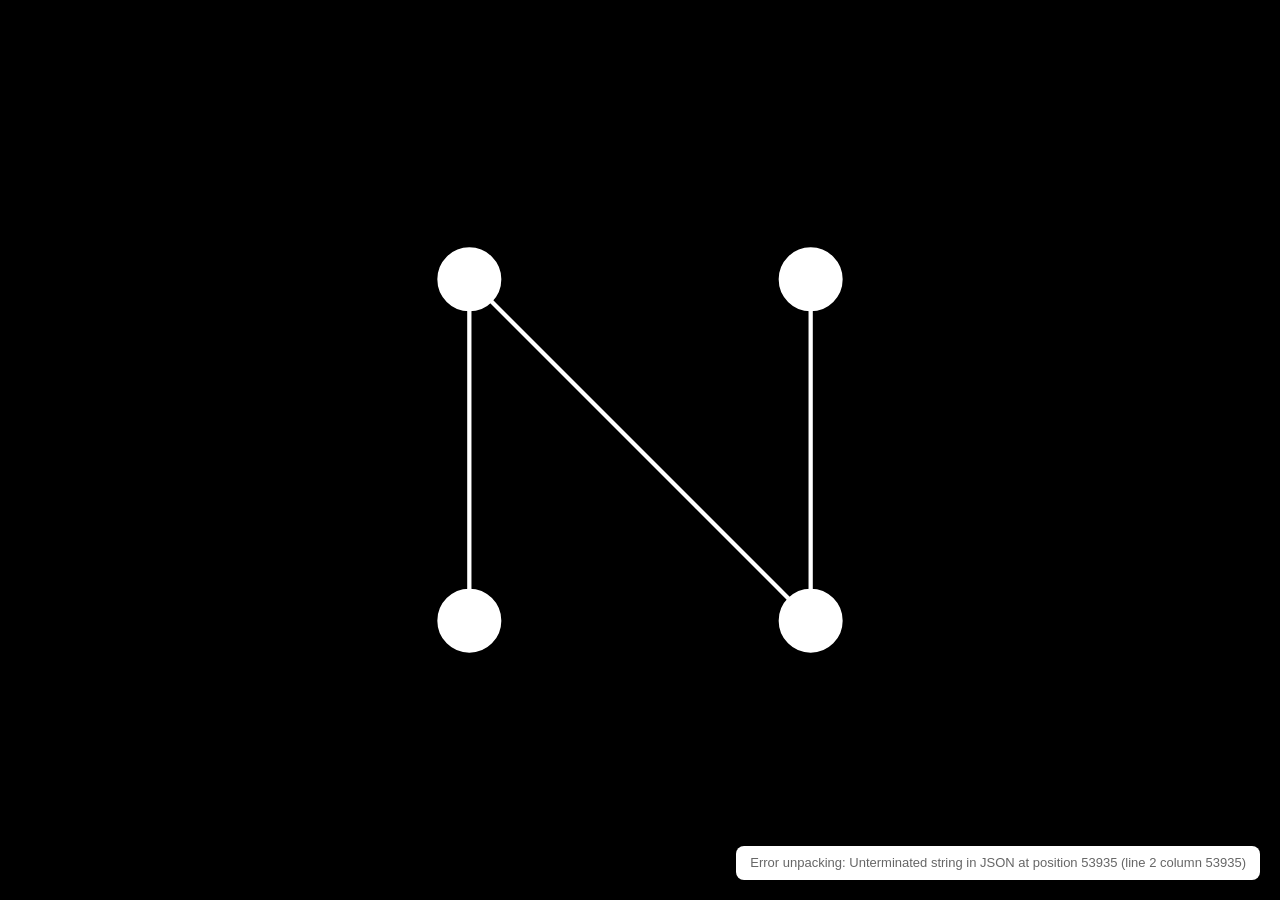
==== commit b5318955: "Make landing page elements colorful and improve visibility - Apply accent color to all step node bor" ====
--- a/index.html
+++ b/index.html
@@ -1,737 +1,187 @@
 <!DOCTYPE html>
-<html lang="en">
+<html>
 <head>
-<meta charset="UTF-8">
-<meta name="viewport" content="width=device-width, initial-scale=1.0">
-<title>Nodify AI — The GUI for the Agentic Era</title>
-<link href="https://fonts.googleapis.com/css2?family=Space+Grotesk:wght@300;400;500;600;700&display=swap" rel="stylesheet">
-<style>
-*, *::before, *::after { box-sizing: border-box; margin: 0; padding: 0; }
-
-:root {
-  --bg: #050507;
-  --bg2: #0a0a0f;
-  --white: #ffffff;
-  --accent: #00c8ff;
-  --accent-dim: rgba(0,200,255,0.12);
-  --accent-glow: rgba(0,200,255,0.25);
-  --rule: rgba(255,255,255,0.06);
-  --mid: rgba(255,255,255,0.5);
-  --dim: rgba(255,255,255,0.2);
-  --font: 'Space Grotesk', sans-serif;
-}
-
-html { scroll-behavior: smooth; }
-body {
-  background: var(--bg);
-  color: var(--white);
-  font-family: var(--font);
-  -webkit-font-smoothing: antialiased;
-  overflow-x: hidden;
-}
-
-/* ─── NAV ─────────────────────────────────────────── */
-nav {
-  position: fixed; top: 0; left: 0; right: 0; z-index: 100;
-  display: flex; align-items: center; justify-content: space-between;
-  padding: 0 56px; height: 64px;
-  border-bottom: 1px solid var(--rule);
-  background: rgba(5,5,7,0.8);
-  backdrop-filter: blur(20px);
-}
-.nav-logo { display: flex; align-items: center; gap: 11px; text-decoration: none; }
-.nav-wordmark { font-size: 17px; font-weight: 500; color: var(--white); letter-spacing: -0.3px; }
-.nav-links { display: flex; align-items: center; gap: 36px; list-style: none; }
-.nav-links a { font-size: 14px; color: var(--mid); text-decoration: none; transition: color .15s; }
-.nav-links a:hover { color: var(--white); }
-.nav-cta {
-  background: var(--white); color: #050507 !important;
-  padding: 8px 20px; border-radius: 6px;
-  font-weight: 600; font-size: 13px !important; letter-spacing: -0.1px;
-  transition: opacity .15s !important;
-}
-.nav-cta:hover { opacity: 0.85; }
-
-/* ─── HERO ────────────────────────────────────────── */
-#hero {
-  min-height: 100vh;
-  display: flex; flex-direction: column;
-  align-items: center; justify-content: center;
-  text-align: center;
-  padding: 64px 48px 0;
-  position: relative; overflow: hidden;
-}
-
-/* Background radial gradient */
-.hero-bg {
-  position: absolute; inset: 0; pointer-events: none;
-  background:
-    radial-gradient(ellipse 80% 60% at 50% -10%, rgba(0,200,255,0.08) 0%, transparent 70%),
-    radial-gradient(ellipse 50% 40% at 50% 100%, rgba(0,80,140,0.12) 0%, transparent 60%);
-}
-
-/* Dot grid */
-.hero-dots {
-  position: absolute; inset: 0; pointer-events: none;
-  background-image: radial-gradient(circle, rgba(255,255,255,0.06) 1px, transparent 1px);
-  background-size: 40px 40px;
-  mask-image: radial-gradient(ellipse 80% 70% at 50% 40%, black 20%, transparent 80%);
-}
-
-.hero-inner {
-  position: relative; z-index: 2;
-  display: flex; flex-direction: column;
-  align-items: center; gap: 28px;
-  max-width: 900px;
-}
-
-.hero-badge {
-  display: inline-flex; align-items: center; gap: 8px;
-  border: 1px solid rgba(0,200,255,0.25);
-  border-radius: 100px; padding: 6px 16px;
-  font-size: 11px; font-weight: 600;
-  color: var(--accent); letter-spacing: 0.08em; text-transform: uppercase;
-  background: rgba(0,200,255,0.04);
-}
-.hero-badge-dot {
-  width: 5px; height: 5px; border-radius: 50%; background: var(--accent);
-  animation: blink 2s infinite;
-}
-@keyframes blink { 0%,100%{opacity:1} 50%{opacity:0.2} }
-
-h1 {
-  font-size: clamp(52px, 7.5vw, 96px);
-  font-weight: 700; line-height: 1.0; letter-spacing: -3px;
-  color: var(--white); text-wrap: balance;
-}
-h1 .glow {
-  background: linear-gradient(135deg, #ffffff 0%, #a0e8ff 50%, #ffffff 100%);
-  -webkit-background-clip: text; -webkit-text-fill-color: transparent;
-  background-clip: text;
-}
-
-.hero-sub {
-  font-size: clamp(16px, 1.8vw, 20px);
-  font-weight: 400; color: var(--mid); line-height: 1.6;
-  max-width: 580px; letter-spacing: -0.2px;
-}
-
-.hero-cta {
-  display: flex; align-items: center; gap: 14px; flex-wrap: wrap; justify-content: center;
-  margin-top: 4px;
-}
-
-.btn-primary {
-  display: inline-flex; align-items: center; gap: 9px;
-  background: linear-gradient(135deg, #00c8ff 0%, #0090cc 100%);
-  color: #000; border: none; border-radius: 8px;
-  padding: 14px 28px; font-size: 15px; font-weight: 600;
-  font-family: var(--font); cursor: pointer; letter-spacing: -0.2px;
-  text-decoration: none; transition: opacity .15s, transform .15s;
-  box-shadow: 0 0 32px rgba(0,200,255,0.25), 0 1px 0 rgba(255,255,255,0.1) inset;
-}
-.btn-primary:hover { opacity: 0.9; transform: translateY(-1px); }
-
-.btn-ghost {
-  display: inline-flex; align-items: center; gap: 8px;
-  background: transparent; color: var(--mid);
-  border: 1px solid var(--rule); border-radius: 8px;
-  padding: 14px 24px; font-size: 15px; font-weight: 500;
-  font-family: var(--font); cursor: pointer; letter-spacing: -0.2px;
-  text-decoration: none; transition: color .15s, border-color .15s;
-}
-.btn-ghost:hover { color: var(--white); border-color: rgba(255,255,255,0.2); }
-
-/* Hero graph */
-.hero-graph {
-  width: 100%; max-width: 760px; margin-top: 24px;
-  position: relative;
-}
-
-/* gradient fade on graph edges */
-.hero-graph::before, .hero-graph::after {
-  content: ''; position: absolute; top: 0; bottom: 0; width: 80px; z-index: 3; pointer-events: none;
-}
-.hero-graph::before { left: 0; background: linear-gradient(90deg, var(--bg), transparent); }
-.hero-graph::after { right: 0; background: linear-gradient(-90deg, var(--bg), transparent); }
-
-/* Bottom fade */
-.hero-fade {
-  position: absolute; bottom: 0; left: 0; right: 0; height: 200px; pointer-events: none;
-  background: linear-gradient(transparent, var(--bg));
-  z-index: 3;
-}
-
-/* ─── SHARED SECTION STYLES ───────────────────────── */
-.section {
-  max-width: 1120px; margin: 0 auto; padding: 0 56px;
-}
-.section-eyebrow {
-  font-size: 11px; font-weight: 600; letter-spacing: 0.12em;
-  text-transform: uppercase; color: var(--accent); margin-bottom: 18px;
-}
-.section-h2 {
-  font-size: clamp(32px, 4vw, 56px); font-weight: 700;
-  letter-spacing: -1.8px; line-height: 1.06; color: var(--white);
-  max-width: 640px; margin-bottom: 60px;
-}
-.section-h2 em { font-style: normal; color: var(--accent); }
-
-/* ─── PROBLEM ─────────────────────────────────────── */
-#problem {
-  padding: 140px 0;
-  background:
-    linear-gradient(180deg, var(--bg) 0%, #070710 50%, var(--bg) 100%);
-  position: relative;
-}
-
-.problem-grid {
-  display: grid; grid-template-columns: repeat(3,1fr); gap: 1px;
-  background: var(--rule); border-radius: 16px; overflow: hidden;
-}
-.problem-card {
-  background: var(--bg2); padding: 44px 40px;
-  display: flex; flex-direction: column; gap: 18px;
-  position: relative; overflow: hidden;
-  transition: background .2s;
-}
-.problem-card:hover { background: rgba(15,15,22,0.9); }
-.problem-card::before {
-  content: '';
-  position: absolute; top: 0; left: 0; right: 0; height: 1px;
-  background: linear-gradient(90deg, transparent, rgba(0,200,255,0.3), transparent);
-  opacity: 0; transition: opacity .2s;
-}
-.problem-card:hover::before { opacity: 1; }
-
-.problem-num {
-  font-size: 11px; font-weight: 700; letter-spacing: 0.1em;
-  color: var(--accent); opacity: 0.6;
-}
-.problem-h3 {
-  font-size: 19px; font-weight: 600; letter-spacing: -0.4px;
-  color: var(--white); line-height: 1.25;
-}
-.problem-p {
-  font-size: 14px; color: var(--mid); line-height: 1.7;
-}
-
-/* ─── HOW IT WORKS ────────────────────────────────── */
-#how {
-  padding: 140px 0;
-  position: relative;
-}
-#how::before {
-  content: '';
-  position: absolute; inset: 0; pointer-events: none;
-  background: radial-gradient(ellipse 60% 60% at 50% 50%, rgba(0,100,200,0.04) 0%, transparent 70%);
-}
-
-.steps {
-  display: grid; grid-template-columns: repeat(4,1fr);
-  gap: 0; position: relative;
-}
-
-/* horizontal connector */
-.steps::after {
-  content: '';
-  position: absolute; top: 31px;
-  left: calc(12.5% + 18px); right: calc(12.5% + 18px);
-  height: 1px;
-  background: linear-gradient(90deg,
-    var(--accent) 0%, rgba(0,200,255,0.4) 50%, rgba(0,200,255,0.1) 100%);
-  pointer-events: none;
-}
-
-.step { padding: 0 28px 0; display: flex; flex-direction: column; gap: 20px; position: relative; }
-
-.step-circle {
-  width: 62px; height: 62px; border-radius: 50%;
-  display: flex; align-items: center; justify-content: center;
-  background: var(--bg2); border: 1px solid var(--rule);
-  position: relative; z-index: 1;
-  transition: border-color .2s, box-shadow .2s;
-}
-.step:first-child .step-circle {
-  border-color: rgba(0,200,255,0.5);
-  box-shadow: 0 0 24px rgba(0,200,255,0.15);
-  background: rgba(0,200,255,0.06);
-}
-
-.step-num {
-  font-size: 10px; font-weight: 700; letter-spacing: 0.1em; color: var(--accent);
-}
-.step-title { font-size: 18px; font-weight: 600; letter-spacing: -0.3px; color: var(--white); }
-.step-body { font-size: 13.5px; color: var(--mid); line-height: 1.7; }
-
-/* ─── WHY NODIFY ──────────────────────────────────── */
-#why {
-  padding: 140px 0;
-  background: linear-gradient(180deg, var(--bg) 0%, #07070f 50%, var(--bg) 100%);
-}
-
-.compare-wrap {
-  display: grid; grid-template-columns: 1fr 1fr;
-  gap: 1px; background: var(--rule);
-  border-radius: 16px; overflow: hidden;
-  border: 1px solid var(--rule);
-}
-
-.compare-col {
-  background: var(--bg2); padding: 52px 48px;
-  display: flex; flex-direction: column; gap: 0;
-}
-.compare-col.is-nodify {
-  background: linear-gradient(160deg, rgba(0,200,255,0.04) 0%, var(--bg2) 60%);
-  border-left: 1px solid rgba(0,200,255,0.15);
-}
-
-.col-header {
-  font-size: 12px; font-weight: 600; letter-spacing: 0.08em;
-  text-transform: uppercase; margin-bottom: 40px;
-  display: flex; align-items: center; gap: 10px;
-}
-.col-header.today { color: var(--dim); }
-.col-header.nodify { color: var(--accent); }
-
-.compare-row {
-  display: flex; align-items: flex-start; gap: 14px;
-  padding: 20px 0; border-bottom: 1px solid var(--rule);
-}
-.compare-row:last-child { border-bottom: none; padding-bottom: 0; }
-
-.ci {
-  width: 20px; height: 20px; border-radius: 50%; flex-shrink: 0; margin-top: 1px;
-  display: flex; align-items: center; justify-content: center;
-}
-.ci.x { background: rgba(255,255,255,0.05); }
-.ci.ok { background: rgba(0,200,255,0.1); }
-
-.compare-text { font-size: 14px; color: var(--mid); line-height: 1.6; }
-.is-nodify .compare-text { color: rgba(255,255,255,0.72); }
-
-/* ─── WAITLIST ────────────────────────────────────── */
-#waitlist {
-  padding: 160px 48px;
-  position: relative; overflow: hidden; text-align: center;
-}
-
-.waitlist-glow {
-  position: absolute; pointer-events: none;
-  width: 800px; height: 800px; border-radius: 50%;
-  left: 50%; top: 50%; transform: translate(-50%,-50%);
-  background: radial-gradient(circle, rgba(0,200,255,0.07) 0%, transparent 65%);
-}
-.waitlist-grid {
-  position: absolute; inset: 0; pointer-events: none;
-  background-image:
-    linear-gradient(rgba(255,255,255,0.02) 1px, transparent 1px),
-    linear-gradient(90deg, rgba(255,255,255,0.02) 1px, transparent 1px);
-  background-size: 60px 60px;
-  mask-image: radial-gradient(ellipse 70% 80% at 50% 50%, black, transparent);
-}
-
-.waitlist-inner {
-  position: relative; z-index: 2;
-  max-width: 640px; margin: 0 auto;
-  display: flex; flex-direction: column; align-items: center; gap: 28px;
-}
-
-.waitlist-eyebrow {
-  font-size: 11px; font-weight: 600; letter-spacing: 0.12em;
-  text-transform: uppercase; color: var(--accent);
-}
-
-.waitlist-h2 {
-  font-size: clamp(36px, 5vw, 68px); font-weight: 700;
-  letter-spacing: -2.5px; line-height: 1.04;
-  color: var(--white); text-wrap: balance;
-}
-
-.waitlist-sub {
-  font-size: 17px; color: var(--mid); line-height: 1.6; letter-spacing: -0.1px;
-}
-
-.email-row {
-  display: flex; gap: 10px; width: 100%; max-width: 480px;
-}
-.email-input {
-  flex: 1; background: rgba(255,255,255,0.05);
-  border: 1px solid var(--rule); border-radius: 8px;
-  padding: 14px 18px; font-size: 15px; font-family: var(--font);
-  color: var(--white); outline: none; transition: border-color .15s;
-}
-.email-input::placeholder { color: var(--dim); }
-.email-input:focus { border-color: rgba(0,200,255,0.4); }
-
-.waitlist-note { font-size: 12px; color: rgba(255,255,255,0.18); }
-
-/* ─── FOOTER ──────────────────────────────────────── */
-footer {
-  border-top: 1px solid var(--rule);
-  max-width: 1120px; margin: 0 auto; padding: 32px 56px;
-  display: flex; align-items: center; justify-content: space-between;
-}
-.footer-left { display: flex; align-items: center; gap: 12px; }
-.footer-copy { font-size: 13px; color: var(--dim); }
-.footer-links { display: flex; gap: 28px; list-style: none; }
-.footer-links a { font-size: 13px; color: var(--dim); text-decoration: none; transition: color .15s; }
-.footer-links a:hover { color: var(--mid); }
-
-/* ─── SCROLL REVEAL ───────────────────────────────── */
-.reveal {
-  opacity: 0; transform: translateY(28px);
-  transition: opacity .6s cubic-bezier(.2,.7,.3,1), transform .6s cubic-bezier(.2,.7,.3,1);
-}
-.reveal.visible { opacity: 1; transform: none; }
-</style>
+  <meta charset="utf-8">
+  <title>Nodify AI — The GUI for the Agentic Era</title>
+  <style>
+    * { margin: 0; padding: 0; box-sizing: border-box; }
+    body { background: #000000; display: flex; align-items: center; justify-content: center; min-height: 100vh; font-family: -apple-system, BlinkMacSystemFont, sans-serif; }
+    #__bundler_loading { position: fixed; bottom: 20px; right: 20px; font: 13px/1.4 -apple-system, BlinkMacSystemFont, sans-serif; color: #666; background: #fff; padding: 8px 14px; border-radius: 8px; box-shadow: 0 1px 4px rgba(0,0,0,0.12); z-index: 10000; }
+    #__bundler_thumbnail { position: fixed; inset: 0; width: 100%; height: 100%; display: flex; align-items: center; justify-content: center; background: #000000; z-index: 9999; }
+    #__bundler_thumbnail svg { width: 100%; height: 100%; object-fit: contain; }
+    #__bundler_placeholder { color: #999; font-size: 14px; }
+  </style>
+  <noscript>
+    <style>#__bundler_loading { display: none; }</style>
+    <div style="position:fixed;bottom:12px;left:12px;font:13px/1.4 -apple-system,BlinkMacSystemFont,sans-serif;color:#999;background:rgba(255,255,255,0.9);padding:6px 12px;border-radius:6px;box-shadow:0 1px 4px rgba(0,0,0,0.08);z-index:10000;">
+      This page requires JavaScript to display.
+    </div>
+  </noscript>
 </head>
 <body>
+  <div id="__bundler_thumbnail">
+  <svg viewBox="0 0 1200 800" xmlns="http://www.w3.org/2000/svg">
+    <rect width="1200" height="800" fill="#000000"></rect>
+    <g transform="translate(600 400)" stroke="#ffffff" stroke-width="8" fill="#ffffff">
+      <line x1="-160" y1="-160" x2="-160" y2="160" stroke-width="4"></line>
+      <line x1="-160" y1="-160" x2="160" y2="160" stroke-width="4"></line>
+      <line x1="160" y1="-160" x2="160" y2="160" stroke-width="4"></line>
+      <circle cx="-160" cy="-160" r="26"></circle>
+      <circle cx="160" cy="-160" r="26"></circle>
+      <circle cx="-160" cy="160" r="26"></circle>
+      <circle cx="160" cy="160" r="26"></circle>
+    </g>
+  </svg>
+</div>
+  <div id="__bundler_loading">Unpacking...</div>
 
-<!-- NAV -->
-<nav>
-  <a href="#" class="nav-logo">
-    <svg width="20" height="20" viewBox="0 0 64 64" fill="none">
-      <line x1="9.92" y1="9.92" x2="9.92" y2="54.08" stroke="#fff" stroke-width="3" stroke-linecap="round"/>
-      <line x1="9.92" y1="9.92" x2="54.08" y2="54.08" stroke="#fff" stroke-width="3" stroke-linecap="round"/>
-      <line x1="54.08" y1="9.92" x2="54.08" y2="54.08" stroke="#fff" stroke-width="3" stroke-linecap="round"/>
-      <circle cx="9.92" cy="9.92" r="6" fill="#fff"/>
-      <circle cx="9.92" cy="54.08" r="6" fill="#fff"/>
-      <circle cx="54.08" cy="9.92" r="6" fill="#fff"/>
-      <circle cx="54.08" cy="54.08" r="6" fill="#fff"/>
-    </svg>
-    <span class="nav-wordmark">Nodify</span>
-  </a>
-  <ul class="nav-links">
-    <li><a href="#problem">Problem</a></li>
-    <li><a href="#how">How it works</a></li>
-    <li><a href="#why">Why us</a></li>
-    <li><a href="#waitlist" class="nav-cta">Join waitlist</a></li>
-  </ul>
-</nav>
+  <script>
+    
+document.addEventListener('DOMContentLoaded', async function() {
+  const loading = document.getElementById('__bundler_loading');
+  function setStatus(msg) { if (loading) loading.textContent = msg; }
 
-<!-- HERO -->
-<section id="hero">
-  <div class="hero-bg"></div>
-  <div class="hero-dots"></div>
+  // Error sink persists across replaceWith since it's on window, not the DOM.
+  window.addEventListener('error', function(e) {
+    var p = document.body || document.documentElement;
+    var d = document.getElementById('__bundler_err') || p.appendChild(document.createElement('div'));
+    d.id = '__bundler_err';
+    d.style.cssText = 'position:fixed;bottom:12px;left:12px;right:12px;font:12px/1.4 ui-monospace,monospace;background:#2a1215;color:#ff8a80;padding:10px 14px;border-radius:8px;border:1px solid #5c2b2e;z-index:99999;white-space:pre-wrap;max-height:40vh;overflow:auto';
+    d.textContent = (d.textContent ? d.textContent + String.fromCharCode(10) : '') +
+      '[bundle] ' + (e.message || e.type) +
+      (e.filename ? ' (' + e.filename.slice(0, 60) + ':' + e.lineno + ')' : '');
+  }, true);
 
-  <div class="hero-inner">
-    <div class="hero-badge">
-      <span class="hero-badge-dot"></span>
-      Early Access — Now Open
-    </div>
+  try {
+    const manifestEl = document.querySelector('script[type="__bundler/manifest"]');
+    const templateEl = document.querySelector('script[type="__bundler/template"]');
+    if (!manifestEl || !templateEl) {
+      setStatus('Error: missing bundle data');
+      console.error('[bundler] Missing script tags — manifestEl:', !!manifestEl, 'templateEl:', !!templateEl);
+      return;
+    }
 
-    <h1>The <span class="glow">Windows moment</span><br>for AI agents.</h1>
+    const manifest = JSON.parse(manifestEl.textContent);
+    let template = JSON.parse(templateEl.textContent);
 
-    <p class="hero-sub">
-      Turn plain English workflows into production-ready agentic applications.
-      No code. No frameworks. No engineers needed.
-    </p>
+    const uuids = Object.keys(manifest);
+    setStatus('Unpacking ' + uuids.length + ' assets...');
 
-    <div class="hero-cta">
-      <a href="#waitlist" class="btn-primary">
-        Get early access
-        <svg width="14" height="14" viewBox="0 0 14 14" fill="none">
-          <path d="M3 7h8M7 3l4 4-4 4" stroke="currentColor" stroke-width="1.7" stroke-linecap="round" stroke-linejoin="round"/>
-        </svg>
-      </a>
-      <a href="#how" class="btn-ghost">See how it works</a>
-    </div>
+    const blobUrls = {};
+    await Promise.all(uuids.map(async (uuid) => {
+      const entry = manifest[uuid];
+      try {
+        const binaryStr = atob(entry.data);
+        const bytes = new Uint8Array(binaryStr.length);
+        for (let i = 0; i < binaryStr.length; i++) bytes[i] = binaryStr.charCodeAt(i);
 
-    <!-- Animated node graph -->
-    <div class="hero-graph">
-      <svg width="100%" height="190" viewBox="0 0 760 190" fill="none" xmlns="http://www.w3.org/2000/svg">
-        <defs>
-          <radialGradient id="nodeGlow" cx="50%" cy="50%" r="50%">
-            <stop offset="0%" stop-color="#00c8ff" stop-opacity="0.15"/>
-            <stop offset="100%" stop-color="#00c8ff" stop-opacity="0"/>
-          </radialGradient>
-          <filter id="blur4">
-            <feGaussianBlur stdDeviation="4"/>
-          </filter>
-        </defs>
+        let finalBytes = bytes;
+        if (entry.compressed) {
+          if (typeof DecompressionStream !== 'undefined') {
+            const ds = new DecompressionStream('gzip');
+            const writer = ds.writable.getWriter();
+            const reader = ds.readable.getReader();
+            writer.write(bytes);
+            writer.close();
+            const chunks = [];
+            let totalLen = 0;
+            while (true) {
+              const { done, value } = await reader.read();
+              if (done) break;
+              chunks.push(value);
+              totalLen += value.length;
+            }
+            finalBytes = new Uint8Array(totalLen);
+            let offset = 0;
+            for (const chunk of chunks) { finalBytes.set(chunk, offset); offset += chunk.length; }
+          } else {
+            console.warn('DecompressionStream not available, asset ' + uuid + ' may not render');
+          }
+        }
 
-        <!-- glow beneath active nodes -->
-        <circle cx="252" cy="95" r="40" fill="url(#nodeGlow)" filter="url(#blur4)"/>
-        <circle cx="508" cy="95" r="40" fill="url(#nodeGlow)" filter="url(#blur4)"/>
+        blobUrls[uuid] = URL.createObjectURL(new Blob([finalBytes], { type: entry.mime }));
+      } catch (err) {
+        console.error('Failed to decode asset ' + uuid + ':', err);
+        blobUrls[uuid] = URL.createObjectURL(new Blob([], { type: entry.mime }));
+      }
+    }));
 
-        <!-- Edges -->
-        <line x1="80" y1="95" x2="215" y2="95" stroke="rgba(0,200,255,0.15)" stroke-width="1.5" stroke-dasharray="5 5"/>
-        <line x1="288" y1="95" x2="472" y2="95" stroke="rgba(0,200,255,0.5)" stroke-width="1.5"/>
-        <line x1="542" y1="95" x2="680" y2="95" stroke="rgba(0,200,255,0.15)" stroke-width="1.5" stroke-dasharray="5 5"/>
-        <!-- skip arc -->
-        <path d="M 288 95 Q 380 28 472 95" stroke="rgba(0,200,255,0.1)" stroke-width="1" fill="none" stroke-dasharray="4 6"/>
+    const extResEl = document.querySelector('script[type="__bundler/ext_resources"]');
+    const extResources = extResEl ? JSON.parse(extResEl.textContent) : [];
+    const resourceMap = {};
+    for (const entry of extResources) {
+      if (blobUrls[entry.uuid]) resourceMap[entry.id] = blobUrls[entry.uuid];
+    }
 
-        <!-- Node: Input -->
-        <circle cx="80" cy="95" r="30" fill="#0a0a0f" stroke="rgba(255,255,255,0.08)" stroke-width="1"/>
-        <text x="80" y="90" text-anchor="middle" font-family="Space Grotesk,sans-serif" font-size="8.5" fill="rgba(255,255,255,0.3)" font-weight="600" letter-spacing="0.05em">INPUT</text>
-        <text x="80" y="103" text-anchor="middle" font-family="Space Grotesk,sans-serif" font-size="11" fill="rgba(255,255,255,0.55)">Goal</text>
+    setStatus('Rendering...');
+    for (const uuid of uuids) template = template.split(uuid).join(blobUrls[uuid]);
 
-        <!-- Node: Planner (active) -->
-        <circle cx="252" cy="95" r="36" fill="rgba(0,200,255,0.06)" stroke="rgba(0,200,255,0.55)" stroke-width="1.5"/>
-        <circle cx="252" cy="95" r="28" fill="rgba(0,200,255,0.04)" stroke="rgba(0,200,255,0.2)" stroke-width="1"/>
-        <text x="252" y="89" text-anchor="middle" font-family="Space Grotesk,sans-serif" font-size="8.5" fill="rgba(0,200,255,0.8)" font-weight="700" letter-spacing="0.05em">AGENT</text>
-        <text x="252" y="103" text-anchor="middle" font-family="Space Grotesk,sans-serif" font-size="11" fill="rgba(255,255,255,0.85)">Planner</text>
+    // Strip integrity + crossorigin — blob URLs from a file:// document inherit
+    // a null origin, so crossorigin forces a CORS fetch that SRI then rejects.
+    // The manifest bytes are ours; SRI protects against CDN compromise, not this.
+    template = template.replace(/\s+integrity="[^"]*"/gi, '').replace(/\s+crossorigin="[^"]*"/gi, '');
 
-        <!-- Node: Executor (active) -->
-        <circle cx="508" cy="95" r="36" fill="rgba(0,200,255,0.06)" stroke="rgba(0,200,255,0.55)" stroke-width="1.5"/>
-        <circle cx="508" cy="95" r="28" fill="rgba(0,200,255,0.04)" stroke="rgba(0,200,255,0.2)" stroke-width="1"/>
-        <text x="508" y="89" text-anchor="middle" font-family="Space Grotesk,sans-serif" font-size="8.5" fill="rgba(0,200,255,0.8)" font-weight="700" letter-spacing="0.05em">TOOL</text>
-        <text x="508" y="103" text-anchor="middle" font-family="Space Grotesk,sans-serif" font-size="11" fill="rgba(255,255,255,0.85)">Execute</text>
+    const resourceScript = '<script>window.__resources = ' +
+      JSON.stringify(resourceMap).split('</' + 'script>').join('<\\/' + 'script>') +
+      ';</' + 'script>';
+    // Inject after <head> so the DOCTYPE stays first; prepending the script
+    // would push the parser into quirks mode. DOMParser always emits a <head>
+    // (synthesizing one if the source HTML omitted it) but may carry
+    // attributes through, so match the full opening tag. slice() rather than
+    // replace() keeps us clear of $-pattern substitution in resourceScript.
+    const headOpen = template.match(/<head[^>]*>/i);
+    if (headOpen) {
+      const i = headOpen.index + headOpen[0].length;
+      template = template.slice(0, i) + resourceScript + template.slice(i);
+    }
 
-        <!-- Node: Output -->
-        <circle cx="680" cy="95" r="30" fill="#0a0a0f" stroke="rgba(255,255,255,0.08)" stroke-width="1"/>
-        <text x="680" y="90" text-anchor="middle" font-family="Space Grotesk,sans-serif" font-size="8.5" fill="rgba(255,255,255,0.3)" font-weight="600" letter-spacing="0.05em">OUTPUT</text>
-        <text x="680" y="103" text-anchor="middle" font-family="Space Grotesk,sans-serif" font-size="11" fill="rgba(255,255,255,0.55)">App</text>
+    // Parse the template and swap the root element. Scripts inserted via
+    // DOMParser/replaceWith are inert per spec — re-create each with
+    // createElement so they execute, awaiting onload for src scripts to
+    // preserve ordering (React before ReactDOM before Babel before text/babel).
+    const doc = new DOMParser().parseFromString(template, 'text/html');
+    document.documentElement.replaceWith(doc.documentElement);
+    const dead = Array.from(document.scripts);
+    for (const old of dead) {
+      const s = document.createElement('script');
+      for (const a of old.attributes) s.setAttribute(a.name, a.value);
+      s.textContent = old.textContent;
+      // text/babel scripts with a src: fetch and inline. transformScriptTags
+      // does XHR against the src, but blob:null/ from a file:// origin is
+      // silently dropped. Inlining makes it a plain inline babel script,
+      // which transformScriptTags handles unconditionally.
+      if ((s.type === 'text/babel' || s.type === 'text/jsx') && s.src) {
+        const r = await fetch(s.src);
+        s.textContent = await r.text();
+        s.removeAttribute('src');
+      }
+      const p = s.src ? new Promise(function(r) { s.onload = s.onerror = r; }) : null;
+      old.replaceWith(s);
+      if (p) await p;
+    }
+    // Babel standalone auto-transforms type=text/babel on DOMContentLoaded,
+    // which fired before we swapped the document. Trigger manually if present.
+    if (window.Babel && typeof window.Babel.transformScriptTags === 'function') {
+      window.Babel.transformScriptTags();
+    }
+  } catch (err) {
+    setStatus('Error unpacking: ' + err.message);
+    console.error('Bundle unpack error:', err);
+  }
+});
 
-        <!-- Animated travel dot -->
-        <circle r="4.5" fill="#00c8ff" opacity="0.95" filter="url(#blur4)" style="filter:none">
-          <animateMotion dur="3.2s" repeatCount="indefinite" calcMode="linear">
-            <mpath href="#travelPath"/>
-          </animateMotion>
-        </circle>
-        <!-- Glow dot -->
-        <circle r="8" fill="rgba(0,200,255,0.25)">
-          <animateMotion dur="3.2s" repeatCount="indefinite" calcMode="linear">
-            <mpath href="#travelPath"/>
-          </animateMotion>
-        </circle>
-        <path id="travelPath" d="M 80 95 L 252 95 L 508 95 L 680 95" fill="none"/>
+  </script>
 
-        <!-- Node labels below -->
-        <text x="80" y="140" text-anchor="middle" font-family="Space Grotesk,sans-serif" font-size="10" fill="rgba(255,255,255,0.2)">Describe</text>
-        <text x="252" y="145" text-anchor="middle" font-family="Space Grotesk,sans-serif" font-size="10" fill="rgba(255,255,255,0.2)">Iterate</text>
-        <text x="508" y="145" text-anchor="middle" font-family="Space Grotesk,sans-serif" font-size="10" fill="rgba(255,255,255,0.2)">Confirm</text>
-        <text x="680" y="140" text-anchor="middle" font-family="Space Grotesk,sans-serif" font-size="10" fill="rgba(255,255,255,0.2)">Generate</text>
-      </svg>
-    </div>
-  </div>
+  <script type="__bundler/manifest">
+{"2c3bf7c3-545c-4afe-93b7-0eb82d9974f6":{"mime":"image/jpeg","compressed":false,"data":"/9j/4AAQSkZJRgABAQAAAQABAAD/2wBDAAYEBQYFBAYGBQYHBwYIChAKCgkJChQODwwQFxQYGBcUFhYaHSUfGhsjHBYWICwgIyYnKSopGR8tMC0oMCUoKSj/2wBDAQcHBwoIChMKChMoGhYaKCgoKCgoKCgoKCgoKCgoKCgoKCgoKCgoKCgoKCgoKCgoKCgoKCgoKCgoKCgoKCgoKCj/wgARCAQAAwADASIAAhEBAxEB/8QAGgAAAgMBAQAAAAAAAAAAAAAAAgMAAQQFBv/EABgBAQEBAQEAAAAAAAAAAAAAAAABAgME/[base64]/xkK6GjRLkZj0ovbJC+bozR1bVmNWaCLvfsONqizOS9VZheujEYLG05bNPO0UC2qkBqtFulZBAOt2BsXu22CznbYse2wuzk3hmNUa5Ba9ShaFZsOnnxwyjJyGBhUpgNql1qroqc6glQCYUdiYiiqwpQjWr0FGZqkHkdAsaS2YGHWTm203oVdHamEqWAMsbK5BzXZ/[base64]/lWddGEa7tcmpX5866ZFkG5dyONDo0FnIEKqa39Xg77nvnyS1ekXIquzXJI08xubNoZMnbebo06V5NFpZNdJ5rN6fjTKG5H5t0QKb0smbt/[base64]/PqO0KaHqyPxWqea4CepGGhhZLiaIipdJpdrVyXbJVFhY2DcGNL8Os0NxusaFUuPB1ebnNnmvMMCotw69Mufr4rpu9WvUJqysOVKuVCSQ8JrU/ldjcbZWNzXawAiapmutnG1co19XA0HC/[base64]/pcw2mckD0V0teqEtYuXM0FWGpmeSWRJmVsxA6M/[base64]/[base64]/RGCQlSVUqQqrqB24t1miXNZqXCpcKl0VLhziaPPSbdapmizLNVVkHXUvPy9DELKKTWYubDgd/gWTt8DvGgbuaU2l5hnmXJsDIWY4V3sZNrW+fz+py7yq6fc6tefXNyyqbklWiwJJRVRRjRcqVdVcEGgbAqSagnaVbzucs1RMs1Qy1roy1roy1royDsowzTnC34toYkJKuqqSFVdA78O5NMqazJISVC6kJKhkqq56hgWTrWe7dWIKqXEzu5xqvE652swmunzvU41Z/[base64]/[base64]/O6o6lqbLcklkkJJKklxVXEqSVUuiquFLNZTkuCKrCkhKuFXIRLkJiA1yMPMw1llqxszw6CY66Y1TMZoHK0F+XSqQNUtgSZNa7lgmOY5iQO69bozvUbExckLuiJRQG5AIVgHLKq6KKiBFmE4/[base64]/oPP8AUy3lkZLeNqMzQ7E2xe7G5cym1W68rBoJyw1mU8y7S2t2jlOt1851Gx6m6SS1DBp5kyuPTiKdQKbc5GiILQqO60ynJg0BoDYp2ggwc7Fbk3LSA7A4Hf8APrk73B3tepvO+BISMvB7/DAs7AtlixcIpkYLjILpsB7nG7B5unZq0psJViaUazFa9c8DsdXLy5rnps4Rax6F/[base64]/ZLFmzNDJmB59ILZSjNJrzku0G5zk1KflSiU6IBJt0Um7DO2qK25gHZbGyyKWbCb+URumRhS2JJdPSZnkSBShbKIS7BF6RIStW5bbbYZSIbUzJCYZrZNVcdQqmwXTaKpwi7fBFkQsXCJ6fN0StEVZ6tBK1PKq9Y1ptNm8+ZJroTn60F0yr0tHP0Z1rvK6M/[base64]/[base64]/[base64]/RwsW1Za2Zs3HzPT1y35a+pz+fRDlHFBoKKmpWaAGNZ7dLBp9RmJ0pd3QLQIlaxjPGaDKG0VzB0edUtRhqMKJ2eztkh3OIU5VE/[base64]/0+cClbgXYQ40FTBC0NRrNGnE8bQkhypHO5vog5b8+rbj5das5FgMiiGVooShQHVHqyNlW/JqM69ykyW4KC2itLauwSq62a8E53sJq5MS4remWuDbWyS2rhdWcmZ4QeIvJsYHp4tq52wYhFuAKyguDUQqyCMWElWxDoNd0DZZ4VxTrl0Y/[base64]/[base64]/MmpJJmrK7BlkCVSQbplZzdcgMuQ7Ypnr5LAlaiYasaes12CxLJZLXZvbmdqXYEVRUDdiDJRKuRV1Sy4ISHLlAwdi4zdNQCIqErtKuiqmLg6Kuw7z0umItHippVUArO1GLo05H0V0o1FkKza/[base64]/[base64]/[base64]/N6pDhBcpZLFLGrQ8T0evzEkld+KpF41amGIqwlsLoESGVkG7Gas+iyoJBHCslFKqXYF1RLqgkuCM7ktlKwKkuAoajRnsK1XLotLNRlgZYWFhKNGa2oQsGAVIIlcmdEYHFmEoiEkoylM3c3ZrL+b1lY1zXbmeT1ccewJx8/oV2eeLrBqcwekaYA60muO/[base64]/[base64]/SF+btLql5vK6/[base64]/cnj3jrnxacmwhZQqmCLFg0FXRKuQsGLrsS6gYUJLokVBtgRXO6HPzupcz1CjpAW0bEixdz1OP0ud05Muy68wsxIYWNkKyDYLJVFrKRZjdFLEKAwCxhcEoG5RQnQFSotiyVzc7dZdKrSCxcVKqy5YgYdKMa7e3l9Dj1ODUcPG9SkdMzujhTRNWyU/Rec9Dc6Kqa5o5HewWc1gjTBkiCdCAeqhq6IB0dSikDZQq5RIsgikF8/o83O7upnrLqwRIUUlydZaoG9eDJZ9edLYIFGuU9GPRRLMSLMSS5B2Mo6qy6gAiYxYnRTVsINwWJiVLCVrEMsea71GDVgS6ssCAQLJjWnqcjs8ulUa83zRCc0Z0edwpc1ZDYfV5O/[base64]//aAAwDAQACAAMAAAAh9/FKNRRVUKyPaxNzyjGDuEe+1iPC30Wc9tHdIkud094RrV3srG8NVJBBXqp7D/TYqeNRP+/g3HzKROQQpbEPBHgZZFxNFpa6NJN5BJdxuD3VxDxCOH7a1vq+glYMmoNnHoQQUqp5PBZFm84CePVzdNY3X7dt2ZtX+FtJGVA0oF4TiuOywZiDnP4nNq3aIKcQ9V4UvmknONIFX8vuDne8wFwb9lUWMbXdx9D57MgW+pVIo6qfW/DYkw2IICww0x3lI93oB9rklwra7/oaOdzGxqfvX1ZIuGKy8D6vJfPeY9Ghv2k8z7MdGUpgElbaMcl1kshO8P0/1b3dSQyOJzuIKT2JlB2XEDYWueHOZN75pwrl+tk6YCKRU5gv2GMF3znP+GKnnv8AKqXQgHopTYtHvde6JL/jPqWSfiIGKepNAD6y9T85y2WgGN85Z4fG7iELJ+Hoy+E3tfPJ2XiJNmKCGF5NYst1552wz5YUqULikMGes7upt3BbOaTWfVIQsPZlQzIPL4jswsqyEPz086owfdVWV2RTYxmT9+3LkkcYdqxA7pIS4/[base64]/70l04LsDYtZgQOkRT5y8xw987EaQaRf3eVETlV47UZmbyw86BACc8RovZodpDYf70+5wzfRSzYAYCQaQZQdYqX0x8eqUdbTS3Q4iVtjWeQ59/OcUJUOzedeVdxJy0UU5UbCeufT4+arHZfccGwykwmWdBcYSbTT/gz3zcadSTSM4wwwz3SbQjYU225rFBuZQ8cUg8nY/OZTfSxlIeKL2mYFhStOSg8w96afVny4mpsTH9xLBf1OsO8ZHvZXZBhc+Xi2i0dVaalfRjjOm7YeWo5zmpj5hg3yHybhes/VymaXU7bCaYQD9PFLuDL6csMYZVVaRhQzslt5sANgz0ftF30dYmYdS8z14WQBID/AFrIjQNnHHmmmUHzA47aauJHQq0ar608zW0Il0WdeaOEYRQiMU8yohj01n5tVnq7P3yo59R/wjpgPtO2jYgM+ziIKYboRebVeoNzYnX+XD+prycMuCV45+e7VZ+TyMfQAOwNX4Z5I5wD8tqf6NK7Jv3qgCQ4Tu0zupa8oEOS4PS6oepVu7S8cZ7Fb71C6RmP8wa6WOcBKtIurg/8Cg6YuNFzxQqKUGAgrN25WNtOOc+vTU6OEr+/+1iGQL5C0iPSFuWeaODsYUkbyczQIql5b9Nu0V98iRggWBGBAI9cd3GxKXVPu6XA8Ns/aQKilnULks0qhzzQQhyRWHZi+WQ5nIWQgJiyT/[base64]/OWwjBTaLlP/TAb8jLulzVzB06+P5mPe+Uik9ZFUf4VVDKj/FQ8bhTkdBfgpcpGCkKCG2PR8A1hGx/vuz/R7ZBk9qF4lnouCw00vSQjTLGuw+EpXowxudyDsvZEQrA3HK4PvPm0Os5Hqww0mimHsKbEewmwXDKWyY/S4OLaqElugBDEgesrR1/Opfn/ANf1hcxqPokJUfR4LweUklCpd24QTNUCkZ/CvmW0RH4Dd8yb9M11OTI3H3tRS6tOw/0CMhGz2CvDlAFLa8Eps5CxWu4RzVgs1clxuCsfuvVsPjoQH+D6Lq1OjBLD6nKf97+cH9os57DhjY0KKgdxYL0B9okq+C5iMo9if6Nwl37dtFeM2WQsXTHQczpzr7L/[base64]/Z0USfgH38ottcUPMJLH2TbvehDzPLKUlP8AYoveoTk0n0Q/D541AHnEbHqZsDAD4Rn+fsbG35LJTilEjXcN+QD9PurkBHxzJad0AEH8GCus7mZ0Gf2mi+Stl+8BTBD2p7u2DspBPePL1xf8jhD4/vi+o7POW+ElMu8pDfDNgknSN8opIS3ZE5Bsbm4DRoeJm/SgdQzawKOHMWZvjQ8JecStSr5TGXHnlW0q7bXxshkQVMOb/wBXRImWBFIPXjNF1LwH0Qk3j4P2t91ttYEoRuWaQ7eoe7HqGhnZHwSWt1miqvyQfyrUTXspXInUHHHCwsNSbM8XxZRMkNcLriKzxCyVFbm+rvjM5DjEkuvhf4CKpEf1H/BsGbpPlj2ksDMAU55bqK15RNJ8pbYd6ZMH37oqzAAwM3kkBxdwhOWoMFYyF8+tPj/Be7PQGzXVfSjvZzynslf4fLF70FwY8OMh4rDoD9MWzEXskPPpYaiZrvQwCJAfvj9SvJQqAQd/F6AMc0ycnrBEr0cFMYVOt7FKGS9BBQ77AEQhaZSEtPo0Ea999sk8A4+Ih4hKDE4REhSPzU3NQQNm28WU3mpmkXli6E7W7gyeg3PKQML8DvTnuri3din5i23ksbtKuQTeTHuNES92VG3lL1/ed9k+Ws8c7r3jDrspDO/ZZSMcxHMa2dJLKRwfF6NVqCLnjsXVEQUoEUAMrL/b7vkNPkhf3lOWaea2kb+zC1zucgnuSEEptFzHVx6bAScofbJD+oKBiQdgC1J7m2zGACHYvCRqjNUo1UpLOM5A8LSJUAs4/9oADAMBAAIAAwAAABA3Bg1iXBC36KKMcf7Ukh1sgYOTV/f6X+OhpYzQuzMhks2dfNYQFFTEFzSkJkLefE7rSp6aW9Zg5hEQWG9DMX8OcJsjRBlkfJOcaDTjSRFAG3GT6km1QC+Enxw2Az830DlXE0yBiXkQN8evLdHYjCbJ+Zv6C+1AtR8S2xauzRkgEJPrzqj9vCy1+8Ce2BpEpSioeakN0KNezNeR1btyYTL/AJMES3WGvJHNgwvzvNDhPZRQsoURD7CCeeGyvrxzNlubxM03CN0n2/vEV2QlOFWe7MpQFD/uuqHzo7ya/TYFJuImYKbvC+doowBKYX5xg6ZAh7kGQGzEn1nVt6r/AEiu26AcGBW0qNfXUqXA7HWIb3UsvuFl7lwBEcPNCeLWcFXVYbxGlbTqBt7BGOk0s8cB5aDwVaW3LyA1NxU3i/KIETy086fVRQ8HmWkJcV1gDVP3uAv/AGOBVEOIuJcyNbP54eahkDs5PcR0XE3xXamO3z1PbiV/JxgHLy14g85TJCsCLrcef9nu0Hsqf/WmF3279dL64d4+B6TjKPabv4wtAx0OzkFDFxx15I/r/Rx766P/APf7HqaRROTlfHcRE85jRjhxJXxUdkjkedHLJx4U6egMg/eG4g8w5M83QQRkgwrWV3qDXPBIYaZFboTuJ0tU1po5QfgAIvCrL9h5RoL24RMtyNZETM7iloO24vfnBfY+D+dh/fjbuNgkAxitB9Vp9SxipaRkDe2PgiaHUS6byxr3z8lpKlz/AD4Zz/nobLxRrcTdaUwhw48F3/SwJZrYyWkM5657530f3aUe/X02swm5ZhLNs2ZQcZPvExGVkoXukjW55VXN06wYVS/FlaC828z/AMsxt0h7yK9Md/fl02TbO9PLbPzp6yTHmnDkefv04VuPE2+kmbsTtfDbikB+/wDxGPooSTy8GtDJ15aNeJpbXeiy3iSbjPP7/pbH4DfKw+NcPoXqnIgwBn59sovxXjqAdskJr4sTDg2NK7Lr3R/HUZdzFbo8xPTPDBJ4sctDPijPbOJdlRoP4wyaUs7lLz0K35nbAdw+Si/pOhDZl/1MlVNUECzT0OpgDrNonXHp/rbl6ohj9Nvr56ECqyrKYieIOFnPWpE3BKK2g0Mc78gGuLUWIvvNtj3nfNx9WLtM6Cx4HQTumNlcpp6/Nzri0kp46nPf64KZ/[base64]/1GJ+yvMkrQj+IFpu4zbpiVFniqi9i/HvT0xmb1RKq22YEVfDHHOKNTOkFecyn8dn19GTLF0cnTAnSg/rwtUSbQzzhYNlPE3u5aAW+aXVsNZMHlcvglLFHKKPhJZ0E61Q3SGoc9GUuk93QhZF4puurra29W5cgTDznUimqJvJK/qNvIQJf+ODfOaSl3jolflyU0/iMmSva1aTbK08QJbdKn1sSXWg6GpiDP0k5Ab2ab9NU7UCW1eKPNMcUGddu5jDjfvCyQMlt0RkQ/EnZRmLreo3W0pyKtOZF15cPpaEm+cwh7lCovncbt/wCCG/Myg+udOikzlnJ3AgjTWbZz+1wRmzzjdSdPa0XQTdpfxJHS4BhoeOn48VJvMMKs/QHP9FJxjgetw+oMiPFQWsPk+KQse/I05Ezw2P60tK5I5MHH0KpoNvj2Udl6+XXPKES3gLPTOgZ7xGLYcRedspypPHFa+wPJALoV1lZfXeAjo26J3Y9zSCaDayULtdKFsnyIoEAu69U2GvxeCKegvcnW049HR8IgjSsO86mXw52ntGmIYrKvPv8A9o95FgQdiPFJ9IJ/HHidvNNVIqnoqgqETiMiZlKXoAmrvaQ2U811ulijtZmDHczH61W+iSEFJYefTnduW3RIxLbGW9Cm6pVtYVwV12+Z/s2xXVYL1gdOvhmdpKfKi3HgxTHQMTn/ANwGy1jScSDsOerA7qjTnoglIxZPWrIY5xRsNSosd2GhG3j7w7MyX+Xii94Xi2BoTgryZD7xYEF1r+9Hsx53st63smmB1cI19rtqCgebDyyzRmIVHQNOK6ggZer/ANHWHP7bf2xvHOUbfAqqfppMEJnIFpUydbKmhfH5LLXFP7ssT+0m383oAcs/HfmH/rxr3wmA988wyc966vieFxxVk7sUqZpGdLqm8O1sMZr9EFBav/OCKjy3btpfhLlNh94clCdPpCkadhTXTyFJ/LBH5WLN7hPWaisUkt18p7RSObHMZ43ANSkGD/gbh001zImkRfoc2PKq93iqUEBW693/AKycHLn8WdHX4DMiMwcqU4XzoTX3T/iZb5HEOUVfD7eMxAhoEr86l5tp5NLrcct5rcslJMa1gFp+quLpRSR6n2bR7xmI2lfhCVzkA195HSu0AcgWQ7ZnPEgYQbsbBo/9T0mDZ37wKb5xRmlfj5zMeaX8Nf0kHWGDyDBHReGyyKvsraZmL80vWdsckP2SESOhNn4OkL7UZhDv2vWiK4mipVUojZXIakCSellOhwY6KhRvZXYO1Fubo/0AXauwYnX5AmTnP17f8hVb6g2QXjRSQH/VFB7h54b75uQD5ARBdz5DlNuxL/OimtiNBpT1IBDzZICREFGj6991c4Fb9CRmDggY203eDBcJryDJ7lIt5FQs+TMHWKSSIFYeFb4swrNsq5XVaNEgEsz2w58D+tpE0Cm5K4R/[base64]/7qAdqBsYEw/8QALBEAAgICAgEEAwACAgMBAQAAAAECEQMhEBIxBBMgQQUiUTAyFCNCYXEzsf/aAAgBAgEBPwBtl0JnhC8fGavRVEJWZbMb/pk/Zk1ujo/oinZY2xvdEZaojtl0KRkdkVSIx0NIQufDG9GXNUh570R2LQ0Udf4Q/g1x1EhrYkVsSoSv4tjQnbJPqrPcvY8iHdaIYG9svp5RHexIa0Rx7HF/Qri9j2OVEc7ciE+zE9DIrixk8lEslxPL2dSDL4oieGXoWxI60dRT/g8gn2Kr4MS/oxQ+2OKEtGOFuxqhZooeRT0hKhNHgaLJO2WZJdvBixJRsi9kZFCQyU68j9RFIUfc2LETwOLtHTQo1xexJlVxEUNCjsUSkRlKOxZLIZnEWez3WPKe6xSsbOw5ksqML7yZjVE3qiNLyKaRLJZFlmxJjxocbVEcVEpUqIf0WRIjki0d0d0Zl38H/GIR6qhMaHDWiUaGR8kI3scVQ39GONi4oogvpkY0xItI7aGxF74dcSienjROX0jq2dBNJHuQRHKmPIdnITpcMcmS8Cl1FJMhQmi/imInG0SRiirtnuRQ8tl7ISF8FGyaoSOjIocWLSIlktll2RlWhy2Wyal9HZryP9mQVLi9GObENE31ZH9iUEyOKhqjs4kJ2J/FPjLHQpMRFHSiEVRH4SlrQnfkSKsSYkSFdn0W6GJEiL2JIZkaLSEzyJOiMROh7MkLMfiiRFjiKC+ycepjyXriuUfRON+Bemb8jw9fBCDs34YoaFEXK8lbE6O57giUhMsbLG1Q2RghIfgatkYJMTS0RSHo70RkmdqHJUR8mmUhGjIlVGKKixSR2R2QxH0RpHZDouh/0i9fFRrYizyRhZaiSFxYqaGqKQmIaslAkiKvh7JojobJv6IWlsjMckPIJslZGP38OwmWX8LMfj4/RoWyKSQ514G+G0vBdlWLXFFE5NeDHf2McRRGNUNtsSoWxxJTSFd2irPsbpDkRlfwoXN/CCpfFO0Mx+Ryvn64lPqY3qxyvhyJzpaMcu/[base64]/JIYvhDz8lok9iimJUOKG/4UxIiiZRkkiMG1ojinF7IWhWRZoYiiiuaKrjf+BDF8Iefk/AnsXDexLZoTEySSHX2S6R2P1sVpIWVSV0RcX9DqtDdCmKVlotHZHZFotFri0NoXzXC4XEPPyeRNHuNMhls7CYmdlxAbMrrbHk7aRHElIjUUJpljaEtf4W+GLm/ghiHzDz8pRrZ5Ir7LrYsiOyFJWWRJE42iOGhQJLRGSSJ5foxzbZF6+FFc2WX/hXCGLjH5+TgmqPbo60hvVCjb0Rx6I4jrsXgfnluiVtaJduxPE3tFNeDHNkZWX/AJr5Q+GLiHni/hFP7GuJxsUeopXoSpFD8cVxMU2x7Yo2hY0e2kNtMWR2Qevk/wDEuEPhEPPFifMaaGrQ4kqJIxxa2La4lzRKFixihsWuJMUd7Jw/hjgxQPbQ4IcKKH/iXyjoboTRQhmG/sUtn0SQ7sTojLRF2yXKGUSQk74cSiEOxGKXgoSKKHElAfyXK4XwRkn9IhNrye8e4xSbF6iN9UJaF44arY6cTGtEI0P5UJfCEUl8a4oyR+/8K+bjscWODMSKMHp4p9mUPwLyKNoUNEY1yv8AA3RhXeViGWhO+HzJWhqvndEWmN8Xy3SE7YmSkRm0e62RjR4R7ieilRB8L/G1Zjj1Q3SJ5x5mLOyPqCORS+GRffMnRGV8z8GNyRdnhHli5bpkZI7pyoaKotMkhQ2JaIKhMsY+aKKK5ZF6Ms6JFliYptEczI5L4y8Sm4sTtbIrY5fR5JeCKJa8Edoap/DJsi046MMf2HpDkJUhO2OJ9EGVwyuXwh8ok6RklY0xpll0JiZjZFnqJ9aFPVksi+xSIOhq9iZkydUYsrbE2LOrocrFxlydTIf6q0Ql12RydjRdkIux+BqyMaEfQ9fN8omrQlCIpQf0SxQl4JYmmY/T9vIvSxH6dFOBFmTbOuzNh7MxR6+R19CWhE4XEjj6km4rR0r9mRne0PJQsiejPH7GkzItUiE6XVmFqKJTTWjFZGNElxEr/BQ1zkn0Y8nbGQSaFGKH/wCjJmUZUPfg6WdWiLXZ34LjVoeREZ2SWhutM7KIib6rRHLGtk5LtotPQ6So6a0fWxXZJ/rsjBVo9q3oeGpWdLejrTpGLJ9CkSYyLo7cP5L4eoW0yMqVM3BnvkMj/wBmNuTtkMv6f/D3kSzfw7NRt/Y5twRN2Ym7FInU2TgltHutyoaTRLDa0Y8SXk6JI/WQkSf0PF9oi3VMxXFbOz+ianZj0qY0kYl12yMrJto7RFxJ0RzpuhNP51x6hWh+ERm0Ra/hkl9Cmlog+rJxj/CPRfRKXZj1FCiRtM6tscN2LeiWL97JxaWjEpVst3SGn4FjRfVHYuzoKNHahz+xJPY320RWimnZ7l6Fht2RVIY1YsdMU6YsiLOxZKVCkWWZfAlaOhHE0rFjvyh+nTY8KS8DjaHGjrRl1SIxtHQ6tHk6lHR2OP8ACMKdscUzrR0scEKKHFFFIapmSL/8SMKIXWzoKBFEnSIZe3k7X4PJ0bOvViYtbO5pknRj2ihpnWlojpjarRKVaFIUyKRlSUuOifkUUhIaE90OIos6ktDeiLEyxDgNWKNDSJRFVHVM8krUhyojM8ntohBROqNCiOKMipCtiSQyLHI7s/2GhyYps8HehZWSdshHZY22yJJCiRjR14cbFH6Oh00P9PJB2UdaOo4DQ5JOheDsKOjqTbj4IeBx0daPoZGTsbakZIt7G9EfHDkvCE9CVmD0ajh9yRkX7tEkRa+yoklEihRPTV3qiHp45pdUieHo6Ko7DYuUXQpjlZSfkjFR8F8IY4/09r9rQiEKZCRIcWQk/A3RbIso8MnH7FuJWhSErOhjg72emwPLlUETxLp1R6jWQjUx4R4WLAe11ROSWkelf7noIeZH5HD1l3RLYtCSZVDLG6Q5kUpEsijo8l6HossQ42Qg0+Izvydn9ClaGtEESRWiVrwQlol5KtEdKixvZHyUQi3pI/G+leKPeXlkmfkoPHnf/shOnZHMn5O0R5IoyZWyTPSqUsiUTFjWOKR6nH7mNxJ4pQf7I6oSSGT/AKix/shQojChxTEIWxLmTaIbJC/hQ9Mi7IxosbGxSJmOR2qRexowely5n+iMP4uneRmPBDGv1VEXobPX+mXqIa8ocXF0yMqFJEpDY1Z+I9H0/wC2QihxWROMlZm/H/cCcJY3UkPwdtFtsixyO5247HfZ3o76Mcuw1ZBUNH2VZKFkI1wxoaGhO9C/VnRz8GH8Vmm7lpGH8bhxbltkYUqWkUS5Z670fb94DjRQ0JHovR+7K34IxUVSE6LMf9HRPEn5WjP+PjJXj0ZvTZcP+yEyKtFUNX4EqE7OxSKVkoWtEIdeFw1RBnkquLriR5Qk34PS/jcmf9npGD0eLAv0WyhaLE7H4H5KGjNJQRk9PHI78E8bg6Yz0+Dvt+D0/TrURIaosh4GLY4pjjqn4PUfjIS/bETxSxOpIvQlRR4FRJPsTVbIyLFMXE1qyLdkR8SVoVobMcXN9Uei/G48X7z2xLt/8NIbL48GiTEZJqCsnNzdscf2s9ZBPH2I/tJI9qMIKKIyeN2jDmWRWVZLREasjoXDgZPTwzLrM9T6CWF68CXXRQ42daJDi2KPUqxxoXEo9o0Y4aOtFllkkUfivSr/APSRBK6Gyxl/CY8qirZObyO2LHZ7Y4XpmH0i9/8A9E9aKMcnjdoxZ1NEtsXCXCLKMnimes9M8c+y8DlQsh5RRSZRTRki34F4F4EeBskjqiqPBjj3koowYVjikKVMcxzoTscf4eBcSJxsUCKoaHEqhR/[base64]/JjlSHtl0YJ3o/LxqCmKdiaZQvgzEtDdmUjpEdI+rF+x+Mw7cyTpEhsbLQiLGzsJ/Bq+GrHaMc70xrhcs+zGjLsi6ExmF0z8hj9zA0RieCUtCZHmRHwdqH+2x+Bfwk60RVeD0eP28aTMrGJj4+iDHLhIqhDLobE7PI9Mi75YxeBqmYtmXTFti4g9jSnDqZMbxTcWJ2JGkKO+Wj6HNMx54+GPLBkMkasnmi2ei/78qgjwjI7Hz9jIcx4ZWh6Ps8ClZJUQZYnw0J0SIukZZCFwjE9Ufl8Tjn7L7FJryRmUn8uw5CZbK0fgvS9Mbyv/AMv/AOE3qhtlJ+B64YiOlwkVwyySF5LF5MgmKXOeco+CNtDF4J+RCdHkS/phZ+ah/wBCyfwln/h75D1SR/yIs9+IvURTI5VN64Xo4n/DiL0cB+kgYvRRnJQRjgscFFfRNjZ2ZpjVDRDehLQkLixvj6F5HkSdCkS3EsTIsocSiQ/DE7EItRLMLpmfGs2KUGSwJOmexE9iB7ET2In/AB4kMSi9F6+P47Hvuz6JjaNH/wALZ5Mf+wtCFw2WNnY+yeByn2NFWiUeExSpDyo7JjH4ZATL/hQiDpkHqz8li9vM2vD38kfXwSt0jBiUIKKJE/I6KS8fDDuTGWJljfwi9muIa0ZIlFiXZaGmWdiL2NdJUI0WIiYZao/KY7xqS+vhRQkfR2R7iPcR+Px+7Pt9ISonIbHxfFnp/wDZkhCGx80RXFkWPaJKnxgkk6ZlxfaHHhGbzZ5EJcIxSpnqcfuY3EbSdFndCZZZHaJUkRSZ1Pxji8fVeRsk/g+JOkenVbJMRQ+L4sjMtPyNr6LIvRkGJ0zHK1RlgNUI9RJximJ6EJ8RIsi+0T1eF48sol0JrjZsh4PbTFjSOqPQTWPJv7JSokxvljZ/sQjSOh1PA/g0UkUdeMciatDXGFmSNk4UNUZl2g0Y3cUULXCYjHL6PyWFdVMcEzojqkUjqhLXxx+qfiYpJq0PfFjJzUUYVtCVIs7D2VwkUNDs2hP+loj5PolAaIPqxO0TiThRn/WJhl9cLlMxs/JZV1UPhXwlrwLxy8sse4sXrZfaP+W39D9RJ+Ds35K2Y9NH0VZQ9crih6IZJyyUyihMg7GiUTqiD0S2TR6yW+qFpkcq+xNCfHeMfLJerjH/AEJzc32l8bEMV/fwy+CyLIs7GPbQnsUrQnw1xQhFFHVJjK4g6Z9DR4IPRZN6Mku8nLlseSS+yWWX9IPZF/LQvlmZ9lkZCZ6dWyiH84Q3yhD0J8vhMhKxjjsjxmn1VD88yZKQ2YxMT+LiIsv4Z+LEyJ6VbIx0VxWvgubXFD5gyxi4zu2TjUqKJOiTG+MfEXxXyv4Z+UQPSIooZCQx8ITHxQkNDQiLExiH4HGz1CqZZNjZfGFWNFkX84Q6/DN8IHpF+li4khLmuEWJFC4fCIiRY5DR6v8A34mx84CUeE6E74br5VxnWvhA9G7jQhocSqXwfNkZqXgjsrQ0MQmRY2I+j1X+/GRjLEYFookqZQtfH//EACwRAAICAQQCAQQCAwEAAwAAAAABAhEQAxIhMQQgQRMUIlEwMgVhcSNCUoH/2gAIAQMBAT8AQ3QsL1Sx3h46zXpf6F0IY0RHx6ULCIiRNcF/[base64]/4QW58n00fTR9JElXBs4JRofBBWTjRtNptRQuBiEjaVQ3YysQscCUaNtjjQuSERwZsZtKF3jUTs2soSE+KJLn1uxOhSsslqVwinI+CSskuCD2knZHTpDiNFD4LLExs22URiNVhOiErJoiiSFAiq9KGqLEUUViffrEs0pUuSUr6Fp/sS4JcEpYfBE+DaThwSjwSeYG2yECfjJKzSgvk1tNIfBFkUSiQJCZF4rFjEWXiyyXPqmPo0oyl0LSaHBji+jUTNv7HwMiqw+Cb4JPg7K4IiREXZLmBD+x5K4NpGJGI4ihRJFEEL0YhjwyXQ/ZGl5Kgqo+9X6PvV+iXmJ9Inq7jsoXLFHk+SRJjRsaKtHRFiEhU4EVUjW/Lo2UUrE6INPs26Y4aZLThZCEKNkDZA2R/Z9OBOMYoWaxPrFFFFCiRiJFG1FJHBQ48GmuRIbosoUSXAxkWQnwKRbotoToZ8Y/0NOymUxJlMplSKY7I+jJ5orEVRWEUNWLga4JLggqxIoSoRNWONFCiRiLjKE8LgY1/BIXoyf8AAl8oXBZHTTXJJJOiGnB9s14xX9Tx4Rl2PTh+yUYIWmqNnIoJH0oNdmvFRfAjRhF9i0Yfs+jD9n0ofs+lH9n0ofs+lD9j04fs4uj6Uf2S04pWP3YvRk/ZsTFhcE5HL5FZyJsbZdG+Rch2XIlFmwUWj8kfmfkfkXL9ly/Zcjk3SE5P+B9iVZYyftuLFI3DfA2RZSGLHRRwjh4asSKr2oYv4pYeWT9ro3CeHIsTIyGRGibIMlITGxMX8DF/FIXoyftWUxlHRHCVYas6GyNrHNidCkXm8voX8T7F6zxXq3lliIejyuRFDWN1EZerF/E+/bUXreGhclElnTQvRoURKiLGMlwJNkY0ORuZuN43ZH+J9iGWfBZPrDw/SPY0SKFyQ6F6PFEeMUONn9UWWWWWKRFnf8L79mMooSFFVmLxLEULhe9CVZ6G/TrNkGWX7sQ/Rjz0Jm3CRVEkURwl7rDJPCEmNUMWU6Fz/A3ZaQ+vSQ8IoSLExYlhYXs0LHwMSt0afi3yz7eI/[base64]/g/wAdOoSRqQ3N0bVqI+2J6K/ouxRUIqKNTQS1P+n2rI+NXZsTnS+CGmvqMlS0Jp/o2otIvcPTR0SENFiLErwnYy+BIfBZYmNm8uxRG6N4pFssstlssss8CdSYv7senF8kov8A+xo6aSscb5NSG+NEHNfI97+SMVBcGk7mzzdTbpNfs5Noo0SkXY2RHFm04PkusJEZUSR0MUSii7FGxI6VD5EhcFrCKK9PH1FCfJvW60fUpE/JV0S16/qyPmtRF5UpPsWoosUxyNDi2eZrb5bV8CY2Wdm0ZHgu+yivVIaNpRFrEuBKyMR/[base64]/wDTYjR4gmRkmflHmJ91rLgWpqS7Jsc6R5ab0+Sc5aMbsjqbleIwGqzebKxeGLFmlKuyUt0ry0PgTGXlIZ8CLExsSNfU+nGyE2pbjxFemrNS4OxeRyLyEPyT6zk+DTg5dnmr/wAzzJ//ABPD1LWxi4N2b9GssSHhCHqccCxY3iJ2KOOsdixYsOaj2eXrfUlUSJ/jZrU0Ev0akLVMnoNdGyQtKTNHQUSKPL2rSbkakt0mzSlsmpEdSMuiyxFHWbEM7FwS5zV4XohIXAmPDID4Y+8T1oaf9mT86/6IlOUn+RtKPA8l6E/9Cmpq0SgOLIQFFITSP8r5m/8A8oksL8eUzT8tx4kQnGauOEbazZV4oo6ILcyUdp0MWGhoRTzYsXQ3xbNTzNOPC5J+Tqz64RtvsSEisLg8Hy9v/nMUxsTGzzPM+lGl2N7nbGrKHwITa5Rp+bKPEyGtCf8AUTENH/BF0LFIi6JSv0rHZtyxoTouzX8qGnwuzU1p6v8AYSro5Yo16ITogm2aXkz01T5Rp6i1FujjyfI+mtq7NbduuWFyUNC4JLk6P+Gl5ko8TIakZK1joaEjpnwJ0X6tCZFDWGjoY5JKzW8mU/xj1hRNolXr0RjfBCCihOo0eDNrU2kqjHcfUc5uTJx3KmTg4uixYRJWUOP6OiE5Qe6BoeXHVXPYsJ5orCzYkR4xdFokseVqP+qJf6IxKoWKxWFFt0QgoG6jdYpU7RreY/[base64]/yJ1F0i1liRtNo0JEIk1TEkTiSVM8Kf4Ud4RQvRpogSfwLkeNpqai04Nj7IqhFUf8A5hqyhISKKwhkWxssfJYxFloaK4NPokhIo1o1yeBL8nEXA1lZ0Y3NI8x/nSE6G7Fwss8ydJRIoiVisNFFeqLEcMlEWH1ldiNQ0+KJIfGNWNo8aW3UWE/grDLx4y/M1nc2JWVmESbNee6ZBCGqEdYaK9LEULPaH+vRUNCJmnVYaKJrgf4uyEt0bw+cXhGhLbInzJsXiyXRPwpro+11P0fbzXBDQkjytP6Ok5s+SKx8CVD6IklTwyyy89Y20RH6JjREkrZpoYyiuDWXJ4M706KwmNFET/gihKyX+hIrk/zXkbtRaUfgirEhN57Oh8+qwhlEuiPAxoeNOMX2Ok+BD7Iql6O2jVXB/jFu1Xp/[base64]/aSsUWimU6JEWLokrRONGnKhMZoR/IaKxWJEuJHj6n1NNMUBxZWZdilQ5Ms8qLlASF6JCQuESfJZYkLNCxaNwrJxoiJ8D5NQg6ISE7NJ1JE+HjvDGakTwdRp7BTkb3+zczksY/TU8f5iNOLp8CwliMWzUdIb5KKyqKwjopY6JI6ExSJKxqmRdEZGirmaq+cMQxomjwdNtuZZZZZY8RVj4zp6UdTiSH4EPg+xS+ReNFCjGPSJGp/X0QvX/hKMVDjH+iXBIiJlk0IizxY8bmNEtJroaa+CijbJ9Ij40pf2IxUVtj6VZWEOvgaz43bGiSJI2mrxY2NUysJiEis9G44R3iSWEUS7KEuqIR2xSxESsjpx/RDSh+jyUlCh+3OF6WeKuyuBxJRGqPJdF8EsoQsMSP9CVYjhqxqj5EyWNONv/glwURIxIRIxPK6Q0MoaypViisPHidMSHElEmjymSZeUIWLEIrCLGSV4Q8aSpEH+JZpogiKoR5fSw1/HR4fyLElwaiPL7xYhoWWdCZ/wseFiWHihM0XuiUaSIREseY6SxQ17yd+nifIhEjU4PKf50PEeB8PNs/4cZsv1aGJFF/B43EMaSIrPmPpCdYZ1hL0ZZePEfLI9YlwjUPK/vhvCENCRWebHCux8YWWPDEeN/URpIiiseW7lhMsfr//xABCEAACAQMDAwIEBAQEBAMJAQAAAQIDESEQEjEEE0EiUQUgMmEUMEJxIzNSgTRAkaFygrHRFSRiQ1NzkqLB4fDxsv/[base64]/BV5ESJaJly4y4iety4iwqZttpLkUSnBxyydW6IXGzon6yjdJMU8HVVFUqqmdLBQgrDL6rWRuUVk+L/[base64]/xclONo3ud23kqSJVGPkRHJ21tPoqMd2sHbNliMFYnJLRs6ednknV9JJ35GtKRT4KrMsowsR4KNPdIo07QK6Vjq1um7DgzoKbUinwRWjGiVMvtN9x1LSFVVjqanpKruyJbA9H88i5EkiQtUxNsjEihq4o+x1FPayPTz2E4bSgm3ngp0kVJKESNH8RVb/[base64]/hiXrnlnaUYnWVIwLb6lyh0+5CoSVSxKh6LnUQ5Z+spzwdpyzYlSydJTW5XKSjEckS22Pijing6anfLJRshrFkSoORCm4SFY/Db8nU0HTZ03T7obmVV2Z/[base64]/iJ/4g/YfWztgrzlN5OkqJLJXqKwpNzKFtpXpZwcSR0ttiOupJsg9mDqm5O+tyAmbjpsorvBKeSlO8inLGCnTuUqSS4JUkyCtpJFajcrU3EfJSrNIqV20U/VIp01Y7SO2jqemU0V6cqTySkJkGPVGy5KNjbcp0sFang26RRHJR6fCKnTFXp7Pg6WlgjDAojiKOS53FtJy/iXN4pXlk6CvGMLMl1UE+Tvx28lPqot2uS6iPuRrxtydV1cUsFDqotckupXNzqvisYRK9d9TW3S4Ol6jtQxwPr3MnV7kijW2QydH1XrKtdWIVYleSsVvsVsVDppJRFX9Nit1O1+kqVp1f2KVK5ToR9in00LcE6EFIdGNjqoW4KUsFGrZDqx/[base64]/[base64]/IsWGiGBMpzIy1qU9yOs6PzEjeLsyQuSB0tHdllKKRuSJ10kVq+/g6jIo5OiSVim9XoixbRG/[base64]/WSpYKVK52VtPiEdqudPHuVCj062lamVYJCGRp3FRsbNrwKN0cE5ksijkowwWaHyRjg2kxj5Im24qTHQOw7FSDi9EUIbitSsisjyQeC4nkgQg2Oix0WSjYjKxvuXLm8jIjkURQO2bBwNhsHA2lPkhwXsyMzeORV4K/In8lNFGKJxROPqOmttExMv888SOnhcg7I3ekg/USkbrkcSHPBTmSq2ifEau7B8Pp2yd3bErVWyvNsp8jIMjcmQl6SpLJJ3IojAhgTJ2FN2NwncmS5IlNryQsOyLqxXsyZSjdlBbUdVUwVcm3SmynEikUbF0TtYqoqxFKwply4pFGeSEkKSN6N6N6N6HNG5DkiDyR40jrU4Oo5EiMG/B22OBfaQqPwS6g3bigpWLzRGciEiPzON5EJbUKZvwKY6gpo3K5vQporVVtKj3VDpmkiU0yqySILJYgvURtYq20nzpEjpcnMUyLuRJ/[base64]/R+UncmQpeSjNp2KY5ESTyblFHWdUkirPfIpxbeDpW1FaVMjp2Q1ckraUJ+k6ueBy3SOmpG2yJ/[base64]/RW5KNFIlhHMi9kbiqyCyVYYFDBJ5GdJHJT+kqEYk4mzBVi9xGLaJU9srkpWRU50TIsjkgiMCUDt4I07M2YKlE7JCJ28FamTjZiIjKfJHgiVCauQjZiWCo7HLKYl+WmRIoSENly5cubjcbi5030/lRLkqV8iplH05K3VbUVqrqSKHTuozpOkUFwNWIIrZLDlk8E5opyJSuNYKvJDMihEh9JLLIrBbJbBUj6iCK7JSHljLkWUciKfBLkjweSI0OJE8FZFbkTInJSiKOkkSVjyReCpksQI/lrkpoSG7G4vo/mgryRSVo/l08zHbaSYpslGU5YKHRWyyhRSOEcs4RyyovST5JcHbu7lrFLLJq0Cs/[base64]/KSwT0p0nNnTdNgVJo7bO2zts7bJQZZxKkinLJN4No45GrI6hnSL+ILESmiRTJcCZOWBsqoqxNuRQHEfJTIERclsCJEdZMirjjbRxIo2kSxCQyo9G9GyWiY5CkOZuHMUxzN45G/SlOxF3FE2lixYsW16Xj8uTxpBXZ0kY2ISib4m+Juibom6I5ROolEqSuQgyP12Z+kjE6mW1EsnRQ8limsEymTIoqCRNEqdx0bMlHBKWlNimU5kORcCRtEhEjbdkUkSH8qPJ4Jcmw7Z2h0jtHaO2do7R2TsnZOyzsnaZ2TtMhTIwyUYlh/Ozpfp/LYlco0SnBoUZFpFpHrPWese8nGT5IQyWW0f8w8COsuI6ThD5I8EuSBM4JvTkSKi9ifBVWmSLZQIEdE9ZSEyUxaIkIkiI9Gb7HcO4bzeOZuN5vNyNyNxuNxuNxuRE8lHjR/Ozpfp/[base64]/JZUZH6jFiN0J4P1E3aB18rzOi/mFP6SBUI8ngtkS1qEWVo7iNE6imcFzdkopshAjE2kCaIDQuR8Hk8DWSJIiTI6sfP57PBS+op8aP52dL9P5fZO0rHaFSHRFSOydklSOyVaVh4N78iqEXggVn6DrH/[base64]/ks6X6fy0NlyLE/kk7DmVOC6ub4kWrEXGwpRK0o7D4jbeJ5Ph81sQpRKlWKR1XVxXkl1Tk8F6jJ9wtUP4qJSqFDqtn1EOvhbkpVlU4KsUydNXZ20Qjk6e2CDiXiXiXiXiek9J6T0npPSek9J6T0iJNHpPSekaX57RUiUVkj+Szpvp/LgSRHRC0kyo2y1ifBXb3C3CTIbh7ipu2nW/Vp0tZx8j6uSXJKtWqEOncvqI9OQoqw6COwfhyXTkukv4KnR/Y6anOAt1icWRhc7ZG6N0jfI7kjuSO5I7kjuSO5I7kjuSO7I7sjuyO7Ip1ZORG+w6io4s70jvSIVJEG/znpMpkfyWdN9P5cJDN1hSExMuS0ZNYKsfURRShdEaY6ZWp+k+IYnpSjKT9J0/Rt/UR6ZJcCjYsRIq5sNg4CpkqaZGijtlSmRpjgbDYbDYbDYbDYbDYbDYbDYOBGNpCl6SqtzNhsIwEv8hMpi/JZ030/lwmb8DEzeKeDcNlyUxyuV7FMjOx3jvHUVvSdU99Q2XOjpqK4Iy2m+6JjmRqEKp3TvHeHWO6Kqd0dQVQdQVU7p3TundO4dw7h3DuHcO4d07o6p3MncwdzIpESP+RmUxfks6b6fy4M86WGRQhsciczeTyiD8CyKJY6vgqP1HT+qZ08MGxFiXBJ3ZBEVpIixItrYsNa2/MZHkfAo3ZCmKP8AkplMX5XT/T+XAlKzIVBvBuyKZDJLBKRNiRJkNIXKiaiddVaJO58N6a6uQoWR2mOmypAlB7ilTNhKLKiKaIQHTsNCRGJ2zts7bO2do7R2jtHaO0do7R2jtHaO0OmbLG0jAX+TmQF+V0/0/lolyRQ5YIZZtwKVieRljiJa7FGxFFKOSviB8QleqUYb6iR8PpbYosWJomicMlKIyRW5IMoSuPgsPBBi0aIosWLFixYsWLFixYaJIiv8rMgL8rp/p/MkXJZIcjmITGKNyVMjTsbBRyUjrp2plZ7qjZ8Ko7pXKMNsRaSJm27FwSYx0hwKC02lREFkiXGyMjcX/KsNG02Ev8pMgL8qh9P5cXdlsE+dIs3EbWLCiJ2N2sSKsrnxWpaB5PhNK0EWxrYmsliTNxuN45FKRCZuRZM2ZLEkVJEagqgqhB3/ACmiKPBL/KTIC/KofTpN2O6jvojUTL/LTpkuDbcrYFkdynM3l/SPIkeRK6Ioqy2xPiNbfKxQjuqo6CO2CL6N2JVBzG2WbHEejyynAjEsxSaFUFMeSuJiYplGYpfksiPgn/lJkBflUeByOoq4JVXcc2U67R09fcJ/JSVyVEjTwV6Nzs7UOJazIoSwJHkiiCweTrpWiyq7zZ8Kp7qlyjC0NPBUNrYoFhommSQhQdyEcaIsbC1jfZHU1MkXgbM3KFynpWr06K/iSsVfi0f/AGcLi+LP/wB2R+KJ/oP/ABGnw0Q6mlPia0Yh8FT/ACkyAvylOyKlYq1Llhx06edplKV1rc6aRfGjjcq+x2iUCOBaRRYhwM+J1LRYz4NS9KEvTp4JCQzabCUFYlTQqRtsRGQRtETJJsrUhJojHcU6JClYqdVRofXNX9iv8WlO6oKy92VKu6WfVL3MP6kK3vgi88nq+zN3qzgpV61L6ZXRS+Ix4qqxSnGf0u4+Cp/lJkBaL8io7FSWS5TWCcRUrkaVmUp2FVRvHWKCHwIvgteRsW0lAcNELByR4KnB8TkWvJHwuFoL5GL5JCRYaLDKeskJFReo7RShYq1I0Ibp8HU/Ea1VtQ9EBz+9zuR8llf0z/sSqu2VFEZK/wDUx1Ixtdi6izwyc41FmViE3C/rKVZ2wUq0oPdB2Z0vxCM/TVxIn/lJkBaL8iqT50hM3XIDkiVSxCqbypJlBDWB6R5L4GyWqicEZFX6T4h9R063V0dBG0F8j+V6WGWNpBasSJwybcFaaoxbkdf1kq9T/wBC4JVXfk9XMuBccu4puOLkpbkvJdQXJnyiCUuYm13duC0fKFtKc0pW8H7FDqXTw27ezKVRVFj/ACcyAtF+RWJckhCNw5MZEpZNpSWNZEXk8EhngbyU+CqUys7ROtleodF/iEdH9HyP8hliwtWIktPjNffVcE+OST0lnJH7kZXJK/6v9iC285+41uElFNXwQlG/i5VhFq8f9C33Nr5FmmxPy8nS19srrgi7r/JSIEdF+RX4JPI2RZc3CYy5TnY7pB4FksVER+oX0k3kbPBLkosqZIYOsrWRWlukdD/PR0n0D1kL57fMyJI62v2aMpE5Obk3yS0TFy7iml/2O7Yc7rI5sUrm3avuLcldMnfd6cfYVT+tYKUrP0jaf/Yl6ZXXB8Nqb+nX2/yUiJHRfkdRwT5GhYHI3EZFxkWJlJtkI6NG31D+kmIjwSiylEcCcbQPic2pW0+Gr+MdN9A9Zi/LejEyrUPi1bcowX7klglqnq2XIuwpCm37EndvAlfkcJJCm8jeE/B8Mq9udr+l/wCSkRI6L8iuiSyMlokKJFDRGJtKJGSsbkSYnkmzaWVyFjFiNi5OzR8UpJ30+ExvMor0D1YvzWM6uptRXnu3PySkbr6WFTfsbMDjYZfS/uU3E5jjI04lKT88FaK3XiQwnGXDKUpRqWOgr92nZ/Uvz3KxvGyIpkRE5pEKl381cmxj0jonpDSk2bnYjUZKWDuO5DJ4J/ULglJkWxtl2de8Hk+D/UU/pH8i/NZI62turzjfgnL2GjkjAo9O5C6WyJUCdIdIlSHCwxFKrtYpRZwco/p+x/7SDudFW7c4iz8zmKV/nr4Qp5FIXButIovBLg6modLe+SPHy9UeSQ9IrW5B6UoEkLkY+SnLBFlQhwNZIIaGsHxLjT4OskPpH/kWPhlWVpVP6mxfUSzggslCl7kEkYGSibLkqRKkTpEoW0g/CLP7n7ifqP1JCxH9mdO91GL918s+Cd9wp2Kbv83U8EMzLC4Nl5lGNkVOCp/NyUIkPl6pElZlzabSKGixYgiJDgtcnGwiau0UY4EiSEtIFiSwfFOBHwhEeCWiQxfmsl9D/YrfXIj9Yo+shS9RAuJ62GiSHTuOhc/CIdDaW9x5yU16i/0kEvPBSjtpxX20Y52Z3CLuTgV7xZ0vGm4vr1HBCNpaeCEvUU5YLXR1sLZR0eV83UFViKVrFRaIsWEtKcsCkSldluSWMlKQmX0kRZck/SfFGI+EcCeNEhFWe0XUo/Eo/Eo/Eo/Eo/Eo/FI/FL3PxKPxSPxR+KR+KXuLqbs3Xpy/Yq/zJfvpTV5IisCQolhI2m0aGixbSUSpDklFdqIli5cpi40aK6sKT3FGWCc8D9UilG0SvOxCpchrVRGORxFaw4+vBRjgidRC6KFky/y9VwWuyccEJ2Zl6Q+RsXAiTsRlckiKIjFwSIosS+k+K8iZ8JWERWC2iOt4J1Jdx5N8vc3y9zfL3N8vc3y9yU5e5Gcvc3P3Nz9zc/cu/cu/coN9w6ZXgV1/[base64]/cnUN5OrZirJEKjkSg7kXZHUreUYbEd3NhSKlQlWE7jeC9xG/JTrE7sp0rvJTjb5OplZDnukYsN6SZE3OJ3CLuRQ1giSWCaszp2bhaSLY0iy5UfpPiX1iPhT9KFxqjrOCov4jLaWLFiSI8lixYsWKH8w6X6Tro/+d6j/iOmhljrU4PzJ+0Sp1Kk/pn/AKodZe0//mO8veYuo9p/[base64]/wDQoTN5VqEqtuP/AMjl9hSX9P8AsRlHzD/YpOHtb9nYVSUI7nLuUvf9UTbuhjKJR5Q0fBYWpSn7saK1O5Rp2OshjRK0iFXafiTfuKMSrJRiVHeeBVHE/EXJx3EVYZTJopRuVoNFJtjWCLaZTk7ndsUqpV9UTqFtZJ5FIU9E7G65c7lihWuV8opYZLgVP1EENZFxozwMjpU+g+J/Xp0r/jI6L6NUdVwTX8Q2m02m02k4kFk2m02m02nDOmqffJ8TjP8AGPcufJ8IX8Ko/udTOzbMc1Zf8qH1NOOI0ipVjJ/TtFL/AEFZlvVtudq3lkdzlaTbsP7id+EUYOX9JOLh9cMe6JRjKHpOglKE9suCt1E+grzopKVPmN/B09WFeXq/h/[base64]/FjH+o+Hx7cuopf0yOooylwSp2fNyrDdK6shUXuu7Dg/CFiF7ZPhnTfiK0pP6UdR0MXTduSKcZyT5vYqc4HF7fuXd8YZTrTgld3HNXvD0s6d8YQ6ceo+LLet0Y08o66lThNqMdv7YOjhXlVfHb83JdZChFKWfsiPVxq07x/wBCtVfgp13cp1bo6mG4hDaKWS6cSsvY6eJbBXRNFKdh1cFWRCVmOrcUrO53cYI9RZ5KL3xOroZKdMlFxFKyIy9Q/pwVHJSISJU7o2+qwqQ4oYuBk+SksEHkhoiXIuBjPA+SBXqbUdZ1V8IbEr8HwvpbZZTjtQ9EdTwW9YkWEixYqIprJYsWLFirH0s6WGZSZPZKvDb/AHKv8HroVP0VVtf7jR1FBPjklRmdmXkj07OsXappL6mfC6PYoRj58lj4tQ7fV7l9NRf7k6cllF7PKLkbMpUd/wCmyKXTQR8OXcq9R1HiUtsf2R1tLc4su4xtEqUP4G7ydPiFT9hO4okVNMX05JvJZtkKbsVMMhUSR3y91crF8lzk7eCmsjhgsjbfg6ZuEclWakiM0mSaaJ3vgzEp1vDKmUQvfBDjJL6h1bIdRsZQyzsxcCpTUWXsU+SHGiGJlixYcSU9iOt6rwh5LHw/pbu8ihFQRuQ5IuKRWdzt+oUDabSxYnG5COfksixOF4sqein/AHOnX8a5VpKvSdOX/wDDpavq7HUYrL/6jtRZLp0dhHUzp9PT3Tf7fc6KEuq6rv1V6VwikjwfE6H4ihKK+pZR0M1XhtnirHEkS6RPwfgl7FLpdvgpwSR183ihR/[base64]/APYtXpfyqynH2qr/AO5LrK0eaNN/tP8A/BV67qH9MIQ/3NsqtTdVk5y+506cYpWsigsaVlnB1dNw6nuwvB+6KHxDH/mI2f8AVHKIdTQnxVp//Mfienh9Vamv+YfUurjo6Uqj/ratE6fpu1ec3vrS+qY2V/VOnF/qlYrUu3WkvZnQv1WJPtQ+7I1jvodb2JVBlFkqtkSm5DKY7kpF8isPgjOx3ByudvcQoHa2k3Y3ZE8EudWUOSMltN8bk7WJLRq5Ci+R8ElkkyVzcy7MkG9xGqtnJWneWDdL3HN+/wAkEJs2v3LD0yW+axYsWLFixYsdEt0PU/TazK0NlWPt4IzsiUxzwTZWmkfDnG7nIdSDsKptiQqmGdTSpTptMj6ZOPsQd+Yp/uik4x/RD/[base64]/SvJWj2tzk8+CcslOVypHBTfqItWJyI/UeCpool2hyNwqtipVuUqhOasbyEiDuSttKk8idyxTpPwTg0RwSqE+SJTnYqVCD3Fam+TyREyFRbRsRsLWJYIM/cqsesIEUWHpBDgbSwom0aEhoSzo0QKjWiHo0UKrpFTqe5KKJ8jkSmVq2bIoyUc+TutonJiqeDuNEJNsoVLclXbJEZ7JWKcyNQUiDI2/F+vixGMY53HXdRvqWXg2XR/LZ3E0S5O6b7m4hdoqoXJdG4eRouWuKkOLQyMzed1vyWuRwbyhMqSQ5F8jKNK520kTiUvTIw4HUxtPGi4LtEqeDbZn6Sc3vG8FJlSeCUr6043IqxEuSQ0QdmKWBsQyLHFWJK3zSF8jL4P1InySK7si5RV8yZNX+gpU/[base64]/jXIRViXS0q3OPuVOgrL1QrSeLCrdRGmoyp7reSlXrrmmirTr1NzUpXl4R/wCF16lNRnPbBeBdBGnG3JW6S0jp6e2xbSrPbG48iRFYKiQ+SSIiVyKaQpWlknNbTzombjkpz2jqlKLkiqtpKodwbIPJiw5WHK5IuRZGWC+S4mdw33EiGDuo3WNu4Ssyw4kXZl0xJFiQ4lsD5IxFgubkJqwyd/[base64]/[base64]/wAbMZ8EhtoNv9R8RoulXfsKQpEVctkaweS2CSz8qGyItFwSjkSsPSVO5wIsWLaLTyKRyLkV4rBOTbKRS4NpVSRVZEgrkMG65TJLBO6FoiqJWJSSIVEdy41cpxJRQ8cG8jkqIRI5ZTibrG66JPOivpTi5zUUS9kdbT7nST8yj6j4W/[base64]/[base64]/[base64]/2GySuSVhpMnQT4Ow/[base64]/6I2woxurXJycn6sfdilCzur/uVKl3ZYHijDKMD+x4GVMxt58EZ+/Ju1qRTNhCCIWsNjkXN9kUE61TdL6UX9LI82ZH7HkcLtG2FWnKNSzR2Ywml4f8ATJozTzGpde0yapV1trrng6v4bOk70/XEnEsU+SSwUbI3KxM4LbiUCMSw4HbNg420SNxTasVBIppIqNMpUslWNok/qGLBcem4pPBLgqF7MjVIywVGVpEZ2Z3S9xCYiIhsubiSuNESTyX0s28FHpKk/Fv3KXR04W35YpQjB8Rj/od1fosl7krLPkik8+SWHYlmYrOlbO6/CQ+L7do8DQ7f3GytG/qjyiMr6bi5gVhTLvRysQjKtU2rg2xgrR4R4EJl+T28ou1RxK/2EvWn7EskMeMeUL6bP1U/90VekpVl7nVfCmlel/oztOErSVi2BwZCA0SRF2L3LYNzuQHbSb0jBnbE9o5ikbxTyUZ4K8zyS5+WwnYi7oqoaIofA5lbLIUztjw9IkWY0kynkqQwQ+5NaSRSpTqO0I3KXQf+8l/ZFOhTprhInNRjjH7i3VHxb7v/ALDShBrz7sjbI2PCPOSPJTfqkt21WLLxfGkmNnJDk6iltluiRkX1Qi42K85bUUIKjT+5yP0suXyRfJByjusVHanG8WpF/Y5QpWZTlgdueGb5RWeCrRp11mPq9ir0Nvo/0Y6Th9SsSaFkqIkeRSNpJ7RSEWHEpk5IvuZ2yKJxNwqtidW4mzkWj0WkXglySix7kKpgm7kYiVi1ypSLaZKc9GQwb8DHwJOUrRRR6LzV/wBCKhCGLWXhHdveK5+xse7Ltf2FBLi9/csypYXPJ4/YfDJHkg7VEya2zd7R/c2+w1ZjsR4M2wcrassqxg6zjTmt1iUJRWVj3L6LS5GMqktsTpumUJRX+pPwcSJeqNxieCPk9ucvwV5PuRV72j5E7l8D+ooyb5MNF5I2q94+n7eC7S9ZOMJR9VrezOp+H4cqD/5TNOVpInU0aKaHIedIkSZvJyZ0sSovSKVpnKJ08jgbdFp4HohMhwWG7E7MlzpEbIyLplSJY8Hki/kiQ6XdmfpRTVOl6YrI5yc/Rn7IjSx/Ef8AaJiOElYzcbsnnI53sN3FiTIsm8Esi+pHlkksTXkla2HcaLEIe5t8LlnW9V2Ydun/ADPMim3fBQqSpyjFqz+/BOEZwdSni31R9vkpUpVZ7Yf6+xVr0ukvGhDfV/qZ8M69VLUq7s/0yHF32+b8+4uS+fsTXBLhWIPwyCXd8x/Y3b5Slzdi+oa9hv1XZB+xuYmX4FI2J/Ti/gV4Szj/AKFehT6mPrj6vc6v4fUo5XqiRHpITGzcRngwyayWKc9jJ1bofJSWCUSSRYayJIcdHohclCQo3K9MbsN5Lm4vpGRyjaSRfJB6MpUpTZRjGDxmXuSuuSzk7v8A/IntVlguXNxuExD+p6SGPlF7G69D6/pfA91rvakSWTZgs96x9XB1/ULp4bItOq/9h3fJ02ally+DqprbBL6kUJNWqX48e5OFpY48CibCW+mlGPHM2dW28M4aaPhvWqslSq/WvpY/vh2v+5a8hoYscq6ISUaLlGT3cWN2EU7n6B5iyBGXpN2BMci+C/8AuOH9H+h3GsNf2Oq6CFX10vTI6iEqUtslYuSel7jNxCb1ZBFijaxPJOGCJJIbsJ3GPWU9qKVUo1vSVayZXebm7VMjpuFLScCBcoQ3y+yI/SnBY8I+l4fkXGeUeS5f1F7CenkTsVOUedOGTL4OleZwz6lfBxGz5Re7tYjdtLnxY6vqV0sLLNV//SO85XllljaIoz/Syj6oL7YFE4K1RKE37nUSdTTMXdcnw7rF1FPt1f5iXpZb1NPElyWJ+5KPiD+rB1Mn6ISSi0rsRB+xDga5LEZekbL4Ey+EJ8EXksppX/sXlGf/AO5KtKn1NP1I6r4dUo5WY+5KLTyNYI4JPSI5kXcZuNxvaI1nvydxOJOfqJSZdtlOmTjbR6VslF2Z3LIdXJKdxPInqh6J2FIWSSsyK3YFH09pcczZQdqTb8shC0rtfsN2Ll9POi4PKPBUfpL8F3hFyT+xcjPZWpu9s2HthVtD138nqur8nW9XHpU40/VV/wD8l5VJbpu7YojjY2+oilbIsPBGvWSw0dNV7tK8lZnUVYR9EpWfPA4ufuoorSX0x40aItwleOGfD+sj1SUJ4rX5I+F+pmbXHbvJTJ/xKkpe7NtmREvSW9IkJaLRcCeEJifBOKmmmX2emWSObt8HXUNtTcvpZMZa5txoyDPA9bF7ERpWIfzCFrFVX0kIci9pDlguXExCELTaONiJF2MMitic/wDQhU4iUrOMG/8A+FV5Y2XuXwR/ctlkuC54PA8oiPklgk8IsVcxKe6dKNRft+x1vVxoLbSzV/qPqd3yWKaJQwNZTNhsNr8HSSlCdpcHUz9UcLCOoruV0hRGja2bDMWnHDPh/XxqWpdR+1xLb6ZvHKZKrJUKjvfdgjEva+ieD28jL3iIXKuJcnhEfYuyMsl8jjuT/Ypt9twT9VuSzlujL9X/AFK11JpiV2QgOJKGCf1EUbi+RI4LjYpWN5e0rkauCOUTVmSFpL5EIjwXyQ0jIeSw7pkZsn9MI/3KVO3PnLO64xSWXfCKnNmSZcUhSF5uSJI8WOERyQLXZNZH99JcH4icen7UfBKOSMTaRjYXsTiLFvsT0oK0u5P6I/[base64]/sbPTKPsTjvpte2RIlKxKV9HEkh/LBG3WBEkrofOlhlixYaLZPBRWR6WGiLsKqR+hfc27El/dl7tl5Yju201ll1tsvBcT5seBkJbZFKX309iQ/OBNYwNkWXwyXGm3k24FAsrDRJZISsNJlmkTeylbzP8A6HkpxuNcCWlro2m3I4G0ihKyIlrlskVksXyN50Q5JFyQ3YpvJdbbf1eSpdpptN+6L5Uv7MkttSxVjZtEkx4Erm0kjaOJYjC52yGGN4FliS0RDKK0bS0ih62GhLJYgbjcby99Kcd80ihG9Ry/Siox8NLkU00NtT9SWV4GiTNxe5IosT9OlsIkvcdvYS9RlMf3E1bR5Za1j2PJ4GsIlDkg7kPU9qKr3zv/AKHmwsRuh6JFixb7G025IxOI8ivfwIsX5L/6nshitYc1HyVa/qKdQllEr3RS5uRqevbUjeDwJ+PYSzb3Ooj6ItcrDK69f7m3BUgKViU8DvpyKJFWJSXyK+sXZlR3RUlYsioJFtLEUS05JXuRiRiKBRhZXPopqK/djGVfS8cClCK5fcZ43Lgk8HkQymyLwPwLgf1DWjsSsfsfuXzp5Xtra443uThbgp4pzl/V6UdN0tSvFzhbb4u+SSe6SeGhRlxcsKOlsnnSPIjwbi4nwXE+RskvUSN2GVZXQuSHJ4070YIuo8TwxSFwK1SD+51C/h/s7EZk/[base64]/2F+xwL6TljY39zxq+D2PPA1hW0lyZckvuT9U2ymo59JKDcU0Z8mTkjyIa8aRV2eSwzwNcj5ZfIpkJl8HgrDKbI8ckv6c3fuLfbbK2DBNnTSI5gVfXR/bBWotSZsaIO6K8fKIvJuLly42J/JHkjwTKzxoiIiMbk1ZHLPBcTHIj6jtoSSKUvTgf0oZVkSeTjGkn9+C/nW97DIaPnS9jdkci61XB7D+olyPjRspv+Mv8AXTgo1HtVyVt3AsMcb8aXyP6tIq2i1+zJU7onC2kS/p0qkuSmyk/cvGW5T8cHCJPBLkpYOml7+RL6onUYqFhxVzbgqwsxkSxY2/[base64]/wBhcFjt7kOG1nEihP3OUe5Ya0XGjY8cafuSyPAneQrDwSKghbZXuRePuLjJfSJSZH1Uv+E+IR3UrondG7SDuirDyQZ40sya1QiPBUKnOkYlLgq8kxi4OZEjp4eTBOG5EKdjpYbW5f2I8lV+Bk3kYnkkSZa+L4FwXKf0lzyQ4FplPkbYuBc/IudLknx7iZLyQ+h4/ULg5FYaWbElkjgpv08i8218HjR5JLCPGsxLIn7jWCo7EmeyXk9k7COdYkDpXe69yqr0rE4olTHC3BF2kOWNNxezITTKttLaIjwVSfJTWTbktgqI2Fsj4ESKA8ifgULst4Qirm7JPR6R5JiPLt5PIvpLlyInguS+2i0XB4LeTzoyfByPyU1/B/5hSyMcG3hkU7+omLwU2RtnIy57HIixLwS1kWEL7ldWekcu97MQuSPyQdjppZRM6u8K8l4EyTNpLBcjySSscMv8iIFXglyUlrNMjH0jh6idMasWuRjYRbJDBFE3YqMej18aSPJfGq4Rc8l+D/rpFFtHwPkRLyPKHiRKzKd+1H92NaLiJb6rcEj2IvIj9tEbR8D8FrjWnuT8iYuSq+Cq7pD+wvGM6IR51iUXmwvVCJ1VJXudtEqHsSi4jQy5vLlhlxHgplfg8keB0yEMkoKxCBLpxUSXTo/Di6Y7AqJUhnbE4KvBzhlRWL6M8aeDyIXyLWxixHxorHMR8i5HyP6SqXwR/l0//wB8lrk7o3O+cop8OxUWNHgpMdh+xHkWnsL2JHkRJjI8lf8ASTLO94+C/IharS/sUslN3pXOpje9vKFNndLpk6aZOFhxLCWjEJDKbyVl6SK9R4LkZZHkirFy5a5tsbjcY2t+xdt3L4+5Ud+CbyRldWZKA0c6vRvJcuQ50vpbC+Rr2OGeNI+R/WS4JlxO1OH/AAkZZKuVYZQ4sVVZD+oeS5HjRcj5Q+BSubtryfiZue2Fv7ojVk+UraPSJW/QVSPvm4loudEMZGPuL2Okf6fcqcfsVabjUfsRhdnYdjbJGx+xKjcnTkvBlCGWZGDsTwyCyT+gh9QxwI0jaR5GsFi9h3ZY2nUYhtLkh8jgpEqcosjLwy1yUR/I+LEcrSl9aJc6Lkj+wuRlj9jwMennSaJIccL/AIUR8D5GmQWF7k8pHkuXFLFjzwLli/YkQRUW5NE03UinZEGpf9hoYzydQ/oJu5fIvksJbuCKSjklU9im/UUpWK3n75IQU6f3RGj9jbg7SOwj8OS6dexPo/sfg/sPpM8H4bHBTo4KnSJ+B9JYq0bQErTYzsM7TO0ztMdJn4dn4ZioD6dnZcSct8mzFio7ITx9yXODfJeR1E/qQpKwkmTjkfI9V7CKKzp50gr/ACSPJJ4Zc8jL4wS+n2Kv2Jxd2PFiMlc7sbNWI/Si+BrWLNwmyD/6D+k/YyKUr/YvzZJe54Qxl8nVYjAbuxCEYHngpw/0HtiicmyMW+CGCkLNGL9sHS/4jY/J+HPw5+HOwdk/Dn4dH4ZH4VD6RH4SwunH0qOvo7YMl/MZTW6okYMGDBgwXRdF0fFK2yhtj9UiBL7H2H6eRtedMDIuwppklcaJYGSeSllFLycvThi+wlyW0keT+w+dE+S5bHJV+o/UyXqrbVwslaDXqv6X5RaxDhZFxbySiWzpE5ZuIyIu55TMW/uNeot7F7G7kenWfyYv7iEQ5/fSCvIhCxKrtwSncS9zdghcg7PBQe6lOIpfTNfVAhVUoRl7m9G9G9G5G5G9G9G5G5G5G5G5HxPNNk/5jOl/nI3G43Fzcbhsvp1Nbu1pPx4E/UeHpUbLRfJtS4lp237mw+k7hvKjuMfB0/BT+lkfBbJbkhYXBfIhyLikN5OR4Ll/YrWTuVHlkZ3qyj/WrZOqmu24vZvk1iJ2/QLxghhEuSWGPnRc6Q5Is9hMb0krltpIfJ1Wemf2LkeCmxJfqJemzRKqO7EKLkRgrCIHTy2zH6KrT4OlnaDh7G83m9ncZ3Gd1iqM7jO4zuM7rO8zrJ7oMrfzGdJ/M0fzI62r2qD93giRwrlyTs7k7c3HJ8nc+xuTZuaI1PclZ8DQ76MkUvpRD+Wi9mLSIuB86PTyPkwNl8C+7Ktif1scFMhBQyOo+CLI5ui2SfIxaxI/STqWFU4O4Kob7+RywN+xe5NbqFRfYRDjRSFK37Foy4HG37ERO3k3oWSBB5R1GacX/Y6ef8RffHzr5q30nUr1nQr1/kI+Izc61l9MTbdkvC9iRPP7jGrjgdvJLnR4RcuXGPkpLAvpHz9hWL5Iv3PB5L5HyPD5L/IxMnwVF6mbSxK399KT2yHmP3Jrgks6+dLvaTuXLm4UxTwXPJTKlNwm7kSIiwo2N6XJNXyjIiJB5IYKfqoyQntIO8U/lYvmmvSdbG0z4evV+RXqdqjKXsbm2R4uSwPgno/[base64]/WZMmTazJkvtV3wb3Kpf3GlfcuCbG7khu7JMY3+QzyUF6bkuRnkt69LYOB8j05JaL6jyImipTlvkepMXApEXk8ly/BbJURYfOkSjLg5iVKY4jQ9VyPMGVI7J/YjpCR51RYi7YksDVsrgRSecFJ7oWJR2TRsY6bNkjZI2SNjO2zZIcGbJCgyVNnXRaR8L/AJh2h0jtmw7Z2j4n6KcYLmRFN48k8UkvBN5Ljd9HwMsWJavVkcsoP+Gh6bhXllnDH4HyMY0L6TyMXIyLJy9Jv9bObEqN+B0WuRfUPwIiMkfqJc6wkUpFVJolHJIelyIiv0l/g/4nyqlv7CEIzqm9YPwJIWDp5epFeN0dOlOjGR20duJ24nbR2UdtHaR2UdlDoI7SPitNKDPhz21TaMSFE2m06nplWp/+pcEVtk/Apbr34JqzHpclpcvqyWsijEocEvGmCnwcy0Y9JCwPk8C5JHA3x+5u9bN7O7Yl1H+onnSLyQaH9OlTE8D1gQYvUmVI2ZJFvkTPhi/E/BOr6d/8ui1QhCLYEjJDJSlYg7xOnkqfo/uSqkqo64q5Gud5HdO8KqjetPii/hsoO1QfUxJ9TEXVI/GI/Go/GH4wry3Tb98jlZF/TnyTSWIF9Hp41Y9WLLKUSj5HG9jaWZG4n7j4ucj8iHkt7nnTi4yx2/VHPkmss4Hyzb9heR6ITxY4RU5Gsj0iymRwS9XgmiSGNaXPhdVxrON8SR1dN0upnF+99I6IQtEXZuF7opSv4On9L4Op/qXMR1Wd1jkzebmKcjus7jO4xVmfiJHW1nKBQ/nIyWLFvkqLFz/oOWcC9TKm32/0JQxjgeGXG9LjY9aitCP3yUFeoQRHgjwL6ixjA8Dej0evg9xkRfXH9zdzpBXKkGv2FxpYiRzY/SyRNDWkHYpSIf7D4JxJRJIkPToP8ZT/AHPjn+Lj/[base64]/AEnxulupRq+Y6LRaIxovAnggpyWEU1ZXl4I1Fe/gj6ZXKuZ/[base64]/ZDl5jyRs17EZXRf8pkuCt9XyX+W2lroqrLGSuNMsxosW0+CU9/VX9kdX/D6WrL2jp0v6ha2LXFEliMS+kiPA0IXIjyx8D8lL+b/[base64]/1LRC5Ey5f7EXky35On6atNXUfT9yPSbfrdy1tH81y+jiPSuWLfksqrLGhjGMsWIxuz4XHbQ/ufHZfw6UfvcRD0yTEPRcHgXI9POkedEe9hIwew0W9f9jabFcTtwSneDGtVpF5I/SX9I+MkuRjQuTyheNfAz4fT20nJ8yL6/GlinL5EIREpnQwv0cWV1b8y4xlVY/LZPkY0MaGho2lNZOh/knxx/wAeC9okdKTvH7l8CFweCPBLk8o8jFyPRexHjRafqf7M5PAz9OjRIXIhfUQENekfI16SwhHgZfTmyIYikixbT4x/Jh+/yIREgRPh/wDhIHUU7omrMt8j1RJasZLjS35L4JcjGixYaGtI8nQ/yT4o79dP7Y05dvYp4ei4FxoiR50YuR6cMxyLg/6G7gv/ABH/AMLFpMaaQuB8kufkg8ikRd0z9Q+BrJ5yedPGjG8ogvQmW0aPjOFTWqRFCIojER0f+Ep/sWudVS8j0sPR6cfKx6Mk7EZX+eXDHz8jGhrRHwt/w2dW9/WVX/6he9hIsIiLjREuNLY1wL7nkZEsNexTv3pf8A9NxKd8EuDwPVCIEXkX3LYGslkedHzpMnK82/B00t1CH7FixY+Nu9WC+2iQkJCREiI6X/DU/wBtKkdyOop7WRZdDjc22GtHpfS4yWrVxRt81ip9L+S2rHp8Jd4z+yPqnJ+70tpYQvGkUS4P0i4OGeGW40iW9NxcHkte5T+uX/Dp7G1ts2WyN5Gxj0XAhCZyzhE+NHzo9K0rQenwyW7pIFy5c+Ky3dVL7CEhIQiKIiOj/wANT/YaLHU0tyKsdstIzsN31ZL5X88kyNy4mVfoY/maJDPhk7Rr/wDAyl7i02jPIiIl76S4P0l9FpHk8ZPB50g13J/sXxk3CkeOfJL6i2j5PJ4ZEViL0Za6weR+NWdQ87Ro+Ey9E4+z+Tq3u6ib+4hIRYQhadFK/TU/2HIUjk6yj5GtEWLFiSH8j/IsWEisv4bH8zJEjop2j1P/AMJkPpWCwkPjR6QlZkcq54GPjVIXJYv6WWwhrJc/VP8AYzpnwerz7mLZ5JLRr5ERlgXJcV0eTzozwS5uNHwt2rNfbWWIsnmTIoQkR0QtOiq7YpC9SLFiUdyOpobXcsJasY4jQ0W+RR+RyIyvrVX8N/OyRMoytOa/qjY8iyJDPI1rTeBkhHkfAuR8nueC5fIyOd/7aobvYV0P6tXkfkYpW5INWItXG8ac6PSfBY/c6H/FwLLTqMUZ/tpEQi2q0hhI6WrdDL6VYb4lenslpc3Ceu02jQ1pYulHWxtRt1qv0MYvlZImR/miIrRrGjHyIpcHgbFyKxIZfI83sfo0Y1jAlif9hIsInZtCdmXuMfI+SWb6wFYlHCsbccmVyPTySLadJ/i6elzrZW6Wp+2kRaLVCPBSlskUpblqjqqW5E1Z/Ilc4NxfR6v8iX0sYvlZImU/rZFC4PA17nnSSFycROR+RHnT9KLC5HwM9xXZBW7i/YyrHgccCTui6sRRbAxoen6REWXwXwPgbL50Q9Om/wAVAenxH/CyEREIXyQ+taOR0dbNmbrjyIllHVUPIxiReyOWbRiJL5dyE/l8EvqeqWrJEyLtUIC0Y9GRXqH50Ylh6e5HgtryfrFybvr/AHHybkb+SUk5RNiLWseBj8aPRCERV0YJci86LRnTv/zsFr8Vx0v9xERfNT/mLRie1nS1Ny+ScdyOqo7Xdabi4nYci5c3X+Src9RT3Eflq/XL99b6skTP1lF3QuDwIkh8FiCyPT+wy2Daex4PB7H7D+o88Efpl+5JYuOMu1J7X9jt7lybbSFuw7m53GNHkY+dUJkHgl5JC40evT/42P7kdPjH8iP7kSIvm6dXqaMSKM9kijU3L5K1PdE6ilsl+R//xAApEAADAAICAgICAwADAQEBAAAAAREhMRBBUWFxgSCRMKGxwdHhQPDx/9oACAEBAAE/IcmGtbSMWWIaXYpif4CuTJsZleIiIUYTr4rYnAp3gXNcJDiwIdQQmvEhAedQs0GKTWeK3In5XRjRoICZgLQQ00QYgoej2pobQpcHLJHjiOE3kSXoXWZtwfg9F4BPghjQ7iFkBnGyFJKcKY3DaKU9RNInjjWzAYhz49R88dY8zJcGXxxTGzQfD4QdgYLfBY/dgrC2xqtPOIjyNQClmKK/kRQbA8zY0JCDUGHmBcq3SGVntiwj1hGIGzj13SV8jpKpa2UUnlks0LgRMGC0K3lIuCKkZpFMboLZHcIWYi02VvqFUfJBltHlAwmIZBjDegj0h/[base64]/gcMlwQfmkkiEe3CFrVTwNbDAdoe1lkHblZi9ydXZGYt5nxqHKGN7ZkVpmhs2QcMYlPZheIVUlgQwXE+iUuBP7GXJMZbCEoGxxTJBG+RSgiFIVr4g6LQaD0kdXg0OBhY2hLYe4q6O8jNxuHg8eC4/[base64]/BKKqlN3UhbMw8CjCebG3U9GW0oksUMUMARRnws/[base64]/[base64]/[base64]/YfPfBbhe/wJUYWIFIsMIaQyDjj8BhGLgT4I8CRCT8shBG2BqEg9CYhTAxcljWT1xNYKxnYjwhaQ3TgoVWjcIOBDgzEMGrQ6DZHcO4Tg0Iv0Nl5KIYmK7HI8odLb6FwyDZcLPTgYDyx9YGzBs0ILJsWnShxjEsjB+EwvCaBuFbExwyvIgtEJCIUggTcCRIQ0Q+Ya8k/O0oP2FFdSMQkEBIKYpiW6CFYQfgW3hEWwZFqeIl3GUHSkozJgRuoPVEhsDQw8aWyNYGSEJCmFIZMidwlMGwOBkErDxkyWBXBjQ73EoCJhpCBAIaCZ4kRIxWNRZEtjToTRHgjwekazgUC2LeLKjjRB0zvM8otxMRZSYyqF/[base64]/[base64]/FAqmDATONvghM5kphMD8l1wnAaszfBzJGjYsCcEFyWxaRkKnzcw+Qww2IcuJ/w3xNelMIwJYFQ2GkuODEOYRh6wh5aMNQ1PYdTKPhWQ8kEwjQUejgYiGjEN+xMSuTYa4lSYieBuSwmRmjYmHobhm0KWi5YMYlGRDdsGDJFoIoPqEIYHQokcgTo4uxUhtLsdGA/AU7C9xDwMZkdMmR0yOlWNP4lLIWmdCbE4OS4FGFxJA2CQRjE2ZKhTWPIqeTVE5yjgh0x0FXYYoTIyXCkHvg2iqCSFQbjTKHweI+w/U04JDwuBqEQ/BYSkNJwfoKWBlMcNY2cYBm2Jsae3g9wj7hh7hD3iG3R0Iao97JRI1J4QNDQn54QhByN8mxEFcQjqC/[base64]/wWPhj5UwQhPz6xrgtJUScg+KYKgooNWOKhzA0gXLA2YjapEULCQvJwDDmbKZhBYKCSEO0iYSEsIUyWBsMQ6GGLeuGog/ol0NYmBzJDQLKHhipoqF/A8UWNihsUN+JHPj0/hY0ThiGvifw4TaIlgTegiX4lCZOIdsYSFC5REoPLGimIiSiZHnAbGQS8YDXhBxt3otguciKGBcw1O9GhhxxcFGwmDDg0Fox4CDDwJUJCCCSSSSSCCRqNRoIJcM0/[base64]/gvwUX4LG3gbeCLEiFOjh8MfD5av438DCaEJYEIQQcQ6mxh8ZY9D9hzEHFjikMltDGhEnYfY4aex7Bl1sVQ92XVpNQrhIa2HcRpGpgc4Xw7/DbfJrdxNwkIMoZ0vwvUyMJJBBBHgkkakkkjUa8aCDXh/i+Wn+N01kUtFtnlEThjJBGkMvkNUjY2mYpkAWHg+RGGQNMTRsyKIcJYlRNKS1RMH90pwaGhXKqLtGvDYsrQncguA+I+Dg+AvoX0L6F9D6H04/U+ptiEzo7ML6H0FwUnMJ+EIQhBlDKQGnD/Fj4a/40wMEOyuUBhEWKCOLLSkJNihwvcSyTFwwaxNwyFNk2sHSDXRK6I8C5oUE9B2lmDvkjOcGNoqaJhL6PWz0s9DPQz0HpZ6mepnqZ6GehnoY/AyBZuGCnqYvcNPsaWf53YpuacP8Xy0/x4jNWmTJdmHkMRX2JjBmG8y3CLghik4gomkJDemJhHUSYbJ6EoNBJBLEjzRvwhLQhi1wJSCSSCCCCCSSSRqKFCsrGRKKXRJC/lZ3x35v+Bp/jzD1D0kxcYr1wryEJcJwj3x0EFWXfAqYEAI6CJBJ8MOOAsuBWzBwsQ/mQP75BUKQZNY7fBfzPnt/DfDT/I27EFCNtjPI3DiGeS1ocobCBBIyTkmY0kIS4EEpkrkBhIh0ijKISrQkNC5pInCEIQhOIRjo6UXwHcItCU/jfD4fPb+Gxmv+U1OWsMJiMRZ4Hwk8mTEWKwtIYITLYxOOJZDIICiRSWjYQxPJUY0MDaMKjY9R6BOyvBXgorwV4KK8FeCivA28DYaLiSEnC/lfDO+O/wDBfDNJ1/FSFe+iWSIZAkWQjAoK1vQ6ZQYnpgtwFQ00uuAF4Ql4IhjMMhMCzBOhgxMxhU8hrdCorpLQkjKLJJ/L8jUYYfG8Q0kQhC/lfK3/ACZmn+OrB8BKqMHgbBm3WYWLWaw16KskQgVyWj5SMvRI4NmQgtgwDxGxfYqyEJCVSGw8choYGcWiPIhREIQg0Qg+EqZghILhfzvnvyX5s1cMpRP8xV0I6g73wrLJZRpTCJYSQbWIPRkygKqT2S/I1kUcEhhTCVNiUnCMkjVr2bqR0LmShQKcDEgRbMFKR0ZwEvxhCDXFkGgvC/8AgYvxy/NmriIansa3Kahir8W7KWA2yRT0doQfEshUKEoj+vAyZfNz0Qq88IyEhAWtDmyLAxMRdEvZUKXGJfgBJZKG7PELJvYkW+ZzCDQgmRAvC/8AgYuO/FC/NjRRCRBxxmmVWk/JrvZZfgsZhKZNHXETMIVHy2nsMEkH0It/Zp2CMJZEHYgJWxrxNaQxMRwe46QejR9Gei3HQMeBiEtCbYkYI2hYRWJ9OxBxvyYxtZ8mNxft4MyYT7JyrfVLeG//AMgYt8d+KF+bXETxRitCocjKHLJImXhkGrUTEpRE3BrRyFobBcFmKVwvOBZMkwgJkQSsghC2JeIaehaGohDqiHoYwNRBEPXyOCRmogqP1ENkxfvh1KdlsxNSrnw9FvH2WRSwrPgau4viGSYexttfXQwkw/noW1Cev/kDO+O3FfwGhiDTTEMImOBAYtEhzsmbFJixZgM0IoB6Iusjoai4OEwwaGjgpHlmuD1wtcdBCGaGThYUM349ELGUudXgrYyuif2Vw8a3+xVyzMU4kXoUCc/ZbEUTbpzJqaLXD+OmIyc+MmRjpeDKkngYXL7ENun0xCndV6Y//wA9X8LUUPBEVB0hY6w67E7Qy8EeBv6GprnF0Y2hqMY9F4XgMjM++EPjritCFwokMJgdcIjWCCmDgJC+KJGM4wIMx/YT3J0IexXiF1nmOiUcRKp+GYhI31Ds9HfkS6MbRPIaC+c8CpI9aLJl/wChtXJbx7M1SfQXri/+F8NuK/hasbg3HhSPIMhsmAScB6JkhFxKVzxUoRFETCwd98OliEDSMbyLXFaFy0TmuNB65Lwtw0QB9p8qDRt6Gjy/QqIhnZepgiDs7bRnttyzGBHMSg3p1Ua8DWX0+UV1I0Nbe9CPCf0NSVU6a6JzFlkQhrT/AJmPh7/CL+FuM3jycVmUGNuFQtF0lXIosNYpodOkbODBkW9NlRi0kw49i1x0ELiE5JYJwxckQUw2lj5HF5PJWSbbYxPVJf6CMg41pCekc0mZ3fY0r14H3Xjv2JFV/ApofBBm7B2qN2Nojno63N+SFt+gSVrw/if5vfHfgv4e4TLibhLi5Iw5LEQZFgaaKLI8EQkYd0RpiOy5ODIO8DsAi9C0uUicFsWjbmhfhCE40FwiRJCrewiZ3liR5Elpj8dDEy0USIryzxRXgY359dD9VuvEpMOJggkMoEtaIEbyPbar4FztTT6F/M+HvhvwX8PEzM4sN3heYeeQZJEQcBKEsImB1kaCoaCQ0KIhaaEoZggnDsTwZs1EL+F65vEU3VehiteQ5SD7C1wzZQMRsbMOjbRW2LpULCXryGGNlySUZIGaFciFJ9p/0ISzB+1/MxWxFFDQzQyMBBkTCi/[base64]/UMaexR8F4MD7D8RKScUnYH+gqKj6kX4fCOcx2hvyjRP8AInEuydFfDwRtDwYvTYPd7p+RDDjJX8t/EUo8xXoJJWpb8AraEx+DKJlwywZoUvIkRBmhiGGmAoHUGaT4EgTLI2kEwNIZpsEMaNYwssxc8IT8IQhCE4/3RlebN3o3BkNLAkFMKI2NCw4Kih45YQmEiU/+BEdKxVaIymVsYTSVnUSXpOMVwE3YhTe0aAprR4GtFXDMmMqNYNBSyLJwK4F5BKL8cUIrhiygSso0Zri1oseBAWhAbMIGLggxDbgRyOZghgjV4NOIk5T3HuPce49w0diB7j2EeR+biJneOS4CT5p6gQwGmYU8K4arXDaE90SdF9IsoEsWRy8jH/bIka9tNGv44oh6OcLLMkxE2LxE+xjldiGuPukEUcQGJxUDxipfjuMmiVSGSG0jxwZkTnE0Q9xvGUSTJvXDFjDYshhcxsebsLh2aFJoKoCMjInsC8jgKB7R7R7R7w/[base64]/CuWBiqxCYsy0PY0OlgeGvaFLIdKleCwHTRkhGwibjMYzkjVRaKSB00GdmgmfEIJC4Fwl/IBMOFkms0fUDmm09ps+XoY3H1/wCRb2/D/oa+n5SZ/[base64]/GEOSEa7GPbwXopOUbosGRRiGzsswbQ1kYsMpsRFX46kURtiRRSJZH5Ro3xAzjioSFcC54rYTJpxsFxGSuah8am8yBBBBBfmkjEBaxEdUkXxm/D0JTO3PACU2f/jYmiaP8iD/NEpbaiSwamlexWVzq2KlWP+0GkdCG/uiKtzex8NFA/lsj6TGRs8W3oHR6FP7OjzU1X2OBbbHEcoVxybKJqRC28HSENIaqItyNPRxys/GpwFGqgh7xFpwsYS0Q4gX4CXgwGzAM2itcImXg5EFx1cD3xW3Ay4ejQ8Pn6HgZ3x2iZGAQRRX5ySz3Ct7yFuawaRZt/wBLPGCSngG/QjITWS8FTcmK3tA72X7EcqUYNC5W/s6EyZVNvwEjZ8hehGtNDEXkXTEunQUy0T6PX+ixKdSI5kU9I0K4DNZTbFT6CqXQqLYrJcBSyfCRZemqxIGx4JsXuLcFtGeJoRA9zDQdAOyQ+IaZFewQ8hizDQtrJkDAFzIl0PGQxh0dBLMmOnJuA2RhbcGol5mMHN1jmSTLMJGWQV+DvHnMP4Wji/C7DLKKeiS30hkk+UJ8uvwmhPZbdoJaaE3YkzTaxsSEv91fkPEhpkX1Gi0PImISt7Gelscix9g10iZAjxNYz9RoY2bTsd+nXBbcGAPAwyZI1AoO6e2Ct4Ko0LltFBY5HnENlSRX3O4QM/lwhuBkHEUF2FHQdbBBMSbi/YWIM3sRLTHoDSRInCyFzwVUQPIZWJlE7SybMj1WZPBBULuOZTRUFKJHQgkSEkCglCIiIuCRUG4aOm2Y5tOGoaJXprt0xiwNV9L5Q9xZOmkNHSGNZeHbejDB9OWZIPYifY5qX/pJ0gVcqIiDSIKrxx/cwm5YiK78ZI4qmKFlWEfeCAoIq9iliVCHBPMesHgPIOluRQ14IaLEwgwqBVCzwRBI2o76EsZMiHkIeAy01HPAhziMAmC2piwoGHbd2JGFrYiSjzhW4MdmAZ7SDZM2Dm5DEW4p5H4Mb+T5nyPmU7PIIGPkNfJPkh9klsnyT5GvkXsJPIldk5OnkkWvJiqKkWFWU+/g+idTXur6cXCrr3VbknyK3+CUERmYgn2FvdElQm+Kr/yhFX/ohqf0QywHaX9vf0U9zT/F4Q6jrQkN8E5ysD8m28C0LsrEDUOYeytkXsZtGXoabMtbHVcK+ooKkXPvBfQ83w+7ny3sM3gJPscSMmMlkK9B4o7lXQ9xj9BV5ccqRRjqsHtPeXzEkbNlA7MJCcN1542yI5inboV5Ffkj8iXkV5I/JGJOkc2NO7LL8l+SixPzLIRSBEnI7ewumswybLMhTZQhga2nFRVEF4exLaVH2MgdlDN49oKj6IY4TSn5SopuOBmZRXFCVi/[base64]/BmzGHC/SawaUi5BMEyYo3iiSGg1cGnAzoUZE7ICkaUDpkgYMU1kcFQYZDnyMhLsK9YllCbBUvYT2OHWQoQjocwxUethuwuLuFEILaGI3IkLM1RoLa9jSeSk2NR8QWBleT4eMQYTF5FKUpZHuxCQQxeo3YWRsNM/kg0wZFZjJaY+/6YgS745aGAUvrYx6YoyIpQZlgzkB2TJpRnkq47fAaCw+PacgtDYPxNDHwNwaMXtOuxvcizoc0FsDFwuh0DW4qrYl4GUQLRQyKgKSwXSCWOBg6CaChFvHAyssYh5DoHTAesh2rE0mJwZA/[base64]/[base64]/[base64]/CU/JY8dF2ug2FvWDFYFhmYYh7wxDzwVIMf7Kmc8bQg6yoEvxDM7RMZSeGNjdFI7HFMQ0IRmOGWJCPgM1smFXB2GFmYmilx5nIkErIghEb0jAhoMFBXKHFw+yMyjtCJyroyUaCiFxj+BNQbodjRiOB0K34mDyH3C3gKSNw98c2SKPBg2JRIRFyMZro+DyMJk/OTTJBrdCLd4KQxGuCtB470VVMsFsslnEiKFNAuTwM+/n2S9dmGt1ftEu3/QVKOJUxMJCO4Gy2VWBvawKR+Qjhl8CngI2dDKTYl0FSxLjYGqMQ2OFhcwGgdRMR6C0Ut5Y0ZiFaYwg0YsIdjAhNivshBNkacaeRXZJDKGwhtjGvsNtjycGhSE6h0I0Fmi/gEbE3OLraaFgdp6KeehDvYv6iEEjgrC4MO2KKizSvbGdwiHcJ5EfLiz8UUKjFF5ib60/odWKunw99m1fA04KQnGajoyQ8wHTQo0HkkBaM4l7kManQm4PM4S2U4KIoUZgYuKIUM5ATGcwkgg74V4WRuqLCezWDMynZ0B4KNFkQ4PjwPxZcYMknBaFg/QmCWMRbrhdTMjaM89CL4U8ENo4MFZPBmTv24FKP4JmsGSY22eamcjbEJLilIQw760qx687L9E2kpkItSPD9kpJf/wC4K1ETITI3gjuCwm5ESNDw4hKmTGErRTYmgnMTuHkUgWUJINWYBo24qCmEEEUGz+EEJCHZVkZNobucWtcKhOmWQ80RNFIVQwZMvBYcBIieZi5Lse8JZKhk8N/0AnQ7XgUliZi7+RrnhjQO3Mm/[base64]/jQi96E4a/[base64]/Qr2Q42PQ2CQ0EySEqeAMf2RUIMZwFo9gX+Ipd3ye/wDwYUGbUWHkyo2K7nRoBG1REfvYqrweLRLDFOyh27vYlfZWjUfmOh0OgbPRhZZFsUqZZfgSH1o3m/6G15hdKoVKtoUyfyLaYmMUbWmsiJIkPFGv8MzWTfAxpC+gLWJnivf7Gx1/cZcN7ET2hyWeHCUZJYaBogZNcDcPQNDJadJC/A3Q3cRImMcowFqJOKMYnAVYkSmP1IbMqFejFCgmP5FwyVQsDEKNhIbMC2sCUcLl0Au7BqFP9sc7TvCYiNYVO76CJZfe5k+i8IzY2zIyxhtz2NWXsnPB8g2G/A8uTo6UzLBzRCYNbMY4eWuCGPm6H5H1nknt+BMxmeCKg1Sa+hJSfgpsXkayhKVFn6Qk6XvI9qsNS2dZ/ss2mTuYfyh4Bp9GEy8n/DHs8wwL/[base64]/RvC7t2y3eN9HgaFxHmDxfJiD+iyNJuW2wVB/GR5KDWk1hl5z9COMVG1Qty6vI4G/2f+RzEXz1+xpSuwPbE15bXwN2BNeRDJWTIZYlIxEGdEmxhQOFMsSsOAcNmgxCejUK8HYkFzyTR6XloXgyDB4uHU4YvJATyhSxJBKGiFx8GbHIm/wCrH6jbt7Y/JGn6vlmd+yi+3sWqPRQbZVhveigBGz7KavIrSbQ7Ez8EcEOh0PBnsL1UnDbdezQiXovRtMZH0OfHKejSGLSuhPubG9PElb6NhJK/[base64]/4QpKUm4bubgyrrfS6Y6uvsQn23cHZvY98zFhpLwbqjZ2hkp/BVN9ihTbIlH2YFjorm0voeZ5JJWj4DswFx6jMuTZXSDXyGFCTHrODD1TH4O0JZu+fhwr1FwGs7HpHWE3O2ZxBjpYh/L0LJEfoMyZ8ls+MCtuejM8IhFk6+1iiFGyeNFwznKFfZHaeDEeNwaR4MPoTEKUJbXpkRMkn+n/gkcqbbpCNwb10xsbZCPSWCoJgpPibyxsRnlJQyFk2DYEjz+MyJwjcD26mSTJgLkrAVCdLOBkNpClGQw0ZqhhQfthtjKYr9PkbsrXJiRe9q6G2/kPJnZEZnbTq1UKT2V4ocjG3QaibI1am0PxQZtNzCfBGpIJ2cKmozTI90MwUD5FdNB3Xtm2+D/oepDwTB29jgxJTYttPtER9RKnQmi6JoXndo7L2Qw+fAkSucNp+RcKMFvpFEFBETsjDbonKXDaNr69jEoeGab6JJFkZemiJqFab+hcQtTZIC8bdoa5NpPp9B7Wbz2h8/gxDh6GTJhOx4Q5hQZCVweiCJlgdMUoZBi8bCMTKKK3F0dEI+U2iQ7KZke3C8mUQxkm2QRqn/AMJRc0Y6GNWUdTx7fsykpC002ZLc+RJty7HU/f2O5bXwJk+x7PoXh0UXwkK10Y6MY85W0keN9lVefA6qqj8JjMKcJ8iohNLCKTc3yG5Y2myqHshYESPMRsuDbausaGokcMhUshMxq81mqtmekNZ4El7R2PASkabuIa0wxv09jjU8pQd1DUW0NnMYH6EiLdCJJZiGNE9HseXsYtDEX6Hbi7orj/s7V2OBGq6OsP6PkzRdK9H5HSM5rJiNdU6ESQmROxiGob8exixOCd41gZPPAIgiFCYJyURsFRRc4m4txSM+EmCwwiu8WPkJqNJWeX5Ykbvnr/sOfjpig4b0JP8ARl4ETv2J7oc7fYn08lemBNE+xdKa9lJFODNZH2LQ+za9SnBQ234Ujc2ttsTqFHIW6E/YHFx7KwybDC5UhKS3tKbayak8x0T2FWIaFmK9E+diFxnUffoS5K9cpk5n9lJHgqx8DGi6NJdtjrLu+iGToXKorRHJNks8g0jCpcOmwZtO9nZmGqDJgOD4XHoJvhDCiiolBJwHCMxZGA1hmGhO0N0IOYYaInBJ8E2IaEGgw6RMFgm5ITA3g/FFvsLIVkmfoIVKMhCGdfK/kTH6PMZ4IC5tELiYFSwXRhjekan7P2Ndf6apDWGaTK/sj9xrEKM8j27e2QZmbHglpsa0jAnlCGiFRC9n0JDnG6ytmbHGtMSLThz6GJ3THRNS/AejR/YiDryTK7QvaO8fAyTDmDGfs7HjA3lxYIXgIUTHQ3Hh2OWzQY9DEombDaTcUP4LIiK50qRZYKswGNiKKGpbwkS8Xgd/IlmcayFyUJjxkBOEsMXsJCXs4cGw2xknmYmvpVv0Jto2j7GYcXTuGqEhb6Etz0f/AKY5eH9m1lUDlTbMs2Eav+tGS2tElBM/2htYhh0Z9dEVgyhYfwIthMRX16IlRSt+F5EoK1iQyQpfIoxa4V3x9vAlqYu1ejRGw6WdkPUknljHvkyOtisQfqhtQhLJ4Zh6UcehOfBDv9Dk/KY9N+Q7LJTbD7FN7b0uu8AhYQhMDA84EwgyuGIhRilDQkINHxSQdCamoshchkgkNo0HrhhOgMWzJczv8CRr0NMTYnJnmnodK8N2yTyCKu0M1lUorVFZmQ1hP/keXl+zBVPsj6KWtsIqnHSozyLI8bXWxs/[base64]/ATygt/B2NilpIUZLI14e0MqoegfDBex6mLQ1oTqwq3eMV8jGUGA+kokYm6I3EPAsxtrhQTwjWcHQsMoJC1x6CQYIZXgQnDIINwVQRYQx7GHkLjLeETsgPkZfsTLuEByYN3uc+zAjKtnWO+n+hKiePoT5aI1zjI+mE0Jc/GD1/Bjcz6Zrw38iYSIsXtgTStVCpG7ofT9nw0NZxGKNZY0Rdw8BlCa9hH55/2f8CzFSppYeCam/Gn0S9HoyW9CfkS6EnY3WjfyRi9G+ZBOY99UzWRQmyqT+xOsXZWrkRGsw6XilVZF4F2OYKG27E0zmLtGzWevRI1fK14Yt5ezN8/[base64]/8AxIe7iDpX7g+XQwaaHhNkehKltF0yR00IYyH9kiU2vaHpPBbJYakGp4LPgl6jMNmAi3RKZBccIUGYTBqYhq5QUfHLdaECUYEwNBVoZg5q2irWdDONvs8zwZK3Bn7CkxmQ0nzGsZYPL0e4tLK+DJlifuQPHRf6GxNYQrCYNt/SKJQJ5fOyxlePF0ZJUJPwMymn7EJQef2Vl2NeUohKWq5gUV0xpOdk7pCK9WI0XxknCbFrvjBmTCXnWy5H2NXeYMs39iTSzCu6lvA2YF5GY4kk0+zZD/8AsO0n1w3MUhmv2HqV7Sehgb/wYR2vsjobcvszs6Fi3tqEV4ZVYbTZVdgxZCw/D5jAUTKNyOcMdtiYNi3k1Y4E0noVpkVMnihDZ+WzFXeyLtmRFsPA7CDefgZhYdElWRhLPY3fQ/OiUdmeFnyPGhN5VwNMPOxNfUR7DF37Oq7ZptyKNNoco1FrTahkEi9Dra1LEMrbHTC7PqU2/RWlvo1+8HYK0fBT9jpPeP2b2CMUT9mMnm8bFIijTpjYk7EspslXyyNVlWBOJoa11kawXMCakKtZ2OjDYkKwlyduAvsW/LPtENjULsaLAzM06haJrJEFKQ6wMutDQes1GL2JTlcTYGM3HTItDZEo0ccCC4EWKIQMg7UjXrZs9IzXyP2jGKo35HsRkJfmyEYhaCPEhumyrP8AYrRGaG3hr2O+9aEjbjPBM4JLPQvaf2aUi9jL7FlN2kOBvwJkmTFxb2N/oZzeP9oWbA1gmJoT8i7tqIARf7Mqw89fobaDSHoi08pjpsoHlronYtQ5+hPGxo3/AEPWaJ6FUWSLYm9Cx8Gw3Io7Fz/AeQkf50PVXOmPZeCKp+CBVvvA3uxKiQ/bRBBRmsyyMVjAOBNyKDzkphnRg2BrxXtwlNMQ+RMU3HgaQQ2QbsLLwIX8mCmPA8MFsElGjc6RqQ3Eebsq2XQwWH3ZGpQTvyRmt/[base64]/AnR8DeGwiZYw0qn8FvXQ9usmLoSWXmopK5bG7YRkWo+yEomxnXsn+f+lRgcZP2Wy3PospV7PUH8tl4DNoHY8sjfdc7HlE/Bivkz1lEeVhTzGVCeBWLOiyd5IdYzNCqhmQY3BG+0MuNGtmORYYf0L+hb3gaYnsfH9nWMDLu6ilrsR45BFMyOmkLoxQMyJkX4NgjaUGOpiiMhUbLGIXvi0SKY7myBg6oWBplsZMEtZY4zYVQ1CzKR0zOm0YSmo0dAkrXkwiRUx8nXLby8mye0M/QjyhWLydFNp5Fmk/ss0E1J2e2qLcFo0WdMSKnkxH5b/EdEdNsQG75FG7C5cGCUkjAjGTecGiv9DoThrHk8JkrL1WZJPArs9lxk3RY8ijImVGMp0piTv0ZWE6Kw+zyGL2PNXgbyWMrXsi6YTESbXTydms6mYRLeB0imNOJo5xDdiKU052wxGKPJ4wnqKstofuheMxBTvKVeRVyQNolq+xo85WhtHmPZZp7LUo0M/Shulw7eGaY8R6F9DTdUeQw7/wADVxkpMbQl7fchI86RhQtSYGnzTBh4ESvsRLyQV7l/[base64]/wDNn6I4khKzRo7CTa5RzBYG1NdGLpbG0EUP1oatKZLjsFIvxZiQSf6CT/wa4sMiV4zCZnglsnjZB928LsbTeEYdnPJ9Adr5CFjQ3bUSyPEFPIsc2MORklEqfoaMHhQz/[base64]/8ABOfAhd6ZiLulNKpBOyTJdQ2zBWDmiYKD5CXjARPdK0ltZFTT+EGarJBSYjAbOhseiPA8gp6CkS8RgC8Jw6vCKlXRA+zJmUSzDkVhkbTyD0dRETb0hr7zj4G9KIPkycD40M2WMcH6NAzSbNVCvATwfI3nG9DxtmLo3fA/6PQSd4CWxvKNv+zdXQp3PlCU3Vlrh7YyW8Vd8CuG8fZgn00Y2sLAyT0L3+nw4S/gMlhRtj6LmmpYFaVwUb7MmqPlWT/wPw+iNp+yMNo6IfR2hHmo28Gf/If6LNroe/I7aHFgzwBuG2GusfQxfgaf8hPMZdbfsyTvQq6Cx+yF0R4I8CW6Gk0Q+j1HoGzocWheA9Ix0JmQv7T2kz4nxPifE+J8D1csv179cHsSYG8ttMxQPVfsNJZ6Emovj+hODcPZMgx/nCsDTBgMwBZppEXoI8ToWCyiY0o2tv0bZxkqs+hqk1tC6Ddbyfs8XSMN1OYKKMiweeho3TSivDabh5V2LLGqsESGj2GHyjPtGepR0SvQmUPI1Bv0hzBo2U9D7Noejo5oaMrqGt0PoI3wOtKaMb1iH1MjvLPM6Og9wZAU+RFpDu+TsxQlwWkM0ZqGGeQ2qOS2D/BXNJeD2fgV7PzKoZfDFnym34ZbG4mpYn4NE5cGQMMfAug1FK5Mv6wLPd+h9qn6GjuXhnWkhsX/ABH5plehV3BfYToJMjjT7zw3z+g0dL9Cy2p9cQz7HlT+RlimB6O9ZCkPWFfoPGB4us2Q+xIYk5t0OQNLAehtOLwpIrJ0XFD5hk0WUhfL+jDQTy5oXYeH4Y36GBxijEW0xbdpjDx8CVjHZ+CK1k0+DMrsmLDiZUv0M5/oNOQvI56YzDBryKKsCFbGm4h1UTbpnlqx9DfHwUNvI/Me49x7xrvi9w/Me49g0SQFoTGExsoh8Ma8YRpvO/6FRse/gkNNZGpJBkMr4Meo/GM+Yyuo68keMl1w+BtiyHgwoLoj/wBifh7MEPGFuc2d2aPhkuf+C2fQzrwi1hxHjVGziJGqezwdi3SftZAo/aJX4H6wyZwtD4HgeD2hEV2bGB7Q8W9qErbaEIp0PTopa0eQS+Bn9g2iMl0SHu0ZcChhJvIeUlG5ILiroRvieAZtjY0U7IMuTEc9oZ26Vw+Hw/xMbM3JOUbiCRCC42Ks6fsTIh/zhpdGAKq11wFti+keNj0JVexfQYdjvY0fHcYouIk1Dx2Q/gIFzdWf6E42S3jp5L+xgLASVzI1mt7KlpHax+i7ejAh1ZtfPQtJ4yQvAnx9hreoMQsTwQiLDorLpJnCTyJG4YngcCUwZGzBvBpwYuxmwuwnMtDJvOtCmSKuGowiMlEoPbNIYlGvXD8ETDRi+DMyEva6F8nsdh7qIf2h8M65YMY+LNxFn5X42HpgVN979mHuGj2M/aiV/Btu0w4VU5gRtjy0NT1Y0JcdhTQjARkngV7G6GBP0J0YJUf+DT2Db0WTJXlja77ZTcRO6HtOyRj76OsGihGopL54WmJ5KK1hG2UOimx6joto/Z1exdD0Q7yfQzeglJxE0aDXYhMvR0hsi34RP+R+DapOJ4Mucjd6GnQ6oYyDyNMeS/8AU8z2QW6Yx52zLwpSlHyZB8JWI5FrkQSjXyR5IJ8iUpD2Qlw2QnFmdHcGN14MrV0dOkbIflIwZGW0G88GyY4M3fwNXuFXw0NJlMC3a8mP5Gag3knkZFrsfTovgmprwPrdG80W0LkNfsaLzVZPkWZHsTpM6PnatMHwavRRTjyTWM/4I4a+DLQ+wuMjm4PgZHp8HgMxzy7+AmReIONTLAjfwGMc3s0Hhpog/sPYIab0JdIOSn6JruE0lEv4/I05WHxvDjbRvgSZkBrhbsxoe/N+kKJoKmdzHwQVy9jeV7hI/bMEHryQ19DQx8NHY2OMy+AyLVJiTdLoaQ3PsVSWToXkeXMeqx39OCxMUkNJNaKnT9Jpyi9igq9DJZLIhGwx+WhRMqfAqcMd0Pq0Su2KXgaQjDGkjGhVdJvgwQ9lH6D/ANox3bKHE4yDK6x+yiz8CJopZ8FmQwjyI8SryR8D7EegYF5LCI+CcjLofhPRwfQdxHQQ01caUQKWK0SQOkDJ/[base64]/RWexNfRgLhS+BJOh1rwvD3roa2M3o84ESa/sr0yRV+TtjIjq+BLr4LXYlwKyvsXk7Op3DENx9jcro332Yd6LHDJjbwIwNgex+jCeREVeB0l9jspuY4f9jWxoWCBUiqbae5f+BYw9ji1gejJDYRkjKmW2UJbwTBD6DIgmu4V79fsT5HdMcuxq7EzLE/saLsSeTzi3Y2n2X+EZgGFsQexfs9o/IS9DlnvbS9GalSM86fiMFo3CMjcyN4Rs7Dg4UOxvhomJg8kUhMeqGJJWUtHkRDWEVdD92Z0LBz0a1sbXwJW/oTtKux59WL5NkXwNVnopzyKr5TgctD7M9EW2CyzQtYo0kOl998Vn0LgjGNmEbLESpkkqYs5iHwmR5DZgTgvBR2X9hC1PB8MQ/Q9C4G4aGovNo6MfQKWKGO8uBi9Mf0UjkPMTD6hBj4qeuPIajueT5GXBCCRCWHRhy53LU2BsLZ1LTsMaNw3sbHg7wVZo6dXC/DwZfv+oieskYYuh6Ey8DtxrAloI1IJeGvBVN/A9btrHh6MGJ9L/DsbWM7Em/QVI+CIv6CxwY2evuGUz8BUGm0XijLCOp7M+joXb9IyOmJD0ZVFPWDMeJKGBmScOuhBsf8ApCNYcMo9OYh8hc4E8ZNRoZwKpmUNjRWfJXJLMmsyP2Kb5yvZD+6w5nEEJDAmMoxjvw/4AGQum3aGtPsIV6ZkrfYlGCM8zjbRdl/pjLtZ8DzCIwo5N/0Muhs6rsE0xl+izJ0YI2M9GDGT+igeMCdbyPCzr4ML2PFFHjOy07Pn+hGl09CWUlGuKDU2WrxT1X6G/CqmyDb7MkO4SwI3DLIVbyVa6E3EWRH9j4Q3ex1h5CxT/APUaQTj2gmsjtJnWuaf1qUh22P4Fk8RIRJ5Z1kaZLkNjzYy0toWKrPgXiG+i/sQWE9JOjR56Hp3xSl40bGExizGDCRBkxzeVBlTyRI+ElhhRDRjsgcMK5nhk9ckc7xUTSQxNCodrEyCKGjyN44J1EMzw0bwFR4fw8Ga3oIgh8jSWhekRHO/RtiV1PBqj7MpFvs3/jPCA6Si3nQ1WqGJsI8DZz4EEqbSH60h0l8ohreYU5asyZpJT0jXHEaUkvCGZzFEuBbo1YMwwHv9DU6wlL/QMegI7IXyQj12LsIqj0KmDQQhI+Q3yTmdkEqUX+h8fTonWxIdMa/G4GylG4lho2N8qUXBIaMqqFYl2NhpC4LeOAy6L+B8r2Z/tglk3CYE8CyjRxixNGbAz4B6aglU164Kb+jWX5EC16NIayJg+hXRf0Z/0JpWFqTHP9huBrlfBB7MGVMJkZ0WV8i7+DQauG5RyvoZF0EC+/ZF02W2IUwFUrPMTAopkkeR5WZsxsjLexMNUfDdjpp1dGYg6s6KTPswO1T2YMPknCW0TremjDDUZoN8MT4fC5GGwIL+UFwixMX9w38DYTyINDLw7vnENoaODQ8oQ1uDYEojmBJp5NhnHo250NXt4Y811gT6hnriks9nU/[base64]/AM/gz328EneR+XH/wDlIGbeP2hD4XC+Kq8PaDZmD5aINcMZYUse8KCl/FfhozNvkTHAn4KoJSEKF5K++CHTfglXTY+DkkOu+BKvn4HvGu1NEiIPbZMrxKO8xfoeS+nYJ7TQkixUZx7EtyV/6jbR0jFlJokjEWtGfxCLwPl3oYvb5PnRtQ8vweJ2OE8Y9m/0b48D/oYMWTGyXTbh4SSnI/wBfgunFJfTQhw9iG3EGIQYlFIRBOC0S/igsDfO4WsJjgxHzCGKD5fJLeCCSSXQ1D7BvjHxdfhleEXZjBr0NtJZow6//wAzozwF4uRTxmQU1ibNsIqaNNPohYNE+x/sn+DYM4mhGLl15GSX2foI8iZot58lHWZsKVEJB6U3zOcnXEp8BEPvsfTo/wB4SkV8pJ8IVF+1ZCcEBBQgUwQFGMi2hgSmokJRBod0HXshnjfihufl+E4w+Lga9DQ0JzDRsJa35R7/AGFUbU1hGN35Y9BsIbEPF5Fnd+Bk/kwwMTfR03AlvwmKJsrNbp8HolGA0SIkf+mcLku5/wCoT0ag0VwPfwuhcOs6GNbNHcZ77M++x8p3ozXnBCI6YNsPJHiGBklng0ah7jY3geleGEIZ8qSPMpM9aGfiZKJxX9MSgrSOulgg8mI6PJNCDxwo05JykiCG0LPLD4hiV7GkMtDQoho+whlBtjFl2awKF7EsYFCHwP8A2HNXs/8A4HjGxWRiC8ZG6CrJi7yM2lgbU2DAKP5DVowLL9z/AGiJaQn28jgGXPm9jdnYUeDuoUnksY0DeB15VGTB/wD0E4UTCTAnfswYtYtXsmL4KZb0hrDWlssrrAkGWrPUoQnMIJwIYC34/CkF4UNchNo1mdYpBBfwYh0UTQ2XA1Vg6ZLYmKDz4hM8MXga2NQoIYjJ+nCvToTH+DWZwSaF9BjJNJ9kOhK/oZ1BWvgxifgenkZYFlsZ+g3kHO5o+fgY6F/3REB5EH7K4mA3/ohDWX/RdeDoegbPgpYa/[base64]/kfpHONOCiHq8Iary7wLwJ5Es8WKO6+Dq6MWPArplhEMZCCSMRKZeUwGuXtUkfD0PTHcnfSPDFwi5Gs8cuHvlLyokLyxS30ex8OBvEHhn7yGxqQRYyVvoeUNhUdsifRlv0E5bkGyUKz0Mt9D18Q91My8mAxluKUPovY7yNxteRMoL2Fag9uwxWaN/9xMR/obqWRZP4JGkdtbM5rMXnwOhJSaDxHmoViJDJvw53z7CyIIYWT6VC0IYSQbSeBWgZ6SwYbIpsbRsfAniSFkuLbrpOCdsSIUMH6Pk7NaKx/hFq+k2JWvRgpIoQy0TK8syaX7P1GWDZTtjbELsfQaNbYk8YRWHTL9Rqb9Br9Bu66MpiM3BCN1/[base64]/fDoae+G3KghknC35C8UQJEqMmDATAbkQuYyUiw1kInkJBDCLluHuE+fxayP7Bk65GvwXxLHVRmLKb8DWGDxoar0LSmB7sCwvcGx7pQF+n5EpXpCtx6GyrF1Fore11wz+w8TPwKGy8B4vwYJoaLLTFiooJm0s+jPps3R/cSBp1mzzkfsfBg04vAyklwdzkTrdwNkPsdThpi/oxIdEj9heKCi0NY4+RGfylwJkmNC11iSGoIxUHMQNmCHQnkVLITicOuh2xKyVM80sEnEppOcuZ5CKGpLsS1RD/4JqCS/ofgJXxM1lmsPJ8dhH5wJ2mexba0uxtVF0oPEjW4tM/AnEozRE8EZQbKW5/ohdw3wb+Hwbid1I1hlgrXhroojkQjaxiGYeTv9m5i6zRTJt8kMdMyqYdNIfNN54MBD2PG+YGfYkPF+fw1aJx0dH1CGkuNGfFCEZJUSEop2BrfBBoaY0+GKo//xAAnEAEAAwACAgICAgMBAQEAAAABABEhMUFRYRBxgZGhscHR8OEg8f/aAAgBAQABPxBiaJaIVlThJcxAH8IZ17QQ36RQBpIC10HmNKGoP9wgOo0jRgVGCKiK6HEAOIsVYEbkAIxcQVEMjbYRUU3iaEvwOZeB1D9bHTxFu0PNy2D3phwWmpW+Tuogs+0Y/[base64]/WeM+o2ImkY8lA/EsoUKF8y1AdjxH5BriMKg+JR1gFcEDOWsuq4Rq4NELaLlhXVr4luifUJwDkLJVUQXnKKr28XGJA9MoPAxbQxxFGn1cJ1Vc09V4hSS2XOqHslM6pV1BzUZHeKxkfUsNo11MKopQUDzKi+OY2esqKqgdo/aVS2zCOKmVLirIHkQzsiKpCY+7GV4WHbGE9C/iwZzKIziA6lkW3MPq4VMXqABy4yupRIq2QKsBL4tU57sPmhmtSnjESMk5kaEKy9QbC+/iHMclQkbRyagpgQ1oQ6jQQccUmktnjqKnRNynIBRyWFGozTZmkXw48VHDFj1CAp6pexACmLQD+EG1cYBzBMASsdfBaqMDaZdsNVuwMyZbrIkFTzHKgfjRC0YgyoPiLbWziU/[base64]/[base64]/IJRD9Evd/UQogBeymd5ks+MFwpEUimZpxCDJiCKOJoxNc5Kc5Lk48p1EdVfUFhkqfJAxM+o+x/EAdFfUrP8ACJQ6y45Qd0S9I7Bj8qVstj9PczC/[base64]/[base64]/[base64]/AIR8iSiipqiF0VEzUOUcShIxS3qZlSaTEnogfEJHxCCayBm5FZuShrABkbhMjWi4q1OmRC77qJojlFiAjYX5R6RHJAlTSBQczkkMipbHJdyojafWVSoQYi2jhSEUWVBLlGzfFQhxIASVVOpxHIFHFlDe8IqWMg/[base64]/UuXLlAmQO7NjKpwlmp6iioahfSMrcXGYjDwKhgOI3MZOHySnOhg4tCFspqCKkI0VcrqxGANmwANqTcOGWUtzYdRQlxOr3xNQhUOV6lgqx6jPbYsBcHbo6gLi/[base64]/Us5yzKaYcQsQBGZGQdEKKGQrxEHHqYcyBwVHbLqCAMWHidhSN+I8XKe0Yw6hDpnpT0Z6M9OevU9OceTiEd1DolPEfSHaDeIuP4nNEBgSON9Sh8SoByXODB0G1h1tUQqmKAsLNS0g/[base64]/xNR1LMK+5Si/[base64]/Ny5cWheiFBfc4S4lB0grC7qHXRLhU2VXUeEu4A8FlB1C0/ggcQVFsA0Rgv9JheEqV8ygaRuPEErxuBkElCQhTCodQS8SvonPkK0+oezibCFSyFV1NTUB1UfSngdlHKggKrxAOCIgouINVUqp1DWBEYYLrMsYRxzFQcGUBRUWOIEqpwE/UGNBvqMMFY0XMtMDwSkUENSouHmYWg4VHiKjcCPNCcogKxgBvhMmiGk6gCTjggyBSwgh/[base64]/1EopfQ6mGz+I9Nf1ESyDaIAsoIoQcVKf8A4lCqBfH8Qk4P1CI0CSkKAygFKdyWmypaEDklPE/fPYwv21DhrfheBM8w4+Ll/F/Fy5VRLg/[base64]/[base64]/[base64]/[base64]/EJDK2w1HaAHNwcobn9RJwX5nuZ0ZUA5WEKEqXOUKiwjGqUMqVXOy4ukSmCIqBKC5nREO5w4fi/KPp8Ce0HhNobDQjH4qVKlMqBDkWEH9RzZYsVHqYhuV6gi/JOGnLE4ojuE2Cj8QjcMuOL8Q0CKcGSo4QiOms9LlIeIFquOISWSgmQXUZBU3wnDfqZHnxGvtjaSMkFwwOCGV6nQJyoZDK/xDXIQFXYy5YhfJ/EGlj9RWqGoRrs+iG3V/VQ3RkUcnHFeoJ25WKohuEAZOy0SFkc1SmxYs2XUyFYLd7cfmtz0mXjmvEIFDGrYUcuZF6jjYzzagEpndyiXkUbpM42eCbZKLsoGAGkw4J4hHwEr4j4oIcECuIFKCGEqVsCV6lfD6fIgqDqnCM4H8zgPQkoGUzifTPYR9U+iKOpeEEs+C8m3XYgVRGyPHM/QOGlAqIkkKnMHQAm42x3DImlfx1NlizzXLG+SI0jv9EoBn4is76ES8VU3AXKoiFpasgniFUSUG+JxcSeYJU1EhjQVD0cmSB+Y8ls+oRGoKwqU0FSoC4XLgV3xhWrGog1AYpF2blwUzXcV5iCjAoy9RkQ7E/P4ieSeO495cBxZLukQ4ueCxDi5VVIA1UMNkAOIaZ18Ej8naHEMfCvUDfhw+H0n0+B56nSQeyvEDFiXLFmvLMcWIPMftEOGYVbHDapkhjKJUajR6LFNXvOIwdyxE1FwZXwuoU8ojVfwTkBgPSeCZWNSgjdxKeBKDbxCOFQKKZL/[base64]/ZOInP4jbbA8BDhd/ULwfiU4uT2kVNZDRpBZNSgxlmuBKIrgJxCbuDhDFm/[base64]/ED0ZWCwhVyp6gVoOohYuwS9wmss4yPSfqJT3EV4j0riN0nQsjPVh4LueMZ7X1BVgzQ0mq9xi3E3puY4JKq5wQVG5SoL1i4Q6lQ+p+Iyoxl1Lj6Rj0/CrWFJFMzByLZeRixfk4QzwIkDJUqVK/wDgClcSo4uAN9QyvEyVxMU6jqOOJRQ5gltx1UwjdhFfCGJdE1y1MO1CoLFRrczPEWoy42FRTzUouP7miqMnDa/EI+46glR8ocaQsuXaAiKKslhSOxxCD2hi1QMnUesqpYBZOEVLSlJwaM9QjW9LlnrLrKTxZdyKlWURE5CFy2P2fmGLGA0T2RLS2W47ikn8PgaQfI0f/wAHyA9UYHwfx8JWh+CNC8MzC7Pj18lfBgyGJxHiXL+X4fgeeTH4YDGoesqW0qAMf1jFrEiguFQgvgy01X4lzCwMAYwVxOYKqPajoaJ1gqMmojm4BSpmOjIK6TIU0T8yxqrKgYkpJ7gg5FQkGkrNCOGi/EVQwQbH8QlCho1/ES4UiPMr4uLNVgPEfOz7f1PKY+25RwpPKQHhZzVwhzU7y/[base64]/UtKeZSYhpZG95OpR9zdEpLTcAuGzRYsXjPM4lZmakIZZBobidXsyQ3BXuJ6H7igR9yodfmFmhCEp+o5fP6gaq/qI9f1LLP6nBb+pR0H6gdUOCAxZW5EOX+EUVVT1K4ByGGpV8AHwie18wjE8fyIiMBwIAhLOTiV0PwiXiCdlIS1CHxfzUT4YxImQRI5oac4PjlCPw8TlE+V6j6+L/Uv4/Mfj+oBR5qEQRTUfUC0cgUBItXWQNNOwt8yhWEXAhArIfY3xCzWECrsgaIXMDKj01xDpJyg9n3FXvtAlGeo2lP1GtCPhBywuehNaiXGE8E/U0wz1DOExAQTglI1DswlcaIZYR8B+p6T9R8ZPQT1E9H8T1E9BPST0E9BPAJS4IQaIQFnEsNE4sl/iOcIEuEOP/jr4YxInw/FIPw8J1ORKjHk+GPwMDCMf/qvhRrpA4tYjyOVjK2ZtN6ljUbnuAW0leOYLQ0IikC4DAfUDHDEKlzzKVfUJJwyUwv4hGC/MpjlHqDIhpzK86JoRe0eGxq5gdsmDUwr2VkuLlLmEJpMJaWloqXl6loPI/wDxxnCMFT6SNynDxAucTPgHyfHUv4YxixfjWw8/Hx+eoxiR+AuCo9R+KlfFTr46lFUzLHCxLYyty9AjBFWBs35KIwkq51NQuC2GApcvQFa1GHFko6JqdZNg7hIDX18HMKhCgOJcMBOIyniByJQ1kvNpnZZOb4jmJekFMlzKHRC8SlMj6z6fxPr/ABL+I+sF4/iW8S3iI+P4ivEfAweDB4fxMuIEch68zikwL+BIZxCHwS/[base64]/0qPxXwUo38RWEBiQktnSbYdaWytOP3EuFkQeycKcdxPumtVwQhgVyYsiK6CofA4cMsXcg3TglWgKlfB+p1oMCmH6h3Ncw9sTiApg4KqXoOIKEoiAZLKN+orxS8KqIrUfAJUpCF0iCqJR0T0EQdEp4IjxAVwSniNHBAdEHwQ/EB6/iCdH6ljiEdI//AAAS/juL8XD4uMfgx+Dkzl8SEIkSVH5/wf8A4uEv5qVA3gM1qKiILhbujxCKoGjz8VgCa+C4ao5XCMDqWHjiXhUpo1kHSFD3LI21sUe5mTi/UVczwTLiddwH8IuE0jroZXm2xCcoDiV3UdWwZ8kHaziKwJxxmy1xNOdmSVBZc4e0FLuVYPH/ANAMM+qYPxwI0qnKHyP/AIPm/i4xY/A5Z2+DjDicoRj8MSGfx4GR18ayz5IzqCDcs6EFoiCU4nJwVMQiDQJinEATKFEeX1GihYqG/wAk2Cc1GKijDlQWOqOoAARG4jBmAqo8WVBqEy3MALqKEoh1QCHVhQxN3GxuhIF4Km3qArric8qotrRVwIwKiqZESJTKlRxGGcZhPAm+VXD4HzXwTx8XCPHwsY/x8OU7Tn8TqcoSox+Ehn8CXRARlYrcOo3CSjYYKYNnxd/AQRKojIMgtuJmMJoU1FAHZg9zvJYqppuZbcDErniOo8wtUQRhaRx1lGcT4IcEtLg+1CGHtQTo2xhsQZSNsWNlQ6vlLFYig2mDKlPmchcY5Y0XUKUCodvEA9IjLYAh/OURUhJDSV8qz4vws/jaslA5Agh8V818MvYMuMYx+HL4KFxFOUqj4SJKsiQ7Am0KQK7Goxgsv7helEGqRUbBl/BuVVRkKZOqRL6DLhcBL6lSswqMe3Ce5Lkwiyh1LfvBcDiNRmQYvBuFt2DRkKsdfJLzUZ24ziDMD9SzjiFpQSqbdxxsVhFplIgn6lCcmIjwMrbcla6jgl3DZXxvcGUZcsMMWVBCwC6vr6IjA1zU/ol8j6XV/UySzpq8OYD3KDg/3FfJZR/mAoiVCIwwIFDAh8nxcuP/AMsYx/8AgMf/AAIRMiSokr4yLqGKRaRpip8Ta6grs1VpZcr+Ck5Riis2TZapRLACdp/MXYf1EWyKdKjBadRBhg7lwBCUBCs+JQB2mNV7WWWc7CM9fAINLIWJEeDYAMneg1QTNiEmFPqcaBKrcBwhtwgZOioL9oq7IxWwjEuPEbai4IgCQAAcOWLAxZzA9HBPLvBP/kPBou73H9QOKbiul7thVNFODX4IMDnbev3sSBPxYqopdNWGx+PETT+p+0GPvlHHedwhO5Xx18dSvhjGMY/A/wDlLlDj4SVKlfAhpYlawbBi1cZxRBcdwqojHiUhSPQRuLEW1GDhUUZr0lXhcvAFxZdT7i51kOV1LhkwMIosFG+pZ+cIU4IXpiCqRNgkawVI2HJg4l7SwWRocZKzkJPENDMmA8R9Y6lYsniQkEyNmpAEhX1Ayi4OV4Pc8GIemeX/AAhC9L1fPl7/ABBAaZzvnZZvbuBeB81HDFtKj6rn+pucLqZ/qLLen5hUCWMu0pXhlWIiNOfaczMDjTbKpuceD0uP3GkO0j0dryf4go0iQh/8nzUYnwxjGJDmInKdfhplSokr4P4jpK3lyqLnKFSkOpSXUvKSW28EYt42RXRlC1gvWB4QmlNFwlx9kuc2Ev3OQqYlTS4Q4FpgNDL68IFbcIyekFi6IMib8RvxjT4JcKibh18BEXMJZYvL4HKWQr+ZddlQeoeAN61GI3OXxyvuUy0rOkA+gF3/APJiOktouqyLHFy3WRK9Khn+juPjAxQGckm3RQf93MLOm9evMaK5QUfyQ1U15C/xGbNawlfcpDWy+fpDVsOrx/owrF2lvrfiUzvk8fOpX/xUqMqVEiZGJEnLIt+LrOsOwMP/AJImRVK9EYDTF0lL3AmLEHaN5cykxUlxNYXCLXkSkHI93BGmZCGwgHSo13qEx78R6guCvb6jNKudDmYKQtaCoSIW0AfTOPwPXDr8Y4gcfFkN8RMgt9S44gB4lRniGAh34iUahAJkPeA/7Yy1QPuoouXavMoiLrpn+ZcKPGLb+4gCU23g61jTVM9A9EsFd/BZ155mxRBoL8pldQkSL2L8wFRAAGkyEHzM66wm4UejqAA/Jyl4sAeVPMPxHser6gLJ0HH7Iz4hY+v/AKIfCf8Aw/I/AdZynX4cocfNSoFR4jqFOktsuEiICB2+EVRzqOAGDVSwK5BENi5UvLDfEqPUrVlQLdJoOUG1RojcBWqmiTe9IREyLZ8sdvcY+ucJXSCpVXNxzIIEccfCsqNmCcPiFTj8ORBGHaRdiwH+EdMIcd8yxpXUMahdQwCNFnP3GoWjQiIIK8D/ANm9t2hjL+2v4X9QUsvg/wAxIIuj+oCNYXAK3T7rnIaDq5lWdnMpFnu37iKBkKeP8wQoPKv4hBruBXsPJBvnlwzyS6CnXqBkqVKlSpXxUET4TIkSOTknJ+Lp8nUqVKgSpUoQtq+AFsrMmkTC5jqNUQ7iWMpkq+oGhVCkpjrTIw7H4iWCmonNzY8xFGx1x+pXYz/8CMKIxy2ReaBq6qcBrJ3h+CIOGQ5nA+VQIQwekSDUGzmQDCtsszTboVOAL/ZmfbfUoNlc3Hjb9pkqBlqUt9sFvVWGpdmcRXB0EPgWd9/iDVb+1D7YjFCiRqRotVfTEKg/n8+5e92RzU2SPuHt0B4vv6ZZErdn/n3GJZ818VK+GM6nHw/BnJHz8XSGCYEOJUqV8JjkslVhEAylicY71LhO7L+ItkrIOuobQiVpLjSFOI5lZTEZCBUqIlRYumJSql/qMCziUhXolysgLXufgE7wdfAdkMcpwIfJCVH4OoGw3UdCE8XQsxEzXvhf4hVhZRcQN6/qUwF/dS+Q/qIFKn3DmAJADRxQTnX6RRwEAEI1Fz0gtKe5Yujw1D/USUXA7/iGYJyP/s/iideSKNFfxfUR54z5j2OB9FyvkgSpUc+ElRI/UzCIV55GcSxfUBqY6E80ZWCZEqaLjxKlSocRNXwC2y5QRcCMfUCi4l4g5Q8EojaUY5VFxjVQJHUc7ZgCQgMMsYwYCqHXaBDWPeanO+JvLuB6R/DnackqpNT0TkQ4Ic/JKhxkT44wdycIwh4nLgM8QTWm/wDEqO8aZS6C/wBRpOnmDAo8ZAoqd5kIqHoS7D6yXjf6JyRfqbRw9QxhH/MUR7JcdB4qNA+a1V+D6ljYlyVn8f4gEGL48PhHqNmA2PvP6P4lcWenIjn9xxD8PlqVpe/IQhIvEAoJBGPwT4SJkuJUEHsrEVc0IwmW0s2jFsckHACGmd4lwyVKlRMji1D3BD2qiOEKlDDkR1FEqCAEE4IXFKlFK9Ca5UWlMdadI9rwi2TARnydYRB3k0mR9zEXNJomN+IyED8KfOfIUDZ0lrZYpZpyh9xq1V/[base64]/4mIRjBHZcKhHQHBMfAaHufhyhiVl2uIKYMjmElJUqUwg+D8JwgDxPwjRx3o+pevG8OOaibbxDKniuo040uZ0CUx3KDtjrBiOaT7TL7s+4I4uZCZCDhI3bp/EXH60CKVX6TKjkH0EoCA0L8myy0G4P0yiSqcO4/[base64]/RiMSYmm5caMm2UrkDglRnx1Qe4V9S1q5nQdRAcR+G13tQEOrlbnPKRPaf8A6E/9BC8ON5fnMf8A1I/+xKDAqV/MuReYG1XQ+rgWTDioSTm8gV19R30IaMf6jBR+5XFE4zv4jYcA/wAQqlc8RNmsfEEEps9SqiU+iWKRUBpU0mDHIihbVH9kKWOA8e4DCgzji64gb1YTWgP8QDBgELtL0pEVUkFIsBRRG6bXEBeOXB/HG8KaAyMCrIN+oPlivS5+3jCPEP4KuJLaE0xtgGlVUTBbcQxbNVKiS5viCtl3AEVpjCRLUj1JFJyLTMlwpUHJGE7SoLGanJ8EIFygMYinBQgSwwSq44WwUcxMZQhQPcY5Sr6D4HFjHkl30z91KSWQCFuvl8mfH6/BlinCGvxmP0cZnPEwKt5hAK+5kUdThy4GwToBO5wtH2YbqF9yodRn34g98wtLSUoouAqAKiryEQ285ZE28b4hqw8OPMSJqchdRrtXOroBV/qABtRylDkQBtB4XcMUP3HQufcpQY8LQtIIYFQBcP3LUOfC3UVGaClXTkBSR1jsuNOImDs5C0wontDAOIAYSomQbTVQQLewvqMbcIAaZAcS4GEDhGC4dVM3YdYywnMvs2MmMUglQBVOvDzDdElTZX/Fw+O3HFw0VHUmSkG86nGPOGP1c6qZEU+QnxOCKgr+CoxXIYzqPEn49QqKbYBF7zmfmED62FQjhSA/aAT9wWVGxv8AwCQmwReBf5afzDFuDTABKupTl56ly4uPUr4if2LB+4KQPGiKUj0IheVeJULL3qP3HTibg5d/[base64]/pT0bLMP3v9znE145QAhDCx/MZkfnR+mVdflsfY4ux2paCxIsCYnqVoY4/m4Qj0sfx1CMyhkblTgyGQp+oJzURd6qEXanLrZYcrArrYggi2AR1HB3T0ETkggA1EQLFFPERApj2DIdciF9EbH5HqJFJeNRT3Gjr+YZLEXVTkJAUXFQ1kIG5gky95gHNJNtuRpgnRxGUWwlLDsMOIrR3LA8n1KTRkIaqUPwjpHxkcLTsNcoGQHRCUOB+CWGXK/hJSo8/AD8EN+G9MpM+VyJfxn0hH1jn4MqQPfpXUp89h0XB0+ISRUbXQSzi3gJzeOiVR7RNUnKS+2b/AM4j+klQQRxIKTtoPMqEd48ImNewL1MZS1QfwiQj8FqXUf8AAziYYL4YRQ2js/5lfCrsDuh0Nm3EHTwDfoLr9wTnY/CUfwQYVP5Je6/qoR3JqhFDEjsziK2mmKNFh3EhUpgWpRWgnUsa06lxbSCiRldRsAEZMSVFp46lDWRIoepY4s5wfUShLjQjniCgW494uICgb8S1QbhJX7jbLlDKpglcqYvEM9orNkdwiEUI4jfBaljMIzkwnnHzdgA9stcvyMWvqKFxHUCpsBrqYEF7gILh+AotK2Wp4Pm4E/jRWOfJr8XonqmfEzzjhCH0i5iw1VwR5dHe8ks4oJfljbK0fRj/ABA907SZZfXP1LxvVNhvkZ4hsUsG8A2fqK+MAPa0SuS0r6UJmNDzCYQReekbdiO6wlReG0rJwwPCh/3KlfcuzVsT/wDKOvCn4jX/AGcndHejIhCFkge8hBhrjX08tQvIgA3M/ECZ8808RbWYK0wN5B5hb/AQBpx3KeEMepwrYoVMKRRY6gV6mr4lacJw1Uv4yPAuqIgtRCwvxCYGFfRuLoVB+SWi6R6FEaoXGEd4QWxs2wDGQrI5miJfYshsVkYthu6p9TQpKxwSpDlgvUEaIzYFMj/hKFNCKVK/cpRmwYERNK5zEfIxGjhF83OIcThHmcIIXpUyQ9J6IenxZ8mLJw4hGPHw4y5i6UDBD9i/6I5FDB0hDwnCqOVfsjLBZ4i/tq4zqPqPYnoJiBfbCCK4+Vqj+4JdWHytYToEhDP0ASz90EuxooV1N/nsl0wewhAF+AgS+lbDyk1u8RwHOfOF/V1+pjnYeoMWguUN1vG3cJl0f5ThvExKr7haG6nKp1olVZ2GOYWudW4lKWWdueErI/EAwZK4MsJdU/[base64]/CKpF/mN9H1AxnFP0BEd67ceH/[base64]/9pXM/uBDjX3DVJ/cN0id0n7g1ifuArRLXGNJiWtEcwzqp+5twr7nhIXhPDQLBfiAAt6HA8Q2ea+xZ/ioyxrxc7ridN5LV9RIcPqS8Yr+Rl/e+XP4bQ32WC+ro/iLYh7VegYHoggcwOKm95IK1LxEF7UsOX7OE9MGHhy/YQ09UkIBXpQfhR/iX0053f0Ny741e0KA/QbCaxZK44Pp8fuEvezRP8mtjtFop4dMVQOor8R7Xb+iU22OU8xC4LpbYFdWUmhiQtHHPwR4tA9Ro8R72alaix1cecSjCgflsKpfxFuR3FluawhhuqiUeLmaHxSCmUyqmkrIYI1jwjNC7mGq4iEaMlqZg/iJivHmH1kesWaI1MqGMH4cWdUQRogsNCO3ONzUQy0a9KyivcRICI7qoABy/kgqNQziiry/c8h+4+VGnlDys7J/cV5P3O2QpNf3HpU9qb8v7hprKxzFh3L33KRzAJEoPfiMcAq7YRqNH6IhlJASa/MSWkBBLgSKAdIOAgXEwud1fUzAGXFCpovqx7/3NtC3+mowP+sNIFb/6RRFIKgT2wZ7uMBQP1LVB/BFxLk20fhCFNFPmNHE5pSwtLxKNWhVGy+aPqWqH/wCRdsDbSIJxlTmoJexGNTWaw4JsA0OQEB2JFuRSnsgqxc4vL6lBXFVW5jESust7q4ucXPWpXRsUwaqVoUp1P5hC7AWiAuYTAib0vxCqNRKDeobaSkgXDSqXUuVcyvasqBNeJfglxphHLC1EqAtgjCMF8QsD9Qt5xK+Ew/DpPYjniXMfFDHIFMiRnfHwIb4nolRxMvHwdF5bX11Ni3AvyMG1O9SykbYiPgmwY8M5H7NjPfUwY3p/mCVa98kPRLPDNkjkHCLql4jl1Va9ytdepSMOaRdVh1NB3qOK8ygTU49oTwaHEPZA64PUtoFbZgHiOouzAHDC7gpGYWiWnJTYVnIQgLouFuI2IBdrUCqlqLwKIlKHuEBCwL9+IhYgnchCwlcsRc5N0JKFAwdayGQi1LiWWPqhmPELqRVEWrPxBW7yVl/GncpdRJd5HKuAtYg9JwFJFVJiAoIgwR38diBL6e4pARIqTppaoSqCO3I+hPTLD3Ew1FrZsu6gVxA+Ag9QgLKnAVcqsBUKMYjIyi+YhcuxK8RPA8uS9pzGWKl232+IbgnmOqGCj/EsTzsEruRyEfceJQ8SxE3tAuBEZ7xePqG6H6lynmZy6YmjgRpwAbzUYWFuqgNYyQFi3c88JYjYL0QO6LWrDty4Qd4/qU8H9QCWMvioSVEN8TEIlWlmaNRhRGdRlYtxk1Ua2PozMZDNKihpAvi4y/[base64]/4/4iAjkJnTDgmy902XBbGcuQFxlHRqVKYSoRgOVDNA/EqIdRdi1KFkpPOBec1KO2hBEQuOUCcL+Id4jfOABZC0I0XDNWBBBUNQzLVAi1OWoUecJUw8zNFj3HBQldsNHJSIWNkuLRUUVc2LLhc0B3KmZkuGWG7Vgl2URYjBkHq5Y22F/LOqDG+cynSytYQMImIT7m6sMF1INh+IoTiFoRiFIAylAHhAUVGOEYdgpxDYuU1IdphZ8QR+81yldmrlGGAxb101kbZdKLTz/qG/KAM/MUuw0orPUSDT8/6jRENaWLzF6c/Ubo+aBHS+oxI9ckYwHxNKwZFdXcayKqa9TmSJIMMo1DMlnibLGpR0Ll7VxLpC2JXNTORzmZCtxXbITE4UdHPqXQmESaLipFqBqxiEoXssgQIKZG8ULiS/sloMFrLAMD4IBeo6qB9x5YVnOCo+y2BC1S0iItbVIEQWKAidzqRSjgSqKqN6ZegkoLUFUGx+0wRZVcxLZF4NijgzefwlhXHqDzDcBcbigGUWNTEsYwEFZGrxDV0MTEEZthGdamlBMqpfBTGJOtT8TpWovolWogZDX2iQHqeNEFVcRCGUaeK5hAPjJ+xURI1ucaqz/JHhxCzYCjH/AJBAQ0UAB9d/uEPLvEVVVWFeGNjpH9eWv9QYjRbfKxBoD6hAHgu/UEnLAqUeGekyMB499R9tdj8EeLq4A6gGvCJUwioIxyzZsjopxNpwmGXbOINEfHiKwuIFND4lytgqp03k4IyhPYIvRlEtUdbKbSyydGlLxc6rLFuTHsYL5oQouJ0GKhDbahVVgzwX6mC58RIN9Yj4FAyioJ1E5kd0RzZs2dX4niRlZEsGQ/iUvJcxCL4lT8opqfiF5u/qdgYtcggGoVA5gmCw8mwizaLQckZiDM7gyx2uGULhBFROIAKiqj9QhQFSpKKnAcRpKfBjOymzst+ocfDmOGQ9QCckLX0j1BDKO6ag7ktGShqBxxqHhfg/EfgnuF2hcVLquiYS+pQ6kdBwHrgnAEO+kqY6NTzhBagjDVwCrFzokohiwSqU6ZRcwrhHDGVcuwLKlGnECAX9xkMVlRZk9mwfmHG1woJqHfEBBRea4ePMqyy512KyuIwpExxJ2InG6+IJUtPURUA4yA1WXvLlxTupW7m/C+IcMYA36lrVKhDYRVXHYr9Q6nVzSFQZByApTEs/mgwZMKFYZEe5iaM4lbMFENxIYtNh7IAQpcQnb1F66nBGdSwtQOCo4AQKJpQya6kglN1Liy7g6XSqo+3aCg/[base64]/KGKRKUVCHBFYDaf8AbGyKcyixv/MrOnAu+T/[base64]/EGNqKDgpo/ubIp5HlUITFp+uIzLXkvxKhS2V5hMaC+a/iDqEoWOOYbZWCXS3JrxUQt/as4gqG74jIGUNcTgopH0hUARpAQwDw+GbARIK/[base64]/qUTG5HVzqIq0bo9TcGZ6iA1vxEDXPcVueipyNOvzB3Lat7ECihur/iMZabR/UqF1lYB+5sq/iboCi/Vf4j4ijnx4R0Z6IdX1L7Zk6xAKjkdra7af6gjanAQKFxR7jJpPwaopGKkMLDv8w0aZ9RzKqcyGdCIZktANinRBoizFHCcS0TDjGECqLvmMm24h3KVXEUZw0JYjLyUjQ+YfeJzDZS+INLllOIt8fiGLF/[base64]/[base64]/gc0VWQCKWuvJLZPLWQpOn9rkp4R/GRbgssMU+pzRsBUerxLLFfU6lJ/cteA+4gLyC8TiQ9ShV/xzMFtHiEeQ/M4OibHl/4JlkABR0yKCFyNXcbhar/[base64]/RzB1ObTR9ELGOqV/VsM8XAKgL2G6OX6yZAKI1nJtVLBdyUsNi1EWXt0dDFPb+WENtm3avJAmzwuIVOSpADqpWqXgJRGo98wUgN+Y1ZbONy8EQksPyTpLrHgQxUF7qvxAuJY4i8/141/uVAQHW8RmMq0mS7x78VBitxTvp9wwE9TgPfKOPEgqeN8HUdmSwA2V5IAUzPJwZl1FsH0iLCVFkKuIQUIPqnezJkRljmgDhLSriXC4OHYrsajYajIHEpEYg9hLhpLVEX0/E+NhBJa4uXU4FQ6jGbNcINUxiwKiNWeIzTLyiDySpTVRzeoYqdCuXMcQE2ElRqlXFx+ZWhpgEJGhcIhAbFkYFXoyYwpvJ/PEzQWDnf7X0QfWqF9NLX5I+okKopu17p/hFLmdsPxUaHQW2tKNHRC0Mqm7hFrCw/UAaroDibwDa/EoVQXw3x9TuGYOGFe1UexJgL14iAXeVUFFcB+SEwf0V/MFcgetYJXSpnpzzxGwcOpQzzjiTuReDjPuPATC9+5warNvHSTCEMdHdRlWLULPx7hiXDxYQGkp+4o94DM6xYfiCKgDyewK/[base64]/5Fv8ABCBd1D8PVcPqojWrLm//ALKqQCsP+ICmqczj9RBY4Ftl2rwTeSZ2pzEM5ea6ly0G2fcFynT6gKgL/iKRpV6f8sC6ejBHrxDAbhOIT9QcixjFqBVH8XDdPDjZSUP5YPqThFHiEqK4aGJkqIXfU5KioBKY9TY2c/niDaHBvthaBU+pcys+rsun9IS2gmeLgWoT5y02g6CJnp79mxbEKUtp6eX+/uXSs1V54OYz0G8H4PctQnoVAUE4AhD+pe1HMMBIrQSXrnqAwZNTLhqp1iX4Qle55GpWq49KwxVzayGYxHYQKZElZUuTNlLupjjpHiNrJYXKVGbT+pokAbUwgXMNuIdiaAORUWpW8Jlxwm0NDkTCQKxyfQS/zsXsPMo2XOBJosZ0IEReuD8zSZHI2/viEfPD/wB3FrykK/5+iAWHzE+cE+2vpjOJAQP+s9FEOix4OPzM17oPJFcCrjIqBsxfEoChKOHXEsgttF20D6YioUgtUdM6gy0VVk0AX29Rl+HdwhSX/MVEG1O/qJd+EnD6ltb+JxrIBMqNk5G/iEpqGcn6GP1r72EvtdA7WHY6dvk/9YACkUtX+ogiDVV+ooi6Aqu+IotMJlHqN4Obz2czQAELW9FRjiNFN5E/cKWvZbxOCDlQaS0L1XpLTZaDQ5gU7/D/AAS/ZTFBXkKXfrevzUANG8N/0TGlPS/h4Y0uDwhGiMghY1cuDHJbBq3MxoxEFOI80Er+DxC7CIeIz6/UNk/qLpKmMEt5IbCL1bPKjaWJdTk1M6uHPwDBGfWZQIgTmLtZGsco9EOjRnWJRQqJoP4mEErwqbtqiMYfpCciHUxFVH1NACAV5UZA2qFyhYfzP+oBEXsX/MSxUpMY+n9qmhToMx9rH4GP2Kznu9u8TxD0eYI638n+peCFpS8/icjk04l7lVnlR/UYBCtN3/UNgcXfB6lQlpXcOM71Tjhme4BdDblgH8OIdTEZqQLy76rCaACxVuuwWsBN8cqIiWLgFhvsnmBWW4Q/QlqmMueopF0gZ5hU6b4HlhEBQocAqXxnfvOoXay1tcH1KTNdN1fXExwL9oDifgTnh8Hi41WQQW9H3Abvhuw5zmJARK0jrfdVCYRL4/1HCDQX/wCcQbABxbucJP8AMUKdpvddwvR6aZXhjiFi1Fz9c/hnqHCd92dHh+ahwX9H4eoDR6/yDsjnAiCmAukO1KGRv6ELF74i0vZi6jacRgOpTdRHRBsWvgtr/KDQuR1ccljSj6nGRt0aiZnlUq+HwqoDZwj68MKwL/EE8EtwIlqLlLcIO7AW7mWQg6Th6lp4Ig3dTEyWKRhGBMeJ4vmKN2RjSKV+ofReng9EGGeziO78Th+Lg+zYH5j2JS3Y/[base64]/1ElGnqs+4x4vBo9JDtq9IFvJ0VCTgWco4P4Jy7fFN19RmtaKEO6jhwZa5+I1rg4ZcQo+L/ALipsrH/[base64]/wCz6gXZaBQQRotb6l/AWF3zUZMXhOCPs0s3RMA0X4SqMaPXBCwIzzFp2xkApRoc8wmmRVA2XHCt3wKYXi17W3XiaYSdtvC3xXqdehQdjIWHjX7lADG7EhrAXGnv1cqjKvIY/wCOiMXUWsoTsourpeTE9eimK057l2aQ8I6fiElDDexZLUKI4FD9SsVQBq8+i69TGUuhj2PmXZINlSvvBMcdvvt+mLpjYfsELJLxRzSXAPTlT7hJAa2qqMtVjddxZgVZrhv8HqVfLhHo8bGXHRxXcLoUeBvVfiUkNC9grRuW/wBTMqUfTIZE5f8AXLBqY7gbWs4JcxadN4g/0dRp+Sa4otrv67/DPUMX/sehPJCx3Ulfh6YiIq2XO8QqpLbIgkr3xHAclqi6ipsiVR8AFhUcVAS1KYi4rQS1OEAPEF0Qx5lepaRKYJsYlyQfcCzp9y/qoS4/PO1Hi3KXMoC6yjch+hhJRsnpyiBRqMtjE0BWlAEU0FgUFNXligDEI2ngPcBquwCx435f66gHQR15jbVT3E3CHH8ZKLCRx/f4ghSymuXEVVARWurlQe9q66lx8LoRxghBs7mLAJxf83EHdJTsOyraeosBcArqrhvW6PHUc9QA2mE/SRd1btb6z6jB+wcZL6DLS1jxHqFa9w8nXPH5jjTtFrLiiZGtvXWeO4S9AhwsQ6W6LgvIZp6+vxBAayNzK4B98EHCsEOEAX9rUWUsfgCVQe2OabahZxx2FiD+L+/uXEltwcivbmVJ/EC6lPNKb/4nMFMXN579TNcABE5ffBx7hvgS149TjQRSSyusccPBK0LDIKmjlQTaSHTiCRpd8wbG2rIluUldIAFqH5qM1QOfuo2A7ovYuhIsOTyf6m7ytGP+H1DThyuL69QTe4G/34isG5eO4uVsHIkTlUr2wwAwtLGBcJQyLlNUJrIik4lpLzlArG40O1LwxmY2QFpjMPcMPhOcXmeIGUIuGB4gRO4gkLg7Jl5z4ilHUDQ/iLUNQAVwqKYnPCeQ+4ISfBNygDq48xsW0T9j+I6A6bXmWHMdz1EIq39JkUcYcwgIEuoVzbA+kC8nAqFvpWUvgrqc7i3iJxfIIiVPoYhmjejwTIkg9/mPXBtjVuTAsAcji4iAUr0LlN9sOmLEX01Dxpb9SvLTLya+946jGVtWrLxDZfQg5xAUG7WfiVYGDnzEZEcDpUBDXfl7Q44lwlV9L5JY0QUlXYWGXUXG9irXgiE6zzBadEsYlE8DUrVGn1Py8Z3BQ9OeHt9WV5IbBsBzH3A/IG5S7VnqE6t6a0wv8BOtCwBceVIWxCQVbcbN0oIURPPN9QurPNrkbJja2iO7mnqDS9eOUOANXjGCht/dQlIKNemCVrGn0iCrSJdI9I9MHsLKT+nn/iHc4irQrh6SVrF75Hh8MarV+I62UAGV2N+o9qMja+JoHUySaCPTxGO8Rq3WSrRalNkFxJTjUO8XEACYagpjhIX/ADGnJU3G5NqJ0uMuz3Mt1H4Y7SWZGmiMrTIaLKggZUovFwuUfuEqgdAzsgB7FFvJ47RF3gwqNS5zLBRb4lVv26jHwFfr3L7rBAP/AGxCyJxis2j04g9bjYkKeZRzO8S//wBQuLdrvl1CGxdemKjtJl/+RkgNOfMUrBxx5golW5I2F4Bg3xXLCfa1uIDfefiDnPXsM4V1Kei7yXzQ2XtmP7j3lgoUZUaka5I0AC6iWV7nhgZ9wNua/A1GsJx9HgiWtcT6yHEIzBdh+pYqu0NMtpq4I0Nnp539zjkFaK2W8P8AcxUFHSy/1HIoi0Hp/iVBDYv/AJheW0tkvK+/[base64]/L6CUlPt48JfgS35gb4LnJMiij1+I765DzKEKhrOWBXmC82mEaJeHn9QBdOyPabTvzCrLQG6hSsFToQAVXXOKmoY+tGMIZofr9Soba2NH/sjpD0P/ANhuLAXi2/37lhbovnzLV5CuZUl0jxnEqFA4cRLCGN16hcSrr1Lqgt3Ov9Ro0xOogL9RCS9lv8y8vgl5EuoLLhhQtYIq9/1KIb8EUVr6h+D8RUVZlXtGiPEIzK+h4p639MwfRa7pQp5yVgoqAtDxzGVr7GwAoVujX7jCLQfVQbpYuRud6X1FK7XYTqYUnboxxx4H1kXIXydygij5dRBAu1bsQDZd43svDOqadRcYW14i9KEE7+IS9RW9PZExAWp57nFR/Eypqp4miLVwI9qRuYzLlrldsvsWQURS5EWzKVJ4mbjIJDeRd2wbYl4oRikXxGpArqaY19RTZn0M6WKv1LjYx8CHmFBVJnqgdIf6CEoRpd/RBXGa+DolTpmmFxV9soRI0ctayzSo+JQcqhzXUvzQcGuI4aa1jUG8p+/EHbqDjm7mFAVvlkUqK8QgMnHJApeAolFBx4gaqilDvxB4cKtnZGaXQfLUFcH+m41r9FX6/qOXFP6iOOBH1bekUVgEuEIMS/qW3pAZA/Lk4qWKLeXksGw/oZWIudMy1fUAOTVpq9X2uxru6wFL3yjtr1xANa++oQGuX8R0VKl0dUfxChioooDw/iFzgg4vrI1bDES4NgD4jfSg4DiXgHoyEBVuM3iOBHbJjE20xwKbKb/U62s4en1OAZZzjApSXFNQkLFcZNBgHISBD3XlMy4JQDV6fpGkKines3r+pv8AcH+4Izf8HqC0UHcpyjqdQHojLx2KhQ5AZbZmNiLLVSCFVEvicOSiZY51LoY1G1N1ZrayfpjmUdfAU1lCRzKFSBUELIMMhaqjtXqCuV9/0QCAdHlrCVRd6jlRxlimj1oepjSsNLHRinFBXjuGgoBWzjKTjfcvag95G1xo2tloWIPzCr4f0m4Aauu04gu1IdQhuVRjzB4C5t/6otkNrQG1EdejiF5DfxCUQeuUJO4LEAScBNos3U11W0MlhbKOa4gxYS4CghS/MQSCNTuO4V/cSoUiW43BQHyKlGwuv0Gz9v8ABLxunEC415TmN8F6VOEUGjxFGgPyjVMcQNSCPhwz8QKYCrQQXBbw1L6AAr9TgSApz3Ne511LDa7elMaWmzDDUqA5Wq6/[base64]/Esh2eLqIFi7l4b6gMQ2uM4PWS+ax+GCRwnmDjFO480b+5QPbgvJOMSBYJXBtf8AmUhVt1LiLmEBEERVcwEgv1UHQXwE4Y5xV88EG3ReMXzACwnK9SoVlJxodRuaD4RhZYQ6jCUwF5kNYuR/HEaJKbsZxJeX9wgaIEtonOb4hHYN9AFr+C5X1KgeHB+iNDByb8QlBt+nxKQoCnzL0zwI6uiHnuWQVnqAqrBXOSr7i+4wx7fpFAHK+ovI7fxDJFOVZ11GvonioGQUcncGwVD1Gxp9niGmto0KDJZWXXMJVSrf1L75twNPEr1M+phC3aTIa/RFx6O7lEpAEealxLXm3rojlLArdeHkbja5Gt5Dw/7ju+ZXHSXwW6epUszh99zGBAucRakBHlRifXE5m7gvSW+MhYoVKCFS60WtJkqOirqNeytKnLcM6hncFZqZc4ipZKKyfwhYt4hdIASnXUC6v8TYEOFss0DGfeHtxU/uUbp+wvBCtiNfqCW7OBv8x0tfB1OQLlbn19QzQRo1S64iIBQ8+IFag7SsgBBVMpDURbu9iJTXh6gHePCAH0Czv6lh5B3/AInTEojgr1NMTTSv3xKTqX/46lVrlk1ELfBnESIKQek6gmX9RmtKceJlSs1kAuodlbAFg62IFQPiUlS4Wy4MIfqbhoqO4vGqP03/ABRKKGEX4S33LWSZyuKgcrlrh+WFaxrQgS7RjnMFC1HPqViLA5Oo3Sxm12bOy9i8yXFfSv8A2UdldQvriGVkaa39SygEMAc/McCyivxGAoBu2MeUDFb3cLMtRd/uIWpAXRUsFRMNqMgijeclQl1i/wBQBQQ96Ql3dsEVilOQ2KNlO5GnAjiHUqLrPLi3EVgpVLCLz8+IgHS7Dl7iynNEdU1qZnrKGq39DpCuIFASOlV6Sj2hdKLAnIhVxGKRzi1KE5fAqlkBBRjqVDFi1mAc4j7kBL6JemQnPHELrFsvAQzpGwQgwZcDayNgFr4nhaC/y1CutfZ6j239onBA68R37HbXnxGQJXDb+oQNFAupzpGIFjs/qKvK+W4iGqBE0niOV59zV1WN6IFZzSu//Iz1sN3giMXUqtoNlU0pZVZzFlSW813GxLo6dfmBbInDCUEDOB2pwR26HrcjMrtYHU2Xs/BlaEN8EUShU4V3C1QOuYDKX5WasN0x67hbItu385Dz1i+q7+9P1AHkleMOnf7gaqC1VUAv1fMA/wAPZBaux9TDDfGlaToNA4PcHl8r58y4Ct6lrxe1+OS6iLbMag2Az27hRTHx/csQF8HWS0Z6L5gWWtL5/iG/oxgSNuoZY3tcsJQKSLgKnBcKlNBTDIOlS+vUBS34Zxa5/icBq0B3FfwWUb4jGBOBvtjYCt/wr8QTSFe46NJwH9TxaNcDDvHXPJF0FX0/3LgKuCnRCnUBVhgQxA+kGKo4ZwiYi5JlnRNWx2PEQVc412UUhugJUtIFdjKhcJPwo1Iz03OwVB5S/iOQzeIJY819ywGeksVAXFRUD6SKkAtpcu2Ah+pcfPQtxxNTZX6g2AQeo6sqKSltXMHtisw58pRe4OCNVqwcQCQu63mUt9MT3KWEC7Hu+4Kihpb78R3k5RDj8Sjt1VnDOZu3CYNUur1uUixOoJRnL59zAHnhWxsgpekeJDiEeWWLgvV2auuoQFKjPKFwLNYALgw/[base64]/AIlMA3wjStkLh+UbkOEbPvjiIibNA0p9S01XlUHAtQQK5XEqCm50jqrvgjVnarIdNrOT68S80vY8RCxXVa8/ichs8Hmctuzd9eJQWLpcbatef8SrXPYP6iNQ88LsAEqB9EGB1RRE5is2+I7VcgjrQF75ltRqjNhZ55iT+agfjlUvtLS04u4BAA2yIUrVtnsSlQtbPSAqbLEqDYmJyfUMQAzHsgq1X6cwnHeMOZ0Fpcypq88ddRF2DZqt50/iBx3yEagfwPcuXfw5irg9P+6mCwGv3Mi9u+JeGdV7hEOifiohWz33KK2L4YqtRThiKFHFQFYrE8YcU/cPCqml+zIJyHhxP6Jb/Eaw0eSUAACyYfgn+GDUi2PKpIDx+oF6EmRa5h/[base64]/EZiVL/E4nlc+4OJ0OlIgIAIlwKeH4IN6z7SzQzQ9h/USxYpR/ichBnXcuwju69y6nqv5uAQLqjayYrkv7f8AVFXJrbf1HYCgCCtv3LGS9dfx3HVLt5orJsocLyeIMET167iGABxr/ETBeqzeIGoAqiAwsqtTICppvh5hsbJoq4avc3X6TYyvZFyOCB+oxqbtq6gCqfolQ662CwtAt48olS/[base64]/mn1SuXMNp2XAcjQ1/UQLW6ci+V9NFjEE6jKhFV2UTMAvjdITJQK3zsWDavOKlAA+jSNYI2RqUKNYZfqAqaW7JsitEqKG1138xCdZJ9r/ErdCajjgxXc/hNw/wD5KhCoLX+ZhFQ8ksuk4/uLZQXSSwSnAPPj+ojdG6qWO1OTsXsdbsQHQ7l2RdC/8y5iBH8T2ZwW/wAxW0ODWSoE8Eo/1APoEOYDBGvMCOBBXiKwy6iAVVe56mgaV4nHNQ40OmVU9SXw8Mri+2+fUymmOo9pSXz3LYGdxb8xdEJRo5D3PQ5/Megvk+ExiB4PELIy+pRpOYFd4lgBiH7IxtkpoQ3FqXYGCwu9/HQHxcsV+KXKDWeLSQ02xg1AcQXSAm7PUsqSyhasBBhJUuJbcKtCFnuVg385DHwcv3GFNXyp16liAceanJVW8w8aLIjnLOJQUE79wVVFE5+IWZARwvM7C4wSUfuIWKEpeyr85UutTusgJyAz6S0FaFPpj2w9lwv0K+7idKur6hQWLXyqFDYD2olUeI4e/qZNDg13cpWeBEGlkS/MU0uo9VKElOhepa0m2R1LmG/CgFOlXRHsih+pdplyo38RqNuWsoeagEQ0tP8AUxNCuHvmBIAW75qDAxzzGjgcenidEJTDkuFQ4hxYrriI+PIrsg00dVXiFIFVll1PaOpsFmWdOeIIqCzBEbMNItdT/E5BnpliYWzQKyesg9woDrqIHLO5WwMi2ldi4Ntr+fM1UFumM2Hxgga6Y35gqBVn8mR5MGVELYTzUe6s8RysSc0JRR8bxhKC1cQcRuqhVxLrKg0ZThBbOhNapZLw8TAR2/iKpGLVrJd49vlMFMStx8ANUQyDXiJooau5SKBz4qWkauqP4gJCJkQohuWyox6gG/DA2VU/ERljoiFVr+gIr2Au77OSBgZEFDkIMbFOxyQVXPMaSAcoPqK2LXVwUBOFMuMmFlS1QtLtbgLdrxDfyi8+KlRJ16NmVHscdeJ2TV+jBGUvJiqe3uIBogHfFRFsXg+pwFCHVTnprP8AEowtu/GEtRYD1KgFFsaqBCC9uKjazrR3nfiULxoKlPAAu5mE9+qlRCnT9Sgz8BA+Sho4myGgsw6+vxORiHTnYSjT0gAVDCyNaqxqfcFqgDqFW18cdy0JLRxuio68KY9A7VEoYDuIQysBXbmwNvYglyvfqMp2n6R6dWt+Y65LS4jJUlTYw1cYoBXOy/5e/EcbXS/8RiBws/cogcKvPMsQxMdMZK6RAIuEi8xUuo3pGOoA4i0EwvVlZQI+2wvOJ4YS1+IP3SgrHZaItVz6gK3sXscSgAVFNSmiUS5qlYBCq0haqXCrgFw+DzA5fxxHC/kcS1FhyZlczKgEsrvEFau5ZFvtEgV1fMBaGhyMKL3ecvmXuFeIYh156jYpC+CFZLfljEbhq+6jAWYxrr3FdTycSpAaquJQXKsZBXHUVTKCWN2O+IKkM5ES1j0QeYF2H8RQpCCbAthhh/iOgFX5jJLPXXNQtSBQZxGO1nOe4MWXTHPD+ydjy8MyfBM5mNY9h3LI2g902XtALoI2QDTVTJCZft6njCIa4QKhHwH7hABOOpfuoKrqEDdJnHUS4qSqppABrb/mWSjO+Of8RVdA7/xCi5dHmBtheA2SxB7iYuEl1Bx0TIED0dxiIvH3P0qYphjuqybHTJsIyvMIXxfidxvpxKcL9wqiqePqUufJcpom9T34mZNmxK+Jn4dS+lBLrUrCJ9RkaS7nEVfD0vPwibxWzJaVOTmus+JYVeJyHO/Aol0IcEGAhLgpHV5HqJn1GZRf1C4Cr9RkFCOHaI7Ysh1yli+GVGqJbeEaOglv8SwQuuFlovyxOPqOspW8RKYZt1KWbXZlNHZsI1QeJZHkl4WA2qSl9yxVZ5iot4lCBG1VssFU0GRhwHpzEtqb7uHwAvzFCMN88StlrRUhNK85F4w83H6iHL9/PUaQCzmWFYrfHEtiDan7lTinBliorxUwAKFL+pW4aYvJXQtLvUKl0S6evMYAdUOkgCYemU+yT6+44/yFQ5PAeeog61yZL7aeSIsFeR+BlUwW63gqYKLu7iKQx4wgtXQa5HRIHC8b4mklaZSz/wA4hJsqumXNoACqWeF4eJgi6u//AGZQ4OT/AFEaFFI7g4tMa9w+IniVV0jv9xMNud9R4r46j41THt7euZoOHj8QpQB4YgVQA7KAchz3F+YnkjvWiBhL+TGyj6mcNRJtIxpWo/ouLtD8Qs2DdxKxGepw4FJUdcyqV/TqWl+YmUPgiAqoSpZ17h/6kTKRLFU2wN1MKuIpvhFLA6mJRuz6/wDyIz8IlxXkI+601a8sGsHUe6g2tneZMboul9RlQHGxP0moxNDcgo7ffUftdEoBaaXCMOe5avL4I6HJQhNE4NRx7MRbRa8bNDDOn9xoavXp/wDkdAQPPELwA44qMq+jOIIyadvJ4iNaJVKqxdVnM0be28BKBflz+pcgdNbcoVUzY0BdCX+bh2CpPzb/AJg9LgojYXsPBF1q9sVjFi2ygKIw3qZVjhxOxUnn+IUcOjjmLQXRSG7B1zK/6pdkKVao9TmG262uLmxCsefEMWUwj9nVnqBEexc1rcdGTErK5hbZLYnpO5nQTKglgUKHNfklLUKbyXDYLXAlRcglgv8AEtVKLvIPGEoGgjkYqgHrqBQN3+iFVgmdockps3v8wBv5689IRbBw3H/U30bZ6dIOf8JohMj9b5Ec1JLAVfqOtv3OQVShpOGTStX1ADb9QuQ39SjJYCbU3j3OKcKycnlmNJ/[base64]/iBBdfR4hKRl6/qaHyWX/ADEvZB0w9RRLfBUS+/lG4oj0EbxKcEuehzWVBQLbffiNwxa10VOLe15+oIjoHn3xKiNQ4PqccCI2AGC7ti9CAlnIafxcAbHlx1NDbo+//ILbh6irsL6eY1EV/mh5NQgAQ4lwU7leERPPE8QF7ioakKPF3UPEscy3p9Oc+4ECit8+oMApJPFcxMkVxG2FMHJKvx6llAVHjCdPmEBLeTX1KlR/Edaa+ovolJa/CAuyfUUEP1FbovwGpKI9cKZCe0wSgSZI4b91DatizzB6bQbt/[base64]/Oy4oWYuVNULFVU0nTDcpGkNfa/8Asly6sXhAEA3o6/xFHQNGWxoFnBlhUP8AEKdh5I2hCvScCpA/GMyb0zPMNJXkQcVxWQRpPxGLmgbPMVwR9dxYgct8QUUf4MY7D0cliwHL/hLn2Ja4+RhG2tb08QppxtxHECcI28P1CnhB2+DlDHnEeGsaGsalK8VCWTwD/CAaY3BhKq+IUguHLhLpwqO+EHxS68JZ6RE4Q5qI+Elkq0Jyd/8AU2aK888y4o9k6llzdxG0Cat8HqXBNiwSKi4VGD71AgAc3ctC/wDrzNCpnGolrVQ/BnctUv8AUAPReVCKHj1CufA/MbSwp0MsUi14gUOhq/cYorB4+4Ajwb/1jjgn1iDAuwFhFpfUS1H58QggL/pKULV2S7GWYls1B4+iItSwdVAULeeZZhQPTWpjQWt/mVmLJMB5Zr5Wwo/CF5Qq5uNQgJXORgujZeCf7mWPb7cP9xaiKZeAL9eJS3nYTmHoeIIIJfKpVPwb1AQFr+I8YWq/BGqgRW9VxOWOTWRxori64/Ea9mCKFc/8lbqbDxFEcjbXEXl2Kz1KSpusdJ4QiUAGZUxR15jF8fXUeJXrjJd1FZmS2lq0XsQLEejuUtp5CdBBv4hDRyGwllaD8SyzQ++n8RGxH+0LOSZcJtyRThIF2Rp4TXkntJ7iFPU9pBjEhEVFQY/CEFZcDF8okczypfzPKjKmbLQdypv6MjaGpykCxePxLbl7CVQqujyJUA86EHuglCgSvM4I+lCG0e7yUNFPghg0gUafjMCHglyzIs+UEHfuitg2UYYrzLAONQLpTgJ6mTSpuYJIU4sKbl6FDteZwBob149Sqtp4qkfxNqw2kMZYDbYAVs23CO/3BAgBHrrxEdCHF+pwRjALBcDGMFhbP5/8jouH/KPAQ7EXQ+tjrKM4Qi0HHOuYixshX5IAbBGahiuLr3covhHFkVVOFEVK+1QuO+zBDgv36lqbMMJZyK1BaxcKir0WcPN+ZZwBXK/qNbELa9w1YC+EKAN8eIwteGdRIiPxEXA29QHhjeNqCEAvidnmXr1yhOp7kDIvWP8ABLRs2KvhxBR279yzXjOB4H4gwDhxOvuNfHZ9dx4R539VLp6/caTfmU4sOoj2jvqIdp3yFPLPanlprygPaBCvEb7spXxKGWTaNUFcbU5z0jM8Rvzy/qUEryeRH/NcIvuo8ctgOLYVcx1CHV9QlCGHicHmGlXsyJaF7M6hNqPxMKj+YgnM/[base64]/JL4Vx2HH+iYwa9r5IqKKVN+Iqg24rqUifYvvzBJxPFRACH9IYKB55grdjf00YAk1xXfUXYmpb8UU3iH43FlxfB+unF+5xKU/[base64]/wAjG2yxXD1A4wTBEg2VAp+DqZJwjbjsqlS6ZxLuMOJSLC7mVCFVv5D1GjXy9jCXqvgRUxu9Svz7olm3i6/cQoh7ICtr2Me7PPiMKxfEDg4dxcmKhmm64ImmNPNXCo2UDIr+yAF5r+pmLQKSsJayoh7lBzQ0TS68/VQrDT7RlgeKuX/iIES3c1FLiOcyYbdNz9Rs9FOcAcKeYCN/4CasAYcqAIRrX8TRV9JaPoDHGhV3ddRAAFcJKq2lGRCFteGVDkO/uUAJSdPDcOwPK/8AyOUrQGNarQu3uWc/Sa4UTdgAlB7ivVycQaKRR5eIRaCovBXivUWoD/FQNC7t68TyOY/sPqI0FsHZbjnILZ3zVxwisvrgX03B/UtKeKnRCyB6OokIa9JaDDwSuBVZHW+r4Zwk+/mCrIAFAgKLb8ojal0v7INnQ1+Iriuhhi9Sl9dSt8kREMQE2zDLJruIrmElEAGQEjzPzKeUTspBuCWdJyaTPhL3MQeRfpEIKetf91LEsQ+0Ywa/U0IAOpcHXC4CZOd2chPrzLvQeoNEPrxEqjPzNzqdN4iLM/cuBCnRcWQcPccadLhr1wEYcHsCaBB5zZYJsgU9zJb6VHKr2XzFVKBuq/[base64]/+RKS0OzkcD8ksMV5h7Ss9kNwzlDPPw29/[base64]/t2CB1VXcMYGcMqTXgd7jRVHolsAU1Kt4sQ8dxDAths2G6fN/1AZWx6qPfQdZBgckWL6jwbKuFZVEMiWH7VHQ7u+vEqe5ot/qULniVAQPfGLFV+EryKm5FyDeHsh1jyuoga42zrB7JwKgxMVmlF8/4lyCCWc0uEYMG8P6h4X9TlBj3ko8oByp4L+p7lS3pKukZJPZ7Il4lCqgmhCKwmHBLHgr6j7iwvpBMSv8A3kSilFt/2EsK1pwmS1q00VDIUePcAVtbfBsFksXXdSx8X/iKQHOs15UdW5RxBLFvjzKeMiDTkOXU9wLfBFy4uWA6eE4TS4cCrF2kUp5n/icAfJ4gAPsGMVux5geDHj1GrXbnuaCTN3NhLq1K3GWaOzfPqF1v8tlJVn2yow3CVsiXsDebICwTY/M0sPQNqXQJpovvmE4g04e5xYTiACq3EgAoA5uUFo0bZ1EOmrMKXc4vxkpYGuNlBIG/4ivTUSlouoxPShhtcXr6IJQpF4Yhtoz8SlJpxkUuGKIzd21xkpPPqo03uaFqBS7ZTLrdB+lX+6ir6iudNcTsV/5BA6fFQRKS6hADHmXdrFyFyxIYUVviEXYZ4SVcA629S0VrhPUJI2cZCUtHh2Yzxn6hjgTvqE2VNeEp8f1LHjFkzCnhAtggCkP1HAF14jjhHx3DTxL+n8QK4j6wJ1HfUKDhlK7mKcHKXaA+xXoPualF0cV7hWxyeqhEAHSX8nzxkSNMX9QF0keajng/uOqt9sstUAC53YPqcAN/iePEszmWtOCIFW6lS0HtKWXY9eo3qLXlYEAp0+opCQ8J36l6FIlaShILF+kBL8PhuEpR/c5VymZBEaTKfUoAsDYRdlqhSynhdnE42slioaOn9zPqrkIkt2j+zJr9lt/[base64]/EQaBe3ydR6xXhjWKB1s3L/IRi2sjTealj1LVgsa/wCCVhNe3Q/zHxLLXPUCurs/qJoudV0P8Tj4+iLe1blB2/xCZhULjDb+IHL9kBk4NyLain4gUfGa8iUKsZVJbTCUeJS5Qk2sq0jBjLnItCnLcPJhC3pEHSYdNP8AcHyuMlE3xAOohg8pwc6i6I6qniYYo3fqK4HoswPVQJAarg67IMZYDbw+Kl0CIrn/ABByNuBNShwiglxAoCjudRzFT7iKNGRcLtiLFWj+BND5RWxHRn8S8uq6+4OYNMqUK3GQTRfs6hsHiKWdx9CAjTasRQbAsOgSraGuYOam3xNxqUCHg3X5yX5Wx1R7XO+svzLalH3KE82FdtxE0FO/vzLBKLogJtHRUeVYjohfTjnfqKqKQfqKmgh1+IwQwS5lYPLjj6iUqblisvxCBLbo9ZK2DY95cyG/fqPOFkwtD0y7AqjreYq6XTrDJnA4cdeYA1Fl6R0oKPcpevqC2CoiGncqXM+oufdn1UyYAprnY+LmaY0RauFxf7hIbXCVi1FcXKnb/cEdEUtOU76guXhXCo4E2AL+fxHv3JGqdQIU4Hy9/ZM5vIOzp/UYEP0gEpUBhZHGwxyMZ+NRSn6TEc9QzMQDMxIpqmUhwqng9RG0v5YRpZD3ixeCi3qMKQq3jjioK2oRECPQ3/AxBTr56fiNILe0jix6qczb4ixQ3yz2NQRVEPtjvGCem/zc5wIP7lhvNlm82heS0FK3ZLggJ0ngQ1CZiiUDD7a/cBh/4yKtOWjjqC63A3OwAd3LvLW8cqhXkDpBoUXzU8yKrO4DWFrQbBKYZQJxjfuVOjwNdM4dX3WRl14VO4cj6haqx4rudqUSq/iDYr6RsKP0PUtLFc41BsgxrfM0OJTdvsl1gKChhrTtKK4yFYsiVzDFqkNRlbs0on5SxC3nPErgGg1gHITmzJigKHxL2B7ltUW1xK1L3xKgevqUitP58EqT4F2/9ipdcxwnMAgb4gJQ2ffUtA0Khd5XcB0qvMKylb3sACXwRlKRzjxLcr6fIPTqG65V0riAdUXjyPMsN+FxalIH44mj4E6SVMrIRvUH5nwIggfCNepYREQT1lPPmPNGXPLgfuPmlPVZNTqPHUsUFr/mVrjMR4KMl6WsiQsK8Es56nsqfTmwPuOqw11hrvLE2TcfmbyqoIgKLmRhViplxrzENfmypaCEK0rJVgErjshowPGRl+qpSQcgs+Oo7b37hWcoOeYgqEbuJsDgHH/ZB4Qp9PMM+Aej/McIU03f4iUuw8TZhf1GM+zOoFWQ6LTjYIINtS5Q1axhkklcS6D2MMHLjiyXl4+CJolEQDwvf6hxtToi/kh4/wCuKJFg8QtCBmcepQ2gvNGJsu4N/UQDpdXBY2uPxKSpaif1Hrf9EYJdc9wAdJwiicQ6E/idIyoDhoH6Ic+hTbZaHBh3PKBLSwOk6i5cuHzEbrHXCRQYvs0jboou75nIcvjz4lYGO3IdJLRhLdD4iAhKr/[base64]/NCPDHKN/MNtVxXTaCnRDTtX3ymC/VHgmDZ1WfiJAtkAs4uO21qnBEF5613L6pDwHEKi9uz6hCWXXNrx/U3xMAUULv8BAU2Psgt7bXrqiFUq+oUPll39RLE+oLHt5I+mkvqUjthCLImJrhLAKJw7dlAgNpo+vCNtoDww4EN8wEQF1TBYL6QUqQdixYW2IcxAOXfF9RDC5byIoDTdxLMXwnJlpb8VAyilBxXmOV7e/ESHQ/ALbGjCSPEE4Rh4pslN6+CxfE/qIrxkTJuGmPEtGqeKmXQahHlNFEVGkAdCFe1F+p+MW+oD7Et/mYftV5LtgyKup/TOYXSzCheOpoAee4bKszRH7I1C1A1fEO2t5cdywqJTdhbBh5mDVjFZBoReH4llQBvL/[base64]/U4B2ipPVLvUJ/wAQn3MI6yBSAKts36hp3az0FTfiOxsL6eZYr9RUW13LG+XEoe8mzkT/ALTg7EsRCk8cQCwCjnh+ofM1zfMorDDjBrQrCNdVKwbY5Ir/ABLO2AZGVRpkMDQJxhCyiJQUvEVWi5sIgJ4JXGP8wxOAq2U1uFfcuwS9z11Ni5H64hLgqvUNgLuW3lnRKoBH14mW3hnAH0PMEJj+I+FDuvMqsQxx+phCpC/[base64]/adQcPEqYEb3EHGfUKeg3zHXZA9cwo9hyJUCp0rH3FCkUVPXUOgxvKIVh5n4/M1ZpFV5EOIDH3CWWhN/UzsvEdchtaqLbEZqbE1CSjACl2Hc8AFgq3vfcAbwfmADLvycQlagVt/xk0oDhRW1BXg5rePE0LF0VmW0PCjiBRt6OfPcFMTr+Ig2zg16iA8dMI0HSqlv8cGko/Ueqgt9wgihD6jbe5YJY5Yyu9v/AFFgx3CZBRxsKvEB0jqsyILkGvzFYDiOwZY9QvucIfBMOIo6+BveI5n6nKbN5nMEtdS5yELhE2VAlISLoEsqK6DpnjWs7URWid1TvcnP/ct6qZTKh9KDzt+nqO1afVZAbLdzhNBa9wLOFksKi/mbWnPjmVRS/ZGkE+mbVQF6yxrXit//ACBtnASJo8DTWKorEAr3K27GzQpw1L05QZtW9o+oJnP6IHUec/EeFdAXvE44BLe5jGtynu5uTe//ALLtZeL2WBrz9GxrA5ftUtD8vPn+4rGa3e5R5K5hfag6iKg3lX8QtaVrPOih5fELrgpuIIKOoC8JVfhhxIQNDj3Eu4H/ALiXFLrz/wCqcGrDy+oLYKvt1MC2hcdmFIcs3iFG0r7m+BTeeJRx/pJaCqqnSlkOvwDjDg9IdRzxMmMEOOIfrjLyBkJRUk8Ut0yBDIyeuJNRLrYbijIjDDxOpQYkUXU8HYMuU3AyV8KiFJlpVVEscFQTaGbWlBLgsPqA9TyH4hnUNBIAhjTVLKH0Z/iEaYDq5WFPonG4YCtqyxf4Q2N32qYDyNtOyWCDajxUFKs8LsVnN9qhu7LbJUFa7Wx6xVc16iQMvLyTYgpyr5YUV707jS6fRzB8LvfU0hicdJkfTYZqAtswQU+FuAPBahj7iJL3/HcAG1BbdcSwaKWjIOqzIVsFCm2AUBpruc36J22s8IVBjCxdWeP3CI9DmuoEYFf6hFnYIdEIZBcedLrglWqw5qWt1XiAzd4gVgOonoBAkHGeIGXP6EU0jcKmhBF52/LDUseJxKTTqn+IJX+prnHiZlIM4Uy/1Q5fiMyi1HqCADpBuRBtDoJLmwlBL/qUtkBcT8RCM9fhWQzSTgCCrjIg5qGOSI0MC2rmJ+zRGibAXAhuN9SziiUNBBRKJq5x38V2lD3kn1FvxKflgEqo0Dhe2Bc7Fthr/EJeJYjxPMCsdR0RwpnEwW+ulXKYDVX9S21lBT7jsp6PAVHWXdl5l+KE79REgSoqpgDjq4A2X31EWIrv7IGwKFq/xKHEQcuQwCqvWbxqoWs/84iux/8AJoEeFQ1DHNmiEOFhKUGi4pIKwqMCwXCvDp9VKYhuwEArZVQhK8wiICLPUFYFcfnPEbURqigcPiCWpY9e/E5bbwN/qZBABbk4JWw5IUuDioiUc+SGt8pU2h2Pcsvex4f/AGBbHb/DDHNypgnUpY2I/qWsu6nDn8QSsmdmxBIlA1Nsg8O4csM8RKh+o0RIxzKkK9xqIfqHTH2U3HjmMOfFZAK5hIXUCxedpcbMfengRBLD7SxSkqqqCzT+YqLaS7VE3fxAGuym4LRW/wDIR1JSP5YF64whaJLYeiZh/uWqWHMN07Ssrk8dyrBTi+JROB50uI1unE8pVnUATtFbCixZTfEC5dK+46m3wPECctKzv9sHoyxPExdvYFUKDNNt5AD11L6FngepcCBzCGkde+JTUAis1ry/iLnwOVyxoCBVxZ6xlFu9QyCr7RsIL9TfDQ2MMXyq4gFrNRYYAAxo3EsMHjInrDYELGWFfDJwIsKrpj9xnr9Q1QBfqUDR/wDiK1BL8dr9yi6KGD1HToAXp5ljmJTIWM1sR/0TeXOTEAyZEqCHbsiw4h1KhizAVLC+ID9wG4JQ0vqOiKSMsx3FKpE8RVuTLiVLkSpezH4NriIy1xIM2FVCfE+mUgBC19ptMKhVVCrYgU2v3Ko5iK5jDYBUev8AqcowFL/gTcAaF/P/AJDLZzdQFHp7lFNVOP6hUDDz5ly2nhFgqn+paDzvEFyk8k0Iwm9QLKHTYOViEouninuLLnLKyMeh2alAhoHI2SlbO8cjhnRyXNRV61/iWRex9Ro6Re+ag6BeXr/hG3b8X4grGm95jr2v7ga2rCuTqWfP9qzmGhwzf3MpC7zIw/JW+ogS6YoEHS98RgIlcWSpyOdHJGRl0PxK1b1yW0AH5N7iSJ4ziWMY4fcwPsCHZL4uXqWB4si5IQbvl2/4hJTduZzrlfZv9RK5NnE9xr/E8lp/KcTUreJYJXcsUpZ18QFbUY4mIqlwqEQgpoWIQAuvETEvqa8fAAfGrwqV+JsalBFvCKhpddRquJj9E0DO5i0rgTISBAXzPQbywg7NcxqqvZ9ivE9P8Quf8E48bCWgq4gjpX5qKwaL/BkCn+jghJTIVnKjeICnfmoRaBu1EpQx8Tk7coZ/BGsaUKuI5Nq41jlZc8xd+MgXL+JyJnR/iKhYIK6Yo5ZjmEgPMACgx8Tl0f1FvgdzIDCxpaOrWXpw/BxKCl7x9VLJXKb/ABKyLeFfmXILrV8jElQs1Tn6igh8ORTBjc4OErSKev6liOF4iLFDs4yDCC5bfBUrFBR6f8RC3WcwiVF0/iv4gF5ft3FsH1LCKHs8S9V38xIAb5dSpxk5UeEB1aFnnJUXE2Msf/4Ylh8wZUMAU6lySvuPjXiOuZQ1cdolRyEYDBsTiN3OII87VG2aYCHvPkG6kQhm2oG9J60p4JhsuLiWABQRFpzBMYQwSnoIPSCISdcuUNY+R4hqjcAO8j8DFvcFLzNDL88fmOCEUvp9QKrsyjgjZpT/ABN+2o0uoXL8QAg5sVu+xOSnULVaq0GNU2KEH6ifC+nxBwdLtON7gKSXjppvBKAhh0ZxLAUcf0hqAwKeYle30lmwNA/1OTy+JSyAMfeTa9DktwDh7RKJK1/EvVtdXqVMleCAZpT31EJYV1Ab2c3XH4lAwyLYMVEit9n1LHVdIhgOuJW2ga+oVaxDAczmgKypVOMUEvo9jycRNl6S6+o32HuX1cGQAKcOYJ9VC4Cj6juNeOY7Yzs3UVF6ogiqsn4Z3Zc4G7Olb6gHxfmYMC5x7NQgKPRFV2hukuboQ8Kl1HUMjY/RyIi2WSURg9fMAs9TmfA+E5QCnjxDEMJdzhhifwlyke0b+kASv1LXjvqJ8y61sXGteIjLz6gKr/MNGQad0H8zErVVwgmeElAGNo8S4JzQZlR0aCnrqZGrtY+oJglPqVKmHWQg4tLhrvM5TACfiXahVbOEtFkSRZRoIJsFVVzg0UHju6mSjDbhRCopUrYxV/2TRh3+SL3+cf4l5FvI6/8A1BwTRNhg4Wb/ABKoyvBn+5ga/DkvqGK47ZoHn/shiUcPqPYl9WzyG59awAbGO4Bpx7hgtF/uY4fRLCWkVsYA8wPGOvTBY5dtlFlLo4Sw7bzM8chu/[base64]/DBSgx2xQKcjmKnAGyclpTD1M8agWBEqNvHIKy3J9RVfV/MDVMKtsJqgP3/[base64]/wCotPYEP8yhcAo44b8S3XijfiALEec76lVBbeRVYKfyBf8Acv60C7Y5Amm7bF+XGxBmKn60lxTYOpuf1GQtwHfw9S5RbwMYAFTPTCvpZ1G1iomTwXwllyVTkJeD8TohE0Cn0jmxgWEbFTlF8wjoU6DqfoouLtq5xoEOdgsGYZXuCxMe7uAag1XmJRugz1UdQYCZKR4/oIILPqG67IcXkxRAymGcv4gvEK+pQXwjAGpTqc5GAGBDlAn5ni4lhZ1MEMZK5R+D0oI3iVDFqM///gADAP/Z"},"30c22260-6ddb-4475-99d0-699fe9def723":{"mime":"image/jpeg","compressed":false,"data":"/9j/2wCEAAgGBgcGBQgHBwcJCQgKDBQNDAsLDBkSEw8UHRofHh0aHBwgJC4nICIsIxwcKDcpLDAxNDQ0Hyc5PTgyPC4zNDIBCQkJDAsMGA0NGDIhHCEyMjIyMjIyMjIyMjIyMjIyMjIyMjIyMjIyMjIyMjIyMjIyMjIyMjIyMjIyMjIyMjIyMv/AABEIAcwBzAMBIgACEQEDEQH/[base64]/[base64]/T19vf4+fr/2gAMAwEAAhEDEQA/APH/ADKBJWcLnFPFxzT5Q5zQ30nmc8GqguBjFOjk8xwoPOaTjoPnR0enax9nUbuQDWzG0WqcHlSazNN8OrcxhnZskdBV+GxfSJQV3FM88VxVZU07dQudBbWMdlEGC7cDimyahJgqM4qWO6W4g2ZyfQ01rPcCwOD6V5FRNzvMhs5rVlmm+ZXIB7VRttElnQuxP4V0ctoN/wA+OO1SxSKgK45xXdCtyQtEadjhr+0ezkwelUd3vXSeIovl8wVy26u+jPnjctO5YVuanU1UVuanVjWrKuTFuKjLUhNMJNCQmyTdRmmA0uaZNxxJppNITTCaLBcdmjNMzRmmFyQGlzUeeKM0WC5bsm/0yP616lpLf6MPpXlVkf8AS4/rXp2lti2H0rmxOx2YN+8aR5akyVpI3y1JMea4D0rkd0cwtXOzD94a3Z2PlGsSb/WGtIGVQhwabjmpKaRWplY7zwT/[base64]/[base64]/wAfkf1r1LSlBth9K4Cz0d1uY23dDXoulx+XbgGubFJpHZg2nIsKNjdKV8MafJgUwDJBrzz07ENymIWIrnX++31rp7kD7O1cy/8ArG+taUzOoiM9aC2BSHrSYrUxPQPBP+pFd2elcL4J/wBQtd2RwK6I7Hn1viIzUbVPio2HNUjIizSE08imkUXAbSEClIpKVwExSEUpNITxQgG0hozS02wG0UuKQ0gEJpuaU03HNAC5ozSEYpO9ACu22NmFc69vNeXw3E7M9K6MjchFRxxJG5bApPVBYxtZgSCxwEGQOtcJbKHZyfU13viJz9lbFeexuykKvVj/AFolJQpuxnLQbdoQ7YP6VmzWxcFutdM2nMYfMc+/[base64]/fk1WYPLI2Ccirwyd9ARUkjkmcKBkHir9npSo4bFWIYl+Tt68VeZ1ijJ44HBqq9Rp8sQY+TyoYRubBAritavA25Vaptb1eQsYYiSxrkbqS4R/3mTnvV4eg73mCJbC2Wa/HmH5epr0PTI7eCJSqqmO9ea28x80FSQa7fRI57mJWYs3tmurEL3LMrodBcyJIvyucjtXE+JbkJtAyd1dtFYuWJce1Y2vaFHIwLDjGR7VwUFGnK5kcjo0SNcKzDnsK7+AItuOAM1wsMJsr9Y1Jxmuuhk/0bBYnIrrxbUopjY66eMxFSwFed602283IOD1rrtRYqhPIrib9zJIxPrTwcLMCsLk1Il0MiquOaB94V6dgNyC8ZeQBVtNZ8vqlY0Z+WopSc9anqK511hrKS3MabeSa76xl3QgivHtHY/2nDz3r13Tv+PYVyYt6WPQwC1bLrksuRQpIWljGRilcY49q849UhmbMDVzkw/eGuhm/1TVgzcua1pmVQgwaKkxxTSK1Mj0HwUv+jqa7g1xXgr/[base64]/[base64]/oqV2+OK4rwXxaJXb54rpjsedW+IiYYqJqlaoyKZkMptP6Uw0AIaaetONNoAQ9KbTjSYoAYaMUtLQA0jikNOpcUARFaaamIqJqAGigmlxQRxQMjNMNOIppoAwvEDYt3rn7LT3kh83I55Arc8QkiB/pXJwa00VuYhkEDFTUpuUNDOQ+6nVXKZ5HFZzoZn+9x6VEWJkZ2JyTmn2xeWdgMcYxXBDCQ5r9RpKxfh0dZU3HBqCTTfLfbgVv6UhMvlvzVy701XnJBxxWcozhLQmVzA06NbhXaTtVLVFWKcLH3qxEfJUbDjPUVJLarLE0j/eA4NKK7COMvHae6CMSB0Nb2l6bBEoYAjPeuc1ScRXZVR82cVs6FNdSuN4OwV3VE1TutC7nWiQJGFB4xVK4s/[base64]/U9NihPy4Ge1ZtrGxJbaOOmK6FUU4aE3HXSKrDYTkVja4qNZOHAOVPPpWpcyEttKmua12dvJdQSBjFFCFpJiRxJwCQO1WbC5W3uNzjg9/[base64]/0KOuzxgVyng5MWMfHbNdcVrrjsclXVkDDNM21MwptUZEJWm7cVPjNNIoAgNMqYrTStAEZFJxihjikoAOKMUDrSPwhIoAQlR3FBdfUVhX9+YmxzVH+1m96tQbRLkkzqTIn94U3ch/iFcsdTf3o/tJ/Q0/ZsOdHTeZH/[base64]/[base64]/[base64]/OehqbINT0Dwr8Q7nRphbXGyW3PQsMn869r0bXLTWrVZbaVGYjJQEZHvivlFipyueD2q9pmqz2cyJHNIDn5SjFWBzjgik4XHdn1iRTCOa474e+KZde0Py7uQSXdsxjd/747H8jj8K7KsWhoTFMYHtUhIFJkUDITUbVK2M0xgKAK7daQGpWUZpNvtQA3FJIP3bVIBSSL+6agDktVx5n41mgCtPVlIk/[base64]/[base64]/StBudVXeFO09CO9eo3bcEm9jCniBJbv296qsh6nivT4PAo+z/vQS/8qy7/AMHy2/zpAWCnuOMVmq0bmroyscF5ZB5/GmbQT0JrrJNByMhSfX/[base64]/[base64]/5kpVU4HehJyV6YqKdKU3ZIV9S/bWEcpyxNbmn/Z7UbXPIrlVvJozhGqZbmZmyxx9K61gp3NI1EjpL90mYgACszyQJN/fsKhF5hcEkmrsCrKgbgDFYVaMoOwSncRruJFMb4FYWpxOzmWFtpp2qyeSxHv1quupqbcowHHrUQpu9zBsopM8rqknzMDitY2ojgzxkjk1UsUjllMmASKbql35K7Iu/[base64]/NwahEhPGa2ijJnNeIrVVcuvFc/HKFcN26MK7PWbU3FsxHUCuIeJ42YEEc8iumnLQ5aqNjS3JvbcoVOJlIDdOuK+kLNwtiirwAo4r5dspTEw7jOeT09K9l0vxiqWUMcmQ+wA0Vk2ZJ2NTXtQkguBtbHPNbWiaiJbcFmHSuC1fUvtuWXjnPNQafrFzbptUA/[base64]/mGR61dKUk9ES22R3A8qMs9Y8lzvYqueTWzdsZcR+tRJYRRR7iBmoq/[base64]/AJ/zzXLa14svZ2MNqrRQZOCoO5vr/hXdJOpK56cX7OCZ3L3tvbHaJAT9aY2sRZChsH3rxu81m+jOSsit6kdarR+JtRWRd7Z9N1a+w00MvrDvqe1jUkkOciorjUwse1GAzXAaP4ia5OHODjjjFP1DVZFBCnNYuDTsdEaiaub9zrQGQXHHvWRPr9uoIZ1/OuKd9S1N2js4ZH/vMOAv1PQUxdFui+LnVLCFh1XzDIR/3yK2jSVtTmnWleyOv/trTGbDSHnuBU4SKdPOt5FkT2PNckuhQjn+11c99tu2KvafocrTqljq9sZuqxuGQsfQZ4z+NackejIU5dUdCYg64IGDXJ6xpxtrhyozu5FddauzwK8zRo4XLBnAz/WqGvxCSxWZRwCMkc8UleLG3dHEBP8ASI48fecA/[base64]/[base64]/EKyLy+bhA2K17y08wFgx55Fc/eQ7e/TvUw1eoyZJl8sknJ9az7m9Kvhc1Xedo1ILYFVHmD85rsjTsgZofa5fL4NVoxJcS8k4pIZlIwSKmSdIjkEVKjYRo2wNuowx/E1cS+ZwQW47e9ZD3fmLjI/CkiRyFI3YpWb0YjQMTTSZjBLZq7azSwMY3XrUuhlFJ80jPvT9bZAymLuO1Jq/uhYz9UmPlsd30Ga5yON5W9ea1pbeSeIkgjPrWObhrG4AIOM4rpo4eUUXys2LDS3LBmGRW/HBFEgBAHtVbTb2KS3DZGQKLu8i3gZFcdStVu1YhotkCJtyjj2p9w66jp8tpLKsAZcFnXIHOadZeVPEc4PHeryajDpjJbyW/mR3BKM2MlT2NZU5qc7M0pQ5pWNnTmtW0iCBnMkccOz5eGbHH4dPeuW1K/t7NCLa1tozkkbhuwB3JNbcOXs7ZOCxhXD9z35rD1TQxIfM8sysP4T0/KvSjLU9DlaVjlb3xZdhSIWdyeQ6IiKR7Dbn9azF8QXzsDMsLqTgrLAhz9cAH9a35bW6GUFiPTISm22g3Uku50EY9SK6FOJg6cmyzoFhbanKsiwraKP8AW7WOz/eHBOPar+seHrKLDw3qS4wWXBHHsTV/RNGLSJbJkKTlj6LWr4g0OM2rNGoDBSAcVhKS5tDphSfLqeV6jezzKYslYEGFiVcKPwHU1RWO5itRNEkR+bAjZcn681vXFkxm4BXJ59jUUmnXwOYmL/U10RmranNKm7mCLy5dyJrRceqrtIqzDe7QQd7L6Ecr/jV7+yNUmYZhx7mtK18PzRAGds89MdKbnASpyRNdXbfa41j2OJoEkfBzlmGTn3pl5pazafJLGTHMFyAnAP1FXnsY1mYgAHOOPYY/pRcMY7CcZwRG38qi+pfL3OX0yzW1vI7+7dGCcoijAyOhrqLHWY9R8whMMuD0xkVzUM8DSxxOWzGq8dicc5rdsLWKLVt8S/ubmPjb0BpVGNU04amj5olJGeBUXypMD61BeB7WbC9Ki88M65NQ4pw5kec9zSunUxcHtWTA4SfJBzmtBh50WFxTotOjAy5Oa53bqM0Yr1RGASCcdao6hqSxxnYRiqN5OkJ2ow496xrm4Zkxzg1gocz1Gie2v/MmJc85rXF+Nowa5yBRkcHP0rYtgpABH6VvUpK2gjXtLjf981dkKLET3NZKxNkbSalkaUR45NZ04STAqNI8l5kDpxWj5bOMEVBZxqjFm6n1rUQBwNvP0rrjNx2QMzHQqcGm4NW5YWabFNlgZFGBXZCrdakl+wGIg2BgVUv5d7bVPNPE7RW5G01WSGU/OVJ5z0rneHUqjnICv5ew7u9Ti+kiTANSlQTg9qd9mRgOM+4rGpVhKLjYpDE1RSMNnPuKoXm6/[base64]/7uFqjPaGFASc1OZmVxjmmzPLOyqo74wO9aRVgKqxNj5as2+nzTLnazVu2nhu/WFZpLdgh/[base64]/[base64]/pTZrya5uTcKrA9getXyPqYucW9D0lHhCAmZc+1IZrUowGSx4y3b6Vx1nfGWPDMSQOQTU5uWXGGx9ai1mO9zXuIVBLoeKy9UJ/suc9TsIpFvvlw7VX1C9j+wFc53HGK1jqZTdkZVxpu+USW6M5ZVZtv8PFdNo64eONDkxqScVl6JJtV3fjeNp9MVu2QgsGBibdvGBnrRV0uCnancj1KF5JMkYrFmtpeGUGusmUXCq4B6VWSJEOJAOa891nBHBKOpnWMrRKAynFVL/U5DlIyd2eAOtdMltBJEQMZrPl0y3in804zUwmpPULHPW9lczzBpBgGtSTTo0h3ZBOOhqa6voYVxHgt7VQkvZJ1IzitHduyENhWIPgVpRhAoKjmqFlbKX+Y8119jo0MkIJbBI61pazAyIQS3TFTSKCnvVq/thbLtByR0IrJS5bzNrGlKb5rhY1bLRmvIi28qSeKclvJYuyOOexFJYatLbgxqm8H07UXl4ZjyCpq/aaA7WInuB5m8etTC4R1BNZ33gSOQarTyuilRXJKq+YSibsMkUowBVxrqBbfPHTBFYOnCZogAMse1X5NOnS33sQAe1dsZtxCxlSz7pjtPyk8VpQSRhVyea59iySMD2JqaBnZgoY5rlnGVx2OyswgiDsR1rJ16ZSuIyAR3FMY3S2/wB8Yx2rKupdo2uSTUQoqL5x7Gf9pcZK5B74qePUGCDLY+tQBlJO0Vbt9LkvI/[base64]/aRkBTPNUpX/c8LTLG1aZ8jkk1lT5mKxckSWXlBk+tWl0/fbkyNlsfhRLOljF8/wApXrnvUEWrG6jbYQB6GuqNN2uenlcKNSty1SrLBGsuwEH1rT08pDgEcVSW2Bcux681Xur4W6EIaIxcnY+uqUMNg6bqTPR9H1mztGVJGVT2rr/7VtzaGQOMY65r51GrM0oO4lgeK6qy8QXN5ZNCrbRjBrolT5InxmKrxq1HKK0NnW9cie6yJOO9UtIu1ub0ShMqrAjPeuduIX83bIcj1rWspUtl+U1w8zvqcan71yvp+rrbyXNjOdrrPIQT6ZqG+vOCVOfpXLaxORq14QTv83cD9eaS11B7hxCT1GK6vZ8yTR3wrEd9e/ab3Y7YjU/NWtHrdvb2xSJVGOK4rWrtob6a2Q4CEZb1NV9Pu43fy5ZWyx4xXRCkuW7MpVJOVkXtUuklndzJ82cnntVD7aZIihYkdj3rpE8NmeRXWzO47CC75Bz3xV2+8P3iX0Fm8cRaUMFwMYAp88VoJQk9TiI3VXV/4gfWte31HHBHPqalvfD/[base64]/b2TSjD8t3NOazWA/drYaNYjkYxmqd3mU7R+dTGrzOxNihKJEGUbmtTTtcuoIth+ZenNV44l2AZBI70fZwOgxXRtqxot3WotcKTg/[base64]/BdlC/mwMpHtXXHE05RvbUqw7StDt5tMBC/Nt5rmr6yk0+6K4JUn5TXUy6p/ZK+SEPHGaz7i/jvyHdQCDnFcE8Uk3cVkzptDto9N0U3JHzkZp86GWwN1bSFZ+uRWDca2ZdO+yqMDGKv6LdBbDY7ZyO9c8qykrjasWNH8VzbzFfkZTNV/[base64]/LgXLVzEIurI4lUqTXQHUxExdwrfWqt3qMF4nAAI7V6VCvN2TjoNaO6ZTfVpFQAZzWPd3U0pPPWpLsgPx0rOmm+bA613xglsbVcXWqx5Zsu2i45JyetdN4bdJrqWPcPlxx61ycUjCMdq0tA8xrzzUOMHHFE/[base64]/hLnafTNYslhb3LkmFQT+NZQW+Zwq+Ycnmuhs7aRLbzZQVUDv3q2nEzdRS2RjapYW1vBtQDf1zWTG3ko2OrDn1rQ1OcTTN/[base64]/wBtkIkc8HtWpd36SuEQEis9XubWXzI4zgnpRdxESnR5NOnDKN6tWjBbxTsDIgWr1rdi6hBljwfeoL0KgzEcH3rOpVsIbqFjAsGY/[base64]/eqp0+6Fv50GWHXAqle2w89jCeD2qxZa1NYp5Ui7lreLjPSRDjYgF46vtlUqw9avWmotA68/KannSDWbUtBH+9HoKw5ra5tmCOhzmlPDJq6EdJqM4ubIuOorCWY45p6Syi3aNxxiqJfBrKNNJWKirF1HZnAQEv6CrZLIAZD83oaNDvbe2d2mXJPQ9ag1C5+0XbNGCB/CK1dNKBNiylzwe1LbxPLLu6L607TbISndM2B1xV+8uY/sxhgABXjOKqnQ5txsnhht44yWYFsVi37l5CkY+hNPgYg/O596V2QPxzWvNTpOy1FYypNNnlxyeadFocxB2k5rYTzJcADAFa9layrGZMFsc4ArdY6drRRSjfY4e+0K8iQtt3CsWOzfzj5gIIPSvXv7Pub23Zni2L7iuJ1i2S0nZDjNddDEym7NFSoy+Jo5y5Kxx4FX/AA+Ssucdaz7lVbJzxVvSJtpA9+tdVT4TJnZgBjuOOtR6ndN9lMaHkio4AZFzuxmq9yMuFzXjyjJSuQzmZdMmkbcTkmsnULE28pLkAsuRmvQGgCQ5ABzWFqVr9uhaNUBkXJU47120qttxqWpx8Upt5TIMcEcZ7V3/AIW1wQwMgdT15bmvO5UZDIsqkSLwfY1NbXz2qFU6Y7dzXdKKnE0jLldz0e/10sAHkBPoRxXOy3kOQ5GS5yTiucOpyHDHG4+tVpb52GATx71KppFuq2dWmqLCCAqjnIOM5qrqGsm4iaLeAoBPFc6162AAecc1V3tIMngetUqaE6jsSyS7+efXNQHBbjtSu2RtB+pp0ETSybEXJrRaEEttG0sqqq5JOAK9J8MaHcXOyztk5UAzzH7sY/x9BWL4c0F5bhY0UGVurdkFex6PaJptlHDCo+Xlmxyzep96FHndi17upH410e1ufDUd3HEPtFkUXzccsvTn8a8g1GZolI9uK+hIoIr60ltZ+Y50KMPr3/[base64]/[base64]/sbvc0aeU57p/hXAap4I1SxkJhjNwn+z1r2m8u1iXms1LlJpCGwwrhllkoTXK7o6E00eDTRz2sxjnieNwcEMMUjhJU9DXsviPS9KubN2lSLzNvXjINeS3+mGz+eN9yE8Cpr4J01eIRTZHpOotpU5Ozch7+lb89k1/F9uXBIGcCuWVhnkVv6bqYit2hJ4rKnUbTjIzkmitEEdzvHNUL+1RstH1HarBlxO/PBNRvIDn3rjaaqaMtbGbCzI23B3HjFa9hYscSMpZj+lNsNMluJt2089/aunLW2mW20AM5HA711qN9SHpsYl5btAok3bPYGqAldQQvJPNTX9xNO++Q7V7Cq6PyMCnOo0rRGl3JkglA3sDinB1RSxXmug0bSnvoyZjhB0xVbWNJFu22IHFXSpN6tCkzM06+8y/RHQhM8mvSbaS0SzDZXHXivJp45bQiXHK810mi63HLalZZAv1NdShdXidWDqK7jIu+IvG9npkLxRnMhyAMV5Pq+t3F/O0u08mun8UC2uX3rtZu1cs9sdhwtdlCmlqPFVHflRnm7kdQrZFdHpksC26/MM4rnZIyrYIxXR6Np6vDuYZ781tW+E4TWgu2WLCkGljeSWTc3NPSwlXmKJiv0pGDW330KmvNqN9CWrl1JcqUNSQWqB+ccnvVKC4R3BBFWJrkJGQDzWTqSiS0c74r8OXjXI1O2s2azkHls4HBkAztP4YNchc20sfVSjgDgjAr3WVmj8CaFdMB5b3sgkPszFB/IVha3pNpdwndCvI5K8H/PNenTnyQXN1OmFHmhc8dY5P3fy7Uwj2rr7zw3EpPlSMoHqM1ltoDEtmZfyreNSLE6UkYWV2470pJbC4wBWyNECjDSgfRadFp0CvyN7HoMVXPEXs5GXb2M05AVcKerHpXXaNoTsAsSFUP3pGGM/SrWm6KzbXlAVe0YrsrKzCKuBjjFLmbZSikWtI0+OziWOJMZ5Ldya6e1RgoBGazrSIqB0rat3UADjNbw0Ey9bAxsrZxg1znj3wqdeEF7amIThfLcSNtDenPQdTXQ/KqF3cRooyzN2Hc1d04tcW3mvHiOUfu0fqU7Fvr1/KtJRU42ZPKfNmt+D9a0kia70y4igzxLt3If+BDj9aTTI9sBYdD0NfThs1jV1hw0T/ficblPsRXD+IvhxbaiDcaGsVldcl7diRE59v7p/SuadB291gnY8RnZDfEA8jtUF7/qSM9a09Z8N6zoOrMuq2E1tuPyuwyjfRuhFVRYS3y/KQADWLjbcNCnodkL6/2N0A6etdTeeHfKRXQc1l2GlXOl3wlGSPWuxFz58Sh+uK569dx1RDZSsLNo1UnitZpisewnPFUZJGQYSq7Xbg81yuq5iaJmfLHg9azr8ElhjqK17EC7bCj6mnX9jsUZA56VnGMlK47HJ2+mytL5oY8dBmtuIvbxfP1/lVSSZrMnacgVTu9SaVCq/[base64]/FF2QXRCR7UmoGKdCRAB+FYsszRIdnyj0rieac2xsjfW9n1b/[base64]/GtgmmwhlG3PHPevNvts8O4Rtx6V2PjPxLFrO1Im3YPHtXEFc5ralBJCvbYtxXZkUNK3NT+chjOKxZNynirNu58vmtrBciuWBmBA7102izb5IY2ztJAP51zM45B962tJnEbxtj7pBrOt8ImfQOnaVZiwBaNQcdMCuB8dLZ26nySobOMVbl8Zww6Z/[base64]/09BXeWnhi30mzKp+8lYYknZeX9h6L/OozZIp6V1RpO12YSlfYx7SxKkEitmCBVAqWO39BVyKzLY4rZR6EEUakdK0ra1IUyySBVUZLMcAe/0qa3sVVNzkBVGSTwMVAyNrDiMfLYdsDBlHqfY+lbRjZEthCDrT+YwddMjOUTHNww/ib/ZHGBW7BcKGKTElTznP+c1FHEqIsaKFVQAB2qeKBWbO3p1NWkQ2X4CpLFZA4x+NOkjwQwNUWkCP+7IVh3Az+frV+3mEvyuAHx0ByD9CaBbiPFDd27Q3ESSxNwySLuU/UVxeq/C/TpmabSJBYy5yYiC8R/qv4V3DJtOVpykN26VEoqW4rHiWqaPqGjzLFqNmUU/clU7kb6Ef1qs0MYiyBzXu0kUdxC8M0ayRMPmRhkEe4Nef+JvADmJrrQW+bqbNm4P+4f6V59fCtq8CbHnsgwDk1mXEmDjnFTs8oZkYEMpIKsMEGq1wfkwTzXDCnyvUov6XqSWx4/[base64]/bijEg1VfUZLm4VAeelU5CwDLzwar2zNDeBn+7nNKlh0nqJm3NblYjk5z6VWgtSUO/[base64]/iNa2sF7lhVc/M3WnfwmmwzeZx2qR12jIreOxRUc/vMVZjT5M1VkHz5q7FjyhVAVZ62dIVdoLDNZv2aW5mSCGNpJpGCoijJYnoAPWvZfCPwklSGG61+XylbB+yRH5vozdvoM/UUpxclZCPPhZ3ep3IttPtpLiZjgJEpJ/wr0Twp8IfJKXviWRS3VbOI/wDobf0HHvXpem6Rp2kRmLTbOK1Q9RGuC31PU/jWhHH/ABcsRRCjy6yBIgWOCzt0hhSONUACqo4UelRxfvJCc5YHPFXXiQ8ycmoNqBm2jHcmt4jKerapY6JplxqWpzCK1hXLMepPYAdznAxXjlz8U9c1S+umtLO1tbMjbFa3MQcuvcufX/ZHTPNSeONX/wCEl8VXNnHcM1nYp/o6A/KZR95sevJArjLm4LozKALqH5icY85R/wCzDvUSlfQ66NL7TL0Hi+a33SReF9Ke9QkneH8rHYrHuIOKltviX4kjmW8le2mVTg2uzZGU9AoHB9/51zN3qUcsC3EL7JVOTjgj/a/GsSe5d2Ei/KrHDKOBn/69Z2NZKK/rf/hj6I0nxFpvjDTftOnSfvlI8+2cjfEfcdSD6jirY0xgcMOR24rxHwXomoS6murWc0ttFBkLIhIZ2PVR6j1r2LTvEGo24C6nZ/aYv+esY2yfXHQ1vF6anM1Z6GnHYDIG2rRhgs4GuLhljhQZZmOOKtWuo6XdWb3MFwmyMZkD8FceorkbaWbxXqklzc5/syFv3FqeFYjoW9T7VpoibMvLNLrn7wo0Wm5zHEeGn9Gb0X0H1rajhWJAFAz0p4iEKjgbh09qkSPJBI5q0ZydxI4ieKmkYxrsQfMalIEKZ/iPT2piAuf73vTJGwx7Bk8sam2DGMZ9TUix8U7GOAelFwGJO8Zw2XX9fwqzGUkG5CCPTvUAVQORk0vC8glW9QealrsMs7eKagzIc1El0VOHBZf7w6/lVkFdm9SCPUVOsdAOc17wjpGtJI724huiDtuIhg7vcdG968L8QaXeaLqsmn3keyReVYA4df7wPvX0psG4kk4PtVS/0zTdSgEWoWcF1GM4EsYJX/[base64]/[base64]/wAOWepwt5ShJl7dwa8/[base64]/VdRt9Ps4DJczsFVTwM4yST2Ar0G++xzzHyYFVM8HGK9H8FeGoNG09L94AL65TPI+4p52j37mqwuYfWKnJBFWGeC/AVh4Qg85wt1qkgG6dlxt/[base64]/ADwr8mtzwr4YuPEl66LlNPjb9/MOn+6vufXtyaq+HvDcviLVRBuaO0V/nPt6V75pOkW9haw2VpEEhjGAoH860hG70OSdSysGkaPFBFDHFEscMahY0A6Af1//[base64]/X29+tR/aPJG8gj0Hr9P89Ket0vlKxILuex4x7VnNspaFeW2uHXL3dwGPUI2wfhgVHHFNEcJfXP/AAJ936kGthwrx7vasm5kAkwCAaUHfQmSFDvDLumJfcfvFQGHbHHDCvNvHPwpi1BpdW8OlIpXBaS0YgI7dco3QN7fka9Da7kgH7zDxHqO35VBLO6wvLab3j/iUN8y/wBGH5/hTlTurGZ826Whs9Tkt7iJkmRtrI64II4INd8kVy9sPKjCgjvWt4p0K3uNXttejiTLJsnKj+IHhj79vqBWffa7bWVv5YGWx0FebiKbi+Up6mRFbzfaBGx5J5Nak8MNtbktjpnPrXO/24ftBl24HpTLrVJtQZUTIQda5bNCsWd3WV0wG5GfSn2csDuTuyM9BWJq2ptbWhQozMwwDWVBqjJCWDY9q0lSU1oVY7TV7WKWBtuD8ucVD4dsYI3LcDNZEOr+fa/O3zEYqpY6lcW8wUHKFuKSpuKsUonR67ApkQqcbeMiqdlqSQt5MpGc1Hf3rvbO2Cx9K4+7nka63qxU9PetFC6sxSWh1WsX8SOGQjOcVZttQBgX/CuftoxJEGlOT6mry3SRqFG3Ao5UlYlDYgWxVkg4xmnKqxr05q5pmlXeq3GyBQB/eNePZydkb2sUVTZnjNPit55jiGJn+gr0nTPh/FGiyXb726kYrqLPRbG0TCRL+VdUMI/tMV0eLpp99CctbyD8KmJvANpjkH4V7Y1jaN1iX8qhbSrE9Yl/Kt/q0bbiueMrczwnLBx9a2NN1CVjgtwRXb+ItHsP7JkIjVW+lYtl4MjurESxSlH6isJ4Z391jV7XOebw4uoX/wBpc5Bq/wD8I9ahNoAzj0roIdEns4jG77yO9ZWoXzaYxzBI2O4Ga5ajxClymUr30M6Gwn0q5WWCQqmeRmrl9eRNLvDDcw5FYlx4h+2yiOOJxk4OByKq6pF5EwaCYtkfMD2qKlGpNXKjex1umCO3spJcgEipdJtvtly9zK21AeM1x9lqksluYTnA/WrDaxKlv5MblR3xWbqNOzQuS56X/a9hp8WFkUsK5TXdXOp5fzcIv8PrXHtcux+8Sfc01pJEQszEe1RGhOrLQ0UbI67wbpz674gjilU/ZoP3s59cfw/[base64]/wDWo2AIwhj5UfOx/h/ov0rlvrc9aMW4pPRf19/m+h0fw9DMzqqbXJyeMflXsNnb+TH6sepryb4Ybn1a46NGSCcHIzXssajHHGBjFdFL4Tza1uayBV9anSPHJHNEcfIqzs461o2ZFfaWb2p5UIu0VJhV4pCQoMjdB0pXAimLRxhY8+Y3X/ZFECeSnByx600SFv3hQsT2qdW2p5ki4bsKAGSOVTnrVQF2bPoaknl3ckdaWABUBpgO3sFJNNiYs2SM+lOc7yAvFJJNHbj37YoAsAqeB1q2lqojO76k1VskDASNjBPAq24YnYPmz1HbHof8/[base64]/T2auevT5o2GmeFu5luhEnc4rqodKFpZ+YcMcZNc5Bpl9baiUmt2SWGTa6kdCO3vXUJPM0SwyKVVjgmvIxEXFaFXOU1ORbncnFcxPJ5RKjscV6tqfh61awMysmcZAFeeaxaR7eNpcHAI9KeGqKSAzLe4dGwW+U1ofbAqKeCc9ayjG6sFxW3pWmi4TLYz3zXVypss7Pw/DDdW8hkwzkDrXH+LoEtdcPkgCMoDgetdbbWos4gwbA21xviS5juLldhBYcE5rPVSsU2rDILgPBw2DVWW4KOVzVWJ3UBRVj7Kz/Ng1b5XuR6Ho+l6FNqADKCFrv8ARdMTS4RtXJqDTpYbU7ABjtWwsgkGVPWuHDRj13L57otm+4wQaRb9QeSahNuSmaYtozDOK7dBFw38Z/ipwulPcVQ+zMD0qC4uXgbaEzmk7IB/iOUPpbAEdR/[base64]/wj8DVq0nd7yFCpxuHWu6lTUFaKIep0FjAltYJbDiK3VYkA77VAqz5W1MyMI4+vpmqk93BpNmmSZJuSB7nrVCCG81ZjPO5SHtmvQT6E2Nb7dbxnEY3N6mozJPKCcAR+9JFawQJ8ikt/eIp8kmeBzxjFWkIaBhclhSdO9Rqx3benvT2YDhWyfeqAU7EDb2xgZJPb3rwjx34i/wCEh1+R4pW+wwgpAOgCZ5bHqx5+mK9F+IesjSfD32VXIuL3K7QeRGPvH8eF/E14m+WLM7bRncW9P/r+grGq+h1Yenf32NeQfeb5Ik446/Qe/qaZKXntiGxFbp0TOB/9c0LGj/[base64]/NyO9IZQcjHNaEWL0pdY98OAe/[base64]/HOM1HdXr/2mLhDxu7VlUqrlUluRFWPUI5VK4zxVlXjArAtPPlgikA4ZQausJlXkE4ro5ro1NEqjc1znibVIdKtjKVBYdKludQuIFyEOBXnHjPWJb11hKkDNJzSBnTR30us6W7Rx4LjiuDukudJ1Fs5V85+tdr4WZ7a2t/NwqEDrUXjjTopYxcwkEgdqxnHmWhb+FGn4e1xbzS2LN86rg/WuK1K8ZtbeQMcq3UfWqOmam1kHQE7WPrUTSmadpM/eNc9Ws3BIyPWtGAutOSQtnIFaF15UNlISRjbXPeHNRjttIG487e/0rH1vxA72siqx/Ct4VbQRSsaHhzTbX7ZcX8hB3NxXRf2tZeaI/MX04ryeDU75LcQo7KGPXNbuk6A90RLNeMCfeo9vJzshs9HVYZxmNwau6dbiO4edhkRRs4Hv2rI0jS/swBE28e9a5u/JjMYHyyEKW9K76bu0KxWtom1TVm81swQct79v510f8KnGEHCIKyNDjK2ZdsbpnLuf9kcfzFapPGSeO1d8UKWmg1mJ9hnpUZ5qTqaaBzWiJAqFXKjk96jjtmllGOTnrVtYy/JO1R3rM17W00fR7y7iAH2eFnUf3mx8v6kUmxnjfxD1b+1fF1zEv8Ax72f+ix4Oc4+8fruJrjG/esSSViU8n+8emKmmkLEhmLSP87uTyc8k/U1Xck8D5UUYz/dH+Nczd2elBJRQkjZzI/yRp8vHUf7I96pz+bdRK7DbEpARBwBz2q2qJKBM/yQp8qg8n/9Z7mhVa91GztkT5TMqFR0Xnp7mkEvhcn/AMP/AMMfQXhC1+zaDahhz5Y4rpl4AwKp6bbrBawxA/dUDirjq+cBDj611LRHmbsN2ARUD8jBNPJYZyCPwqLO5hjrVWGMlbACDvTw4iAAqJiHucDIUUsqbhw3PagCRA7vu6+1JNPtHHBHao4WuICMkHHtV1oorpAw+/jnFDdgsZZmDuD1PpVq3XepA3A9enSoJLF1kLKDmrEO5MZGDnkUboBL0J5bA8gjgdKpaVbeVHJMDtMjY6Z4qjrd4r3awsr4bO11OMH6VvafG8VkATlkUYLevqazbuzSKIVhzfRedIC7H91COpHdvYVBr0q/2nbIx3CNd+B654471Npggm1GVrbMrqcT3BOVJ7qo/qKoTSCXWbiUEll4yBnAFTcZp2ry3NxEk+1IRz5YPX61YnHlkttIAGAtVLZmS0LKpeeb5cnoqnsazxq0VnKsFrN9sdmPyA5x9KBFiaGRcvKoXIztH9azZXDdF/EHitSR/[base64]/SpL24E0ahOtX9Ml8tQrEA+9OnAIol07RAlr5QzxWb/wg8X2l5lBDE5rsLEERbqSO4be4PTPBNdkJNaM3Svocq+jRoPKxkj2oTQtorfuuXMm0fhWY+rKjlW4I7VjJNsm1meYC4MZByc1e06eW4vYo2bK7hWVqICai5U/[base64]/2jXoVp8LIMAzzSN654q43ww07sG/Op+rSvdMfKzldF8VvA/lzSEgdya7Sx1GHWLK5WGT94iCTg9gf/1Cs4/DO0DfK5A9609C8LxaBdyTBsrKnlEexrsw6qRkkxWaZ09mQltGBx8o49v8irO8Ht+NUbVsRKD/AAjB/CrincAa9pES3HVNEgA3MeOtQrgHpRIx6U2Ir3162MDgegrzn4kXkkOiW1uSQ93PlV6Dagyc/iy16N5Cs4Jwee9eR/FbUBceJbeyT/V2dsOP9tzu/kF/KplojWnrM4EgDO5sAck+pP8AWogvmjzZOIh91fX/AOvSsyyNyT5KE+5Y/wCNBZWLF22RrwSOwP8ACPf3rmO9fzDXIGXlBCA42r1Y+g9B71reC7eXUvHGlb1Cxh2dUUYVQo7D8uax0RHP2iX5UXhEB/T/ABrrvhlJ53j0O4GIbd8ADhTxTjuiatuVt/1/wD3m2ACluDjtUiltmXznJx7VCsjGIMrEcdMVGZJgcsA3uDXVY89Fli2MA9e9DOsacgE+pqFZ0GC+VPvTJ5lbowP40FIcDFhiUXPfIquYYHbdh0Pba/8ASnlgVx60yOMs+SOO1BVkO+wXDgmG7f2DLwPxFUxb6payszxmROoZGzn+tbSEqBkgL6ZqrdSkk5c467SP6ioY+Ur2+rLMfLdWVh1Vhg1ZJEgDocnsK4eW7Jv5pw7bmlbkdMZI/pW7p2qxniZ2U4wGHahMzcSK62yaoobHHzAE471Nrs8r6SlvCx/fzIj4PYnp+NZ1/MonhuFZiBIYy2fUZH9aXVJTLoUkgkK+S6SFgeQAR096RpFHR2Cx2VrNJuXMUR2qnCjjsP61R0WBHhkvbkgW6HcxPIJ9B6moftEMPhje8ZVblwFVTl5FHJJPbJqXT0l1Z1XmLTrcDy4wOg9/U5zUMLGd4l1C4vYDtY29ueFRTjP1pbELZRBIk2lVGWVeT+NM8QYudUt4lwturgVXuLua7kNrZRFVB5b+KqIZqJdtLGxeQsB/CGOPxNVJPlsbm4fA3MI1x/SkDxWUQijHmzD7zfwqf603U8wWNrE7bpH+dvqapEtlNMsgAAAz1qcxs3AA+uKn0+081g8h2p2B71ZvU8sYiXC461aYmZjbImAYbj6DpSqZF5OdvoKjK4Jwck09Q38LLj0NNEssRuCQA/PuKyNdWW2vrbUIgd3lPG5A69ME/rWkpQ5VvvDvU7Kr2kqSKHGzGfyzU1lemyVucnDNJcsWb73bitHyVaDa5BOM0GOOFztIGajt4mmuGIfgdc18vJe6ataGHJmCUgjvxVyEFiXzirVxYJNdBSc4qy+neUo210QSlqi6bSepYtLqbaEHTFW2uBDGSRzUdlF5ce5hVW5lWSYqDgVfK7lS7oqS6k/mMoBxVVpVdt2wn3qeaNFcHFXIoIPLHzLWNWpy6IxbZ5P5L3Vyqry54Fel+E/B8UCLc3YBbrz2rgdIhmGrnyomkZDyoFelWMOtahGsXltbp6966uRc12aKJ1f9q2ligjRgMcVDJ4sijGd4x9axj4Emn+aa8mJPo2Ko3Xw2nYEx3k2fc5pucVsVys6u18VQ3HCyDP1q49/cy2zvHtYY9a8uPgfWrOf93Ln3Fatrea9pANvdRBoyMiQf1qVO/QLM6fw6pu5rwSqDuY5NcP4s8CX6aq15p8QKPyy5r0HwvbSSaa8u4BnJJP1rYTIcpvDkdearcJpPQ8M1KzkOlmCYFLgKBg+tb2keG9Mg0RDckF3GZG7nPar/AI40SW6v1eJtjk4+XvzW9pvhFbnSIoptw+UcA9eKVk3qTymObvQdGsTFBGhlK/[base64]/wCMbz7b4u1dywwbmRSQfuqp2j/0H9a94WQh19jnivm2eX7RdTzZz5srvk9yWJyfpms62iOihFc2pHuAPHyqB/3yPX61GMTsHYbIU6Af56mmnEzEZPlKcsfU+v8A9alJLHAG1F6D+6PX61znWve95j5AHy7kRxJwSOoHovv613PwgsnvvEV/eKmyC3tgqr6Fjnn1JxXnyqLhgSSlunTPf/65r174UTJFoWoSRLh5bsIfXCoOv/fVVDWRFa7pt9D03YyouOhHNOj55xketQiQ7QCSaf5gPygmus4khXjWQ4FU7uFQQoAzjqOKsb9jYPc1WmDPN8rDA65pAVjujwdzVo2kzGPjaxHbFVJlDA5PNJbuYpByRUstMsXFzNC5ZoTj/Zqu98TEyhssQWCnqMAn/CthZY5YsSYJ9TWPqbwpaXOyNVkKEK49+KhlJnHSTstwsRRcKoAII54p75Nqdjcg1k+Q8F6wckDJI5zWlakOrKalmd9Rtvcm4tpYGOSwwp9HHI/lil+1tdaJfQjO8xcDH8Q/yKzM+RJ32FjkCr1jue5mcYIkT5h/tZGfzqb2ZrDU0ZLx9YhsVj4wiodvAQYGQPw5rtLKJbWy2xofLK4RW6N/tZ64rhfDTRwvKypva2lcQo3Cgkk7m9Rgiu7VzFpgluJT5khJLdCR6AdAKaFLR2OVeCbVPEBUvhUUnceAMf0qeaZIibTS14B/eTdvzqKKTz5boKpVDiMKD178n0qyLOUp5cS5JGTjhVqkTJFS2gV7mNFJd85LHoKl1Mp9uaSTB2fKi+gFX7ZYrCEy8PKRtUn1rGliEk5lmk3sT90dKozNXTQ13JuI47AdK2L2wzZ8rgYqno69ArBB/s10RhU25BO73zUt2KseezxiOVkPbuKi2kt8mAa1dYh8ufdisoDOTnFbRd0ZyRI4Ctg9SuakgyGx1HSonZUVCenQ0+N1ZvkPSqtdWMzM12JlTMOAxIwRVWytryGDe/[base64]/ePj26CurB2qqA9BiuW8HQm7EmoztvklOfoB0Fda5VVyRWr7HQrEedvOM0xpXxwoqwu0rmkKp6gfU0kFil9omU8KDWdfyPJchmAGMDArcEC54NYF5L/AKTKvuTXXg1epciew/Szi7mQeg/nWjNIAMCs6wxHqUvbdH3pLq7AJ5r0UYvckkm5xUJm56VTS6UuQcGrBIK5BqroLEOpX5tNIvZ1BBjt5G46/dPSvnd23KY+FAALt6e3+ete3+L7k23hbU2Q/N9mZR/wLj+teGdDhMHngf3yOv4VjWZ04dX1HZAAA+VEGSPT3PqajUm4UjOyFTkk9W+vvULHzZNqOfLHzM3qf734elSbt+1Y12qM7R6erH/P9awOhau8iQ7WAAPlxoMljzt/[base64]/0qGX0MbUI2c+YByvt1rPgnMTZz9RXQSoN/OCGJrLvNKJzJEcHrikzIyfM80MDyMmp9KeQXMluMlXjOMDkcjiqkkckXUfjT7C7MOpQZONxKE57EY/nioaLizf8ADlyp1S/SG2Wa4a4Yqrn93GuANxHfpXT6heO8LBJfPlBw8uAMcZ4HauO0mKS31a5i83yUkXczHsOn4810d40VtoMbR5+ZiSx7nmnFaFS3H6JDbW9m9zKN5ZywGeM1Zub8upCrtXsoHWqGkxr/[base64]/71Z66pe6hEJLGEFDyGbjIrokzbmR0X7th0qOW33jCnmobSaYwqJ4tr45xVsP3xj3pJuxWjON1qw5PnxBo++RWFqVk+nwJdwAtGBggDtXd67dwR2UgbaTt4FcIdd/0KS2mTg8CsazkveREly6o5e11sQ+IYr9QVCcH3Fdrc+IrvXLNhZkxJjG7ufpXmzwk6i5AAQnOK2o9SktrcQQOFz3rGlVaqMnm0PQNF8LW8uhH7WBLNICXduSTXAy2dvpmvpp8j/u/M5Oe1aUfjHUbW0EEe05GFAGTXPGC4v75727Leax6EdK7VJNXYrqx6LDrem+H54YUmXy3HrWh/wmVjdXCRRSK3rivMrnRxb3EV5cTb1AwQegqa3uLKDdKhAbPHNY1asorQOZo9RvfEscahIRk465rFbUNVvZf3cyQr+dcX/aN1Mf3EMj+hAqxbxeIp8C2Rkz69q5FUqTldoTbZ6FYzX0QCyXasT/AHhSzcu2QCCe/NcrpHh7X11O1ub6ctAkgaRd3YV1jrnnI69K9vL09WwaaGSSGG5hl/vLsJHvVG93AY3c5NWrgM8BXvt3A+45qjqLEyjHcAj8q9F6BYqRFi5FaqBljBPSs61G+XmtmddloG9qURM4rx5Of+EVvOdqsyKx74Ljp+Rrx6YsW8pB+8YbSB/CPT8e9epfEKZY/DMnB3PcRqv1GT/SvLdpj3KeHblz3APb8ayq7nRRjoxFjAXaOVU8kcbj/gKjYGRvKiwxJ+ZhwD7D2qcjbtjQZkIxgdh6UhTZ+6Tkn5XYdSf7orI6LJ6vYTGIxHEwIHI9P94+1enfBq2XytQlyGAkC5x1968xn3ljbxDHH7wj9B+Fem/B5zGlxFnALbiPpWlPcyr6xPV7qFWQY5PpVO3bymx78g1auJAv3jx2IqjIWJ3qcgHrXSc3KaL5Y7sEpj5vpWA+qCW9YKNqLwuBxWp9qPkMM/eXHNcnGubiQmTLZPJ/pUyYWOha5EyjLc+1SRMBGcNg1zq3LRvw1WY7ssvLYFTzFWL8ysUIQ5rOCn7TFucqdxOR7KaZcXJCHYxH0qj9pYzQ5Pr/ACqWx9DWBCkZ5wO9Wkh80DbzWGkxMrfMcDkVpWN7hxz3zQmZsJPD7XO50APcqaxNS8L3QgZo4mDDkY9e1d5ZzZViDms/VdbexVxCUDn2qtLDRzk2YZrW5aM7g373PTJ7fh1rX1qQtpFtE7hmwHJHTnp+lcva3txc/aoZQx3N5sLdcn+Kt69kU2jxKMmIKufXAqbmsia2bNrBGXx8gGAP1rQEyQxiOBcN/E5+9+FZmnlfssePvEDJ9a0QAB8qgk8UIllwhIrUOeCTnJrBZ83RwO/[base64]/h248pTdXsjvjkZ4q63huyOXdQzeppl6s4CbUbiWWOLULhBvPQcAVHq2lxSKv9mzK8g5YA5o17SFbXVt4QWdunPSsPW5brwvdx4b/WjBzUSvbYUtrMy5IrptRFttZZWbbj0rs4PCNppdkLy9u/MmYcKx4z6CuIs769vtbie3j8y5c8KB+tep6N4WvLiWO61Vt7L92PPyr+FZ0KcbtkQQ3wt4XSSR726Thz+7VhjA9a6G/8NWM8TNtCnGQRWisQgjCqSqjisvV9QeO3KW5LuRiuhq5qkrHkPioXEOq/YllJjB+T8f8ACuu0LwtpFraJNe3EbyOuSWPepk8JxX8b3F9uMr989K4zW7C9sbgwo7SxE/Lz0rKUba7ktWPWbWTw7BGES4gA/wB8VqwT6VtzHPCfxBrxLw+VS+WPUF2o3AZhxmu2uvBgni+0addPGcfdVuKI3a0BSv0O7u5oTaOInRs8YX0rLCq2QQ35Vg+F9NvtPjvf7RcvkoqZP8IHJrfVo1+UxMue6uRXq4ONoXZEnd6lZyyoOOBwaz9SwJxjsox+VX7j5YyMkD36is69y8qk9No/lXTISDToy06gCtfVSEhVB2HNVNFj3XKgjj1p2ry+ZMx4IXiiIpbnnvxDfHh+2HUm7BAPThGPNeZcKRgFj/CPUn+I/wBK9K+JX7vQNOckYN03Hr8lebwhgDI2d7ck/wB0f4+lY1Nzqo7NCqrKCASWb7xHr6fWk5TARSZj8qqvOwf406WUxcKMOegHYf40m4QIUAJbpI4/9BHvWZtu/wCv6uROxjhMcf8ArGByRzn2FelfCYGGTdyM5H14rzKZiitEgCyPgOw6qOwH8zXqfw6hMPlvjAL9DWkNzHES0sv6/wCCei3e4sEXcfr1qVmjtbDYxG88mpLi3x84G73PUfSsq5DEHeCw9epFdDOdS01LEEiNuLc5Hy/WuektpDNKVU9T07V0loibN+Q0YXqPXtWNHK8NzKzMCM8ipeqK31Mlw6nGD9acJyOAPzq68sEgZnYL+HWqT+WCWCscenQ1m0O5G8zMp+b8KYz7ZYiRng1EzMPujr6mozuLZkckDoBxUsG1YtRN82Txmpkk2N8p4qmjDcO1So340XIN2y1MxgjPBqjdpJqF0qE/ITyRVIOyEleta2lyo7bXI3dc0+YaRrT+H4H0Z1t4ttyq7onH8TAcD8elc9HKZZZuwliLqPf/ADmuw+0BbfaDwRxXFyTouuOi9FmJA/2W/wDssj8RQy0X9KdzENiZI7mtaJXZwXIIz0FY+n/[base64]/AAivZLWCC1gVYYwAB2FY3h+x0+z06ExRqOB0Fbq3UfPQCnJa2FCKQoYs2ORWN4k1SbRtOe4QFsdu5qrrPjnStKd4pJV81eNo5Oa828R+PLjV4zBHCUi9W60KLLcuw5vFEv8AaAvnQ7iMYx0Fcz4v1mbXb+JieVwqIO31q9pFpd6/[base64]/wvo41mylWaIZHAIrY8OLf6TqcmlXBZ4l5ic8/LXS6Rp0enQlIlwDU8toHuhOBhhVRaSM1TsRXZiRijgbmXgdOM1Xt5AUKPGGAPJNVfEMUrXFvIGwwUgH6Y/wAaq6dqMYmMV2drZ+Vh0NerhZ+4ZzWpZvoV52gDP8PrWddjZbwuVIyGGPxro57JL21zC4lYc4U81z99aPbRRQygggsRn0zXS3chblrRCFeRieFQ8+lUr1xLMQpHJ55qxYcW9ycn7ij8z/8AWqn5W6ccHGfSktge5x3xWiRdF0UEYJuJWUepCrj+deaSSLFHnIJBH4n/AOtXqHxaO2LQowMbRO5LdAPkFeWbTKwk257Rrn9TWNTc6aLbjYam6PJJ/enkk/wD/Gms/kqMDL4+RT/CP7x96kIEahnyd3zAHqx9fpSKrRHzHGZm5APb3PtWZtvotBiYgVUK5llYbmbtnp+Ne0eEbQRaXA+05BDcV4qjK00RYlnd/lH82P8ASvd/DkbposJOfuA/[base64]/NUBq2syG6DLgpIm5foRkfzroNLkAnXCnA9q47SJs29lxzExjP4dP0IrtdOm2hyQCNuBTiiZblK9fzbgnIOT61IiFY8g4quWRpyzY4qzFtcgrz7VSAv6VH5lyg24OazvE04lnPpnpW3p+UWWY4/dpgH3NctqZEl4DuJYn9KlvUSF087N2VHtW5BMAQAfzNc+A0chwcjsauwT7cZzn3piOmhvRGdvPsKZrFj9vXcvLCMGqdtNEGUnBxVue72XFsytxhgfcY6VDQHnV3utLxeCCjAj8K9MGyaJJFAxIob8+a43xjYpC4vIgfLk5/[base64]/lT9P0HUNbuAIYWSHPLkY4r0Pwz8MbIQw3WrF5psAlCflB+lehQWNjaRhIolUKMAYo5lHYqxyeieH00bTPLjGHPJPrV23s3t9PkOcz5JDV0LpCwwAKiNtntxUSncfIZ+kazK0Plzg7krWF9HIMOM/WqS6ckbllGM0ptT2NZ6XKSsJdW9pcLwF3etRW0c1sp2vlaebRx0o8iUetFkJxLUf77lm5q0kYwMHmssRuD1Ip/mSp0Y0OFyrmkqN60u1gOtZgu5weo/KpVvZO+KOQOYi1eEyRxg9Rkg/XH+FZKW8Um2RYxuXqK6KGZbgtFIByOM96z7vTrhJC1ntBP3kkOM/SvVwaSpnPUfvHPzNcWNz+7kaMN8yEHAYeoqQ3ct7ZI8zFnViuT6YB/rV77HqTRmOXTxLCSMqHBx7juPwqGayFpbybVnRXcEJKvKcHI3fxdK3sJMktMJYTHuzgD8AaZEjNJk/hUsCf8S8e8hP5Af40+2hJk6Z59auK0Je5518YWD6ho8BP7uO3d2HflwP6V5u+xdzPgD7px6dlru/izMJPFdsgYfubNc+2WY/n0rz3PmAE/cHyovr71z1PiOml8I4PuPmSfMx+4n+e1RSKpUu7ZTPPq59B7VIY/l8x2+UDbx/IVGVDgSTA7R8saDg5/wA96g2391f8P/wBIRudJnOGLjaB6V9A6AB/Y0A65jFfPygtcRuzKMMAFHr6fQfzNe/eHJQ2jQ4OflGK1pbnNX7o6PdtjVunGagZizNgd85qVv8AUJ6AVULN83PWuk5hJEw3QH61VumjYq4V4yBg45q0wznvVaeMiDPPDUmMYhRsYkcn0CY/rUc8Z5GT+NN3BWzkr7GrIUSDqpP1qBmUw28GoHBHI/[base64]/AF65qNPOuN5Ug/nWprM0s0iw2+3avyjPoOKTS9NlVhvVunJ7VDK6Faa2IXI4OKoEkH5ieDzXWXNiRAGCEjrkDpWXNpLOiuoPPUU0QzMiuJRj0+tXWuS6wlt3yvg/jThpjDg/KR/CSKZrKC00eSTI3J82F6jBqrE3LesGO90OSMEF1GQKXwjIH8OKhJzHM6n+f9a8/bxLexSMAmEZcbWHNdl4CuHu9IvGK8efkf8AfIzXJitabNKb946oBSuKaYkz1qMzlMqVNVGvW38oQM9cV5Kudeg+/[base64]/un/Guej1q/tozHHOdi8AEZxXo4KTcWjGrGzuJPq2qMD5kksY77Ux/Sq8FzLcpOssryYwRuJOPw7datTa7fqFO+NiRnJiX/CqNprFzqLTRzpDwm7csYB613NGaNeDnT4Rj+Jj/KrVvGEXf0qG0UNaQZ9/51aYDGO1VHYl7niPxTcy+NZIzwsdtCCe5O3P9RXFqDuYngD/AMcX0+prrPiO5b4g6oD0jWLb/wB+l/xrlJusUf8AC2C3uScVzTfvHVT+Gwmd/wC9k4iXhU9fb/69M5dyzMBgct/cX0HvSsSFkIOCj7F9hUV38s3kLwiqGwO59TUGvRpdBEXzJo5UGI1O1K948KMTpkPsteGlQl9HEM7EIwPwzmvbvCZJsI/TaK1p7nNiLJ2OtJ/0Re9VCS2cDtiryqDboORz2qu6BZtoyB1roOcjYYU/yqGdSYmGD61O/MoBPfNJJ9xvcGhgZZzs5ORQrKOMgH1FNJwxHbFM850bC4X3wD/Os0MuAmRflYEfWqFymxzujB+hwauW0nnybXROO4GDT7uJDkFQaYGSDE33Ww3900xkOTntT5rePYTis+O6lFwE3ZXPQ0mhk7pkZAqHHNXyoJwehFU3QB8CkNIbgZFBAIpWUA5pRRYsqyrlcY5q94euioezY8xfMgPdT1H4VUk6mobJjHrVoV6lyp+hHNIq10dqqwOAdp/CtCyVLdZbrAXYu1Mjuf8A62fzrOiOFGO2Kt6i7R2ECKfldWdh6nOP5VfQxSM2a+CXJYdAa07bXdseOSccgVze0NMqnOM1vW1hAIlkwd2allli51HUWh85FEbY+QA8D61g32p6o7/vJQ7gdduK6W5ASOMBRzWXdwo4ZiOaQmc19sv2kbMxHPTGa2tPieaE/aJC3mYHzfXnPt1rORR5ue9asJ3afO56+Uw/SmRY3USxt4Clxa20lv0b5AcD1z1qv4dtYtLm1G2hIMTTh0+hFYsEhbw3eL0CwPj8BS6LPK+mtMXO8MBn6CscTb2THBWkdsV3HoKa0K4wyjFVNMuZJlw5zxWpjcCD2ryLWOy9jIlsI3LfJiuU1a2ktp8qTiu/XG7GBWXqsMbxZZQT6007MTkcnY3BW4RSe/PNd5AC0KlTxivP50CTKVGCDXY2Fw/2OPkdKqQtz//Z"},"b6985c14-fc79-47be-920b-0991e2b5bb4b":{"mime":"font/woff2","compressed":false,"data":"d09GMgABAAAAABYgAA4AAAAAN3wAABXIAAEAAAAAAAAAAAAAAAAAAAAAAAAAAAAAGoFaG5N0HIEEBmAAhFgRCAq0GKwvC4MoAAE2AiQDhkYEIAWEBAeNcRv1MBPueNg4gDFcGxFFSR4tRlG6psTgv0ywjZk/VguXxBJhOjPKMLRppURRFKViEWbF8WDhmE1ZtPzUgKFwiYL5JXlgfVuYQ+4dockpWnno2e/bnXn/7y7WOETV002aadOkVVyaaNJEIhLNG2STyvw8v80/971H3UepMxEsRGxs7AYBQVEsjEJ7Ubq1rqoUVsa+LupXtPL//9zTzr5v+cCAZJQmFIcUCKZ9YuFdvcvEJoQNzsv5ANuEi/5s44PsbYopO4ATvAg3Lf33r9E2dPeaOlDylzLc/C+bZTpfT13bZ5aBKZ7ZzDwGjF25y9GoR7NSq9VLo/VJO9pD1sqkO9McIGVGjA6IIiNEToFTRy6HjgKMnDoPHIS5U+cCCewCpUOWezZQ0QTouq5im7xv7/4aHakECSKSysOuNTi3OyZzh1BO0/+ABTAQoCcCacwYwoRJhMeeIBAkGFgQDg6ERkN4hBAHjhBnIoiYGOLBGyLlC/ETBAkRAlFQQMJFQ5SUkDiJkGSpkHTpkEyZkGy5kHwqiIYeUsYEqVYHqdcIaTYCsbJCbrsNGTOGNGES6bEnSAjoTqkbMeOzQAuS9aDXAnwUoGYdhMRYLRkkCnPdd7cFIi/iSd0Xgrhqj8o6AjEYIIT4QYJW890dyAJjJkBgQ83jcqDmUlxs0RQCBJCScGEPmTlTyD88CJqJWIVlar5KJVoG943NKbb3eu4FilesaZ1UsPhdNc2wkhUsayn3Lhi3yIVMPu8LZs19ThMO7w6FZvzlF9/5wkfe8ZqnpoyxuXFzwiVnHKMDtCu1pSWs21tnFYsHLNDLokLTTP5FalUoVUqlI4bRjMxj9GaEcyr7TiWhv7sxqNxVYZHCQ27VForcZm/7Dxo5tWE6KpxPbZiOMt3U0qaDbpw6YnKHMapHJTLhfjDVJJJMB76RNgE/eGNYkmmhq8WzyP52qq8WDgJ7XyLUwkgZr+ynX0p7w7tqUqUnIVbqZgd31V0jdZcYx2uZ8dDuSt2X1N3po557EzaV2NSY3hYAIEGBAQ64sIM9nOACCTzgCV/[base64]/+ulMX4RFHcOqX8ZNdRP6RhDjPMnDJ1noTrooxql7qrdUU8a+rvKdDo/A9cQRawRu+MgzHjNJrk5LVT9B+oKqB/rFNDdKPKHUJRQPwBt8H7dGswQAeLpYV5xd4mfplH/B9y3/gle1k3rTHeKGd3h5FyPPAe/1AeoaeWhvjXqfqV+qJ+6MIEH7rx020ASvZhifvxEYZTzy4hcukZyFS3l/gKCGJ7wIu9AzbdgKuhFgzDEUHzXQUlWThfUG7aewca80a7y6AoEl7KKmIoMpcg4CruDVORHNygwwASL2NO24tQ636WX2BKDsV32dj/kOKrupQxnXcIsPVjd2W4aCTN0YHYNQsBIFAYWFjYODgyj416FR02NORc+ASE7K1L2E+VJnZNCXBmhz1zYPIuQFqOoSRUja2J1XYdtvRQnccVJII/tUyltv4O4aYAHPgQQwm7R9hB3FNAthLhHV2iFSzuHcDAwsUSIptGmnQUbo97AnInVlVM2bVC7tCA7/[base64]/rjFdSCCl4A9634v8NaB4yfYBzgHw0W6A/EkiAs+iNhGJUZnxepkjBAHrxZOMhpEBqtARtQbOJiIghbMQrxDTxPolIimRLSAkt8ZCkSvSSGkmrZKXkgORXT0/PEc+7Xg6zZXQCoHCktf9HuMSAJNsQEixReYqkVFItaZEMYPrl16j+1afcAKD8Af/LGWqG8/9f///2/8T/0/+PAn6xn68CfDrwEfnhzIcwvAMIgHH2eAvESIqxtjGUPM4FCclcSrjIICb8u4MO7RjasFjwdBHoIdSLr5uDPnP0c7OQs3lcLSCyiIv5PC3lYQlvg7wM8LWc1DJB1giwitwKgVbz52elEEMUhq0Tbr1IG0XYIMom0TaLs1WCHeJtt02inVLtkWyXFLtl2y/XQTkOyHdIkaMKHVHgMJ1TtE7SOMHkEqPzypxV6aJy51S4oMYV9a5r0OymViNa3MLRId1exY4pdRqtk6O5xBZT2iLTPirH6Z1R55pql9W6qtENCKpZL4DXgLgdmA9ai4L26qB9PGg9CdAGIGu2yhA162qWWmUN4d70QHIlROh+0m5YxBr2xgkp5BfSh8YniDbc/2u7YwgaaEIQbkIJMSwkZ6prkcOGcoafElFCyg5jd4z5fK4ES7hzKMpJO8VkUnwh15WPnZhMLhZheYobW+hl7yPE2GerB9cLsygaLKfXct3sQqsEFH8utyyhnJprqHtmqKIrcSlgLdaXY8PHx3n4pDMcO4aHRtGg/p5CMOZPQfm2pIoHGOjbei7ilSTJ2Sx9HQy8Fgn3K8PYOHwXocELGEPZ8FkE3Sl5/[base64]/gJtUWxorsF4gC6nM+x3FYp3RJ7Axk0EaSA2auH6fY/9rnjPnizWEOV0DyJiwttnGHyj6N0bKKbywtxt4PXCt6+f7//pa1rDIzAwdaseCqa2n8bOJ3sCY/SGLFE2rXX1LkRP9UifonYY8QBM5FWSbGmEGynabBYzBP3X3yiPPC3Xy5RsvRtuRt2Mk/8Ge4cqupK+7acCl2MDNpbnrJuBwHqj/G4GGrj6Bk22SuIZCJQwAj7vDBhheCC6GRE9bG2/YHAUO7qA02Ia8L7XXsNle55c4bGIfcm2OdJSa3xJE6XyB3Ynx21d9W6Sug3tAjA1c7EWL6AB63u14LadDi+kSaR1SNK21eES1VSn1mC7ffDSm97teVsRfeg5MocGXz1yL2C35x89ayJ3Cgae5RZcvBu2O+64/ThHee45Gx464bTjBFXaRWNaq2HBKTjK2m/r9177/EsmNeb4drzmIhzeMlhs3d5ltTgMEYsd1jR8/aWijAgtg95zYlaSQEh5KpnjTv4/SiLSvZwo011CPfzf8sr24vjsTVibzXdGdpp3vnnHHLS2zXtN859fFhLqApBbT+gKi0rco73Tkwi1qD9BrdWWnN91wAvJ/WSHxVEjSXHiO7JEBSULexN6OSVlJfNKSsqKiyH3z2tSp8bEpK5OWdqltDbV4RcAcuupErVeV6tjvSWnjteJnknbpM9Eyt/ArX1fSQqTwvNU1MlNkU1pUr6jpI8rGCrI0SbYoYfNz/8tL16oO/WaLcgMcquP+fr4BvOGMAv0cjTluk6dplylOt4/oSk9MzY2c2nG0ixjbYz54OcUcbHVWsT9YovNEt8fb4GzIEeIMiQvl9dYavpvm8m3l/XX9nM8ymaBXTrDqaDAtzlYtEpITzf/OsfrJ29Xi1NpkUbNtyq/YZllGawY7amICTR8aMF1Mlw3+4C5c1tahhxU1TkLOCSbJztmCelfMu93visgt+7P/[base64]/T5mVta+VvzYnAYGlyyzfExuzspKyoqrn92iatcFgmivjBTikCwv1ik1urhQn6SKUyU1PPJCchfZYbHXmQBn8R2Zm4KSia+BSKmrCFwvvaS7JF0fWKEz6LSBunhdfGJIRrqP99vKlbD9yEDVwKh5lA2gzHCGk5+fIb+uueOr/jJbknkps7XSTMcj19eYPf50cmRLklpyM4KdlE1V8SVsR6e/JLcBqwNaWqpCLcHA+lRd21C7u75vAJA+anODGdg+pnmZ3RqAG5Za+ibHTR2N3YXvdG9XCFgnb2gwBncHA5lualLnmstkGmDXmei4u9EEMV/cdkmNW+Hssi0u1fmpEnw/9Pb19ZbJVmd9zV4otOfzfxywr7ICbrnbn/5qBYvNtdtW/[base64]/[base64]/vk3t0Zef3e4/8+ldWfpj6f4KOgJ4sCZUJwWBjnWJ/8L7jh13vVHNAwElFovN+icGMTB2RJ9Whxuk0CanFWe2av+iOYz0UjP7gG8sfQ2myXWf3F0tucb4J0td4k/33Ov+fN6kS9NbcK88lkdkG6r55cxtf5sfVagf/nQXo+ujpaJGLojHtYJuTQt5/oi5lMCCRu2nW2nReREpgG0Rnp2DxgXcWmF5MZN1bMxr85X1C5arBfUaWCb7lxtApB9z1SjhsFpGXtQowY5DH8xhquuhQOv9n/IbPWorXYSY4NeE8LqDty6eEzWpgqvkl21d762Va1PGeBq0OojWsIjWlEnotS/frhWcft3LK2XaudA18yjVze0D6baGe1TZLb6DRoW51DTsXBft7q/+QZ3+u3cstfSAM2jsSrdR4eABNN+1P0qQcIfW0B+FfDu8q0TAHw8cOqXCi1lE3CbAp0IgAD/dsjZXyN0OiF3zvQiPyla5ur9W8WZuEdmRvio2Jb/dS/NW+6Ipz0Zbkemlcxw3avzksfUeCPMM7nHP6aPqm/co+/JrvvrwQEhDzqQf2UG0p+5LZxu+V9RnL2uTXnB+aBl+Ve29Yb15qR2+o6Yixu0Jd/bzOAEt46hONdqyaG/SzTApRmk5RjwMiTz5/XNoOceztzL+/b6pyRK5Dzo+Q5CpoOQ5wAzdCsuT8uZtXu7cqfYFw3qUfzWalDLoKe0RE+AnugFoCE6SX20Xr7c/[base64]/NGiD7W1QV/p/8GkQCgSQNElGIAZvCBN9ggcz/zSI24oCfrwMjGnFBHjzERwIkZJd/2BfgLw7mcCwwnDgXFC5c+4cbEfeCQ1xISAoND568ePcJRfgUFlK+ZPwKDzl/AW1OYBERVFQECxFadCj6zL/ChIsQWUxEiRZDKTZlxImXIFGS5OIiRao06SVERtZklhhZfRHZcuTKk6+gGYBmK1IMIRW1EhpaOqX9Tc+gTDmjCpVMqlSrUauOWb0GjZr6NJq1aNWmnUWHTl269ejVp9/cPvefeeZbYKFFFltiqQGDllluhZVWWW2NtYYMW9eXsd6GTmSjTS3LZltstc12O+y0y2577LXPfgccdKj1Pvahd76H0iYEGPDu/k6Mic197GIsw7F3ixgOm+/t5Jqn8hVj62Ngqn66qrmx8PGyWfXdFjaicPzeORr4cgUFR7VTXKqWxuFrEMcYc9yT08Ziz4gg3adQs8Pjf6bMh7ytz9ojCUIE7rMgGjj3z/Wc1razoeT2HogDc1bXOY/YsynGhwcdhiClNaf9jHtz5gGZ3pzP+O2SBt7ftvJ7JbPimW12rHzGyHW4A6VMcxknohqfrewsmD4SsiFgl/lSDfvYqOU0hImwKhQa56xNtHFsIjb1efNSvI8mQll0lpi6R+sOT917WDqPDmc3f9PgY8D5GMexzNgAGVAGBqLAscOQ9rE7IxMC9pgLDVI5UWIijFjJdX/MbH6wCDdxH2LbMxFSRM8ERCLB8/dkWUFBnmr9vPd3IAoNdHnNei5fpJvpIMWcsqtYb++kH3WOHebGisVGoot1YUvly8GJ3bIfnDgqP9hsVDobynIyZ31w47Je7GIXrugVfcxPxRN9zF/0i/4Vv2vTgVLSsZKeIL4GVZuzvfq91zzE5fFzVx9+p2GldwLhsWSbwZ7r+v1fkraeLRZ+7f49UklmDPUW"},"1ec93dcc-114b-49dd-a244-c557903ee262":{"mime":"font/woff2","compressed":false,"data":"d09GMgABAAAAACGUAA4AAAAAVRQAACE9AAEAAAAAAAAAAAAAAAAAAAAAAAAAAAAAGm4bnwAciT4GYACEfhEICt8My1MLhBwAATYCJAOIJgQgBYQEB4hAG0hIJeyYJbgdKHoZ9xE0EmEr9qhjR1FBORT8/7cEOsbw6jhoVSAJRNqmsl14wKdcguTeCj+0y5GFzHds4vv3a12/OpULzi5vHO7IhJk56B4QuaQnkkXJpJEe0RmksKPG+0l2PPqTwGSvO0Jjn+QSRWtUkdWLcAjynhQQokL1Cti9BEZ1c0Bu1uzSF8VWQEVYiopK6ypWFBEQG0mMUTRgFI2gaca0bkz6J5/L3Xm1x0TTm2ndKz3VeHdpqtyK8tb2/Zz4I1UJ/zQG8/0zNVO1CILJ0KyWamliC2txbQyWtt2SmyHBwmGi7bZ1Gf+r3z8C/P+cvr0H+i7ulRxzHBik+d84bT79tqKF2jEGhEO19fY/AH1AcI6No2XlKUYbALBKYAH8/59Ns9XXPx3wHEEShaG3L4DU56XcnVlrd3Z23lqyD1Z7oGPpULICchRYWT4KoX0BglqRDgCqIFZ5qYBboA6LLkWXpkqarkuZMjwQ9yr/e5kDt44FuCgW07U6FgW4C/Rbc94rQgGsVnj+/9TjGcsCFhDLfzdzWHaH1SJW7ClRHStAxZqt1OzS3DRGJ0QJLq+8qu9G+fU5UHvJjuvP2tSflVSCiJTZ+9hky4N9X3wV6mhSAd/[base64]/[base64]/+X6aYB/a/bUq5oeiIwoGxrFgc4KxKMQUSMsuoVSqVc60YD02PPFGJGBW7CJAx1SksZoLFBVx6Ml6qg/jBqKvDM4lh6KAbsyzVuHuSeLXh7QT41FPPFU+FkNAJ3iSIiQKgjA4ZEbWRpkUITCDEHUSxNzXj6zHfCjEEwgEmjUQQU2kWZAgYAiG1N3xq5eRuuthALSoo/EjAWkCCL+k+DmSl87JsSvEkLNCZENiep3gru60X339I7sX3gRy0C7yrzvyCdIv+LzbBYCg5clp/WUwZb8+wBfBSz7tjjDtutpBYJkjuZbduYpWjZOiy1m9+I9YMH3nez/[base64]/b9mDyro2Mv3a29+ZRZd6bMWPc9/l+Zcdaac+6vy6KPGesvpWzurTFqJyDyVelv2PBH2EeMyFaPvH7Ey12RMhj8f2aVadfkzFcU03KxD4ejjjRUNFPYnQMQl3VHv2xU9jHWiPV7pm06+x83ho1mxzco24tvX6QX+3Uu7/jKKs23YjaJXRxL+2jCGho/9tyR8eq6C/gVL1HLpn2Cy2m8z8P301MsmbHWIJ5sVgKDxGki1B8x9lA1LzT8hPf0XUiIl7GGQ/76X5bN2p8ArreX34vxQqllA7758CkNxYoOFl3Uxaj7t7KQcrb1OicfG9RjJdughkt2OlkD1c9ZR7cpRS7w2jtvAmfvv+pOORh1hG2suPSZQKEhigGbROlIyTiiCMjEvG0C+De/QqYp6uWZqk2B6RYog1JtOEhAArKQECSQkan/O62QkIwUpCINsT7TkYAEJIwn8PO/9SFImw+SkYJUpCGWTrfQIqHbqwj3PKjwAY8PKhJvL4mwn8Q6SJiOkDDHSJgTOw1z0hkRzpNwF0ikiyTKMIl0iUS5TBiukBBXCcM1EbJJO9GegMR5mkjw3JiQf/yzOgi6GQgQKBQGQ8CpiUhgt/3AABooP5QgoIuSiwYJBsaEYKuhwoSLOBWYASaPBnDZ6AjAHiFDRD/E+zy+8D8oEGKIg3snFBUhxzskCKoaEXicGxFt0zGGhlc1RotL4GOF7OreXJwZmnsQrbPBRpuhMGsVoeojBBsIaiMh2yyQ0UEKkgRlFASltwkixLoNQgCrCSiobETgZBOREc0yfTuwyi5CngzyK+VyFw3XswvRdwbAWKaTnHcJuSrQO/ahECqdQNG0CkSlhRQzJ5BxRRQJiEpCC3X2Ag/KwPvhnV/UUOBmwT0om+ybz/bBKcdpyPqTo1vPJcfVrflqyYtU3vLdTDdHycplgG4cBVWYeMlSyehzSplZqDhsKaR0mDlZiFhJhCS0u5mTMMRIJCCm2c2cKFi0BHyZ1LuZEwSJwsKTQbUrjaKLxIRLp9yVIkNgInCJ3gKW4H6IgkHhONLIGe4Nre3IUHIGPdzX1or84P3HlA5S5LNtHN/W0IJ8gG/jNtyIvbj8jLrwxM7WDqSbn5yuV6QL/tP30vZtAMFAKtKQhEREkIBkRIGihE3oggQjNjsw3XBWpyjyaGVZYQT8HMN7VuvhpiSEVD834rMdi0imJ0JFwnSMbYDaSwS4E1Ec9RLZKAyKrY7RNUntfZGcDqkFZIVBxFpbSR8Yz4chzCDJAC6YYpP/eZdygFU+nPT7DDLtV3XsR5McyjXkiCQPGSnRJcNEyRK9OXlCgsgqrYgHQYmUiDCZhEgOQ8Rnp46H2JvIeikUNkTEtkQmICLJXZp4FtYOqkFWKQiQbOOmB8Y//sGRsqMqtQi5LDMigbq2qoHt0sI5kK33QA339VV1pr0VoN9LsvnZUQrZgpfNJCxe+TZoz6d2CbgNUC/UELCkdQFukxkIEEKsY5dubWxEsYJl0ugxjmjKn/BOHaubdbshracNLCn2MHsGO56dyOaw+WwtO4/9VHLJCedEjY8Do9jEtN5OEseuMxDaJtPsWDarnObPUvdPYA9AJwArN5pTi715Pf7699+/f/H+AACfv+6vv7/jfsvnfi+/e+nuOUCANYFd3QS503I6uTzLrW+z23UH3PPYUzccdsR+P/neSd85uGn+r/QPv/ndoCeIggQLESZajFhxkiTjwPEIZJKQklFQ0tEzMMpx3CEnPHQ2GpNiJUqVcapQqUqtKeq5NZqqzXQd/Dp1maPbXD0WOOo/x/zllj3ueOCuES+Mhuq5hS772yljwfzrT1/4MpJHntkb2ecWueIbX/vWECoSMgwFDR1DlHARIiWKx8QSii+NUIp0qX4hoqWippFFLKBArjxF8hUysyhnY+cwSQ2XCayaTOPh1arZr1rMNsNMs8zTbr4MPsMuOeeCi85DIN24EEBGATUP+ByMLAPjDbS3QHsDoBeA6hAWqxJJv91n01krkZcv4yzGe8Ra0vQI6fyC/[base64]/m1ku6t8myou5AS57qJpcAKSanXXgQVreiJ8UBRnQBKmsfo+q8saLc69INpLdll6dxZvTR9nObKcmJwBtPBt77eaqOjY7Oxx/BvD+z9T0ofQZeE2zuphzByHq2nhQZ8EXiunRZwk+PKo28/pg3c7sojZBY+3MMaqiZoTKsyTiSDtVus30JjRjI0oA367VDt3HoEL9+lX/nD+dJZ0+crm9cG3KtDHLIndg7qyP9jPTTMDbUKX1hZ9KVadpi5/jwRW/GjK0xZeV+/4XHkOq5yIjtx8nBY3frapwGzWu0+P2d8OePaG1vSjTB4uTEn0Xw43V2QMpv5DGlq/K8/egipjW9FOeImrxiUErYtWvhoHLTy/pKFe2UMtmVhMVqSGCqzGgxd8JYYQBPibyYJ3LYhGl/OtJNClsWMWuLs2N2WcZensJX/votVunrdJQ8OuL+VUpof4JT5sUU0C1XEevh6k+PeiuV6xfAAvF0Ozlw4wl2LmBtihQqAZYaF4/9qdvUMq4KYAHgpDqVvp0sr4ni7NQR48CgfqI3LA2Jwu4iiDJq+ZaNz053eCc0JGFLet0tCLNRobCnaF32FDUrdtWzX7ZPwQ5vYjgUhY1Va/dxefgavJ5OWh2twc9LEiKOQ+vZoIKCZthfZt7rt0RgR/[base64]//BMx/5qL+lHmf9Ux5wCCvr41siRWLkKhkl/tXPWl2DBrGKOuDFmRN2CKz4UQi6pPAEKUmuFNS6IVcsP8ipR/g0iiqH3MuP2GuFp5sbGOt5K7MCiAZTYJGRhO7SThmA9RNWUv7o9DwtiFAn2xCPElmPPzHLvhjCYj1m9Yd5bZMLPR2tPS0Kz1p5AOX1ucTRHzVB/72xcLaSR5sm2FXLEPPTV5XLVQlkkXyt8VhYTH4SgotW2LKCXF3i006bw1nQsXjmyH/FyKj+pFQTJnrt0V3is2sJBPE6E2nY5FcdhVdorZcENg15lgbWjCws2oOqAOF224ta+gm2WT061iArFUP5y39bv6kdnxYaePMzs7ZtWld0hPDD9zAumpkX+UtbJbmR5Csx02cvxzHajPzGXmGFbktJLiaTi0i0/BgDGGR2FmVUqS0Ln06sjp5quupV7FVl6G+Ve87DLnwGXsFrcqBsxKlnOy38f01Qh/0NO13176YNgBpFQi9tkAdo2LYOlQpg6asPKqndsKTbsIFgvx+XGkxb5itsJd/DfhqNprjvJwNez+erOjZhHlewqDFQ+uDkwjSov2ghJKlGRfBURLmX4AeXmdLmA+hMs8OL8I3v96ZBy2edthjO1h/YiQKUJ3WeyQMxaFj2jXOPWvpSMnpWNz6GRogkKsjdNLzp7LxOySV8wJJzvBYcPuDs+mDS9g/d4GzP5y/zX6ftSmTOnONH821DJ6sxnr7GIv78Mlj+eFFINdQ12cFRd+5Yn1AEa74MIECj4IMHdw0/RBX8RKdG7E8qbff91r0MwaODLode/bvcW95do+t2hFC2e5959fS1G7BYSDH1SUWh0sJSfXiNqZXXq70+n4fOtbyYhQwH8nQbHbqE3YxzeIiXzJNQjQHDWOmY6PcFnZJbPYY89RqXKWZWNY9jRPQ3VjeH3++gsoya/OISdyeHG8GHlGHBsrpmKvaYw7wYweESRxLrmgyuK1AAgHP3LYqyrqK8JiHR+938A8j7fg55nqUZAN/pzHKK4Vsz9SfHhJGVLXqm+q59UnTCUapOrOmev+/nCvu1figwCt3FXRXnEI22yNTL0nN1+jyZ+Xhxp5K1TunT8rqHvFfAldCb4hn65L5xMqzjwhN9f9LDL5MSfOF11pLbdL5yNYxfcthMV7/BNVadX3DEZVf+/msgM+W99cqc3YjvxRVHa0Y8gTjpaFTXTQ8Lrhkq1sfhftrx+avugNOl6vi1YxwdnulH52O2eYuiG/p4sqx8KEAE9T+Zj6WbTdrAJu0u8bfGFbRMvV05ez/cCPkN0ExPgmTcOoGkSV5rvY+vPnIU/wvTOf+Tlejn/OlF/r/pUa5Eq+PWUSHj85O9T0Z6q9vR+h4K+aqLAwd8K0bW2OCgf70+h9mtZayELnsM3GOYny6e02g2C++Gc+X+TbtDYZESr57yRIT8BUmt1VIfSI8zSsAzyRwFSbq1PUGcrLXbYym6siwYPjXzFVuXxhTm2eTjbFVOmcAP95rPWWocr4pWVddZhuZoZJc2NOKvo+UO2Dniq/2+n2O+bMgMejfYn4+amx5/HE5ugQJ9EH2woT0XpOjd7B9cAYbBbHobK4mTKjnJMnFwyukFxDWXg9rGicWREwP0BLHniwBD2NgbJnqP2ZB9akLF7XWQwojGkolOqD8Cmnnz9xq+vNm/jObYI8y5QMoiFXa0YVvMTwZzHBJlpboyROQdJlooGMtQ2FOaIEGj+5qeNy3mWosXgV2xVemYyUzkrrT8PDI2L6YyLCvYrfS8JnvskaOfM+Xu4bdct/T0iK/b8vXdbkUJTfmrk28lDxkA/4JSWZzYZsfXbGBGn6IRYGl3jysl8Zvm9nFVsJydm8kItuI/hpjhqnxmPM17AOiTTiWD7PLUxGhDL8YpwiJ8PDczpqrGX2amechpfXg37JK1QbnY5qO9zvGXYfv/5/Q+6Wz/[base64]/+abKNZSSb6CI8UpA0EY1K5zdIypRemTGtrFizsjQcvuruzRo2+HoKoJq2UsHN+xD9MDtGsVIub7aIyW6Rx63JD83kZAoEVJx/UZopvdGCDSlfI0LWgQj+x8vEG7y5UP0cw+vIk5C9+/mefb7XPt9rn+/p5xSqMl/vyb690BnrGyxg1FEQeleoylJcYpOVC2Vt+IVHaE0Q4XYrgN5M1Lffp4qBZAvuw4PvOuhWYVg2GMJIuihnZfwCQWCEF236UxpnTsG/YjK/wi2e/Aq7q8zmcFVksJ2BF8uZ/DqigxYv7JeVaFYFwo30MRv/MJnE4t9zAMMcb9tWNtPZmxuxwxWVu9JS2kovVii3LFUFIPu4hFIqCf9BamLS0LerTqKwMGRtQ9al5YDI41UnXojKPVEdo5AbAWtwckQ1UOnUOZKC/PKH5TmT42IyZ+MP8dm4rYsDAq5drvobDesk11QD3K08F28rd0B1TaJ2hTLfEm4uOIgeLNgsfIsZ6lLDsqo6jUuC9u8fXEUtRa4fQECvPPsHiF17230bVolcIlg16hoFTGQTQWmU+u6d8XJAqDZmCr/fhlrBTQSLXd+rNQcIrrG02tStar+t0F/C9qpW1UYQ+rPKb9j8ISX+vEI3YYqKMdRQ/GIWP/[base64]/bkpSMrUnNrbA+tbkKz9BNhmfonVTArxRYC5w6DgricHWO2SSLipMDArURtopCwH3S7eu2dndYO0AFX68A6Fk/WXlht95+u5geNrNj5W3OkKwMsrquWeGdweLeYFfNxyrdBdXKGuWX8zejI68XzxnD5J2i3cugerjqm3l6tlHhQwY/6Hbs6Z/nOP1B14yNC3YubTesqtaL7KQc9OHtIp2hCYrC3KEbphr16PJJrOiQiEiBcHl5/ZT2xsUrD3/RHVge0NclRFEmP5wSqxdxfbRaenRnZNyQhOpkxHuiYDLNYLeaVTzz22gbXqAOPvy993vc3czzeJoQSU6ztliT3Em/JMqn+zpD0dBH3IkNve+m8mPFhdy9cfC5ONWUxi+VyBwNLudQguOs/[base64]/RLTNLFh/3GxWKEhSVPHf0dEP4bubfScagi6xXb+5Pk6f6wSXBjB7anPz5ExfOlB+tNc31f+vMS0BELh2d5MbqNzamfkd5QD9Fpo3IuTWeuwF+Pxy4N3j8HicwphtXg4PDQ1nML4eUL+lpA6wwj/+bTGFWm63sezzCQFFZvrF+gso1v99HFgoUfyvXIxFAMsQgWYcTsIh9xX79qrcm30ngYKwkZXeN/dMGF8OhOW4wBuIG13G69w+Yp9eZR597c1NUjN24JXLVYIf43DCzcSsV2NvsqmvSrvGlePKceXJiPlxOOrVpQSEBIcnEEmQjFCoNDqDyWJzuDz+aCAUiSXS0UyuRDIOLhwPn4BQilRpRNJlyCQmISUjp6CkoqahpaNnYJQlWw5n8JLU0o/Usq/U8u/Uik2t/Emt+kut/kyt+f8zvb9gmfeA5b4qHmi255eN7pj2waWcROr7bhYPy/FFqKTH+Bn94hUib7Jp0QT1G/R/vr5x4WgevDy++levbHw+OBksAwL6/wdGQK5otbhmX6J9xXophz3GIe7OjiYOfPmpuxn4FsHI+VPevbuQ7O4e7l9/Dd1XS5IZvrTVS96xtYW5a3a6WI8XtIbgzo43Gsgl2LbzvTXUbicGarUaOlzAVs6OramOaV3mgzMW69lcKQd7TIpNDLA9bUt65eA8tnjSyWbnqH6cIeTaK2/TdXHbu8AfeKm3DyonqR9nj9lfNquu0ur+SFAr5KY6KVUxaH9Wtgnn82jIWlpe0hd+sGX9Y6h/f5njp64nQkAtCkE6yHWSJltn/yEC9gi1lwgH/vJFbH1yTCSfaCXDDs7iVO4yVhf25PGBd5Cm4EloQR0DCjgTOQqeu7hEnqdP6i63UbOUrfNn1L75M92t1pZtnYQh4MN83s3gzGY3kyuxPMtmtNZm8s7cT3nr0za/juNbhwAFvjhmRk4O0f9DDWnfA959D3wAwAfPj552mZ26pbY+oB8KEPBli3yHJV9mY4jV1tNXX1KyHj6eoNwiqGRtDsvtUpqHE/PNHv9wBMfV6aB6l8sk954UB3x4i71pjdBpe3c0oZBvlSWqpEy8lZ+6w+uTDDHtkyenRwulsDzfwGBAdFueeIug3IrnFtcjqFYVkjvRcy1a/[base64]/PA4Fk8PMWy9uGL/xUmcoUsDBpVG8KP6tGnRqlc2g0VacWU3So1KhDpFQbHzapDOLIc7HZrg9sb5HQfVHvw3UopaueS+avmJ6rTbtZrZpTLWAaE2ISGoc7B9BYD63ctp3eplmjBu/k6LSmxyJWYAstlX7vTuVlOp3qyRs20ltlcvPo5K3GCZi1xxuzp3az9ME9BfoNS+9sVn9oRkEKigB30nH1PtfgC314+NwEfifU6IRTTkuRKo3IGWed88J56RFkyIxITKKJ1AUXTXXJOl/6iszf5BSUkaioXXaFx1UaWjp6fxpkkMdrmhbNfFq9LV+BNoX+UKRdB7/pzIqVsLgmoMuMyDqVRskAq7JobOxmcphljm6zvWOur5V7yKlCpRWqVOsx3wLz1HCZYKKV/OWOFjscSBab86XvfNn4D0jOSEYzlvFMGKZlO67nB2EUJ2mWF2VVN23XD+Mkd0NGPTcmTIgEiT5F1I/jXYctE4wsXBa6ILXqGGULTeQb3zI54uiPGAg+9ol9X0+CZdVkJNNie1GyhiU2J8HwyGMD2JIl2WCK9+QkRcVFs9xSq6y02iKT/ZYs8iiijCrqaKKNLnpr3HVdr1w33XHjbWCtsFjonT6vGOkwaLO42wKUzlly1xVvxncvTU5HyfkupsUt3kijJWxOtSl/4NfpP3Kbr/HlITCDLKk/NEeVgvKzdEhHbxfP93tn8jOD5MwPAJLz6PM+U0mTle/NKqiBJ5SAEguEkhYgCPAlAAIosRCdJYAoyHdaAZ5QABEIAAIAAacIhAgAQGDTilqpQd3cPPLzsGLawFDt99hxWKn9Zq3PrO1Ww0xfQ/55k+fG/yTkQZvS0BnwMaem+5AS8La4L7oPDA=="},"7a443c3a-0b8a-41b2-bbc6-0e2114d9de09":{"mime":"font/woff2","compressed":false,"data":"d09GMgABAAAAABp0ABMAAAAAQcgAABoFAAEAAAAAAAAAAAAAAAAAAAAAAAAAAAAAGoEtG44cHIIAP0hWQVKBbgZgP1NUQVRYJx4AgnwvRBEICqwIpVMLgj4AMKI0ATYCJAOEcgQgBYRuB4xRGwY8NcrtC8XtwHu3dEaj+P8/LmghMuGrO0hiqxMOSSp8tcLT7fEaxhmiz3ArHTnqxh8EalDG6Lat02UYHkRyKYg9RYxEsSiH7KpZQWXVcrBUq4su9K3nL8DOsVw7t8d+zB15zWY+TOAw75W5WL7+dDjGuJe2718+/9j96DMkmZIJrj+v6LuOkGSWh/9fo933ZlZUkoSyiGnz5pHG+UgyyYRCg+gpsW1DIun48Pw2/9wXgO8RRmJhDGMoGM0QlDEGRoFR0zl7YS5cMdfOfV2yKH+7v18lv9v4lf7yV1oI20BXcK4N28Z3UWF0nCNG7PYBphpx4AeWN2iXb3f9rdCBdViIOSgPDtNU6P//SOffuS/B8koF7vFaQWMWgopWuITLZs0/0jOcB1AfsNAV/l911ZdkyUaOGPIkmJSWCZtidamorqjumm5Yz74r2i33XRVDmhQMOBCMMQYqWW7uL7mFLizeg9Dkl6ZBSLRuxdYiWkfYnANDSILSb3l6uhMOASz02rl/r9Nq9fz0wp6xN+sd+dCeHS/x9ImTm16H2DRSvqxvW5LjJOuQF71AqNAoOqJkDwC6YydH2QPEormOS4L22p1ruutLKg9KRs3MRlHPDxueYkqt35uaWXodcmW8QWOyRhtECFWv+y+v//UFmieAA+AGikigQDQbG1qTDWitWtG6dKP16UfbbQ/aiFE0goB2hFggmyYbdOnWp99ue4wYRcA6ArqtAAGCH+6d2o7XDKN4gBoiUCYluKwaHmY6k80Fph03qephAwSBXfQQoJOSHrXPdHYXk95qGEUxKQZotgICdXPDIIp5Xz/0Y1IQCAiQsRsCAu4IDkSUYBNiNzGBCmbpovmTWnIaH1vBuzVDYzKdfAcHIOwM0HjXnEbDAQgIe6e//qgY+oZF7cWI/l7JcZ5tBQSC7eHbAuLEkw53w2U4BfuhF5qgCorABNpkoreGuBSVNdYsJY65yLp0JoR3gx5nGzjxB8HZAGdq8J5aLlGuKQDlxnUKjOiZeGMfH8ZXIBaDCjvQG1oMdz3hxY0HfM64H/yBpiACxTTBgaJuwQj0p25CBh7TguWWrcqN3bcRcQa5uuzK1xozO8kJ/0vauyj0CrDI8BZfbmoBx4qvRo6Rhzp6bazSkVt+Sksj0/vhjqm7fsHEBhx8haqZQlqJbE2lCD7Q8jLaW0NwV1orCoNUUpst/5eFwQ/5W7hc5u38ClNQlx+ILLfzNRo6OgBuexkHbU/Bvwsqn+B48gTDAhBB1IQSlQlUoZJOmy30Bgww22WXtRyGWZxyTjloK8BAQFWAKIACTAW0FiAL0FKAugDLAYsB4wHtBZgLGAuYDegowExAf8BoQGcB+gokz4NfwMcv4utn+PlZ/n4iwM+Rv1pakCgCiXQo2UwYa1i4sSrD1o8sEhSisD/ihEtoFO+iag/eTlK6IkVCVSrhaGrMLyMdkUGHl02PYmAi9sEcoMAvcNiQtH73UkQiIxh20G7toQNPAo2qwhQB2g+DfsLforwlEjBkHl6NO4JuvpxC+ADSAD9Su+bLoKcgF/[base64]/9euixmab16qiwkE9WBeBodOtxCYkTktA8nORNn7sDJwY/9Mx/qN6//EN9n0TzgLwFYjMuMI9GECIEDGPANOpeizOKA9DOWyQNAkQQFahABkVGIL+AAKIifyqOOrmSwP7gAzbr5/nmxfza9FFkpVO0hw81WgHzFBjQQ0HJvUVQksyRR2MfLyQiAkmQiZBu6enB5jbCyCCz5JHoV30+gU4i4bl3+/fvYHdvMU25mEoBNj4j/[base64]/ipg7lIkbjs9nEJh7Ew7h5pULJwqlO1gxU//[base64]/Rf2ou/[base64]/ToevEMc4dfdC7uf01fuixG8jFBSerM1BcTVgT5r3OVcdvSF/3vszTPFVPJBgIUO2pb+XFzKQLXvuLOX0nP3TWLylD4wzNsWfGY+aUNyM85rlVUMMp4XHPbRu5t1TUVjeIGo5chbqyJlbIX5mQlKrPMOZyxoxcPX1m5hq53Ezje2e9nF6PtPfh21t9OO6AKjhVJqzcEqXKWamON8UnBSWHqJ/KC9PEWRWvxdDIt391Cafv91QhaG+iGyk36zHdR53/h/zgNTE0l5rMTZncEefRk46TziNHNmQ0b+pp6z+0tad1UzPsrtszWwTWTKuoIxN2l96FPMnA6Mixy8cuqYHjjXZkNLb3dYx10NrY0AGFgWGVWLckZ3eUzOhn6hqrKitDom4wQImuoysZUp/F2/JeqxUf8bz2M+ODOTWpJFydq0lYLnYT74/[base64]/7QzmY+LPYt1uLUS8twSMjL4kfGjfJkOlSeG6NdAas/voamP7WNkS1RyFrIH8yrHkRWywAFxX3IWsoaNpmHQT/nlr7dvHo7Xpy7mp+zSpAuiLgYE3Mswp/OqrwcvNrAFmMqnU6HP7pS9Wi4bZxqNSJrYddgniRLabl4BGS1BvtMUnGhVTwBwi/6vu6be+3aE36+rteUnojtas730MXb/pT3nFa9rHJuVhlU2Jzh+4lv7mPf3Ot+2TdUaeKjPJtWPZifN4jh/4qhwNCHo3EFwybDMESlbubt5szt2B8hNEf6jXl6P+OTLZw/qwsPCVoJz4wFrng/au2Lav5YvZgLJyot8c5lvWrcfXIKuvSc1RVKFL20rJ5MCU+P1DjNKjavA2Q9rauSQT93ONosb2eiIhFZj7d09xsWz8yM/s0yn/v8H8G5x54/Dotn/fzfR8hPwfrfW39GAplLTfksiPOvnjZs0JVj+SOLee7HE0rJToAALa0KMiXVd5EtOv5VTgAvdBTWj56H6ObZgnxJ1VkQ34oQNxGCAiUjY6Y7PFXIBGrvunYUrV51gIyzHoUNSSWZhlALUOdcomT9xesvjw5KjNVEW/SQ3sjkQb4tEvVCdNUUmnKtvN+YKcgyj7vABhKIE92O0xpQwxMMLtFgwDIS4AQJyMn64SlD4RlaW5WS/p+myNi84RR3k0j8pNsNWgPm8wSDy2owYBeJ8BMSOR/SwjviOtOYMdTmS8CzOQLd7rVZmRn1erost1z8VAvj9Htw+W+y21NUkgz4BRmsT6HBugfcSgMfc4vLxSeJw1Hi8IzIOUp2B9ZYfMtT9+wYTjnrlMJ1SSW5A4QYgclDiZLGLddvjwbajdVEW/SQnlDxIN8aXnohmjCFplwr77MPq8KBrDOG1WCrPUYM7xLImeHd6lfD4eF9WAkXw/1IgCFT4sQsrgy3kQRfVmWjmWAuTzC4xIIBa0mCL5MEz5mSj0ueWqd0/+BO7DNlxqbdKe4imfhiNzutAc08weCiBgM2kgxfJJlw2aCx/eMfAvDw9EB4CzybI9MFnlsxaPV6Gi33XHwE3ZN9I5yiZbeT18Q6VdJ6SXg2R6ALg9xKA/94b3rkBslve5o8cD954FnRY81qoENS2e/[base64]/XXvjR83SQkh9wQZlReTDWfQb8m38N43iNWf5BmlW9BtfQun+9vf5Ci5ilxJR3ghIZVZKjzZoUpiLr0pru7MyB3JRzuTnX80CeyIt5Ox/m68zlT7xAGFpM+xisUrXp6jVbbKUNttnldh0e8YTnHXPc+33cZ33Vd/3QL/3RP8i8wDIyxr/hVTW1+lprb12bu6dne6W3954+0qf6Uqf79dBs+NimdQbmwBwf54zNXfPguOb5mXfhe/oX3acOk7ElwUM1rXlt6249Xk/Vy/VOfcy+Zb+xLXbCmmxBZERFTAuHhZPCReG68LrwPs20013d0xN6Qa/rfX0ufi/+IW6JR6JzQ1kg4g4A2e66UMO6Ebd0caSlpbmUJoe1VMzyqrQ8XtCkQvj8uaJ5JZT20qS+lCkv3BLMqGPJcnlyciI0Nbe8st4XXHVcPzhwXN1dbrMM3XVmcZOwykKvns8LmcQUMCNgfNEGGi8YrMTpWS9DIa29P23C/Tamgk5Xn3+MbqcdtPxW0IuBTAZ9A7tkL5GXAvLnz72/vGp8vT11efUXVoV5xba2oKT4+ec8SFkYsBS326ElnTfrSPn0pWzw3VMLspdAcEsuZX722e2M8DJ195qFZmPywcdamTVlQFgIYxazxcp5Szd/Iz8q716rUvfvBsA+7UoFhh2P6ZAxO5iNPA9GVJoParT2S7BGR1Kf2ghwL1CP7g/aqw6vaIe74tef2NI9sTt8pfDGKgB8mG6jjrAq5QXnN6E4UF4HkY15yqPK1AWtpRfU2ZKkF98kFwKePX89Cq6L6q/Di4uQdmzAP9VYTazCP5sctC5M+sN1Gi45rd6P/R6HcnR8s9kKIiy7CklSs76zyp87jRb9KdVM0gnkTYNgFzGVuG6aT2z8NUId5TwV7pfQ+gC3k4N+p4MY0Gi0kyOb15FDNR2A/MXKr09qdeQ53vv7u08/+uILzsMqH332R7T7FcG9KL3cXxoCW4kHRPLND2yGTk9byd3dBlxILwjM/YmlLmMK6U0Ckz/8V1cl6LbC/staXTGa+9982u50/NW33vr7h8fjtLoYQZRK3EbEYVCrZS7kmc11AePn5/9klu8VhGvuDYMQxx0VVufCFqLWRdKtyIsJFyZRtPVFcDvKVZK5dftG+nGxog6gKiKJ+3ApMy8w7wfi3qssnwmJC/1+PbFdhDWpyLu/pnO5kPf7X/eBeoyxbHD4jKhz6RJq16nm4WEL+wN9PHSa/vN3v/wff/3v2KolhzulpS1eUKhWa/bxBHKS5zwZfS5dxm2vSZ87lQYwCDQ1oAMDbMIxc66Y3ioE5fQmIAryAAQ5gn/lDEICPaAg/kbQz6P5YYtEijiynHpE9YYv3Tdc+8HDG8qlDUODidL4Cnq6PcY2lq7ZpKoFxGByLxTqKlE983L9FfB9BD0ffBtLa7ZEVSXs2EXuge8WqtE6cgpBhcb9CwAVGKNrHPJA9zC3iQiKuIPDGzZEXxIEMHmx3hHw4jIROAFd15SjNtRTuegWqdGcaGI0Qd4FCZnNhzcbz/[base64]/BkblbsgHUwQL3v1C+NxdmmzItDwofnycEdXrHyMNL2aEvyqjxxIu2kBzq9FuNxOSZ/lF5lmV8pGVW1LHY1uKuW/0hFkrZ9thwk95mVwitJUzWFg0q0qapJLqwgMuG1YKAuYTscplJjIsUGICNac+9jP9nT864rxWu43zCb+KwjY2Y3bbMNqlIGgW3+3bVeonfJQTZizZcWIlIPpKFpTYYVc6OGhi2Sg5HTcPwEf0cmt5OB146bAGp3Yh3Zaoag5sTfiABg7hVFOjNdHmY7/5316at8AxNfGUojuorFskkkQRruBll/I7Z5+DnRdt/V0413CbTs3rNxvHB3Y9CMEItOZ0Jk06REj9bssLBXG5aK5rcAH1+yFOeZJF80ZGlEQGvSAUC1GKfDx7v8oiIZvl015XUsutnYScdsHkzRKOxudBy3OfNnKSUroshbR0WmW2ebpU1JlSxigopXl/b9cXjpdLmqP0FmcbRdI0pbe1BZAv5GTbRwjT364hxerVzbTJ8/5Sr1Gz+GpmFt0gzK3WK6PATaJm+zxyw7aEJv/U7d/L8DG63KarjMG/Qxn8owmBjaWsLVFVBX27qIcdbvOqfAmUaL8ckD9O2TyVEjXvTvzykKTkX6A5e29i/IHunQk+zr3/uUwRll4CIpJ5jOLeX8K5Cd0kYjdmqWeZ8/3JgMkXFhOXLy0jxE1EBg//Oralvuww6IuC+xb8uQhoPmh2IiTil7JZKUMRISflBJgPrJFfOAhFSB7XYcEjKaMkv0dN6fSrjz7LzEzbAdt7H9jq3GhV7kUo/sMt2mJonlt2iOJNupzYIbFfE1WmTkrlQfDcAQpo71rk9Vfa33aa/g4AH72En4ue9/D15q3Lz8wDzQAQgAIAEOAP1OI/ZYr+63cBwbT5BbqY6qwAs0+NUADVS1DOoEkadnPY8zz6dFKUNbhHR1oOok87enPkZCf6XE/xlZ6tkmNuT2fqWeo0+SmZA2jprpsd7DTsQXPkGHK3XQetOoaqH9cq59Ca0GlEALTYEl2GBXkbvSLYO4yuMdcalqxomp7ILQroZsdm1ei/TEyQX4APw8kOi0bEXvVPAFxGDRGasNrOAPrxAQnGQIMwbgCeXyIlQqDkywgFKSYjNFK57GTICAs5+yMCRLIuId0SY9chgBghEiHg4L1zEYEoTqIPi4EIwDssBxf4c4754xoLnXHZHCOPmKhBLSP3DG3Z7Gvo14CrZyT/hmEi6BZxA3Zq5EvUmdsf99sv5tAAN8IM+dZLwYMxMFG0ZaRLskE48Pget406tW0KNwq3Phb4Nshz6z6t2N0e4XrmBjpzYwizlq47AeuwoXGlgmf8WmSBcesMXqHi7kttzNpcbtHYj43dLbnQJkvwZHPXt4jv24QVM6LW6z5k6+wlliWYTnL5osH/GpcBEjUIkxYtWSMx7MAOHTlz48nbUHGM1nQD07Id15M+CMEIiuEESdEMm8Pl8QVCkVgilckVSpVao9XpDUaT2WK12R1Ol9vj9WGwODyBSCJTqDQ6g8lic7g8vkAoEkukMrlCqVJDGq1ObzCazBZr/NvY2tk7ODo5uwBXN3cPTy9vH18/fyTGhVTaWOcTfXaW4CrDnAGbsAy/A/49yijfDf5YJjgyEWHOmgFozqNtu7MH4r1VFp4rEkAiL9RIIElUCgAh0sggQIJuIpIM0kACSaLihQYBEXkREA0vFsggiRS9mC7rkrR1+SB6IgIvkQiJJEOEQEoPLf2jjBgpyhKIWRG5LBCqZJ4fYrrFTlpapG+YSDNQB4kki2oBIEw6mU2wcpfWPLzynU4mP/+tMkqTLYwJiR55mSALWiliS63iKTWcUawpbS6pKEQVKppoitmMVIps15GBxrLUH4/sdFovjYzRP5XudN8tgzSD9IhEkkXVC02CDTjfnRo7sxLzBmonOTTYsaTscO7/02tNsrahcSP7Ndr5J7OAnW/9dBEWoxmCoFVG0DK3IaOUZKfzGwWwF0gkk2RLFVH3ItyTpvmeIEgyYaKNYvk/m1zis9D9uwvYerKymv94wraSxRyxsy016qmnx+9DZJJIkDBRmZqZk540AQAAAA=="},"5bda2e71-d036-4811-9d15-2942565b2c83":{"mime":"font/woff2","compressed":false,"data":"d09GMgABAAAAAEnsABMAAAAAuSQAAEl9AAEAAAAAAAAAAAAAAAAAAAAAAAAAAAAAGoFMG8AmHIJMP0hWQVKEJwZgP1NUQVRYJx4AiQovRBEICv847AgLhlwAMOQEATYCJAONNAQgBYRuB54YG9CqR9BjuwSpdCeE+r7+mYKMRsQeBxK6Q46KGspJxZH9//+ftVTG2Dey/QAAqlplIh4RLJs7Fg9Vea1uYVI1uVrPHpCjW7MIZ22YJDrkAoFk00tgtgCJFCrI7ilrLRTsNqBiE/PkMDGBiPzQu8jWTpRdtjPZLhjLLZNxJ2kmHAktZdSrFlzbu9l6eu99DiillBKQP1SiEpX4Q9q0G5rdYX0W/HzpKf573cNi2KWKSvH2DRIiQk108NesQh4TOap58iV6hpMBIo6BnvSPmO2GssGcemxZ/EeltZEjNDlFzM7z/1/3fT/XPpGR+SAWAN1RLeuL6knI+IGf2/+52xhj3DsGLAAnNWowxsAx1qwYUaPGiJpEOwOMQloeCkqaT9Fnf58fo1CxMaqwMB9Gz39u1q/RTkbcmJWuWd7bs4idxo5zQlbsJOadWXN8aJAGTyBEBUIIlpIf2/z/ThISINCW6hV9z7+J7JazbNr7Z3yxHV+6f5VnesVLCy2WQgCi/MG72X3vp17UthW+SSv8VSPwhASr0BhPCDfoVkp1GRlffKzjkhPPQR6CBcu7jN3aaWz9Uve5K9kH+6wgUZcZyf7sQ2gTtlr/NkgltYzlQQAQYLu3GdNeeS/8CF6iiqZ0QlVCvqHcykESQgQiE7GJEsSCXJBlvWb6VzY1e/bZ+3xrYnfeM2G9ASAi/rl8H5fPPZQDao3a6FQHR2EbrDFh5dDBuZ3KIyU/pKSG6B2VCe5LdDKNEFjazJVfdyFA2OP4uVyMrK0Qot0ctt2foCSXMWWTtsbjcZg05/BSYKUGKHyNeUgZYGNs/PxiBRCQAQACbXCgIPHvTdXa/7jAABQdAMWF49JxaV+AU69dury0F2PRpsVfLD4WC9BLiJAQpOESEscg6QCAkg1lLrmkwBV5B4XzkHSEnBKlSwmkOGPQEXS8kGIVUupydUV91VXllVc1V115uajL4/nvlzW7bw6xl/QJUSG3RnXhzYY4F7LqGkmKQyt2lMHZrVFIColESP5vpkln9Oe/KFKcZ6/XT3HPg91cWVjkBC5C1oy+f+TRzy3vYafHeaunvEgtShel7EAFfAuXlsAiVnjMX6aeRM6BrohCbocY43XP+a+fo772X7HX0aYde00HSUsIsixiyZZsyZC/PYfef/upB3ZuYq0XcRNEeCBLzcff7NoCz87y6XYkcC0cK/364YMhGODjEw58eOHBRxY5fFRRwycmMZCkxgifjnTCQyDABASqP1gUDsbPcAh+Jnnh+PcvmE4BBHxNSVdolhdlRdV0ozGeBGGcyGmaqbwoESYaZfqXpI+7w/FQlGRF05Fle0GlVm/3UQkIBOxLCQJM5SMO7sCDjzwR5crzbrwaBQEw/AHyha77iouuv9p9JDqnz/4xhnaIbyjktkHLKzeREFEhyMa9SfFHbxoUUSI1ER8OKPDuHuOqVXNb4F1t+cpEIgO7D2guH/WqGmRgKzun1avMUwrt6HNHP3clted0p7owsrm1EETeCF8Ibc32AZvCYjSz3n/gN/[base64]/6iYVUML5r1MFoAXJ8sVc+kUjxxPXA3rvuxa7nPl+lKi9hV3+SH+KGfz1mbWNxm2ju6IjXIGXTrVHCRdZWndSyxyGSaPhzKNtcMD4ch0DXvUcFPsaudcs/V86DJ3pqaegHEfVPv4z2S5ROflUBueKpbjl0EP5cMAqfztHpEa2dV+ym24/MXnTWe4XPS0bIiLPa3ty4kcn15zO4Ss/2r0+g/LUz1u+piLNYQofdJqU/521fGwSL3lsj1oDJh6V6z+JaGP3k2A6N02XJ6ev13SvnZcD2PuLxy0z2D2eeQfDUhhqNs1jXhumiXrMr79HOR+4t965gjYJVfI+21+9H2nvKw/81ybZuj7buARVx963zVui7S/qHREKBzgfx2vj/jrmhekSVy9DUIsRBYplJoba6Zj3OwoNEijjay/RrQ37fQVuVwb+NqVT0fn2eda6+r4s9JzjkLr46eLTjyybNT3t4ioGQP02LbH7jH7bvA6XqLhL6WPPqu+IRTtmblhN1wnrVxvEauNfUOUkg5cPmnTNuZiPo15KgJ/LWbD7hU0NFvOrbfeuvr7HSM22wuya24Z07Jrvtv9vDlXJN/qq7NX22frP9OXI2YK+9n1MWbuYq7UFX8qmXHHupe1S4Ic44tXdQTEXy7xtaRNS23XTmsv6atBaE2gB3rlW4mfbrLdtpLf4OpEleWYMNYS6mSrxxmuJBSvxpGbx/vLvGmIvSxLLHHbRDhMmpggpujWMB/Dn0knhxA3YsuD2Na3DInPfIwVm2Mkau8SQ8ofQpMy3DfjS62XZsWWNbMrcUcy7N/I1hrzM7thbhz8WB/6eWk3yVppWn+MeragLvONsqG7MYxmR+yeDQ9HOnGNID6CCyLsNV0iwlvzk2HWH6JrhIZ4boTUV6dHV4xa5+Tzb226ZrYeGa/[base64]/[base64]/3j/WYNjSSjcFLqSze70a0l/8TZ58DLB11DM4JJ+CcchbFbcNwRryBeustnHc+WuQ/thW+BKALguCBFgJiBTYhI2SgB0VQsBDmmsUmt9nG/gULeXKAQCBjJOJIISJlhRrqyWxIUmXFilWRjkzTx/EphAi2kHdTkFI13mad6ttImX2bdeZsPb+dl1pY6liCpD5NMDkjI0+T052/4d8xsi6bdVvUI0w4ZdJAKPqyBEIqlIVAxkwaWpYygcFWO4gWj0ovgaVYxggDI1vJsOYIxwVlYCgbm6XyOMhnIKqiuaseyObCig0Sm2Jv0siam7v5IUupPLdFtGnzLvbCCao4nOIqFrRYyaTwR9upHQPBnjFukin6Jn2G/QYgDoxpDjrCQkSYY6aThlhKacCc0+bhfN/BBRdRXWoklxvVlWbpat/BNTdYutlIbvUt3XYP4v7qMR4YhnjuNVthsoZYuLZ+gWPUL8ab/A5AiZQLCkYRjyhTo4a6LVV2IcoTucg/89GEySY2ksQu8vtkpKSAXFaLuaySlzy7b4qJVSs2dlNjr6qxF2NQGUI5cYqTtnKeuPbQIL6D39365DBOHe/0r/q7Z88bfNffoppDEnbcqBjW5b4/uBvXaVWTVTKGVVi6ICjrXz2fVemdjseplM2/P8NYZ2mBjbBw5oJ3OS8he/oacAG1MhyldWL1gzILDh0+0IE/IsS0CMIZU0VJZttRY5Ys5Vx6YwiwTMPXuX8ZaJ8BQgcdI3bCEKVzLtK47IZwt9wT64HXEi+rc/zH8aDfIUOpJH49FY4W/aEQt0jfDLmukpGAsRGIaOaT0HS9WrdV/F0dpprdjpPmG/MtTKdn1oVjseNvRhwjnieUXkRJYsXTS5aSqrjZbGwAFg4r7FaLtwtuODUDiTKveYsd/GA+tmQbdKefXOLk+PJj/cC0UrXWfaxshE45WFZR02uiiWPTmkXHPaLuf9+7v3Su1m2KIpQ/X2pJhCCizB5YQcDmZdQ2c2a8rbmzMPnyOrFKdtxL4X5IpOhmPQQWiCyRJlZb1MZZIr/vXiAJs3QH6w7THaX7ou5Lui/rvmL5YQK2Z6lgQyhktRihtZKgHzPphYycQmiUoVGBOhrQihYjPnpISCKSBMkxQCrjOItFM8lGcgpKLuQxGS+/Ch7MVAjayYrWiu91b1CiNGV4NPdW2aJl06uDkCYn99243yN5ypMuWGqZ5dmTKHtLz7782W8MOJCD/hyCQYftlFDCcYlALHEjIZU0ZGTNQeXkFRSVlFWCpQ4OVTWEOhKFxmBx+AggkiKDEh1ptS0WabPTga5e+jDgmDecuOsICxRyLTM4+GkCQDs5FogskVjNyI3vYvc8ji1fSigg+5KjHONYJzppdhNeZDa0abd40rUB2GNYb9PHu/T4jkY+WmfBn94C4fT2bGvNrNen13FSJ8ArwF4hDdj5bjtggWUX/nWuCnwmaDptXdiVLkPmdNaKHspeLNguVWHtHFOE2n5NtcNOu+zOSHTewDvvffAx/yXNKHyafH4eJM+L4AA/I2R7EQsgskSaWG0AVg4LLNvEYbn/EQKLlEx2X28a5KhjjlwN5PrhTwrU9wyCIMj7pqBdcMFV13IynR/DF1z5yIEwMXhajaUWZmZBJNFbDYIEh4LgXeqNph2CINMS/6VN3B8rCxkewgNiJRBgDB6IVgg7CNBBEIMhnMijjjGdqS1Mh3JKuwLs7LrrKjgW19mQfEsG5di2hwyScLudmgrvd398IosqqemAAPJZYL7lQzaWePdPRHKQXV66Mi6qrTaKHSXh6tJmPdOAbMzOaNYDofft0fXq+/7CFcR1S+TOFwmctdWYW1EUIwfUAhGJXpel7YoKrv/g/FYDwvnMhr0zd/M8M2g0AB2yRfRwTpGp+UpSL8pWo0gGSpzdoDIiHz/SP3XWeaaz2ikydV9CqP/W/8lIz8P8MvA8dCpLdKqcziYWZj5ceeFVqHBiXGzOsVwULst6zUUnVnV76CXCTWFZqKK2u0SXPA5dV86yAhxexKpu6lklCUCfjodBi6qipsy6dm+/iKDS1mddnzIO4U8p/6yVKeJp+u3ht63Sr6DbCAyVCjeABCH5ew43UTEaj8hR5HZ5gV7EkF4E/s8Qvp3e9oPZfYWH04PeMrki/NRRlz8o5/a7CgiXBagHyggcsU2eswWFbWFeAe5x4FRfdgc/A5+ArZmHvzlZBd3d8VgNyJOA/KIGgNXwEAgSBJiPACyHu+WSS28MABNoPPAhgAThAg2o4JB2UB8BAkhDRvei7ihLWHzCCLDBbHbfVwPnR0XktzrO2ILP/DelqwbupmRBAeNqVfhJSE3asjirsy138zwZHyzUO71Fd/gf4KM4ajMyZ3b+nll0R9/IRA4qoCpqoil0pr5Y4oVPiqqa5vxn21ur5BcWV6tdr3Ew/NQmeH40lcd1ifi85ca1vPhLvvq4FSHgnxth0wjaefSWE6joCxnIRj6qoAaK0IKGI3NPvVVQuVC/ReU8aC0YBUQ/UWR8yzjg+CFnt5JdNn2yqhiWB+ZNnpz6/1fhcZucBlP+5C+9CcCPvj2cB3Bt/EeOHq5W3621XskHIKjJrW6G4Y5zecpTmZVZlb48zSuXaH61YvudnL9kNJ+B/CNf87sEHBFHwpFxKI6CcyivElRiGSu7iqsUcJWeua6vKRKFrl1FGsB/brZVIVClIBMITBRskhBTCE0mVkWiTVwtM01uusLMUDOkpipnqWar5xwjoZmrrRE2j65WZL2IOuHlG0U1OCdWo+gmF8SLaRb/l7gW+lbXZEtYYKGyDRLbJC+S1M7Q4bkpUjuldUvvkblERq//tJW1TPZyOSvkrpT3N9Mq41fL71OwRuFaRcX/KF2vZJ2lHd1X7Jfl7XMg3/nmJLtaWZ4dUV8U7rbxvujup2V909t3S/phaUeJPVZud3vb2/ipCjtTvC/VoUEGjXNahLOi3ZHvgRIvVHlltq96+m3F761/z91VYJjZPYU/500m3/[base64]/RTr/SSPDE0Fv/QNPOx34UmDqK4MZrw1mF5hyK0AHKE2UvIEawA7XpgxODvuLxFAH8/hVA4kY+qjA80dIMESF7g77CZVy0CXFknnbLwTbhjsSKW+ljdwaVEbE1FST4Ja/I0G1OXP6G/[base64]/feYMn9z6AlM/UU3e0rbXiFvjW+J8uccX0kesY9RD2mCmH1jp5lgXvIVMoT9okns3tgvJGu+X9ZrFkGKqsSRTUxJwAiFzSKM5k3/[base64]/GqIdz7bqQGlq96IoM1oxSpQ8/DA0A9+NauiU8+vpl7rfeJHbveX61npTv2xNDx0/HtHXxJmhxZZRAjoqgo3fSjc8QSeCpM7DfztaQkBacOQ1NJWSlw90SADrGqDpl8zH5ynxSSLGkcK2dCP0gKEbZ+UDa0YTxj+/621wnKgPgShUhXqgz+CwNoFFWL2qYYOrtz9lMyaz2sk3urwmXDYyCJ3nqSDeMZo+4wQMs8hndX1IXsCrSxoaTv8IvRIpTWxsXGfiXkq0qnCexoQ7iZ/sH+vGPPeM5+sTaRw28vCjluSPZaQBMuf4dAsZPgWWUouiUBlYSPgHuQyd2i/HEAJ8H8tZRrFDNPovUFKQu/XVWQXEwVF8q5Z8TpEMEwDsCjTrf6Bt8g6hDoTmM4CIc/5WxQob6SbUSDy/crNuq9eU7MPhJpyK5Dmurr9H62k1gsGRybrpaLOIfYjgNHr0pK6UqNzG+4GGtXEtAXAaL21yfVJDNFG3xk67JsqBbFaStDtrSTFrg6CsWN5WENaqmzAyvSVytBKBaZ7rSDf4iOXtj4iObT5pUTGLrOo5Q3aDba/G0+bIQA6YaGsn6hhrHEuFyGSz5jpfXis7Y2/uwE14mGphiREEGJ26kN7LFT8bOlcH2zUvvHd/F0kGYkpbQas0gE9LqHVL3oyzvz5CanSYig/PcZAlRXiSfSUOzX5Yh9emZH22tan30W57EjIrPyRbQ8kS73hGFI2/zOg0S32PWAMrGrj/Qi/YWZ0pLlfL80pE9SDpxNK/MOu9d3yj9eNNPfCYOFocXcikBCwomwqtnnCPNSo8qeQzu9ea1JlK63SFmrutMyQTJTHMkycca2DHI6RzJu2WSMc7o2Dnk9zHFifu+Uj/t2b5pinbQKtLfuHxQAnWhf3brrSUGswRCIcZGSE/3uq3QVIrYwgwJqkTErI4+Ut0kbA9IyU5HKaYHjhEqxVkPWijVKppRotGSNRHulx77XvtdozYd3drN/A3es0MaSv9abq/YL4Ol441gC54BDMW58/2jXMxwLj4vvByyv99txgfV0/yRojXSv4p0c+59T42oU+JL8iHxJhizLTxAnIAXmJPWgXfnxgWSxMCHbV7ZdvDU6JkxKku4qRG+V9IfFaUVkkVQK64dYbObi9taVrVLDzBk1zdUWSktDenluXnlVWV+ZaHm5LxmDjRKr/iwzf++S5/e2dMzr6J0/v0BcWDm5pLpp6uTiykIwDKyXFBGjJdGkMglEYvqpStWcrD7ds5omni/EM1nPV97WnJNWkUV7LvLUSOLR3ft0jmAYUCrzlcopqc5X/3nzBoCA5U+ZVBGoDIyMzozTyzMjt82SECVR2yoKJ5XuX4ZqpOklaVV5GXEqtH6i1iy56LOvdKGnjtkDim6USS9K94fWuWOvitJEzeuBGGzmInnRosAmPUNsKn0Qz0lTXhkW8TV8UtupTH6iRCk5XKO/i277xnurfO7qxiZzxp+NS47QWmgTI/RnQYJFVwk05cn2Svu8ykxDapY+1Lc2wvnHn4VD7rgIsViSVMQNC6sMUGbqApQBIQGaBJdxkdnqFa483dh3WfnrGxIll8vSKvhArH0loUle1UI0Fm0WhJYl3lDeyDalp6WZ0rMfVRMVZRMFsGbGftWELrS9q/oURPug6nXe1PZCoNB/rYs5k4VqMEanoYPA2ONCbpUM3Xyy90lghLkw0T1Aww/84y5B/d5SjUqljFIca983TpviI8vMzzGMOLMCBEoXgasl+fh8leO12OzMFPT/Ai03IEAXBBmY3qgIR9MkAzI/dGgkihWsLpHJzbForMJMQVxwUmFJFimrTyYlFiGRyhCMhVfKQifGkuNCzdQYrssVCJMrN+u8leFewcFJfL5RTpIjogXr6zPLNi8UJS/mAwdTlcgUDH++5OZSmUoYyRoZQg/KBiRpaLhRoeLwUQzBoisV8olRaLTcXK7QaYtF0tIo15W49GKTXhsll6U+jEvy+eGdi4/LSo6KzEmG0PfouYqKEqlKlppFJo9U7xih0sX5Ehp/E8kSqkql8sovU6RJUQYps7Bwg8JMUkZRERilvru7N2mdBMGpfoJUjY/MQx+v1USPz8v/r+RW1qFfL/y4jHh/TUVuo/jW78YAGIclSvSViieXRgR/QrHwYFVQpA8nIjBWFi54K5bERkV4p7hhXjrKSJDF9W4zQhiYKryxqEqFzByNRp/F27CoPwWRwYbx5emkdE0aUvKxCO7nc16OXqwIFIuUISq5mg8OmHFWEpa7aQqqc/SRRfD9uFq3+TduRLqu9w01hScm5UehuplLogJEISoOx2eH6AYz3vk5L6woCkjeRR75y4XLd8l2bRJuynR2niQEOyuBcXgL4+N1EZnglWBDxTNFzgF01oHCUxC9BRWv80pmbQKdJ4UsZ+chBeLWTKqGI/NUw9AbMyozeRR5gzJRl0SWC2ckhieR9UKInOzr4OppzIHicPuWg0NSTDS0DMyVhBLZEjZJI/kQuF/mZb199SHJzfi90BgB9snqy0y0vczl30mPTgrLxzpPUczxqmNDMaVkepUZU2Ix+pykFHVOzCaj5L3EuMm8ScVPYWV/WrBgBRZZppVUR0ZIJharNZp8kagkyqOdYDCNj1fpFL4SO26sx72g2NzsFPKukEgujxcrqE2uiI6MLA3T7/aTRqlU6nj5FfPeYI3RR65NC+HR6W2UhY6DTL17PzsJl2BMjojINoJxWHbRbjYIPGPE2o3/Zk6fn+zCbWahucWjyHuKsNjZuRiI7EZ2oS5ey2MnC4se8Gv5ljO3nSeFZpbzFFmNe5gb/P7fKtp6XXF9qnkrSFUCrgAqhK1jnD0bBA2nXcKc+4QLX5j9rYJWwSetC0j9YutiMuqgG0spyjEoFWHyENEQL2Bh/NPFi9ls272L5pP3jYv38E8KO6YcTJFWlodE/DT+f/0b6xX2PWlPf+3OCtBlp4MGm9XUNK9gSNLsn5dVVlgYmbzTpqzSm0jGZKm0mLcQnzW7cVE7Me+M/V8tjSquOMWEiCrkqJ2R6Qq56typUeC3BeknVVVcQhVo/L3otveo9mT6aQZ9P4N+1ilUowHD0rjeuPGixSJ8nd20YvKi31nhxNfyWLWcKCKyl3M4rextXB6jzjRbnu30QW2UVogX4d33+HH3uFNJGK0FqR9REauSL0ZVitqoFS0vhL1+s+uiklLRUzDKqoPUkrRd5bgdDn2qq0qIj0YJJjBEi/X7a0nBWtlaWHXK2V3R8yOeQR+0t13N9CCXBhDDvK97OvUNgtRvdl0Mt/OA9FNdlY7LEN1Nyisg49dKP1Og+Qb+UnbZCvf3bOh59ekI6oit/e/+OcdQd3CHNr+kuvDwusSIujB5HfR8y6jS66rio6rCxVXgLmacZTDPMJj7mYyBM9lY8P2WK76Chnj5qHluF3eI+34NV8WFCWLGPQbzLoN5lsk4p9xvnP2/6VQPrJLk/tRINDFdTYIwAfSEZNTFxtTBgm8JVXGqqvXP4izRMjXBVG9EPdsywoPZZ0c7TGfE/+hRuDuzDveN8bzpPe7z6Xv92SDdyafS1Y4KkTrI0wv0bVF+HcHuIg9+bwScrIbXhSfVnZTXhUXUweCyrkqfUTUorgqPqgLjsGwYrE4Kdc7O6aH3ja4eUKpQjTK9KG1yXkacDg3v0gmOCkAhijpQUlmWmxtzLJEqxFGRyeG6qOSo/QWiF/8JrAXkCZs3AnZJUsulQSVhNgosQ1vXHL5+QDnQNTaEmbYNjbl/twPPu8iju7PeRehaX68QLQtRxGQkzSxoS3Ne4excLezgKJ20k/Kk/ir2mJUuIG0LS/7glMQfJf4U6s8YVOaqkLi4EK+FhjPKM/lFudnZpPPPrJ8cJ2cNOWE3qvIYhW1gjkuXdbfya4pu655uG0GPoHvCdk4wd7Ur34USHdofhEWTOJb2DI5g5a89vMLEE6eGoqESo8lfftQjeyDaEKkha5MjYgd6Nguaq3Me8Jv5TWV669CzL7RCG1kRvNRnsq/vZB/O9ckWMJfS6UuZjG8ksBrXoKmKiK8K6q3cvWUu1NP1+j79+8zrtDdHESVbxfPa6eOz0wuCn6Uab1WmkoLjfRpcDgsMMkO80QYLeZ6/OEWBysVJJl/Zcdkvwa8jciR0zWBUUriKrNpUjRqEvqeubmxbyQW9ITIiglvTXxB5Co6iO/hhgeGauDv7wfrr7huC+Ycezn7EHFX5jB4nS+U6CkXSI9p43SXIFzdqpI0g/RVYEAgxoUGuQSAN5qq4UODefWPRZwb9If0Bm0zeG9H/Wj/MdF9gW9cA479PHW3/6sgUBj9gka1Ppz2Q+X+/dPr6oQvJr9Nge5vgsmB223okI/2wQbhhqvMbyX4c8/F6tjaCREGwq40wZkwLuI2JAvpw+90WgyayxyEA1MVuA0K78VI4iHlN3niKcpH1JwFigsGTM33croBicUDf332wjBb81Fiq0+c9iDxAarGOosR4tph5EaWCQSEVA/rSKr+/0rjDhKneRsCDkhzSuMhErd8B66TzBYnxNRL/HpKiWRAx3+zR5H03e4BSYWRkh8kYm97YJDwHvYnx1e7mhjk5KlRO4SlQI9aVYBsZ7wDbrs4ytrpMtRwStZwidongjLHzJ+xUhLkQXCj2gTAE9i23Y0mxOKDvYg3QWqwDEC04DOhJ57Vi4+1UpprH1ugM2xKdpbax4CMMduE8MFtuR+wR5zxxKB62gUPF2hWu/bAZHFuphyJmnED5YEow5lb9LsCYluvJQCeLLtcJpWS1Oi51bvUXBinHRjSO25PUc8SMyym7Qtn0uQ6XzvBXGneYMDTYELgLLi23J6m18Ctd3+p4FdZTX1NsVAOSNXsixtvLmIzBc569DzFrABI1bPDseM1zPcO+u7nO/z+37MkjeCon3iPb+eAVp17o3viw6iaHLcY1JvrrgMA70f/[base64]/SVosbU/P24OWm4QcNCKm2PLiau0CYkjF2oy6EJq46HFQ06oqeE+UjnGonHnsGixLt/Xva54Y5Nw1KR4x2imzoPE3z1osdaD2mx2feCg0TUnuKOPweOaO5Db5voj9hlSbOgKzDqvowst38pRQ2U5iB0/zUsDcN3rRBh3FhWsJnBIZLjK29d7jCHDZOZ/g1tsHIc521ePaiHKApdn9o5XIOG56Dexan6gnXbRglG2vQOe3a6wxkmjtcW6bI+9Ls9lau6BRzV3e5aS7eX+7RrNAJl1VVMkbggDBw2ulcHtXY657M46r82tlx8xmDsRHRjleNqXhwbMUX8HN/NG5Rbdr9a99jt9jGfaW53HD/9Rni2J0+6w4bkrQGA+qz9TA0KHE071wHPGnuDuhtNYrYzRsOUlI05Y+eAssELD5b0eaXaO00FoxLHLy2YBV1bjmH3P4ajYODvkma5zWrs7jEzjc0T4F9qwxaSdTnu4f9hKvf1NTL+aSlfH2SROz0g8n3Ls89YynrGx4W3gUHGXsNrAb1vsif0WXg/Aw4wPvWH6Fg/t82oSz0Ry0uLJy4FL9eDUDvKNZ3ABeLWcTt5jzxPzKvRVG0mVT67fJDm/BU7rWn+JTxyuoVnqhRK4Rrt7R2T+ckoHt2eLha7ArON8ukDjxeOjopcqf05EMqLFm2Hek3j+2bLN6DhM5zfa541N9HvqrnOPeXFjnDa8uWGXpWyMrSHDn/BQO2At+jS7rISnDzYhv5Mm/K/kzF1wKSVTPWzd78PGOgvoKn3bGBxtfIMjja++aKjfybp78TiJ216mrpsqE1jla+dMxtjhkryxwZldHwVsZh2nZ9aN4qcr4C9+9TTPWH2Zl8Ad5Tp0Py8ftmiD0vVzlR7dA+4zqWfZo44zxP+wcNRteegn+m5w873J3j3u/J+hNBz/tYN13f9q8A5t3IZTX79b2b//vN/P3e+nrvgXAPsDb2rfYO+ltrSPLB9939NYoE5tkk1V/k/2/tbUAOWajWzllyea8EGdWQPjHNvaoEKEEqxUpnDvp9QQZoGV3hRS7J57lQHqDm46FEEWtkkDCTIdL6kh47Xovd+hkhY+2+MrcdesukXrpM9d9LpRH+DuSmy3yT4k++Qu0skNmnWl/tYTQvRBjHDhrFYLC376PaSmiVNLjp6rAfrSSUSbBJRgJW7QZnV/Vvu8D2gcaOrekdTLJdhubit/sknImvWoar1N3X+U0VoKl/QHEPTJUCtkDgZOta1ZbdT9nYzqvvmlxT2q0UnfkCkpIP1DDQwEyEzcstaFuGrXsl7foOzQhw354dKwXgsHvokyrmZrRYZBna2ut9t+zTUG6P3zUoRbogMbHfOOscVRVgSovuU1+cIpqVXCMLe/D2r6X2TUFpBX1Hc3rV1r3LILVuO25l37RvdXmGESUH+4+EuP/loJ8hW63EddqtLL/SOnZ9SVFbmeqeYG2zqp16lvsUCbIaW9U4FmbO794PWnt9BP9+rrfNA9S4cLIwNOZkTd+e2d7k0xA5vlo2l+hvJ06rSShOt1KaYw2daHWREO2Yf53TEP3GKcAK22KV9YT2NCu+ZVORuIAm/9S+vC7smj6hAMbt8L7WFvijGha01lbaJrlfe0nCc4NpjSUGne8KP+rO53NTa+TdHpSPjTXy8Fwqw2GDPbuhlOMtymR7xHI3KjTQgD7FkaUgwYehCGkzmw3Jh/rQMIwQfnT3Y1L1uayQzPOpLWEDBXzJrzhgl14ZY5m49kLVByZRJBjbYjDaptl0612esfPQ7PNQ6SiU6yuTbN4fKMP2neFOVkvKi6iSGsUWxMf6cpvxlDVnWKq7q3vkOr5DW9Xs24XmR4WLM0Ol9a2yRc/FYLifMNb9zAvYtxNd92tKzacLd6YZu8saetdqmTearnD4q8Dx1rJ++LvhTgTI8aFXCSTW3b0pydJJfQh/2o9DGS7XEz2ozFolC8YqY/uTzWWvqHEpsX/DXS1uBsHTE/q/phUdfIZ5uMjGEZGVUeuzmf7hOYAJ5o2XuddzqrarkZTwgOmk4BZg2t0VPhjZgPzifTSx+K/cjfFWowEa6SAU0u+nhzQ3Vl2OYjuQusni6ToEe+w5zNMAQIBLRr/ywYXK+e9s3/QOaaZL2zXvsRn4REmcxMyMy0Z3WO5GUVYhdCnI0FajwC4jsrZnpunT/TGzirKQ91lpz/c9FJzt/TPtcjcBF/WeQCNXockfKKT+SpM0uXVXYJuCTCPKtkqbLFC0hhcxpXRdvQIt9EJNe58IClSquo6gKWZqEwNJkpDbeelluldufVddljXJ+4tNrlfEtUNz1kqqC6tmhap8oU0FRIhY51rWc5KilSRzMlhQoTLVmm0sXr/Vh9va1uZ6f2wh3t8V7v8wprbG69rW9/0a43ve3NrfnTmh2X3PHQVzpy7s6XfjJvw3n7bnhg5I0zLpu2assqD2Q6p0SPn3FQyhznOs8RYiQXL/X0g7JOOsXUwsVIr7jpo1aLbXbQxZoFnRa1LO1N39rqqLOeL9pKyQrVa3dOb2AEZoexMC8sABNhaiwGS8YysXysHJuCzcLqsVasE1uOnceKGImJWAObUCBlDIVNyaVMpyymbKIcpcxSMApHaVHWbDwblY3eJtum2WatzaBNxoaw8SLeCT2WHVr2gKd92jf9wC+c8Tf/M2leXFpLp/HQmMt3LL+pu3ooX+93tnBoVFLNBlU4jL/xTz7gZ/nTZ6/d74Eth6wwYgLjQoUfoS0MhHlUXIZAMDUXPJHFpcaAGeeZY7jv2D+zf0ezpYXQFDQdLY5moFXTumlbaSdo92ijtJ90Aj2Ank7Pp1fSp9Ln0pvobfRe+gb6v/R99OP08/Rb9Mf0V/SP9B8MPMObEcMoZpgZ0xi1jFZGN2MVYwNjG2Mf4xjjAuM24zHjFeMjk8p0YLoxOcxAppipYkYqoQYBEmwAsA/VhuCNNlR/f3ETf3+OPcW6kWLP4QXRPHdHCu3o7it0+qIMzZ5C+kWLa7XtVBeQcUKLcxzf95hCudHqTgWeEE/t8o1xzdFEZ/[base64]/1m1Tfex2BFoA0Pyu4HYK7qDcGi+I4DDV1mRejoYdpOXM8y+fwGDVbGQBLCJsDVwfyzkqWCd9/1owg/kwTMulx29OOuu9yvp2+3Azqih04GY0ACXcEYhFwoFZBYgqyw8smZxyPBQdysj2Yn/un22/fK7LW/XNRogNlD7v3dGH0Q9Yf/NaiIyX/yRxzfbG4NsJttn816YZA0qfpl7FC0OuueHB3mPdqEGaVMwFs97Rqimag8PjKW9W321kwuL44ahU5dD7iuClFct45anZMs+BWuMuF1J7fCNdOjIUCiz4u8zKlBchUkojZg6uIES2dmhuYl+cG9mSgNRyroCM2kewg7T1DQ6khhaVYKzEAfMiWjr9/Bdlhyo21Uq3EEJ4ToUE1RqpZHUrNDl/4+j1dJQW+rHs4jz9/wyFREZsZM7Eiq72gCyzAGEBlNk5ZvSm442tHUu+BdlqGWEbWppxu6gFbS/gW0oZqSB0IIzJvcmFVuG8neqozAdYFszRwu2g/TjV9vzE3bfeDMP1Yyz4MtiQejcVwmRpfKqJHaF7tPZSrnN9VqoCW6cE2ge9vjLz/ArMak6b/+JbucvxyRVLBRnom8ffB7xE9+9+xo9BzuyHSCse853Yiyb6aV+tbpxrEwkgrXLoxhhCM6p0IbbTosxcdgi4oQaELMY2rwWkNcGQ9j6SMyT3O3ge6vslQv8yRBGoR35w5F6exYK6EiwbmFQctpR2F4QI/8qFsxYI5To1VTW0kP67Qas0EghcAewwQXTgYWv1jFtnRSFvDww2qajc9wVpNpc/3Gw1kr/an8EjuLnKalzj9DyppjHQ21RpdSO0hyAVam4AmxUpajc4sLu2KRyMWzbLLLtEZlOKkrYWW+VmR6W9Z0FEgsno6GEgmew8eJUKycZxcl0a2f/2vesIIgrm8xBuA02vXHns88zSjN36R7W+yxHSRqJ0lw72v/uGrxO8FA9JYQpQYXNk7lUFvdr1CSlwGDPHP0jERaXMK1Wn2EtybzWDyUSCxyxgPnbCIrFM0SvPy5v0+0JxUVatY+xVyxSPLj4tL8w8bsFhu55k3I4yOEG/6ZzobBlvsUQlVpVXa7bIqaChV9RysD++4KQBM946ir5U1hw2qPpZuFmLyAQcjs+2OYARLv2ETNpKTd/x6+o/4f0AmWdswjue48lIl64oAYWAZcGC6KZ6aGawhQ01hCo/2t4/r8oqPfaGOUC6cAUnTrnLcgvxRsr1LgvoBrU8HiQcFWSMMPLWt1NgB5F6H9pKBrcn7MkwhTSwrmIYBTuxylohHOtqonvJEotZ7wUM5MGJI/U1xLeVFvVypUbJ0UOTz6qLJnJl9ns+YBs0PwVLaE/E7T9rxC7aOjBWRHa7XPsuAZj9S4gSsr1rJJEN5RM/BsgMCSbAPHw0q2UtT8PC06tduEJWPBVONTIFgTvZND0Dh1nAaRkSsLktKUpWaszsYhpjMpw+qi5dpIFcjkSNMZGxLUYXxzd201uVZ1rm1ZW0YGmQqj7f8CHYB+0R/pGbQzsn+oNg3dR2vk9Ly2Vo6KmQIHqKhhbDkkLqcYaXbito4ge0IbCxoK94T7UD+8XL67Z4/xZ7rjtaR5J9hnvu2O+rpGoOu1stCcBqxGrVLyPc8VCClfQk4mW7X7OZ7Zr1k5Ni+rTnFeL0VRJyn/kidAMfUw/Pe/g+b8WbUGa8xkPn+5XIbIDy9tty+QOf8YHhfwl77SZyClLdddKJd6qsvNBbYJHheNjQGY9Hyxd9Ze+gVsgwp2hdAE3ArbjjHU8+Wh5sHvaq46YcS/STR+L7Wt74GJ6OnvhrY725irZ2K6Tm6zpfipBOMDIAlHM7X5ImEN0o4CMGWc9JOJG1gVxJfweXyhMAPCVzqSOmwcZH2iJoGw8RUw4qxaho9SNZOxwgl0hBqsnnE76ogEGa7eyJMcyJUpjF/USVI6fM4Cbr82fXIG7PDCC4R/lUmEMIozVAA3XNMqtRdZQAIWWbJIcf0RXy50AbJNSPGHj3NApHXceDQRUbmpVnETIQFC5TDp43P4Sr55oQW2kAK08iAsoeCjDgSNW1dc9cnvK5XN5tYH7w73ylV8lh5rktmThJ/c651jdFLRH1hYaRnqdqOOUluYMjS9RkJB6l2341srhwxoiFmkrAzjbHYxS159LzySCK9Bga6EQn48HgtCedy0lbQdKbySnv1kFjFMMplJJ6tMJG9Gfvnljz+KRWLuXlxcoH43nQ98r7UpyZBNeqz4eKPH/vgQJwWBIujJfRb7wY9+9QHuh78JcYRQykyubKTIobyiX8HP7xl9uO8+br9WkvuV1c74KDMrbVyZEcZS3XY0L1ys1zPXa8Y85LQjZxnerkboAm80Y5vPFzJQhAgmwiEY8GV8I74qnysMIeWL+AIhhzRlm5ylbG3Sn0+GOWDZygh26Nu1pq+yLuP8OYmhNIO2cZ9EjGQF/qeZJeELNqVfCANnCO0tr5HfAV3bw3KYuNBUPo2rWQ1sIYYJX8wX8W0JJSzYclLL4YYFOmkTV41GkmMKbhYbx0rFzrI7vh/1u8Fx0aW3LbquKQHyJRZPcXOYs4Kya1kA+er0dR6ESbXwn+smqdRukd0JyoHfAuLlUitu8+V8Dl/BJ5e4YH/AXMIUlFUJqiBnAiZm78Qh/4yjVbu17t4OT4zJg5SN0Wkl8fhl8PisYleGM5uvfF0nt/E2dgUC5BUQRnVMWHYHEdEUTrE3d+oYPn4MYmGRnGslzuZo9/03F2nsaE8rfVe57DfJk37XfPakf9a2O38rAfM/[base64]/8yfZF7rMRWmqZHnC464lFIb+ApckMxY5jH/Z38xFfukyZGv6Y7k7BSUUSsRxA105OZhxtbjW3bhCiCMlmUQPqCQgGLK7kxRU3N/LY9UrnnoAcGdW/Abc5tzqAgo6ieHEadxqNBufFk+QEwwqQEY+OFFGyryObLHnsEkC/is/kcPnORggKu6qltS7p+2uhmyzEFcoaQm/hck9lMzdlOtjBfaUwrIeqnonU8tPheOhvexybCQRB/dXQ4XM/bNZUaeqzG/SjuIoOwhAdAuyjfgM+ucaCRJRJiNyR3iUTqMdteyKagIpqy4qrLCh2EM+fuZaatTmR/eFOPBxI6LHgwM+uqLBvJXl6YEwA1TYqbEgKl+MI/TS/[base64]/cLe650BVW68AOypGQtJ+QKOhCXyNrlLVxbpjyPw10N5L48gYRwbC8YgQHxjuDmiQkZe55sHwyoxYDrcEnO7YdXX4hfQ+gIL79C6fbxC8oX4LuVx9i7+/aCxjo4eaEw0Rc6dQ9XkA8+OZgUu95uTCQIl4yi/kiCg8bTsp4M9tEE1PfMXE9Rkkg24xrN0PeKQehJvKp3U3AWJA5FSF6KEMqnZWVkcUTjdV2W1FCepzTyTmS829aVJmUmmUI7ZSuTSSypE7ImFnEb51hGMzscO+ertg6xmW1Uq3a2TgK0DKm7qgja893odJ+PVkCenFWIzNN6/LWAorsr+4ilUAGeK5r2YGufuB5OpAO6ohi+LK4yiQHN7PIV+ks88iLAxcmYygoqQTByBuvhyJunsyj9YHQnqfH62n4CytVw235bf9lJ7SHwMn/2g+H5Cxdv+NY0EIkeWrHGgATboMDenLoreBrnYDAbNeOFxlbLRv/QLetYpFnWe7QprKF4Yshalr22nGq83Im5xrn9LYAbDvsXNBqR/QZnqa+fM3I4RZfql19MNCVpUh6M1nsPXhKZ+eRMy9EhFPJ0Tb+2BO2bGp6lxMG5uj/1KpZDKOZkQNz0Dm35OMs6S2UqC/h+vG/UX+YcVyxrtblWYvzosNf9RQs0o4ll6U/App4LNSe7yA5FtmrhMnicahumZuTutLPTeViOH0NhHKgjY5lQXao00F7arS61azzk314Di6KLr5PNHh6v1/xsA4lIOUI9B1cgdgm5KTDp310Htwq4PshCQ2YeYyOEcFZpqQK5p+E5HmZPvXfXRdljm69Z7Jju77HPgHbGu/FoLbO9PBr/VH68Bq5tpfuEIcjwLoj00Y59QlxuAEGajUN3ma8tYmvhJCl2pMzzQtNMc9nWdUX6GXbjC7Bz8kUN2KMWA8YeGFNwJZ9nC6ijATS3w8EwlWdyfqreXuhWrXie2yFGtXic8/CGWyvgTtGfmY4kgSlnxQmqTLYv5kNrMiOJr+JhETkdc149JFF1VKLCJkOtwybR06W1Irhd9BfivXqtGP/[base64]/fTMDwZLNlFlmdKhuKVph8n/PzjPUHm5Yxrj0ODczT/N8r+238GCvr3L7R/n7ll0XRvGuzAmONxPME/KADfiG7l60QENEqPdyoJ3V//Mj19x0WUUUWaKlfB50XxeRBErqMDoBrGAVsbcO4ElM1BxKsFkgMwEMBPiLnKKrFtIzLLhUY/KgOk6bJz/HnnTkb2lcHLurgcXddG41RGZiXa2QdOeBLdnJID2nQPnH54wOdTRMn3cDRxYu0cfd+8nVxy/giEXNZFzomCrXbmOOqaIfiZd/toBBxXYObdY+quYZWYUFIAMWp1bNVUGG7qZsU2tSLrNzKHUxeXU65X6g1Q1kB9Jn1XWug5B+acpvZOsHJAmQwThQyr6Eg5DSOdVzmDVdlf8iCQMaDrqmM2CYrMRIX0gMHrY0vF4P07YxFGz8tx9Rz0KJtxqLPzZV/Dp2wjIhE0BEq1Am5zTnMDB0RI2AQrVnmuBj7kLDZkCRw13mdy7I4cbvxgPDjg0TVyhkftB2y+644BtO+eqhbMN9PNIb/L7xNj8VdHtH2JkHPPXUuUPqISTX3Vly/h8qR3/3e3TPTdhIwuz3cM8fUSmw9HWZkMdX3mIPceFPj929W2ORNlfyfh8S8A3/3pvmS7zwsu2Myk3m3vxEAPBxDwL7UFf19w/[base64]/xNH3EfPG3BG5HPMhPC6JwtNvOa1jd5Dj70O6vps/ZP4GycgStX5kFW8334pueLzs8fuSiZX2tvA61beHQa3K0AFTect4GJBOHOcWBto4EBlbGwDO0yS3qdvbW0IfOzLAIKxFHRu1XAWwZ+uHTwGRcck9KYEX566SwdiJ9FIAA2SUrIY4brD0o3cC+deSY9sL9fdRURdKTp00hhBEPkYQXKRmSkkNSlq76D6pSSuRnBFEgph/bDSAJDvYiW10t80rN919DD7DWt5GJBPO6EuDS8gAqpHsO+lF/0shRqLbLnFJFmA3TsFV7iQVdMgyljHAumpk0ZYjKcbYF3V2R2dxnSPt7VLXSFE215arzO1eMdaQ3EKvaft1kKi3uAUHkFdeS06i3hkgxUWqbdM0f4grTt2RibSAP1sdI1kyDgTuYb6MMBNFdAxkTWtpXyG6Ryc0kPUs5hdzaOQ8uV8s5F4ma4BM9/dOusBO20pmcN8TXLTFXGN/KmRQQkDeKhNJPguI5b41eGCGPnhIZwXgMyHtxyK8PD4Wh+LqsXhCK4sJ/mMtOKk/lshDrkKptfmugwBM50zHIkBG65saIQtRJIS8f0jA/o+E5JGJIkwLA8dJ10fAqw/tll21X/Z8166wwTOl2ym7kcC5KSSjxKWmtmT4CqxKIDmnkEFBOjbb4QA9tek6HSmZw939977py/6rpH9lBZ7I5DSHTWMr5nZpRuFz51ZnzRYWQd3/TDCBAjLNRnXykKphxxRLAVOJXBMz6+ClYlzZRZe7DRuTYu8ov+mNYZmJr7Y81BLwAHfhTrx6AxzO23Malgvy/53zVpBC8IDnwZMXbz58+eHyxxOAL1CQYEIhRCRk5LTC6ISLECVajFhx4uklSJTCIJVRukxZyNpKs9JlLL3H/GJpQPJrVpmaaZmeGZmZWZntK9t8ISz6jlGuVGt1j7GaUavdsah7r78w8LQB76XlldW19Y3Nof0DDQva2b1ltGeV30RBdjucyB5Hp8+cPecbVS5fKJbKlWqt3vBEbKvd6fb6Vk8O9vYPPMuRdnR8cnp2fhFeDkeeK3g0nqilWeBRWPU+XzKdzRfLZLXebHfp4ydPnz1/8fLV6zdvzVOrTr0GjZo0m6/FX1otsFCbdoss1qFTl249ei2x1DLLrbDS31ZZrc8aa/1jnfU22GiTzbb4n63+tc3/9dtuh5122W2PvfbZb8ABBx0y6LAjjjrmuBNOGnLKaWecdc55F1x0yWVXXHXNdTfcdMttd9x1z30PPPTIY0889cyw51546ZXXRrzxto533vvgo/+M+uSzL7765rsffvrltz+MD5VsB2BwQLzgFcLCCIob3nDHO8cLUJRkRdV0w0SW7bieXwiKpXKlWqs3mmGr3eluiXr9wXBqND0zO8dyvCBKsqJqumFatuN6fgB6/cFwNJ5MZ/PFtwp8b4E4PvEesYVQQ9uAXQ68MLEkbRsubf7k+gMXMTJj8VE7rcDHUJiGEIqairA+KBJKjJHYnhJXWGJdMSszWlp2yCW2UhS/[base64]/If079QuFXKFLuV7O5UduSih37MQe7uF4eKvLmIiONhNDTLOpOb9Gm2qn18NEXIzoNBV0hiI1FOhmijR9kj4z56lzjQ5xKsobN1K8VdX/uaI5sWLmqHPsRQYEcJXu7K6/[base64]/bPZj3K+YDnjt/qlayLJ12KfPa8xLJLzUDHlaSRfTRpw9///hoa5tD2rthdniR7O4gUi+30G+NuVXbO86PfVFrT0xQNKcQumTQZgz2/1HTLmIAvUqPqRvPTz+zfVhib/kGSMio4EtOReRGd3nlk70w/Z6xmzBneoOk9SYy2rBGNTfOR8RKRJK9HBd5ysnw5189sKkanWia9OwgOqOG1CCFWd6DeF2LcNXyW86dYB772UzUWwCNWSIl/Wr4S0pZDt83KUqxmiqkfyEoCdMWJB0SSdBDhJ5nLyUnY2CRulC1PNlUjjj/hHjgcxVD/JDhbyGp3OsrifZ7xU8kxqck7c/ZjHUZrSzsDGJhCP0FDRsTGRcGER/7MUnyQu4UFG3L5sggvPx9eo0MiTAgTtRTJcoSPO6su3cvNxjhEBhBMmMZRDZCNkOZxlYVJ7ZYpIgEqzy6QKUTg5znGEqDRpZRpNAqMf2lfUeKPkOte3OUU0giKb6qQfrtvCnts6p4yyxVyyAS4RzUsQnNin7ZOGWHSsiedJ40WMk5C7cgInNM0kQy+eLe9xhl9k/E8ZAAAA"},"99dd313f-f436-43b1-9581-e95b8faa18b3":{"mime":"font/woff2","compressed":false,"data":"d09GMgABAAAAAFcwABMAAAAAzqQAAFbDAAEAAAAAAAAAAAAAAAAAAAAAAAAAAAAAGoMkG/p0HIlOP0hWQVKDKQZgP1NUQVRYJx4AhFovRBEICoGBMOZ3C4RIADDoWAE2AiQDiQwEIAWEbgeLChvXvQeYZx0G6A7Q0RWtqjobUbsd37GEeKCAG0M3bBwANMmI7P//hAQ1ROY/tUcgoZvOiQgRZYq0tQqtrtq0OPuUj1ppo9lTWkHmsaqsgMwUGIipKXJ0KjzWWJ80IoTP6rPTjtqOPehg2PrRVv9O597vba1taam0nOjkldFY2WftKiv9hRBCyGUufEOI8zZfPXycK8k4QmDpPJb+rFeBATgChFh44jhUamELwaUnvcN3N4+vyxNzh/+7rgJjl8eIqFgn2pcoqn36kdWPVjKD2Aj7Vkam8T8C48lH+kg3AlD/PO+2P/c9BHyCgxAQEQkJHIiIiohITly4kWi4No4sbSwrbYxpZWPb2DSWbfWbjV82/8/VXsO/m9WLiJKEJIRgIWgppVS2e2qSQHdP/Mv9S8w6s+4jdm3HKQz/zvl/qAEdu/fCxFin1onzRIzvJ/Yp+knGnttVZS63QCmyUnPSeJOT5CRN0jRNE6Rssc7eE5TCKRKMQn4IAok4YTWC4XngsP27jWMO6wjiQBMO4wU0jTJ/8+n0a1ijkTl2gL4Dyx/[base64]/2ktyzEOBRAZxabyYv+P5JWL2MCuBUFKAwIFTiJPCoIAv5ZYyJ8D5/b2ra/gcQuqXgACjuOi4UF45w6kU4tpQr185F9/fvgrsfiwUWuLQASB0IktbywJMB8CSBpAKW4N2AuPMMKTlccsx0yp+8BDriJKdAOcZYVO7UlC7LEEvnoqvtU/u1Ktov4pFSL7QbKqFTb97fYT8qsuzu7SKmITOEUKnFJP2IeLJQuXfutW0vGWSI8qNylbK5u//yCxkgKnRAfXMTDlDoycn5CU3w+Pt3ehMsrs6IC3kUY+T0s74b1jcv/nu30KGUMoiIG4KEEETEPY7b33o1Xse3/53TruMQEZGXpMeY+l80441tl9/a1BhCqDkQkeCJSKnNX1ARc+7sCZZ24VFTQHo01K0c8CYbYr4srQ+hwE0DtgDZCeRoTFTZjHQ0NBSyuUOoWrV5oVuPXn1hQkjwnCOC4SBD9RjG9rL/EpPrm4tgq8Ht/RvYF2O7YSpOSKgQAgPiiAPh4kJ4hBCRQRB3UogPBcSfP0QpEFKhAjLffMhfwbR/C3enKXqoS088KS/0OXrnvT75nL+KkO+ZRCI//ISHWQGLU7iUEARclWja3dGRJ8kNERKBwsKlr3ewER0QoOK2Ck5SDNfgBShKMgqnUZykWV6UldLGQhgTypwXsn0vbvv+8Np9e0U/LMX1pNnt9YfGbw6QdLRQEGAZd4mw40/UG8D29mtGV4AtEqB3DQgMftsN1RXwqZ8CcO+47XstMItk96K9gzYu1YGKzL7fAMEmudlqtIGhH/hyQhy2cF3NdPib9fnX8M4yr/9zsUodLfzwzqrcAYO0omoPv3QwQ0q3WvI+UPQeu9S1WrD+w4WHkDundQzR0qPnDZ6BD8M74aXwIngY7oTr4VI4e/tP7D+Q/vcaVGhU3XJh7SQaz6Zv4U3VZE3UuM2+kXHA/lHvqr+e1t26CahP1fHaB+q9taYW1YyaWNVVXJllqMSKLHUtKjmodcUrRlHRn7zJ/3kA8o20xJKDIB/MBpDXZkfmgAz5PxtSG3NyY0piIqOOZwRhhQaQgleeu68VeB54JnPsApqx6d5r2lI+XG269xq7NAyep+lGLJ0NZAAt+8pywB6ghQyw1weB5ne65/VLUoBXTs+xRwBHDYDjNmjxSfdemhUW8CxL914jljDAIwFLcwBaZOk+jKr6AzxWAJYBtAE092vewdfnO+BhgPlvgBYr1A3mn4CrBUsPA83tdM9b5nvgUYLFZ4AWZboXd81XwXMQ7P+fgKYW7PluoIUF5q8FWgLA+tcDTe1Y9qwHWvTpXqyYj4BHBRZfD7T4ppti/ih4NGDxO0CLEux5q5GwZ/bcM+Xq37NlOtxhcNrcnvLwrig5l2Xx1+UEGVj8i9x7e/UD+OdrkN6/9CYkAXsebidi5LYUCvZfV6R+vre9NBgsfS4gpX/RghL8ix+FBO9mmhjxfhgl+ffoRnvXz3/nxvP+tBrHOxqp/Hs8r69l3WJuH4lXcpF747GvRMyuuCulgD1enHqTkFdiP6Xj5WU5tIOG+Ik1F8zqPbg4Ph4sTfTE3j/nI7V/9/8hdffuH94S4YmEjIKKYIOGzpYdew4YHLGwcXDxuOATGEj4gvviuPPgyYuUDzlfCv6nd80K8331HR34OPBe4M3AKyEzgMeBe4GbgSuB84FTgaOBQ+G6yjJPBprO9AgyfvMuAIgOvCdQh/Dbf2IArfJbPwurgqHjJlrvN9bQbsHtx6njq8D90W85/voTcC148HhUL8NvXYuKzpfKw9XI0F8gtb7r9ucIGBW2lxYatg7Pw8DxvzczmHTWeyfwbNq7weM9q9RT99lmdkLTCt4wf4+x+7IPY2k2Z1B+3Ok8i+mz9eeko4YFVD/r4XLV6zO0zLPYLWR9nECdwPHli1d6K03r7zmi4yf1NAJB2Gs5RHSURJIrWAm5Vx09bC8H1l12xFWQhuSNGGtIFPrTZudS/bpyGEY7tu35VBPt7/5oxniNeJbxY8/AyNBXnZnmaEBVTd4r4S93wFi6z9oLnm6+zN1jqHbEro6vZify7f7IOMOfv+lH0xGrc5rsKSuhMWv0XGJvQedK5bir63RSksvbHE1ridEkK1lmEyX+pbfCU/ZkRY0Z8GUZr+UcEr10oTJR4a4YdvRZnyWd4RLvGotG6UZtWnh5/+Hd8Q+93VZKKVS+v3DZnPLpxGHx/mqQS77pauKrzV/+vuw2Y3H3/ymWunlXGbOK8Gu7xSLfk+RCBl7f3FvuSz/pDs+S+jLLUc3cPDxKfpe/ai7HndNamf90om7lRCU2l8dfKZJN7fA3vi0Xdd2o9eXUvA8inxVj4V1pA3IKY1Hp+EjKkFawmx1cGonbHofvdcOyJit3mh1pIUQ/Xn/r/uKQA5t3v5uZvB7+MDhH/O0vjdxCaKEsbeEUdySaI63C6rLs/YdN4+uPSWUsc4/XzjrLuHqiqDMyHdRc9LRnW9nx/ig0658PXI7Yf+gw7sV3G/It5khwiMooyN6qC36nNA88Ex8HpaO83Z2X4pnl3bx7kML3ZUL+sRq7cPnpmpT4P49RTbor6MB8G6AEo+RfsRJNmv+Juf8gxMzXx9Pdu5F25SW/[base64]/JRYvxHDrNqNXWwKoRd/0Xyjrj6gWHoThJBcC+RivhoFz7e4RNQs3h5ttK8XICqFoDIXulgxDq6eyDVUfW6j9bz4tikBXIisApWPfzGR2LAHkqseSZjAZ/NfZn5jgkvb1LPZm9z9plKc53GRqO9cgzj1GDnDWut9qAIS5fwSRx3Gp3Ezsfwiw8bGUbXVq1nTrGSWh6rFTOGimtnsyDOub61Y6VLzsZkF4/gVvnWSnXCDssc5/H7K04nGId+Fo1hwLLf2o4ZhntrqfR97r8p0OQdCKkfmkeGRh4kt0BrETQv8IiUXM5pQ1fXVoFCD7Hzda+CZyXruZojoNlRRz0qU3Tokv8PAiV3SyvX04/TS3kL3oejyA874S+OuJuaqO8SBcaGrIF0jJJbYvg/D+M0Nr7gfcxnvRn16GWO3BAHiMmyiL2knqqlx9fzuxv0wyHike/H8/h4bne1Q5QhOi5ztAZiA5YZ1ayn+qFJ8X+siHT+RH54CShJmNRn+Wn/fynCJFwkbsBa3gR8+PLgJ4BUIBUfauF8RYqkppcumIlJlCw5dIqNFmuMBkYzbVRgu+0ma9Vmik6dprrrrmkeeGC6Z56p90KfBl98Mcc338z1V/[base64]/[base64]/wPs865/[base64]/V56U3vvgWQA3ZIFvECDu8CCBH/lVUYPtB0lMPqWVF3PmFbSQ7HktiSk+7eIyFg5I2QAorWwcY05lN06oX9tB0AcKzvpyYob8f0m1fb+in9XfDhqXB/[base64]/xrENkjp/1ikTs3/YTApfTezhmMaCbE6saN7D4xfY7TJb7Uqd+exuH2xYkcr785GYvfm2MBQRfHzw0EwkvdenRqT4SNJQJynNQyXCrv7vgIX74oOqTu1+mxgH9XrMxcae/[base64]/z4uXQCmms9GrGa8Ba1rGeDWx0Zw/8pdrf6FZw6ADOQfoQzd4Jy0cixKX0zucTRjQTb8LqVjuID9oqgq7XLwNPCO1WQrSxBL/NI7UMljP2xYMV3almfqDW81+leU6ZVfYvWuq10Rfqbo2poOn4CK2P3jnm0pMw80YxuIVbfRu4nTu403d593gwgYlMYjJTqPNMj54FZjOHucxjvhc05oVgEYtZwtKNV/BOr5VenXkNWMs61rOBjd7UD28GW2hiK9vcau82uHNUfhHdTfTQS18FjhiwQ2yUXtAVon69VxLsrHN0t/YWNwObiKmiJjbZmcdWotl6jUJM+ha4dZyKb/8J4mvdaeMF3fTQS18Baw9umvHezvWkeMqoOVcDkk+gh2R7vA5bp8BMI7YZTF61TpVux45H59shsbuB7hXsZZUK7Ka/tDquRMwUKrBqsH9rrpgEw0tJXMPbBQteF7xV8xXe1bS2b8pPZKbDi72Ig93YOLPmdpjilzJA56XsQh6Ly4rZiSx6U5XlpSisICDV2BIxsJdVHN6yzx77puZtDUNG8mP1IPnRJJdlRNldTQyShWXNBNRnCEL++1HApby/lmJaqOJhStm46a+MoQKLZhjifDi4k4N4LJ1t7J4eS3UdY0Rbbng7iD3KdkiBvias7no7dues4pQVbjdL5tXzS0SWQKmtkYaBdEzO4p0Nclys4RJQShlmyqmIhnZJGBUtWOnM2xG7xK516rdbH70uQt94pgl+3DEGAYQ/9JHw0vPPjf92Y4HezYCCI6GgskYUbjj5lFZHTyH1ZoAElp6wuc1115VXweSw4LOishzG/[base64]/K6G9GxG7Iag3y5OV580x3pHmmcU1GHIOy2v9oSPDFn+b+yFHEBzxwvbGy9giG3gegIKohAFZJQHT6RubMHSSG597M8cxLM8j9H17ahmvZNbyfs3VlAxobVH3idTBtOxICwu2KwbXTEpg5tzHd3p0h/[base64]/NmP773knglhwe7vuDsFv3L1N3BMAsEvDA70hHQo/cb4piGvAgIfhGJj6RmYI/Z6nZqYPq7SSOhgK9FcdZPEvdzsY92bjeixV44EV5Lnk4ytZe1HoLazQQoo7fs85jzZHjtPVUxcZSIUN9noXs2qVdVzh9Vhala8GXEwaOKfadrMnvPfts/ssv13CK5X7Qh5y2md6YjRty5TieH5TTE0/b/eF4bdP9gfDsUXQPus1kswL14jIBpx0L50qKuFlvcAA3AbcKnHiH9/1PoK/aGrm/oQuMnoxoBUCvAeQXZQFWwCEIFQK2QgJ2gj10U/FoBMAMk4gcAiRICjSggqFFoJ4F5WBDn9TYNCpdl7D6hHMmbYbxihXg8eaGtJcXxDCJG/+FKB1wvlBWmOh8BAk1TLbxJjvrijZP9HjrbzpJK0u11IPqaggn4da42wpKsFywlW/7nh/6sd/zR/7DVuxZKQw+s3LpKkaoLVxsTEBOLcxwOSZodM5V7Z7q9S6+Sa1TiicC3nDq8Vv6pu+catdfudTvfwdmoH8a9OcA/YP9HdA/0N8G/XOADfX7L/oGwP+fvQd+tu3TMwDwo2NwE8CP1jy9B7c9eemT7U/8tTseX4aAc4E7gYeBwQyATwB8B/iHbwD8LWb5SzaAa7D+f9gMlWC/A44qpKcTrchJ6bIYxDAa4qwzzhmuQLh4ES7I1yJSrCgX/THMYQc1OyTOLtftscMHl8Kw1w2Xndfhtit+2S3XLf/Y6aNjjjthhCrj3hvXynK7c6OF73Gjp/M7YpPNtmiy1Xbb1NnogbveaY+THx76JFGSVMlSpPkda0BPkWSWDeocIynZlJkcL1AAcloCr4QGf0uN5rmEumtTYfhqQJ2ItvuNtPndYJurwOjjoD0MMAKg4BAMOhsYs02sVL+nUf/[base64]/Qqdyrw9R2Clheb141cZAOY1CtFViFABM0IAeIlHlZgqmGI2hiazTjkq2je5LlUZa0pGiDc5h9EXVxFBgGsaN1rRhWkNpgw2i9HbG9Pn0Lasz2qENOnbIHwyXYu1iBVkedeBxF9rdtQiXMhmf1qWGsmF7x8xfXBIQUxAjvJOkOPJIDUUe5fFqRUdIs/VAMiIsbgvNhqJ+PDdqdaghNadLyyjwClt2NCNH4a+UHpKAIHmBeByCAV/[base64]/YjepzEyxErXmDY9SH1QC2JYDlJUhKMEPkBRXO3t5kA6Iw+emh6MZnxBTaYbqUkTBaS9l4RrAu+ZLap8cqLcZXAGcHRZ5Tj/sMsYvtL6Hh1KkcWndQoFEho4LSMGnCTVxWJCuoU172m0mFzWU1p/06pm6GM2nGWNpDvOXgtmcMc62ebrAp8+5G1sGtsYbg0JnCfpjNaEYaG0a63gUnKrdcQn3WoF/pCXCq7TJZkFVJ/Q39YVNR2tXzNC+41i0PYg1g5ViEbUHkOAZOkf6AZhekwG0hmjDBrU4rFlivshF9uaGqplD9p/qHgQRjCliWqWaibL8/RJKFvJoPD75dbo5AZUoSesGBN1dyQlIrt6B1k9CpvacICjCURSO0TU2Xy368F75vJBW0OhuDi+u7iXOgeyIZbW9XThecAY6yWZowztfJGq20Eo58/YLK8HwJBcTpc5WuuWvnWSGEybL3fZga6nLQVDlaQChlM3UF4QyB7Usy611cn+olS1c5L0Xbj9ERqlf/mHyxAO3ohobjPFUQby+69JDbd8hUlBEvddD9ffcRYEIJwOXA413g0WecRFp3esBGjN3BWmtVSTsGZu4imChl3FnkEhdwPMRnc3dTgRlILfp3c6cW/80N8/ZWQGd7e9WR6Kasf1/79iF4h7vROeMLrdpCt+jRiYXSIFZFtNea/SP8N1A1JKVk+L8dFqeF134k+lYrwqDLHUKbabGTD0senQme+MTXMhWzKAp4YLi1aBhVKod7K6l67mufO4busfTYwpJalVB0V1pVi/a+qQQcZPI3LZvcWfysq/u56B6Z9yvYMinNzw/fyhn9StN/GBwvBMf2SIaANUpkj3uWhAj7p14qTOdLRa32KIL4h28EHPrnVzkf7J0c0BAQy3YWPc4KiByTJmW0JL3Vfdu6IpcSM2CSf5kzwEGARQMz+I7BpUlya9KaaLd+9srOQVcdy+q7cUJfutOz5tdA+Td27vEOq5Sd5DZ2JdW98TGxedhi1gv2P6yTC5/[base64]/opl/qzV6HxCY97p4zzVzKLOwzDYXfsudEiduwFK12tuxWYIj3nbFh/LY75ZFWZtBRjbq4VeCntbGDhK6Dz/WUN8ovopoUzO4KhFfzZfw6zBLbT6SeSGNt6SdyencQDxkxYAMfikvZvDTkxHHcTlkix9R+U1YNCnT2/Y5obI8W0PGqB4GG8rBJD6aPbG4wXnLdvMl6D86lmydETSMVEd91cEnQPf7c+busV5U1/sDOghYv0aSa+hp2alFvo/VFoK36oT/6rv1ooeoO2+VWEQjEPqqRZU1CJkiw4TUDPNSunamALEUX7tDLUgfh1f1+OpCFdPwRZpkVDDUaBQ/[base64]/qbufBs8BPaFU74WLphEw0Y8C53F54hWzRoAJUbs6T9tL35SUYIU4ZbG8mHgvbF63lCTuwZ3nvVB6MSORtkE4t/EPzIsusWzdswTx1MGL96Vq0VPS2eHsq2Dy0YvLFMVnu248SvppGF4zHulwi0edWcpVOXrpo9uyCoZ2Re/8KNY0b1jfQA4/h2dVGOF/fKB3E/+0Z1dg6Ls04Qi4QW0czKFhJcvnHk2ayDoiEDva1pSw23FHw+HLS1Igg/dlLn9F87NLSrwcdceJfzyUtngSlI/vy5w0ba6PE2B0L2Zs/9E9U5eNz95YVz9+5dA7NEuj+1oD0TYODDM9OqABQm3d4LN4MrLNoVTzq3Q/eNpKe4vGhoYFftBx+ybJfoaHHfY3F8UMfAF9zmOtoHE4z8wc8VOJWrwxIO2KFOdsy0n48yx+ONHhbiom7/OIcPpg2Xq9JnRBy8qpy3gvg4I6xDY4sQkIsNvQtXfdd9t/l51cBqqCHv2UDUzU3lIu7QswBHvAtQdiiaT+e3jzTHEy0hR+PaGP7f/y+oS5vcGIZLvVqeH9HTzYKe1lv1bLiyydPqXBFoFyouMXOm0Sra7WRq2ABy1vbjTPyrCfAi3tmoYzDyBv1Ga0c6lepIt/6yI9TgHBT8++Eptn0f3OjshQVuWnoqrHIvbWx5LToNPax7+JhFbFB/+aIraf9ZHe2cLgF8aee/hNIuonBV4e9b9Tda4Eb3eQlHQJP7XYlt6qubD54b1fAN0pQ6Q88ajP+HK00PSoJZhqFF6sKnn/SLjNWTzV1t8W9UPD1KV6JV06DLmxmn1x7f2hyDH/CP1Or1gglkkFCScsEpfFzjBV/+Riw3O/tJ+2w/7Kdm95MBs9TT3yJvqXNSpDfBsEEA4hohHXP8UMAxmw5dQha1REfu0kloV63ZLBkMSbvcDsYyh7Y7h3cvUBlmq0EDwvSTFMfvLPvsAZKxeMq/+Ses0Yyrh8KuJMU0wAhEvCOUfY4Ieze/FwxRAtdnIwbEqmNYuq8jxIl2MvFhQKr/uy47OdASFT1tUXDm/kZl4xxRUd1iy5BKtbZJ2dQMjh/gBGq4n2Dk69jWoU7U+Sx0peolduJbT7mFGSDsI7/PV1hvRt7c0zOpp1me6e0FJkVc1Md2RXJRc0KDJth6Uh0Kcqy3s73r5z3PZBvtjzZT5TeVbwnZ2/A7O78cFkh+hofCXzE6O+E2/wpbRZsZk6e+wW30ky70uxW1X3TX5YSyahhclEIGTt6VBB46GGZEHKHI2V7Y2+LvWeKTGo853jmUlqedi8e6EswwGDJxrwrjoRY+fFYAx2fAaRbLv/0HXHHibcue9n7CRXhFz4EANSvWQrvB7/1MTc71fT4EfnHYiNloK2N3GoASSS6XkOydo2lCST3pNmi03PTN997wVN3mObjDFZG6RFhYdjDOx2ZlGhrqH1bdM5JUn6dRvSKg1hWpu44o1x3VHN2l3DWCr5prAXm5qKkNjgoGBZNUTg1495Er9PFjtEYP/WaB24dfUFknactPFqLT0LXdw/uXM8D09Lnzb7zHWmDrXuNOwXdzK+xzgD0TFp5KdbkjySuICbaBrDF40v4XskPdWwfoiCBBduXSiOvJClkAhSzctGB+4/w6Wfu9piYwm13Yf3sJySz5uw/APuQALtzvMW4ccN5rjmebmPzKq8TGBhad4umSAlJ/MoOQdJ+jb7bF7R5CiVZHLofG2yx0gSokqpdbiu9SgQ7xzLXSA758qiDWn43F2zJCDmoXUZl6o2Vn6BtVT5+jPEVYw7q1RJyBGCI7bAYHxmrjiI/[base64]/fBd+xalesi0QsQlvZIatmSGXIHcNCZlMsV1yoVeTzsQ7WUpOnZPxxxzwRCByrfhJKSmWauPoPkmvALvpngIvDFv7k72/e7HhEcLb9P3wkMUIQw9YZKEXFRy+ohpSQVckVPv8G5z5taqy9f6Qf6UwV9QsB36/4lJU4SYYL+5lCDcK7f7sNaJ6MoyL4mrsTI0qWq0gbNB3JbNOG7OlyjjHvfmbNRxdJpu7doa+oXq62CD3CjpRNme0QT9j5DTF0YMkm0caZ7u3VMLUiby8dSFlGYj9Wk6Wg9jw45rjwXnVeqh7+Yz5SMnfkm9lIHZeo7Iqi4jSVkk+eaCUfF6QfgdDm6d6jAa/356JKRRJderXzrc74qUffP3fGMXYdf8Fq4zG6PQmztxANXKO5ll6t2vQRCQwa4PIGW/4XZdbqj9Zhv/GXi5pu6ge3rTrt/WvEppyaN//xr/C/1Tz/1CV4Vs3jwZYR8s8/JkjnXFl/CNxjUh2OOwjRgYDX5Yb5KoqkK7Y3G133nPo3X7u2uvqfKboeqbguv2ggXC/[base64]/q7fsIbPJHia9Zyt82sPmzLD6hwq2jE9RO3Kq1dVyFv/ReEIjVjy06az6/hOfgB2b8tEN+zeu1a2NiA2qWQ0NtYaFpVmw96h6guXNXaO+6H11KTKTjvqEl5JHEc8ghy/0uPE5fU6W7bLZ+kX1GCne0RlkBKoRz9P61e91E7KtMejRwFitTudH1xrKvR7PAB96zCtYZBhn0P7Km54IiEjW27mUVVdYuNN2h9M5I3nGg25pk8LJqNvdmnRxK0nMGqB4PFiz3SZfv3LZvKqKnopdVQkP1g3RLB2mRbNNMs5MEfJU13AsVuKpx/bcv6nhfUPBHxGHKXK2iHjPmJUS/cOuEhp+fsTj5npt+IBYeRRP9nSHOY+d7PmBijQwgTniPbR5vIbpNUe7h9LyVNdQLGY7JU+37/HSj62TAs2S6OlIgMUIZqqxuDuXnU4OIghnk7EKX/WtwbWkZHr3C9UGjd5jNDdGG2wZ/znijCFk0bDDhUXqZrINjWVbGNSXFMX0m5Mj6+/y8ZnJR9QgMbGO8FK8ObHq6sMYfc5Z/OYmRflJTzd0e/owb1SwXwoMmC2WgN68VNnwfMvn75WaJ+MGs6woOI6wmFXautIvLdrIXee/tbYMrRfXfOm7/gfeloLt2Xi8ZIOh7B1lyzQ23utwYNrI7x1ARvLn9jcXk3l8KOglaFKnZ7RuRfPVEmtXXvr/BQVJJ6dDM4yxwXCwmqysDT0m9BW0BnNA60TC16Zw0njDwSvFFKE5VaRydSJ1UTUc/GsqdtYSf/4EJP4tkOME06mxSSREqqQuDf3+ONkwoiGyMrfQOhLyEjl4kh+YFNGVNL+prHSI31gxo1BsOc1tNJcOcptUGxul9i9csql4VjvQLx/IC/MkPpQrt1KKSAzniTCFRFkNO7PWaDokq6iuPeHDIgppIQxoDZpW1NJitxf8aiaLjY8kjGj2J5yvBflXhnz/6TXRkgKNKwd8ijjEVGGhVVpgvLbwqquYDkYw9b33XeYnybuI6Me1FrLllHp58vhRi154Sqgfb2nhQbDBb34Q/m2ZT+HFb3+UUhv583evg/as7H7uF89SIv+41Wu+BRyv/ZG9X3ct4H3x4hX56q7e2R+wpfva/ngDyCxGozGO4aZ4zGixiDclMOx3JG6Ym3TS032zpgkomzhVQIV1JRWD2SwveD9BYaIn6hLEqLh2pv9Mq24bKFJfPLMrwMDfEy+rn30frfefXtludV//xcx2v4nfB4xixPRwBdQhD/odPlhxONoY9+SI8ZjLhZiY4+l9bQl6w3IjZJpgMCwzQcaJ4fbaqYCz9egR1ZGj6rvFoJOx3ayCo0fGrEp7zMpVVSxPrH557j8/H1fmKntP8BJszGyZy+pMW7PlUHLD6/LGCCl0rtHljxFUNzIVONsPH1EdOay+y7zZTumIt50YkBsvgf5gD3SgB2wqiQ07kUJ2xfcXjz9HoHs9Ye7N/[base64]/t823SSVM3Tog4s6QMg9mwcTR40Tb6dO+/77npi2ZSwKicZf5usyDXnjvCFxEvBFMV57N+5jlLtbIJJTjCkNXc/Fh8E9Ydrlu+uUSNabjroJjCsUxgetx350+leUVI3r9SEX5LDAu0rJgZviKxXRk+2gxGdTQ6d5W3q7wj6LSrHZa9QXqlfX36f46Zd0c0vhv162LbUxkahnZPVvjW+HJhEX3a6SDkJ0mT8aO3nJoSpc3NJft3HjSt/FZRAgx2Zrgcp2hraY22VB3dE3o5RnSHwbgO17qJM9qEjzoAh+T71lOtMXelrRS8sXR4/tp1zXBgbHqOGvYEai8YkI1ne23Dh9N0I/C9j/DCwLMApBUUvFYXCOSmW/3QfMZUmkAIkpyg1w1m5S8OLCumuJWF9/IYJ7VWMG/92uFqvKz3ygb9GbF736jfb1g8jOyG+SKGruIcpPP59wvFZ24lxQF/QLjagspk3veDPmtlw//mkC4Z36v0X4B6yX5E6P+BZxF2ADmneL+1WiaV1sJL0TQYMlBEAmW5xNOYiGRELm7FHMHibcofA+JBx2GsSqaLcOaPZyQCcL30Xfg/K0eY8fDgyAMpK+VPa9pZmny4Ur3eY2N8+ob7q5rO3uNo+MhNgtP3khf1z57qfgTU//LRVtes1W/gPaqE04N56FfpRpy990HVjiDx5XCo7JBP+e22ew9RsVDVVwleBrhEywOVxEoZLMy+o5ebhE8j9PI8S0ZkD4qyBNeAl3YhojgDeBzmKpMc/UjZytnx88932mZZVnw/qY6idAZ2p7f+HUiOyAUZ5sI08Yo4hOtL7YpiqBBjMmmns9XgO4Z++7t+q2o8EPtSYmATsQc7HZ/VhxsK9l0AHl/Lfpl7FtJscX8gUMorqc+0BHH+0rfkKyCeJkCvBKUZ4Wr72kQCtxa3SGNw1Qm5nA6Q5TFypnf+92upF9aUIInqXqMmRgquLYQe74hNiCulcSlGeICYifGeim+dIC2+8UD61t9pe18CbbOV2Di8SR0FN+dWeMU0lfrRpLDpbhrXLt7/WX8BOv4DKU+M+VbQUV1kafBup3yiJFriKa0kleW5LaPyDVgnrTwI5kXFkv4PAWk/ffWg6Tjjrb1iX8vih3hXjmv6w5xT6iwISJTj3v2xZRFDfippVrAUkmFy4KaOiOqruuA5nv/bd+d5b5/X6O6PpQ4+PPuswwraJYMeC4Y8a3E8sp73ulSp6jsL7IcJdgvOfBMcFK3BNX1lOUJ4CLwx97dhfdT7Q4Vx++vR0ecTuzw8JzmUCZbQX9hdSxcOt6ZgapwXQhT5wT18Gb46nv3ZV/7pr77r1cPP5Z4OfKutVIrmCul0Cak8YV0Vk46qTtKyuE4qwBMlwq4IhSpM6N6eINVCuAqKIsf3ghgXfCldY7cuMdeZ6O8J865KtjJV5J86QN3gO3YNYMiUJx7J2qKMIBceZbOwJoRow+6OpHTE9A/jhLFCp6VNSr0J/tVyObe64tfaMTtnP0rvBN2sZWEpTND2omRl1WHWEPByxPprNQL0jVSPfpnGmDTvw7+b/aJknkS+kR79ehmuQ3XfSN/4Mc/AYBjgQ/P5m70bXtmM00+2DfXDx8RlxgtdZdcZPU/kZEPjAI5ksknilFWLTXPia/HogzFA3Vxq0I0s6/[base64]/ix1xrQ+oYq1EU+F1di/YTsQIWZjJdmNF5MJJU1/GTHJM+2aRdLX4zzx5192g+VA7VQEUtHRaFWKo4h1jJzFjXTOd7qllCM6Eh6BI0S7APBZeFjBZDdVA5ZzfozsTwvUBIs8zjaASoA8lKY5gJtgiEgNg3LZJJFeIGSlcCl5z/sZ+t2nY3vfQzBAqMLkkpy+TMycY055+8LecKr0k1u5rqQLXU/eqrXy2gZbc57Uh71L6OPEfRo6TRkFHpaNSocXR69P/YfqwZp46nj9eNT46vjZ+OP0+4E+9J8iRzsnByatI+BcrSNHm6etoxfTUjUxWzzNnY2ZLZ2lnTbP/s+Ozc7Prs9uzh7MXs7ezL7M80pqeomrpa1cNlkllNeqS3RjRLGw7d8Jbjvc3/4oBFQI0OK1zBCPIxM5qJ1DOPZayjiT0cxsIlbnCbh/wXK5Zjtbgpp5nHJz0ZKUh5ajIprblbgpNrN2y93Y661bimdlhzW9rqju+0tsyal2YtWG2drezlW7MTZy007h23+c7ek7dWfHpL29v5njwo2VJJSqRV6WHHX/ToC1/73k/8+IYB+cu2HMhVuSWP5Cu4zbXDao222+eoc2bQzuNT/qR863z3fFe+lN+TvyR/bMBVpU25q5ILFAUjBQ8wn2j2hdZCqpAvTBe2Fy4oXO0413G740XtuQ5F8iJGUWmRpggtshd1Fs0qWlh0K2sv6zDrvH5V/1d/bUCxsthQTBfHipuL5xbfyN7JbmafYrcYt4z7JlJSlTKlWUkqs8r1nJ2cZs4xzi3zrflF+e9qObo+09QFkOB7ANhoCSSFmq1mcwWXwZrCe4QaM7W0y6ehxfMLYX3A1Vmxq/Bc872gsYWcqy1KQRBFJbFcSzv9xcCa3DhnUNgUbZ5CUlEI0TkzFOJYqY5Zasm4Ds5aVpioXWiJeJ9uzioiixOqqEjaQHDeKpqXn02RpXkSJXllAO5PwQJWythyWgL7BafT2Q+I/6nvWO1eH5AgILdxHAd+/7o0NbzYaRknTUvOE1q/rkY2CgVDDdc0eUReJsIbfYMRfL5Qw3oGAJUZ0u/[base64]/FN7it8eOXhcAY2Sah+AxQew1WpDRz5oR1ICwYzWqJt3of2EmIms95W2RjQZc56gdQG9l9VZoE/RzCoJH7DBVwPXz64YftrZhw68S2vPeAE2hnnoEdCpdJ5IBmAUGQnoLPQ/8H1bUYIkLTsd62F/ye3j/HUh++jaQrMY+Wx/hSansaK+hUsxFX/8M475Y3u1yl81Jr5+VpYyblUteOgovx8Cjy9yQiif2WQdwFtCEtuQ/4K40bGzsXe+5U33FsMj/WIepOA5cP+erORBmruVhC5mGtHe7cAKqdKqU5EgayIA/[base64]/BlUoaQMaKSQpUBHeBMNcmh9O1MApMzh4IyU48ufG+vMDU7CgwptLiB9cdRHxu/m4L2+58FcTqBw+2pDOoSfjG22c8unbNUjex/9bj73dxAoe2KQl+EpVCgQKCwnTLPoBZh/va5v7PSh3+3xZYEj3W0oHje2Q2AuOfNPRP2H4SQBqsxABZvvz0GFgNuOK63Xf3shF/S/Y2AYzJf3hXz5zF+nMOTyFjnewqucXqQEk+RRUn2zZMPyqum+luQKCTci57FEVBQJWacnl2xvtwNTBajMbUS5aHYUICYlidQzJ7MiyOGjNhPJdrMMoqC9xV9zGml5xTYCw+OduBt0B+PWKalUD/p1R+VFGvKaipwTKLubLqeCCzKHZZIcLzwZF+XZNjXPwdaA7W0LZWGKMYWhC0Ozgcf0R4U5piyTF6V16M8WCqLthW13GDKKXpjrp7YEEywvWhcTwhOS1j2cwHJCipsM7dRHC4Y6ZvVLIIunvCiRmgZVjk9HYjFw2U0kWiBVrONiwhP/Ke8U43gqnZAygUcMhYEy4TioJKXOl+hBR9ynF6aNLIse/PrXt2kiBcexiQsp5UJSVJo34qrhxKpxESBgzO3dzKYqoV6m/lqy1a+WoJKgi451ySrLgAsywwqFoNgVzhFxrKDoxaSC59PmYVTkmdJMrQ8klwrcfKwsMp2oMfz4dMKVLknO76prkYVKhRab2sTeDvEIhzSJxPj3Yw/[base64]/BExOxujcGquCJtKzRder9AdkZNUcTaa7VGRcUT1Ucq/KIx3go5wJFfVd4EsPg42WqoZhNkCpELyQokmqEogRz6FiDR8SXzaVxAiVDhFrda/mlUjlpLVRAbKbZPE5ea1Z1Cc9mJpUaxXcSB6+EhZQ0DA6nIstQilKfxzm72ZDEwKI2oReBYCYn8Q2Qnzot4dEJ5NmGoOSqdbzZOV/[base64]/ux5K/hNA1mOerjHQPO8Ienul1ijL0ejz3CUnaQpUEuBc7f71OHjnLEMjk8lBHPLTAYaBeCp6JsEoL50EhNHoWBkD51IffxSCDXGBKLSZJThWdZjcDh1xSlXyXe5wm90UEnOSXpVlgKMS/9/lIBwWD/wzZasz4XhpXIoVPjIMoLjIPLlTF2yDtWmqSBLzXEplcZjewTnuhUYKUFoAeCDvnp5ame9gl49ce7UwT/O2YQGZraCAxgcqIaqyjs8kASB3OTajKy/+1oFKMvL4rNABecQrUg/Q60C1Ffu5jur+b/nFnn1sxhkTKfpjJg+9sPAir0jDFQR6XiieQEeNP4RWkAYSNJT8v97v3O8iB1uUbn8zISCWCZqxZA49inKqcI4ctYsrOMKGL81NTuqkcrlSCGoXZzfT5ADudKF5Urh+Bt2z5kdcepK0fDsq1rZoYMnka5MKpN5bgfN/ygdpiP2AyQYUzA+Ww3iqRuLhW4vJ2GMCIYjAYegsN8TKW8gpFVbfaZNj2xzdz99SeOUk/HZSywG2zc47TVP/w9iqFXYHdKJfCR0Y1A9Zm42mIsEonliStwKDfhrul5JlGG4jH69bZwO6JVAQ9K9/[base64]/OWMhO0BBCk/IlfuiSvXNU3zzYWPL7/fXf40briTJyvAnHhRBW5YatRb1QJtSUOO2l2GQDpb6aTfPGIyz5BlBMxOQxy+yj/rsw2pfTAlT/MAz0nGuZxiihW6B7jFdqJp8R6xQ6XGp67pJMXFBQSUVttu/W+ip7BJe/2heXE0GU+OinmGskXpuUHQZoJCwuFi8By9JoBG+WV3Uh6Rh1/y+BrC0HRKorAU2Ac5DxSpmfcwLWX+oxQTEZrkRCW4aEtDnzuqjMDlDN3/eFJAZ+PcHmPWdhgxHIP/RmPX6xlxMjCWxzUGrbb4qQiBiiDCUti8Nth9h2Lziycf5NAZIAAAqpd0wAx5fCg2vtSV1wVjKRx1w+cXK8mM2DMsYBCAXnvhwzsBD1WWz8gzxTgXhpa1jr+J02vH01Sg/RnGIEJTTuP3LdgdsBGxbqhTyQb7vdVO+A+jvHv7+rABghV5hg+7PKZJMPv5Icq1ku+Uh2udyZVinUPAWCx6BBfqFR7ZZbi+AA6n9nmqFsV/kcjYZ1YuVoA2XirRqyLhVHoVxUlUGjXNyVbz8OO24HGsY6nQhNBYSVUxP6ktoh1gw4nRd0uBhXJhG/WsobERt8MUEWrYRwkw0O0LdcTDYibenBxWC0oXdGdvpOmzRnqzhSIiESj+EXkdMoWA7wJHksK2HceWLBLak+Np20zzs10eO1TuMcX7MMWQW7TkpHDnwH96vi+4kiPz8jyAAYxSgQ8/helBxLgCn4LYEBX7ILDICQuembF9QMYOWFnIq6+vRkP6F1BwjCMhpkRXhcZiuNBmE0McE/agCbCQchzJ8rGoLIZvjxGm4NmFuPrEEWUGBcUWQ+dnJydnZfoVqbfzgkfSmZmVF0F5EaztwtYxR3KwEzm514mIIOIHv9ZigvAGDs9oP2s46wrk4y6W1ek24XuM650vlsq4/kh2HCV8NpNWUtKpzcqk7jgBrfyjRtai4SfeYtTWJ0fPKQHNEMzwSmmLZOhNB0UI63a3FtQVST076qe4W+dvuNusul8BJLGc9b2yCwAKjWDt2aH2JuKQj2bYgWMqOcKD74AgPYtaD7tSoLyVpZU/[base64]/qgur1W5utqXRKBtVlAvaNENxnrcG9ypeAFqJ8YmZ4bdPkojFSJu4w+GU365kQErfk7dyy60bdb4uDJoLb1M2taOXSnzXQaXm701RnbuXt9FgGYPBQRVNz/qtyfU2AGmllr2tGdJG41Ytg88VNz6ZX/glzs0txufa+NHB1M1vfeUf0amoe3FFASBt8UKEJmklt4MrtFT5fbHDILwu4yxbrxG9vsY+9okf/a2MgdtP5wGmlLnCUqi8x/ihISMSLmQLPHwonTSLt+p+Lw+ZW+8RIMalIej22nNkZrNJ7FXlLuj1dtPM1q3u6A6YwAtGm9qKxrRBI7KSiGdzuYbLuZrCHDAbpWMmETVYuX18WR/AMqtbQCjGEECIua6Hye/6JrssEDgY1WUcBXGeNEL4wuhE94VKk0EIjteVo3HRRG9thhGcVh4SrTea2RsB0rsJ8mgyaDOmjUavIuEDxfW0HauUrRVpcMqK0lK6UKnmCzQoBOmpiW/fkM+nU1VBZCmkjhVMO+zFkL74hV9f13ga/Octmi6ir4wmipG7I304dM4LLpxYo2JRjNtYUTLjTbKjYezpGt7PXJ+XtYL11GDDhC4saTd1Ebd8ocJjsU359Q4B6BhKL5QQK63BxsPEtUarWV00LoJA5h7VvHdtSwexQmQ8RRC8GldokY2K8/xoMhSSMDL0UNb6WIRQVArNmDnLVGWRRNXeHUBbtcrR7GhiNGMVTDwxDjf1cGe41HA1oZaWNXtuY2k4zM6oeQTK7rZI5HHehI3/kijVzYc0DS8qtEIlj0CU/7RYw+Rm4cBWVQmVAxB0xBUUJyI7WrDdRmgGDxYyNzDBNaVJcnU022AIPEdLTs1ENFYJEPixidhgpOCaoyPoZy1rjRRKi0nz2IZ7vGLrQZyL+xdwDyUwKJLMZp9BBaWRNmL6jPDZwsYVlEAhfs7mH/MlqeXneAreqTFn/aHF6wXZWeWpsB0YRYBTuI5G7iG9HXaEpBXbFs7i8+BOLDcxOJ/p2bZeDAWLOYaWrVJV2TTO9bBedDiZkJmEfgmWdGH7IcsoZq4nKIhWBVbo4ZhaEizIzRjFqRupSI3zhohgTET46RjTjOO73rMHgT5SGvRlRhJtBDWYTouX2GQSyJ1rNEYroeqk8PH8BtWLh5WJpsKsHznc1wXWoGmI8qxVFETca/[base64]/K4U+NDmzfa+tg1oWwW7vy2mpKKC5mbnPkTcDkt3Sl7hhKSaR/2qBE7l532mvAzkZ/rqQ2++IDBapivP4uSARjeWyIZCpEAfi0VFua1xJZk9abnkgfBrabW+VNf0WuwymaY8Yro+uptveqWBpSilUCwC3g5xZnRPvcu6aA7FvJ2m9qwlLNq94hEtogfJM1f2azkmfOA9vL4ehnctbQmyb/I0g1gBg471c1pgwR/V6dsw5J2IYPRXtR1p2KvSBjONrxIVBTSjYV+zsQCOJuLLXWwIYq0JFgtNXa8Bv3+sfbbaBmMM8SzOmabgA+PXZvaK7XhyEWa1LE+hiI/mhLrmeAKRN2Mhyisl6PwsLtCmFzIZcAJbhUsLmkTMHC3WMAtVGRLHXOFed3gx3i3qMVtjmMDPmBDFrHY31SBnWuJBVQfqpaH8k8zaOgto8uqdU0EBxLsWVA0W+T/1457j0CJETzYuNp70BHvHQwvd+6DQhp45luVXgJOrG/rJ88xTBx2+phwDiRyioDgjt611mt8HakM2OSF1z3WZh2+ntnvfw2toMz9LPiQ3tLacrQK53Hu90MIFTvcHrgXheW3nzGg7w0s7wY5PHZlWkYV+/bdc45GZbwfEvyJ5HenYbMKR7WDQOveHToXuXzkCbF8EUaUPYB/41JnpNlSpxOBXyL2cEVEFIZcJz6t3bWMo88Q4aZHE8fSaHne/C6wUveQrraQl7S83L5E4wReT2eS8hdmgnQDgPnb6Tzb+jKBqWukcDdy62gD3q4M6VGm5bNc0VbaCsDMXx4YM+1ohua4RT+Bq7CKXM6gOokawekalns/[base64]/dVQobRPPQLxqaJJz8ftbf4Nm0g7wi9GqlPDR9arhHfm0GVsJgzDhjt2z5vvp8MH9NiSMpyk2mlLvdW0vC8aB7HQcm1+qAO/CvLfXwCToFxNTTfdbU4UpsyCJmaVb0fLdYgijKG0ZCwyoiAYoZAVC1cwFW3Vqk3E15gpxQfX2lNcY/e+eLEc16W498d9swXxwceyrGHEQR9vImtZNZiaPexXSbu72nhiJW0eJoWp4SzVvwq/3ROW/[base64]/GYs7tKVHzwHUeJdqsA3cK3is3Pfn+TN2pPP+E40+w9vKqQn9PEiSTvjl5IzgBAgzuvsKjQPUJocbu789361ot2nYNnt24gJVGhTtzlag9DDn3ecuAo7dd7YHVFDDE0MDmU3n4zvuWRB3P1de6+0Q+DuZGBoAd/C3ArDHfrKAaHAUbLLsDIsHsguNx4OfRbcmV/tGq+6ii7ddZ/ehAIEyCMBjmArS0GaCyfLv6t9V+11r124Qi5iArsJ42U8EB9CpAEaKdiP8gP96eI3UeqG0gd+nGaDjL8jbMGA1KS1l/CyhcB+lLxic26fsivj57I61kc7Xay13RE0u8nc+eD6SHDcEMijh74D63W/Xu11IWYOV9W3mVmRvGkwUDJLEFrKW1VU03mrxndDqSc3KzZcpxZpAnU3TLd/h6jnWmOeWyrXDSk4pu6fr6fHIxfitOozvoxHoc9QMvYjSF6PgncIywn3oSzqiB66OPBR4Pcvt3D4vfBzf0dtOUA/0Y8FLxJ6yJscFQVXJpcJ7O8zrVmr9n8+Azi7cYzA4cKF4P0o4gJ7cJdNUH3GjHMeZcxMUdbTVCXoHptfJ0wPINVi4w0XvfJqBaLa4vOpDlZ46P4MMbjmuMzCXAEqyBECeuECghIIzcDLfKyqpIAuO8LdvyYh01ym/4Utw+7DNJkaqoGi7P3hx0bvG8QQq/5EmCxmf1a8ciFt8N1nMXa6ZzI9LQkjUMf2qgFr8DVYZA85BbqLAvYkiEIZDxbI4xBx0DArYVWpAk56NZGTK0BXzKSZIvRegOtpGunc6wHJsNykBhhmRdD2Kr4HhofddnBsssAORjqTjHpn6E98Bjtd2qcITCPG6ZFLwmoBfkJ/gtwdw08SjNzoap2IIgLMaiq3YqtHOKd8y8NIDLDeoizi+MYkmqllYfi80IpLVwmQ5ictEpBb6VNxafXD4gt9Xd/nfJeqtO5MU1YcRQG0/ena03uqeT7ytx8ydqPwtdU6uUwcH+KdxkFtJxRpX5t1eBEGcNCBK2HEhTguncEpVDnPSjvrA9b+NYJUBZavVShVfCuv/eR994M2giPlrjffE2TbRK8uIva88y5q5SaYWHOfWDJs/[base64]/5/ldv9RoH3/rS97/zpRsjDuGSkNeZRNlgZ1+Jd1wa/zQ/jsWI3r5PXGJQu3fC9Bagn/XfjfdnQegKgEYInn9Q4EOfx4CsTTV/r+N4L+C7bxWufniB5w8tbnhzHBoFARMYQMD/nqX/nkGH+3/WzpB1iaxuKYaPCWxcapm6H6+WkddUobPiPBrIOHzo0ja0iNGrUT1pjZCQG+MaRpcLXeOZJoIx2WLKyPK8WiV5zHgtl3tNIJppb1/h/EsrsGYwzXChIhsyVsSCX/[base64]/tjMh1F7NIAZj6mFGUscBg3gHOyAJdAEQSjsCrUE/5kCh/uCmUq8TMZ/tlgLxp0CcqdhGYcMsuBwDSgyj5BcPxl57SWoX/itA8SimLFEkP2NsZmDBbmmxBrZdfwlqUvJsw55liHPPmSrt1o63RmqYAB5MRHkPh7in5BcR7V2EPgp8EpN0VwC+02WjdIsIIMMwljhHH+aUxKWLfBZQB9wQ13D6/8Hg+7jiJanlpGSJgl8XoT3HzICVT6rF1Pfa3BgY5vh0MgawGdCjVlE7HkWY6szi1PakCbxWStc9VkykeyMLSXPAwhgI3xkERCYp7UdFIik/hQJqMCxKpnlS1AgX4ka5fRKFCk22hAFhFvwVlhlFDUfe/J5NE+1ko6OzlRm2RJmpZUDWuSFJ9HRS6M5ocoC0apVZlrAjmW8DcBoVNcuVamCgIKM/Fx/GQ2mE1+2WAtSsSxcwyxHtbiV4PaUgnyEyp+Xl6rOiAdDvmUFDAIFM9YxklMoNfIq82FqOmZUtoW1tXv38kVK2GddI5dMnkrlfBQyL+NL5KhQ5t8YZWFUdLzPvLe3oiEPmFP+t6y/lcJ+sxqkEA44EdcPG9x5cP5gym6G4pYPoOQbBYJCwTRCXvQoOtFixIoTTy9BoiTJUviCICQNQyZDDdv1CBl8R/[base64]/[base64]/sLa7OqrqhdE9JFBhLpLr2QFneywlTjzQRM3Jx6ujcvU3q4uQ1FgIw3RcaS1TVaMxVPTbCLz3iJYBd05Vw5HV0GAnFWE3s05/hgmNlv74M8j/mLx2j/JWQyp9YhIB4+o6n/NVQC4fWoY0XJAVda9BF+wd49BzsJWmc8bnIZGsToKk9Gh57lBfhMHlzQW5v5fRrHMxSifd+ma21LxgMkWSham/jJp17Y4z0g4BBa6nDANwMRwO2NspJtxfmM/fYKad6K3TR0Fmt51ejNFmEWaiKG+Lun1tijT7wC7khvEyYOuQaBO9znNdDhMWgQdJqm2mLN+j7dyeV1RGhKHUcU"},"b71b7df5-fe2b-44d1-a353-3a3b2d4b30aa":{"mime":"font/woff2","compressed":false,"data":"d09GMgABAAAAABAUAA4AAAAAKLgAAA+7AAEAAAAAAAAAAAAAAAAAAAAAAAAAAAAAGoE4G4xgHIFaBmAAgnwRCAqnAKJWC4IIAAE2AiQDg3oEIAWEQAeJMhuRJDMDwsYBCI79u4moFj1A8F8l2AbM/KF+AI0wJdLIOm7HZqc8NHrMC68t7Yj043BoVcshxS//X83/njbrz33dEOhuCEPMGGJEjIgRg4h2QoKETAbi+mvHk5nV5MusmOeLs6aeHTN4/r8jve/PZNnAwzkRjAc06UYtSbUk8QS01mIBN6AO1NzoJGvTkA2Wqsf4vRTg7s8aNQk5mFLGBt0d9+BqwbpaG7p46icafYZE0vjimP7f3L/ZzNzM+T/lKQAY96ioSLWuxs0kc/68m5s8KOenTBJwiinykrDrdh0QOVZARtTXrdxVK4xe4e3y8P9XOz7vZo99hjTbVwo/xlG7WIOReaZmWofMdQkSwYwZVTUU13sZfe31y9uAMFoAAIxY/wUkGAkRjcSKRwwykWxFSIlypEIT0qoLcelGeowgY+aQBcvIDrtw9tqPQxQAK8ACSAcYAZEIZ6ddVhBmn/1IkB0e7rVpZfvsZBVR+t8UAQQpGrFDfasD2uf+pRlo8QAEAhiAsKeyHpEvk8k00AI44seUcNw3TdnXnIcNV6mnpaRDBBxiEo7EkhAe+bwNA2z/+wFK5PF8GyH74h4b2k28KWifv3yQAtlMjGKFkz/[base64]/7LhvuCL3eEm17jMH12Iv4sVO2mJZmiMBqiXXNRBzVRLlVRCZmakTEphndRMBm8DRVMovmktqYjhDI5hEz/axNc+9b43ncHLjuFNFLBLFBPzR97fLg3NP234/c3s2iCbzK4DAW3CUYiHV6AdjtJWim9bGrOTHeEGIOeaKi6ayWEVyn6nZha2YjJyylcB8EEycIpig1LmbpRnOXe+j6tWvBoyi7s4c3FPolvB7XaizugHn+t7eqK/jRuOKDgEMfAitPJDw1LEnaUClm9fmgIhs6OUBWibKCs+12tPPpu/3YPzBtwjsojnpI+vkFruePfB8blEncV/bBzEnDPS4gaAYIiAaEiFXCiQNdzQBC3QfW+/oOWMFaW5yxpLYvH0cUeknlN6LINPoB3ugY9PutzZn4yhWWEKsrRmJDPJhcONSww33Rx12l8gXWTXeYzAOeJtoI0ToEOZMWx+xq3a+Dnp/62fIxs/R/8Pfa5P+dtexU5yI2TBKPC/DIDOWPxMkCiNyIdf6VeBw/xwEPNZn90OF7SCpzGwsI+IGaBVBwW5lIKvGU4vcz84PQcVgKXT8ppZCE3lYk1/zvcxoZRfIaEyrknOOg4F817qOruYWgLB9GtagSVWMdX1DzqIhBgwNfMqdOg/KSE78DVEB1MAux1rAX/M/zT0ldkpgEWh5hgD6wagHcAAAAD5KNfhcYbt/XzfuauBP9G4AfQWAPpj/[base64]/[base64]/w7y9zYHx3TtC1FPirHOa55f/xatvrl7ntex8oaDNHgKRcE6yOcSnT636Eij78ADfWtvEonwvffR/YX66xW+kf9FPySsXRFaLduu/7+4fm/UtVeK61dH2Nqqr/mPjzQ4LhKvHHbg6n3C2j2hZdc/puvfwMrjxWdGC87+lh+oyf+m/+b8GcdMztH9mNrxr4KGm4TbekGhri6vL2y7R5CxCH7retPQHvODmS/bdPrcvV7Cki0/WNb7f7t63u6L/nHR+gVXnW3NFbIh2d50T9ObKnydiuYfpuQpeP33yI7vZVn+sUeGQ/6H4R+yP/uiCM3bLO6/bP2Gi/Zftbi0etVFN6yvXrbYZu+YHTnY17Fsx/rlvoMj5q8Lv2v6JpcW2fzE7v6e8Ullvy0mPmpAiL0kNu6a2LiL4waM9xvrf16cXDJKvpbK0vbOM20ljqqqEkfbmc6yduRpZldWdrzueN3R7m5tk91Q2/oO5zHBLxrv6MT0IcevrWW24pJSW+uvjsd99d9o8Mz0yARUx/QfPuP92x7ptu4tvJH+WFBNzVhZxVynzl4x//b7r8rvzNwryfJafExUY2HCe5nSnCM3paneM9gpFabZG7Kzsxsy0zqKdA6PDyaNdbKsat6us1fPTZRX53dn7pUObjRuWGWrpdFillulPb0ZSU05zZkZ9mKpMNPenJ1d1I/5iYvTO1oykK9pmKquWGiNrK+anqmqq+jOKLFFt26tPsgaXT2tDXXlLzSFhNbOuaiwOvrVuq2pVk87iipir+3uUWIv2TwaH+q7ofHHe25rxGDpBfM01rnyuvlOyV63sImt5/ULdqnTUXjDmqbcloxMe4lUlGlvzcrJSRVkkVTyeGTgjKZv6cIdUkfhgs9S5ZybFPsrn+eqKtWOu1/Q12Sr6XdIduuQ1aqr7JLD/IeHoOkcnZwwyfFyVYO1oaPPzuRNuUfa11aM1zSyp9fdLFuqziuosXTYDPIn9UKn5Frp8CPd8VxjgIr9FS5seTRODPiXYIunfru3R1maZW/JyE6JvUvtmLJOJclJRdaiNTlTfc/e8IYsb0Hh9qys7YUF3sJbraFWVE1f8RvrBXFBaddyT80y8kprcq9r++2l7cu7b4c68t3SrxY3lubdnyvUSbqikJAinVQn5F6P4JSoiHe3BCv+sbaiPvh6Y0zcB8/87ZcgxZ1jt6pXvhhFealVacW3W0O2KVun9VqbPvxAcPhY9u/9XkaqPc24PzHtNaV7H/[base64]/zinkgSxdABlj2NA4AJqWaU8l3cnVhm4BK/CwwEe1x3AUaslmJj9aW7f2u4MPWgO1YSDq2dufms2zS696+Ykq6TuC1W1rRWD0cmLZEE7WHSbwEUQRPANq1jAE9ajQAev4XDbymkWT3kLDpY30mRMOC1F/OMt7Knsqeap5qn1FPqSfob57gLpqELL1pDaMMQ/wxSJ8XR6v4oTxATcIk/UdiQIeSit18LIU6H4C00X/EZPzDpPASsdDVuzkdlEN5f6+WqwM2/njut44HXDj82P/PDAADBCObkdufe8RsEejtEb77C527Evc2Lt9NsSc5xvZlfPqkJ08C8WBpDr4yTuN0wxpJoyC4+O0QSgIlppE/m2cVw+EzHHExnoJBbAofqMws3aRtMdAhkQXKWW85eRPakFKA9hik+s1sNYTl5MazjjMwPKxrBTDjEowlsyNohLJdcHNM5xvBek0InoGEgnlRgOZtq2AYQcO4LFNgRxI1isKlS2AKqQVZuIPFyy+lcG1lhx2DFUkErmIEZyWArYFecWZkh4jSYVRjGGZi/wVXEXswDEMfW+Cutz0pFBssQpSEwAxGnYGwNZhrnZRuZ0OtbCWE56c8+Log2Yb9wULy2TRPL/Ll5plG5V6JhII79GfyZm0AXjqsiAHnmSQo94Qu2HFUFc98H4MvvqzMA+OqivVD/v8Tm+AoASgwAEPzerM0eKK86DLs3uJPAJr1awaloKvUyYzVvJUephRkrWWpJKbVWN5nTxWIwvTkX24ILlbcvGC1Xqw2WliZGuKjF1GE/A/ZibgjsmgGYN3THeYfFW37OH50ABzgojVIgEOLsbpUR46iuBrCR9O0kEprwSYw2qkmcEq9P4iV5YJKCQ/[base64]/9UBiB/[base64]/q6+NChVmHMBfhFFCOncV4W2UoodaRZlYO3wG2H/k3Mji+MuS4vBJ5S0HyuYgkjOJj8CTNwuM6EU9OAkaDp9Vs+HS2paGZD5hGcZKvx/GVRXkRxuty/KZhlm9EeDc4/MlBtVuEDBrl10tVLBSp2ZDPV468zJLs/TJGzIrkezFr8kHcs1V9vXZJeq1Qlvn19f9M/X0s5+pVJgEA"},"29311adb-69a2-4198-b3e5-ebba5e5f6531":{"mime":"font/woff2","compressed":false,"data":"d09GMgABAAAAACYYAA4AAAAAYiwAACXAAAEAAAAAAAAAAAAAAAAAAAAAAAAAAAAAGoMuG5ZEHIJ4BmAAhzARCAr1COJbC4RmAAE2AiQDiUQEIAWEQAeUSxulVRVsm1Y8OA+A1Hm78z0SYS8YJyqKUsb2Gfz/PTkZww0Nhmq3XhBJQuUx5Vghb6fb4czBUDit2v4NMHnAnIVE7KP8bNup3ioSMjGYebLSDXbLi/7Bq/Hpv2NThuxTyMHDvOIT+iQ0JUhCMpGdKs028mtkvyM09kkuEbVG9uw9IKlXH1SvUrGkwRErQpmKQ40WQUcB6bBFzT9Pc/p+AsEOvOAhWKAQB5IQInAh4YIcSTgsiHg1ZZQapcYMaJu1zKgY69op3agYNZMZaymShbubfVPRVDapaIpySIkTJAgLwmAQEkUwHocG20Lv0NRftMWhMpyer9u+f0SRBdZM4wEVOAR0/D/+ife8nxQmNKPpgJeJeLtM3RMKtBFjOubwefykIs/LBMALIAWulfl3cN5zBdwGX25/7n68FuqquiX7oMrKDoBjSoFSwTJGR2Sn4/SI4AEAVDyVQPU6kY8ozEcuyHVsPgWmCAoeJLSH+FDqQ/vxN7+npVsojahMEy6Quf5Y48a2ZV3NdmVvSGkSWDD+/cPz/1d77wzfadGok9Bs2rJyFH2hdoKdOl72tB0j+N+imbJptrc+rV9+tB6dD2NRnilERZU6kyrV3q5Pe3urtciKLfBbtp/0fE94OmkyJ/+FkOVHcgChQy6BuqSo+hQVFGUd6J+WzvIztHYJdKFweJnspr9bWjoHXZaquyKOVpzCGI3fu2x2s7PZo/RrnmpsIlzeKUtPdvNpQ62uaWRpaoLDgbAIq7G1z/cBnqZ4EwsEVtK/4zu/0jxpj/TYY/AKIYRQ1cG4w+BN8tv7MK+WrhJPoKa8N/gvjaBxApB10Ugg1hA7GMSJE8SFK8SDF8QPCxIiDBIhCsLFhfDxIUJCSDQpJF48RAGHaOggaQyQTBQkWx6kUCGkWCmkXD2kUROkRTuk02zIHN2QHgshvXohSyyHfOZzyJeGIF/5FjJiPWSTLZBttkF+sB2yww7IL3ZBxu2G7HUYctRJyFmXIVddg9xwG/LQE8hz7yF/+xcyGYCEhmwAxR45Aoo//+hhCowetojoiRQZPTy86OEThiDWwDJgHpgFpoABKGClIkJoCccLsYm/xtg2jzjfEEpkCEN/1kJAE7YUtOWfNAqcdvw6msCJFeA/gKD9KKTB+1MTGXF99cteHOxvZdDQ2dTrrZfWsIXEXDC4QOzRofTmCcUcBrGC3FyVISi8k0SrqPtwfSir+2nhNmLwRAjmz9NYfnXFJyJaJ31/jrn82oxV2DAr23TP6KVxVsdKqKKp4lVR1pTbjBr9C6/YFrKKCTILxqmmYrGSCDg5MYFIoQ1j0opQIvZZyO1VFEq4FI2IOFfhfMi8ksOvKicOAoTiy9aq0zJrrbPdDf+HBnRgCOgB2iAtww79PziyUPCGDtNS2UcSATzOwPoUxhLDA60RnkqSo/uJT5wU/ZthqFSlWo020yCgDjLe/RCU8IyKWjOXH55l1tpi41ZW9A/93eue7iqX3+8mOwaisZut5G/UsYSYfO3scmc73qH2NCbJnxpd6Bubapq/a01DfUZ8KKBpaQurqe5m1TGxJtljTWUVlJ0eJ9LzrCklpUyayNl1TuxY+eaRE92WTqNNeu+lx+6W1W/KOtGuu+i0ow4Y95sdtlpvqA18g2h9LAb06zNflxnaNKiasTdewlQn3YpCIhYMFxyQkRMTEIjk4rh4KGbLeHODCpsYQ5KAfsVLbYgqvPVclUf+0G1XnXfShH3+8IvtI2w2YtgqX2x8n3W5Xl/[base64]/vjF/3QU2J1sa5t6ebcbGdHWMVbstWYM/G66RwXquPvi2XZrXc3SLqiF6/y+76H0LN8tKUmmm5aQqt9xz+AlngkqoxEx+wjtog9s5rw6j/OQrnAvURQa/ym7+LfZwvqg5mZ+XKw/ZTc2S1HV+8cAKvNLtXc7TC06uYthEw74ZnGtZckrRXJzH99fxaHkHS1qnV88kcxN6+DIV8tUGg2A48mG359P6mPZ8GA6G7n/EtlYOQY5SOH3EIU1isn/E8xE9ETcOLgnKgHyg55JUJqlyUOmNLpGiuCDi4jjkS2ctn2YjAWKB2/tM9A+mEe7/4gerxYiCEPlRelrJ1BfxJxNtxTeNxeVO07c7H6tLH7Jt/yrr/40t4PEu5Q21aFJZLrXWpARvG4Pmgmgf0q/mKHbTQ9f1LEWue4Bh3EZuO+RROPAiNkHFJWW3gpzJKLeYo2KIvcHcwrBfidxGbLaJ2XRcOXiJD+cNEk0RfNVPOK7ArQHbwjNxIowfqQkyKSSmqJh4eYFSqco1+Y1AIaWuDtaUKnUja7k//lmVCv1Zg/JkfYHT7RPJu0T+BSXWdnQaDWg1w8ExoMndMldepAbGsQ4XSu7BoHdR7Rs6E5CfGwtMoIETqFgPcXT2WVWWT/peCayJsSQatjsBJYNuK3zma6OuekDjJ/xIqBlR8pSq1GymRZZb46DDroXoVnQ7esjdmfnEDGNGMeOZOmY5s5m5gLmC+TlzkLmG+Q+LWV+zvmOtY21ibWftZP0a5P7xk79zQKJNXGphw7ttj+39fcz7BeiVud2Wbgl0Ot22axjzwQxlRjLFTJxpYjYwu5nLmcD32Qt8DUa6/TDH336a93F32H+nqPXfwe+T+FH4ZE5iVKrSzgxsRHX1Mbf4pOvhrpPP960x8PG/uUi87Wad1f7cLLuxUzTq6i7H3Y8BQNYoUMSsS7d8hpMBTpj9X409l9/QNDPMYrbQF0Zs9pNfAnLPEXz06D/RWgvR9WBYxM4SDpbBLGdvKSf9nH3KyxAPX/I0yNtKUwwIsJafrwT6GtOwUOsE+x7XNlG2iLAJx1aRwo3i205oh52i/SLWb2L8Ks4fFPZSOUBpv33UJuicpHEU4YQ0Z5HOS3dOpquy3ZDlOso1RR4odF+Be5r8o9575Z5r9Lc67zT4S6v/dUaDaeZkD5+EQVcOcMdiyY6r9ZaVeabaTOuYCi/UeKPSS1VeqfaavzVSnJLjpmIP9ZpvgX8DqAH5i8jFZ1x9juUbYdYLMULsdxJjpHaJNy7BQYkOwR2W4QK9iwwuyXVLnttKPFbqiXYfezGpzQfTo0N3jjAza5iRFcyKAbOzQb48Q9D/jy6ALAwoGwJ3QOvFoPPUoHFXUPsqQIX2/y6MWYqydcvJuUQVq0A5e5nto5p9lL85ETQTBQ2ynu0jbTinNdvg0EZZFKLOFNDM9ARp1mpZAg121A2LAZ/8Dvo1z65QIz3l7ozNuPLuTr52qzzYQIjTF82IdeugZdtfZETj3rGL+3xIQQiJbTqDTJhm9ogeYABpQJYhDIxpTG5C/f0vinoea0LMKKOVZqf4dAEHPhWcqFklKlU5+7lvY4yGXjQswwYbueu8lLk1tRSJ4/X3dlPXP++mpVXB9ctcTLDQlTVLlSMUyhoykD2wELEQDQJI+0qxvBI55D76DOLN3GU9Li+ak0YGJnoJiPDsZDti4RNbMN54aWUk04A6oz/hS6lQBiJdolKhtFBXo0gJm+XbdqloYc2qFQHZ2SwUdDdI1dljiKehl8gPNyDJsKrlL8bPMP9DZQ6NEo4gki26/HJdKBaWgz5hqJNCnhPjjZUGzqLOr0Wou3E4StVpBWMH/8wRaKXxNqLaV1ZIif8eKlXPlirUGSguAHMaZ5nBFoYWSqU4pVBgmoZap4Vp7U6QgWhWJTvJYvypShiwNIpbiOgyNzGBMCEHKX3Sb/sGYJafOaHdHpOl2RW8OPEW3s5OZsjRhg5kS5Cr1sRBWaeqmwDqTz+h/HiLuqW+urOAyFYPc5vQEzJ0fa3d+KVIuQDoeHcSnWDxf5xjfoF2NiRh5hjZtq+Xm0vHZxLA2O/DyBgedQWhD0TuFk+V7PgXcOsYotPMatamkxv+LOZ57TZUaOK1MGABzyv1VspPkPUqM5ziRWUV07U28NeqJjSpUTHjPMldWpAqsswFTIDkKHhxOAxJS6MqKTkRCA1uxAfU6nZsqOWj7EgJ/IyXXW5zihY2s5VNEOqgFuqkT1ye+O0zai2VhgmWG8WTtZYTZBsctAg6Nq2DwFYdKzeUzzkEuP7fbNX6lMg9wXC+EEb7GVc9V2xwuP6Vhy8OF4CZJhpdnseTs35r9epWjOW1Li8xHvVgtkZa3luiIrnQX9pRTdJfzw9XTBsH4exPKB6wtNsqQuw5E/+izjxaNYDJvvrNBPyFN3ZeoFpQkXnDb/[base64]/cgKZpTtA7uHL71jjTDpDKvimRF7x3cOS/rBaVrMAX1o692vCz9aeWC9/qQOILeUCMUa9nDPh6fLoGxo6/E5E/eZkzCPWRyxKF7cdCknF08+J19loEaDFSyx4uXNSdgsMBV5tjGkcx9wT89LVDR0R5H9yrr/[base64]/LGujeXjn+dmQDY/UXPXGL91+qHxkeez4ZXBykqXDKn8xesy8Pt/fGQZs7+eZgAU0ypPQcTLumrKAbux8KWS5zzECDPpHfC83C2EOx7BWA8urXUNvj58eInoimvzuKe7tUq0ErU0FoyQwqftNoNn8mWyM1Yum8nqrKaZ+qMDJ2J/hkg9/iqhsibGkxUwmid+k4HDbcQUhI6We+gnPTLfiyBZw17DyL/mfjNd6t936tHAqle/bvDkg+flV86LHnzUqcnDP1SjByh+EEOjkbZ7iFb/SczffxO3OyzAFtiL3BBcWepES7yWq+tkuucxRF0/+mxtdFNVBP/Xf7ajvqMSV5jP+oxim6np2PT19vzFuB85mtNhUm0hbNS3X8WYiB5A6zCTrxzYi03IS50irM6OvK8RuJja5ET91yKG8uf9Plt2X6VtdUkFqdOD8D81XoplqG/byv7FvTKNQoxI1oni1/AWhCvk8UwYjUqeS/ZQDZALO09ny2xLOoZaNc3qiVtyRiFOXKGVhhn0HeW9Ffpmw1xyUJWBg+jsGRJW6MadBN5oJy8P3eGedGORTPMc7PSUxQkK8ygW68LM5AsRQroxvJH8mXe2MYjJVZeZOtJ6iFJko9NJNC/[base64]/sX/AkH9Ab0BZ8KZg7dP2+o7iVGVchnEyXUqpVFIqfdIoy4C0xNZ35k7X1N8tcYqelv4K24OWOQnjHdn/F5ll/3aLYnhZ0czwyPR92BnPkEnqse9s5mVWk2XpDLfYpIRkC6gwzcSV7Tom5Z1fWZBHkhopQ6KPM2E1TuZcEyaRGav5SRlNcbKiuEgqlHc1lclh4z7doQxZYUyhY6NzdbEey5/VAtm/qAtzXvFqPJ3nebqpndwa0xiuhjrn5r5SCa/UNNudjBNTQ+aGTDVAyVlOysuba/Iu9vy5AouQFETFZSkxmaKoXpqkJ0mONmRZOCM+Qy0vmoZ1sU+ilie+hLXpKPmUPNoEtkUW0rKnlO0xzqIIqlRvds93I2txdVLLn05Ic3f3zJPUZM7ISUsncyhNn+n8SOAZRdV1ja+p52kytUQap057To0XB3h8+WRjVZ0/r6TIrmFOC88RLU1dJT4tBsb272n4IKYcXDXqmKKn6d6VCYiLgO17t8v7i7bPwR56ES/I7T3o6ts72FLy7G5ZoyR4klgjU7QYXQyKVvqrU0UbOV0YSfYx/XyI2MALHKyFErB12rxyIxY71ZDM4/GSOVP1YhcqrxhySxZ9uHO8rIMbtWbxw/atLFPKDdiaN8rdFMpiiHLHBxMU5PHJCLpxfc4qSkl6RIR6KsbnqjNCRd96BHzfxo1JkLTrXOuEOiMnXlEgiKYkV9R7mYI3BTOwJzVGmJymz07GVopWRYUVAYGgmGPB0kiRnJDjJL6d2N6PWfJ5YkW1TNmi9yhS8/ua1CUXFRs9YqMyUjh8XgqPY4jFJFGGVA7I0LTLtK0GTK9tb1doVGUCZdbCdFdRAR4mFJA8nlGMSXn6jEihEGenJaa7DiiyygQQAV4vU7UaXAwJLXXxCdG5nC7Mlxwj07A5BVGhOn4KJ8ogwWI5hhQer3Sd9GIXSaQ+NQpOEZsZJ2jJdMkSLWZJNP/LYxgtfxdk2Jreo2fE/JT6cUcs5qmmGGIwkYeRxZMoTXkuOfICNb6K/aPEKE7ickIuUueNiSa5IUHRluatVTU2qTSK3Cip2jctKKGfRmSb0pI18Yd17h5JLdkoNsH3uCYoHM/LgPTIvpkPFqijGzQcxvFKjXqbND/e2yOs1pVPSUu2R5LO/ZImXpueZaIR/QlBvmkFvb1XFNpGlapR652maGtIuBubUG/KwMM1QcchCmVulETjS4bI+mm63LxUz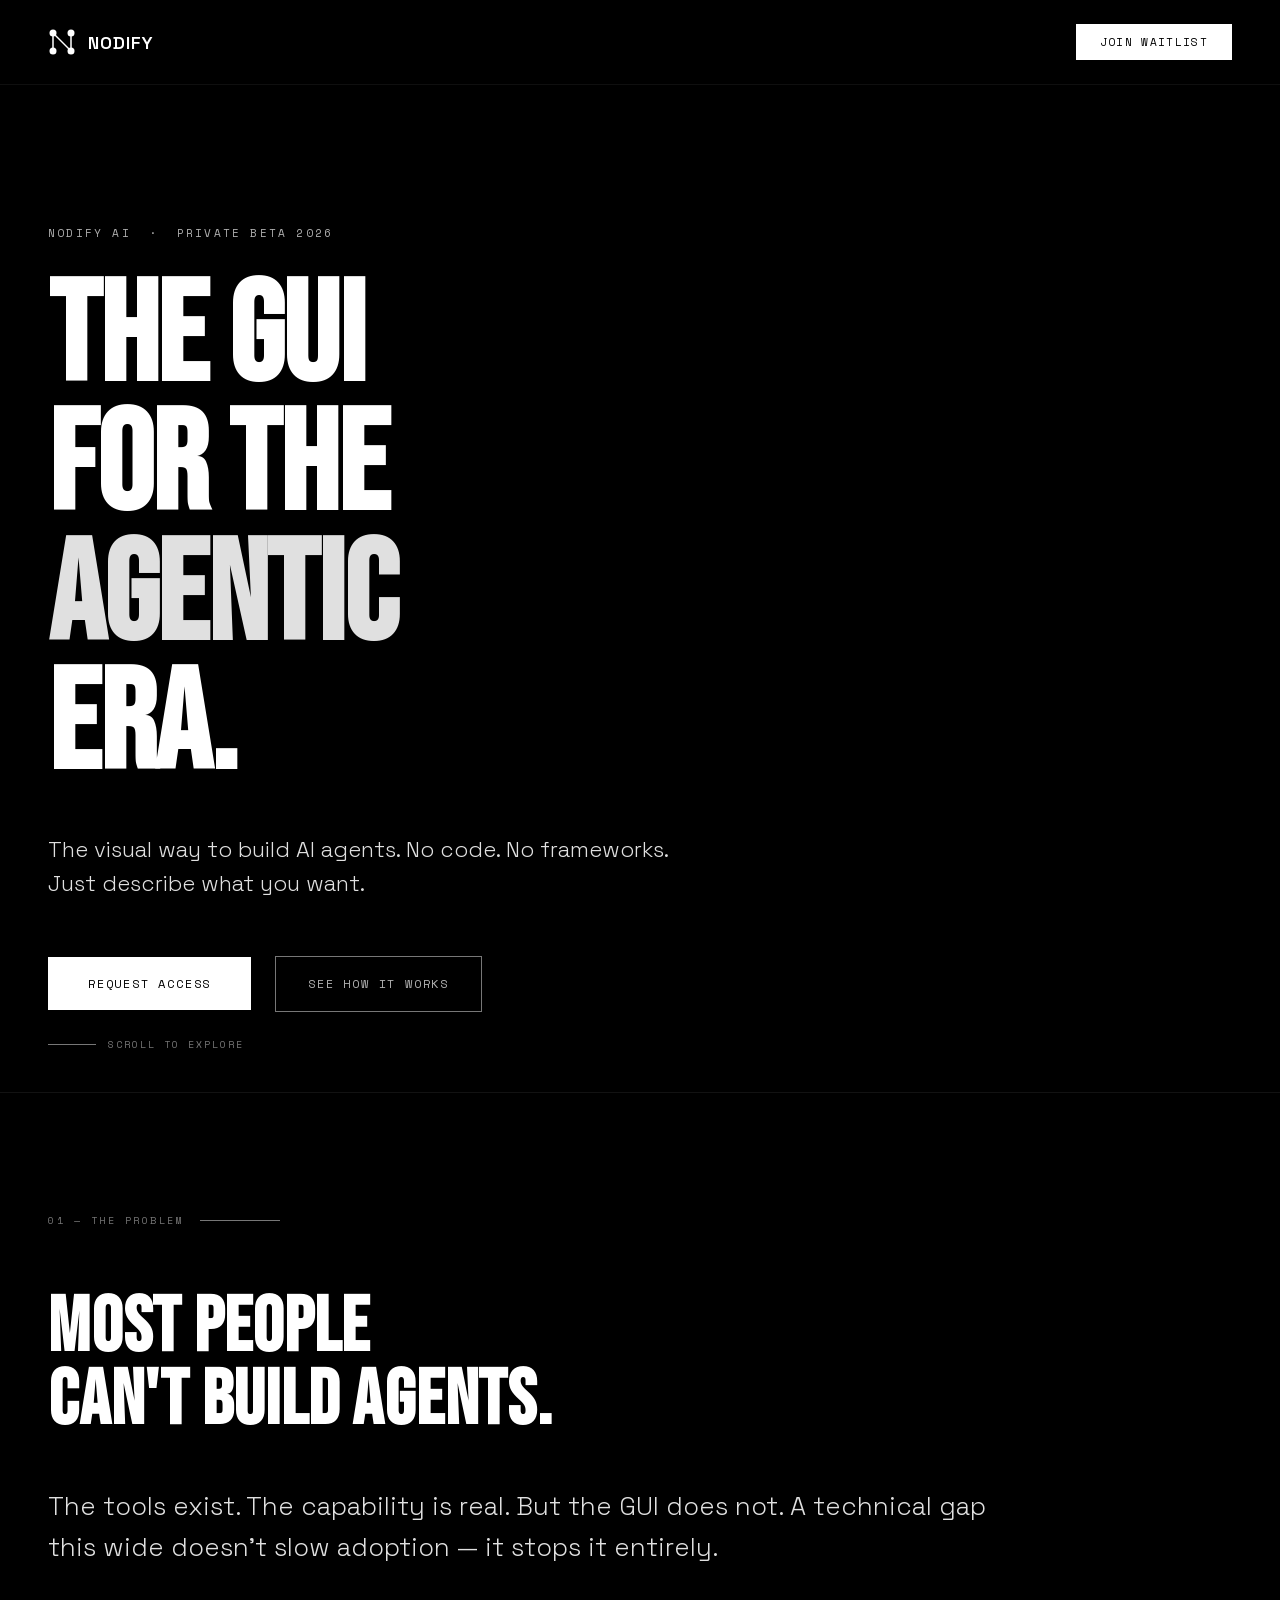
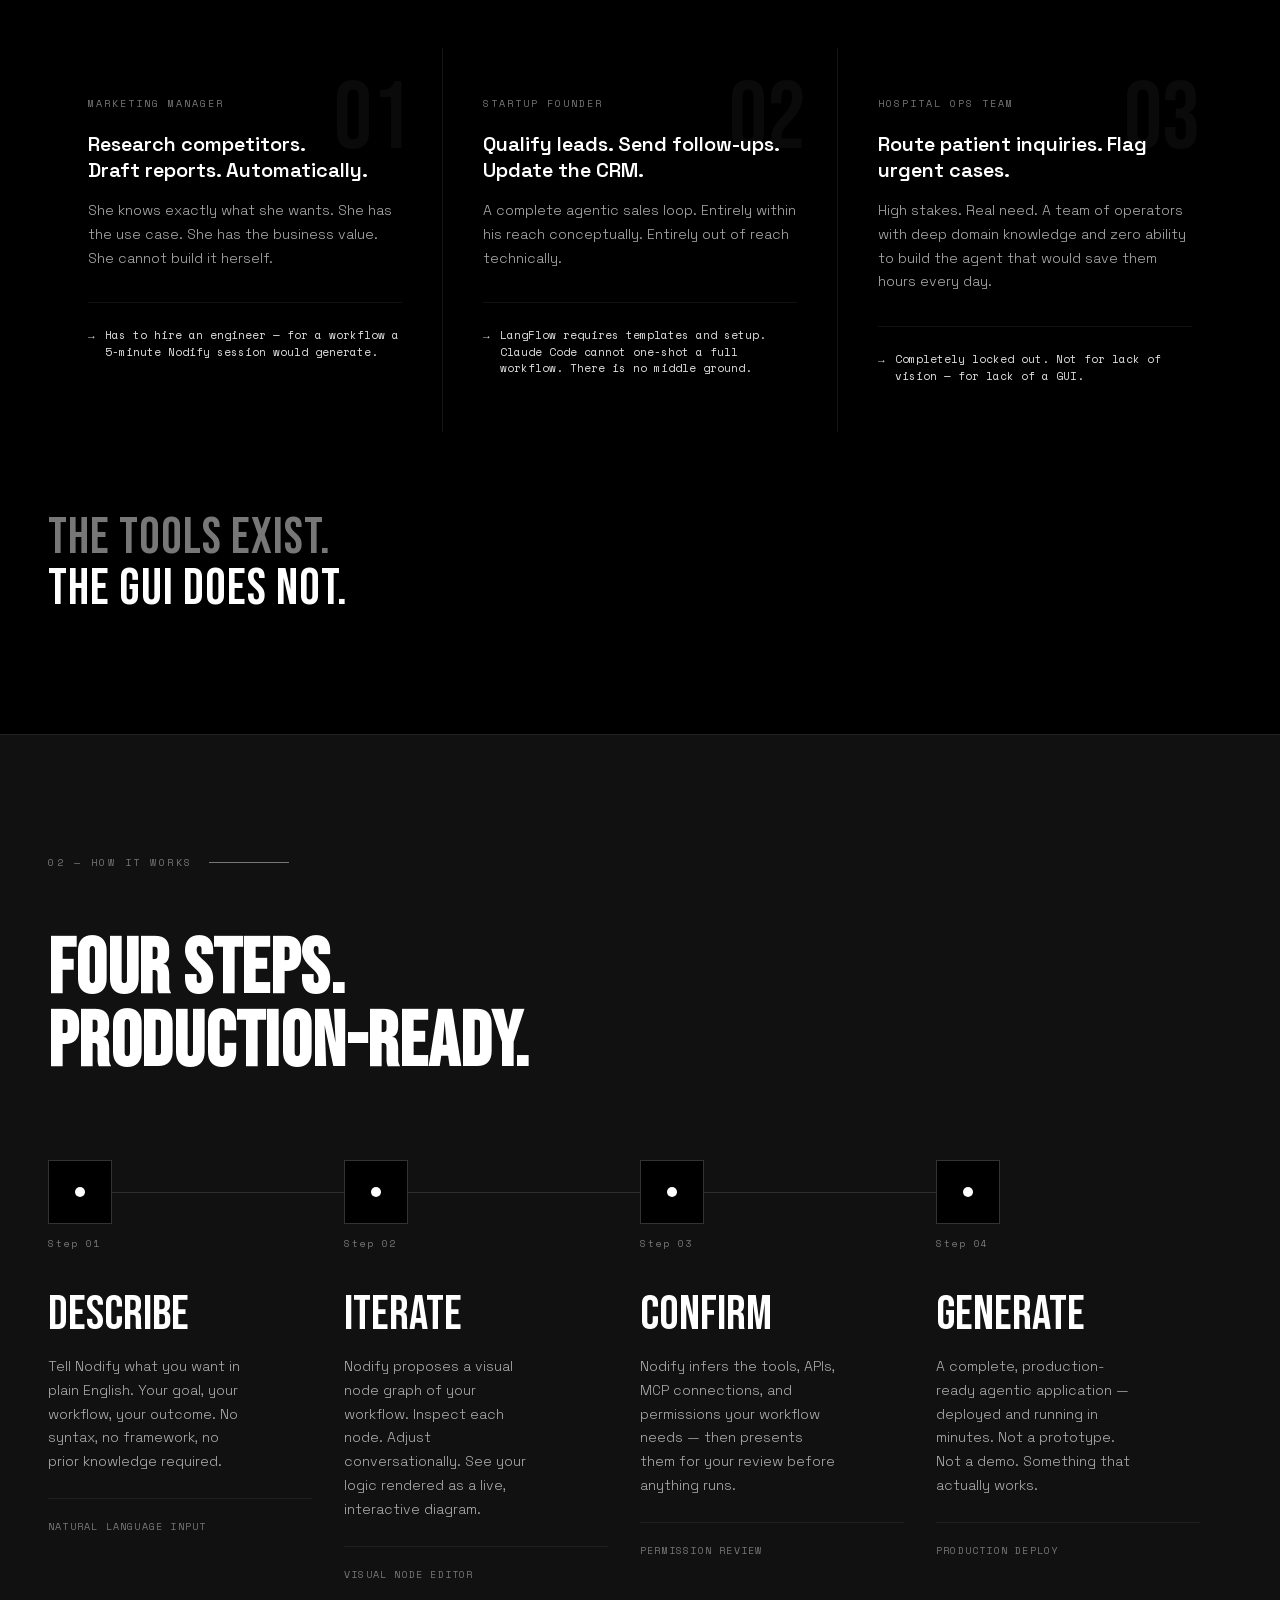
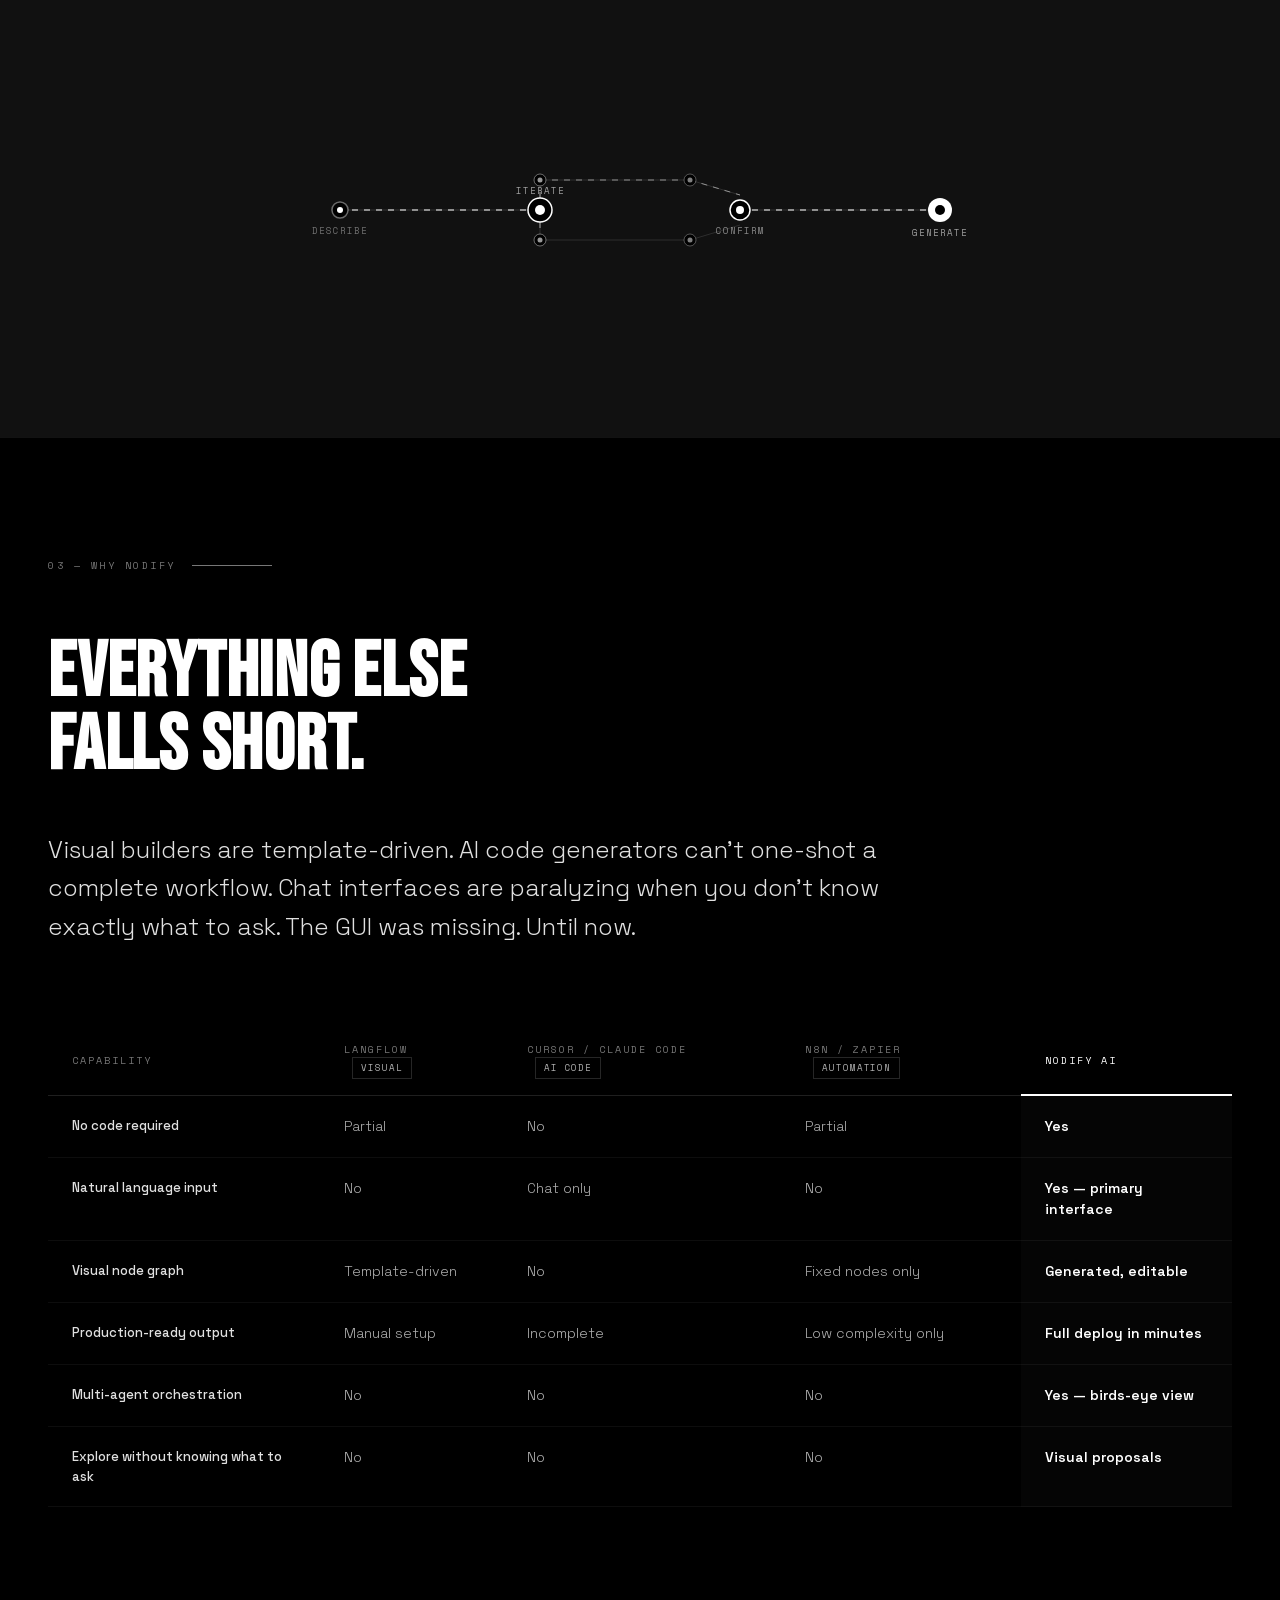
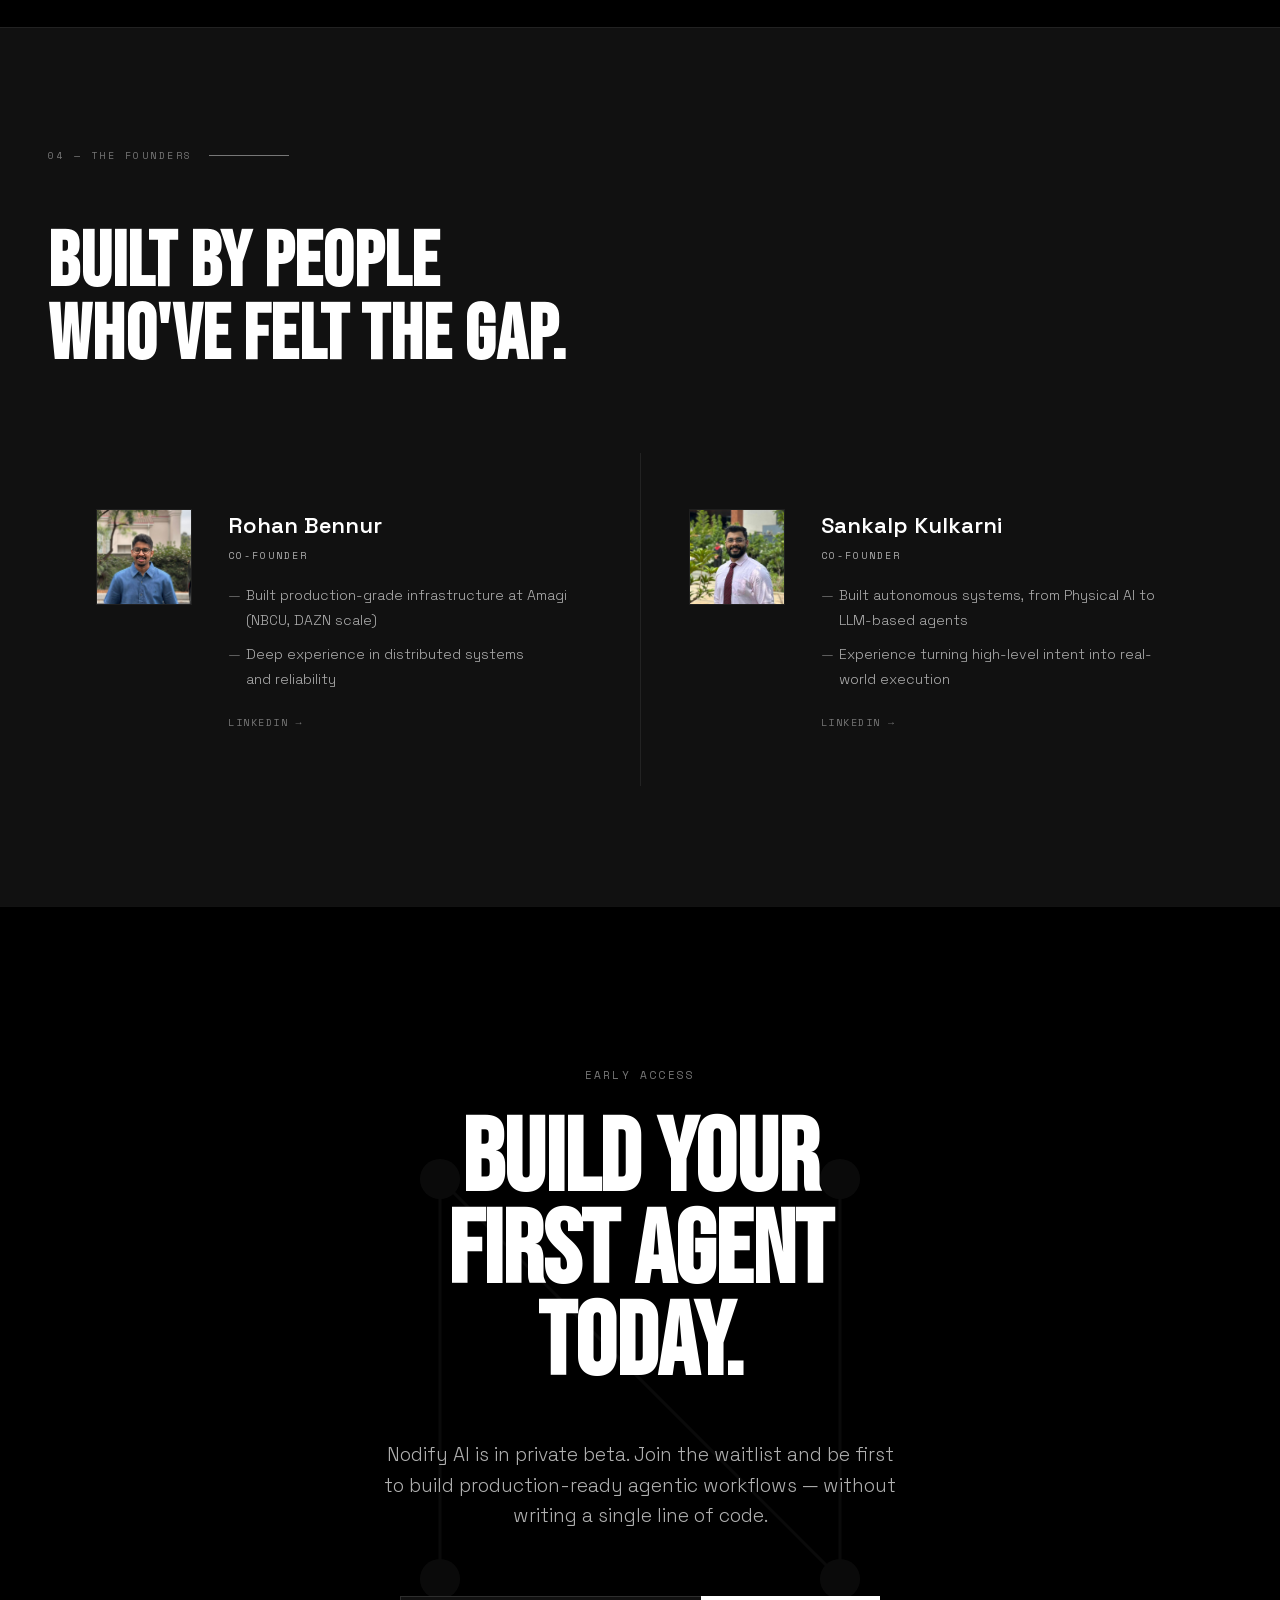
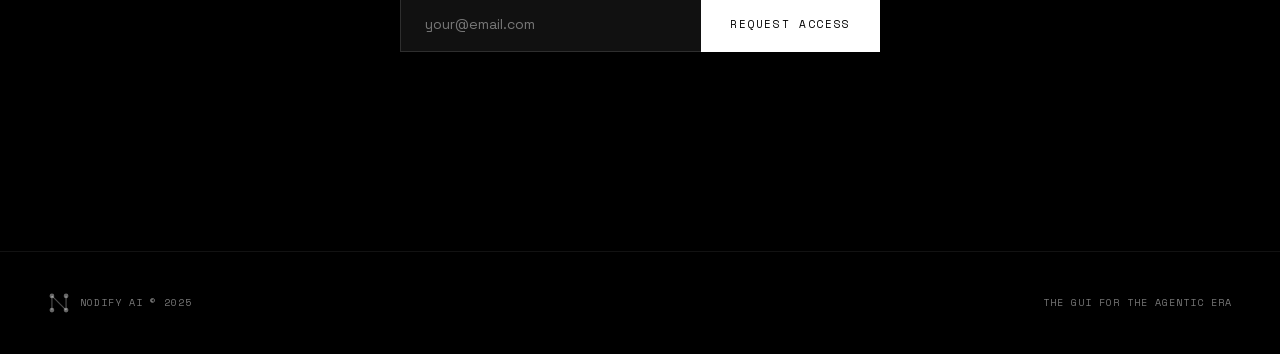
==== commit 204f4ae7: "Merge pull request #3 from sankalpkulk06/feat/index-changes Feat/index changes" ====
--- a/index.html
+++ b/index.html
@@ -181,7 +181,7 @@
   </script>
 
   <script type="__bundler/template">
-"<!DOCTYPE html>\n<html lang=\"en\"><head>\n<meta charset=\"UTF-8\">\n<meta name=\"viewport\" content=\"width=device-width, initial-scale=1.0\">\n<title>Nodify AI \u2014 The GUI for the Agentic Era</title>\n<link rel=\"preconnect\" href=\"https://fonts.googleapis.com\">\n<link rel=\"preconnect\" href=\"https://fonts.gstatic.com\" crossorigin=\"\">\n<style>/* latin-ext */\n@font-face {\n  font-family: 'Bebas Neue';\n  font-style: normal;\n  font-weight: 400;\n  font-display: swap;\n  src: url(\"b6985c14-fc79-47be-920b-0991e2b5bb4b\") format('woff2');\n  unicode-range: U+0100-02BA, U+02BD-02C5, U+02C7-02CC, U+02CE-02D7, U+02DD-02FF, U+0304, U+0308, U+0329, U+1D00-1DBF, U+1E00-1E9F, U+1EF2-1EFF, U+2020, U+20A0-20AB, U+20AD-20C0, U+2113, U+2C60-2C7F, U+A720-A7FF;\n}\n/* latin */\n@font-face {\n  font-family: 'Bebas Neue';\n  font-style: normal;\n  font-weight: 400;\n  font-display: swap;\n  src: url(\"1ec93dcc-114b-49dd-a244-c557903ee262\") format('woff2');\n  unicode-range: U+0000-00FF, U+0131, U+0152-0153, U+02BB-02BC, U+02C6, U+02DA, U+02DC, U+0304, U+0308, U+0329, U+2000-206F, U+20AC, U+2122, U+2191, U+2193, U+2212, U+2215, U+FEFF, U+FFFD;\n}\n/* vietnamese */\n@font-face {\n  font-family: 'Space Grotesk';\n  font-style: normal;\n  font-weight: 300;\n  font-display: swap;\n  src: url(\"7a443c3a-0b8a-41b2-bbc6-0e2114d9de09\") format('woff2');\n  unicode-range: U+0102-0103, U+0110-0111, U+0128-0129, U+0168-0169, U+01A0-01A1, U+01AF-01B0, U+0300-0301, U+0303-0304, U+0308-0309, U+0323, U+0329, U+1EA0-1EF9, U+20AB;\n}\n/* latin-ext */\n@font-face {\n  font-family: 'Space Grotesk';\n  font-style: normal;\n  font-weight: 300;\n  font-display: swap;\n  src: url(\"5bda2e71-d036-4811-9d15-2942565b2c83\") format('woff2');\n  unicode-range: U+0100-02BA, U+02BD-02C5, U+02C7-02CC, U+02CE-02D7, U+02DD-02FF, U+0304, U+0308, U+0329, U+1D00-1DBF, U+1E00-1E9F, U+1EF2-1EFF, U+2020, U+20A0-20AB, U+20AD-20C0, U+2113, U+2C60-2C7F, U+A720-A7FF;\n}\n/* latin */\n@font-face {\n  font-family: 'Space Grotesk';\n  font-style: normal;\n  font-weight: 300;\n  font-display: swap;\n  src: url(\"99dd313f-f436-43b1-9581-e95b8faa18b3\") format('woff2');\n  unicode-range: U+0000-00FF, U+0131, U+0152-0153, U+02BB-02BC, U+02C6, U+02DA, U+02DC, U+0304, U+0308, U+0329, U+2000-206F, U+20AC, U+2122, U+2191, U+2193, U+2212, U+2215, U+FEFF, U+FFFD;\n}\n/* vietnamese */\n@font-face {\n  font-family: 'Space Grotesk';\n  font-style: normal;\n  font-weight: 400;\n  font-display: swap;\n  src: url(\"7a443c3a-0b8a-41b2-bbc6-0e2114d9de09\") format('woff2');\n  unicode-range: U+0102-0103, U+0110-0111, U+0128-0129, U+0168-0169, U+01A0-01A1, U+01AF-01B0, U+0300-0301, U+0303-0304, U+0308-0309, U+0323, U+0329, U+1EA0-1EF9, U+20AB;\n}\n/* latin-ext */\n@font-face {\n  font-family: 'Space Grotesk';\n  font-style: normal;\n  font-weight: 400;\n  font-display: swap;\n  src: url(\"5bda2e71-d036-4811-9d15-2942565b2c83\") format('woff2');\n  unicode-range: U+0100-02BA, U+02BD-02C5, U+02C7-02CC, U+02CE-02D7, U+02DD-02FF, U+0304, U+0308, U+0329, U+1D00-1DBF, U+1E00-1E9F, U+1EF2-1EFF, U+2020, U+20A0-20AB, U+20AD-20C0, U+2113, U+2C60-2C7F, U+A720-A7FF;\n}\n/* latin */\n@font-face {\n  font-family: 'Space Grotesk';\n  font-style: normal;\n  font-weight: 400;\n  font-display: swap;\n  src: url(\"99dd313f-f436-43b1-9581-e95b8faa18b3\") format('woff2');\n  unicode-range: U+0000-00FF, U+0131, U+0152-0153, U+02BB-02BC, U+02C6, U+02DA, U+02DC, U+0304, U+0308, U+0329, U+2000-206F, U+20AC, U+2122, U+2191, U+2193, U+2212, U+2215, U+FEFF, U+FFFD;\n}\n/* vietnamese */\n@font-face {\n  font-family: 'Space Grotesk';\n  font-style: normal;\n  font-weight: 500;\n  font-display: swap;\n  src: url(\"7a443c3a-0b8a-41b2-bbc6-0e2114d9de09\") format('woff2');\n  unicode-range: U+0102-0103, U+0110-0111, U+0128-0129, U+0168-0169, U+01A0-01A1, U+01AF-01B0, U+0300-0301, U+0303-0304, U+0308-0309, U+0323, U+0329, U+1EA0-1EF9, U+20AB;\n}\n/* latin-ext */\n@font-face {\n  font-family: 'Space Grotesk';\n  font-style: normal;\n  font-weight: 500;\n  font-display: swap;\n  src: url(\"5bda2e71-d036-4811-9d15-2942565b2c83\") format('woff2');\n  unicode-range: U+0100-02BA, U+02BD-02C5, U+02C7-02CC, U+02CE-02D7, U+02DD-02FF, U+0304, U+0308, U+0329, U+1D00-1DBF, U+1E00-1E9F, U+1EF2-1EFF, U+2020, U+20A0-20AB, U+20AD-20C0, U+2113, U+2C60-2C7F, U+A720-A7FF;\n}\n/* latin */\n@font-face {\n  font-family: 'Space Grotesk';\n  font-style: normal;\n  font-weight: 500;\n  font-display: swap;\n  src: url(\"99dd313f-f436-43b1-9581-e95b8faa18b3\") format('woff2');\n  unicode-range: U+0000-00FF, U+0131, U+0152-0153, U+02BB-02BC, U+02C6, U+02DA, U+02DC, U+0304, U+0308, U+0329, U+2000-206F, U+20AC, U+2122, U+2191, U+2193, U+2212, U+2215, U+FEFF, U+FFFD;\n}\n/* vietnamese */\n@font-face {\n  font-family: 'Space Grotesk';\n  font-style: normal;\n  font-weight: 600;\n  font-display: swap;\n  src: url(\"7a443c3a-0b8a-41b2-bbc6-0e2114d9de09\") format('woff2');\n  unicode-range: U+0102-0103, U+0110-0111, U+0128-0129, U+0168-0169, U+01A0-01A1, U+01AF-01B0, U+0300-0301, U+0303-0304, U+0308-0309, U+0323, U+0329, U+1EA0-1EF9, U+20AB;\n}\n/* latin-ext */\n@font-face {\n  font-family: 'Space Grotesk';\n  font-style: normal;\n  font-weight: 600;\n  font-display: swap;\n  src: url(\"5bda2e71-d036-4811-9d15-2942565b2c83\") format('woff2');\n  unicode-range: U+0100-02BA, U+02BD-02C5, U+02C7-02CC, U+02CE-02D7, U+02DD-02FF, U+0304, U+0308, U+0329, U+1D00-1DBF, U+1E00-1E9F, U+1EF2-1EFF, U+2020, U+20A0-20AB, U+20AD-20C0, U+2113, U+2C60-2C7F, U+A720-A7FF;\n}\n/* latin */\n@font-face {\n  font-family: 'Space Grotesk';\n  font-style: normal;\n  font-weight: 600;\n  font-display: swap;\n  src: url(\"99dd313f-f436-43b1-9581-e95b8faa18b3\") format('woff2');\n  unicode-range: U+0000-00FF, U+0131, U+0152-0153, U+02BB-02BC, U+02C6, U+02DA, U+02DC, U+0304, U+0308, U+0329, U+2000-206F, U+20AC, U+2122, U+2191, U+2193, U+2212, U+2215, U+FEFF, U+FFFD;\n}\n/* vietnamese */\n@font-face {\n  font-family: 'Space Mono';\n  font-style: normal;\n  font-weight: 400;\n  font-display: swap;\n  src: url(\"b71b7df5-fe2b-44d1-a353-3a3b2d4b30aa\") format('woff2');\n  unicode-range: U+0102-0103, U+0110-0111, U+0128-0129, U+0168-0169, U+01A0-01A1, U+01AF-01B0, U+0300-0301, U+0303-0304, U+0308-0309, U+0323, U+0329, U+1EA0-1EF9, U+20AB;\n}\n/* latin-ext */\n@font-face {\n  font-family: 'Space Mono';\n  font-style: normal;\n  font-weight: 400;\n  font-display: swap;\n  src: url(\"29311adb-69a2-4198-b3e5-ebba5e5f6531\") format('woff2');\n  unicode-range: U+0100-02BA, U+02BD-02C5, U+02C7-02CC, U+02CE-02D7, U+02DD-02FF, U+0304, U+0308, U+0329, U+1D00-1DBF, U+1E00-1E9F, U+1EF2-1EFF, U+2020, U+20A0-20AB, U+20AD-20C0, U+2113, U+2C60-2C7F, U+A720-A7FF;\n}\n/* latin */\n@font-face {\n  font-family: 'Space Mono';\n  font-style: normal;\n  font-weight: 400;\n  font-display: swap;\n  src: url(\"38f4e63a-e605-405d-9fdc-22572b678c43\") format('woff2');\n  unicode-range: U+0000-00FF, U+0131, U+0152-0153, U+02BB-02BC, U+02C6, U+02DA, U+02DC, U+0304, U+0308, U+0329, U+2000-206F, U+20AC, U+2122, U+2191, U+2193, U+2212, U+2215, U+FEFF, U+FFFD;\n}\n/* vietnamese */\n@font-face {\n  font-family: 'Space Mono';\n  font-style: normal;\n  font-weight: 700;\n  font-display: swap;\n  src: url(\"f1b2ef04-9197-4ba7-8726-d6138893e073\") format('woff2');\n  unicode-range: U+0102-0103, U+0110-0111, U+0128-0129, U+0168-0169, U+01A0-01A1, U+01AF-01B0, U+0300-0301, U+0303-0304, U+0308-0309, U+0323, U+0329, U+1EA0-1EF9, U+20AB;\n}\n/* latin-ext */\n@font-face {\n  font-family: 'Space Mono';\n  font-style: normal;\n  font-weight: 700;\n  font-display: swap;\n  src: url(\"30b5f90f-02d6-4591-8638-c158ea690016\") format('woff2');\n  unicode-range: U+0100-02BA, U+02BD-02C5, U+02C7-02CC, U+02CE-02D7, U+02DD-02FF, U+0304, U+0308, U+0329, U+1D00-1DBF, U+1E00-1E9F, U+1EF2-1EFF, U+2020, U+20A0-20AB, U+20AD-20C0, U+2113, U+2C60-2C7F, U+A720-A7FF;\n}\n/* latin */\n@font-face {\n  font-family: 'Space Mono';\n  font-style: normal;\n  font-weight: 700;\n  font-display: swap;\n  src: url(\"7ebf125b-0d8c-48cd-a3a4-9d37584b1bb8\") format('woff2');\n  unicode-range: U+0000-00FF, U+0131, U+0152-0153, U+02BB-02BC, U+02C6, U+02DA, U+02DC, U+0304, U+0308, U+0329, U+2000-206F, U+20AC, U+2122, U+2191, U+2193, U+2212, U+2215, U+FEFF, U+FFFD;\n}\n</style>\n\n\n\n<style>\n  *, *::before, *::after { box-sizing: border-box; margin: 0; padding: 0; }\n\n  :root {\n    --black: #000000;\n    --white: #ffffff;\n    --gray-1: #f0f0f0;\n    --gray-2: #e0e0e0;\n    --gray-3: #b0b0b0;\n    --gray-4: #777777;\n    --gray-5: #1a1a1a;\n    --gray-6: #111111;\n  }\n\n  html { scroll-behavior: smooth; }\n\n  body {\n    background: var(--black);\n    color: var(--white);\n    font-family: 'Space Grotesk', sans-serif;\n    font-size: 16px;\n    line-height: 1.5;\n    overflow-x: hidden;\n    -webkit-font-smoothing: antialiased;\n  }\n\n  /* \u2500\u2500\u2500 NAV \u2500\u2500\u2500 */\n  nav {\n    position: fixed;\n    top: 0; left: 0; right: 0;\n    z-index: 100;\n    display: flex;\n    justify-content: space-between;\n    align-items: center;\n    padding: 24px 48px;\n    background: rgba(0,0,0,0.85);\n    backdrop-filter: blur(12px);\n    border-bottom: 1px solid rgba(255,255,255,0.06);\n  }\n\n  .nav-logo {\n    display: flex;\n    align-items: center;\n    gap: 12px;\n    text-decoration: none;\n  }\n\n  .nav-wordmark {\n    font-family: 'Space Grotesk', sans-serif;\n    font-weight: 600;\n    font-size: 18px;\n    letter-spacing: 0.05em;\n    color: var(--white);\n    text-transform: uppercase;\n  }\n\n  .nav-cta {\n    font-family: 'Space Mono', monospace;\n    font-size: 11px;\n    letter-spacing: 0.12em;\n    text-transform: uppercase;\n    color: var(--black);\n    background: var(--white);\n    border: none;\n    padding: 10px 24px;\n    cursor: pointer;\n    transition: background 0.2s, color 0.2s;\n  }\n  .nav-cta:hover { background: var(--gray-2); }\n\n  /* \u2500\u2500\u2500 HERO \u2500\u2500\u2500 */\n  .hero {\n    min-height: 100vh;\n    display: flex;\n    flex-direction: column;\n    justify-content: center;\n    padding: 140px 48px 80px;\n    position: relative;\n    overflow: hidden;\n  }\n\n  .hero-bg-canvas {\n    position: fixed;\n    top: 0; left: 0;\n    width: 100vw;\n    height: 100vh;\n    pointer-events: none;\n    opacity: 0.2;\n    z-index: 0;\n  }\n\n  nav, section, footer { position: relative; z-index: 1; }\n\n  .hero-label {\n    font-family: 'Space Mono', monospace;\n    font-size: 11px;\n    letter-spacing: 0.2em;\n    text-transform: uppercase;\n    color: var(--gray-3);\n    margin-bottom: 32px;\n    opacity: 0;\n    animation: fadeUp 0.8s 0.2s forwards;\n  }\n\n  .hero-headline {\n    font-family: 'Bebas Neue', sans-serif;\n    font-size: clamp(72px, 11vw, 180px);\n    line-height: 0.92;\n    letter-spacing: -0.01em;\n    text-transform: uppercase;\n    color: var(--white);\n    max-width: 14ch;\n    opacity: 0;\n    animation: fadeUp 0.9s 0.3s forwards;\n  }\n\n  .hero-headline em {\n    font-style: normal;\n    color: var(--gray-2);\n  }\n\n  .hero-tagline {\n    margin-top: 40px;\n    font-size: clamp(16px, 1.8vw, 22px);\n    font-weight: 300;\n    color: var(--gray-2);\n    max-width: 48ch;\n    line-height: 1.55;\n    text-wrap: pretty;\n    opacity: 0;\n    animation: fadeUp 0.9s 0.5s forwards;\n  }\n\n  .hero-actions {\n    margin-top: 56px;\n    display: flex;\n    align-items: center;\n    gap: 24px;\n    flex-wrap: wrap;\n    opacity: 0;\n    animation: fadeUp 0.9s 0.65s forwards;\n  }\n\n  .btn-primary {\n    font-family: 'Space Mono', monospace;\n    font-size: 12px;\n    letter-spacing: 0.15em;\n    text-transform: uppercase;\n    color: var(--black);\n    background: var(--white);\n    border: none;\n    padding: 18px 40px;\n    cursor: pointer;\n    transition: background 0.2s, transform 0.15s;\n    white-space: nowrap;\n  }\n  .btn-primary:hover { background: var(--gray-1); transform: translateY(-1px); }\n\n  .btn-ghost {\n    font-family: 'Space Mono', monospace;\n    font-size: 12px;\n    letter-spacing: 0.15em;\n    text-transform: uppercase;\n    color: var(--gray-3);\n    background: transparent;\n    border: 1px solid var(--gray-4);\n    padding: 18px 32px;\n    cursor: pointer;\n    transition: color 0.2s, border-color 0.2s;\n    text-decoration: none;\n    display: inline-block;\n  }\n  .btn-ghost:hover { color: var(--white); border-color: var(--gray-2); }\n\n  .hero-scroll-hint {\n    position: absolute;\n    bottom: 40px;\n    left: 48px;\n    display: flex;\n    align-items: center;\n    gap: 12px;\n    font-family: 'Space Mono', monospace;\n    font-size: 10px;\n    letter-spacing: 0.2em;\n    text-transform: uppercase;\n    color: var(--gray-4);\n    opacity: 0;\n    animation: fadeUp 1s 1.2s forwards;\n  }\n  .scroll-line {\n    width: 48px;\n    height: 1px;\n    background: var(--gray-4);\n  }\n\n  /* \u2500\u2500\u2500 SECTION STRUCTURE \u2500\u2500\u2500 */\n  section {\n    padding: 120px 48px;\n    border-top: 1px solid rgba(255,255,255,0.07);\n  }\n\n  .section-label {\n    font-family: 'Space Mono', monospace;\n    font-size: 10px;\n    letter-spacing: 0.25em;\n    text-transform: uppercase;\n    color: var(--gray-4);\n    margin-bottom: 64px;\n    display: flex;\n    align-items: center;\n    gap: 16px;\n  }\n  .section-label::after {\n    content: '';\n    flex: 1;\n    max-width: 80px;\n    height: 1px;\n    background: var(--gray-4);\n  }\n\n  .section-headline {\n    font-family: 'Bebas Neue', sans-serif;\n    font-size: clamp(48px, 6vw, 96px);\n    line-height: 0.95;\n    letter-spacing: 0.01em;\n    text-transform: uppercase;\n    color: var(--white);\n    margin-bottom: 48px;\n  }\n\n  /* \u2500\u2500\u2500 PROBLEM SECTION \u2500\u2500\u2500 */\n  .problem-section { background: var(--black); }\n\n  .problem-intro {\n    font-size: clamp(18px, 2vw, 26px);\n    font-weight: 300;\n    color: var(--gray-2);\n    max-width: 56ch;\n    line-height: 1.6;\n    margin-bottom: 80px;\n    text-wrap: pretty;\n  }\n\n  .problem-grid {\n    display: grid;\n    grid-template-columns: repeat(3, 1fr);\n    gap: 1px;\n    background: rgba(255,255,255,0.08);\n    margin-top: 80px;\n  }\n\n  .problem-card {\n    background: var(--black);\n    padding: 48px 40px;\n    position: relative;\n  }\n\n  .problem-card-num {\n    font-family: 'Bebas Neue', sans-serif;\n    font-size: 96px;\n    line-height: 1;\n    color: rgba(255,255,255,0.04);\n    position: absolute;\n    top: 24px;\n    right: 32px;\n    pointer-events: none;\n    user-select: none;\n  }\n\n  .problem-card-role {\n    font-family: 'Space Mono', monospace;\n    font-size: 10px;\n    letter-spacing: 0.2em;\n    text-transform: uppercase;\n    color: var(--gray-4);\n    margin-bottom: 20px;\n  }\n\n  .problem-card-title {\n    font-family: 'Space Grotesk', sans-serif;\n    font-weight: 600;\n    font-size: 20px;\n    color: var(--white);\n    margin-bottom: 16px;\n    line-height: 1.3;\n  }\n\n  .problem-card-body {\n    font-size: 14px;\n    font-weight: 300;\n    color: var(--gray-3);\n    line-height: 1.7;\n  }\n\n  .problem-card-barrier {\n    margin-top: 32px;\n    padding-top: 24px;\n    border-top: 1px solid rgba(255,255,255,0.07);\n    font-family: 'Space Mono', monospace;\n    font-size: 11px;\n    color: var(--gray-2);\n    display: flex;\n    align-items: flex-start;\n    gap: 10px;\n    line-height: 1.5;\n  }\n  .problem-card-barrier::before {\n    content: '\u2192';\n    flex-shrink: 0;\n    margin-top: 1px;\n  }\n\n  .problem-footer {\n    margin-top: 80px;\n    font-family: 'Bebas Neue', sans-serif;\n    font-size: clamp(32px, 4vw, 64px);\n    line-height: 1;\n    color: var(--gray-4);\n    text-transform: uppercase;\n    letter-spacing: 0.02em;\n  }\n  .problem-footer span { color: var(--white); }\n\n  /* \u2500\u2500\u2500 HOW IT WORKS \u2500\u2500\u2500 */\n  .how-section { background: var(--gray-6); }\n\n  .steps-container {\n    display: grid;\n    grid-template-columns: repeat(4, 1fr);\n    gap: 0;\n    margin-top: 80px;\n    position: relative;\n  }\n\n  .steps-container::before {\n    content: '';\n    position: absolute;\n    top: 32px;\n    left: calc(12.5% + 16px);\n    right: calc(12.5% + 16px);\n    height: 1px;\n    background: rgba(255,255,255,0.12);\n    pointer-events: none;\n  }\n\n  .step {\n    padding: 0 32px 48px 0;\n    position: relative;\n  }\n\n  .step-num-wrap {\n    display: flex;\n    align-items: center;\n    gap: 16px;\n    margin-bottom: 40px;\n  }\n\n  .step-node {\n    width: 64px;\n    height: 64px;\n    border: 1px solid var(--accent);\n    box-shadow: 0 0 20px rgba(0,200,255,0.3);\n    display: flex;\n    align-items: center;\n    justify-content: center;\n    flex-shrink: 0;\n    position: relative;\n    background: var(--black);\n  }\n\n  .step-node-inner {\n    width: 10px;\n    height: 10px;\n    background: var(--accent);\n    border-radius: 50%;\n  }\n\n  .step-num {\n    font-family: 'Space Mono', monospace;\n    font-size: 10px;\n    letter-spacing: 0.15em;\n    color: var(--gray-4);\n  }\n\n  .step-verb {\n    font-family: 'Bebas Neue', sans-serif;\n    font-size: 48px;\n    line-height: 1;\n    color: var(--white);\n    margin-bottom: 16px;\n    text-transform: uppercase;\n  }\n\n  .step-body {\n    font-size: 14px;\n    font-weight: 300;\n    color: var(--gray-3);\n    line-height: 1.7;\n    max-width: 22ch;\n  }\n\n  .step-detail {\n    margin-top: 24px;\n    font-family: 'Space Mono', monospace;\n    font-size: 10px;\n    letter-spacing: 0.12em;\n    text-transform: uppercase;\n    color: var(--gray-4);\n    padding-top: 20px;\n    border-top: 1px solid rgba(255,255,255,0.06);\n  }\n\n  /* \u2500\u2500\u2500 COMPARISON \u2500\u2500\u2500 */\n  .comparison-section { background: var(--black); }\n\n  .comparison-intro {\n    font-size: clamp(18px, 2vw, 24px);\n    font-weight: 300;\n    color: var(--gray-2);\n    max-width: 52ch;\n    line-height: 1.6;\n    margin-bottom: 80px;\n    text-wrap: pretty;\n  }\n\n  .comparison-table {\n    width: 100%;\n    border-collapse: collapse;\n    font-size: 14px;\n  }\n\n  .comparison-table th {\n    font-family: 'Space Mono', monospace;\n    font-size: 10px;\n    letter-spacing: 0.2em;\n    text-transform: uppercase;\n    color: var(--gray-4);\n    text-align: left;\n    padding: 16px 24px;\n    border-bottom: 1px solid rgba(255,255,255,0.12);\n    font-weight: 400;\n  }\n\n  .comparison-table th.nodify-col {\n    color: var(--white);\n    border-bottom: 2px solid var(--white);\n  }\n\n  .comparison-table td {\n    padding: 20px 24px;\n    border-bottom: 1px solid rgba(255,255,255,0.05);\n    color: var(--gray-2);\n    vertical-align: top;\n    line-height: 1.5;\n    font-weight: 300;\n  }\n\n  .comparison-table td:first-child {\n    color: var(--gray-2);\n    font-weight: 500;\n    font-size: 13px;\n  }\n\n  .comparison-table td.nodify-col {\n    color: var(--white);\n    font-weight: 400;\n    background: rgba(255,255,255,0.02);\n  }\n\n  .check { color: var(--white); font-weight: 600; }\n  .cross { color: var(--gray-3); }\n\n  .tag {\n    display: inline-block;\n    font-family: 'Space Mono', monospace;\n    font-size: 9px;\n    letter-spacing: 0.1em;\n    text-transform: uppercase;\n    border: 1px solid rgba(255,255,255,0.15);\n    padding: 3px 8px;\n    color: var(--gray-3);\n    margin-left: 8px;\n    vertical-align: middle;\n  }\n\n  /* \u2500\u2500\u2500 NODE GRAPH VISUAL \u2500\u2500\u2500 */\n  .graph-visual-section {\n    background: var(--gray-6);\n    padding: 120px 48px;\n    border-top: 1px solid rgba(255,255,255,0.07);\n    text-align: center;\n    overflow: hidden;\n    position: relative;\n  }\n\n  .graph-canvas-wrap {\n    max-width: 800px;\n    margin: 80px auto 0;\n    position: relative;\n  }\n\n  /* \u2500\u2500\u2500 WAITLIST / CTA \u2500\u2500\u2500 */\n  .cta-section {\n    background: var(--black);\n    padding: 160px 48px;\n    text-align: center;\n    position: relative;\n    overflow: hidden;\n  }\n\n  .cta-bg-node {\n    position: absolute;\n    inset: 0;\n    display: flex;\n    align-items: center;\n    justify-content: center;\n    opacity: 0.04;\n    pointer-events: none;\n  }\n\n  .cta-eyebrow {\n    font-family: 'Space Mono', monospace;\n    font-size: 11px;\n    letter-spacing: 0.2em;\n    text-transform: uppercase;\n    color: var(--gray-4);\n    margin-bottom: 32px;\n  }\n\n  .cta-headline {\n    font-family: 'Bebas Neue', sans-serif;\n    font-size: clamp(56px, 8vw, 128px);\n    line-height: 0.9;\n    text-transform: uppercase;\n    color: var(--white);\n    margin-bottom: 48px;\n    position: relative;\n  }\n\n  .cta-sub {\n    font-size: clamp(16px, 1.5vw, 20px);\n    font-weight: 300;\n    color: var(--gray-3);\n    max-width: 44ch;\n    margin: 0 auto 64px;\n    line-height: 1.6;\n    text-wrap: pretty;\n  }\n\n  .waitlist-form {\n    display: flex;\n    max-width: 480px;\n    margin: 0 auto;\n    gap: 0;\n  }\n\n  .waitlist-input {\n    flex: 1;\n    background: var(--gray-6);\n    border: 1px solid rgba(255,255,255,0.12);\n    border-right: none;\n    color: var(--white);\n    font-family: 'Space Grotesk', sans-serif;\n    font-size: 14px;\n    padding: 18px 24px;\n    outline: none;\n    transition: border-color 0.2s;\n  }\n  .waitlist-input::placeholder { color: var(--gray-4); }\n  .waitlist-input:focus { border-color: rgba(255,255,255,0.3); }\n\n  .waitlist-submit {\n    font-family: 'Space Mono', monospace;\n    font-size: 11px;\n    letter-spacing: 0.15em;\n    text-transform: uppercase;\n    color: var(--black);\n    background: var(--white);\n    border: 1px solid var(--white);\n    padding: 18px 28px;\n    cursor: pointer;\n    transition: background 0.2s;\n    white-space: nowrap;\n  }\n  .waitlist-submit:hover { background: var(--gray-1); }\n\n  .cta-footnote {\n    margin-top: 24px;\n    font-family: 'Space Mono', monospace;\n    font-size: 10px;\n    letter-spacing: 0.12em;\n    text-transform: uppercase;\n    color: var(--gray-5);\n  }\n\n  /* \u2500\u2500\u2500 FOOTER \u2500\u2500\u2500 */\n  footer {\n    border-top: 1px solid rgba(255,255,255,0.07);\n    padding: 40px 48px;\n    display: flex;\n    justify-content: space-between;\n    align-items: center;\n  }\n\n  .footer-logo {\n    display: flex;\n    align-items: center;\n    gap: 10px;\n  }\n\n  .footer-copy {\n    font-family: 'Space Mono', monospace;\n    font-size: 10px;\n    letter-spacing: 0.1em;\n    color: var(--gray-4);\n    text-transform: uppercase;\n  }\n\n  /* \u2500\u2500\u2500 ANIMATIONS \u2500\u2500\u2500 */\n  @keyframes fadeUp {\n    from { opacity: 0; transform: translateY(20px); }\n    to { opacity: 1; transform: translateY(0); }\n  }\n\n  @keyframes nodePulse {\n    0%, 100% { opacity: 1; r: 5; }\n    50% { opacity: 0.4; r: 7; }\n  }\n\n  @keyframes dashFlow {\n    to { stroke-dashoffset: -40; }\n  }\n\n  .flow-edge {\n    stroke-dasharray: 6 6;\n    animation: dashFlow 2s linear infinite;\n  }\n\n  /* Scroll-triggered reveals \u2014 elegant, smooth */\n  .reveal {\n    opacity: 0;\n    transform: translate3d(0, 28px, 0);\n    filter: blur(4px);\n    transition:\n      opacity 1.1s cubic-bezier(0.22, 1, 0.36, 1),\n      transform 1.1s cubic-bezier(0.22, 1, 0.36, 1),\n      filter 1.1s cubic-bezier(0.22, 1, 0.36, 1);\n    will-change: opacity, transform, filter;\n  }\n  .reveal.visible {\n    opacity: 1;\n    transform: translate3d(0, 0, 0);\n    filter: blur(0);\n  }\n\n  /* Subtle stagger for grid children when the container reveals */\n  .reveal.stagger > * {\n    opacity: 0;\n    transform: translate3d(0, 24px, 0);\n    transition:\n      opacity 0.9s cubic-bezier(0.22, 1, 0.36, 1),\n      transform 0.9s cubic-bezier(0.22, 1, 0.36, 1);\n  }\n  .reveal.stagger.visible > * {\n    opacity: 1;\n    transform: translate3d(0, 0, 0);\n  }\n  .reveal.stagger.visible > *:nth-child(1) { transition-delay: 0.05s; }\n  .reveal.stagger.visible > *:nth-child(2) { transition-delay: 0.18s; }\n  .reveal.stagger.visible > *:nth-child(3) { transition-delay: 0.31s; }\n  .reveal.stagger.visible > *:nth-child(4) { transition-delay: 0.44s; }\n\n  /* Gentle parallax drift on sections as they enter */\n  @media (prefers-reduced-motion: no-preference) {\n    section {\n      transform: translate3d(0, 0, 0);\n      transition: transform 0.2s linear;\n    }\n  }\n\n  @media (prefers-reduced-motion: reduce) {\n    .reveal, .reveal.stagger > * {\n      transition: none !important;\n      opacity: 1 !important;\n      transform: none !important;\n      filter: none !important;\n    }\n  }\n\n  /* \u2500\u2500\u2500 RESPONSIVE \u2500\u2500\u2500 */\n  @media (max-width: 900px) {\n    nav { padding: 20px 24px; }\n    .hero { padding: 120px 24px 60px; }\n    section { padding: 80px 24px; }\n    .problem-grid { grid-template-columns: 1fr; }\n    .steps-container { grid-template-columns: repeat(2, 1fr); gap: 48px; }\n    .steps-container::before { display: none; }\n    footer { flex-direction: column; gap: 16px; text-align: center; }\n    .waitlist-form { flex-direction: column; }\n    .waitlist-input { border-right: 1px solid rgba(255,255,255,0.12); border-bottom: none; }\n  }\n\n  @media (max-width: 600px) {\n    .steps-container { grid-template-columns: 1fr; }\n    .hero { padding: 100px 20px 60px; }\n    section { padding: 64px 20px; }\n    nav { padding: 16px 20px; }\n    .hero-actions { gap: 16px; }\n  }\n\n  /* \u2500\u2500\u2500 FOUNDERS \u2500\u2500\u2500 */\n  .founders-section { background: var(--gray-6); }\n\n  .founders-grid {\n    display: grid;\n    grid-template-columns: repeat(2, 1fr);\n    gap: 1px;\n    background: rgba(255,255,255,0.08);\n    margin-top: 80px;\n  }\n\n  .founder-card {\n    background: var(--gray-6);\n    padding: 56px 48px;\n    display: flex;\n    gap: 36px;\n    align-items: flex-start;\n  }\n\n  .founder-avatar {\n    flex-shrink: 0;\n  }\n\n  .founder-avatar-placeholder {\n    width: 96px;\n    height: 96px;\n    border: 1px solid rgba(255,255,255,0.12);\n    display: flex;\n    align-items: center;\n    justify-content: center;\n    background: var(--black);\n    overflow: hidden;\n  }\n\n  .founder-photo {\n    width: 100%;\n    height: 100%;\n    object-fit: cover;\n    display: block;\n    filter: grayscale(1) contrast(1.05);\n    transition: filter 0.4s ease;\n  }\n  .founder-card:hover .founder-photo { filter: grayscale(0) contrast(1); }\n\n  .founder-name {\n    font-family: 'Space Grotesk', sans-serif;\n    font-weight: 600;\n    font-size: 22px;\n    color: var(--white);\n    margin-bottom: 6px;\n  }\n\n  .founder-title {\n    font-family: 'Space Mono', monospace;\n    font-size: 10px;\n    letter-spacing: 0.2em;\n    text-transform: uppercase;\n    color: var(--gray-3);\n    margin-bottom: 20px;\n  }\n\n  .founder-bio {\n    font-size: 14px;\n    font-weight: 300;\n    color: var(--gray-3);\n    line-height: 1.75;\n    max-width: 38ch;\n    text-wrap: pretty;\n    margin: 0 0 24px;\n    padding-left: 18px;\n    list-style: none;\n  }\n  .founder-bio li {\n    position: relative;\n    padding-left: 0;\n    margin-bottom: 10px;\n  }\n  .founder-bio li::before {\n    content: '\u2014';\n    position: absolute;\n    left: -18px;\n    color: var(--gray-4);\n  }\n\n  .founder-links {\n    display: flex;\n    gap: 20px;\n  }\n\n  .founder-link {\n    font-family: 'Space Mono', monospace;\n    font-size: 10px;\n    letter-spacing: 0.15em;\n    text-transform: uppercase;\n    color: var(--gray-4);\n    text-decoration: none;\n    transition: color 0.2s;\n  }\n  .founder-link:hover { color: var(--white); }\n\n  @media (max-width: 900px) {\n    .founders-grid { grid-template-columns: 1fr; }\n    .founder-card { flex-direction: column; padding: 40px 24px; }\n  }\n\n  /* Tweaks panel */\n  #tweaks-panel {\n    display: none;\n    position: fixed;\n    bottom: 24px; right: 24px;\n    background: #111;\n    border: 1px solid rgba(255,255,255,0.15);\n    padding: 24px;\n    z-index: 9999;\n    min-width: 260px;\n    font-family: 'Space Grotesk', sans-serif;\n  }\n  #tweaks-panel.visible { display: block; }\n  .tweaks-title {\n    font-family: 'Space Mono', monospace;\n    font-size: 10px;\n    letter-spacing: 0.2em;\n    text-transform: uppercase;\n    color: var(--gray-3);\n    margin-bottom: 20px;\n  }\n  .tweak-row {\n    margin-bottom: 16px;\n  }\n  .tweak-label {\n    font-size: 11px;\n    color: var(--gray-3);\n    margin-bottom: 8px;\n    display: block;\n    font-family: 'Space Mono', monospace;\n    letter-spacing: 0.1em;\n    text-transform: uppercase;\n  }\n  .tweak-select, .tweak-range {\n    width: 100%;\n    background: #000;\n    border: 1px solid rgba(255,255,255,0.12);\n    color: var(--white);\n    padding: 8px 12px;\n    font-family: 'Space Grotesk', sans-serif;\n    font-size: 13px;\n    outline: none;\n  }\n  .tweak-range { padding: 4px 0; }\n</style>\n</head>\n<body>\n\n<!-- NAV -->\n<nav>\n  <a class=\"nav-logo\" href=\"#\">\n    <svg width=\"28\" height=\"28\" viewBox=\"0 0 28 28\" fill=\"none\" xmlns=\"http://www.w3.org/2000/svg\">\n      <circle cx=\"5\" cy=\"23\" r=\"3.5\" fill=\"white\"></circle>\n      <circle cx=\"5\" cy=\"5\" r=\"3.5\" fill=\"white\"></circle>\n      <circle cx=\"23\" cy=\"23\" r=\"3.5\" fill=\"white\"></circle>\n      <circle cx=\"23\" cy=\"5\" r=\"3.5\" fill=\"white\"></circle>\n      <line x1=\"5\" y1=\"23\" x2=\"5\" y2=\"5\" stroke=\"white\" stroke-width=\"1.5\"></line>\n      <line x1=\"5\" y1=\"5\" x2=\"23\" y2=\"23\" stroke=\"white\" stroke-width=\"1.5\"></line>\n      <line x1=\"23\" y1=\"23\" x2=\"23\" y2=\"5\" stroke=\"white\" stroke-width=\"1.5\"></line>\n    </svg>\n    <span class=\"nav-wordmark\">Nodify</span>\n  </a>\n  <button class=\"nav-cta\" onclick=\"document.getElementById('waitlist').scrollIntoView({behavior:'smooth'})\">Join Waitlist</button>\n</nav>\n\n<!-- GLOBAL NODE BACKGROUND -->\n<svg id=\"heroBg\" xmlns=\"http://www.w3.org/2000/svg\" style=\"position:fixed;top:0;left:0;width:100vw;height:100vh;pointer-events:none;opacity:0.3;z-index:0;\"></svg>\n\n<!-- HERO -->\n<section class=\"hero\" style=\"border-top: none;\">\n  <div class=\"hero-label\">Nodify AI &nbsp;\u00b7&nbsp; Private Beta 2026</div>\n\n  <h1 class=\"hero-headline\">\n    The GUI<br>for the<br><em>Agentic</em><br>Era.\n  </h1>\n\n  <p class=\"hero-tagline\">\n    The visual way to build AI agents. No code. No frameworks. Just describe what you want.\n  </p>\n\n  <div class=\"hero-actions\">\n    <button class=\"btn-primary\" onclick=\"document.getElementById('waitlist').scrollIntoView({behavior:'smooth'})\">\n      Request Access\n    </button>\n    <a class=\"btn-ghost\" href=\"#how-it-works\">See How It Works</a>\n  </div>\n\n  <div class=\"hero-scroll-hint\">\n    <span class=\"scroll-line\"></span>\n    <span>Scroll to explore</span>\n  </div>\n</section>\n\n<!-- PROBLEM -->\n<section class=\"problem-section\" id=\"problem\">\n  <div class=\"section-label\">01 \u2014 The Problem</div>\n\n  <h2 class=\"section-headline reveal\">Most people<br>can't build agents.</h2>\n\n  <p class=\"problem-intro reveal\">\n    The tools exist. The capability is real. But the GUI does not. A technical gap this wide doesn't slow adoption \u2014 it stops it entirely.\n  </p>\n\n  <div class=\"problem-grid reveal\">\n    <div class=\"problem-card\">\n      <div class=\"problem-card-num\">01</div>\n      <div class=\"problem-card-role\">Marketing Manager</div>\n      <div class=\"problem-card-title\">Research competitors.<br>Draft reports. Automatically.</div>\n      <div class=\"problem-card-body\">She knows exactly what she wants. She has the use case. She has the business value. She cannot build it herself.</div>\n      <div class=\"problem-card-barrier\">Has to hire an engineer \u2014 for a workflow a 5-minute Nodify session would generate.</div>\n    </div>\n    <div class=\"problem-card\">\n      <div class=\"problem-card-num\">02</div>\n      <div class=\"problem-card-role\">Startup Founder</div>\n      <div class=\"problem-card-title\">Qualify leads. Send follow-ups. Update the CRM.</div>\n      <div class=\"problem-card-body\">A complete agentic sales loop. Entirely within his reach conceptually. Entirely out of reach technically.</div>\n      <div class=\"problem-card-barrier\">LangFlow requires templates and setup. Claude Code cannot one-shot a full workflow. There is no middle ground.</div>\n    </div>\n    <div class=\"problem-card\">\n      <div class=\"problem-card-num\">03</div>\n      <div class=\"problem-card-role\">Hospital Ops Team</div>\n      <div class=\"problem-card-title\">Route patient inquiries. Flag urgent cases.</div>\n      <div class=\"problem-card-body\">High stakes. Real need. A team of operators with deep domain knowledge and zero ability to build the agent that would save them hours every day.</div>\n      <div class=\"problem-card-barrier\">Completely locked out. Not for lack of vision \u2014 for lack of a GUI.</div>\n    </div>\n  </div>\n\n  <div class=\"problem-footer reveal\">\n    The tools exist.<br>\n    <span>The GUI does not.</span>\n  </div>\n</section>\n\n<!-- HOW IT WORKS -->\n<section class=\"how-section\" id=\"how-it-works\">\n  <div class=\"section-label\">02 \u2014 How It Works</div>\n  <h2 class=\"section-headline reveal\">Four steps.<br>Production-ready.</h2>\n\n  <div class=\"steps-container\">\n    <div class=\"step reveal\">\n      <div class=\"step-num-wrap\">\n        <div class=\"step-node\"><div class=\"step-node-inner\"></div></div>\n        <span class=\"step-num\">Step 01</span>\n      </div>\n      <div class=\"step-verb\">Describe</div>\n      <div class=\"step-body\">Tell Nodify what you want in plain English. Your goal, your workflow, your outcome. No syntax, no framework, no prior knowledge required.</div>\n      <div class=\"step-detail\">Natural language input</div>\n    </div>\n\n    <div class=\"step reveal\" style=\"transition-delay: 0.1s\">\n      <div class=\"step-num-wrap\">\n        <div class=\"step-node\"><div class=\"step-node-inner\"></div></div>\n        <span class=\"step-num\">Step 02</span>\n      </div>\n      <div class=\"step-verb\">Iterate</div>\n      <div class=\"step-body\">Nodify proposes a visual node graph of your workflow. Inspect each node. Adjust conversationally. See your logic rendered as a live, interactive diagram.</div>\n      <div class=\"step-detail\">Visual node editor</div>\n    </div>\n\n    <div class=\"step reveal\" style=\"transition-delay: 0.2s\">\n      <div class=\"step-num-wrap\">\n        <div class=\"step-node\"><div class=\"step-node-inner\"></div></div>\n        <span class=\"step-num\">Step 03</span>\n      </div>\n      <div class=\"step-verb\">Confirm</div>\n      <div class=\"step-body\">Nodify infers the tools, APIs, MCP connections, and permissions your workflow needs \u2014 then presents them for your review before anything runs.</div>\n      <div class=\"step-detail\">Permission review</div>\n    </div>\n\n    <div class=\"step reveal\" style=\"transition-delay: 0.3s\">\n      <div class=\"step-num-wrap\">\n        <div class=\"step-node\"><div class=\"step-node-inner\"></div></div>\n        <span class=\"step-num\">Step 04</span>\n      </div>\n      <div class=\"step-verb\">Generate</div>\n      <div class=\"step-body\">A complete, production-ready agentic application \u2014 deployed and running in minutes. Not a prototype. Not a demo. Something that actually works.</div>\n      <div class=\"step-detail\">Production deploy</div>\n    </div>\n  </div>\n\n  <!-- Mini node graph visual -->\n  <div class=\"graph-canvas-wrap reveal\" style=\"transition-delay:0.2s\">\n    <svg width=\"100%\" viewBox=\"0 0 800 200\" fill=\"none\" xmlns=\"http://www.w3.org/2000/svg\" style=\"overflow:visible\">\n      <!-- Edges -->\n      <line x1=\"80\" y1=\"100\" x2=\"240\" y2=\"60\" stroke=\"rgba(255,255,255,0.15)\" stroke-width=\"1\"></line>\n      <line x1=\"240\" y1=\"60\" x2=\"400\" y2=\"100\" stroke=\"rgba(255,255,255,0.15)\" stroke-width=\"1\"></line>\n      <line x1=\"240\" y1=\"60\" x2=\"400\" y2=\"140\" stroke=\"rgba(255,255,255,0.08)\" stroke-width=\"1\"></line>\n      <line x1=\"400\" y1=\"100\" x2=\"560\" y2=\"60\" stroke=\"rgba(255,255,255,0.15)\" stroke-width=\"1\"></line>\n      <line x1=\"400\" y1=\"140\" x2=\"560\" y2=\"140\" stroke=\"rgba(255,255,255,0.08)\" stroke-width=\"1\"></line>\n      <line x1=\"560\" y1=\"60\" x2=\"720\" y2=\"100\" stroke=\"rgba(255,255,255,0.15)\" stroke-width=\"1\"></line>\n      <line x1=\"560\" y1=\"140\" x2=\"720\" y2=\"100\" stroke=\"rgba(255,255,255,0.08)\" stroke-width=\"1\"></line>\n      <!-- Flow edges animated -->\n      <line x1=\"80\" y1=\"100\" x2=\"240\" y2=\"60\" stroke=\"white\" stroke-width=\"1\" stroke-dasharray=\"6 10\" class=\"flow-edge\"></line>\n      <line x1=\"240\" y1=\"60\" x2=\"400\" y2=\"100\" stroke=\"white\" stroke-width=\"1\" stroke-dasharray=\"6 10\" class=\"flow-edge\" style=\"animation-delay:-0.6s\"></line>\n      <line x1=\"400\" y1=\"100\" x2=\"560\" y2=\"60\" stroke=\"white\" stroke-width=\"1\" stroke-dasharray=\"6 10\" class=\"flow-edge\" style=\"animation-delay:-1.2s\"></line>\n      <line x1=\"560\" y1=\"60\" x2=\"720\" y2=\"100\" stroke=\"white\" stroke-width=\"1\" stroke-dasharray=\"6 10\" class=\"flow-edge\" style=\"animation-delay:-1.8s\"></line>\n      <!-- Nodes -->\n      <circle cx=\"80\" cy=\"100\" r=\"8\" fill=\"black\" stroke=\"rgba(255,255,255,0.3)\" stroke-width=\"1.5\"></circle>\n      <circle cx=\"80\" cy=\"100\" r=\"3\" fill=\"white\" style=\"animation: nodePulse 2.5s ease-in-out infinite;\"></circle>\n      <circle cx=\"240\" cy=\"60\" r=\"10\" fill=\"black\" stroke=\"white\" stroke-width=\"1.5\"></circle>\n      <circle cx=\"240\" cy=\"60\" r=\"4\" fill=\"white\"></circle>\n      <circle cx=\"400\" cy=\"100\" r=\"10\" fill=\"black\" stroke=\"white\" stroke-width=\"1.5\"></circle>\n      <circle cx=\"400\" cy=\"100\" r=\"4\" fill=\"white\"></circle>\n      <circle cx=\"400\" cy=\"140\" r=\"7\" fill=\"black\" stroke=\"rgba(255,255,255,0.3)\" stroke-width=\"1\"></circle>\n      <circle cx=\"400\" cy=\"140\" r=\"3\" fill=\"rgba(255,255,255,0.4)\"></circle>\n      <circle cx=\"560\" cy=\"60\" r=\"10\" fill=\"black\" stroke=\"white\" stroke-width=\"1.5\"></circle>\n      <circle cx=\"560\" cy=\"60\" r=\"4\" fill=\"white\"></circle>\n      <circle cx=\"560\" cy=\"140\" r=\"7\" fill=\"black\" stroke=\"rgba(255,255,255,0.2)\" stroke-width=\"1\"></circle>\n      <circle cx=\"560\" cy=\"140\" r=\"3\" fill=\"rgba(255,255,255,0.3)\"></circle>\n      <circle cx=\"720\" cy=\"100\" r=\"12\" fill=\"white\"></circle>\n      <circle cx=\"720\" cy=\"100\" r=\"5\" fill=\"black\"></circle>\n      <!-- Labels -->\n      <text x=\"80\" y=\"124\" text-anchor=\"middle\" fill=\"rgba(255,255,255,0.3)\" font-family=\"Space Mono, monospace\" font-size=\"9\" letter-spacing=\"1\">DESCRIBE</text>\n      <text x=\"240\" y=\"44\" text-anchor=\"middle\" fill=\"rgba(255,255,255,0.5)\" font-family=\"Space Mono, monospace\" font-size=\"9\" letter-spacing=\"1\">PARSE</text>\n      <text x=\"400\" y=\"84\" text-anchor=\"middle\" fill=\"rgba(255,255,255,0.5)\" font-family=\"Space Mono, monospace\" font-size=\"9\" letter-spacing=\"1\">ITERATE</text>\n      <text x=\"560\" y=\"44\" text-anchor=\"middle\" fill=\"rgba(255,255,255,0.5)\" font-family=\"Space Mono, monospace\" font-size=\"9\" letter-spacing=\"1\">CONFIRM</text>\n      <text x=\"720\" y=\"126\" text-anchor=\"middle\" fill=\"rgba(255,255,255,0.6)\" font-family=\"Space Mono, monospace\" font-size=\"9\" letter-spacing=\"1\">GENERATE</text>\n    </svg>\n  </div>\n</section>\n\n<!-- WHY NODIFY -->\n<section class=\"comparison-section\" id=\"why-nodify\">\n  <div class=\"section-label\">03 \u2014 Why Nodify</div>\n  <h2 class=\"section-headline reveal\">Everything else<br>falls short.</h2>\n\n  <p class=\"comparison-intro reveal\">\n    Visual builders are template-driven. AI code generators can't one-shot a complete workflow. Chat interfaces are paralyzing when you don't know exactly what to ask. The GUI was missing. Until now.\n  </p>\n\n  <table class=\"comparison-table reveal\">\n    <thead>\n      <tr>\n        <th>Capability</th>\n        <th>LangFlow <span class=\"tag\">Visual</span></th>\n        <th>Cursor / Claude Code <span class=\"tag\">AI Code</span></th>\n        <th>n8n / Zapier <span class=\"tag\">Automation</span></th>\n        <th class=\"nodify-col\">Nodify AI</th>\n      </tr>\n    </thead>\n    <tbody>\n      <tr>\n        <td>No code required</td>\n        <td><span class=\"cross\">Partial</span></td>\n        <td><span class=\"cross\">No</span></td>\n        <td><span class=\"cross\">Partial</span></td>\n        <td class=\"nodify-col\"><span class=\"check\">Yes</span></td>\n      </tr>\n      <tr>\n        <td>Natural language input</td>\n        <td><span class=\"cross\">No</span></td>\n        <td><span class=\"cross\">Chat only</span></td>\n        <td><span class=\"cross\">No</span></td>\n        <td class=\"nodify-col\"><span class=\"check\">Yes \u2014 primary interface</span></td>\n      </tr>\n      <tr>\n        <td>Visual node graph</td>\n        <td><span class=\"cross\">Template-driven</span></td>\n        <td><span class=\"cross\">No</span></td>\n        <td><span class=\"cross\">Fixed nodes only</span></td>\n        <td class=\"nodify-col\"><span class=\"check\">Generated, editable</span></td>\n      </tr>\n      <tr>\n        <td>Production-ready output</td>\n        <td><span class=\"cross\">Manual setup</span></td>\n        <td><span class=\"cross\">Incomplete</span></td>\n        <td><span class=\"cross\">Low complexity only</span></td>\n        <td class=\"nodify-col\"><span class=\"check\">Full deploy in minutes</span></td>\n      </tr>\n      <tr>\n        <td>Multi-agent orchestration</td>\n        <td><span class=\"cross\">No</span></td>\n        <td><span class=\"cross\">No</span></td>\n        <td><span class=\"cross\">No</span></td>\n        <td class=\"nodify-col\"><span class=\"check\">Yes \u2014 birds-eye view</span></td>\n      </tr>\n      <tr>\n        <td>Explore without knowing what to ask</td>\n        <td><span class=\"cross\">No</span></td>\n        <td><span class=\"cross\">No</span></td>\n        <td><span class=\"cross\">No</span></td>\n        <td class=\"nodify-col\"><span class=\"check\">Visual proposals</span></td>\n      </tr>\n    </tbody>\n  </table>\n</section>\n\n<!-- FOUNDERS -->\n<section class=\"founders-section\" id=\"founders\">\n  <div class=\"section-label\">04 \u2014 The Founders</div>\n  <h2 class=\"section-headline reveal\">Built by people<br>who've felt the gap.</h2>\n\n  <div class=\"founders-grid reveal\">\n    <div class=\"founder-card\">\n      <div class=\"founder-avatar\">\n        <div class=\"founder-avatar-placeholder\">\n          <img class=\"founder-photo\" src=\"2c3bf7c3-545c-4afe-93b7-0eb82d9974f6\" alt=\"Rohan\">\n        </div>\n      </div>\n      <div class=\"founder-info\">\n        <div class=\"founder-name\">Rohan Bennur</div>\n        <div class=\"founder-title\">Co-Founder</div>\n        <ul class=\"founder-bio\">\n          <li>Built production-grade infrastructure at Amagi (NBCU, DAZN scale)</li>\n          <li>Deep experience in distributed systems and reliability</li>\n        </ul>\n        <div class=\"founder-links\">\n          <a href=\"https://www.linkedin.com/in/rohan-bennur/\" target=\"_blank\" rel=\"noopener\" class=\"founder-link\">LinkedIn \u2192</a>\n        </div>\n      </div>\n    </div>\n\n    <div class=\"founder-card\">\n      <div class=\"founder-avatar\">\n        <div class=\"founder-avatar-placeholder\">\n          <img class=\"founder-photo\" src=\"30c22260-6ddb-4475-99d0-699fe9def723\" alt=\"Sankalp\">\n        </div>\n      </div>\n      <div class=\"founder-info\">\n        <div class=\"founder-name\">Sankalp Kulkarni</div>\n        <div class=\"founder-title\">Co-Founder</div>\n        <ul class=\"founder-bio\">\n          <li>Built autonomous systems, from Physical AI to LLM-based agents</li>\n          <li>Experience turning high-level intent into real-world execution</li>\n        </ul>\n        <div class=\"founder-links\">\n          <a href=\"https://www.linkedin.com/in/sankalpkulkarni/\" target=\"_blank\" rel=\"noopener\" class=\"founder-link\">LinkedIn \u2192</a>\n        </div>\n      </div>\n    </div>\n  </div>\n</section>\n\n<!-- CTA -->\n<section class=\"cta-section\" id=\"waitlist\">\n  <div class=\"cta-bg-node\">\n    <svg width=\"600\" height=\"600\" viewBox=\"0 0 600 600\" fill=\"none\" xmlns=\"http://www.w3.org/2000/svg\">\n      <circle cx=\"100\" cy=\"500\" r=\"20\" fill=\"white\"></circle>\n      <circle cx=\"100\" cy=\"100\" r=\"20\" fill=\"white\"></circle>\n      <circle cx=\"500\" cy=\"500\" r=\"20\" fill=\"white\"></circle>\n      <circle cx=\"500\" cy=\"100\" r=\"20\" fill=\"white\"></circle>\n      <line x1=\"100\" y1=\"500\" x2=\"100\" y2=\"100\" stroke=\"white\" stroke-width=\"3\"></line>\n      <line x1=\"100\" y1=\"100\" x2=\"500\" y2=\"500\" stroke=\"white\" stroke-width=\"3\"></line>\n      <line x1=\"500\" y1=\"500\" x2=\"500\" y2=\"100\" stroke=\"white\" stroke-width=\"3\"></line>\n    </svg>\n  </div>\n\n  <div class=\"cta-eyebrow\">Early Access</div>\n\n  <h2 class=\"cta-headline reveal\">\n    Build your<br>first agent<br>today.\n  </h2>\n\n  <p class=\"cta-sub reveal\">\n    Nodify AI is in private beta. Join the waitlist and be first to build production-ready agentic workflows \u2014 without writing a single line of code.\n  </p>\n\n  <div class=\"waitlist-form reveal\">\n    <input class=\"waitlist-input\" type=\"email\" placeholder=\"your@email.com\" id=\"emailInput\">\n    <button class=\"waitlist-submit\" onclick=\"handleWaitlist()\">Request Access</button>\n  </div>\n  <div class=\"cta-footnote\" id=\"waitlist-confirm\" style=\"opacity:0; transition: opacity 0.4s;\">\u2014 You're on the list. We'll be in touch. \u2014</div>\n</section>\n\n<!-- FOOTER -->\n<footer>\n  <div class=\"footer-logo\">\n    <svg width=\"22\" height=\"22\" viewBox=\"0 0 28 28\" fill=\"none\" xmlns=\"http://www.w3.org/2000/svg\">\n      <circle cx=\"5\" cy=\"23\" r=\"3\" fill=\"rgba(255,255,255,0.4)\"></circle>\n      <circle cx=\"5\" cy=\"5\" r=\"3\" fill=\"rgba(255,255,255,0.4)\"></circle>\n      <circle cx=\"23\" cy=\"23\" r=\"3\" fill=\"rgba(255,255,255,0.4)\"></circle>\n      <circle cx=\"23\" cy=\"5\" r=\"3\" fill=\"rgba(255,255,255,0.4)\"></circle>\n      <line x1=\"5\" y1=\"23\" x2=\"5\" y2=\"5\" stroke=\"rgba(255,255,255,0.3)\" stroke-width=\"1.5\"></line>\n      <line x1=\"5\" y1=\"5\" x2=\"23\" y2=\"23\" stroke=\"rgba(255,255,255,0.3)\" stroke-width=\"1.5\"></line>\n      <line x1=\"23\" y1=\"23\" x2=\"23\" y2=\"5\" stroke=\"rgba(255,255,255,0.3)\" stroke-width=\"1.5\"></line>\n    </svg>\n    <span class=\"footer-copy\">Nodify AI \u00a9 2026</span>\n  </div>\n  <div class=\"footer-copy\">The GUI for the Agentic Era</div>\n</footer>\n\n<!-- TWEAKS -->\n<div id=\"tweaks-panel\">\n  <div class=\"tweaks-title\">Tweaks</div>\n  <div class=\"tweak-row\">\n    <label class=\"tweak-label\">Hero Headline Size</label>\n    <input class=\"tweak-range\" type=\"range\" min=\"60\" max=\"200\" value=\"180\" id=\"tweak-headline-size\" oninput=\"document.querySelector('.hero-headline').style.fontSize = this.value + 'px'\">\n  </div>\n  <div class=\"tweak-row\">\n    <label class=\"tweak-label\">Surface Shade</label>\n    <select class=\"tweak-select\" id=\"tweak-bg\" onchange=\"applyBgTweak(this.value)\">\n      <option value=\"black\">Pure Black</option>\n      <option value=\"#0a0a0a\">Near Black</option>\n      <option value=\"#111\">Dark Charcoal</option>\n    </select>\n  </div>\n  <div class=\"tweak-row\">\n    <label class=\"tweak-label\">Body Font</label>\n    <select class=\"tweak-select\" onchange=\"document.body.style.fontFamily = this.value\">\n      <option value=\"'Space Grotesk', sans-serif\">Space Grotesk</option>\n      <option value=\"'Space Mono', monospace\">Space Mono</option>\n      <option value=\"'Georgia', serif\">Georgia</option>\n    </select>\n  </div>\n</div>\n\n<script>\n  // Hero background \u2014 animated node graph\n  (function() {\n    const svg = document.getElementById('heroBg');\n    const W = window.innerWidth, H = window.innerHeight;\n    svg.setAttribute('viewBox', `0 0 ${W} ${H}`);\n\n    const nodes = [];\n    const count = 18;\n    for (let i = 0; i < count; i++) {\n      nodes.push({\n        x: Math.random() * W,\n        y: Math.random() * H,\n        vx: (Math.random() - 0.5) * 0.3,\n        vy: (Math.random() - 0.5) * 0.3,\n      });\n    }\n\n    const edgesEl = [];\n    const dotsEl = [];\n\n    // Create edges between nearby nodes\n    for (let i = 0; i < count; i++) {\n      for (let j = i + 1; j < count; j++) {\n        const line = document.createElementNS('http://www.w3.org/2000/svg', 'line');\n        line.setAttribute('stroke', 'white');\n        line.setAttribute('stroke-width', '1');\n        svg.appendChild(line);\n        edgesEl.push({ el: line, a: i, b: j });\n      }\n    }\n\n    // Create dots\n    for (let i = 0; i < count; i++) {\n      const c = document.createElementNS('http://www.w3.org/2000/svg', 'circle');\n      c.setAttribute('r', '2.5');\n      c.setAttribute('fill', 'white');\n      svg.appendChild(c);\n      dotsEl.push(c);\n    }\n\n    function tick() {\n      for (let i = 0; i < count; i++) {\n        nodes[i].x += nodes[i].vx;\n        nodes[i].y += nodes[i].vy;\n        if (nodes[i].x < 0 || nodes[i].x > W) nodes[i].vx *= -1;\n        if (nodes[i].y < 0 || nodes[i].y > H) nodes[i].vy *= -1;\n        dotsEl[i].setAttribute('cx', nodes[i].x);\n        dotsEl[i].setAttribute('cy', nodes[i].y);\n      }\n      for (const e of edgesEl) {\n        const a = nodes[e.a], b = nodes[e.b];\n        const dist = Math.hypot(a.x - b.x, a.y - b.y);\n        const maxDist = 220;\n        if (dist < maxDist) {\n          const op = (1 - dist / maxDist) * 0.6;\n          e.el.setAttribute('stroke-opacity', op);\n          e.el.setAttribute('x1', a.x); e.el.setAttribute('y1', a.y);\n          e.el.setAttribute('x2', b.x); e.el.setAttribute('y2', b.y);\n        } else {\n          e.el.setAttribute('stroke-opacity', '0');\n        }\n      }\n      requestAnimationFrame(tick);\n    }\n    tick();\n  })();\n\n  // Scroll reveal \u2014 adds a stagger class to children-based reveals\n  document.querySelectorAll('.problem-grid, .founders-grid, .steps-container').forEach(el => {\n    el.classList.add('reveal', 'stagger');\n  });\n\n  const reveals = document.querySelectorAll('.reveal');\n  const observer = new IntersectionObserver((entries) => {\n    entries.forEach(e => {\n      if (e.isIntersecting) {\n        e.target.classList.add('visible');\n        observer.unobserve(e.target);\n      }\n    });\n  }, { threshold: 0.15, rootMargin: '0px 0px -8% 0px' });\n  reveals.forEach(el => observer.observe(el));\n\n  // Elegant scroll-driven effects \u2014 hero fade + subtle section lift\n  const hero = document.querySelector('.hero');\n  const heroBg = document.getElementById('heroBg');\n  const heroHeadline = document.querySelector('.hero-headline');\n  const heroTagline = document.querySelector('.hero-tagline');\n  const heroActions = document.querySelector('.hero-actions');\n  const heroLabel = document.querySelector('.hero-label');\n\n  let lastY = -1;\n  let ticking = false;\n  function onScroll() {\n    const y = window.scrollY;\n    if (y === lastY) { ticking = false; return; }\n    lastY = y;\n\n    // Skip at the very top so the hero's initial fade-up animation plays cleanly\n    if (y < 2) {\n      ticking = false;\n      return;\n    }\n\n    // Hero: gentle parallax + fade as user scrolls past\n    const vh = window.innerHeight;\n    const progress = Math.min(1, y / vh);\n    if (heroHeadline) {\n      heroHeadline.style.transform = `translate3d(0, ${y * 0.18}px, 0)`;\n      heroHeadline.style.opacity = String(1 - progress * 0.9);\n    }\n    if (heroTagline) {\n      heroTagline.style.transform = `translate3d(0, ${y * 0.10}px, 0)`;\n      heroTagline.style.opacity = String(1 - progress * 1.1);\n    }\n    if (heroActions) {\n      heroActions.style.transform = `translate3d(0, ${y * 0.06}px, 0)`;\n      heroActions.style.opacity = String(1 - progress * 1.2);\n    }\n    if (heroLabel) {\n      heroLabel.style.opacity = String(1 - progress * 1.3);\n    }\n    if (heroBg) {\n      heroBg.style.transform = `translate3d(0, ${y * 0.25}px, 0)`;\n    }\n\n    ticking = false;\n  }\n  window.addEventListener('scroll', () => {\n    if (!ticking) {\n      requestAnimationFrame(onScroll);\n      ticking = true;\n    }\n  }, { passive: true });\n\n  // Waitlist\n  function handleWaitlist() {\n    const email = document.getElementById('emailInput').value;\n    if (!email || !email.includes('@')) {\n      document.getElementById('emailInput').style.borderColor = 'rgba(255,255,255,0.5)';\n      return;\n    }\n    document.getElementById('emailInput').style.display = 'none';\n    document.querySelector('.waitlist-submit').style.display = 'none';\n    const confirm = document.getElementById('waitlist-confirm');\n    confirm.style.opacity = '1';\n  }\n\n  // Tweaks\n  window.addEventListener('message', (e) => {\n    if (e.data?.type === '__activate_edit_mode') document.getElementById('tweaks-panel').classList.add('visible');\n    if (e.data?.type === '__deactivate_edit_mode') document.getElementById('tweaks-panel').classList.remove('visible');\n  });\n  window.parent.postMessage({ type: '__edit_mode_available' }, '*');\n\n  function applyBgTweak(val) {\n    document.querySelector('.hero').style.background = val;\n    document.querySelector('.problem-section').style.background = val;\n    document.querySelector('.comparison-section').style.background = val;\n    document.querySelector('.cta-section').style.background = val;\n  }\n</script>\n\n\n\n</body></html>",
+"<!DOCTYPE html>\n<html lang=\"en\"><head>\n<meta charset=\"UTF-8\">\n<meta name=\"viewport\" content=\"width=device-width, initial-scale=1.0\">\n<title>Nodify AI — The GUI for the Agentic Era<\u002Ftitle>\n<link rel=\"preconnect\" href=\"https://fonts.googleapis.com\">\n<link rel=\"preconnect\" href=\"https://fonts.gstatic.com\" crossorigin=\"\">\n<style>/* latin-ext */\n@font-face {\n  font-family: 'Bebas Neue';\n  font-style: normal;\n  font-weight: 400;\n  font-display: swap;\n  src: url(\"b6985c14-fc79-47be-920b-0991e2b5bb4b\") format('woff2');\n  unicode-range: U+0100-02BA, U+02BD-02C5, U+02C7-02CC, U+02CE-02D7, U+02DD-02FF, U+0304, U+0308, U+0329, U+1D00-1DBF, U+1E00-1E9F, U+1EF2-1EFF, U+2020, U+20A0-20AB, U+20AD-20C0, U+2113, U+2C60-2C7F, U+A720-A7FF;\n}\n/* latin */\n@font-face {\n  font-family: 'Bebas Neue';\n  font-style: normal;\n  font-weight: 400;\n  font-display: swap;\n  src: url(\"1ec93dcc-114b-49dd-a244-c557903ee262\") format('woff2');\n  unicode-range: U+0000-00FF, U+0131, U+0152-0153, U+02BB-02BC, U+02C6, U+02DA, U+02DC, U+0304, U+0308, U+0329, U+2000-206F, U+20AC, U+2122, U+2191, U+2193, U+2212, U+2215, U+FEFF, U+FFFD;\n}\n/* vietnamese */\n@font-face {\n  font-family: 'Space Grotesk';\n  font-style: normal;\n  font-weight: 300;\n  font-display: swap;\n  src: url(\"7a443c3a-0b8a-41b2-bbc6-0e2114d9de09\") format('woff2');\n  unicode-range: U+0102-0103, U+0110-0111, U+0128-0129, U+0168-0169, U+01A0-01A1, U+01AF-01B0, U+0300-0301, U+0303-0304, U+0308-0309, U+0323, U+0329, U+1EA0-1EF9, U+20AB;\n}\n/* latin-ext */\n@font-face {\n  font-family: 'Space Grotesk';\n  font-style: normal;\n  font-weight: 300;\n  font-display: swap;\n  src: url(\"5bda2e71-d036-4811-9d15-2942565b2c83\") format('woff2');\n  unicode-range: U+0100-02BA, U+02BD-02C5, U+02C7-02CC, U+02CE-02D7, U+02DD-02FF, U+0304, U+0308, U+0329, U+1D00-1DBF, U+1E00-1E9F, U+1EF2-1EFF, U+2020, U+20A0-20AB, U+20AD-20C0, U+2113, U+2C60-2C7F, U+A720-A7FF;\n}\n/* latin */\n@font-face {\n  font-family: 'Space Grotesk';\n  font-style: normal;\n  font-weight: 300;\n  font-display: swap;\n  src: url(\"99dd313f-f436-43b1-9581-e95b8faa18b3\") format('woff2');\n  unicode-range: U+0000-00FF, U+0131, U+0152-0153, U+02BB-02BC, U+02C6, U+02DA, U+02DC, U+0304, U+0308, U+0329, U+2000-206F, U+20AC, U+2122, U+2191, U+2193, U+2212, U+2215, U+FEFF, U+FFFD;\n}\n/* vietnamese */\n@font-face {\n  font-family: 'Space Grotesk';\n  font-style: normal;\n  font-weight: 400;\n  font-display: swap;\n  src: url(\"7a443c3a-0b8a-41b2-bbc6-0e2114d9de09\") format('woff2');\n  unicode-range: U+0102-0103, U+0110-0111, U+0128-0129, U+0168-0169, U+01A0-01A1, U+01AF-01B0, U+0300-0301, U+0303-0304, U+0308-0309, U+0323, U+0329, U+1EA0-1EF9, U+20AB;\n}\n/* latin-ext */\n@font-face {\n  font-family: 'Space Grotesk';\n  font-style: normal;\n  font-weight: 400;\n  font-display: swap;\n  src: url(\"5bda2e71-d036-4811-9d15-2942565b2c83\") format('woff2');\n  unicode-range: U+0100-02BA, U+02BD-02C5, U+02C7-02CC, U+02CE-02D7, U+02DD-02FF, U+0304, U+0308, U+0329, U+1D00-1DBF, U+1E00-1E9F, U+1EF2-1EFF, U+2020, U+20A0-20AB, U+20AD-20C0, U+2113, U+2C60-2C7F, U+A720-A7FF;\n}\n/* latin */\n@font-face {\n  font-family: 'Space Grotesk';\n  font-style: normal;\n  font-weight: 400;\n  font-display: swap;\n  src: url(\"99dd313f-f436-43b1-9581-e95b8faa18b3\") format('woff2');\n  unicode-range: U+0000-00FF, U+0131, U+0152-0153, U+02BB-02BC, U+02C6, U+02DA, U+02DC, U+0304, U+0308, U+0329, U+2000-206F, U+20AC, U+2122, U+2191, U+2193, U+2212, U+2215, U+FEFF, U+FFFD;\n}\n/* vietnamese */\n@font-face {\n  font-family: 'Space Grotesk';\n  font-style: normal;\n  font-weight: 500;\n  font-display: swap;\n  src: url(\"7a443c3a-0b8a-41b2-bbc6-0e2114d9de09\") format('woff2');\n  unicode-range: U+0102-0103, U+0110-0111, U+0128-0129, U+0168-0169, U+01A0-01A1, U+01AF-01B0, U+0300-0301, U+0303-0304, U+0308-0309, U+0323, U+0329, U+1EA0-1EF9, U+20AB;\n}\n/* latin-ext */\n@font-face {\n  font-family: 'Space Grotesk';\n  font-style: normal;\n  font-weight: 500;\n  font-display: swap;\n  src: url(\"5bda2e71-d036-4811-9d15-2942565b2c83\") format('woff2');\n  unicode-range: U+0100-02BA, U+02BD-02C5, U+02C7-02CC, U+02CE-02D7, U+02DD-02FF, U+0304, U+0308, U+0329, U+1D00-1DBF, U+1E00-1E9F, U+1EF2-1EFF, U+2020, U+20A0-20AB, U+20AD-20C0, U+2113, U+2C60-2C7F, U+A720-A7FF;\n}\n/* latin */\n@font-face {\n  font-family: 'Space Grotesk';\n  font-style: normal;\n  font-weight: 500;\n  font-display: swap;\n  src: url(\"99dd313f-f436-43b1-9581-e95b8faa18b3\") format('woff2');\n  unicode-range: U+0000-00FF, U+0131, U+0152-0153, U+02BB-02BC, U+02C6, U+02DA, U+02DC, U+0304, U+0308, U+0329, U+2000-206F, U+20AC, U+2122, U+2191, U+2193, U+2212, U+2215, U+FEFF, U+FFFD;\n}\n/* vietnamese */\n@font-face {\n  font-family: 'Space Grotesk';\n  font-style: normal;\n  font-weight: 600;\n  font-display: swap;\n  src: url(\"7a443c3a-0b8a-41b2-bbc6-0e2114d9de09\") format('woff2');\n  unicode-range: U+0102-0103, U+0110-0111, U+0128-0129, U+0168-0169, U+01A0-01A1, U+01AF-01B0, U+0300-0301, U+0303-0304, U+0308-0309, U+0323, U+0329, U+1EA0-1EF9, U+20AB;\n}\n/* latin-ext */\n@font-face {\n  font-family: 'Space Grotesk';\n  font-style: normal;\n  font-weight: 600;\n  font-display: swap;\n  src: url(\"5bda2e71-d036-4811-9d15-2942565b2c83\") format('woff2');\n  unicode-range: U+0100-02BA, U+02BD-02C5, U+02C7-02CC, U+02CE-02D7, U+02DD-02FF, U+0304, U+0308, U+0329, U+1D00-1DBF, U+1E00-1E9F, U+1EF2-1EFF, U+2020, U+20A0-20AB, U+20AD-20C0, U+2113, U+2C60-2C7F, U+A720-A7FF;\n}\n/* latin */\n@font-face {\n  font-family: 'Space Grotesk';\n  font-style: normal;\n  font-weight: 600;\n  font-display: swap;\n  src: url(\"99dd313f-f436-43b1-9581-e95b8faa18b3\") format('woff2');\n  unicode-range: U+0000-00FF, U+0131, U+0152-0153, U+02BB-02BC, U+02C6, U+02DA, U+02DC, U+0304, U+0308, U+0329, U+2000-206F, U+20AC, U+2122, U+2191, U+2193, U+2212, U+2215, U+FEFF, U+FFFD;\n}\n/* vietnamese */\n@font-face {\n  font-family: 'Space Mono';\n  font-style: normal;\n  font-weight: 400;\n  font-display: swap;\n  src: url(\"b71b7df5-fe2b-44d1-a353-3a3b2d4b30aa\") format('woff2');\n  unicode-range: U+0102-0103, U+0110-0111, U+0128-0129, U+0168-0169, U+01A0-01A1, U+01AF-01B0, U+0300-0301, U+0303-0304, U+0308-0309, U+0323, U+0329, U+1EA0-1EF9, U+20AB;\n}\n/* latin-ext */\n@font-face {\n  font-family: 'Space Mono';\n  font-style: normal;\n  font-weight: 400;\n  font-display: swap;\n  src: url(\"29311adb-69a2-4198-b3e5-ebba5e5f6531\") format('woff2');\n  unicode-range: U+0100-02BA, U+02BD-02C5, U+02C7-02CC, U+02CE-02D7, U+02DD-02FF, U+0304, U+0308, U+0329, U+1D00-1DBF, U+1E00-1E9F, U+1EF2-1EFF, U+2020, U+20A0-20AB, U+20AD-20C0, U+2113, U+2C60-2C7F, U+A720-A7FF;\n}\n/* latin */\n@font-face {\n  font-family: 'Space Mono';\n  font-style: normal;\n  font-weight: 400;\n  font-display: swap;\n  src: url(\"38f4e63a-e605-405d-9fdc-22572b678c43\") format('woff2');\n  unicode-range: U+0000-00FF, U+0131, U+0152-0153, U+02BB-02BC, U+02C6, U+02DA, U+02DC, U+0304, U+0308, U+0329, U+2000-206F, U+20AC, U+2122, U+2191, U+2193, U+2212, U+2215, U+FEFF, U+FFFD;\n}\n/* vietnamese */\n@font-face {\n  font-family: 'Space Mono';\n  font-style: normal;\n  font-weight: 700;\n  font-display: swap;\n  src: url(\"f1b2ef04-9197-4ba7-8726-d6138893e073\") format('woff2');\n  unicode-range: U+0102-0103, U+0110-0111, U+0128-0129, U+0168-0169, U+01A0-01A1, U+01AF-01B0, U+0300-0301, U+0303-0304, U+0308-0309, U+0323, U+0329, U+1EA0-1EF9, U+20AB;\n}\n/* latin-ext */\n@font-face {\n  font-family: 'Space Mono';\n  font-style: normal;\n  font-weight: 700;\n  font-display: swap;\n  src: url(\"30b5f90f-02d6-4591-8638-c158ea690016\") format('woff2');\n  unicode-range: U+0100-02BA, U+02BD-02C5, U+02C7-02CC, U+02CE-02D7, U+02DD-02FF, U+0304, U+0308, U+0329, U+1D00-1DBF, U+1E00-1E9F, U+1EF2-1EFF, U+2020, U+20A0-20AB, U+20AD-20C0, U+2113, U+2C60-2C7F, U+A720-A7FF;\n}\n/* latin */\n@font-face {\n  font-family: 'Space Mono';\n  font-style: normal;\n  font-weight: 700;\n  font-display: swap;\n  src: url(\"7ebf125b-0d8c-48cd-a3a4-9d37584b1bb8\") format('woff2');\n  unicode-range: U+0000-00FF, U+0131, U+0152-0153, U+02BB-02BC, U+02C6, U+02DA, U+02DC, U+0304, U+0308, U+0329, U+2000-206F, U+20AC, U+2122, U+2191, U+2193, U+2212, U+2215, U+FEFF, U+FFFD;\n}\n<\u002Fstyle>\n\n\n\n<style>\n  *, *::before, *::after { box-sizing: border-box; margin: 0; padding: 0; }\n\n  :root {\n    --black: #000000;\n    --white: #ffffff;\n    --gray-1: #f0f0f0;\n    --gray-2: #e0e0e0;\n    --gray-3: #b0b0b0;\n    --gray-4: #777777;\n    --gray-5: #1a1a1a;\n    --gray-6: #111111;\n  }\n\n  html { scroll-behavior: smooth; }\n\n  body {\n    background: var(--black);\n    color: var(--white);\n    font-family: 'Space Grotesk', sans-serif;\n    font-size: 16px;\n    line-height: 1.5;\n    overflow-x: hidden;\n    -webkit-font-smoothing: antialiased;\n  }\n\n  /* ─── NAV ─── */\n  nav {\n    position: fixed;\n    top: 0; left: 0; right: 0;\n    z-index: 100;\n    display: flex;\n    justify-content: space-between;\n    align-items: center;\n    padding: 24px 48px;\n    background: rgba(0,0,0,0.85);\n    backdrop-filter: blur(12px);\n    border-bottom: 1px solid rgba(255,255,255,0.06);\n  }\n\n  .nav-logo {\n    display: flex;\n    align-items: center;\n    gap: 12px;\n    text-decoration: none;\n  }\n\n  .nav-wordmark {\n    font-family: 'Space Grotesk', sans-serif;\n    font-weight: 600;\n    font-size: 18px;\n    letter-spacing: 0.05em;\n    color: var(--white);\n    text-transform: uppercase;\n  }\n\n  .nav-cta {\n    font-family: 'Space Mono', monospace;\n    font-size: 11px;\n    letter-spacing: 0.12em;\n    text-transform: uppercase;\n    color: var(--black);\n    background: var(--white);\n    border: none;\n    padding: 10px 24px;\n    cursor: pointer;\n    transition: background 0.2s, color 0.2s;\n  }\n  .nav-cta:hover { background: var(--gray-2); }\n\n  /* ─── HERO ─── */\n  .hero {\n    min-height: 100vh;\n    display: flex;\n    flex-direction: column;\n    justify-content: center;\n    padding: 140px 48px 80px;\n    position: relative;\n    overflow: hidden;\n  }\n\n  .hero-bg-canvas {\n    position: fixed;\n    top: 0; left: 0;\n    width: 100vw;\n    height: 100vh;\n    pointer-events: none;\n    opacity: 0.2;\n    z-index: 0;\n  }\n\n  nav, section, footer { position: relative; z-index: 1; }\n\n  .hero-label {\n    font-family: 'Space Mono', monospace;\n    font-size: 11px;\n    letter-spacing: 0.2em;\n    text-transform: uppercase;\n    color: var(--gray-3);\n    margin-bottom: 32px;\n    opacity: 0;\n    animation: fadeUp 0.8s 0.2s forwards;\n  }\n\n  .hero-headline {\n    font-family: 'Bebas Neue', sans-serif;\n    font-size: clamp(72px, 11vw, 180px);\n    line-height: 0.92;\n    letter-spacing: -0.01em;\n    text-transform: uppercase;\n    color: var(--white);\n    max-width: 14ch;\n    opacity: 0;\n    animation: fadeUp 0.9s 0.3s forwards;\n  }\n\n  .hero-headline em {\n    font-style: normal;\n    color: var(--gray-2);\n  }\n\n  .hero-tagline {\n    margin-top: 40px;\n    font-size: clamp(16px, 1.8vw, 22px);\n    font-weight: 300;\n    color: var(--gray-2);\n    max-width: 48ch;\n    line-height: 1.55;\n    text-wrap: pretty;\n    opacity: 0;\n    animation: fadeUp 0.9s 0.5s forwards;\n  }\n\n  .hero-actions {\n    margin-top: 56px;\n    display: flex;\n    align-items: center;\n    gap: 24px;\n    flex-wrap: wrap;\n    opacity: 0;\n    animation: fadeUp 0.9s 0.65s forwards;\n  }\n\n  .btn-primary {\n    font-family: 'Space Mono', monospace;\n    font-size: 12px;\n    letter-spacing: 0.15em;\n    text-transform: uppercase;\n    color: var(--black);\n    background: var(--white);\n    border: none;\n    padding: 18px 40px;\n    cursor: pointer;\n    transition: background 0.2s, transform 0.15s;\n    white-space: nowrap;\n  }\n  .btn-primary:hover { background: var(--gray-1); transform: translateY(-1px); }\n\n  .btn-ghost {\n    font-family: 'Space Mono', monospace;\n    font-size: 12px;\n    letter-spacing: 0.15em;\n    text-transform: uppercase;\n    color: var(--gray-3);\n    background: transparent;\n    border: 1px solid var(--gray-4);\n    padding: 18px 32px;\n    cursor: pointer;\n    transition: color 0.2s, border-color 0.2s;\n    text-decoration: none;\n    display: inline-block;\n  }\n  .btn-ghost:hover { color: var(--white); border-color: var(--gray-2); }\n\n  .hero-scroll-hint {\n    position: absolute;\n    bottom: 40px;\n    left: 48px;\n    display: flex;\n    align-items: center;\n    gap: 12px;\n    font-family: 'Space Mono', monospace;\n    font-size: 10px;\n    letter-spacing: 0.2em;\n    text-transform: uppercase;\n    color: var(--gray-4);\n    opacity: 0;\n    animation: fadeUp 1s 1.2s forwards;\n  }\n  .scroll-line {\n    width: 48px;\n    height: 1px;\n    background: var(--gray-4);\n  }\n\n  /* ─── SECTION STRUCTURE ─── */\n  section {\n    padding: 120px 48px;\n    border-top: 1px solid rgba(255,255,255,0.07);\n  }\n\n  .section-label {\n    font-family: 'Space Mono', monospace;\n    font-size: 10px;\n    letter-spacing: 0.25em;\n    text-transform: uppercase;\n    color: var(--gray-4);\n    margin-bottom: 64px;\n    display: flex;\n    align-items: center;\n    gap: 16px;\n  }\n  .section-label::after {\n    content: '';\n    flex: 1;\n    max-width: 80px;\n    height: 1px;\n    background: var(--gray-4);\n  }\n\n  .section-headline {\n    font-family: 'Bebas Neue', sans-serif;\n    font-size: clamp(48px, 6vw, 96px);\n    line-height: 0.95;\n    letter-spacing: 0.01em;\n    text-transform: uppercase;\n    color: var(--white);\n    margin-bottom: 48px;\n  }\n\n  /* ─── PROBLEM SECTION ─── */\n  .problem-section { background: var(--black); }\n\n  .problem-intro {\n    font-size: clamp(18px, 2vw, 26px);\n    font-weight: 300;\n    color: var(--gray-2);\n    max-width: 56ch;\n    line-height: 1.6;\n    margin-bottom: 80px;\n    text-wrap: pretty;\n  }\n\n  .problem-grid {\n    display: grid;\n    grid-template-columns: repeat(3, 1fr);\n    gap: 1px;\n    background: rgba(255,255,255,0.08);\n    margin-top: 80px;\n  }\n\n  .problem-card {\n    background: var(--black);\n    padding: 48px 40px;\n    position: relative;\n  }\n\n  .problem-card-num {\n    font-family: 'Bebas Neue', sans-serif;\n    font-size: 96px;\n    line-height: 1;\n    color: rgba(255,255,255,0.04);\n    position: absolute;\n    top: 24px;\n    right: 32px;\n    pointer-events: none;\n    user-select: none;\n  }\n\n  .problem-card-role {\n    font-family: 'Space Mono', monospace;\n    font-size: 10px;\n    letter-spacing: 0.2em;\n    text-transform: uppercase;\n    color: var(--gray-4);\n    margin-bottom: 20px;\n  }\n\n  .problem-card-title {\n    font-family: 'Space Grotesk', sans-serif;\n    font-weight: 600;\n    font-size: 20px;\n    color: var(--white);\n    margin-bottom: 16px;\n    line-height: 1.3;\n  }\n\n  .problem-card-body {\n    font-size: 14px;\n    font-weight: 300;\n    color: var(--gray-3);\n    line-height: 1.7;\n  }\n\n  .problem-card-barrier {\n    margin-top: 32px;\n    padding-top: 24px;\n    border-top: 1px solid rgba(255,255,255,0.07);\n    font-family: 'Space Mono', monospace;\n    font-size: 11px;\n    color: var(--gray-2);\n    display: flex;\n    align-items: flex-start;\n    gap: 10px;\n    line-height: 1.5;\n  }\n  .problem-card-barrier::before {\n    content: '→';\n    flex-shrink: 0;\n    margin-top: 1px;\n  }\n\n  .problem-footer {\n    margin-top: 80px;\n    font-family: 'Bebas Neue', sans-serif;\n    font-size: clamp(32px, 4vw, 64px);\n    line-height: 1;\n    color: var(--gray-4);\n    text-transform: uppercase;\n    letter-spacing: 0.02em;\n  }\n  .problem-footer span { color: var(--white); }\n\n  /* ─── HOW IT WORKS ─── */\n  .how-section { background: var(--gray-6); }\n\n  .steps-container {\n    display: grid;\n    grid-template-columns: repeat(4, 1fr);\n    gap: 0;\n    margin-top: 80px;\n    position: relative;\n  }\n\n  .steps-container::before {\n    content: '';\n    position: absolute;\n    top: 32px;\n    left: 32px;\n    right: calc(25% - 32px);\n    height: 1px;\n    background: rgba(255,255,255,0.12);\n    pointer-events: none;\n  }\n\n  .step {\n    padding: 0 32px 48px 0;\n    position: relative;\n  }\n\n  .step-num-wrap {\n    display: flex;\n    flex-direction: column;\n    align-items: flex-start;\n    gap: 12px;\n    margin-bottom: 40px;\n  }\n\n  .step-node {\n    width: 64px;\n    height: 64px;\n    border: 1px solid rgba(255,255,255,0.2);\n    display: flex;\n    align-items: center;\n    justify-content: center;\n    flex-shrink: 0;\n    position: relative;\n    background: var(--black);\n  }\n\n  .step-node-inner {\n    width: 10px;\n    height: 10px;\n    background: var(--white);\n    border-radius: 50%;\n  }\n\n  .step-num {\n    font-family: 'Space Mono', monospace;\n    font-size: 10px;\n    letter-spacing: 0.15em;\n    color: var(--gray-4);\n  }\n\n  .step-verb {\n    font-family: 'Bebas Neue', sans-serif;\n    font-size: 48px;\n    line-height: 1;\n    color: var(--white);\n    margin-bottom: 16px;\n    text-transform: uppercase;\n  }\n\n  .step-body {\n    font-size: 14px;\n    font-weight: 300;\n    color: var(--gray-3);\n    line-height: 1.7;\n    max-width: 22ch;\n  }\n\n  .step-detail {\n    margin-top: 24px;\n    font-family: 'Space Mono', monospace;\n    font-size: 10px;\n    letter-spacing: 0.12em;\n    text-transform: uppercase;\n    color: var(--gray-4);\n    padding-top: 20px;\n    border-top: 1px solid rgba(255,255,255,0.06);\n  }\n\n  /* ─── COMPARISON ─── */\n  .comparison-section { background: var(--black); }\n\n  .comparison-intro {\n    font-size: clamp(18px, 2vw, 24px);\n    font-weight: 300;\n    color: var(--gray-2);\n    max-width: 52ch;\n    line-height: 1.6;\n    margin-bottom: 80px;\n    text-wrap: pretty;\n  }\n\n  .comparison-table {\n    width: 100%;\n    border-collapse: collapse;\n    font-size: 14px;\n  }\n\n  .comparison-table th {\n    font-family: 'Space Mono', monospace;\n    font-size: 10px;\n    letter-spacing: 0.2em;\n    text-transform: uppercase;\n    color: var(--gray-4);\n    text-align: left;\n    padding: 16px 24px;\n    border-bottom: 1px solid rgba(255,255,255,0.12);\n    font-weight: 400;\n  }\n\n  .comparison-table th.nodify-col {\n    color: var(--white);\n    border-bottom: 2px solid var(--white);\n  }\n\n  .comparison-table td {\n    padding: 20px 24px;\n    border-bottom: 1px solid rgba(255,255,255,0.05);\n    color: var(--gray-2);\n    vertical-align: top;\n    line-height: 1.5;\n    font-weight: 300;\n  }\n\n  .comparison-table td:first-child {\n    color: var(--gray-2);\n    font-weight: 500;\n    font-size: 13px;\n  }\n\n  .comparison-table td.nodify-col {\n    color: var(--white);\n    font-weight: 400;\n    background: rgba(255,255,255,0.02);\n  }\n\n  .check { color: var(--white); font-weight: 600; }\n  .cross { color: var(--gray-3); }\n\n  .tag {\n    display: inline-block;\n    font-family: 'Space Mono', monospace;\n    font-size: 9px;\n    letter-spacing: 0.1em;\n    text-transform: uppercase;\n    border: 1px solid rgba(255,255,255,0.15);\n    padding: 3px 8px;\n    color: var(--gray-3);\n    margin-left: 8px;\n    vertical-align: middle;\n  }\n\n  /* ─── NODE GRAPH VISUAL ─── */\n  .graph-visual-section {\n    background: var(--gray-6);\n    padding: 120px 48px;\n    border-top: 1px solid rgba(255,255,255,0.07);\n    text-align: center;\n    overflow: hidden;\n    position: relative;\n  }\n\n  .graph-canvas-wrap {\n    max-width: 800px;\n    margin: 80px auto 0;\n    position: relative;\n  }\n\n  /* ─── WAITLIST / CTA ─── */\n  .cta-section {\n    background: var(--black);\n    padding: 160px 48px;\n    text-align: center;\n    position: relative;\n    overflow: hidden;\n  }\n\n  .cta-bg-node {\n    position: absolute;\n    inset: 0;\n    display: flex;\n    align-items: center;\n    justify-content: center;\n    opacity: 0.04;\n    pointer-events: none;\n  }\n\n  .cta-eyebrow {\n    font-family: 'Space Mono', monospace;\n    font-size: 11px;\n    letter-spacing: 0.2em;\n    text-transform: uppercase;\n    color: var(--gray-4);\n    margin-bottom: 32px;\n  }\n\n  .cta-headline {\n    font-family: 'Bebas Neue', sans-serif;\n    font-size: clamp(56px, 8vw, 128px);\n    line-height: 0.9;\n    text-transform: uppercase;\n    color: var(--white);\n    margin-bottom: 48px;\n    position: relative;\n  }\n\n  .cta-sub {\n    font-size: clamp(16px, 1.5vw, 20px);\n    font-weight: 300;\n    color: var(--gray-3);\n    max-width: 44ch;\n    margin: 0 auto 64px;\n    line-height: 1.6;\n    text-wrap: pretty;\n  }\n\n  .waitlist-form {\n    display: flex;\n    max-width: 480px;\n    margin: 0 auto;\n    gap: 0;\n  }\n\n  .waitlist-input {\n    flex: 1;\n    background: var(--gray-6);\n    border: 1px solid rgba(255,255,255,0.12);\n    border-right: none;\n    color: var(--white);\n    font-family: 'Space Grotesk', sans-serif;\n    font-size: 14px;\n    padding: 18px 24px;\n    outline: none;\n    transition: border-color 0.2s;\n  }\n  .waitlist-input::placeholder { color: var(--gray-4); }\n  .waitlist-input:focus { border-color: rgba(255,255,255,0.3); }\n\n  .waitlist-submit {\n    font-family: 'Space Mono', monospace;\n    font-size: 11px;\n    letter-spacing: 0.15em;\n    text-transform: uppercase;\n    color: var(--black);\n    background: var(--white);\n    border: 1px solid var(--white);\n    padding: 18px 28px;\n    cursor: pointer;\n    transition: background 0.2s;\n    white-space: nowrap;\n  }\n  .waitlist-submit:hover { background: var(--gray-1); }\n\n  .cta-footnote {\n    margin-top: 24px;\n    font-family: 'Space Mono', monospace;\n    font-size: 10px;\n    letter-spacing: 0.12em;\n    text-transform: uppercase;\n    color: var(--gray-5);\n  }\n\n  /* ─── FOOTER ─── */\n  footer {\n    border-top: 1px solid rgba(255,255,255,0.07);\n    padding: 40px 48px;\n    display: flex;\n    justify-content: space-between;\n    align-items: center;\n  }\n\n  .footer-logo {\n    display: flex;\n    align-items: center;\n    gap: 10px;\n  }\n\n  .footer-copy {\n    font-family: 'Space Mono', monospace;\n    font-size: 10px;\n    letter-spacing: 0.1em;\n    color: var(--gray-4);\n    text-transform: uppercase;\n  }\n\n  /* ─── ANIMATIONS ─── */\n  @keyframes fadeUp {\n    from { opacity: 0; transform: translateY(20px); }\n    to { opacity: 1; transform: translateY(0); }\n  }\n\n  @keyframes nodePulse {\n    0%, 100% { opacity: 1; r: 5; }\n    50% { opacity: 0.4; r: 7; }\n  }\n\n  @keyframes dashFlow {\n    to { stroke-dashoffset: -40; }\n  }\n\n  .flow-edge {\n    stroke-dasharray: 6 6;\n    animation: dashFlow 2s linear infinite;\n  }\n\n  /* Scroll-triggered reveals — elegant, smooth */\n  .reveal {\n    opacity: 0;\n    transform: translate3d(0, 28px, 0);\n    filter: blur(4px);\n    transition:\n      opacity 1.1s cubic-bezier(0.22, 1, 0.36, 1),\n      transform 1.1s cubic-bezier(0.22, 1, 0.36, 1),\n      filter 1.1s cubic-bezier(0.22, 1, 0.36, 1);\n    will-change: opacity, transform, filter;\n  }\n  .reveal.visible {\n    opacity: 1;\n    transform: translate3d(0, 0, 0);\n    filter: blur(0);\n  }\n\n  /* Subtle stagger for grid children when the container reveals */\n  .reveal.stagger > * {\n    opacity: 0;\n    transform: translate3d(0, 24px, 0);\n    transition:\n      opacity 0.9s cubic-bezier(0.22, 1, 0.36, 1),\n      transform 0.9s cubic-bezier(0.22, 1, 0.36, 1);\n  }\n  .reveal.stagger.visible > * {\n    opacity: 1;\n    transform: translate3d(0, 0, 0);\n  }\n  .reveal.stagger.visible > *:nth-child(1) { transition-delay: 0.05s; }\n  .reveal.stagger.visible > *:nth-child(2) { transition-delay: 0.18s; }\n  .reveal.stagger.visible > *:nth-child(3) { transition-delay: 0.31s; }\n  .reveal.stagger.visible > *:nth-child(4) { transition-delay: 0.44s; }\n\n  /* Gentle parallax drift on sections as they enter */\n  @media (prefers-reduced-motion: no-preference) {\n    section {\n      transform: translate3d(0, 0, 0);\n      transition: transform 0.2s linear;\n    }\n  }\n\n  @media (prefers-reduced-motion: reduce) {\n    .reveal, .reveal.stagger > * {\n      transition: none !important;\n      opacity: 1 !important;\n      transform: none !important;\n      filter: none !important;\n    }\n  }\n\n  /* ─── RESPONSIVE ─── */\n  @media (max-width: 900px) {\n    nav { padding: 20px 24px; }\n    .hero { padding: 120px 24px 60px; }\n    section { padding: 80px 24px; }\n    .problem-grid { grid-template-columns: 1fr; }\n    .steps-container { grid-template-columns: repeat(2, 1fr); gap: 48px; }\n    .steps-container::before { display: none; }\n    footer { flex-direction: column; gap: 16px; text-align: center; }\n    .waitlist-form { flex-direction: column; }\n    .waitlist-input { border-right: 1px solid rgba(255,255,255,0.12); border-bottom: none; }\n  }\n\n  @media (max-width: 600px) {\n    .steps-container { grid-template-columns: 1fr; }\n    .hero { padding: 100px 20px 60px; }\n    section { padding: 64px 20px; }\n    nav { padding: 16px 20px; }\n    .hero-actions { gap: 16px; }\n  }\n\n  /* ─── FOUNDERS ─── */\n  .founders-section { background: var(--gray-6); }\n\n  .founders-grid {\n    display: grid;\n    grid-template-columns: repeat(2, 1fr);\n    gap: 1px;\n    background: rgba(255,255,255,0.08);\n    margin-top: 80px;\n  }\n\n  .founder-card {\n    background: var(--gray-6);\n    padding: 56px 48px;\n    display: flex;\n    gap: 36px;\n    align-items: flex-start;\n  }\n\n  .founder-avatar {\n    flex-shrink: 0;\n  }\n\n  .founder-avatar-placeholder {\n    width: 96px;\n    height: 96px;\n    border: 1px solid rgba(255,255,255,0.12);\n    display: flex;\n    align-items: center;\n    justify-content: center;\n    background: var(--black);\n    overflow: hidden;\n  }\n\n  .founder-photo {\n    width: 100%;\n    height: 100%;\n    object-fit: cover;\n    display: block;\n    filter: grayscale(0) contrast(1);\n  }\n\n  .founder-name {\n    font-family: 'Space Grotesk', sans-serif;\n    font-weight: 600;\n    font-size: 22px;\n    color: var(--white);\n    margin-bottom: 6px;\n  }\n\n  .founder-title {\n    font-family: 'Space Mono', monospace;\n    font-size: 10px;\n    letter-spacing: 0.2em;\n    text-transform: uppercase;\n    color: var(--gray-3);\n    margin-bottom: 20px;\n  }\n\n  .founder-bio {\n    font-size: 14px;\n    font-weight: 300;\n    color: var(--gray-3);\n    line-height: 1.75;\n    max-width: 38ch;\n    text-wrap: pretty;\n    margin: 0 0 24px;\n    padding-left: 18px;\n    list-style: none;\n  }\n  .founder-bio li {\n    position: relative;\n    padding-left: 0;\n    margin-bottom: 10px;\n  }\n  .founder-bio li::before {\n    content: '—';\n    position: absolute;\n    left: -18px;\n    color: var(--gray-4);\n  }\n\n  .founder-links {\n    display: flex;\n    gap: 20px;\n  }\n\n  .founder-link {\n    font-family: 'Space Mono', monospace;\n    font-size: 10px;\n    letter-spacing: 0.15em;\n    text-transform: uppercase;\n    color: var(--gray-4);\n    text-decoration: none;\n    transition: color 0.2s;\n  }\n  .founder-link:hover { color: var(--white); }\n\n  @media (max-width: 900px) {\n    .founders-grid { grid-template-columns: 1fr; }\n    .founder-card { flex-direction: column; padding: 40px 24px; }\n  }\n\n  /* Tweaks panel */\n  #tweaks-panel {\n    display: none;\n    position: fixed;\n    bottom: 24px; right: 24px;\n    background: #111;\n    border: 1px solid rgba(255,255,255,0.15);\n    padding: 24px;\n    z-index: 9999;\n    min-width: 260px;\n    font-family: 'Space Grotesk', sans-serif;\n  }\n  #tweaks-panel.visible { display: block; }\n  .tweaks-title {\n    font-family: 'Space Mono', monospace;\n    font-size: 10px;\n    letter-spacing: 0.2em;\n    text-transform: uppercase;\n    color: var(--gray-3);\n    margin-bottom: 20px;\n  }\n  .tweak-row {\n    margin-bottom: 16px;\n  }\n  .tweak-label {\n    font-size: 11px;\n    color: var(--gray-3);\n    margin-bottom: 8px;\n    display: block;\n    font-family: 'Space Mono', monospace;\n    letter-spacing: 0.1em;\n    text-transform: uppercase;\n  }\n  .tweak-select, .tweak-range {\n    width: 100%;\n    background: #000;\n    border: 1px solid rgba(255,255,255,0.12);\n    color: var(--white);\n    padding: 8px 12px;\n    font-family: 'Space Grotesk', sans-serif;\n    font-size: 13px;\n    outline: none;\n  }\n  .tweak-range { padding: 4px 0; }\n<\u002Fstyle>\n<\u002Fhead>\n<body>\n\n<!-- NAV -->\n<nav>\n  <a class=\"nav-logo\" href=\"#\">\n    <svg width=\"28\" height=\"28\" viewBox=\"0 0 28 28\" fill=\"none\" xmlns=\"http://www.w3.org/2000/svg\">\n      <circle cx=\"5\" cy=\"23\" r=\"3.5\" fill=\"white\"><\u002Fcircle>\n      <circle cx=\"5\" cy=\"5\" r=\"3.5\" fill=\"white\"><\u002Fcircle>\n      <circle cx=\"23\" cy=\"23\" r=\"3.5\" fill=\"white\"><\u002Fcircle>\n      <circle cx=\"23\" cy=\"5\" r=\"3.5\" fill=\"white\"><\u002Fcircle>\n      <line x1=\"5\" y1=\"23\" x2=\"5\" y2=\"5\" stroke=\"white\" stroke-width=\"1.5\"><\u002Fline>\n      <line x1=\"5\" y1=\"5\" x2=\"23\" y2=\"23\" stroke=\"white\" stroke-width=\"1.5\"><\u002Fline>\n      <line x1=\"23\" y1=\"23\" x2=\"23\" y2=\"5\" stroke=\"white\" stroke-width=\"1.5\"><\u002Fline>\n    <\u002Fsvg>\n    <span class=\"nav-wordmark\">Nodify<\u002Fspan>\n  <\u002Fa>\n  <button class=\"nav-cta\" onclick=\"document.getElementById('waitlist').scrollIntoView({behavior:'smooth'})\">Join Waitlist<\u002Fbutton>\n<\u002Fnav>\n\n<!-- GLOBAL NODE BACKGROUND -->\n<svg id=\"heroBg\" xmlns=\"http://www.w3.org/2000/svg\" style=\"position:fixed;top:0;left:0;width:100vw;height:100vh;pointer-events:none;opacity:0.3;z-index:0;\"><\u002Fsvg>\n\n<!-- HERO -->\n<section class=\"hero\" style=\"border-top: none;\">\n  <div class=\"hero-label\">Nodify AI &nbsp;·&nbsp; Private Beta 2026<\u002Fdiv>\n\n  <h1 class=\"hero-headline\">\n    The GUI<br>for the<br><em>Agentic<\u002Fem><br>Era.\n  <\u002Fh1>\n\n  <p class=\"hero-tagline\">\n    The visual way to build AI agents. No code. No frameworks. Just describe what you want.\n  <\u002Fp>\n\n  <div class=\"hero-actions\">\n    <button class=\"btn-primary\" onclick=\"document.getElementById('waitlist').scrollIntoView({behavior:'smooth'})\">\n      Request Access\n    <\u002Fbutton>\n    <a class=\"btn-ghost\" href=\"#how-it-works\">See How It Works<\u002Fa>\n  <\u002Fdiv>\n\n  <div class=\"hero-scroll-hint\">\n    <span class=\"scroll-line\"><\u002Fspan>\n    <span>Scroll to explore<\u002Fspan>\n  <\u002Fdiv>\n<\u002Fsection>\n\n<!-- PROBLEM -->\n<section class=\"problem-section\" id=\"problem\">\n  <div class=\"section-label\">01 — The Problem<\u002Fdiv>\n\n  <h2 class=\"section-headline reveal\">Most people<br>can't build agents.<\u002Fh2>\n\n  <p class=\"problem-intro reveal\">\n    The tools exist. The capability is real. But the GUI does not. A technical gap this wide doesn't slow adoption — it stops it entirely.\n  <\u002Fp>\n\n  <div class=\"problem-grid reveal\">\n    <div class=\"problem-card\">\n      <div class=\"problem-card-num\">01<\u002Fdiv>\n      <div class=\"problem-card-role\">Marketing Manager<\u002Fdiv>\n      <div class=\"problem-card-title\">Research competitors.<br>Draft reports. Automatically.<\u002Fdiv>\n      <div class=\"problem-card-body\">She knows exactly what she wants. She has the use case. She has the business value. She cannot build it herself.<\u002Fdiv>\n      <div class=\"problem-card-barrier\">Has to hire an engineer — for a workflow a 5-minute Nodify session would generate.<\u002Fdiv>\n    <\u002Fdiv>\n    <div class=\"problem-card\">\n      <div class=\"problem-card-num\">02<\u002Fdiv>\n      <div class=\"problem-card-role\">Startup Founder<\u002Fdiv>\n      <div class=\"problem-card-title\">Qualify leads. Send follow-ups. Update the CRM.<\u002Fdiv>\n      <div class=\"problem-card-body\">A complete agentic sales loop. Entirely within his reach conceptually. Entirely out of reach technically.<\u002Fdiv>\n      <div class=\"problem-card-barrier\">LangFlow requires templates and setup. Claude Code cannot one-shot a full workflow. There is no middle ground.<\u002Fdiv>\n    <\u002Fdiv>\n    <div class=\"problem-card\">\n      <div class=\"problem-card-num\">03<\u002Fdiv>\n      <div class=\"problem-card-role\">Hospital Ops Team<\u002Fdiv>\n      <div class=\"problem-card-title\">Route patient inquiries. Flag urgent cases.<\u002Fdiv>\n      <div class=\"problem-card-body\">High stakes. Real need. A team of operators with deep domain knowledge and zero ability to build the agent that would save them hours every day.<\u002Fdiv>\n      <div class=\"problem-card-barrier\">Completely locked out. Not for lack of vision — for lack of a GUI.<\u002Fdiv>\n    <\u002Fdiv>\n  <\u002Fdiv>\n\n  <div class=\"problem-footer reveal\">\n    The tools exist.<br>\n    <span>The GUI does not.<\u002Fspan>\n  <\u002Fdiv>\n<\u002Fsection>\n\n<!-- HOW IT WORKS -->\n<section class=\"how-section\" id=\"how-it-works\">\n  <div class=\"section-label\">02 — How It Works<\u002Fdiv>\n  <h2 class=\"section-headline reveal\">Four steps.<br>Production-ready.<\u002Fh2>\n\n  <div class=\"steps-container\">\n    <div class=\"step reveal\">\n      <div class=\"step-num-wrap\">\n        <div class=\"step-node\"><div class=\"step-node-inner\"><\u002Fdiv><\u002Fdiv>\n        <span class=\"step-num\">Step 01<\u002Fspan>\n      <\u002Fdiv>\n      <div class=\"step-verb\">Describe<\u002Fdiv>\n      <div class=\"step-body\">Tell Nodify what you want in plain English. Your goal, your workflow, your outcome. No syntax, no framework, no prior knowledge required.<\u002Fdiv>\n      <div class=\"step-detail\">Natural language input<\u002Fdiv>\n    <\u002Fdiv>\n\n    <div class=\"step reveal\" style=\"transition-delay: 0.1s\">\n      <div class=\"step-num-wrap\">\n        <div class=\"step-node\"><div class=\"step-node-inner\"><\u002Fdiv><\u002Fdiv>\n        <span class=\"step-num\">Step 02<\u002Fspan>\n      <\u002Fdiv>\n      <div class=\"step-verb\">Iterate<\u002Fdiv>\n      <div class=\"step-body\">Nodify proposes a visual node graph of your workflow. Inspect each node. Adjust conversationally. See your logic rendered as a live, interactive diagram.<\u002Fdiv>\n      <div class=\"step-detail\">Visual node editor<\u002Fdiv>\n    <\u002Fdiv>\n\n    <div class=\"step reveal\" style=\"transition-delay: 0.2s\">\n      <div class=\"step-num-wrap\">\n        <div class=\"step-node\"><div class=\"step-node-inner\"><\u002Fdiv><\u002Fdiv>\n        <span class=\"step-num\">Step 03<\u002Fspan>\n      <\u002Fdiv>\n      <div class=\"step-verb\">Confirm<\u002Fdiv>\n      <div class=\"step-body\">Nodify infers the tools, APIs, MCP connections, and permissions your workflow needs — then presents them for your review before anything runs.<\u002Fdiv>\n      <div class=\"step-detail\">Permission review<\u002Fdiv>\n    <\u002Fdiv>\n\n    <div class=\"step reveal\" style=\"transition-delay: 0.3s\">\n      <div class=\"step-num-wrap\">\n        <div class=\"step-node\"><div class=\"step-node-inner\"><\u002Fdiv><\u002Fdiv>\n        <span class=\"step-num\">Step 04<\u002Fspan>\n      <\u002Fdiv>\n      <div class=\"step-verb\">Generate<\u002Fdiv>\n      <div class=\"step-body\">A complete, production-ready agentic application — deployed and running in minutes. Not a prototype. Not a demo. Something that actually works.<\u002Fdiv>\n      <div class=\"step-detail\">Production deploy<\u002Fdiv>\n    <\u002Fdiv>\n  <\u002Fdiv>\n\n  <!-- Mini node graph visual -->\n  <div class=\"graph-canvas-wrap reveal\" style=\"transition-delay:0.2s\">\n    <svg width=\"100%\" viewBox=\"0 0 800 200\" fill=\"none\" xmlns=\"http://www.w3.org/2000/svg\" style=\"overflow:visible\">\n      <!-- Edges (static) -->\n      <line x1=\"100\" y1=\"100\" x2=\"300\" y2=\"100\" stroke=\"rgba(255,255,255,0.15)\" stroke-width=\"1\"><\u002Fline>\n      <line x1=\"300\" y1=\"100\" x2=\"300\" y2=\"70\" stroke=\"rgba(255,255,255,0.12)\" stroke-width=\"1\"><\u002Fline>\n      <line x1=\"300\" y1=\"100\" x2=\"300\" y2=\"130\" stroke=\"rgba(255,255,255,0.12)\" stroke-width=\"1\"><\u002Fline>\n      <line x1=\"300\" y1=\"70\" x2=\"450\" y2=\"70\" stroke=\"rgba(255,255,255,0.12)\" stroke-width=\"1\"><\u002Fline>\n      <line x1=\"300\" y1=\"130\" x2=\"450\" y2=\"130\" stroke=\"rgba(255,255,255,0.12)\" stroke-width=\"1\"><\u002Fline>\n      <line x1=\"450\" y1=\"70\" x2=\"500\" y2=\"85\" stroke=\"rgba(255,255,255,0.12)\" stroke-width=\"1\"><\u002Fline>\n      <line x1=\"450\" y1=\"130\" x2=\"500\" y2=\"115\" stroke=\"rgba(255,255,255,0.12)\" stroke-width=\"1\"><\u002Fline>\n      <line x1=\"500\" y1=\"100\" x2=\"700\" y2=\"100\" stroke=\"rgba(255,255,255,0.15)\" stroke-width=\"1\"><\u002Fline>\n      <!-- Flow edges animated -->\n      <line x1=\"100\" y1=\"100\" x2=\"300\" y2=\"100\" stroke=\"white\" stroke-width=\"1\" stroke-dasharray=\"6 10\" class=\"flow-edge\"><\u002Fline>\n      <line x1=\"300\" y1=\"100\" x2=\"300\" y2=\"70\" stroke=\"white\" stroke-width=\"1\" stroke-dasharray=\"4 8\" class=\"flow-edge\" style=\"animation-delay:-0.5s;opacity:0.6\"><\u002Fline>\n      <line x1=\"300\" y1=\"100\" x2=\"300\" y2=\"130\" stroke=\"white\" stroke-width=\"1\" stroke-dasharray=\"4 8\" class=\"flow-edge\" style=\"animation-delay:-0.7s;opacity:0.6\"><\u002Fline>\n      <line x1=\"300\" y1=\"70\" x2=\"450\" y2=\"70\" stroke=\"white\" stroke-width=\"1\" stroke-dasharray=\"4 8\" class=\"flow-edge\" style=\"animation-delay:-1s;opacity:0.5\"><\u002Fline>\n      <line x1=\"450\" y1=\"70\" x2=\"500\" y2=\"85\" stroke=\"white\" stroke-width=\"1\" stroke-dasharray=\"4 8\" class=\"flow-edge\" style=\"animation-delay:-1.4s;opacity:0.5\"><\u002Fline>\n      <line x1=\"500\" y1=\"100\" x2=\"700\" y2=\"100\" stroke=\"white\" stroke-width=\"1\" stroke-dasharray=\"6 10\" class=\"flow-edge\" style=\"animation-delay:-2s\"><\u002Fline>\n      <!-- Nodes -->\n      <circle cx=\"100\" cy=\"100\" r=\"8\" fill=\"black\" stroke=\"rgba(255,255,255,0.4)\" stroke-width=\"1.5\"><\u002Fcircle>\n      <circle cx=\"100\" cy=\"100\" r=\"3\" fill=\"white\" style=\"animation: nodePulse 2.5s ease-in-out infinite;\"><\u002Fcircle>\n      <circle cx=\"300\" cy=\"100\" r=\"12\" fill=\"black\" stroke=\"white\" stroke-width=\"1.5\"><\u002Fcircle>\n      <circle cx=\"300\" cy=\"100\" r=\"5\" fill=\"white\"><\u002Fcircle>\n      <circle cx=\"300\" cy=\"70\" r=\"6\" fill=\"black\" stroke=\"rgba(255,255,255,0.4)\" stroke-width=\"1\"><\u002Fcircle>\n      <circle cx=\"300\" cy=\"70\" r=\"2.5\" fill=\"rgba(255,255,255,0.6)\"><\u002Fcircle>\n      <circle cx=\"300\" cy=\"130\" r=\"6\" fill=\"black\" stroke=\"rgba(255,255,255,0.4)\" stroke-width=\"1\"><\u002Fcircle>\n      <circle cx=\"300\" cy=\"130\" r=\"2.5\" fill=\"rgba(255,255,255,0.6)\"><\u002Fcircle>\n      <circle cx=\"450\" cy=\"70\" r=\"6\" fill=\"black\" stroke=\"rgba(255,255,255,0.3)\" stroke-width=\"1\"><\u002Fcircle>\n      <circle cx=\"450\" cy=\"70\" r=\"2.5\" fill=\"rgba(255,255,255,0.5)\"><\u002Fcircle>\n      <circle cx=\"450\" cy=\"130\" r=\"6\" fill=\"black\" stroke=\"rgba(255,255,255,0.3)\" stroke-width=\"1\"><\u002Fcircle>\n      <circle cx=\"450\" cy=\"130\" r=\"2.5\" fill=\"rgba(255,255,255,0.5)\"><\u002Fcircle>\n      <circle cx=\"500\" cy=\"100\" r=\"10\" fill=\"black\" stroke=\"white\" stroke-width=\"1.5\"><\u002Fcircle>\n      <circle cx=\"500\" cy=\"100\" r=\"4\" fill=\"white\"><\u002Fcircle>\n      <circle cx=\"700\" cy=\"100\" r=\"12\" fill=\"white\"><\u002Fcircle>\n      <circle cx=\"700\" cy=\"100\" r=\"5\" fill=\"black\"><\u002Fcircle>\n      <!-- Labels -->\n      <text x=\"100\" y=\"124\" text-anchor=\"middle\" fill=\"rgba(255,255,255,0.4)\" font-family=\"Space Mono, monospace\" font-size=\"9\" letter-spacing=\"1\">DESCRIBE<\u002Ftext>\n      <text x=\"300\" y=\"84\" text-anchor=\"middle\" fill=\"rgba(255,255,255,0.6)\" font-family=\"Space Mono, monospace\" font-size=\"9\" letter-spacing=\"1\">ITERATE<\u002Ftext>\n      <text x=\"500\" y=\"124\" text-anchor=\"middle\" fill=\"rgba(255,255,255,0.5)\" font-family=\"Space Mono, monospace\" font-size=\"9\" letter-spacing=\"1\">CONFIRM<\u002Ftext>\n      <text x=\"700\" y=\"126\" text-anchor=\"middle\" fill=\"rgba(255,255,255,0.6)\" font-family=\"Space Mono, monospace\" font-size=\"9\" letter-spacing=\"1\">GENERATE<\u002Ftext>\n    <\u002Fsvg>\n  <\u002Fdiv>\n<\u002Fsection>\n\n<!-- WHY NODIFY -->\n<section class=\"comparison-section\" id=\"why-nodify\">\n  <div class=\"section-label\">03 — Why Nodify<\u002Fdiv>\n  <h2 class=\"section-headline reveal\">Everything else<br>falls short.<\u002Fh2>\n\n  <p class=\"comparison-intro reveal\">\n    Visual builders are template-driven. AI code generators can't one-shot a complete workflow. Chat interfaces are paralyzing when you don't know exactly what to ask. The GUI was missing. Until now.\n  <\u002Fp>\n\n  <table class=\"comparison-table reveal\">\n    <thead>\n      <tr>\n        <th>Capability<\u002Fth>\n        <th>LangFlow <span class=\"tag\">Visual<\u002Fspan><\u002Fth>\n        <th>Cursor / Claude Code <span class=\"tag\">AI Code<\u002Fspan><\u002Fth>\n        <th>n8n / Zapier <span class=\"tag\">Automation<\u002Fspan><\u002Fth>\n        <th class=\"nodify-col\">Nodify AI<\u002Fth>\n      <\u002Ftr>\n    <\u002Fthead>\n    <tbody>\n      <tr>\n        <td>No code required<\u002Ftd>\n        <td><span class=\"cross\">Partial<\u002Fspan><\u002Ftd>\n        <td><span class=\"cross\">No<\u002Fspan><\u002Ftd>\n        <td><span class=\"cross\">Partial<\u002Fspan><\u002Ftd>\n        <td class=\"nodify-col\"><span class=\"check\">Yes<\u002Fspan><\u002Ftd>\n      <\u002Ftr>\n      <tr>\n        <td>Natural language input<\u002Ftd>\n        <td><span class=\"cross\">No<\u002Fspan><\u002Ftd>\n        <td><span class=\"cross\">Chat only<\u002Fspan><\u002Ftd>\n        <td><span class=\"cross\">No<\u002Fspan><\u002Ftd>\n        <td class=\"nodify-col\"><span class=\"check\">Yes — primary interface<\u002Fspan><\u002Ftd>\n      <\u002Ftr>\n      <tr>\n        <td>Visual node graph<\u002Ftd>\n        <td><span class=\"cross\">Template-driven<\u002Fspan><\u002Ftd>\n        <td><span class=\"cross\">No<\u002Fspan><\u002Ftd>\n        <td><span class=\"cross\">Fixed nodes only<\u002Fspan><\u002Ftd>\n        <td class=\"nodify-col\"><span class=\"check\">Generated, editable<\u002Fspan><\u002Ftd>\n      <\u002Ftr>\n      <tr>\n        <td>Production-ready output<\u002Ftd>\n        <td><span class=\"cross\">Manual setup<\u002Fspan><\u002Ftd>\n        <td><span class=\"cross\">Incomplete<\u002Fspan><\u002Ftd>\n        <td><span class=\"cross\">Low complexity only<\u002Fspan><\u002Ftd>\n        <td class=\"nodify-col\"><span class=\"check\">Full deploy in minutes<\u002Fspan><\u002Ftd>\n      <\u002Ftr>\n      <tr>\n        <td>Multi-agent orchestration<\u002Ftd>\n        <td><span class=\"cross\">No<\u002Fspan><\u002Ftd>\n        <td><span class=\"cross\">No<\u002Fspan><\u002Ftd>\n        <td><span class=\"cross\">No<\u002Fspan><\u002Ftd>\n        <td class=\"nodify-col\"><span class=\"check\">Yes — birds-eye view<\u002Fspan><\u002Ftd>\n      <\u002Ftr>\n      <tr>\n        <td>Explore without knowing what to ask<\u002Ftd>\n        <td><span class=\"cross\">No<\u002Fspan><\u002Ftd>\n        <td><span class=\"cross\">No<\u002Fspan><\u002Ftd>\n        <td><span class=\"cross\">No<\u002Fspan><\u002Ftd>\n        <td class=\"nodify-col\"><span class=\"check\">Visual proposals<\u002Fspan><\u002Ftd>\n      <\u002Ftr>\n    <\u002Ftbody>\n  <\u002Ftable>\n<\u002Fsection>\n\n<!-- FOUNDERS -->\n<section class=\"founders-section\" id=\"founders\">\n  <div class=\"section-label\">04 — The Founders<\u002Fdiv>\n  <h2 class=\"section-headline reveal\">Built by people<br>who've felt the gap.<\u002Fh2>\n\n  <div class=\"founders-grid reveal\">\n    <div class=\"founder-card\">\n      <div class=\"founder-avatar\">\n        <div class=\"founder-avatar-placeholder\">\n          <img class=\"founder-photo\" src=\"2c3bf7c3-545c-4afe-93b7-0eb82d9974f6\" alt=\"Rohan\">\n        <\u002Fdiv>\n      <\u002Fdiv>\n      <div class=\"founder-info\">\n        <div class=\"founder-name\">Rohan Bennur<\u002Fdiv>\n        <div class=\"founder-title\">Co-Founder<\u002Fdiv>\n        <ul class=\"founder-bio\">\n          <li>Built production-grade infrastructure at Amagi (NBCU, DAZN scale)<\u002Fli>\n          <li>Deep experience in distributed systems and reliability<\u002Fli>\n        <\u002Ful>\n        <div class=\"founder-links\">\n          <a href=\"https://www.linkedin.com/in/rohan-bennur/\" target=\"_blank\" rel=\"noopener\" class=\"founder-link\">LinkedIn →<\u002Fa>\n        <\u002Fdiv>\n      <\u002Fdiv>\n    <\u002Fdiv>\n\n    <div class=\"founder-card\">\n      <div class=\"founder-avatar\">\n        <div class=\"founder-avatar-placeholder\">\n          <img class=\"founder-photo\" src=\"30c22260-6ddb-4475-99d0-699fe9def723\" alt=\"Sankalp\">\n        <\u002Fdiv>\n      <\u002Fdiv>\n      <div class=\"founder-info\">\n        <div class=\"founder-name\">Sankalp Kulkarni<\u002Fdiv>\n        <div class=\"founder-title\">Co-Founder<\u002Fdiv>\n        <ul class=\"founder-bio\">\n          <li>Built autonomous systems, from Physical AI to LLM-based agents<\u002Fli>\n          <li>Experience turning high-level intent into real-world execution<\u002Fli>\n        <\u002Ful>\n        <div class=\"founder-links\">\n          <a href=\"https://www.linkedin.com/in/sankalpkulkarni/\" target=\"_blank\" rel=\"noopener\" class=\"founder-link\">LinkedIn →<\u002Fa>\n        <\u002Fdiv>\n      <\u002Fdiv>\n    <\u002Fdiv>\n  <\u002Fdiv>\n<\u002Fsection>\n\n<!-- CTA -->\n<section class=\"cta-section\" id=\"waitlist\">\n  <div class=\"cta-bg-node\">\n    <svg width=\"600\" height=\"600\" viewBox=\"0 0 600 600\" fill=\"none\" xmlns=\"http://www.w3.org/2000/svg\">\n      <circle cx=\"100\" cy=\"500\" r=\"20\" fill=\"white\"><\u002Fcircle>\n      <circle cx=\"100\" cy=\"100\" r=\"20\" fill=\"white\"><\u002Fcircle>\n      <circle cx=\"500\" cy=\"500\" r=\"20\" fill=\"white\"><\u002Fcircle>\n      <circle cx=\"500\" cy=\"100\" r=\"20\" fill=\"white\"><\u002Fcircle>\n      <line x1=\"100\" y1=\"500\" x2=\"100\" y2=\"100\" stroke=\"white\" stroke-width=\"3\"><\u002Fline>\n      <line x1=\"100\" y1=\"100\" x2=\"500\" y2=\"500\" stroke=\"white\" stroke-width=\"3\"><\u002Fline>\n      <line x1=\"500\" y1=\"500\" x2=\"500\" y2=\"100\" stroke=\"white\" stroke-width=\"3\"><\u002Fline>\n    <\u002Fsvg>\n  <\u002Fdiv>\n\n  <div class=\"cta-eyebrow\">Early Access<\u002Fdiv>\n\n  <h2 class=\"cta-headline reveal\">\n    Build your<br>first agent<br>today.\n  <\u002Fh2>\n\n  <p class=\"cta-sub reveal\">\n    Nodify AI is in private beta. Join the waitlist and be first to build production-ready agentic workflows — without writing a single line of code.\n  <\u002Fp>\n\n  <div class=\"waitlist-form reveal\">\n    <input class=\"waitlist-input\" type=\"email\" placeholder=\"your@email.com\" id=\"emailInput\">\n    <button class=\"waitlist-submit\" onclick=\"handleWaitlist()\">Request Access<\u002Fbutton>\n  <\u002Fdiv>\n  <div class=\"cta-footnote\" id=\"waitlist-confirm\" style=\"opacity:0; transition: opacity 0.4s;\">— You're on the list. We'll be in touch. —<\u002Fdiv>\n<\u002Fsection>\n\n<!-- FOOTER -->\n<footer>\n  <div class=\"footer-logo\">\n    <svg width=\"22\" height=\"22\" viewBox=\"0 0 28 28\" fill=\"none\" xmlns=\"http://www.w3.org/2000/svg\">\n      <circle cx=\"5\" cy=\"23\" r=\"3\" fill=\"rgba(255,255,255,0.4)\"><\u002Fcircle>\n      <circle cx=\"5\" cy=\"5\" r=\"3\" fill=\"rgba(255,255,255,0.4)\"><\u002Fcircle>\n      <circle cx=\"23\" cy=\"23\" r=\"3\" fill=\"rgba(255,255,255,0.4)\"><\u002Fcircle>\n      <circle cx=\"23\" cy=\"5\" r=\"3\" fill=\"rgba(255,255,255,0.4)\"><\u002Fcircle>\n      <line x1=\"5\" y1=\"23\" x2=\"5\" y2=\"5\" stroke=\"rgba(255,255,255,0.3)\" stroke-width=\"1.5\"><\u002Fline>\n      <line x1=\"5\" y1=\"5\" x2=\"23\" y2=\"23\" stroke=\"rgba(255,255,255,0.3)\" stroke-width=\"1.5\"><\u002Fline>\n      <line x1=\"23\" y1=\"23\" x2=\"23\" y2=\"5\" stroke=\"rgba(255,255,255,0.3)\" stroke-width=\"1.5\"><\u002Fline>\n    <\u002Fsvg>\n    <span class=\"footer-copy\">Nodify AI © 2025<\u002Fspan>\n  <\u002Fdiv>\n  <div class=\"footer-copy\">The GUI for the Agentic Era<\u002Fdiv>\n<\u002Ffooter>\n\n<!-- TWEAKS -->\n<div id=\"tweaks-panel\">\n  <div class=\"tweaks-title\">Tweaks<\u002Fdiv>\n  <div class=\"tweak-row\">\n    <label class=\"tweak-label\">Hero Headline Size<\u002Flabel>\n    <input class=\"tweak-range\" type=\"range\" min=\"60\" max=\"200\" value=\"180\" id=\"tweak-headline-size\" oninput=\"document.querySelector('.hero-headline').style.fontSize = this.value + 'px'\">\n  <\u002Fdiv>\n  <div class=\"tweak-row\">\n    <label class=\"tweak-label\">Surface Shade<\u002Flabel>\n    <select class=\"tweak-select\" id=\"tweak-bg\" onchange=\"applyBgTweak(this.value)\">\n      <option value=\"black\">Pure Black<\u002Foption>\n      <option value=\"#0a0a0a\">Near Black<\u002Foption>\n      <option value=\"#111\">Dark Charcoal<\u002Foption>\n    <\u002Fselect>\n  <\u002Fdiv>\n  <div class=\"tweak-row\">\n    <label class=\"tweak-label\">Body Font<\u002Flabel>\n    <select class=\"tweak-select\" onchange=\"document.body.style.fontFamily = this.value\">\n      <option value=\"'Space Grotesk', sans-serif\">Space Grotesk<\u002Foption>\n      <option value=\"'Space Mono', monospace\">Space Mono<\u002Foption>\n      <option value=\"'Georgia', serif\">Georgia<\u002Foption>\n    <\u002Fselect>\n  <\u002Fdiv>\n<\u002Fdiv>\n\n<script>\n  // Hero background — animated node graph\n  (function() {\n    const svg = document.getElementById('heroBg');\n    const W = window.innerWidth, H = window.innerHeight;\n    svg.setAttribute('viewBox', `0 0 ${W} ${H}`);\n\n    const nodes = [];\n    const count = 18;\n    for (let i = 0; i < count; i++) {\n      nodes.push({\n        x: Math.random() * W,\n        y: Math.random() * H,\n        vx: (Math.random() - 0.5) * 0.3,\n        vy: (Math.random() - 0.5) * 0.3,\n      });\n    }\n\n    const edgesEl = [];\n    const dotsEl = [];\n\n    // Create edges between nearby nodes\n    for (let i = 0; i < count; i++) {\n      for (let j = i + 1; j < count; j++) {\n        const line = document.createElementNS('http://www.w3.org/2000/svg', 'line');\n        line.setAttribute('stroke', 'white');\n        line.setAttribute('stroke-width', '1');\n        svg.appendChild(line);\n        edgesEl.push({ el: line, a: i, b: j });\n      }\n    }\n\n    // Create dots\n    for (let i = 0; i < count; i++) {\n      const c = document.createElementNS('http://www.w3.org/2000/svg', 'circle');\n      c.setAttribute('r', '2.5');\n      c.setAttribute('fill', 'white');\n      svg.appendChild(c);\n      dotsEl.push(c);\n    }\n\n    function tick() {\n      for (let i = 0; i < count; i++) {\n        nodes[i].x += nodes[i].vx;\n        nodes[i].y += nodes[i].vy;\n        if (nodes[i].x < 0 || nodes[i].x > W) nodes[i].vx *= -1;\n        if (nodes[i].y < 0 || nodes[i].y > H) nodes[i].vy *= -1;\n        dotsEl[i].setAttribute('cx', nodes[i].x);\n        dotsEl[i].setAttribute('cy', nodes[i].y);\n      }\n      for (const e of edgesEl) {\n        const a = nodes[e.a], b = nodes[e.b];\n        const dist = Math.hypot(a.x - b.x, a.y - b.y);\n        const maxDist = 220;\n        if (dist < maxDist) {\n          const op = (1 - dist / maxDist) * 0.6;\n          e.el.setAttribute('stroke-opacity', op);\n          e.el.setAttribute('x1', a.x); e.el.setAttribute('y1', a.y);\n          e.el.setAttribute('x2', b.x); e.el.setAttribute('y2', b.y);\n        } else {\n          e.el.setAttribute('stroke-opacity', '0');\n        }\n      }\n      requestAnimationFrame(tick);\n    }\n    tick();\n  })();\n\n  // Scroll reveal — adds a stagger class to children-based reveals\n  document.querySelectorAll('.problem-grid, .founders-grid, .steps-container').forEach(el => {\n    el.classList.add('reveal', 'stagger');\n  });\n\n  const reveals = document.querySelectorAll('.reveal');\n  const observer = new IntersectionObserver((entries) => {\n    entries.forEach(e => {\n      if (e.isIntersecting) {\n        e.target.classList.add('visible');\n        observer.unobserve(e.target);\n      }\n    });\n  }, { threshold: 0.15, rootMargin: '0px 0px -8% 0px' });\n  reveals.forEach(el => observer.observe(el));\n\n  // Elegant scroll-driven effects — hero fade + subtle section lift\n  const hero = document.querySelector('.hero');\n  const heroBg = document.getElementById('heroBg');\n  const heroHeadline = document.querySelector('.hero-headline');\n  const heroTagline = document.querySelector('.hero-tagline');\n  const heroActions = document.querySelector('.hero-actions');\n  const heroLabel = document.querySelector('.hero-label');\n\n  let lastY = -1;\n  let ticking = false;\n  function onScroll() {\n    const y = window.scrollY;\n    if (y === lastY) { ticking = false; return; }\n    lastY = y;\n\n    // Skip at the very top so the hero's initial fade-up animation plays cleanly\n    if (y < 2) {\n      ticking = false;\n      return;\n    }\n\n    // Hero: gentle parallax + fade as user scrolls past\n    const vh = window.innerHeight;\n    const progress = Math.min(1, y / vh);\n    if (heroHeadline) {\n      heroHeadline.style.transform = `translate3d(0, ${y * 0.18}px, 0)`;\n      heroHeadline.style.opacity = String(1 - progress * 0.9);\n    }\n    if (heroTagline) {\n      heroTagline.style.transform = `translate3d(0, ${y * 0.10}px, 0)`;\n      heroTagline.style.opacity = String(1 - progress * 1.1);\n    }\n    if (heroActions) {\n      heroActions.style.transform = `translate3d(0, ${y * 0.06}px, 0)`;\n      heroActions.style.opacity = String(1 - progress * 1.2);\n    }\n    if (heroLabel) {\n      heroLabel.style.opacity = String(1 - progress * 1.3);\n    }\n    if (heroBg) {\n      heroBg.style.transform = `translate3d(0, ${y * 0.25}px, 0)`;\n    }\n\n    ticking = false;\n  }\n  window.addEventListener('scroll', () => {\n    if (!ticking) {\n      requestAnimationFrame(onScroll);\n      ticking = true;\n    }\n  }, { passive: true });\n\n  // Waitlist\n  function handleWaitlist() {\n    const email = document.getElementById('emailInput').value;\n    if (!email || !email.includes('@')) {\n      document.getElementById('emailInput').style.borderColor = 'rgba(255,255,255,0.5)';\n      return;\n    }\n    document.getElementById('emailInput').style.display = 'none';\n    document.querySelector('.waitlist-submit').style.display = 'none';\n    const confirm = document.getElementById('waitlist-confirm');\n    confirm.style.opacity = '1';\n  }\n\n  // Tweaks\n  window.addEventListener('message', (e) => {\n    if (e.data?.type === '__activate_edit_mode') document.getElementById('tweaks-panel').classList.add('visible');\n    if (e.data?.type === '__deactivate_edit_mode') document.getElementById('tweaks-panel').classList.remove('visible');\n  });\n  window.parent.postMessage({ type: '__edit_mode_available' }, '*');\n\n  function applyBgTweak(val) {\n    document.querySelector('.hero').style.background = val;\n    document.querySelector('.problem-section').style.background = val;\n    document.querySelector('.comparison-section').style.background = val;\n    document.querySelector('.cta-section').style.background = val;\n  }\n<\u002Fscript>\n\n\n\n<\u002Fbody><\u002Fhtml>"
   </script>
 </body>
 </html>
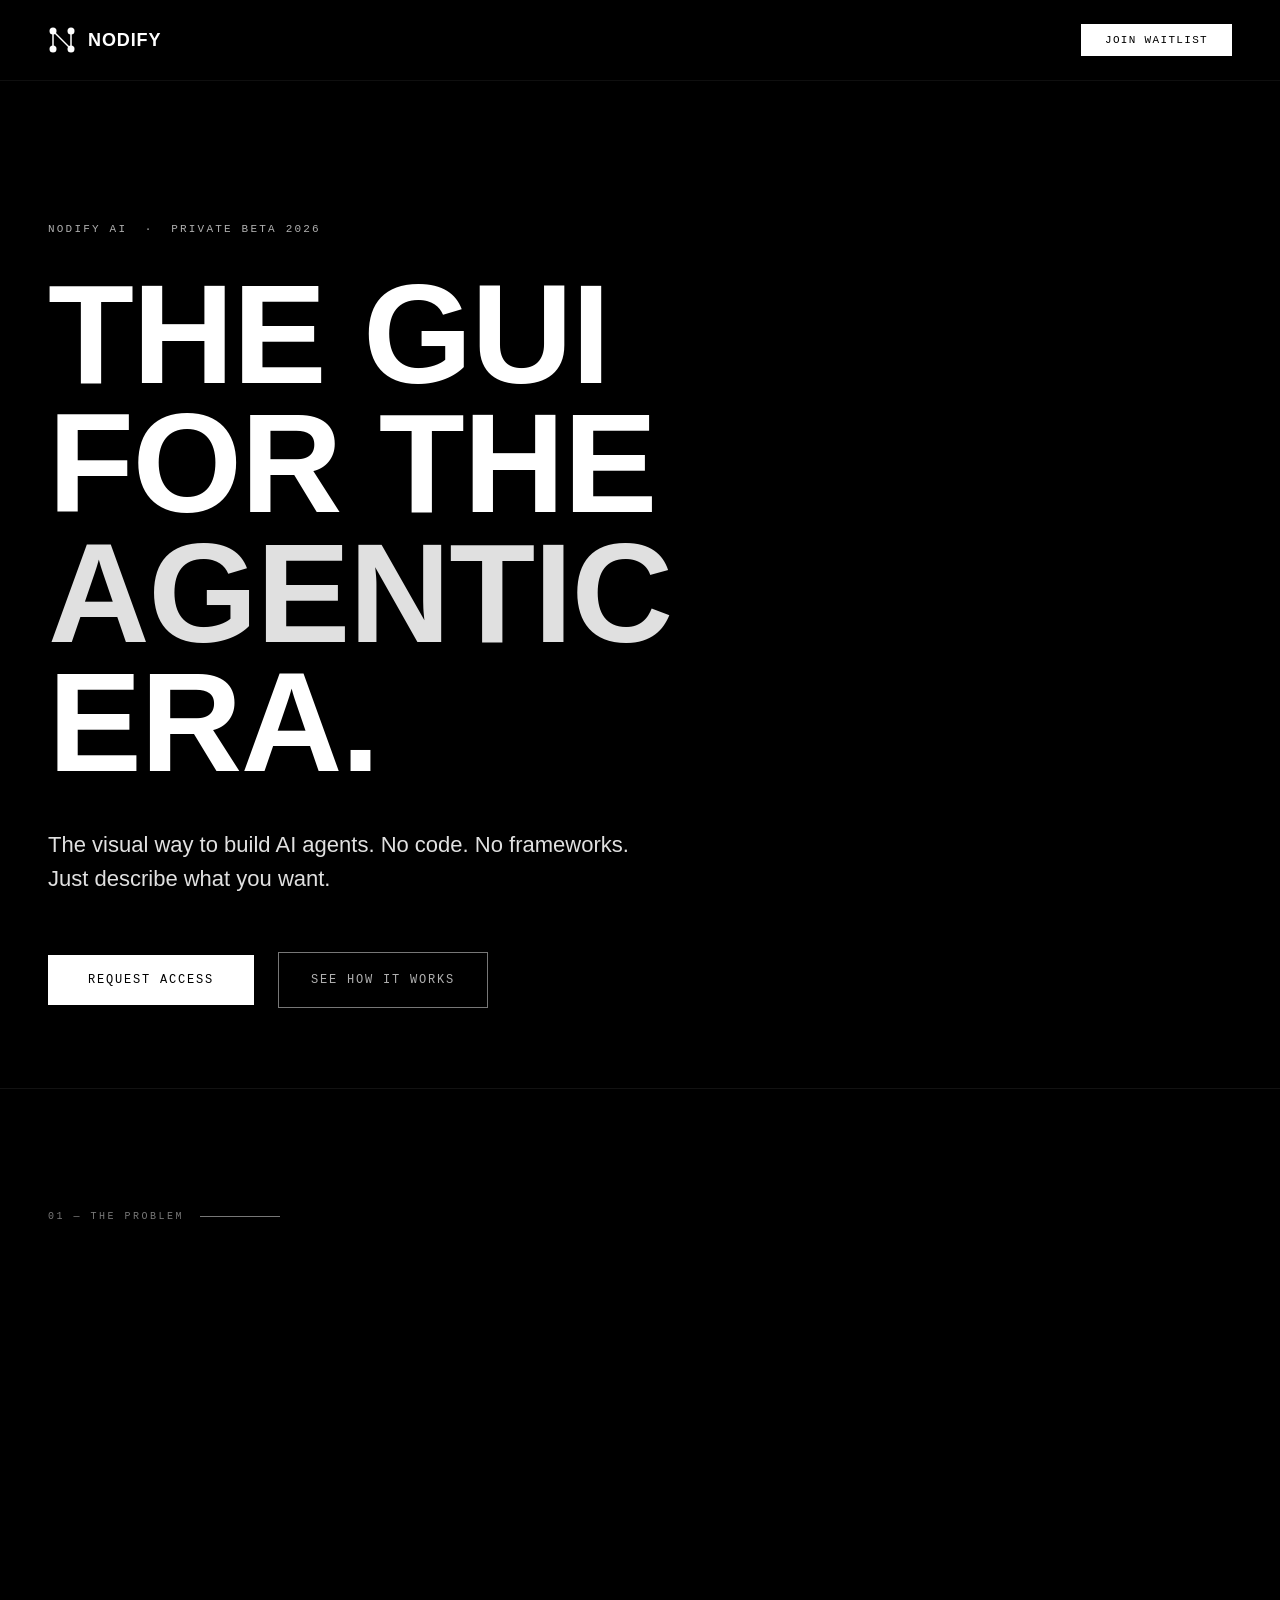
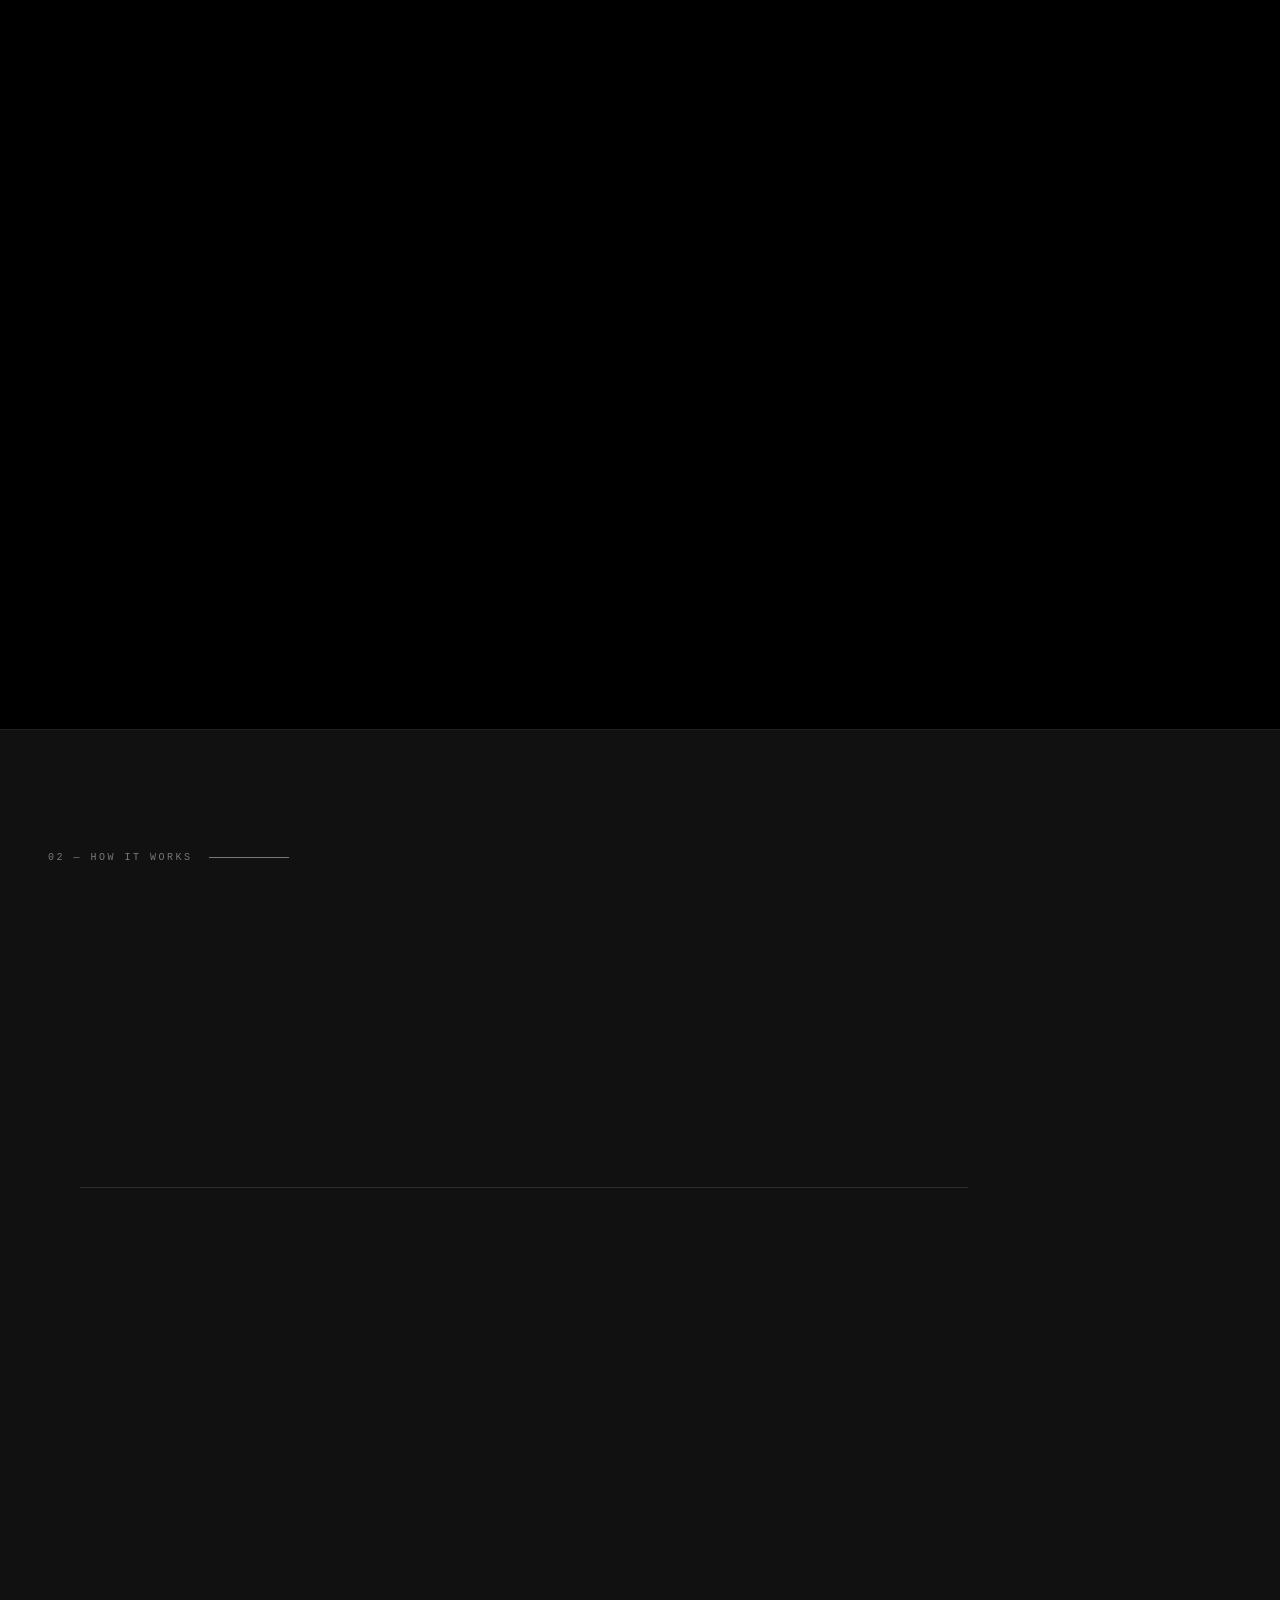
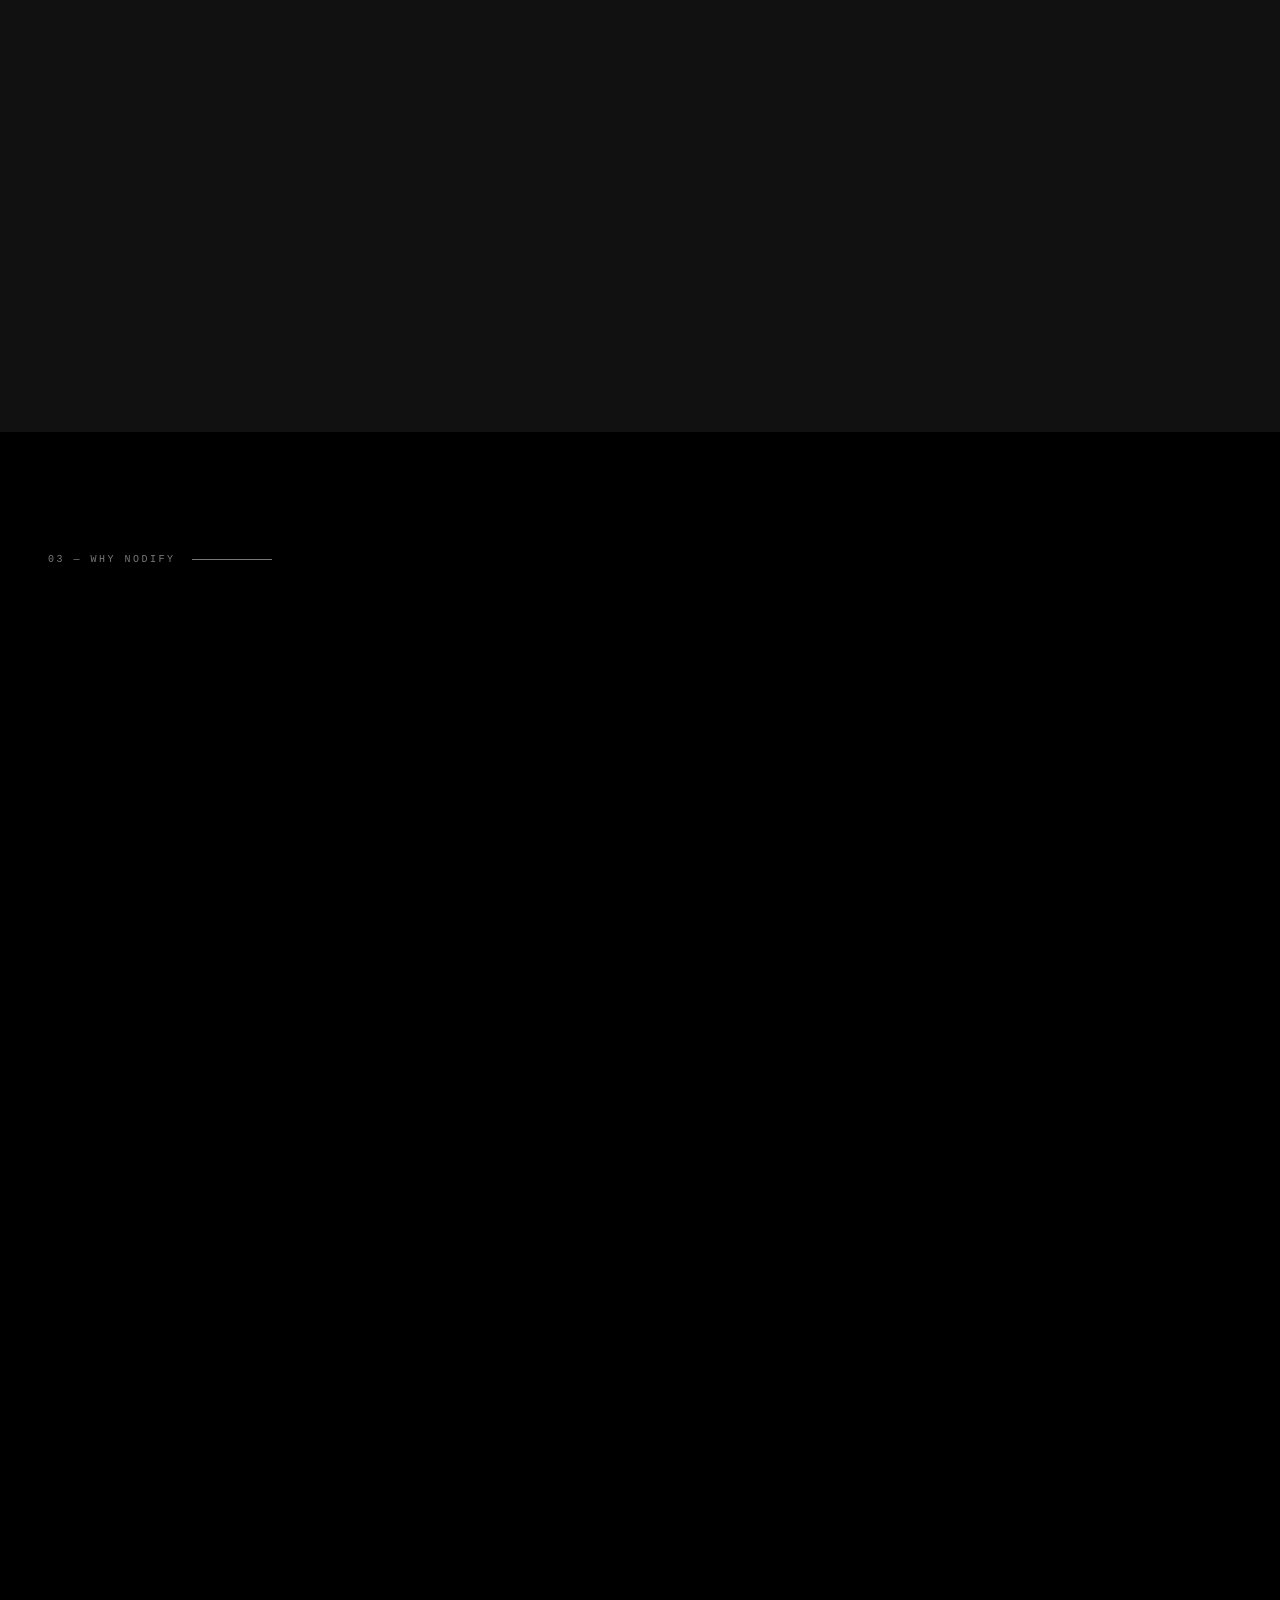
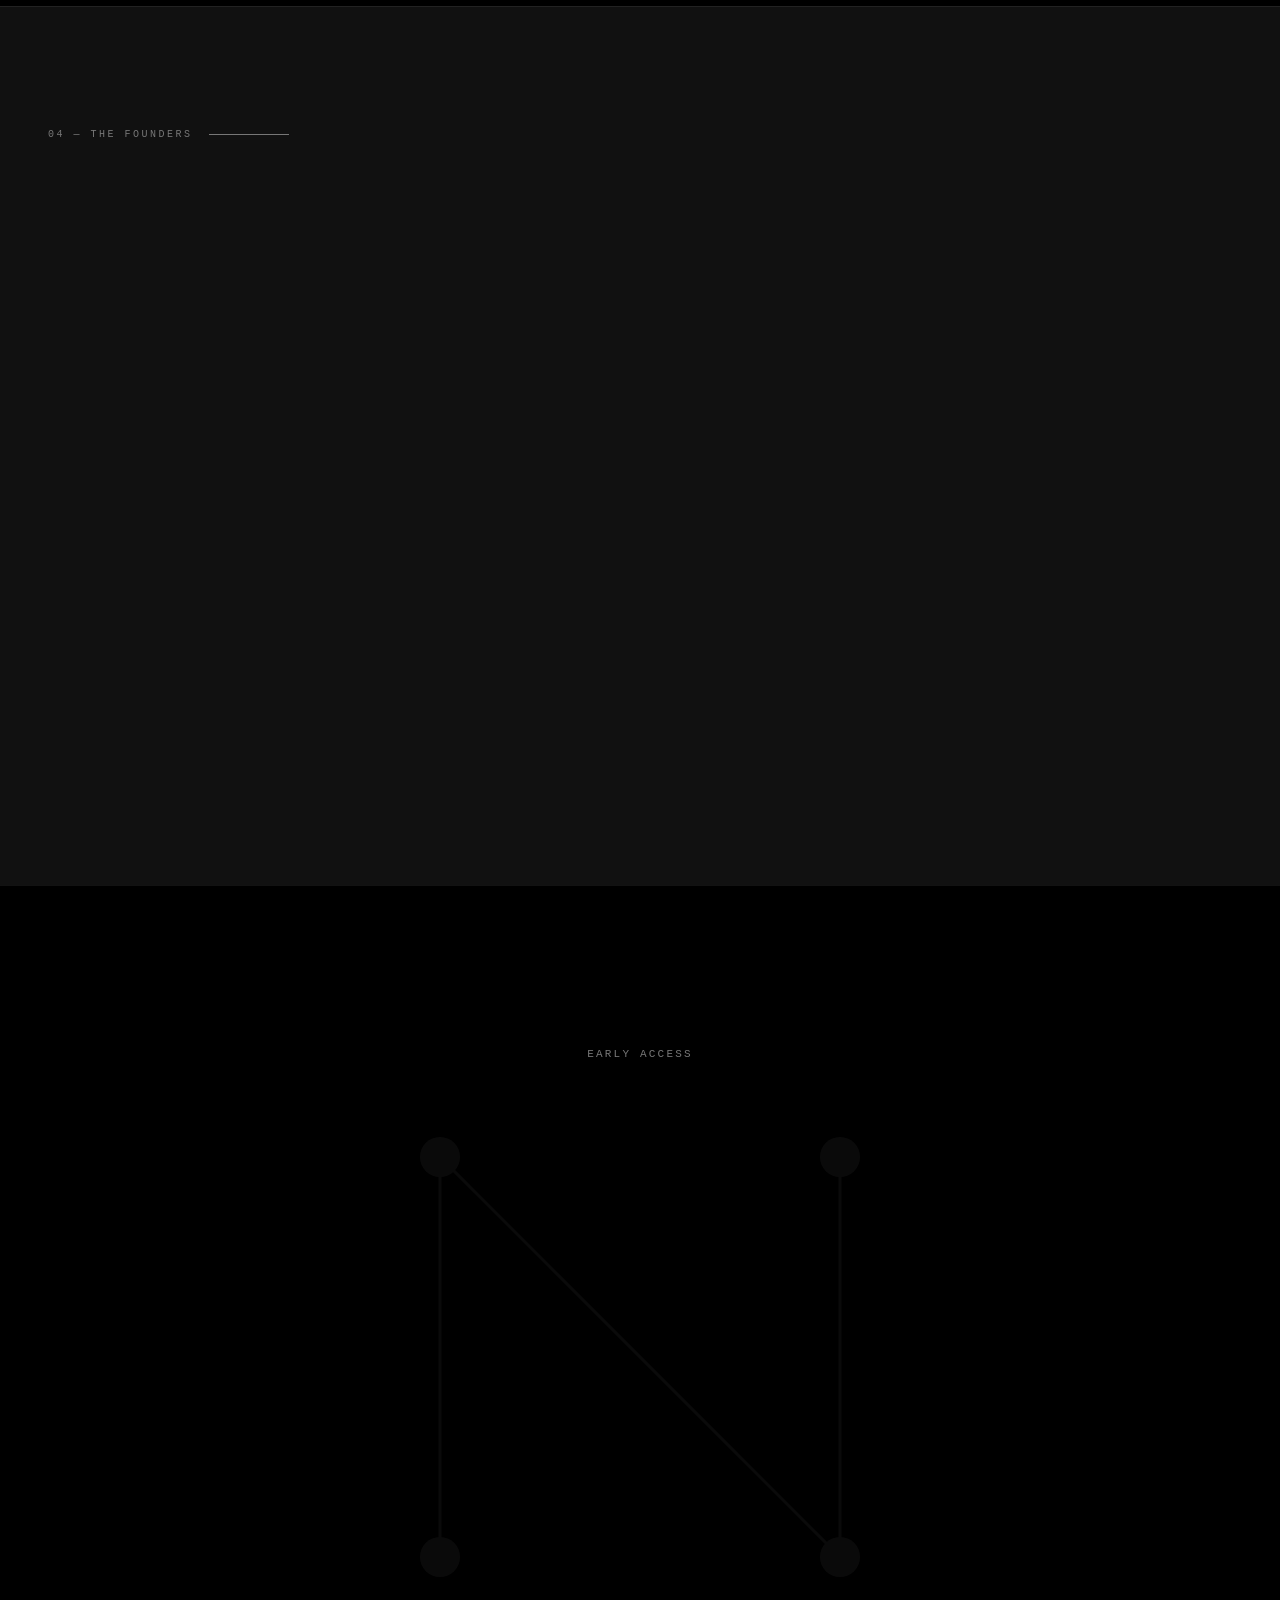
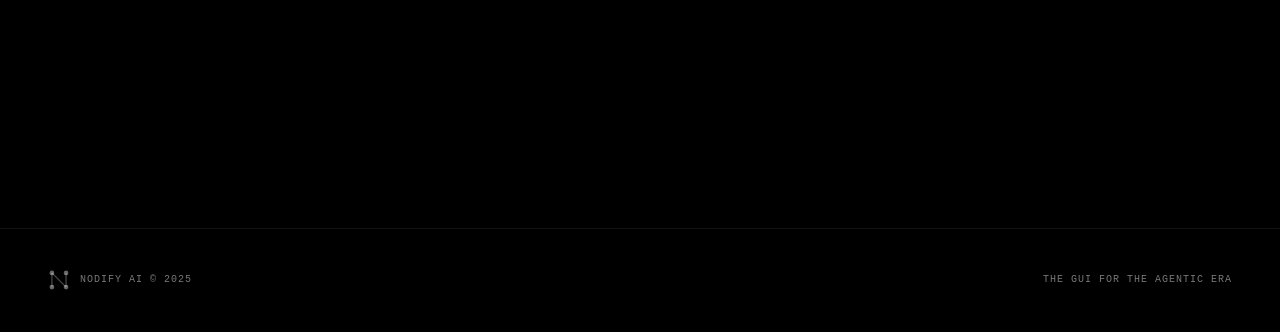
==== commit 25640858: "Improve problem section visibility and clarity Changes: - Remove large background numbers (01, 02, 0" ====
--- a/index.html
+++ b/index.html
@@ -1,187 +1,381 @@
 <!DOCTYPE html>
-<html>
-<head>
-  <meta charset="utf-8">
-  <title>Nodify AI — The GUI for the Agentic Era</title>
-  <style>
-    * { margin: 0; padding: 0; box-sizing: border-box; }
-    body { background: #000000; display: flex; align-items: center; justify-content: center; min-height: 100vh; font-family: -apple-system, BlinkMacSystemFont, sans-serif; }
-    #__bundler_loading { position: fixed; bottom: 20px; right: 20px; font: 13px/1.4 -apple-system, BlinkMacSystemFont, sans-serif; color: #666; background: #fff; padding: 8px 14px; border-radius: 8px; box-shadow: 0 1px 4px rgba(0,0,0,0.12); z-index: 10000; }
-    #__bundler_thumbnail { position: fixed; inset: 0; width: 100%; height: 100%; display: flex; align-items: center; justify-content: center; background: #000000; z-index: 9999; }
-    #__bundler_thumbnail svg { width: 100%; height: 100%; object-fit: contain; }
-    #__bundler_placeholder { color: #999; font-size: 14px; }
-  </style>
-  <noscript>
-    <style>#__bundler_loading { display: none; }</style>
-    <div style="position:fixed;bottom:12px;left:12px;font:13px/1.4 -apple-system,BlinkMacSystemFont,sans-serif;color:#999;background:rgba(255,255,255,0.9);padding:6px 12px;border-radius:6px;box-shadow:0 1px 4px rgba(0,0,0,0.08);z-index:10000;">
-      This page requires JavaScript to display.
-    </div>
-  </noscript>
+<html lang="en"><head>
+<meta charset="UTF-8">
+<meta name="viewport" content="width=device-width, initial-scale=1.0">
+<title>Nodify AI — The GUI for the Agentic Era</title>
+<link rel="icon" type="image/svg+xml" href="src/favicon.svg">
+<link rel="preconnect" href="https://fonts.googleapis.com">
+<link rel="preconnect" href="https://fonts.gstatic.com" crossorigin="">
+
+
+
+
+
+
+  <link rel="stylesheet" href="src/css/fonts.css">
+  <link rel="stylesheet" href="src/css/styles.css">
 </head>
 <body>
-  <div id="__bundler_thumbnail">
-  <svg viewBox="0 0 1200 800" xmlns="http://www.w3.org/2000/svg">
-    <rect width="1200" height="800" fill="#000000"></rect>
-    <g transform="translate(600 400)" stroke="#ffffff" stroke-width="8" fill="#ffffff">
-      <line x1="-160" y1="-160" x2="-160" y2="160" stroke-width="4"></line>
-      <line x1="-160" y1="-160" x2="160" y2="160" stroke-width="4"></line>
-      <line x1="160" y1="-160" x2="160" y2="160" stroke-width="4"></line>
-      <circle cx="-160" cy="-160" r="26"></circle>
-      <circle cx="160" cy="-160" r="26"></circle>
-      <circle cx="-160" cy="160" r="26"></circle>
-      <circle cx="160" cy="160" r="26"></circle>
-    </g>
-  </svg>
+
+<!-- NAV -->
+<nav>
+  <a class="nav-logo" href="#">
+    <svg width="28" height="28" viewBox="0 0 28 28" fill="none" xmlns="http://www.w3.org/2000/svg">
+      <circle cx="5" cy="23" r="3.5" fill="white"></circle>
+      <circle cx="5" cy="5" r="3.5" fill="white"></circle>
+      <circle cx="23" cy="23" r="3.5" fill="white"></circle>
+      <circle cx="23" cy="5" r="3.5" fill="white"></circle>
+      <line x1="5" y1="23" x2="5" y2="5" stroke="white" stroke-width="1.5"></line>
+      <line x1="5" y1="5" x2="23" y2="23" stroke="white" stroke-width="1.5"></line>
+      <line x1="23" y1="23" x2="23" y2="5" stroke="white" stroke-width="1.5"></line>
+    </svg>
+    <span class="nav-wordmark">Nodify</span>
+  </a>
+  <button class="nav-cta" onclick="document.getElementById('waitlist').scrollIntoView({behavior:'smooth'})">Join Waitlist</button>
+</nav>
+
+<!-- GLOBAL NODE BACKGROUND -->
+<svg id="heroBg" xmlns="http://www.w3.org/2000/svg" style="position:fixed;top:0;left:0;width:100vw;height:100vh;pointer-events:none;opacity:0.3;z-index:0;"></svg>
+
+<!-- HERO -->
+<section class="hero" style="border-top: none;">
+  <div class="hero-label">Nodify AI &nbsp;·&nbsp; Private Beta 2026</div>
+
+  <h1 class="hero-headline">
+    The GUI<br>for the<br><em>Agentic</em><br>Era.
+  </h1>
+
+  <p class="hero-tagline">
+    The visual way to build AI agents. No code. No frameworks. Just describe what you want.
+  </p>
+
+  <div class="hero-actions">
+    <button class="btn-primary" onclick="document.getElementById('waitlist').scrollIntoView({behavior:'smooth'})">
+      Request Access
+    </button>
+    <a class="btn-ghost" href="#how-it-works">See How It Works</a>
+  </div>
+
+</section>
+
+<!-- PROBLEM -->
+<section class="problem-section" id="problem">
+  <div class="section-label">01 — The Problem</div>
+
+  <h2 class="section-headline reveal">Most people<br>can't build agents.</h2>
+
+  <p class="problem-intro reveal">
+    The tools exist. The capability is real. But the GUI does not. A technical gap this wide doesn't slow adoption — it stops it entirely.
+  </p>
+
+  <div class="problem-grid reveal">
+    <div class="problem-card">
+      <div class="problem-card-role">Marketing Manager</div>
+      <div class="problem-card-title">Research competitors.<br>Draft reports. Automatically.</div>
+      <div class="problem-card-body">She knows exactly what she wants. She has the use case. She has the business value. She cannot build it herself.</div>
+      <div class="problem-card-barrier">Has to hire an engineer — for a workflow a 5-minute Nodify session would generate.</div>
+    </div>
+    <div class="problem-card">
+      <div class="problem-card-role">Startup Founder</div>
+      <div class="problem-card-title">Qualify leads. Send follow-ups. Update the CRM.</div>
+      <div class="problem-card-body">A complete agentic sales loop. Entirely within his reach conceptually. Entirely out of reach technically.</div>
+      <div class="problem-card-barrier">LangFlow requires templates and setup. Claude Code cannot one-shot a full workflow. There is no middle ground.</div>
+    </div>
+    <div class="problem-card">
+      <div class="problem-card-role">Hospital Ops Team</div>
+      <div class="problem-card-title">Route patient inquiries. Flag urgent cases.</div>
+      <div class="problem-card-body">High stakes. Real need. A team of operators with deep domain knowledge and zero ability to build the agent that would save them hours every day.</div>
+      <div class="problem-card-barrier">Completely locked out. Not for lack of vision — for lack of a GUI.</div>
+    </div>
+  </div>
+
+  <div class="problem-footer reveal">
+    The tools exist.<br>
+    <span>The GUI does not.</span>
+  </div>
+</section>
+
+<!-- HOW IT WORKS -->
+<section class="how-section" id="how-it-works">
+  <div class="section-label">02 — How It Works</div>
+  <h2 class="section-headline reveal">Four steps.<br>Production-ready.</h2>
+
+  <div class="steps-container">
+    <div class="step reveal">
+      <div class="step-num-wrap">
+        <div class="step-node"><div class="step-node-inner"></div></div>
+        <span class="step-num">Step 01</span>
+      </div>
+      <div class="step-verb">Describe</div>
+      <div class="step-body">Tell Nodify what you want in plain English. Your goal, your workflow, your outcome. No syntax, no framework, no prior knowledge required.</div>
+      <div class="step-detail">Natural language input</div>
+    </div>
+
+    <div class="step reveal" style="transition-delay: 0.1s">
+      <div class="step-num-wrap">
+        <div class="step-node"><div class="step-node-inner"></div></div>
+        <span class="step-num">Step 02</span>
+      </div>
+      <div class="step-verb">Iterate</div>
+      <div class="step-body">Nodify proposes a visual node graph of your workflow. Inspect each node. Adjust conversationally. See your logic rendered as a live, interactive diagram.</div>
+      <div class="step-detail">Visual node editor</div>
+    </div>
+
+    <div class="step reveal" style="transition-delay: 0.2s">
+      <div class="step-num-wrap">
+        <div class="step-node"><div class="step-node-inner"></div></div>
+        <span class="step-num">Step 03</span>
+      </div>
+      <div class="step-verb">Confirm</div>
+      <div class="step-body">Nodify infers the tools, APIs, MCP connections, and permissions your workflow needs — then presents them for your review before anything runs.</div>
+      <div class="step-detail">Permission review</div>
+    </div>
+
+    <div class="step reveal" style="transition-delay: 0.3s">
+      <div class="step-num-wrap">
+        <div class="step-node"><div class="step-node-inner"></div></div>
+        <span class="step-num">Step 04</span>
+      </div>
+      <div class="step-verb">Generate</div>
+      <div class="step-body">A complete, production-ready agentic application — deployed and running in minutes. Not a prototype. Not a demo. Something that actually works.</div>
+      <div class="step-detail">Production deploy</div>
+    </div>
+  </div>
+
+  <!-- Mini node graph visual -->
+  <div class="graph-canvas-wrap reveal" style="transition-delay:0.2s">
+    <svg width="100%" viewBox="0 0 800 200" fill="none" xmlns="http://www.w3.org/2000/svg" style="overflow:visible">
+      <!-- Edges (static) -->
+      <line x1="100" y1="100" x2="300" y2="100" stroke="rgba(255,255,255,0.15)" stroke-width="1"></line>
+      <line x1="300" y1="100" x2="300" y2="70" stroke="rgba(255,255,255,0.12)" stroke-width="1"></line>
+      <line x1="300" y1="100" x2="300" y2="130" stroke="rgba(255,255,255,0.12)" stroke-width="1"></line>
+      <line x1="300" y1="70" x2="450" y2="70" stroke="rgba(255,255,255,0.12)" stroke-width="1"></line>
+      <line x1="300" y1="130" x2="450" y2="130" stroke="rgba(255,255,255,0.12)" stroke-width="1"></line>
+      <line x1="450" y1="70" x2="500" y2="85" stroke="rgba(255,255,255,0.12)" stroke-width="1"></line>
+      <line x1="450" y1="130" x2="500" y2="115" stroke="rgba(255,255,255,0.12)" stroke-width="1"></line>
+      <line x1="500" y1="100" x2="700" y2="100" stroke="rgba(255,255,255,0.15)" stroke-width="1"></line>
+      <!-- Flow edges animated -->
+      <line x1="100" y1="100" x2="300" y2="100" stroke="white" stroke-width="1" stroke-dasharray="6 10" class="flow-edge"></line>
+      <line x1="300" y1="100" x2="300" y2="70" stroke="white" stroke-width="1" stroke-dasharray="4 8" class="flow-edge" style="animation-delay:-0.5s;opacity:0.6"></line>
+      <line x1="300" y1="100" x2="300" y2="130" stroke="white" stroke-width="1" stroke-dasharray="4 8" class="flow-edge" style="animation-delay:-0.7s;opacity:0.6"></line>
+      <line x1="300" y1="70" x2="450" y2="70" stroke="white" stroke-width="1" stroke-dasharray="4 8" class="flow-edge" style="animation-delay:-1s;opacity:0.5"></line>
+      <line x1="450" y1="70" x2="500" y2="85" stroke="white" stroke-width="1" stroke-dasharray="4 8" class="flow-edge" style="animation-delay:-1.4s;opacity:0.5"></line>
+      <line x1="500" y1="100" x2="700" y2="100" stroke="white" stroke-width="1" stroke-dasharray="6 10" class="flow-edge" style="animation-delay:-2s"></line>
+      <!-- Nodes -->
+      <circle cx="100" cy="100" r="8" fill="black" stroke="rgba(255,255,255,0.4)" stroke-width="1.5"></circle>
+      <circle cx="100" cy="100" r="3" fill="white" style="animation: nodePulse 2.5s ease-in-out infinite;"></circle>
+      <circle cx="300" cy="100" r="12" fill="black" stroke="white" stroke-width="1.5"></circle>
+      <circle cx="300" cy="100" r="5" fill="white"></circle>
+      <circle cx="300" cy="70" r="6" fill="black" stroke="rgba(255,255,255,0.4)" stroke-width="1"></circle>
+      <circle cx="300" cy="70" r="2.5" fill="rgba(255,255,255,0.6)"></circle>
+      <circle cx="300" cy="130" r="6" fill="black" stroke="rgba(255,255,255,0.4)" stroke-width="1"></circle>
+      <circle cx="300" cy="130" r="2.5" fill="rgba(255,255,255,0.6)"></circle>
+      <circle cx="450" cy="70" r="6" fill="black" stroke="rgba(255,255,255,0.3)" stroke-width="1"></circle>
+      <circle cx="450" cy="70" r="2.5" fill="rgba(255,255,255,0.5)"></circle>
+      <circle cx="450" cy="130" r="6" fill="black" stroke="rgba(255,255,255,0.3)" stroke-width="1"></circle>
+      <circle cx="450" cy="130" r="2.5" fill="rgba(255,255,255,0.5)"></circle>
+      <circle cx="500" cy="100" r="10" fill="black" stroke="white" stroke-width="1.5"></circle>
+      <circle cx="500" cy="100" r="4" fill="white"></circle>
+      <circle cx="700" cy="100" r="12" fill="white"></circle>
+      <circle cx="700" cy="100" r="5" fill="black"></circle>
+      <!-- Labels -->
+      <text x="100" y="124" text-anchor="middle" fill="rgba(255,255,255,0.4)" font-family="Space Mono, monospace" font-size="9" letter-spacing="1">DESCRIBE</text>
+      <text x="300" y="84" text-anchor="middle" fill="rgba(255,255,255,0.6)" font-family="Space Mono, monospace" font-size="9" letter-spacing="1">ITERATE</text>
+      <text x="500" y="124" text-anchor="middle" fill="rgba(255,255,255,0.5)" font-family="Space Mono, monospace" font-size="9" letter-spacing="1">CONFIRM</text>
+      <text x="700" y="126" text-anchor="middle" fill="rgba(255,255,255,0.6)" font-family="Space Mono, monospace" font-size="9" letter-spacing="1">GENERATE</text>
+    </svg>
+  </div>
+</section>
+
+<!-- WHY NODIFY -->
+<section class="comparison-section" id="why-nodify">
+  <div class="section-label">03 — Why Nodify</div>
+  <h2 class="section-headline reveal">Everything else<br>falls short.</h2>
+
+  <p class="comparison-intro reveal">
+    Visual builders are template-driven. AI code generators can't one-shot a complete workflow. Chat interfaces are paralyzing when you don't know exactly what to ask. The GUI was missing. Until now.
+  </p>
+
+  <table class="comparison-table reveal">
+    <thead>
+      <tr>
+        <th>Capability</th>
+        <th>LangFlow <span class="tag">Visual</span></th>
+        <th>Cursor / Claude Code <span class="tag">AI Code</span></th>
+        <th>n8n / Zapier <span class="tag">Automation</span></th>
+        <th class="nodify-col">Nodify AI</th>
+      </tr>
+    </thead>
+    <tbody>
+      <tr>
+        <td>No code required</td>
+        <td><span class="cross">Partial</span></td>
+        <td><span class="cross">No</span></td>
+        <td><span class="cross">Partial</span></td>
+        <td class="nodify-col"><span class="check">Yes</span></td>
+      </tr>
+      <tr>
+        <td>Natural language input</td>
+        <td><span class="cross">No</span></td>
+        <td><span class="cross">Chat only</span></td>
+        <td><span class="cross">No</span></td>
+        <td class="nodify-col"><span class="check">Yes — primary interface</span></td>
+      </tr>
+      <tr>
+        <td>Visual node graph</td>
+        <td><span class="cross">Template-driven</span></td>
+        <td><span class="cross">No</span></td>
+        <td><span class="cross">Fixed nodes only</span></td>
+        <td class="nodify-col"><span class="check">Generated, editable</span></td>
+      </tr>
+      <tr>
+        <td>Production-ready output</td>
+        <td><span class="cross">Manual setup</span></td>
+        <td><span class="cross">Incomplete</span></td>
+        <td><span class="cross">Low complexity only</span></td>
+        <td class="nodify-col"><span class="check">Full deploy in minutes</span></td>
+      </tr>
+      <tr>
+        <td>Multi-agent orchestration</td>
+        <td><span class="cross">No</span></td>
+        <td><span class="cross">No</span></td>
+        <td><span class="cross">No</span></td>
+        <td class="nodify-col"><span class="check">Yes — birds-eye view</span></td>
+      </tr>
+      <tr>
+        <td>Explore without knowing what to ask</td>
+        <td><span class="cross">No</span></td>
+        <td><span class="cross">No</span></td>
+        <td><span class="cross">No</span></td>
+        <td class="nodify-col"><span class="check">Visual proposals</span></td>
+      </tr>
+    </tbody>
+  </table>
+</section>
+
+<!-- FOUNDERS -->
+<section class="founders-section" id="founders">
+  <div class="section-label">04 — The Founders</div>
+  <h2 class="section-headline reveal">Built by people<br>who've felt the gap.</h2>
+
+  <div class="founders-grid reveal">
+    <div class="founder-card">
+      <div class="founder-avatar">
+        <div class="founder-avatar-placeholder">
+          <img class="founder-photo" src="src/images/image-1.jpg" alt="Rohan">
+        </div>
+      </div>
+      <div class="founder-info">
+        <div class="founder-name">Rohan Bennur</div>
+        <div class="founder-title">Co-Founder</div>
+        <ul class="founder-bio">
+          <li>Built production-grade infrastructure at Amagi (NBCU, DAZN scale)</li>
+          <li>Deep experience in distributed systems and reliability</li>
+        </ul>
+        <div class="founder-links">
+          <a href="https://www.linkedin.com/in/rohan-bennur/" target="_blank" rel="noopener" class="founder-link">LinkedIn →</a>
+        </div>
+      </div>
+    </div>
+
+    <div class="founder-card">
+      <div class="founder-avatar">
+        <div class="founder-avatar-placeholder">
+          <img class="founder-photo" src="src/images/image-2.jpg" alt="Sankalp">
+        </div>
+      </div>
+      <div class="founder-info">
+        <div class="founder-name">Sankalp Kulkarni</div>
+        <div class="founder-title">Co-Founder</div>
+        <ul class="founder-bio">
+          <li>Built autonomous systems, from Physical AI to LLM-based agents</li>
+          <li>Experience turning high-level intent into real-world execution</li>
+        </ul>
+        <div class="founder-links">
+          <a href="https://www.linkedin.com/in/sankalpkulkarni/" target="_blank" rel="noopener" class="founder-link">LinkedIn →</a>
+        </div>
+      </div>
+    </div>
+  </div>
+</section>
+
+<!-- CTA -->
+<section class="cta-section" id="waitlist">
+  <div class="cta-bg-node">
+    <svg width="600" height="600" viewBox="0 0 600 600" fill="none" xmlns="http://www.w3.org/2000/svg">
+      <circle cx="100" cy="500" r="20" fill="white"></circle>
+      <circle cx="100" cy="100" r="20" fill="white"></circle>
+      <circle cx="500" cy="500" r="20" fill="white"></circle>
+      <circle cx="500" cy="100" r="20" fill="white"></circle>
+      <line x1="100" y1="500" x2="100" y2="100" stroke="white" stroke-width="3"></line>
+      <line x1="100" y1="100" x2="500" y2="500" stroke="white" stroke-width="3"></line>
+      <line x1="500" y1="500" x2="500" y2="100" stroke="white" stroke-width="3"></line>
+    </svg>
+  </div>
+
+  <div class="cta-eyebrow">Early Access</div>
+
+  <h2 class="cta-headline reveal">
+    Build your<br>first agent<br>today.
+  </h2>
+
+  <p class="cta-sub reveal">
+    Nodify AI is in private beta. Join the waitlist and be first to build production-ready agentic workflows — without writing a single line of code.
+  </p>
+
+  <div class="waitlist-form reveal">
+    <input class="waitlist-input" type="email" placeholder="your@email.com" id="emailInput">
+    <button class="waitlist-submit" onclick="handleWaitlist()">Request Access</button>
+  </div>
+  <div class="cta-footnote" id="waitlist-confirm" style="opacity:0; transition: opacity 0.4s;">— You're on the list. We'll be in touch. —</div>
+</section>
+
+<!-- FOOTER -->
+<footer>
+  <div class="footer-logo">
+    <svg width="22" height="22" viewBox="0 0 28 28" fill="none" xmlns="http://www.w3.org/2000/svg">
+      <circle cx="5" cy="23" r="3" fill="rgba(255,255,255,0.4)"></circle>
+      <circle cx="5" cy="5" r="3" fill="rgba(255,255,255,0.4)"></circle>
+      <circle cx="23" cy="23" r="3" fill="rgba(255,255,255,0.4)"></circle>
+      <circle cx="23" cy="5" r="3" fill="rgba(255,255,255,0.4)"></circle>
+      <line x1="5" y1="23" x2="5" y2="5" stroke="rgba(255,255,255,0.3)" stroke-width="1.5"></line>
+      <line x1="5" y1="5" x2="23" y2="23" stroke="rgba(255,255,255,0.3)" stroke-width="1.5"></line>
+      <line x1="23" y1="23" x2="23" y2="5" stroke="rgba(255,255,255,0.3)" stroke-width="1.5"></line>
+    </svg>
+    <span class="footer-copy">Nodify AI © 2025</span>
+  </div>
+  <div class="footer-copy">The GUI for the Agentic Era</div>
+</footer>
+
+<!-- TWEAKS -->
+<div id="tweaks-panel">
+  <div class="tweaks-title">Tweaks</div>
+  <div class="tweak-row">
+    <label class="tweak-label">Hero Headline Size</label>
+    <input class="tweak-range" type="range" min="60" max="200" value="180" id="tweak-headline-size" oninput="document.querySelector('.hero-headline').style.fontSize = this.value + 'px'">
+  </div>
+  <div class="tweak-row">
+    <label class="tweak-label">Surface Shade</label>
+    <select class="tweak-select" id="tweak-bg" onchange="applyBgTweak(this.value)">
+      <option value="black">Pure Black</option>
+      <option value="#0a0a0a">Near Black</option>
+      <option value="#111">Dark Charcoal</option>
+    </select>
+  </div>
+  <div class="tweak-row">
+    <label class="tweak-label">Body Font</label>
+    <select class="tweak-select" onchange="document.body.style.fontFamily = this.value">
+      <option value="'Space Grotesk', sans-serif">Space Grotesk</option>
+      <option value="'Space Mono', monospace">Space Mono</option>
+      <option value="'Georgia', serif">Georgia</option>
+    </select>
+  </div>
 </div>
-  <div id="__bundler_loading">Unpacking...</div>
-
-  <script>
-    
-document.addEventListener('DOMContentLoaded', async function() {
-  const loading = document.getElementById('__bundler_loading');
-  function setStatus(msg) { if (loading) loading.textContent = msg; }
-
-  // Error sink persists across replaceWith since it's on window, not the DOM.
-  window.addEventListener('error', function(e) {
-    var p = document.body || document.documentElement;
-    var d = document.getElementById('__bundler_err') || p.appendChild(document.createElement('div'));
-    d.id = '__bundler_err';
-    d.style.cssText = 'position:fixed;bottom:12px;left:12px;right:12px;font:12px/1.4 ui-monospace,monospace;background:#2a1215;color:#ff8a80;padding:10px 14px;border-radius:8px;border:1px solid #5c2b2e;z-index:99999;white-space:pre-wrap;max-height:40vh;overflow:auto';
-    d.textContent = (d.textContent ? d.textContent + String.fromCharCode(10) : '') +
-      '[bundle] ' + (e.message || e.type) +
-      (e.filename ? ' (' + e.filename.slice(0, 60) + ':' + e.lineno + ')' : '');
-  }, true);
-
-  try {
-    const manifestEl = document.querySelector('script[type="__bundler/manifest"]');
-    const templateEl = document.querySelector('script[type="__bundler/template"]');
-    if (!manifestEl || !templateEl) {
-      setStatus('Error: missing bundle data');
-      console.error('[bundler] Missing script tags — manifestEl:', !!manifestEl, 'templateEl:', !!templateEl);
-      return;
-    }
-
-    const manifest = JSON.parse(manifestEl.textContent);
-    let template = JSON.parse(templateEl.textContent);
-
-    const uuids = Object.keys(manifest);
-    setStatus('Unpacking ' + uuids.length + ' assets...');
-
-    const blobUrls = {};
-    await Promise.all(uuids.map(async (uuid) => {
-      const entry = manifest[uuid];
-      try {
-        const binaryStr = atob(entry.data);
-        const bytes = new Uint8Array(binaryStr.length);
-        for (let i = 0; i < binaryStr.length; i++) bytes[i] = binaryStr.charCodeAt(i);
-
-        let finalBytes = bytes;
-        if (entry.compressed) {
-          if (typeof DecompressionStream !== 'undefined') {
-            const ds = new DecompressionStream('gzip');
-            const writer = ds.writable.getWriter();
-            const reader = ds.readable.getReader();
-            writer.write(bytes);
-            writer.close();
-            const chunks = [];
-            let totalLen = 0;
-            while (true) {
-              const { done, value } = await reader.read();
-              if (done) break;
-              chunks.push(value);
-              totalLen += value.length;
-            }
-            finalBytes = new Uint8Array(totalLen);
-            let offset = 0;
-            for (const chunk of chunks) { finalBytes.set(chunk, offset); offset += chunk.length; }
-          } else {
-            console.warn('DecompressionStream not available, asset ' + uuid + ' may not render');
-          }
-        }
-
-        blobUrls[uuid] = URL.createObjectURL(new Blob([finalBytes], { type: entry.mime }));
-      } catch (err) {
-        console.error('Failed to decode asset ' + uuid + ':', err);
-        blobUrls[uuid] = URL.createObjectURL(new Blob([], { type: entry.mime }));
-      }
-    }));
-
-    const extResEl = document.querySelector('script[type="__bundler/ext_resources"]');
-    const extResources = extResEl ? JSON.parse(extResEl.textContent) : [];
-    const resourceMap = {};
-    for (const entry of extResources) {
-      if (blobUrls[entry.uuid]) resourceMap[entry.id] = blobUrls[entry.uuid];
-    }
-
-    setStatus('Rendering...');
-    for (const uuid of uuids) template = template.split(uuid).join(blobUrls[uuid]);
-
-    // Strip integrity + crossorigin — blob URLs from a file:// document inherit
-    // a null origin, so crossorigin forces a CORS fetch that SRI then rejects.
-    // The manifest bytes are ours; SRI protects against CDN compromise, not this.
-    template = template.replace(/\s+integrity="[^"]*"/gi, '').replace(/\s+crossorigin="[^"]*"/gi, '');
-
-    const resourceScript = '<script>window.__resources = ' +
-      JSON.stringify(resourceMap).split('</' + 'script>').join('<\\/' + 'script>') +
-      ';</' + 'script>';
-    // Inject after <head> so the DOCTYPE stays first; prepending the script
-    // would push the parser into quirks mode. DOMParser always emits a <head>
-    // (synthesizing one if the source HTML omitted it) but may carry
-    // attributes through, so match the full opening tag. slice() rather than
-    // replace() keeps us clear of $-pattern substitution in resourceScript.
-    const headOpen = template.match(/<head[^>]*>/i);
-    if (headOpen) {
-      const i = headOpen.index + headOpen[0].length;
-      template = template.slice(0, i) + resourceScript + template.slice(i);
-    }
-
-    // Parse the template and swap the root element. Scripts inserted via
-    // DOMParser/replaceWith are inert per spec — re-create each with
-    // createElement so they execute, awaiting onload for src scripts to
-    // preserve ordering (React before ReactDOM before Babel before text/babel).
-    const doc = new DOMParser().parseFromString(template, 'text/html');
-    document.documentElement.replaceWith(doc.documentElement);
-    const dead = Array.from(document.scripts);
-    for (const old of dead) {
-      const s = document.createElement('script');
-      for (const a of old.attributes) s.setAttribute(a.name, a.value);
-      s.textContent = old.textContent;
-      // text/babel scripts with a src: fetch and inline. transformScriptTags
-      // does XHR against the src, but blob:null/ from a file:// origin is
-      // silently dropped. Inlining makes it a plain inline babel script,
-      // which transformScriptTags handles unconditionally.
-      if ((s.type === 'text/babel' || s.type === 'text/jsx') && s.src) {
-        const r = await fetch(s.src);
-        s.textContent = await r.text();
-        s.removeAttribute('src');
-      }
-      const p = s.src ? new Promise(function(r) { s.onload = s.onerror = r; }) : null;
-      old.replaceWith(s);
-      if (p) await p;
-    }
-    // Babel standalone auto-transforms type=text/babel on DOMContentLoaded,
-    // which fired before we swapped the document. Trigger manually if present.
-    if (window.Babel && typeof window.Babel.transformScriptTags === 'function') {
-      window.Babel.transformScriptTags();
-    }
-  } catch (err) {
-    setStatus('Error unpacking: ' + err.message);
-    console.error('Bundle unpack error:', err);
-  }
-});
-
-  </script>
-
-  <script type="__bundler/manifest">
-{"2c3bf7c3-545c-4afe-93b7-0eb82d9974f6":{"mime":"image/jpeg","compressed":false,"data":"/9j/4AAQSkZJRgABAQAAAQABAAD/2wBDAAYEBQYFBAYGBQYHBwYIChAKCgkJChQODwwQFxQYGBcUFhYaHSUfGhsjHBYWICwgIyYnKSopGR8tMC0oMCUoKSj/2wBDAQcHBwoIChMKChMoGhYaKCgoKCgoKCgoKCgoKCgoKCgoKCgoKCgoKCgoKCgoKCgoKCgoKCgoKCgoKCgoKCgoKCj/wgARCAQAAwADASIAAhEBAxEB/8QAGgAAAgMBAQAAAAAAAAAAAAAAAgMAAQQFBv/EABgBAQEBAQEAAAAAAAAAAAAAAAABAgME/[base64]/xkK6GjRLkZj0ovbJC+bozR1bVmNWaCLvfsONqizOS9VZheujEYLG05bNPO0UC2qkBqtFulZBAOt2BsXu22CznbYse2wuzk3hmNUa5Ba9ShaFZsOnnxwyjJyGBhUpgNql1qroqc6glQCYUdiYiiqwpQjWr0FGZqkHkdAsaS2YGHWTm203oVdHamEqWAMsbK5BzXZ/[base64]/lWddGEa7tcmpX5866ZFkG5dyONDo0FnIEKqa39Xg77nvnyS1ekXIquzXJI08xubNoZMnbebo06V5NFpZNdJ5rN6fjTKG5H5t0QKb0smbt/[base64]/PqO0KaHqyPxWqea4CepGGhhZLiaIipdJpdrVyXbJVFhY2DcGNL8Os0NxusaFUuPB1ebnNnmvMMCotw69Mufr4rpu9WvUJqysOVKuVCSQ8JrU/ldjcbZWNzXawAiapmutnG1co19XA0HC/[base64]/pcw2mckD0V0teqEtYuXM0FWGpmeSWRJmVsxA6M/[base64]/[base64]/RGCQlSVUqQqrqB24t1miXNZqXCpcKl0VLhziaPPSbdapmizLNVVkHXUvPy9DELKKTWYubDgd/gWTt8DvGgbuaU2l5hnmXJsDIWY4V3sZNrW+fz+py7yq6fc6tefXNyyqbklWiwJJRVRRjRcqVdVcEGgbAqSagnaVbzucs1RMs1Qy1roy1roy1royDsowzTnC34toYkJKuqqSFVdA78O5NMqazJISVC6kJKhkqq56hgWTrWe7dWIKqXEzu5xqvE652swmunzvU41Z/[base64]/[base64]/O6o6lqbLcklkkJJKklxVXEqSVUuiquFLNZTkuCKrCkhKuFXIRLkJiA1yMPMw1llqxszw6CY66Y1TMZoHK0F+XSqQNUtgSZNa7lgmOY5iQO69bozvUbExckLuiJRQG5AIVgHLKq6KKiBFmE4/[base64]/oPP8AUy3lkZLeNqMzQ7E2xe7G5cym1W68rBoJyw1mU8y7S2t2jlOt1851Gx6m6SS1DBp5kyuPTiKdQKbc5GiILQqO60ynJg0BoDYp2ggwc7Fbk3LSA7A4Hf8APrk73B3tepvO+BISMvB7/DAs7AtlixcIpkYLjILpsB7nG7B5unZq0psJViaUazFa9c8DsdXLy5rnps4Rax6F/[base64]/ZLFmzNDJmB59ILZSjNJrzku0G5zk1KflSiU6IBJt0Um7DO2qK25gHZbGyyKWbCb+URumRhS2JJdPSZnkSBShbKIS7BF6RIStW5bbbYZSIbUzJCYZrZNVcdQqmwXTaKpwi7fBFkQsXCJ6fN0StEVZ6tBK1PKq9Y1ptNm8+ZJroTn60F0yr0tHP0Z1rvK6M/[base64]/[base64]/[base64]/RwsW1Za2Zs3HzPT1y35a+pz+fRDlHFBoKKmpWaAGNZ7dLBp9RmJ0pd3QLQIlaxjPGaDKG0VzB0edUtRhqMKJ2eztkh3OIU5VE/[base64]/0+cClbgXYQ40FTBC0NRrNGnE8bQkhypHO5vog5b8+rbj5das5FgMiiGVooShQHVHqyNlW/JqM69ykyW4KC2itLauwSq62a8E53sJq5MS4remWuDbWyS2rhdWcmZ4QeIvJsYHp4tq52wYhFuAKyguDUQqyCMWElWxDoNd0DZZ4VxTrl0Y/[base64]/[base64]/MmpJJmrK7BlkCVSQbplZzdcgMuQ7Ypnr5LAlaiYasaes12CxLJZLXZvbmdqXYEVRUDdiDJRKuRV1Sy4ISHLlAwdi4zdNQCIqErtKuiqmLg6Kuw7z0umItHippVUArO1GLo05H0V0o1FkKza/[base64]/[base64]/[base64]/N6pDhBcpZLFLGrQ8T0evzEkld+KpF41amGIqwlsLoESGVkG7Gas+iyoJBHCslFKqXYF1RLqgkuCM7ktlKwKkuAoajRnsK1XLotLNRlgZYWFhKNGa2oQsGAVIIlcmdEYHFmEoiEkoylM3c3ZrL+b1lY1zXbmeT1ccewJx8/oV2eeLrBqcwekaYA60muO/[base64]/[base64]/SF+btLql5vK6/[base64]/cnj3jrnxacmwhZQqmCLFg0FXRKuQsGLrsS6gYUJLokVBtgRXO6HPzupcz1CjpAW0bEixdz1OP0ud05Muy68wsxIYWNkKyDYLJVFrKRZjdFLEKAwCxhcEoG5RQnQFSotiyVzc7dZdKrSCxcVKqy5YgYdKMa7e3l9Dj1ODUcPG9SkdMzujhTRNWyU/Rec9Dc6Kqa5o5HewWc1gjTBkiCdCAeqhq6IB0dSikDZQq5RIsgikF8/o83O7upnrLqwRIUUlydZaoG9eDJZ9edLYIFGuU9GPRRLMSLMSS5B2Mo6qy6gAiYxYnRTVsINwWJiVLCVrEMsea71GDVgS6ssCAQLJjWnqcjs8ulUa83zRCc0Z0edwpc1ZDYfV5O/[base64]//aAAwDAQACAAMAAAAh9/FKNRRVUKyPaxNzyjGDuEe+1iPC30Wc9tHdIkud094RrV3srG8NVJBBXqp7D/TYqeNRP+/g3HzKROQQpbEPBHgZZFxNFpa6NJN5BJdxuD3VxDxCOH7a1vq+glYMmoNnHoQQUqp5PBZFm84CePVzdNY3X7dt2ZtX+FtJGVA0oF4TiuOywZiDnP4nNq3aIKcQ9V4UvmknONIFX8vuDne8wFwb9lUWMbXdx9D57MgW+pVIo6qfW/DYkw2IICww0x3lI93oB9rklwra7/oaOdzGxqfvX1ZIuGKy8D6vJfPeY9Ghv2k8z7MdGUpgElbaMcl1kshO8P0/1b3dSQyOJzuIKT2JlB2XEDYWueHOZN75pwrl+tk6YCKRU5gv2GMF3znP+GKnnv8AKqXQgHopTYtHvde6JL/jPqWSfiIGKepNAD6y9T85y2WgGN85Z4fG7iELJ+Hoy+E3tfPJ2XiJNmKCGF5NYst1552wz5YUqULikMGes7upt3BbOaTWfVIQsPZlQzIPL4jswsqyEPz086owfdVWV2RTYxmT9+3LkkcYdqxA7pIS4/[base64]/70l04LsDYtZgQOkRT5y8xw987EaQaRf3eVETlV47UZmbyw86BACc8RovZodpDYf70+5wzfRSzYAYCQaQZQdYqX0x8eqUdbTS3Q4iVtjWeQ59/OcUJUOzedeVdxJy0UU5UbCeufT4+arHZfccGwykwmWdBcYSbTT/gz3zcadSTSM4wwwz3SbQjYU225rFBuZQ8cUg8nY/OZTfSxlIeKL2mYFhStOSg8w96afVny4mpsTH9xLBf1OsO8ZHvZXZBhc+Xi2i0dVaalfRjjOm7YeWo5zmpj5hg3yHybhes/VymaXU7bCaYQD9PFLuDL6csMYZVVaRhQzslt5sANgz0ftF30dYmYdS8z14WQBID/AFrIjQNnHHmmmUHzA47aauJHQq0ar608zW0Il0WdeaOEYRQiMU8yohj01n5tVnq7P3yo59R/wjpgPtO2jYgM+ziIKYboRebVeoNzYnX+XD+prycMuCV45+e7VZ+TyMfQAOwNX4Z5I5wD8tqf6NK7Jv3qgCQ4Tu0zupa8oEOS4PS6oepVu7S8cZ7Fb71C6RmP8wa6WOcBKtIurg/8Cg6YuNFzxQqKUGAgrN25WNtOOc+vTU6OEr+/+1iGQL5C0iPSFuWeaODsYUkbyczQIql5b9Nu0V98iRggWBGBAI9cd3GxKXVPu6XA8Ns/aQKilnULks0qhzzQQhyRWHZi+WQ5nIWQgJiyT/[base64]/OWwjBTaLlP/TAb8jLulzVzB06+P5mPe+Uik9ZFUf4VVDKj/FQ8bhTkdBfgpcpGCkKCG2PR8A1hGx/vuz/R7ZBk9qF4lnouCw00vSQjTLGuw+EpXowxudyDsvZEQrA3HK4PvPm0Os5Hqww0mimHsKbEewmwXDKWyY/S4OLaqElugBDEgesrR1/Opfn/ANf1hcxqPokJUfR4LweUklCpd24QTNUCkZ/CvmW0RH4Dd8yb9M11OTI3H3tRS6tOw/0CMhGz2CvDlAFLa8Eps5CxWu4RzVgs1clxuCsfuvVsPjoQH+D6Lq1OjBLD6nKf97+cH9os57DhjY0KKgdxYL0B9okq+C5iMo9if6Nwl37dtFeM2WQsXTHQczpzr7L/[base64]/Z0USfgH38ottcUPMJLH2TbvehDzPLKUlP8AYoveoTk0n0Q/D541AHnEbHqZsDAD4Rn+fsbG35LJTilEjXcN+QD9PurkBHxzJad0AEH8GCus7mZ0Gf2mi+Stl+8BTBD2p7u2DspBPePL1xf8jhD4/vi+o7POW+ElMu8pDfDNgknSN8opIS3ZE5Bsbm4DRoeJm/SgdQzawKOHMWZvjQ8JecStSr5TGXHnlW0q7bXxshkQVMOb/wBXRImWBFIPXjNF1LwH0Qk3j4P2t91ttYEoRuWaQ7eoe7HqGhnZHwSWt1miqvyQfyrUTXspXInUHHHCwsNSbM8XxZRMkNcLriKzxCyVFbm+rvjM5DjEkuvhf4CKpEf1H/BsGbpPlj2ksDMAU55bqK15RNJ8pbYd6ZMH37oqzAAwM3kkBxdwhOWoMFYyF8+tPj/Be7PQGzXVfSjvZzynslf4fLF70FwY8OMh4rDoD9MWzEXskPPpYaiZrvQwCJAfvj9SvJQqAQd/F6AMc0ycnrBEr0cFMYVOt7FKGS9BBQ77AEQhaZSEtPo0Ea999sk8A4+Ih4hKDE4REhSPzU3NQQNm28WU3mpmkXli6E7W7gyeg3PKQML8DvTnuri3din5i23ksbtKuQTeTHuNES92VG3lL1/ed9k+Ws8c7r3jDrspDO/ZZSMcxHMa2dJLKRwfF6NVqCLnjsXVEQUoEUAMrL/b7vkNPkhf3lOWaea2kb+zC1zucgnuSEEptFzHVx6bAScofbJD+oKBiQdgC1J7m2zGACHYvCRqjNUo1UpLOM5A8LSJUAs4/9oADAMBAAIAAwAAABA3Bg1iXBC36KKMcf7Ukh1sgYOTV/f6X+OhpYzQuzMhks2dfNYQFFTEFzSkJkLefE7rSp6aW9Zg5hEQWG9DMX8OcJsjRBlkfJOcaDTjSRFAG3GT6km1QC+Enxw2Az830DlXE0yBiXkQN8evLdHYjCbJ+Zv6C+1AtR8S2xauzRkgEJPrzqj9vCy1+8Ce2BpEpSioeakN0KNezNeR1btyYTL/AJMES3WGvJHNgwvzvNDhPZRQsoURD7CCeeGyvrxzNlubxM03CN0n2/vEV2QlOFWe7MpQFD/uuqHzo7ya/TYFJuImYKbvC+doowBKYX5xg6ZAh7kGQGzEn1nVt6r/AEiu26AcGBW0qNfXUqXA7HWIb3UsvuFl7lwBEcPNCeLWcFXVYbxGlbTqBt7BGOk0s8cB5aDwVaW3LyA1NxU3i/KIETy086fVRQ8HmWkJcV1gDVP3uAv/AGOBVEOIuJcyNbP54eahkDs5PcR0XE3xXamO3z1PbiV/JxgHLy14g85TJCsCLrcef9nu0Hsqf/WmF3279dL64d4+B6TjKPabv4wtAx0OzkFDFxx15I/r/Rx766P/APf7HqaRROTlfHcRE85jRjhxJXxUdkjkedHLJx4U6egMg/eG4g8w5M83QQRkgwrWV3qDXPBIYaZFboTuJ0tU1po5QfgAIvCrL9h5RoL24RMtyNZETM7iloO24vfnBfY+D+dh/fjbuNgkAxitB9Vp9SxipaRkDe2PgiaHUS6byxr3z8lpKlz/AD4Zz/nobLxRrcTdaUwhw48F3/SwJZrYyWkM5657530f3aUe/X02swm5ZhLNs2ZQcZPvExGVkoXukjW55VXN06wYVS/FlaC828z/AMsxt0h7yK9Md/fl02TbO9PLbPzp6yTHmnDkefv04VuPE2+kmbsTtfDbikB+/wDxGPooSTy8GtDJ15aNeJpbXeiy3iSbjPP7/pbH4DfKw+NcPoXqnIgwBn59sovxXjqAdskJr4sTDg2NK7Lr3R/HUZdzFbo8xPTPDBJ4sctDPijPbOJdlRoP4wyaUs7lLz0K35nbAdw+Si/pOhDZl/1MlVNUECzT0OpgDrNonXHp/rbl6ohj9Nvr56ECqyrKYieIOFnPWpE3BKK2g0Mc78gGuLUWIvvNtj3nfNx9WLtM6Cx4HQTumNlcpp6/Nzri0kp46nPf64KZ/[base64]/1GJ+yvMkrQj+IFpu4zbpiVFniqi9i/HvT0xmb1RKq22YEVfDHHOKNTOkFecyn8dn19GTLF0cnTAnSg/rwtUSbQzzhYNlPE3u5aAW+aXVsNZMHlcvglLFHKKPhJZ0E61Q3SGoc9GUuk93QhZF4puurra29W5cgTDznUimqJvJK/qNvIQJf+ODfOaSl3jolflyU0/iMmSva1aTbK08QJbdKn1sSXWg6GpiDP0k5Ab2ab9NU7UCW1eKPNMcUGddu5jDjfvCyQMlt0RkQ/EnZRmLreo3W0pyKtOZF15cPpaEm+cwh7lCovncbt/wCCG/Myg+udOikzlnJ3AgjTWbZz+1wRmzzjdSdPa0XQTdpfxJHS4BhoeOn48VJvMMKs/QHP9FJxjgetw+oMiPFQWsPk+KQse/I05Ezw2P60tK5I5MHH0KpoNvj2Udl6+XXPKES3gLPTOgZ7xGLYcRedspypPHFa+wPJALoV1lZfXeAjo26J3Y9zSCaDayULtdKFsnyIoEAu69U2GvxeCKegvcnW049HR8IgjSsO86mXw52ntGmIYrKvPv8A9o95FgQdiPFJ9IJ/HHidvNNVIqnoqgqETiMiZlKXoAmrvaQ2U811ulijtZmDHczH61W+iSEFJYefTnduW3RIxLbGW9Cm6pVtYVwV12+Z/s2xXVYL1gdOvhmdpKfKi3HgxTHQMTn/ANwGy1jScSDsOerA7qjTnoglIxZPWrIY5xRsNSosd2GhG3j7w7MyX+Xii94Xi2BoTgryZD7xYEF1r+9Hsx53st63smmB1cI19rtqCgebDyyzRmIVHQNOK6ggZer/ANHWHP7bf2xvHOUbfAqqfppMEJnIFpUydbKmhfH5LLXFP7ssT+0m383oAcs/HfmH/rxr3wmA988wyc966vieFxxVk7sUqZpGdLqm8O1sMZr9EFBav/OCKjy3btpfhLlNh94clCdPpCkadhTXTyFJ/LBH5WLN7hPWaisUkt18p7RSObHMZ43ANSkGD/gbh001zImkRfoc2PKq93iqUEBW693/AKycHLn8WdHX4DMiMwcqU4XzoTX3T/iZb5HEOUVfD7eMxAhoEr86l5tp5NLrcct5rcslJMa1gFp+quLpRSR6n2bR7xmI2lfhCVzkA195HSu0AcgWQ7ZnPEgYQbsbBo/9T0mDZ37wKb5xRmlfj5zMeaX8Nf0kHWGDyDBHReGyyKvsraZmL80vWdsckP2SESOhNn4OkL7UZhDv2vWiK4mipVUojZXIakCSellOhwY6KhRvZXYO1Fubo/0AXauwYnX5AmTnP17f8hVb6g2QXjRSQH/VFB7h54b75uQD5ARBdz5DlNuxL/OimtiNBpT1IBDzZICREFGj6991c4Fb9CRmDggY203eDBcJryDJ7lIt5FQs+TMHWKSSIFYeFb4swrNsq5XVaNEgEsz2w58D+tpE0Cm5K4R/[base64]/7qAdqBsYEw/8QALBEAAgICAgEEAwACAgMBAQAAAAECEQMhEBIxBBMgQQUiUTAyFCNCYXEzsf/aAAgBAgEBPwBtl0JnhC8fGavRVEJWZbMb/pk/Zk1ujo/oinZY2xvdEZaojtl0KRkdkVSIx0NIQufDG9GXNUh570R2LQ0Udf4Q/g1x1EhrYkVsSoSv4tjQnbJPqrPcvY8iHdaIYG9svp5RHexIa0Rx7HF/Qri9j2OVEc7ciE+zE9DIrixk8lEslxPL2dSDL4oieGXoWxI60dRT/g8gn2Kr4MS/oxQ+2OKEtGOFuxqhZooeRT0hKhNHgaLJO2WZJdvBixJRsi9kZFCQyU68j9RFIUfc2LETwOLtHTQo1xexJlVxEUNCjsUSkRlKOxZLIZnEWez3WPKe6xSsbOw5ksqML7yZjVE3qiNLyKaRLJZFlmxJjxocbVEcVEpUqIf0WRIjki0d0d0Zl38H/GIR6qhMaHDWiUaGR8kI3scVQ39GONi4oogvpkY0xItI7aGxF74dcSienjROX0jq2dBNJHuQRHKmPIdnITpcMcmS8Cl1FJMhQmi/imInG0SRiirtnuRQ8tl7ISF8FGyaoSOjIocWLSIlktll2RlWhy2Wyal9HZryP9mQVLi9GObENE31ZH9iUEyOKhqjs4kJ2J/FPjLHQpMRFHSiEVRH4SlrQnfkSKsSYkSFdn0W6GJEiL2JIZkaLSEzyJOiMROh7MkLMfiiRFjiKC+ycepjyXriuUfRON+Bemb8jw9fBCDs34YoaFEXK8lbE6O57giUhMsbLG1Q2RghIfgatkYJMTS0RSHo70RkmdqHJUR8mmUhGjIlVGKKixSR2R2QxH0RpHZDouh/0i9fFRrYizyRhZaiSFxYqaGqKQmIaslAkiKvh7JojobJv6IWlsjMckPIJslZGP38OwmWX8LMfj4/RoWyKSQ514G+G0vBdlWLXFFE5NeDHf2McRRGNUNtsSoWxxJTSFd2irPsbpDkRlfwoXN/CCpfFO0Mx+Ryvn64lPqY3qxyvhyJzpaMcu/[base64]/JIYvhDz8lok9iimJUOKG/4UxIiiZRkkiMG1ojinF7IWhWRZoYiiiuaKrjf+BDF8Iefk/AnsXDexLZoTEySSHX2S6R2P1sVpIWVSV0RcX9DqtDdCmKVlotHZHZFotFri0NoXzXC4XEPPyeRNHuNMhls7CYmdlxAbMrrbHk7aRHElIjUUJpljaEtf4W+GLm/ghiHzDz8pRrZ5Ir7LrYsiOyFJWWRJE42iOGhQJLRGSSJ5foxzbZF6+FFc2WX/hXCGLjH5+TgmqPbo60hvVCjb0Rx6I4jrsXgfnluiVtaJduxPE3tFNeDHNkZWX/AJr5Q+GLiHni/hFP7GuJxsUeopXoSpFD8cVxMU2x7Yo2hY0e2kNtMWR2Qevk/wDEuEPhEPPFifMaaGrQ4kqJIxxa2La4lzRKFixihsWuJMUd7Jw/hjgxQPbQ4IcKKH/iXyjoboTRQhmG/sUtn0SQ7sTojLRF2yXKGUSQk74cSiEOxGKXgoSKKHElAfyXK4XwRkn9IhNrye8e4xSbF6iN9UJaF44arY6cTGtEI0P5UJfCEUl8a4oyR+/8K+bjscWODMSKMHp4p9mUPwLyKNoUNEY1yv8AA3RhXeViGWhO+HzJWhqvndEWmN8Xy3SE7YmSkRm0e62RjR4R7ieilRB8L/G1Zjj1Q3SJ5x5mLOyPqCORS+GRffMnRGV8z8GNyRdnhHli5bpkZI7pyoaKotMkhQ2JaIKhMsY+aKKK5ZF6Ms6JFliYptEczI5L4y8Sm4sTtbIrY5fR5JeCKJa8Edoap/DJsi046MMf2HpDkJUhO2OJ9EGVwyuXwh8ok6RklY0xpll0JiZjZFnqJ9aFPVksi+xSIOhq9iZkydUYsrbE2LOrocrFxlydTIf6q0Ql12RydjRdkIux+BqyMaEfQ9fN8omrQlCIpQf0SxQl4JYmmY/T9vIvSxH6dFOBFmTbOuzNh7MxR6+R19CWhE4XEjj6km4rR0r9mRne0PJQsiejPH7GkzItUiE6XVmFqKJTTWjFZGNElxEr/BQ1zkn0Y8nbGQSaFGKH/wCjJmUZUPfg6WdWiLXZ34LjVoeREZ2SWhutM7KIib6rRHLGtk5LtotPQ6So6a0fWxXZJ/rsjBVo9q3oeGpWdLejrTpGLJ9CkSYyLo7cP5L4eoW0yMqVM3BnvkMj/wBmNuTtkMv6f/D3kSzfw7NRt/Y5twRN2Ym7FInU2TgltHutyoaTRLDa0Y8SXk6JI/WQkSf0PF9oi3VMxXFbOz+ianZj0qY0kYl12yMrJto7RFxJ0RzpuhNP51x6hWh+ERm0Ra/hkl9Cmlog+rJxj/CPRfRKXZj1FCiRtM6tscN2LeiWL97JxaWjEpVst3SGn4FjRfVHYuzoKNHahz+xJPY320RWimnZ7l6Fht2RVIY1YsdMU6YsiLOxZKVCkWWZfAlaOhHE0rFjvyh+nTY8KS8DjaHGjrRl1SIxtHQ6tHk6lHR2OP8ACMKdscUzrR0scEKKHFFFIapmSL/8SMKIXWzoKBFEnSIZe3k7X4PJ0bOvViYtbO5pknRj2ihpnWlojpjarRKVaFIUyKRlSUuOifkUUhIaE90OIos6ktDeiLEyxDgNWKNDSJRFVHVM8krUhyojM8ntohBROqNCiOKMipCtiSQyLHI7s/2GhyYps8HehZWSdshHZY22yJJCiRjR14cbFH6Oh00P9PJB2UdaOo4DQ5JOheDsKOjqTbj4IeBx0daPoZGTsbakZIt7G9EfHDkvCE9CVmD0ajh9yRkX7tEkRa+yoklEihRPTV3qiHp45pdUieHo6Ko7DYuUXQpjlZSfkjFR8F8IY4/09r9rQiEKZCRIcWQk/A3RbIso8MnH7FuJWhSErOhjg72emwPLlUETxLp1R6jWQjUx4R4WLAe11ROSWkelf7noIeZH5HD1l3RLYtCSZVDLG6Q5kUpEsijo8l6HossQ42Qg0+Izvydn9ClaGtEESRWiVrwQlol5KtEdKixvZHyUQi3pI/G+leKPeXlkmfkoPHnf/shOnZHMn5O0R5IoyZWyTPSqUsiUTFjWOKR6nH7mNxJ4pQf7I6oSSGT/AKix/shQojChxTEIWxLmTaIbJC/hQ9Mi7IxosbGxSJmOR2qRexowely5n+iMP4uneRmPBDGv1VEXobPX+mXqIa8ocXF0yMqFJEpDY1Z+I9H0/wC2QihxWROMlZm/H/cCcJY3UkPwdtFtsixyO5247HfZ3o76Mcuw1ZBUNH2VZKFkI1wxoaGhO9C/VnRz8GH8Vmm7lpGH8bhxbltkYUqWkUS5Z670fb94DjRQ0JHovR+7K34IxUVSE6LMf9HRPEn5WjP+PjJXj0ZvTZcP+yEyKtFUNX4EqE7OxSKVkoWtEIdeFw1RBnkquLriR5Qk34PS/jcmf9npGD0eLAv0WyhaLE7H4H5KGjNJQRk9PHI78E8bg6Yz0+Dvt+D0/TrURIaosh4GLY4pjjqn4PUfjIS/bETxSxOpIvQlRR4FRJPsTVbIyLFMXE1qyLdkR8SVoVobMcXN9Uei/G48X7z2xLt/8NIbL48GiTEZJqCsnNzdscf2s9ZBPH2I/tJI9qMIKKIyeN2jDmWRWVZLREasjoXDgZPTwzLrM9T6CWF68CXXRQ42daJDi2KPUqxxoXEo9o0Y4aOtFllkkUfivSr/APSRBK6Gyxl/CY8qirZObyO2LHZ7Y4XpmH0i9/8A9E9aKMcnjdoxZ1NEtsXCXCLKMnimes9M8c+y8DlQsh5RRSZRTRki34F4F4EeBskjqiqPBjj3koowYVjikKVMcxzoTscf4eBcSJxsUCKoaHEqhR/[base64]/JjlSHtl0YJ3o/LxqCmKdiaZQvgzEtDdmUjpEdI+rF+x+Mw7cyTpEhsbLQiLGzsJ/Bq+GrHaMc70xrhcs+zGjLsi6ExmF0z8hj9zA0RieCUtCZHmRHwdqH+2x+Bfwk60RVeD0eP28aTMrGJj4+iDHLhIqhDLobE7PI9Mi75YxeBqmYtmXTFti4g9jSnDqZMbxTcWJ2JGkKO+Wj6HNMx54+GPLBkMkasnmi2ei/78qgjwjI7Hz9jIcx4ZWh6Ps8ClZJUQZYnw0J0SIukZZCFwjE9Ufl8Tjn7L7FJryRmUn8uw5CZbK0fgvS9Mbyv/AMv/AOE3qhtlJ+B64YiOlwkVwyySF5LF5MgmKXOeco+CNtDF4J+RCdHkS/phZ+ah/wBCyfwln/h75D1SR/yIs9+IvURTI5VN64Xo4n/DiL0cB+kgYvRRnJQRjgscFFfRNjZ2ZpjVDRDehLQkLixvj6F5HkSdCkS3EsTIsocSiQ/DE7EItRLMLpmfGs2KUGSwJOmexE9iB7ET2In/AB4kMSi9F6+P47Hvuz6JjaNH/wALZ5Mf+wtCFw2WNnY+yeByn2NFWiUeExSpDyo7JjH4ZATL/hQiDpkHqz8li9vM2vD38kfXwSt0jBiUIKKJE/I6KS8fDDuTGWJljfwi9muIa0ZIlFiXZaGmWdiL2NdJUI0WIiYZao/KY7xqS+vhRQkfR2R7iPcR+Px+7Pt9ISonIbHxfFnp/wDZkhCGx80RXFkWPaJKnxgkk6ZlxfaHHhGbzZ5EJcIxSpnqcfuY3EbSdFndCZZZHaJUkRSZ1Pxji8fVeRsk/g+JOkenVbJMRQ+L4sjMtPyNr6LIvRkGJ0zHK1RlgNUI9RJximJ6EJ8RIsi+0T1eF48sol0JrjZsh4PbTFjSOqPQTWPJv7JSokxvljZ/sQjSOh1PA/g0UkUdeMciatDXGFmSNk4UNUZl2g0Y3cUULXCYjHL6PyWFdVMcEzojqkUjqhLXxx+qfiYpJq0PfFjJzUUYVtCVIs7D2VwkUNDs2hP+loj5PolAaIPqxO0TiThRn/WJhl9cLlMxs/JZV1UPhXwlrwLxy8sse4sXrZfaP+W39D9RJ+Ds35K2Y9NH0VZQ9crih6IZJyyUyihMg7GiUTqiD0S2TR6yW+qFpkcq+xNCfHeMfLJerjH/AEJzc32l8bEMV/fwy+CyLIs7GPbQnsUrQnw1xQhFFHVJjK4g6Z9DR4IPRZN6Mku8nLlseSS+yWWX9IPZF/LQvlmZ9lkZCZ6dWyiH84Q3yhD0J8vhMhKxjjsjxmn1VD88yZKQ2YxMT+LiIsv4Z+LEyJ6VbIx0VxWvgubXFD5gyxi4zu2TjUqKJOiTG+MfEXxXyv4Z+UQPSIooZCQx8ITHxQkNDQiLExiH4HGz1CqZZNjZfGFWNFkX84Q6/DN8IHpF+li4khLmuEWJFC4fCIiRY5DR6v8A34mx84CUeE6E74br5VxnWvhA9G7jQhocSqXwfNkZqXgjsrQ0MQmRY2I+j1X+/GRjLEYFookqZQtfH//EACwRAAICAQQCAQQCAwEAAwAAAAABAhEQAxIhMQQgQRMUIlEwMgVhcSNCUoH/2gAIAQMBAT8AQ3QsL1Sx3h46zXpf6F0IY0RHx6ULCIiRNcF/[base64]/4QW58n00fTR9JElXBs4JRofBBWTjRtNptRQuBiEjaVQ3YysQscCUaNtjjQuSERwZsZtKF3jUTs2soSE+KJLn1uxOhSsslqVwinI+CSskuCD2knZHTpDiNFD4LLExs22URiNVhOiErJoiiSFAiq9KGqLEUUViffrEs0pUuSUr6Fp/sS4JcEpYfBE+DaThwSjwSeYG2yECfjJKzSgvk1tNIfBFkUSiQJCZF4rFjEWXiyyXPqmPo0oyl0LSaHBji+jUTNv7HwMiqw+Cb4JPg7K4IiREXZLmBD+x5K4NpGJGI4ihRJFEEL0YhjwyXQ/ZGl5Kgqo+9X6PvV+iXmJ9Inq7jsoXLFHk+SRJjRsaKtHRFiEhU4EVUjW/Lo2UUrE6INPs26Y4aZLThZCEKNkDZA2R/Z9OBOMYoWaxPrFFFFCiRiJFG1FJHBQ48GmuRIbosoUSXAxkWQnwKRbotoToZ8Y/0NOymUxJlMplSKY7I+jJ5orEVRWEUNWLga4JLggqxIoSoRNWONFCiRiLjKE8LgY1/BIXoyf8AAl8oXBZHTTXJJJOiGnB9s14xX9Tx4Rl2PTh+yUYIWmqNnIoJH0oNdmvFRfAjRhF9i0Yfs+jD9n0ofs+lH9n0ofs+lD9j04fs4uj6Uf2S04pWP3YvRk/ZsTFhcE5HL5FZyJsbZdG+Rch2XIlFmwUWj8kfmfkfkXL9ly/Zcjk3SE5P+B9iVZYyftuLFI3DfA2RZSGLHRRwjh4asSKr2oYv4pYeWT9ro3CeHIsTIyGRGibIMlITGxMX8DF/FIXoyftWUxlHRHCVYas6GyNrHNidCkXm8voX8T7F6zxXq3lliIejyuRFDWN1EZerF/E+/bUXreGhclElnTQvRoURKiLGMlwJNkY0ORuZuN43ZH+J9iGWfBZPrDw/SPY0SKFyQ6F6PFEeMUONn9UWWWWWKRFnf8L79mMooSFFVmLxLEULhe9CVZ6G/TrNkGWX7sQ/Rjz0Jm3CRVEkURwl7rDJPCEmNUMWU6Fz/A3ZaQ+vSQ8IoSLExYlhYXs0LHwMSt0afi3yz7eI/[base64]/g/wAdOoSRqQ3N0bVqI+2J6K/ouxRUIqKNTQS1P+n2rI+NXZsTnS+CGmvqMlS0Jp/o2otIvcPTR0SENFiLErwnYy+BIfBZYmNm8uxRG6N4pFssstlssss8CdSYv7senF8kov8A+xo6aSscb5NSG+NEHNfI97+SMVBcGk7mzzdTbpNfs5Noo0SkXY2RHFm04PkusJEZUSR0MUSii7FGxI6VD5EhcFrCKK9PH1FCfJvW60fUpE/JV0S16/qyPmtRF5UpPsWoosUxyNDi2eZrb5bV8CY2Wdm0ZHgu+yivVIaNpRFrEuBKyMR/[base64]/wDTYjR4gmRkmflHmJ91rLgWpqS7Jsc6R5ab0+Sc5aMbsjqbleIwGqzebKxeGLFmlKuyUt0ry0PgTGXlIZ8CLExsSNfU+nGyE2pbjxFemrNS4OxeRyLyEPyT6zk+DTg5dnmr/wAzzJ//ABPD1LWxi4N2b9GssSHhCHqccCxY3iJ2KOOsdixYsOaj2eXrfUlUSJ/jZrU0Ev0akLVMnoNdGyQtKTNHQUSKPL2rSbkakt0mzSlsmpEdSMuiyxFHWbEM7FwS5zV4XohIXAmPDID4Y+8T1oaf9mT86/6IlOUn+RtKPA8l6E/9Cmpq0SgOLIQFFITSP8r5m/8A8oksL8eUzT8tx4kQnGauOEbazZV4oo6ILcyUdp0MWGhoRTzYsXQ3xbNTzNOPC5J+Tqz64RtvsSEisLg8Hy9v/nMUxsTGzzPM+lGl2N7nbGrKHwITa5Rp+bKPEyGtCf8AUTENH/BF0LFIi6JSv0rHZtyxoTouzX8qGnwuzU1p6v8AYSro5Yo16ITogm2aXkz01T5Rp6i1FujjyfI+mtq7NbduuWFyUNC4JLk6P+Gl5ko8TIakZK1joaEjpnwJ0X6tCZFDWGjoY5JKzW8mU/xj1hRNolXr0RjfBCCihOo0eDNrU2kqjHcfUc5uTJx3KmTg4uixYRJWUOP6OiE5Qe6BoeXHVXPYsJ5orCzYkR4xdFokseVqP+qJf6IxKoWKxWFFt0QgoG6jdYpU7RreY/[base64]/yJ1F0i1liRtNo0JEIk1TEkTiSVM8Kf4Ud4RQvRpogSfwLkeNpqai04Nj7IqhFUf8A5hqyhISKKwhkWxssfJYxFloaK4NPokhIo1o1yeBL8nEXA1lZ0Y3NI8x/nSE6G7Fwss8ydJRIoiVisNFFeqLEcMlEWH1ldiNQ0+KJIfGNWNo8aW3UWE/grDLx4y/M1nc2JWVmESbNee6ZBCGqEdYaK9LEULPaH+vRUNCJmnVYaKJrgf4uyEt0bw+cXhGhLbInzJsXiyXRPwpro+11P0fbzXBDQkjytP6Ok5s+SKx8CVD6IklTwyyy89Y20RH6JjREkrZpoYyiuDWXJ4M706KwmNFET/gihKyX+hIrk/zXkbtRaUfgirEhN57Oh8+qwhlEuiPAxoeNOMX2Ok+BD7Iql6O2jVXB/jFu1Xp/[base64]/aSsUWimU6JEWLokrRONGnKhMZoR/IaKxWJEuJHj6n1NNMUBxZWZdilQ5Ms8qLlASF6JCQuESfJZYkLNCxaNwrJxoiJ8D5NQg6ISE7NJ1JE+HjvDGakTwdRp7BTkb3+zczksY/TU8f5iNOLp8CwliMWzUdIb5KKyqKwjopY6JI6ExSJKxqmRdEZGirmaq+cMQxomjwdNtuZZZZZY8RVj4zp6UdTiSH4EPg+xS+ReNFCjGPSJGp/X0QvX/hKMVDjH+iXBIiJlk0IizxY8bmNEtJroaa+CijbJ9Ij40pf2IxUVtj6VZWEOvgaz43bGiSJI2mrxY2NUysJiEis9G44R3iSWEUS7KEuqIR2xSxESsjpx/RDSh+jyUlCh+3OF6WeKuyuBxJRGqPJdF8EsoQsMSP9CVYjhqxqj5EyWNONv/glwURIxIRIxPK6Q0MoaypViisPHidMSHElEmjymSZeUIWLEIrCLGSV4Q8aSpEH+JZpogiKoR5fSw1/HR4fyLElwaiPL7xYhoWWdCZ/wseFiWHihM0XuiUaSIREseY6SxQ17yd+nifIhEjU4PKf50PEeB8PNs/4cZsv1aGJFF/B43EMaSIrPmPpCdYZ1hL0ZZePEfLI9YlwjUPK/vhvCENCRWebHCux8YWWPDEeN/URpIiiseW7lhMsfr//xABCEAACAQMDAwIEBAQEBAMJAQAAAQIDESEQEjEEE0EiUQUgMmEUMEJxIzNSgTRAkaFygrHRFSRiQ1NzkqLB4fDxsv/[base64]/BV5ESJaJly4y4iety4iwqZttpLkUSnBxyydW6IXGzon6yjdJMU8HVVFUqqmdLBQgrDL6rWRuUVk+L/[base64]/xclONo3ud23kqSJVGPkRHJ21tPoqMd2sHbNliMFYnJLRs6ednknV9JJ35GtKRT4KrMsowsR4KNPdIo07QK6Vjq1um7DgzoKbUinwRWjGiVMvtN9x1LSFVVjqanpKruyJbA9H88i5EkiQtUxNsjEihq4o+x1FPayPTz2E4bSgm3ngp0kVJKESNH8RVb/[base64]/hiXrnlnaUYnWVIwLb6lyh0+5CoSVSxKh6LnUQ5Z+spzwdpyzYlSydJTW5XKSjEckS22Pijing6anfLJRshrFkSoORCm4SFY/Db8nU0HTZ03T7obmVV2Z/[base64]/iJ/4g/YfWztgrzlN5OkqJLJXqKwpNzKFtpXpZwcSR0ttiOupJsg9mDqm5O+tyAmbjpsorvBKeSlO8inLGCnTuUqSS4JUkyCtpJFajcrU3EfJSrNIqV20U/VIp01Y7SO2jqemU0V6cqTySkJkGPVGy5KNjbcp0sFang26RRHJR6fCKnTFXp7Pg6WlgjDAojiKOS53FtJy/iXN4pXlk6CvGMLMl1UE+Tvx28lPqot2uS6iPuRrxtydV1cUsFDqotckupXNzqvisYRK9d9TW3S4Ol6jtQxwPr3MnV7kijW2QydH1XrKtdWIVYleSsVvsVsVDppJRFX9Nit1O1+kqVp1f2KVK5ToR9in00LcE6EFIdGNjqoW4KUsFGrZDqx/[base64]/[base64]/IsWGiGBMpzIy1qU9yOs6PzEjeLsyQuSB0tHdllKKRuSJ10kVq+/g6jIo5OiSVim9XoixbRG/[base64]/WSpYKVK52VtPiEdqudPHuVCj062lamVYJCGRp3FRsbNrwKN0cE5ksijkowwWaHyRjg2kxj5Im24qTHQOw7FSDi9EUIbitSsisjyQeC4nkgQg2Oix0WSjYjKxvuXLm8jIjkURQO2bBwNhsHA2lPkhwXsyMzeORV4K/In8lNFGKJxROPqOmttExMv888SOnhcg7I3ekg/USkbrkcSHPBTmSq2ifEau7B8Pp2yd3bErVWyvNsp8jIMjcmQl6SpLJJ3IojAhgTJ2FN2NwncmS5IlNryQsOyLqxXsyZSjdlBbUdVUwVcm3SmynEikUbF0TtYqoqxFKwply4pFGeSEkKSN6N6N6N6HNG5DkiDyR40jrU4Oo5EiMG/B22OBfaQqPwS6g3bigpWLzRGciEiPzON5EJbUKZvwKY6gpo3K5vQporVVtKj3VDpmkiU0yqySILJYgvURtYq20nzpEjpcnMUyLuRJ/[base64]/R+UncmQpeSjNp2KY5ESTyblFHWdUkirPfIpxbeDpW1FaVMjp2Q1ckraUJ+k6ueBy3SOmpG2yJ/[base64]/RW5KNFIlhHMi9kbiqyCyVYYFDBJ5GdJHJT+kqEYk4mzBVi9xGLaJU9srkpWRU50TIsjkgiMCUDt4I07M2YKlE7JCJ28FamTjZiIjKfJHgiVCauQjZiWCo7HLKYl+WmRIoSENly5cubjcbi5030/lRLkqV8iplH05K3VbUVqrqSKHTuozpOkUFwNWIIrZLDlk8E5opyJSuNYKvJDMihEh9JLLIrBbJbBUj6iCK7JSHljLkWUciKfBLkjweSI0OJE8FZFbkTInJSiKOkkSVjyReCpksQI/lrkpoSG7G4vo/mgryRSVo/l08zHbaSYpslGU5YKHRWyyhRSOEcs4RyyovST5JcHbu7lrFLLJq0Cs/[base64]/KSwT0p0nNnTdNgVJo7bO2zts7bJQZZxKkinLJN4No45GrI6hnSL+ILESmiRTJcCZOWBsqoqxNuRQHEfJTIERclsCJEdZMirjjbRxIo2kSxCQyo9G9GyWiY5CkOZuHMUxzN45G/SlOxF3FE2lixYsW16Xj8uTxpBXZ0kY2ISib4m+Juibom6I5ROolEqSuQgyP12Z+kjE6mW1EsnRQ8limsEymTIoqCRNEqdx0bMlHBKWlNimU5kORcCRtEhEjbdkUkSH8qPJ4Jcmw7Z2h0jtHaO2do7R2TsnZOyzsnaZ2TtMhTIwyUYlh/Ozpfp/LYlco0SnBoUZFpFpHrPWese8nGT5IQyWW0f8w8COsuI6ThD5I8EuSBM4JvTkSKi9ifBVWmSLZQIEdE9ZSEyUxaIkIkiI9Gb7HcO4bzeOZuN5vNyNyNxuNxuNxuRE8lHjR/Ozpfp/[base64]/JZUZH6jFiN0J4P1E3aB18rzOi/mFP6SBUI8ngtkS1qEWVo7iNE6imcFzdkopshAjE2kCaIDQuR8Hk8DWSJIiTI6sfP57PBS+op8aP52dL9P5fZO0rHaFSHRFSOydklSOyVaVh4N78iqEXggVn6DrH/[base64]/ks6X6fy0NlyLE/kk7DmVOC6ub4kWrEXGwpRK0o7D4jbeJ5Ph81sQpRKlWKR1XVxXkl1Tk8F6jJ9wtUP4qJSqFDqtn1EOvhbkpVlU4KsUydNXZ20Qjk6e2CDiXiXiXiXiek9J6T0npPSek9J6T0iJNHpPSekaX57RUiUVkj+Szpvp/LgSRHRC0kyo2y1ifBXb3C3CTIbh7ipu2nW/Vp0tZx8j6uSXJKtWqEOncvqI9OQoqw6COwfhyXTkukv4KnR/Y6anOAt1icWRhc7ZG6N0jfI7kjuSO5I7kjuSO5I7kjuSO7I7sjuyO7Ip1ZORG+w6io4s70jvSIVJEG/znpMpkfyWdN9P5cJDN1hSExMuS0ZNYKsfURRShdEaY6ZWp+k+IYnpSjKT9J0/Rt/UR6ZJcCjYsRIq5sNg4CpkqaZGijtlSmRpjgbDYbDYbDYbDYbDYbDYbDYOBGNpCl6SqtzNhsIwEv8hMpi/JZ030/lwmb8DEzeKeDcNlyUxyuV7FMjOx3jvHUVvSdU99Q2XOjpqK4Iy2m+6JjmRqEKp3TvHeHWO6Kqd0dQVQdQVU7p3TundO4dw7h3DuHcO4d07o6p3MncwdzIpESP+RmUxfks6b6fy4M86WGRQhsciczeTyiD8CyKJY6vgqP1HT+qZ08MGxFiXBJ3ZBEVpIixItrYsNa2/MZHkfAo3ZCmKP8AkplMX5XT/T+XAlKzIVBvBuyKZDJLBKRNiRJkNIXKiaiddVaJO58N6a6uQoWR2mOmypAlB7ilTNhKLKiKaIQHTsNCRGJ2zts7bO2do7R2jtHaO0do7R2jtHaO0OmbLG0jAX+TmQF+V0/0/lolyRQ5YIZZtwKVieRljiJa7FGxFFKOSviB8QleqUYb6iR8PpbYosWJomicMlKIyRW5IMoSuPgsPBBi0aIosWLFixYsWLFixYaJIiv8rMgL8rp/p/MkXJZIcjmITGKNyVMjTsbBRyUjrp2plZ7qjZ8Ko7pXKMNsRaSJm27FwSYx0hwKC02lREFkiXGyMjcX/KsNG02Ev8pMgL8qh9P5cXdlsE+dIs3EbWLCiJ2N2sSKsrnxWpaB5PhNK0EWxrYmsliTNxuN45FKRCZuRZM2ZLEkVJEagqgqhB3/ACmiKPBL/KTIC/KofTpN2O6jvojUTL/LTpkuDbcrYFkdynM3l/SPIkeRK6Ioqy2xPiNbfKxQjuqo6CO2CL6N2JVBzG2WbHEejyynAjEsxSaFUFMeSuJiYplGYpfksiPgn/lJkBflUeByOoq4JVXcc2U67R09fcJ/JSVyVEjTwV6Nzs7UOJazIoSwJHkiiCweTrpWiyq7zZ8Kp7qlyjC0NPBUNrYoFhommSQhQdyEcaIsbC1jfZHU1MkXgbM3KFynpWr06K/iSsVfi0f/AGcLi+LP/wB2R+KJ/oP/ABGnw0Q6mlPia0Yh8FT/ACkyAvylOyKlYq1Llhx06edplKV1rc6aRfGjjcq+x2iUCOBaRRYhwM+J1LRYz4NS9KEvTp4JCQzabCUFYlTQqRtsRGQRtETJJsrUhJojHcU6JClYqdVRofXNX9iv8WlO6oKy92VKu6WfVL3MP6kK3vgi88nq+zN3qzgpV61L6ZXRS+Ix4qqxSnGf0u4+Cp/lJkBaL8io7FSWS5TWCcRUrkaVmUp2FVRvHWKCHwIvgteRsW0lAcNELByR4KnB8TkWvJHwuFoL5GL5JCRYaLDKeskJFReo7RShYq1I0Ibp8HU/Ea1VtQ9EBz+9zuR8llf0z/sSqu2VFEZK/wDUx1Ixtdi6izwyc41FmViE3C/rKVZ2wUq0oPdB2Z0vxCM/TVxIn/lJkBaL8iqT50hM3XIDkiVSxCqbypJlBDWB6R5L4GyWqicEZFX6T4h9R063V0dBG0F8j+V6WGWNpBasSJwybcFaaoxbkdf1kq9T/wBC4JVXfk9XMuBccu4puOLkpbkvJdQXJnyiCUuYm13duC0fKFtKc0pW8H7FDqXTw27ezKVRVFj/ACcyAtF+RWJckhCNw5MZEpZNpSWNZEXk8EhngbyU+CqUys7ROtleodF/iEdH9HyP8hliwtWIktPjNffVcE+OST0lnJH7kZXJK/6v9iC285+41uElFNXwQlG/i5VhFq8f9C33Nr5FmmxPy8nS19srrgi7r/JSIEdF+RX4JPI2RZc3CYy5TnY7pB4FksVER+oX0k3kbPBLkosqZIYOsrWRWlukdD/PR0n0D1kL57fMyJI62v2aMpE5Obk3yS0TFy7iml/2O7Yc7rI5sUrm3avuLcldMnfd6cfYVT+tYKUrP0jaf/Yl6ZXXB8Nqb+nX2/yUiJHRfkdRwT5GhYHI3EZFxkWJlJtkI6NG31D+kmIjwSiylEcCcbQPic2pW0+Gr+MdN9A9Zi/LejEyrUPi1bcowX7klglqnq2XIuwpCm37EndvAlfkcJJCm8jeE/B8Mq9udr+l/wCSkRI6L8iuiSyMlokKJFDRGJtKJGSsbkSYnkmzaWVyFjFiNi5OzR8UpJ30+ExvMor0D1YvzWM6uptRXnu3PySkbr6WFTfsbMDjYZfS/uU3E5jjI04lKT88FaK3XiQwnGXDKUpRqWOgr92nZ/Uvz3KxvGyIpkRE5pEKl381cmxj0jonpDSk2bnYjUZKWDuO5DJ4J/ULglJkWxtl2de8Hk+D/UU/pH8i/NZI62turzjfgnL2GjkjAo9O5C6WyJUCdIdIlSHCwxFKrtYpRZwco/p+x/7SDudFW7c4iz8zmKV/nr4Qp5FIXButIovBLg6modLe+SPHy9UeSQ9IrW5B6UoEkLkY+SnLBFlQhwNZIIaGsHxLjT4OskPpH/kWPhlWVpVP6mxfUSzggslCl7kEkYGSibLkqRKkTpEoW0g/CLP7n7ifqP1JCxH9mdO91GL918s+Cd9wp2Kbv83U8EMzLC4Nl5lGNkVOCp/NyUIkPl6pElZlzabSKGixYgiJDgtcnGwiau0UY4EiSEtIFiSwfFOBHwhEeCWiQxfmsl9D/YrfXIj9Yo+shS9RAuJ62GiSHTuOhc/CIdDaW9x5yU16i/0kEvPBSjtpxX20Y52Z3CLuTgV7xZ0vGm4vr1HBCNpaeCEvUU5YLXR1sLZR0eV83UFViKVrFRaIsWEtKcsCkSldluSWMlKQmX0kRZck/SfFGI+EcCeNEhFWe0XUo/Eo/Eo/Eo/Eo/Eo/FI/FL3PxKPxSPxR+KR+KXuLqbs3Xpy/Yq/zJfvpTV5IisCQolhI2m0aGixbSUSpDklFdqIli5cpi40aK6sKT3FGWCc8D9UilG0SvOxCpchrVRGORxFaw4+vBRjgidRC6KFky/y9VwWuyccEJ2Zl6Q+RsXAiTsRlckiKIjFwSIosS+k+K8iZ8JWERWC2iOt4J1Jdx5N8vc3y9zfL3N8vc3y9yU5e5Gcvc3P3Nz9zc/cu/cu/coN9w6ZXgV1/[base64]/cnUN5OrZirJEKjkSg7kXZHUreUYbEd3NhSKlQlWE7jeC9xG/JTrE7sp0rvJTjb5OplZDnukYsN6SZE3OJ3CLuRQ1giSWCaszp2bhaSLY0iy5UfpPiX1iPhT9KFxqjrOCov4jLaWLFiSI8lixYsWKH8w6X6Tro/+d6j/iOmhljrU4PzJ+0Sp1Kk/pn/AKodZe0//mO8veYuo9p/[base64]/wDQoTN5VqEqtuP/AMjl9hSX9P8AsRlHzD/YpOHtb9nYVSUI7nLuUvf9UTbuhjKJR5Q0fBYWpSn7saK1O5Rp2OshjRK0iFXafiTfuKMSrJRiVHeeBVHE/EXJx3EVYZTJopRuVoNFJtjWCLaZTk7ndsUqpV9UTqFtZJ5FIU9E7G65c7lihWuV8opYZLgVP1EENZFxozwMjpU+g+J/Xp0r/jI6L6NUdVwTX8Q2m02m02k4kFk2m02m02nDOmqffJ8TjP8AGPcufJ8IX8Ko/udTOzbMc1Zf8qH1NOOI0ipVjJ/TtFL/AEFZlvVtudq3lkdzlaTbsP7id+EUYOX9JOLh9cMe6JRjKHpOglKE9suCt1E+grzopKVPmN/B09WFeXq/h/[base64]/FjH+o+Hx7cuopf0yOooylwSp2fNyrDdK6shUXuu7Dg/CFiF7ZPhnTfiK0pP6UdR0MXTduSKcZyT5vYqc4HF7fuXd8YZTrTgld3HNXvD0s6d8YQ6ceo+LLet0Y08o66lThNqMdv7YOjhXlVfHb83JdZChFKWfsiPVxq07x/wBCtVfgp13cp1bo6mG4hDaKWS6cSsvY6eJbBXRNFKdh1cFWRCVmOrcUrO53cYI9RZ5KL3xOroZKdMlFxFKyIy9Q/pwVHJSISJU7o2+qwqQ4oYuBk+SksEHkhoiXIuBjPA+SBXqbUdZ1V8IbEr8HwvpbZZTjtQ9EdTwW9YkWEixYqIprJYsWLFirH0s6WGZSZPZKvDb/AHKv8HroVP0VVtf7jR1FBPjklRmdmXkj07OsXappL6mfC6PYoRj58lj4tQ7fV7l9NRf7k6cllF7PKLkbMpUd/wCmyKXTQR8OXcq9R1HiUtsf2R1tLc4su4xtEqUP4G7ydPiFT9hO4okVNMX05JvJZtkKbsVMMhUSR3y91crF8lzk7eCmsjhgsjbfg6ZuEclWakiM0mSaaJ3vgzEp1vDKmUQvfBDjJL6h1bIdRsZQyzsxcCpTUWXsU+SHGiGJlixYcSU9iOt6rwh5LHw/pbu8ihFQRuQ5IuKRWdzt+oUDabSxYnG5COfksixOF4sqein/AHOnX8a5VpKvSdOX/wDDpavq7HUYrL/6jtRZLp0dhHUzp9PT3Tf7fc6KEuq6rv1V6VwikjwfE6H4ihKK+pZR0M1XhtnirHEkS6RPwfgl7FLpdvgpwSR183ihR/[base64]/APYtXpfyqynH2qr/AO5LrK0eaNN/tP8A/BV67qH9MIQ/3NsqtTdVk5y+506cYpWsigsaVlnB1dNw6nuwvB+6KHxDH/mI2f8AVHKIdTQnxVp//Mfienh9Vamv+YfUurjo6Uqj/ratE6fpu1ec3vrS+qY2V/VOnF/qlYrUu3WkvZnQv1WJPtQ+7I1jvodb2JVBlFkqtkSm5DKY7kpF8isPgjOx3ByudvcQoHa2k3Y3ZE8EudWUOSMltN8bk7WJLRq5Ci+R8ElkkyVzcy7MkG9xGqtnJWneWDdL3HN+/wAkEJs2v3LD0yW+axYsWLFixYsdEt0PU/TazK0NlWPt4IzsiUxzwTZWmkfDnG7nIdSDsKptiQqmGdTSpTptMj6ZOPsQd+Yp/uik4x/RD/[base64]/SvJWj2tzk8+CcslOVypHBTfqItWJyI/UeCpool2hyNwqtipVuUqhOasbyEiDuSttKk8idyxTpPwTg0RwSqE+SJTnYqVCD3Fam+TyREyFRbRsRsLWJYIM/cqsesIEUWHpBDgbSwom0aEhoSzo0QKjWiHo0UKrpFTqe5KKJ8jkSmVq2bIoyUc+TutonJiqeDuNEJNsoVLclXbJEZ7JWKcyNQUiDI2/F+vixGMY53HXdRvqWXg2XR/LZ3E0S5O6b7m4hdoqoXJdG4eRouWuKkOLQyMzed1vyWuRwbyhMqSQ5F8jKNK520kTiUvTIw4HUxtPGi4LtEqeDbZn6Sc3vG8FJlSeCUr6043IqxEuSQ0QdmKWBsQyLHFWJK3zSF8jL4P1InySK7si5RV8yZNX+gpU/[base64]/jXIRViXS0q3OPuVOgrL1QrSeLCrdRGmoyp7reSlXrrmmirTr1NzUpXl4R/wCF16lNRnPbBeBdBGnG3JW6S0jp6e2xbSrPbG48iRFYKiQ+SSIiVyKaQpWlknNbTzombjkpz2jqlKLkiqtpKodwbIPJiw5WHK5IuRZGWC+S4mdw33EiGDuo3WNu4Ssyw4kXZl0xJFiQ4lsD5IxFgubkJqwyd/[base64]/[base64]/wAbMZ8EhtoNv9R8RoulXfsKQpEVctkaweS2CSz8qGyItFwSjkSsPSVO5wIsWLaLTyKRyLkV4rBOTbKRS4NpVSRVZEgrkMG65TJLBO6FoiqJWJSSIVEdy41cpxJRQ8cG8jkqIRI5ZTibrG66JPOivpTi5zUUS9kdbT7nST8yj6j4W/[base64]/[base64]/[base64]/2GySuSVhpMnQT4Ow/[base64]/6I2woxurXJycn6sfdilCzur/uVKl3ZYHijDKMD+x4GVMxt58EZ+/Ju1qRTNhCCIWsNjkXN9kUE61TdL6UX9LI82ZH7HkcLtG2FWnKNSzR2Ywml4f8ATJozTzGpde0yapV1trrng6v4bOk70/XEnEsU+SSwUbI3KxM4LbiUCMSw4HbNg420SNxTasVBIppIqNMpUslWNok/qGLBcem4pPBLgqF7MjVIywVGVpEZ2Z3S9xCYiIhsubiSuNESTyX0s28FHpKk/Fv3KXR04W35YpQjB8Rj/od1fosl7krLPkik8+SWHYlmYrOlbO6/CQ+L7do8DQ7f3GytG/qjyiMr6bi5gVhTLvRysQjKtU2rg2xgrR4R4EJl+T28ou1RxK/2EvWn7EskMeMeUL6bP1U/90VekpVl7nVfCmlel/oztOErSVi2BwZCA0SRF2L3LYNzuQHbSb0jBnbE9o5ikbxTyUZ4K8zyS5+WwnYi7oqoaIofA5lbLIUztjw9IkWY0kynkqQwQ+5NaSRSpTqO0I3KXQf+8l/ZFOhTprhInNRjjH7i3VHxb7v/ALDShBrz7sjbI2PCPOSPJTfqkt21WLLxfGkmNnJDk6iltluiRkX1Qi42K85bUUIKjT+5yP0suXyRfJByjusVHanG8WpF/Y5QpWZTlgdueGb5RWeCrRp11mPq9ir0Nvo/0Y6Th9SsSaFkqIkeRSNpJ7RSEWHEpk5IvuZ2yKJxNwqtidW4mzkWj0WkXglySix7kKpgm7kYiVi1ypSLaZKc9GQwb8DHwJOUrRRR6LzV/wBCKhCGLWXhHdveK5+xse7Ltf2FBLi9/csypYXPJ4/YfDJHkg7VEya2zd7R/c2+w1ZjsR4M2wcrassqxg6zjTmt1iUJRWVj3L6LS5GMqktsTpumUJRX+pPwcSJeqNxieCPk9ucvwV5PuRV72j5E7l8D+ooyb5MNF5I2q94+n7eC7S9ZOMJR9VrezOp+H4cqD/5TNOVpInU0aKaHIedIkSZvJyZ0sSovSKVpnKJ08jgbdFp4HohMhwWG7E7MlzpEbIyLplSJY8Hki/kiQ6XdmfpRTVOl6YrI5yc/Rn7IjSx/Ef8AaJiOElYzcbsnnI53sN3FiTIsm8Esi+pHlkksTXkla2HcaLEIe5t8LlnW9V2Ydun/ADPMim3fBQqSpyjFqz+/BOEZwdSni31R9vkpUpVZ7Yf6+xVr0ukvGhDfV/qZ8M69VLUq7s/0yHF32+b8+4uS+fsTXBLhWIPwyCXd8x/Y3b5Slzdi+oa9hv1XZB+xuYmX4FI2J/Ti/gV4Szj/AKFehT6mPrj6vc6v4fUo5XqiRHpITGzcRngwyayWKc9jJ1bofJSWCUSSRYayJIcdHohclCQo3K9MbsN5Lm4vpGRyjaSRfJB6MpUpTZRjGDxmXuSuuSzk7v8A/IntVlguXNxuExD+p6SGPlF7G69D6/pfA91rvakSWTZgs96x9XB1/ULp4bItOq/9h3fJ02ally+DqprbBL6kUJNWqX48e5OFpY48CibCW+mlGPHM2dW28M4aaPhvWqslSq/WvpY/vh2v+5a8hoYscq6ISUaLlGT3cWN2EU7n6B5iyBGXpN2BMci+C/8AuOH9H+h3GsNf2Oq6CFX10vTI6iEqUtslYuSel7jNxCb1ZBFijaxPJOGCJJIbsJ3GPWU9qKVUo1vSVayZXebm7VMjpuFLScCBcoQ3y+yI/SnBY8I+l4fkXGeUeS5f1F7CenkTsVOUedOGTL4OleZwz6lfBxGz5Re7tYjdtLnxY6vqV0sLLNV//SO85XllljaIoz/Syj6oL7YFE4K1RKE37nUSdTTMXdcnw7rF1FPt1f5iXpZb1NPElyWJ+5KPiD+rB1Mn6ISSi0rsRB+xDga5LEZekbL4Ey+EJ8EXksppX/sXlGf/AO5KtKn1NP1I6r4dUo5WY+5KLTyNYI4JPSI5kXcZuNxvaI1nvydxOJOfqJSZdtlOmTjbR6VslF2Z3LIdXJKdxPInqh6J2FIWSSsyK3YFH09pcczZQdqTb8shC0rtfsN2Ll9POi4PKPBUfpL8F3hFyT+xcjPZWpu9s2HthVtD138nqur8nW9XHpU40/VV/wD8l5VJbpu7YojjY2+oilbIsPBGvWSw0dNV7tK8lZnUVYR9EpWfPA4ufuoorSX0x40aItwleOGfD+sj1SUJ4rX5I+F+pmbXHbvJTJ/xKkpe7NtmREvSW9IkJaLRcCeEJifBOKmmmX2emWSObt8HXUNtTcvpZMZa5txoyDPA9bF7ERpWIfzCFrFVX0kIci9pDlguXExCELTaONiJF2MMitic/wDQhU4iUrOMG/8A+FV5Y2XuXwR/ctlkuC54PA8oiPklgk8IsVcxKe6dKNRft+x1vVxoLbSzV/qPqd3yWKaJQwNZTNhsNr8HSSlCdpcHUz9UcLCOoruV0hRGja2bDMWnHDPh/XxqWpdR+1xLb6ZvHKZKrJUKjvfdgjEva+ieD28jL3iIXKuJcnhEfYuyMsl8jjuT/Ypt9twT9VuSzlujL9X/AFK11JpiV2QgOJKGCf1EUbi+RI4LjYpWN5e0rkauCOUTVmSFpL5EIjwXyQ0jIeSw7pkZsn9MI/3KVO3PnLO64xSWXfCKnNmSZcUhSF5uSJI8WOERyQLXZNZH99JcH4icen7UfBKOSMTaRjYXsTiLFvsT0oK0u5P6I/[base64]/sbPTKPsTjvpte2RIlKxKV9HEkh/LBG3WBEkrofOlhlixYaLZPBRWR6WGiLsKqR+hfc27El/dl7tl5Yju201ll1tsvBcT5seBkJbZFKX309iQ/OBNYwNkWXwyXGm3k24FAsrDRJZISsNJlmkTeylbzP8A6HkpxuNcCWlro2m3I4G0ihKyIlrlskVksXyN50Q5JFyQ3YpvJdbbf1eSpdpptN+6L5Uv7MkttSxVjZtEkx4Erm0kjaOJYjC52yGGN4FliS0RDKK0bS0ih62GhLJYgbjcby99Kcd80ihG9Ry/Siox8NLkU00NtT9SWV4GiTNxe5IosT9OlsIkvcdvYS9RlMf3E1bR5Za1j2PJ4GsIlDkg7kPU9qKr3zv/AKHmwsRuh6JFixb7G025IxOI8ivfwIsX5L/6nshitYc1HyVa/qKdQllEr3RS5uRqevbUjeDwJ+PYSzb3Ooj6ItcrDK69f7m3BUgKViU8DvpyKJFWJSXyK+sXZlR3RUlYsioJFtLEUS05JXuRiRiKBRhZXPopqK/djGVfS8cClCK5fcZ43Lgk8HkQymyLwPwLgf1DWjsSsfsfuXzp5Xtra443uThbgp4pzl/V6UdN0tSvFzhbb4u+SSe6SeGhRlxcsKOlsnnSPIjwbi4nwXE+RskvUSN2GVZXQuSHJ4070YIuo8TwxSFwK1SD+51C/h/s7EZk/[base64]/2F+xwL6TljY39zxq+D2PPA1hW0lyZckvuT9U2ymo59JKDcU0Z8mTkjyIa8aRV2eSwzwNcj5ZfIpkJl8HgrDKbI8ckv6c3fuLfbbK2DBNnTSI5gVfXR/bBWotSZsaIO6K8fKIvJuLly42J/JHkjwTKzxoiIiMbk1ZHLPBcTHIj6jtoSSKUvTgf0oZVkSeTjGkn9+C/nW97DIaPnS9jdkci61XB7D+olyPjRspv+Mv8AXTgo1HtVyVt3AsMcb8aXyP6tIq2i1+zJU7onC2kS/p0qkuSmyk/cvGW5T8cHCJPBLkpYOml7+RL6onUYqFhxVzbgqwsxkSxY2/[base64]/wBhcFjt7kOG1nEihP3OUe5Ya0XGjY8cafuSyPAneQrDwSKghbZXuRePuLjJfSJSZH1Uv+E+IR3UrondG7SDuirDyQZ40sya1QiPBUKnOkYlLgq8kxi4OZEjp4eTBOG5EKdjpYbW5f2I8lV+Bk3kYnkkSZa+L4FwXKf0lzyQ4FplPkbYuBc/IudLknx7iZLyQ+h4/ULg5FYaWbElkjgpv08i8218HjR5JLCPGsxLIn7jWCo7EmeyXk9k7COdYkDpXe69yqr0rE4olTHC3BF2kOWNNxezITTKttLaIjwVSfJTWTbktgqI2Fsj4ESKA8ifgULst4Qirm7JPR6R5JiPLt5PIvpLlyInguS+2i0XB4LeTzoyfByPyU1/B/5hSyMcG3hkU7+omLwU2RtnIy57HIixLwS1kWEL7ldWekcu97MQuSPyQdjppZRM6u8K8l4EyTNpLBcjySSscMv8iIFXglyUlrNMjH0jh6idMasWuRjYRbJDBFE3YqMej18aSPJfGq4Rc8l+D/rpFFtHwPkRLyPKHiRKzKd+1H92NaLiJb6rcEj2IvIj9tEbR8D8FrjWnuT8iYuSq+Cq7pD+wvGM6IR51iUXmwvVCJ1VJXudtEqHsSi4jQy5vLlhlxHgplfg8keB0yEMkoKxCBLpxUSXTo/Di6Y7AqJUhnbE4KvBzhlRWL6M8aeDyIXyLWxixHxorHMR8i5HyP6SqXwR/l0//wB8lrk7o3O+cop8OxUWNHgpMdh+xHkWnsL2JHkRJjI8lf8ASTLO94+C/IharS/sUslN3pXOpje9vKFNndLpk6aZOFhxLCWjEJDKbyVl6SK9R4LkZZHkirFy5a5tsbjcY2t+xdt3L4+5Ud+CbyRldWZKA0c6vRvJcuQ50vpbC+Rr2OGeNI+R/WS4JlxO1OH/AAkZZKuVYZQ4sVVZD+oeS5HjRcj5Q+BSubtryfiZue2Fv7ojVk+UraPSJW/QVSPvm4loudEMZGPuL2Okf6fcqcfsVabjUfsRhdnYdjbJGx+xKjcnTkvBlCGWZGDsTwyCyT+gh9QxwI0jaR5GsFi9h3ZY2nUYhtLkh8jgpEqcosjLwy1yUR/I+LEcrSl9aJc6Lkj+wuRlj9jwMennSaJIccL/AIUR8D5GmQWF7k8pHkuXFLFjzwLli/YkQRUW5NE03UinZEGpf9hoYzydQ/oJu5fIvksJbuCKSjklU9im/UUpWK3n75IQU6f3RGj9jbg7SOwj8OS6dexPo/sfg/sPpM8H4bHBTo4KnSJ+B9JYq0bQErTYzsM7TO0ztMdJn4dn4ZioD6dnZcSct8mzFio7ITx9yXODfJeR1E/qQpKwkmTjkfI9V7CKKzp50gr/ACSPJJ4Zc8jL4wS+n2Kv2Jxd2PFiMlc7sbNWI/Si+BrWLNwmyD/6D+k/YyKUr/YvzZJe54Qxl8nVYjAbuxCEYHngpw/0HtiicmyMW+CGCkLNGL9sHS/4jY/J+HPw5+HOwdk/Dn4dH4ZH4VD6RH4SwunH0qOvo7YMl/MZTW6okYMGDBgwXRdF0fFK2yhtj9UiBL7H2H6eRtedMDIuwppklcaJYGSeSllFLycvThi+wlyW0keT+w+dE+S5bHJV+o/UyXqrbVwslaDXqv6X5RaxDhZFxbySiWzpE5ZuIyIu55TMW/uNeot7F7G7kenWfyYv7iEQ5/fSCvIhCxKrtwSncS9zdghcg7PBQe6lOIpfTNfVAhVUoRl7m9G9G9G5G5G9G9G5G5G5G5G5HxPNNk/5jOl/nI3G43Fzcbhsvp1Nbu1pPx4E/UeHpUbLRfJtS4lp237mw+k7hvKjuMfB0/BT+lkfBbJbkhYXBfIhyLikN5OR4Ll/YrWTuVHlkZ3qyj/WrZOqmu24vZvk1iJ2/QLxghhEuSWGPnRc6Q5Is9hMb0krltpIfJ1Wemf2LkeCmxJfqJemzRKqO7EKLkRgrCIHTy2zH6KrT4OlnaDh7G83m9ncZ3Gd1iqM7jO4zuM7rO8zrJ7oMrfzGdJ/M0fzI62r2qD93giRwrlyTs7k7c3HJ8nc+xuTZuaI1PclZ8DQ76MkUvpRD+Wi9mLSIuB86PTyPkwNl8C+7Ktif1scFMhBQyOo+CLI5ui2SfIxaxI/STqWFU4O4Kob7+RywN+xe5NbqFRfYRDjRSFK37Foy4HG37ERO3k3oWSBB5R1GacX/Y6ef8RffHzr5q30nUr1nQr1/kI+Izc61l9MTbdkvC9iRPP7jGrjgdvJLnR4RcuXGPkpLAvpHz9hWL5Iv3PB5L5HyPD5L/IxMnwVF6mbSxK399KT2yHmP3Jrgks6+dLvaTuXLm4UxTwXPJTKlNwm7kSIiwo2N6XJNXyjIiJB5IYKfqoyQntIO8U/lYvmmvSdbG0z4evV+RXqdqjKXsbm2R4uSwPgno/[base64]/WZMmTazJkvtV3wb3Kpf3GlfcuCbG7khu7JMY3+QzyUF6bkuRnkt69LYOB8j05JaL6jyImipTlvkepMXApEXk8ly/BbJURYfOkSjLg5iVKY4jQ9VyPMGVI7J/YjpCR51RYi7YksDVsrgRSecFJ7oWJR2TRsY6bNkjZI2SNjO2zZIcGbJCgyVNnXRaR8L/AJh2h0jtmw7Z2j4n6KcYLmRFN48k8UkvBN5Ljd9HwMsWJavVkcsoP+Gh6bhXllnDH4HyMY0L6TyMXIyLJy9Jv9bObEqN+B0WuRfUPwIiMkfqJc6wkUpFVJolHJIelyIiv0l/g/4nyqlv7CEIzqm9YPwJIWDp5epFeN0dOlOjGR20duJ24nbR2UdtHaR2UdlDoI7SPitNKDPhz21TaMSFE2m06nplWp/+pcEVtk/Apbr34JqzHpclpcvqyWsijEocEvGmCnwcy0Y9JCwPk8C5JHA3x+5u9bN7O7Yl1H+onnSLyQaH9OlTE8D1gQYvUmVI2ZJFvkTPhi/E/BOr6d/8ui1QhCLYEjJDJSlYg7xOnkqfo/uSqkqo64q5Gud5HdO8KqjetPii/hsoO1QfUxJ9TEXVI/GI/Go/GH4wry3Tb98jlZF/TnyTSWIF9Hp41Y9WLLKUSj5HG9jaWZG4n7j4ucj8iHkt7nnTi4yx2/VHPkmss4Hyzb9heR6ITxY4RU5Gsj0iymRwS9XgmiSGNaXPhdVxrON8SR1dN0upnF+99I6IQtEXZuF7opSv4On9L4Op/qXMR1Wd1jkzebmKcjus7jO4xVmfiJHW1nKBQ/nIyWLFvkqLFz/oOWcC9TKm32/0JQxjgeGXG9LjY9aitCP3yUFeoQRHgjwL6ixjA8Dej0evg9xkRfXH9zdzpBXKkGv2FxpYiRzY/SyRNDWkHYpSIf7D4JxJRJIkPToP8ZT/AHPjn+Lj/[base64]/AEnxulupRq+Y6LRaIxovAnggpyWEU1ZXl4I1Fe/gj6ZXKuZ/[base64]/ZDl5jyRs17EZXRf8pkuCt9XyX+W2lroqrLGSuNMsxosW0+CU9/VX9kdX/D6WrL2jp0v6ha2LXFEliMS+kiPA0IXIjyx8D8lL+b/[base64]/1LRC5Ey5f7EXky35On6atNXUfT9yPSbfrdy1tH81y+jiPSuWLfksqrLGhjGMsWIxuz4XHbQ/ufHZfw6UfvcRD0yTEPRcHgXI9POkedEe9hIwew0W9f9jabFcTtwSneDGtVpF5I/SX9I+MkuRjQuTyheNfAz4fT20nJ8yL6/GlinL5EIREpnQwv0cWV1b8y4xlVY/LZPkY0MaGho2lNZOh/knxx/wAeC9okdKTvH7l8CFweCPBLk8o8jFyPRexHjRafqf7M5PAz9OjRIXIhfUQENekfI16SwhHgZfTmyIYikixbT4x/Jh+/yIREgRPh/wDhIHUU7omrMt8j1RJasZLjS35L4JcjGixYaGtI8nQ/yT4o79dP7Y05dvYp4ei4FxoiR50YuR6cMxyLg/6G7gv/ABH/AMLFpMaaQuB8kufkg8ikRd0z9Q+BrJ5yedPGjG8ogvQmW0aPjOFTWqRFCIojER0f+Ep/sWudVS8j0sPR6cfKx6Mk7EZX+eXDHz8jGhrRHwt/w2dW9/WVX/6he9hIsIiLjREuNLY1wL7nkZEsNexTv3pf8A9NxKd8EuDwPVCIEXkX3LYGslkedHzpMnK82/B00t1CH7FixY+Nu9WC+2iQkJCREiI6X/DU/wBtKkdyOop7WRZdDjc22GtHpfS4yWrVxRt81ip9L+S2rHp8Jd4z+yPqnJ+70tpYQvGkUS4P0i4OGeGW40iW9NxcHkte5T+uX/Dp7G1ts2WyN5Gxj0XAhCZyzhE+NHzo9K0rQenwyW7pIFy5c+Ky3dVL7CEhIQiKIiOj/wANT/YaLHU0tyKsdstIzsN31ZL5X88kyNy4mVfoY/maJDPhk7Rr/wDAyl7i02jPIiIl76S4P0l9FpHk8ZPB50g13J/sXxk3CkeOfJL6i2j5PJ4ZEViL0Za6weR+NWdQ87Ro+Ey9E4+z+Tq3u6ib+4hIRYQhadFK/TU/2HIUjk6yj5GtEWLFiSH8j/IsWEisv4bH8zJEjop2j1P/AMJkPpWCwkPjR6QlZkcq54GPjVIXJYv6WWwhrJc/VP8AYzpnwerz7mLZ5JLRr5ERlgXJcV0eTzozwS5uNHwt2rNfbWWIsnmTIoQkR0QtOiq7YpC9SLFiUdyOpobXcsJasY4jQ0W+RR+RyIyvrVX8N/OyRMoytOa/qjY8iyJDPI1rTeBkhHkfAuR8nueC5fIyOd/7aobvYV0P6tXkfkYpW5INWItXG8ac6PSfBY/c6H/FwLLTqMUZ/tpEQi2q0hhI6WrdDL6VYb4lenslpc3Ceu02jQ1pYulHWxtRt1qv0MYvlZImR/miIrRrGjHyIpcHgbFyKxIZfI83sfo0Y1jAlif9hIsInZtCdmXuMfI+SWb6wFYlHCsbccmVyPTySLadJ/i6elzrZW6Wp+2kRaLVCPBSlskUpblqjqqW5E1Z/Ilc4NxfR6v8iX0sYvlZImU/rZFC4PA17nnSSFycROR+RHnT9KLC5HwM9xXZBW7i/YyrHgccCTui6sRRbAxoen6REWXwXwPgbL50Q9Om/wAVAenxH/CyEREIXyQ+taOR0dbNmbrjyIllHVUPIxiReyOWbRiJL5dyE/l8EvqeqWrJEyLtUIC0Y9GRXqH50Ylh6e5HgtryfrFybvr/AHHybkb+SUk5RNiLWseBj8aPRCERV0YJci86LRnTv/zsFr8Vx0v9xERfNT/mLRie1nS1Ny+ScdyOqo7Xdabi4nYci5c3X+Src9RT3Eflq/XL99b6skTP1lF3QuDwIkh8FiCyPT+wy2Daex4PB7H7D+o88Efpl+5JYuOMu1J7X9jt7lybbSFuw7m53GNHkY+dUJkHgl5JC40evT/42P7kdPjH8iP7kSIvm6dXqaMSKM9kijU3L5K1PdE6ilsl+R//xAApEAADAAICAgICAwADAQEBAAAAAREhMRBBUWFxgSCRMKGxwdHhQPDx/9oACAEBAAE/IcmGtbSMWWIaXYpif4CuTJsZleIiIUYTr4rYnAp3gXNcJDiwIdQQmvEhAedQs0GKTWeK3In5XRjRoICZgLQQ00QYgoej2pobQpcHLJHjiOE3kSXoXWZtwfg9F4BPghjQ7iFkBnGyFJKcKY3DaKU9RNInjjWzAYhz49R88dY8zJcGXxxTGzQfD4QdgYLfBY/dgrC2xqtPOIjyNQClmKK/kRQbA8zY0JCDUGHmBcq3SGVntiwj1hGIGzj13SV8jpKpa2UUnlks0LgRMGC0K3lIuCKkZpFMboLZHcIWYi02VvqFUfJBltHlAwmIZBjDegj0h/[base64]/gcMlwQfmkkiEe3CFrVTwNbDAdoe1lkHblZi9ydXZGYt5nxqHKGN7ZkVpmhs2QcMYlPZheIVUlgQwXE+iUuBP7GXJMZbCEoGxxTJBG+RSgiFIVr4g6LQaD0kdXg0OBhY2hLYe4q6O8jNxuHg8eC4/[base64]/BKKqlN3UhbMw8CjCebG3U9GW0oksUMUMARRnws/[base64]/[base64]/[base64]/YfPfBbhe/wJUYWIFIsMIaQyDjj8BhGLgT4I8CRCT8shBG2BqEg9CYhTAxcljWT1xNYKxnYjwhaQ3TgoVWjcIOBDgzEMGrQ6DZHcO4Tg0Iv0Nl5KIYmK7HI8odLb6FwyDZcLPTgYDyx9YGzBs0ILJsWnShxjEsjB+EwvCaBuFbExwyvIgtEJCIUggTcCRIQ0Q+Ya8k/O0oP2FFdSMQkEBIKYpiW6CFYQfgW3hEWwZFqeIl3GUHSkozJgRuoPVEhsDQw8aWyNYGSEJCmFIZMidwlMGwOBkErDxkyWBXBjQ73EoCJhpCBAIaCZ4kRIxWNRZEtjToTRHgjwekazgUC2LeLKjjRB0zvM8otxMRZSYyqF/[base64]/[base64]/FAqmDATONvghM5kphMD8l1wnAaszfBzJGjYsCcEFyWxaRkKnzcw+Qww2IcuJ/w3xNelMIwJYFQ2GkuODEOYRh6wh5aMNQ1PYdTKPhWQ8kEwjQUejgYiGjEN+xMSuTYa4lSYieBuSwmRmjYmHobhm0KWi5YMYlGRDdsGDJFoIoPqEIYHQokcgTo4uxUhtLsdGA/AU7C9xDwMZkdMmR0yOlWNP4lLIWmdCbE4OS4FGFxJA2CQRjE2ZKhTWPIqeTVE5yjgh0x0FXYYoTIyXCkHvg2iqCSFQbjTKHweI+w/U04JDwuBqEQ/BYSkNJwfoKWBlMcNY2cYBm2Jsae3g9wj7hh7hD3iG3R0Iao97JRI1J4QNDQn54QhByN8mxEFcQjqC/[base64]/wWPhj5UwQhPz6xrgtJUScg+KYKgooNWOKhzA0gXLA2YjapEULCQvJwDDmbKZhBYKCSEO0iYSEsIUyWBsMQ6GGLeuGog/ol0NYmBzJDQLKHhipoqF/A8UWNihsUN+JHPj0/hY0ThiGvifw4TaIlgTegiX4lCZOIdsYSFC5REoPLGimIiSiZHnAbGQS8YDXhBxt3otguciKGBcw1O9GhhxxcFGwmDDg0Fox4CDDwJUJCCCSSSSSCCRqNRoIJcM0/[base64]/gvwUX4LG3gbeCLEiFOjh8MfD5av438DCaEJYEIQQcQ6mxh8ZY9D9hzEHFjikMltDGhEnYfY4aex7Bl1sVQ92XVpNQrhIa2HcRpGpgc4Xw7/DbfJrdxNwkIMoZ0vwvUyMJJBBBHgkkakkkjUa8aCDXh/i+Wn+N01kUtFtnlEThjJBGkMvkNUjY2mYpkAWHg+RGGQNMTRsyKIcJYlRNKS1RMH90pwaGhXKqLtGvDYsrQncguA+I+Dg+AvoX0L6F9D6H04/U+ptiEzo7ML6H0FwUnMJ+EIQhBlDKQGnD/Fj4a/40wMEOyuUBhEWKCOLLSkJNihwvcSyTFwwaxNwyFNk2sHSDXRK6I8C5oUE9B2lmDvkjOcGNoqaJhL6PWz0s9DPQz0HpZ6mepnqZ6GehnoY/AyBZuGCnqYvcNPsaWf53YpuacP8Xy0/x4jNWmTJdmHkMRX2JjBmG8y3CLghik4gomkJDemJhHUSYbJ6EoNBJBLEjzRvwhLQhi1wJSCSSCCCCCSSSRqKFCsrGRKKXRJC/lZ3x35v+Bp/jzD1D0kxcYr1wryEJcJwj3x0EFWXfAqYEAI6CJBJ8MOOAsuBWzBwsQ/mQP75BUKQZNY7fBfzPnt/DfDT/I27EFCNtjPI3DiGeS1ocobCBBIyTkmY0kIS4EEpkrkBhIh0ijKISrQkNC5pInCEIQhOIRjo6UXwHcItCU/jfD4fPb+Gxmv+U1OWsMJiMRZ4Hwk8mTEWKwtIYITLYxOOJZDIICiRSWjYQxPJUY0MDaMKjY9R6BOyvBXgorwV4KK8FeCivA28DYaLiSEnC/lfDO+O/wDBfDNJ1/FSFe+iWSIZAkWQjAoK1vQ6ZQYnpgtwFQ00uuAF4Ql4IhjMMhMCzBOhgxMxhU8hrdCorpLQkjKLJJ/L8jUYYfG8Q0kQhC/lfK3/ACZmn+OrB8BKqMHgbBm3WYWLWaw16KskQgVyWj5SMvRI4NmQgtgwDxGxfYqyEJCVSGw8choYGcWiPIhREIQg0Qg+EqZghILhfzvnvyX5s1cMpRP8xV0I6g73wrLJZRpTCJYSQbWIPRkygKqT2S/I1kUcEhhTCVNiUnCMkjVr2bqR0LmShQKcDEgRbMFKR0ZwEvxhCDXFkGgvC/8AgYvxy/NmriIansa3Kahir8W7KWA2yRT0doQfEshUKEoj+vAyZfNz0Qq88IyEhAWtDmyLAxMRdEvZUKXGJfgBJZKG7PELJvYkW+ZzCDQgmRAvC/8AgYuO/FC/NjRRCRBxxmmVWk/JrvZZfgsZhKZNHXETMIVHy2nsMEkH0It/Zp2CMJZEHYgJWxrxNaQxMRwe46QejR9Gei3HQMeBiEtCbYkYI2hYRWJ9OxBxvyYxtZ8mNxft4MyYT7JyrfVLeG//AMgYt8d+KF+bXETxRitCocjKHLJImXhkGrUTEpRE3BrRyFobBcFmKVwvOBZMkwgJkQSsghC2JeIaehaGohDqiHoYwNRBEPXyOCRmogqP1ENkxfvh1KdlsxNSrnw9FvH2WRSwrPgau4viGSYexttfXQwkw/noW1Cev/kDO+O3FfwGhiDTTEMImOBAYtEhzsmbFJixZgM0IoB6Iusjoai4OEwwaGjgpHlmuD1wtcdBCGaGThYUM349ELGUudXgrYyuif2Vw8a3+xVyzMU4kXoUCc/ZbEUTbpzJqaLXD+OmIyc+MmRjpeDKkngYXL7ENun0xCndV6Y//wA9X8LUUPBEVB0hY6w67E7Qy8EeBv6GprnF0Y2hqMY9F4XgMjM++EPjritCFwokMJgdcIjWCCmDgJC+KJGM4wIMx/YT3J0IexXiF1nmOiUcRKp+GYhI31Ds9HfkS6MbRPIaC+c8CpI9aLJl/wChtXJbx7M1SfQXri/+F8NuK/hasbg3HhSPIMhsmAScB6JkhFxKVzxUoRFETCwd98OliEDSMbyLXFaFy0TmuNB65Lwtw0QB9p8qDRt6Gjy/QqIhnZepgiDs7bRnttyzGBHMSg3p1Ua8DWX0+UV1I0Nbe9CPCf0NSVU6a6JzFlkQhrT/AJmPh7/CL+FuM3jycVmUGNuFQtF0lXIosNYpodOkbODBkW9NlRi0kw49i1x0ELiE5JYJwxckQUw2lj5HF5PJWSbbYxPVJf6CMg41pCekc0mZ3fY0r14H3Xjv2JFV/ApofBBm7B2qN2Nojno63N+SFt+gSVrw/if5vfHfgv4e4TLibhLi5Iw5LEQZFgaaKLI8EQkYd0RpiOy5ODIO8DsAi9C0uUicFsWjbmhfhCE40FwiRJCrewiZ3liR5Elpj8dDEy0USIryzxRXgY359dD9VuvEpMOJggkMoEtaIEbyPbar4FztTT6F/M+HvhvwX8PEzM4sN3heYeeQZJEQcBKEsImB1kaCoaCQ0KIhaaEoZggnDsTwZs1EL+F65vEU3VehiteQ5SD7C1wzZQMRsbMOjbRW2LpULCXryGGNlySUZIGaFciFJ9p/0ISzB+1/MxWxFFDQzQyMBBkTCi/[base64]/UMaexR8F4MD7D8RKScUnYH+gqKj6kX4fCOcx2hvyjRP8AInEuydFfDwRtDwYvTYPd7p+RDDjJX8t/EUo8xXoJJWpb8AraEx+DKJlwywZoUvIkRBmhiGGmAoHUGaT4EgTLI2kEwNIZpsEMaNYwssxc8IT8IQhCE4/3RlebN3o3BkNLAkFMKI2NCw4Kih45YQmEiU/+BEdKxVaIymVsYTSVnUSXpOMVwE3YhTe0aAprR4GtFXDMmMqNYNBSyLJwK4F5BKL8cUIrhiygSso0Zri1oseBAWhAbMIGLggxDbgRyOZghgjV4NOIk5T3HuPce49w0diB7j2EeR+biJneOS4CT5p6gQwGmYU8K4arXDaE90SdF9IsoEsWRy8jH/bIka9tNGv44oh6OcLLMkxE2LxE+xjldiGuPukEUcQGJxUDxipfjuMmiVSGSG0jxwZkTnE0Q9xvGUSTJvXDFjDYshhcxsebsLh2aFJoKoCMjInsC8jgKB7R7R7R7w/[base64]/CuWBiqxCYsy0PY0OlgeGvaFLIdKleCwHTRkhGwibjMYzkjVRaKSB00GdmgmfEIJC4Fwl/IBMOFkms0fUDmm09ps+XoY3H1/wCRb2/D/oa+n5SZ/[base64]/GEOSEa7GPbwXopOUbosGRRiGzsswbQ1kYsMpsRFX46kURtiRRSJZH5Ro3xAzjioSFcC54rYTJpxsFxGSuah8am8yBBBBBfmkjEBaxEdUkXxm/D0JTO3PACU2f/jYmiaP8iD/NEpbaiSwamlexWVzq2KlWP+0GkdCG/uiKtzex8NFA/lsj6TGRs8W3oHR6FP7OjzU1X2OBbbHEcoVxybKJqRC28HSENIaqItyNPRxys/GpwFGqgh7xFpwsYS0Q4gX4CXgwGzAM2itcImXg5EFx1cD3xW3Ay4ejQ8Pn6HgZ3x2iZGAQRRX5ySz3Ct7yFuawaRZt/wBLPGCSngG/QjITWS8FTcmK3tA72X7EcqUYNC5W/s6EyZVNvwEjZ8hehGtNDEXkXTEunQUy0T6PX+ixKdSI5kU9I0K4DNZTbFT6CqXQqLYrJcBSyfCRZemqxIGx4JsXuLcFtGeJoRA9zDQdAOyQ+IaZFewQ8hizDQtrJkDAFzIl0PGQxh0dBLMmOnJuA2RhbcGol5mMHN1jmSTLMJGWQV+DvHnMP4Wji/C7DLKKeiS30hkk+UJ8uvwmhPZbdoJaaE3YkzTaxsSEv91fkPEhpkX1Gi0PImISt7Gelscix9g10iZAjxNYz9RoY2bTsd+nXBbcGAPAwyZI1AoO6e2Ct4Ko0LltFBY5HnENlSRX3O4QM/lwhuBkHEUF2FHQdbBBMSbi/YWIM3sRLTHoDSRInCyFzwVUQPIZWJlE7SybMj1WZPBBULuOZTRUFKJHQgkSEkCglCIiIuCRUG4aOm2Y5tOGoaJXprt0xiwNV9L5Q9xZOmkNHSGNZeHbejDB9OWZIPYifY5qX/pJ0gVcqIiDSIKrxx/cwm5YiK78ZI4qmKFlWEfeCAoIq9iliVCHBPMesHgPIOluRQ14IaLEwgwqBVCzwRBI2o76EsZMiHkIeAy01HPAhziMAmC2piwoGHbd2JGFrYiSjzhW4MdmAZ7SDZM2Dm5DEW4p5H4Mb+T5nyPmU7PIIGPkNfJPkh9klsnyT5GvkXsJPIldk5OnkkWvJiqKkWFWU+/g+idTXur6cXCrr3VbknyK3+CUERmYgn2FvdElQm+Kr/yhFX/ohqf0QywHaX9vf0U9zT/F4Q6jrQkN8E5ysD8m28C0LsrEDUOYeytkXsZtGXoabMtbHVcK+ooKkXPvBfQ83w+7ny3sM3gJPscSMmMlkK9B4o7lXQ9xj9BV5ccqRRjqsHtPeXzEkbNlA7MJCcN1542yI5inboV5Ffkj8iXkV5I/JGJOkc2NO7LL8l+SixPzLIRSBEnI7ewumswybLMhTZQhga2nFRVEF4exLaVH2MgdlDN49oKj6IY4TSn5SopuOBmZRXFCVi/[base64]/BmzGHC/SawaUi5BMEyYo3iiSGg1cGnAzoUZE7ICkaUDpkgYMU1kcFQYZDnyMhLsK9YllCbBUvYT2OHWQoQjocwxUethuwuLuFEILaGI3IkLM1RoLa9jSeSk2NR8QWBleT4eMQYTF5FKUpZHuxCQQxeo3YWRsNM/kg0wZFZjJaY+/6YgS745aGAUvrYx6YoyIpQZlgzkB2TJpRnkq47fAaCw+PacgtDYPxNDHwNwaMXtOuxvcizoc0FsDFwuh0DW4qrYl4GUQLRQyKgKSwXSCWOBg6CaChFvHAyssYh5DoHTAesh2rE0mJwZA/[base64]/[base64]/[base64]/CU/JY8dF2ug2FvWDFYFhmYYh7wxDzwVIMf7Kmc8bQg6yoEvxDM7RMZSeGNjdFI7HFMQ0IRmOGWJCPgM1smFXB2GFmYmilx5nIkErIghEb0jAhoMFBXKHFw+yMyjtCJyroyUaCiFxj+BNQbodjRiOB0K34mDyH3C3gKSNw98c2SKPBg2JRIRFyMZro+DyMJk/OTTJBrdCLd4KQxGuCtB470VVMsFsslnEiKFNAuTwM+/n2S9dmGt1ftEu3/QVKOJUxMJCO4Gy2VWBvawKR+Qjhl8CngI2dDKTYl0FSxLjYGqMQ2OFhcwGgdRMR6C0Ut5Y0ZiFaYwg0YsIdjAhNivshBNkacaeRXZJDKGwhtjGvsNtjycGhSE6h0I0Fmi/gEbE3OLraaFgdp6KeehDvYv6iEEjgrC4MO2KKizSvbGdwiHcJ5EfLiz8UUKjFF5ib60/odWKunw99m1fA04KQnGajoyQ8wHTQo0HkkBaM4l7kManQm4PM4S2U4KIoUZgYuKIUM5ATGcwkgg74V4WRuqLCezWDMynZ0B4KNFkQ4PjwPxZcYMknBaFg/QmCWMRbrhdTMjaM89CL4U8ENo4MFZPBmTv24FKP4JmsGSY22eamcjbEJLilIQw760qx687L9E2kpkItSPD9kpJf/wC4K1ETITI3gjuCwm5ESNDw4hKmTGErRTYmgnMTuHkUgWUJINWYBo24qCmEEEUGz+EEJCHZVkZNobucWtcKhOmWQ80RNFIVQwZMvBYcBIieZi5Lse8JZKhk8N/0AnQ7XgUliZi7+RrnhjQO3Mm/[base64]/jQi96E4a/[base64]/Qr2Q42PQ2CQ0EySEqeAMf2RUIMZwFo9gX+Ipd3ye/wDwYUGbUWHkyo2K7nRoBG1REfvYqrweLRLDFOyh27vYlfZWjUfmOh0OgbPRhZZFsUqZZfgSH1o3m/6G15hdKoVKtoUyfyLaYmMUbWmsiJIkPFGv8MzWTfAxpC+gLWJnivf7Gx1/cZcN7ET2hyWeHCUZJYaBogZNcDcPQNDJadJC/A3Q3cRImMcowFqJOKMYnAVYkSmP1IbMqFejFCgmP5FwyVQsDEKNhIbMC2sCUcLl0Au7BqFP9sc7TvCYiNYVO76CJZfe5k+i8IzY2zIyxhtz2NWXsnPB8g2G/A8uTo6UzLBzRCYNbMY4eWuCGPm6H5H1nknt+BMxmeCKg1Sa+hJSfgpsXkayhKVFn6Qk6XvI9qsNS2dZ/ss2mTuYfyh4Bp9GEy8n/DHs8wwL/[base64]/RvC7t2y3eN9HgaFxHmDxfJiD+iyNJuW2wVB/GR5KDWk1hl5z9COMVG1Qty6vI4G/2f+RzEXz1+xpSuwPbE15bXwN2BNeRDJWTIZYlIxEGdEmxhQOFMsSsOAcNmgxCejUK8HYkFzyTR6XloXgyDB4uHU4YvJATyhSxJBKGiFx8GbHIm/wCrH6jbt7Y/JGn6vlmd+yi+3sWqPRQbZVhveigBGz7KavIrSbQ7Ez8EcEOh0PBnsL1UnDbdezQiXovRtMZH0OfHKejSGLSuhPubG9PElb6NhJK/[base64]/4QpKUm4bubgyrrfS6Y6uvsQn23cHZvY98zFhpLwbqjZ2hkp/BVN9ihTbIlH2YFjorm0voeZ5JJWj4DswFx6jMuTZXSDXyGFCTHrODD1TH4O0JZu+fhwr1FwGs7HpHWE3O2ZxBjpYh/L0LJEfoMyZ8ls+MCtuejM8IhFk6+1iiFGyeNFwznKFfZHaeDEeNwaR4MPoTEKUJbXpkRMkn+n/gkcqbbpCNwb10xsbZCPSWCoJgpPibyxsRnlJQyFk2DYEjz+MyJwjcD26mSTJgLkrAVCdLOBkNpClGQw0ZqhhQfthtjKYr9PkbsrXJiRe9q6G2/kPJnZEZnbTq1UKT2V4ocjG3QaibI1am0PxQZtNzCfBGpIJ2cKmozTI90MwUD5FdNB3Xtm2+D/oepDwTB29jgxJTYttPtER9RKnQmi6JoXndo7L2Qw+fAkSucNp+RcKMFvpFEFBETsjDbonKXDaNr69jEoeGab6JJFkZemiJqFab+hcQtTZIC8bdoa5NpPp9B7Wbz2h8/gxDh6GTJhOx4Q5hQZCVweiCJlgdMUoZBi8bCMTKKK3F0dEI+U2iQ7KZke3C8mUQxkm2QRqn/AMJRc0Y6GNWUdTx7fsykpC002ZLc+RJty7HU/f2O5bXwJk+x7PoXh0UXwkK10Y6MY85W0keN9lVefA6qqj8JjMKcJ8iohNLCKTc3yG5Y2myqHshYESPMRsuDbausaGokcMhUshMxq81mqtmekNZ4El7R2PASkabuIa0wxv09jjU8pQd1DUW0NnMYH6EiLdCJJZiGNE9HseXsYtDEX6Hbi7orj/s7V2OBGq6OsP6PkzRdK9H5HSM5rJiNdU6ESQmROxiGob8exixOCd41gZPPAIgiFCYJyURsFRRc4m4txSM+EmCwwiu8WPkJqNJWeX5Ykbvnr/sOfjpig4b0JP8ARl4ETv2J7oc7fYn08lemBNE+xdKa9lJFODNZH2LQ+za9SnBQ234Ujc2ttsTqFHIW6E/YHFx7KwybDC5UhKS3tKbayak8x0T2FWIaFmK9E+diFxnUffoS5K9cpk5n9lJHgqx8DGi6NJdtjrLu+iGToXKorRHJNks8g0jCpcOmwZtO9nZmGqDJgOD4XHoJvhDCiiolBJwHCMxZGA1hmGhO0N0IOYYaInBJ8E2IaEGgw6RMFgm5ITA3g/FFvsLIVkmfoIVKMhCGdfK/kTH6PMZ4IC5tELiYFSwXRhjekan7P2Ndf6apDWGaTK/sj9xrEKM8j27e2QZmbHglpsa0jAnlCGiFRC9n0JDnG6ytmbHGtMSLThz6GJ3THRNS/AejR/YiDryTK7QvaO8fAyTDmDGfs7HjA3lxYIXgIUTHQ3Hh2OWzQY9DEombDaTcUP4LIiK50qRZYKswGNiKKGpbwkS8Xgd/IlmcayFyUJjxkBOEsMXsJCXs4cGw2xknmYmvpVv0Jto2j7GYcXTuGqEhb6Etz0f/AKY5eH9m1lUDlTbMs2Eav+tGS2tElBM/2htYhh0Z9dEVgyhYfwIthMRX16IlRSt+F5EoK1iQyQpfIoxa4V3x9vAlqYu1ejRGw6WdkPUknljHvkyOtisQfqhtQhLJ4Zh6UcehOfBDv9Dk/KY9N+Q7LJTbD7FN7b0uu8AhYQhMDA84EwgyuGIhRilDQkINHxSQdCamoshchkgkNo0HrhhOgMWzJczv8CRr0NMTYnJnmnodK8N2yTyCKu0M1lUorVFZmQ1hP/keXl+zBVPsj6KWtsIqnHSozyLI8bXWxs/[base64]/ATygt/B2NilpIUZLI14e0MqoegfDBex6mLQ1oTqwq3eMV8jGUGA+kokYm6I3EPAsxtrhQTwjWcHQsMoJC1x6CQYIZXgQnDIINwVQRYQx7GHkLjLeETsgPkZfsTLuEByYN3uc+zAjKtnWO+n+hKiePoT5aI1zjI+mE0Jc/GD1/Bjcz6Zrw38iYSIsXtgTStVCpG7ofT9nw0NZxGKNZY0Rdw8BlCa9hH55/2f8CzFSppYeCam/Gn0S9HoyW9CfkS6EnY3WjfyRi9G+ZBOY99UzWRQmyqT+xOsXZWrkRGsw6XilVZF4F2OYKG27E0zmLtGzWevRI1fK14Yt5ezN8/[base64]/8AxIe7iDpX7g+XQwaaHhNkehKltF0yR00IYyH9kiU2vaHpPBbJYakGp4LPgl6jMNmAi3RKZBccIUGYTBqYhq5QUfHLdaECUYEwNBVoZg5q2irWdDONvs8zwZK3Bn7CkxmQ0nzGsZYPL0e4tLK+DJlifuQPHRf6GxNYQrCYNt/SKJQJ5fOyxlePF0ZJUJPwMymn7EJQef2Vl2NeUohKWq5gUV0xpOdk7pCK9WI0XxknCbFrvjBmTCXnWy5H2NXeYMs39iTSzCu6lvA2YF5GY4kk0+zZD/8AsO0n1w3MUhmv2HqV7Sehgb/wYR2vsjobcvszs6Fi3tqEV4ZVYbTZVdgxZCw/D5jAUTKNyOcMdtiYNi3k1Y4E0noVpkVMnihDZ+WzFXeyLtmRFsPA7CDefgZhYdElWRhLPY3fQ/OiUdmeFnyPGhN5VwNMPOxNfUR7DF37Oq7ZptyKNNoco1FrTahkEi9Dra1LEMrbHTC7PqU2/RWlvo1+8HYK0fBT9jpPeP2b2CMUT9mMnm8bFIijTpjYk7EspslXyyNVlWBOJoa11kawXMCakKtZ2OjDYkKwlyduAvsW/LPtENjULsaLAzM06haJrJEFKQ6wMutDQes1GL2JTlcTYGM3HTItDZEo0ccCC4EWKIQMg7UjXrZs9IzXyP2jGKo35HsRkJfmyEYhaCPEhumyrP8AYrRGaG3hr2O+9aEjbjPBM4JLPQvaf2aUi9jL7FlN2kOBvwJkmTFxb2N/oZzeP9oWbA1gmJoT8i7tqIARf7Mqw89fobaDSHoi08pjpsoHlronYtQ5+hPGxo3/AEPWaJ6FUWSLYm9Cx8Gw3Io7Fz/AeQkf50PVXOmPZeCKp+CBVvvA3uxKiQ/bRBBRmsyyMVjAOBNyKDzkphnRg2BrxXtwlNMQ+RMU3HgaQQ2QbsLLwIX8mCmPA8MFsElGjc6RqQ3Eebsq2XQwWH3ZGpQTvyRmt/[base64]/AnR8DeGwiZYw0qn8FvXQ9usmLoSWXmopK5bG7YRkWo+yEomxnXsn+f+lRgcZP2Wy3PospV7PUH8tl4DNoHY8sjfdc7HlE/Bivkz1lEeVhTzGVCeBWLOiyd5IdYzNCqhmQY3BG+0MuNGtmORYYf0L+hb3gaYnsfH9nWMDLu6ilrsR45BFMyOmkLoxQMyJkX4NgjaUGOpiiMhUbLGIXvi0SKY7myBg6oWBplsZMEtZY4zYVQ1CzKR0zOm0YSmo0dAkrXkwiRUx8nXLby8mye0M/QjyhWLydFNp5Fmk/ss0E1J2e2qLcFo0WdMSKnkxH5b/EdEdNsQG75FG7C5cGCUkjAjGTecGiv9DoThrHk8JkrL1WZJPArs9lxk3RY8ijImVGMp0piTv0ZWE6Kw+zyGL2PNXgbyWMrXsi6YTESbXTydms6mYRLeB0imNOJo5xDdiKU052wxGKPJ4wnqKstofuheMxBTvKVeRVyQNolq+xo85WhtHmPZZp7LUo0M/Shulw7eGaY8R6F9DTdUeQw7/wADVxkpMbQl7fchI86RhQtSYGnzTBh4ESvsRLyQV7l/[base64]/wDNn6I4khKzRo7CTa5RzBYG1NdGLpbG0EUP1oatKZLjsFIvxZiQSf6CT/wa4sMiV4zCZnglsnjZB928LsbTeEYdnPJ9Adr5CFjQ3bUSyPEFPIsc2MORklEqfoaMHhQz/[base64]/8ABOfAhd6ZiLulNKpBOyTJdQ2zBWDmiYKD5CXjARPdK0ltZFTT+EGarJBSYjAbOhseiPA8gp6CkS8RgC8Jw6vCKlXRA+zJmUSzDkVhkbTyD0dRETb0hr7zj4G9KIPkycD40M2WMcH6NAzSbNVCvATwfI3nG9DxtmLo3fA/6PQSd4CWxvKNv+zdXQp3PlCU3Vlrh7YyW8Vd8CuG8fZgn00Y2sLAyT0L3+nw4S/gMlhRtj6LmmpYFaVwUb7MmqPlWT/wPw+iNp+yMNo6IfR2hHmo28Gf/If6LNroe/I7aHFgzwBuG2GusfQxfgaf8hPMZdbfsyTvQq6Cx+yF0R4I8CW6Gk0Q+j1HoGzocWheA9Ix0JmQv7T2kz4nxPifE+J8D1csv179cHsSYG8ttMxQPVfsNJZ6Emovj+hODcPZMgx/nCsDTBgMwBZppEXoI8ToWCyiY0o2tv0bZxkqs+hqk1tC6Ddbyfs8XSMN1OYKKMiweeho3TSivDabh5V2LLGqsESGj2GHyjPtGepR0SvQmUPI1Bv0hzBo2U9D7Noejo5oaMrqGt0PoI3wOtKaMb1iH1MjvLPM6Og9wZAU+RFpDu+TsxQlwWkM0ZqGGeQ2qOS2D/BXNJeD2fgV7PzKoZfDFnym34ZbG4mpYn4NE5cGQMMfAug1FK5Mv6wLPd+h9qn6GjuXhnWkhsX/ABH5plehV3BfYToJMjjT7zw3z+g0dL9Cy2p9cQz7HlT+RlimB6O9ZCkPWFfoPGB4us2Q+xIYk5t0OQNLAehtOLwpIrJ0XFD5hk0WUhfL+jDQTy5oXYeH4Y36GBxijEW0xbdpjDx8CVjHZ+CK1k0+DMrsmLDiZUv0M5/oNOQvI56YzDBryKKsCFbGm4h1UTbpnlqx9DfHwUNvI/Me49x7xrvi9w/Me49g0SQFoTGExsoh8Ma8YRpvO/6FRse/gkNNZGpJBkMr4Meo/GM+Yyuo68keMl1w+BtiyHgwoLoj/wBifh7MEPGFuc2d2aPhkuf+C2fQzrwi1hxHjVGziJGqezwdi3SftZAo/aJX4H6wyZwtD4HgeD2hEV2bGB7Q8W9qErbaEIp0PTopa0eQS+Bn9g2iMl0SHu0ZcChhJvIeUlG5ILiroRvieAZtjY0U7IMuTEc9oZ26Vw+Hw/xMbM3JOUbiCRCC42Ks6fsTIh/zhpdGAKq11wFti+keNj0JVexfQYdjvY0fHcYouIk1Dx2Q/gIFzdWf6E42S3jp5L+xgLASVzI1mt7KlpHax+i7ejAh1ZtfPQtJ4yQvAnx9hreoMQsTwQiLDorLpJnCTyJG4YngcCUwZGzBvBpwYuxmwuwnMtDJvOtCmSKuGowiMlEoPbNIYlGvXD8ETDRi+DMyEva6F8nsdh7qIf2h8M65YMY+LNxFn5X42HpgVN979mHuGj2M/aiV/Btu0w4VU5gRtjy0NT1Y0JcdhTQjARkngV7G6GBP0J0YJUf+DT2Db0WTJXlja77ZTcRO6HtOyRj76OsGihGopL54WmJ5KK1hG2UOimx6joto/Z1exdD0Q7yfQzeglJxE0aDXYhMvR0hsi34RP+R+DapOJ4Mucjd6GnQ6oYyDyNMeS/8AU8z2QW6Yx52zLwpSlHyZB8JWI5FrkQSjXyR5IJ8iUpD2Qlw2QnFmdHcGN14MrV0dOkbIflIwZGW0G88GyY4M3fwNXuFXw0NJlMC3a8mP5Gag3knkZFrsfTovgmprwPrdG80W0LkNfsaLzVZPkWZHsTpM6PnatMHwavRRTjyTWM/4I4a+DLQ+wuMjm4PgZHp8HgMxzy7+AmReIONTLAjfwGMc3s0Hhpog/sPYIab0JdIOSn6JruE0lEv4/I05WHxvDjbRvgSZkBrhbsxoe/N+kKJoKmdzHwQVy9jeV7hI/bMEHryQ19DQx8NHY2OMy+AyLVJiTdLoaQ3PsVSWToXkeXMeqx39OCxMUkNJNaKnT9Jpyi9igq9DJZLIhGwx+WhRMqfAqcMd0Pq0Su2KXgaQjDGkjGhVdJvgwQ9lH6D/ANox3bKHE4yDK6x+yiz8CJopZ8FmQwjyI8SryR8D7EegYF5LCI+CcjLofhPRwfQdxHQQ01caUQKWK0SQOkDJ/[base64]/RWexNfRgLhS+BJOh1rwvD3roa2M3o84ESa/sr0yRV+TtjIjq+BLr4LXYlwKyvsXk7Op3DENx9jcro332Yd6LHDJjbwIwNgex+jCeREVeB0l9jspuY4f9jWxoWCBUiqbae5f+BYw9ji1gejJDYRkjKmW2UJbwTBD6DIgmu4V79fsT5HdMcuxq7EzLE/saLsSeTzi3Y2n2X+EZgGFsQexfs9o/IS9DlnvbS9GalSM86fiMFo3CMjcyN4Rs7Dg4UOxvhomJg8kUhMeqGJJWUtHkRDWEVdD92Z0LBz0a1sbXwJW/oTtKux59WL5NkXwNVnopzyKr5TgctD7M9EW2CyzQtYo0kOl998Vn0LgjGNmEbLESpkkqYs5iHwmR5DZgTgvBR2X9hC1PB8MQ/Q9C4G4aGovNo6MfQKWKGO8uBi9Mf0UjkPMTD6hBj4qeuPIajueT5GXBCCRCWHRhy53LU2BsLZ1LTsMaNw3sbHg7wVZo6dXC/DwZfv+oieskYYuh6Ey8DtxrAloI1IJeGvBVN/A9btrHh6MGJ9L/DsbWM7Em/QVI+CIv6CxwY2evuGUz8BUGm0XijLCOp7M+joXb9IyOmJD0ZVFPWDMeJKGBmScOuhBsf8ApCNYcMo9OYh8hc4E8ZNRoZwKpmUNjRWfJXJLMmsyP2Kb5yvZD+6w5nEEJDAmMoxjvw/4AGQum3aGtPsIV6ZkrfYlGCM8zjbRdl/pjLtZ8DzCIwo5N/0Muhs6rsE0xl+izJ0YI2M9GDGT+igeMCdbyPCzr4ML2PFFHjOy07Pn+hGl09CWUlGuKDU2WrxT1X6G/CqmyDb7MkO4SwI3DLIVbyVa6E3EWRH9j4Q3ex1h5CxT/APUaQTj2gmsjtJnWuaf1qUh22P4Fk8RIRJ5Z1kaZLkNjzYy0toWKrPgXiG+i/sQWE9JOjR56Hp3xSl40bGExizGDCRBkxzeVBlTyRI+ElhhRDRjsgcMK5nhk9ckc7xUTSQxNCodrEyCKGjyN44J1EMzw0bwFR4fw8Ga3oIgh8jSWhekRHO/RtiV1PBqj7MpFvs3/jPCA6Si3nQ1WqGJsI8DZz4EEqbSH60h0l8ohreYU5asyZpJT0jXHEaUkvCGZzFEuBbo1YMwwHv9DU6wlL/QMegI7IXyQj12LsIqj0KmDQQhI+Q3yTmdkEqUX+h8fTonWxIdMa/G4GylG4lho2N8qUXBIaMqqFYl2NhpC4LeOAy6L+B8r2Z/tglk3CYE8CyjRxixNGbAz4B6aglU164Kb+jWX5EC16NIayJg+hXRf0Z/0JpWFqTHP9huBrlfBB7MGVMJkZ0WV8i7+DQauG5RyvoZF0EC+/ZF02W2IUwFUrPMTAopkkeR5WZsxsjLexMNUfDdjpp1dGYg6s6KTPswO1T2YMPknCW0TremjDDUZoN8MT4fC5GGwIL+UFwixMX9w38DYTyINDLw7vnENoaODQ8oQ1uDYEojmBJp5NhnHo250NXt4Y811gT6hnriks9nU/[base64]/AM/gz328EneR+XH/wDlIGbeP2hD4XC+Kq8PaDZmD5aINcMZYUse8KCl/FfhozNvkTHAn4KoJSEKF5K++CHTfglXTY+DkkOu+BKvn4HvGu1NEiIPbZMrxKO8xfoeS+nYJ7TQkixUZx7EtyV/6jbR0jFlJokjEWtGfxCLwPl3oYvb5PnRtQ8vweJ2OE8Y9m/0b48D/oYMWTGyXTbh4SSnI/wBfgunFJfTQhw9iG3EGIQYlFIRBOC0S/igsDfO4WsJjgxHzCGKD5fJLeCCSSXQ1D7BvjHxdfhleEXZjBr0NtJZow6//wAzozwF4uRTxmQU1ibNsIqaNNPohYNE+x/sn+DYM4mhGLl15GSX2foI8iZot58lHWZsKVEJB6U3zOcnXEp8BEPvsfTo/wB4SkV8pJ8IVF+1ZCcEBBQgUwQFGMi2hgSmokJRBod0HXshnjfihufl+E4w+Lga9DQ0JzDRsJa35R7/AGFUbU1hGN35Y9BsIbEPF5Fnd+Bk/kwwMTfR03AlvwmKJsrNbp8HolGA0SIkf+mcLku5/wCoT0ag0VwPfwuhcOs6GNbNHcZ77M++x8p3ozXnBCI6YNsPJHiGBklng0ah7jY3geleGEIZ8qSPMpM9aGfiZKJxX9MSgrSOulgg8mI6PJNCDxwo05JykiCG0LPLD4hiV7GkMtDQoho+whlBtjFl2awKF7EsYFCHwP8A2HNXs/8A4HjGxWRiC8ZG6CrJi7yM2lgbU2DAKP5DVowLL9z/AGiJaQn28jgGXPm9jdnYUeDuoUnksY0DeB15VGTB/wD0E4UTCTAnfswYtYtXsmL4KZb0hrDWlssrrAkGWrPUoQnMIJwIYC34/CkF4UNchNo1mdYpBBfwYh0UTQ2XA1Vg6ZLYmKDz4hM8MXga2NQoIYjJ+nCvToTH+DWZwSaF9BjJNJ9kOhK/oZ1BWvgxifgenkZYFlsZ+g3kHO5o+fgY6F/3REB5EH7K4mA3/ohDWX/RdeDoegbPgpYa/[base64]/kfpHONOCiHq8Iary7wLwJ5Es8WKO6+Dq6MWPArplhEMZCCSMRKZeUwGuXtUkfD0PTHcnfSPDFwi5Gs8cuHvlLyokLyxS30ex8OBvEHhn7yGxqQRYyVvoeUNhUdsifRlv0E5bkGyUKz0Mt9D18Q91My8mAxluKUPovY7yNxteRMoL2Fag9uwxWaN/9xMR/obqWRZP4JGkdtbM5rMXnwOhJSaDxHmoViJDJvw53z7CyIIYWT6VC0IYSQbSeBWgZ6SwYbIpsbRsfAniSFkuLbrpOCdsSIUMH6Pk7NaKx/hFq+k2JWvRgpIoQy0TK8syaX7P1GWDZTtjbELsfQaNbYk8YRWHTL9Rqb9Br9Bu66MpiM3BCN1/[base64]/fDoae+G3KghknC35C8UQJEqMmDATAbkQuYyUiw1kInkJBDCLluHuE+fxayP7Bk65GvwXxLHVRmLKb8DWGDxoar0LSmB7sCwvcGx7pQF+n5EpXpCtx6GyrF1Fore11wz+w8TPwKGy8B4vwYJoaLLTFiooJm0s+jPps3R/cSBp1mzzkfsfBg04vAyklwdzkTrdwNkPsdThpi/oxIdEj9heKCi0NY4+RGfylwJkmNC11iSGoIxUHMQNmCHQnkVLITicOuh2xKyVM80sEnEppOcuZ5CKGpLsS1RD/4JqCS/ofgJXxM1lmsPJ8dhH5wJ2mexba0uxtVF0oPEjW4tM/AnEozRE8EZQbKW5/ohdw3wb+Hwbid1I1hlgrXhroojkQjaxiGYeTv9m5i6zRTJt8kMdMyqYdNIfNN54MBD2PG+YGfYkPF+fw1aJx0dH1CGkuNGfFCEZJUSEop2BrfBBoaY0+GKo//xAAnEAEAAwACAgICAgMBAQEAAAABABEhMUFRYRBxgZGhscHR8OEg8f/aAAgBAQABPxBiaJaIVlThJcxAH8IZ17QQ36RQBpIC10HmNKGoP9wgOo0jRgVGCKiK6HEAOIsVYEbkAIxcQVEMjbYRUU3iaEvwOZeB1D9bHTxFu0PNy2D3phwWmpW+Tuogs+0Y/[base64]/WeM+o2ImkY8lA/EsoUKF8y1AdjxH5BriMKg+JR1gFcEDOWsuq4Rq4NELaLlhXVr4luifUJwDkLJVUQXnKKr28XGJA9MoPAxbQxxFGn1cJ1Vc09V4hSS2XOqHslM6pV1BzUZHeKxkfUsNo11MKopQUDzKi+OY2esqKqgdo/aVS2zCOKmVLirIHkQzsiKpCY+7GV4WHbGE9C/iwZzKIziA6lkW3MPq4VMXqABy4yupRIq2QKsBL4tU57sPmhmtSnjESMk5kaEKy9QbC+/iHMclQkbRyagpgQ1oQ6jQQccUmktnjqKnRNynIBRyWFGozTZmkXw48VHDFj1CAp6pexACmLQD+EG1cYBzBMASsdfBaqMDaZdsNVuwMyZbrIkFTzHKgfjRC0YgyoPiLbWziU/[base64]/[base64]/IJRD9Evd/UQogBeymd5ks+MFwpEUimZpxCDJiCKOJoxNc5Kc5Lk48p1EdVfUFhkqfJAxM+o+x/EAdFfUrP8ACJQ6y45Qd0S9I7Bj8qVstj9PczC/[base64]/[base64]/[base64]/AIR8iSiipqiF0VEzUOUcShIxS3qZlSaTEnogfEJHxCCayBm5FZuShrABkbhMjWi4q1OmRC77qJojlFiAjYX5R6RHJAlTSBQczkkMipbHJdyojafWVSoQYi2jhSEUWVBLlGzfFQhxIASVVOpxHIFHFlDe8IqWMg/[base64]/UuXLlAmQO7NjKpwlmp6iioahfSMrcXGYjDwKhgOI3MZOHySnOhg4tCFspqCKkI0VcrqxGANmwANqTcOGWUtzYdRQlxOr3xNQhUOV6lgqx6jPbYsBcHbo6gLi/[base64]/Us5yzKaYcQsQBGZGQdEKKGQrxEHHqYcyBwVHbLqCAMWHidhSN+I8XKe0Yw6hDpnpT0Z6M9OevU9OceTiEd1DolPEfSHaDeIuP4nNEBgSON9Sh8SoByXODB0G1h1tUQqmKAsLNS0g/[base64]/xNR1LMK+5Si/[base64]/Ny5cWheiFBfc4S4lB0grC7qHXRLhU2VXUeEu4A8FlB1C0/ggcQVFsA0Rgv9JheEqV8ygaRuPEErxuBkElCQhTCodQS8SvonPkK0+oezibCFSyFV1NTUB1UfSngdlHKggKrxAOCIgouINVUqp1DWBEYYLrMsYRxzFQcGUBRUWOIEqpwE/UGNBvqMMFY0XMtMDwSkUENSouHmYWg4VHiKjcCPNCcogKxgBvhMmiGk6gCTjggyBSwgh/[base64]/1EopfQ6mGz+I9Nf1ESyDaIAsoIoQcVKf8A4lCqBfH8Qk4P1CI0CSkKAygFKdyWmypaEDklPE/fPYwv21DhrfheBM8w4+Ll/F/Fy5VRLg/[base64]/[base64]/[base64]/[base64]/EJDK2w1HaAHNwcobn9RJwX5nuZ0ZUA5WEKEqXOUKiwjGqUMqVXOy4ukSmCIqBKC5nREO5w4fi/KPp8Ce0HhNobDQjH4qVKlMqBDkWEH9RzZYsVHqYhuV6gi/JOGnLE4ojuE2Cj8QjcMuOL8Q0CKcGSo4QiOms9LlIeIFquOISWSgmQXUZBU3wnDfqZHnxGvtjaSMkFwwOCGV6nQJyoZDK/xDXIQFXYy5YhfJ/EGlj9RWqGoRrs+iG3V/VQ3RkUcnHFeoJ25WKohuEAZOy0SFkc1SmxYs2XUyFYLd7cfmtz0mXjmvEIFDGrYUcuZF6jjYzzagEpndyiXkUbpM42eCbZKLsoGAGkw4J4hHwEr4j4oIcECuIFKCGEqVsCV6lfD6fIgqDqnCM4H8zgPQkoGUzifTPYR9U+iKOpeEEs+C8m3XYgVRGyPHM/QOGlAqIkkKnMHQAm42x3DImlfx1NlizzXLG+SI0jv9EoBn4is76ES8VU3AXKoiFpasgniFUSUG+JxcSeYJU1EhjQVD0cmSB+Y8ls+oRGoKwqU0FSoC4XLgV3xhWrGog1AYpF2blwUzXcV5iCjAoy9RkQ7E/P4ieSeO495cBxZLukQ4ueCxDi5VVIA1UMNkAOIaZ18Ej8naHEMfCvUDfhw+H0n0+B56nSQeyvEDFiXLFmvLMcWIPMftEOGYVbHDapkhjKJUajR6LFNXvOIwdyxE1FwZXwuoU8ojVfwTkBgPSeCZWNSgjdxKeBKDbxCOFQKKZL/[base64]/ZOInP4jbbA8BDhd/ULwfiU4uT2kVNZDRpBZNSgxlmuBKIrgJxCbuDhDFm/[base64]/ED0ZWCwhVyp6gVoOohYuwS9wmss4yPSfqJT3EV4j0riN0nQsjPVh4LueMZ7X1BVgzQ0mq9xi3E3puY4JKq5wQVG5SoL1i4Q6lQ+p+Iyoxl1Lj6Rj0/CrWFJFMzByLZeRixfk4QzwIkDJUqVK/wDgClcSo4uAN9QyvEyVxMU6jqOOJRQ5gltx1UwjdhFfCGJdE1y1MO1CoLFRrczPEWoy42FRTzUouP7miqMnDa/EI+46glR8ocaQsuXaAiKKslhSOxxCD2hi1QMnUesqpYBZOEVLSlJwaM9QjW9LlnrLrKTxZdyKlWURE5CFy2P2fmGLGA0T2RLS2W47ikn8PgaQfI0f/wAHyA9UYHwfx8JWh+CNC8MzC7Pj18lfBgyGJxHiXL+X4fgeeTH4YDGoesqW0qAMf1jFrEiguFQgvgy01X4lzCwMAYwVxOYKqPajoaJ1gqMmojm4BSpmOjIK6TIU0T8yxqrKgYkpJ7gg5FQkGkrNCOGi/EVQwQbH8QlCho1/ES4UiPMr4uLNVgPEfOz7f1PKY+25RwpPKQHhZzVwhzU7y/[base64]/UtKeZSYhpZG95OpR9zdEpLTcAuGzRYsXjPM4lZmakIZZBobidXsyQ3BXuJ6H7igR9yodfmFmhCEp+o5fP6gaq/qI9f1LLP6nBb+pR0H6gdUOCAxZW5EOX+EUVVT1K4ByGGpV8AHwie18wjE8fyIiMBwIAhLOTiV0PwiXiCdlIS1CHxfzUT4YxImQRI5oac4PjlCPw8TlE+V6j6+L/Uv4/Mfj+oBR5qEQRTUfUC0cgUBItXWQNNOwt8yhWEXAhArIfY3xCzWECrsgaIXMDKj01xDpJyg9n3FXvtAlGeo2lP1GtCPhBywuehNaiXGE8E/U0wz1DOExAQTglI1DswlcaIZYR8B+p6T9R8ZPQT1E9H8T1E9BPST0E9BPAJS4IQaIQFnEsNE4sl/iOcIEuEOP/jr4YxInw/FIPw8J1ORKjHk+GPwMDCMf/qvhRrpA4tYjyOVjK2ZtN6ljUbnuAW0leOYLQ0IikC4DAfUDHDEKlzzKVfUJJwyUwv4hGC/MpjlHqDIhpzK86JoRe0eGxq5gdsmDUwr2VkuLlLmEJpMJaWloqXl6loPI/wDxxnCMFT6SNynDxAucTPgHyfHUv4YxixfjWw8/Hx+eoxiR+AuCo9R+KlfFTr46lFUzLHCxLYyty9AjBFWBs35KIwkq51NQuC2GApcvQFa1GHFko6JqdZNg7hIDX18HMKhCgOJcMBOIyniByJQ1kvNpnZZOb4jmJekFMlzKHRC8SlMj6z6fxPr/ABL+I+sF4/iW8S3iI+P4ivEfAweDB4fxMuIEch68zikwL+BIZxCHwS/[base64]/0qPxXwUo38RWEBiQktnSbYdaWytOP3EuFkQeycKcdxPumtVwQhgVyYsiK6CofA4cMsXcg3TglWgKlfB+p1oMCmH6h3Ncw9sTiApg4KqXoOIKEoiAZLKN+orxS8KqIrUfAJUpCF0iCqJR0T0EQdEp4IjxAVwSniNHBAdEHwQ/EB6/iCdH6ljiEdI//AAAS/juL8XD4uMfgx+Dkzl8SEIkSVH5/wf8A4uEv5qVA3gM1qKiILhbujxCKoGjz8VgCa+C4ao5XCMDqWHjiXhUpo1kHSFD3LI21sUe5mTi/UVczwTLiddwH8IuE0jroZXm2xCcoDiV3UdWwZ8kHaziKwJxxmy1xNOdmSVBZc4e0FLuVYPH/ANAMM+qYPxwI0qnKHyP/AIPm/i4xY/A5Z2+DjDicoRj8MSGfx4GR18ayz5IzqCDcs6EFoiCU4nJwVMQiDQJinEATKFEeX1GihYqG/wAk2Cc1GKijDlQWOqOoAARG4jBmAqo8WVBqEy3MALqKEoh1QCHVhQxN3GxuhIF4Km3qArric8qotrRVwIwKiqZESJTKlRxGGcZhPAm+VXD4HzXwTx8XCPHwsY/x8OU7Tn8TqcoSox+Ehn8CXRARlYrcOo3CSjYYKYNnxd/AQRKojIMgtuJmMJoU1FAHZg9zvJYqppuZbcDErniOo8wtUQRhaRx1lGcT4IcEtLg+1CGHtQTo2xhsQZSNsWNlQ6vlLFYig2mDKlPmchcY5Y0XUKUCodvEA9IjLYAh/OURUhJDSV8qz4vws/jaslA5Agh8V818MvYMuMYx+HL4KFxFOUqj4SJKsiQ7Am0KQK7Goxgsv7helEGqRUbBl/BuVVRkKZOqRL6DLhcBL6lSswqMe3Ce5Lkwiyh1LfvBcDiNRmQYvBuFt2DRkKsdfJLzUZ24ziDMD9SzjiFpQSqbdxxsVhFplIgn6lCcmIjwMrbcla6jgl3DZXxvcGUZcsMMWVBCwC6vr6IjA1zU/ol8j6XV/UySzpq8OYD3KDg/3FfJZR/mAoiVCIwwIFDAh8nxcuP/AMsYx/8AgMf/AAIRMiSokr4yLqGKRaRpip8Ta6grs1VpZcr+Ck5Riis2TZapRLACdp/MXYf1EWyKdKjBadRBhg7lwBCUBCs+JQB2mNV7WWWc7CM9fAINLIWJEeDYAMneg1QTNiEmFPqcaBKrcBwhtwgZOioL9oq7IxWwjEuPEbai4IgCQAAcOWLAxZzA9HBPLvBP/kPBou73H9QOKbiul7thVNFODX4IMDnbev3sSBPxYqopdNWGx+PETT+p+0GPvlHHedwhO5Xx18dSvhjGMY/A/wDlLlDj4SVKlfAhpYlawbBi1cZxRBcdwqojHiUhSPQRuLEW1GDhUUZr0lXhcvAFxZdT7i51kOV1LhkwMIosFG+pZ+cIU4IXpiCqRNgkawVI2HJg4l7SwWRocZKzkJPENDMmA8R9Y6lYsniQkEyNmpAEhX1Ayi4OV4Pc8GIemeX/AAhC9L1fPl7/ABBAaZzvnZZvbuBeB81HDFtKj6rn+pucLqZ/qLLen5hUCWMu0pXhlWIiNOfaczMDjTbKpuceD0uP3GkO0j0dryf4go0iQh/8nzUYnwxjGJDmInKdfhplSokr4P4jpK3lyqLnKFSkOpSXUvKSW28EYt42RXRlC1gvWB4QmlNFwlx9kuc2Ev3OQqYlTS4Q4FpgNDL68IFbcIyekFi6IMib8RvxjT4JcKibh18BEXMJZYvL4HKWQr+ZddlQeoeAN61GI3OXxyvuUy0rOkA+gF3/APJiOktouqyLHFy3WRK9Khn+juPjAxQGckm3RQf93MLOm9evMaK5QUfyQ1U15C/xGbNawlfcpDWy+fpDVsOrx/owrF2lvrfiUzvk8fOpX/xUqMqVEiZGJEnLIt+LrOsOwMP/AJImRVK9EYDTF0lL3AmLEHaN5cykxUlxNYXCLXkSkHI93BGmZCGwgHSo13qEx78R6guCvb6jNKudDmYKQtaCoSIW0AfTOPwPXDr8Y4gcfFkN8RMgt9S44gB4lRniGAh34iUahAJkPeA/7Yy1QPuoouXavMoiLrpn+ZcKPGLb+4gCU23g61jTVM9A9EsFd/BZ155mxRBoL8pldQkSL2L8wFRAAGkyEHzM66wm4UejqAA/Jyl4sAeVPMPxHser6gLJ0HH7Iz4hY+v/AKIfCf8Aw/I/AdZynX4cocfNSoFR4jqFOktsuEiICB2+EVRzqOAGDVSwK5BENi5UvLDfEqPUrVlQLdJoOUG1RojcBWqmiTe9IREyLZ8sdvcY+ucJXSCpVXNxzIIEccfCsqNmCcPiFTj8ORBGHaRdiwH+EdMIcd8yxpXUMahdQwCNFnP3GoWjQiIIK8D/ANm9t2hjL+2v4X9QUsvg/wAxIIuj+oCNYXAK3T7rnIaDq5lWdnMpFnu37iKBkKeP8wQoPKv4hBruBXsPJBvnlwzyS6CnXqBkqVKlSpXxUET4TIkSOTknJ+Lp8nUqVKgSpUoQtq+AFsrMmkTC5jqNUQ7iWMpkq+oGhVCkpjrTIw7H4iWCmonNzY8xFGx1x+pXYz/8CMKIxy2ReaBq6qcBrJ3h+CIOGQ5nA+VQIQwekSDUGzmQDCtsszTboVOAL/ZmfbfUoNlc3Hjb9pkqBlqUt9sFvVWGpdmcRXB0EPgWd9/iDVb+1D7YjFCiRqRotVfTEKg/n8+5e92RzU2SPuHt0B4vv6ZZErdn/n3GJZ818VK+GM6nHw/BnJHz8XSGCYEOJUqV8JjkslVhEAylicY71LhO7L+ItkrIOuobQiVpLjSFOI5lZTEZCBUqIlRYumJSql/qMCziUhXolysgLXufgE7wdfAdkMcpwIfJCVH4OoGw3UdCE8XQsxEzXvhf4hVhZRcQN6/qUwF/dS+Q/qIFKn3DmAJADRxQTnX6RRwEAEI1Fz0gtKe5Yujw1D/USUXA7/iGYJyP/s/iideSKNFfxfUR54z5j2OB9FyvkgSpUc+ElRI/UzCIV55GcSxfUBqY6E80ZWCZEqaLjxKlSocRNXwC2y5QRcCMfUCi4l4g5Q8EojaUY5VFxjVQJHUc7ZgCQgMMsYwYCqHXaBDWPeanO+JvLuB6R/DnackqpNT0TkQ4Ic/JKhxkT44wdycIwh4nLgM8QTWm/wDEqO8aZS6C/wBRpOnmDAo8ZAoqd5kIqHoS7D6yXjf6JyRfqbRw9QxhH/MUR7JcdB4qNA+a1V+D6ljYlyVn8f4gEGL48PhHqNmA2PvP6P4lcWenIjn9xxD8PlqVpe/IQhIvEAoJBGPwT4SJkuJUEHsrEVc0IwmW0s2jFsckHACGmd4lwyVKlRMji1D3BD2qiOEKlDDkR1FEqCAEE4IXFKlFK9Ca5UWlMdadI9rwi2TARnydYRB3k0mR9zEXNJomN+IyED8KfOfIUDZ0lrZYpZpyh9xq1V/[base64]/4mIRjBHZcKhHQHBMfAaHufhyhiVl2uIKYMjmElJUqUwg+D8JwgDxPwjRx3o+pevG8OOaibbxDKniuo040uZ0CUx3KDtjrBiOaT7TL7s+4I4uZCZCDhI3bp/EXH60CKVX6TKjkH0EoCA0L8myy0G4P0yiSqcO4/[base64]/RiMSYmm5caMm2UrkDglRnx1Qe4V9S1q5nQdRAcR+G13tQEOrlbnPKRPaf8A6E/9BC8ON5fnMf8A1I/+xKDAqV/MuReYG1XQ+rgWTDioSTm8gV19R30IaMf6jBR+5XFE4zv4jYcA/wAQqlc8RNmsfEEEps9SqiU+iWKRUBpU0mDHIihbVH9kKWOA8e4DCgzji64gb1YTWgP8QDBgELtL0pEVUkFIsBRRG6bXEBeOXB/HG8KaAyMCrIN+oPlivS5+3jCPEP4KuJLaE0xtgGlVUTBbcQxbNVKiS5viCtl3AEVpjCRLUj1JFJyLTMlwpUHJGE7SoLGanJ8EIFygMYinBQgSwwSq44WwUcxMZQhQPcY5Sr6D4HFjHkl30z91KSWQCFuvl8mfH6/BlinCGvxmP0cZnPEwKt5hAK+5kUdThy4GwToBO5wtH2YbqF9yodRn34g98wtLSUoouAqAKiryEQ285ZE28b4hqw8OPMSJqchdRrtXOroBV/qABtRylDkQBtB4XcMUP3HQufcpQY8LQtIIYFQBcP3LUOfC3UVGaClXTkBSR1jsuNOImDs5C0wontDAOIAYSomQbTVQQLewvqMbcIAaZAcS4GEDhGC4dVM3YdYywnMvs2MmMUglQBVOvDzDdElTZX/Fw+O3HFw0VHUmSkG86nGPOGP1c6qZEU+QnxOCKgr+CoxXIYzqPEn49QqKbYBF7zmfmED62FQjhSA/aAT9wWVGxv8AwCQmwReBf5afzDFuDTABKupTl56ly4uPUr4if2LB+4KQPGiKUj0IheVeJULL3qP3HTibg5d/[base64]/pT0bLMP3v9znE145QAhDCx/MZkfnR+mVdflsfY4ux2paCxIsCYnqVoY4/m4Qj0sfx1CMyhkblTgyGQp+oJzURd6qEXanLrZYcrArrYggi2AR1HB3T0ETkggA1EQLFFPERApj2DIdciF9EbH5HqJFJeNRT3Gjr+YZLEXVTkJAUXFQ1kIG5gky95gHNJNtuRpgnRxGUWwlLDsMOIrR3LA8n1KTRkIaqUPwjpHxkcLTsNcoGQHRCUOB+CWGXK/hJSo8/AD8EN+G9MpM+VyJfxn0hH1jn4MqQPfpXUp89h0XB0+ISRUbXQSzi3gJzeOiVR7RNUnKS+2b/AM4j+klQQRxIKTtoPMqEd48ImNewL1MZS1QfwiQj8FqXUf8AAziYYL4YRQ2js/5lfCrsDuh0Nm3EHTwDfoLr9wTnY/CUfwQYVP5Je6/qoR3JqhFDEjsziK2mmKNFh3EhUpgWpRWgnUsa06lxbSCiRldRsAEZMSVFp46lDWRIoepY4s5wfUShLjQjniCgW494uICgb8S1QbhJX7jbLlDKpglcqYvEM9orNkdwiEUI4jfBaljMIzkwnnHzdgA9stcvyMWvqKFxHUCpsBrqYEF7gILh+AotK2Wp4Pm4E/jRWOfJr8XonqmfEzzjhCH0i5iw1VwR5dHe8ks4oJfljbK0fRj/ABA907SZZfXP1LxvVNhvkZ4hsUsG8A2fqK+MAPa0SuS0r6UJmNDzCYQReekbdiO6wlReG0rJwwPCh/3KlfcuzVsT/wDKOvCn4jX/AGcndHejIhCFkge8hBhrjX08tQvIgA3M/ECZ8808RbWYK0wN5B5hb/AQBpx3KeEMepwrYoVMKRRY6gV6mr4lacJw1Uv4yPAuqIgtRCwvxCYGFfRuLoVB+SWi6R6FEaoXGEd4QWxs2wDGQrI5miJfYshsVkYthu6p9TQpKxwSpDlgvUEaIzYFMj/hKFNCKVK/cpRmwYERNK5zEfIxGjhF83OIcThHmcIIXpUyQ9J6IenxZ8mLJw4hGPHw4y5i6UDBD9i/6I5FDB0hDwnCqOVfsjLBZ4i/tq4zqPqPYnoJiBfbCCK4+Vqj+4JdWHytYToEhDP0ASz90EuxooV1N/nsl0wewhAF+AgS+lbDyk1u8RwHOfOF/V1+pjnYeoMWguUN1vG3cJl0f5ThvExKr7haG6nKp1olVZ2GOYWudW4lKWWdueErI/EAwZK4MsJdU/[base64]/CKpF/mN9H1AxnFP0BEd67ceH/[base64]/9pXM/uBDjX3DVJ/cN0id0n7g1ifuArRLXGNJiWtEcwzqp+5twr7nhIXhPDQLBfiAAt6HA8Q2ea+xZ/ioyxrxc7ridN5LV9RIcPqS8Yr+Rl/e+XP4bQ32WC+ro/iLYh7VegYHoggcwOKm95IK1LxEF7UsOX7OE9MGHhy/YQ09UkIBXpQfhR/iX0053f0Ny741e0KA/QbCaxZK44Pp8fuEvezRP8mtjtFop4dMVQOor8R7Xb+iU22OU8xC4LpbYFdWUmhiQtHHPwR4tA9Ro8R72alaix1cecSjCgflsKpfxFuR3FluawhhuqiUeLmaHxSCmUyqmkrIYI1jwjNC7mGq4iEaMlqZg/iJivHmH1kesWaI1MqGMH4cWdUQRogsNCO3ONzUQy0a9KyivcRICI7qoABy/kgqNQziiry/c8h+4+VGnlDys7J/cV5P3O2QpNf3HpU9qb8v7hprKxzFh3L33KRzAJEoPfiMcAq7YRqNH6IhlJASa/MSWkBBLgSKAdIOAgXEwud1fUzAGXFCpovqx7/3NtC3+mowP+sNIFb/6RRFIKgT2wZ7uMBQP1LVB/BFxLk20fhCFNFPmNHE5pSwtLxKNWhVGy+aPqWqH/wCRdsDbSIJxlTmoJexGNTWaw4JsA0OQEB2JFuRSnsgqxc4vL6lBXFVW5jESust7q4ucXPWpXRsUwaqVoUp1P5hC7AWiAuYTAib0vxCqNRKDeobaSkgXDSqXUuVcyvasqBNeJfglxphHLC1EqAtgjCMF8QsD9Qt5xK+Ew/DpPYjniXMfFDHIFMiRnfHwIb4nolRxMvHwdF5bX11Ni3AvyMG1O9SykbYiPgmwY8M5H7NjPfUwY3p/mCVa98kPRLPDNkjkHCLql4jl1Va9ytdepSMOaRdVh1NB3qOK8ygTU49oTwaHEPZA64PUtoFbZgHiOouzAHDC7gpGYWiWnJTYVnIQgLouFuI2IBdrUCqlqLwKIlKHuEBCwL9+IhYgnchCwlcsRc5N0JKFAwdayGQi1LiWWPqhmPELqRVEWrPxBW7yVl/GncpdRJd5HKuAtYg9JwFJFVJiAoIgwR38diBL6e4pARIqTppaoSqCO3I+hPTLD3Ew1FrZsu6gVxA+Ag9QgLKnAVcqsBUKMYjIyi+YhcuxK8RPA8uS9pzGWKl232+IbgnmOqGCj/EsTzsEruRyEfceJQ8SxE3tAuBEZ7xePqG6H6lynmZy6YmjgRpwAbzUYWFuqgNYyQFi3c88JYjYL0QO6LWrDty4Qd4/qU8H9QCWMvioSVEN8TEIlWlmaNRhRGdRlYtxk1Ua2PozMZDNKihpAvi4y/[base64]/4/4iAjkJnTDgmy902XBbGcuQFxlHRqVKYSoRgOVDNA/EqIdRdi1KFkpPOBec1KO2hBEQuOUCcL+Id4jfOABZC0I0XDNWBBBUNQzLVAi1OWoUecJUw8zNFj3HBQldsNHJSIWNkuLRUUVc2LLhc0B3KmZkuGWG7Vgl2URYjBkHq5Y22F/LOqDG+cynSytYQMImIT7m6sMF1INh+IoTiFoRiFIAylAHhAUVGOEYdgpxDYuU1IdphZ8QR+81yldmrlGGAxb101kbZdKLTz/qG/KAM/MUuw0orPUSDT8/6jRENaWLzF6c/Ubo+aBHS+oxI9ckYwHxNKwZFdXcayKqa9TmSJIMMo1DMlnibLGpR0Ll7VxLpC2JXNTORzmZCtxXbITE4UdHPqXQmESaLipFqBqxiEoXssgQIKZG8ULiS/sloMFrLAMD4IBeo6qB9x5YVnOCo+y2BC1S0iItbVIEQWKAidzqRSjgSqKqN6ZegkoLUFUGx+0wRZVcxLZF4NijgzefwlhXHqDzDcBcbigGUWNTEsYwEFZGrxDV0MTEEZthGdamlBMqpfBTGJOtT8TpWovolWogZDX2iQHqeNEFVcRCGUaeK5hAPjJ+xURI1ucaqz/JHhxCzYCjH/AJBAQ0UAB9d/uEPLvEVVVWFeGNjpH9eWv9QYjRbfKxBoD6hAHgu/UEnLAqUeGekyMB499R9tdj8EeLq4A6gGvCJUwioIxyzZsjopxNpwmGXbOINEfHiKwuIFND4lytgqp03k4IyhPYIvRlEtUdbKbSyydGlLxc6rLFuTHsYL5oQouJ0GKhDbahVVgzwX6mC58RIN9Yj4FAyioJ1E5kd0RzZs2dX4niRlZEsGQ/iUvJcxCL4lT8opqfiF5u/qdgYtcggGoVA5gmCw8mwizaLQckZiDM7gyx2uGULhBFROIAKiqj9QhQFSpKKnAcRpKfBjOymzst+ocfDmOGQ9QCckLX0j1BDKO6ag7ktGShqBxxqHhfg/EfgnuF2hcVLquiYS+pQ6kdBwHrgnAEO+kqY6NTzhBagjDVwCrFzokohiwSqU6ZRcwrhHDGVcuwLKlGnECAX9xkMVlRZk9mwfmHG1woJqHfEBBRea4ePMqyy512KyuIwpExxJ2InG6+IJUtPURUA4yA1WXvLlxTupW7m/C+IcMYA36lrVKhDYRVXHYr9Q6nVzSFQZByApTEs/mgwZMKFYZEe5iaM4lbMFENxIYtNh7IAQpcQnb1F66nBGdSwtQOCo4AQKJpQya6kglN1Liy7g6XSqo+3aCg/[base64]/KGKRKUVCHBFYDaf8AbGyKcyixv/MrOnAu+T/[base64]/EGNqKDgpo/ubIp5HlUITFp+uIzLXkvxKhS2V5hMaC+a/iDqEoWOOYbZWCXS3JrxUQt/as4gqG74jIGUNcTgopH0hUARpAQwDw+GbARIK/[base64]/qUTG5HVzqIq0bo9TcGZ6iA1vxEDXPcVueipyNOvzB3Lat7ECihur/iMZabR/UqF1lYB+5sq/iboCi/Vf4j4ijnx4R0Z6IdX1L7Zk6xAKjkdra7af6gjanAQKFxR7jJpPwaopGKkMLDv8w0aZ9RzKqcyGdCIZktANinRBoizFHCcS0TDjGECqLvmMm24h3KVXEUZw0JYjLyUjQ+YfeJzDZS+INLllOIt8fiGLF/[base64]/[base64]/gc0VWQCKWuvJLZPLWQpOn9rkp4R/GRbgssMU+pzRsBUerxLLFfU6lJ/cteA+4gLyC8TiQ9ShV/xzMFtHiEeQ/M4OibHl/4JlkABR0yKCFyNXcbhar/[base64]/RzB1ObTR9ELGOqV/VsM8XAKgL2G6OX6yZAKI1nJtVLBdyUsNi1EWXt0dDFPb+WENtm3avJAmzwuIVOSpADqpWqXgJRGo98wUgN+Y1ZbONy8EQksPyTpLrHgQxUF7qvxAuJY4i8/141/uVAQHW8RmMq0mS7x78VBitxTvp9wwE9TgPfKOPEgqeN8HUdmSwA2V5IAUzPJwZl1FsH0iLCVFkKuIQUIPqnezJkRljmgDhLSriXC4OHYrsajYajIHEpEYg9hLhpLVEX0/E+NhBJa4uXU4FQ6jGbNcINUxiwKiNWeIzTLyiDySpTVRzeoYqdCuXMcQE2ElRqlXFx+ZWhpgEJGhcIhAbFkYFXoyYwpvJ/PEzQWDnf7X0QfWqF9NLX5I+okKopu17p/hFLmdsPxUaHQW2tKNHRC0Mqm7hFrCw/UAaroDibwDa/EoVQXw3x9TuGYOGFe1UexJgL14iAXeVUFFcB+SEwf0V/MFcgetYJXSpnpzzxGwcOpQzzjiTuReDjPuPATC9+5warNvHSTCEMdHdRlWLULPx7hiXDxYQGkp+4o94DM6xYfiCKgDyewK/[base64]/5Fv8ABCBd1D8PVcPqojWrLm//ALKqQCsP+ICmqczj9RBY4Ftl2rwTeSZ2pzEM5ea6ly0G2fcFynT6gKgL/iKRpV6f8sC6ejBHrxDAbhOIT9QcixjFqBVH8XDdPDjZSUP5YPqThFHiEqK4aGJkqIXfU5KioBKY9TY2c/niDaHBvthaBU+pcys+rsun9IS2gmeLgWoT5y02g6CJnp79mxbEKUtp6eX+/uXSs1V54OYz0G8H4PctQnoVAUE4AhD+pe1HMMBIrQSXrnqAwZNTLhqp1iX4Qle55GpWq49KwxVzayGYxHYQKZElZUuTNlLupjjpHiNrJYXKVGbT+pokAbUwgXMNuIdiaAORUWpW8Jlxwm0NDkTCQKxyfQS/zsXsPMo2XOBJosZ0IEReuD8zSZHI2/viEfPD/wB3FrykK/5+iAWHzE+cE+2vpjOJAQP+s9FEOix4OPzM17oPJFcCrjIqBsxfEoChKOHXEsgttF20D6YioUgtUdM6gy0VVk0AX29Rl+HdwhSX/MVEG1O/qJd+EnD6ltb+JxrIBMqNk5G/iEpqGcn6GP1r72EvtdA7WHY6dvk/9YACkUtX+ogiDVV+ooi6Aqu+IotMJlHqN4Obz2czQAELW9FRjiNFN5E/cKWvZbxOCDlQaS0L1XpLTZaDQ5gU7/D/AAS/ZTFBXkKXfrevzUANG8N/0TGlPS/h4Y0uDwhGiMghY1cuDHJbBq3MxoxEFOI80Er+DxC7CIeIz6/UNk/qLpKmMEt5IbCL1bPKjaWJdTk1M6uHPwDBGfWZQIgTmLtZGsco9EOjRnWJRQqJoP4mEErwqbtqiMYfpCciHUxFVH1NACAV5UZA2qFyhYfzP+oBEXsX/MSxUpMY+n9qmhToMx9rH4GP2Kznu9u8TxD0eYI638n+peCFpS8/icjk04l7lVnlR/UYBCtN3/UNgcXfB6lQlpXcOM71Tjhme4BdDblgH8OIdTEZqQLy76rCaACxVuuwWsBN8cqIiWLgFhvsnmBWW4Q/QlqmMueopF0gZ5hU6b4HlhEBQocAqXxnfvOoXay1tcH1KTNdN1fXExwL9oDifgTnh8Hi41WQQW9H3Abvhuw5zmJARK0jrfdVCYRL4/1HCDQX/wCcQbABxbucJP8AMUKdpvddwvR6aZXhjiFi1Fz9c/hnqHCd92dHh+ahwX9H4eoDR6/yDsjnAiCmAukO1KGRv6ELF74i0vZi6jacRgOpTdRHRBsWvgtr/KDQuR1ccljSj6nGRt0aiZnlUq+HwqoDZwj68MKwL/EE8EtwIlqLlLcIO7AW7mWQg6Th6lp4Ig3dTEyWKRhGBMeJ4vmKN2RjSKV+ofReng9EGGeziO78Th+Lg+zYH5j2JS3Y/[base64]/1ElGnqs+4x4vBo9JDtq9IFvJ0VCTgWco4P4Jy7fFN19RmtaKEO6jhwZa5+I1rg4ZcQo+L/ALipsrH/[base64]/wCz6gXZaBQQRotb6l/AWF3zUZMXhOCPs0s3RMA0X4SqMaPXBCwIzzFp2xkApRoc8wmmRVA2XHCt3wKYXi17W3XiaYSdtvC3xXqdehQdjIWHjX7lADG7EhrAXGnv1cqjKvIY/wCOiMXUWsoTsourpeTE9eimK057l2aQ8I6fiElDDexZLUKI4FD9SsVQBq8+i69TGUuhj2PmXZINlSvvBMcdvvt+mLpjYfsELJLxRzSXAPTlT7hJAa2qqMtVjddxZgVZrhv8HqVfLhHo8bGXHRxXcLoUeBvVfiUkNC9grRuW/wBTMqUfTIZE5f8AXLBqY7gbWs4JcxadN4g/0dRp+Sa4otrv67/DPUMX/sehPJCx3Ulfh6YiIq2XO8QqpLbIgkr3xHAclqi6ipsiVR8AFhUcVAS1KYi4rQS1OEAPEF0Qx5lepaRKYJsYlyQfcCzp9y/qoS4/PO1Hi3KXMoC6yjch+hhJRsnpyiBRqMtjE0BWlAEU0FgUFNXligDEI2ngPcBquwCx435f66gHQR15jbVT3E3CHH8ZKLCRx/f4ghSymuXEVVARWurlQe9q66lx8LoRxghBs7mLAJxf83EHdJTsOyraeosBcArqrhvW6PHUc9QA2mE/SRd1btb6z6jB+wcZL6DLS1jxHqFa9w8nXPH5jjTtFrLiiZGtvXWeO4S9AhwsQ6W6LgvIZp6+vxBAayNzK4B98EHCsEOEAX9rUWUsfgCVQe2OabahZxx2FiD+L+/uXEltwcivbmVJ/EC6lPNKb/4nMFMXN579TNcABE5ffBx7hvgS149TjQRSSyusccPBK0LDIKmjlQTaSHTiCRpd8wbG2rIluUldIAFqH5qM1QOfuo2A7ovYuhIsOTyf6m7ytGP+H1DThyuL69QTe4G/34isG5eO4uVsHIkTlUr2wwAwtLGBcJQyLlNUJrIik4lpLzlArG40O1LwxmY2QFpjMPcMPhOcXmeIGUIuGB4gRO4gkLg7Jl5z4ilHUDQ/iLUNQAVwqKYnPCeQ+4ISfBNygDq48xsW0T9j+I6A6bXmWHMdz1EIq39JkUcYcwgIEuoVzbA+kC8nAqFvpWUvgrqc7i3iJxfIIiVPoYhmjejwTIkg9/mPXBtjVuTAsAcji4iAUr0LlN9sOmLEX01Dxpb9SvLTLya+946jGVtWrLxDZfQg5xAUG7WfiVYGDnzEZEcDpUBDXfl7Q44lwlV9L5JY0QUlXYWGXUXG9irXgiE6zzBadEsYlE8DUrVGn1Py8Z3BQ9OeHt9WV5IbBsBzH3A/IG5S7VnqE6t6a0wv8BOtCwBceVIWxCQVbcbN0oIURPPN9QurPNrkbJja2iO7mnqDS9eOUOANXjGCht/dQlIKNemCVrGn0iCrSJdI9I9MHsLKT+nn/iHc4irQrh6SVrF75Hh8MarV+I62UAGV2N+o9qMja+JoHUySaCPTxGO8Rq3WSrRalNkFxJTjUO8XEACYagpjhIX/ADGnJU3G5NqJ0uMuz3Mt1H4Y7SWZGmiMrTIaLKggZUovFwuUfuEqgdAzsgB7FFvJ47RF3gwqNS5zLBRb4lVv26jHwFfr3L7rBAP/AGxCyJxis2j04g9bjYkKeZRzO8S//wBQuLdrvl1CGxdemKjtJl/+RkgNOfMUrBxx5golW5I2F4Bg3xXLCfa1uIDfefiDnPXsM4V1Kei7yXzQ2XtmP7j3lgoUZUaka5I0AC6iWV7nhgZ9wNua/A1GsJx9HgiWtcT6yHEIzBdh+pYqu0NMtpq4I0Nnp539zjkFaK2W8P8AcxUFHSy/1HIoi0Hp/iVBDYv/AJheW0tkvK+/[base64]/L6CUlPt48JfgS35gb4LnJMiij1+I765DzKEKhrOWBXmC82mEaJeHn9QBdOyPabTvzCrLQG6hSsFToQAVXXOKmoY+tGMIZofr9Soba2NH/sjpD0P/ANhuLAXi2/37lhbovnzLV5CuZUl0jxnEqFA4cRLCGN16hcSrr1Lqgt3Ov9Ro0xOogL9RCS9lv8y8vgl5EuoLLhhQtYIq9/1KIb8EUVr6h+D8RUVZlXtGiPEIzK+h4p639MwfRa7pQp5yVgoqAtDxzGVr7GwAoVujX7jCLQfVQbpYuRud6X1FK7XYTqYUnboxxx4H1kXIXydygij5dRBAu1bsQDZd43svDOqadRcYW14i9KEE7+IS9RW9PZExAWp57nFR/Eypqp4miLVwI9qRuYzLlrldsvsWQURS5EWzKVJ4mbjIJDeRd2wbYl4oRikXxGpArqaY19RTZn0M6WKv1LjYx8CHmFBVJnqgdIf6CEoRpd/RBXGa+DolTpmmFxV9soRI0ctayzSo+JQcqhzXUvzQcGuI4aa1jUG8p+/EHbqDjm7mFAVvlkUqK8QgMnHJApeAolFBx4gaqilDvxB4cKtnZGaXQfLUFcH+m41r9FX6/qOXFP6iOOBH1bekUVgEuEIMS/qW3pAZA/Lk4qWKLeXksGw/oZWIudMy1fUAOTVpq9X2uxru6wFL3yjtr1xANa++oQGuX8R0VKl0dUfxChioooDw/iFzgg4vrI1bDES4NgD4jfSg4DiXgHoyEBVuM3iOBHbJjE20xwKbKb/U62s4en1OAZZzjApSXFNQkLFcZNBgHISBD3XlMy4JQDV6fpGkKines3r+pv8AcH+4Izf8HqC0UHcpyjqdQHojLx2KhQ5AZbZmNiLLVSCFVEvicOSiZY51LoY1G1N1ZrayfpjmUdfAU1lCRzKFSBUELIMMhaqjtXqCuV9/0QCAdHlrCVRd6jlRxlimj1oepjSsNLHRinFBXjuGgoBWzjKTjfcvag95G1xo2tloWIPzCr4f0m4Aauu04gu1IdQhuVRjzB4C5t/6otkNrQG1EdejiF5DfxCUQeuUJO4LEAScBNos3U11W0MlhbKOa4gxYS4CghS/MQSCNTuO4V/cSoUiW43BQHyKlGwuv0Gz9v8ABLxunEC415TmN8F6VOEUGjxFGgPyjVMcQNSCPhwz8QKYCrQQXBbw1L6AAr9TgSApz3Ne511LDa7elMaWmzDDUqA5Wq6/[base64]/Esh2eLqIFi7l4b6gMQ2uM4PWS+ax+GCRwnmDjFO480b+5QPbgvJOMSBYJXBtf8AmUhVt1LiLmEBEERVcwEgv1UHQXwE4Y5xV88EG3ReMXzACwnK9SoVlJxodRuaD4RhZYQ6jCUwF5kNYuR/HEaJKbsZxJeX9wgaIEtonOb4hHYN9AFr+C5X1KgeHB+iNDByb8QlBt+nxKQoCnzL0zwI6uiHnuWQVnqAqrBXOSr7i+4wx7fpFAHK+ovI7fxDJFOVZ11GvonioGQUcncGwVD1Gxp9niGmto0KDJZWXXMJVSrf1L75twNPEr1M+phC3aTIa/RFx6O7lEpAEealxLXm3rojlLArdeHkbja5Gt5Dw/7ju+ZXHSXwW6epUszh99zGBAucRakBHlRifXE5m7gvSW+MhYoVKCFS60WtJkqOirqNeytKnLcM6hncFZqZc4ipZKKyfwhYt4hdIASnXUC6v8TYEOFss0DGfeHtxU/uUbp+wvBCtiNfqCW7OBv8x0tfB1OQLlbn19QzQRo1S64iIBQ8+IFag7SsgBBVMpDURbu9iJTXh6gHePCAH0Czv6lh5B3/AInTEojgr1NMTTSv3xKTqX/46lVrlk1ELfBnESIKQek6gmX9RmtKceJlSs1kAuodlbAFg62IFQPiUlS4Wy4MIfqbhoqO4vGqP03/ABRKKGEX4S33LWSZyuKgcrlrh+WFaxrQgS7RjnMFC1HPqViLA5Oo3Sxm12bOy9i8yXFfSv8A2UdldQvriGVkaa39SygEMAc/McCyivxGAoBu2MeUDFb3cLMtRd/uIWpAXRUsFRMNqMgijeclQl1i/wBQBQQ96Ql3dsEVilOQ2KNlO5GnAjiHUqLrPLi3EVgpVLCLz8+IgHS7Dl7iynNEdU1qZnrKGq39DpCuIFASOlV6Sj2hdKLAnIhVxGKRzi1KE5fAqlkBBRjqVDFi1mAc4j7kBL6JemQnPHELrFsvAQzpGwQgwZcDayNgFr4nhaC/y1CutfZ6j239onBA68R37HbXnxGQJXDb+oQNFAupzpGIFjs/qKvK+W4iGqBE0niOV59zV1WN6IFZzSu//Iz1sN3giMXUqtoNlU0pZVZzFlSW813GxLo6dfmBbInDCUEDOB2pwR26HrcjMrtYHU2Xs/BlaEN8EUShU4V3C1QOuYDKX5WasN0x67hbItu385Dz1i+q7+9P1AHkleMOnf7gaqC1VUAv1fMA/wAPZBaux9TDDfGlaToNA4PcHl8r58y4Ct6lrxe1+OS6iLbMag2Az27hRTHx/csQF8HWS0Z6L5gWWtL5/iG/oxgSNuoZY3tcsJQKSLgKnBcKlNBTDIOlS+vUBS34Zxa5/icBq0B3FfwWUb4jGBOBvtjYCt/wr8QTSFe46NJwH9TxaNcDDvHXPJF0FX0/3LgKuCnRCnUBVhgQxA+kGKo4ZwiYi5JlnRNWx2PEQVc412UUhugJUtIFdjKhcJPwo1Iz03OwVB5S/iOQzeIJY819ywGeksVAXFRUD6SKkAtpcu2Ah+pcfPQtxxNTZX6g2AQeo6sqKSltXMHtisw58pRe4OCNVqwcQCQu63mUt9MT3KWEC7Hu+4Kihpb78R3k5RDj8Sjt1VnDOZu3CYNUur1uUixOoJRnL59zAHnhWxsgpekeJDiEeWWLgvV2auuoQFKjPKFwLNYALgw/[base64]/AIlMA3wjStkLh+UbkOEbPvjiIibNA0p9S01XlUHAtQQK5XEqCm50jqrvgjVnarIdNrOT68S80vY8RCxXVa8/ichs8Hmctuzd9eJQWLpcbatef8SrXPYP6iNQ88LsAEqB9EGB1RRE5is2+I7VcgjrQF75ltRqjNhZ55iT+agfjlUvtLS04u4BAA2yIUrVtnsSlQtbPSAqbLEqDYmJyfUMQAzHsgq1X6cwnHeMOZ0Fpcypq88ddRF2DZqt50/iBx3yEagfwPcuXfw5irg9P+6mCwGv3Mi9u+JeGdV7hEOifiohWz33KK2L4YqtRThiKFHFQFYrE8YcU/cPCqml+zIJyHhxP6Jb/Eaw0eSUAACyYfgn+GDUi2PKpIDx+oF6EmRa5h/[base64]/EZiVL/E4nlc+4OJ0OlIgIAIlwKeH4IN6z7SzQzQ9h/USxYpR/ichBnXcuwju69y6nqv5uAQLqjayYrkv7f8AVFXJrbf1HYCgCCtv3LGS9dfx3HVLt5orJsocLyeIMET167iGABxr/ETBeqzeIGoAqiAwsqtTICppvh5hsbJoq4avc3X6TYyvZFyOCB+oxqbtq6gCqfolQ662CwtAt48olS/[base64]/mn1SuXMNp2XAcjQ1/UQLW6ci+V9NFjEE6jKhFV2UTMAvjdITJQK3zsWDavOKlAA+jSNYI2RqUKNYZfqAqaW7JsitEqKG1138xCdZJ9r/ErdCajjgxXc/hNw/wD5KhCoLX+ZhFQ8ksuk4/uLZQXSSwSnAPPj+ojdG6qWO1OTsXsdbsQHQ7l2RdC/8y5iBH8T2ZwW/wAxW0ODWSoE8Eo/1APoEOYDBGvMCOBBXiKwy6iAVVe56mgaV4nHNQ40OmVU9SXw8Mri+2+fUymmOo9pSXz3LYGdxb8xdEJRo5D3PQ5/Megvk+ExiB4PELIy+pRpOYFd4lgBiH7IxtkpoQ3FqXYGCwu9/HQHxcsV+KXKDWeLSQ02xg1AcQXSAm7PUsqSyhasBBhJUuJbcKtCFnuVg385DHwcv3GFNXyp16liAceanJVW8w8aLIjnLOJQUE79wVVFE5+IWZARwvM7C4wSUfuIWKEpeyr85UutTusgJyAz6S0FaFPpj2w9lwv0K+7idKur6hQWLXyqFDYD2olUeI4e/qZNDg13cpWeBEGlkS/MU0uo9VKElOhepa0m2R1LmG/CgFOlXRHsih+pdplyo38RqNuWsoeagEQ0tP8AUxNCuHvmBIAW75qDAxzzGjgcenidEJTDkuFQ4hxYrriI+PIrsg00dVXiFIFVll1PaOpsFmWdOeIIqCzBEbMNItdT/E5BnpliYWzQKyesg9woDrqIHLO5WwMi2ldi4Ntr+fM1UFumM2Hxgga6Y35gqBVn8mR5MGVELYTzUe6s8RysSc0JRR8bxhKC1cQcRuqhVxLrKg0ZThBbOhNapZLw8TAR2/iKpGLVrJd49vlMFMStx8ANUQyDXiJooau5SKBz4qWkauqP4gJCJkQohuWyox6gG/DA2VU/ERljoiFVr+gIr2Au77OSBgZEFDkIMbFOxyQVXPMaSAcoPqK2LXVwUBOFMuMmFlS1QtLtbgLdrxDfyi8+KlRJ16NmVHscdeJ2TV+jBGUvJiqe3uIBogHfFRFsXg+pwFCHVTnprP8AEowtu/GEtRYD1KgFFsaqBCC9uKjazrR3nfiULxoKlPAAu5mE9+qlRCnT9Sgz8BA+Sho4myGgsw6+vxORiHTnYSjT0gAVDCyNaqxqfcFqgDqFW18cdy0JLRxuio68KY9A7VEoYDuIQysBXbmwNvYglyvfqMp2n6R6dWt+Y65LS4jJUlTYw1cYoBXOy/5e/EcbXS/8RiBws/cogcKvPMsQxMdMZK6RAIuEi8xUuo3pGOoA4i0EwvVlZQI+2wvOJ4YS1+IP3SgrHZaItVz6gK3sXscSgAVFNSmiUS5qlYBCq0haqXCrgFw+DzA5fxxHC/kcS1FhyZlczKgEsrvEFau5ZFvtEgV1fMBaGhyMKL3ecvmXuFeIYh156jYpC+CFZLfljEbhq+6jAWYxrr3FdTycSpAaquJQXKsZBXHUVTKCWN2O+IKkM5ES1j0QeYF2H8RQpCCbAthhh/iOgFX5jJLPXXNQtSBQZxGO1nOe4MWXTHPD+ydjy8MyfBM5mNY9h3LI2g902XtALoI2QDTVTJCZft6njCIa4QKhHwH7hABOOpfuoKrqEDdJnHUS4qSqppABrb/mWSjO+Of8RVdA7/xCi5dHmBtheA2SxB7iYuEl1Bx0TIED0dxiIvH3P0qYphjuqybHTJsIyvMIXxfidxvpxKcL9wqiqePqUufJcpom9T34mZNmxK+Jn4dS+lBLrUrCJ9RkaS7nEVfD0vPwibxWzJaVOTmus+JYVeJyHO/Aol0IcEGAhLgpHV5HqJn1GZRf1C4Cr9RkFCOHaI7Ysh1yli+GVGqJbeEaOglv8SwQuuFlovyxOPqOspW8RKYZt1KWbXZlNHZsI1QeJZHkl4WA2qSl9yxVZ5iot4lCBG1VssFU0GRhwHpzEtqb7uHwAvzFCMN88StlrRUhNK85F4w83H6iHL9/PUaQCzmWFYrfHEtiDan7lTinBliorxUwAKFL+pW4aYvJXQtLvUKl0S6evMYAdUOkgCYemU+yT6+44/yFQ5PAeeog61yZL7aeSIsFeR+BlUwW63gqYKLu7iKQx4wgtXQa5HRIHC8b4mklaZSz/wA4hJsqumXNoACqWeF4eJgi6u//AGZQ4OT/AFEaFFI7g4tMa9w+IniVV0jv9xMNud9R4r46j41THt7euZoOHj8QpQB4YgVQA7KAchz3F+YnkjvWiBhL+TGyj6mcNRJtIxpWo/ouLtD8Qs2DdxKxGepw4FJUdcyqV/TqWl+YmUPgiAqoSpZ17h/6kTKRLFU2wN1MKuIpvhFLA6mJRuz6/wDyIz8IlxXkI+601a8sGsHUe6g2tneZMboul9RlQHGxP0moxNDcgo7ffUftdEoBaaXCMOe5avL4I6HJQhNE4NRx7MRbRa8bNDDOn9xoavXp/wDkdAQPPELwA44qMq+jOIIyadvJ4iNaJVKqxdVnM0be28BKBflz+pcgdNbcoVUzY0BdCX+bh2CpPzb/AJg9LgojYXsPBF1q9sVjFi2ygKIw3qZVjhxOxUnn+IUcOjjmLQXRSG7B1zK/6pdkKVao9TmG262uLmxCsefEMWUwj9nVnqBEexc1rcdGTErK5hbZLYnpO5nQTKglgUKHNfklLUKbyXDYLXAlRcglgv8AEtVKLvIPGEoGgjkYqgHrqBQN3+iFVgmdockps3v8wBv5689IRbBw3H/U30bZ6dIOf8JohMj9b5Ec1JLAVfqOtv3OQVShpOGTStX1ADb9QuQ39SjJYCbU3j3OKcKycnlmNJ/[base64]/iBBdfR4hKRl6/qaHyWX/ADEvZB0w9RRLfBUS+/lG4oj0EbxKcEuehzWVBQLbffiNwxa10VOLe15+oIjoHn3xKiNQ4PqccCI2AGC7ti9CAlnIafxcAbHlx1NDbo+//ILbh6irsL6eY1EV/mh5NQgAQ4lwU7leERPPE8QF7ioakKPF3UPEscy3p9Oc+4ECit8+oMApJPFcxMkVxG2FMHJKvx6llAVHjCdPmEBLeTX1KlR/Edaa+ovolJa/CAuyfUUEP1FbovwGpKI9cKZCe0wSgSZI4b91DatizzB6bQbt/[base64]/Oy4oWYuVNULFVU0nTDcpGkNfa/8Asly6sXhAEA3o6/xFHQNGWxoFnBlhUP8AEKdh5I2hCvScCpA/GMyb0zPMNJXkQcVxWQRpPxGLmgbPMVwR9dxYgct8QUUf4MY7D0cliwHL/hLn2Ja4+RhG2tb08QppxtxHECcI28P1CnhB2+DlDHnEeGsaGsalK8VCWTwD/CAaY3BhKq+IUguHLhLpwqO+EHxS68JZ6RE4Q5qI+Elkq0Jyd/8AU2aK888y4o9k6llzdxG0Cat8HqXBNiwSKi4VGD71AgAc3ctC/wDrzNCpnGolrVQ/BnctUv8AUAPReVCKHj1CufA/MbSwp0MsUi14gUOhq/cYorB4+4Ajwb/1jjgn1iDAuwFhFpfUS1H58QggL/pKULV2S7GWYls1B4+iItSwdVAULeeZZhQPTWpjQWt/mVmLJMB5Zr5Wwo/CF5Qq5uNQgJXORgujZeCf7mWPb7cP9xaiKZeAL9eJS3nYTmHoeIIIJfKpVPwb1AQFr+I8YWq/BGqgRW9VxOWOTWRxori64/Ea9mCKFc/8lbqbDxFEcjbXEXl2Kz1KSpusdJ4QiUAGZUxR15jF8fXUeJXrjJd1FZmS2lq0XsQLEejuUtp5CdBBv4hDRyGwllaD8SyzQ++n8RGxH+0LOSZcJtyRThIF2Rp4TXkntJ7iFPU9pBjEhEVFQY/CEFZcDF8okczypfzPKjKmbLQdypv6MjaGpykCxePxLbl7CVQqujyJUA86EHuglCgSvM4I+lCG0e7yUNFPghg0gUafjMCHglyzIs+UEHfuitg2UYYrzLAONQLpTgJ6mTSpuYJIU4sKbl6FDteZwBob149Sqtp4qkfxNqw2kMZYDbYAVs23CO/3BAgBHrrxEdCHF+pwRjALBcDGMFhbP5/8jouH/KPAQ7EXQ+tjrKM4Qi0HHOuYixshX5IAbBGahiuLr3covhHFkVVOFEVK+1QuO+zBDgv36lqbMMJZyK1BaxcKir0WcPN+ZZwBXK/qNbELa9w1YC+EKAN8eIwteGdRIiPxEXA29QHhjeNqCEAvidnmXr1yhOp7kDIvWP8ABLRs2KvhxBR279yzXjOB4H4gwDhxOvuNfHZ9dx4R539VLp6/caTfmU4sOoj2jvqIdp3yFPLPanlprygPaBCvEb7spXxKGWTaNUFcbU5z0jM8Rvzy/qUEryeRH/NcIvuo8ctgOLYVcx1CHV9QlCGHicHmGlXsyJaF7M6hNqPxMKj+YgnM/[base64]/JL4Vx2HH+iYwa9r5IqKKVN+Iqg24rqUifYvvzBJxPFRACH9IYKB55grdjf00YAk1xXfUXYmpb8UU3iH43FlxfB+unF+5xKU/[base64]/wAjG2yxXD1A4wTBEg2VAp+DqZJwjbjsqlS6ZxLuMOJSLC7mVCFVv5D1GjXy9jCXqvgRUxu9Svz7olm3i6/cQoh7ICtr2Me7PPiMKxfEDg4dxcmKhmm64ImmNPNXCo2UDIr+yAF5r+pmLQKSsJayoh7lBzQ0TS68/VQrDT7RlgeKuX/iIES3c1FLiOcyYbdNz9Rs9FOcAcKeYCN/4CasAYcqAIRrX8TRV9JaPoDHGhV3ddRAAFcJKq2lGRCFteGVDkO/uUAJSdPDcOwPK/8AyOUrQGNarQu3uWc/Sa4UTdgAlB7ivVycQaKRR5eIRaCovBXivUWoD/FQNC7t68TyOY/sPqI0FsHZbjnILZ3zVxwisvrgX03B/UtKeKnRCyB6OokIa9JaDDwSuBVZHW+r4Zwk+/mCrIAFAgKLb8ojal0v7INnQ1+Iriuhhi9Sl9dSt8kREMQE2zDLJruIrmElEAGQEjzPzKeUTspBuCWdJyaTPhL3MQeRfpEIKetf91LEsQ+0Ywa/U0IAOpcHXC4CZOd2chPrzLvQeoNEPrxEqjPzNzqdN4iLM/cuBCnRcWQcPccadLhr1wEYcHsCaBB5zZYJsgU9zJb6VHKr2XzFVKBuq/[base64]/+RKS0OzkcD8ksMV5h7Ss9kNwzlDPPw29/[base64]/t2CB1VXcMYGcMqTXgd7jRVHolsAU1Kt4sQ8dxDAths2G6fN/1AZWx6qPfQdZBgckWL6jwbKuFZVEMiWH7VHQ7u+vEqe5ot/qULniVAQPfGLFV+EryKm5FyDeHsh1jyuoga42zrB7JwKgxMVmlF8/4lyCCWc0uEYMG8P6h4X9TlBj3ko8oByp4L+p7lS3pKukZJPZ7Il4lCqgmhCKwmHBLHgr6j7iwvpBMSv8A3kSilFt/2EsK1pwmS1q00VDIUePcAVtbfBsFksXXdSx8X/iKQHOs15UdW5RxBLFvjzKeMiDTkOXU9wLfBFy4uWA6eE4TS4cCrF2kUp5n/icAfJ4gAPsGMVux5geDHj1GrXbnuaCTN3NhLq1K3GWaOzfPqF1v8tlJVn2yow3CVsiXsDebICwTY/M0sPQNqXQJpovvmE4g04e5xYTiACq3EgAoA5uUFo0bZ1EOmrMKXc4vxkpYGuNlBIG/4ivTUSlouoxPShhtcXr6IJQpF4Yhtoz8SlJpxkUuGKIzd21xkpPPqo03uaFqBS7ZTLrdB+lX+6ir6iudNcTsV/5BA6fFQRKS6hADHmXdrFyFyxIYUVviEXYZ4SVcA629S0VrhPUJI2cZCUtHh2Yzxn6hjgTvqE2VNeEp8f1LHjFkzCnhAtggCkP1HAF14jjhHx3DTxL+n8QK4j6wJ1HfUKDhlK7mKcHKXaA+xXoPualF0cV7hWxyeqhEAHSX8nzxkSNMX9QF0keajng/uOqt9sstUAC53YPqcAN/iePEszmWtOCIFW6lS0HtKWXY9eo3qLXlYEAp0+opCQ8J36l6FIlaShILF+kBL8PhuEpR/c5VymZBEaTKfUoAsDYRdlqhSynhdnE42slioaOn9zPqrkIkt2j+zJr9lt/[base64]/EQaBe3ydR6xXhjWKB1s3L/IRi2sjTealj1LVgsa/wCCVhNe3Q/zHxLLXPUCurs/qJoudV0P8Tj4+iLe1blB2/xCZhULjDb+IHL9kBk4NyLain4gUfGa8iUKsZVJbTCUeJS5Qk2sq0jBjLnItCnLcPJhC3pEHSYdNP8AcHyuMlE3xAOohg8pwc6i6I6qniYYo3fqK4HoswPVQJAarg67IMZYDbw+Kl0CIrn/ABByNuBNShwiglxAoCjudRzFT7iKNGRcLtiLFWj+BND5RWxHRn8S8uq6+4OYNMqUK3GQTRfs6hsHiKWdx9CAjTasRQbAsOgSraGuYOam3xNxqUCHg3X5yX5Wx1R7XO+svzLalH3KE82FdtxE0FO/vzLBKLogJtHRUeVYjohfTjnfqKqKQfqKmgh1+IwQwS5lYPLjj6iUqblisvxCBLbo9ZK2DY95cyG/fqPOFkwtD0y7AqjreYq6XTrDJnA4cdeYA1Fl6R0oKPcpevqC2CoiGncqXM+oufdn1UyYAprnY+LmaY0RauFxf7hIbXCVi1FcXKnb/cEdEUtOU76guXhXCo4E2AL+fxHv3JGqdQIU4Hy9/ZM5vIOzp/UYEP0gEpUBhZHGwxyMZ+NRSn6TEc9QzMQDMxIpqmUhwqng9RG0v5YRpZD3ixeCi3qMKQq3jjioK2oRECPQ3/AxBTr56fiNILe0jix6qczb4ixQ3yz2NQRVEPtjvGCem/zc5wIP7lhvNlm82heS0FK3ZLggJ0ngQ1CZiiUDD7a/cBh/4yKtOWjjqC63A3OwAd3LvLW8cqhXkDpBoUXzU8yKrO4DWFrQbBKYZQJxjfuVOjwNdM4dX3WRl14VO4cj6haqx4rudqUSq/iDYr6RsKP0PUtLFc41BsgxrfM0OJTdvsl1gKChhrTtKK4yFYsiVzDFqkNRlbs0on5SxC3nPErgGg1gHITmzJigKHxL2B7ltUW1xK1L3xKgevqUitP58EqT4F2/9ipdcxwnMAgb4gJQ2ffUtA0Khd5XcB0qvMKylb3sACXwRlKRzjxLcr6fIPTqG65V0riAdUXjyPMsN+FxalIH44mj4E6SVMrIRvUH5nwIggfCNepYREQT1lPPmPNGXPLgfuPmlPVZNTqPHUsUFr/mVrjMR4KMl6WsiQsK8Es56nsqfTmwPuOqw11hrvLE2TcfmbyqoIgKLmRhViplxrzENfmypaCEK0rJVgErjshowPGRl+qpSQcgs+Oo7b37hWcoOeYgqEbuJsDgHH/ZB4Qp9PMM+Aej/McIU03f4iUuw8TZhf1GM+zOoFWQ6LTjYIINtS5Q1axhkklcS6D2MMHLjiyXl4+CJolEQDwvf6hxtToi/kh4/wCuKJFg8QtCBmcepQ2gvNGJsu4N/UQDpdXBY2uPxKSpaif1Hrf9EYJdc9wAdJwiicQ6E/idIyoDhoH6Ic+hTbZaHBh3PKBLSwOk6i5cuHzEbrHXCRQYvs0jboou75nIcvjz4lYGO3IdJLRhLdD4iAhKr/[base64]/NCPDHKN/MNtVxXTaCnRDTtX3ymC/VHgmDZ1WfiJAtkAs4uO21qnBEF5613L6pDwHEKi9uz6hCWXXNrx/U3xMAUULv8BAU2Psgt7bXrqiFUq+oUPll39RLE+oLHt5I+mkvqUjthCLImJrhLAKJw7dlAgNpo+vCNtoDww4EN8wEQF1TBYL6QUqQdixYW2IcxAOXfF9RDC5byIoDTdxLMXwnJlpb8VAyilBxXmOV7e/ESHQ/ALbGjCSPEE4Rh4pslN6+CxfE/qIrxkTJuGmPEtGqeKmXQahHlNFEVGkAdCFe1F+p+MW+oD7Et/mYftV5LtgyKup/TOYXSzCheOpoAee4bKszRH7I1C1A1fEO2t5cdywqJTdhbBh5mDVjFZBoReH4llQBvL/[base64]/U4B2ipPVLvUJ/wAQn3MI6yBSAKts36hp3az0FTfiOxsL6eZYr9RUW13LG+XEoe8mzkT/ALTg7EsRCk8cQCwCjnh+ofM1zfMorDDjBrQrCNdVKwbY5Ir/ABLO2AZGVRpkMDQJxhCyiJQUvEVWi5sIgJ4JXGP8wxOAq2U1uFfcuwS9z11Ni5H64hLgqvUNgLuW3lnRKoBH14mW3hnAH0PMEJj+I+FDuvMqsQxx+phCpC/[base64]/adQcPEqYEb3EHGfUKeg3zHXZA9cwo9hyJUCp0rH3FCkUVPXUOgxvKIVh5n4/M1ZpFV5EOIDH3CWWhN/UzsvEdchtaqLbEZqbE1CSjACl2Hc8AFgq3vfcAbwfmADLvycQlagVt/xk0oDhRW1BXg5rePE0LF0VmW0PCjiBRt6OfPcFMTr+Ig2zg16iA8dMI0HSqlv8cGko/Ueqgt9wgihD6jbe5YJY5Yyu9v/AFFgx3CZBRxsKvEB0jqsyILkGvzFYDiOwZY9QvucIfBMOIo6+BveI5n6nKbN5nMEtdS5yELhE2VAlISLoEsqK6DpnjWs7URWid1TvcnP/ct6qZTKh9KDzt+nqO1afVZAbLdzhNBa9wLOFksKi/mbWnPjmVRS/ZGkE+mbVQF6yxrXit//ACBtnASJo8DTWKorEAr3K27GzQpw1L05QZtW9o+oJnP6IHUec/EeFdAXvE44BLe5jGtynu5uTe//ALLtZeL2WBrz9GxrA5ftUtD8vPn+4rGa3e5R5K5hfag6iKg3lX8QtaVrPOih5fELrgpuIIKOoC8JVfhhxIQNDj3Eu4H/ALiXFLrz/wCqcGrDy+oLYKvt1MC2hcdmFIcs3iFG0r7m+BTeeJRx/pJaCqqnSlkOvwDjDg9IdRzxMmMEOOIfrjLyBkJRUk8Ut0yBDIyeuJNRLrYbijIjDDxOpQYkUXU8HYMuU3AyV8KiFJlpVVEscFQTaGbWlBLgsPqA9TyH4hnUNBIAhjTVLKH0Z/iEaYDq5WFPonG4YCtqyxf4Q2N32qYDyNtOyWCDajxUFKs8LsVnN9qhu7LbJUFa7Wx6xVc16iQMvLyTYgpyr5YUV707jS6fRzB8LvfU0hicdJkfTYZqAtswQU+FuAPBahj7iJL3/HcAG1BbdcSwaKWjIOqzIVsFCm2AUBpruc36J22s8IVBjCxdWeP3CI9DmuoEYFf6hFnYIdEIZBcedLrglWqw5qWt1XiAzd4gVgOonoBAkHGeIGXP6EU0jcKmhBF52/LDUseJxKTTqn+IJX+prnHiZlIM4Uy/1Q5fiMyi1HqCADpBuRBtDoJLmwlBL/qUtkBcT8RCM9fhWQzSTgCCrjIg5qGOSI0MC2rmJ+zRGibAXAhuN9SziiUNBBRKJq5x38V2lD3kn1FvxKflgEqo0Dhe2Bc7Fthr/EJeJYjxPMCsdR0RwpnEwW+ulXKYDVX9S21lBT7jsp6PAVHWXdl5l+KE79REgSoqpgDjq4A2X31EWIrv7IGwKFq/xKHEQcuQwCqvWbxqoWs/84iux/8AJoEeFQ1DHNmiEOFhKUGi4pIKwqMCwXCvDp9VKYhuwEArZVQhK8wiICLPUFYFcfnPEbURqigcPiCWpY9e/E5bbwN/qZBABbk4JWw5IUuDioiUc+SGt8pU2h2Pcsvex4f/AGBbHb/DDHNypgnUpY2I/qWsu6nDn8QSsmdmxBIlA1Nsg8O4csM8RKh+o0RIxzKkK9xqIfqHTH2U3HjmMOfFZAK5hIXUCxedpcbMfengRBLD7SxSkqqqCzT+YqLaS7VE3fxAGuym4LRW/wDIR1JSP5YF64whaJLYeiZh/uWqWHMN07Ssrk8dyrBTi+JROB50uI1unE8pVnUATtFbCixZTfEC5dK+46m3wPECctKzv9sHoyxPExdvYFUKDNNt5AD11L6FngepcCBzCGkde+JTUAis1ry/iLnwOVyxoCBVxZ6xlFu9QyCr7RsIL9TfDQ2MMXyq4gFrNRYYAAxo3EsMHjInrDYELGWFfDJwIsKrpj9xnr9Q1QBfqUDR/wDiK1BL8dr9yi6KGD1HToAXp5ljmJTIWM1sR/0TeXOTEAyZEqCHbsiw4h1KhizAVLC+ID9wG4JQ0vqOiKSMsx3FKpE8RVuTLiVLkSpezH4NriIy1xIM2FVCfE+mUgBC19ptMKhVVCrYgU2v3Ko5iK5jDYBUev8AqcowFL/gTcAaF/P/AJDLZzdQFHp7lFNVOP6hUDDz5ly2nhFgqn+paDzvEFyk8k0Iwm9QLKHTYOViEouninuLLnLKyMeh2alAhoHI2SlbO8cjhnRyXNRV61/iWRex9Ro6Re+ag6BeXr/hG3b8X4grGm95jr2v7ga2rCuTqWfP9qzmGhwzf3MpC7zIw/JW+ogS6YoEHS98RgIlcWSpyOdHJGRl0PxK1b1yW0AH5N7iSJ4ziWMY4fcwPsCHZL4uXqWB4si5IQbvl2/4hJTduZzrlfZv9RK5NnE9xr/E8lp/KcTUreJYJXcsUpZ18QFbUY4mIqlwqEQgpoWIQAuvETEvqa8fAAfGrwqV+JsalBFvCKhpddRquJj9E0DO5i0rgTISBAXzPQbywg7NcxqqvZ9ivE9P8Quf8E48bCWgq4gjpX5qKwaL/BkCn+jghJTIVnKjeICnfmoRaBu1EpQx8Tk7coZ/BGsaUKuI5Nq41jlZc8xd+MgXL+JyJnR/iKhYIK6Yo5ZjmEgPMACgx8Tl0f1FvgdzIDCxpaOrWXpw/BxKCl7x9VLJXKb/ABKyLeFfmXILrV8jElQs1Tn6igh8ORTBjc4OErSKev6liOF4iLFDs4yDCC5bfBUrFBR6f8RC3WcwiVF0/iv4gF5ft3FsH1LCKHs8S9V38xIAb5dSpxk5UeEB1aFnnJUXE2Msf/4Ylh8wZUMAU6lySvuPjXiOuZQ1cdolRyEYDBsTiN3OII87VG2aYCHvPkG6kQhm2oG9J60p4JhsuLiWABQRFpzBMYQwSnoIPSCISdcuUNY+R4hqjcAO8j8DFvcFLzNDL88fmOCEUvp9QKrsyjgjZpT/ABN+2o0uoXL8QAg5sVu+xOSnULVaq0GNU2KEH6ifC+nxBwdLtON7gKSXjppvBKAhh0ZxLAUcf0hqAwKeYle30lmwNA/1OTy+JSyAMfeTa9DktwDh7RKJK1/EvVtdXqVMleCAZpT31EJYV1Ab2c3XH4lAwyLYMVEit9n1LHVdIhgOuJW2ga+oVaxDAczmgKypVOMUEvo9jycRNl6S6+o32HuX1cGQAKcOYJ9VC4Cj6juNeOY7Yzs3UVF6ogiqsn4Z3Zc4G7Olb6gHxfmYMC5x7NQgKPRFV2hukuboQ8Kl1HUMjY/RyIi2WSURg9fMAs9TmfA+E5QCnjxDEMJdzhhifwlyke0b+kASv1LXjvqJ8y61sXGteIjLz6gKr/MNGQad0H8zErVVwgmeElAGNo8S4JzQZlR0aCnrqZGrtY+oJglPqVKmHWQg4tLhrvM5TACfiXahVbOEtFkSRZRoIJsFVVzg0UHju6mSjDbhRCopUrYxV/2TRh3+SL3+cf4l5FvI6/8A1BwTRNhg4Wb/ABKoyvBn+5ga/DkvqGK47ZoHn/shiUcPqPYl9WzyG59awAbGO4Bpx7hgtF/uY4fRLCWkVsYA8wPGOvTBY5dtlFlLo4Sw7bzM8chu/[base64]/DBSgx2xQKcjmKnAGyclpTD1M8agWBEqNvHIKy3J9RVfV/MDVMKtsJqgP3/[base64]/wCotPYEP8yhcAo44b8S3XijfiALEec76lVBbeRVYKfyBf8Acv60C7Y5Amm7bF+XGxBmKn60lxTYOpuf1GQtwHfw9S5RbwMYAFTPTCvpZ1G1iomTwXwllyVTkJeD8TohE0Cn0jmxgWEbFTlF8wjoU6DqfoouLtq5xoEOdgsGYZXuCxMe7uAag1XmJRugz1UdQYCZKR4/oIILPqG67IcXkxRAymGcv4gvEK+pQXwjAGpTqc5GAGBDlAn5ni4lhZ1MEMZK5R+D0oI3iVDFqM///gADAP/Z"},"30c22260-6ddb-4475-99d0-699fe9def723":{"mime":"image/jpeg","compressed":false,"data":"/9j/2wCEAAgGBgcGBQgHBwcJCQgKDBQNDAsLDBkSEw8UHRofHh0aHBwgJC4nICIsIxwcKDcpLDAxNDQ0Hyc5PTgyPC4zNDIBCQkJDAsMGA0NGDIhHCEyMjIyMjIyMjIyMjIyMjIyMjIyMjIyMjIyMjIyMjIyMjIyMjIyMjIyMjIyMjIyMjIyMv/AABEIAcwBzAMBIgACEQEDEQH/[base64]/[base64]/T19vf4+fr/2gAMAwEAAhEDEQA/APH/ADKBJWcLnFPFxzT5Q5zQ30nmc8GqguBjFOjk8xwoPOaTjoPnR0enax9nUbuQDWzG0WqcHlSazNN8OrcxhnZskdBV+GxfSJQV3FM88VxVZU07dQudBbWMdlEGC7cDimyahJgqM4qWO6W4g2ZyfQ01rPcCwOD6V5FRNzvMhs5rVlmm+ZXIB7VRttElnQuxP4V0ctoN/wA+OO1SxSKgK45xXdCtyQtEadjhr+0ezkwelUd3vXSeIovl8wVy26u+jPnjctO5YVuanU1UVuanVjWrKuTFuKjLUhNMJNCQmyTdRmmA0uaZNxxJppNITTCaLBcdmjNMzRmmFyQGlzUeeKM0WC5bsm/0yP616lpLf6MPpXlVkf8AS4/rXp2lti2H0rmxOx2YN+8aR5akyVpI3y1JMea4D0rkd0cwtXOzD94a3Z2PlGsSb/WGtIGVQhwabjmpKaRWplY7zwT/[base64]/[base64]/wAfkf1r1LSlBth9K4Cz0d1uY23dDXoulx+XbgGubFJpHZg2nIsKNjdKV8MafJgUwDJBrzz07ENymIWIrnX++31rp7kD7O1cy/8ArG+taUzOoiM9aC2BSHrSYrUxPQPBP+pFd2elcL4J/wBQtd2RwK6I7Hn1viIzUbVPio2HNUjIizSE08imkUXAbSEClIpKVwExSEUpNITxQgG0hozS02wG0UuKQ0gEJpuaU03HNAC5ozSEYpO9ACu22NmFc69vNeXw3E7M9K6MjchFRxxJG5bApPVBYxtZgSCxwEGQOtcJbKHZyfU13viJz9lbFeexuykKvVj/AFolJQpuxnLQbdoQ7YP6VmzWxcFutdM2nMYfMc+/[base64]/fk1WYPLI2Ccirwyd9ARUkjkmcKBkHir9npSo4bFWIYl+Tt68VeZ1ijJ44HBqq9Rp8sQY+TyoYRubBAritavA25Vaptb1eQsYYiSxrkbqS4R/3mTnvV4eg73mCJbC2Wa/HmH5epr0PTI7eCJSqqmO9ea28x80FSQa7fRI57mJWYs3tmurEL3LMrodBcyJIvyucjtXE+JbkJtAyd1dtFYuWJce1Y2vaFHIwLDjGR7VwUFGnK5kcjo0SNcKzDnsK7+AItuOAM1wsMJsr9Y1Jxmuuhk/0bBYnIrrxbUopjY66eMxFSwFed602283IOD1rrtRYqhPIrib9zJIxPrTwcLMCsLk1Il0MiquOaB94V6dgNyC8ZeQBVtNZ8vqlY0Z+WopSc9anqK511hrKS3MabeSa76xl3QgivHtHY/2nDz3r13Tv+PYVyYt6WPQwC1bLrksuRQpIWljGRilcY49q849UhmbMDVzkw/eGuhm/1TVgzcua1pmVQgwaKkxxTSK1Mj0HwUv+jqa7g1xXgr/[base64]/[base64]/oqV2+OK4rwXxaJXb54rpjsedW+IiYYqJqlaoyKZkMptP6Uw0AIaaetONNoAQ9KbTjSYoAYaMUtLQA0jikNOpcUARFaaamIqJqAGigmlxQRxQMjNMNOIppoAwvEDYt3rn7LT3kh83I55Arc8QkiB/pXJwa00VuYhkEDFTUpuUNDOQ+6nVXKZ5HFZzoZn+9x6VEWJkZ2JyTmn2xeWdgMcYxXBDCQ5r9RpKxfh0dZU3HBqCTTfLfbgVv6UhMvlvzVy701XnJBxxWcozhLQmVzA06NbhXaTtVLVFWKcLH3qxEfJUbDjPUVJLarLE0j/eA4NKK7COMvHae6CMSB0Nb2l6bBEoYAjPeuc1ScRXZVR82cVs6FNdSuN4OwV3VE1TutC7nWiQJGFB4xVK4s/[base64]/U9NihPy4Ge1ZtrGxJbaOOmK6FUU4aE3HXSKrDYTkVja4qNZOHAOVPPpWpcyEttKmua12dvJdQSBjFFCFpJiRxJwCQO1WbC5W3uNzjg9/[base64]/0KOuzxgVyng5MWMfHbNdcVrrjsclXVkDDNM21MwptUZEJWm7cVPjNNIoAgNMqYrTStAEZFJxihjikoAOKMUDrSPwhIoAQlR3FBdfUVhX9+YmxzVH+1m96tQbRLkkzqTIn94U3ch/iFcsdTf3o/tJ/Q0/ZsOdHTeZH/[base64]/[base64]/[base64]/OehqbINT0Dwr8Q7nRphbXGyW3PQsMn869r0bXLTWrVZbaVGYjJQEZHvivlFipyueD2q9pmqz2cyJHNIDn5SjFWBzjgik4XHdn1iRTCOa474e+KZde0Py7uQSXdsxjd/747H8jj8K7KsWhoTFMYHtUhIFJkUDITUbVK2M0xgKAK7daQGpWUZpNvtQA3FJIP3bVIBSSL+6agDktVx5n41mgCtPVlIk/[base64]/[base64]/StBudVXeFO09CO9eo3bcEm9jCniBJbv296qsh6nivT4PAo+z/vQS/8qy7/AMHy2/zpAWCnuOMVmq0bmroyscF5ZB5/GmbQT0JrrJNByMhSfX/[base64]/[base64]/5kpVU4HehJyV6YqKdKU3ZIV9S/bWEcpyxNbmn/Z7UbXPIrlVvJozhGqZbmZmyxx9K61gp3NI1EjpL90mYgACszyQJN/fsKhF5hcEkmrsCrKgbgDFYVaMoOwSncRruJFMb4FYWpxOzmWFtpp2qyeSxHv1quupqbcowHHrUQpu9zBsopM8rqknzMDitY2ojgzxkjk1UsUjllMmASKbql35K7Iu/[base64]/NwahEhPGa2ijJnNeIrVVcuvFc/HKFcN26MK7PWbU3FsxHUCuIeJ42YEEc8iumnLQ5aqNjS3JvbcoVOJlIDdOuK+kLNwtiirwAo4r5dspTEw7jOeT09K9l0vxiqWUMcmQ+wA0Vk2ZJ2NTXtQkguBtbHPNbWiaiJbcFmHSuC1fUvtuWXjnPNQafrFzbptUA/[base64]/mGR61dKUk9ES22R3A8qMs9Y8lzvYqueTWzdsZcR+tRJYRRR7iBmoq/[base64]/AJ/zzXLa14svZ2MNqrRQZOCoO5vr/hXdJOpK56cX7OCZ3L3tvbHaJAT9aY2sRZChsH3rxu81m+jOSsit6kdarR+JtRWRd7Z9N1a+w00MvrDvqe1jUkkOciorjUwse1GAzXAaP4ia5OHODjjjFP1DVZFBCnNYuDTsdEaiaub9zrQGQXHHvWRPr9uoIZ1/OuKd9S1N2js4ZH/vMOAv1PQUxdFui+LnVLCFh1XzDIR/3yK2jSVtTmnWleyOv/trTGbDSHnuBU4SKdPOt5FkT2PNckuhQjn+11c99tu2KvafocrTqljq9sZuqxuGQsfQZ4z+NackejIU5dUdCYg64IGDXJ6xpxtrhyozu5FddauzwK8zRo4XLBnAz/WqGvxCSxWZRwCMkc8UleLG3dHEBP8ASI48fecA/[base64]/[base64]/EKyLy+bhA2K17y08wFgx55Fc/eQ7e/TvUw1eoyZJl8sknJ9az7m9Kvhc1Xedo1ILYFVHmD85rsjTsgZofa5fL4NVoxJcS8k4pIZlIwSKmSdIjkEVKjYRo2wNuowx/E1cS+ZwQW47e9ZD3fmLjI/CkiRyFI3YpWb0YjQMTTSZjBLZq7azSwMY3XrUuhlFJ80jPvT9bZAymLuO1Jq/uhYz9UmPlsd30Ga5yON5W9ea1pbeSeIkgjPrWObhrG4AIOM4rpo4eUUXys2LDS3LBmGRW/HBFEgBAHtVbTb2KS3DZGQKLu8i3gZFcdStVu1YhotkCJtyjj2p9w66jp8tpLKsAZcFnXIHOadZeVPEc4PHeryajDpjJbyW/mR3BKM2MlT2NZU5qc7M0pQ5pWNnTmtW0iCBnMkccOz5eGbHH4dPeuW1K/t7NCLa1tozkkbhuwB3JNbcOXs7ZOCxhXD9z35rD1TQxIfM8sysP4T0/KvSjLU9DlaVjlb3xZdhSIWdyeQ6IiKR7Dbn9azF8QXzsDMsLqTgrLAhz9cAH9a35bW6GUFiPTISm22g3Uku50EY9SK6FOJg6cmyzoFhbanKsiwraKP8AW7WOz/eHBOPar+seHrKLDw3qS4wWXBHHsTV/RNGLSJbJkKTlj6LWr4g0OM2rNGoDBSAcVhKS5tDphSfLqeV6jezzKYslYEGFiVcKPwHU1RWO5itRNEkR+bAjZcn681vXFkxm4BXJ59jUUmnXwOYmL/U10RmranNKm7mCLy5dyJrRceqrtIqzDe7QQd7L6Ecr/jV7+yNUmYZhx7mtK18PzRAGds89MdKbnASpyRNdXbfa41j2OJoEkfBzlmGTn3pl5pazafJLGTHMFyAnAP1FXnsY1mYgAHOOPYY/pRcMY7CcZwRG38qi+pfL3OX0yzW1vI7+7dGCcoijAyOhrqLHWY9R8whMMuD0xkVzUM8DSxxOWzGq8dicc5rdsLWKLVt8S/ubmPjb0BpVGNU04amj5olJGeBUXypMD61BeB7WbC9Ki88M65NQ4pw5kec9zSunUxcHtWTA4SfJBzmtBh50WFxTotOjAy5Oa53bqM0Yr1RGASCcdao6hqSxxnYRiqN5OkJ2ow496xrm4Zkxzg1gocz1Gie2v/MmJc85rXF+Nowa5yBRkcHP0rYtgpABH6VvUpK2gjXtLjf981dkKLET3NZKxNkbSalkaUR45NZ04STAqNI8l5kDpxWj5bOMEVBZxqjFm6n1rUQBwNvP0rrjNx2QMzHQqcGm4NW5YWabFNlgZFGBXZCrdakl+wGIg2BgVUv5d7bVPNPE7RW5G01WSGU/OVJ5z0rneHUqjnICv5ew7u9Ti+kiTANSlQTg9qd9mRgOM+4rGpVhKLjYpDE1RSMNnPuKoXm6/[base64]/7uFqjPaGFASc1OZmVxjmmzPLOyqo74wO9aRVgKqxNj5as2+nzTLnazVu2nhu/WFZpLdgh/[base64]/[base64]/pTZrya5uTcKrA9getXyPqYucW9D0lHhCAmZc+1IZrUowGSx4y3b6Vx1nfGWPDMSQOQTU5uWXGGx9ai1mO9zXuIVBLoeKy9UJ/suc9TsIpFvvlw7VX1C9j+wFc53HGK1jqZTdkZVxpu+USW6M5ZVZtv8PFdNo64eONDkxqScVl6JJtV3fjeNp9MVu2QgsGBibdvGBnrRV0uCnancj1KF5JMkYrFmtpeGUGusmUXCq4B6VWSJEOJAOa891nBHBKOpnWMrRKAynFVL/U5DlIyd2eAOtdMltBJEQMZrPl0y3in804zUwmpPULHPW9lczzBpBgGtSTTo0h3ZBOOhqa6voYVxHgt7VQkvZJ1IzitHduyENhWIPgVpRhAoKjmqFlbKX+Y8119jo0MkIJbBI61pazAyIQS3TFTSKCnvVq/thbLtByR0IrJS5bzNrGlKb5rhY1bLRmvIi28qSeKclvJYuyOOexFJYatLbgxqm8H07UXl4ZjyCpq/aaA7WInuB5m8etTC4R1BNZ33gSOQarTyuilRXJKq+YSibsMkUowBVxrqBbfPHTBFYOnCZogAMse1X5NOnS33sQAe1dsZtxCxlSz7pjtPyk8VpQSRhVyea59iySMD2JqaBnZgoY5rlnGVx2OyswgiDsR1rJ16ZSuIyAR3FMY3S2/wB8Yx2rKupdo2uSTUQoqL5x7Gf9pcZK5B74qePUGCDLY+tQBlJO0Vbt9LkvI/[base64]/aRkBTPNUpX/c8LTLG1aZ8jkk1lT5mKxckSWXlBk+tWl0/fbkyNlsfhRLOljF8/wApXrnvUEWrG6jbYQB6GuqNN2uenlcKNSty1SrLBGsuwEH1rT08pDgEcVSW2Bcux681Xur4W6EIaIxcnY+uqUMNg6bqTPR9H1mztGVJGVT2rr/7VtzaGQOMY65r51GrM0oO4lgeK6qy8QXN5ZNCrbRjBrolT5InxmKrxq1HKK0NnW9cie6yJOO9UtIu1ub0ShMqrAjPeuduIX83bIcj1rWspUtl+U1w8zvqcan71yvp+rrbyXNjOdrrPIQT6ZqG+vOCVOfpXLaxORq14QTv83cD9eaS11B7hxCT1GK6vZ8yTR3wrEd9e/ab3Y7YjU/NWtHrdvb2xSJVGOK4rWrtob6a2Q4CEZb1NV9Pu43fy5ZWyx4xXRCkuW7MpVJOVkXtUuklndzJ82cnntVD7aZIihYkdj3rpE8NmeRXWzO47CC75Bz3xV2+8P3iX0Fm8cRaUMFwMYAp88VoJQk9TiI3VXV/4gfWte31HHBHPqalvfD/[base64]/b2TSjD8t3NOazWA/drYaNYjkYxmqd3mU7R+dTGrzOxNihKJEGUbmtTTtcuoIth+ZenNV44l2AZBI70fZwOgxXRtqxot3WotcKTg/[base64]/BdlC/mwMpHtXXHE05RvbUqw7StDt5tMBC/Nt5rmr6yk0+6K4JUn5TXUy6p/ZK+SEPHGaz7i/jvyHdQCDnFcE8Uk3cVkzptDto9N0U3JHzkZp86GWwN1bSFZ+uRWDca2ZdO+yqMDGKv6LdBbDY7ZyO9c8qykrjasWNH8VzbzFfkZTNV/[base64]/LgXLVzEIurI4lUqTXQHUxExdwrfWqt3qMF4nAAI7V6VCvN2TjoNaO6ZTfVpFQAZzWPd3U0pPPWpLsgPx0rOmm+bA613xglsbVcXWqx5Zsu2i45JyetdN4bdJrqWPcPlxx61ycUjCMdq0tA8xrzzUOMHHFE/[base64]/hLnafTNYslhb3LkmFQT+NZQW+Zwq+Ycnmuhs7aRLbzZQVUDv3q2nEzdRS2RjapYW1vBtQDf1zWTG3ko2OrDn1rQ1OcTTN/[base64]/wBtkIkc8HtWpd36SuEQEis9XubWXzI4zgnpRdxESnR5NOnDKN6tWjBbxTsDIgWr1rdi6hBljwfeoL0KgzEcH3rOpVsIbqFjAsGY/[base64]/eqp0+6Fv50GWHXAqle2w89jCeD2qxZa1NYp5Ui7lreLjPSRDjYgF46vtlUqw9avWmotA68/KannSDWbUtBH+9HoKw5ra5tmCOhzmlPDJq6EdJqM4ubIuOorCWY45p6Syi3aNxxiqJfBrKNNJWKirF1HZnAQEv6CrZLIAZD83oaNDvbe2d2mXJPQ9ag1C5+0XbNGCB/CK1dNKBNiylzwe1LbxPLLu6L607TbISndM2B1xV+8uY/sxhgABXjOKqnQ5txsnhht44yWYFsVi37l5CkY+hNPgYg/O596V2QPxzWvNTpOy1FYypNNnlxyeadFocxB2k5rYTzJcADAFa9layrGZMFsc4ArdY6drRRSjfY4e+0K8iQtt3CsWOzfzj5gIIPSvXv7Pub23Zni2L7iuJ1i2S0nZDjNddDEym7NFSoy+Jo5y5Kxx4FX/AA+Ssucdaz7lVbJzxVvSJtpA9+tdVT4TJnZgBjuOOtR6ndN9lMaHkio4AZFzuxmq9yMuFzXjyjJSuQzmZdMmkbcTkmsnULE28pLkAsuRmvQGgCQ5ABzWFqVr9uhaNUBkXJU47120qttxqWpx8Upt5TIMcEcZ7V3/AIW1wQwMgdT15bmvO5UZDIsqkSLwfY1NbXz2qFU6Y7dzXdKKnE0jLldz0e/10sAHkBPoRxXOy3kOQ5GS5yTiucOpyHDHG4+tVpb52GATx71KppFuq2dWmqLCCAqjnIOM5qrqGsm4iaLeAoBPFc6162AAecc1V3tIMngetUqaE6jsSyS7+efXNQHBbjtSu2RtB+pp0ETSybEXJrRaEEttG0sqqq5JOAK9J8MaHcXOyztk5UAzzH7sY/x9BWL4c0F5bhY0UGVurdkFex6PaJptlHDCo+Xlmxyzep96FHndi17upH410e1ufDUd3HEPtFkUXzccsvTn8a8g1GZolI9uK+hIoIr60ltZ+Y50KMPr3/[base64]/[base64]/sbvc0aeU57p/hXAap4I1SxkJhjNwn+z1r2m8u1iXms1LlJpCGwwrhllkoTXK7o6E00eDTRz2sxjnieNwcEMMUjhJU9DXsviPS9KubN2lSLzNvXjINeS3+mGz+eN9yE8Cpr4J01eIRTZHpOotpU5Ozch7+lb89k1/F9uXBIGcCuWVhnkVv6bqYit2hJ4rKnUbTjIzkmitEEdzvHNUL+1RstH1HarBlxO/PBNRvIDn3rjaaqaMtbGbCzI23B3HjFa9hYscSMpZj+lNsNMluJt2089/aunLW2mW20AM5HA711qN9SHpsYl5btAok3bPYGqAldQQvJPNTX9xNO++Q7V7Cq6PyMCnOo0rRGl3JkglA3sDinB1RSxXmug0bSnvoyZjhB0xVbWNJFu22IHFXSpN6tCkzM06+8y/RHQhM8mvSbaS0SzDZXHXivJp45bQiXHK810mi63HLalZZAv1NdShdXidWDqK7jIu+IvG9npkLxRnMhyAMV5Pq+t3F/O0u08mun8UC2uX3rtZu1cs9sdhwtdlCmlqPFVHflRnm7kdQrZFdHpksC26/MM4rnZIyrYIxXR6Np6vDuYZ781tW+E4TWgu2WLCkGljeSWTc3NPSwlXmKJiv0pGDW330KmvNqN9CWrl1JcqUNSQWqB+ccnvVKC4R3BBFWJrkJGQDzWTqSiS0c74r8OXjXI1O2s2azkHls4HBkAztP4YNchc20sfVSjgDgjAr3WVmj8CaFdMB5b3sgkPszFB/IVha3pNpdwndCvI5K8H/PNenTnyQXN1OmFHmhc8dY5P3fy7Uwj2rr7zw3EpPlSMoHqM1ltoDEtmZfyreNSLE6UkYWV2470pJbC4wBWyNECjDSgfRadFp0CvyN7HoMVXPEXs5GXb2M05AVcKerHpXXaNoTsAsSFUP3pGGM/SrWm6KzbXlAVe0YrsrKzCKuBjjFLmbZSikWtI0+OziWOJMZ5Ldya6e1RgoBGazrSIqB0rat3UADjNbw0Ey9bAxsrZxg1znj3wqdeEF7amIThfLcSNtDenPQdTXQ/KqF3cRooyzN2Hc1d04tcW3mvHiOUfu0fqU7Fvr1/KtJRU42ZPKfNmt+D9a0kia70y4igzxLt3If+BDj9aTTI9sBYdD0NfThs1jV1hw0T/ficblPsRXD+IvhxbaiDcaGsVldcl7diRE59v7p/SuadB291gnY8RnZDfEA8jtUF7/qSM9a09Z8N6zoOrMuq2E1tuPyuwyjfRuhFVRYS3y/KQADWLjbcNCnodkL6/2N0A6etdTeeHfKRXQc1l2GlXOl3wlGSPWuxFz58Sh+uK569dx1RDZSsLNo1UnitZpisewnPFUZJGQYSq7Xbg81yuq5iaJmfLHg9azr8ElhjqK17EC7bCj6mnX9jsUZA56VnGMlK47HJ2+mytL5oY8dBmtuIvbxfP1/lVSSZrMnacgVTu9SaVCq/[base64]/FF2QXRCR7UmoGKdCRAB+FYsszRIdnyj0rieac2xsjfW9n1b/[base64]/GtgmmwhlG3PHPevNvts8O4Rtx6V2PjPxLFrO1Im3YPHtXEFc5ralBJCvbYtxXZkUNK3NT+chjOKxZNynirNu58vmtrBciuWBmBA7102izb5IY2ztJAP51zM45B962tJnEbxtj7pBrOt8ImfQOnaVZiwBaNQcdMCuB8dLZ26nySobOMVbl8Zww6Z/[base64]/09BXeWnhi30mzKp+8lYYknZeX9h6L/OozZIp6V1RpO12YSlfYx7SxKkEitmCBVAqWO39BVyKzLY4rZR6EEUakdK0ra1IUyySBVUZLMcAe/0qa3sVVNzkBVGSTwMVAyNrDiMfLYdsDBlHqfY+lbRjZEthCDrT+YwddMjOUTHNww/ib/ZHGBW7BcKGKTElTznP+c1FHEqIsaKFVQAB2qeKBWbO3p1NWkQ2X4CpLFZA4x+NOkjwQwNUWkCP+7IVh3Az+frV+3mEvyuAHx0ByD9CaBbiPFDd27Q3ESSxNwySLuU/UVxeq/C/TpmabSJBYy5yYiC8R/qv4V3DJtOVpykN26VEoqW4rHiWqaPqGjzLFqNmUU/clU7kb6Ef1qs0MYiyBzXu0kUdxC8M0ayRMPmRhkEe4Nef+JvADmJrrQW+bqbNm4P+4f6V59fCtq8CbHnsgwDk1mXEmDjnFTs8oZkYEMpIKsMEGq1wfkwTzXDCnyvUov6XqSWx4/[base64]/bijEg1VfUZLm4VAeelU5CwDLzwar2zNDeBn+7nNKlh0nqJm3NblYjk5z6VWgtSUO/[base64]/iNa2sF7lhVc/M3WnfwmmwzeZx2qR12jIreOxRUc/vMVZjT5M1VkHz5q7FjyhVAVZ62dIVdoLDNZv2aW5mSCGNpJpGCoijJYnoAPWvZfCPwklSGG61+XylbB+yRH5vozdvoM/UUpxclZCPPhZ3ep3IttPtpLiZjgJEpJ/wr0Twp8IfJKXviWRS3VbOI/wDobf0HHvXpem6Rp2kRmLTbOK1Q9RGuC31PU/jWhHH/ABcsRRCjy6yBIgWOCzt0hhSONUACqo4UelRxfvJCc5YHPFXXiQ8ycmoNqBm2jHcmt4jKerapY6JplxqWpzCK1hXLMepPYAdznAxXjlz8U9c1S+umtLO1tbMjbFa3MQcuvcufX/ZHTPNSeONX/wCEl8VXNnHcM1nYp/o6A/KZR95sevJArjLm4LozKALqH5icY85R/wCzDvUSlfQ66NL7TL0Hi+a33SReF9Ke9QkneH8rHYrHuIOKltviX4kjmW8le2mVTg2uzZGU9AoHB9/51zN3qUcsC3EL7JVOTjgj/a/GsSe5d2Ei/KrHDKOBn/69Z2NZKK/rf/hj6I0nxFpvjDTftOnSfvlI8+2cjfEfcdSD6jirY0xgcMOR24rxHwXomoS6murWc0ttFBkLIhIZ2PVR6j1r2LTvEGo24C6nZ/aYv+esY2yfXHQ1vF6anM1Z6GnHYDIG2rRhgs4GuLhljhQZZmOOKtWuo6XdWb3MFwmyMZkD8FceorkbaWbxXqklzc5/syFv3FqeFYjoW9T7VpoibMvLNLrn7wo0Wm5zHEeGn9Gb0X0H1rajhWJAFAz0p4iEKjgbh09qkSPJBI5q0ZydxI4ieKmkYxrsQfMalIEKZ/iPT2piAuf73vTJGwx7Bk8sam2DGMZ9TUix8U7GOAelFwGJO8Zw2XX9fwqzGUkG5CCPTvUAVQORk0vC8glW9QealrsMs7eKagzIc1El0VOHBZf7w6/lVkFdm9SCPUVOsdAOc17wjpGtJI724huiDtuIhg7vcdG968L8QaXeaLqsmn3keyReVYA4df7wPvX0psG4kk4PtVS/0zTdSgEWoWcF1GM4EsYJX/[base64]/[base64]/wAOWepwt5ShJl7dwa8/[base64]/VdRt9Ps4DJczsFVTwM4yST2Ar0G++xzzHyYFVM8HGK9H8FeGoNG09L94AL65TPI+4p52j37mqwuYfWKnJBFWGeC/AVh4Qg85wt1qkgG6dlxt/[base64]/ADwr8mtzwr4YuPEl66LlNPjb9/MOn+6vufXtyaq+HvDcviLVRBuaO0V/nPt6V75pOkW9haw2VpEEhjGAoH860hG70OSdSysGkaPFBFDHFEscMahY0A6Af1//[base64]/X29+tR/aPJG8gj0Hr9P89Ket0vlKxILuex4x7VnNspaFeW2uHXL3dwGPUI2wfhgVHHFNEcJfXP/AAJ936kGthwrx7vasm5kAkwCAaUHfQmSFDvDLumJfcfvFQGHbHHDCvNvHPwpi1BpdW8OlIpXBaS0YgI7dco3QN7fka9Da7kgH7zDxHqO35VBLO6wvLab3j/iUN8y/wBGH5/hTlTurGZ826Whs9Tkt7iJkmRtrI64II4INd8kVy9sPKjCgjvWt4p0K3uNXttejiTLJsnKj+IHhj79vqBWffa7bWVv5YGWx0FebiKbi+Up6mRFbzfaBGx5J5Nak8MNtbktjpnPrXO/24ftBl24HpTLrVJtQZUTIQda5bNCsWd3WV0wG5GfSn2csDuTuyM9BWJq2ptbWhQozMwwDWVBqjJCWDY9q0lSU1oVY7TV7WKWBtuD8ucVD4dsYI3LcDNZEOr+fa/O3zEYqpY6lcW8wUHKFuKSpuKsUonR67ApkQqcbeMiqdlqSQt5MpGc1Hf3rvbO2Cx9K4+7nka63qxU9PetFC6sxSWh1WsX8SOGQjOcVZttQBgX/CuftoxJEGlOT6mry3SRqFG3Ao5UlYlDYgWxVkg4xmnKqxr05q5pmlXeq3GyBQB/eNePZydkb2sUVTZnjNPit55jiGJn+gr0nTPh/FGiyXb726kYrqLPRbG0TCRL+VdUMI/tMV0eLpp99CctbyD8KmJvANpjkH4V7Y1jaN1iX8qhbSrE9Yl/Kt/q0bbiueMrczwnLBx9a2NN1CVjgtwRXb+ItHsP7JkIjVW+lYtl4MjurESxSlH6isJ4Z391jV7XOebw4uoX/wBpc5Bq/wD8I9ahNoAzj0roIdEns4jG77yO9ZWoXzaYxzBI2O4Ga5ajxClymUr30M6Gwn0q5WWCQqmeRmrl9eRNLvDDcw5FYlx4h+2yiOOJxk4OByKq6pF5EwaCYtkfMD2qKlGpNXKjex1umCO3spJcgEipdJtvtly9zK21AeM1x9lqksluYTnA/WrDaxKlv5MblR3xWbqNOzQuS56X/a9hp8WFkUsK5TXdXOp5fzcIv8PrXHtcux+8Sfc01pJEQszEe1RGhOrLQ0UbI67wbpz674gjilU/ZoP3s59cfw/[base64]/wDWo2AIwhj5UfOx/h/ov0rlvrc9aMW4pPRf19/m+h0fw9DMzqqbXJyeMflXsNnb+TH6sepryb4Ybn1a46NGSCcHIzXssajHHGBjFdFL4Tza1uayBV9anSPHJHNEcfIqzs461o2ZFfaWb2p5UIu0VJhV4pCQoMjdB0pXAimLRxhY8+Y3X/ZFECeSnByx600SFv3hQsT2qdW2p5ki4bsKAGSOVTnrVQF2bPoaknl3ckdaWABUBpgO3sFJNNiYs2SM+lOc7yAvFJJNHbj37YoAsAqeB1q2lqojO76k1VskDASNjBPAq24YnYPmz1HbHof8/[base64]/T2auevT5o2GmeFu5luhEnc4rqodKFpZ+YcMcZNc5Bpl9baiUmt2SWGTa6kdCO3vXUJPM0SwyKVVjgmvIxEXFaFXOU1ORbncnFcxPJ5RKjscV6tqfh61awMysmcZAFeeaxaR7eNpcHAI9KeGqKSAzLe4dGwW+U1ofbAqKeCc9ayjG6sFxW3pWmi4TLYz3zXVypss7Pw/DDdW8hkwzkDrXH+LoEtdcPkgCMoDgetdbbWos4gwbA21xviS5juLldhBYcE5rPVSsU2rDILgPBw2DVWW4KOVzVWJ3UBRVj7Kz/Ng1b5XuR6Ho+l6FNqADKCFrv8ARdMTS4RtXJqDTpYbU7ABjtWwsgkGVPWuHDRj13L57otm+4wQaRb9QeSahNuSmaYtozDOK7dBFw38Z/ipwulPcVQ+zMD0qC4uXgbaEzmk7IB/iOUPpbAEdR/[base64]/wj8DVq0nd7yFCpxuHWu6lTUFaKIep0FjAltYJbDiK3VYkA77VAqz5W1MyMI4+vpmqk93BpNmmSZJuSB7nrVCCG81ZjPO5SHtmvQT6E2Nb7dbxnEY3N6mozJPKCcAR+9JFawQJ8ikt/eIp8kmeBzxjFWkIaBhclhSdO9Rqx3benvT2YDhWyfeqAU7EDb2xgZJPb3rwjx34i/wCEh1+R4pW+wwgpAOgCZ5bHqx5+mK9F+IesjSfD32VXIuL3K7QeRGPvH8eF/E14m+WLM7bRncW9P/r+grGq+h1Yenf32NeQfeb5Ik446/Qe/qaZKXntiGxFbp0TOB/9c0LGj/[base64]/NyO9IZQcjHNaEWL0pdY98OAe/[base64]/HOM1HdXr/2mLhDxu7VlUqrlUluRFWPUI5VK4zxVlXjArAtPPlgikA4ZQausJlXkE4ro5ro1NEqjc1znibVIdKtjKVBYdKludQuIFyEOBXnHjPWJb11hKkDNJzSBnTR30us6W7Rx4LjiuDukudJ1Fs5V85+tdr4WZ7a2t/NwqEDrUXjjTopYxcwkEgdqxnHmWhb+FGn4e1xbzS2LN86rg/WuK1K8ZtbeQMcq3UfWqOmam1kHQE7WPrUTSmadpM/eNc9Ws3BIyPWtGAutOSQtnIFaF15UNlISRjbXPeHNRjttIG487e/0rH1vxA72siqx/Ct4VbQRSsaHhzTbX7ZcX8hB3NxXRf2tZeaI/MX04ryeDU75LcQo7KGPXNbuk6A90RLNeMCfeo9vJzshs9HVYZxmNwau6dbiO4edhkRRs4Hv2rI0jS/swBE28e9a5u/JjMYHyyEKW9K76bu0KxWtom1TVm81swQct79v510f8KnGEHCIKyNDjK2ZdsbpnLuf9kcfzFapPGSeO1d8UKWmg1mJ9hnpUZ5qTqaaBzWiJAqFXKjk96jjtmllGOTnrVtYy/JO1R3rM17W00fR7y7iAH2eFnUf3mx8v6kUmxnjfxD1b+1fF1zEv8Ax72f+ix4Oc4+8fruJrjG/esSSViU8n+8emKmmkLEhmLSP87uTyc8k/U1Xck8D5UUYz/dH+Nczd2elBJRQkjZzI/yRp8vHUf7I96pz+bdRK7DbEpARBwBz2q2qJKBM/yQp8qg8n/9Z7mhVa91GztkT5TMqFR0Xnp7mkEvhcn/AMP/AMMfQXhC1+zaDahhz5Y4rpl4AwKp6bbrBawxA/dUDirjq+cBDj611LRHmbsN2ARUD8jBNPJYZyCPwqLO5hjrVWGMlbACDvTw4iAAqJiHucDIUUsqbhw3PagCRA7vu6+1JNPtHHBHao4WuICMkHHtV1oorpAw+/jnFDdgsZZmDuD1PpVq3XepA3A9enSoJLF1kLKDmrEO5MZGDnkUboBL0J5bA8gjgdKpaVbeVHJMDtMjY6Z4qjrd4r3awsr4bO11OMH6VvafG8VkATlkUYLevqazbuzSKIVhzfRedIC7H91COpHdvYVBr0q/2nbIx3CNd+B654471Npggm1GVrbMrqcT3BOVJ7qo/qKoTSCXWbiUEll4yBnAFTcZp2ry3NxEk+1IRz5YPX61YnHlkttIAGAtVLZmS0LKpeeb5cnoqnsazxq0VnKsFrN9sdmPyA5x9KBFiaGRcvKoXIztH9azZXDdF/EHitSR/[base64]/SpL24E0ahOtX9Ml8tQrEA+9OnAIol07RAlr5QzxWb/wg8X2l5lBDE5rsLEERbqSO4be4PTPBNdkJNaM3Svocq+jRoPKxkj2oTQtorfuuXMm0fhWY+rKjlW4I7VjJNsm1meYC4MZByc1e06eW4vYo2bK7hWVqICai5U/[base64]/2jXoVp8LIMAzzSN654q43ww07sG/Op+rSvdMfKzldF8VvA/lzSEgdya7Sx1GHWLK5WGT94iCTg9gf/1Cs4/DO0DfK5A9609C8LxaBdyTBsrKnlEexrsw6qRkkxWaZ09mQltGBx8o49v8irO8Ht+NUbVsRKD/AAjB/CrincAa9pES3HVNEgA3MeOtQrgHpRIx6U2Ir3162MDgegrzn4kXkkOiW1uSQ93PlV6Dagyc/iy16N5Cs4Jwee9eR/FbUBceJbeyT/V2dsOP9tzu/kF/KplojWnrM4EgDO5sAck+pP8AWogvmjzZOIh91fX/AOvSsyyNyT5KE+5Y/wCNBZWLF22RrwSOwP8ACPf3rmO9fzDXIGXlBCA42r1Y+g9B71reC7eXUvHGlb1Cxh2dUUYVQo7D8uax0RHP2iX5UXhEB/T/ABrrvhlJ53j0O4GIbd8ADhTxTjuiatuVt/1/wD3m2ACluDjtUiltmXznJx7VCsjGIMrEcdMVGZJgcsA3uDXVY89Fli2MA9e9DOsacgE+pqFZ0GC+VPvTJ5lbowP40FIcDFhiUXPfIquYYHbdh0Pba/8ASnlgVx60yOMs+SOO1BVkO+wXDgmG7f2DLwPxFUxb6payszxmROoZGzn+tbSEqBkgL6ZqrdSkk5c467SP6ioY+Ur2+rLMfLdWVh1Vhg1ZJEgDocnsK4eW7Jv5pw7bmlbkdMZI/pW7p2qxniZ2U4wGHahMzcSK62yaoobHHzAE471Nrs8r6SlvCx/fzIj4PYnp+NZ1/MonhuFZiBIYy2fUZH9aXVJTLoUkgkK+S6SFgeQAR096RpFHR2Cx2VrNJuXMUR2qnCjjsP61R0WBHhkvbkgW6HcxPIJ9B6moftEMPhje8ZVblwFVTl5FHJJPbJqXT0l1Z1XmLTrcDy4wOg9/U5zUMLGd4l1C4vYDtY29ueFRTjP1pbELZRBIk2lVGWVeT+NM8QYudUt4lwturgVXuLua7kNrZRFVB5b+KqIZqJdtLGxeQsB/CGOPxNVJPlsbm4fA3MI1x/SkDxWUQijHmzD7zfwqf603U8wWNrE7bpH+dvqapEtlNMsgAAAz1qcxs3AA+uKn0+081g8h2p2B71ZvU8sYiXC461aYmZjbImAYbj6DpSqZF5OdvoKjK4Jwck09Q38LLj0NNEssRuCQA/PuKyNdWW2vrbUIgd3lPG5A69ME/rWkpQ5VvvDvU7Kr2kqSKHGzGfyzU1lemyVucnDNJcsWb73bitHyVaDa5BOM0GOOFztIGajt4mmuGIfgdc18vJe6ataGHJmCUgjvxVyEFiXzirVxYJNdBSc4qy+neUo210QSlqi6bSepYtLqbaEHTFW2uBDGSRzUdlF5ce5hVW5lWSYqDgVfK7lS7oqS6k/mMoBxVVpVdt2wn3qeaNFcHFXIoIPLHzLWNWpy6IxbZ5P5L3Vyqry54Fel+E/B8UCLc3YBbrz2rgdIhmGrnyomkZDyoFelWMOtahGsXltbp6966uRc12aKJ1f9q2ligjRgMcVDJ4sijGd4x9axj4Emn+aa8mJPo2Ko3Xw2nYEx3k2fc5pucVsVys6u18VQ3HCyDP1q49/cy2zvHtYY9a8uPgfWrOf93Ln3Fatrea9pANvdRBoyMiQf1qVO/QLM6fw6pu5rwSqDuY5NcP4s8CX6aq15p8QKPyy5r0HwvbSSaa8u4BnJJP1rYTIcpvDkdearcJpPQ8M1KzkOlmCYFLgKBg+tb2keG9Mg0RDckF3GZG7nPar/AI40SW6v1eJtjk4+XvzW9pvhFbnSIoptw+UcA9eKVk3qTymObvQdGsTFBGhlK/[base64]/wCMbz7b4u1dywwbmRSQfuqp2j/0H9a94WQh19jnivm2eX7RdTzZz5srvk9yWJyfpms62iOihFc2pHuAPHyqB/3yPX61GMTsHYbIU6Af56mmnEzEZPlKcsfU+v8A9alJLHAG1F6D+6PX61znWve95j5AHy7kRxJwSOoHovv613PwgsnvvEV/eKmyC3tgqr6Fjnn1JxXnyqLhgSSlunTPf/65r174UTJFoWoSRLh5bsIfXCoOv/fVVDWRFa7pt9D03YyouOhHNOj55xketQiQ7QCSaf5gPygmus4khXjWQ4FU7uFQQoAzjqOKsb9jYPc1WmDPN8rDA65pAVjujwdzVo2kzGPjaxHbFVJlDA5PNJbuYpByRUstMsXFzNC5ZoTj/Zqu98TEyhssQWCnqMAn/CthZY5YsSYJ9TWPqbwpaXOyNVkKEK49+KhlJnHSTstwsRRcKoAII54p75Nqdjcg1k+Q8F6wckDJI5zWlakOrKalmd9Rtvcm4tpYGOSwwp9HHI/lil+1tdaJfQjO8xcDH8Q/yKzM+RJ32FjkCr1jue5mcYIkT5h/tZGfzqb2ZrDU0ZLx9YhsVj4wiodvAQYGQPw5rtLKJbWy2xofLK4RW6N/tZ64rhfDTRwvKypva2lcQo3Cgkk7m9Rgiu7VzFpgluJT5khJLdCR6AdAKaFLR2OVeCbVPEBUvhUUnceAMf0qeaZIibTS14B/eTdvzqKKTz5boKpVDiMKD178n0qyLOUp5cS5JGTjhVqkTJFS2gV7mNFJd85LHoKl1Mp9uaSTB2fKi+gFX7ZYrCEy8PKRtUn1rGliEk5lmk3sT90dKozNXTQ13JuI47AdK2L2wzZ8rgYqno69ArBB/s10RhU25BO73zUt2KseezxiOVkPbuKi2kt8mAa1dYh8ufdisoDOTnFbRd0ZyRI4Ctg9SuakgyGx1HSonZUVCenQ0+N1ZvkPSqtdWMzM12JlTMOAxIwRVWytryGDe/[base64]/ePj26CurB2qqA9BiuW8HQm7EmoztvklOfoB0Fda5VVyRWr7HQrEedvOM0xpXxwoqwu0rmkKp6gfU0kFil9omU8KDWdfyPJchmAGMDArcEC54NYF5L/AKTKvuTXXg1epciew/Szi7mQeg/nWjNIAMCs6wxHqUvbdH3pLq7AJ5r0UYvckkm5xUJm56VTS6UuQcGrBIK5BqroLEOpX5tNIvZ1BBjt5G46/dPSvnd23KY+FAALt6e3+ete3+L7k23hbU2Q/N9mZR/wLj+teGdDhMHngf3yOv4VjWZ04dX1HZAAA+VEGSPT3PqajUm4UjOyFTkk9W+vvULHzZNqOfLHzM3qf734elSbt+1Y12qM7R6erH/P9awOhau8iQ7WAAPlxoMljzt/[base64]/0qGX0MbUI2c+YByvt1rPgnMTZz9RXQSoN/OCGJrLvNKJzJEcHrikzIyfM80MDyMmp9KeQXMluMlXjOMDkcjiqkkckXUfjT7C7MOpQZONxKE57EY/nioaLizf8ADlyp1S/SG2Wa4a4Yqrn93GuANxHfpXT6heO8LBJfPlBw8uAMcZ4HauO0mKS31a5i83yUkXczHsOn4810d40VtoMbR5+ZiSx7nmnFaFS3H6JDbW9m9zKN5ZywGeM1Zub8upCrtXsoHWqGkxr/[base64]/71Z66pe6hEJLGEFDyGbjIrokzbmR0X7th0qOW33jCnmobSaYwqJ4tr45xVsP3xj3pJuxWjON1qw5PnxBo++RWFqVk+nwJdwAtGBggDtXd67dwR2UgbaTt4FcIdd/0KS2mTg8CsazkveREly6o5e11sQ+IYr9QVCcH3Fdrc+IrvXLNhZkxJjG7ufpXmzwk6i5AAQnOK2o9SktrcQQOFz3rGlVaqMnm0PQNF8LW8uhH7WBLNICXduSTXAy2dvpmvpp8j/u/M5Oe1aUfjHUbW0EEe05GFAGTXPGC4v75727Leax6EdK7VJNXYrqx6LDrem+H54YUmXy3HrWh/wmVjdXCRRSK3rivMrnRxb3EV5cTb1AwQegqa3uLKDdKhAbPHNY1asorQOZo9RvfEscahIRk465rFbUNVvZf3cyQr+dcX/aN1Mf3EMj+hAqxbxeIp8C2Rkz69q5FUqTldoTbZ6FYzX0QCyXasT/AHhSzcu2QCCe/NcrpHh7X11O1ub6ctAkgaRd3YV1jrnnI69K9vL09WwaaGSSGG5hl/vLsJHvVG93AY3c5NWrgM8BXvt3A+45qjqLEyjHcAj8q9F6BYqRFi5FaqBljBPSs61G+XmtmddloG9qURM4rx5Of+EVvOdqsyKx74Ljp+Rrx6YsW8pB+8YbSB/CPT8e9epfEKZY/DMnB3PcRqv1GT/SvLdpj3KeHblz3APb8ayq7nRRjoxFjAXaOVU8kcbj/gKjYGRvKiwxJ+ZhwD7D2qcjbtjQZkIxgdh6UhTZ+6Tkn5XYdSf7orI6LJ6vYTGIxHEwIHI9P94+1enfBq2XytQlyGAkC5x1968xn3ljbxDHH7wj9B+Fem/B5zGlxFnALbiPpWlPcyr6xPV7qFWQY5PpVO3bymx78g1auJAv3jx2IqjIWJ3qcgHrXSc3KaL5Y7sEpj5vpWA+qCW9YKNqLwuBxWp9qPkMM/eXHNcnGubiQmTLZPJ/pUyYWOha5EyjLc+1SRMBGcNg1zq3LRvw1WY7ssvLYFTzFWL8ysUIQ5rOCn7TFucqdxOR7KaZcXJCHYxH0qj9pYzQ5Pr/ACqWx9DWBCkZ5wO9Wkh80DbzWGkxMrfMcDkVpWN7hxz3zQmZsJPD7XO50APcqaxNS8L3QgZo4mDDkY9e1d5ZzZViDms/VdbexVxCUDn2qtLDRzk2YZrW5aM7g373PTJ7fh1rX1qQtpFtE7hmwHJHTnp+lcva3txc/aoZQx3N5sLdcn+Kt69kU2jxKMmIKufXAqbmsia2bNrBGXx8gGAP1rQEyQxiOBcN/E5+9+FZmnlfssePvEDJ9a0QAB8qgk8UIllwhIrUOeCTnJrBZ83RwO/[base64]/h248pTdXsjvjkZ4q63huyOXdQzeppl6s4CbUbiWWOLULhBvPQcAVHq2lxSKv9mzK8g5YA5o17SFbXVt4QWdunPSsPW5brwvdx4b/WjBzUSvbYUtrMy5IrptRFttZZWbbj0rs4PCNppdkLy9u/MmYcKx4z6CuIs769vtbie3j8y5c8KB+tep6N4WvLiWO61Vt7L92PPyr+FZ0KcbtkQQ3wt4XSSR726Thz+7VhjA9a6G/8NWM8TNtCnGQRWisQgjCqSqjisvV9QeO3KW5LuRiuhq5qkrHkPioXEOq/YllJjB+T8f8ACuu0LwtpFraJNe3EbyOuSWPepk8JxX8b3F9uMr989K4zW7C9sbgwo7SxE/Lz0rKUba7ktWPWbWTw7BGES4gA/wB8VqwT6VtzHPCfxBrxLw+VS+WPUF2o3AZhxmu2uvBgni+0addPGcfdVuKI3a0BSv0O7u5oTaOInRs8YX0rLCq2QQ35Vg+F9NvtPjvf7RcvkoqZP8IHJrfVo1+UxMue6uRXq4ONoXZEnd6lZyyoOOBwaz9SwJxjsox+VX7j5YyMkD36is69y8qk9No/lXTISDToy06gCtfVSEhVB2HNVNFj3XKgjj1p2ry+ZMx4IXiiIpbnnvxDfHh+2HUm7BAPThGPNeZcKRgFj/CPUn+I/wBK9K+JX7vQNOckYN03Hr8lebwhgDI2d7ck/wB0f4+lY1Nzqo7NCqrKCASWb7xHr6fWk5TARSZj8qqvOwf406WUxcKMOegHYf40m4QIUAJbpI4/9BHvWZtu/wCv6uROxjhMcf8ArGByRzn2FelfCYGGTdyM5H14rzKZiitEgCyPgOw6qOwH8zXqfw6hMPlvjAL9DWkNzHES0sv6/wCCei3e4sEXcfr1qVmjtbDYxG88mpLi3x84G73PUfSsq5DEHeCw9epFdDOdS01LEEiNuLc5Hy/WuektpDNKVU9T07V0loibN+Q0YXqPXtWNHK8NzKzMCM8ipeqK31Mlw6nGD9acJyOAPzq68sEgZnYL+HWqT+WCWCscenQ1m0O5G8zMp+b8KYz7ZYiRng1EzMPujr6mozuLZkckDoBxUsG1YtRN82Txmpkk2N8p4qmjDcO1So340XIN2y1MxgjPBqjdpJqF0qE/ITyRVIOyEleta2lyo7bXI3dc0+YaRrT+H4H0Z1t4ttyq7onH8TAcD8elc9HKZZZuwliLqPf/ADmuw+0BbfaDwRxXFyTouuOi9FmJA/2W/wDssj8RQy0X9KdzENiZI7mtaJXZwXIIz0FY+n/[base64]/AAivZLWCC1gVYYwAB2FY3h+x0+z06ExRqOB0Fbq3UfPQCnJa2FCKQoYs2ORWN4k1SbRtOe4QFsdu5qrrPjnStKd4pJV81eNo5Oa828R+PLjV4zBHCUi9W60KLLcuw5vFEv8AaAvnQ7iMYx0Fcz4v1mbXb+JieVwqIO31q9pFpd6/[base64]/wvo41mylWaIZHAIrY8OLf6TqcmlXBZ4l5ic8/LXS6Rp0enQlIlwDU8toHuhOBhhVRaSM1TsRXZiRijgbmXgdOM1Xt5AUKPGGAPJNVfEMUrXFvIGwwUgH6Y/wAaq6dqMYmMV2drZ+Vh0NerhZ+4ZzWpZvoV52gDP8PrWddjZbwuVIyGGPxro57JL21zC4lYc4U81z99aPbRRQygggsRn0zXS3chblrRCFeRieFQ8+lUr1xLMQpHJ55qxYcW9ycn7ij8z/8AWqn5W6ccHGfSktge5x3xWiRdF0UEYJuJWUepCrj+deaSSLFHnIJBH4n/AOtXqHxaO2LQowMbRO5LdAPkFeWbTKwk257Rrn9TWNTc6aLbjYam6PJJ/enkk/wD/Gms/kqMDL4+RT/CP7x96kIEahnyd3zAHqx9fpSKrRHzHGZm5APb3PtWZtvotBiYgVUK5llYbmbtnp+Ne0eEbQRaXA+05BDcV4qjK00RYlnd/lH82P8ASvd/DkbposJOfuA/[base64]/NUBq2syG6DLgpIm5foRkfzroNLkAnXCnA9q47SJs29lxzExjP4dP0IrtdOm2hyQCNuBTiiZblK9fzbgnIOT61IiFY8g4quWRpyzY4qzFtcgrz7VSAv6VH5lyg24OazvE04lnPpnpW3p+UWWY4/dpgH3NctqZEl4DuJYn9KlvUSF087N2VHtW5BMAQAfzNc+A0chwcjsauwT7cZzn3piOmhvRGdvPsKZrFj9vXcvLCMGqdtNEGUnBxVue72XFsytxhgfcY6VDQHnV3utLxeCCjAj8K9MGyaJJFAxIob8+a43xjYpC4vIgfLk5/[base64]/lT9P0HUNbuAIYWSHPLkY4r0Pwz8MbIQw3WrF5psAlCflB+lehQWNjaRhIolUKMAYo5lHYqxyeieH00bTPLjGHPJPrV23s3t9PkOcz5JDV0LpCwwAKiNtntxUSncfIZ+kazK0Plzg7krWF9HIMOM/WqS6ckbllGM0ptT2NZ6XKSsJdW9pcLwF3etRW0c1sp2vlaebRx0o8iUetFkJxLUf77lm5q0kYwMHmssRuD1Ip/mSp0Y0OFyrmkqN60u1gOtZgu5weo/KpVvZO+KOQOYi1eEyRxg9Rkg/XH+FZKW8Um2RYxuXqK6KGZbgtFIByOM96z7vTrhJC1ntBP3kkOM/SvVwaSpnPUfvHPzNcWNz+7kaMN8yEHAYeoqQ3ct7ZI8zFnViuT6YB/rV77HqTRmOXTxLCSMqHBx7juPwqGayFpbybVnRXcEJKvKcHI3fxdK3sJMktMJYTHuzgD8AaZEjNJk/hUsCf8S8e8hP5Af40+2hJk6Z59auK0Je5518YWD6ho8BP7uO3d2HflwP6V5u+xdzPgD7px6dlru/izMJPFdsgYfubNc+2WY/n0rz3PmAE/cHyovr71z1PiOml8I4PuPmSfMx+4n+e1RSKpUu7ZTPPq59B7VIY/l8x2+UDbx/IVGVDgSTA7R8saDg5/wA96g2391f8P/wBIRudJnOGLjaB6V9A6AB/Y0A65jFfPygtcRuzKMMAFHr6fQfzNe/eHJQ2jQ4OflGK1pbnNX7o6PdtjVunGagZizNgd85qVv8AUJ6AVULN83PWuk5hJEw3QH61VumjYq4V4yBg45q0wznvVaeMiDPPDUmMYhRsYkcn0CY/rUc8Z5GT+NN3BWzkr7GrIUSDqpP1qBmUw28GoHBHI/[base64]/AF65qNPOuN5Ug/nWprM0s0iw2+3avyjPoOKTS9NlVhvVunJ7VDK6Faa2IXI4OKoEkH5ieDzXWXNiRAGCEjrkDpWXNpLOiuoPPUU0QzMiuJRj0+tXWuS6wlt3yvg/jThpjDg/KR/CSKZrKC00eSTI3J82F6jBqrE3LesGO90OSMEF1GQKXwjIH8OKhJzHM6n+f9a8/bxLexSMAmEZcbWHNdl4CuHu9IvGK8efkf8AfIzXJitabNKb946oBSuKaYkz1qMzlMqVNVGvW38oQM9cV5Kudeg+/[base64]/un/Guej1q/tozHHOdi8AEZxXo4KTcWjGrGzuJPq2qMD5kksY77Ux/Sq8FzLcpOssryYwRuJOPw7datTa7fqFO+NiRnJiX/CqNprFzqLTRzpDwm7csYB613NGaNeDnT4Rj+Jj/KrVvGEXf0qG0UNaQZ9/51aYDGO1VHYl7niPxTcy+NZIzwsdtCCe5O3P9RXFqDuYngD/AMcX0+prrPiO5b4g6oD0jWLb/wB+l/xrlJusUf8AC2C3uScVzTfvHVT+Gwmd/wC9k4iXhU9fb/69M5dyzMBgct/cX0HvSsSFkIOCj7F9hUV38s3kLwiqGwO59TUGvRpdBEXzJo5UGI1O1K948KMTpkPsteGlQl9HEM7EIwPwzmvbvCZJsI/TaK1p7nNiLJ2OtJ/0Re9VCS2cDtiryqDboORz2qu6BZtoyB1roOcjYYU/yqGdSYmGD61O/MoBPfNJJ9xvcGhgZZzs5ORQrKOMgH1FNJwxHbFM850bC4X3wD/Os0MuAmRflYEfWqFymxzujB+hwauW0nnybXROO4GDT7uJDkFQaYGSDE33Ww3900xkOTntT5rePYTis+O6lFwE3ZXPQ0mhk7pkZAqHHNXyoJwehFU3QB8CkNIbgZFBAIpWUA5pRRYsqyrlcY5q94euioezY8xfMgPdT1H4VUk6mobJjHrVoV6lyp+hHNIq10dqqwOAdp/CtCyVLdZbrAXYu1Mjuf8A62fzrOiOFGO2Kt6i7R2ECKfldWdh6nOP5VfQxSM2a+CXJYdAa07bXdseOSccgVze0NMqnOM1vW1hAIlkwd2allli51HUWh85FEbY+QA8D61g32p6o7/vJQ7gdduK6W5ASOMBRzWXdwo4ZiOaQmc19sv2kbMxHPTGa2tPieaE/aJC3mYHzfXnPt1rORR5ue9asJ3afO56+Uw/SmRY3USxt4Clxa20lv0b5AcD1z1qv4dtYtLm1G2hIMTTh0+hFYsEhbw3eL0CwPj8BS6LPK+mtMXO8MBn6CscTb2THBWkdsV3HoKa0K4wyjFVNMuZJlw5zxWpjcCD2ryLWOy9jIlsI3LfJiuU1a2ktp8qTiu/XG7GBWXqsMbxZZQT6007MTkcnY3BW4RSe/PNd5AC0KlTxivP50CTKVGCDXY2Fw/2OPkdKqQtz//Z"},"b6985c14-fc79-47be-920b-0991e2b5bb4b":{"mime":"font/woff2","compressed":false,"data":"d09GMgABAAAAABYgAA4AAAAAN3wAABXIAAEAAAAAAAAAAAAAAAAAAAAAAAAAAAAAGoFaG5N0HIEEBmAAhFgRCAq0GKwvC4MoAAE2AiQDhkYEIAWEBAeNcRv1MBPueNg4gDFcGxFFSR4tRlG6psTgv0ywjZk/VguXxBJhOjPKMLRppURRFKViEWbF8WDhmE1ZtPzUgKFwiYL5JXlgfVuYQ+4dockpWnno2e/bnXn/7y7WOETV002aadOkVVyaaNJEIhLNG2STyvw8v80/971H3UepMxEsRGxs7AYBQVEsjEJ7Ubq1rqoUVsa+LupXtPL//9zTzr5v+cCAZJQmFIcUCKZ9YuFdvcvEJoQNzsv5ANuEi/5s44PsbYopO4ATvAg3Lf33r9E2dPeaOlDylzLc/C+bZTpfT13bZ5aBKZ7ZzDwGjF25y9GoR7NSq9VLo/VJO9pD1sqkO9McIGVGjA6IIiNEToFTRy6HjgKMnDoPHIS5U+cCCewCpUOWezZQ0QTouq5im7xv7/4aHakECSKSysOuNTi3OyZzh1BO0/+ABTAQoCcCacwYwoRJhMeeIBAkGFgQDg6ERkN4hBAHjhBnIoiYGOLBGyLlC/ETBAkRAlFQQMJFQ5SUkDiJkGSpkHTpkEyZkGy5kHwqiIYeUsYEqVYHqdcIaTYCsbJCbrsNGTOGNGES6bEnSAjoTqkbMeOzQAuS9aDXAnwUoGYdhMRYLRkkCnPdd7cFIi/iSd0Xgrhqj8o6AjEYIIT4QYJW890dyAJjJkBgQ83jcqDmUlxs0RQCBJCScGEPmTlTyD88CJqJWIVlar5KJVoG943NKbb3eu4FilesaZ1UsPhdNc2wkhUsayn3Lhi3yIVMPu8LZs19ThMO7w6FZvzlF9/5wkfe8ZqnpoyxuXFzwiVnHKMDtCu1pSWs21tnFYsHLNDLokLTTP5FalUoVUqlI4bRjMxj9GaEcyr7TiWhv7sxqNxVYZHCQ27VForcZm/7Dxo5tWE6KpxPbZiOMt3U0qaDbpw6YnKHMapHJTLhfjDVJJJMB76RNgE/eGNYkmmhq8WzyP52qq8WDgJ7XyLUwkgZr+ynX0p7w7tqUqUnIVbqZgd31V0jdZcYx2uZ8dDuSt2X1N3po557EzaV2NSY3hYAIEGBAQ64sIM9nOACCTzgCV/[base64]/+ulMX4RFHcOqX8ZNdRP6RhDjPMnDJ1noTrooxql7qrdUU8a+rvKdDo/A9cQRawRu+MgzHjNJrk5LVT9B+oKqB/rFNDdKPKHUJRQPwBt8H7dGswQAeLpYV5xd4mfplH/B9y3/gle1k3rTHeKGd3h5FyPPAe/1AeoaeWhvjXqfqV+qJ+6MIEH7rx020ASvZhifvxEYZTzy4hcukZyFS3l/gKCGJ7wIu9AzbdgKuhFgzDEUHzXQUlWThfUG7aewca80a7y6AoEl7KKmIoMpcg4CruDVORHNygwwASL2NO24tQ636WX2BKDsV32dj/kOKrupQxnXcIsPVjd2W4aCTN0YHYNQsBIFAYWFjYODgyj416FR02NORc+ASE7K1L2E+VJnZNCXBmhz1zYPIuQFqOoSRUja2J1XYdtvRQnccVJII/tUyltv4O4aYAHPgQQwm7R9hB3FNAthLhHV2iFSzuHcDAwsUSIptGmnQUbo97AnInVlVM2bVC7tCA7/[base64]/rjFdSCCl4A9634v8NaB4yfYBzgHw0W6A/EkiAs+iNhGJUZnxepkjBAHrxZOMhpEBqtARtQbOJiIghbMQrxDTxPolIimRLSAkt8ZCkSvSSGkmrZKXkgORXT0/PEc+7Xg6zZXQCoHCktf9HuMSAJNsQEixReYqkVFItaZEMYPrl16j+1afcAKD8Af/LGWqG8/9f///2/8T/0/+PAn6xn68CfDrwEfnhzIcwvAMIgHH2eAvESIqxtjGUPM4FCclcSrjIICb8u4MO7RjasFjwdBHoIdSLr5uDPnP0c7OQs3lcLSCyiIv5PC3lYQlvg7wM8LWc1DJB1giwitwKgVbz52elEEMUhq0Tbr1IG0XYIMom0TaLs1WCHeJtt02inVLtkWyXFLtl2y/XQTkOyHdIkaMKHVHgMJ1TtE7SOMHkEqPzypxV6aJy51S4oMYV9a5r0OymViNa3MLRId1exY4pdRqtk6O5xBZT2iLTPirH6Z1R55pql9W6qtENCKpZL4DXgLgdmA9ai4L26qB9PGg9CdAGIGu2yhA162qWWmUN4d70QHIlROh+0m5YxBr2xgkp5BfSh8YniDbc/2u7YwgaaEIQbkIJMSwkZ6prkcOGcoafElFCyg5jd4z5fK4ES7hzKMpJO8VkUnwh15WPnZhMLhZheYobW+hl7yPE2GerB9cLsygaLKfXct3sQqsEFH8utyyhnJprqHtmqKIrcSlgLdaXY8PHx3n4pDMcO4aHRtGg/p5CMOZPQfm2pIoHGOjbei7ilSTJ2Sx9HQy8Fgn3K8PYOHwXocELGEPZ8FkE3Sl5/[base64]/gJtUWxorsF4gC6nM+x3FYp3RJ7Axk0EaSA2auH6fY/9rnjPnizWEOV0DyJiwttnGHyj6N0bKKbywtxt4PXCt6+f7//pa1rDIzAwdaseCqa2n8bOJ3sCY/SGLFE2rXX1LkRP9UifonYY8QBM5FWSbGmEGynabBYzBP3X3yiPPC3Xy5RsvRtuRt2Mk/8Ge4cqupK+7acCl2MDNpbnrJuBwHqj/G4GGrj6Bk22SuIZCJQwAj7vDBhheCC6GRE9bG2/YHAUO7qA02Ia8L7XXsNle55c4bGIfcm2OdJSa3xJE6XyB3Ynx21d9W6Sug3tAjA1c7EWL6AB63u14LadDi+kSaR1SNK21eES1VSn1mC7ffDSm97teVsRfeg5MocGXz1yL2C35x89ayJ3Cgae5RZcvBu2O+64/ThHee45Gx464bTjBFXaRWNaq2HBKTjK2m/r9177/EsmNeb4drzmIhzeMlhs3d5ltTgMEYsd1jR8/aWijAgtg95zYlaSQEh5KpnjTv4/SiLSvZwo011CPfzf8sr24vjsTVibzXdGdpp3vnnHHLS2zXtN859fFhLqApBbT+gKi0rco73Tkwi1qD9BrdWWnN91wAvJ/WSHxVEjSXHiO7JEBSULexN6OSVlJfNKSsqKiyH3z2tSp8bEpK5OWdqltDbV4RcAcuupErVeV6tjvSWnjteJnknbpM9Eyt/ArX1fSQqTwvNU1MlNkU1pUr6jpI8rGCrI0SbYoYfNz/8tL16oO/WaLcgMcquP+fr4BvOGMAv0cjTluk6dplylOt4/oSk9MzY2c2nG0ixjbYz54OcUcbHVWsT9YovNEt8fb4GzIEeIMiQvl9dYavpvm8m3l/XX9nM8ymaBXTrDqaDAtzlYtEpITzf/OsfrJ29Xi1NpkUbNtyq/YZllGawY7amICTR8aMF1Mlw3+4C5c1tahhxU1TkLOCSbJztmCelfMu93visgt+7P/[base64]/T5mVta+VvzYnAYGlyyzfExuzspKyoqrn92iatcFgmivjBTikCwv1ik1urhQn6SKUyU1PPJCchfZYbHXmQBn8R2Zm4KSia+BSKmrCFwvvaS7JF0fWKEz6LSBunhdfGJIRrqP99vKlbD9yEDVwKh5lA2gzHCGk5+fIb+uueOr/jJbknkps7XSTMcj19eYPf50cmRLklpyM4KdlE1V8SVsR6e/JLcBqwNaWqpCLcHA+lRd21C7u75vAJA+anODGdg+pnmZ3RqAG5Za+ibHTR2N3YXvdG9XCFgnb2gwBncHA5lualLnmstkGmDXmei4u9EEMV/cdkmNW+Hssi0u1fmpEnw/9Pb19ZbJVmd9zV4otOfzfxywr7ICbrnbn/5qBYvNtdtW/[base64]/[base64]/vk3t0Zef3e4/8+ldWfpj6f4KOgJ4sCZUJwWBjnWJ/8L7jh13vVHNAwElFovN+icGMTB2RJ9Whxuk0CanFWe2av+iOYz0UjP7gG8sfQ2myXWf3F0tucb4J0td4k/33Ov+fN6kS9NbcK88lkdkG6r55cxtf5sfVagf/nQXo+ujpaJGLojHtYJuTQt5/oi5lMCCRu2nW2nReREpgG0Rnp2DxgXcWmF5MZN1bMxr85X1C5arBfUaWCb7lxtApB9z1SjhsFpGXtQowY5DH8xhquuhQOv9n/IbPWorXYSY4NeE8LqDty6eEzWpgqvkl21d762Va1PGeBq0OojWsIjWlEnotS/frhWcft3LK2XaudA18yjVze0D6baGe1TZLb6DRoW51DTsXBft7q/+QZ3+u3cstfSAM2jsSrdR4eABNN+1P0qQcIfW0B+FfDu8q0TAHw8cOqXCi1lE3CbAp0IgAD/dsjZXyN0OiF3zvQiPyla5ur9W8WZuEdmRvio2Jb/dS/NW+6Ipz0Zbkemlcxw3avzksfUeCPMM7nHP6aPqm/co+/JrvvrwQEhDzqQf2UG0p+5LZxu+V9RnL2uTXnB+aBl+Ve29Yb15qR2+o6Yixu0Jd/bzOAEt46hONdqyaG/SzTApRmk5RjwMiTz5/XNoOceztzL+/b6pyRK5Dzo+Q5CpoOQ5wAzdCsuT8uZtXu7cqfYFw3qUfzWalDLoKe0RE+AnugFoCE6SX20Xr7c/[base64]/NGiD7W1QV/p/8GkQCgSQNElGIAZvCBN9ggcz/zSI24oCfrwMjGnFBHjzERwIkZJd/2BfgLw7mcCwwnDgXFC5c+4cbEfeCQ1xISAoND568ePcJRfgUFlK+ZPwKDzl/AW1OYBERVFQECxFadCj6zL/ChIsQWUxEiRZDKTZlxImXIFGS5OIiRao06SVERtZklhhZfRHZcuTKk6+gGYBmK1IMIRW1EhpaOqX9Tc+gTDmjCpVMqlSrUauOWb0GjZr6NJq1aNWmnUWHTl269ejVp9/cPvefeeZbYKFFFltiqQGDllluhZVWWW2NtYYMW9eXsd6GTmSjTS3LZltstc12O+y0y2577LXPfgccdKj1Pvahd76H0iYEGPDu/k6Mic197GIsw7F3ixgOm+/t5Jqn8hVj62Ngqn66qrmx8PGyWfXdFjaicPzeORr4cgUFR7VTXKqWxuFrEMcYc9yT08Ziz4gg3adQs8Pjf6bMh7ytz9ojCUIE7rMgGjj3z/Wc1razoeT2HogDc1bXOY/YsynGhwcdhiClNaf9jHtz5gGZ3pzP+O2SBt7ftvJ7JbPimW12rHzGyHW4A6VMcxknohqfrewsmD4SsiFgl/lSDfvYqOU0hImwKhQa56xNtHFsIjb1efNSvI8mQll0lpi6R+sOT917WDqPDmc3f9PgY8D5GMexzNgAGVAGBqLAscOQ9rE7IxMC9pgLDVI5UWIijFjJdX/MbH6wCDdxH2LbMxFSRM8ERCLB8/dkWUFBnmr9vPd3IAoNdHnNei5fpJvpIMWcsqtYb++kH3WOHebGisVGoot1YUvly8GJ3bIfnDgqP9hsVDobynIyZ31w47Je7GIXrugVfcxPxRN9zF/0i/4Vv2vTgVLSsZKeIL4GVZuzvfq91zzE5fFzVx9+p2GldwLhsWSbwZ7r+v1fkraeLRZ+7f49UklmDPUW"},"1ec93dcc-114b-49dd-a244-c557903ee262":{"mime":"font/woff2","compressed":false,"data":"d09GMgABAAAAACGUAA4AAAAAVRQAACE9AAEAAAAAAAAAAAAAAAAAAAAAAAAAAAAAGm4bnwAciT4GYACEfhEICt8My1MLhBwAATYCJAOIJgQgBYQEB4hAG0hIJeyYJbgdKHoZ9xE0EmEr9qhjR1FBORT8/7cEOsbw6jhoVSAJRNqmsl14wKdcguTeCj+0y5GFzHds4vv3a12/OpULzi5vHO7IhJk56B4QuaQnkkXJpJEe0RmksKPG+0l2PPqTwGSvO0Jjn+QSRWtUkdWLcAjynhQQokL1Cti9BEZ1c0Bu1uzSF8VWQEVYiopK6ypWFBEQG0mMUTRgFI2gaca0bkz6J5/L3Xm1x0TTm2ndKz3VeHdpqtyK8tb2/Zz4I1UJ/zQG8/0zNVO1CILJ0KyWamliC2txbQyWtt2SmyHBwmGi7bZ1Gf+r3z8C/P+cvr0H+i7ulRxzHBik+d84bT79tqKF2jEGhEO19fY/AH1AcI6No2XlKUYbALBKYAH8/59Ns9XXPx3wHEEShaG3L4DU56XcnVlrd3Z23lqyD1Z7oGPpULICchRYWT4KoX0BglqRDgCqIFZ5qYBboA6LLkWXpkqarkuZMjwQ9yr/e5kDt44FuCgW07U6FgW4C/Rbc94rQgGsVnj+/9TjGcsCFhDLfzdzWHaH1SJW7ClRHStAxZqt1OzS3DRGJ0QJLq+8qu9G+fU5UHvJjuvP2tSflVSCiJTZ+9hky4N9X3wV6mhSAd/[base64]/[base64]/+X6aYB/a/bUq5oeiIwoGxrFgc4KxKMQUSMsuoVSqVc60YD02PPFGJGBW7CJAx1SksZoLFBVx6Ml6qg/jBqKvDM4lh6KAbsyzVuHuSeLXh7QT41FPPFU+FkNAJ3iSIiQKgjA4ZEbWRpkUITCDEHUSxNzXj6zHfCjEEwgEmjUQQU2kWZAgYAiG1N3xq5eRuuthALSoo/EjAWkCCL+k+DmSl87JsSvEkLNCZENiep3gru60X339I7sX3gRy0C7yrzvyCdIv+LzbBYCg5clp/WUwZb8+wBfBSz7tjjDtutpBYJkjuZbduYpWjZOiy1m9+I9YMH3nez/[base64]/b9mDyro2Mv3a29+ZRZd6bMWPc9/l+Zcdaac+6vy6KPGesvpWzurTFqJyDyVelv2PBH2EeMyFaPvH7Ey12RMhj8f2aVadfkzFcU03KxD4ejjjRUNFPYnQMQl3VHv2xU9jHWiPV7pm06+x83ho1mxzco24tvX6QX+3Uu7/jKKs23YjaJXRxL+2jCGho/9tyR8eq6C/gVL1HLpn2Cy2m8z8P301MsmbHWIJ5sVgKDxGki1B8x9lA1LzT8hPf0XUiIl7GGQ/76X5bN2p8ArreX34vxQqllA7758CkNxYoOFl3Uxaj7t7KQcrb1OicfG9RjJdughkt2OlkD1c9ZR7cpRS7w2jtvAmfvv+pOORh1hG2suPSZQKEhigGbROlIyTiiCMjEvG0C+De/QqYp6uWZqk2B6RYog1JtOEhAArKQECSQkan/O62QkIwUpCINsT7TkYAEJIwn8PO/9SFImw+SkYJUpCGWTrfQIqHbqwj3PKjwAY8PKhJvL4mwn8Q6SJiOkDDHSJgTOw1z0hkRzpNwF0ikiyTKMIl0iUS5TBiukBBXCcM1EbJJO9GegMR5mkjw3JiQf/yzOgi6GQgQKBQGQ8CpiUhgt/3AABooP5QgoIuSiwYJBsaEYKuhwoSLOBWYASaPBnDZ6AjAHiFDRD/E+zy+8D8oEGKIg3snFBUhxzskCKoaEXicGxFt0zGGhlc1RotL4GOF7OreXJwZmnsQrbPBRpuhMGsVoeojBBsIaiMh2yyQ0UEKkgRlFASltwkixLoNQgCrCSiobETgZBOREc0yfTuwyi5CngzyK+VyFw3XswvRdwbAWKaTnHcJuSrQO/ahECqdQNG0CkSlhRQzJ5BxRRQJiEpCC3X2Ag/KwPvhnV/UUOBmwT0om+ybz/bBKcdpyPqTo1vPJcfVrflqyYtU3vLdTDdHycplgG4cBVWYeMlSyehzSplZqDhsKaR0mDlZiFhJhCS0u5mTMMRIJCCm2c2cKFi0BHyZ1LuZEwSJwsKTQbUrjaKLxIRLp9yVIkNgInCJ3gKW4H6IgkHhONLIGe4Nre3IUHIGPdzX1or84P3HlA5S5LNtHN/W0IJ8gG/jNtyIvbj8jLrwxM7WDqSbn5yuV6QL/tP30vZtAMFAKtKQhEREkIBkRIGihE3oggQjNjsw3XBWpyjyaGVZYQT8HMN7VuvhpiSEVD834rMdi0imJ0JFwnSMbYDaSwS4E1Ec9RLZKAyKrY7RNUntfZGcDqkFZIVBxFpbSR8Yz4chzCDJAC6YYpP/eZdygFU+nPT7DDLtV3XsR5McyjXkiCQPGSnRJcNEyRK9OXlCgsgqrYgHQYmUiDCZhEgOQ8Rnp46H2JvIeikUNkTEtkQmICLJXZp4FtYOqkFWKQiQbOOmB8Y//sGRsqMqtQi5LDMigbq2qoHt0sI5kK33QA339VV1pr0VoN9LsvnZUQrZgpfNJCxe+TZoz6d2CbgNUC/UELCkdQFukxkIEEKsY5dubWxEsYJl0ugxjmjKn/BOHaubdbshracNLCn2MHsGO56dyOaw+WwtO4/9VHLJCedEjY8Do9jEtN5OEseuMxDaJtPsWDarnObPUvdPYA9AJwArN5pTi715Pf7699+/f/H+AACfv+6vv7/jfsvnfi+/e+nuOUCANYFd3QS503I6uTzLrW+z23UH3PPYUzccdsR+P/neSd85uGn+r/QPv/ndoCeIggQLESZajFhxkiTjwPEIZJKQklFQ0tEzMMpx3CEnPHQ2GpNiJUqVcapQqUqtKeq5NZqqzXQd/Dp1maPbXD0WOOo/x/zllj3ueOCuES+Mhuq5hS772yljwfzrT1/4MpJHntkb2ecWueIbX/vWECoSMgwFDR1DlHARIiWKx8QSii+NUIp0qX4hoqWippFFLKBArjxF8hUysyhnY+cwSQ2XCayaTOPh1arZr1rMNsNMs8zTbr4MPsMuOeeCi85DIN24EEBGATUP+ByMLAPjDbS3QHsDoBeA6hAWqxJJv91n01krkZcv4yzGe8Ra0vQI6fyC/[base64]/m1ku6t8myou5AS57qJpcAKSanXXgQVreiJ8UBRnQBKmsfo+q8saLc69INpLdll6dxZvTR9nObKcmJwBtPBt77eaqOjY7Oxx/BvD+z9T0ofQZeE2zuphzByHq2nhQZ8EXiunRZwk+PKo28/pg3c7sojZBY+3MMaqiZoTKsyTiSDtVus30JjRjI0oA367VDt3HoEL9+lX/nD+dJZ0+crm9cG3KtDHLIndg7qyP9jPTTMDbUKX1hZ9KVadpi5/jwRW/GjK0xZeV+/4XHkOq5yIjtx8nBY3frapwGzWu0+P2d8OePaG1vSjTB4uTEn0Xw43V2QMpv5DGlq/K8/egipjW9FOeImrxiUErYtWvhoHLTy/pKFe2UMtmVhMVqSGCqzGgxd8JYYQBPibyYJ3LYhGl/OtJNClsWMWuLs2N2WcZensJX/votVunrdJQ8OuL+VUpof4JT5sUU0C1XEevh6k+PeiuV6xfAAvF0Ozlw4wl2LmBtihQqAZYaF4/9qdvUMq4KYAHgpDqVvp0sr4ni7NQR48CgfqI3LA2Jwu4iiDJq+ZaNz053eCc0JGFLet0tCLNRobCnaF32FDUrdtWzX7ZPwQ5vYjgUhY1Va/dxefgavJ5OWh2twc9LEiKOQ+vZoIKCZthfZt7rt0RgR/[base64]//BMx/5qL+lHmf9Ux5wCCvr41siRWLkKhkl/tXPWl2DBrGKOuDFmRN2CKz4UQi6pPAEKUmuFNS6IVcsP8ipR/g0iiqH3MuP2GuFp5sbGOt5K7MCiAZTYJGRhO7SThmA9RNWUv7o9DwtiFAn2xCPElmPPzHLvhjCYj1m9Yd5bZMLPR2tPS0Kz1p5AOX1ucTRHzVB/72xcLaSR5sm2FXLEPPTV5XLVQlkkXyt8VhYTH4SgotW2LKCXF3i006bw1nQsXjmyH/FyKj+pFQTJnrt0V3is2sJBPE6E2nY5FcdhVdorZcENg15lgbWjCws2oOqAOF224ta+gm2WT061iArFUP5y39bv6kdnxYaePMzs7ZtWld0hPDD9zAumpkX+UtbJbmR5Csx02cvxzHajPzGXmGFbktJLiaTi0i0/BgDGGR2FmVUqS0Ln06sjp5quupV7FVl6G+Ve87DLnwGXsFrcqBsxKlnOy38f01Qh/0NO13176YNgBpFQi9tkAdo2LYOlQpg6asPKqndsKTbsIFgvx+XGkxb5itsJd/DfhqNprjvJwNez+erOjZhHlewqDFQ+uDkwjSov2ghJKlGRfBURLmX4AeXmdLmA+hMs8OL8I3v96ZBy2edthjO1h/YiQKUJ3WeyQMxaFj2jXOPWvpSMnpWNz6GRogkKsjdNLzp7LxOySV8wJJzvBYcPuDs+mDS9g/d4GzP5y/zX6ftSmTOnONH821DJ6sxnr7GIv78Mlj+eFFINdQ12cFRd+5Yn1AEa74MIECj4IMHdw0/RBX8RKdG7E8qbff91r0MwaODLode/bvcW95do+t2hFC2e5959fS1G7BYSDH1SUWh0sJSfXiNqZXXq70+n4fOtbyYhQwH8nQbHbqE3YxzeIiXzJNQjQHDWOmY6PcFnZJbPYY89RqXKWZWNY9jRPQ3VjeH3++gsoya/OISdyeHG8GHlGHBsrpmKvaYw7wYweESRxLrmgyuK1AAgHP3LYqyrqK8JiHR+938A8j7fg55nqUZAN/pzHKK4Vsz9SfHhJGVLXqm+q59UnTCUapOrOmev+/nCvu1figwCt3FXRXnEI22yNTL0nN1+jyZ+Xhxp5K1TunT8rqHvFfAldCb4hn65L5xMqzjwhN9f9LDL5MSfOF11pLbdL5yNYxfcthMV7/BNVadX3DEZVf+/msgM+W99cqc3YjvxRVHa0Y8gTjpaFTXTQ8Lrhkq1sfhftrx+avugNOl6vi1YxwdnulH52O2eYuiG/p4sqx8KEAE9T+Zj6WbTdrAJu0u8bfGFbRMvV05ez/cCPkN0ExPgmTcOoGkSV5rvY+vPnIU/wvTOf+Tlejn/OlF/r/pUa5Eq+PWUSHj85O9T0Z6q9vR+h4K+aqLAwd8K0bW2OCgf70+h9mtZayELnsM3GOYny6e02g2C++Gc+X+TbtDYZESr57yRIT8BUmt1VIfSI8zSsAzyRwFSbq1PUGcrLXbYym6siwYPjXzFVuXxhTm2eTjbFVOmcAP95rPWWocr4pWVddZhuZoZJc2NOKvo+UO2Dniq/2+n2O+bMgMejfYn4+amx5/HE5ugQJ9EH2woT0XpOjd7B9cAYbBbHobK4mTKjnJMnFwyukFxDWXg9rGicWREwP0BLHniwBD2NgbJnqP2ZB9akLF7XWQwojGkolOqD8Cmnnz9xq+vNm/jObYI8y5QMoiFXa0YVvMTwZzHBJlpboyROQdJlooGMtQ2FOaIEGj+5qeNy3mWosXgV2xVemYyUzkrrT8PDI2L6YyLCvYrfS8JnvskaOfM+Xu4bdct/T0iK/b8vXdbkUJTfmrk28lDxkA/4JSWZzYZsfXbGBGn6IRYGl3jysl8Zvm9nFVsJydm8kItuI/hpjhqnxmPM17AOiTTiWD7PLUxGhDL8YpwiJ8PDczpqrGX2amechpfXg37JK1QbnY5qO9zvGXYfv/5/Q+6Wz/[base64]/+abKNZSSb6CI8UpA0EY1K5zdIypRemTGtrFizsjQcvuruzRo2+HoKoJq2UsHN+xD9MDtGsVIub7aIyW6Rx63JD83kZAoEVJx/UZopvdGCDSlfI0LWgQj+x8vEG7y5UP0cw+vIk5C9+/mefb7XPt9rn+/p5xSqMl/vyb690BnrGyxg1FEQeleoylJcYpOVC2Vt+IVHaE0Q4XYrgN5M1Lffp4qBZAvuw4PvOuhWYVg2GMJIuihnZfwCQWCEF236UxpnTsG/YjK/wi2e/Aq7q8zmcFVksJ2BF8uZ/DqigxYv7JeVaFYFwo30MRv/MJnE4t9zAMMcb9tWNtPZmxuxwxWVu9JS2kovVii3LFUFIPu4hFIqCf9BamLS0LerTqKwMGRtQ9al5YDI41UnXojKPVEdo5AbAWtwckQ1UOnUOZKC/PKH5TmT42IyZ+MP8dm4rYsDAq5drvobDesk11QD3K08F28rd0B1TaJ2hTLfEm4uOIgeLNgsfIsZ6lLDsqo6jUuC9u8fXEUtRa4fQECvPPsHiF17230bVolcIlg16hoFTGQTQWmU+u6d8XJAqDZmCr/fhlrBTQSLXd+rNQcIrrG02tStar+t0F/C9qpW1UYQ+rPKb9j8ISX+vEI3YYqKMdRQ/GIWP/[base64]/bkpSMrUnNrbA+tbkKz9BNhmfonVTArxRYC5w6DgricHWO2SSLipMDArURtopCwH3S7eu2dndYO0AFX68A6Fk/WXlht95+u5geNrNj5W3OkKwMsrquWeGdweLeYFfNxyrdBdXKGuWX8zejI68XzxnD5J2i3cugerjqm3l6tlHhQwY/6Hbs6Z/nOP1B14yNC3YubTesqtaL7KQc9OHtIp2hCYrC3KEbphr16PJJrOiQiEiBcHl5/ZT2xsUrD3/RHVge0NclRFEmP5wSqxdxfbRaenRnZNyQhOpkxHuiYDLNYLeaVTzz22gbXqAOPvy993vc3czzeJoQSU6ztliT3Em/JMqn+zpD0dBH3IkNve+m8mPFhdy9cfC5ONWUxi+VyBwNLudQguOs/[base64]/RLTNLFh/3GxWKEhSVPHf0dEP4bubfScagi6xXb+5Pk6f6wSXBjB7anPz5ExfOlB+tNc31f+vMS0BELh2d5MbqNzamfkd5QD9Fpo3IuTWeuwF+Pxy4N3j8HicwphtXg4PDQ1nML4eUL+lpA6wwj/+bTGFWm63sezzCQFFZvrF+gso1v99HFgoUfyvXIxFAMsQgWYcTsIh9xX79qrcm30ngYKwkZXeN/dMGF8OhOW4wBuIG13G69w+Yp9eZR597c1NUjN24JXLVYIf43DCzcSsV2NvsqmvSrvGlePKceXJiPlxOOrVpQSEBIcnEEmQjFCoNDqDyWJzuDz+aCAUiSXS0UyuRDIOLhwPn4BQilRpRNJlyCQmISUjp6CkoqahpaNnYJQlWw5n8JLU0o/Usq/U8u/Uik2t/Emt+kut/kyt+f8zvb9gmfeA5b4qHmi255eN7pj2waWcROr7bhYPy/FFqKTH+Bn94hUib7Jp0QT1G/R/vr5x4WgevDy++levbHw+OBksAwL6/wdGQK5otbhmX6J9xXophz3GIe7OjiYOfPmpuxn4FsHI+VPevbuQ7O4e7l9/Dd1XS5IZvrTVS96xtYW5a3a6WI8XtIbgzo43Gsgl2LbzvTXUbicGarUaOlzAVs6OramOaV3mgzMW69lcKQd7TIpNDLA9bUt65eA8tnjSyWbnqH6cIeTaK2/TdXHbu8AfeKm3DyonqR9nj9lfNquu0ur+SFAr5KY6KVUxaH9Wtgnn82jIWlpe0hd+sGX9Y6h/f5njp64nQkAtCkE6yHWSJltn/yEC9gi1lwgH/vJFbH1yTCSfaCXDDs7iVO4yVhf25PGBd5Cm4EloQR0DCjgTOQqeu7hEnqdP6i63UbOUrfNn1L75M92t1pZtnYQh4MN83s3gzGY3kyuxPMtmtNZm8s7cT3nr0za/juNbhwAFvjhmRk4O0f9DDWnfA959D3wAwAfPj552mZ26pbY+oB8KEPBli3yHJV9mY4jV1tNXX1KyHj6eoNwiqGRtDsvtUpqHE/PNHv9wBMfV6aB6l8sk954UB3x4i71pjdBpe3c0oZBvlSWqpEy8lZ+6w+uTDDHtkyenRwulsDzfwGBAdFueeIug3IrnFtcjqFYVkjvRcy1a/[base64]/PA4Fk8PMWy9uGL/xUmcoUsDBpVG8KP6tGnRqlc2g0VacWU3So1KhDpFQbHzapDOLIc7HZrg9sb5HQfVHvw3UopaueS+avmJ6rTbtZrZpTLWAaE2ISGoc7B9BYD63ctp3eplmjBu/k6LSmxyJWYAstlX7vTuVlOp3qyRs20ltlcvPo5K3GCZi1xxuzp3az9ME9BfoNS+9sVn9oRkEKigB30nH1PtfgC314+NwEfifU6IRTTkuRKo3IGWed88J56RFkyIxITKKJ1AUXTXXJOl/6iszf5BSUkaioXXaFx1UaWjp6fxpkkMdrmhbNfFq9LV+BNoX+UKRdB7/pzIqVsLgmoMuMyDqVRskAq7JobOxmcphljm6zvWOur5V7yKlCpRWqVOsx3wLz1HCZYKKV/OWOFjscSBab86XvfNn4D0jOSEYzlvFMGKZlO67nB2EUJ2mWF2VVN23XD+Mkd0NGPTcmTIgEiT5F1I/jXYctE4wsXBa6ILXqGGULTeQb3zI54uiPGAg+9ol9X0+CZdVkJNNie1GyhiU2J8HwyGMD2JIl2WCK9+QkRcVFs9xSq6y02iKT/ZYs8iiijCrqaKKNLnpr3HVdr1w33XHjbWCtsFjonT6vGOkwaLO42wKUzlly1xVvxncvTU5HyfkupsUt3kijJWxOtSl/4NfpP3Kbr/HlITCDLKk/NEeVgvKzdEhHbxfP93tn8jOD5MwPAJLz6PM+U0mTle/NKqiBJ5SAEguEkhYgCPAlAAIosRCdJYAoyHdaAZ5QABEIAAIAAacIhAgAQGDTilqpQd3cPPLzsGLawFDt99hxWKn9Zq3PrO1Ww0xfQ/55k+fG/yTkQZvS0BnwMaem+5AS8La4L7oPDA=="},"7a443c3a-0b8a-41b2-bbc6-0e2114d9de09":{"mime":"font/woff2","compressed":false,"data":"d09GMgABAAAAABp0ABMAAAAAQcgAABoFAAEAAAAAAAAAAAAAAAAAAAAAAAAAAAAAGoEtG44cHIIAP0hWQVKBbgZgP1NUQVRYJx4AgnwvRBEICqwIpVMLgj4AMKI0ATYCJAOEcgQgBYRuB4xRGwY8NcrtC8XtwHu3dEaj+P8/LmghMuGrO0hiqxMOSSp8tcLT7fEaxhmiz3ArHTnqxh8EalDG6Lat02UYHkRyKYg9RYxEsSiH7KpZQWXVcrBUq4su9K3nL8DOsVw7t8d+zB15zWY+TOAw75W5WL7+dDjGuJe2718+/9j96DMkmZIJrj+v6LuOkGSWh/9fo933ZlZUkoSyiGnz5pHG+UgyyYRCg+gpsW1DIun48Pw2/9wXgO8RRmJhDGMoGM0QlDEGRoFR0zl7YS5cMdfOfV2yKH+7v18lv9v4lf7yV1oI20BXcK4N28Z3UWF0nCNG7PYBphpx4AeWN2iXb3f9rdCBdViIOSgPDtNU6P//SOffuS/B8koF7vFaQWMWgopWuITLZs0/0jOcB1AfsNAV/l911ZdkyUaOGPIkmJSWCZtidamorqjumm5Yz74r2i33XRVDmhQMOBCMMQYqWW7uL7mFLizeg9Dkl6ZBSLRuxdYiWkfYnANDSILSb3l6uhMOASz02rl/r9Nq9fz0wp6xN+sd+dCeHS/x9ImTm16H2DRSvqxvW5LjJOuQF71AqNAoOqJkDwC6YydH2QPEormOS4L22p1ruutLKg9KRs3MRlHPDxueYkqt35uaWXodcmW8QWOyRhtECFWv+y+v//UFmieAA+AGikigQDQbG1qTDWitWtG6dKP16UfbbQ/aiFE0goB2hFggmyYbdOnWp99ue4wYRcA6ArqtAAGCH+6d2o7XDKN4gBoiUCYluKwaHmY6k80Fph03qephAwSBXfQQoJOSHrXPdHYXk95qGEUxKQZotgICdXPDIIp5Xz/0Y1IQCAiQsRsCAu4IDkSUYBNiNzGBCmbpovmTWnIaH1vBuzVDYzKdfAcHIOwM0HjXnEbDAQgIe6e//qgY+oZF7cWI/l7JcZ5tBQSC7eHbAuLEkw53w2U4BfuhF5qgCorABNpkoreGuBSVNdYsJY65yLp0JoR3gx5nGzjxB8HZAGdq8J5aLlGuKQDlxnUKjOiZeGMfH8ZXIBaDCjvQG1oMdz3hxY0HfM64H/yBpiACxTTBgaJuwQj0p25CBh7TguWWrcqN3bcRcQa5uuzK1xozO8kJ/0vauyj0CrDI8BZfbmoBx4qvRo6Rhzp6bazSkVt+Sksj0/vhjqm7fsHEBhx8haqZQlqJbE2lCD7Q8jLaW0NwV1orCoNUUpst/5eFwQ/5W7hc5u38ClNQlx+ILLfzNRo6OgBuexkHbU/Bvwsqn+B48gTDAhBB1IQSlQlUoZJOmy30Bgww22WXtRyGWZxyTjloK8BAQFWAKIACTAW0FiAL0FKAugDLAYsB4wHtBZgLGAuYDegowExAf8BoQGcB+gokz4NfwMcv4utn+PlZ/n4iwM+Rv1pakCgCiXQo2UwYa1i4sSrD1o8sEhSisD/ihEtoFO+iag/eTlK6IkVCVSrhaGrMLyMdkUGHl02PYmAi9sEcoMAvcNiQtH73UkQiIxh20G7toQNPAo2qwhQB2g+DfsLforwlEjBkHl6NO4JuvpxC+ADSAD9Su+bLoKcgF/[base64]/9euixmab16qiwkE9WBeBodOtxCYkTktA8nORNn7sDJwY/9Mx/qN6//EN9n0TzgLwFYjMuMI9GECIEDGPANOpeizOKA9DOWyQNAkQQFahABkVGIL+AAKIifyqOOrmSwP7gAzbr5/nmxfza9FFkpVO0hw81WgHzFBjQQ0HJvUVQksyRR2MfLyQiAkmQiZBu6enB5jbCyCCz5JHoV30+gU4i4bl3+/fvYHdvMU25mEoBNj4j/[base64]/ipg7lIkbjs9nEJh7Ew7h5pULJwqlO1gxU//[base64]/Rf2ou/[base64]/ToevEMc4dfdC7uf01fuixG8jFBSerM1BcTVgT5r3OVcdvSF/3vszTPFVPJBgIUO2pb+XFzKQLXvuLOX0nP3TWLylD4wzNsWfGY+aUNyM85rlVUMMp4XHPbRu5t1TUVjeIGo5chbqyJlbIX5mQlKrPMOZyxoxcPX1m5hq53Ezje2e9nF6PtPfh21t9OO6AKjhVJqzcEqXKWamON8UnBSWHqJ/KC9PEWRWvxdDIt391Cafv91QhaG+iGyk36zHdR53/h/zgNTE0l5rMTZncEefRk46TziNHNmQ0b+pp6z+0tad1UzPsrtszWwTWTKuoIxN2l96FPMnA6Mixy8cuqYHjjXZkNLb3dYx10NrY0AGFgWGVWLckZ3eUzOhn6hqrKitDom4wQImuoysZUp/F2/JeqxUf8bz2M+ODOTWpJFydq0lYLnYT74/[base64]/7QzmY+LPYt1uLUS8twSMjL4kfGjfJkOlSeG6NdAas/voamP7WNkS1RyFrIH8yrHkRWywAFxX3IWsoaNpmHQT/nlr7dvHo7Xpy7mp+zSpAuiLgYE3Mswp/OqrwcvNrAFmMqnU6HP7pS9Wi4bZxqNSJrYddgniRLabl4BGS1BvtMUnGhVTwBwi/6vu6be+3aE36+rteUnojtas730MXb/pT3nFa9rHJuVhlU2Jzh+4lv7mPf3Ot+2TdUaeKjPJtWPZifN4jh/4qhwNCHo3EFwybDMESlbubt5szt2B8hNEf6jXl6P+OTLZw/qwsPCVoJz4wFrng/au2Lav5YvZgLJyot8c5lvWrcfXIKuvSc1RVKFL20rJ5MCU+P1DjNKjavA2Q9rauSQT93ONosb2eiIhFZj7d09xsWz8yM/s0yn/v8H8G5x54/Dotn/fzfR8hPwfrfW39GAplLTfksiPOvnjZs0JVj+SOLee7HE0rJToAALa0KMiXVd5EtOv5VTgAvdBTWj56H6ObZgnxJ1VkQ34oQNxGCAiUjY6Y7PFXIBGrvunYUrV51gIyzHoUNSSWZhlALUOdcomT9xesvjw5KjNVEW/SQ3sjkQb4tEvVCdNUUmnKtvN+YKcgyj7vABhKIE92O0xpQwxMMLtFgwDIS4AQJyMn64SlD4RlaW5WS/p+myNi84RR3k0j8pNsNWgPm8wSDy2owYBeJ8BMSOR/SwjviOtOYMdTmS8CzOQLd7rVZmRn1erost1z8VAvj9Htw+W+y21NUkgz4BRmsT6HBugfcSgMfc4vLxSeJw1Hi8IzIOUp2B9ZYfMtT9+wYTjnrlMJ1SSW5A4QYgclDiZLGLddvjwbajdVEW/SQnlDxIN8aXnohmjCFplwr77MPq8KBrDOG1WCrPUYM7xLImeHd6lfD4eF9WAkXw/1IgCFT4sQsrgy3kQRfVmWjmWAuTzC4xIIBa0mCL5MEz5mSj0ueWqd0/+BO7DNlxqbdKe4imfhiNzutAc08weCiBgM2kgxfJJlw2aCx/eMfAvDw9EB4CzybI9MFnlsxaPV6Gi33XHwE3ZN9I5yiZbeT18Q6VdJ6SXg2R6ALg9xKA/94b3rkBslve5o8cD954FnRY81qoENS2e/[base64]/XXvjR83SQkh9wQZlReTDWfQb8m38N43iNWf5BmlW9BtfQun+9vf5Ci5ilxJR3ghIZVZKjzZoUpiLr0pru7MyB3JRzuTnX80CeyIt5Ox/m68zlT7xAGFpM+xisUrXp6jVbbKUNttnldh0e8YTnHXPc+33cZ33Vd/3QL/3RP8i8wDIyxr/hVTW1+lprb12bu6dne6W3954+0qf6Uqf79dBs+NimdQbmwBwf54zNXfPguOb5mXfhe/oX3acOk7ElwUM1rXlt6249Xk/Vy/VOfcy+Zb+xLXbCmmxBZERFTAuHhZPCReG68LrwPs20013d0xN6Qa/rfX0ufi/+IW6JR6JzQ1kg4g4A2e66UMO6Ebd0caSlpbmUJoe1VMzyqrQ8XtCkQvj8uaJ5JZT20qS+lCkv3BLMqGPJcnlyciI0Nbe8st4XXHVcPzhwXN1dbrMM3XVmcZOwykKvns8LmcQUMCNgfNEGGi8YrMTpWS9DIa29P23C/Tamgk5Xn3+MbqcdtPxW0IuBTAZ9A7tkL5GXAvLnz72/vGp8vT11efUXVoV5xba2oKT4+ec8SFkYsBS326ElnTfrSPn0pWzw3VMLspdAcEsuZX722e2M8DJ195qFZmPywcdamTVlQFgIYxazxcp5Szd/Iz8q716rUvfvBsA+7UoFhh2P6ZAxO5iNPA9GVJoParT2S7BGR1Kf2ghwL1CP7g/aqw6vaIe74tef2NI9sTt8pfDGKgB8mG6jjrAq5QXnN6E4UF4HkY15yqPK1AWtpRfU2ZKkF98kFwKePX89Cq6L6q/Di4uQdmzAP9VYTazCP5sctC5M+sN1Gi45rd6P/R6HcnR8s9kKIiy7CklSs76zyp87jRb9KdVM0gnkTYNgFzGVuG6aT2z8NUId5TwV7pfQ+gC3k4N+p4MY0Gi0kyOb15FDNR2A/MXKr09qdeQ53vv7u08/+uILzsMqH332R7T7FcG9KL3cXxoCW4kHRPLND2yGTk9byd3dBlxILwjM/YmlLmMK6U0Ckz/8V1cl6LbC/staXTGa+9982u50/NW33vr7h8fjtLoYQZRK3EbEYVCrZS7kmc11AePn5/9klu8VhGvuDYMQxx0VVufCFqLWRdKtyIsJFyZRtPVFcDvKVZK5dftG+nGxog6gKiKJ+3ApMy8w7wfi3qssnwmJC/1+PbFdhDWpyLu/pnO5kPf7X/eBeoyxbHD4jKhz6RJq16nm4WEL+wN9PHSa/vN3v/wff/3v2KolhzulpS1eUKhWa/bxBHKS5zwZfS5dxm2vSZ87lQYwCDQ1oAMDbMIxc66Y3ioE5fQmIAryAAQ5gn/lDEICPaAg/kbQz6P5YYtEijiynHpE9YYv3Tdc+8HDG8qlDUODidL4Cnq6PcY2lq7ZpKoFxGByLxTqKlE983L9FfB9BD0ffBtLa7ZEVSXs2EXuge8WqtE6cgpBhcb9CwAVGKNrHPJA9zC3iQiKuIPDGzZEXxIEMHmx3hHw4jIROAFd15SjNtRTuegWqdGcaGI0Qd4FCZnNhzcbz/[base64]/BkblbsgHUwQL3v1C+NxdmmzItDwofnycEdXrHyMNL2aEvyqjxxIu2kBzq9FuNxOSZ/lF5lmV8pGVW1LHY1uKuW/0hFkrZ9thwk95mVwitJUzWFg0q0qapJLqwgMuG1YKAuYTscplJjIsUGICNac+9jP9nT864rxWu43zCb+KwjY2Y3bbMNqlIGgW3+3bVeonfJQTZizZcWIlIPpKFpTYYVc6OGhi2Sg5HTcPwEf0cmt5OB146bAGp3Yh3Zaoag5sTfiABg7hVFOjNdHmY7/5316at8AxNfGUojuorFskkkQRruBll/I7Z5+DnRdt/V0413CbTs3rNxvHB3Y9CMEItOZ0Jk06REj9bssLBXG5aK5rcAH1+yFOeZJF80ZGlEQGvSAUC1GKfDx7v8oiIZvl015XUsutnYScdsHkzRKOxudBy3OfNnKSUroshbR0WmW2ebpU1JlSxigopXl/b9cXjpdLmqP0FmcbRdI0pbe1BZAv5GTbRwjT364hxerVzbTJ8/5Sr1Gz+GpmFt0gzK3WK6PATaJm+zxyw7aEJv/U7d/L8DG63KarjMG/Qxn8owmBjaWsLVFVBX27qIcdbvOqfAmUaL8ckD9O2TyVEjXvTvzykKTkX6A5e29i/IHunQk+zr3/uUwRll4CIpJ5jOLeX8K5Cd0kYjdmqWeZ8/3JgMkXFhOXLy0jxE1EBg//Oralvuww6IuC+xb8uQhoPmh2IiTil7JZKUMRISflBJgPrJFfOAhFSB7XYcEjKaMkv0dN6fSrjz7LzEzbAdt7H9jq3GhV7kUo/sMt2mJonlt2iOJNupzYIbFfE1WmTkrlQfDcAQpo71rk9Vfa33aa/g4AH72En4ue9/D15q3Lz8wDzQAQgAIAEOAP1OI/ZYr+63cBwbT5BbqY6qwAs0+NUADVS1DOoEkadnPY8zz6dFKUNbhHR1oOok87enPkZCf6XE/xlZ6tkmNuT2fqWeo0+SmZA2jprpsd7DTsQXPkGHK3XQetOoaqH9cq59Ca0GlEALTYEl2GBXkbvSLYO4yuMdcalqxomp7ILQroZsdm1ei/TEyQX4APw8kOi0bEXvVPAFxGDRGasNrOAPrxAQnGQIMwbgCeXyIlQqDkywgFKSYjNFK57GTICAs5+yMCRLIuId0SY9chgBghEiHg4L1zEYEoTqIPi4EIwDssBxf4c4754xoLnXHZHCOPmKhBLSP3DG3Z7Gvo14CrZyT/hmEi6BZxA3Zq5EvUmdsf99sv5tAAN8IM+dZLwYMxMFG0ZaRLskE48Pget406tW0KNwq3Phb4Nshz6z6t2N0e4XrmBjpzYwizlq47AeuwoXGlgmf8WmSBcesMXqHi7kttzNpcbtHYj43dLbnQJkvwZHPXt4jv24QVM6LW6z5k6+wlliWYTnL5osH/GpcBEjUIkxYtWSMx7MAOHTlz48nbUHGM1nQD07Id15M+CMEIiuEESdEMm8Pl8QVCkVgilckVSpVao9XpDUaT2WK12R1Ol9vj9WGwODyBSCJTqDQ6g8lic7g8vkAoEkukMrlCqVJDGq1ObzCazBZr/NvY2tk7ODo5uwBXN3cPTy9vH18/fyTGhVTaWOcTfXaW4CrDnAGbsAy/A/49yijfDf5YJjgyEWHOmgFozqNtu7MH4r1VFp4rEkAiL9RIIElUCgAh0sggQIJuIpIM0kACSaLihQYBEXkREA0vFsggiRS9mC7rkrR1+SB6IgIvkQiJJEOEQEoPLf2jjBgpyhKIWRG5LBCqZJ4fYrrFTlpapG+YSDNQB4kki2oBIEw6mU2wcpfWPLzynU4mP/+tMkqTLYwJiR55mSALWiliS63iKTWcUawpbS6pKEQVKppoitmMVIps15GBxrLUH4/sdFovjYzRP5XudN8tgzSD9IhEkkXVC02CDTjfnRo7sxLzBmonOTTYsaTscO7/02tNsrahcSP7Ndr5J7OAnW/9dBEWoxmCoFVG0DK3IaOUZKfzGwWwF0gkk2RLFVH3ItyTpvmeIEgyYaKNYvk/m1zis9D9uwvYerKymv94wraSxRyxsy016qmnx+9DZJJIkDBRmZqZk540AQAAAA=="},"5bda2e71-d036-4811-9d15-2942565b2c83":{"mime":"font/woff2","compressed":false,"data":"d09GMgABAAAAAEnsABMAAAAAuSQAAEl9AAEAAAAAAAAAAAAAAAAAAAAAAAAAAAAAGoFMG8AmHIJMP0hWQVKEJwZgP1NUQVRYJx4AiQovRBEICv847AgLhlwAMOQEATYCJAONNAQgBYRuB54YG9CqR9BjuwSpdCeE+r7+mYKMRsQeBxK6Q46KGspJxZH9//+ftVTG2Dey/QAAqlplIh4RLJs7Fg9Vea1uYVI1uVrPHpCjW7MIZ22YJDrkAoFk00tgtgCJFCrI7ilrLRTsNqBiE/PkMDGBiPzQu8jWTpRdtjPZLhjLLZNxJ2kmHAktZdSrFlzbu9l6eu99DiillBKQP1SiEpX4Q9q0G5rdYX0W/HzpKf573cNi2KWKSvH2DRIiQk108NesQh4TOap58iV6hpMBIo6BnvSPmO2GssGcemxZ/EeltZEjNDlFzM7z/1/3fT/XPpGR+SAWAN1RLeuL6knI+IGf2/+52xhj3DsGLAAnNWowxsAx1qwYUaPGiJpEOwOMQloeCkqaT9Fnf58fo1CxMaqwMB9Gz39u1q/RTkbcmJWuWd7bs4idxo5zQlbsJOadWXN8aJAGTyBEBUIIlpIf2/z/ThISINCW6hV9z7+J7JazbNr7Z3yxHV+6f5VnesVLCy2WQgCi/MG72X3vp17UthW+SSv8VSPwhASr0BhPCDfoVkp1GRlffKzjkhPPQR6CBcu7jN3aaWz9Uve5K9kH+6wgUZcZyf7sQ2gTtlr/NkgltYzlQQAQYLu3GdNeeS/8CF6iiqZ0QlVCvqHcykESQgQiE7GJEsSCXJBlvWb6VzY1e/bZ+3xrYnfeM2G9ASAi/rl8H5fPPZQDao3a6FQHR2EbrDFh5dDBuZ3KIyU/pKSG6B2VCe5LdDKNEFjazJVfdyFA2OP4uVyMrK0Qot0ctt2foCSXMWWTtsbjcZg05/BSYKUGKHyNeUgZYGNs/PxiBRCQAQACbXCgIPHvTdXa/7jAABQdAMWF49JxaV+AU69dury0F2PRpsVfLD4WC9BLiJAQpOESEscg6QCAkg1lLrmkwBV5B4XzkHSEnBKlSwmkOGPQEXS8kGIVUupydUV91VXllVc1V115uajL4/nvlzW7bw6xl/QJUSG3RnXhzYY4F7LqGkmKQyt2lMHZrVFIColESP5vpkln9Oe/KFKcZ6/XT3HPg91cWVjkBC5C1oy+f+TRzy3vYafHeaunvEgtShel7EAFfAuXlsAiVnjMX6aeRM6BrohCbocY43XP+a+fo772X7HX0aYde00HSUsIsixiyZZsyZC/PYfef/upB3ZuYq0XcRNEeCBLzcff7NoCz87y6XYkcC0cK/364YMhGODjEw58eOHBRxY5fFRRwycmMZCkxgifjnTCQyDABASqP1gUDsbPcAh+Jnnh+PcvmE4BBHxNSVdolhdlRdV0ozGeBGGcyGmaqbwoESYaZfqXpI+7w/FQlGRF05Fle0GlVm/3UQkIBOxLCQJM5SMO7sCDjzwR5crzbrwaBQEw/AHyha77iouuv9p9JDqnz/4xhnaIbyjktkHLKzeREFEhyMa9SfFHbxoUUSI1ER8OKPDuHuOqVXNb4F1t+cpEIgO7D2guH/WqGmRgKzun1avMUwrt6HNHP3clted0p7owsrm1EETeCF8Ibc32AZvCYjSz3n/gN/[base64]/6iYVUML5r1MFoAXJ8sVc+kUjxxPXA3rvuxa7nPl+lKi9hV3+SH+KGfz1mbWNxm2ju6IjXIGXTrVHCRdZWndSyxyGSaPhzKNtcMD4ch0DXvUcFPsaudcs/V86DJ3pqaegHEfVPv4z2S5ROflUBueKpbjl0EP5cMAqfztHpEa2dV+ym24/MXnTWe4XPS0bIiLPa3ty4kcn15zO4Ss/2r0+g/LUz1u+piLNYQofdJqU/521fGwSL3lsj1oDJh6V6z+JaGP3k2A6N02XJ6ev13SvnZcD2PuLxy0z2D2eeQfDUhhqNs1jXhumiXrMr79HOR+4t965gjYJVfI+21+9H2nvKw/81ybZuj7buARVx963zVui7S/qHREKBzgfx2vj/jrmhekSVy9DUIsRBYplJoba6Zj3OwoNEijjay/RrQ37fQVuVwb+NqVT0fn2eda6+r4s9JzjkLr46eLTjyybNT3t4ioGQP02LbH7jH7bvA6XqLhL6WPPqu+IRTtmblhN1wnrVxvEauNfUOUkg5cPmnTNuZiPo15KgJ/LWbD7hU0NFvOrbfeuvr7HSM22wuya24Z07Jrvtv9vDlXJN/qq7NX22frP9OXI2YK+9n1MWbuYq7UFX8qmXHHupe1S4Ic44tXdQTEXy7xtaRNS23XTmsv6atBaE2gB3rlW4mfbrLdtpLf4OpEleWYMNYS6mSrxxmuJBSvxpGbx/vLvGmIvSxLLHHbRDhMmpggpujWMB/Dn0knhxA3YsuD2Na3DInPfIwVm2Mkau8SQ8ofQpMy3DfjS62XZsWWNbMrcUcy7N/I1hrzM7thbhz8WB/6eWk3yVppWn+MeragLvONsqG7MYxmR+yeDQ9HOnGNID6CCyLsNV0iwlvzk2HWH6JrhIZ4boTUV6dHV4xa5+Tzb226ZrYeGa/[base64]/[base64]/3j/WYNjSSjcFLqSze70a0l/8TZ58DLB11DM4JJ+CcchbFbcNwRryBeustnHc+WuQ/thW+BKALguCBFgJiBTYhI2SgB0VQsBDmmsUmt9nG/gULeXKAQCBjJOJIISJlhRrqyWxIUmXFilWRjkzTx/EphAi2kHdTkFI13mad6ttImX2bdeZsPb+dl1pY6liCpD5NMDkjI0+T052/4d8xsi6bdVvUI0w4ZdJAKPqyBEIqlIVAxkwaWpYygcFWO4gWj0ovgaVYxggDI1vJsOYIxwVlYCgbm6XyOMhnIKqiuaseyObCig0Sm2Jv0siam7v5IUupPLdFtGnzLvbCCao4nOIqFrRYyaTwR9upHQPBnjFukin6Jn2G/QYgDoxpDjrCQkSYY6aThlhKacCc0+bhfN/BBRdRXWoklxvVlWbpat/BNTdYutlIbvUt3XYP4v7qMR4YhnjuNVthsoZYuLZ+gWPUL8ab/A5AiZQLCkYRjyhTo4a6LVV2IcoTucg/89GEySY2ksQu8vtkpKSAXFaLuaySlzy7b4qJVSs2dlNjr6qxF2NQGUI5cYqTtnKeuPbQIL6D39365DBOHe/0r/q7Z88bfNffoppDEnbcqBjW5b4/uBvXaVWTVTKGVVi6ICjrXz2fVemdjseplM2/P8NYZ2mBjbBw5oJ3OS8he/oacAG1MhyldWL1gzILDh0+0IE/IsS0CMIZU0VJZttRY5Ys5Vx6YwiwTMPXuX8ZaJ8BQgcdI3bCEKVzLtK47IZwt9wT64HXEi+rc/zH8aDfIUOpJH49FY4W/aEQt0jfDLmukpGAsRGIaOaT0HS9WrdV/F0dpprdjpPmG/MtTKdn1oVjseNvRhwjnieUXkRJYsXTS5aSqrjZbGwAFg4r7FaLtwtuODUDiTKveYsd/GA+tmQbdKefXOLk+PJj/cC0UrXWfaxshE45WFZR02uiiWPTmkXHPaLuf9+7v3Su1m2KIpQ/X2pJhCCizB5YQcDmZdQ2c2a8rbmzMPnyOrFKdtxL4X5IpOhmPQQWiCyRJlZb1MZZIr/vXiAJs3QH6w7THaX7ou5Lui/rvmL5YQK2Z6lgQyhktRihtZKgHzPphYycQmiUoVGBOhrQihYjPnpISCKSBMkxQCrjOItFM8lGcgpKLuQxGS+/Ch7MVAjayYrWiu91b1CiNGV4NPdW2aJl06uDkCYn99243yN5ypMuWGqZ5dmTKHtLz7782W8MOJCD/hyCQYftlFDCcYlALHEjIZU0ZGTNQeXkFRSVlFWCpQ4OVTWEOhKFxmBx+AggkiKDEh1ptS0WabPTga5e+jDgmDecuOsICxRyLTM4+GkCQDs5FogskVjNyI3vYvc8ji1fSigg+5KjHONYJzppdhNeZDa0abd40rUB2GNYb9PHu/T4jkY+WmfBn94C4fT2bGvNrNen13FSJ8ArwF4hDdj5bjtggWUX/nWuCnwmaDptXdiVLkPmdNaKHspeLNguVWHtHFOE2n5NtcNOu+zOSHTewDvvffAx/yXNKHyafH4eJM+L4AA/I2R7EQsgskSaWG0AVg4LLNvEYbn/EQKLlEx2X28a5KhjjlwN5PrhTwrU9wyCIMj7pqBdcMFV13IynR/DF1z5yIEwMXhajaUWZmZBJNFbDYIEh4LgXeqNph2CINMS/6VN3B8rCxkewgNiJRBgDB6IVgg7CNBBEIMhnMijjjGdqS1Mh3JKuwLs7LrrKjgW19mQfEsG5di2hwyScLudmgrvd398IosqqemAAPJZYL7lQzaWePdPRHKQXV66Mi6qrTaKHSXh6tJmPdOAbMzOaNYDofft0fXq+/7CFcR1S+TOFwmctdWYW1EUIwfUAhGJXpel7YoKrv/g/FYDwvnMhr0zd/M8M2g0AB2yRfRwTpGp+UpSL8pWo0gGSpzdoDIiHz/SP3XWeaaz2ikydV9CqP/W/8lIz8P8MvA8dCpLdKqcziYWZj5ceeFVqHBiXGzOsVwULst6zUUnVnV76CXCTWFZqKK2u0SXPA5dV86yAhxexKpu6lklCUCfjodBi6qipsy6dm+/iKDS1mddnzIO4U8p/6yVKeJp+u3ht63Sr6DbCAyVCjeABCH5ew43UTEaj8hR5HZ5gV7EkF4E/s8Qvp3e9oPZfYWH04PeMrki/NRRlz8o5/a7CgiXBagHyggcsU2eswWFbWFeAe5x4FRfdgc/A5+ArZmHvzlZBd3d8VgNyJOA/KIGgNXwEAgSBJiPACyHu+WSS28MABNoPPAhgAThAg2o4JB2UB8BAkhDRvei7ihLWHzCCLDBbHbfVwPnR0XktzrO2ILP/DelqwbupmRBAeNqVfhJSE3asjirsy138zwZHyzUO71Fd/gf4KM4ajMyZ3b+nll0R9/IRA4qoCpqoil0pr5Y4oVPiqqa5vxn21ur5BcWV6tdr3Ew/NQmeH40lcd1ifi85ca1vPhLvvq4FSHgnxth0wjaefSWE6joCxnIRj6qoAaK0IKGI3NPvVVQuVC/ReU8aC0YBUQ/UWR8yzjg+CFnt5JdNn2yqhiWB+ZNnpz6/1fhcZucBlP+5C+9CcCPvj2cB3Bt/EeOHq5W3621XskHIKjJrW6G4Y5zecpTmZVZlb48zSuXaH61YvudnL9kNJ+B/CNf87sEHBFHwpFxKI6CcyivElRiGSu7iqsUcJWeua6vKRKFrl1FGsB/brZVIVClIBMITBRskhBTCE0mVkWiTVwtM01uusLMUDOkpipnqWar5xwjoZmrrRE2j65WZL2IOuHlG0U1OCdWo+gmF8SLaRb/l7gW+lbXZEtYYKGyDRLbJC+S1M7Q4bkpUjuldUvvkblERq//tJW1TPZyOSvkrpT3N9Mq41fL71OwRuFaRcX/KF2vZJ2lHd1X7Jfl7XMg3/nmJLtaWZ4dUV8U7rbxvujup2V909t3S/phaUeJPVZud3vb2/ipCjtTvC/VoUEGjXNahLOi3ZHvgRIvVHlltq96+m3F761/z91VYJjZPYU/500m3/[base64]/RTr/SSPDE0Fv/QNPOx34UmDqK4MZrw1mF5hyK0AHKE2UvIEawA7XpgxODvuLxFAH8/hVA4kY+qjA80dIMESF7g77CZVy0CXFknnbLwTbhjsSKW+ljdwaVEbE1FST4Ja/I0G1OXP6G/[base64]/feYMn9z6AlM/UU3e0rbXiFvjW+J8uccX0kesY9RD2mCmH1jp5lgXvIVMoT9okns3tgvJGu+X9ZrFkGKqsSRTUxJwAiFzSKM5k3/[base64]/GqIdz7bqQGlq96IoM1oxSpQ8/DA0A9+NauiU8+vpl7rfeJHbveX61npTv2xNDx0/HtHXxJmhxZZRAjoqgo3fSjc8QSeCpM7DfztaQkBacOQ1NJWSlw90SADrGqDpl8zH5ynxSSLGkcK2dCP0gKEbZ+UDa0YTxj+/621wnKgPgShUhXqgz+CwNoFFWL2qYYOrtz9lMyaz2sk3urwmXDYyCJ3nqSDeMZo+4wQMs8hndX1IXsCrSxoaTv8IvRIpTWxsXGfiXkq0qnCexoQ7iZ/sH+vGPPeM5+sTaRw28vCjluSPZaQBMuf4dAsZPgWWUouiUBlYSPgHuQyd2i/HEAJ8H8tZRrFDNPovUFKQu/XVWQXEwVF8q5Z8TpEMEwDsCjTrf6Bt8g6hDoTmM4CIc/5WxQob6SbUSDy/crNuq9eU7MPhJpyK5Dmurr9H62k1gsGRybrpaLOIfYjgNHr0pK6UqNzG+4GGtXEtAXAaL21yfVJDNFG3xk67JsqBbFaStDtrSTFrg6CsWN5WENaqmzAyvSVytBKBaZ7rSDf4iOXtj4iObT5pUTGLrOo5Q3aDba/G0+bIQA6YaGsn6hhrHEuFyGSz5jpfXis7Y2/uwE14mGphiREEGJ26kN7LFT8bOlcH2zUvvHd/F0kGYkpbQas0gE9LqHVL3oyzvz5CanSYig/PcZAlRXiSfSUOzX5Yh9emZH22tan30W57EjIrPyRbQ8kS73hGFI2/zOg0S32PWAMrGrj/Qi/YWZ0pLlfL80pE9SDpxNK/MOu9d3yj9eNNPfCYOFocXcikBCwomwqtnnCPNSo8qeQzu9ea1JlK63SFmrutMyQTJTHMkycca2DHI6RzJu2WSMc7o2Dnk9zHFifu+Uj/t2b5pinbQKtLfuHxQAnWhf3brrSUGswRCIcZGSE/3uq3QVIrYwgwJqkTErI4+Ut0kbA9IyU5HKaYHjhEqxVkPWijVKppRotGSNRHulx77XvtdozYd3drN/A3es0MaSv9abq/YL4Ol441gC54BDMW58/2jXMxwLj4vvByyv99txgfV0/yRojXSv4p0c+59T42oU+JL8iHxJhizLTxAnIAXmJPWgXfnxgWSxMCHbV7ZdvDU6JkxKku4qRG+V9IfFaUVkkVQK64dYbObi9taVrVLDzBk1zdUWSktDenluXnlVWV+ZaHm5LxmDjRKr/iwzf++S5/e2dMzr6J0/v0BcWDm5pLpp6uTiykIwDKyXFBGjJdGkMglEYvqpStWcrD7ds5omni/EM1nPV97WnJNWkUV7LvLUSOLR3ft0jmAYUCrzlcopqc5X/3nzBoCA5U+ZVBGoDIyMzozTyzMjt82SECVR2yoKJ5XuX4ZqpOklaVV5GXEqtH6i1iy56LOvdKGnjtkDim6USS9K94fWuWOvitJEzeuBGGzmInnRosAmPUNsKn0Qz0lTXhkW8TV8UtupTH6iRCk5XKO/i277xnurfO7qxiZzxp+NS47QWmgTI/RnQYJFVwk05cn2Svu8ykxDapY+1Lc2wvnHn4VD7rgIsViSVMQNC6sMUGbqApQBIQGaBJdxkdnqFa483dh3WfnrGxIll8vSKvhArH0loUle1UI0Fm0WhJYl3lDeyDalp6WZ0rMfVRMVZRMFsGbGftWELrS9q/oURPug6nXe1PZCoNB/rYs5k4VqMEanoYPA2ONCbpUM3Xyy90lghLkw0T1Aww/84y5B/d5SjUqljFIca983TpviI8vMzzGMOLMCBEoXgasl+fh8leO12OzMFPT/Ai03IEAXBBmY3qgIR9MkAzI/dGgkihWsLpHJzbForMJMQVxwUmFJFimrTyYlFiGRyhCMhVfKQifGkuNCzdQYrssVCJMrN+u8leFewcFJfL5RTpIjogXr6zPLNi8UJS/mAwdTlcgUDH++5OZSmUoYyRoZQg/KBiRpaLhRoeLwUQzBoisV8olRaLTcXK7QaYtF0tIo15W49GKTXhsll6U+jEvy+eGdi4/LSo6KzEmG0PfouYqKEqlKlppFJo9U7xih0sX5Ehp/E8kSqkql8sovU6RJUQYps7Bwg8JMUkZRERilvru7N2mdBMGpfoJUjY/MQx+v1USPz8v/r+RW1qFfL/y4jHh/TUVuo/jW78YAGIclSvSViieXRgR/QrHwYFVQpA8nIjBWFi54K5bERkV4p7hhXjrKSJDF9W4zQhiYKryxqEqFzByNRp/F27CoPwWRwYbx5emkdE0aUvKxCO7nc16OXqwIFIuUISq5mg8OmHFWEpa7aQqqc/SRRfD9uFq3+TduRLqu9w01hScm5UehuplLogJEISoOx2eH6AYz3vk5L6woCkjeRR75y4XLd8l2bRJuynR2niQEOyuBcXgL4+N1EZnglWBDxTNFzgF01oHCUxC9BRWv80pmbQKdJ4UsZ+chBeLWTKqGI/NUw9AbMyozeRR5gzJRl0SWC2ckhieR9UKInOzr4OppzIHicPuWg0NSTDS0DMyVhBLZEjZJI/kQuF/mZb199SHJzfi90BgB9snqy0y0vczl30mPTgrLxzpPUczxqmNDMaVkepUZU2Ix+pykFHVOzCaj5L3EuMm8ScVPYWV/WrBgBRZZppVUR0ZIJharNZp8kagkyqOdYDCNj1fpFL4SO26sx72g2NzsFPKukEgujxcrqE2uiI6MLA3T7/aTRqlU6nj5FfPeYI3RR65NC+HR6W2UhY6DTL17PzsJl2BMjojINoJxWHbRbjYIPGPE2o3/Zk6fn+zCbWahucWjyHuKsNjZuRiI7EZ2oS5ey2MnC4se8Gv5ljO3nSeFZpbzFFmNe5gb/P7fKtp6XXF9qnkrSFUCrgAqhK1jnD0bBA2nXcKc+4QLX5j9rYJWwSetC0j9YutiMuqgG0spyjEoFWHyENEQL2Bh/NPFi9ls272L5pP3jYv38E8KO6YcTJFWlodE/DT+f/0b6xX2PWlPf+3OCtBlp4MGm9XUNK9gSNLsn5dVVlgYmbzTpqzSm0jGZKm0mLcQnzW7cVE7Me+M/V8tjSquOMWEiCrkqJ2R6Qq56typUeC3BeknVVVcQhVo/L3otveo9mT6aQZ9P4N+1ilUowHD0rjeuPGixSJ8nd20YvKi31nhxNfyWLWcKCKyl3M4rextXB6jzjRbnu30QW2UVogX4d33+HH3uFNJGK0FqR9REauSL0ZVitqoFS0vhL1+s+uiklLRUzDKqoPUkrRd5bgdDn2qq0qIj0YJJjBEi/X7a0nBWtlaWHXK2V3R8yOeQR+0t13N9CCXBhDDvK97OvUNgtRvdl0Mt/OA9FNdlY7LEN1Nyisg49dKP1Og+Qb+UnbZCvf3bOh59ekI6oit/e/+OcdQd3CHNr+kuvDwusSIujB5HfR8y6jS66rio6rCxVXgLmacZTDPMJj7mYyBM9lY8P2WK76Chnj5qHluF3eI+34NV8WFCWLGPQbzLoN5lsk4p9xvnP2/6VQPrJLk/tRINDFdTYIwAfSEZNTFxtTBgm8JVXGqqvXP4izRMjXBVG9EPdsywoPZZ0c7TGfE/+hRuDuzDveN8bzpPe7z6Xv92SDdyafS1Y4KkTrI0wv0bVF+HcHuIg9+bwScrIbXhSfVnZTXhUXUweCyrkqfUTUorgqPqgLjsGwYrE4Kdc7O6aH3ja4eUKpQjTK9KG1yXkacDg3v0gmOCkAhijpQUlmWmxtzLJEqxFGRyeG6qOSo/QWiF/8JrAXkCZs3AnZJUsulQSVhNgosQ1vXHL5+QDnQNTaEmbYNjbl/twPPu8iju7PeRehaX68QLQtRxGQkzSxoS3Ne4excLezgKJ20k/Kk/ir2mJUuIG0LS/7glMQfJf4U6s8YVOaqkLi4EK+FhjPKM/lFudnZpPPPrJ8cJ2cNOWE3qvIYhW1gjkuXdbfya4pu655uG0GPoHvCdk4wd7Ur34USHdofhEWTOJb2DI5g5a89vMLEE6eGoqESo8lfftQjeyDaEKkha5MjYgd6Nguaq3Me8Jv5TWV669CzL7RCG1kRvNRnsq/vZB/O9ckWMJfS6UuZjG8ksBrXoKmKiK8K6q3cvWUu1NP1+j79+8zrtDdHESVbxfPa6eOz0wuCn6Uab1WmkoLjfRpcDgsMMkO80QYLeZ6/OEWBysVJJl/Zcdkvwa8jciR0zWBUUriKrNpUjRqEvqeubmxbyQW9ITIiglvTXxB5Co6iO/hhgeGauDv7wfrr7huC+Ycezn7EHFX5jB4nS+U6CkXSI9p43SXIFzdqpI0g/RVYEAgxoUGuQSAN5qq4UODefWPRZwb9If0Bm0zeG9H/Wj/MdF9gW9cA479PHW3/6sgUBj9gka1Ppz2Q+X+/dPr6oQvJr9Nge5vgsmB223okI/2wQbhhqvMbyX4c8/F6tjaCREGwq40wZkwLuI2JAvpw+90WgyayxyEA1MVuA0K78VI4iHlN3niKcpH1JwFigsGTM33croBicUDf332wjBb81Fiq0+c9iDxAarGOosR4tph5EaWCQSEVA/rSKr+/0rjDhKneRsCDkhzSuMhErd8B66TzBYnxNRL/HpKiWRAx3+zR5H03e4BSYWRkh8kYm97YJDwHvYnx1e7mhjk5KlRO4SlQI9aVYBsZ7wDbrs4ytrpMtRwStZwidongjLHzJ+xUhLkQXCj2gTAE9i23Y0mxOKDvYg3QWqwDEC04DOhJ57Vi4+1UpprH1ugM2xKdpbax4CMMduE8MFtuR+wR5zxxKB62gUPF2hWu/bAZHFuphyJmnED5YEow5lb9LsCYluvJQCeLLtcJpWS1Oi51bvUXBinHRjSO25PUc8SMyym7Qtn0uQ6XzvBXGneYMDTYELgLLi23J6m18Ctd3+p4FdZTX1NsVAOSNXsixtvLmIzBc569DzFrABI1bPDseM1zPcO+u7nO/z+37MkjeCon3iPb+eAVp17o3viw6iaHLcY1JvrrgMA70f/[base64]/SVosbU/P24OWm4QcNCKm2PLiau0CYkjF2oy6EJq46HFQ06oqeE+UjnGonHnsGixLt/Xva54Y5Nw1KR4x2imzoPE3z1osdaD2mx2feCg0TUnuKOPweOaO5Db5voj9hlSbOgKzDqvowst38pRQ2U5iB0/zUsDcN3rRBh3FhWsJnBIZLjK29d7jCHDZOZ/g1tsHIc521ePaiHKApdn9o5XIOG56Dexan6gnXbRglG2vQOe3a6wxkmjtcW6bI+9Ls9lau6BRzV3e5aS7eX+7RrNAJl1VVMkbggDBw2ulcHtXY657M46r82tlx8xmDsRHRjleNqXhwbMUX8HN/NG5Rbdr9a99jt9jGfaW53HD/9Rni2J0+6w4bkrQGA+qz9TA0KHE071wHPGnuDuhtNYrYzRsOUlI05Y+eAssELD5b0eaXaO00FoxLHLy2YBV1bjmH3P4ajYODvkma5zWrs7jEzjc0T4F9qwxaSdTnu4f9hKvf1NTL+aSlfH2SROz0g8n3Ls89YynrGx4W3gUHGXsNrAb1vsif0WXg/Aw4wPvWH6Fg/t82oSz0Ry0uLJy4FL9eDUDvKNZ3ABeLWcTt5jzxPzKvRVG0mVT67fJDm/BU7rWn+JTxyuoVnqhRK4Rrt7R2T+ckoHt2eLha7ArON8ukDjxeOjopcqf05EMqLFm2Hek3j+2bLN6DhM5zfa541N9HvqrnOPeXFjnDa8uWGXpWyMrSHDn/BQO2At+jS7rISnDzYhv5Mm/K/kzF1wKSVTPWzd78PGOgvoKn3bGBxtfIMjja++aKjfybp78TiJ216mrpsqE1jla+dMxtjhkryxwZldHwVsZh2nZ9aN4qcr4C9+9TTPWH2Zl8Ad5Tp0Py8ftmiD0vVzlR7dA+4zqWfZo44zxP+wcNRteegn+m5w873J3j3u/J+hNBz/tYN13f9q8A5t3IZTX79b2b//vN/P3e+nrvgXAPsDb2rfYO+ltrSPLB9939NYoE5tkk1V/k/2/tbUAOWajWzllyea8EGdWQPjHNvaoEKEEqxUpnDvp9QQZoGV3hRS7J57lQHqDm46FEEWtkkDCTIdL6kh47Xovd+hkhY+2+MrcdesukXrpM9d9LpRH+DuSmy3yT4k++Qu0skNmnWl/tYTQvRBjHDhrFYLC376PaSmiVNLjp6rAfrSSUSbBJRgJW7QZnV/Vvu8D2gcaOrekdTLJdhubit/sknImvWoar1N3X+U0VoKl/QHEPTJUCtkDgZOta1ZbdT9nYzqvvmlxT2q0UnfkCkpIP1DDQwEyEzcstaFuGrXsl7foOzQhw354dKwXgsHvokyrmZrRYZBna2ut9t+zTUG6P3zUoRbogMbHfOOscVRVgSovuU1+cIpqVXCMLe/D2r6X2TUFpBX1Hc3rV1r3LILVuO25l37RvdXmGESUH+4+EuP/loJ8hW63EddqtLL/SOnZ9SVFbmeqeYG2zqp16lvsUCbIaW9U4FmbO794PWnt9BP9+rrfNA9S4cLIwNOZkTd+e2d7k0xA5vlo2l+hvJ06rSShOt1KaYw2daHWREO2Yf53TEP3GKcAK22KV9YT2NCu+ZVORuIAm/9S+vC7smj6hAMbt8L7WFvijGha01lbaJrlfe0nCc4NpjSUGne8KP+rO53NTa+TdHpSPjTXy8Fwqw2GDPbuhlOMtymR7xHI3KjTQgD7FkaUgwYehCGkzmw3Jh/rQMIwQfnT3Y1L1uayQzPOpLWEDBXzJrzhgl14ZY5m49kLVByZRJBjbYjDaptl0612esfPQ7PNQ6SiU6yuTbN4fKMP2neFOVkvKi6iSGsUWxMf6cpvxlDVnWKq7q3vkOr5DW9Xs24XmR4WLM0Ol9a2yRc/FYLifMNb9zAvYtxNd92tKzacLd6YZu8saetdqmTearnD4q8Dx1rJ++LvhTgTI8aFXCSTW3b0pydJJfQh/2o9DGS7XEz2ozFolC8YqY/uTzWWvqHEpsX/DXS1uBsHTE/q/phUdfIZ5uMjGEZGVUeuzmf7hOYAJ5o2XuddzqrarkZTwgOmk4BZg2t0VPhjZgPzifTSx+K/cjfFWowEa6SAU0u+nhzQ3Vl2OYjuQusni6ToEe+w5zNMAQIBLRr/ywYXK+e9s3/QOaaZL2zXvsRn4REmcxMyMy0Z3WO5GUVYhdCnI0FajwC4jsrZnpunT/TGzirKQ91lpz/c9FJzt/TPtcjcBF/WeQCNXockfKKT+SpM0uXVXYJuCTCPKtkqbLFC0hhcxpXRdvQIt9EJNe58IClSquo6gKWZqEwNJkpDbeelluldufVddljXJ+4tNrlfEtUNz1kqqC6tmhap8oU0FRIhY51rWc5KilSRzMlhQoTLVmm0sXr/Vh9va1uZ6f2wh3t8V7v8wprbG69rW9/0a43ve3NrfnTmh2X3PHQVzpy7s6XfjJvw3n7bnhg5I0zLpu2assqD2Q6p0SPn3FQyhznOs8RYiQXL/X0g7JOOsXUwsVIr7jpo1aLbXbQxZoFnRa1LO1N39rqqLOeL9pKyQrVa3dOb2AEZoexMC8sABNhaiwGS8YysXysHJuCzcLqsVasE1uOnceKGImJWAObUCBlDIVNyaVMpyymbKIcpcxSMApHaVHWbDwblY3eJtum2WatzaBNxoaw8SLeCT2WHVr2gKd92jf9wC+c8Tf/M2leXFpLp/HQmMt3LL+pu3ooX+93tnBoVFLNBlU4jL/xTz7gZ/nTZ6/d74Eth6wwYgLjQoUfoS0MhHlUXIZAMDUXPJHFpcaAGeeZY7jv2D+zf0ezpYXQFDQdLY5moFXTumlbaSdo92ijtJ90Aj2Ank7Pp1fSp9Ln0pvobfRe+gb6v/R99OP08/Rb9Mf0V/SP9B8MPMObEcMoZpgZ0xi1jFZGN2MVYwNjG2Mf4xjjAuM24zHjFeMjk8p0YLoxOcxAppipYkYqoQYBEmwAsA/VhuCNNlR/f3ETf3+OPcW6kWLP4QXRPHdHCu3o7it0+qIMzZ5C+kWLa7XtVBeQcUKLcxzf95hCudHqTgWeEE/t8o1xzdFEZ/[base64]/1m1Tfex2BFoA0Pyu4HYK7qDcGi+I4DDV1mRejoYdpOXM8y+fwGDVbGQBLCJsDVwfyzkqWCd9/1owg/kwTMulx29OOuu9yvp2+3Azqih04GY0ACXcEYhFwoFZBYgqyw8smZxyPBQdysj2Yn/un22/fK7LW/XNRogNlD7v3dGH0Q9Yf/NaiIyX/yRxzfbG4NsJttn816YZA0qfpl7FC0OuueHB3mPdqEGaVMwFs97Rqimag8PjKW9W321kwuL44ahU5dD7iuClFct45anZMs+BWuMuF1J7fCNdOjIUCiz4u8zKlBchUkojZg6uIES2dmhuYl+cG9mSgNRyroCM2kewg7T1DQ6khhaVYKzEAfMiWjr9/Bdlhyo21Uq3EEJ4ToUE1RqpZHUrNDl/4+j1dJQW+rHs4jz9/wyFREZsZM7Eiq72gCyzAGEBlNk5ZvSm442tHUu+BdlqGWEbWppxu6gFbS/gW0oZqSB0IIzJvcmFVuG8neqozAdYFszRwu2g/TjV9vzE3bfeDMP1Yyz4MtiQejcVwmRpfKqJHaF7tPZSrnN9VqoCW6cE2ge9vjLz/ArMak6b/+JbucvxyRVLBRnom8ffB7xE9+9+xo9BzuyHSCse853Yiyb6aV+tbpxrEwkgrXLoxhhCM6p0IbbTosxcdgi4oQaELMY2rwWkNcGQ9j6SMyT3O3ge6vslQv8yRBGoR35w5F6exYK6EiwbmFQctpR2F4QI/8qFsxYI5To1VTW0kP67Qas0EghcAewwQXTgYWv1jFtnRSFvDww2qajc9wVpNpc/3Gw1kr/an8EjuLnKalzj9DyppjHQ21RpdSO0hyAVam4AmxUpajc4sLu2KRyMWzbLLLtEZlOKkrYWW+VmR6W9Z0FEgsno6GEgmew8eJUKycZxcl0a2f/2vesIIgrm8xBuA02vXHns88zSjN36R7W+yxHSRqJ0lw72v/uGrxO8FA9JYQpQYXNk7lUFvdr1CSlwGDPHP0jERaXMK1Wn2EtybzWDyUSCxyxgPnbCIrFM0SvPy5v0+0JxUVatY+xVyxSPLj4tL8w8bsFhu55k3I4yOEG/6ZzobBlvsUQlVpVXa7bIqaChV9RysD++4KQBM946ir5U1hw2qPpZuFmLyAQcjs+2OYARLv2ETNpKTd/x6+o/4f0AmWdswjue48lIl64oAYWAZcGC6KZ6aGawhQ01hCo/2t4/r8oqPfaGOUC6cAUnTrnLcgvxRsr1LgvoBrU8HiQcFWSMMPLWt1NgB5F6H9pKBrcn7MkwhTSwrmIYBTuxylohHOtqonvJEotZ7wUM5MGJI/U1xLeVFvVypUbJ0UOTz6qLJnJl9ns+YBs0PwVLaE/E7T9rxC7aOjBWRHa7XPsuAZj9S4gSsr1rJJEN5RM/BsgMCSbAPHw0q2UtT8PC06tduEJWPBVONTIFgTvZND0Dh1nAaRkSsLktKUpWaszsYhpjMpw+qi5dpIFcjkSNMZGxLUYXxzd201uVZ1rm1ZW0YGmQqj7f8CHYB+0R/pGbQzsn+oNg3dR2vk9Ly2Vo6KmQIHqKhhbDkkLqcYaXbito4ge0IbCxoK94T7UD+8XL67Z4/xZ7rjtaR5J9hnvu2O+rpGoOu1stCcBqxGrVLyPc8VCClfQk4mW7X7OZ7Zr1k5Ni+rTnFeL0VRJyn/kidAMfUw/Pe/g+b8WbUGa8xkPn+5XIbIDy9tty+QOf8YHhfwl77SZyClLdddKJd6qsvNBbYJHheNjQGY9Hyxd9Ze+gVsgwp2hdAE3ArbjjHU8+Wh5sHvaq46YcS/STR+L7Wt74GJ6OnvhrY725irZ2K6Tm6zpfipBOMDIAlHM7X5ImEN0o4CMGWc9JOJG1gVxJfweXyhMAPCVzqSOmwcZH2iJoGw8RUw4qxaho9SNZOxwgl0hBqsnnE76ogEGa7eyJMcyJUpjF/USVI6fM4Cbr82fXIG7PDCC4R/lUmEMIozVAA3XNMqtRdZQAIWWbJIcf0RXy50AbJNSPGHj3NApHXceDQRUbmpVnETIQFC5TDp43P4Sr55oQW2kAK08iAsoeCjDgSNW1dc9cnvK5XN5tYH7w73ylV8lh5rktmThJ/c651jdFLRH1hYaRnqdqOOUluYMjS9RkJB6l2341srhwxoiFmkrAzjbHYxS159LzySCK9Bga6EQn48HgtCedy0lbQdKbySnv1kFjFMMplJJ6tMJG9Gfvnljz+KRWLuXlxcoH43nQ98r7UpyZBNeqz4eKPH/vgQJwWBIujJfRb7wY9+9QHuh78JcYRQykyubKTIobyiX8HP7xl9uO8+br9WkvuV1c74KDMrbVyZEcZS3XY0L1ys1zPXa8Y85LQjZxnerkboAm80Y5vPFzJQhAgmwiEY8GV8I74qnysMIeWL+AIhhzRlm5ylbG3Sn0+GOWDZygh26Nu1pq+yLuP8OYmhNIO2cZ9EjGQF/qeZJeELNqVfCANnCO0tr5HfAV3bw3KYuNBUPo2rWQ1sIYYJX8wX8W0JJSzYclLL4YYFOmkTV41GkmMKbhYbx0rFzrI7vh/1u8Fx0aW3LbquKQHyJRZPcXOYs4Kya1kA+er0dR6ESbXwn+smqdRukd0JyoHfAuLlUitu8+V8Dl/BJ5e4YH/AXMIUlFUJqiBnAiZm78Qh/4yjVbu17t4OT4zJg5SN0Wkl8fhl8PisYleGM5uvfF0nt/E2dgUC5BUQRnVMWHYHEdEUTrE3d+oYPn4MYmGRnGslzuZo9/03F2nsaE8rfVe57DfJk37XfPakf9a2O38rAfM/[base64]/8yfZF7rMRWmqZHnC464lFIb+ApckMxY5jH/Z38xFfukyZGv6Y7k7BSUUSsRxA105OZhxtbjW3bhCiCMlmUQPqCQgGLK7kxRU3N/LY9UrnnoAcGdW/Abc5tzqAgo6ieHEadxqNBufFk+QEwwqQEY+OFFGyryObLHnsEkC/is/kcPnORggKu6qltS7p+2uhmyzEFcoaQm/hck9lMzdlOtjBfaUwrIeqnonU8tPheOhvexybCQRB/dXQ4XM/bNZUaeqzG/SjuIoOwhAdAuyjfgM+ucaCRJRJiNyR3iUTqMdteyKagIpqy4qrLCh2EM+fuZaatTmR/eFOPBxI6LHgwM+uqLBvJXl6YEwA1TYqbEgKl+MI/TS/[base64]/cLe650BVW68AOypGQtJ+QKOhCXyNrlLVxbpjyPw10N5L48gYRwbC8YgQHxjuDmiQkZe55sHwyoxYDrcEnO7YdXX4hfQ+gIL79C6fbxC8oX4LuVx9i7+/aCxjo4eaEw0Rc6dQ9XkA8+OZgUu95uTCQIl4yi/kiCg8bTsp4M9tEE1PfMXE9Rkkg24xrN0PeKQehJvKp3U3AWJA5FSF6KEMqnZWVkcUTjdV2W1FCepzTyTmS829aVJmUmmUI7ZSuTSSypE7ImFnEb51hGMzscO+ertg6xmW1Uq3a2TgK0DKm7qgja893odJ+PVkCenFWIzNN6/LWAorsr+4ilUAGeK5r2YGufuB5OpAO6ohi+LK4yiQHN7PIV+ks88iLAxcmYygoqQTByBuvhyJunsyj9YHQnqfH62n4CytVw235bf9lJ7SHwMn/2g+H5Cxdv+NY0EIkeWrHGgATboMDenLoreBrnYDAbNeOFxlbLRv/QLetYpFnWe7QprKF4Yshalr22nGq83Im5xrn9LYAbDvsXNBqR/QZnqa+fM3I4RZfql19MNCVpUh6M1nsPXhKZ+eRMy9EhFPJ0Tb+2BO2bGp6lxMG5uj/1KpZDKOZkQNz0Dm35OMs6S2UqC/h+vG/UX+YcVyxrtblWYvzosNf9RQs0o4ll6U/App4LNSe7yA5FtmrhMnicahumZuTutLPTeViOH0NhHKgjY5lQXao00F7arS61azzk314Di6KLr5PNHh6v1/xsA4lIOUI9B1cgdgm5KTDp310Htwq4PshCQ2YeYyOEcFZpqQK5p+E5HmZPvXfXRdljm69Z7Jju77HPgHbGu/FoLbO9PBr/VH68Bq5tpfuEIcjwLoj00Y59QlxuAEGajUN3ma8tYmvhJCl2pMzzQtNMc9nWdUX6GXbjC7Bz8kUN2KMWA8YeGFNwJZ9nC6ijATS3w8EwlWdyfqreXuhWrXie2yFGtXic8/CGWyvgTtGfmY4kgSlnxQmqTLYv5kNrMiOJr+JhETkdc149JFF1VKLCJkOtwybR06W1Irhd9BfivXqtGP/[base64]/fTMDwZLNlFlmdKhuKVph8n/PzjPUHm5Yxrj0ODczT/N8r+238GCvr3L7R/n7ll0XRvGuzAmONxPME/KADfiG7l60QENEqPdyoJ3V//Mj19x0WUUUWaKlfB50XxeRBErqMDoBrGAVsbcO4ElM1BxKsFkgMwEMBPiLnKKrFtIzLLhUY/KgOk6bJz/HnnTkb2lcHLurgcXddG41RGZiXa2QdOeBLdnJID2nQPnH54wOdTRMn3cDRxYu0cfd+8nVxy/giEXNZFzomCrXbmOOqaIfiZd/toBBxXYObdY+quYZWYUFIAMWp1bNVUGG7qZsU2tSLrNzKHUxeXU65X6g1Q1kB9Jn1XWug5B+acpvZOsHJAmQwThQyr6Eg5DSOdVzmDVdlf8iCQMaDrqmM2CYrMRIX0gMHrY0vF4P07YxFGz8tx9Rz0KJtxqLPzZV/Dp2wjIhE0BEq1Am5zTnMDB0RI2AQrVnmuBj7kLDZkCRw13mdy7I4cbvxgPDjg0TVyhkftB2y+644BtO+eqhbMN9PNIb/L7xNj8VdHtH2JkHPPXUuUPqISTX3Vly/h8qR3/3e3TPTdhIwuz3cM8fUSmw9HWZkMdX3mIPceFPj929W2ORNlfyfh8S8A3/3pvmS7zwsu2Myk3m3vxEAPBxDwL7UFf19w/[base64]/xNH3EfPG3BG5HPMhPC6JwtNvOa1jd5Dj70O6vps/ZP4GycgStX5kFW8334pueLzs8fuSiZX2tvA61beHQa3K0AFTect4GJBOHOcWBto4EBlbGwDO0yS3qdvbW0IfOzLAIKxFHRu1XAWwZ+uHTwGRcck9KYEX566SwdiJ9FIAA2SUrIY4brD0o3cC+deSY9sL9fdRURdKTp00hhBEPkYQXKRmSkkNSlq76D6pSSuRnBFEgph/bDSAJDvYiW10t80rN919DD7DWt5GJBPO6EuDS8gAqpHsO+lF/0shRqLbLnFJFmA3TsFV7iQVdMgyljHAumpk0ZYjKcbYF3V2R2dxnSPt7VLXSFE215arzO1eMdaQ3EKvaft1kKi3uAUHkFdeS06i3hkgxUWqbdM0f4grTt2RibSAP1sdI1kyDgTuYb6MMBNFdAxkTWtpXyG6Ryc0kPUs5hdzaOQ8uV8s5F4ma4BM9/dOusBO20pmcN8TXLTFXGN/KmRQQkDeKhNJPguI5b41eGCGPnhIZwXgMyHtxyK8PD4Wh+LqsXhCK4sJ/mMtOKk/lshDrkKptfmugwBM50zHIkBG65saIQtRJIS8f0jA/o+E5JGJIkwLA8dJ10fAqw/tll21X/Z8166wwTOl2ym7kcC5KSSjxKWmtmT4CqxKIDmnkEFBOjbb4QA9tek6HSmZw939977py/6rpH9lBZ7I5DSHTWMr5nZpRuFz51ZnzRYWQd3/TDCBAjLNRnXykKphxxRLAVOJXBMz6+ClYlzZRZe7DRuTYu8ov+mNYZmJr7Y81BLwAHfhTrx6AxzO23Malgvy/53zVpBC8IDnwZMXbz58+eHyxxOAL1CQYEIhRCRk5LTC6ISLECVajFhx4uklSJTCIJVRukxZyNpKs9JlLL3H/GJpQPJrVpmaaZmeGZmZWZntK9t8ISz6jlGuVGt1j7GaUavdsah7r78w8LQB76XlldW19Y3Nof0DDQva2b1ltGeV30RBdjucyB5Hp8+cPecbVS5fKJbKlWqt3vBEbKvd6fb6Vk8O9vYPPMuRdnR8cnp2fhFeDkeeK3g0nqilWeBRWPU+XzKdzRfLZLXebHfp4ydPnz1/8fLV6zdvzVOrTr0GjZo0m6/FX1otsFCbdoss1qFTl249ei2x1DLLrbDS31ZZrc8aa/1jnfU22GiTzbb4n63+tc3/9dtuh5122W2PvfbZb8ABBx0y6LAjjjrmuBNOGnLKaWecdc55F1x0yWVXXHXNdTfcdMttd9x1z30PPPTIY0889cyw51546ZXXRrzxto533vvgo/+M+uSzL7765rsffvrltz+MD5VsB2BwQLzgFcLCCIob3nDHO8cLUJRkRdV0w0SW7bieXwiKpXKlWqs3mmGr3eluiXr9wXBqND0zO8dyvCBKsqJqumFatuN6fgB6/cFwNJ5MZ/PFtwp8b4E4PvEesYVQQ9uAXQ68MLEkbRsubf7k+gMXMTJj8VE7rcDHUJiGEIqairA+KBJKjJHYnhJXWGJdMSszWlp2yCW2UhS/[base64]/If079QuFXKFLuV7O5UduSih37MQe7uF4eKvLmIiONhNDTLOpOb9Gm2qn18NEXIzoNBV0hiI1FOhmijR9kj4z56lzjQ5xKsobN1K8VdX/uaI5sWLmqHPsRQYEcJXu7K6/[base64]/bPZj3K+YDnjt/qlayLJ12KfPa8xLJLzUDHlaSRfTRpw9///hoa5tD2rthdniR7O4gUi+30G+NuVXbO86PfVFrT0xQNKcQumTQZgz2/1HTLmIAvUqPqRvPTz+zfVhib/kGSMio4EtOReRGd3nlk70w/Z6xmzBneoOk9SYy2rBGNTfOR8RKRJK9HBd5ysnw5189sKkanWia9OwgOqOG1CCFWd6DeF2LcNXyW86dYB772UzUWwCNWSIl/Wr4S0pZDt83KUqxmiqkfyEoCdMWJB0SSdBDhJ5nLyUnY2CRulC1PNlUjjj/hHjgcxVD/JDhbyGp3OsrifZ7xU8kxqck7c/ZjHUZrSzsDGJhCP0FDRsTGRcGER/7MUnyQu4UFG3L5sggvPx9eo0MiTAgTtRTJcoSPO6su3cvNxjhEBhBMmMZRDZCNkOZxlYVJ7ZYpIgEqzy6QKUTg5znGEqDRpZRpNAqMf2lfUeKPkOte3OUU0giKb6qQfrtvCnts6p4yyxVyyAS4RzUsQnNin7ZOGWHSsiedJ40WMk5C7cgInNM0kQy+eLe9xhl9k/E8ZAAAA"},"99dd313f-f436-43b1-9581-e95b8faa18b3":{"mime":"font/woff2","compressed":false,"data":"d09GMgABAAAAAFcwABMAAAAAzqQAAFbDAAEAAAAAAAAAAAAAAAAAAAAAAAAAAAAAGoMkG/p0HIlOP0hWQVKDKQZgP1NUQVRYJx4AhFovRBEICoGBMOZ3C4RIADDoWAE2AiQDiQwEIAWEbgeLChvXvQeYZx0G6A7Q0RWtqjobUbsd37GEeKCAG0M3bBwANMmI7P//hAQ1ROY/tUcgoZvOiQgRZYq0tQqtrtq0OPuUj1ppo9lTWkHmsaqsgMwUGIipKXJ0KjzWWJ80IoTP6rPTjtqOPehg2PrRVv9O597vba1taam0nOjkldFY2WftKiv9hRBCyGUufEOI8zZfPXycK8k4QmDpPJb+rFeBATgChFh44jhUamELwaUnvcN3N4+vyxNzh/+7rgJjl8eIqFgn2pcoqn36kdWPVjKD2Aj7Vkam8T8C48lH+kg3AlD/PO+2P/c9BHyCgxAQEQkJHIiIiohITly4kWi4No4sbSwrbYxpZWPb2DSWbfWbjV82/8/VXsO/m9WLiJKEJIRgIWgppVS2e2qSQHdP/Mv9S8w6s+4jdm3HKQz/zvl/qAEdu/fCxFin1onzRIzvJ/Yp+knGnttVZS63QCmyUnPSeJOT5CRN0jRNE6Rssc7eE5TCKRKMQn4IAok4YTWC4XngsP27jWMO6wjiQBMO4wU0jTJ/8+n0a1ijkTl2gL4Dyx/[base64]/2ktyzEOBRAZxabyYv+P5JWL2MCuBUFKAwIFTiJPCoIAv5ZYyJ8D5/b2ra/gcQuqXgACjuOi4UF45w6kU4tpQr185F9/fvgrsfiwUWuLQASB0IktbywJMB8CSBpAKW4N2AuPMMKTlccsx0yp+8BDriJKdAOcZYVO7UlC7LEEvnoqvtU/u1Ktov4pFSL7QbKqFTb97fYT8qsuzu7SKmITOEUKnFJP2IeLJQuXfutW0vGWSI8qNylbK5u//yCxkgKnRAfXMTDlDoycn5CU3w+Pt3ehMsrs6IC3kUY+T0s74b1jcv/nu30KGUMoiIG4KEEETEPY7b33o1Xse3/53TruMQEZGXpMeY+l80441tl9/a1BhCqDkQkeCJSKnNX1ARc+7sCZZ24VFTQHo01K0c8CYbYr4srQ+hwE0DtgDZCeRoTFTZjHQ0NBSyuUOoWrV5oVuPXn1hQkjwnCOC4SBD9RjG9rL/EpPrm4tgq8Ht/RvYF2O7YSpOSKgQAgPiiAPh4kJ4hBCRQRB3UogPBcSfP0QpEFKhAjLffMhfwbR/C3enKXqoS088KS/0OXrnvT75nL+KkO+ZRCI//ISHWQGLU7iUEARclWja3dGRJ8kNERKBwsKlr3ewER0QoOK2Ck5SDNfgBShKMgqnUZykWV6UldLGQhgTypwXsn0vbvv+8Np9e0U/LMX1pNnt9YfGbw6QdLRQEGAZd4mw40/UG8D29mtGV4AtEqB3DQgMftsN1RXwqZ8CcO+47XstMItk96K9gzYu1YGKzL7fAMEmudlqtIGhH/hyQhy2cF3NdPib9fnX8M4yr/9zsUodLfzwzqrcAYO0omoPv3QwQ0q3WvI+UPQeu9S1WrD+w4WHkDundQzR0qPnDZ6BD8M74aXwIngY7oTr4VI4e/tP7D+Q/vcaVGhU3XJh7SQaz6Zv4U3VZE3UuM2+kXHA/lHvqr+e1t26CahP1fHaB+q9taYW1YyaWNVVXJllqMSKLHUtKjmodcUrRlHRn7zJ/3kA8o20xJKDIB/MBpDXZkfmgAz5PxtSG3NyY0piIqOOZwRhhQaQgleeu68VeB54JnPsApqx6d5r2lI+XG269xq7NAyep+lGLJ0NZAAt+8pywB6ghQyw1weB5ne65/VLUoBXTs+xRwBHDYDjNmjxSfdemhUW8CxL914jljDAIwFLcwBaZOk+jKr6AzxWAJYBtAE092vewdfnO+BhgPlvgBYr1A3mn4CrBUsPA83tdM9b5nvgUYLFZ4AWZboXd81XwXMQ7P+fgKYW7PluoIUF5q8FWgLA+tcDTe1Y9qwHWvTpXqyYj4BHBRZfD7T4ppti/ih4NGDxO0CLEux5q5GwZ/bcM+Xq37NlOtxhcNrcnvLwrig5l2Xx1+UEGVj8i9x7e/UD+OdrkN6/9CYkAXsebidi5LYUCvZfV6R+vre9NBgsfS4gpX/RghL8ix+FBO9mmhjxfhgl+ffoRnvXz3/nxvP+tBrHOxqp/Hs8r69l3WJuH4lXcpF747GvRMyuuCulgD1enHqTkFdiP6Xj5WU5tIOG+Ik1F8zqPbg4Ph4sTfTE3j/nI7V/9/8hdffuH94S4YmEjIKKYIOGzpYdew4YHLGwcXDxuOATGEj4gvviuPPgyYuUDzlfCv6nd80K8331HR34OPBe4M3AKyEzgMeBe4GbgSuB84FTgaOBQ+G6yjJPBprO9AgyfvMuAIgOvCdQh/Dbf2IArfJbPwurgqHjJlrvN9bQbsHtx6njq8D90W85/voTcC148HhUL8NvXYuKzpfKw9XI0F8gtb7r9ucIGBW2lxYatg7Pw8DxvzczmHTWeyfwbNq7weM9q9RT99lmdkLTCt4wf4+x+7IPY2k2Z1B+3Ok8i+mz9eeko4YFVD/r4XLV6zO0zLPYLWR9nECdwPHli1d6K03r7zmi4yf1NAJB2Gs5RHSURJIrWAm5Vx09bC8H1l12xFWQhuSNGGtIFPrTZudS/bpyGEY7tu35VBPt7/5oxniNeJbxY8/AyNBXnZnmaEBVTd4r4S93wFi6z9oLnm6+zN1jqHbEro6vZify7f7IOMOfv+lH0xGrc5rsKSuhMWv0XGJvQedK5bir63RSksvbHE1ridEkK1lmEyX+pbfCU/ZkRY0Z8GUZr+UcEr10oTJR4a4YdvRZnyWd4RLvGotG6UZtWnh5/+Hd8Q+93VZKKVS+v3DZnPLpxGHx/mqQS77pauKrzV/+vuw2Y3H3/ymWunlXGbOK8Gu7xSLfk+RCBl7f3FvuSz/pDs+S+jLLUc3cPDxKfpe/ai7HndNamf90om7lRCU2l8dfKZJN7fA3vi0Xdd2o9eXUvA8inxVj4V1pA3IKY1Hp+EjKkFawmx1cGonbHofvdcOyJit3mh1pIUQ/Xn/r/uKQA5t3v5uZvB7+MDhH/O0vjdxCaKEsbeEUdySaI63C6rLs/YdN4+uPSWUsc4/XzjrLuHqiqDMyHdRc9LRnW9nx/ig0658PXI7Yf+gw7sV3G/It5khwiMooyN6qC36nNA88Ex8HpaO83Z2X4pnl3bx7kML3ZUL+sRq7cPnpmpT4P49RTbor6MB8G6AEo+RfsRJNmv+Juf8gxMzXx9Pdu5F25SW/[base64]/JRYvxHDrNqNXWwKoRd/0Xyjrj6gWHoThJBcC+RivhoFz7e4RNQs3h5ttK8XICqFoDIXulgxDq6eyDVUfW6j9bz4tikBXIisApWPfzGR2LAHkqseSZjAZ/NfZn5jgkvb1LPZm9z9plKc53GRqO9cgzj1GDnDWut9qAIS5fwSRx3Gp3Ezsfwiw8bGUbXVq1nTrGSWh6rFTOGimtnsyDOub61Y6VLzsZkF4/gVvnWSnXCDssc5/H7K04nGId+Fo1hwLLf2o4ZhntrqfR97r8p0OQdCKkfmkeGRh4kt0BrETQv8IiUXM5pQ1fXVoFCD7Hzda+CZyXruZojoNlRRz0qU3Tokv8PAiV3SyvX04/TS3kL3oejyA874S+OuJuaqO8SBcaGrIF0jJJbYvg/D+M0Nr7gfcxnvRn16GWO3BAHiMmyiL2knqqlx9fzuxv0wyHike/H8/h4bne1Q5QhOi5ztAZiA5YZ1ayn+qFJ8X+siHT+RH54CShJmNRn+Wn/fynCJFwkbsBa3gR8+PLgJ4BUIBUfauF8RYqkppcumIlJlCw5dIqNFmuMBkYzbVRgu+0ma9Vmik6dprrrrmkeeGC6Z56p90KfBl98Mcc338z1V/[base64]/[base64]/wPs865/[base64]/V56U3vvgWQA3ZIFvECDu8CCBH/lVUYPtB0lMPqWVF3PmFbSQ7HktiSk+7eIyFg5I2QAorWwcY05lN06oX9tB0AcKzvpyYob8f0m1fb+in9XfDhqXB/[base64]/xrENkjp/1ikTs3/YTApfTezhmMaCbE6saN7D4xfY7TJb7Uqd+exuH2xYkcr785GYvfm2MBQRfHzw0EwkvdenRqT4SNJQJynNQyXCrv7vgIX74oOqTu1+mxgH9XrMxcae/[base64]/z4uXQCmms9GrGa8Ba1rGeDWx0Zw/8pdrf6FZw6ADOQfoQzd4Jy0cixKX0zucTRjQTb8LqVjuID9oqgq7XLwNPCO1WQrSxBL/NI7UMljP2xYMV3almfqDW81+leU6ZVfYvWuq10Rfqbo2poOn4CK2P3jnm0pMw80YxuIVbfRu4nTu403d593gwgYlMYjJTqPNMj54FZjOHucxjvhc05oVgEYtZwtKNV/BOr5VenXkNWMs61rOBjd7UD28GW2hiK9vcau82uHNUfhHdTfTQS18FjhiwQ2yUXtAVon69VxLsrHN0t/YWNwObiKmiJjbZmcdWotl6jUJM+ha4dZyKb/8J4mvdaeMF3fTQS18Baw9umvHezvWkeMqoOVcDkk+gh2R7vA5bp8BMI7YZTF61TpVux45H59shsbuB7hXsZZUK7Ka/tDquRMwUKrBqsH9rrpgEw0tJXMPbBQteF7xV8xXe1bS2b8pPZKbDi72Ig93YOLPmdpjilzJA56XsQh6Ly4rZiSx6U5XlpSisICDV2BIxsJdVHN6yzx77puZtDUNG8mP1IPnRJJdlRNldTQyShWXNBNRnCEL++1HApby/lmJaqOJhStm46a+MoQKLZhjifDi4k4N4LJ1t7J4eS3UdY0Rbbng7iD3KdkiBvias7no7dues4pQVbjdL5tXzS0SWQKmtkYaBdEzO4p0Nclys4RJQShlmyqmIhnZJGBUtWOnM2xG7xK516rdbH70uQt94pgl+3DEGAYQ/9JHw0vPPjf92Y4HezYCCI6GgskYUbjj5lFZHTyH1ZoAElp6wuc1115VXweSw4LOishzG/[base64]/K6G9GxG7Iag3y5OV580x3pHmmcU1GHIOy2v9oSPDFn+b+yFHEBzxwvbGy9giG3gegIKohAFZJQHT6RubMHSSG597M8cxLM8j9H17ahmvZNbyfs3VlAxobVH3idTBtOxICwu2KwbXTEpg5tzHd3p0h/[base64]/NmP773knglhwe7vuDsFv3L1N3BMAsEvDA70hHQo/cb4piGvAgIfhGJj6RmYI/Z6nZqYPq7SSOhgK9FcdZPEvdzsY92bjeixV44EV5Lnk4ytZe1HoLazQQoo7fs85jzZHjtPVUxcZSIUN9noXs2qVdVzh9Vhala8GXEwaOKfadrMnvPfts/ssv13CK5X7Qh5y2md6YjRty5TieH5TTE0/b/eF4bdP9gfDsUXQPus1kswL14jIBpx0L50qKuFlvcAA3AbcKnHiH9/1PoK/aGrm/oQuMnoxoBUCvAeQXZQFWwCEIFQK2QgJ2gj10U/FoBMAMk4gcAiRICjSggqFFoJ4F5WBDn9TYNCpdl7D6hHMmbYbxihXg8eaGtJcXxDCJG/+FKB1wvlBWmOh8BAk1TLbxJjvrijZP9HjrbzpJK0u11IPqaggn4da42wpKsFywlW/7nh/6sd/zR/7DVuxZKQw+s3LpKkaoLVxsTEBOLcxwOSZodM5V7Z7q9S6+Sa1TiicC3nDq8Vv6pu+catdfudTvfwdmoH8a9OcA/YP9HdA/0N8G/XOADfX7L/oGwP+fvQd+tu3TMwDwo2NwE8CP1jy9B7c9eemT7U/8tTseX4aAc4E7gYeBwQyATwB8B/iHbwD8LWb5SzaAa7D+f9gMlWC/A44qpKcTrchJ6bIYxDAa4qwzzhmuQLh4ES7I1yJSrCgX/THMYQc1OyTOLtftscMHl8Kw1w2Xndfhtit+2S3XLf/Y6aNjjjthhCrj3hvXynK7c6OF73Gjp/M7YpPNtmiy1Xbb1NnogbveaY+THx76JFGSVMlSpPkda0BPkWSWDeocIynZlJkcL1AAcloCr4QGf0uN5rmEumtTYfhqQJ2ItvuNtPndYJurwOjjoD0MMAKg4BAMOhsYs02sVL+nUf/[base64]/Qqdyrw9R2Clheb141cZAOY1CtFViFABM0IAeIlHlZgqmGI2hiazTjkq2je5LlUZa0pGiDc5h9EXVxFBgGsaN1rRhWkNpgw2i9HbG9Pn0Lasz2qENOnbIHwyXYu1iBVkedeBxF9rdtQiXMhmf1qWGsmF7x8xfXBIQUxAjvJOkOPJIDUUe5fFqRUdIs/VAMiIsbgvNhqJ+PDdqdaghNadLyyjwClt2NCNH4a+UHpKAIHmBeByCAV/[base64]/YjepzEyxErXmDY9SH1QC2JYDlJUhKMEPkBRXO3t5kA6Iw+emh6MZnxBTaYbqUkTBaS9l4RrAu+ZLap8cqLcZXAGcHRZ5Tj/sMsYvtL6Hh1KkcWndQoFEho4LSMGnCTVxWJCuoU172m0mFzWU1p/06pm6GM2nGWNpDvOXgtmcMc62ebrAp8+5G1sGtsYbg0JnCfpjNaEYaG0a63gUnKrdcQn3WoF/pCXCq7TJZkFVJ/Q39YVNR2tXzNC+41i0PYg1g5ViEbUHkOAZOkf6AZhekwG0hmjDBrU4rFlivshF9uaGqplD9p/qHgQRjCliWqWaibL8/RJKFvJoPD75dbo5AZUoSesGBN1dyQlIrt6B1k9CpvacICjCURSO0TU2Xy368F75vJBW0OhuDi+u7iXOgeyIZbW9XThecAY6yWZowztfJGq20Eo58/YLK8HwJBcTpc5WuuWvnWSGEybL3fZga6nLQVDlaQChlM3UF4QyB7Usy611cn+olS1c5L0Xbj9ERqlf/mHyxAO3ohobjPFUQby+69JDbd8hUlBEvddD9ffcRYEIJwOXA413g0WecRFp3esBGjN3BWmtVSTsGZu4imChl3FnkEhdwPMRnc3dTgRlILfp3c6cW/80N8/ZWQGd7e9WR6Kasf1/79iF4h7vROeMLrdpCt+jRiYXSIFZFtNea/SP8N1A1JKVk+L8dFqeF134k+lYrwqDLHUKbabGTD0senQme+MTXMhWzKAp4YLi1aBhVKod7K6l67mufO4busfTYwpJalVB0V1pVi/a+qQQcZPI3LZvcWfysq/u56B6Z9yvYMinNzw/fyhn9StN/GBwvBMf2SIaANUpkj3uWhAj7p14qTOdLRa32KIL4h28EHPrnVzkf7J0c0BAQy3YWPc4KiByTJmW0JL3Vfdu6IpcSM2CSf5kzwEGARQMz+I7BpUlya9KaaLd+9srOQVcdy+q7cUJfutOz5tdA+Td27vEOq5Sd5DZ2JdW98TGxedhi1gv2P6yTC5/[base64]/opl/qzV6HxCY97p4zzVzKLOwzDYXfsudEiduwFK12tuxWYIj3nbFh/LY75ZFWZtBRjbq4VeCntbGDhK6Dz/WUN8ovopoUzO4KhFfzZfw6zBLbT6SeSGNt6SdyencQDxkxYAMfikvZvDTkxHHcTlkix9R+U1YNCnT2/Y5obI8W0PGqB4GG8rBJD6aPbG4wXnLdvMl6D86lmydETSMVEd91cEnQPf7c+busV5U1/sDOghYv0aSa+hp2alFvo/VFoK36oT/6rv1ooeoO2+VWEQjEPqqRZU1CJkiw4TUDPNSunamALEUX7tDLUgfh1f1+OpCFdPwRZpkVDDUaBQ/[base64]/qbufBs8BPaFU74WLphEw0Y8C53F54hWzRoAJUbs6T9tL35SUYIU4ZbG8mHgvbF63lCTuwZ3nvVB6MSORtkE4t/EPzIsusWzdswTx1MGL96Vq0VPS2eHsq2Dy0YvLFMVnu248SvppGF4zHulwi0edWcpVOXrpo9uyCoZ2Re/8KNY0b1jfQA4/h2dVGOF/fKB3E/+0Z1dg6Ls04Qi4QW0czKFhJcvnHk2ayDoiEDva1pSw23FHw+HLS1Igg/dlLn9F87NLSrwcdceJfzyUtngSlI/vy5w0ba6PE2B0L2Zs/9E9U5eNz95YVz9+5dA7NEuj+1oD0TYODDM9OqABQm3d4LN4MrLNoVTzq3Q/eNpKe4vGhoYFftBx+ybJfoaHHfY3F8UMfAF9zmOtoHE4z8wc8VOJWrwxIO2KFOdsy0n48yx+ONHhbiom7/OIcPpg2Xq9JnRBy8qpy3gvg4I6xDY4sQkIsNvQtXfdd9t/l51cBqqCHv2UDUzU3lIu7QswBHvAtQdiiaT+e3jzTHEy0hR+PaGP7f/y+oS5vcGIZLvVqeH9HTzYKe1lv1bLiyydPqXBFoFyouMXOm0Sra7WRq2ABy1vbjTPyrCfAi3tmoYzDyBv1Ga0c6lepIt/6yI9TgHBT8++Eptn0f3OjshQVuWnoqrHIvbWx5LToNPax7+JhFbFB/+aIraf9ZHe2cLgF8aee/hNIuonBV4e9b9Tda4Eb3eQlHQJP7XYlt6qubD54b1fAN0pQ6Q88ajP+HK00PSoJZhqFF6sKnn/SLjNWTzV1t8W9UPD1KV6JV06DLmxmn1x7f2hyDH/CP1Or1gglkkFCScsEpfFzjBV/+Riw3O/tJ+2w/7Kdm95MBs9TT3yJvqXNSpDfBsEEA4hohHXP8UMAxmw5dQha1REfu0kloV63ZLBkMSbvcDsYyh7Y7h3cvUBlmq0EDwvSTFMfvLPvsAZKxeMq/+Ses0Yyrh8KuJMU0wAhEvCOUfY4Ieze/FwxRAtdnIwbEqmNYuq8jxIl2MvFhQKr/uy47OdASFT1tUXDm/kZl4xxRUd1iy5BKtbZJ2dQMjh/gBGq4n2Dk69jWoU7U+Sx0peolduJbT7mFGSDsI7/PV1hvRt7c0zOpp1me6e0FJkVc1Md2RXJRc0KDJth6Uh0Kcqy3s73r5z3PZBvtjzZT5TeVbwnZ2/A7O78cFkh+hofCXzE6O+E2/wpbRZsZk6e+wW30ky70uxW1X3TX5YSyahhclEIGTt6VBB46GGZEHKHI2V7Y2+LvWeKTGo853jmUlqedi8e6EswwGDJxrwrjoRY+fFYAx2fAaRbLv/0HXHHibcue9n7CRXhFz4EANSvWQrvB7/1MTc71fT4EfnHYiNloK2N3GoASSS6XkOydo2lCST3pNmi03PTN997wVN3mObjDFZG6RFhYdjDOx2ZlGhrqH1bdM5JUn6dRvSKg1hWpu44o1x3VHN2l3DWCr5prAXm5qKkNjgoGBZNUTg1495Er9PFjtEYP/WaB24dfUFknactPFqLT0LXdw/uXM8D09Lnzb7zHWmDrXuNOwXdzK+xzgD0TFp5KdbkjySuICbaBrDF40v4XskPdWwfoiCBBduXSiOvJClkAhSzctGB+4/w6Wfu9piYwm13Yf3sJySz5uw/APuQALtzvMW4ccN5rjmebmPzKq8TGBhad4umSAlJ/MoOQdJ+jb7bF7R5CiVZHLofG2yx0gSokqpdbiu9SgQ7xzLXSA758qiDWn43F2zJCDmoXUZl6o2Vn6BtVT5+jPEVYw7q1RJyBGCI7bAYHxmrjiI/[base64]/fBd+xalesi0QsQlvZIatmSGXIHcNCZlMsV1yoVeTzsQ7WUpOnZPxxxzwRCByrfhJKSmWauPoPkmvALvpngIvDFv7k72/e7HhEcLb9P3wkMUIQw9YZKEXFRy+ohpSQVckVPv8G5z5taqy9f6Qf6UwV9QsB36/4lJU4SYYL+5lCDcK7f7sNaJ6MoyL4mrsTI0qWq0gbNB3JbNOG7OlyjjHvfmbNRxdJpu7doa+oXq62CD3CjpRNme0QT9j5DTF0YMkm0caZ7u3VMLUiby8dSFlGYj9Wk6Wg9jw45rjwXnVeqh7+Yz5SMnfkm9lIHZeo7Iqi4jSVkk+eaCUfF6QfgdDm6d6jAa/356JKRRJderXzrc74qUffP3fGMXYdf8Fq4zG6PQmztxANXKO5ll6t2vQRCQwa4PIGW/4XZdbqj9Zhv/GXi5pu6ge3rTrt/WvEppyaN//xr/C/1Tz/1CV4Vs3jwZYR8s8/JkjnXFl/CNxjUh2OOwjRgYDX5Yb5KoqkK7Y3G133nPo3X7u2uvqfKboeqbguv2ggXC/[base64]/q7fsIbPJHia9Zyt82sPmzLD6hwq2jE9RO3Kq1dVyFv/ReEIjVjy06az6/hOfgB2b8tEN+zeu1a2NiA2qWQ0NtYaFpVmw96h6guXNXaO+6H11KTKTjvqEl5JHEc8ghy/0uPE5fU6W7bLZ+kX1GCne0RlkBKoRz9P61e91E7KtMejRwFitTudH1xrKvR7PAB96zCtYZBhn0P7Km54IiEjW27mUVVdYuNN2h9M5I3nGg25pk8LJqNvdmnRxK0nMGqB4PFiz3SZfv3LZvKqKnopdVQkP1g3RLB2mRbNNMs5MEfJU13AsVuKpx/bcv6nhfUPBHxGHKXK2iHjPmJUS/cOuEhp+fsTj5npt+IBYeRRP9nSHOY+d7PmBijQwgTniPbR5vIbpNUe7h9LyVNdQLGY7JU+37/HSj62TAs2S6OlIgMUIZqqxuDuXnU4OIghnk7EKX/WtwbWkZHr3C9UGjd5jNDdGG2wZ/znijCFk0bDDhUXqZrINjWVbGNSXFMX0m5Mj6+/y8ZnJR9QgMbGO8FK8ObHq6sMYfc5Z/OYmRflJTzd0e/owb1SwXwoMmC2WgN68VNnwfMvn75WaJ+MGs6woOI6wmFXautIvLdrIXee/tbYMrRfXfOm7/gfeloLt2Xi8ZIOh7B1lyzQ23utwYNrI7x1ARvLn9jcXk3l8KOglaFKnZ7RuRfPVEmtXXvr/BQVJJ6dDM4yxwXCwmqysDT0m9BW0BnNA60TC16Zw0njDwSvFFKE5VaRydSJ1UTUc/GsqdtYSf/4EJP4tkOME06mxSSREqqQuDf3+ONkwoiGyMrfQOhLyEjl4kh+YFNGVNL+prHSI31gxo1BsOc1tNJcOcptUGxul9i9csql4VjvQLx/IC/MkPpQrt1KKSAzniTCFRFkNO7PWaDokq6iuPeHDIgppIQxoDZpW1NJitxf8aiaLjY8kjGj2J5yvBflXhnz/6TXRkgKNKwd8ijjEVGGhVVpgvLbwqquYDkYw9b33XeYnybuI6Me1FrLllHp58vhRi154Sqgfb2nhQbDBb34Q/m2ZT+HFb3+UUhv583evg/as7H7uF89SIv+41Wu+BRyv/ZG9X3ct4H3x4hX56q7e2R+wpfva/ngDyCxGozGO4aZ4zGixiDclMOx3JG6Ym3TS032zpgkomzhVQIV1JRWD2SwveD9BYaIn6hLEqLh2pv9Mq24bKFJfPLMrwMDfEy+rn30frfefXtludV//xcx2v4nfB4xixPRwBdQhD/odPlhxONoY9+SI8ZjLhZiY4+l9bQl6w3IjZJpgMCwzQcaJ4fbaqYCz9egR1ZGj6rvFoJOx3ayCo0fGrEp7zMpVVSxPrH557j8/H1fmKntP8BJszGyZy+pMW7PlUHLD6/LGCCl0rtHljxFUNzIVONsPH1EdOay+y7zZTumIt50YkBsvgf5gD3SgB2wqiQ07kUJ2xfcXjz9HoHs9Ye7N/[base64]/t823SSVM3Tog4s6QMg9mwcTR40Tb6dO+/77npi2ZSwKicZf5usyDXnjvCFxEvBFMV57N+5jlLtbIJJTjCkNXc/Fh8E9Ydrlu+uUSNabjroJjCsUxgetx350+leUVI3r9SEX5LDAu0rJgZviKxXRk+2gxGdTQ6d5W3q7wj6LSrHZa9QXqlfX36f46Zd0c0vhv162LbUxkahnZPVvjW+HJhEX3a6SDkJ0mT8aO3nJoSpc3NJft3HjSt/FZRAgx2Zrgcp2hraY22VB3dE3o5RnSHwbgO17qJM9qEjzoAh+T71lOtMXelrRS8sXR4/tp1zXBgbHqOGvYEai8YkI1ne23Dh9N0I/C9j/DCwLMApBUUvFYXCOSmW/3QfMZUmkAIkpyg1w1m5S8OLCumuJWF9/IYJ7VWMG/92uFqvKz3ygb9GbF736jfb1g8jOyG+SKGruIcpPP59wvFZ24lxQF/QLjagspk3veDPmtlw//mkC4Z36v0X4B6yX5E6P+BZxF2ADmneL+1WiaV1sJL0TQYMlBEAmW5xNOYiGRELm7FHMHibcofA+JBx2GsSqaLcOaPZyQCcL30Xfg/K0eY8fDgyAMpK+VPa9pZmny4Ur3eY2N8+ob7q5rO3uNo+MhNgtP3khf1z57qfgTU//LRVtes1W/gPaqE04N56FfpRpy990HVjiDx5XCo7JBP+e22ew9RsVDVVwleBrhEywOVxEoZLMy+o5ebhE8j9PI8S0ZkD4qyBNeAl3YhojgDeBzmKpMc/UjZytnx88932mZZVnw/qY6idAZ2p7f+HUiOyAUZ5sI08Yo4hOtL7YpiqBBjMmmns9XgO4Z++7t+q2o8EPtSYmATsQc7HZ/VhxsK9l0AHl/Lfpl7FtJscX8gUMorqc+0BHH+0rfkKyCeJkCvBKUZ4Wr72kQCtxa3SGNw1Qm5nA6Q5TFypnf+92upF9aUIInqXqMmRgquLYQe74hNiCulcSlGeICYifGeim+dIC2+8UD61t9pe18CbbOV2Di8SR0FN+dWeMU0lfrRpLDpbhrXLt7/WX8BOv4DKU+M+VbQUV1kafBup3yiJFriKa0kleW5LaPyDVgnrTwI5kXFkv4PAWk/ffWg6Tjjrb1iX8vih3hXjmv6w5xT6iwISJTj3v2xZRFDfippVrAUkmFy4KaOiOqruuA5nv/bd+d5b5/X6O6PpQ4+PPuswwraJYMeC4Y8a3E8sp73ulSp6jsL7IcJdgvOfBMcFK3BNX1lOUJ4CLwx97dhfdT7Q4Vx++vR0ecTuzw8JzmUCZbQX9hdSxcOt6ZgapwXQhT5wT18Gb46nv3ZV/7pr77r1cPP5Z4OfKutVIrmCul0Cak8YV0Vk46qTtKyuE4qwBMlwq4IhSpM6N6eINVCuAqKIsf3ghgXfCldY7cuMdeZ6O8J865KtjJV5J86QN3gO3YNYMiUJx7J2qKMIBceZbOwJoRow+6OpHTE9A/jhLFCp6VNSr0J/tVyObe64tfaMTtnP0rvBN2sZWEpTND2omRl1WHWEPByxPprNQL0jVSPfpnGmDTvw7+b/aJknkS+kR79ehmuQ3XfSN/4Mc/AYBjgQ/P5m70bXtmM00+2DfXDx8RlxgtdZdcZPU/kZEPjAI5ksknilFWLTXPia/HogzFA3Vxq0I0s6/[base64]/ix1xrQ+oYq1EU+F1di/YTsQIWZjJdmNF5MJJU1/GTHJM+2aRdLX4zzx5192g+VA7VQEUtHRaFWKo4h1jJzFjXTOd7qllCM6Eh6BI0S7APBZeFjBZDdVA5ZzfozsTwvUBIs8zjaASoA8lKY5gJtgiEgNg3LZJJFeIGSlcCl5z/sZ+t2nY3vfQzBAqMLkkpy+TMycY055+8LecKr0k1u5rqQLXU/eqrXy2gZbc57Uh71L6OPEfRo6TRkFHpaNSocXR69P/YfqwZp46nj9eNT46vjZ+OP0+4E+9J8iRzsnByatI+BcrSNHm6etoxfTUjUxWzzNnY2ZLZ2lnTbP/s+Ozc7Prs9uzh7MXs7ezL7M80pqeomrpa1cNlkllNeqS3RjRLGw7d8Jbjvc3/4oBFQI0OK1zBCPIxM5qJ1DOPZayjiT0cxsIlbnCbh/wXK5Zjtbgpp5nHJz0ZKUh5ajIprblbgpNrN2y93Y661bimdlhzW9rqju+0tsyal2YtWG2drezlW7MTZy007h23+c7ek7dWfHpL29v5njwo2VJJSqRV6WHHX/ToC1/73k/8+IYB+cu2HMhVuSWP5Cu4zbXDao222+eoc2bQzuNT/qR863z3fFe+lN+TvyR/bMBVpU25q5ILFAUjBQ8wn2j2hdZCqpAvTBe2Fy4oXO0413G740XtuQ5F8iJGUWmRpggtshd1Fs0qWlh0K2sv6zDrvH5V/1d/bUCxsthQTBfHipuL5xbfyN7JbmafYrcYt4z7JlJSlTKlWUkqs8r1nJ2cZs4xzi3zrflF+e9qObo+09QFkOB7ANhoCSSFmq1mcwWXwZrCe4QaM7W0y6ehxfMLYX3A1Vmxq/Bc872gsYWcqy1KQRBFJbFcSzv9xcCa3DhnUNgUbZ5CUlEI0TkzFOJYqY5Zasm4Ds5aVpioXWiJeJ9uzioiixOqqEjaQHDeKpqXn02RpXkSJXllAO5PwQJWythyWgL7BafT2Q+I/6nvWO1eH5AgILdxHAd+/7o0NbzYaRknTUvOE1q/rkY2CgVDDdc0eUReJsIbfYMRfL5Qw3oGAJUZ0u/[base64]/FN7it8eOXhcAY2Sah+AxQew1WpDRz5oR1ICwYzWqJt3of2EmIms95W2RjQZc56gdQG9l9VZoE/RzCoJH7DBVwPXz64YftrZhw68S2vPeAE2hnnoEdCpdJ5IBmAUGQnoLPQ/8H1bUYIkLTsd62F/ye3j/HUh++jaQrMY+Wx/hSansaK+hUsxFX/8M475Y3u1yl81Jr5+VpYyblUteOgovx8Cjy9yQiif2WQdwFtCEtuQ/4K40bGzsXe+5U33FsMj/WIepOA5cP+erORBmruVhC5mGtHe7cAKqdKqU5EgayIA/[base64]/BlUoaQMaKSQpUBHeBMNcmh9O1MApMzh4IyU48ufG+vMDU7CgwptLiB9cdRHxu/m4L2+58FcTqBw+2pDOoSfjG22c8unbNUjex/9bj73dxAoe2KQl+EpVCgQKCwnTLPoBZh/va5v7PSh3+3xZYEj3W0oHje2Q2AuOfNPRP2H4SQBqsxABZvvz0GFgNuOK63Xf3shF/S/Y2AYzJf3hXz5zF+nMOTyFjnewqucXqQEk+RRUn2zZMPyqum+luQKCTci57FEVBQJWacnl2xvtwNTBajMbUS5aHYUICYlidQzJ7MiyOGjNhPJdrMMoqC9xV9zGml5xTYCw+OduBt0B+PWKalUD/p1R+VFGvKaipwTKLubLqeCCzKHZZIcLzwZF+XZNjXPwdaA7W0LZWGKMYWhC0Ozgcf0R4U5piyTF6V16M8WCqLthW13GDKKXpjrp7YEEywvWhcTwhOS1j2cwHJCipsM7dRHC4Y6ZvVLIIunvCiRmgZVjk9HYjFw2U0kWiBVrONiwhP/Ke8U43gqnZAygUcMhYEy4TioJKXOl+hBR9ynF6aNLIse/PrXt2kiBcexiQsp5UJSVJo34qrhxKpxESBgzO3dzKYqoV6m/lqy1a+WoJKgi451ySrLgAsywwqFoNgVzhFxrKDoxaSC59PmYVTkmdJMrQ8klwrcfKwsMp2oMfz4dMKVLknO76prkYVKhRab2sTeDvEIhzSJxPj3Yw/[base64]/BExOxujcGquCJtKzRder9AdkZNUcTaa7VGRcUT1Ucq/KIx3go5wJFfVd4EsPg42WqoZhNkCpELyQokmqEogRz6FiDR8SXzaVxAiVDhFrda/mlUjlpLVRAbKbZPE5ea1Z1Cc9mJpUaxXcSB6+EhZQ0DA6nIstQilKfxzm72ZDEwKI2oReBYCYn8Q2Qnzot4dEJ5NmGoOSqdbzZOV/[base64]/ux5K/hNA1mOerjHQPO8Ienul1ijL0ejz3CUnaQpUEuBc7f71OHjnLEMjk8lBHPLTAYaBeCp6JsEoL50EhNHoWBkD51IffxSCDXGBKLSZJThWdZjcDh1xSlXyXe5wm90UEnOSXpVlgKMS/9/lIBwWD/wzZasz4XhpXIoVPjIMoLjIPLlTF2yDtWmqSBLzXEplcZjewTnuhUYKUFoAeCDvnp5ame9gl49ce7UwT/O2YQGZraCAxgcqIaqyjs8kASB3OTajKy/+1oFKMvL4rNABecQrUg/Q60C1Ffu5jur+b/nFnn1sxhkTKfpjJg+9sPAir0jDFQR6XiieQEeNP4RWkAYSNJT8v97v3O8iB1uUbn8zISCWCZqxZA49inKqcI4ctYsrOMKGL81NTuqkcrlSCGoXZzfT5ADudKF5Urh+Bt2z5kdcepK0fDsq1rZoYMnka5MKpN5bgfN/ygdpiP2AyQYUzA+Ww3iqRuLhW4vJ2GMCIYjAYegsN8TKW8gpFVbfaZNj2xzdz99SeOUk/HZSywG2zc47TVP/w9iqFXYHdKJfCR0Y1A9Zm42mIsEonliStwKDfhrul5JlGG4jH69bZwO6JVAQ9K9/[base64]/OWMhO0BBCk/IlfuiSvXNU3zzYWPL7/fXf40briTJyvAnHhRBW5YatRb1QJtSUOO2l2GQDpb6aTfPGIyz5BlBMxOQxy+yj/rsw2pfTAlT/MAz0nGuZxiihW6B7jFdqJp8R6xQ6XGp67pJMXFBQSUVttu/W+ip7BJe/2heXE0GU+OinmGskXpuUHQZoJCwuFi8By9JoBG+WV3Uh6Rh1/y+BrC0HRKorAU2Ac5DxSpmfcwLWX+oxQTEZrkRCW4aEtDnzuqjMDlDN3/eFJAZ+PcHmPWdhgxHIP/RmPX6xlxMjCWxzUGrbb4qQiBiiDCUti8Nth9h2Lziycf5NAZIAAAqpd0wAx5fCg2vtSV1wVjKRx1w+cXK8mM2DMsYBCAXnvhwzsBD1WWz8gzxTgXhpa1jr+J02vH01Sg/RnGIEJTTuP3LdgdsBGxbqhTyQb7vdVO+A+jvHv7+rABghV5hg+7PKZJMPv5Icq1ku+Uh2udyZVinUPAWCx6BBfqFR7ZZbi+AA6n9nmqFsV/kcjYZ1YuVoA2XirRqyLhVHoVxUlUGjXNyVbz8OO24HGsY6nQhNBYSVUxP6ktoh1gw4nRd0uBhXJhG/WsobERt8MUEWrYRwkw0O0LdcTDYibenBxWC0oXdGdvpOmzRnqzhSIiESj+EXkdMoWA7wJHksK2HceWLBLak+Np20zzs10eO1TuMcX7MMWQW7TkpHDnwH96vi+4kiPz8jyAAYxSgQ8/helBxLgCn4LYEBX7ILDICQuembF9QMYOWFnIq6+vRkP6F1BwjCMhpkRXhcZiuNBmE0McE/agCbCQchzJ8rGoLIZvjxGm4NmFuPrEEWUGBcUWQ+dnJydnZfoVqbfzgkfSmZmVF0F5EaztwtYxR3KwEzm514mIIOIHv9ZigvAGDs9oP2s46wrk4y6W1ek24XuM650vlsq4/kh2HCV8NpNWUtKpzcqk7jgBrfyjRtai4SfeYtTWJ0fPKQHNEMzwSmmLZOhNB0UI63a3FtQVST076qe4W+dvuNusul8BJLGc9b2yCwAKjWDt2aH2JuKQj2bYgWMqOcKD74AgPYtaD7tSoLyVpZU/[base64]/qgur1W5utqXRKBtVlAvaNENxnrcG9ypeAFqJ8YmZ4bdPkojFSJu4w+GU365kQErfk7dyy60bdb4uDJoLb1M2taOXSnzXQaXm701RnbuXt9FgGYPBQRVNz/qtyfU2AGmllr2tGdJG41Ytg88VNz6ZX/glzs0txufa+NHB1M1vfeUf0amoe3FFASBt8UKEJmklt4MrtFT5fbHDILwu4yxbrxG9vsY+9okf/a2MgdtP5wGmlLnCUqi8x/ihISMSLmQLPHwonTSLt+p+Lw+ZW+8RIMalIej22nNkZrNJ7FXlLuj1dtPM1q3u6A6YwAtGm9qKxrRBI7KSiGdzuYbLuZrCHDAbpWMmETVYuX18WR/AMqtbQCjGEECIua6Hye/6JrssEDgY1WUcBXGeNEL4wuhE94VKk0EIjteVo3HRRG9thhGcVh4SrTea2RsB0rsJ8mgyaDOmjUavIuEDxfW0HauUrRVpcMqK0lK6UKnmCzQoBOmpiW/fkM+nU1VBZCmkjhVMO+zFkL74hV9f13ga/Octmi6ir4wmipG7I304dM4LLpxYo2JRjNtYUTLjTbKjYezpGt7PXJ+XtYL11GDDhC4saTd1Ebd8ocJjsU359Q4B6BhKL5QQK63BxsPEtUarWV00LoJA5h7VvHdtSwexQmQ8RRC8GldokY2K8/xoMhSSMDL0UNb6WIRQVArNmDnLVGWRRNXeHUBbtcrR7GhiNGMVTDwxDjf1cGe41HA1oZaWNXtuY2k4zM6oeQTK7rZI5HHehI3/kijVzYc0DS8qtEIlj0CU/7RYw+Rm4cBWVQmVAxB0xBUUJyI7WrDdRmgGDxYyNzDBNaVJcnU022AIPEdLTs1ENFYJEPixidhgpOCaoyPoZy1rjRRKi0nz2IZ7vGLrQZyL+xdwDyUwKJLMZp9BBaWRNmL6jPDZwsYVlEAhfs7mH/MlqeXneAreqTFn/aHF6wXZWeWpsB0YRYBTuI5G7iG9HXaEpBXbFs7i8+BOLDcxOJ/p2bZeDAWLOYaWrVJV2TTO9bBedDiZkJmEfgmWdGH7IcsoZq4nKIhWBVbo4ZhaEizIzRjFqRupSI3zhohgTET46RjTjOO73rMHgT5SGvRlRhJtBDWYTouX2GQSyJ1rNEYroeqk8PH8BtWLh5WJpsKsHznc1wXWoGmI8qxVFETca/[base64]/K4U+NDmzfa+tg1oWwW7vy2mpKKC5mbnPkTcDkt3Sl7hhKSaR/2qBE7l532mvAzkZ/rqQ2++IDBapivP4uSARjeWyIZCpEAfi0VFua1xJZk9abnkgfBrabW+VNf0WuwymaY8Yro+uptveqWBpSilUCwC3g5xZnRPvcu6aA7FvJ2m9qwlLNq94hEtogfJM1f2azkmfOA9vL4ehnctbQmyb/I0g1gBg471c1pgwR/V6dsw5J2IYPRXtR1p2KvSBjONrxIVBTSjYV+zsQCOJuLLXWwIYq0JFgtNXa8Bv3+sfbbaBmMM8SzOmabgA+PXZvaK7XhyEWa1LE+hiI/mhLrmeAKRN2Mhyisl6PwsLtCmFzIZcAJbhUsLmkTMHC3WMAtVGRLHXOFed3gx3i3qMVtjmMDPmBDFrHY31SBnWuJBVQfqpaH8k8zaOgto8uqdU0EBxLsWVA0W+T/1457j0CJETzYuNp70BHvHQwvd+6DQhp45luVXgJOrG/rJ88xTBx2+phwDiRyioDgjt611mt8HakM2OSF1z3WZh2+ntnvfw2toMz9LPiQ3tLacrQK53Hu90MIFTvcHrgXheW3nzGg7w0s7wY5PHZlWkYV+/bdc45GZbwfEvyJ5HenYbMKR7WDQOveHToXuXzkCbF8EUaUPYB/41JnpNlSpxOBXyL2cEVEFIZcJz6t3bWMo88Q4aZHE8fSaHne/C6wUveQrraQl7S83L5E4wReT2eS8hdmgnQDgPnb6Tzb+jKBqWukcDdy62gD3q4M6VGm5bNc0VbaCsDMXx4YM+1ohua4RT+Bq7CKXM6gOokawekalns/[base64]/dVQobRPPQLxqaJJz8ftbf4Nm0g7wi9GqlPDR9arhHfm0GVsJgzDhjt2z5vvp8MH9NiSMpyk2mlLvdW0vC8aB7HQcm1+qAO/CvLfXwCToFxNTTfdbU4UpsyCJmaVb0fLdYgijKG0ZCwyoiAYoZAVC1cwFW3Vqk3E15gpxQfX2lNcY/e+eLEc16W498d9swXxwceyrGHEQR9vImtZNZiaPexXSbu72nhiJW0eJoWp4SzVvwq/3ROW/[base64]/GYs7tKVHzwHUeJdqsA3cK3is3Pfn+TN2pPP+E40+w9vKqQn9PEiSTvjl5IzgBAgzuvsKjQPUJocbu789361ot2nYNnt24gJVGhTtzlag9DDn3ecuAo7dd7YHVFDDE0MDmU3n4zvuWRB3P1de6+0Q+DuZGBoAd/C3ArDHfrKAaHAUbLLsDIsHsguNx4OfRbcmV/tGq+6ii7ddZ/ehAIEyCMBjmArS0GaCyfLv6t9V+11r124Qi5iArsJ42U8EB9CpAEaKdiP8gP96eI3UeqG0gd+nGaDjL8jbMGA1KS1l/CyhcB+lLxic26fsivj57I61kc7Xay13RE0u8nc+eD6SHDcEMijh74D63W/Xu11IWYOV9W3mVmRvGkwUDJLEFrKW1VU03mrxndDqSc3KzZcpxZpAnU3TLd/h6jnWmOeWyrXDSk4pu6fr6fHIxfitOozvoxHoc9QMvYjSF6PgncIywn3oSzqiB66OPBR4Pcvt3D4vfBzf0dtOUA/0Y8FLxJ6yJscFQVXJpcJ7O8zrVmr9n8+Azi7cYzA4cKF4P0o4gJ7cJdNUH3GjHMeZcxMUdbTVCXoHptfJ0wPINVi4w0XvfJqBaLa4vOpDlZ46P4MMbjmuMzCXAEqyBECeuECghIIzcDLfKyqpIAuO8LdvyYh01ym/4Utw+7DNJkaqoGi7P3hx0bvG8QQq/5EmCxmf1a8ciFt8N1nMXa6ZzI9LQkjUMf2qgFr8DVYZA85BbqLAvYkiEIZDxbI4xBx0DArYVWpAk56NZGTK0BXzKSZIvRegOtpGunc6wHJsNykBhhmRdD2Kr4HhofddnBsssAORjqTjHpn6E98Bjtd2qcITCPG6ZFLwmoBfkJ/gtwdw08SjNzoap2IIgLMaiq3YqtHOKd8y8NIDLDeoizi+MYkmqllYfi80IpLVwmQ5ictEpBb6VNxafXD4gt9Xd/nfJeqtO5MU1YcRQG0/ena03uqeT7ytx8ydqPwtdU6uUwcH+KdxkFtJxRpX5t1eBEGcNCBK2HEhTguncEpVDnPSjvrA9b+NYJUBZavVShVfCuv/eR994M2giPlrjffE2TbRK8uIva88y5q5SaYWHOfWDJs/[base64]/5/ldv9RoH3/rS97/zpRsjDuGSkNeZRNlgZ1+Jd1wa/zQ/jsWI3r5PXGJQu3fC9Bagn/XfjfdnQegKgEYInn9Q4EOfx4CsTTV/r+N4L+C7bxWufniB5w8tbnhzHBoFARMYQMD/nqX/nkGH+3/WzpB1iaxuKYaPCWxcapm6H6+WkddUobPiPBrIOHzo0ja0iNGrUT1pjZCQG+MaRpcLXeOZJoIx2WLKyPK8WiV5zHgtl3tNIJppb1/h/EsrsGYwzXChIhsyVsSCX/[base64]/tjMh1F7NIAZj6mFGUscBg3gHOyAJdAEQSjsCrUE/5kCh/uCmUq8TMZ/tlgLxp0CcqdhGYcMsuBwDSgyj5BcPxl57SWoX/itA8SimLFEkP2NsZmDBbmmxBrZdfwlqUvJsw55liHPPmSrt1o63RmqYAB5MRHkPh7in5BcR7V2EPgp8EpN0VwC+02WjdIsIIMMwljhHH+aUxKWLfBZQB9wQ13D6/8Hg+7jiJanlpGSJgl8XoT3HzICVT6rF1Pfa3BgY5vh0MgawGdCjVlE7HkWY6szi1PakCbxWStc9VkykeyMLSXPAwhgI3xkERCYp7UdFIik/hQJqMCxKpnlS1AgX4ka5fRKFCk22hAFhFvwVlhlFDUfe/J5NE+1ko6OzlRm2RJmpZUDWuSFJ9HRS6M5ocoC0apVZlrAjmW8DcBoVNcuVamCgIKM/Fx/GQ2mE1+2WAtSsSxcwyxHtbiV4PaUgnyEyp+Xl6rOiAdDvmUFDAIFM9YxklMoNfIq82FqOmZUtoW1tXv38kVK2GddI5dMnkrlfBQyL+NL5KhQ5t8YZWFUdLzPvLe3oiEPmFP+t6y/lcJ+sxqkEA44EdcPG9x5cP5gym6G4pYPoOQbBYJCwTRCXvQoOtFixIoTTy9BoiTJUviCICQNQyZDDdv1CBl8R/[base64]/[base64]/sLa7OqrqhdE9JFBhLpLr2QFneywlTjzQRM3Jx6ujcvU3q4uQ1FgIw3RcaS1TVaMxVPTbCLz3iJYBd05Vw5HV0GAnFWE3s05/hgmNlv74M8j/mLx2j/JWQyp9YhIB4+o6n/NVQC4fWoY0XJAVda9BF+wd49BzsJWmc8bnIZGsToKk9Gh57lBfhMHlzQW5v5fRrHMxSifd+ma21LxgMkWSham/jJp17Y4z0g4BBa6nDANwMRwO2NspJtxfmM/fYKad6K3TR0Fmt51ejNFmEWaiKG+Lun1tijT7wC7khvEyYOuQaBO9znNdDhMWgQdJqm2mLN+j7dyeV1RGhKHUcU"},"b71b7df5-fe2b-44d1-a353-3a3b2d4b30aa":{"mime":"font/woff2","compressed":false,"data":"d09GMgABAAAAABAUAA4AAAAAKLgAAA+7AAEAAAAAAAAAAAAAAAAAAAAAAAAAAAAAGoE4G4xgHIFaBmAAgnwRCAqnAKJWC4IIAAE2AiQDg3oEIAWEQAeJMhuRJDMDwsYBCI79u4moFj1A8F8l2AbM/KF+AI0wJdLIOm7HZqc8NHrMC68t7Yj043BoVcshxS//X83/njbrz33dEOhuCEPMGGJEjIgRg4h2QoKETAbi+mvHk5nV5MusmOeLs6aeHTN4/r8jve/PZNnAwzkRjAc06UYtSbUk8QS01mIBN6AO1NzoJGvTkA2Wqsf4vRTg7s8aNQk5mFLGBt0d9+BqwbpaG7p46icafYZE0vjimP7f3L/ZzNzM+T/lKQAY96ioSLWuxs0kc/68m5s8KOenTBJwiinykrDrdh0QOVZARtTXrdxVK4xe4e3y8P9XOz7vZo99hjTbVwo/xlG7WIOReaZmWofMdQkSwYwZVTUU13sZfe31y9uAMFoAAIxY/wUkGAkRjcSKRwwykWxFSIlypEIT0qoLcelGeowgY+aQBcvIDrtw9tqPQxQAK8ACSAcYAZEIZ6ddVhBmn/1IkB0e7rVpZfvsZBVR+t8UAQQpGrFDfasD2uf+pRlo8QAEAhiAsKeyHpEvk8k00AI44seUcNw3TdnXnIcNV6mnpaRDBBxiEo7EkhAe+bwNA2z/+wFK5PF8GyH74h4b2k28KWifv3yQAtlMjGKFkz/[base64]/7LhvuCL3eEm17jMH12Iv4sVO2mJZmiMBqiXXNRBzVRLlVRCZmakTEphndRMBm8DRVMovmktqYjhDI5hEz/axNc+9b43ncHLjuFNFLBLFBPzR97fLg3NP234/c3s2iCbzK4DAW3CUYiHV6AdjtJWim9bGrOTHeEGIOeaKi6ayWEVyn6nZha2YjJyylcB8EEycIpig1LmbpRnOXe+j6tWvBoyi7s4c3FPolvB7XaizugHn+t7eqK/jRuOKDgEMfAitPJDw1LEnaUClm9fmgIhs6OUBWibKCs+12tPPpu/3YPzBtwjsojnpI+vkFruePfB8blEncV/bBzEnDPS4gaAYIiAaEiFXCiQNdzQBC3QfW+/oOWMFaW5yxpLYvH0cUeknlN6LINPoB3ugY9PutzZn4yhWWEKsrRmJDPJhcONSww33Rx12l8gXWTXeYzAOeJtoI0ToEOZMWx+xq3a+Dnp/62fIxs/R/8Pfa5P+dtexU5yI2TBKPC/DIDOWPxMkCiNyIdf6VeBw/xwEPNZn90OF7SCpzGwsI+IGaBVBwW5lIKvGU4vcz84PQcVgKXT8ppZCE3lYk1/zvcxoZRfIaEyrknOOg4F817qOruYWgLB9GtagSVWMdX1DzqIhBgwNfMqdOg/KSE78DVEB1MAux1rAX/M/zT0ldkpgEWh5hgD6wagHcAAAAD5KNfhcYbt/XzfuauBP9G4AfQWAPpj/[base64]/[base64]/w7y9zYHx3TtC1FPirHOa55f/xatvrl7ntex8oaDNHgKRcE6yOcSnT636Eij78ADfWtvEonwvffR/YX66xW+kf9FPySsXRFaLduu/7+4fm/UtVeK61dH2Nqqr/mPjzQ4LhKvHHbg6n3C2j2hZdc/puvfwMrjxWdGC87+lh+oyf+m/+b8GcdMztH9mNrxr4KGm4TbekGhri6vL2y7R5CxCH7retPQHvODmS/bdPrcvV7Cki0/WNb7f7t63u6L/nHR+gVXnW3NFbIh2d50T9ObKnydiuYfpuQpeP33yI7vZVn+sUeGQ/6H4R+yP/uiCM3bLO6/bP2Gi/Zftbi0etVFN6yvXrbYZu+YHTnY17Fsx/rlvoMj5q8Lv2v6JpcW2fzE7v6e8Ullvy0mPmpAiL0kNu6a2LiL4waM9xvrf16cXDJKvpbK0vbOM20ljqqqEkfbmc6yduRpZldWdrzueN3R7m5tk91Q2/oO5zHBLxrv6MT0IcevrWW24pJSW+uvjsd99d9o8Mz0yARUx/QfPuP92x7ptu4tvJH+WFBNzVhZxVynzl4x//b7r8rvzNwryfJafExUY2HCe5nSnCM3paneM9gpFabZG7Kzsxsy0zqKdA6PDyaNdbKsat6us1fPTZRX53dn7pUObjRuWGWrpdFillulPb0ZSU05zZkZ9mKpMNPenJ1d1I/5iYvTO1oykK9pmKquWGiNrK+anqmqq+jOKLFFt26tPsgaXT2tDXXlLzSFhNbOuaiwOvrVuq2pVk87iipir+3uUWIv2TwaH+q7ofHHe25rxGDpBfM01rnyuvlOyV63sImt5/ULdqnTUXjDmqbcloxMe4lUlGlvzcrJSRVkkVTyeGTgjKZv6cIdUkfhgs9S5ZybFPsrn+eqKtWOu1/Q12Sr6XdIduuQ1aqr7JLD/IeHoOkcnZwwyfFyVYO1oaPPzuRNuUfa11aM1zSyp9fdLFuqziuosXTYDPIn9UKn5Frp8CPd8VxjgIr9FS5seTRODPiXYIunfru3R1maZW/JyE6JvUvtmLJOJclJRdaiNTlTfc/e8IYsb0Hh9qys7YUF3sJbraFWVE1f8RvrBXFBaddyT80y8kprcq9r++2l7cu7b4c68t3SrxY3lubdnyvUSbqikJAinVQn5F6P4JSoiHe3BCv+sbaiPvh6Y0zcB8/87ZcgxZ1jt6pXvhhFealVacW3W0O2KVun9VqbPvxAcPhY9u/9XkaqPc24PzHtNaV7H/[base64]/zinkgSxdABlj2NA4AJqWaU8l3cnVhm4BK/CwwEe1x3AUaslmJj9aW7f2u4MPWgO1YSDq2dufms2zS696+Ykq6TuC1W1rRWD0cmLZEE7WHSbwEUQRPANq1jAE9ajQAev4XDbymkWT3kLDpY30mRMOC1F/OMt7Knsqeap5qn1FPqSfob57gLpqELL1pDaMMQ/wxSJ8XR6v4oTxATcIk/UdiQIeSit18LIU6H4C00X/EZPzDpPASsdDVuzkdlEN5f6+WqwM2/njut44HXDj82P/PDAADBCObkdufe8RsEejtEb77C527Evc2Lt9NsSc5xvZlfPqkJ08C8WBpDr4yTuN0wxpJoyC4+O0QSgIlppE/m2cVw+EzHHExnoJBbAofqMws3aRtMdAhkQXKWW85eRPakFKA9hik+s1sNYTl5MazjjMwPKxrBTDjEowlsyNohLJdcHNM5xvBek0InoGEgnlRgOZtq2AYQcO4LFNgRxI1isKlS2AKqQVZuIPFyy+lcG1lhx2DFUkErmIEZyWArYFecWZkh4jSYVRjGGZi/wVXEXswDEMfW+Cutz0pFBssQpSEwAxGnYGwNZhrnZRuZ0OtbCWE56c8+Log2Yb9wULy2TRPL/Ll5plG5V6JhII79GfyZm0AXjqsiAHnmSQo94Qu2HFUFc98H4MvvqzMA+OqivVD/v8Tm+AoASgwAEPzerM0eKK86DLs3uJPAJr1awaloKvUyYzVvJUephRkrWWpJKbVWN5nTxWIwvTkX24ILlbcvGC1Xqw2WliZGuKjF1GE/A/ZibgjsmgGYN3THeYfFW37OH50ABzgojVIgEOLsbpUR46iuBrCR9O0kEprwSYw2qkmcEq9P4iV5YJKCQ/[base64]/9UBiB/[base64]/q6+NChVmHMBfhFFCOncV4W2UoodaRZlYO3wG2H/k3Mji+MuS4vBJ5S0HyuYgkjOJj8CTNwuM6EU9OAkaDp9Vs+HS2paGZD5hGcZKvx/GVRXkRxuty/KZhlm9EeDc4/MlBtVuEDBrl10tVLBSp2ZDPV468zJLs/TJGzIrkezFr8kHcs1V9vXZJeq1Qlvn19f9M/X0s5+pVJgEA"},"29311adb-69a2-4198-b3e5-ebba5e5f6531":{"mime":"font/woff2","compressed":false,"data":"d09GMgABAAAAACYYAA4AAAAAYiwAACXAAAEAAAAAAAAAAAAAAAAAAAAAAAAAAAAAGoMuG5ZEHIJ4BmAAhzARCAr1COJbC4RmAAE2AiQDiUQEIAWEQAeUSxulVRVsm1Y8OA+A1Hm78z0SYS8YJyqKUsb2Gfz/PTkZww0Nhmq3XhBJQuUx5Vghb6fb4czBUDit2v4NMHnAnIVE7KP8bNup3ioSMjGYebLSDXbLi/7Bq/Hpv2NThuxTyMHDvOIT+iQ0JUhCMpGdKs028mtkvyM09kkuEbVG9uw9IKlXH1SvUrGkwRErQpmKQ40WQUcB6bBFzT9Pc/p+AsEOvOAhWKAQB5IQInAh4YIcSTgsiHg1ZZQapcYMaJu1zKgY69op3agYNZMZaymShbubfVPRVDapaIpySIkTJAgLwmAQEkUwHocG20Lv0NRftMWhMpyer9u+f0SRBdZM4wEVOAR0/D/+ife8nxQmNKPpgJeJeLtM3RMKtBFjOubwefykIs/LBMALIAWulfl3cN5zBdwGX25/7n68FuqquiX7oMrKDoBjSoFSwTJGR2Sn4/SI4AEAVDyVQPU6kY8ozEcuyHVsPgWmCAoeJLSH+FDqQ/vxN7+npVsojahMEy6Quf5Y48a2ZV3NdmVvSGkSWDD+/cPz/1d77wzfadGok9Bs2rJyFH2hdoKdOl72tB0j+N+imbJptrc+rV9+tB6dD2NRnilERZU6kyrV3q5Pe3urtciKLfBbtp/0fE94OmkyJ/+FkOVHcgChQy6BuqSo+hQVFGUd6J+WzvIztHYJdKFweJnspr9bWjoHXZaquyKOVpzCGI3fu2x2s7PZo/RrnmpsIlzeKUtPdvNpQ62uaWRpaoLDgbAIq7G1z/cBnqZ4EwsEVtK/4zu/0jxpj/TYY/AKIYRQ1cG4w+BN8tv7MK+WrhJPoKa8N/gvjaBxApB10Ugg1hA7GMSJE8SFK8SDF8QPCxIiDBIhCsLFhfDxIUJCSDQpJF48RAGHaOggaQyQTBQkWx6kUCGkWCmkXD2kUROkRTuk02zIHN2QHgshvXohSyyHfOZzyJeGIF/5FjJiPWSTLZBttkF+sB2yww7IL3ZBxu2G7HUYctRJyFmXIVddg9xwG/LQE8hz7yF/+xcyGYCEhmwAxR45Aoo//+hhCowetojoiRQZPTy86OEThiDWwDJgHpgFpoABKGClIkJoCccLsYm/xtg2jzjfEEpkCEN/1kJAE7YUtOWfNAqcdvw6msCJFeA/gKD9KKTB+1MTGXF99cteHOxvZdDQ2dTrrZfWsIXEXDC4QOzRofTmCcUcBrGC3FyVISi8k0SrqPtwfSir+2nhNmLwRAjmz9NYfnXFJyJaJ31/jrn82oxV2DAr23TP6KVxVsdKqKKp4lVR1pTbjBr9C6/YFrKKCTILxqmmYrGSCDg5MYFIoQ1j0opQIvZZyO1VFEq4FI2IOFfhfMi8ksOvKicOAoTiy9aq0zJrrbPdDf+HBnRgCOgB2iAtww79PziyUPCGDtNS2UcSATzOwPoUxhLDA60RnkqSo/uJT5wU/ZthqFSlWo020yCgDjLe/RCU8IyKWjOXH55l1tpi41ZW9A/93eue7iqX3+8mOwaisZut5G/UsYSYfO3scmc73qH2NCbJnxpd6Bubapq/a01DfUZ8KKBpaQurqe5m1TGxJtljTWUVlJ0eJ9LzrCklpUyayNl1TuxY+eaRE92WTqNNeu+lx+6W1W/KOtGuu+i0ow4Y95sdtlpvqA18g2h9LAb06zNflxnaNKiasTdewlQn3YpCIhYMFxyQkRMTEIjk4rh4KGbLeHODCpsYQ5KAfsVLbYgqvPVclUf+0G1XnXfShH3+8IvtI2w2YtgqX2x8n3W5Xl/[base64]/vjF/3QU2J1sa5t6ebcbGdHWMVbstWYM/G66RwXquPvi2XZrXc3SLqiF6/y+76H0LN8tKUmmm5aQqt9xz+AlngkqoxEx+wjtog9s5rw6j/OQrnAvURQa/ym7+LfZwvqg5mZ+XKw/ZTc2S1HV+8cAKvNLtXc7TC06uYthEw74ZnGtZckrRXJzH99fxaHkHS1qnV88kcxN6+DIV8tUGg2A48mG359P6mPZ8GA6G7n/EtlYOQY5SOH3EIU1isn/E8xE9ETcOLgnKgHyg55JUJqlyUOmNLpGiuCDi4jjkS2ctn2YjAWKB2/tM9A+mEe7/4gerxYiCEPlRelrJ1BfxJxNtxTeNxeVO07c7H6tLH7Jt/yrr/40t4PEu5Q21aFJZLrXWpARvG4Pmgmgf0q/mKHbTQ9f1LEWue4Bh3EZuO+RROPAiNkHFJWW3gpzJKLeYo2KIvcHcwrBfidxGbLaJ2XRcOXiJD+cNEk0RfNVPOK7ArQHbwjNxIowfqQkyKSSmqJh4eYFSqco1+Y1AIaWuDtaUKnUja7k//lmVCv1Zg/JkfYHT7RPJu0T+BSXWdnQaDWg1w8ExoMndMldepAbGsQ4XSu7BoHdR7Rs6E5CfGwtMoIETqFgPcXT2WVWWT/peCayJsSQatjsBJYNuK3zma6OuekDjJ/xIqBlR8pSq1GymRZZb46DDroXoVnQ7esjdmfnEDGNGMeOZOmY5s5m5gLmC+TlzkLmG+Q+LWV+zvmOtY21ibWftZP0a5P7xk79zQKJNXGphw7ttj+39fcz7BeiVud2Wbgl0Ot22axjzwQxlRjLFTJxpYjYwu5nLmcD32Qt8DUa6/TDH336a93F32H+nqPXfwe+T+FH4ZE5iVKrSzgxsRHX1Mbf4pOvhrpPP960x8PG/uUi87Wad1f7cLLuxUzTq6i7H3Y8BQNYoUMSsS7d8hpMBTpj9X409l9/QNDPMYrbQF0Zs9pNfAnLPEXz06D/RWgvR9WBYxM4SDpbBLGdvKSf9nH3KyxAPX/I0yNtKUwwIsJafrwT6GtOwUOsE+x7XNlG2iLAJx1aRwo3i205oh52i/SLWb2L8Ks4fFPZSOUBpv33UJuicpHEU4YQ0Z5HOS3dOpquy3ZDlOso1RR4odF+Be5r8o9575Z5r9Lc67zT4S6v/dUaDaeZkD5+EQVcOcMdiyY6r9ZaVeabaTOuYCi/UeKPSS1VeqfaavzVSnJLjpmIP9ZpvgX8DqAH5i8jFZ1x9juUbYdYLMULsdxJjpHaJNy7BQYkOwR2W4QK9iwwuyXVLnttKPFbqiXYfezGpzQfTo0N3jjAza5iRFcyKAbOzQb48Q9D/jy6ALAwoGwJ3QOvFoPPUoHFXUPsqQIX2/y6MWYqydcvJuUQVq0A5e5nto5p9lL85ETQTBQ2ynu0jbTinNdvg0EZZFKLOFNDM9ARp1mpZAg121A2LAZ/8Dvo1z65QIz3l7ozNuPLuTr52qzzYQIjTF82IdeugZdtfZETj3rGL+3xIQQiJbTqDTJhm9ogeYABpQJYhDIxpTG5C/f0vinoea0LMKKOVZqf4dAEHPhWcqFklKlU5+7lvY4yGXjQswwYbueu8lLk1tRSJ4/X3dlPXP++mpVXB9ctcTLDQlTVLlSMUyhoykD2wELEQDQJI+0qxvBI55D76DOLN3GU9Li+ak0YGJnoJiPDsZDti4RNbMN54aWUk04A6oz/hS6lQBiJdolKhtFBXo0gJm+XbdqloYc2qFQHZ2SwUdDdI1dljiKehl8gPNyDJsKrlL8bPMP9DZQ6NEo4gki26/HJdKBaWgz5hqJNCnhPjjZUGzqLOr0Wou3E4StVpBWMH/8wRaKXxNqLaV1ZIif8eKlXPlirUGSguAHMaZ5nBFoYWSqU4pVBgmoZap4Vp7U6QgWhWJTvJYvypShiwNIpbiOgyNzGBMCEHKX3Sb/sGYJafOaHdHpOl2RW8OPEW3s5OZsjRhg5kS5Cr1sRBWaeqmwDqTz+h/HiLuqW+urOAyFYPc5vQEzJ0fa3d+KVIuQDoeHcSnWDxf5xjfoF2NiRh5hjZtq+Xm0vHZxLA2O/DyBgedQWhD0TuFk+V7PgXcOsYotPMatamkxv+LOZ57TZUaOK1MGABzyv1VspPkPUqM5ziRWUV07U28NeqJjSpUTHjPMldWpAqsswFTIDkKHhxOAxJS6MqKTkRCA1uxAfU6nZsqOWj7EgJ/IyXXW5zihY2s5VNEOqgFuqkT1ye+O0zai2VhgmWG8WTtZYTZBsctAg6Nq2DwFYdKzeUzzkEuP7fbNX6lMg9wXC+EEb7GVc9V2xwuP6Vhy8OF4CZJhpdnseTs35r9epWjOW1Li8xHvVgtkZa3luiIrnQX9pRTdJfzw9XTBsH4exPKB6wtNsqQuw5E/+izjxaNYDJvvrNBPyFN3ZeoFpQkXnDb/[base64]/cgKZpTtA7uHL71jjTDpDKvimRF7x3cOS/rBaVrMAX1o692vCz9aeWC9/qQOILeUCMUa9nDPh6fLoGxo6/E5E/eZkzCPWRyxKF7cdCknF08+J19loEaDFSyx4uXNSdgsMBV5tjGkcx9wT89LVDR0R5H9yrr/[base64]/LGujeXjn+dmQDY/UXPXGL91+qHxkeez4ZXBykqXDKn8xesy8Pt/fGQZs7+eZgAU0ypPQcTLumrKAbux8KWS5zzECDPpHfC83C2EOx7BWA8urXUNvj58eInoimvzuKe7tUq0ErU0FoyQwqftNoNn8mWyM1Yum8nqrKaZ+qMDJ2J/hkg9/iqhsibGkxUwmid+k4HDbcQUhI6We+gnPTLfiyBZw17DyL/mfjNd6t936tHAqle/bvDkg+flV86LHnzUqcnDP1SjByh+EEOjkbZ7iFb/SczffxO3OyzAFtiL3BBcWepES7yWq+tkuucxRF0/+mxtdFNVBP/Xf7ajvqMSV5jP+oxim6np2PT19vzFuB85mtNhUm0hbNS3X8WYiB5A6zCTrxzYi03IS50irM6OvK8RuJja5ET91yKG8uf9Plt2X6VtdUkFqdOD8D81XoplqG/byv7FvTKNQoxI1oni1/AWhCvk8UwYjUqeS/ZQDZALO09ny2xLOoZaNc3qiVtyRiFOXKGVhhn0HeW9Ffpmw1xyUJWBg+jsGRJW6MadBN5oJy8P3eGedGORTPMc7PSUxQkK8ygW68LM5AsRQroxvJH8mXe2MYjJVZeZOtJ6iFJko9NJNC/[base64]/sX/AkH9Ab0BZ8KZg7dP2+o7iVGVchnEyXUqpVFIqfdIoy4C0xNZ35k7X1N8tcYqelv4K24OWOQnjHdn/F5ll/3aLYnhZ0czwyPR92BnPkEnqse9s5mVWk2XpDLfYpIRkC6gwzcSV7Tom5Z1fWZBHkhopQ6KPM2E1TuZcEyaRGav5SRlNcbKiuEgqlHc1lclh4z7doQxZYUyhY6NzdbEey5/VAtm/qAtzXvFqPJ3nebqpndwa0xiuhjrn5r5SCa/UNNudjBNTQ+aGTDVAyVlOysuba/Iu9vy5AouQFETFZSkxmaKoXpqkJ0mONmRZOCM+Qy0vmoZ1sU+ilie+hLXpKPmUPNoEtkUW0rKnlO0xzqIIqlRvds93I2txdVLLn05Ic3f3zJPUZM7ISUsncyhNn+n8SOAZRdV1ja+p52kytUQap057To0XB3h8+WRjVZ0/r6TIrmFOC88RLU1dJT4tBsb272n4IKYcXDXqmKKn6d6VCYiLgO17t8v7i7bPwR56ES/I7T3o6ts72FLy7G5ZoyR4klgjU7QYXQyKVvqrU0UbOV0YSfYx/XyI2MALHKyFErB12rxyIxY71ZDM4/GSOVP1YhcqrxhySxZ9uHO8rIMbtWbxw/atLFPKDdiaN8rdFMpiiHLHBxMU5PHJCLpxfc4qSkl6RIR6KsbnqjNCRd96BHzfxo1JkLTrXOuEOiMnXlEgiKYkV9R7mYI3BTOwJzVGmJymz07GVopWRYUVAYGgmGPB0kiRnJDjJL6d2N6PWfJ5YkW1TNmi9yhS8/ua1CUXFRs9YqMyUjh8XgqPY4jFJFGGVA7I0LTLtK0GTK9tb1doVGUCZdbCdFdRAR4mFJA8nlGMSXn6jEihEGenJaa7DiiyygQQAV4vU7UaXAwJLXXxCdG5nC7Mlxwj07A5BVGhOn4KJ8ogwWI5hhQer3Sd9GIXSaQ+NQpOEZsZJ2jJdMkSLWZJNP/LYxgtfxdk2Jreo2fE/JT6cUcs5qmmGGIwkYeRxZMoTXkuOfICNb6K/aPEKE7ickIuUueNiSa5IUHRluatVTU2qTSK3Cip2jctKKGfRmSb0pI18Yd17h5JLdkoNsH3uCYoHM/LgPTIvpkPFqijGzQcxvFKjXqbND/e2yOs1pVPSUu2R5LO/ZImXpueZaIR/QlBvmkFvb1XFNpGlapR652maGtIuBubUG/KwMM1QcchCmVulETjS4bI+mm63LxUzq6MDZqAgKQm0qhtVKhaSW+tsqkxQavDTRn1MlcMy55EuB9zK2Y2coR4kwx3WLm6pfHLIzbwCjCSrAveFDxCt5OU8lvkGMnGmo0SuaGirj6C9CY16XKtocRAg5x4c2HBnGjXMxgrzkToVV9Xlqx/AOQvUN7dWmIhHq//hgBx4b/S38P8F393axAM5iFaLgVzKJypVStyC2EQe/2YY9gn6RK5sVrq1kxSlYwTXRPQ8cRstz9AeJSv02IjV7mOHSthHLvtdu85o+T0JffL7x56GB8/06XPgc1DJX+BnO4OzlZismMHAdZnGPgk7hLC2Bz/8hEVMYn5yItgdakAg2bgJLCC8DLRm/[base64]/bVlJF7MCxCC2bk1JQSis0OGgS5QKFLDfxdBcBMX53iHBt+GBlXF7CMxxHemkM3xilcyXIpAQJHhkemRiis6KsC5ISGHylIZCHZ3O4Wo3OVaWOFSM/WGjofr11FiM/CWcQDQbQTx1uG8bFREyoLoy1M2fOsPyXFzkh7wreFLyPWO/HzAa+tjKThbAcJY+OE+M4028Z0TT+0AxiRkozrhCjOJSuH0EQkcR1PbNSArpPEmZPJ3JIdc6YWAwJex6qFxsoLvwQ2Du23sRL0pTVP2Y4AZlXkJNCylUzYhLlejWLnG/M9i+ZhL3ZBbf2JyNodY9